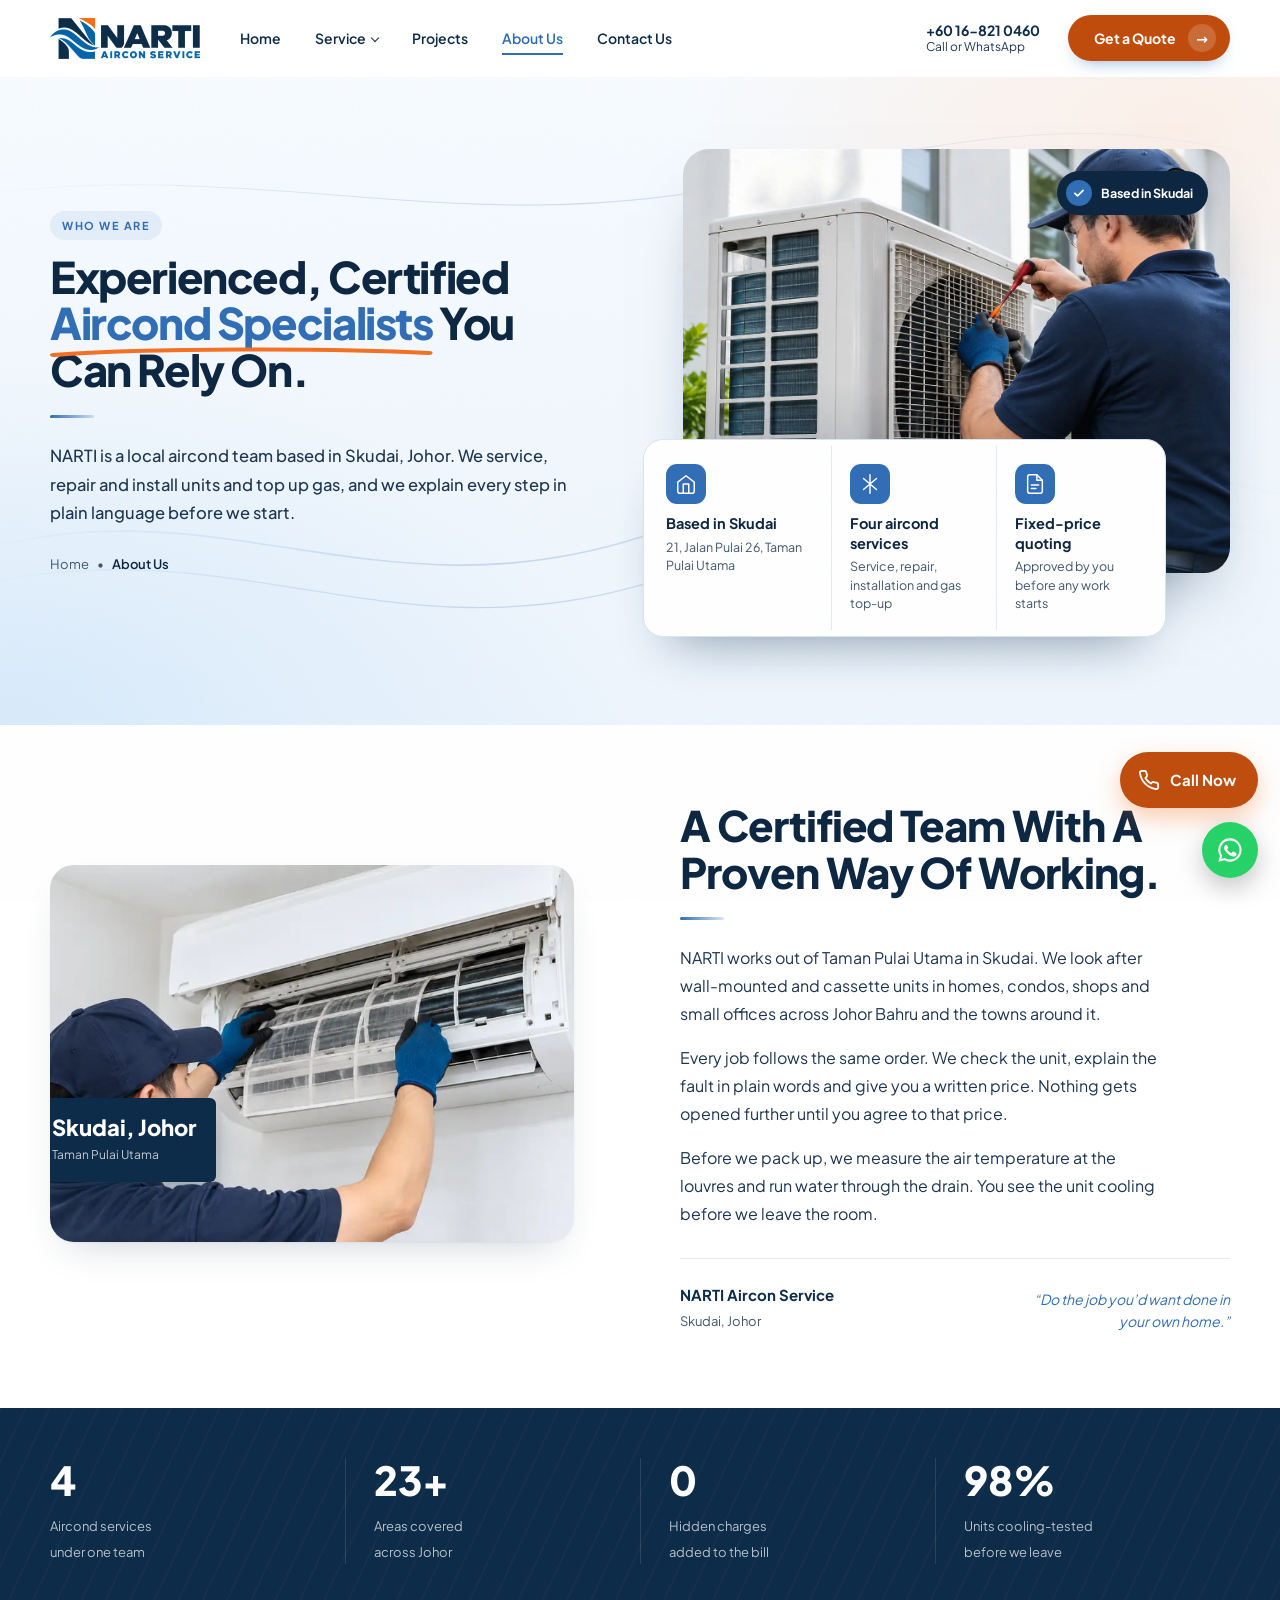
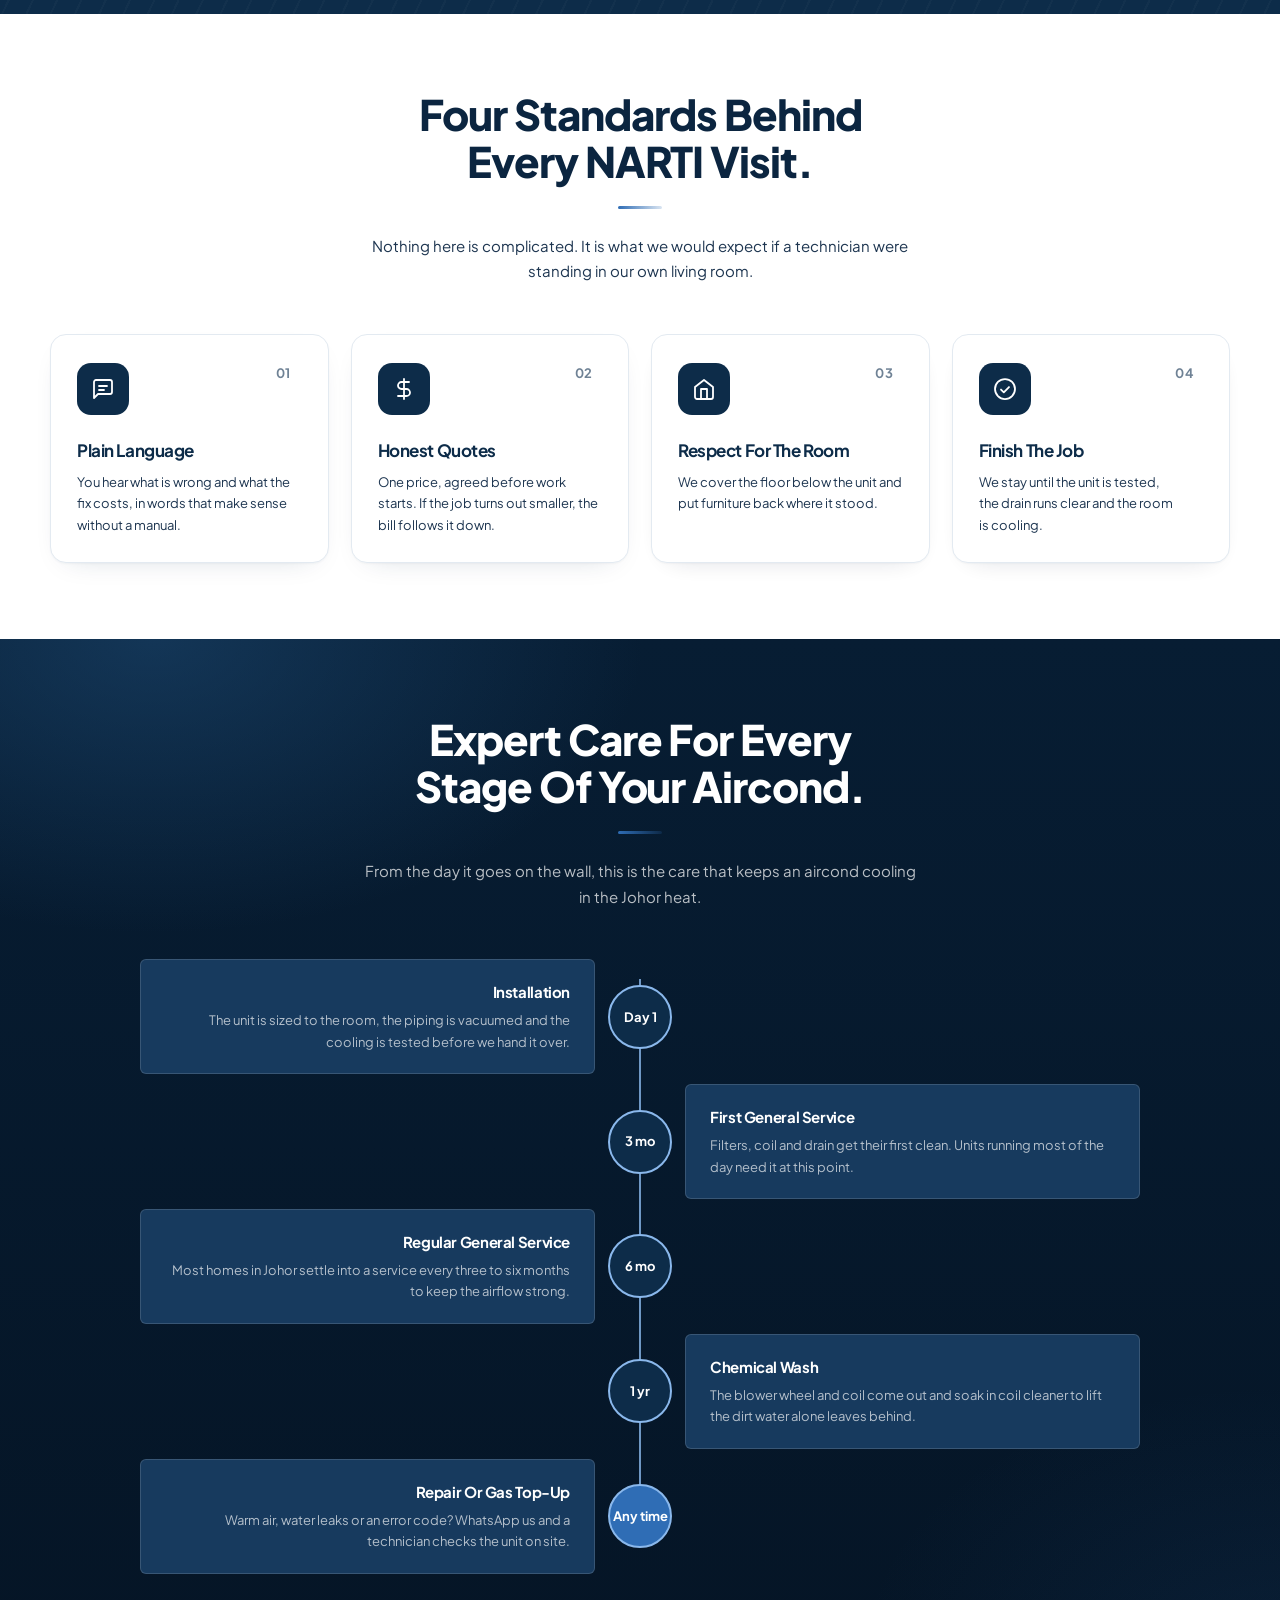
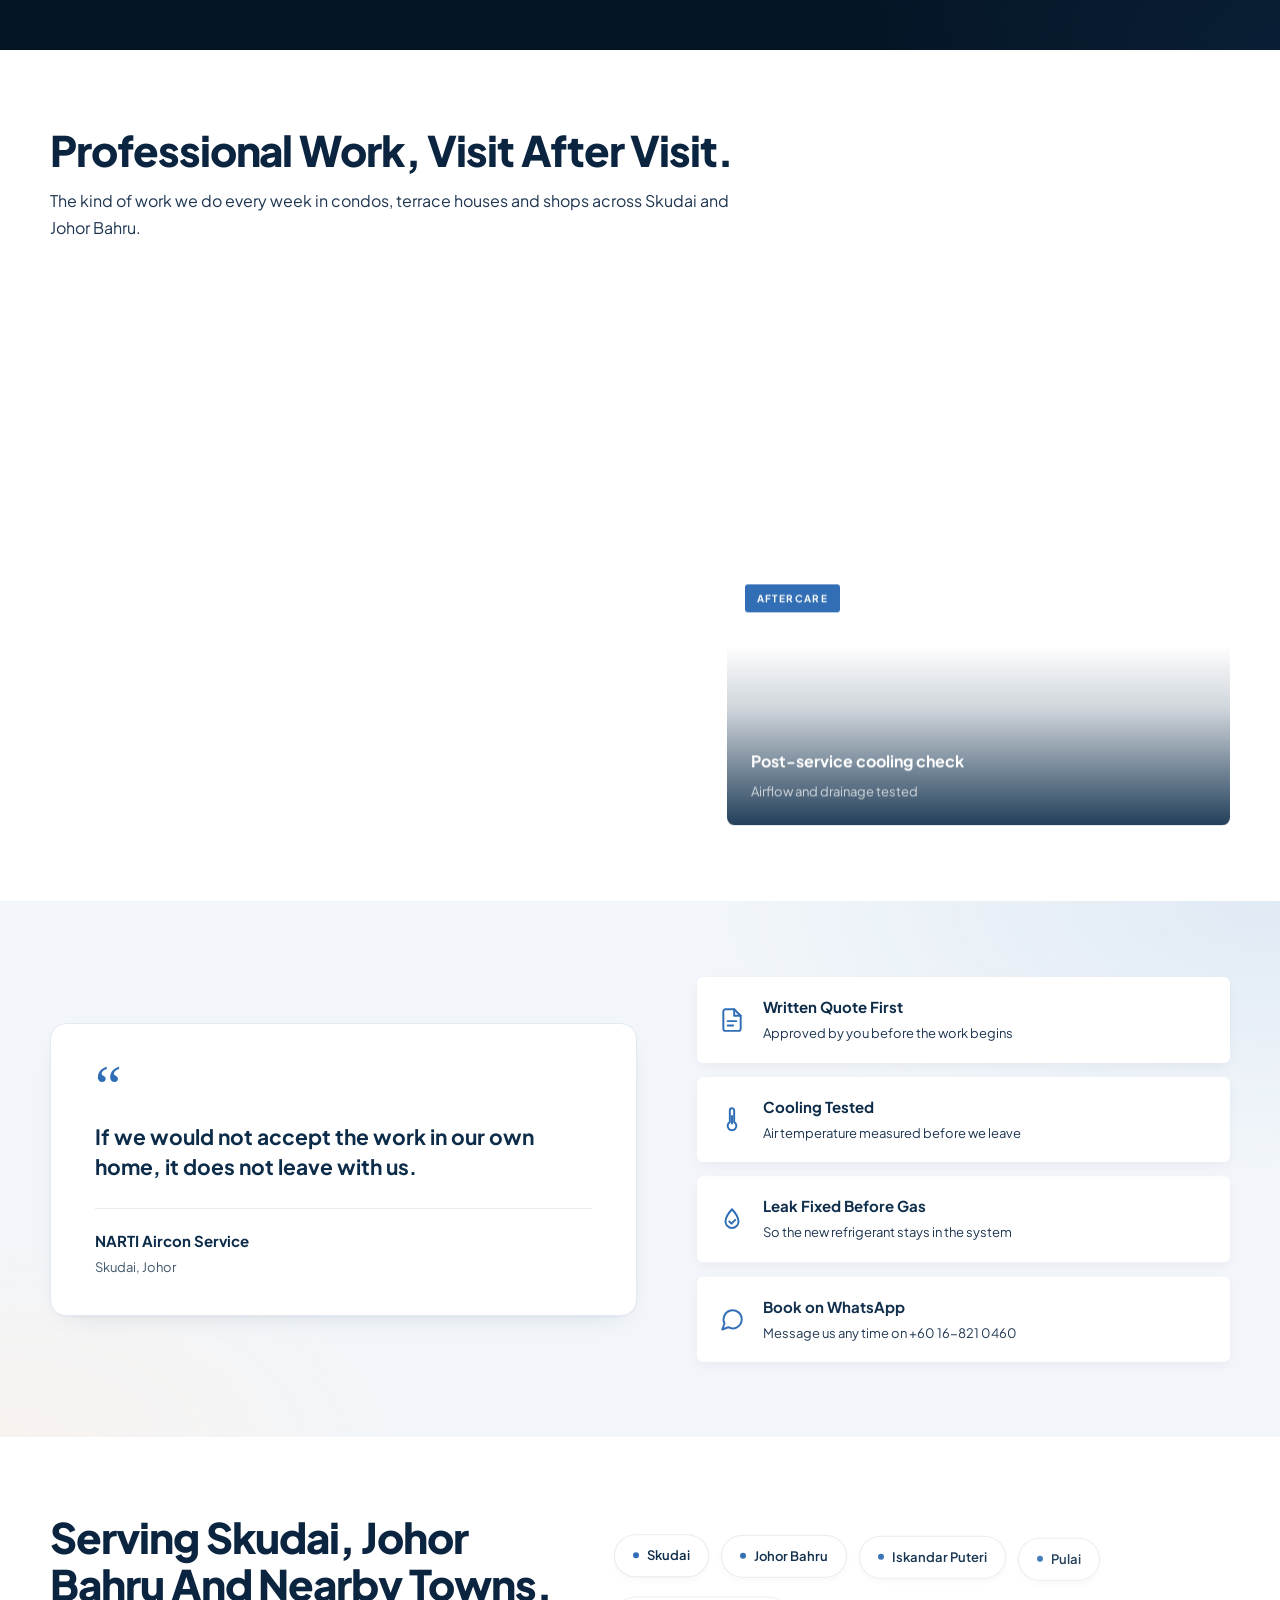
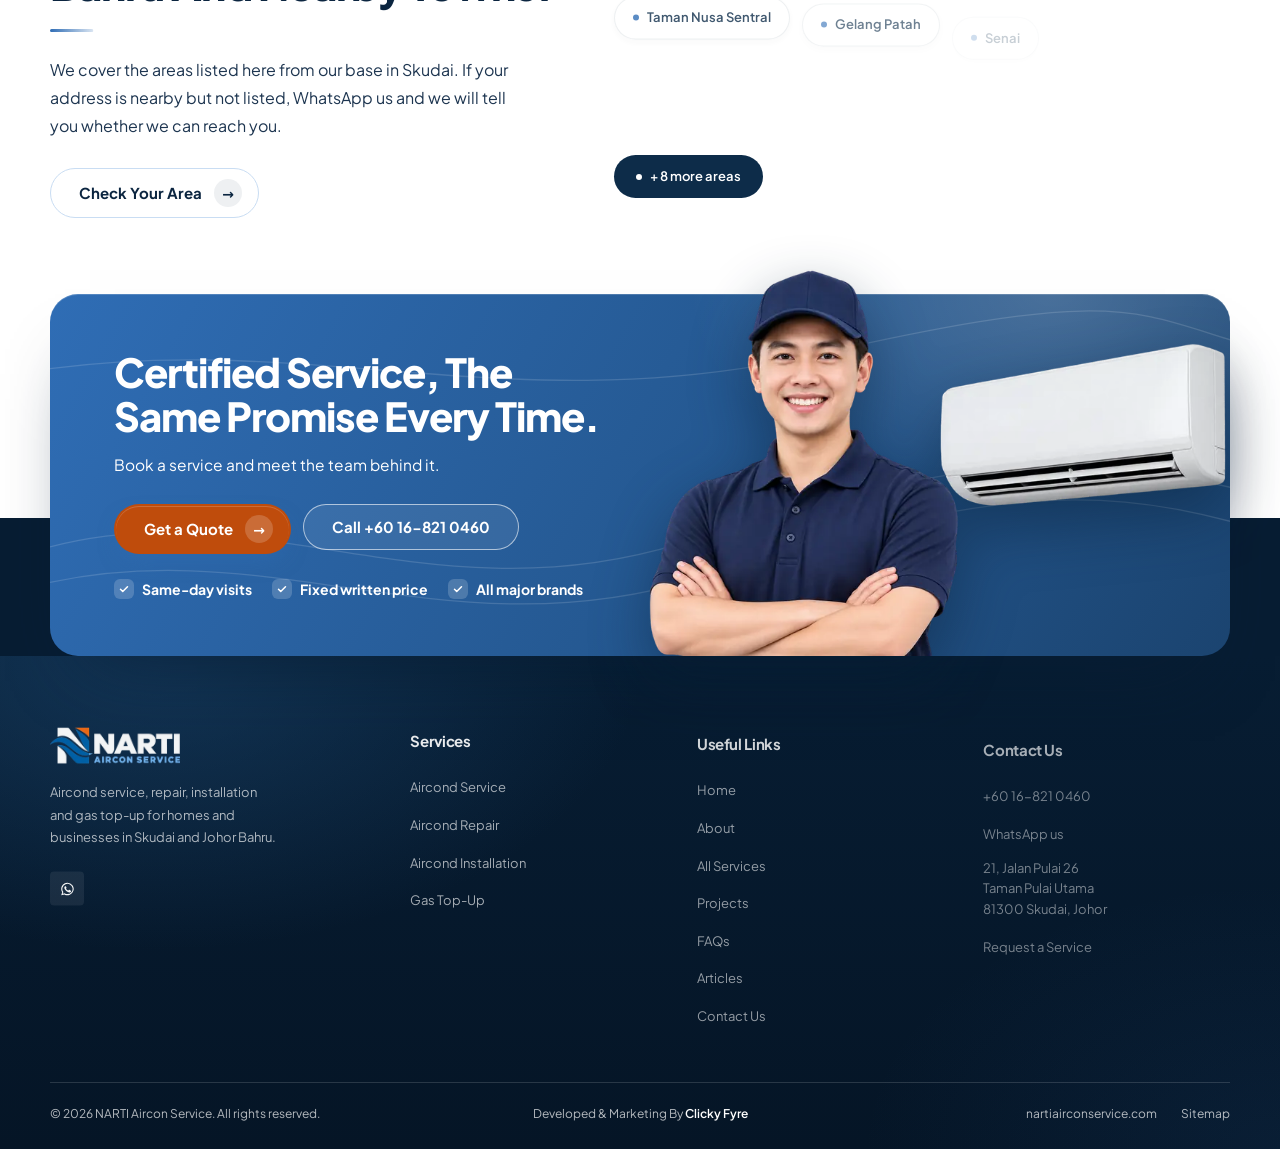
==== about/index.html @ 6aa6fc7a "Authoritative headlines site-wide; clear flow in service hero copy - Every page heading rewritten in" ====
<!DOCTYPE html>
<html lang="en">
<head>
  <!-- Google Tag Manager -->
  <script>(function(w,d,s,l,i){w[l]=w[l]||[];w[l].push({'gtm.start':
  new Date().getTime(),event:'gtm.js'});var f=d.getElementsByTagName(s)[0],
  j=d.createElement(s),dl=l!='dataLayer'?'&l='+l:'';j.async=true;j.src=
  'https://www.googletagmanager.com/gtm.js?id='+i+dl;f.parentNode.insertBefore(j,f);
  })(window,document,'script','dataLayer','GTM-KTSWL9JF');</script>
  <!-- End Google Tag Manager -->
  <meta charset="UTF-8">
  <meta name="viewport" content="width=device-width, initial-scale=1.0">
  <title>About NARTI Aircon Service | Aircond Team in Skudai, Johor</title>
  <meta name="description" content="NARTI is a local aircond team in Skudai, Johor. Service, repair, installation and gas top-up across Johor Bahru, Iskandar Puteri, Kulai, Pasir Gudang and more.">
  <link rel="canonical" href="https://nartiairconservice.com/about/">
  <meta name="theme-color" content="#0d2c49">

  <meta property="og:type" content="website">
  <meta property="og:site_name" content="NARTI Aircon Service">
  <meta property="og:title" content="About NARTI Aircon Service | Aircond Team in Skudai, Johor">
  <meta property="og:description" content="NARTI is a local aircond team in Skudai, Johor. Service, repair, installation and gas top-up across Johor Bahru, Iskandar Puteri, Kulai, Pasir Gudang and more.">
  <meta property="og:url" content="https://nartiairconservice.com/about/">
  <meta property="og:image" content="https://nartiairconservice.com/assets/images/services/technician-servicing-split-unit.webp">

  <link rel="icon" type="image/png" href="/assets/images/brand/favicon.png">
  <link rel="apple-touch-icon" href="/assets/images/brand/favicon.png">

  <link rel="preload" href="/assets/fonts/plus-jakarta-sans-latin.woff2" as="font" type="font/woff2" crossorigin>

  <link rel="stylesheet" href="/assets/css/style.min.css?v=466c1bbd">

  <script type="application/ld+json">
{
  "@context": "https://schema.org",
  "@graph": [
    {
      "@type": "HVACBusiness",
      "@id": "https://nartiairconservice.com/#business",
      "name": "NARTI Aircon Service",
      "url": "https://nartiairconservice.com/",
      "logo": "https://nartiairconservice.com/assets/images/brand/logo.png",
      "image": "https://nartiairconservice.com/assets/images/hero/technician-with-gauges.webp",
      "telephone": "+60168210460",
      "address": {
        "@type": "PostalAddress",
        "streetAddress": "21, Jalan Pulai 26, Taman Pulai Utama",
        "addressLocality": "Skudai",
        "addressRegion": "Johor",
        "postalCode": "81300",
        "addressCountry": "MY"
      },
      "areaServed": [
        {
          "@type": "Place",
          "name": "Skudai, Johor"
        },
        {
          "@type": "Place",
          "name": "Johor Bahru, Johor"
        },
        {
          "@type": "Place",
          "name": "Iskandar Puteri, Johor"
        },
        {
          "@type": "Place",
          "name": "Pulai, Johor"
        },
        {
          "@type": "Place",
          "name": "Taman Nusa Sentral, Johor"
        },
        {
          "@type": "Place",
          "name": "Gelang Patah, Johor"
        },
        {
          "@type": "Place",
          "name": "Senai, Johor"
        },
        {
          "@type": "Place",
          "name": "Kulai, Johor"
        },
        {
          "@type": "Place",
          "name": "Tampoi, Johor"
        },
        {
          "@type": "Place",
          "name": "Larkin, Johor"
        },
        {
          "@type": "Place",
          "name": "Danga Bay, Johor"
        },
        {
          "@type": "Place",
          "name": "Tebrau, Johor"
        },
        {
          "@type": "Place",
          "name": "Johor Jaya, Johor"
        },
        {
          "@type": "Place",
          "name": "Bandar Dato Onn, Johor"
        },
        {
          "@type": "Place",
          "name": "Pandan City, Johor"
        },
        {
          "@type": "Place",
          "name": "Masai, Johor"
        },
        {
          "@type": "Place",
          "name": "Kota Masai, Johor"
        },
        {
          "@type": "Place",
          "name": "Pasir Gudang, Johor"
        },
        {
          "@type": "Place",
          "name": "Air Biru, Johor"
        },
        {
          "@type": "Place",
          "name": "Ulu Tiram, Johor"
        },
        {
          "@type": "Place",
          "name": "Forest City, Johor"
        },
        {
          "@type": "Place",
          "name": "Pontian, Johor"
        },
        {
          "@type": "Place",
          "name": "Pekan Nanas, Johor"
        }
      ]
    },
    {
      "@type": "AboutPage",
      "url": "https://nartiairconservice.com/about/",
      "name": "About NARTI Aircon Service",
      "about": {
        "@id": "https://nartiairconservice.com/#business"
      }
    },
    {
      "@type": "BreadcrumbList",
      "itemListElement": [
        {
          "@type": "ListItem",
          "position": 1,
          "name": "Home",
          "item": "https://nartiairconservice.com/"
        },
        {
          "@type": "ListItem",
          "position": 2,
          "name": "About Us",
          "item": "https://nartiairconservice.com/about/"
        }
      ]
    }
  ]
}
  </script>
</head>
<body>
  <a class="skip-link" href="#main">Skip to content</a>
  <!-- Google Tag Manager (noscript) -->
  <noscript><iframe src="https://www.googletagmanager.com/ns.html?id=GTM-KTSWL9JF"
  height="0" width="0" style="display:none;visibility:hidden"></iframe></noscript>
  <!-- End Google Tag Manager (noscript) -->

  <!-- ============ HEADER ============ -->
  <header class="header" id="top">
    <div class="container header__inner">
      <a href="/" class="header__logo" aria-label="NARTI Aircon Service home">
        <img src="/assets/images/brand/logo-300.webp" alt="NARTI Aircon Service" width="150" height="41">
      </a>

      <nav class="nav" id="nav" aria-label="Main navigation">
        <ul class="nav__list">
          <li><a href="/" class="nav__link">Home</a></li>
          <li class="nav__item--dropdown">
            <a href="/services/" class="nav__link" aria-haspopup="true">Service <span class="nav__caret" aria-hidden="true"></span></a>
            <ul class="dropdown">
              <li><a href="/aircond-service/">Aircond Service</a></li>
              <li><a href="/aircond-repair/">Aircond Repair</a></li>
              <li><a href="/aircond-installation/">Aircond Installation</a></li>
              <li><a href="/aircond-gas-top-up/">Gas Top-Up</a></li>
            </ul>
          </li>
          <li><a href="/projects/" class="nav__link">Projects</a></li>
          <li><a href="/about/" class="nav__link is-active">About Us</a></li>
          <li><a href="/contact-us/" class="nav__link">Contact Us</a></li>
        </ul>
        <a href="/#request" class="btn btn--primary nav__cta">Get a Quote <span class="btn__arrow">&rarr;</span></a>
      </nav>

      <div class="header__right">
        <a href="tel:+60168210460" class="header__phone">
          <strong>+60 16-821 0460</strong>
          <span>Call or WhatsApp</span>
        </a>
        <a href="/#request" class="btn btn--primary btn--sm">Get a Quote <span class="btn__arrow">&rarr;</span></a>
      </div>

      <button class="nav-toggle" id="navToggle" aria-label="Open menu" aria-expanded="false" aria-controls="nav">
        <span></span><span></span><span></span>
      </button>
    </div>
  </header>

  <main id="main">

    <!-- ============ ABOUT HERO ============ -->
    <section class="about-hero about-hero--light">
      <svg class="ah-air" viewBox="0 0 1440 760" preserveAspectRatio="none" aria-hidden="true"><defs><linearGradient id="ahAir" x1="0" x2="1"><stop offset="0" stop-color="#2f6db5" stop-opacity="0"/><stop offset=".4" stop-color="#2f6db5" stop-opacity=".22"/><stop offset="1" stop-color="#2f6db5" stop-opacity="0"/></linearGradient></defs><path d="M-40 560 C 240 470, 420 640, 720 540 S 1180 420, 1480 500" stroke="url(#ahAir)" stroke-width="2"/><path d="M-40 600 C 260 520, 440 690, 740 590 S 1200 470, 1480 550" stroke="url(#ahAir)" stroke-width="1.5"/><path d="M-40 140 C 300 90, 520 200, 860 120 S 1300 60, 1480 110" stroke="url(#ahAir)" stroke-width="1.2"/></svg>
      <div class="container about-hero__grid">
        <div class="about-hero__content">
          <p class="eyebrow">Who We Are</p>
          <h1 class="about-hero__title">Experienced, Certified <span class="ah-hl">Aircond Specialists<svg viewBox="0 0 200 12" preserveAspectRatio="none" aria-hidden="true"><path d="M2 9 C 50 2, 150 2, 198 7"/></svg></span> You Can Rely On.</h1>
          <span class="divider"></span>
          <p class="about-hero__text">NARTI is a local aircond team based in Skudai, Johor. We service, repair and install units and top up gas, and we explain every step in plain language before we start.</p>
          <nav class="breadcrumb breadcrumb--dot breadcrumb--bottom" aria-label="Breadcrumb">
            <a href="/">Home</a><span aria-hidden="true">&bull;</span><span aria-current="page">About Us</span>
          </nav>
        </div>
        <div class="ah-visual">
          <div class="ah-photo"><img src="/assets/images/why-us/outdoor-unit-inspection.webp" alt="NARTI technician checking an outdoor aircond unit" width="1200" height="800" srcset="/assets/images/why-us/outdoor-unit-inspection-480.webp 480w, /assets/images/why-us/outdoor-unit-inspection-800.webp 800w, /assets/images/why-us/outdoor-unit-inspection.webp 1200w, /assets/images/why-us/outdoor-unit-inspection-1536.webp 1536w" sizes="100vw" decoding="async"></div>
          <span class="ah-badge"><i><svg viewBox="0 0 24 24" aria-hidden="true"><path d="m5 12.5 4.5 4.5L19 7.5"/></svg></i>Based in Skudai</span>
          <ul class="about-facts">
          <li>
            <svg viewBox="0 0 24 24" aria-hidden="true"><path d="m3 10 9-7 9 7v10a2 2 0 0 1-2 2H5a2 2 0 0 1-2-2z"/><path d="M9 22V12h6v10"/></svg>
            <span><strong>Based in Skudai</strong><span>21, Jalan Pulai 26, Taman Pulai Utama</span></span>
          </li>
          <li>
            <svg viewBox="0 0 24 24" aria-hidden="true"><path d="M12 2v20M4.9 6l14.2 12M19.1 6 4.9 18"/></svg>
            <span><strong>Four aircond services</strong><span>Service, repair, installation and gas top-up</span></span>
          </li>
          <li>
            <svg viewBox="0 0 24 24" aria-hidden="true"><path d="M14 2H6a2 2 0 0 0-2 2v16a2 2 0 0 0 2 2h12a2 2 0 0 0 2-2V8z"/><path d="M14 2v6h6M8 13h8M8 17h5"/></svg>
            <span><strong>Fixed-price quoting</strong><span>Approved by you before any work starts</span></span>
          </li>
        </ul>
        </div>
      </div>
    </section>

    <!-- ============ OUR STORY ============ -->
    <section class="section story tone-white">
      <div class="container story__grid">
        <div class="story__media">
          <img src="/assets/images/about/technician-indoor-filter.webp" alt="NARTI technician cleaning the filter of a wall-mounted aircond" loading="lazy" width="1200" height="800" srcset="/assets/images/about/technician-indoor-filter-480.webp 480w, /assets/images/about/technician-indoor-filter-800.webp 800w, /assets/images/about/technician-indoor-filter.webp 1200w, /assets/images/about/technician-indoor-filter-1536.webp 1536w" sizes="(max-width: 991px) calc(100vw - 32px), 560px" decoding="async">
          <div class="story__badge">
            <strong>Skudai, Johor</strong>
            <span>Taman Pulai Utama</span>
          </div>
        </div>
        <div class="story__content">
          <p class="eyebrow">Our Story</p>
          <h2 class="section-title">A Certified Team With A Proven Way Of Working.</h2>
          <span class="divider"></span>
          <p class="text">NARTI works out of Taman Pulai Utama in Skudai. We look after wall-mounted and cassette units in homes, condos, shops and small offices across Johor Bahru and the towns around it.</p>
          <p class="text">Every job follows the same order. We check the unit, explain the fault in plain words and give you a written price. Nothing gets opened further until you agree to that price.</p>
          <p class="text">Before we pack up, we measure the air temperature at the louvres and run water through the drain. You see the unit cooling before we leave the room.</p>
          <div class="story__sign">
            <div>
              <strong>NARTI Aircon Service</strong>
              <span>Skudai, Johor</span>
            </div>
            <em>&ldquo;Do the job you&rsquo;d want done in your own home.&rdquo;</em>
          </div>
        </div>
      </div>
    </section>

    <!-- ============ STATS ============ -->
    <section class="about-stats" aria-label="NARTI at a glance">
      <div class="container about-stats__grid">
        <div class="about-stat"><span class="about-stat__num">4</span><span class="about-stat__label">Aircond services<br>under one team</span></div>
        <div class="about-stat"><span class="about-stat__num">23<em>+</em></span><span class="about-stat__label">Areas covered<br>across Johor</span></div>
        <div class="about-stat"><span class="about-stat__num">0</span><span class="about-stat__label">Hidden charges<br>added to the bill</span></div>
        <div class="about-stat"><span class="about-stat__num">100<em>%</em></span><span class="about-stat__label">Units cooling-tested<br>before we leave</span></div>
      </div>
    </section>

    <!-- ============ HABITS ============ -->
    <section class="section habits tone-white">
      <div class="container">
        <div class="section-center">
          <p class="eyebrow">What We Stand For</p>
          <h2 class="section-title">Four Standards Behind Every NARTI Visit.</h2>
          <span class="divider divider--center"></span>
          <p class="section-center__text">Nothing here is complicated. It is what we would expect if a technician were standing in our own living room.</p>
        </div>
        <div class="habits__grid">
          <article class="habit">
            <span class="habit__num">01</span>
            <svg class="habit__icon" viewBox="0 0 24 24" aria-hidden="true"><path d="M21 15a2 2 0 0 1-2 2H7l-4 4V5a2 2 0 0 1 2-2h14a2 2 0 0 1 2 2z"/><path d="M8 9h8M8 13h5"/></svg>
            <h3 class="habit__title">Plain Language</h3>
            <p class="habit__text">You hear what is wrong and what the fix costs, in words that make sense without a manual.</p>
          </article>
          <article class="habit">
            <span class="habit__num">02</span>
            <svg class="habit__icon" viewBox="0 0 24 24" aria-hidden="true"><path d="M12 2v20M17 5H9.5a3.5 3.5 0 0 0 0 7h5a3.5 3.5 0 0 1 0 7H6"/></svg>
            <h3 class="habit__title">Honest Quotes</h3>
            <p class="habit__text">One price, agreed before work starts. If the job turns out smaller, the bill follows it down.</p>
          </article>
          <article class="habit">
            <span class="habit__num">03</span>
            <svg class="habit__icon" viewBox="0 0 24 24" aria-hidden="true"><path d="m3 10 9-7 9 7v10a2 2 0 0 1-2 2H5a2 2 0 0 1-2-2z"/><path d="M9 22V12h6v10"/></svg>
            <h3 class="habit__title">Respect For The Room</h3>
            <p class="habit__text">We cover the floor below the unit and put furniture back where it stood.</p>
          </article>
          <article class="habit">
            <span class="habit__num">04</span>
            <svg class="habit__icon" viewBox="0 0 24 24" aria-hidden="true"><circle cx="12" cy="12" r="10"/><path d="m8 12.5 2.8 2.8L16 10"/></svg>
            <h3 class="habit__title">Finish The Job</h3>
            <p class="habit__text">We stay until the unit is tested, the drain runs clear and the room is cooling.</p>
          </article>
        </div>
      </div>
    </section>

    <!-- ============ TIMELINE ============ -->
    <section class="section section--navy timeline">
      <div class="container">
        <div class="section-center">
          <p class="eyebrow">Aircond Care</p>
          <h2 class="section-title">Expert Care For Every Stage Of Your Aircond.</h2>
          <span class="divider divider--center"></span>
          <p class="section-center__text">From the day it goes on the wall, this is the care that keeps an aircond cooling in the Johor heat.</p>
        </div>
        <ol class="tl">
          <li class="tl-item">
            <span class="tl-item__dot">Day 1</span>
            <div class="tl-item__card">
              <h3>Installation</h3>
              <p>The unit is sized to the room, the piping is vacuumed and the cooling is tested before we hand it over.</p>
            </div>
          </li>
          <li class="tl-item">
            <span class="tl-item__dot">3 mo</span>
            <div class="tl-item__card">
              <h3>First General Service</h3>
              <p>Filters, coil and drain get their first clean. Units running most of the day need it at this point.</p>
            </div>
          </li>
          <li class="tl-item">
            <span class="tl-item__dot">6 mo</span>
            <div class="tl-item__card">
              <h3>Regular General Service</h3>
              <p>Most homes in Johor settle into a service every three to six months to keep the airflow strong.</p>
            </div>
          </li>
          <li class="tl-item">
            <span class="tl-item__dot">1 yr</span>
            <div class="tl-item__card">
              <h3>Chemical Wash</h3>
              <p>The blower wheel and coil come out and soak in coil cleaner to lift the dirt water alone leaves behind.</p>
            </div>
          </li>
          <li class="tl-item tl-item--now">
            <span class="tl-item__dot">Any time</span>
            <div class="tl-item__card">
              <h3>Repair Or Gas Top-Up</h3>
              <p>Warm air, water leaks or an error code? WhatsApp us and a technician checks the unit on site.</p>
            </div>
          </li>
        </ol>
      </div>
    </section>

    <!-- ============ WORK ============ -->
    <section class="section work-up-close tone-white">
      <div class="container">
        <div class="section-head">
          <div>
            <p class="eyebrow">Our Work, Up Close</p>
            <h2 class="section-title">Professional Work, Visit After Visit.</h2>
          </div>
          <p class="section-head__text">The kind of work we do every week in condos, terrace houses and shops across Skudai and Johor Bahru.</p>
        </div>
        <div class="work-tiles">
          <figure class="work-tile work-tile--large">
            <img src="/assets/images/about/outdoor-unit-repair.webp" alt="Technician servicing an outdoor condenser unit" loading="lazy" width="1200" height="800" srcset="/assets/images/about/outdoor-unit-repair-480.webp 480w, /assets/images/about/outdoor-unit-repair-800.webp 800w, /assets/images/about/outdoor-unit-repair.webp 1200w, /assets/images/about/outdoor-unit-repair-1536.webp 1536w" sizes="(max-width: 640px) calc(100vw - 32px), (max-width: 991px) 90vw, 640px" decoding="async">
            <span class="work-tile__tag">Servicing</span>
            <figcaption>
              <strong>Outdoor condenser service</strong>
              <span>Coil clean and gas pressure check</span>
            </figcaption>
          </figure>
          <figure class="work-tile ">
            <img src="/assets/images/faq/living-room-aircond.webp" alt="Wall-mounted aircond installed in a living room" loading="lazy" width="1200" height="800" srcset="/assets/images/faq/living-room-aircond-480.webp 480w, /assets/images/faq/living-room-aircond-800.webp 800w, /assets/images/faq/living-room-aircond.webp 1200w, /assets/images/faq/living-room-aircond-1536.webp 1536w" sizes="(max-width: 640px) calc(100vw - 32px), (max-width: 991px) 90vw, 640px" decoding="async">
            <span class="work-tile__tag">Installation</span>
            <figcaption>
              <strong>Living hall installation</strong>
              <span>Wall unit with neat, concealed trunking</span>
            </figcaption>
          </figure>
          <figure class="work-tile ">
            <img src="/assets/images/about/living-room-city-view.webp" alt="Bright living room after an aircond service" loading="lazy" width="1200" height="800" srcset="/assets/images/about/living-room-city-view-480.webp 480w, /assets/images/about/living-room-city-view-800.webp 800w, /assets/images/about/living-room-city-view.webp 1200w, /assets/images/about/living-room-city-view-1536.webp 1536w" sizes="(max-width: 640px) calc(100vw - 32px), (max-width: 991px) 90vw, 640px" decoding="async">
            <span class="work-tile__tag">Aftercare</span>
            <figcaption>
              <strong>Post-service cooling check</strong>
              <span>Airflow and drainage tested</span>
            </figcaption>
          </figure>
        </div>
      </div>
    </section>

    <!-- ============ PROMISE ============ -->
    <section class="section promise tone-ice">
      <div class="container promise__grid">
        <blockquote class="promise-card">
          <span class="promise-card__mark" aria-hidden="true">&ldquo;</span>
          <p class="eyebrow">Our Promise</p>
          <p class="promise-card__quote">If we would not accept the work in our own home, it does not leave with us.</p>
          <footer>
            <strong>NARTI Aircon Service</strong>
            <span>Skudai, Johor</span>
          </footer>
        </blockquote>
        <ul class="promise-list">
          <li class="promise-item">
            <svg viewBox="0 0 24 24" aria-hidden="true"><path d="M14 2H6a2 2 0 0 0-2 2v16a2 2 0 0 0 2 2h12a2 2 0 0 0 2-2V8z"/><path d="M14 2v6h6M8 13h8M8 17h5"/></svg>
            <span><strong>Written Quote First</strong><span>Approved by you before the work begins</span></span>
          </li>
          <li class="promise-item">
            <svg viewBox="0 0 24 24" aria-hidden="true"><path d="M14 14.8V4a2 2 0 1 0-4 0v10.8a4 4 0 1 0 4 0z"/><path d="M12 9v7"/></svg>
            <span><strong>Cooling Tested</strong><span>Air temperature measured before we leave</span></span>
          </li>
          <li class="promise-item">
            <svg viewBox="0 0 24 24" aria-hidden="true"><path d="M12 2.7s6 6.4 6 11.3a6 6 0 0 1-12 0c0-4.9 6-11.3 6-11.3z"/><path d="m9.5 14 2 2 3.5-3.5"/></svg>
            <span><strong>Leak Fixed Before Gas</strong><span>So the new refrigerant stays in the system</span></span>
          </li>
          <li class="promise-item">
            <svg viewBox="0 0 24 24" aria-hidden="true"><path d="M21 11.5a8.4 8.4 0 0 1-12.4 7.4L3 21l2.1-5.6A8.4 8.4 0 1 1 21 11.5z"/></svg>
            <span><strong>Book on WhatsApp</strong><span>Message us any time on +60 16-821 0460</span></span>
          </li>
        </ul>
      </div>
    </section>

    <!-- ============ AREAS ============ -->
    <section class="section areas tone-white" id="areas">
      <div class="container areas__grid">
        <div class="areas__content">
          <p class="eyebrow">Where We Work</p>
          <h2 class="section-title">Serving Skudai, Johor Bahru And Nearby Towns.</h2>
          <span class="divider"></span>
          <p class="text">We cover the areas listed here from our base in Skudai. If your address is nearby but not listed, WhatsApp us and we will tell you whether we can reach you.</p>
          <a href="https://wa.me/60168210460?text=Hi%20NARTI%2C%20can%20you%20service%20my%20area%3F%20My%20address%20is%3A%20" class="btn btn--outline" target="_blank" rel="noopener">Check Your Area <span class="btn__arrow">&rarr;</span></a>
        </div>
        <div class="areas__chips">
          <ul class="area-list" id="areaList">
            <li class="area-chip">Skudai</li>
            <li class="area-chip">Johor Bahru</li>
            <li class="area-chip">Iskandar Puteri</li>
            <li class="area-chip">Pulai</li>
            <li class="area-chip">Taman Nusa Sentral</li>
            <li class="area-chip">Gelang Patah</li>
            <li class="area-chip">Senai</li>
            <li class="area-chip">Kulai</li>
            <li class="area-chip">Tampoi</li>
            <li class="area-chip">Larkin</li>
            <li class="area-chip">Danga Bay</li>
            <li class="area-chip">Tebrau</li>
            <li class="area-chip">Johor Jaya</li>
            <li class="area-chip">Bandar Dato Onn</li>
            <li class="area-chip">Pandan City</li>
            <li class="area-chip area-chip--extra">Masai</li>
            <li class="area-chip area-chip--extra">Kota Masai</li>
            <li class="area-chip area-chip--extra">Pasir Gudang</li>
            <li class="area-chip area-chip--extra">Air Biru</li>
            <li class="area-chip area-chip--extra">Ulu Tiram</li>
            <li class="area-chip area-chip--extra">Forest City</li>
            <li class="area-chip area-chip--extra">Pontian</li>
            <li class="area-chip area-chip--extra">Pekan Nanas</li>
          </ul>
          <button type="button" class="area-more" id="areaMore" aria-expanded="false" aria-controls="areaList">+ 8 more areas</button>
        </div>
      </div>
    </section>

    <!-- ============ CTA ============ -->
    <section class="cta cta--card">
      <div class="container">
        <div class="cta-card">
          <div class="cta-card__bg" aria-hidden="true">
            <svg viewBox="0 0 1200 420" preserveAspectRatio="none"><path d="M-20 300 C 200 220, 380 380, 640 290 S 1020 170, 1220 230"/><path d="M-20 340 C 220 270, 400 420, 660 330 S 1040 210, 1220 270"/><path d="M-20 90 C 260 40, 470 150, 780 70 S 1100 20, 1220 60"/></svg>
          </div>
          <div class="cta-card__content">
            <h2 class="cta__title">Certified Service, The Same Promise Every Time.</h2>
            <p class="cta__text">Book a service and meet the team behind it.</p>
            <div class="cta-card__actions">
              <a href="https://wa.me/60168210460?text=Hi%20NARTI%2C%20I%20would%20like%20to%20book%20an%20aircond%20service." class="btn btn--primary" target="_blank" rel="noopener">Get a Quote <span class="btn__arrow">&rarr;</span></a>
              <a href="tel:+60168210460" class="btn btn--ghost">Call +60 16-821 0460</a>
            </div>
            <ul class="cta-card__points"><li><svg viewBox="0 0 24 24" aria-hidden="true"><path d="m5 12.5 4.5 4.5L19 7.5"/></svg>Same-day visits</li><li><svg viewBox="0 0 24 24" aria-hidden="true"><path d="m5 12.5 4.5 4.5L19 7.5"/></svg>Fixed written price</li><li><svg viewBox="0 0 24 24" aria-hidden="true"><path d="m5 12.5 4.5 4.5L19 7.5"/></svg>All major brands</li></ul>
          </div>
          <div class="cta-card__media" aria-hidden="true">
            <img src="/assets/images/cta/technician-arms-crossed-800.webp" alt="" loading="lazy" width="1200" height="800">
          </div>
        </div>
      </div>
    </section>

  </main>

  <!-- ============ FOOTER ============ -->
  <footer class="footer" id="footer">
    <div class="container footer__grid">
      <div class="footer__brand">
        <img src="/assets/images/brand/logo-white-300.webp" alt="NARTI Aircon Service" width="150" height="41">
        <p>Aircond service, repair, installation<br>and gas top-up for homes and<br>businesses in Skudai and Johor Bahru.</p>
        <div class="socials">
          <a href="https://wa.me/60168210460?text=Hi%20NARTI%2C%20I%20would%20like%20to%20book%20an%20aircond%20service." aria-label="WhatsApp" target="_blank" rel="noopener"><svg viewBox="0 0 24 24"><path d="M12 2a10 10 0 0 0-8.6 15.1L2 22l5-1.3A10 10 0 1 0 12 2zm0 18.2a8.2 8.2 0 0 1-4.2-1.1l-.3-.2-3 .8.8-2.9-.2-.3A8.2 8.2 0 1 1 12 20.2zm4.5-6.1c-.2-.1-1.5-.7-1.7-.8-.2-.1-.4-.1-.6.1l-.8 1c-.1.2-.3.2-.5.1a6.7 6.7 0 0 1-3.3-2.9c-.3-.4.3-.4.8-1.3.1-.2 0-.3 0-.4l-.8-1.8c-.2-.5-.4-.4-.6-.4h-.5a1 1 0 0 0-.7.3 3 3 0 0 0-.9 2.2 5.2 5.2 0 0 0 1.1 2.7 11.8 11.8 0 0 0 4.5 4c1.7.7 2.3.8 3.2.6a2.7 2.7 0 0 0 1.8-1.2 2.2 2.2 0 0 0 .1-1.3c0-.1-.2-.2-.4-.3z"/></svg></a>
        </div>
      </div>

      <div class="footer__col">
        <h3>Services</h3>
        <ul>
          <li><a href="/aircond-service/">Aircond Service</a></li>
          <li><a href="/aircond-repair/">Aircond Repair</a></li>
          <li><a href="/aircond-installation/">Aircond Installation</a></li>
          <li><a href="/aircond-gas-top-up/">Gas Top-Up</a></li>
        </ul>
      </div>

      <div class="footer__col">
        <h3>Useful Links</h3>
        <ul>
          <li><a href="/">Home</a></li>
          <li><a href="/about/">About</a></li>
          <li><a href="/services/">All Services</a></li>
          <li><a href="/projects/">Projects</a></li>
          <li><a href="/#faqs">FAQs</a></li>
          <li><a href="/#articles">Articles</a></li>
          <li><a href="/contact-us/">Contact Us</a></li>
        </ul>
      </div>

      <div class="footer__col">
        <h3>Contact Us</h3>
        <ul class="footer__contact">
          <li><a href="tel:+60168210460">+60 16-821 0460</a></li>
          <li><a href="https://wa.me/60168210460?text=Hi%20NARTI%2C%20I%20would%20like%20to%20book%20an%20aircond%20service." target="_blank" rel="noopener">WhatsApp us</a></li>
          <li><a href="https://www.google.com/maps/search/?api=1&query=21+Jalan+Pulai+26+Taman+Pulai+Utama+81300+Skudai+Johor" target="_blank" rel="noopener">21, Jalan Pulai 26<br>Taman Pulai Utama<br>81300 Skudai, Johor</a></li>
          <li><a href="/#request">Request a Service</a></li>
        </ul>
      </div>
    </div>

    <div class="container footer__bottom">
      <p>&copy; <span id="year">2026</span> NARTI Aircon Service. All rights reserved.</p>
      <p class="footer__credit">Developed &amp; Marketing By <a href="http://clickyfyre.com/" target="_blank" rel="noopener">Clicky Fyre</a></p>
      <ul>
        <li><a href="/">nartiairconservice.com</a></li>
        <li><a href="/sitemap.xml">Sitemap</a></li>
      </ul>
    </div>
  </footer>

  <a href="tel:+60168210460" class="call-float" aria-label="Call NARTI now on +60 16-821 0460">
    <svg viewBox="0 0 24 24" aria-hidden="true"><path d="M22 16.9v3a2 2 0 0 1-2.2 2 19.8 19.8 0 0 1-8.6-3.1 19.5 19.5 0 0 1-6-6A19.8 19.8 0 0 1 2.1 4.2 2 2 0 0 1 4.1 2h3a2 2 0 0 1 2 1.7c.1 1 .4 1.9.7 2.8a2 2 0 0 1-.5 2.1L8 9.9a16 16 0 0 0 6 6l1.3-1.3a2 2 0 0 1 2.1-.4c.9.3 1.8.6 2.8.7a2 2 0 0 1 1.7 2z"/></svg>
    <span class="call-float__label">Call Now</span>
  </a>

  <a href="https://wa.me/60168210460?text=Hi%20NARTI%2C%20I%20would%20like%20to%20book%20an%20aircond%20service." class="wa-float" target="_blank" rel="noopener" aria-label="Chat with NARTI on WhatsApp">
    <svg viewBox="0 0 24 24" aria-hidden="true"><path d="M12 2a10 10 0 0 0-8.6 15.1L2 22l5-1.3A10 10 0 1 0 12 2zm0 18.2a8.2 8.2 0 0 1-4.2-1.1l-.3-.2-3 .8.8-2.9-.2-.3A8.2 8.2 0 1 1 12 20.2zm4.5-6.1c-.2-.1-1.5-.7-1.7-.8-.2-.1-.4-.1-.6.1l-.8 1c-.1.2-.3.2-.5.1a6.7 6.7 0 0 1-3.3-2.9c-.3-.4.3-.4.8-1.3.1-.2 0-.3 0-.4l-.8-1.8c-.2-.5-.4-.4-.6-.4h-.5a1 1 0 0 0-.7.3 3 3 0 0 0-.9 2.2 5.2 5.2 0 0 0 1.1 2.7 11.8 11.8 0 0 0 4.5 4c1.7.7 2.3.8 3.2.6a2.7 2.7 0 0 0 1.8-1.2 2.2 2.2 0 0 0 .1-1.3c0-.1-.2-.2-.4-.3z"/></svg>
  </a>

  <script src="/assets/js/vendor/gsap.min.js?v=3.13.0" defer></script>
  <script src="/assets/js/vendor/ScrollTrigger.min.js?v=3.13.0" defer></script>
  <script src="/assets/js/reviews.js?v=065417a0" defer></script>
  <script src="/assets/js/main.js?v=835a7bea" defer></script>
  <script src="/assets/js/motion.js?v=25cc5ae0" defer></script>
</body>
</html>
---- assets/css/style.min.css ----
@font-face{font-family: 'Plus Jakarta Sans';font-style: normal;font-weight: 400 800;font-display: swap;src: url(/assets/fonts/plus-jakarta-sans-latin-ext.woff2) format('woff2');unicode-range: U+0100-02BA,U+02BD-02C5,U+02C7-02CC,U+02CE-02D7,U+02DD-02FF,U+0304,U+0308,U+0329,U+1D00-1DBF,U+1E00-1E9F,U+1EF2-1EFF,U+2020,U+20A0-20AB,U+20AD-20C4,U+2113,U+2C60-2C7F,U+A720-A7FF}@font-face{font-family: 'Plus Jakarta Sans';font-style: normal;font-weight: 400 800;font-display: swap;src: url(/assets/fonts/plus-jakarta-sans-latin.woff2) format('woff2');unicode-range: U+0000-00FF,U+0131,U+0152-0153,U+02BB-02BC,U+02C6,U+02DA,U+02DC,U+0304,U+0308,U+0329,U+2000-206F,U+20AC,U+2122,U+2191,U+2193,U+2212,U+2215,U+FEFF,U+FFFD}:root{--navy: #0d2c49;--navy-2: #173a5e;--navy-line: rgba(255,255,255,0.14);--orange: #f37021;--orange-dark: #dc5f12;--orange-soft: #fdeee4;--blue: #2f6db5;--blue-soft: #eef5fc;--light: #f1f6fa;--ink: #0f2a47;--text: #5b6b7c;--muted: #8a99a8;--border: #e3e9ef;--white: #ffffff;--font: "Inter",system-ui,-apple-system,"Segoe UI",Roboto,Arial,sans-serif;--container: 1140px;--radius: 6px;--shadow: 0 10px 30px rgba(13,44,73,0.08);--header-h: 76px}*,*::before,*::after{box-sizing: border-box}html{scroll-behavior: smooth;scroll-padding-top: var(--header-h)}body{margin: 0;font-family: var(--font);font-size: 16px;line-height: 1.6;color: var(--text);background: var(--white);-webkit-font-smoothing: antialiased;overflow-x: hidden}img{display: block;max-width: 100%;height: auto}a{color: inherit;text-decoration: none}ul{list-style: none;margin: 0;padding: 0}h1,h2,h3,p{margin: 0}button,input,select{font: inherit}.sr-only{position: absolute;width: 1px;height: 1px;padding: 0;margin: -1px;overflow: hidden;clip: rect(0,0,0,0);white-space: nowrap;border: 0}.container{width: 100%;max-width: calc(var(--container) + 48px);margin: 0 auto;padding: 0 24px}.eyebrow{font-size: 12px;font-weight: 700;letter-spacing: 0.16em;text-transform: uppercase;color: var(--orange);margin-bottom: 14px}.section-title{font-size: clamp(30px,3.4vw,42px);line-height: 1.15;font-weight: 800;letter-spacing: -0.02em;color: var(--ink)}.divider{display: block;width: 48px;height: 3px;border-radius: 3px;background: var(--orange);margin: 22px 0 24px}.text{font-size: 16px;line-height: 1.75;color: var(--text);max-width: 480px}.btn{display: inline-flex;align-items: center;justify-content: center;gap: 10px;height: 50px;padding: 0 28px;border-radius: var(--radius);border: 2px solid transparent;font-size: 15px;font-weight: 600;cursor: pointer;white-space: nowrap;transition: background-color .2s,color .2s,border-color .2s,transform .2s,box-shadow .2s}.btn__arrow{transition: transform .2s}.btn:hover .btn__arrow{transform: translateX(4px)}.btn--primary{background: var(--orange);color: var(--white);box-shadow: 0 8px 20px rgba(47,109,181,.25)}.btn--primary:hover{background: var(--orange-dark)}.btn--outline{border-color: var(--orange);color: var(--orange);background: transparent}.btn--outline:hover{background: var(--orange);color: var(--white)}.btn--ghost{border-color: rgba(255,255,255,.45);color: var(--white);background: transparent;height: 46px}.btn--ghost:hover{background: var(--white);color: var(--navy);border-color: var(--white)}.btn--white{background: var(--white);color: var(--orange)}.btn--white:hover{background: var(--navy);color: var(--white)}.btn--sm{height: 46px;padding: 0 24px;font-size: 14px}.btn--block{width: 100%}.link-more{display: inline-flex;gap: 8px;font-size: 11px;font-weight: 700;letter-spacing: .14em;text-transform: uppercase;color: var(--orange)}.link-more span{transition: transform .2s}.link-more:hover span{transform: translateX(4px)}.section{padding: 110px 0}.section--navy{background: var(--navy)}.section--navy .section-title{color: var(--white)}.section--light{background: var(--light)}.section-head{display: flex;justify-content: space-between;align-items: flex-end;gap: 40px;margin-bottom: 48px}.section-head__text{max-width: 300px;font-size: 15px;line-height: 1.7;color: var(--text)}.section--navy .section-head__text{color: rgba(255,255,255,.72)}.header{position: sticky;top: 0;z-index: 100;background: var(--white);transition: box-shadow .25s}.header.is-scrolled{box-shadow: 0 4px 20px rgba(13,44,73,.08)}.header__inner{display: flex;align-items: center;height: var(--header-h);gap: 40px}.header__logo img{width: 150px;height: auto}.nav{flex: 1}.nav__list{display: flex;gap: 34px}.nav__link{position: relative;font-size: 14px;font-weight: 600;color: var(--ink);padding: 6px 0;transition: color .2s}.nav__link::after{content: "";position: absolute;left: 0;right: 0;bottom: -2px;height: 2px;background: var(--orange);transform: scaleX(0);transition: transform .25s}.nav__link:hover,.nav__link.is-active{color: var(--blue)}.nav__link.is-active::after,.nav__link:hover::after{transform: scaleX(1)}.nav__cta{display: none}.header__right{display: flex;align-items: center;gap: 28px}.header__phone{display: flex;flex-direction: column;line-height: 1.3}.header__phone strong{font-size: 14px;font-weight: 700;color: var(--ink)}.header__phone span{font-size: 12px;color: var(--muted)}.nav-toggle{display: none;width: 44px;height: 44px;margin-left: auto;border: 0;background: transparent;cursor: pointer;padding: 10px}.nav-toggle span{display: block;height: 2px;background: var(--ink);border-radius: 2px;margin: 5px 0;transition: transform .25s,opacity .25s}.nav-toggle[aria-expanded="true"] span:nth-child(1){transform: translateY(7px) rotate(45deg)}.nav-toggle[aria-expanded="true"] span:nth-child(2){opacity: 0}.nav-toggle[aria-expanded="true"] span:nth-child(3){transform: translateY(-7px) rotate(-45deg)}.hero{position: relative;min-height: 560px;background: linear-gradient(135deg,#f9fbfe 0%,#eef4fa 100%);overflow: hidden}.hero__inner{position: relative;z-index: 2;display: flex;align-items: center;min-height: 560px}.hero__content{max-width: 50%;padding: 70px 40px 70px 0}.hero__title{font-size: clamp(36px,3.7vw,52px);line-height: 1.1;font-weight: 800;letter-spacing: -0.025em;color: var(--ink)}.hero__text{font-size: 16px;line-height: 1.8;color: var(--text);max-width: 400px}.hero__actions{display: flex;flex-wrap: wrap;gap: 14px;margin-top: 34px}.hero__visual{position: absolute;top: 0;right: 0;bottom: 0;width: 50%;background: var(--navy);clip-path: polygon(10% 0,100% 0,100% 100%,0 100%,0 26%);overflow: hidden}.hero__stripe{position: absolute;inset: 0;background: var(--orange);clip-path: polygon(0 26%,10% 0,20% 0,88% 100%,60% 100%,0 46%)}.hero__img{position: absolute;bottom: 0;left: 0;width: 108%;max-width: none;height: 100%;object-fit: cover;object-position: left bottom}.stats{background: var(--navy)}.stats__grid{display: grid;grid-template-columns: repeat(4,1fr);padding-top: 26px;padding-bottom: 26px}.stat{display: flex;align-items: center;gap: 14px}.stat__num{font-size: 30px;font-weight: 800;color: var(--orange);letter-spacing: -.02em;line-height: 1}.stat__label{font-size: 12px;line-height: 1.45;color: rgba(255,255,255,.75)}.about__grid{display: grid;grid-template-columns: 1fr 1fr;gap: 60px;align-items: center}.checklist{margin: 26px 0 34px;display: grid;gap: 14px}.checklist li{position: relative;padding-left: 34px;font-size: 15px;font-weight: 500;color: var(--ink)}.checklist li::before{content: "";position: absolute;left: 0;top: 50%;width: 20px;height: 20px;margin-top: -10px;border-radius: 50%;background: var(--orange) url("data:image/svg+xml,%3Csvg xmlns='http://www.w3.org/2000/svg' viewBox='0 0 24 24' fill='none' stroke='white' stroke-width='3.5' stroke-linecap='round' stroke-linejoin='round'%3E%3Cpath d='M5 12.5l4.5 4.5L19 7.5'/%3E%3C/svg%3E") center / 11px no-repeat}.about__collage{position: relative;width: 100%;max-width: 440px;aspect-ratio: 440 / 320;margin-left: auto;margin-right: 30px}.about__img{position: absolute;object-fit: cover;border: 3px solid var(--white);box-shadow: var(--shadow)}.about__img--main{left: 13%;top: 0;width: 55%;height: 67%;z-index: 2}.about__img--tr{left: 69%;top: 13%;width: 31%;height: 42%;z-index: 1;object-position: 70% center}.about__img--bl{left: 0;top: 58%;width: 41%;height: 42%;z-index: 3}.about__img--br{left: 52%;top: 55%;width: 48%;height: 45%;z-index: 3}.about__deco{position: absolute;background: var(--blue-soft);z-index: 0}.about__deco--1{left: 0;top: 32%;width: 16%;height: 24%;background: #dcebfa}.about__deco--2{left: 67%;top: 0;width: 29%;height: 16%;background: #dcebfa}.about__deco--3{left: 40%;top: 68%;width: 14%;height: 24%;background: #dcebfa}.services__grid{display: grid;grid-template-columns: 0.8fr 1fr;gap: 50px;align-items: start}.services__intro .btn{margin-bottom: 28px}.services__img{border-radius: var(--radius);overflow: hidden;border-bottom: 3px solid var(--orange)}.services__img img{width: 100%;aspect-ratio: 420 / 175;object-fit: cover;object-position: center 35%}.services__cards{display: grid;grid-template-columns: repeat(3,1fr);border: 1px solid var(--navy-line);border-radius: var(--radius);overflow: hidden}.service-card{padding: 30px 24px 28px;border-right: 1px solid var(--navy-line);border-bottom: 1px solid var(--navy-line);transition: background-color .25s}.service-card:nth-child(3n){border-right: 0}.service-card:nth-last-child(-n+3){border-bottom: 0}.service-card:hover{background: rgba(255,255,255,.04)}.service-card__icon{width: 30px;height: 30px;fill: none;stroke: var(--orange);stroke-width: 1.6;stroke-linecap: round;stroke-linejoin: round;margin-bottom: 22px}.service-card__title{font-size: 15px;font-weight: 700;color: var(--white);margin-bottom: 8px}.service-card__text{font-size: 13px;line-height: 1.65;color: rgba(255,255,255,.62);margin-bottom: 18px;min-height: 43px}.request__grid{display: grid;grid-template-columns: 380px 1fr;gap: 50px;align-items: center}.request-form{background: var(--orange);border-radius: 8px;padding: 34px 28px 30px;display: grid;gap: 12px;box-shadow: 0 20px 40px rgba(47,109,181,.2)}.request-form__title{font-size: 20px;font-weight: 700;color: var(--white);margin-bottom: 8px}.field{width: 100%;height: 42px;padding: 0 14px;border-radius: 4px;border: 1px solid rgba(255,255,255,.28);background: rgba(255,255,255,.16);color: var(--white);font-size: 13px;outline: none;transition: border-color .2s,background-color .2s;-webkit-appearance: none;appearance: none}.field::placeholder{color: rgba(255,255,255,.78)}.field:focus{border-color: var(--white);background: rgba(255,255,255,.24)}.field.is-invalid{border-color: var(--navy)}.field-select{position: relative}.field-select::after{content: "";position: absolute;right: 16px;top: 50%;width: 7px;height: 7px;margin-top: -6px;border-right: 2px solid var(--white);border-bottom: 2px solid var(--white);transform: rotate(45deg);pointer-events: none}select.field{cursor: pointer}select.field:invalid{color: rgba(255,255,255,.78)}select.field option{color: var(--ink)}input[type="date"].field::-webkit-calendar-picker-indicator{filter: invert(1);cursor: pointer}.request-form .btn{margin-top: 12px;height: 48px}.request-form__msg{font-size: 13px;color: var(--white);min-height: 0}.request-form__msg:empty{display: none}.request__content .text{margin-bottom: 30px}.steps__grid{display: grid;grid-template-columns: repeat(4,1fr);gap: 22px}.step__media{position: relative;border-radius: 4px;overflow: hidden;margin-bottom: 20px}.step__media img{width: 100%;aspect-ratio: 240 / 150;object-fit: cover;transition: transform .5s}.step:hover .step__media img{transform: scale(1.05)}.step__num{position: absolute;top: 0;right: 0;min-width: 42px;height: 38px;display: grid;place-items: center;background: var(--orange);color: var(--white);font-size: 13px;font-weight: 700;border-radius: 0 4px 0 6px}.step__title{font-size: 16px;font-weight: 700;color: var(--ink);margin-bottom: 6px}.step__text{font-size: 13px;line-height: 1.65;color: var(--text)}.work__grid{display: grid;grid-template-columns: repeat(3,1fr);gap: 24px}.work-card{background: var(--white);border-radius: 4px;overflow: hidden;transition: transform .3s,box-shadow .3s}.work-card:hover{transform: translateY(-6px);box-shadow: 0 20px 40px rgba(0,0,0,.25)}.work-card img{width: 100%;aspect-ratio: 320 / 180;object-fit: cover}.work-card__body{padding: 20px 22px 22px;border-left: 3px solid var(--orange)}.work-card__title{font-size: 15px;font-weight: 700;color: var(--ink);margin-bottom: 4px}.work-card__text{font-size: 13px;color: var(--text)}.why__grid{display: grid;grid-template-columns: 1fr 1fr;gap: 50px;align-items: end}.why__content .text{margin-bottom: 28px}.why__img{border-radius: 4px;overflow: hidden}.why__img img{width: 100%;aspect-ratio: 460 / 185;object-fit: cover;object-position: center 40%}.why__cards{display: grid;grid-template-columns: 1fr 1fr;gap: 18px}.why-card{position: relative;background: var(--blue-soft);border-top: 3px solid var(--blue);border-radius: 4px;padding: 26px 22px 24px;transition: transform .3s,box-shadow .3s}.why-card:hover{transform: translateY(-4px);box-shadow: var(--shadow)}.why-card__num{position: absolute;top: 18px;right: 20px;font-size: 22px;font-weight: 800;color: #d6e4f3}.why-card__icon{width: 24px;height: 24px;fill: none;stroke: var(--blue);stroke-width: 1.7;stroke-linecap: round;stroke-linejoin: round;margin-bottom: 18px}.why-card__title{font-size: 15px;font-weight: 700;color: var(--ink);margin-bottom: 6px}.why-card__text{font-size: 13px;line-height: 1.65;color: var(--text)}.faq__grid{display: grid;grid-template-columns: 0.72fr 1fr;gap: 54px;align-items: end}.faq__img{border-radius: 4px;overflow: hidden}.faq__img img{width: 100%;aspect-ratio: 380 / 230;object-fit: cover}.faq__content .section-title{margin-bottom: 30px}.accordion{display: grid;gap: 12px}.accordion__item{background: var(--navy-2);border: 1px solid var(--navy-line);border-radius: 4px;transition: border-color .25s}.accordion__item.is-open{border-color: rgba(47,109,181,.55)}.accordion__btn{width: 100%;display: flex;align-items: center;justify-content: space-between;gap: 16px;padding: 18px 20px;background: none;border: 0;color: var(--white);font-size: 14px;font-weight: 600;text-align: left;cursor: pointer}.accordion__icon{position: relative;flex: 0 0 12px;width: 12px;height: 12px}.accordion__icon::before,.accordion__icon::after{content: "";position: absolute;left: 0;top: 50%;width: 12px;height: 2px;margin-top: -1px;background: rgba(255,255,255,.6);transition: transform .25s}.accordion__icon::after{transform: rotate(90deg)}.accordion__item.is-open .accordion__icon::after{transform: rotate(0)}.accordion__panel{display: grid;grid-template-rows: 0fr;transition: grid-template-rows .3s ease}.accordion__item.is-open .accordion__panel{grid-template-rows: 1fr}.accordion__panel>p{overflow: hidden;padding: 0 20px;font-size: 13px;line-height: 1.75;color: rgba(255,255,255,.68)}.accordion__item.is-open .accordion__panel>p{padding-bottom: 20px}.blog__grid{display: grid;grid-template-columns: repeat(3,1fr);gap: 24px}.post-card{background: var(--white);border: 1px solid var(--border);border-radius: 4px;overflow: hidden;transition: transform .3s,box-shadow .3s}.post-card:hover{transform: translateY(-6px);box-shadow: var(--shadow)}.post-card__media{display: block;overflow: hidden}.post-card__media img{width: 100%;aspect-ratio: 320 / 125;object-fit: cover;transition: transform .5s}.post-card:hover .post-card__media img{transform: scale(1.05)}.post-card__body{padding: 20px 22px 24px}.post-card__cat{display: block;font-size: 10px;font-weight: 700;letter-spacing: .14em;text-transform: uppercase;color: var(--blue);margin-bottom: 8px}.post-card__title{font-size: 15px;font-weight: 700;color: var(--ink);margin-bottom: 8px;line-height: 1.4}.post-card__title a:hover{color: var(--orange)}.post-card__text{font-size: 13px;line-height: 1.65;color: var(--text)}.cta{display: grid;grid-template-columns: 1fr 1fr;min-height: 340px}.cta__left{background: var(--orange);display: flex;align-items: center;justify-content: flex-end}.cta__content{width: 100%;max-width: calc(var(--container) / 2 + 24px);padding: 60px 40px 60px 24px}.cta__title{font-size: clamp(28px,3vw,36px);line-height: 1.15;font-weight: 800;letter-spacing: -.02em;color: var(--white);margin-bottom: 14px}.cta__text{font-size: 14px;line-height: 1.7;color: rgba(255,255,255,.88);margin-bottom: 26px}.cta__right{position: relative;background: linear-gradient(90deg,#f37021 0%,#f58a2f 100%);overflow: hidden}.cta__wave{position: absolute;left: 0;top: 0;width: 100%;height: calc(100% + 2px)}.cta__img{position: absolute;left: 0;bottom: 0;width: 100%;height: 100%;max-width: none;object-fit: cover;object-position: left top}.footer{background: var(--navy);color: rgba(255,255,255,.7);padding-top: 70px}.footer__grid{display: grid;grid-template-columns: 1.3fr 1fr 1fr 1fr;gap: 40px;padding-bottom: 60px}.footer__brand img{width: 130px;margin-bottom: 18px}.footer__brand p{font-size: 13px;line-height: 1.75;margin-bottom: 22px}.socials{display: flex;gap: 10px}.socials a{width: 34px;height: 34px;display: grid;place-items: center;border-radius: 4px;background: rgba(255,255,255,.08);transition: background-color .2s}.socials a:hover{background: var(--orange)}.socials svg{width: 15px;height: 15px;fill: var(--white)}.footer__col h3{font-size: 15px;font-weight: 700;color: var(--white);margin-bottom: 20px}.footer__col ul{display: grid;gap: 12px}.footer__col a{font-size: 13px;transition: color .2s}.footer__col a:hover{color: var(--orange)}.footer__bottom{display: flex;justify-content: space-between;align-items: center;gap: 20px;padding-top: 22px;padding-bottom: 26px;font-size: 12px;position: relative}.footer__bottom::before{content: "";position: absolute;top: 0;left: 24px;right: 24px;height: 1px;background: var(--navy-line)}.footer__bottom ul{display: flex;gap: 24px}.footer__bottom a:hover{color: var(--orange)}.reveal{opacity: 0;transform: translateY(24px);transition: opacity .7s ease,transform .7s ease}.reveal.is-visible{opacity: 1;transform: none}@media (prefers-reduced-motion: reduce){html{scroll-behavior: auto}.reveal{opacity: 1;transform: none;transition: none}*{transition-duration: 0s !important}}@media (max-width: 1140px){.header__phone{display: none}.nav__list{gap: 26px}}@media (max-width: 991px){:root{--header-h: 68px}.section{padding: 80px 0}.nav-toggle{display: block}.header__right{display: none}.nav{position: fixed;top: var(--header-h);left: 0;right: 0;background: var(--white);padding: 12px 24px 28px;box-shadow: 0 20px 30px rgba(13,44,73,.12);transform: translateY(-12px);opacity: 0;visibility: hidden;transition: opacity .25s,transform .25s,visibility .25s}.nav.is-open{opacity: 1;visibility: visible;transform: none}.nav__list{flex-direction: column;gap: 0}.nav__link{display: block;padding: 14px 0;border-bottom: 1px solid var(--border)}.nav__link::after{display: none}.nav__cta{display: inline-flex;width: 100%;margin-top: 20px}.hero,.hero__inner{min-height: 0}.hero__content{max-width: 560px;padding: 60px 0 40px}.hero__visual{position: relative;width: 100%;height: 380px;clip-path: polygon(0 12%,100% 0,100% 100%,0 100%)}.hero__img{width: 100%;object-position: center bottom}.stats__grid{grid-template-columns: repeat(2,1fr);gap: 22px;padding-top: 30px;padding-bottom: 30px}.about__grid,.services__grid,.request__grid,.why__grid,.faq__grid{grid-template-columns: 1fr}.about__collage{margin: 10px auto 0}.services__cards{grid-template-columns: repeat(2,1fr)}.service-card:nth-child(3n){border-right: 1px solid var(--navy-line)}.service-card:nth-child(2n){border-right: 0}.service-card:nth-last-child(-n+3){border-bottom: 1px solid var(--navy-line)}.service-card:nth-last-child(-n+2){border-bottom: 0}.request__grid{max-width: 560px}.request-form{order: 2}.faq__img{order: 2}.steps__grid{grid-template-columns: repeat(2,1fr);row-gap: 36px}.work__grid,.blog__grid{grid-template-columns: repeat(2,1fr)}.cta{grid-template-columns: 1fr}.cta__left{justify-content: flex-start}.cta__right{height: 320px}.cta__img{object-position: center top}.footer__grid{grid-template-columns: 1fr 1fr}}@media (max-width: 640px){.section{padding: 64px 0}.container{padding-left: 16px;padding-right: 16px}.footer__bottom::before{left: 16px;right: 16px}.section-head{flex-direction: column;align-items: flex-start;gap: 16px;margin-bottom: 32px}.hero__actions .btn{flex: 1 1 auto}.hero__visual{height: 280px}.stat__num{font-size: 24px}.services__cards{grid-template-columns: 1fr}.service-card{border-right: 0 !important;border-bottom: 1px solid var(--navy-line) !important}.service-card:last-child{border-bottom: 0 !important}.steps__grid,.work__grid,.blog__grid,.why__cards{grid-template-columns: 1fr}.request-form{padding: 28px 20px}.cta__content{padding: 56px 16px}.cta__right{height: 240px}.footer__grid{grid-template-columns: 1fr;gap: 32px}.footer__bottom{flex-direction: column;text-align: center}}.nav__item--dropdown{position: relative}.nav__caret{display: inline-block;width: 6px;height: 6px;margin-left: 4px;border-right: 1.5px solid currentColor;border-bottom: 1.5px solid currentColor;transform: translateY(-3px) rotate(45deg)}.dropdown{position: absolute;top: calc(100% + 14px);left: -18px;min-width: 230px;padding: 10px 0;background: var(--white);border-top: 3px solid var(--orange);border-radius: 0 0 var(--radius) var(--radius);box-shadow: 0 18px 40px rgba(13,44,73,.14);opacity: 0;visibility: hidden;transform: translateY(8px);transition: opacity .2s,transform .2s,visibility .2s;z-index: 10}.dropdown::before{content: "";position: absolute;left: 0;right: 0;top: -17px;height: 14px}.nav__item--dropdown:hover .dropdown,.nav__item--dropdown:focus-within .dropdown{opacity: 1;visibility: visible;transform: none}.dropdown a{display: block;padding: 10px 20px;font-size: 14px;font-weight: 500;color: var(--ink);transition: color .2s,background-color .2s}.dropdown a:hover,.dropdown a.is-current{color: var(--orange);background: var(--orange-soft)}.services__cards--4{grid-template-columns: repeat(2,1fr)}.services__cards--4 .service-card{padding: 36px 30px 32px}.services__cards--4 .service-card:nth-child(3n){border-right: 1px solid var(--navy-line)}.services__cards--4 .service-card:nth-child(2n){border-right: 0}.services__cards--4 .service-card:nth-last-child(-n+3){border-bottom: 1px solid var(--navy-line)}.services__cards--4 .service-card:nth-last-child(-n+2){border-bottom: 0}.services__cards--4 .service-card__title{font-size: 17px}.services__cards--4 .service-card__text{font-size: 14px;min-height: 0}a.service-card{display: block}a.service-card:hover .link-more span{transform: translateX(4px)}.page-hero{background: var(--navy);padding: 70px 0 80px;overflow: hidden}.page-hero__grid{display: grid;grid-template-columns: 1.05fr 1fr;gap: 60px;align-items: center}.breadcrumb{display: flex;flex-wrap: wrap;gap: 8px;font-size: 13px;color: rgba(255,255,255,.6);margin-bottom: 26px}.breadcrumb a:hover{color: var(--orange)}.breadcrumb [aria-current]{color: var(--white)}.page-hero__title{font-size: clamp(32px,3.6vw,46px);line-height: 1.12;font-weight: 800;letter-spacing: -0.02em;color: var(--white)}.page-hero__text{font-size: 16px;line-height: 1.75;color: rgba(255,255,255,.78);max-width: 520px}.page-hero__text + .page-hero__text{margin-top: 14px}.page-hero__media{position: relative;border-radius: var(--radius);overflow: hidden;border-bottom: 4px solid var(--orange);box-shadow: 0 30px 60px rgba(0,0,0,.3)}.page-hero__media img{width: 100%;aspect-ratio: 3 / 2;object-fit: cover}.page-hero__media--cutout{background: linear-gradient(135deg,var(--orange) 0 45%,var(--navy-2) 45%)}.page-hero__media--cutout img{object-fit: contain;object-position: center bottom}.symptoms__grid{display: grid;grid-template-columns: repeat(3,1fr);gap: 16px}.symptom{display: flex;align-items: flex-start;gap: 14px;background: var(--white);border: 1px solid var(--border);border-left: 3px solid var(--orange);border-radius: 4px;padding: 20px 20px;font-size: 15px;font-weight: 500;line-height: 1.5;color: var(--ink)}.symptom svg{flex: 0 0 22px;width: 22px;height: 22px;padding: 4px;border-radius: 50%;background: var(--orange);fill: none;stroke: var(--white);stroke-width: 3.5;stroke-linecap: round;stroke-linejoin: round}.included__grid{display: grid;grid-template-columns: 0.9fr 1.1fr;gap: 60px;align-items: center}.included__media{border-radius: var(--radius);overflow: hidden;box-shadow: var(--shadow)}.included__media img{width: 100%;aspect-ratio: 4 / 5;object-fit: cover}.included__content .text{margin-bottom: 28px}.packages{display: grid;gap: 18px}.packages--2{grid-template-columns: 1fr 1fr}.package{background: var(--blue-soft);border-top: 3px solid var(--blue);border-radius: 4px;padding: 24px 22px}.package__title{font-size: 16px;font-weight: 700;color: var(--ink);margin-bottom: 16px}.checklist--tight{margin: 0;gap: 12px}.checklist--tight li{font-size: 14px;line-height: 1.5;padding-left: 30px}.checklist--tight li::before{top: 1px;margin-top: 0;width: 18px;height: 18px;background-size: 10px}.service-links{display: grid;grid-template-columns: repeat(3,1fr);gap: 22px}.service-link{display: block;background: var(--white);border: 1px solid var(--border);border-radius: 4px;padding: 30px 26px;transition: transform .3s,box-shadow .3s,border-color .3s}.service-link:hover{transform: translateY(-6px);box-shadow: var(--shadow);border-color: transparent}.service-link:hover .link-more span{transform: translateX(4px)}.service-link__icon{width: 30px;height: 30px;fill: none;stroke: var(--orange);stroke-width: 1.6;stroke-linecap: round;stroke-linejoin: round;margin-bottom: 18px}.service-link__title{font-size: 17px;font-weight: 700;color: var(--ink);margin-bottom: 8px}.service-link__text{font-size: 14px;line-height: 1.65;color: var(--text);margin-bottom: 16px}.footer__contact a{line-height: 1.6;display: inline-block}.accordion__panel a{color: var(--orange);text-decoration: underline}.wa-float{position: fixed;right: 22px;bottom: 22px;z-index: 90;width: 56px;height: 56px;display: grid;place-items: center;border-radius: 50%;background: #25d366;box-shadow: 0 10px 25px rgba(0,0,0,.22);transition: transform .2s}.wa-float:hover{transform: scale(1.08)}.wa-float svg{width: 28px;height: 28px;fill: var(--white)}@media (max-width: 991px){.nav__caret{display: none}.dropdown{position: static;opacity: 1;visibility: visible;transform: none;box-shadow: none;border: 0;padding: 0 0 6px 14px;min-width: 0;background: transparent}.dropdown::before{display: none}.dropdown a{padding: 10px 0;font-size: 14px;color: var(--text);background: none}.page-hero{padding: 50px 0 60px}.page-hero__grid,.included__grid{grid-template-columns: 1fr;gap: 40px}.included__media img{aspect-ratio: 16 / 10}.symptoms__grid{grid-template-columns: repeat(2,1fr)}.service-links{grid-template-columns: repeat(2,1fr)}}@media (max-width: 640px){.services__cards--4{grid-template-columns: 1fr}.symptoms__grid,.service-links,.packages--2{grid-template-columns: 1fr}.page-hero .hero__actions .btn{flex: 1 1 100%}.wa-float{right: 16px;bottom: 16px;width: 52px;height: 52px}}.ratings{display: flex;flex-wrap: wrap;gap: 12px;margin-top: 28px}.rating{display: inline-flex;align-items: center;gap: 12px;min-width: 0;padding: 10px 16px 10px 12px;background: var(--white);border: 1px solid var(--border);border-radius: 8px;box-shadow: 0 6px 18px rgba(13,44,73,.07);transition: transform .2s,box-shadow .2s}.rating:hover{transform: translateY(-2px);box-shadow: 0 10px 24px rgba(13,44,73,.12)}.rating__logo{flex: 0 0 28px;width: 28px;height: 28px}.rating__body{display: grid;line-height: 1.25}.rating__name{font-size: 13px;font-weight: 700;color: var(--ink)}.rating__stars{position: relative;display: inline-block;width: max-content;font-size: 14px;letter-spacing: 1px;color: #d5dde6;line-height: 1.2}.rating__stars-fill{position: absolute;inset: 0 auto 0 0;width: calc(var(--rating,0) / 5 * 100%);overflow: hidden;white-space: nowrap;color: #fbbc04}.rating[data-review="trustpilot"] .rating__stars-fill{color: #00b67a}.rating:not(.has-rating) .rating__stars{display: none}.rating__meta{font-size: 12px;color: var(--text)}.rating__meta strong{color: var(--ink)}.ratings--dark .rating{background: rgba(255,255,255,.06);border-color: rgba(255,255,255,.16);box-shadow: none}.ratings--dark .rating__name,.ratings--dark .rating__meta strong{color: var(--white)}.ratings--dark .rating__meta{color: rgba(255,255,255,.7)}.ratings--dark .rating__stars{color: rgba(255,255,255,.22)}.trust{background: var(--white);border-bottom: 1px solid var(--border)}.trust__grid{display: grid;grid-template-columns: repeat(4,1fr);gap: 24px;padding-top: 34px;padding-bottom: 34px}.trust-badge{display: flex;align-items: center;gap: 14px}.trust-badge__seal{flex: 0 0 54px;width: 54px;height: 54px;display: grid;place-items: center;border-radius: 50%;background: var(--navy);box-shadow: 0 0 0 3px var(--white),0 0 0 5px var(--orange)}.trust-badge__seal svg{width: 24px;height: 24px;fill: none;stroke: var(--white);stroke-width: 1.8;stroke-linecap: round;stroke-linejoin: round}.trust-badge__body{display: grid;gap: 2px;line-height: 1.4}.trust-badge__body strong{font-size: 14px;font-weight: 700;color: var(--ink)}.trust-badge__body span{font-size: 12.5px;color: var(--text)}@media (max-width: 991px){.trust__grid{grid-template-columns: repeat(2,1fr);gap: 26px 24px}}@media (max-width: 480px){.trust__grid{grid-template-columns: 1fr;gap: 20px;padding-top: 28px;padding-bottom: 28px}.ratings{gap: 10px}.rating{flex: 1 1 100%}}@media (max-width: 640px){.footer__col ul{gap: 0}.footer__col a{display: inline-block;padding: 10px 0}.post-card__title a{display: block;padding: 4px 0}}@media (max-width: 991px){.hero__visual{height: auto;aspect-ratio: 3 / 2;clip-path: polygon(0 7%,100% 0,100% 100%,0 100%)}.hero__img{height: 100%;object-fit: contain;object-position: center bottom}.nav{max-height: calc(100vh - var(--header-h));overflow-y: auto}}@media (max-width: 480px){.stats__grid{gap: 20px 16px}.stat{flex-direction: column;align-items: flex-start;gap: 6px}.stat__label{font-size: 12.5px}}.page-404{padding: 110px 0 120px}.page-404__links{display: flex;flex-wrap: wrap;gap: 12px 28px;margin-top: 40px}.page-404__links a{color: var(--white);font-weight: 600;font-size: 15px;border-bottom: 1px solid rgba(255,255,255,.3);padding-bottom: 4px}.page-404__links a:hover{color: var(--orange);border-color: var(--orange)}.ratings{margin-top: 26px}.ratings + .hero__actions{margin-top: 26px}.breadcrumb--dot [aria-current]{color: var(--orange)}.about-hero{position: relative;overflow: hidden;background: var(--navy);padding: 90px 0 110px}.about-hero__bg{position: absolute;inset: 0;z-index: 0}.about-hero__bg img{width: 100%;height: 100%;object-fit: cover;object-position: center 30%}.about-hero__bg::after{content: "";position: absolute;inset: 0;background: linear-gradient(rgba(255,255,255,.035) 1px,transparent 1px) 0 0 / 56px 56px,linear-gradient(90deg,rgba(255,255,255,.035) 1px,transparent 1px) 0 0 / 56px 56px,linear-gradient(100deg,rgba(13,44,73,.97) 0%,rgba(13,44,73,.9) 45%,rgba(18,64,110,.78) 100%)}.about-hero__grid{position: relative;z-index: 1;display: grid;grid-template-columns: 1.15fr 1fr;gap: 60px;align-items: center}.about-hero__title{font-size: clamp(32px,3.6vw,46px);line-height: 1.12;font-weight: 800;letter-spacing: -0.02em;color: var(--white);max-width: 560px}.about-hero__text{font-size: 16px;line-height: 1.75;color: rgba(255,255,255,.8);max-width: 460px}.about-facts{background: rgba(255,255,255,.07);border: 1px solid rgba(255,255,255,.16);border-radius: 10px;padding: 6px 28px;backdrop-filter: blur(6px);-webkit-backdrop-filter: blur(6px)}.about-facts li{display: flex;align-items: center;gap: 18px;padding: 22px 0}.about-facts li + li{border-top: 1px solid rgba(255,255,255,.12)}.about-facts svg{flex: 0 0 30px;width: 30px;height: 30px;fill: none;stroke: var(--orange);stroke-width: 1.6;stroke-linecap: round;stroke-linejoin: round}.about-facts strong{display: block;font-size: 16px;font-weight: 700;color: var(--white)}.about-facts li span span{font-size: 13px;color: rgba(255,255,255,.68)}.about-hero__watermark{position: absolute;right: 4%;bottom: -0.2em;z-index: 0;font-size: clamp(80px,13vw,190px);font-weight: 800;line-height: 1;letter-spacing: -0.02em;color: rgba(255,255,255,.05);pointer-events: none;user-select: none}.story__grid{display: grid;grid-template-columns: 1fr 1fr;gap: 80px;align-items: center}.story__media{position: relative;margin: 0 26px 26px 0}.story__media::after{content: "";position: absolute;top: 26px;left: 26px;right: -26px;bottom: -26px;border: 2px solid var(--orange);border-radius: 6px;z-index: -1}.story__media img{width: 100%;aspect-ratio: 5 / 3.6;object-fit: cover;border-radius: 6px}.story__badge{position: absolute;left: -18px;bottom: 16%;background: var(--navy);border-radius: 6px;padding: 16px 20px;box-shadow: 0 16px 30px rgba(13,44,73,.3)}.story__badge strong{display: block;font-size: 22px;font-weight: 800;color: var(--orange);line-height: 1.2}.story__badge span{font-size: 12px;color: rgba(255,255,255,.75)}.story__content .text + .text{margin-top: 16px}.story__sign{display: flex;justify-content: space-between;align-items: flex-end;gap: 20px;margin-top: 30px;padding-top: 24px;border-top: 1px solid var(--border)}.story__sign strong{display: block;font-size: 15px;color: var(--ink)}.story__sign span{font-size: 13px;color: var(--muted)}.story__sign em{font-size: 14px;color: var(--blue);text-align: right;max-width: 220px}.about-stats{background: repeating-linear-gradient(115deg,rgba(255,255,255,.025) 0 2px,transparent 2px 22px),var(--navy)}.about-stats__grid{display: grid;grid-template-columns: repeat(4,1fr);padding-top: 50px;padding-bottom: 50px}.about-stat{padding: 0 28px}.about-stat:first-child{padding-left: 0}.about-stat + .about-stat{border-left: 1px solid rgba(255,255,255,.12)}.about-stat__num{display: block;font-size: 40px;font-weight: 800;color: var(--white);line-height: 1.1;margin-bottom: 10px}.about-stat__num em{font-style: normal;color: var(--orange)}.about-stat__label{font-size: 13px;line-height: 1.5;color: rgba(255,255,255,.7)}.section-center{text-align: center;max-width: 560px;margin: 0 auto 50px}.divider--center{margin-left: auto;margin-right: auto}.section-center__text{font-size: 15px;line-height: 1.7;color: var(--text)}.section--navy .section-center__text{color: rgba(255,255,255,.72)}.habits__grid{display: grid;grid-template-columns: repeat(4,1fr);gap: 22px}.habit{position: relative;background: var(--white);border-top: 3px solid var(--orange);border-radius: 6px;padding: 30px 24px 28px;box-shadow: 0 6px 20px rgba(13,44,73,.05);transition: transform .3s,box-shadow .3s}.habit:hover{transform: translateY(-5px);box-shadow: var(--shadow)}.habit__num{position: absolute;top: 14px;right: 18px;font-size: 38px;font-weight: 800;color: #eef3f8;line-height: 1}.habit__icon{position: relative;width: 26px;height: 26px;margin-bottom: 26px;fill: none;stroke: var(--orange);stroke-width: 1.8;stroke-linecap: round;stroke-linejoin: round}.habit__title{font-size: 15px;font-weight: 700;color: var(--ink);margin-bottom: 8px}.habit__text{font-size: 13px;line-height: 1.65;color: var(--text)}.tl{position: relative;list-style: none;margin: 0 auto;padding: 0;max-width: 1000px}.tl::before{content: "";position: absolute;top: 20px;bottom: 40px;left: 50%;width: 2px;margin-left: -1px;background: var(--orange);opacity: .8}.tl-item{position: relative;display: grid;grid-template-columns: 1fr 90px 1fr;align-items: center}.tl-item + .tl-item{margin-top: 10px}.tl-item__dot{grid-column: 2;grid-row: 1;justify-self: center;position: relative;z-index: 1;width: 64px;height: 64px;display: grid;place-items: center;border-radius: 50%;border: 2px solid var(--orange);background: var(--navy);color: var(--white);font-size: 13px;font-weight: 700;text-align: center;line-height: 1.1}.tl-item--now .tl-item__dot{background: var(--orange)}.tl-item__card{grid-row: 1;background: var(--navy-2);border: 1px solid var(--navy-line);border-radius: 6px;padding: 20px 24px}.tl-item:nth-child(odd) .tl-item__card{grid-column: 1;text-align: right}.tl-item:nth-child(even) .tl-item__card{grid-column: 3}.tl-item__card h3{font-size: 15px;font-weight: 700;color: var(--white);margin-bottom: 6px}.tl-item__card p{font-size: 13px;line-height: 1.65;color: rgba(255,255,255,.68)}.work-tiles{display: grid;grid-template-columns: 1.3fr 1fr;grid-template-rows: 1fr 1fr;gap: 22px;height: 540px}.work-tile{position: relative;margin: 0;border-radius: 8px;overflow: hidden}.work-tile--large{grid-row: 1 / span 2}.work-tile img{width: 100%;height: 100%;object-fit: cover;transition: transform .6s}.work-tile:hover img{transform: scale(1.05)}.work-tile::after{content: "";position: absolute;inset: 0;background: linear-gradient(to top,rgba(13,44,73,.92) 0%,rgba(13,44,73,.2) 45%,transparent 70%)}.work-tile__tag{position: absolute;top: 18px;left: 18px;z-index: 1;background: var(--orange);color: var(--white);font-size: 10px;font-weight: 700;letter-spacing: .14em;text-transform: uppercase;padding: 6px 12px;border-radius: 3px}.work-tile figcaption{position: absolute;left: 24px;right: 24px;bottom: 22px;z-index: 1}.work-tile figcaption strong{display: block;font-size: 16px;color: var(--white);margin-bottom: 4px}.work-tile figcaption span{font-size: 13px;color: rgba(255,255,255,.75)}.promise__grid{display: grid;grid-template-columns: 1.1fr 1fr;gap: 60px;align-items: center}.promise-card{margin: 0;background: var(--white);border-radius: 8px;padding: 44px 44px 36px;box-shadow: 0 24px 50px rgba(13,44,73,.08)}.promise-card__mark{display: block;font-size: 60px;line-height: .6;color: var(--orange);font-family: Georgia,serif;margin-bottom: 18px}.promise-card__quote{font-size: 21px;line-height: 1.45;font-weight: 700;color: var(--ink);margin-bottom: 26px}.promise-card footer{padding-top: 20px;border-top: 1px solid var(--border)}.promise-card footer strong{display: block;font-size: 15px;color: var(--ink)}.promise-card footer span{font-size: 13px;color: var(--muted)}.promise-list{display: grid;gap: 14px}.promise-item{display: flex;align-items: center;gap: 18px;background: var(--white);border-radius: 6px;padding: 18px 22px;box-shadow: 0 4px 14px rgba(13,44,73,.05)}.promise-item svg{flex: 0 0 26px;width: 26px;height: 26px;fill: none;stroke: var(--orange);stroke-width: 1.8;stroke-linecap: round;stroke-linejoin: round}.promise-item strong{display: block;font-size: 15px;color: var(--ink)}.promise-item span span{font-size: 13px;color: var(--text)}.areas__grid{display: grid;grid-template-columns: 0.9fr 1.1fr;gap: 60px;align-items: center}.areas__content .text{margin-bottom: 28px}.area-list{display: flex;flex-wrap: wrap;gap: 12px}.area-chip{display: inline-flex;align-items: center;gap: 8px;padding: 10px 18px;background: var(--white);border: 1px solid var(--border);border-radius: 999px;font-size: 13px;font-weight: 600;color: var(--ink);box-shadow: 0 3px 10px rgba(13,44,73,.04)}.area-chip::before{content: "";width: 6px;height: 6px;border-radius: 50%;background: var(--orange)}.area-list:not(.is-expanded) .area-chip--extra{display: none}.area-more{margin-top: 14px;display: inline-flex;align-items: center;gap: 8px;padding: 11px 22px;border: 0;border-radius: 999px;background: var(--navy);color: var(--white);font-size: 13px;font-weight: 600;cursor: pointer;transition: background-color .2s}.area-more::before{content: "";width: 6px;height: 6px;border-radius: 50%;background: var(--white)}.area-more:hover{background: var(--orange)}@media (max-width: 991px){.about-hero{padding: 60px 0 80px}.about-hero__grid,.story__grid,.promise__grid,.areas__grid{grid-template-columns: 1fr;gap: 44px}.story__media{max-width: 560px}.about-stats__grid{grid-template-columns: repeat(2,1fr);gap: 34px 0}.about-stat:nth-child(3){padding-left: 0;border-left: 0}.habits__grid{grid-template-columns: repeat(2,1fr)}.work-tiles{height: auto;grid-template-columns: 1fr 1fr;grid-template-rows: auto}.work-tile--large{grid-column: 1 / span 2;grid-row: auto}.work-tile{aspect-ratio: 4 / 3}.work-tile--large{aspect-ratio: 16 / 9}.tl::before{left: 32px}.tl-item{grid-template-columns: 64px 1fr;gap: 18px}.tl-item + .tl-item{margin-top: 18px}.tl-item__dot{grid-column: 1}.tl-item:nth-child(odd) .tl-item__card,.tl-item:nth-child(even) .tl-item__card{grid-column: 2;text-align: left}}@media (max-width: 640px){.about-facts{padding: 4px 20px}.about-stat{padding: 0 16px}.about-stat__num{font-size: 32px}.habits__grid{grid-template-columns: 1fr}.work-tiles{grid-template-columns: 1fr}.work-tile--large{grid-column: auto}.work-tile,.work-tile--large{aspect-ratio: 4 / 3}.promise-card{padding: 34px 26px 28px}.promise-card__quote{font-size: 18px}.story__sign{flex-direction: column;align-items: flex-start}.story__sign em{text-align: left}.story__badge{left: 12px;bottom: 12px}}.about-hero{padding: 80px 0 100px}@media (min-width: 992px){.about-hero__grid{grid-template-columns: 1.25fr 1fr}}.about-hero__title{font-size: clamp(30px,3.1vw,42px);max-width: 640px}.about-facts li{padding: 20px 0}.story__grid{align-items: start}.story__media{margin-top: 64px}@media (max-width: 991px){.story__media{margin-top: 0}}.footer__credit a{color: var(--white);font-weight: 600}.footer__credit a:hover{color: var(--orange)}@media (min-width: 992px){.footer__bottom{display: grid;grid-template-columns: 1fr auto 1fr}.footer__credit{text-align: center}.footer__bottom ul{justify-self: end}}@media (max-width: 991px){.hero{padding-bottom: 40px}.hero__visual{width: auto;margin: 0 24px;border-radius: 14px;clip-path: none;box-shadow: 0 20px 40px rgba(13,44,73,.18)}.cta{margin: 0 24px 60px;border-radius: 14px;overflow: hidden;box-shadow: 0 20px 40px rgba(13,44,73,.15)}.cta__content{padding: 48px 32px 40px}.footer{padding-bottom: 76px}}@media (max-width: 640px){.hero__visual{margin: 0 16px;border-radius: 12px}.cta{margin: 0 16px 48px;border-radius: 12px}.cta__content{padding: 40px 22px 34px}}.breadcrumb--bottom{margin: 28px 0 0}.about-hero .breadcrumb--bottom{margin-top: 26px}.contact-hero{padding-bottom: 150px}.contact-hero .ratings{margin-top: 26px}.contact-cards-wrap{position: relative;z-index: 2;margin-top: -80px}.contact-cards{display: grid;grid-template-columns: repeat(4,1fr);gap: 20px}.contact-card{display: flex;flex-direction: column;gap: 8px;background: var(--white);border-top: 3px solid var(--orange);border-radius: 8px;padding: 28px 24px 24px;box-shadow: 0 20px 45px rgba(13,44,73,.12);transition: transform .3s,box-shadow .3s}.contact-card:hover{transform: translateY(-6px);box-shadow: 0 26px 50px rgba(13,44,73,.18)}.contact-card:hover .link-more span{transform: translateX(4px)}.contact-card__icon{width: 52px;height: 52px;display: grid;place-items: center;border-radius: 50%;background: var(--navy);box-shadow: 0 0 0 3px var(--white),0 0 0 5px var(--orange);margin-bottom: 12px}.contact-card__icon svg{width: 22px;height: 22px;fill: none;stroke: var(--white);stroke-width: 1.8;stroke-linecap: round;stroke-linejoin: round}.contact-card__label{font-size: 11px;font-weight: 700;letter-spacing: .14em;text-transform: uppercase;color: var(--orange)}.contact-card__value{font-size: 15px;line-height: 1.45;font-weight: 700;color: var(--ink);flex: 1}.contact-card .link-more{margin-top: 8px}.contact-main__grid{display: grid;grid-template-columns: 1fr 1fr;gap: 40px;align-items: stretch}.contact-form{padding: 36px 32px 32px}.contact-form__intro{font-size: 14px;line-height: 1.6;color: rgba(255,255,255,.88);margin: -4px 0 8px}.contact-form__row{display: grid;grid-template-columns: 1fr 1fr;gap: 12px}.field--area{height: auto;min-height: 110px;padding: 12px 14px;resize: vertical;line-height: 1.5;font-family: inherit}.contact-map{display: flex;flex-direction: column;background: var(--white);border: 1px solid var(--border);border-radius: 8px;overflow: hidden;box-shadow: var(--shadow)}.contact-map__frame{position: relative;flex: 1;min-height: 300px;background: var(--light)}.contact-map__frame iframe{position: absolute;inset: 0;width: 100%;height: 100%;border: 0}.contact-map__info{display: grid;gap: 20px;padding: 28px 28px 30px}.contact-map__info .eyebrow{margin-bottom: 8px}.contact-map__title{font-size: 22px;font-weight: 800;color: var(--ink);margin-bottom: 10px;letter-spacing: -.01em}.contact-map__info .btn{justify-self: start}.send-us__grid{display: grid;grid-template-columns: repeat(4,1fr);gap: 22px}.send-card{position: relative;background: var(--white);border-radius: 6px;border-top: 3px solid var(--blue);padding: 28px 24px 26px;box-shadow: 0 6px 20px rgba(13,44,73,.05);transition: transform .3s,box-shadow .3s}.send-card:hover{transform: translateY(-5px);box-shadow: var(--shadow)}.send-card__num{position: absolute;top: 14px;right: 18px;font-size: 34px;font-weight: 800;line-height: 1;color: #e8eff7}.send-card__icon{position: relative;width: 26px;height: 26px;margin-bottom: 22px;fill: none;stroke: var(--blue);stroke-width: 1.8;stroke-linecap: round;stroke-linejoin: round}.send-card__title{font-size: 15px;font-weight: 700;color: var(--ink);margin-bottom: 8px}.send-card__text{font-size: 13px;line-height: 1.65;color: var(--text)}@media (max-width: 1100px){.contact-cards{grid-template-columns: repeat(2,1fr)}}@media (max-width: 991px){.contact-hero{padding-bottom: 130px}.contact-main__grid{grid-template-columns: 1fr}.contact-map__frame{min-height: 320px;flex: none}.send-us__grid{grid-template-columns: repeat(2,1fr)}}@media (max-width: 640px){.contact-cards{grid-template-columns: 1fr;gap: 16px}.contact-form{padding: 28px 20px}.contact-form__row{grid-template-columns: 1fr}.send-us__grid{grid-template-columns: 1fr}.contact-map__info{padding: 24px 20px}.contact-map__info .btn{justify-self: stretch}}.contact-hero .about-hero__watermark{font-size: clamp(56px,11vw,170px);right: 3%}.send-us .section-center{max-width: 620px}@media (max-width: 991px){.contact-form{order: 0}}.about-hero__watermark--sm{font-size: clamp(50px,10vw,160px);right: 3%}.work__more{text-align: center;margin-top: 44px}.svc-rows{display: grid;gap: 70px}.svc-row{display: grid;grid-template-columns: 1fr 1fr;gap: 60px;align-items: center;scroll-margin-top: calc(var(--header-h) + 20px)}.svc-row--flip .svc-row__media{order: 2}.svc-row__media{position: relative;border-radius: 8px;overflow: hidden;box-shadow: var(--shadow);border-bottom: 4px solid var(--orange)}.svc-row__media img{width: 100%;aspect-ratio: 4 / 3;object-fit: cover;transition: transform .6s}.svc-row:hover .svc-row__media img{transform: scale(1.04)}.svc-row__num{position: absolute;top: 0;left: 0;min-width: 58px;height: 52px;display: grid;place-items: center;background: var(--orange);color: var(--white);font-size: 18px;font-weight: 800;border-radius: 0 0 8px 0}.svc-row__icon{width: 34px;height: 34px;fill: none;stroke: var(--orange);stroke-width: 1.6;stroke-linecap: round;stroke-linejoin: round;margin-bottom: 14px}.svc-row__title{font-size: clamp(24px,2.4vw,30px);font-weight: 800;color: var(--ink);letter-spacing: -.01em;margin-bottom: 14px}.svc-row__body .text{margin-bottom: 20px}.svc-row__body .checklist{margin-bottom: 28px}.svc-row__actions{display: flex;flex-wrap: wrap;gap: 12px}.which__grid{display: grid;grid-template-columns: 0.8fr 1.2fr;gap: 60px;align-items: center}.which__text{font-size: 15px;line-height: 1.75;color: rgba(255,255,255,.75);margin-bottom: 28px;max-width: 380px}.which__table-wrap{background: var(--navy-2);border: 1px solid var(--navy-line);border-radius: 8px;overflow: hidden}.which__table{width: 100%;border-collapse: collapse;font-size: 14px}.which__table th{text-align: left;padding: 16px 22px;background: rgba(255,255,255,.05);font-size: 11px;letter-spacing: .14em;text-transform: uppercase;color: var(--orange)}.which__table td{padding: 16px 22px;border-top: 1px solid var(--navy-line);color: rgba(255,255,255,.85);vertical-align: top}.which__table td a{color: var(--white);font-weight: 700;white-space: nowrap}.which__table td a:hover{color: var(--orange)}.filters{display: flex;flex-wrap: wrap;gap: 10px;margin-bottom: 36px}.filter-btn{display: inline-flex;align-items: center;gap: 8px;padding: 10px 18px;border-radius: 999px;border: 1px solid var(--border);background: var(--white);font-size: 14px;font-weight: 600;color: var(--ink);cursor: pointer;transition: background-color .2s,color .2s,border-color .2s}.filter-btn span{font-size: 12px;min-width: 22px;padding: 1px 7px;border-radius: 999px;background: var(--light);color: var(--text)}.filter-btn:hover{border-color: var(--orange);color: var(--orange)}.filter-btn.is-active{background: var(--navy);border-color: var(--navy);color: var(--white)}.filter-btn.is-active span{background: var(--orange);color: var(--white)}.projects__grid{display: grid;grid-template-columns: repeat(3,1fr);gap: 24px}.project-card{margin: 0;background: var(--white);border-radius: 8px;overflow: hidden;border: 1px solid var(--border);transition: transform .3s,box-shadow .3s}.project-card:hover{transform: translateY(-6px);box-shadow: var(--shadow)}.project-card[hidden]{display: none}.project-card__media{position: relative;overflow: hidden}.project-card__media img{width: 100%;aspect-ratio: 4 / 3;object-fit: cover;transition: transform .6s}.project-card:hover .project-card__media img{transform: scale(1.05)}.project-card__body{padding: 18px 20px 20px;border-left: 3px solid var(--orange)}.project-card__body strong{display: block;font-size: 15px;color: var(--ink);margin-bottom: 4px}.project-card__body span{font-size: 13px;color: var(--text)}@media (max-width: 991px){.svc-rows{gap: 56px}.svc-row,.which__grid{grid-template-columns: 1fr;gap: 30px}.svc-row--flip .svc-row__media{order: 0}.projects__grid{grid-template-columns: repeat(2,1fr)}}@media (max-width: 640px){.svc-row__actions .btn{flex: 1 1 100%}.which__table th,.which__table td{padding: 14px 16px}.which__table td a{white-space: normal}.projects__grid{grid-template-columns: 1fr}.filters{gap: 8px}.filter-btn{padding: 9px 14px;font-size: 13px}}.svc-row>*,.which__grid>*{min-width: 0}@media (max-width: 640px){.svc-row__actions .btn{white-space: normal;text-align: center;height: auto;min-height: 50px;padding: 12px 20px}}.which__table td a{display: inline-block;padding: 6px 0;margin: -6px 0}.reviews{background: var(--white);overflow: hidden}.reviews__head{align-items: center}.reviews-badge{display: inline-flex;align-items: center;gap: 14px;padding: 14px 20px 14px 16px;background: var(--white);border: 1px solid var(--border);border-top: 3px solid var(--orange);border-radius: 10px;box-shadow: var(--shadow);transition: transform .2s}.reviews-badge:hover{transform: translateY(-2px)}.reviews-badge__logo{width: 38px;height: 38px;flex: 0 0 38px}.reviews-badge__body{display: grid;line-height: 1.3}.reviews-badge__name{font-size: 15px;font-weight: 800;color: var(--ink)}.reviews-badge__stars{color: #fbbc04;font-size: 16px;letter-spacing: 2px}.reviews-badge .rating__meta{font-size: 12.5px}.reviews__viewport{overflow: hidden;padding: 10px 0 30px;-webkit-mask-image: linear-gradient(90deg,transparent,#000 6%,#000 94%,transparent);mask-image: linear-gradient(90deg,transparent,#000 6%,#000 94%,transparent)}.reviews__track{display: flex;width: max-content;animation: reviews-scroll var(--reviews-duration,60s) linear infinite}.reviews__viewport:hover .reviews__track,.reviews__viewport:focus-within .reviews__track{animation-play-state: paused}.reviews__group{display: flex;gap: 24px;padding-right: 24px}@keyframes reviews-scroll{from{transform: translateX(0)}to{transform: translateX(-50%)}}.review-card{flex: 0 0 360px;display: flex;flex-direction: column;background: var(--white);border: 1px solid var(--border);border-top: 3px solid var(--orange);border-radius: 10px;padding: 24px 24px 22px;box-shadow: 0 10px 28px rgba(13,44,73,.07)}.review-card__head{display: flex;align-items: center;gap: 12px;margin-bottom: 14px}.review-card__avatar{flex: 0 0 44px;width: 44px;height: 44px;display: grid;place-items: center;border-radius: 50%;background: var(--navy);color: var(--white);font-size: 18px;font-weight: 800;box-shadow: 0 0 0 2px var(--white),0 0 0 4px var(--orange)}.review-card__who{display: grid;line-height: 1.3;flex: 1;min-width: 0}.review-card__who strong{font-size: 15px;color: var(--ink);white-space: nowrap;overflow: hidden;text-overflow: ellipsis}.review-card__who span{font-size: 12.5px;color: var(--muted)}.review-card__g{width: 26px;height: 26px;flex: 0 0 26px}.review-card__rating{display: flex;align-items: center;flex-wrap: wrap;gap: 10px;margin-bottom: 12px}.review-card__stars{color: #fbbc04;font-size: 17px;letter-spacing: 2px;line-height: 1}.review-card__stars-off{color: #d5dde6}.review-card__verified{display: inline-flex;align-items: center;gap: 5px;padding: 3px 10px 3px 6px;border-radius: 999px;background: #e8f1fd;color: #1a73e8;font-size: 11.5px;font-weight: 700}.review-card__verified svg{width: 15px;height: 15px;fill: #1a73e8}.review-card__text{font-size: 14px;line-height: 1.7;color: var(--text);flex: 1;display: -webkit-box;-webkit-line-clamp: 6;-webkit-box-orient: vertical;overflow: hidden}.review-card__meta{margin-top: 16px;padding-top: 14px;border-top: 1px solid var(--border);font-size: 12px;font-weight: 700;letter-spacing: .06em;text-transform: uppercase;color: var(--orange)}@media (max-width: 640px){.reviews__head{flex-direction: column;align-items: flex-start}.review-card{flex-basis: 285px;padding: 20px 20px 18px}.reviews__group{gap: 16px;padding-right: 16px}}@media (prefers-reduced-motion: reduce){.reviews__track{animation: none}.reviews__viewport{overflow-x: auto;-webkit-mask-image: none;mask-image: none;padding-left: 16px}.reviews__group[aria-hidden="true"]{display: none}}.reviews-badge:not(.has-rating) .reviews-badge__stars{display: none}.reviews__empty[hidden],.reviews__viewport[hidden]{display: none}.reviews-cta{display: grid;grid-template-columns: auto 1fr auto;align-items: center;gap: 28px;background: var(--light);border: 1px solid var(--border);border-top: 3px solid var(--orange);border-radius: 12px;padding: 32px 36px}.reviews-cta__logo{width: 64px;height: 64px;padding: 14px;background: var(--white);border-radius: 50%;box-shadow: var(--shadow)}.reviews-cta__stars{color: #fbbc04;font-size: 20px;letter-spacing: 3px}.reviews-cta__title{font-size: 20px;font-weight: 800;color: var(--ink);margin: 4px 0 8px}.reviews-cta__text{font-size: 14px;line-height: 1.7;color: var(--text);max-width: 560px}.reviews-cta__actions{display: flex;flex-direction: column;gap: 12px}@media (max-width: 991px){.reviews-cta{grid-template-columns: auto 1fr}.reviews-cta__actions{grid-column: 1 / -1;flex-direction: row;flex-wrap: wrap}}@media (max-width: 640px){.reviews-cta{grid-template-columns: 1fr;padding: 26px 20px;gap: 18px;text-align: center}.reviews-cta__logo{margin: 0 auto}.reviews-cta__text{margin: 0 auto}.reviews-cta__actions .btn{flex: 1 1 100%}}.reviews-badge:hover{transform: none}.reviews-cta{grid-template-columns: auto 1fr}@media (max-width: 640px){.reviews-cta{grid-template-columns: 1fr}}.reviews-badge[hidden]{display: none}.review-card--hl{flex-basis: 320px}.review-card__hl-icon{width: 52px;height: 52px;display: grid;place-items: center;border-radius: 50%;background: var(--navy);box-shadow: 0 0 0 3px var(--white),0 0 0 5px var(--orange);margin-bottom: 18px}.review-card__hl-icon svg{width: 24px;height: 24px;fill: none;stroke: var(--white);stroke-width: 1.8;stroke-linecap: round;stroke-linejoin: round}.review-card__hl-title{font-size: 17px;font-weight: 800;color: var(--ink);margin-bottom: 8px}@media (max-width: 640px){.review-card--hl{flex-basis: 270px}}.section:not(.section--navy):not(.section--light) + .section:not(.section--navy):not(.section--light){padding-top: 0}.section--light + .section--light{padding-top: 0}.about-hero{padding: 100px 0}.contact-hero{padding: 100px 0 180px}.page-hero{padding: 100px 0}@media (max-width: 991px){.about-hero,.page-hero{padding: 80px 0}.contact-hero{padding: 80px 0 160px}}@media (max-width: 640px){.about-hero,.page-hero{padding: 64px 0}.contact-hero{padding: 64px 0 144px}}:root{--sec-gap: 80px}@media (max-width: 991px){:root{--sec-gap: 64px}}@media (max-width: 640px){:root{--sec-gap: 48px}}.section{padding-top: var(--sec-gap);padding-bottom: var(--sec-gap)}.section:not(.section--navy):not(.section--light) + .section:not(.section--navy):not(.section--light),.section--light + .section--light{padding-top: 0}.about-hero,.page-hero{padding-top: var(--sec-gap);padding-bottom: var(--sec-gap)}.contact-hero{padding-top: var(--sec-gap);padding-bottom: calc(var(--sec-gap) + 80px)}.page-404{padding-top: var(--sec-gap);padding-bottom: var(--sec-gap)}.hero__content{padding-top: var(--sec-gap);padding-bottom: var(--sec-gap)}@media (max-width: 991px){.hero__content{padding-bottom: 40px}.hero{padding-bottom: var(--sec-gap)}.cta{margin-bottom: var(--sec-gap)}}.pricing__grid{display: grid;grid-template-columns: 1.5fr 1fr;gap: 22px;align-items: start}.pricing__side{display: grid;gap: 22px}.price-card{background: var(--white);border: 1px solid var(--border);border-radius: 8px;padding: 26px 26px 10px}.price-card__head{display: flex;justify-content: space-between;align-items: baseline;gap: 12px;padding-bottom: 14px;border-bottom: 2px solid var(--navy)}.price-card__head h3{font-size: 16px;font-weight: 700;color: var(--ink)}.price-card__head span{font-size: 10px;font-weight: 700;letter-spacing: .14em;text-transform: uppercase;color: var(--blue)}.price-list{list-style: none;margin: 0;padding: 0}.price-row{display: flex;align-items: center;gap: 12px;padding: 16px 0;border-bottom: 1px dashed #dbe3eb}.price-row:last-child{border-bottom: 0}.price-row__name{font-size: 14px;font-weight: 700;color: var(--ink);white-space: nowrap;display: inline-flex;align-items: center;gap: 6px;flex-wrap: wrap}.price-row__name small{font-size: 11.5px;font-weight: 500;color: var(--muted)}.price-row__tag{font-style: normal;font-size: 9.5px;font-weight: 800;letter-spacing: .08em;text-transform: uppercase;background: var(--orange);color: var(--white);padding: 4px 7px;border-radius: 3px}.price-row__dots{flex: 1;min-width: 20px;height: 1px;background: #e3e9ef}.price-row__price{white-space: nowrap;display: inline-flex;align-items: baseline;gap: 4px}.price-row__price small{font-size: 10px;font-weight: 700;letter-spacing: .1em;text-transform: uppercase;color: var(--muted);margin-right: 4px}.price-row__price b{font-size: 12px;font-weight: 800;color: var(--orange)}.price-row__price strong{font-size: 18px;font-weight: 800;color: var(--ink)}.price-includes{background: var(--navy);border-radius: 8px;padding: 26px 26px 24px;color: var(--white)}.price-includes h3{font-size: 16px;font-weight: 700;margin-bottom: 16px}.price-includes ul{list-style: none;margin: 0 0 22px;padding: 0 0 22px;display: grid;gap: 12px;border-bottom: 1px solid var(--navy-line)}.price-includes li{position: relative;padding-left: 30px;font-size: 13.5px;color: rgba(255,255,255,.82)}.price-includes li::before{content: "";position: absolute;left: 0;top: 50%;margin-top: -9px;width: 18px;height: 18px;border-radius: 50%;background: var(--orange) url("data:image/svg+xml,%3Csvg xmlns='http://www.w3.org/2000/svg' viewBox='0 0 24 24' fill='none' stroke='white' stroke-width='3.5' stroke-linecap='round' stroke-linejoin='round'%3E%3Cpath d='M5 12.5l4.5 4.5L19 7.5'/%3E%3C/svg%3E") center / 10px no-repeat}.price-includes__call a{display: inline-block;font-size: 20px;font-weight: 800;color: var(--orange);margin-bottom: 4px}.price-includes__call a:hover{color: var(--white)}.price-includes__call span{display: block;font-size: 12px;color: rgba(255,255,255,.65)}.pricing__note{display: flex;align-items: center;justify-content: space-between;gap: 30px;margin-top: 22px;background: var(--white);border: 1px solid var(--border);border-left: 4px solid var(--orange);border-radius: 8px;padding: 20px 20px 20px 22px}.pricing__note p{font-size: 13px;line-height: 1.7;color: var(--text);max-width: 520px}.pricing__note .btn{flex: 0 0 auto}@media (max-width: 991px){.pricing__grid{grid-template-columns: 1fr}.pricing__side{grid-template-columns: 1fr 1fr;align-items: start}}@media (max-width: 700px){.pricing__side{grid-template-columns: 1fr}.price-card{padding: 22px 18px 6px}.price-includes{padding: 22px 20px}.price-row{flex-wrap: wrap;row-gap: 6px}.price-row__name{white-space: normal;flex: 1 1 60%}.price-row__dots{display: none}.price-row__price{margin-left: auto}.pricing__note{flex-direction: column;align-items: stretch;text-align: left;gap: 16px}.pricing__note .btn{width: 100%}}@media (min-width: 992px){.price-row__name{flex-wrap: nowrap}}@media (min-width: 992px) and (max-width: 1100px){.price-card{padding-left: 20px;padding-right: 20px}}.review-card__hl-title,.reviews .section-title{text-transform: capitalize}.call-float{position: fixed;right: 22px;bottom: 92px;z-index: 90;height: 56px;display: inline-flex;align-items: center;gap: 10px;padding: 0 22px 0 18px;border-radius: 999px;background: var(--orange);color: var(--white);font-size: 15px;font-weight: 700;box-shadow: 0 10px 25px rgba(243,112,33,.35);transition: transform .2s,background-color .2s}.call-float:hover{transform: scale(1.05);background: var(--orange-dark)}.call-float svg{width: 22px;height: 22px;fill: none;stroke: var(--white);stroke-width: 2;stroke-linecap: round;stroke-linejoin: round;animation: call-ring 2.4s ease-in-out infinite}.call-float::before{content: "";position: absolute;inset: 0;border-radius: inherit;box-shadow: 0 0 0 0 rgba(243,112,33,.55);animation: call-pulse 2.4s ease-out infinite}@keyframes call-pulse{0%{box-shadow: 0 0 0 0 rgba(243,112,33,.55)}70%,100%{box-shadow: 0 0 0 14px rgba(243,112,33,0)}}@keyframes call-ring{0%,60%,100%{transform: rotate(0)}65%,75%,85%{transform: rotate(-14deg)}70%,80%{transform: rotate(14deg)}}@media (max-width: 640px){.call-float{right: 16px;bottom: 80px;height: 52px;padding: 0 18px 0 15px;font-size: 14px}}@media (prefers-reduced-motion: reduce){.call-float svg,.call-float::before{animation: none}}.footer{padding-bottom: 150px}@media (min-width: 992px){.footer{padding-bottom: 0}}.hero-prices{display: flex;flex-wrap: wrap;gap: 10px;margin: 22px 0 0;padding: 0;list-style: none}.hero-prices li{display: grid;gap: 2px;padding: 10px 16px;border: 1px solid rgba(255,255,255,.18);border-left: 3px solid var(--orange);border-radius: 6px;background: rgba(255,255,255,.06)}.hero-prices span{font-size: 11px;font-weight: 700;letter-spacing: .1em;text-transform: uppercase;color: rgba(255,255,255,.7)}.hero-prices strong{font-size: 20px;font-weight: 800;color: var(--white)}.hero-prices small{font-size: 11px;font-weight: 600;color: var(--orange);margin-right: 2px}.package__title small{font-size: 12px;font-weight: 700;color: var(--orange);margin-left: 6px}.coverage__title{font-size: 15px;font-weight: 700;color: var(--ink);margin: 26px 0 12px}.coverage{display: flex;flex-wrap: wrap;gap: 8px;list-style: none;margin: 0;padding: 0}.coverage li{padding: 7px 14px;border-radius: 999px;background: var(--white);border: 1px solid var(--border);font-size: 12.5px;font-weight: 600;color: var(--ink)}@media (max-width: 640px){.hero-prices li{flex: 1 1 calc(50% - 10px)}}.fixes__grid{display: grid;grid-template-columns: repeat(2,1fr);gap: 22px}.fix-card{background: var(--white);border: 1px solid var(--border);border-top: 3px solid var(--orange);border-radius: 8px;padding: 26px 26px 22px;box-shadow: 0 6px 20px rgba(13,44,73,.05)}.fix-card__title{font-size: 18px;font-weight: 800;color: var(--ink);margin-bottom: 14px}.fix-card__row{font-size: 14px;line-height: 1.7;color: var(--text)}.fix-card__row + .fix-card__row{margin-top: 12px;padding-top: 12px;border-top: 1px dashed var(--border)}.fix-card__row span{display: block;font-size: 11px;font-weight: 700;letter-spacing: .12em;text-transform: uppercase;color: var(--muted);margin-bottom: 4px}.fix-card__row--do span{color: var(--orange)}@media (max-width: 760px){.fixes__grid{grid-template-columns: 1fr}}.page-hero__text{color: var(--white)}.page-hero__text:first-of-type{font-size: 17px;font-weight: 500}.page-hero .breadcrumb,.page-hero .breadcrumb a{color: rgba(255,255,255,.85)}.hero-usps{list-style: none;margin: 24px 0 0;padding: 0;display: grid;grid-template-columns: 1fr 1fr;gap: 12px 22px}.hero-usps li{display: flex;align-items: flex-start;gap: 10px;font-size: 14.5px;font-weight: 600;line-height: 1.45;color: var(--white)}.hero-usps svg{flex: 0 0 20px;width: 20px;height: 20px;padding: 3px;margin-top: 1px;border-radius: 50%;background: var(--orange);fill: none;stroke: var(--white);stroke-width: 3.5;stroke-linecap: round;stroke-linejoin: round}@media (max-width: 480px){.hero-usps{grid-template-columns: 1fr}}.svc-why__grid{display: grid;grid-template-columns: repeat(3,1fr);gap: 20px}@media (max-width: 991px){.svc-why__grid{grid-template-columns: repeat(2,1fr)}}@media (max-width: 640px){.svc-why__grid{grid-template-columns: 1fr}}.svc-why .why-card{background: var(--white);border-top-color: var(--orange);box-shadow: 0 6px 20px rgba(13,44,73,.05)}.svc-why .why-card__icon{stroke: var(--orange)}.svc-about__grid{display: grid;grid-template-columns: 0.85fr 1.15fr;gap: 60px;align-items: start}.svc-about__head .section-title{max-width: 440px}.svc-about__body{display: grid;gap: 18px}.svc-about__body p{font-size: 16px;line-height: 1.8;color: var(--text)}.svc-about__body strong{color: var(--ink);font-weight: 700}.svc-about + .trust{border-top: 1px solid var(--border)}@media (max-width: 991px){.svc-about__grid{grid-template-columns: 1fr;gap: 10px}}.svc-about__grid{grid-template-columns: 1.1fr 0.9fr;align-items: center}.svc-about__intro{font-size: 16px;line-height: 1.8;color: var(--text);margin-bottom: 26px;max-width: 560px}.svc-about__point{display: flex;gap: 18px;padding: 20px 0;border-top: 1px solid var(--border)}.svc-about__point:last-child{padding-bottom: 0}.svc-about__num{flex: 0 0 44px;width: 44px;height: 44px;display: grid;place-items: center;border-radius: 50%;background: var(--navy);color: var(--white);font-size: 14px;font-weight: 800;box-shadow: 0 0 0 3px var(--white),0 0 0 5px var(--orange)}.svc-about__point h3{font-size: 18px;font-weight: 800;color: var(--ink);margin-bottom: 6px}.svc-about__point p{font-size: 15px;line-height: 1.75;color: var(--text)}.svc-about__media{position: relative;border-radius: 10px;overflow: visible}.svc-about__media img{width: 100%;aspect-ratio: 4 / 5;object-fit: cover;border-radius: 10px;box-shadow: var(--shadow);border-bottom: 4px solid var(--orange)}.svc-about__badge{position: absolute;left: -22px;bottom: 30px;background: var(--orange);color: var(--white);padding: 16px 20px;border-radius: 8px;box-shadow: 0 16px 30px rgba(243,112,33,.35)}.svc-about__badge strong{display: block;font-size: 22px;font-weight: 800;line-height: 1.1}.svc-about__badge span{font-size: 12.5px}@media (max-width: 991px){.svc-about__grid{grid-template-columns: 1fr;gap: 36px}.svc-about__media img{aspect-ratio: 16 / 10}.svc-about__badge{left: 16px;bottom: 16px}}@media (max-width: 640px){.svc-about__point{gap: 14px}.svc-about__point h3{font-size: 16.5px}}.trust + .svc-about{border-top: 0}.signs__grid{display: grid;grid-template-columns: repeat(5,1fr);gap: 20px}.sign-card{position: relative;background: var(--white);border: 1px solid var(--border);border-top: 3px solid var(--orange);border-radius: 8px;padding: 26px 20px 22px;box-shadow: 0 6px 20px rgba(13,44,73,.05);transition: transform .3s,box-shadow .3s}.sign-card:hover{transform: translateY(-5px);box-shadow: var(--shadow)}.sign-card__num{position: absolute;top: 0;right: 0;min-width: 40px;height: 34px;display: grid;place-items: center;background: var(--orange);color: var(--white);font-size: 13px;font-weight: 700;border-radius: 0 6px 0 8px}.sign-card__icon{width: 56px;height: 56px;display: grid;place-items: center;border-radius: 50%;background: var(--navy);box-shadow: 0 0 0 3px var(--white),0 0 0 5px var(--orange);margin-bottom: 20px}.sign-card__icon svg{width: 26px;height: 26px;fill: none;stroke: var(--white);stroke-width: 1.8;stroke-linecap: round;stroke-linejoin: round}.sign-card__title{font-size: 16px;font-weight: 800;color: var(--ink);margin-bottom: 8px}.sign-card__text{font-size: 13.5px;line-height: 1.65;color: var(--text)}@media (max-width: 1100px){.signs__grid{grid-template-columns: repeat(6,1fr)}.sign-card{grid-column: span 2}.sign-card:nth-child(4){grid-column: 2 / span 2}}@media (max-width: 760px){.signs__grid{grid-template-columns: 1fr 1fr}.sign-card,.sign-card:nth-child(4){grid-column: auto}.sign-card:last-child{grid-column: 1 / -1}}@media (max-width: 480px){.signs__grid{grid-template-columns: 1fr}}.why-card,.svc-why .why-card{position: relative;background: var(--white);border: 1px solid var(--border);border-top: 3px solid var(--orange);border-radius: 8px;padding: 26px 22px 22px;box-shadow: 0 6px 20px rgba(13,44,73,.05)}.why-card:hover{transform: translateY(-5px);box-shadow: var(--shadow)}.why-card__num{position: absolute;top: 0;right: 0;min-width: 40px;height: 34px;display: grid;place-items: center;background: var(--orange);color: var(--white);font-size: 13px;font-weight: 700;line-height: 1;border-radius: 0 6px 0 8px}.why-card__icon,.svc-why .why-card__icon{display: block;width: 56px;height: 56px;padding: 15px;border-radius: 50%;background: var(--navy);stroke: var(--white);stroke-width: 1.8;box-shadow: 0 0 0 3px var(--white),0 0 0 5px var(--orange);margin: 2px 0 20px 2px}.why-card__title{font-size: 16px;font-weight: 800}.habit,.send-card{background: var(--white);border: 1px solid var(--border);border-top: 3px solid var(--orange);border-radius: 8px;padding: 26px 22px 22px}.habit__num,.send-card__num{position: absolute;top: 0;right: 0;min-width: 40px;height: 34px;display: grid;place-items: center;background: var(--orange);color: var(--white);font-size: 13px;font-weight: 700;line-height: 1;border-radius: 0 6px 0 8px}.habit__icon,.send-card__icon{display: block;width: 56px;height: 56px;padding: 15px;border-radius: 50%;background: var(--navy);stroke: var(--white);stroke-width: 1.8;box-shadow: 0 0 0 3px var(--white),0 0 0 5px var(--orange);margin: 2px 0 20px 2px}.habit__title,.send-card__title{font-size: 16px;font-weight: 800}.hero-usps--dark li{color: var(--navy)}.hero__content .hero-usps{margin-top: 22px;max-width: 560px}.hero-hook{margin: 22px 0 0;padding: 10px 0 10px 14px;border-left: 3px solid var(--orange);font-size: 15.5px;font-weight: 700;line-height: 1.5;color: var(--white);max-width: 560px}.hero-hook--dark{color: var(--navy)}.hero-hook + .ratings{margin-top: 22px}.about__content .text + .btn{margin-top: 28px}div.rating:hover{transform: none;box-shadow: 0 6px 18px rgba(13,44,73,.07)}.ratings--dark .rating{background: var(--white);border-color: var(--white);box-shadow: 0 6px 18px rgba(0,0,0,.18)}.ratings--dark .rating__name,.ratings--dark .rating__meta strong{color: var(--navy)}.ratings--dark .rating__meta{color: var(--text)}.ratings--dark .rating__stars{color: rgba(13,44,73,.18)}.skip-link{position: absolute;left: 16px;top: -60px;z-index: 10000;padding: 10px 16px;border-radius: 6px;background: var(--navy);color: var(--white);font-weight: 700;font-size: 14px;transition: top .2s}.skip-link:focus{top: 16px;outline: 3px solid var(--orange);outline-offset: 2px}#main{scroll-margin-top: 90px}:root{--navy-950: #051526;--navy-900: #071d33;--navy: #0d2c49;--navy-700: #14395d;--navy-600: #1d4a74;--orange: #c9510e;--orange-dark: #a8420a;--orange-400: #f58a4b;--orange-brand: #f37021;--orange-soft: #fdf0e6;--ice: #f3f7fb;--light: #f3f7fb;--ice-200: #e6eef5;--ink: #0d2c49;--text: #4a5d70;--muted: #6b7d8f;--border: rgba(13,44,73,.09);--hair-dark: rgba(255,255,255,.1);--font: "Plus Jakarta Sans",system-ui,-apple-system,"Segoe UI",sans-serif;--container: 1180px;--r-sm: 10px;--r-md: 16px;--r-lg: 24px;--radius: 10px;--ease: cubic-bezier(.22,1,.36,1);--shadow-sm: 0 1px 2px rgba(13,44,73,.05),0 4px 12px -4px rgba(13,44,73,.08);--shadow: 0 1px 2px rgba(13,44,73,.04),0 18px 40px -18px rgba(13,44,73,.22);--shadow-lg: 0 2px 4px rgba(13,44,73,.04),0 30px 60px -24px rgba(13,44,73,.32);--bezel: 0 0 0 1px rgba(13,44,73,.06),0 0 0 7px rgba(13,44,73,.025)}body{font-family: var(--font);color: var(--text);-webkit-font-smoothing: antialiased;text-rendering: optimizeLegibility}h1,h2,h3,h4,.section-title,.hero__title,.page-hero__title,.about-hero__title,.cta__title{font-family: var(--font);letter-spacing: -.025em;text-wrap: balance}.section-title{font-weight: 800;line-height: 1.12}.hero__title,.page-hero__title,.about-hero__title{font-weight: 800;line-height: 1.06;letter-spacing: -.032em}p{text-wrap: pretty}::selection{background: var(--orange-brand);color: #fff}body::after{content: "";position: fixed;inset: 0;z-index: 90;pointer-events: none;opacity: .035;background-image: url("data:image/svg+xml;utf8,<svg xmlns='http://www.w3.org/2000/svg' width='160' height='160'><filter id='n'><feTurbulence type='fractalNoise' baseFrequency='.85' numOctaves='2' stitchTiles='stitch'/></filter><rect width='100%' height='100%' filter='url(%23n)'/></svg>")}.eyebrow{display: inline-flex;align-items: center;gap: 8px;padding: 6px 12px 6px 10px;border-radius: 999px;background: var(--orange-soft);color: var(--orange);font-size: 11px;font-weight: 700;letter-spacing: .14em}.eyebrow::before{content: "";width: 6px;height: 6px;border-radius: 50%;background: currentColor;box-shadow: 0 0 0 3px rgba(47,109,181,.18)}.section--navy .eyebrow,.page-hero .eyebrow,.about-hero .eyebrow,.cta .eyebrow,.stats .eyebrow,.request .eyebrow--dark{background: rgba(138,184,236,.12);color: var(--orange-400)}.section--navy .eyebrow::before,.page-hero .eyebrow::before,.about-hero .eyebrow::before{box-shadow: 0 0 0 3px rgba(138,184,236,.2)}.divider{width: 44px;height: 3px;border-radius: 3px;background: linear-gradient(90deg,var(--orange-brand),rgba(47,109,181,.2))}.btn{border-radius: 999px;font-weight: 700;letter-spacing: 0;gap: 10px;transition: transform .45s var(--ease),background-color .3s var(--ease),box-shadow .45s var(--ease),color .3s var(--ease),border-color .3s var(--ease)}.btn:active{transform: scale(.97)}.btn__arrow{display: inline-grid;place-items: center;width: 28px;height: 28px;margin: -4px -12px -4px 2px;border-radius: 50%;background: rgba(255,255,255,.18);font-size: 14px;line-height: 1;transition: transform .45s var(--ease),background-color .3s var(--ease)}.btn:hover .btn__arrow{transform: translateX(3px) scale(1.06)}.btn--primary{background: var(--orange);color: #fff;box-shadow: 0 10px 24px -10px rgba(47,109,181,.7),inset 0 1px 0 rgba(255,255,255,.18)}.btn--primary:hover{background: var(--orange-dark);transform: translateY(-2px);box-shadow: 0 16px 30px -12px rgba(47,109,181,.75),inset 0 1px 0 rgba(255,255,255,.18)}.btn--outline{border: 1.5px solid rgba(13,44,73,.16);color: var(--ink);background: rgba(255,255,255,.7)}.btn--outline .btn__arrow{background: rgba(13,44,73,.07)}.btn--outline:hover{border-color: var(--ink);background: #fff;transform: translateY(-2px);color: var(--ink)}.btn--ghost{border: 1.5px solid rgba(255,255,255,.28);color: #fff;background: rgba(255,255,255,.04)}.btn--ghost:hover{border-color: #fff;background: rgba(255,255,255,.1);transform: translateY(-2px);color: #fff}.btn--white{background: #fff;color: var(--ink);box-shadow: 0 12px 28px -12px rgba(0,0,0,.45)}.btn--white .btn__arrow{background: var(--orange);color: #fff}.btn--white:hover{transform: translateY(-2px);color: var(--ink);background: #fff}.link-more{color: var(--orange);font-weight: 700;letter-spacing: .08em}.section--navy .link-more{color: var(--orange-400)}.header{background: rgba(255,255,255,.82);backdrop-filter: saturate(1.6) blur(14px);-webkit-backdrop-filter: saturate(1.6) blur(14px);border-bottom: 1px solid transparent;transition: box-shadow .4s var(--ease),border-color .4s var(--ease),background-color .4s var(--ease)}.header.is-scrolled{background: rgba(255,255,255,.9);border-bottom-color: var(--border);box-shadow: 0 10px 30px -18px rgba(13,44,73,.35)}.nav__link,.nav a{transition: color .25s var(--ease)}.nav__cta .btn,.header .btn{box-shadow: 0 8px 18px -10px rgba(47,109,181,.7)}.hero{background: radial-gradient(1200px 520px at 0% 0%,#eaf2f9 0%,rgba(234,242,249,0) 60%),linear-gradient(180deg,#f8fbfd,#fff)}.hero__stripe{background: var(--orange-brand)}.hero__visual{isolation: isolate}.hero__visual::after{content: "";position: absolute;inset: 0;pointer-events: none;background: radial-gradient(600px 300px at 70% 100%,rgba(5,21,38,.35),transparent 70%);z-index: 1}.hero-hook{border-left: 0;padding: 12px 16px 12px 44px;border-radius: 14px;position: relative;background: rgba(255,255,255,.06);box-shadow: inset 0 0 0 1px rgba(255,255,255,.12)}.hero-hook::before{content: "";position: absolute;left: 16px;top: 50%;width: 14px;height: 14px;margin-top: -7px;border-radius: 50%;background: var(--orange-brand);box-shadow: 0 0 0 5px rgba(47,109,181,.22);animation: hookPulse 2.4s var(--ease) infinite}.hero-hook--dark{background: #fff;box-shadow: var(--bezel),var(--shadow-sm);color: var(--ink)}@keyframes hookPulse{0%,100%{box-shadow: 0 0 0 4px rgba(47,109,181,.25)}50%{box-shadow: 0 0 0 9px rgba(47,109,181,0)}}.rating{border-radius: 14px;border: 0;box-shadow: var(--bezel),var(--shadow-sm)}.ratings--dark .rating{border: 0;box-shadow: 0 0 0 1px rgba(255,255,255,.5),0 0 0 6px rgba(255,255,255,.06),0 12px 24px -12px rgba(0,0,0,.4)}.stats{background: transparent;position: relative;z-index: 3;margin-top: -46px;padding: 0}.stats .stats__grid{background: linear-gradient(135deg,var(--navy-900),var(--navy) 60%,var(--navy-700));border-radius: var(--r-lg);padding: 26px 34px;box-shadow: 0 0 0 1px rgba(255,255,255,.06) inset,0 0 0 8px rgba(13,44,73,.06),var(--shadow-lg)}.stat__num{color: var(--orange-400);font-variant-numeric: tabular-nums;letter-spacing: -.02em}.stat__label{color: rgba(255,255,255,.78)}.trust{background: transparent;border: 0}.trust-badge{border-radius: var(--r-md);padding: 14px;transition: background-color .3s var(--ease),transform .45s var(--ease)}.trust-badge:hover{background: var(--ice);transform: translateY(-2px)}.section--light{background: radial-gradient(900px 400px at 100% 0%,#eaf2f9,rgba(234,242,249,0) 70%),var(--ice)}.section--navy,.page-hero,.footer{background: radial-gradient(700px 420px at 12% 0%,rgba(29,74,116,.55),transparent 70%),radial-gradient(600px 380px at 100% 100%,rgba(47,109,181,.10),transparent 70%),linear-gradient(180deg,var(--navy-900),var(--navy-950))}.page-hero{position: relative;overflow: hidden}.why-card,.sign-card,.price-card,.review-card,.post-card,.step,.project-card,.contact-card,.send-card,.habit,.promise-card,.package{border-radius: var(--r-md);box-shadow: var(--bezel),var(--shadow-sm);transition: transform .5s var(--ease),box-shadow .5s var(--ease)}.why-card:hover,.sign-card:hover,.review-card:hover,.post-card:hover,.project-card:hover,.contact-card:hover,.step:hover,.habit:hover,.promise-card:hover{transform: translateY(-4px);box-shadow: 0 0 0 1px rgba(13,44,73,.08),0 0 0 7px rgba(47,109,181,.06),var(--shadow)}.why-card,.sign-card{border: 0;border-top: 0;position: relative;overflow: hidden}.why-card::before,.sign-card::before{content: "";position: absolute;inset: 0 0 auto;height: 3px;background: linear-gradient(90deg,var(--orange-brand),rgba(47,109,181,.15))}.why-card__num,.sign-card__num{background: var(--orange);border-radius: 0 0 0 12px}.price-card{border: 0}.price-card--main,.price-includes{border-radius: var(--r-md)}.price-includes{box-shadow: 0 0 0 1px rgba(255,255,255,.06) inset,0 0 0 7px rgba(13,44,73,.05),var(--shadow)}.price-row__price,.price-row__price strong{font-variant-numeric: tabular-nums}.review-card{border-top: 0}.post-card{border: 0;overflow: hidden}.post-card__media img,.project-card img,.work-card img,.step__media img{transition: transform .9s var(--ease)}.post-card:hover .post-card__media img,.project-card:hover img,.work-card:hover img,.step:hover .step__media img{transform: scale(1.05)}.service-card{position: relative;transition: background-color .4s var(--ease),transform .5s var(--ease)}.service-card::after{content: "";position: absolute;inset: 0;pointer-events: none;opacity: 0;transition: opacity .4s var(--ease);background: radial-gradient(320px circle at var(--mx,50%) var(--my,50%),rgba(138,184,236,.14),transparent 60%)}.service-card:hover::after{opacity: 1}.service-card__icon{stroke: var(--orange-400)}.svc-about__media img,.about__img,.why__img img,.services__img img,.faq__img img,.page-hero__media img,.story__img img{border-radius: var(--r-lg)}.svc-about__media,.page-hero__media{border-radius: var(--r-lg)}.svc-about__badge{border-radius: 14px;box-shadow: 0 0 0 6px rgba(255,255,255,.7),var(--shadow)}.why-card__icon,.sign-card__icon{transition: transform .5s var(--ease)}.why-card:hover .why-card__icon,.sign-card:hover .sign-card__icon{transform: rotate(-6deg) scale(1.06)}.request-form{background: linear-gradient(160deg,var(--navy-700),var(--navy-900));border-radius: var(--r-lg);box-shadow: 0 0 0 1px rgba(255,255,255,.06) inset,0 0 0 8px rgba(13,44,73,.06),var(--shadow-lg);position: relative;overflow: hidden}.request-form::before{content: "";position: absolute;right: -80px;top: -80px;width: 240px;height: 240px;border-radius: 50%;background: radial-gradient(circle,rgba(47,109,181,.28),transparent 70%);pointer-events: none}.request-form .field{border-radius: 12px;height: 48px;background: rgba(255,255,255,.06);border-color: rgba(255,255,255,.14);font-size: 14px}.request-form .field:focus{border-color: var(--orange-400);background: rgba(255,255,255,.1);box-shadow: 0 0 0 4px rgba(138,184,236,.18)}.request-form .btn--white{background: var(--orange);color: #fff}.request-form .btn--white .btn__arrow{background: rgba(255,255,255,.18)}.request-form .btn--white:hover{background: var(--orange-dark);color: #fff}.accordion__item{border-radius: 14px;border-color: var(--hair-dark);transition: background-color .3s var(--ease),border-color .3s var(--ease)}.accordion__item.is-open{background: rgba(255,255,255,.06);border-color: rgba(138,184,236,.35)}.accordion__panel{transition: grid-template-rows .45s var(--ease),max-height .45s var(--ease)}.cta{background: var(--navy-950);position: relative;overflow: hidden}.cta__left{background: radial-gradient(520px 320px at 0% 100%,rgba(47,109,181,.35),transparent 70%),linear-gradient(135deg,var(--navy),var(--navy-950))}.cta__wave path{fill: var(--orange-brand)}.cta__right{background: var(--orange-brand)}.cta__title{color: #fff}.cta__text{color: rgba(255,255,255,.78)}.footer a{transition: color .25s var(--ease)}.footer a:hover{color: var(--orange-400)}.call-float,.wa-float{transition: transform .45s var(--ease),box-shadow .45s var(--ease)}.call-float:hover,.wa-float:hover{transform: translateY(-3px) scale(1.04)}.call-float{background: var(--orange)}.js-motion [data-reveal]{will-change: transform,opacity}@media (prefers-reduced-motion: reduce){*,*::before,*::after{animation-duration: .01ms !important;animation-iteration-count: 1 !important;transition-duration: .01ms !important;scroll-behavior: auto !important}}@media (max-width: 991px){.stats{margin-top: 0;padding: 0 16px}.stats .stats__grid{padding: 22px}}@media (max-width: 640px){.btn__arrow{width: 24px;height: 24px;margin-right: -8px}.eyebrow{font-size: 10.5px}.stats .stats__grid{border-radius: var(--r-md)}}.step{background: #fff;overflow: hidden;padding-bottom: 20px}.step__media{border-radius: 0;margin-bottom: 18px}.step__title,.step__text{padding: 0 18px}:root{--orange: #bf4c0c;--orange-dark: #9e3f09}.eyebrow{color: var(--orange-dark)}.breadcrumb--dot [aria-current]{color: var(--orange-400)}.header [class*="phone"] span,.header__call span{color: var(--text)}:root{--muted: #5d6f82;--accent-btn: #bf4c0c;--accent-btn-dark: #9e3f09}.section--navy,.page-hero,.about-hero,.price-includes,.footer,.cta,.request-form,.stats,.contact-hero{--orange: #f58a4b;--orange-dark: #f9a271}.btn--primary,.request-form .btn--white,.call-float{background: var(--accent-btn)}.btn--primary:hover,.request-form .btn--white:hover{background: var(--accent-btn-dark)}.btn--white .btn__arrow{background: var(--accent-btn)}.review-card__verified{color: #1d5fa8}.tl-item--now .tl-item__dot{background: var(--accent-btn)}.package__title small{color: var(--orange-dark)}.stats .stats__grid{width: min(var(--container),calc(100% - 32px));margin-left: auto;margin-right: auto}@media (max-width: 991px){.stats{padding: 0}}.why__cards,.svc-why__grid{display: grid;gap: 18px;grid-auto-flow: dense}.why__cards{grid-template-columns: repeat(2,1fr)}.svc-why__grid{grid-template-columns: repeat(3,1fr)}.why-card{display: flex;flex-direction: column;align-items: flex-start;padding: 26px 24px;background: #fff}.why__cards>.why-card:nth-child(1),.why__cards>.why-card:nth-child(4),.svc-why__grid>.why-card:nth-child(1),.svc-why__grid>.why-card:nth-child(4),.svc-why__grid>.why-card:nth-child(5){grid-column: span 2;display: grid;grid-template-columns: auto 1fr;column-gap: 22px;align-items: center;align-content: center}.why__cards>.why-card:nth-child(1) .why-card__icon,.why__cards>.why-card:nth-child(4) .why-card__icon,.svc-why__grid>.why-card:nth-child(1) .why-card__icon,.svc-why__grid>.why-card:nth-child(4) .why-card__icon,.svc-why__grid>.why-card:nth-child(5) .why-card__icon{grid-row: span 2;margin: 0;width: 64px;height: 64px}.why__cards>.why-card:nth-child(1) .why-card__title,.svc-why__grid>.why-card:nth-child(1) .why-card__title{font-size: 20px}.why__cards>.why-card:nth-child(1),.svc-why__grid>.why-card:nth-child(1){background: radial-gradient(420px 220px at 100% 0%,rgba(47,109,181,.28),transparent 70%),linear-gradient(140deg,var(--navy-700),var(--navy-900));box-shadow: 0 0 0 1px rgba(255,255,255,.06) inset,0 0 0 7px rgba(13,44,73,.06),var(--shadow);min-height: 190px}.why__cards>.why-card:nth-child(1) .why-card__title,.svc-why__grid>.why-card:nth-child(1) .why-card__title{color: #fff}.why__cards>.why-card:nth-child(1) .why-card__text,.svc-why__grid>.why-card:nth-child(1) .why-card__text{color: rgba(255,255,255,.78);font-size: 14px}.why__cards>.why-card:nth-child(1)::before,.svc-why__grid>.why-card:nth-child(1)::before{display: none}.why__cards>.why-card:nth-child(1) .why-card__icon,.svc-why__grid>.why-card:nth-child(1) .why-card__icon{background: rgba(255,255,255,.08);box-shadow: 0 0 0 3px rgba(255,255,255,.08),0 0 0 6px rgba(47,109,181,.55)}.why__cards>.why-card:nth-child(4),.svc-why__grid>.why-card:nth-child(4){background: linear-gradient(135deg,var(--orange-soft),#fff 75%)}.why__grid{align-items: center}@media (max-width: 991px){.svc-why__grid{grid-template-columns: repeat(2,1fr)}.svc-why__grid>.why-card:nth-child(5){grid-column: span 1;display: flex}.svc-why__grid>.why-card:nth-child(5) .why-card__icon{grid-row: auto;width: auto;height: auto;margin-bottom: 14px}}@media (max-width: 640px){.why__cards,.svc-why__grid{grid-template-columns: 1fr}.why__cards>.why-card,.svc-why__grid>.why-card{grid-column: auto !important}.why__cards>.why-card:nth-child(n),.svc-why__grid>.why-card:nth-child(n){display: flex}.why-card .why-card__icon{margin-bottom: 14px !important}}.steps__grid{position: relative;padding-top: 44px}.steps__grid::before,.steps__progress{content: "";position: absolute;top: 12px;left: 22px;right: 22px;height: 3px;border-radius: 3px}.steps__grid::before{background: rgba(13,44,73,.1)}.steps__progress{background: linear-gradient(90deg,var(--orange-brand),var(--orange));transform-origin: left center;transform: scaleX(1)}.step{overflow: visible}.step::after{content: "";position: absolute;top: -40px;left: 14px;width: 18px;height: 18px;border-radius: 50%;background: #fff;box-shadow: 0 0 0 3px var(--orange-brand),0 0 0 8px rgba(47,109,181,.14)}.step{position: relative}.step__media{overflow: hidden;border-radius: var(--r-md) var(--r-md) 0 0}@media (max-width: 991px){.steps__grid{padding-top: 0}.steps__grid::before,.steps__progress,.step::after{display: none}}.areas-ticker{padding: 18px 0;border-top: 1px solid var(--border);border-bottom: 1px solid var(--border);overflow: hidden;background: #fff}.areas-ticker__label{display: none}.areas-ticker__track{display: flex;width: max-content;animation: ticker 60s linear infinite}.areas-ticker:hover .areas-ticker__track{animation-play-state: paused}.areas-ticker__list{display: flex;gap: 0;margin: 0;padding: 0;list-style: none}.areas-ticker__list li{display: inline-flex;align-items: center;gap: 14px;padding: 0 22px;font-weight: 700;font-size: 15px;color: var(--ink);white-space: nowrap}.areas-ticker__list li::before{content: "";width: 7px;height: 7px;border-radius: 50%;background: var(--orange-brand);box-shadow: 0 0 0 4px rgba(47,109,181,.15)}@keyframes ticker{to{transform: translateX(-50%)}}@media (prefers-reduced-motion: reduce){.areas-ticker__track{animation: none}}.svc-why__grid>.why-card:nth-child(1),.why__cards>.why-card:nth-child(1){border-top: 0}@media (max-width: 991px){.svc-why__grid>.why-card:nth-child(5) .why-card__icon{width: 56px;height: 56px}}@media (max-width: 640px){.why__cards>.why-card,.svc-why__grid>.why-card{align-items: flex-start;text-align: left}.why__cards>.why-card .why-card__icon,.svc-why__grid>.why-card .why-card__icon{width: 56px;height: 56px;grid-row: auto}}@media (max-width: 991px){.svc-why__grid>.why-card:nth-child(5){align-items: flex-start;text-align: left}}@media (max-width: 640px){.why__cards>.why-card:nth-child(n),.svc-why__grid>.why-card:nth-child(n){align-items: flex-start;text-align: left}}@media (max-width: 640px){.why__cards>.why-card:nth-child(n) .why-card__icon,.svc-why__grid>.why-card:nth-child(n) .why-card__icon{width: 56px;height: 56px}}.js-motion .btn{transition: background-color .3s var(--ease),box-shadow .45s var(--ease),color .3s var(--ease),border-color .3s var(--ease)}.services__img,.page-hero__media,.svc-row__media,.included__media,.story__media{border-bottom: 0;border-radius: var(--r-lg);overflow: hidden;box-shadow: 0 0 0 1px rgba(13,44,73,.06),0 0 0 7px rgba(13,44,73,.035),var(--shadow)}.section--navy .services__img,.page-hero .page-hero__media{box-shadow: 0 0 0 1px rgba(255,255,255,.1),0 0 0 7px rgba(255,255,255,.04),0 30px 60px -24px rgba(0,0,0,.55)}.services__img img,.page-hero__media img,.svc-row__media img{border-radius: 0}.svc-about__media img{border-bottom: 0;border-radius: var(--r-lg);box-shadow: 0 0 0 1px rgba(13,44,73,.06),0 0 0 7px rgba(13,44,73,.035),var(--shadow)}.dropdown,.habit,.send-card,.contact-card,.reviews-badge,.review-card,.reviews-cta,.svc-why .why-card,.fix-card,.promise-card,.price-card{border-top: 0}.habit,.send-card,.contact-card,.review-card,.promise-card,.reviews-badge{box-shadow: inset 0 3px 0 var(--orange-brand),var(--bezel),var(--shadow-sm)}.habit:hover,.send-card:hover,.contact-card:hover,.review-card:hover,.promise-card:hover{box-shadow: inset 0 3px 0 var(--orange-brand),0 0 0 1px rgba(13,44,73,.08),0 0 0 7px rgba(47,109,181,.06),var(--shadow)}.reviews-badge{border-radius: var(--r-md)}.dropdown{border-radius: var(--r-md);box-shadow: inset 0 3px 0 var(--orange-brand),0 0 0 1px rgba(13,44,73,.06),var(--shadow-lg);overflow: hidden}.work-card__body,.project-card__body,.hero-prices li{border-left: 0}.work-card,.project-card{border-radius: var(--r-md);overflow: hidden}.symptom,.pricing__note{border-left: 0;border-radius: var(--r-md);box-shadow: inset 4px 0 0 var(--orange-brand),var(--bezel),var(--shadow-sm)}.section:not(.pricing):not(.faq) .eyebrow,.cta .eyebrow{display: none}.eyebrow::before{display: none}.eyebrow{padding: 6px 12px}.section-head{display: block;margin-bottom: 44px}.section-head>div{max-width: 760px}.section-head__text{max-width: 62ch;margin-top: 14px;font-size: 16px}.section-head .btn{margin-top: 22px}.section-head--center,.section-center .section-head{text-align: center}.section-head--center>div,.section-center .section-head>div,.section-center .section-head__text{margin-left: auto;margin-right: auto}.service-links{grid-template-columns: 1fr;gap: 12px}.service-link{display: grid;grid-template-columns: 52px 1fr auto;grid-template-areas: "icon title more" "icon text more";column-gap: 20px;row-gap: 4px;align-items: center;border: 0;border-radius: var(--r-md);padding: 22px 26px;background: #fff;box-shadow: var(--bezel),var(--shadow-sm);transition: transform .5s var(--ease),box-shadow .5s var(--ease)}.service-link>svg{grid-area: icon;width: 44px;height: 44px;padding: 10px;border-radius: 12px;background: var(--orange-soft)}.service-link__title{grid-area: title;margin: 0;font-size: 18px}.service-link__text{grid-area: text;margin: 0}.service-link .link-more{grid-area: more;white-space: nowrap}.service-link:hover{transform: translateX(6px);box-shadow: 0 0 0 1px rgba(13,44,73,.08),0 0 0 7px rgba(47,109,181,.06),var(--shadow)}@media (max-width: 640px){.service-link{grid-template-columns: 44px 1fr;grid-template-areas: "icon title" "text text" "more more";padding: 20px;row-gap: 8px}}@media (min-width: 992px){.blog__grid{grid-template-columns: 1.35fr 1fr;grid-template-rows: auto auto}.blog__grid>.post-card:first-child{grid-row: span 2}.blog__grid>.post-card:first-child .post-card__media img{aspect-ratio: 4 / 3.1;height: 100%}.blog__grid>.post-card:not(:first-child){display: grid;grid-template-columns: 42% 1fr}.blog__grid>.post-card:not(:first-child) .post-card__media img{height: 100%;aspect-ratio: auto;object-fit: cover}}:root{--line: #e3eaf1;--bezel: 0 0 0 0 transparent;--card-shadow: 0 1px 2px rgba(13,44,73,.04),0 10px 28px -18px rgba(13,44,73,.22);--card-hover: 0 2px 4px rgba(13,44,73,.04),0 26px 50px -26px rgba(13,44,73,.34)}.why-card,.sign-card,.price-card,.review-card,.post-card,.step,.project-card,.contact-card,.send-card,.habit,.promise-card,.package,.service-link,.work-card,.reviews-badge,.rating,.hero-hook--dark,.symptom,.pricing__note,.dropdown{background: #fff;border: 1px solid var(--line);border-radius: var(--r-md);box-shadow: var(--card-shadow)}.why-card:hover,.sign-card:hover,.review-card:hover,.post-card:hover,.step:hover,.project-card:hover,.contact-card:hover,.send-card:hover,.habit:hover,.promise-card:hover,.service-link:hover,.work-card:hover{transform: translateY(-4px);box-shadow: var(--card-hover);border-color: rgba(47,109,181,.35)}.why-card::before,.sign-card::before{display: none !important}.why-card,.sign-card{padding: 28px 26px 26px;position: relative;overflow: hidden}.why-card__num,.sign-card__num{position: absolute;top: 22px;right: 24px;padding: 0;background: none !important;border-radius: 0;color: #b3c0cc;font-size: 13px;font-weight: 700;letter-spacing: .06em;font-variant-numeric: tabular-nums}.why-card__icon,.svc-why .why-card__icon,.sign-card__icon{width: 52px;height: 52px;padding: 14px;margin: 0 0 22px;border-radius: 14px;background: var(--navy);stroke: #fff;box-shadow: none !important;transform: none;transition: background-color .4s var(--ease),transform .5s var(--ease)}.why-card:hover .why-card__icon,.sign-card:hover .sign-card__icon{background: var(--accent-btn);transform: translateY(-2px)}.why-card__title,.sign-card__title{font-size: 17px;font-weight: 700;margin-bottom: 8px}.why-card__text,.sign-card__text{font-size: 14px;line-height: 1.65}.why__cards{grid-template-columns: repeat(2,1fr);gap: 20px}.svc-why__grid{grid-template-columns: repeat(3,1fr);gap: 20px}.why__cards>.why-card:nth-child(n),.svc-why__grid>.why-card:nth-child(n){grid-column: auto;display: flex;flex-direction: column;align-items: flex-start;text-align: left;background: #fff;min-height: 0;box-shadow: var(--card-shadow);border-top: 1px solid var(--line)}.why__cards>.why-card:nth-child(n):hover,.svc-why__grid>.why-card:nth-child(n):hover{box-shadow: var(--card-hover);border-color: rgba(47,109,181,.35)}.why__cards>.why-card:nth-child(n) .why-card__icon,.svc-why__grid>.why-card:nth-child(n) .why-card__icon{width: 52px;height: 52px;grid-row: auto;margin: 0 0 22px}.why__cards>.why-card:nth-child(n) .why-card__title,.svc-why__grid>.why-card:nth-child(n) .why-card__title{color: var(--ink);font-size: 17px}.why__cards>.why-card:nth-child(n) .why-card__text,.svc-why__grid>.why-card:nth-child(n) .why-card__text{color: var(--text);font-size: 14px}@media (max-width: 991px){.svc-why__grid{grid-template-columns: repeat(2,1fr)}}@media (max-width: 640px){.why__cards,.svc-why__grid{grid-template-columns: 1fr}}.service-links{grid-template-columns: repeat(3,1fr);gap: 22px}.service-link{display: flex;flex-direction: column;padding: 0;overflow: hidden}.service-link__media{display: block;overflow: hidden}.service-link__media img{width: 100%;aspect-ratio: 16 / 10;object-fit: cover;transition: transform .9s var(--ease)}.service-link:hover .service-link__media img{transform: scale(1.05)}.service-link>svg{display: none}.service-link__title{margin: 22px 24px 6px;font-size: 18px}.service-link__text{margin: 0 24px 18px}.service-link .link-more{margin: auto 24px 24px}.service-link:hover{transform: translateY(-4px)}@media (max-width: 991px){.service-links{grid-template-columns: repeat(2,1fr)}}@media (max-width: 640px){.service-links{grid-template-columns: 1fr}}.stats .stats__grid{box-shadow: inset 0 0 0 1px rgba(255,255,255,.06),var(--shadow-lg)}.request-form,.price-includes{box-shadow: inset 0 0 0 1px rgba(255,255,255,.06),var(--shadow-lg)}.services__img,.page-hero__media,.svc-row__media,.included__media,.story__media,.svc-about__media img{box-shadow: var(--shadow)}.section--navy .services__img,.page-hero .page-hero__media{box-shadow: 0 30px 60px -24px rgba(0,0,0,.55)}.ratings--dark .rating{border: 0;box-shadow: 0 12px 24px -12px rgba(0,0,0,.45)}.svc-about__badge{box-shadow: var(--shadow)}.symptom,.pricing__note{box-shadow: var(--card-shadow)}@media (min-width: 1500px){.hero__visual{width: calc(var(--container) / 2 + 140px);right: calc((100vw - var(--container)) / 2 - 140px);top: 24px;bottom: 24px;border-radius: 0 28px 28px 0}.hero__img{width: 100%;object-position: center bottom}}.why__cards>.why-card:nth-child(n) .why-card__icon,.svc-why__grid>.why-card:nth-child(n) .why-card__icon{background: var(--navy);box-shadow: none}.why__cards>.why-card:nth-child(n):hover .why-card__icon,.svc-why__grid>.why-card:nth-child(n):hover .why-card__icon{background: var(--accent-btn)}.service-link,.service-link__title,.service-link__text{text-align: left}.service-link .link-more{align-self: flex-start}.service-link .service-link__title{text-align: left;align-self: stretch}.why-card__title,.sign-card__title,.why-card__text,.sign-card__text,.service-link__title{text-wrap: wrap}.steps__grid::before,.steps__progress{z-index: 0}.steps__grid>.step{z-index: 1}.step::after{z-index: 2;background: #fff;transition: background-color .35s var(--ease),box-shadow .35s var(--ease),transform .35s var(--ease)}.step.is-reached::after{background: var(--orange-brand);box-shadow: 0 0 0 3px var(--orange-brand),0 0 0 9px rgba(47,109,181,.2);transform: scale(1.1)}:root{--sec-gap: 76px}@media (max-width: 991px){:root{--sec-gap: 60px}}@media (max-width: 640px){:root{--sec-gap: 48px}}main section.section{padding-top: var(--sec-gap) !important;padding-bottom: var(--sec-gap) !important}.tone-white{background: #fff}.tone-ice{background: radial-gradient(800px 380px at 100% 0%,rgba(214,228,241,.65),transparent 70%),radial-gradient(600px 300px at 0% 100%,rgba(253,240,230,.55),transparent 70%),#f2f6fa}.trust{background: #fff;border-bottom: 1px solid var(--line);padding: 28px 0 !important}.reviews.tone-ice,.reviews.tone-white{overflow: hidden}.reviews .section-head.reviews__head{display: flex;justify-content: space-between;align-items: flex-end;gap: 32px;flex-wrap: wrap}.reviews .reviews-badge{flex: none;margin: 0}@media (max-width: 640px){.reviews .section-head.reviews__head{align-items: flex-start}}.cta-strip{background: radial-gradient(520px 260px at 100% 0%,rgba(47,109,181,.28),transparent 70%),linear-gradient(120deg,var(--navy-700),var(--navy-950));padding: 38px 0;color: #fff}.cta-strip__inner{display: flex;align-items: center;justify-content: space-between;gap: 28px;flex-wrap: wrap}.cta-strip__title{color: #fff;font-size: 26px;font-weight: 800;letter-spacing: -.02em;margin: 0 0 6px}.cta-strip__text{color: rgba(255,255,255,.78);margin: 0;max-width: 56ch}.cta-strip__actions{display: flex;gap: 12px;flex-wrap: wrap}@media (max-width: 640px){.cta-strip__actions,.cta-strip__actions .btn{width: 100%}.cta-strip__title{font-size: 22px}}.habit,.send-card,.contact-card{padding: 28px 26px 26px;position: relative;text-align: left;box-shadow: var(--card-shadow) !important;border: 1px solid var(--line) !important}.habit:hover,.send-card:hover,.contact-card:hover{box-shadow: var(--card-hover) !important;border-color: rgba(47,109,181,.35) !important}.habit__num,.send-card__num{position: absolute;top: 22px;right: 24px;padding: 0;background: none !important;border-radius: 0;color: #b3c0cc;font-size: 13px;font-weight: 700;letter-spacing: .06em}.habit__icon,.send-card__icon,.contact-card__icon{width: 52px;height: 52px;padding: 14px;margin: 0 0 22px;border-radius: 14px;background: var(--navy);stroke: #fff;box-shadow: none !important;transition: background-color .4s var(--ease)}.habit:hover .habit__icon,.send-card:hover .send-card__icon,.contact-card:hover .contact-card__icon{background: var(--accent-btn)}.habit__title,.send-card__title{font-size: 17px;font-weight: 700}.why-card__num,.sign-card__num,.habit__num,.send-card__num{color: #6f8295 !important}.page-hero__grid{grid-template-columns: 1.1fr .9fr;align-items: center}.lead-card{background: #fff;border-radius: var(--r-lg);padding: 30px 30px 26px;box-shadow: 0 30px 70px -30px rgba(0,0,0,.6);position: relative}.lead-card::before{content: "";position: absolute;inset: 0 0 auto;height: 4px;border-radius: var(--r-lg) var(--r-lg) 0 0;background: linear-gradient(90deg,var(--orange-brand),#f9a271)}.lead-card__title{font-size: 22px;font-weight: 800;color: var(--ink);letter-spacing: -.02em;margin: 0 0 6px}.lead-card__text{font-size: 14px;color: var(--text);margin: 0 0 18px;line-height: 1.55}.lead-form{display: grid;gap: 12px}.lead-form__row{display: grid;grid-template-columns: 1fr 1fr;gap: 12px}.lead-field{display: grid;gap: 5px}.lead-field span{font-size: 12.5px;font-weight: 600;color: var(--ink)}.lead-field em{font-style: normal;font-weight: 500;color: var(--muted)}.lead-field input,.lead-field textarea{width: 100%;height: 42px;padding: 0 13px;border: 1px solid #d5dfe9;border-radius: 10px;background: #f8fafc;color: var(--ink);font: inherit;font-size: 14px;transition: border-color .2s var(--ease),box-shadow .2s var(--ease),background-color .2s var(--ease)}.lead-field textarea{height: auto;min-height: 78px;padding: 10px 13px;resize: vertical;line-height: 1.5}.lead-field input:focus,.lead-field textarea:focus{outline: none;border-color: var(--accent-btn);background: #fff;box-shadow: 0 0 0 3px rgba(191,76,12,.15)}.lead-field .is-invalid{border-color: #c0392b;background: #fff6f5}.lead-form__hp{position: absolute;left: -9999px;width: 1px;height: 1px;overflow: hidden}.lead-form__submit{height: 46px;margin-top: 4px}.lead-form__submit.is-loading{opacity: .7;pointer-events: none}.lead-form__msg{margin: 0;font-size: 13px;min-height: 18px;color: var(--text)}.lead-form__msg.is-ok{color: #1e7a3c;font-weight: 600}.lead-form__msg.is-error{color: #b42318;font-weight: 600}@media (max-width: 991px){.page-hero__grid{grid-template-columns: 1fr}.lead-card{max-width: 560px}}@media (max-width: 480px){.lead-form__row{grid-template-columns: 1fr}.lead-card{padding: 24px 20px 20px}}.lead-card{overflow: hidden;padding-bottom: 22px}.lead-card::before{border-radius: 0}.lead-form__msg:empty{display: none}.ratings .rating:not(.has-rating){display: none}.ratings:not(:has(.rating.has-rating)){display: none}.page-hero.page-hero--light{--orange: #f37021;--orange-dark: #dc5f12;background: radial-gradient(700px 420px at 92% 8%,rgba(253,238,228,.9),transparent 70%),radial-gradient(900px 520px at 0% 100%,rgba(214,233,250,.9),transparent 70%),linear-gradient(180deg,#f7fbff 0%,#edf5fd 100%)}.page-hero--light::before,.page-hero--light::after{display: none}.page-hero__air{position: absolute;inset: 0;width: 100%;height: 100%;pointer-events: none}.page-hero__air path{fill: none;stroke-linecap: round}.page-hero--light .page-hero__grid{position: relative;grid-template-columns: 1.08fr .92fr;gap: 64px;align-items: start}.page-hero--light .eyebrow{background: var(--orange-soft);color: var(--accent-btn)}.page-hero--light .eyebrow::before{box-shadow: 0 0 0 3px rgba(47,109,181,.18)}.page-hero--light .page-hero__title{color: #0b2540;margin-bottom: 18px}.page-hero__hl{position: relative;white-space: nowrap;color: var(--blue)}.page-hero__hl svg{position: absolute;left: 0;bottom: -10px;width: 100%;height: 14px}.page-hero__hl path{fill: none;stroke: var(--orange);stroke-width: 4;stroke-linecap: round}.page-hero--light .page-hero__text,.page-hero--light .page-hero__text:first-of-type{font-size: 16.5px;line-height: 1.75;font-weight: 500;color: #1d3550;max-width: 580px}.svc-usps{list-style: none;display: grid;grid-template-columns: 1fr 1fr;gap: 0 28px;margin: 24px 0 0;padding: 0;max-width: 600px;border-top: 1px solid #d3e1ee}.svc-usps li{display: flex;align-items: center;gap: 12px;padding: 13px 0;border-bottom: 1px solid #d3e1ee;font-size: 15px;font-weight: 700;line-height: 1.35;color: #0b2540}.svc-usps__tick{flex: 0 0 26px;height: 26px;border-radius: 7px;background: var(--accent-btn);display: grid;place-items: center;box-shadow: 0 6px 12px -6px rgba(191,76,12,.7)}.svc-usps__tick svg{width: 14px;height: 14px;fill: none;stroke: #fff;stroke-width: 3;stroke-linecap: round;stroke-linejoin: round}.page-hero--light .hero__actions{margin-top: 28px}.page-hero--light .btn--ghost{background: #fff;color: var(--navy);border: 1.5px solid #cfdbe7}.page-hero--light .btn--ghost:hover{background: var(--navy);color: #fff;border-color: var(--navy)}.hero-rated{display: inline-flex;align-items: center;gap: 14px;margin-top: 20px;padding: 10px 18px 10px 12px;border-radius: 16px;background: #fff;border: 1px solid var(--border);box-shadow: 0 14px 30px -20px rgba(13,44,73,.35)}.hero-rated__logos{display: flex}.hero-rated__logos>span{width: 34px;height: 34px;border-radius: 50%;background: #fff;border: 1px solid var(--border);display: grid;place-items: center}.hero-rated__logos>span + span{margin-left: -8px}.hero-rated__logos svg{width: 18px;height: 18px}.hero-rated__body{display: grid;gap: 3px}.hero-rated__stars{color: #fbbc04;font-size: 17px;letter-spacing: 2px;line-height: 1}.hero-rated__text{font-size: 12.5px;font-weight: 600;color: var(--text)}.hero-rated__text strong{color: #0b2540;font-weight: 800}.page-hero--light .breadcrumb,.page-hero--light .breadcrumb a{color: var(--muted)}.page-hero--light .breadcrumb [aria-current]{color: #0b2540;font-weight: 600}.page-hero--light .lead-card{padding-top: 0;border-radius: 22px;box-shadow: 0 30px 60px -28px rgba(13,44,73,.35),0 0 0 1px rgba(13,44,73,.05)}.page-hero--light .lead-card::before{display: none}.lead-card__photo{position: relative;height: 210px;margin: 0 -30px 24px;overflow: hidden;background: linear-gradient(160deg,#d6e8f8 0%,#e9f3fc 55%,#fbeee4 100%);border-bottom: 1px solid #dbe6f0}.lead-card__photo img{position: absolute;left: 47%;top: 12px;width: 96%;max-width: none;height: auto;transform: translateX(-50%);filter: drop-shadow(0 14px 18px rgba(13,44,73,.18))}.lead-card__tag{position: absolute;right: 16px;bottom: 14px;display: inline-flex;align-items: center;gap: 9px;padding: 8px 14px 8px 8px;border-radius: 999px;background: var(--navy);color: #fff;font-size: 12.5px;font-weight: 700;box-shadow: 0 14px 30px -12px rgba(13,44,73,.55)}.lead-card__tag-ico{width: 26px;height: 26px;border-radius: 50%;background: var(--blue);display: grid;place-items: center}.lead-card__tag-ico svg{width: 16px;height: 16px;fill: none;stroke: #fff;stroke-width: 2;stroke-linecap: round}.page-hero--light .lead-card__text{color: var(--text)}@media (max-width: 991px){.page-hero--light .page-hero__grid{grid-template-columns: 1fr;gap: 40px}.page-hero--light .page-hero__text,.page-hero--light .page-hero__text:first-of-type,.page-hero--light .svc-usps{max-width: none}.page-hero--light .lead-card{width: 100%;max-width: none}.lead-card__photo{height: 260px}.lead-card__photo img{left: 50%;width: min(96%,620px)}}@media (max-width: 767px){.page-hero--light .page-hero__text,.page-hero--light .page-hero__text:first-of-type{font-size: 15.5px}.page-hero--light .svc-usps{grid-template-columns: 1fr;margin-top: 26px}.page-hero--light .hero-rated{display: flex}.lead-card__photo{height: 210px}}@media (max-width: 480px){.lead-card__photo{height: 168px;margin: 0 -20px 20px}.lead-card__photo img{top: 10px;width: 98%}.lead-card__tag{right: 12px;bottom: 12px}}.page-hero.page-hero--light{padding-bottom: calc(var(--sec-gap) + 64px)}.page-hero--light + .trust{position: relative;z-index: 3;background: transparent;border: 0;padding: 0 !important;margin-top: -60px}.page-hero--light + .trust .trust__grid{gap: 18px;padding-top: 0;padding-bottom: 0}.page-hero--light + .trust .trust-badge{position: relative;overflow: hidden;isolation: isolate;align-items: center;gap: 14px;padding: 22px 20px;border-radius: 18px;--tb-bg: linear-gradient(150deg,#0f3152 0%,#0a2238 100%);--tb-title: #fff;--tb-text: rgba(255,255,255,.74);--tb-glow: rgba(255,255,255,.10);background: var(--tb-bg);box-shadow: 0 22px 40px -22px rgba(13,44,73,.7),inset 0 1px 0 rgba(255,255,255,.08);transition: transform .45s var(--ease),box-shadow .45s var(--ease)}.page-hero--light + .trust .trust-badge:nth-child(2){--tb-bg: linear-gradient(150deg,#1d4a77 0%,#143756 100%)}.page-hero--light + .trust .trust-badge:nth-child(3){--tb-bg: linear-gradient(150deg,#3b7bc4 0%,#2a62a3 100%);--tb-text: rgba(255,255,255,.82)}.page-hero--light + .trust .trust-badge:nth-child(4){--tb-bg: linear-gradient(150deg,#ffffff 0%,#e4f0fb 100%);--tb-title: #0b2540;--tb-text: #3b5168;--tb-glow: rgba(47,109,181,.10);box-shadow: 0 22px 40px -24px rgba(13,44,73,.45),inset 0 0 0 1px #d3e2f0}.page-hero--light + .trust .trust-badge::before{content: "";position: absolute;z-index: -1;right: -40px;top: -60px;width: 180px;height: 180px;border-radius: 50%;background: radial-gradient(circle,var(--tb-glow),transparent 70%)}.page-hero--light + .trust .trust-badge:hover{background: var(--tb-bg);transform: translateY(-4px);box-shadow: 0 28px 46px -22px rgba(13,44,73,.75)}.page-hero--light + .trust .trust-badge__seal{flex: 0 0 50px;width: 50px;height: 50px;background: var(--accent-btn);box-shadow: 0 0 0 4px rgba(47,109,181,.22),0 10px 18px -8px rgba(191,76,12,.8)}.page-hero--light + .trust .trust-badge__seal svg{width: 22px;height: 22px}.page-hero--light + .trust .trust-badge__body strong{color: var(--tb-title);font-size: 14.5px}.page-hero--light + .trust .trust-badge__body span{color: var(--tb-text)}@media (max-width: 991px){.page-hero--light + .trust .trust__grid{grid-template-columns: repeat(2,1fr)}}@media (max-width: 600px){.page-hero.page-hero--light{padding-bottom: calc(var(--sec-gap) + 48px)}.page-hero--light + .trust{margin-top: -40px}.page-hero--light + .trust .trust__grid{gap: 12px}.page-hero--light + .trust .trust-badge{flex-direction: column;align-items: flex-start;gap: 12px;padding: 18px 16px}.page-hero--light + .trust .trust-badge__seal{flex: 0 0 44px;width: 44px;height: 44px}}.page-hero--light ~ .section.reviews{background: #fff}:root{--text: #1d3550;--muted: #3f556c}:root{--b-50: #f3f8fd;--b-100: #e3eefa;--b-200: #c9ddf3;--b-600: #2f6db5;--b-700: #24578f;--b-800: #1b4470;--n-900: #0b2540;--ink-2: #3b5168;--line-b: #d9e5f1}main .eyebrow,main .page-hero--light .eyebrow{background: var(--b-100) !important;color: var(--b-600) !important}main .eyebrow::before{background: var(--b-600) !important;box-shadow: 0 0 0 3px rgba(47,109,181,.18) !important}main .section--navy .eyebrow{background: rgba(120,170,230,.14) !important;color: #9cc3ee !important}main .section--navy .eyebrow::before{background: #9cc3ee !important}main .divider{background: linear-gradient(90deg,var(--b-600),rgba(47,109,181,.18)) !important}main .section-title,main h2,main h3{color: var(--n-900)}main .section--navy .section-title{color: #fff !important}main .svc-usps__tick{background: var(--b-600) !important;box-shadow: 0 6px 12px -6px rgba(47,109,181,.7) !important}main .lead-card__tag-ico{background: var(--b-600) !important}main .page-hero--light + .trust .trust-badge__seal{background: var(--b-600) !important;box-shadow: 0 0 0 4px rgba(47,109,181,.25),0 10px 18px -8px rgba(47,109,181,.8) !important}main .page-hero--light + .trust .trust-badge:nth-child(3) .trust-badge__seal{background: #fff !important}main .page-hero--light + .trust .trust-badge:nth-child(3) .trust-badge__seal svg{stroke: var(--b-600) !important}main .review-card__meta{color: var(--b-600) !important}main .review-card__avatar{box-shadow: 0 0 0 2px #fff,0 0 0 4px var(--b-600) !important}main .svc-about{background: linear-gradient(180deg,var(--b-50),#fff) !important}main .svc-about__num{background: var(--b-600) !important;box-shadow: 0 0 0 3px #fff,0 0 0 5px var(--b-200) !important}main .svc-about__badge{background: var(--b-600) !important}main .symptoms{background: #fff !important}main .sign-card{border: 1px solid var(--line-b)}main .sign-card__icon,main .why-card__icon,main .svc-why .why-card__icon,main .why__cards>.why-card:nth-child(n) .why-card__icon,main .svc-why__grid>.why-card:nth-child(n) .why-card__icon{background: var(--b-100) !important;stroke: var(--b-600) !important}main .why-card:hover .why-card__icon,main .sign-card:hover .sign-card__icon,main .svc-why__grid>.why-card:nth-child(n):hover .why-card__icon{background: var(--b-600) !important;stroke: #fff !important}main .cta-strip{background: radial-gradient(520px 260px at 100% 0%,rgba(255,255,255,.16),transparent 70%),linear-gradient(120deg,var(--b-600),var(--b-800)) !important}main .cta-strip .btn--ghost{border-color: rgba(255,255,255,.55) !important;background: rgba(255,255,255,.08) !important;color: #fff !important}main .svc-why{background: var(--b-50) !important}main .why-card{border: 1px solid var(--line-b)}main .included{background: #fff !important}main .checklist li::before{background-color: var(--b-600) !important}main .package{background: var(--b-50) !important;border: 1px solid var(--line-b)}main .package__title small{color: var(--b-600) !important}main .pricing{background: linear-gradient(180deg,var(--b-50),#fff) !important}main .pricing .eyebrow{background: var(--b-100) !important}main .price-row__tag{background: var(--b-600) !important}main .price-includes{background: linear-gradient(150deg,var(--b-700),var(--n-900)) !important}main .price-includes li::before{background-color: #fff !important}main .steps{background: #fff !important}main .step__num{background: var(--b-600) !important}main .steps__progress{background: linear-gradient(90deg,var(--b-600),#5a93d6) !important}main .step::after{box-shadow: 0 0 0 3px var(--b-600),0 0 0 8px rgba(47,109,181,.14) !important}main .faq.section--navy{background: radial-gradient(700px 420px at 12% 0%,rgba(47,109,181,.35),transparent 70%),linear-gradient(180deg,#0f2f52,var(--n-900)) !important}main .other-services{background: var(--b-50) !important}main .service-link__icon{stroke: var(--b-600) !important}main .link-more{color: var(--b-600) !important}main .btn--outline{border-color: var(--b-200) !important;color: var(--n-900) !important}main .price-row__price b{color: var(--b-600) !important}main .price-includes__call a{color: #9cc3ee !important}main .step.is-reached::after{background: var(--b-600) !important;box-shadow: 0 0 0 3px var(--b-600),0 0 0 8px rgba(47,109,181,.18) !important}main .cta-strip__title,main .cta-strip__text{color: #fff !important}.page-hero--light + .trust .trust-badge:nth-child(1),.page-hero--light + .trust .trust-badge:nth-child(2),.page-hero--light + .trust .trust-badge:nth-child(3){--tb-text: #fff}.page-hero--light + .trust .trust-badge:nth-child(-n+3) .trust-badge__body span{opacity: .9}main .price-includes h3,main .price-includes,main .price-includes li,main .price-includes__call span{color: #fff !important}main .faq .section-head__text,main .faq .accordion__panel p,main .faq .accordion__btn{color: #fff !important}main .svc-about__badge,main .svc-about__badge span{color: #fff !important}.cta.cta--card{position: relative;z-index: 2;display: block;min-height: 0;margin: 0 !important;border-radius: 0 !important;overflow: visible;padding: 0;background: linear-gradient(180deg,var(--cta-top,#fff) 0 62%,#071d33 62% 100%)}.section.tone-ice + .cta--card{--cta-top: #f2f6fa}main .other-services + .cta--card{--cta-top: #f3f8fd}.cta.cta--card:not(.section + .cta){margin-top: 0 !important;padding-top: var(--sec-gap)}.cta--card + .footer{background: linear-gradient(180deg,#071d33,var(--navy-950))}.cta-card{position: relative;display: grid;grid-template-columns: 1.05fr .95fr;align-items: end;gap: 24px;border-radius: 28px;padding: 0 0 0 64px;min-height: 340px;isolation: isolate;background: radial-gradient(520px 300px at 85% 0%,rgba(255,255,255,.18),transparent 70%),linear-gradient(120deg,#2f6db5 0%,#24578f 58%,#1b4470 100%);box-shadow: 0 40px 70px -40px rgba(7,29,51,.8),inset 0 1px 0 rgba(255,255,255,.18)}.cta-card__bg{position: absolute;inset: 0;z-index: -1;border-radius: inherit;overflow: hidden}.cta-card__bg svg{width: 100%;height: 100%}.cta-card__bg path{fill: none;stroke: rgba(255,255,255,.14);stroke-width: 1.5;stroke-linecap: round}.cta-card__content{align-self: center;padding: 56px 0;max-width: 520px}.cta--card .cta__title{color: #fff;font-size: clamp(28px,3.2vw,40px);line-height: 1.1;letter-spacing: -.025em;margin: 0 0 14px}.cta--card .cta__text{color: #fff;font-size: 15.5px;line-height: 1.65;margin: 0 0 26px}.cta-card__actions{display: flex;flex-wrap: wrap;gap: 12px}.cta--card .btn--ghost{background: rgba(255,255,255,.08);color: #fff;border: 1.5px solid rgba(255,255,255,.6)}.cta--card .btn--ghost:hover{background: #fff;color: #0b2540;border-color: #fff}.cta-card__points{list-style: none;display: flex;flex-wrap: wrap;gap: 10px 20px;margin: 24px 0 0;padding: 0}.cta-card__points li{display: inline-flex;align-items: center;gap: 8px;color: #fff;font-size: 14px;font-weight: 700}.cta-card__points svg{width: 20px;height: 20px;padding: 4px;border-radius: 6px;background: rgba(255,255,255,.18);fill: none;stroke: #fff;stroke-width: 3;stroke-linecap: round;stroke-linejoin: round}.cta-card__media{position: relative;align-self: stretch;min-height: 340px}.cta-card__media img{position: absolute;right: 0;bottom: 0;width: 112%;max-width: none;height: auto;filter: drop-shadow(0 24px 30px rgba(7,29,51,.45))}@media (max-width: 991px){.cta-card{grid-template-columns: 1fr;padding: 0 40px;gap: 0}.cta-card__content{padding: 48px 0 8px;max-width: none}.cta-card__media{min-height: 0;height: 300px}.cta-card__media img{left: 50%;right: auto;transform: translateX(-50%);width: min(110%,620px)}}@media (max-width: 600px){.cta.cta--card{background: linear-gradient(180deg,var(--cta-top,#fff) 0 78%,#071d33 78% 100%)}.cta-card{padding: 0 22px;border-radius: 22px}.cta-card__content{padding-top: 36px}.cta-card__actions .btn{width: 100%;justify-content: center}.cta-card__points{gap: 10px 16px}.cta-card{overflow: hidden}.cta-card__points{margin-bottom: 8px}.cta-card__media{height: 230px;margin-top: 14px}.cta-card__media img{width: 108%}}:root{--orange: #2f6db5;--orange-dark: #24578f;--orange-brand: #2f6db5;--orange-400: #8ab8ec;--orange-soft: #e3eefa}.section--navy,.page-hero,.about-hero,.price-includes,.footer,.cta,.request-form,.stats,.contact-hero{--orange: #8ab8ec;--orange-dark: #b3d1f3}.page-hero.page-hero--light{--orange: #2f6db5;--orange-dark: #24578f}.page-hero__hl path{stroke: #f37021}.call-float{background: var(--accent-btn)}.tl-item--now .tl-item__dot{background: #2f6db5}.story__badge strong{color: #fff}.about-hero.about-hero--light{background: radial-gradient(700px 420px at 92% 8%,rgba(253,238,228,.85),transparent 70%),radial-gradient(900px 520px at 0% 100%,rgba(214,233,250,.9),transparent 70%),linear-gradient(180deg,#f7fbff 0%,#edf5fd 100%) !important;padding: 72px 0 88px !important;overflow: hidden}.about-hero--light::before,.about-hero--light::after{display: none !important}.about-hero--light .about-hero__bg,.about-hero--light .about-hero__watermark{display: none !important}.ah-air{position: absolute;inset: 0;width: 100%;height: 100%;pointer-events: none}.ah-air path{fill: none;stroke-linecap: round}.about-hero--light .about-hero__grid{position: relative;z-index: 1;grid-template-columns: 1.02fr .98fr !important;gap: 64px !important;align-items: center}.about-hero--light .eyebrow{background: #e3eefa !important;color: #2f6db5 !important}.about-hero--light .eyebrow::before{background: #2f6db5 !important;box-shadow: 0 0 0 3px rgba(47,109,181,.18) !important}.about-hero--light .about-hero__title{color: #0b2540 !important;font-size: clamp(32px,3.4vw,48px) !important}.ah-hl{position: relative;white-space: nowrap;color: #2f6db5}.ah-hl svg{position: absolute;left: 0;bottom: -8px;width: 100%;height: 12px}.ah-hl path{fill: none;stroke: #f37021;stroke-width: 4;stroke-linecap: round}.about-hero--light .divider{background: linear-gradient(90deg,#2f6db5,rgba(47,109,181,.18)) !important}.about-hero--light .about-hero__text{color: #1d3550 !important;font-size: 16.5px !important;font-weight: 500;max-width: 540px !important}.about-hero--light .hero-hook{background: #fff !important;color: #0b2540 !important;border: 1px solid #d9e5f1 !important;box-shadow: 0 14px 30px -20px rgba(13,44,73,.35) !important}.about-hero--light .hero-hook::before{background: #2f6db5 !important}.about-hero--light .btn--ghost{background: #fff !important;color: #0b2540 !important;border: 1.5px solid #c9ddf3 !important}.about-hero--light .breadcrumb,.about-hero--light .breadcrumb a,.about-hero--light .breadcrumb span{color: #3f556c !important}.about-hero--light .breadcrumb [aria-current]{color: #0b2540 !important;font-weight: 600}.ah-visual{position: relative;padding: 0 0 64px 0}.ah-photo{position: relative;border-radius: 26px;overflow: hidden;aspect-ratio: 4 / 3.1;box-shadow: 0 34px 60px -30px rgba(13,44,73,.5)}.ah-photo img{width: 100%;height: 100%;object-fit: cover;display: block}.ah-photo::after{content: "";position: absolute;inset: 0;background: linear-gradient(180deg,transparent 55%,rgba(11,37,64,.35))}.ah-visual .about-facts{position: absolute;left: -40px;right: 64px;bottom: 0;margin: 0;padding: 6px 22px !important;background: #fff !important;border: 1px solid #d9e5f1 !important;border-radius: 20px !important;backdrop-filter: none !important;box-shadow: 0 30px 50px -28px rgba(13,44,73,.45) !important;display: grid;grid-template-columns: repeat(3,1fr);gap: 0 18px}.ah-visual .about-facts li{flex-direction: column;align-items: flex-start;gap: 10px;padding: 18px 0 !important;border: 0 !important}.ah-visual .about-facts li + li{border-left: 1px solid #e3ebf4 !important;padding-left: 18px !important}.ah-visual .about-facts svg{width: 40px !important;height: 40px !important;padding: 9px !important;border-radius: 11px !important;background: #2f6db5 !important;stroke: #fff !important;flex: 0 0 auto}.ah-visual .about-facts strong{color: #0b2540 !important;font-size: 14.5px !important}.ah-visual .about-facts li span span{color: #3f556c !important;font-size: 12.5px !important}.ah-badge{position: absolute;top: 22px;right: 22px;display: inline-flex;align-items: center;gap: 9px;padding: 9px 15px 9px 9px;border-radius: 999px;background: #0b2540;color: #fff;font: 700 12.5px/1 inherit;box-shadow: 0 14px 30px -12px rgba(13,44,73,.6);z-index: 2}.ah-badge i{width: 26px;height: 26px;border-radius: 50%;background: #2f6db5;display: grid;place-items: center;font-style: normal}.ah-badge svg{width: 14px;height: 14px;fill: none;stroke: #fff;stroke-width: 3;stroke-linecap: round;stroke-linejoin: round}@media (max-width: 991px){.about-hero--light .about-hero__grid{grid-template-columns: 1fr !important;gap: 40px !important}.ah-visual .about-facts{left: 16px;right: 16px}}@media (max-width: 600px){.about-hero.about-hero--light{padding: 40px 0 56px !important}.ah-visual{padding: 0}.ah-visual .about-facts{position: relative;left: auto;right: auto;margin: -36px 12px 0 !important;grid-template-columns: 1fr;padding: 4px 18px !important}.ah-visual .about-facts li{flex-direction: row;align-items: center;gap: 14px}.ah-visual .about-facts li + li{border-left: 0 !important;padding-left: 0 !important;border-top: 1px solid #e3ebf4 !important}.ah-badge{top: 14px;right: 14px}}.ah-visual .about-facts li>span{display: grid;gap: 4px;line-height: 1.35}.ah-visual .about-facts li span span{display: block;line-height: 1.45 !important}.ah-badge{font-family: inherit;font-size: 12.5px;font-weight: 700;line-height: 1}.about-hero--light.contact-hero{padding-bottom: 170px !important}@media (max-width: 600px){.about-hero--light.contact-hero{padding-bottom: 120px !important}}.contact-card__icon{background: #2f6db5 !important}@media (max-width: 600px){.eyebrow{font-size: 11.5px}}.why__content .why__img{margin-top: 26px}.svc-areas{margin-top: 30px;padding: 22px 22px 20px;border-radius: 20px;background: #fff;border: 1px solid #d9e5f1;box-shadow: 0 20px 40px -30px rgba(13,44,73,.45)}.svc-areas__head{display: flex;align-items: center;gap: 10px;margin: 0 0 14px;font-size: 13px;font-weight: 800;letter-spacing: .12em;text-transform: uppercase;color: #2f6db5}.svc-areas__head svg{width: 18px;height: 18px;fill: none;stroke: #2f6db5;stroke-width: 2;stroke-linecap: round;stroke-linejoin: round}.svc-areas ul{list-style: none;display: flex;flex-wrap: wrap;gap: 8px;margin: 0;padding: 0}.svc-areas li{display: inline-flex;align-items: center;gap: 7px;padding: 7px 12px;border-radius: 10px;background: #f3f8fd;border: 1px solid #d9e5f1;font-size: 13px;font-weight: 600;color: #0b2540}.svc-areas li::before{content: "";width: 6px;height: 6px;border-radius: 50%;background: #2f6db5}.svc-areas li:first-child{background: #2f6db5;border-color: #2f6db5;color: #fff}.svc-areas li:first-child::before{background: #fff}
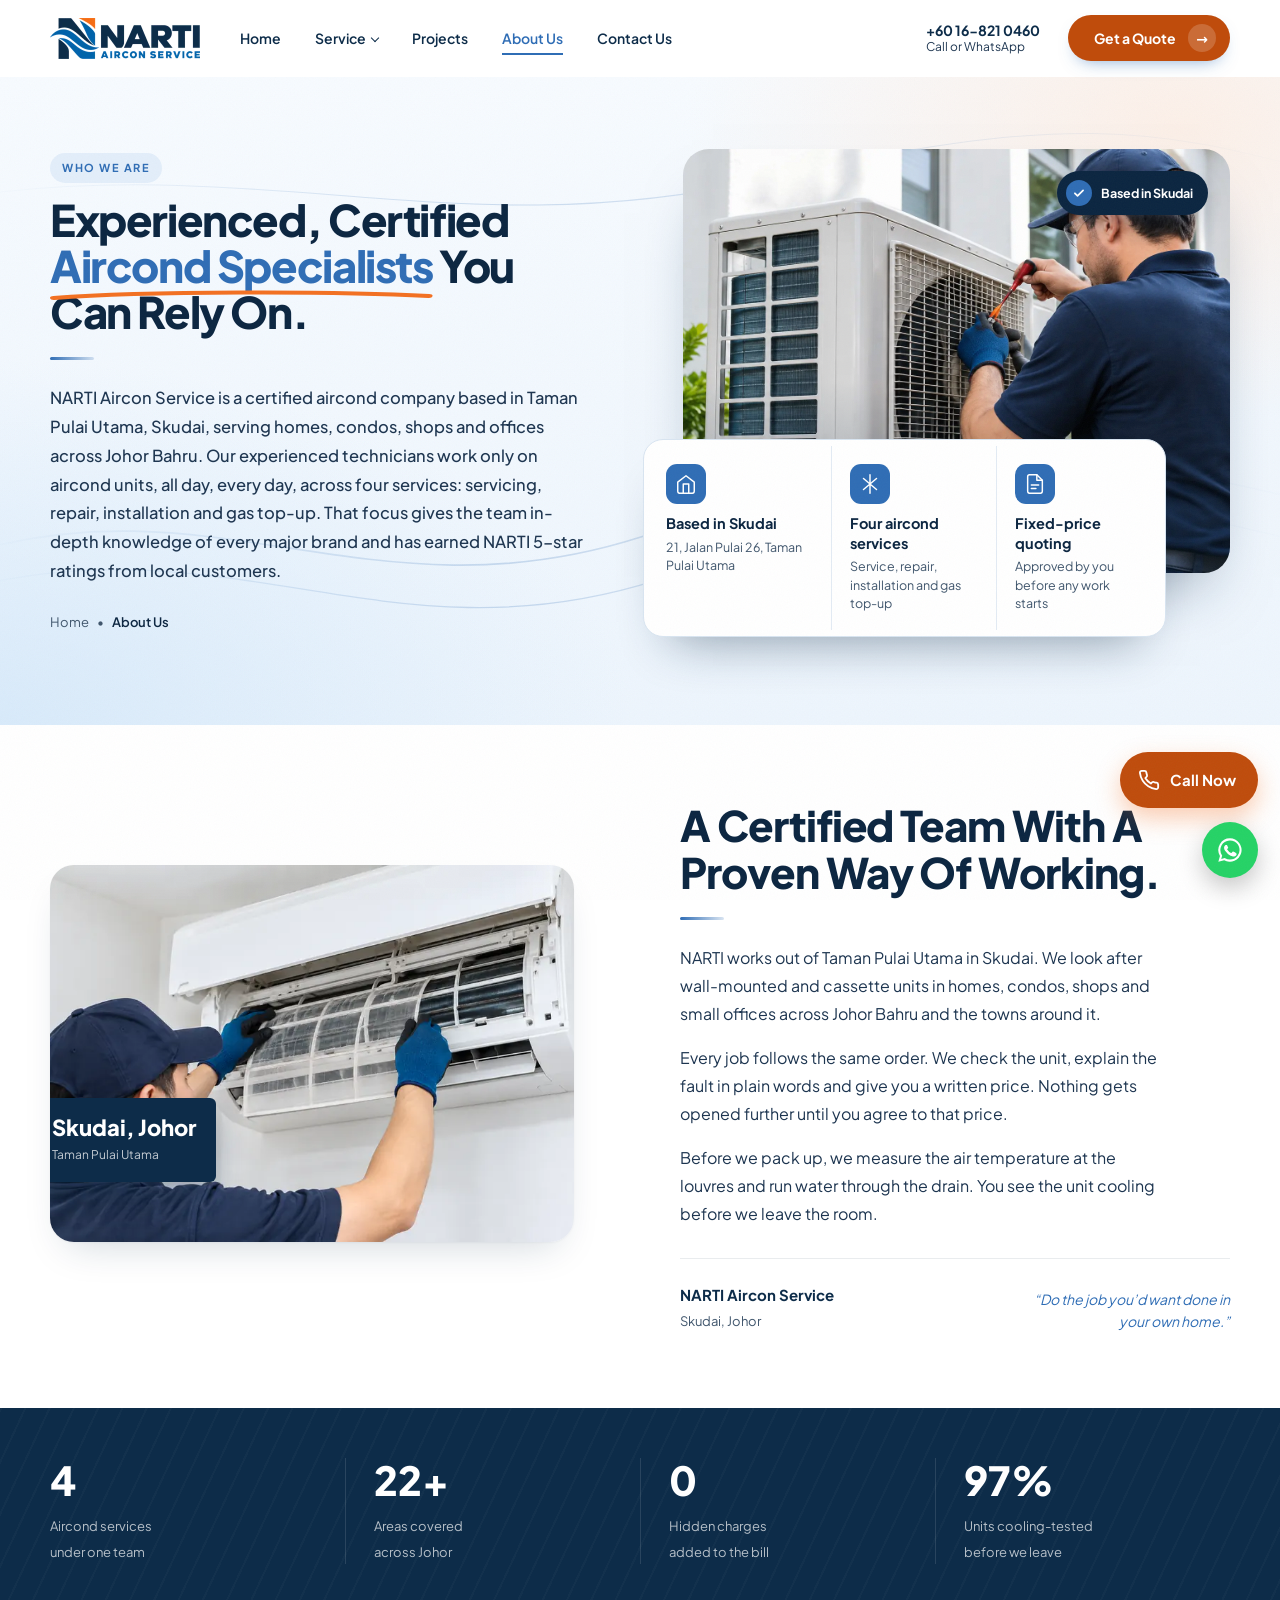
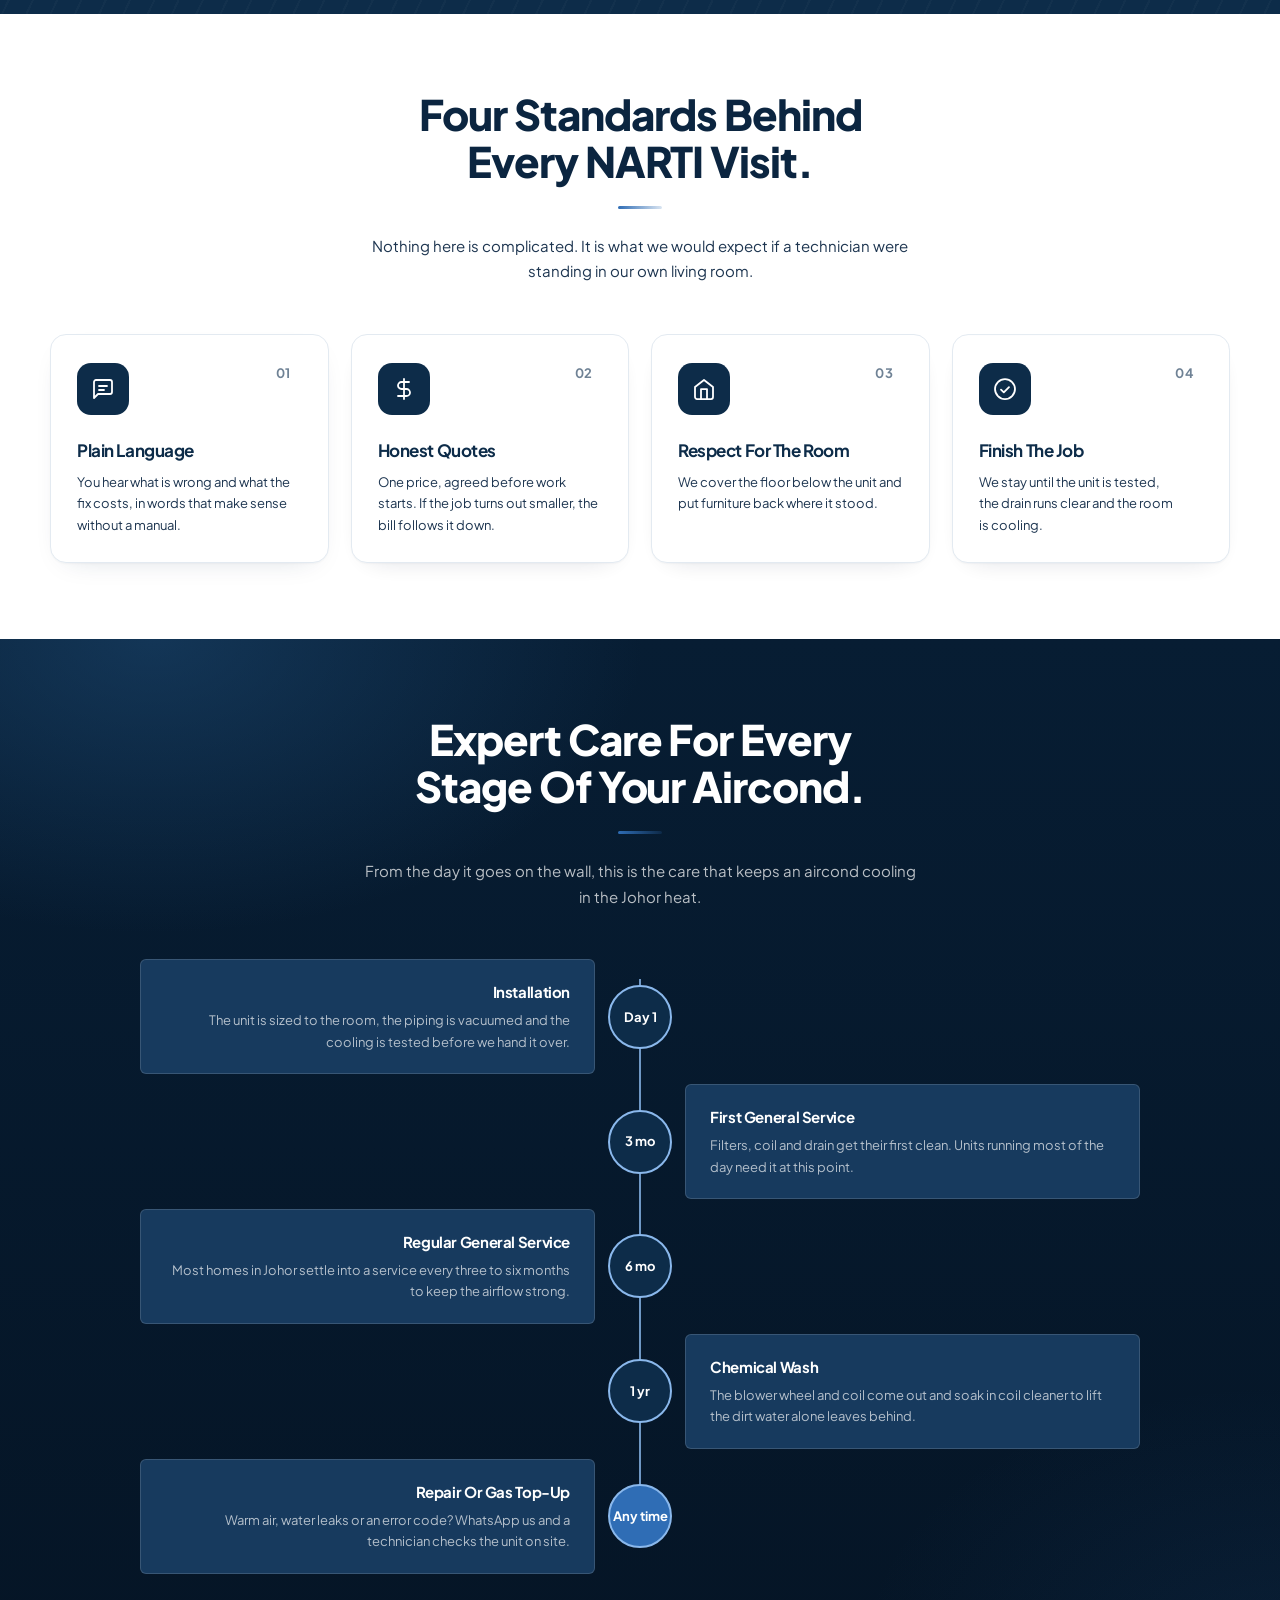
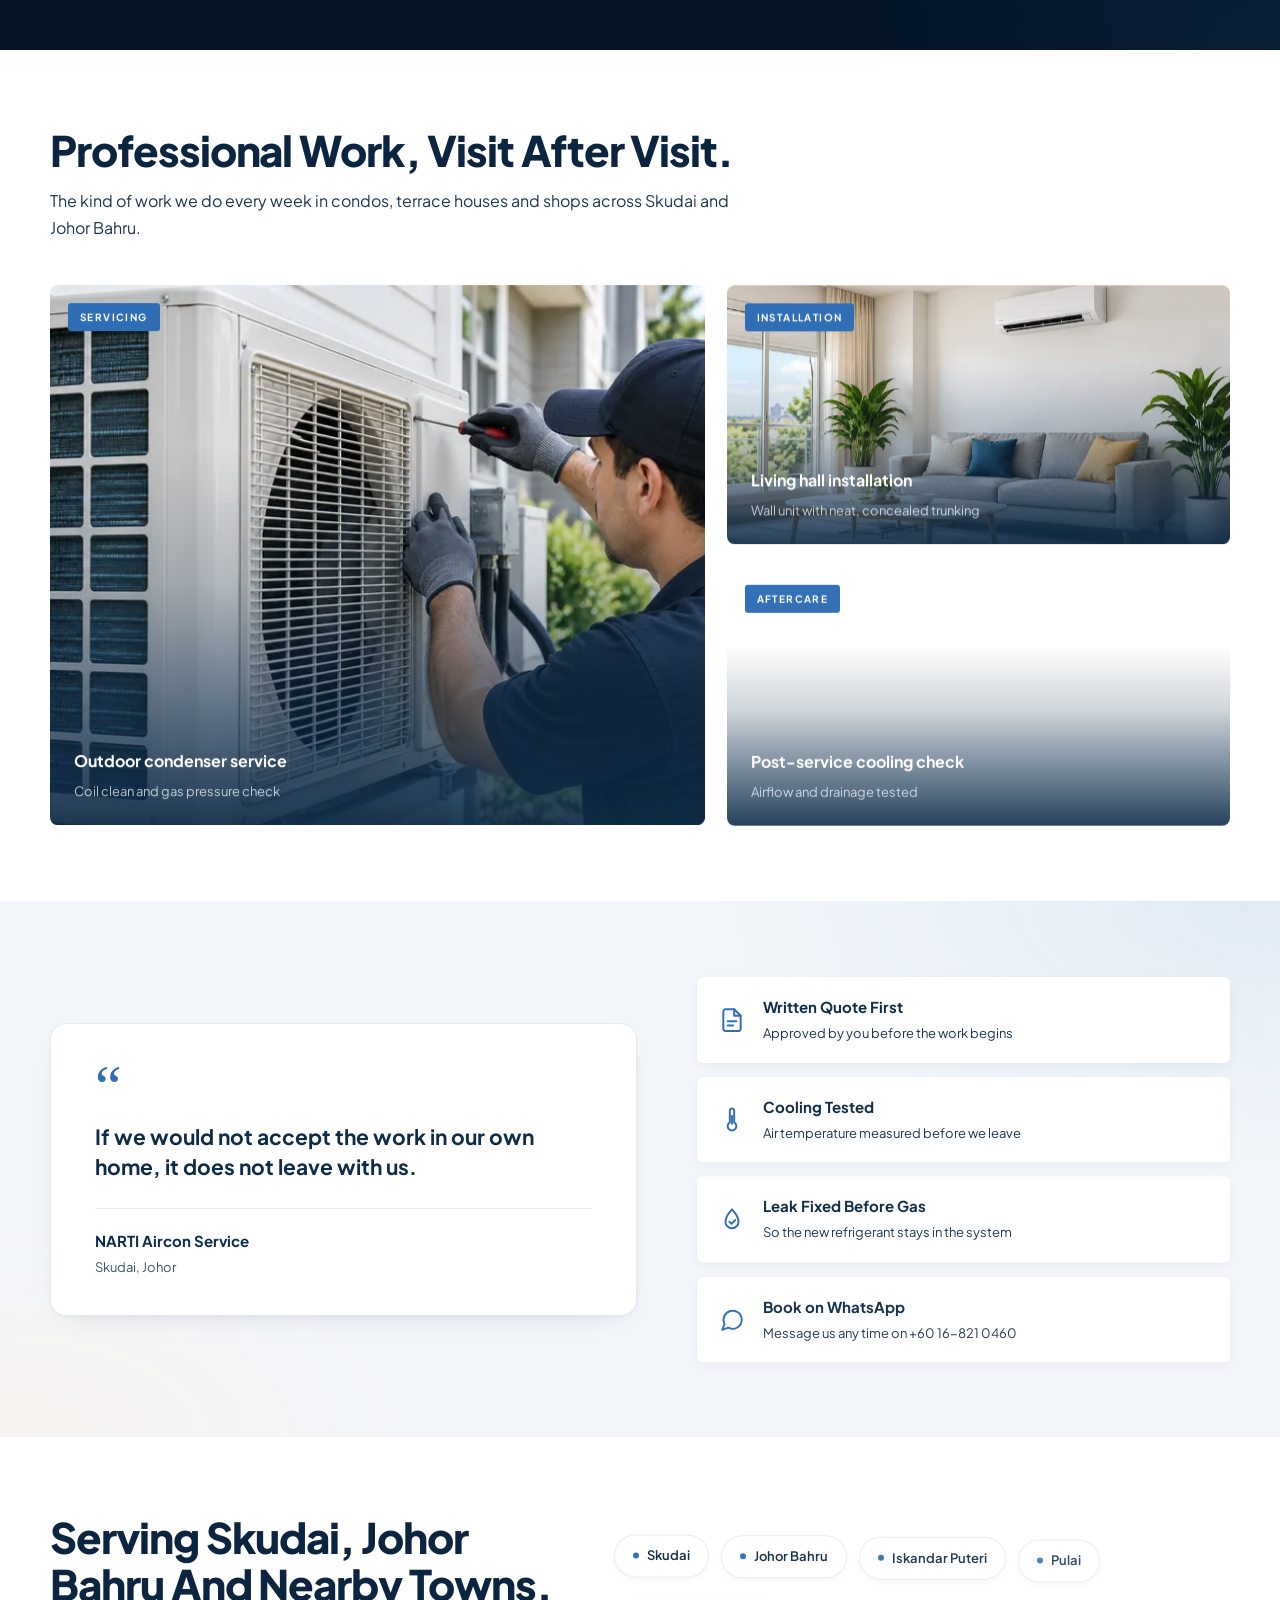
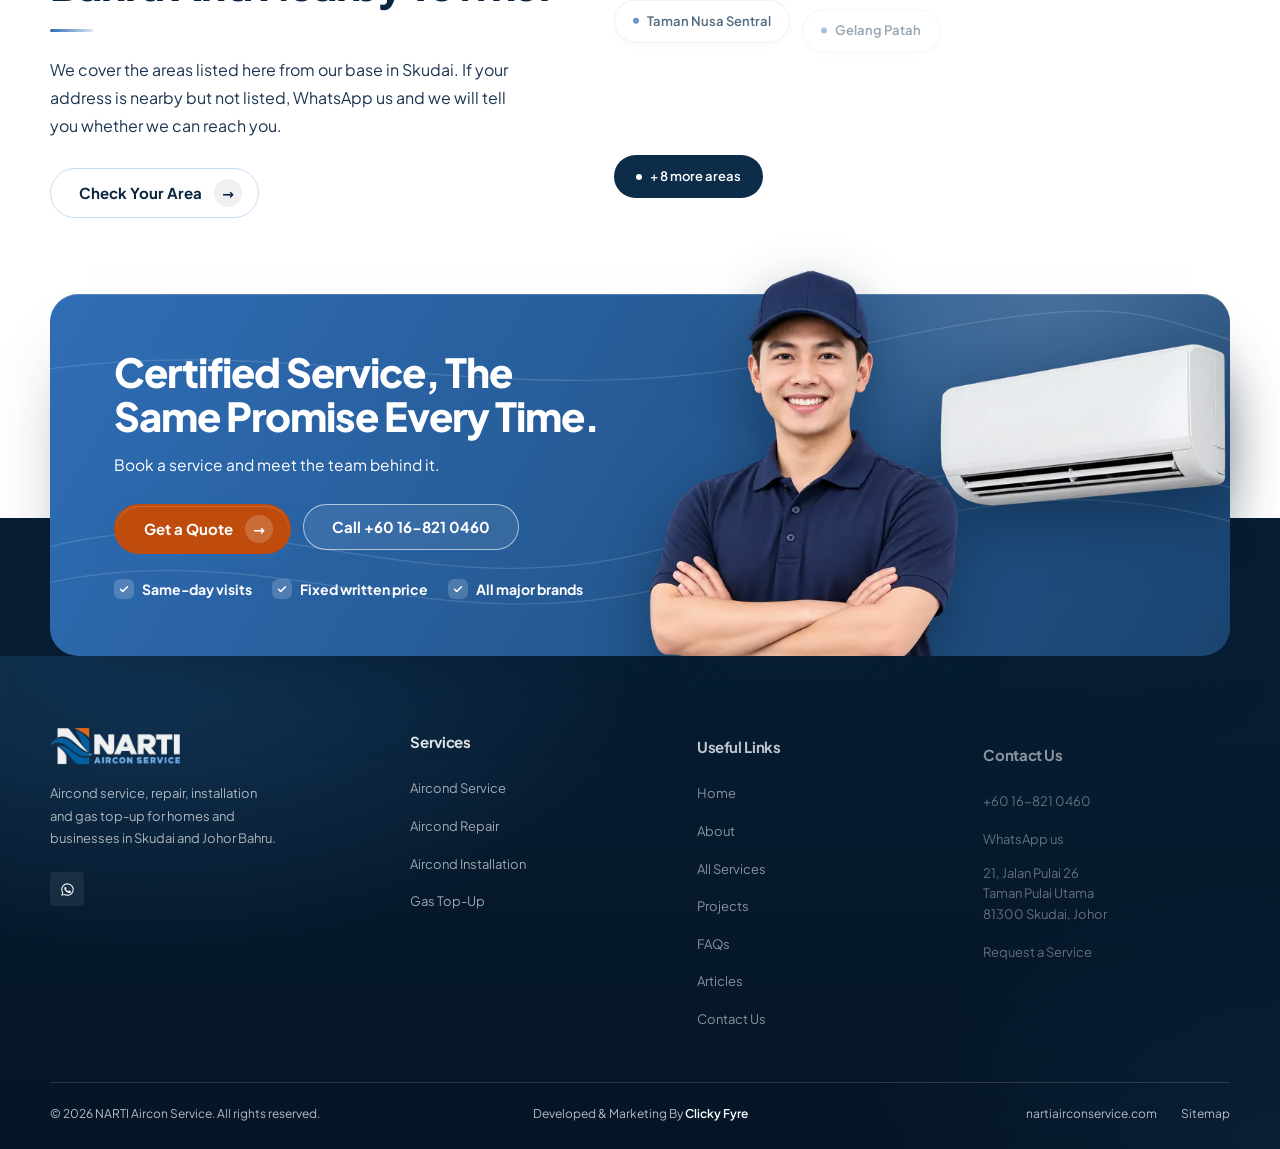
==== commit 7a16851d: "Hero copy in About Us style on every page, no process - Hero paragraphs say who NARTI is, its expert" ====
--- a/about/index.html
+++ b/about/index.html
@@ -230,7 +230,7 @@
           <p class="eyebrow">Who We Are</p>
           <h1 class="about-hero__title">Experienced, Certified <span class="ah-hl">Aircond Specialists<svg viewBox="0 0 200 12" preserveAspectRatio="none" aria-hidden="true"><path d="M2 9 C 50 2, 150 2, 198 7"/></svg></span> You Can Rely On.</h1>
           <span class="divider"></span>
-          <p class="about-hero__text">NARTI is a local aircond team based in Skudai, Johor. We service, repair and install units and top up gas, and we explain every step in plain language before we start.</p>
+          <p class="about-hero__text">NARTI Aircon Service is a certified aircond company based in Taman Pulai Utama, Skudai, serving homes, condos, shops and offices across Johor Bahru. Our experienced technicians work only on aircond units, all day, every day, across four services: servicing, repair, installation and gas top-up. That focus gives the team in-depth knowledge of every major brand and has earned NARTI 5-star ratings from local customers.</p>
           <nav class="breadcrumb breadcrumb--dot breadcrumb--bottom" aria-label="Breadcrumb">
             <a href="/">Home</a><span aria-hidden="true">&bull;</span><span aria-current="page">About Us</span>
           </nav>
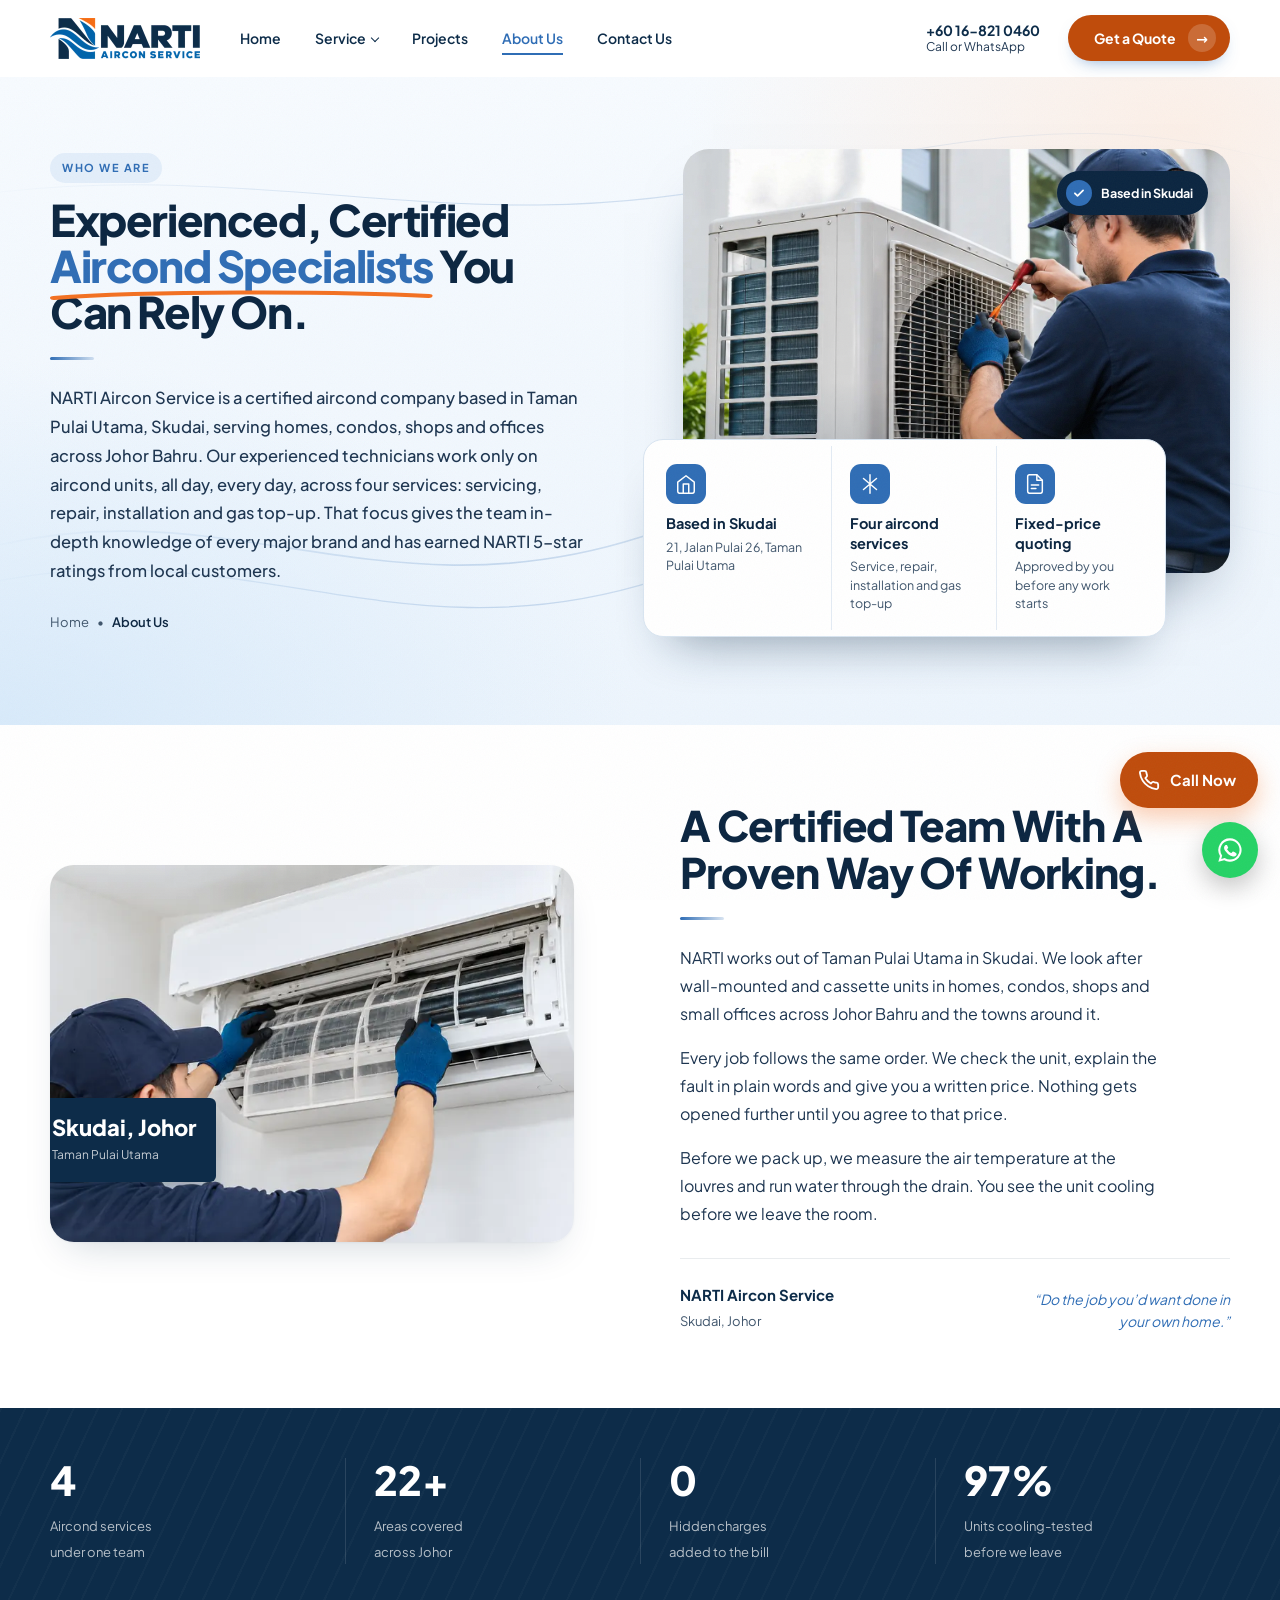
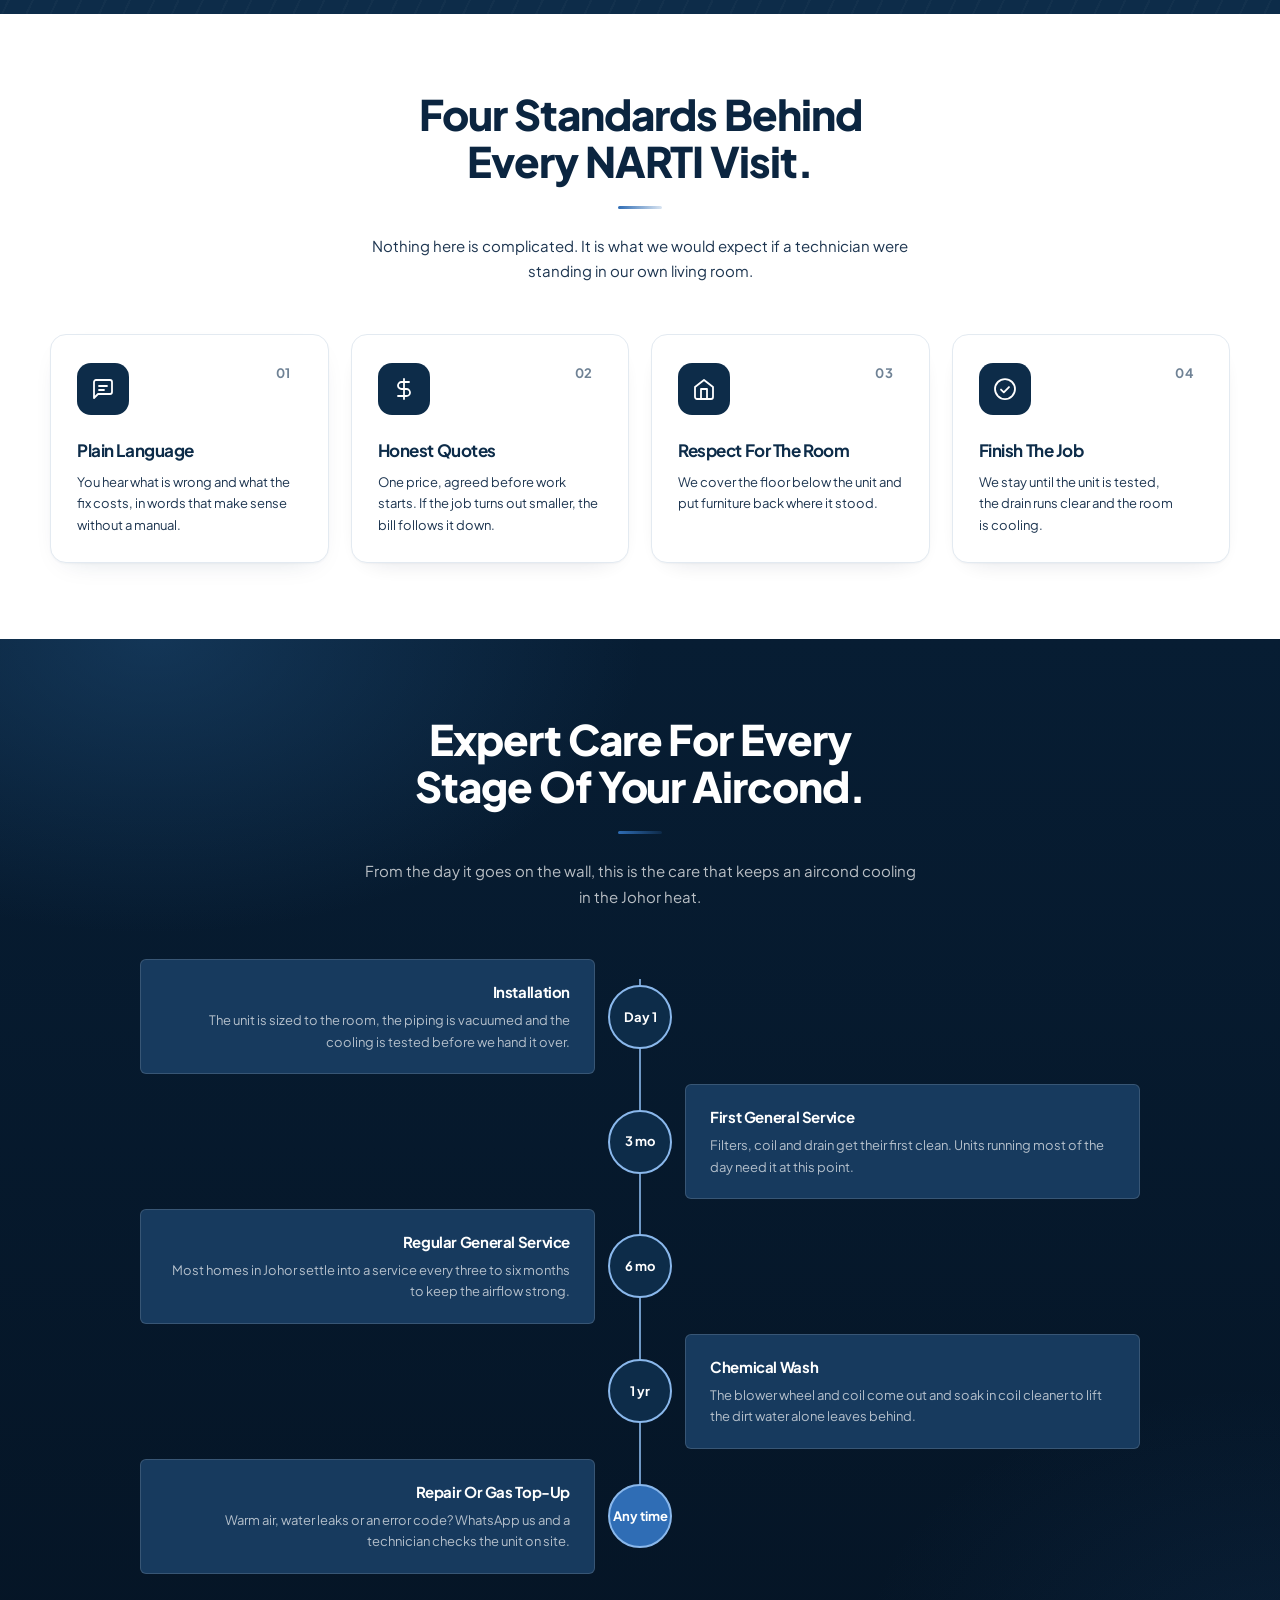
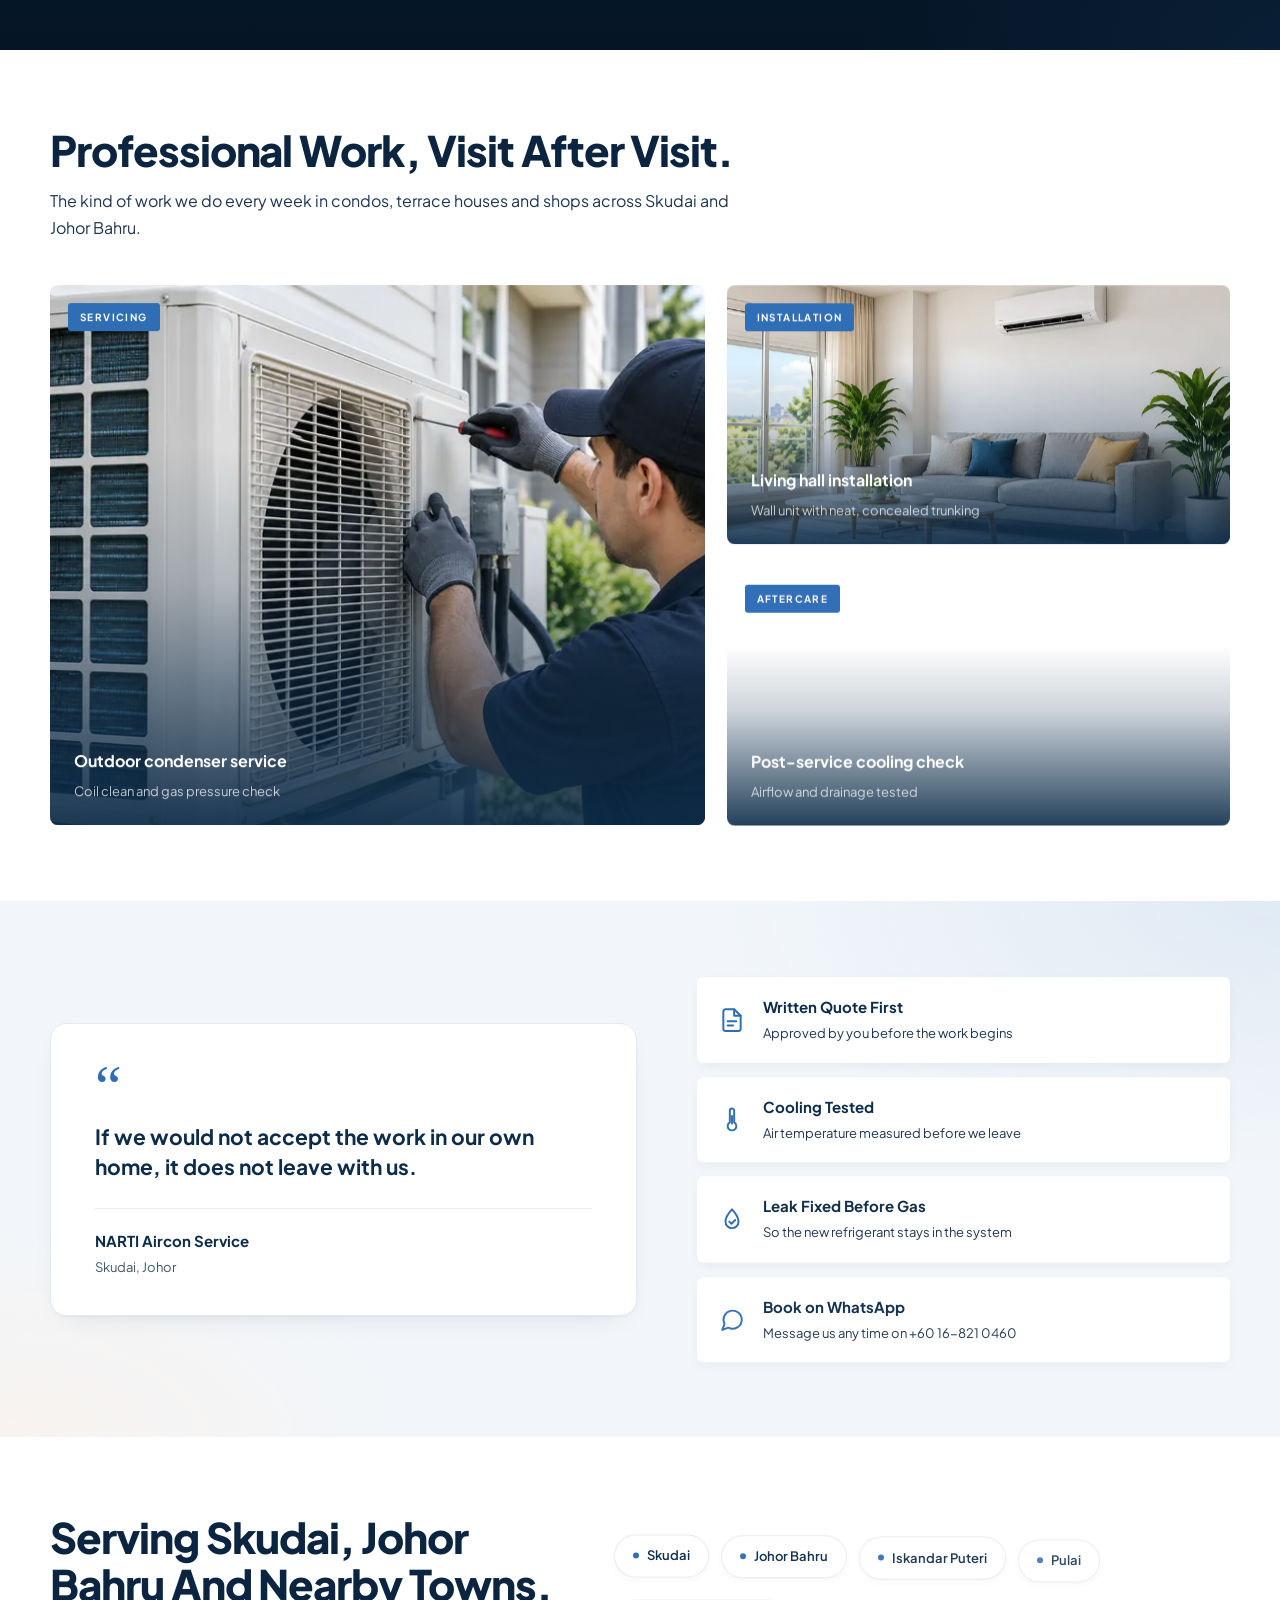
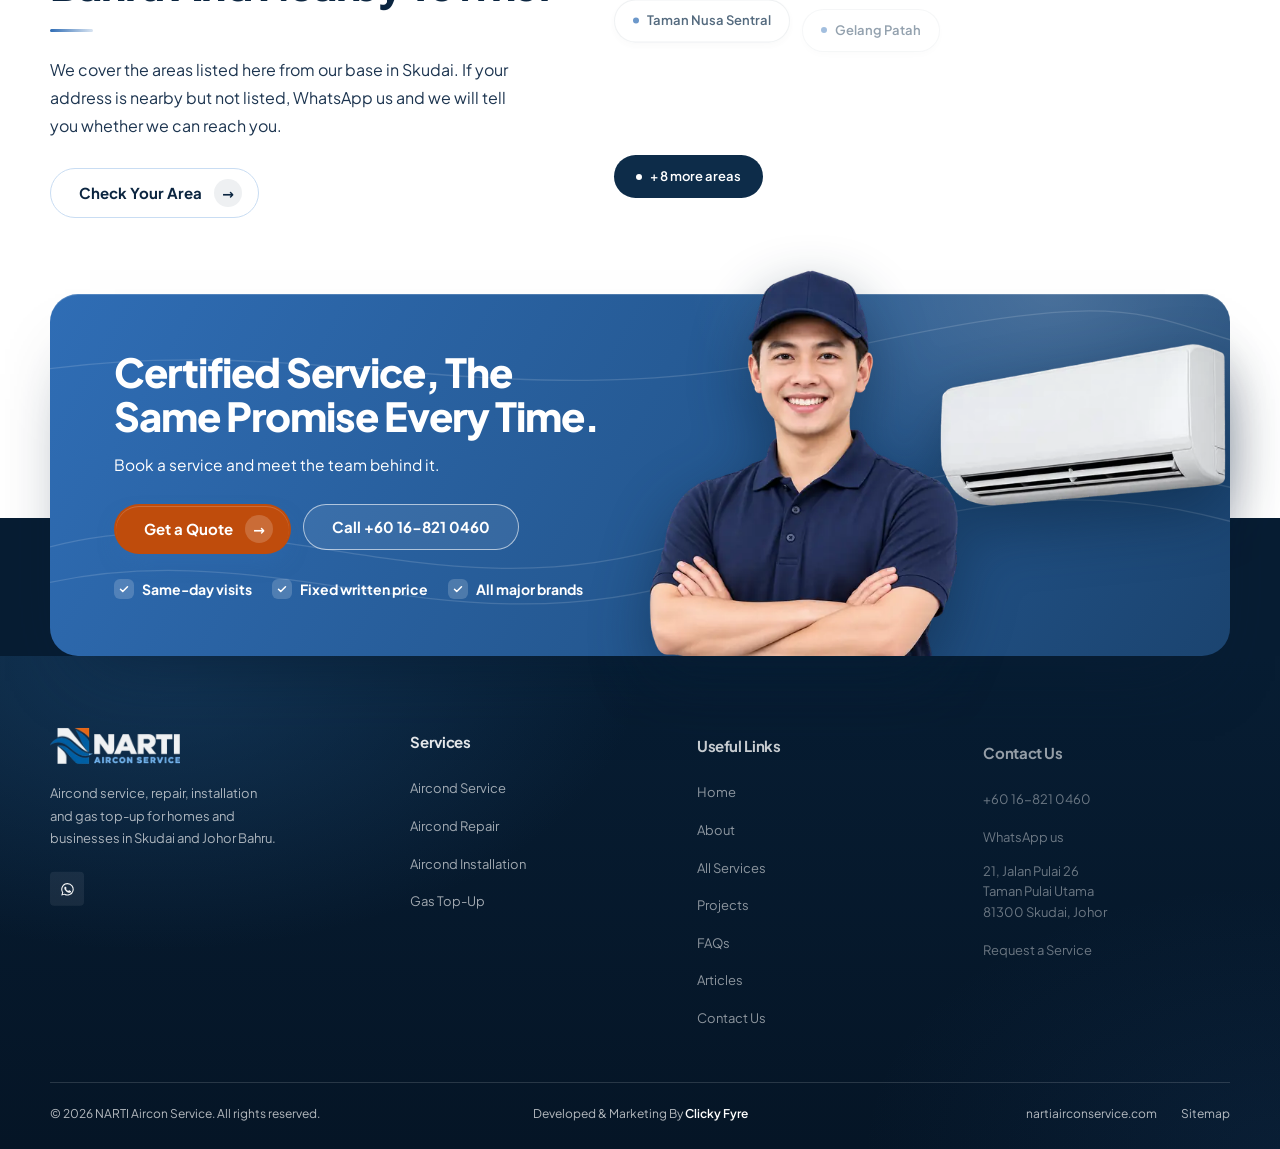
==== commit ef319fec: "Service hero: new 9-point USP list from the client Co-Authored-By: Claude Opus 5.5 <noreply@anthropi" ====
--- a/about/index.html
+++ b/about/index.html
@@ -27,7 +27,7 @@
 
   <link rel="preload" href="/assets/fonts/plus-jakarta-sans-latin.woff2" as="font" type="font/woff2" crossorigin>
 
-  <link rel="stylesheet" href="/assets/css/style.min.css?v=466c1bbd">
+  <link rel="stylesheet" href="/assets/css/style.min.css?v=1553a2db">
 
   <script type="application/ld+json">
 {
--- a/assets/css/style.min.css
+++ b/assets/css/style.min.css
@@ -1 +1 @@
-@font-face{font-family: 'Plus Jakarta Sans';font-style: normal;font-weight: 400 800;font-display: swap;src: url(/assets/fonts/plus-jakarta-sans-latin-ext.woff2) format('woff2');unicode-range: U+0100-02BA,U+02BD-02C5,U+02C7-02CC,U+02CE-02D7,U+02DD-02FF,U+0304,U+0308,U+0329,U+1D00-1DBF,U+1E00-1E9F,U+1EF2-1EFF,U+2020,U+20A0-20AB,U+20AD-20C4,U+2113,U+2C60-2C7F,U+A720-A7FF}@font-face{font-family: 'Plus Jakarta Sans';font-style: normal;font-weight: 400 800;font-display: swap;src: url(/assets/fonts/plus-jakarta-sans-latin.woff2) format('woff2');unicode-range: U+0000-00FF,U+0131,U+0152-0153,U+02BB-02BC,U+02C6,U+02DA,U+02DC,U+0304,U+0308,U+0329,U+2000-206F,U+20AC,U+2122,U+2191,U+2193,U+2212,U+2215,U+FEFF,U+FFFD}:root{--navy: #0d2c49;--navy-2: #173a5e;--navy-line: rgba(255,255,255,0.14);--orange: #f37021;--orange-dark: #dc5f12;--orange-soft: #fdeee4;--blue: #2f6db5;--blue-soft: #eef5fc;--light: #f1f6fa;--ink: #0f2a47;--text: #5b6b7c;--muted: #8a99a8;--border: #e3e9ef;--white: #ffffff;--font: "Inter",system-ui,-apple-system,"Segoe UI",Roboto,Arial,sans-serif;--container: 1140px;--radius: 6px;--shadow: 0 10px 30px rgba(13,44,73,0.08);--header-h: 76px}*,*::before,*::after{box-sizing: border-box}html{scroll-behavior: smooth;scroll-padding-top: var(--header-h)}body{margin: 0;font-family: var(--font);font-size: 16px;line-height: 1.6;color: var(--text);background: var(--white);-webkit-font-smoothing: antialiased;overflow-x: hidden}img{display: block;max-width: 100%;height: auto}a{color: inherit;text-decoration: none}ul{list-style: none;margin: 0;padding: 0}h1,h2,h3,p{margin: 0}button,input,select{font: inherit}.sr-only{position: absolute;width: 1px;height: 1px;padding: 0;margin: -1px;overflow: hidden;clip: rect(0,0,0,0);white-space: nowrap;border: 0}.container{width: 100%;max-width: calc(var(--container) + 48px);margin: 0 auto;padding: 0 24px}.eyebrow{font-size: 12px;font-weight: 700;letter-spacing: 0.16em;text-transform: uppercase;color: var(--orange);margin-bottom: 14px}.section-title{font-size: clamp(30px,3.4vw,42px);line-height: 1.15;font-weight: 800;letter-spacing: -0.02em;color: var(--ink)}.divider{display: block;width: 48px;height: 3px;border-radius: 3px;background: var(--orange);margin: 22px 0 24px}.text{font-size: 16px;line-height: 1.75;color: var(--text);max-width: 480px}.btn{display: inline-flex;align-items: center;justify-content: center;gap: 10px;height: 50px;padding: 0 28px;border-radius: var(--radius);border: 2px solid transparent;font-size: 15px;font-weight: 600;cursor: pointer;white-space: nowrap;transition: background-color .2s,color .2s,border-color .2s,transform .2s,box-shadow .2s}.btn__arrow{transition: transform .2s}.btn:hover .btn__arrow{transform: translateX(4px)}.btn--primary{background: var(--orange);color: var(--white);box-shadow: 0 8px 20px rgba(47,109,181,.25)}.btn--primary:hover{background: var(--orange-dark)}.btn--outline{border-color: var(--orange);color: var(--orange);background: transparent}.btn--outline:hover{background: var(--orange);color: var(--white)}.btn--ghost{border-color: rgba(255,255,255,.45);color: var(--white);background: transparent;height: 46px}.btn--ghost:hover{background: var(--white);color: var(--navy);border-color: var(--white)}.btn--white{background: var(--white);color: var(--orange)}.btn--white:hover{background: var(--navy);color: var(--white)}.btn--sm{height: 46px;padding: 0 24px;font-size: 14px}.btn--block{width: 100%}.link-more{display: inline-flex;gap: 8px;font-size: 11px;font-weight: 700;letter-spacing: .14em;text-transform: uppercase;color: var(--orange)}.link-more span{transition: transform .2s}.link-more:hover span{transform: translateX(4px)}.section{padding: 110px 0}.section--navy{background: var(--navy)}.section--navy .section-title{color: var(--white)}.section--light{background: var(--light)}.section-head{display: flex;justify-content: space-between;align-items: flex-end;gap: 40px;margin-bottom: 48px}.section-head__text{max-width: 300px;font-size: 15px;line-height: 1.7;color: var(--text)}.section--navy .section-head__text{color: rgba(255,255,255,.72)}.header{position: sticky;top: 0;z-index: 100;background: var(--white);transition: box-shadow .25s}.header.is-scrolled{box-shadow: 0 4px 20px rgba(13,44,73,.08)}.header__inner{display: flex;align-items: center;height: var(--header-h);gap: 40px}.header__logo img{width: 150px;height: auto}.nav{flex: 1}.nav__list{display: flex;gap: 34px}.nav__link{position: relative;font-size: 14px;font-weight: 600;color: var(--ink);padding: 6px 0;transition: color .2s}.nav__link::after{content: "";position: absolute;left: 0;right: 0;bottom: -2px;height: 2px;background: var(--orange);transform: scaleX(0);transition: transform .25s}.nav__link:hover,.nav__link.is-active{color: var(--blue)}.nav__link.is-active::after,.nav__link:hover::after{transform: scaleX(1)}.nav__cta{display: none}.header__right{display: flex;align-items: center;gap: 28px}.header__phone{display: flex;flex-direction: column;line-height: 1.3}.header__phone strong{font-size: 14px;font-weight: 700;color: var(--ink)}.header__phone span{font-size: 12px;color: var(--muted)}.nav-toggle{display: none;width: 44px;height: 44px;margin-left: auto;border: 0;background: transparent;cursor: pointer;padding: 10px}.nav-toggle span{display: block;height: 2px;background: var(--ink);border-radius: 2px;margin: 5px 0;transition: transform .25s,opacity .25s}.nav-toggle[aria-expanded="true"] span:nth-child(1){transform: translateY(7px) rotate(45deg)}.nav-toggle[aria-expanded="true"] span:nth-child(2){opacity: 0}.nav-toggle[aria-expanded="true"] span:nth-child(3){transform: translateY(-7px) rotate(-45deg)}.hero{position: relative;min-height: 560px;background: linear-gradient(135deg,#f9fbfe 0%,#eef4fa 100%);overflow: hidden}.hero__inner{position: relative;z-index: 2;display: flex;align-items: center;min-height: 560px}.hero__content{max-width: 50%;padding: 70px 40px 70px 0}.hero__title{font-size: clamp(36px,3.7vw,52px);line-height: 1.1;font-weight: 800;letter-spacing: -0.025em;color: var(--ink)}.hero__text{font-size: 16px;line-height: 1.8;color: var(--text);max-width: 400px}.hero__actions{display: flex;flex-wrap: wrap;gap: 14px;margin-top: 34px}.hero__visual{position: absolute;top: 0;right: 0;bottom: 0;width: 50%;background: var(--navy);clip-path: polygon(10% 0,100% 0,100% 100%,0 100%,0 26%);overflow: hidden}.hero__stripe{position: absolute;inset: 0;background: var(--orange);clip-path: polygon(0 26%,10% 0,20% 0,88% 100%,60% 100%,0 46%)}.hero__img{position: absolute;bottom: 0;left: 0;width: 108%;max-width: none;height: 100%;object-fit: cover;object-position: left bottom}.stats{background: var(--navy)}.stats__grid{display: grid;grid-template-columns: repeat(4,1fr);padding-top: 26px;padding-bottom: 26px}.stat{display: flex;align-items: center;gap: 14px}.stat__num{font-size: 30px;font-weight: 800;color: var(--orange);letter-spacing: -.02em;line-height: 1}.stat__label{font-size: 12px;line-height: 1.45;color: rgba(255,255,255,.75)}.about__grid{display: grid;grid-template-columns: 1fr 1fr;gap: 60px;align-items: center}.checklist{margin: 26px 0 34px;display: grid;gap: 14px}.checklist li{position: relative;padding-left: 34px;font-size: 15px;font-weight: 500;color: var(--ink)}.checklist li::before{content: "";position: absolute;left: 0;top: 50%;width: 20px;height: 20px;margin-top: -10px;border-radius: 50%;background: var(--orange) url("data:image/svg+xml,%3Csvg xmlns='http://www.w3.org/2000/svg' viewBox='0 0 24 24' fill='none' stroke='white' stroke-width='3.5' stroke-linecap='round' stroke-linejoin='round'%3E%3Cpath d='M5 12.5l4.5 4.5L19 7.5'/%3E%3C/svg%3E") center / 11px no-repeat}.about__collage{position: relative;width: 100%;max-width: 440px;aspect-ratio: 440 / 320;margin-left: auto;margin-right: 30px}.about__img{position: absolute;object-fit: cover;border: 3px solid var(--white);box-shadow: var(--shadow)}.about__img--main{left: 13%;top: 0;width: 55%;height: 67%;z-index: 2}.about__img--tr{left: 69%;top: 13%;width: 31%;height: 42%;z-index: 1;object-position: 70% center}.about__img--bl{left: 0;top: 58%;width: 41%;height: 42%;z-index: 3}.about__img--br{left: 52%;top: 55%;width: 48%;height: 45%;z-index: 3}.about__deco{position: absolute;background: var(--blue-soft);z-index: 0}.about__deco--1{left: 0;top: 32%;width: 16%;height: 24%;background: #dcebfa}.about__deco--2{left: 67%;top: 0;width: 29%;height: 16%;background: #dcebfa}.about__deco--3{left: 40%;top: 68%;width: 14%;height: 24%;background: #dcebfa}.services__grid{display: grid;grid-template-columns: 0.8fr 1fr;gap: 50px;align-items: start}.services__intro .btn{margin-bottom: 28px}.services__img{border-radius: var(--radius);overflow: hidden;border-bottom: 3px solid var(--orange)}.services__img img{width: 100%;aspect-ratio: 420 / 175;object-fit: cover;object-position: center 35%}.services__cards{display: grid;grid-template-columns: repeat(3,1fr);border: 1px solid var(--navy-line);border-radius: var(--radius);overflow: hidden}.service-card{padding: 30px 24px 28px;border-right: 1px solid var(--navy-line);border-bottom: 1px solid var(--navy-line);transition: background-color .25s}.service-card:nth-child(3n){border-right: 0}.service-card:nth-last-child(-n+3){border-bottom: 0}.service-card:hover{background: rgba(255,255,255,.04)}.service-card__icon{width: 30px;height: 30px;fill: none;stroke: var(--orange);stroke-width: 1.6;stroke-linecap: round;stroke-linejoin: round;margin-bottom: 22px}.service-card__title{font-size: 15px;font-weight: 700;color: var(--white);margin-bottom: 8px}.service-card__text{font-size: 13px;line-height: 1.65;color: rgba(255,255,255,.62);margin-bottom: 18px;min-height: 43px}.request__grid{display: grid;grid-template-columns: 380px 1fr;gap: 50px;align-items: center}.request-form{background: var(--orange);border-radius: 8px;padding: 34px 28px 30px;display: grid;gap: 12px;box-shadow: 0 20px 40px rgba(47,109,181,.2)}.request-form__title{font-size: 20px;font-weight: 700;color: var(--white);margin-bottom: 8px}.field{width: 100%;height: 42px;padding: 0 14px;border-radius: 4px;border: 1px solid rgba(255,255,255,.28);background: rgba(255,255,255,.16);color: var(--white);font-size: 13px;outline: none;transition: border-color .2s,background-color .2s;-webkit-appearance: none;appearance: none}.field::placeholder{color: rgba(255,255,255,.78)}.field:focus{border-color: var(--white);background: rgba(255,255,255,.24)}.field.is-invalid{border-color: var(--navy)}.field-select{position: relative}.field-select::after{content: "";position: absolute;right: 16px;top: 50%;width: 7px;height: 7px;margin-top: -6px;border-right: 2px solid var(--white);border-bottom: 2px solid var(--white);transform: rotate(45deg);pointer-events: none}select.field{cursor: pointer}select.field:invalid{color: rgba(255,255,255,.78)}select.field option{color: var(--ink)}input[type="date"].field::-webkit-calendar-picker-indicator{filter: invert(1);cursor: pointer}.request-form .btn{margin-top: 12px;height: 48px}.request-form__msg{font-size: 13px;color: var(--white);min-height: 0}.request-form__msg:empty{display: none}.request__content .text{margin-bottom: 30px}.steps__grid{display: grid;grid-template-columns: repeat(4,1fr);gap: 22px}.step__media{position: relative;border-radius: 4px;overflow: hidden;margin-bottom: 20px}.step__media img{width: 100%;aspect-ratio: 240 / 150;object-fit: cover;transition: transform .5s}.step:hover .step__media img{transform: scale(1.05)}.step__num{position: absolute;top: 0;right: 0;min-width: 42px;height: 38px;display: grid;place-items: center;background: var(--orange);color: var(--white);font-size: 13px;font-weight: 700;border-radius: 0 4px 0 6px}.step__title{font-size: 16px;font-weight: 700;color: var(--ink);margin-bottom: 6px}.step__text{font-size: 13px;line-height: 1.65;color: var(--text)}.work__grid{display: grid;grid-template-columns: repeat(3,1fr);gap: 24px}.work-card{background: var(--white);border-radius: 4px;overflow: hidden;transition: transform .3s,box-shadow .3s}.work-card:hover{transform: translateY(-6px);box-shadow: 0 20px 40px rgba(0,0,0,.25)}.work-card img{width: 100%;aspect-ratio: 320 / 180;object-fit: cover}.work-card__body{padding: 20px 22px 22px;border-left: 3px solid var(--orange)}.work-card__title{font-size: 15px;font-weight: 700;color: var(--ink);margin-bottom: 4px}.work-card__text{font-size: 13px;color: var(--text)}.why__grid{display: grid;grid-template-columns: 1fr 1fr;gap: 50px;align-items: end}.why__content .text{margin-bottom: 28px}.why__img{border-radius: 4px;overflow: hidden}.why__img img{width: 100%;aspect-ratio: 460 / 185;object-fit: cover;object-position: center 40%}.why__cards{display: grid;grid-template-columns: 1fr 1fr;gap: 18px}.why-card{position: relative;background: var(--blue-soft);border-top: 3px solid var(--blue);border-radius: 4px;padding: 26px 22px 24px;transition: transform .3s,box-shadow .3s}.why-card:hover{transform: translateY(-4px);box-shadow: var(--shadow)}.why-card__num{position: absolute;top: 18px;right: 20px;font-size: 22px;font-weight: 800;color: #d6e4f3}.why-card__icon{width: 24px;height: 24px;fill: none;stroke: var(--blue);stroke-width: 1.7;stroke-linecap: round;stroke-linejoin: round;margin-bottom: 18px}.why-card__title{font-size: 15px;font-weight: 700;color: var(--ink);margin-bottom: 6px}.why-card__text{font-size: 13px;line-height: 1.65;color: var(--text)}.faq__grid{display: grid;grid-template-columns: 0.72fr 1fr;gap: 54px;align-items: end}.faq__img{border-radius: 4px;overflow: hidden}.faq__img img{width: 100%;aspect-ratio: 380 / 230;object-fit: cover}.faq__content .section-title{margin-bottom: 30px}.accordion{display: grid;gap: 12px}.accordion__item{background: var(--navy-2);border: 1px solid var(--navy-line);border-radius: 4px;transition: border-color .25s}.accordion__item.is-open{border-color: rgba(47,109,181,.55)}.accordion__btn{width: 100%;display: flex;align-items: center;justify-content: space-between;gap: 16px;padding: 18px 20px;background: none;border: 0;color: var(--white);font-size: 14px;font-weight: 600;text-align: left;cursor: pointer}.accordion__icon{position: relative;flex: 0 0 12px;width: 12px;height: 12px}.accordion__icon::before,.accordion__icon::after{content: "";position: absolute;left: 0;top: 50%;width: 12px;height: 2px;margin-top: -1px;background: rgba(255,255,255,.6);transition: transform .25s}.accordion__icon::after{transform: rotate(90deg)}.accordion__item.is-open .accordion__icon::after{transform: rotate(0)}.accordion__panel{display: grid;grid-template-rows: 0fr;transition: grid-template-rows .3s ease}.accordion__item.is-open .accordion__panel{grid-template-rows: 1fr}.accordion__panel>p{overflow: hidden;padding: 0 20px;font-size: 13px;line-height: 1.75;color: rgba(255,255,255,.68)}.accordion__item.is-open .accordion__panel>p{padding-bottom: 20px}.blog__grid{display: grid;grid-template-columns: repeat(3,1fr);gap: 24px}.post-card{background: var(--white);border: 1px solid var(--border);border-radius: 4px;overflow: hidden;transition: transform .3s,box-shadow .3s}.post-card:hover{transform: translateY(-6px);box-shadow: var(--shadow)}.post-card__media{display: block;overflow: hidden}.post-card__media img{width: 100%;aspect-ratio: 320 / 125;object-fit: cover;transition: transform .5s}.post-card:hover .post-card__media img{transform: scale(1.05)}.post-card__body{padding: 20px 22px 24px}.post-card__cat{display: block;font-size: 10px;font-weight: 700;letter-spacing: .14em;text-transform: uppercase;color: var(--blue);margin-bottom: 8px}.post-card__title{font-size: 15px;font-weight: 700;color: var(--ink);margin-bottom: 8px;line-height: 1.4}.post-card__title a:hover{color: var(--orange)}.post-card__text{font-size: 13px;line-height: 1.65;color: var(--text)}.cta{display: grid;grid-template-columns: 1fr 1fr;min-height: 340px}.cta__left{background: var(--orange);display: flex;align-items: center;justify-content: flex-end}.cta__content{width: 100%;max-width: calc(var(--container) / 2 + 24px);padding: 60px 40px 60px 24px}.cta__title{font-size: clamp(28px,3vw,36px);line-height: 1.15;font-weight: 800;letter-spacing: -.02em;color: var(--white);margin-bottom: 14px}.cta__text{font-size: 14px;line-height: 1.7;color: rgba(255,255,255,.88);margin-bottom: 26px}.cta__right{position: relative;background: linear-gradient(90deg,#f37021 0%,#f58a2f 100%);overflow: hidden}.cta__wave{position: absolute;left: 0;top: 0;width: 100%;height: calc(100% + 2px)}.cta__img{position: absolute;left: 0;bottom: 0;width: 100%;height: 100%;max-width: none;object-fit: cover;object-position: left top}.footer{background: var(--navy);color: rgba(255,255,255,.7);padding-top: 70px}.footer__grid{display: grid;grid-template-columns: 1.3fr 1fr 1fr 1fr;gap: 40px;padding-bottom: 60px}.footer__brand img{width: 130px;margin-bottom: 18px}.footer__brand p{font-size: 13px;line-height: 1.75;margin-bottom: 22px}.socials{display: flex;gap: 10px}.socials a{width: 34px;height: 34px;display: grid;place-items: center;border-radius: 4px;background: rgba(255,255,255,.08);transition: background-color .2s}.socials a:hover{background: var(--orange)}.socials svg{width: 15px;height: 15px;fill: var(--white)}.footer__col h3{font-size: 15px;font-weight: 700;color: var(--white);margin-bottom: 20px}.footer__col ul{display: grid;gap: 12px}.footer__col a{font-size: 13px;transition: color .2s}.footer__col a:hover{color: var(--orange)}.footer__bottom{display: flex;justify-content: space-between;align-items: center;gap: 20px;padding-top: 22px;padding-bottom: 26px;font-size: 12px;position: relative}.footer__bottom::before{content: "";position: absolute;top: 0;left: 24px;right: 24px;height: 1px;background: var(--navy-line)}.footer__bottom ul{display: flex;gap: 24px}.footer__bottom a:hover{color: var(--orange)}.reveal{opacity: 0;transform: translateY(24px);transition: opacity .7s ease,transform .7s ease}.reveal.is-visible{opacity: 1;transform: none}@media (prefers-reduced-motion: reduce){html{scroll-behavior: auto}.reveal{opacity: 1;transform: none;transition: none}*{transition-duration: 0s !important}}@media (max-width: 1140px){.header__phone{display: none}.nav__list{gap: 26px}}@media (max-width: 991px){:root{--header-h: 68px}.section{padding: 80px 0}.nav-toggle{display: block}.header__right{display: none}.nav{position: fixed;top: var(--header-h);left: 0;right: 0;background: var(--white);padding: 12px 24px 28px;box-shadow: 0 20px 30px rgba(13,44,73,.12);transform: translateY(-12px);opacity: 0;visibility: hidden;transition: opacity .25s,transform .25s,visibility .25s}.nav.is-open{opacity: 1;visibility: visible;transform: none}.nav__list{flex-direction: column;gap: 0}.nav__link{display: block;padding: 14px 0;border-bottom: 1px solid var(--border)}.nav__link::after{display: none}.nav__cta{display: inline-flex;width: 100%;margin-top: 20px}.hero,.hero__inner{min-height: 0}.hero__content{max-width: 560px;padding: 60px 0 40px}.hero__visual{position: relative;width: 100%;height: 380px;clip-path: polygon(0 12%,100% 0,100% 100%,0 100%)}.hero__img{width: 100%;object-position: center bottom}.stats__grid{grid-template-columns: repeat(2,1fr);gap: 22px;padding-top: 30px;padding-bottom: 30px}.about__grid,.services__grid,.request__grid,.why__grid,.faq__grid{grid-template-columns: 1fr}.about__collage{margin: 10px auto 0}.services__cards{grid-template-columns: repeat(2,1fr)}.service-card:nth-child(3n){border-right: 1px solid var(--navy-line)}.service-card:nth-child(2n){border-right: 0}.service-card:nth-last-child(-n+3){border-bottom: 1px solid var(--navy-line)}.service-card:nth-last-child(-n+2){border-bottom: 0}.request__grid{max-width: 560px}.request-form{order: 2}.faq__img{order: 2}.steps__grid{grid-template-columns: repeat(2,1fr);row-gap: 36px}.work__grid,.blog__grid{grid-template-columns: repeat(2,1fr)}.cta{grid-template-columns: 1fr}.cta__left{justify-content: flex-start}.cta__right{height: 320px}.cta__img{object-position: center top}.footer__grid{grid-template-columns: 1fr 1fr}}@media (max-width: 640px){.section{padding: 64px 0}.container{padding-left: 16px;padding-right: 16px}.footer__bottom::before{left: 16px;right: 16px}.section-head{flex-direction: column;align-items: flex-start;gap: 16px;margin-bottom: 32px}.hero__actions .btn{flex: 1 1 auto}.hero__visual{height: 280px}.stat__num{font-size: 24px}.services__cards{grid-template-columns: 1fr}.service-card{border-right: 0 !important;border-bottom: 1px solid var(--navy-line) !important}.service-card:last-child{border-bottom: 0 !important}.steps__grid,.work__grid,.blog__grid,.why__cards{grid-template-columns: 1fr}.request-form{padding: 28px 20px}.cta__content{padding: 56px 16px}.cta__right{height: 240px}.footer__grid{grid-template-columns: 1fr;gap: 32px}.footer__bottom{flex-direction: column;text-align: center}}.nav__item--dropdown{position: relative}.nav__caret{display: inline-block;width: 6px;height: 6px;margin-left: 4px;border-right: 1.5px solid currentColor;border-bottom: 1.5px solid currentColor;transform: translateY(-3px) rotate(45deg)}.dropdown{position: absolute;top: calc(100% + 14px);left: -18px;min-width: 230px;padding: 10px 0;background: var(--white);border-top: 3px solid var(--orange);border-radius: 0 0 var(--radius) var(--radius);box-shadow: 0 18px 40px rgba(13,44,73,.14);opacity: 0;visibility: hidden;transform: translateY(8px);transition: opacity .2s,transform .2s,visibility .2s;z-index: 10}.dropdown::before{content: "";position: absolute;left: 0;right: 0;top: -17px;height: 14px}.nav__item--dropdown:hover .dropdown,.nav__item--dropdown:focus-within .dropdown{opacity: 1;visibility: visible;transform: none}.dropdown a{display: block;padding: 10px 20px;font-size: 14px;font-weight: 500;color: var(--ink);transition: color .2s,background-color .2s}.dropdown a:hover,.dropdown a.is-current{color: var(--orange);background: var(--orange-soft)}.services__cards--4{grid-template-columns: repeat(2,1fr)}.services__cards--4 .service-card{padding: 36px 30px 32px}.services__cards--4 .service-card:nth-child(3n){border-right: 1px solid var(--navy-line)}.services__cards--4 .service-card:nth-child(2n){border-right: 0}.services__cards--4 .service-card:nth-last-child(-n+3){border-bottom: 1px solid var(--navy-line)}.services__cards--4 .service-card:nth-last-child(-n+2){border-bottom: 0}.services__cards--4 .service-card__title{font-size: 17px}.services__cards--4 .service-card__text{font-size: 14px;min-height: 0}a.service-card{display: block}a.service-card:hover .link-more span{transform: translateX(4px)}.page-hero{background: var(--navy);padding: 70px 0 80px;overflow: hidden}.page-hero__grid{display: grid;grid-template-columns: 1.05fr 1fr;gap: 60px;align-items: center}.breadcrumb{display: flex;flex-wrap: wrap;gap: 8px;font-size: 13px;color: rgba(255,255,255,.6);margin-bottom: 26px}.breadcrumb a:hover{color: var(--orange)}.breadcrumb [aria-current]{color: var(--white)}.page-hero__title{font-size: clamp(32px,3.6vw,46px);line-height: 1.12;font-weight: 800;letter-spacing: -0.02em;color: var(--white)}.page-hero__text{font-size: 16px;line-height: 1.75;color: rgba(255,255,255,.78);max-width: 520px}.page-hero__text + .page-hero__text{margin-top: 14px}.page-hero__media{position: relative;border-radius: var(--radius);overflow: hidden;border-bottom: 4px solid var(--orange);box-shadow: 0 30px 60px rgba(0,0,0,.3)}.page-hero__media img{width: 100%;aspect-ratio: 3 / 2;object-fit: cover}.page-hero__media--cutout{background: linear-gradient(135deg,var(--orange) 0 45%,var(--navy-2) 45%)}.page-hero__media--cutout img{object-fit: contain;object-position: center bottom}.symptoms__grid{display: grid;grid-template-columns: repeat(3,1fr);gap: 16px}.symptom{display: flex;align-items: flex-start;gap: 14px;background: var(--white);border: 1px solid var(--border);border-left: 3px solid var(--orange);border-radius: 4px;padding: 20px 20px;font-size: 15px;font-weight: 500;line-height: 1.5;color: var(--ink)}.symptom svg{flex: 0 0 22px;width: 22px;height: 22px;padding: 4px;border-radius: 50%;background: var(--orange);fill: none;stroke: var(--white);stroke-width: 3.5;stroke-linecap: round;stroke-linejoin: round}.included__grid{display: grid;grid-template-columns: 0.9fr 1.1fr;gap: 60px;align-items: center}.included__media{border-radius: var(--radius);overflow: hidden;box-shadow: var(--shadow)}.included__media img{width: 100%;aspect-ratio: 4 / 5;object-fit: cover}.included__content .text{margin-bottom: 28px}.packages{display: grid;gap: 18px}.packages--2{grid-template-columns: 1fr 1fr}.package{background: var(--blue-soft);border-top: 3px solid var(--blue);border-radius: 4px;padding: 24px 22px}.package__title{font-size: 16px;font-weight: 700;color: var(--ink);margin-bottom: 16px}.checklist--tight{margin: 0;gap: 12px}.checklist--tight li{font-size: 14px;line-height: 1.5;padding-left: 30px}.checklist--tight li::before{top: 1px;margin-top: 0;width: 18px;height: 18px;background-size: 10px}.service-links{display: grid;grid-template-columns: repeat(3,1fr);gap: 22px}.service-link{display: block;background: var(--white);border: 1px solid var(--border);border-radius: 4px;padding: 30px 26px;transition: transform .3s,box-shadow .3s,border-color .3s}.service-link:hover{transform: translateY(-6px);box-shadow: var(--shadow);border-color: transparent}.service-link:hover .link-more span{transform: translateX(4px)}.service-link__icon{width: 30px;height: 30px;fill: none;stroke: var(--orange);stroke-width: 1.6;stroke-linecap: round;stroke-linejoin: round;margin-bottom: 18px}.service-link__title{font-size: 17px;font-weight: 700;color: var(--ink);margin-bottom: 8px}.service-link__text{font-size: 14px;line-height: 1.65;color: var(--text);margin-bottom: 16px}.footer__contact a{line-height: 1.6;display: inline-block}.accordion__panel a{color: var(--orange);text-decoration: underline}.wa-float{position: fixed;right: 22px;bottom: 22px;z-index: 90;width: 56px;height: 56px;display: grid;place-items: center;border-radius: 50%;background: #25d366;box-shadow: 0 10px 25px rgba(0,0,0,.22);transition: transform .2s}.wa-float:hover{transform: scale(1.08)}.wa-float svg{width: 28px;height: 28px;fill: var(--white)}@media (max-width: 991px){.nav__caret{display: none}.dropdown{position: static;opacity: 1;visibility: visible;transform: none;box-shadow: none;border: 0;padding: 0 0 6px 14px;min-width: 0;background: transparent}.dropdown::before{display: none}.dropdown a{padding: 10px 0;font-size: 14px;color: var(--text);background: none}.page-hero{padding: 50px 0 60px}.page-hero__grid,.included__grid{grid-template-columns: 1fr;gap: 40px}.included__media img{aspect-ratio: 16 / 10}.symptoms__grid{grid-template-columns: repeat(2,1fr)}.service-links{grid-template-columns: repeat(2,1fr)}}@media (max-width: 640px){.services__cards--4{grid-template-columns: 1fr}.symptoms__grid,.service-links,.packages--2{grid-template-columns: 1fr}.page-hero .hero__actions .btn{flex: 1 1 100%}.wa-float{right: 16px;bottom: 16px;width: 52px;height: 52px}}.ratings{display: flex;flex-wrap: wrap;gap: 12px;margin-top: 28px}.rating{display: inline-flex;align-items: center;gap: 12px;min-width: 0;padding: 10px 16px 10px 12px;background: var(--white);border: 1px solid var(--border);border-radius: 8px;box-shadow: 0 6px 18px rgba(13,44,73,.07);transition: transform .2s,box-shadow .2s}.rating:hover{transform: translateY(-2px);box-shadow: 0 10px 24px rgba(13,44,73,.12)}.rating__logo{flex: 0 0 28px;width: 28px;height: 28px}.rating__body{display: grid;line-height: 1.25}.rating__name{font-size: 13px;font-weight: 700;color: var(--ink)}.rating__stars{position: relative;display: inline-block;width: max-content;font-size: 14px;letter-spacing: 1px;color: #d5dde6;line-height: 1.2}.rating__stars-fill{position: absolute;inset: 0 auto 0 0;width: calc(var(--rating,0) / 5 * 100%);overflow: hidden;white-space: nowrap;color: #fbbc04}.rating[data-review="trustpilot"] .rating__stars-fill{color: #00b67a}.rating:not(.has-rating) .rating__stars{display: none}.rating__meta{font-size: 12px;color: var(--text)}.rating__meta strong{color: var(--ink)}.ratings--dark .rating{background: rgba(255,255,255,.06);border-color: rgba(255,255,255,.16);box-shadow: none}.ratings--dark .rating__name,.ratings--dark .rating__meta strong{color: var(--white)}.ratings--dark .rating__meta{color: rgba(255,255,255,.7)}.ratings--dark .rating__stars{color: rgba(255,255,255,.22)}.trust{background: var(--white);border-bottom: 1px solid var(--border)}.trust__grid{display: grid;grid-template-columns: repeat(4,1fr);gap: 24px;padding-top: 34px;padding-bottom: 34px}.trust-badge{display: flex;align-items: center;gap: 14px}.trust-badge__seal{flex: 0 0 54px;width: 54px;height: 54px;display: grid;place-items: center;border-radius: 50%;background: var(--navy);box-shadow: 0 0 0 3px var(--white),0 0 0 5px var(--orange)}.trust-badge__seal svg{width: 24px;height: 24px;fill: none;stroke: var(--white);stroke-width: 1.8;stroke-linecap: round;stroke-linejoin: round}.trust-badge__body{display: grid;gap: 2px;line-height: 1.4}.trust-badge__body strong{font-size: 14px;font-weight: 700;color: var(--ink)}.trust-badge__body span{font-size: 12.5px;color: var(--text)}@media (max-width: 991px){.trust__grid{grid-template-columns: repeat(2,1fr);gap: 26px 24px}}@media (max-width: 480px){.trust__grid{grid-template-columns: 1fr;gap: 20px;padding-top: 28px;padding-bottom: 28px}.ratings{gap: 10px}.rating{flex: 1 1 100%}}@media (max-width: 640px){.footer__col ul{gap: 0}.footer__col a{display: inline-block;padding: 10px 0}.post-card__title a{display: block;padding: 4px 0}}@media (max-width: 991px){.hero__visual{height: auto;aspect-ratio: 3 / 2;clip-path: polygon(0 7%,100% 0,100% 100%,0 100%)}.hero__img{height: 100%;object-fit: contain;object-position: center bottom}.nav{max-height: calc(100vh - var(--header-h));overflow-y: auto}}@media (max-width: 480px){.stats__grid{gap: 20px 16px}.stat{flex-direction: column;align-items: flex-start;gap: 6px}.stat__label{font-size: 12.5px}}.page-404{padding: 110px 0 120px}.page-404__links{display: flex;flex-wrap: wrap;gap: 12px 28px;margin-top: 40px}.page-404__links a{color: var(--white);font-weight: 600;font-size: 15px;border-bottom: 1px solid rgba(255,255,255,.3);padding-bottom: 4px}.page-404__links a:hover{color: var(--orange);border-color: var(--orange)}.ratings{margin-top: 26px}.ratings + .hero__actions{margin-top: 26px}.breadcrumb--dot [aria-current]{color: var(--orange)}.about-hero{position: relative;overflow: hidden;background: var(--navy);padding: 90px 0 110px}.about-hero__bg{position: absolute;inset: 0;z-index: 0}.about-hero__bg img{width: 100%;height: 100%;object-fit: cover;object-position: center 30%}.about-hero__bg::after{content: "";position: absolute;inset: 0;background: linear-gradient(rgba(255,255,255,.035) 1px,transparent 1px) 0 0 / 56px 56px,linear-gradient(90deg,rgba(255,255,255,.035) 1px,transparent 1px) 0 0 / 56px 56px,linear-gradient(100deg,rgba(13,44,73,.97) 0%,rgba(13,44,73,.9) 45%,rgba(18,64,110,.78) 100%)}.about-hero__grid{position: relative;z-index: 1;display: grid;grid-template-columns: 1.15fr 1fr;gap: 60px;align-items: center}.about-hero__title{font-size: clamp(32px,3.6vw,46px);line-height: 1.12;font-weight: 800;letter-spacing: -0.02em;color: var(--white);max-width: 560px}.about-hero__text{font-size: 16px;line-height: 1.75;color: rgba(255,255,255,.8);max-width: 460px}.about-facts{background: rgba(255,255,255,.07);border: 1px solid rgba(255,255,255,.16);border-radius: 10px;padding: 6px 28px;backdrop-filter: blur(6px);-webkit-backdrop-filter: blur(6px)}.about-facts li{display: flex;align-items: center;gap: 18px;padding: 22px 0}.about-facts li + li{border-top: 1px solid rgba(255,255,255,.12)}.about-facts svg{flex: 0 0 30px;width: 30px;height: 30px;fill: none;stroke: var(--orange);stroke-width: 1.6;stroke-linecap: round;stroke-linejoin: round}.about-facts strong{display: block;font-size: 16px;font-weight: 700;color: var(--white)}.about-facts li span span{font-size: 13px;color: rgba(255,255,255,.68)}.about-hero__watermark{position: absolute;right: 4%;bottom: -0.2em;z-index: 0;font-size: clamp(80px,13vw,190px);font-weight: 800;line-height: 1;letter-spacing: -0.02em;color: rgba(255,255,255,.05);pointer-events: none;user-select: none}.story__grid{display: grid;grid-template-columns: 1fr 1fr;gap: 80px;align-items: center}.story__media{position: relative;margin: 0 26px 26px 0}.story__media::after{content: "";position: absolute;top: 26px;left: 26px;right: -26px;bottom: -26px;border: 2px solid var(--orange);border-radius: 6px;z-index: -1}.story__media img{width: 100%;aspect-ratio: 5 / 3.6;object-fit: cover;border-radius: 6px}.story__badge{position: absolute;left: -18px;bottom: 16%;background: var(--navy);border-radius: 6px;padding: 16px 20px;box-shadow: 0 16px 30px rgba(13,44,73,.3)}.story__badge strong{display: block;font-size: 22px;font-weight: 800;color: var(--orange);line-height: 1.2}.story__badge span{font-size: 12px;color: rgba(255,255,255,.75)}.story__content .text + .text{margin-top: 16px}.story__sign{display: flex;justify-content: space-between;align-items: flex-end;gap: 20px;margin-top: 30px;padding-top: 24px;border-top: 1px solid var(--border)}.story__sign strong{display: block;font-size: 15px;color: var(--ink)}.story__sign span{font-size: 13px;color: var(--muted)}.story__sign em{font-size: 14px;color: var(--blue);text-align: right;max-width: 220px}.about-stats{background: repeating-linear-gradient(115deg,rgba(255,255,255,.025) 0 2px,transparent 2px 22px),var(--navy)}.about-stats__grid{display: grid;grid-template-columns: repeat(4,1fr);padding-top: 50px;padding-bottom: 50px}.about-stat{padding: 0 28px}.about-stat:first-child{padding-left: 0}.about-stat + .about-stat{border-left: 1px solid rgba(255,255,255,.12)}.about-stat__num{display: block;font-size: 40px;font-weight: 800;color: var(--white);line-height: 1.1;margin-bottom: 10px}.about-stat__num em{font-style: normal;color: var(--orange)}.about-stat__label{font-size: 13px;line-height: 1.5;color: rgba(255,255,255,.7)}.section-center{text-align: center;max-width: 560px;margin: 0 auto 50px}.divider--center{margin-left: auto;margin-right: auto}.section-center__text{font-size: 15px;line-height: 1.7;color: var(--text)}.section--navy .section-center__text{color: rgba(255,255,255,.72)}.habits__grid{display: grid;grid-template-columns: repeat(4,1fr);gap: 22px}.habit{position: relative;background: var(--white);border-top: 3px solid var(--orange);border-radius: 6px;padding: 30px 24px 28px;box-shadow: 0 6px 20px rgba(13,44,73,.05);transition: transform .3s,box-shadow .3s}.habit:hover{transform: translateY(-5px);box-shadow: var(--shadow)}.habit__num{position: absolute;top: 14px;right: 18px;font-size: 38px;font-weight: 800;color: #eef3f8;line-height: 1}.habit__icon{position: relative;width: 26px;height: 26px;margin-bottom: 26px;fill: none;stroke: var(--orange);stroke-width: 1.8;stroke-linecap: round;stroke-linejoin: round}.habit__title{font-size: 15px;font-weight: 700;color: var(--ink);margin-bottom: 8px}.habit__text{font-size: 13px;line-height: 1.65;color: var(--text)}.tl{position: relative;list-style: none;margin: 0 auto;padding: 0;max-width: 1000px}.tl::before{content: "";position: absolute;top: 20px;bottom: 40px;left: 50%;width: 2px;margin-left: -1px;background: var(--orange);opacity: .8}.tl-item{position: relative;display: grid;grid-template-columns: 1fr 90px 1fr;align-items: center}.tl-item + .tl-item{margin-top: 10px}.tl-item__dot{grid-column: 2;grid-row: 1;justify-self: center;position: relative;z-index: 1;width: 64px;height: 64px;display: grid;place-items: center;border-radius: 50%;border: 2px solid var(--orange);background: var(--navy);color: var(--white);font-size: 13px;font-weight: 700;text-align: center;line-height: 1.1}.tl-item--now .tl-item__dot{background: var(--orange)}.tl-item__card{grid-row: 1;background: var(--navy-2);border: 1px solid var(--navy-line);border-radius: 6px;padding: 20px 24px}.tl-item:nth-child(odd) .tl-item__card{grid-column: 1;text-align: right}.tl-item:nth-child(even) .tl-item__card{grid-column: 3}.tl-item__card h3{font-size: 15px;font-weight: 700;color: var(--white);margin-bottom: 6px}.tl-item__card p{font-size: 13px;line-height: 1.65;color: rgba(255,255,255,.68)}.work-tiles{display: grid;grid-template-columns: 1.3fr 1fr;grid-template-rows: 1fr 1fr;gap: 22px;height: 540px}.work-tile{position: relative;margin: 0;border-radius: 8px;overflow: hidden}.work-tile--large{grid-row: 1 / span 2}.work-tile img{width: 100%;height: 100%;object-fit: cover;transition: transform .6s}.work-tile:hover img{transform: scale(1.05)}.work-tile::after{content: "";position: absolute;inset: 0;background: linear-gradient(to top,rgba(13,44,73,.92) 0%,rgba(13,44,73,.2) 45%,transparent 70%)}.work-tile__tag{position: absolute;top: 18px;left: 18px;z-index: 1;background: var(--orange);color: var(--white);font-size: 10px;font-weight: 700;letter-spacing: .14em;text-transform: uppercase;padding: 6px 12px;border-radius: 3px}.work-tile figcaption{position: absolute;left: 24px;right: 24px;bottom: 22px;z-index: 1}.work-tile figcaption strong{display: block;font-size: 16px;color: var(--white);margin-bottom: 4px}.work-tile figcaption span{font-size: 13px;color: rgba(255,255,255,.75)}.promise__grid{display: grid;grid-template-columns: 1.1fr 1fr;gap: 60px;align-items: center}.promise-card{margin: 0;background: var(--white);border-radius: 8px;padding: 44px 44px 36px;box-shadow: 0 24px 50px rgba(13,44,73,.08)}.promise-card__mark{display: block;font-size: 60px;line-height: .6;color: var(--orange);font-family: Georgia,serif;margin-bottom: 18px}.promise-card__quote{font-size: 21px;line-height: 1.45;font-weight: 700;color: var(--ink);margin-bottom: 26px}.promise-card footer{padding-top: 20px;border-top: 1px solid var(--border)}.promise-card footer strong{display: block;font-size: 15px;color: var(--ink)}.promise-card footer span{font-size: 13px;color: var(--muted)}.promise-list{display: grid;gap: 14px}.promise-item{display: flex;align-items: center;gap: 18px;background: var(--white);border-radius: 6px;padding: 18px 22px;box-shadow: 0 4px 14px rgba(13,44,73,.05)}.promise-item svg{flex: 0 0 26px;width: 26px;height: 26px;fill: none;stroke: var(--orange);stroke-width: 1.8;stroke-linecap: round;stroke-linejoin: round}.promise-item strong{display: block;font-size: 15px;color: var(--ink)}.promise-item span span{font-size: 13px;color: var(--text)}.areas__grid{display: grid;grid-template-columns: 0.9fr 1.1fr;gap: 60px;align-items: center}.areas__content .text{margin-bottom: 28px}.area-list{display: flex;flex-wrap: wrap;gap: 12px}.area-chip{display: inline-flex;align-items: center;gap: 8px;padding: 10px 18px;background: var(--white);border: 1px solid var(--border);border-radius: 999px;font-size: 13px;font-weight: 600;color: var(--ink);box-shadow: 0 3px 10px rgba(13,44,73,.04)}.area-chip::before{content: "";width: 6px;height: 6px;border-radius: 50%;background: var(--orange)}.area-list:not(.is-expanded) .area-chip--extra{display: none}.area-more{margin-top: 14px;display: inline-flex;align-items: center;gap: 8px;padding: 11px 22px;border: 0;border-radius: 999px;background: var(--navy);color: var(--white);font-size: 13px;font-weight: 600;cursor: pointer;transition: background-color .2s}.area-more::before{content: "";width: 6px;height: 6px;border-radius: 50%;background: var(--white)}.area-more:hover{background: var(--orange)}@media (max-width: 991px){.about-hero{padding: 60px 0 80px}.about-hero__grid,.story__grid,.promise__grid,.areas__grid{grid-template-columns: 1fr;gap: 44px}.story__media{max-width: 560px}.about-stats__grid{grid-template-columns: repeat(2,1fr);gap: 34px 0}.about-stat:nth-child(3){padding-left: 0;border-left: 0}.habits__grid{grid-template-columns: repeat(2,1fr)}.work-tiles{height: auto;grid-template-columns: 1fr 1fr;grid-template-rows: auto}.work-tile--large{grid-column: 1 / span 2;grid-row: auto}.work-tile{aspect-ratio: 4 / 3}.work-tile--large{aspect-ratio: 16 / 9}.tl::before{left: 32px}.tl-item{grid-template-columns: 64px 1fr;gap: 18px}.tl-item + .tl-item{margin-top: 18px}.tl-item__dot{grid-column: 1}.tl-item:nth-child(odd) .tl-item__card,.tl-item:nth-child(even) .tl-item__card{grid-column: 2;text-align: left}}@media (max-width: 640px){.about-facts{padding: 4px 20px}.about-stat{padding: 0 16px}.about-stat__num{font-size: 32px}.habits__grid{grid-template-columns: 1fr}.work-tiles{grid-template-columns: 1fr}.work-tile--large{grid-column: auto}.work-tile,.work-tile--large{aspect-ratio: 4 / 3}.promise-card{padding: 34px 26px 28px}.promise-card__quote{font-size: 18px}.story__sign{flex-direction: column;align-items: flex-start}.story__sign em{text-align: left}.story__badge{left: 12px;bottom: 12px}}.about-hero{padding: 80px 0 100px}@media (min-width: 992px){.about-hero__grid{grid-template-columns: 1.25fr 1fr}}.about-hero__title{font-size: clamp(30px,3.1vw,42px);max-width: 640px}.about-facts li{padding: 20px 0}.story__grid{align-items: start}.story__media{margin-top: 64px}@media (max-width: 991px){.story__media{margin-top: 0}}.footer__credit a{color: var(--white);font-weight: 600}.footer__credit a:hover{color: var(--orange)}@media (min-width: 992px){.footer__bottom{display: grid;grid-template-columns: 1fr auto 1fr}.footer__credit{text-align: center}.footer__bottom ul{justify-self: end}}@media (max-width: 991px){.hero{padding-bottom: 40px}.hero__visual{width: auto;margin: 0 24px;border-radius: 14px;clip-path: none;box-shadow: 0 20px 40px rgba(13,44,73,.18)}.cta{margin: 0 24px 60px;border-radius: 14px;overflow: hidden;box-shadow: 0 20px 40px rgba(13,44,73,.15)}.cta__content{padding: 48px 32px 40px}.footer{padding-bottom: 76px}}@media (max-width: 640px){.hero__visual{margin: 0 16px;border-radius: 12px}.cta{margin: 0 16px 48px;border-radius: 12px}.cta__content{padding: 40px 22px 34px}}.breadcrumb--bottom{margin: 28px 0 0}.about-hero .breadcrumb--bottom{margin-top: 26px}.contact-hero{padding-bottom: 150px}.contact-hero .ratings{margin-top: 26px}.contact-cards-wrap{position: relative;z-index: 2;margin-top: -80px}.contact-cards{display: grid;grid-template-columns: repeat(4,1fr);gap: 20px}.contact-card{display: flex;flex-direction: column;gap: 8px;background: var(--white);border-top: 3px solid var(--orange);border-radius: 8px;padding: 28px 24px 24px;box-shadow: 0 20px 45px rgba(13,44,73,.12);transition: transform .3s,box-shadow .3s}.contact-card:hover{transform: translateY(-6px);box-shadow: 0 26px 50px rgba(13,44,73,.18)}.contact-card:hover .link-more span{transform: translateX(4px)}.contact-card__icon{width: 52px;height: 52px;display: grid;place-items: center;border-radius: 50%;background: var(--navy);box-shadow: 0 0 0 3px var(--white),0 0 0 5px var(--orange);margin-bottom: 12px}.contact-card__icon svg{width: 22px;height: 22px;fill: none;stroke: var(--white);stroke-width: 1.8;stroke-linecap: round;stroke-linejoin: round}.contact-card__label{font-size: 11px;font-weight: 700;letter-spacing: .14em;text-transform: uppercase;color: var(--orange)}.contact-card__value{font-size: 15px;line-height: 1.45;font-weight: 700;color: var(--ink);flex: 1}.contact-card .link-more{margin-top: 8px}.contact-main__grid{display: grid;grid-template-columns: 1fr 1fr;gap: 40px;align-items: stretch}.contact-form{padding: 36px 32px 32px}.contact-form__intro{font-size: 14px;line-height: 1.6;color: rgba(255,255,255,.88);margin: -4px 0 8px}.contact-form__row{display: grid;grid-template-columns: 1fr 1fr;gap: 12px}.field--area{height: auto;min-height: 110px;padding: 12px 14px;resize: vertical;line-height: 1.5;font-family: inherit}.contact-map{display: flex;flex-direction: column;background: var(--white);border: 1px solid var(--border);border-radius: 8px;overflow: hidden;box-shadow: var(--shadow)}.contact-map__frame{position: relative;flex: 1;min-height: 300px;background: var(--light)}.contact-map__frame iframe{position: absolute;inset: 0;width: 100%;height: 100%;border: 0}.contact-map__info{display: grid;gap: 20px;padding: 28px 28px 30px}.contact-map__info .eyebrow{margin-bottom: 8px}.contact-map__title{font-size: 22px;font-weight: 800;color: var(--ink);margin-bottom: 10px;letter-spacing: -.01em}.contact-map__info .btn{justify-self: start}.send-us__grid{display: grid;grid-template-columns: repeat(4,1fr);gap: 22px}.send-card{position: relative;background: var(--white);border-radius: 6px;border-top: 3px solid var(--blue);padding: 28px 24px 26px;box-shadow: 0 6px 20px rgba(13,44,73,.05);transition: transform .3s,box-shadow .3s}.send-card:hover{transform: translateY(-5px);box-shadow: var(--shadow)}.send-card__num{position: absolute;top: 14px;right: 18px;font-size: 34px;font-weight: 800;line-height: 1;color: #e8eff7}.send-card__icon{position: relative;width: 26px;height: 26px;margin-bottom: 22px;fill: none;stroke: var(--blue);stroke-width: 1.8;stroke-linecap: round;stroke-linejoin: round}.send-card__title{font-size: 15px;font-weight: 700;color: var(--ink);margin-bottom: 8px}.send-card__text{font-size: 13px;line-height: 1.65;color: var(--text)}@media (max-width: 1100px){.contact-cards{grid-template-columns: repeat(2,1fr)}}@media (max-width: 991px){.contact-hero{padding-bottom: 130px}.contact-main__grid{grid-template-columns: 1fr}.contact-map__frame{min-height: 320px;flex: none}.send-us__grid{grid-template-columns: repeat(2,1fr)}}@media (max-width: 640px){.contact-cards{grid-template-columns: 1fr;gap: 16px}.contact-form{padding: 28px 20px}.contact-form__row{grid-template-columns: 1fr}.send-us__grid{grid-template-columns: 1fr}.contact-map__info{padding: 24px 20px}.contact-map__info .btn{justify-self: stretch}}.contact-hero .about-hero__watermark{font-size: clamp(56px,11vw,170px);right: 3%}.send-us .section-center{max-width: 620px}@media (max-width: 991px){.contact-form{order: 0}}.about-hero__watermark--sm{font-size: clamp(50px,10vw,160px);right: 3%}.work__more{text-align: center;margin-top: 44px}.svc-rows{display: grid;gap: 70px}.svc-row{display: grid;grid-template-columns: 1fr 1fr;gap: 60px;align-items: center;scroll-margin-top: calc(var(--header-h) + 20px)}.svc-row--flip .svc-row__media{order: 2}.svc-row__media{position: relative;border-radius: 8px;overflow: hidden;box-shadow: var(--shadow);border-bottom: 4px solid var(--orange)}.svc-row__media img{width: 100%;aspect-ratio: 4 / 3;object-fit: cover;transition: transform .6s}.svc-row:hover .svc-row__media img{transform: scale(1.04)}.svc-row__num{position: absolute;top: 0;left: 0;min-width: 58px;height: 52px;display: grid;place-items: center;background: var(--orange);color: var(--white);font-size: 18px;font-weight: 800;border-radius: 0 0 8px 0}.svc-row__icon{width: 34px;height: 34px;fill: none;stroke: var(--orange);stroke-width: 1.6;stroke-linecap: round;stroke-linejoin: round;margin-bottom: 14px}.svc-row__title{font-size: clamp(24px,2.4vw,30px);font-weight: 800;color: var(--ink);letter-spacing: -.01em;margin-bottom: 14px}.svc-row__body .text{margin-bottom: 20px}.svc-row__body .checklist{margin-bottom: 28px}.svc-row__actions{display: flex;flex-wrap: wrap;gap: 12px}.which__grid{display: grid;grid-template-columns: 0.8fr 1.2fr;gap: 60px;align-items: center}.which__text{font-size: 15px;line-height: 1.75;color: rgba(255,255,255,.75);margin-bottom: 28px;max-width: 380px}.which__table-wrap{background: var(--navy-2);border: 1px solid var(--navy-line);border-radius: 8px;overflow: hidden}.which__table{width: 100%;border-collapse: collapse;font-size: 14px}.which__table th{text-align: left;padding: 16px 22px;background: rgba(255,255,255,.05);font-size: 11px;letter-spacing: .14em;text-transform: uppercase;color: var(--orange)}.which__table td{padding: 16px 22px;border-top: 1px solid var(--navy-line);color: rgba(255,255,255,.85);vertical-align: top}.which__table td a{color: var(--white);font-weight: 700;white-space: nowrap}.which__table td a:hover{color: var(--orange)}.filters{display: flex;flex-wrap: wrap;gap: 10px;margin-bottom: 36px}.filter-btn{display: inline-flex;align-items: center;gap: 8px;padding: 10px 18px;border-radius: 999px;border: 1px solid var(--border);background: var(--white);font-size: 14px;font-weight: 600;color: var(--ink);cursor: pointer;transition: background-color .2s,color .2s,border-color .2s}.filter-btn span{font-size: 12px;min-width: 22px;padding: 1px 7px;border-radius: 999px;background: var(--light);color: var(--text)}.filter-btn:hover{border-color: var(--orange);color: var(--orange)}.filter-btn.is-active{background: var(--navy);border-color: var(--navy);color: var(--white)}.filter-btn.is-active span{background: var(--orange);color: var(--white)}.projects__grid{display: grid;grid-template-columns: repeat(3,1fr);gap: 24px}.project-card{margin: 0;background: var(--white);border-radius: 8px;overflow: hidden;border: 1px solid var(--border);transition: transform .3s,box-shadow .3s}.project-card:hover{transform: translateY(-6px);box-shadow: var(--shadow)}.project-card[hidden]{display: none}.project-card__media{position: relative;overflow: hidden}.project-card__media img{width: 100%;aspect-ratio: 4 / 3;object-fit: cover;transition: transform .6s}.project-card:hover .project-card__media img{transform: scale(1.05)}.project-card__body{padding: 18px 20px 20px;border-left: 3px solid var(--orange)}.project-card__body strong{display: block;font-size: 15px;color: var(--ink);margin-bottom: 4px}.project-card__body span{font-size: 13px;color: var(--text)}@media (max-width: 991px){.svc-rows{gap: 56px}.svc-row,.which__grid{grid-template-columns: 1fr;gap: 30px}.svc-row--flip .svc-row__media{order: 0}.projects__grid{grid-template-columns: repeat(2,1fr)}}@media (max-width: 640px){.svc-row__actions .btn{flex: 1 1 100%}.which__table th,.which__table td{padding: 14px 16px}.which__table td a{white-space: normal}.projects__grid{grid-template-columns: 1fr}.filters{gap: 8px}.filter-btn{padding: 9px 14px;font-size: 13px}}.svc-row>*,.which__grid>*{min-width: 0}@media (max-width: 640px){.svc-row__actions .btn{white-space: normal;text-align: center;height: auto;min-height: 50px;padding: 12px 20px}}.which__table td a{display: inline-block;padding: 6px 0;margin: -6px 0}.reviews{background: var(--white);overflow: hidden}.reviews__head{align-items: center}.reviews-badge{display: inline-flex;align-items: center;gap: 14px;padding: 14px 20px 14px 16px;background: var(--white);border: 1px solid var(--border);border-top: 3px solid var(--orange);border-radius: 10px;box-shadow: var(--shadow);transition: transform .2s}.reviews-badge:hover{transform: translateY(-2px)}.reviews-badge__logo{width: 38px;height: 38px;flex: 0 0 38px}.reviews-badge__body{display: grid;line-height: 1.3}.reviews-badge__name{font-size: 15px;font-weight: 800;color: var(--ink)}.reviews-badge__stars{color: #fbbc04;font-size: 16px;letter-spacing: 2px}.reviews-badge .rating__meta{font-size: 12.5px}.reviews__viewport{overflow: hidden;padding: 10px 0 30px;-webkit-mask-image: linear-gradient(90deg,transparent,#000 6%,#000 94%,transparent);mask-image: linear-gradient(90deg,transparent,#000 6%,#000 94%,transparent)}.reviews__track{display: flex;width: max-content;animation: reviews-scroll var(--reviews-duration,60s) linear infinite}.reviews__viewport:hover .reviews__track,.reviews__viewport:focus-within .reviews__track{animation-play-state: paused}.reviews__group{display: flex;gap: 24px;padding-right: 24px}@keyframes reviews-scroll{from{transform: translateX(0)}to{transform: translateX(-50%)}}.review-card{flex: 0 0 360px;display: flex;flex-direction: column;background: var(--white);border: 1px solid var(--border);border-top: 3px solid var(--orange);border-radius: 10px;padding: 24px 24px 22px;box-shadow: 0 10px 28px rgba(13,44,73,.07)}.review-card__head{display: flex;align-items: center;gap: 12px;margin-bottom: 14px}.review-card__avatar{flex: 0 0 44px;width: 44px;height: 44px;display: grid;place-items: center;border-radius: 50%;background: var(--navy);color: var(--white);font-size: 18px;font-weight: 800;box-shadow: 0 0 0 2px var(--white),0 0 0 4px var(--orange)}.review-card__who{display: grid;line-height: 1.3;flex: 1;min-width: 0}.review-card__who strong{font-size: 15px;color: var(--ink);white-space: nowrap;overflow: hidden;text-overflow: ellipsis}.review-card__who span{font-size: 12.5px;color: var(--muted)}.review-card__g{width: 26px;height: 26px;flex: 0 0 26px}.review-card__rating{display: flex;align-items: center;flex-wrap: wrap;gap: 10px;margin-bottom: 12px}.review-card__stars{color: #fbbc04;font-size: 17px;letter-spacing: 2px;line-height: 1}.review-card__stars-off{color: #d5dde6}.review-card__verified{display: inline-flex;align-items: center;gap: 5px;padding: 3px 10px 3px 6px;border-radius: 999px;background: #e8f1fd;color: #1a73e8;font-size: 11.5px;font-weight: 700}.review-card__verified svg{width: 15px;height: 15px;fill: #1a73e8}.review-card__text{font-size: 14px;line-height: 1.7;color: var(--text);flex: 1;display: -webkit-box;-webkit-line-clamp: 6;-webkit-box-orient: vertical;overflow: hidden}.review-card__meta{margin-top: 16px;padding-top: 14px;border-top: 1px solid var(--border);font-size: 12px;font-weight: 700;letter-spacing: .06em;text-transform: uppercase;color: var(--orange)}@media (max-width: 640px){.reviews__head{flex-direction: column;align-items: flex-start}.review-card{flex-basis: 285px;padding: 20px 20px 18px}.reviews__group{gap: 16px;padding-right: 16px}}@media (prefers-reduced-motion: reduce){.reviews__track{animation: none}.reviews__viewport{overflow-x: auto;-webkit-mask-image: none;mask-image: none;padding-left: 16px}.reviews__group[aria-hidden="true"]{display: none}}.reviews-badge:not(.has-rating) .reviews-badge__stars{display: none}.reviews__empty[hidden],.reviews__viewport[hidden]{display: none}.reviews-cta{display: grid;grid-template-columns: auto 1fr auto;align-items: center;gap: 28px;background: var(--light);border: 1px solid var(--border);border-top: 3px solid var(--orange);border-radius: 12px;padding: 32px 36px}.reviews-cta__logo{width: 64px;height: 64px;padding: 14px;background: var(--white);border-radius: 50%;box-shadow: var(--shadow)}.reviews-cta__stars{color: #fbbc04;font-size: 20px;letter-spacing: 3px}.reviews-cta__title{font-size: 20px;font-weight: 800;color: var(--ink);margin: 4px 0 8px}.reviews-cta__text{font-size: 14px;line-height: 1.7;color: var(--text);max-width: 560px}.reviews-cta__actions{display: flex;flex-direction: column;gap: 12px}@media (max-width: 991px){.reviews-cta{grid-template-columns: auto 1fr}.reviews-cta__actions{grid-column: 1 / -1;flex-direction: row;flex-wrap: wrap}}@media (max-width: 640px){.reviews-cta{grid-template-columns: 1fr;padding: 26px 20px;gap: 18px;text-align: center}.reviews-cta__logo{margin: 0 auto}.reviews-cta__text{margin: 0 auto}.reviews-cta__actions .btn{flex: 1 1 100%}}.reviews-badge:hover{transform: none}.reviews-cta{grid-template-columns: auto 1fr}@media (max-width: 640px){.reviews-cta{grid-template-columns: 1fr}}.reviews-badge[hidden]{display: none}.review-card--hl{flex-basis: 320px}.review-card__hl-icon{width: 52px;height: 52px;display: grid;place-items: center;border-radius: 50%;background: var(--navy);box-shadow: 0 0 0 3px var(--white),0 0 0 5px var(--orange);margin-bottom: 18px}.review-card__hl-icon svg{width: 24px;height: 24px;fill: none;stroke: var(--white);stroke-width: 1.8;stroke-linecap: round;stroke-linejoin: round}.review-card__hl-title{font-size: 17px;font-weight: 800;color: var(--ink);margin-bottom: 8px}@media (max-width: 640px){.review-card--hl{flex-basis: 270px}}.section:not(.section--navy):not(.section--light) + .section:not(.section--navy):not(.section--light){padding-top: 0}.section--light + .section--light{padding-top: 0}.about-hero{padding: 100px 0}.contact-hero{padding: 100px 0 180px}.page-hero{padding: 100px 0}@media (max-width: 991px){.about-hero,.page-hero{padding: 80px 0}.contact-hero{padding: 80px 0 160px}}@media (max-width: 640px){.about-hero,.page-hero{padding: 64px 0}.contact-hero{padding: 64px 0 144px}}:root{--sec-gap: 80px}@media (max-width: 991px){:root{--sec-gap: 64px}}@media (max-width: 640px){:root{--sec-gap: 48px}}.section{padding-top: var(--sec-gap);padding-bottom: var(--sec-gap)}.section:not(.section--navy):not(.section--light) + .section:not(.section--navy):not(.section--light),.section--light + .section--light{padding-top: 0}.about-hero,.page-hero{padding-top: var(--sec-gap);padding-bottom: var(--sec-gap)}.contact-hero{padding-top: var(--sec-gap);padding-bottom: calc(var(--sec-gap) + 80px)}.page-404{padding-top: var(--sec-gap);padding-bottom: var(--sec-gap)}.hero__content{padding-top: var(--sec-gap);padding-bottom: var(--sec-gap)}@media (max-width: 991px){.hero__content{padding-bottom: 40px}.hero{padding-bottom: var(--sec-gap)}.cta{margin-bottom: var(--sec-gap)}}.pricing__grid{display: grid;grid-template-columns: 1.5fr 1fr;gap: 22px;align-items: start}.pricing__side{display: grid;gap: 22px}.price-card{background: var(--white);border: 1px solid var(--border);border-radius: 8px;padding: 26px 26px 10px}.price-card__head{display: flex;justify-content: space-between;align-items: baseline;gap: 12px;padding-bottom: 14px;border-bottom: 2px solid var(--navy)}.price-card__head h3{font-size: 16px;font-weight: 700;color: var(--ink)}.price-card__head span{font-size: 10px;font-weight: 700;letter-spacing: .14em;text-transform: uppercase;color: var(--blue)}.price-list{list-style: none;margin: 0;padding: 0}.price-row{display: flex;align-items: center;gap: 12px;padding: 16px 0;border-bottom: 1px dashed #dbe3eb}.price-row:last-child{border-bottom: 0}.price-row__name{font-size: 14px;font-weight: 700;color: var(--ink);white-space: nowrap;display: inline-flex;align-items: center;gap: 6px;flex-wrap: wrap}.price-row__name small{font-size: 11.5px;font-weight: 500;color: var(--muted)}.price-row__tag{font-style: normal;font-size: 9.5px;font-weight: 800;letter-spacing: .08em;text-transform: uppercase;background: var(--orange);color: var(--white);padding: 4px 7px;border-radius: 3px}.price-row__dots{flex: 1;min-width: 20px;height: 1px;background: #e3e9ef}.price-row__price{white-space: nowrap;display: inline-flex;align-items: baseline;gap: 4px}.price-row__price small{font-size: 10px;font-weight: 700;letter-spacing: .1em;text-transform: uppercase;color: var(--muted);margin-right: 4px}.price-row__price b{font-size: 12px;font-weight: 800;color: var(--orange)}.price-row__price strong{font-size: 18px;font-weight: 800;color: var(--ink)}.price-includes{background: var(--navy);border-radius: 8px;padding: 26px 26px 24px;color: var(--white)}.price-includes h3{font-size: 16px;font-weight: 700;margin-bottom: 16px}.price-includes ul{list-style: none;margin: 0 0 22px;padding: 0 0 22px;display: grid;gap: 12px;border-bottom: 1px solid var(--navy-line)}.price-includes li{position: relative;padding-left: 30px;font-size: 13.5px;color: rgba(255,255,255,.82)}.price-includes li::before{content: "";position: absolute;left: 0;top: 50%;margin-top: -9px;width: 18px;height: 18px;border-radius: 50%;background: var(--orange) url("data:image/svg+xml,%3Csvg xmlns='http://www.w3.org/2000/svg' viewBox='0 0 24 24' fill='none' stroke='white' stroke-width='3.5' stroke-linecap='round' stroke-linejoin='round'%3E%3Cpath d='M5 12.5l4.5 4.5L19 7.5'/%3E%3C/svg%3E") center / 10px no-repeat}.price-includes__call a{display: inline-block;font-size: 20px;font-weight: 800;color: var(--orange);margin-bottom: 4px}.price-includes__call a:hover{color: var(--white)}.price-includes__call span{display: block;font-size: 12px;color: rgba(255,255,255,.65)}.pricing__note{display: flex;align-items: center;justify-content: space-between;gap: 30px;margin-top: 22px;background: var(--white);border: 1px solid var(--border);border-left: 4px solid var(--orange);border-radius: 8px;padding: 20px 20px 20px 22px}.pricing__note p{font-size: 13px;line-height: 1.7;color: var(--text);max-width: 520px}.pricing__note .btn{flex: 0 0 auto}@media (max-width: 991px){.pricing__grid{grid-template-columns: 1fr}.pricing__side{grid-template-columns: 1fr 1fr;align-items: start}}@media (max-width: 700px){.pricing__side{grid-template-columns: 1fr}.price-card{padding: 22px 18px 6px}.price-includes{padding: 22px 20px}.price-row{flex-wrap: wrap;row-gap: 6px}.price-row__name{white-space: normal;flex: 1 1 60%}.price-row__dots{display: none}.price-row__price{margin-left: auto}.pricing__note{flex-direction: column;align-items: stretch;text-align: left;gap: 16px}.pricing__note .btn{width: 100%}}@media (min-width: 992px){.price-row__name{flex-wrap: nowrap}}@media (min-width: 992px) and (max-width: 1100px){.price-card{padding-left: 20px;padding-right: 20px}}.review-card__hl-title,.reviews .section-title{text-transform: capitalize}.call-float{position: fixed;right: 22px;bottom: 92px;z-index: 90;height: 56px;display: inline-flex;align-items: center;gap: 10px;padding: 0 22px 0 18px;border-radius: 999px;background: var(--orange);color: var(--white);font-size: 15px;font-weight: 700;box-shadow: 0 10px 25px rgba(243,112,33,.35);transition: transform .2s,background-color .2s}.call-float:hover{transform: scale(1.05);background: var(--orange-dark)}.call-float svg{width: 22px;height: 22px;fill: none;stroke: var(--white);stroke-width: 2;stroke-linecap: round;stroke-linejoin: round;animation: call-ring 2.4s ease-in-out infinite}.call-float::before{content: "";position: absolute;inset: 0;border-radius: inherit;box-shadow: 0 0 0 0 rgba(243,112,33,.55);animation: call-pulse 2.4s ease-out infinite}@keyframes call-pulse{0%{box-shadow: 0 0 0 0 rgba(243,112,33,.55)}70%,100%{box-shadow: 0 0 0 14px rgba(243,112,33,0)}}@keyframes call-ring{0%,60%,100%{transform: rotate(0)}65%,75%,85%{transform: rotate(-14deg)}70%,80%{transform: rotate(14deg)}}@media (max-width: 640px){.call-float{right: 16px;bottom: 80px;height: 52px;padding: 0 18px 0 15px;font-size: 14px}}@media (prefers-reduced-motion: reduce){.call-float svg,.call-float::before{animation: none}}.footer{padding-bottom: 150px}@media (min-width: 992px){.footer{padding-bottom: 0}}.hero-prices{display: flex;flex-wrap: wrap;gap: 10px;margin: 22px 0 0;padding: 0;list-style: none}.hero-prices li{display: grid;gap: 2px;padding: 10px 16px;border: 1px solid rgba(255,255,255,.18);border-left: 3px solid var(--orange);border-radius: 6px;background: rgba(255,255,255,.06)}.hero-prices span{font-size: 11px;font-weight: 700;letter-spacing: .1em;text-transform: uppercase;color: rgba(255,255,255,.7)}.hero-prices strong{font-size: 20px;font-weight: 800;color: var(--white)}.hero-prices small{font-size: 11px;font-weight: 600;color: var(--orange);margin-right: 2px}.package__title small{font-size: 12px;font-weight: 700;color: var(--orange);margin-left: 6px}.coverage__title{font-size: 15px;font-weight: 700;color: var(--ink);margin: 26px 0 12px}.coverage{display: flex;flex-wrap: wrap;gap: 8px;list-style: none;margin: 0;padding: 0}.coverage li{padding: 7px 14px;border-radius: 999px;background: var(--white);border: 1px solid var(--border);font-size: 12.5px;font-weight: 600;color: var(--ink)}@media (max-width: 640px){.hero-prices li{flex: 1 1 calc(50% - 10px)}}.fixes__grid{display: grid;grid-template-columns: repeat(2,1fr);gap: 22px}.fix-card{background: var(--white);border: 1px solid var(--border);border-top: 3px solid var(--orange);border-radius: 8px;padding: 26px 26px 22px;box-shadow: 0 6px 20px rgba(13,44,73,.05)}.fix-card__title{font-size: 18px;font-weight: 800;color: var(--ink);margin-bottom: 14px}.fix-card__row{font-size: 14px;line-height: 1.7;color: var(--text)}.fix-card__row + .fix-card__row{margin-top: 12px;padding-top: 12px;border-top: 1px dashed var(--border)}.fix-card__row span{display: block;font-size: 11px;font-weight: 700;letter-spacing: .12em;text-transform: uppercase;color: var(--muted);margin-bottom: 4px}.fix-card__row--do span{color: var(--orange)}@media (max-width: 760px){.fixes__grid{grid-template-columns: 1fr}}.page-hero__text{color: var(--white)}.page-hero__text:first-of-type{font-size: 17px;font-weight: 500}.page-hero .breadcrumb,.page-hero .breadcrumb a{color: rgba(255,255,255,.85)}.hero-usps{list-style: none;margin: 24px 0 0;padding: 0;display: grid;grid-template-columns: 1fr 1fr;gap: 12px 22px}.hero-usps li{display: flex;align-items: flex-start;gap: 10px;font-size: 14.5px;font-weight: 600;line-height: 1.45;color: var(--white)}.hero-usps svg{flex: 0 0 20px;width: 20px;height: 20px;padding: 3px;margin-top: 1px;border-radius: 50%;background: var(--orange);fill: none;stroke: var(--white);stroke-width: 3.5;stroke-linecap: round;stroke-linejoin: round}@media (max-width: 480px){.hero-usps{grid-template-columns: 1fr}}.svc-why__grid{display: grid;grid-template-columns: repeat(3,1fr);gap: 20px}@media (max-width: 991px){.svc-why__grid{grid-template-columns: repeat(2,1fr)}}@media (max-width: 640px){.svc-why__grid{grid-template-columns: 1fr}}.svc-why .why-card{background: var(--white);border-top-color: var(--orange);box-shadow: 0 6px 20px rgba(13,44,73,.05)}.svc-why .why-card__icon{stroke: var(--orange)}.svc-about__grid{display: grid;grid-template-columns: 0.85fr 1.15fr;gap: 60px;align-items: start}.svc-about__head .section-title{max-width: 440px}.svc-about__body{display: grid;gap: 18px}.svc-about__body p{font-size: 16px;line-height: 1.8;color: var(--text)}.svc-about__body strong{color: var(--ink);font-weight: 700}.svc-about + .trust{border-top: 1px solid var(--border)}@media (max-width: 991px){.svc-about__grid{grid-template-columns: 1fr;gap: 10px}}.svc-about__grid{grid-template-columns: 1.1fr 0.9fr;align-items: center}.svc-about__intro{font-size: 16px;line-height: 1.8;color: var(--text);margin-bottom: 26px;max-width: 560px}.svc-about__point{display: flex;gap: 18px;padding: 20px 0;border-top: 1px solid var(--border)}.svc-about__point:last-child{padding-bottom: 0}.svc-about__num{flex: 0 0 44px;width: 44px;height: 44px;display: grid;place-items: center;border-radius: 50%;background: var(--navy);color: var(--white);font-size: 14px;font-weight: 800;box-shadow: 0 0 0 3px var(--white),0 0 0 5px var(--orange)}.svc-about__point h3{font-size: 18px;font-weight: 800;color: var(--ink);margin-bottom: 6px}.svc-about__point p{font-size: 15px;line-height: 1.75;color: var(--text)}.svc-about__media{position: relative;border-radius: 10px;overflow: visible}.svc-about__media img{width: 100%;aspect-ratio: 4 / 5;object-fit: cover;border-radius: 10px;box-shadow: var(--shadow);border-bottom: 4px solid var(--orange)}.svc-about__badge{position: absolute;left: -22px;bottom: 30px;background: var(--orange);color: var(--white);padding: 16px 20px;border-radius: 8px;box-shadow: 0 16px 30px rgba(243,112,33,.35)}.svc-about__badge strong{display: block;font-size: 22px;font-weight: 800;line-height: 1.1}.svc-about__badge span{font-size: 12.5px}@media (max-width: 991px){.svc-about__grid{grid-template-columns: 1fr;gap: 36px}.svc-about__media img{aspect-ratio: 16 / 10}.svc-about__badge{left: 16px;bottom: 16px}}@media (max-width: 640px){.svc-about__point{gap: 14px}.svc-about__point h3{font-size: 16.5px}}.trust + .svc-about{border-top: 0}.signs__grid{display: grid;grid-template-columns: repeat(5,1fr);gap: 20px}.sign-card{position: relative;background: var(--white);border: 1px solid var(--border);border-top: 3px solid var(--orange);border-radius: 8px;padding: 26px 20px 22px;box-shadow: 0 6px 20px rgba(13,44,73,.05);transition: transform .3s,box-shadow .3s}.sign-card:hover{transform: translateY(-5px);box-shadow: var(--shadow)}.sign-card__num{position: absolute;top: 0;right: 0;min-width: 40px;height: 34px;display: grid;place-items: center;background: var(--orange);color: var(--white);font-size: 13px;font-weight: 700;border-radius: 0 6px 0 8px}.sign-card__icon{width: 56px;height: 56px;display: grid;place-items: center;border-radius: 50%;background: var(--navy);box-shadow: 0 0 0 3px var(--white),0 0 0 5px var(--orange);margin-bottom: 20px}.sign-card__icon svg{width: 26px;height: 26px;fill: none;stroke: var(--white);stroke-width: 1.8;stroke-linecap: round;stroke-linejoin: round}.sign-card__title{font-size: 16px;font-weight: 800;color: var(--ink);margin-bottom: 8px}.sign-card__text{font-size: 13.5px;line-height: 1.65;color: var(--text)}@media (max-width: 1100px){.signs__grid{grid-template-columns: repeat(6,1fr)}.sign-card{grid-column: span 2}.sign-card:nth-child(4){grid-column: 2 / span 2}}@media (max-width: 760px){.signs__grid{grid-template-columns: 1fr 1fr}.sign-card,.sign-card:nth-child(4){grid-column: auto}.sign-card:last-child{grid-column: 1 / -1}}@media (max-width: 480px){.signs__grid{grid-template-columns: 1fr}}.why-card,.svc-why .why-card{position: relative;background: var(--white);border: 1px solid var(--border);border-top: 3px solid var(--orange);border-radius: 8px;padding: 26px 22px 22px;box-shadow: 0 6px 20px rgba(13,44,73,.05)}.why-card:hover{transform: translateY(-5px);box-shadow: var(--shadow)}.why-card__num{position: absolute;top: 0;right: 0;min-width: 40px;height: 34px;display: grid;place-items: center;background: var(--orange);color: var(--white);font-size: 13px;font-weight: 700;line-height: 1;border-radius: 0 6px 0 8px}.why-card__icon,.svc-why .why-card__icon{display: block;width: 56px;height: 56px;padding: 15px;border-radius: 50%;background: var(--navy);stroke: var(--white);stroke-width: 1.8;box-shadow: 0 0 0 3px var(--white),0 0 0 5px var(--orange);margin: 2px 0 20px 2px}.why-card__title{font-size: 16px;font-weight: 800}.habit,.send-card{background: var(--white);border: 1px solid var(--border);border-top: 3px solid var(--orange);border-radius: 8px;padding: 26px 22px 22px}.habit__num,.send-card__num{position: absolute;top: 0;right: 0;min-width: 40px;height: 34px;display: grid;place-items: center;background: var(--orange);color: var(--white);font-size: 13px;font-weight: 700;line-height: 1;border-radius: 0 6px 0 8px}.habit__icon,.send-card__icon{display: block;width: 56px;height: 56px;padding: 15px;border-radius: 50%;background: var(--navy);stroke: var(--white);stroke-width: 1.8;box-shadow: 0 0 0 3px var(--white),0 0 0 5px var(--orange);margin: 2px 0 20px 2px}.habit__title,.send-card__title{font-size: 16px;font-weight: 800}.hero-usps--dark li{color: var(--navy)}.hero__content .hero-usps{margin-top: 22px;max-width: 560px}.hero-hook{margin: 22px 0 0;padding: 10px 0 10px 14px;border-left: 3px solid var(--orange);font-size: 15.5px;font-weight: 700;line-height: 1.5;color: var(--white);max-width: 560px}.hero-hook--dark{color: var(--navy)}.hero-hook + .ratings{margin-top: 22px}.about__content .text + .btn{margin-top: 28px}div.rating:hover{transform: none;box-shadow: 0 6px 18px rgba(13,44,73,.07)}.ratings--dark .rating{background: var(--white);border-color: var(--white);box-shadow: 0 6px 18px rgba(0,0,0,.18)}.ratings--dark .rating__name,.ratings--dark .rating__meta strong{color: var(--navy)}.ratings--dark .rating__meta{color: var(--text)}.ratings--dark .rating__stars{color: rgba(13,44,73,.18)}.skip-link{position: absolute;left: 16px;top: -60px;z-index: 10000;padding: 10px 16px;border-radius: 6px;background: var(--navy);color: var(--white);font-weight: 700;font-size: 14px;transition: top .2s}.skip-link:focus{top: 16px;outline: 3px solid var(--orange);outline-offset: 2px}#main{scroll-margin-top: 90px}:root{--navy-950: #051526;--navy-900: #071d33;--navy: #0d2c49;--navy-700: #14395d;--navy-600: #1d4a74;--orange: #c9510e;--orange-dark: #a8420a;--orange-400: #f58a4b;--orange-brand: #f37021;--orange-soft: #fdf0e6;--ice: #f3f7fb;--light: #f3f7fb;--ice-200: #e6eef5;--ink: #0d2c49;--text: #4a5d70;--muted: #6b7d8f;--border: rgba(13,44,73,.09);--hair-dark: rgba(255,255,255,.1);--font: "Plus Jakarta Sans",system-ui,-apple-system,"Segoe UI",sans-serif;--container: 1180px;--r-sm: 10px;--r-md: 16px;--r-lg: 24px;--radius: 10px;--ease: cubic-bezier(.22,1,.36,1);--shadow-sm: 0 1px 2px rgba(13,44,73,.05),0 4px 12px -4px rgba(13,44,73,.08);--shadow: 0 1px 2px rgba(13,44,73,.04),0 18px 40px -18px rgba(13,44,73,.22);--shadow-lg: 0 2px 4px rgba(13,44,73,.04),0 30px 60px -24px rgba(13,44,73,.32);--bezel: 0 0 0 1px rgba(13,44,73,.06),0 0 0 7px rgba(13,44,73,.025)}body{font-family: var(--font);color: var(--text);-webkit-font-smoothing: antialiased;text-rendering: optimizeLegibility}h1,h2,h3,h4,.section-title,.hero__title,.page-hero__title,.about-hero__title,.cta__title{font-family: var(--font);letter-spacing: -.025em;text-wrap: balance}.section-title{font-weight: 800;line-height: 1.12}.hero__title,.page-hero__title,.about-hero__title{font-weight: 800;line-height: 1.06;letter-spacing: -.032em}p{text-wrap: pretty}::selection{background: var(--orange-brand);color: #fff}body::after{content: "";position: fixed;inset: 0;z-index: 90;pointer-events: none;opacity: .035;background-image: url("data:image/svg+xml;utf8,<svg xmlns='http://www.w3.org/2000/svg' width='160' height='160'><filter id='n'><feTurbulence type='fractalNoise' baseFrequency='.85' numOctaves='2' stitchTiles='stitch'/></filter><rect width='100%' height='100%' filter='url(%23n)'/></svg>")}.eyebrow{display: inline-flex;align-items: center;gap: 8px;padding: 6px 12px 6px 10px;border-radius: 999px;background: var(--orange-soft);color: var(--orange);font-size: 11px;font-weight: 700;letter-spacing: .14em}.eyebrow::before{content: "";width: 6px;height: 6px;border-radius: 50%;background: currentColor;box-shadow: 0 0 0 3px rgba(47,109,181,.18)}.section--navy .eyebrow,.page-hero .eyebrow,.about-hero .eyebrow,.cta .eyebrow,.stats .eyebrow,.request .eyebrow--dark{background: rgba(138,184,236,.12);color: var(--orange-400)}.section--navy .eyebrow::before,.page-hero .eyebrow::before,.about-hero .eyebrow::before{box-shadow: 0 0 0 3px rgba(138,184,236,.2)}.divider{width: 44px;height: 3px;border-radius: 3px;background: linear-gradient(90deg,var(--orange-brand),rgba(47,109,181,.2))}.btn{border-radius: 999px;font-weight: 700;letter-spacing: 0;gap: 10px;transition: transform .45s var(--ease),background-color .3s var(--ease),box-shadow .45s var(--ease),color .3s var(--ease),border-color .3s var(--ease)}.btn:active{transform: scale(.97)}.btn__arrow{display: inline-grid;place-items: center;width: 28px;height: 28px;margin: -4px -12px -4px 2px;border-radius: 50%;background: rgba(255,255,255,.18);font-size: 14px;line-height: 1;transition: transform .45s var(--ease),background-color .3s var(--ease)}.btn:hover .btn__arrow{transform: translateX(3px) scale(1.06)}.btn--primary{background: var(--orange);color: #fff;box-shadow: 0 10px 24px -10px rgba(47,109,181,.7),inset 0 1px 0 rgba(255,255,255,.18)}.btn--primary:hover{background: var(--orange-dark);transform: translateY(-2px);box-shadow: 0 16px 30px -12px rgba(47,109,181,.75),inset 0 1px 0 rgba(255,255,255,.18)}.btn--outline{border: 1.5px solid rgba(13,44,73,.16);color: var(--ink);background: rgba(255,255,255,.7)}.btn--outline .btn__arrow{background: rgba(13,44,73,.07)}.btn--outline:hover{border-color: var(--ink);background: #fff;transform: translateY(-2px);color: var(--ink)}.btn--ghost{border: 1.5px solid rgba(255,255,255,.28);color: #fff;background: rgba(255,255,255,.04)}.btn--ghost:hover{border-color: #fff;background: rgba(255,255,255,.1);transform: translateY(-2px);color: #fff}.btn--white{background: #fff;color: var(--ink);box-shadow: 0 12px 28px -12px rgba(0,0,0,.45)}.btn--white .btn__arrow{background: var(--orange);color: #fff}.btn--white:hover{transform: translateY(-2px);color: var(--ink);background: #fff}.link-more{color: var(--orange);font-weight: 700;letter-spacing: .08em}.section--navy .link-more{color: var(--orange-400)}.header{background: rgba(255,255,255,.82);backdrop-filter: saturate(1.6) blur(14px);-webkit-backdrop-filter: saturate(1.6) blur(14px);border-bottom: 1px solid transparent;transition: box-shadow .4s var(--ease),border-color .4s var(--ease),background-color .4s var(--ease)}.header.is-scrolled{background: rgba(255,255,255,.9);border-bottom-color: var(--border);box-shadow: 0 10px 30px -18px rgba(13,44,73,.35)}.nav__link,.nav a{transition: color .25s var(--ease)}.nav__cta .btn,.header .btn{box-shadow: 0 8px 18px -10px rgba(47,109,181,.7)}.hero{background: radial-gradient(1200px 520px at 0% 0%,#eaf2f9 0%,rgba(234,242,249,0) 60%),linear-gradient(180deg,#f8fbfd,#fff)}.hero__stripe{background: var(--orange-brand)}.hero__visual{isolation: isolate}.hero__visual::after{content: "";position: absolute;inset: 0;pointer-events: none;background: radial-gradient(600px 300px at 70% 100%,rgba(5,21,38,.35),transparent 70%);z-index: 1}.hero-hook{border-left: 0;padding: 12px 16px 12px 44px;border-radius: 14px;position: relative;background: rgba(255,255,255,.06);box-shadow: inset 0 0 0 1px rgba(255,255,255,.12)}.hero-hook::before{content: "";position: absolute;left: 16px;top: 50%;width: 14px;height: 14px;margin-top: -7px;border-radius: 50%;background: var(--orange-brand);box-shadow: 0 0 0 5px rgba(47,109,181,.22);animation: hookPulse 2.4s var(--ease) infinite}.hero-hook--dark{background: #fff;box-shadow: var(--bezel),var(--shadow-sm);color: var(--ink)}@keyframes hookPulse{0%,100%{box-shadow: 0 0 0 4px rgba(47,109,181,.25)}50%{box-shadow: 0 0 0 9px rgba(47,109,181,0)}}.rating{border-radius: 14px;border: 0;box-shadow: var(--bezel),var(--shadow-sm)}.ratings--dark .rating{border: 0;box-shadow: 0 0 0 1px rgba(255,255,255,.5),0 0 0 6px rgba(255,255,255,.06),0 12px 24px -12px rgba(0,0,0,.4)}.stats{background: transparent;position: relative;z-index: 3;margin-top: -46px;padding: 0}.stats .stats__grid{background: linear-gradient(135deg,var(--navy-900),var(--navy) 60%,var(--navy-700));border-radius: var(--r-lg);padding: 26px 34px;box-shadow: 0 0 0 1px rgba(255,255,255,.06) inset,0 0 0 8px rgba(13,44,73,.06),var(--shadow-lg)}.stat__num{color: var(--orange-400);font-variant-numeric: tabular-nums;letter-spacing: -.02em}.stat__label{color: rgba(255,255,255,.78)}.trust{background: transparent;border: 0}.trust-badge{border-radius: var(--r-md);padding: 14px;transition: background-color .3s var(--ease),transform .45s var(--ease)}.trust-badge:hover{background: var(--ice);transform: translateY(-2px)}.section--light{background: radial-gradient(900px 400px at 100% 0%,#eaf2f9,rgba(234,242,249,0) 70%),var(--ice)}.section--navy,.page-hero,.footer{background: radial-gradient(700px 420px at 12% 0%,rgba(29,74,116,.55),transparent 70%),radial-gradient(600px 380px at 100% 100%,rgba(47,109,181,.10),transparent 70%),linear-gradient(180deg,var(--navy-900),var(--navy-950))}.page-hero{position: relative;overflow: hidden}.why-card,.sign-card,.price-card,.review-card,.post-card,.step,.project-card,.contact-card,.send-card,.habit,.promise-card,.package{border-radius: var(--r-md);box-shadow: var(--bezel),var(--shadow-sm);transition: transform .5s var(--ease),box-shadow .5s var(--ease)}.why-card:hover,.sign-card:hover,.review-card:hover,.post-card:hover,.project-card:hover,.contact-card:hover,.step:hover,.habit:hover,.promise-card:hover{transform: translateY(-4px);box-shadow: 0 0 0 1px rgba(13,44,73,.08),0 0 0 7px rgba(47,109,181,.06),var(--shadow)}.why-card,.sign-card{border: 0;border-top: 0;position: relative;overflow: hidden}.why-card::before,.sign-card::before{content: "";position: absolute;inset: 0 0 auto;height: 3px;background: linear-gradient(90deg,var(--orange-brand),rgba(47,109,181,.15))}.why-card__num,.sign-card__num{background: var(--orange);border-radius: 0 0 0 12px}.price-card{border: 0}.price-card--main,.price-includes{border-radius: var(--r-md)}.price-includes{box-shadow: 0 0 0 1px rgba(255,255,255,.06) inset,0 0 0 7px rgba(13,44,73,.05),var(--shadow)}.price-row__price,.price-row__price strong{font-variant-numeric: tabular-nums}.review-card{border-top: 0}.post-card{border: 0;overflow: hidden}.post-card__media img,.project-card img,.work-card img,.step__media img{transition: transform .9s var(--ease)}.post-card:hover .post-card__media img,.project-card:hover img,.work-card:hover img,.step:hover .step__media img{transform: scale(1.05)}.service-card{position: relative;transition: background-color .4s var(--ease),transform .5s var(--ease)}.service-card::after{content: "";position: absolute;inset: 0;pointer-events: none;opacity: 0;transition: opacity .4s var(--ease);background: radial-gradient(320px circle at var(--mx,50%) var(--my,50%),rgba(138,184,236,.14),transparent 60%)}.service-card:hover::after{opacity: 1}.service-card__icon{stroke: var(--orange-400)}.svc-about__media img,.about__img,.why__img img,.services__img img,.faq__img img,.page-hero__media img,.story__img img{border-radius: var(--r-lg)}.svc-about__media,.page-hero__media{border-radius: var(--r-lg)}.svc-about__badge{border-radius: 14px;box-shadow: 0 0 0 6px rgba(255,255,255,.7),var(--shadow)}.why-card__icon,.sign-card__icon{transition: transform .5s var(--ease)}.why-card:hover .why-card__icon,.sign-card:hover .sign-card__icon{transform: rotate(-6deg) scale(1.06)}.request-form{background: linear-gradient(160deg,var(--navy-700),var(--navy-900));border-radius: var(--r-lg);box-shadow: 0 0 0 1px rgba(255,255,255,.06) inset,0 0 0 8px rgba(13,44,73,.06),var(--shadow-lg);position: relative;overflow: hidden}.request-form::before{content: "";position: absolute;right: -80px;top: -80px;width: 240px;height: 240px;border-radius: 50%;background: radial-gradient(circle,rgba(47,109,181,.28),transparent 70%);pointer-events: none}.request-form .field{border-radius: 12px;height: 48px;background: rgba(255,255,255,.06);border-color: rgba(255,255,255,.14);font-size: 14px}.request-form .field:focus{border-color: var(--orange-400);background: rgba(255,255,255,.1);box-shadow: 0 0 0 4px rgba(138,184,236,.18)}.request-form .btn--white{background: var(--orange);color: #fff}.request-form .btn--white .btn__arrow{background: rgba(255,255,255,.18)}.request-form .btn--white:hover{background: var(--orange-dark);color: #fff}.accordion__item{border-radius: 14px;border-color: var(--hair-dark);transition: background-color .3s var(--ease),border-color .3s var(--ease)}.accordion__item.is-open{background: rgba(255,255,255,.06);border-color: rgba(138,184,236,.35)}.accordion__panel{transition: grid-template-rows .45s var(--ease),max-height .45s var(--ease)}.cta{background: var(--navy-950);position: relative;overflow: hidden}.cta__left{background: radial-gradient(520px 320px at 0% 100%,rgba(47,109,181,.35),transparent 70%),linear-gradient(135deg,var(--navy),var(--navy-950))}.cta__wave path{fill: var(--orange-brand)}.cta__right{background: var(--orange-brand)}.cta__title{color: #fff}.cta__text{color: rgba(255,255,255,.78)}.footer a{transition: color .25s var(--ease)}.footer a:hover{color: var(--orange-400)}.call-float,.wa-float{transition: transform .45s var(--ease),box-shadow .45s var(--ease)}.call-float:hover,.wa-float:hover{transform: translateY(-3px) scale(1.04)}.call-float{background: var(--orange)}.js-motion [data-reveal]{will-change: transform,opacity}@media (prefers-reduced-motion: reduce){*,*::before,*::after{animation-duration: .01ms !important;animation-iteration-count: 1 !important;transition-duration: .01ms !important;scroll-behavior: auto !important}}@media (max-width: 991px){.stats{margin-top: 0;padding: 0 16px}.stats .stats__grid{padding: 22px}}@media (max-width: 640px){.btn__arrow{width: 24px;height: 24px;margin-right: -8px}.eyebrow{font-size: 10.5px}.stats .stats__grid{border-radius: var(--r-md)}}.step{background: #fff;overflow: hidden;padding-bottom: 20px}.step__media{border-radius: 0;margin-bottom: 18px}.step__title,.step__text{padding: 0 18px}:root{--orange: #bf4c0c;--orange-dark: #9e3f09}.eyebrow{color: var(--orange-dark)}.breadcrumb--dot [aria-current]{color: var(--orange-400)}.header [class*="phone"] span,.header__call span{color: var(--text)}:root{--muted: #5d6f82;--accent-btn: #bf4c0c;--accent-btn-dark: #9e3f09}.section--navy,.page-hero,.about-hero,.price-includes,.footer,.cta,.request-form,.stats,.contact-hero{--orange: #f58a4b;--orange-dark: #f9a271}.btn--primary,.request-form .btn--white,.call-float{background: var(--accent-btn)}.btn--primary:hover,.request-form .btn--white:hover{background: var(--accent-btn-dark)}.btn--white .btn__arrow{background: var(--accent-btn)}.review-card__verified{color: #1d5fa8}.tl-item--now .tl-item__dot{background: var(--accent-btn)}.package__title small{color: var(--orange-dark)}.stats .stats__grid{width: min(var(--container),calc(100% - 32px));margin-left: auto;margin-right: auto}@media (max-width: 991px){.stats{padding: 0}}.why__cards,.svc-why__grid{display: grid;gap: 18px;grid-auto-flow: dense}.why__cards{grid-template-columns: repeat(2,1fr)}.svc-why__grid{grid-template-columns: repeat(3,1fr)}.why-card{display: flex;flex-direction: column;align-items: flex-start;padding: 26px 24px;background: #fff}.why__cards>.why-card:nth-child(1),.why__cards>.why-card:nth-child(4),.svc-why__grid>.why-card:nth-child(1),.svc-why__grid>.why-card:nth-child(4),.svc-why__grid>.why-card:nth-child(5){grid-column: span 2;display: grid;grid-template-columns: auto 1fr;column-gap: 22px;align-items: center;align-content: center}.why__cards>.why-card:nth-child(1) .why-card__icon,.why__cards>.why-card:nth-child(4) .why-card__icon,.svc-why__grid>.why-card:nth-child(1) .why-card__icon,.svc-why__grid>.why-card:nth-child(4) .why-card__icon,.svc-why__grid>.why-card:nth-child(5) .why-card__icon{grid-row: span 2;margin: 0;width: 64px;height: 64px}.why__cards>.why-card:nth-child(1) .why-card__title,.svc-why__grid>.why-card:nth-child(1) .why-card__title{font-size: 20px}.why__cards>.why-card:nth-child(1),.svc-why__grid>.why-card:nth-child(1){background: radial-gradient(420px 220px at 100% 0%,rgba(47,109,181,.28),transparent 70%),linear-gradient(140deg,var(--navy-700),var(--navy-900));box-shadow: 0 0 0 1px rgba(255,255,255,.06) inset,0 0 0 7px rgba(13,44,73,.06),var(--shadow);min-height: 190px}.why__cards>.why-card:nth-child(1) .why-card__title,.svc-why__grid>.why-card:nth-child(1) .why-card__title{color: #fff}.why__cards>.why-card:nth-child(1) .why-card__text,.svc-why__grid>.why-card:nth-child(1) .why-card__text{color: rgba(255,255,255,.78);font-size: 14px}.why__cards>.why-card:nth-child(1)::before,.svc-why__grid>.why-card:nth-child(1)::before{display: none}.why__cards>.why-card:nth-child(1) .why-card__icon,.svc-why__grid>.why-card:nth-child(1) .why-card__icon{background: rgba(255,255,255,.08);box-shadow: 0 0 0 3px rgba(255,255,255,.08),0 0 0 6px rgba(47,109,181,.55)}.why__cards>.why-card:nth-child(4),.svc-why__grid>.why-card:nth-child(4){background: linear-gradient(135deg,var(--orange-soft),#fff 75%)}.why__grid{align-items: center}@media (max-width: 991px){.svc-why__grid{grid-template-columns: repeat(2,1fr)}.svc-why__grid>.why-card:nth-child(5){grid-column: span 1;display: flex}.svc-why__grid>.why-card:nth-child(5) .why-card__icon{grid-row: auto;width: auto;height: auto;margin-bottom: 14px}}@media (max-width: 640px){.why__cards,.svc-why__grid{grid-template-columns: 1fr}.why__cards>.why-card,.svc-why__grid>.why-card{grid-column: auto !important}.why__cards>.why-card:nth-child(n),.svc-why__grid>.why-card:nth-child(n){display: flex}.why-card .why-card__icon{margin-bottom: 14px !important}}.steps__grid{position: relative;padding-top: 44px}.steps__grid::before,.steps__progress{content: "";position: absolute;top: 12px;left: 22px;right: 22px;height: 3px;border-radius: 3px}.steps__grid::before{background: rgba(13,44,73,.1)}.steps__progress{background: linear-gradient(90deg,var(--orange-brand),var(--orange));transform-origin: left center;transform: scaleX(1)}.step{overflow: visible}.step::after{content: "";position: absolute;top: -40px;left: 14px;width: 18px;height: 18px;border-radius: 50%;background: #fff;box-shadow: 0 0 0 3px var(--orange-brand),0 0 0 8px rgba(47,109,181,.14)}.step{position: relative}.step__media{overflow: hidden;border-radius: var(--r-md) var(--r-md) 0 0}@media (max-width: 991px){.steps__grid{padding-top: 0}.steps__grid::before,.steps__progress,.step::after{display: none}}.areas-ticker{padding: 18px 0;border-top: 1px solid var(--border);border-bottom: 1px solid var(--border);overflow: hidden;background: #fff}.areas-ticker__label{display: none}.areas-ticker__track{display: flex;width: max-content;animation: ticker 60s linear infinite}.areas-ticker:hover .areas-ticker__track{animation-play-state: paused}.areas-ticker__list{display: flex;gap: 0;margin: 0;padding: 0;list-style: none}.areas-ticker__list li{display: inline-flex;align-items: center;gap: 14px;padding: 0 22px;font-weight: 700;font-size: 15px;color: var(--ink);white-space: nowrap}.areas-ticker__list li::before{content: "";width: 7px;height: 7px;border-radius: 50%;background: var(--orange-brand);box-shadow: 0 0 0 4px rgba(47,109,181,.15)}@keyframes ticker{to{transform: translateX(-50%)}}@media (prefers-reduced-motion: reduce){.areas-ticker__track{animation: none}}.svc-why__grid>.why-card:nth-child(1),.why__cards>.why-card:nth-child(1){border-top: 0}@media (max-width: 991px){.svc-why__grid>.why-card:nth-child(5) .why-card__icon{width: 56px;height: 56px}}@media (max-width: 640px){.why__cards>.why-card,.svc-why__grid>.why-card{align-items: flex-start;text-align: left}.why__cards>.why-card .why-card__icon,.svc-why__grid>.why-card .why-card__icon{width: 56px;height: 56px;grid-row: auto}}@media (max-width: 991px){.svc-why__grid>.why-card:nth-child(5){align-items: flex-start;text-align: left}}@media (max-width: 640px){.why__cards>.why-card:nth-child(n),.svc-why__grid>.why-card:nth-child(n){align-items: flex-start;text-align: left}}@media (max-width: 640px){.why__cards>.why-card:nth-child(n) .why-card__icon,.svc-why__grid>.why-card:nth-child(n) .why-card__icon{width: 56px;height: 56px}}.js-motion .btn{transition: background-color .3s var(--ease),box-shadow .45s var(--ease),color .3s var(--ease),border-color .3s var(--ease)}.services__img,.page-hero__media,.svc-row__media,.included__media,.story__media{border-bottom: 0;border-radius: var(--r-lg);overflow: hidden;box-shadow: 0 0 0 1px rgba(13,44,73,.06),0 0 0 7px rgba(13,44,73,.035),var(--shadow)}.section--navy .services__img,.page-hero .page-hero__media{box-shadow: 0 0 0 1px rgba(255,255,255,.1),0 0 0 7px rgba(255,255,255,.04),0 30px 60px -24px rgba(0,0,0,.55)}.services__img img,.page-hero__media img,.svc-row__media img{border-radius: 0}.svc-about__media img{border-bottom: 0;border-radius: var(--r-lg);box-shadow: 0 0 0 1px rgba(13,44,73,.06),0 0 0 7px rgba(13,44,73,.035),var(--shadow)}.dropdown,.habit,.send-card,.contact-card,.reviews-badge,.review-card,.reviews-cta,.svc-why .why-card,.fix-card,.promise-card,.price-card{border-top: 0}.habit,.send-card,.contact-card,.review-card,.promise-card,.reviews-badge{box-shadow: inset 0 3px 0 var(--orange-brand),var(--bezel),var(--shadow-sm)}.habit:hover,.send-card:hover,.contact-card:hover,.review-card:hover,.promise-card:hover{box-shadow: inset 0 3px 0 var(--orange-brand),0 0 0 1px rgba(13,44,73,.08),0 0 0 7px rgba(47,109,181,.06),var(--shadow)}.reviews-badge{border-radius: var(--r-md)}.dropdown{border-radius: var(--r-md);box-shadow: inset 0 3px 0 var(--orange-brand),0 0 0 1px rgba(13,44,73,.06),var(--shadow-lg);overflow: hidden}.work-card__body,.project-card__body,.hero-prices li{border-left: 0}.work-card,.project-card{border-radius: var(--r-md);overflow: hidden}.symptom,.pricing__note{border-left: 0;border-radius: var(--r-md);box-shadow: inset 4px 0 0 var(--orange-brand),var(--bezel),var(--shadow-sm)}.section:not(.pricing):not(.faq) .eyebrow,.cta .eyebrow{display: none}.eyebrow::before{display: none}.eyebrow{padding: 6px 12px}.section-head{display: block;margin-bottom: 44px}.section-head>div{max-width: 760px}.section-head__text{max-width: 62ch;margin-top: 14px;font-size: 16px}.section-head .btn{margin-top: 22px}.section-head--center,.section-center .section-head{text-align: center}.section-head--center>div,.section-center .section-head>div,.section-center .section-head__text{margin-left: auto;margin-right: auto}.service-links{grid-template-columns: 1fr;gap: 12px}.service-link{display: grid;grid-template-columns: 52px 1fr auto;grid-template-areas: "icon title more" "icon text more";column-gap: 20px;row-gap: 4px;align-items: center;border: 0;border-radius: var(--r-md);padding: 22px 26px;background: #fff;box-shadow: var(--bezel),var(--shadow-sm);transition: transform .5s var(--ease),box-shadow .5s var(--ease)}.service-link>svg{grid-area: icon;width: 44px;height: 44px;padding: 10px;border-radius: 12px;background: var(--orange-soft)}.service-link__title{grid-area: title;margin: 0;font-size: 18px}.service-link__text{grid-area: text;margin: 0}.service-link .link-more{grid-area: more;white-space: nowrap}.service-link:hover{transform: translateX(6px);box-shadow: 0 0 0 1px rgba(13,44,73,.08),0 0 0 7px rgba(47,109,181,.06),var(--shadow)}@media (max-width: 640px){.service-link{grid-template-columns: 44px 1fr;grid-template-areas: "icon title" "text text" "more more";padding: 20px;row-gap: 8px}}@media (min-width: 992px){.blog__grid{grid-template-columns: 1.35fr 1fr;grid-template-rows: auto auto}.blog__grid>.post-card:first-child{grid-row: span 2}.blog__grid>.post-card:first-child .post-card__media img{aspect-ratio: 4 / 3.1;height: 100%}.blog__grid>.post-card:not(:first-child){display: grid;grid-template-columns: 42% 1fr}.blog__grid>.post-card:not(:first-child) .post-card__media img{height: 100%;aspect-ratio: auto;object-fit: cover}}:root{--line: #e3eaf1;--bezel: 0 0 0 0 transparent;--card-shadow: 0 1px 2px rgba(13,44,73,.04),0 10px 28px -18px rgba(13,44,73,.22);--card-hover: 0 2px 4px rgba(13,44,73,.04),0 26px 50px -26px rgba(13,44,73,.34)}.why-card,.sign-card,.price-card,.review-card,.post-card,.step,.project-card,.contact-card,.send-card,.habit,.promise-card,.package,.service-link,.work-card,.reviews-badge,.rating,.hero-hook--dark,.symptom,.pricing__note,.dropdown{background: #fff;border: 1px solid var(--line);border-radius: var(--r-md);box-shadow: var(--card-shadow)}.why-card:hover,.sign-card:hover,.review-card:hover,.post-card:hover,.step:hover,.project-card:hover,.contact-card:hover,.send-card:hover,.habit:hover,.promise-card:hover,.service-link:hover,.work-card:hover{transform: translateY(-4px);box-shadow: var(--card-hover);border-color: rgba(47,109,181,.35)}.why-card::before,.sign-card::before{display: none !important}.why-card,.sign-card{padding: 28px 26px 26px;position: relative;overflow: hidden}.why-card__num,.sign-card__num{position: absolute;top: 22px;right: 24px;padding: 0;background: none !important;border-radius: 0;color: #b3c0cc;font-size: 13px;font-weight: 700;letter-spacing: .06em;font-variant-numeric: tabular-nums}.why-card__icon,.svc-why .why-card__icon,.sign-card__icon{width: 52px;height: 52px;padding: 14px;margin: 0 0 22px;border-radius: 14px;background: var(--navy);stroke: #fff;box-shadow: none !important;transform: none;transition: background-color .4s var(--ease),transform .5s var(--ease)}.why-card:hover .why-card__icon,.sign-card:hover .sign-card__icon{background: var(--accent-btn);transform: translateY(-2px)}.why-card__title,.sign-card__title{font-size: 17px;font-weight: 700;margin-bottom: 8px}.why-card__text,.sign-card__text{font-size: 14px;line-height: 1.65}.why__cards{grid-template-columns: repeat(2,1fr);gap: 20px}.svc-why__grid{grid-template-columns: repeat(3,1fr);gap: 20px}.why__cards>.why-card:nth-child(n),.svc-why__grid>.why-card:nth-child(n){grid-column: auto;display: flex;flex-direction: column;align-items: flex-start;text-align: left;background: #fff;min-height: 0;box-shadow: var(--card-shadow);border-top: 1px solid var(--line)}.why__cards>.why-card:nth-child(n):hover,.svc-why__grid>.why-card:nth-child(n):hover{box-shadow: var(--card-hover);border-color: rgba(47,109,181,.35)}.why__cards>.why-card:nth-child(n) .why-card__icon,.svc-why__grid>.why-card:nth-child(n) .why-card__icon{width: 52px;height: 52px;grid-row: auto;margin: 0 0 22px}.why__cards>.why-card:nth-child(n) .why-card__title,.svc-why__grid>.why-card:nth-child(n) .why-card__title{color: var(--ink);font-size: 17px}.why__cards>.why-card:nth-child(n) .why-card__text,.svc-why__grid>.why-card:nth-child(n) .why-card__text{color: var(--text);font-size: 14px}@media (max-width: 991px){.svc-why__grid{grid-template-columns: repeat(2,1fr)}}@media (max-width: 640px){.why__cards,.svc-why__grid{grid-template-columns: 1fr}}.service-links{grid-template-columns: repeat(3,1fr);gap: 22px}.service-link{display: flex;flex-direction: column;padding: 0;overflow: hidden}.service-link__media{display: block;overflow: hidden}.service-link__media img{width: 100%;aspect-ratio: 16 / 10;object-fit: cover;transition: transform .9s var(--ease)}.service-link:hover .service-link__media img{transform: scale(1.05)}.service-link>svg{display: none}.service-link__title{margin: 22px 24px 6px;font-size: 18px}.service-link__text{margin: 0 24px 18px}.service-link .link-more{margin: auto 24px 24px}.service-link:hover{transform: translateY(-4px)}@media (max-width: 991px){.service-links{grid-template-columns: repeat(2,1fr)}}@media (max-width: 640px){.service-links{grid-template-columns: 1fr}}.stats .stats__grid{box-shadow: inset 0 0 0 1px rgba(255,255,255,.06),var(--shadow-lg)}.request-form,.price-includes{box-shadow: inset 0 0 0 1px rgba(255,255,255,.06),var(--shadow-lg)}.services__img,.page-hero__media,.svc-row__media,.included__media,.story__media,.svc-about__media img{box-shadow: var(--shadow)}.section--navy .services__img,.page-hero .page-hero__media{box-shadow: 0 30px 60px -24px rgba(0,0,0,.55)}.ratings--dark .rating{border: 0;box-shadow: 0 12px 24px -12px rgba(0,0,0,.45)}.svc-about__badge{box-shadow: var(--shadow)}.symptom,.pricing__note{box-shadow: var(--card-shadow)}@media (min-width: 1500px){.hero__visual{width: calc(var(--container) / 2 + 140px);right: calc((100vw - var(--container)) / 2 - 140px);top: 24px;bottom: 24px;border-radius: 0 28px 28px 0}.hero__img{width: 100%;object-position: center bottom}}.why__cards>.why-card:nth-child(n) .why-card__icon,.svc-why__grid>.why-card:nth-child(n) .why-card__icon{background: var(--navy);box-shadow: none}.why__cards>.why-card:nth-child(n):hover .why-card__icon,.svc-why__grid>.why-card:nth-child(n):hover .why-card__icon{background: var(--accent-btn)}.service-link,.service-link__title,.service-link__text{text-align: left}.service-link .link-more{align-self: flex-start}.service-link .service-link__title{text-align: left;align-self: stretch}.why-card__title,.sign-card__title,.why-card__text,.sign-card__text,.service-link__title{text-wrap: wrap}.steps__grid::before,.steps__progress{z-index: 0}.steps__grid>.step{z-index: 1}.step::after{z-index: 2;background: #fff;transition: background-color .35s var(--ease),box-shadow .35s var(--ease),transform .35s var(--ease)}.step.is-reached::after{background: var(--orange-brand);box-shadow: 0 0 0 3px var(--orange-brand),0 0 0 9px rgba(47,109,181,.2);transform: scale(1.1)}:root{--sec-gap: 76px}@media (max-width: 991px){:root{--sec-gap: 60px}}@media (max-width: 640px){:root{--sec-gap: 48px}}main section.section{padding-top: var(--sec-gap) !important;padding-bottom: var(--sec-gap) !important}.tone-white{background: #fff}.tone-ice{background: radial-gradient(800px 380px at 100% 0%,rgba(214,228,241,.65),transparent 70%),radial-gradient(600px 300px at 0% 100%,rgba(253,240,230,.55),transparent 70%),#f2f6fa}.trust{background: #fff;border-bottom: 1px solid var(--line);padding: 28px 0 !important}.reviews.tone-ice,.reviews.tone-white{overflow: hidden}.reviews .section-head.reviews__head{display: flex;justify-content: space-between;align-items: flex-end;gap: 32px;flex-wrap: wrap}.reviews .reviews-badge{flex: none;margin: 0}@media (max-width: 640px){.reviews .section-head.reviews__head{align-items: flex-start}}.cta-strip{background: radial-gradient(520px 260px at 100% 0%,rgba(47,109,181,.28),transparent 70%),linear-gradient(120deg,var(--navy-700),var(--navy-950));padding: 38px 0;color: #fff}.cta-strip__inner{display: flex;align-items: center;justify-content: space-between;gap: 28px;flex-wrap: wrap}.cta-strip__title{color: #fff;font-size: 26px;font-weight: 800;letter-spacing: -.02em;margin: 0 0 6px}.cta-strip__text{color: rgba(255,255,255,.78);margin: 0;max-width: 56ch}.cta-strip__actions{display: flex;gap: 12px;flex-wrap: wrap}@media (max-width: 640px){.cta-strip__actions,.cta-strip__actions .btn{width: 100%}.cta-strip__title{font-size: 22px}}.habit,.send-card,.contact-card{padding: 28px 26px 26px;position: relative;text-align: left;box-shadow: var(--card-shadow) !important;border: 1px solid var(--line) !important}.habit:hover,.send-card:hover,.contact-card:hover{box-shadow: var(--card-hover) !important;border-color: rgba(47,109,181,.35) !important}.habit__num,.send-card__num{position: absolute;top: 22px;right: 24px;padding: 0;background: none !important;border-radius: 0;color: #b3c0cc;font-size: 13px;font-weight: 700;letter-spacing: .06em}.habit__icon,.send-card__icon,.contact-card__icon{width: 52px;height: 52px;padding: 14px;margin: 0 0 22px;border-radius: 14px;background: var(--navy);stroke: #fff;box-shadow: none !important;transition: background-color .4s var(--ease)}.habit:hover .habit__icon,.send-card:hover .send-card__icon,.contact-card:hover .contact-card__icon{background: var(--accent-btn)}.habit__title,.send-card__title{font-size: 17px;font-weight: 700}.why-card__num,.sign-card__num,.habit__num,.send-card__num{color: #6f8295 !important}.page-hero__grid{grid-template-columns: 1.1fr .9fr;align-items: center}.lead-card{background: #fff;border-radius: var(--r-lg);padding: 30px 30px 26px;box-shadow: 0 30px 70px -30px rgba(0,0,0,.6);position: relative}.lead-card::before{content: "";position: absolute;inset: 0 0 auto;height: 4px;border-radius: var(--r-lg) var(--r-lg) 0 0;background: linear-gradient(90deg,var(--orange-brand),#f9a271)}.lead-card__title{font-size: 22px;font-weight: 800;color: var(--ink);letter-spacing: -.02em;margin: 0 0 6px}.lead-card__text{font-size: 14px;color: var(--text);margin: 0 0 18px;line-height: 1.55}.lead-form{display: grid;gap: 12px}.lead-form__row{display: grid;grid-template-columns: 1fr 1fr;gap: 12px}.lead-field{display: grid;gap: 5px}.lead-field span{font-size: 12.5px;font-weight: 600;color: var(--ink)}.lead-field em{font-style: normal;font-weight: 500;color: var(--muted)}.lead-field input,.lead-field textarea{width: 100%;height: 42px;padding: 0 13px;border: 1px solid #d5dfe9;border-radius: 10px;background: #f8fafc;color: var(--ink);font: inherit;font-size: 14px;transition: border-color .2s var(--ease),box-shadow .2s var(--ease),background-color .2s var(--ease)}.lead-field textarea{height: auto;min-height: 78px;padding: 10px 13px;resize: vertical;line-height: 1.5}.lead-field input:focus,.lead-field textarea:focus{outline: none;border-color: var(--accent-btn);background: #fff;box-shadow: 0 0 0 3px rgba(191,76,12,.15)}.lead-field .is-invalid{border-color: #c0392b;background: #fff6f5}.lead-form__hp{position: absolute;left: -9999px;width: 1px;height: 1px;overflow: hidden}.lead-form__submit{height: 46px;margin-top: 4px}.lead-form__submit.is-loading{opacity: .7;pointer-events: none}.lead-form__msg{margin: 0;font-size: 13px;min-height: 18px;color: var(--text)}.lead-form__msg.is-ok{color: #1e7a3c;font-weight: 600}.lead-form__msg.is-error{color: #b42318;font-weight: 600}@media (max-width: 991px){.page-hero__grid{grid-template-columns: 1fr}.lead-card{max-width: 560px}}@media (max-width: 480px){.lead-form__row{grid-template-columns: 1fr}.lead-card{padding: 24px 20px 20px}}.lead-card{overflow: hidden;padding-bottom: 22px}.lead-card::before{border-radius: 0}.lead-form__msg:empty{display: none}.ratings .rating:not(.has-rating){display: none}.ratings:not(:has(.rating.has-rating)){display: none}.page-hero.page-hero--light{--orange: #f37021;--orange-dark: #dc5f12;background: radial-gradient(700px 420px at 92% 8%,rgba(253,238,228,.9),transparent 70%),radial-gradient(900px 520px at 0% 100%,rgba(214,233,250,.9),transparent 70%),linear-gradient(180deg,#f7fbff 0%,#edf5fd 100%)}.page-hero--light::before,.page-hero--light::after{display: none}.page-hero__air{position: absolute;inset: 0;width: 100%;height: 100%;pointer-events: none}.page-hero__air path{fill: none;stroke-linecap: round}.page-hero--light .page-hero__grid{position: relative;grid-template-columns: 1.08fr .92fr;gap: 64px;align-items: start}.page-hero--light .eyebrow{background: var(--orange-soft);color: var(--accent-btn)}.page-hero--light .eyebrow::before{box-shadow: 0 0 0 3px rgba(47,109,181,.18)}.page-hero--light .page-hero__title{color: #0b2540;margin-bottom: 18px}.page-hero__hl{position: relative;white-space: nowrap;color: var(--blue)}.page-hero__hl svg{position: absolute;left: 0;bottom: -10px;width: 100%;height: 14px}.page-hero__hl path{fill: none;stroke: var(--orange);stroke-width: 4;stroke-linecap: round}.page-hero--light .page-hero__text,.page-hero--light .page-hero__text:first-of-type{font-size: 16.5px;line-height: 1.75;font-weight: 500;color: #1d3550;max-width: 580px}.svc-usps{list-style: none;display: grid;grid-template-columns: 1fr 1fr;gap: 0 28px;margin: 24px 0 0;padding: 0;max-width: 600px;border-top: 1px solid #d3e1ee}.svc-usps li{display: flex;align-items: center;gap: 12px;padding: 13px 0;border-bottom: 1px solid #d3e1ee;font-size: 15px;font-weight: 700;line-height: 1.35;color: #0b2540}.svc-usps__tick{flex: 0 0 26px;height: 26px;border-radius: 7px;background: var(--accent-btn);display: grid;place-items: center;box-shadow: 0 6px 12px -6px rgba(191,76,12,.7)}.svc-usps__tick svg{width: 14px;height: 14px;fill: none;stroke: #fff;stroke-width: 3;stroke-linecap: round;stroke-linejoin: round}.page-hero--light .hero__actions{margin-top: 28px}.page-hero--light .btn--ghost{background: #fff;color: var(--navy);border: 1.5px solid #cfdbe7}.page-hero--light .btn--ghost:hover{background: var(--navy);color: #fff;border-color: var(--navy)}.hero-rated{display: inline-flex;align-items: center;gap: 14px;margin-top: 20px;padding: 10px 18px 10px 12px;border-radius: 16px;background: #fff;border: 1px solid var(--border);box-shadow: 0 14px 30px -20px rgba(13,44,73,.35)}.hero-rated__logos{display: flex}.hero-rated__logos>span{width: 34px;height: 34px;border-radius: 50%;background: #fff;border: 1px solid var(--border);display: grid;place-items: center}.hero-rated__logos>span + span{margin-left: -8px}.hero-rated__logos svg{width: 18px;height: 18px}.hero-rated__body{display: grid;gap: 3px}.hero-rated__stars{color: #fbbc04;font-size: 17px;letter-spacing: 2px;line-height: 1}.hero-rated__text{font-size: 12.5px;font-weight: 600;color: var(--text)}.hero-rated__text strong{color: #0b2540;font-weight: 800}.page-hero--light .breadcrumb,.page-hero--light .breadcrumb a{color: var(--muted)}.page-hero--light .breadcrumb [aria-current]{color: #0b2540;font-weight: 600}.page-hero--light .lead-card{padding-top: 0;border-radius: 22px;box-shadow: 0 30px 60px -28px rgba(13,44,73,.35),0 0 0 1px rgba(13,44,73,.05)}.page-hero--light .lead-card::before{display: none}.lead-card__photo{position: relative;height: 210px;margin: 0 -30px 24px;overflow: hidden;background: linear-gradient(160deg,#d6e8f8 0%,#e9f3fc 55%,#fbeee4 100%);border-bottom: 1px solid #dbe6f0}.lead-card__photo img{position: absolute;left: 47%;top: 12px;width: 96%;max-width: none;height: auto;transform: translateX(-50%);filter: drop-shadow(0 14px 18px rgba(13,44,73,.18))}.lead-card__tag{position: absolute;right: 16px;bottom: 14px;display: inline-flex;align-items: center;gap: 9px;padding: 8px 14px 8px 8px;border-radius: 999px;background: var(--navy);color: #fff;font-size: 12.5px;font-weight: 700;box-shadow: 0 14px 30px -12px rgba(13,44,73,.55)}.lead-card__tag-ico{width: 26px;height: 26px;border-radius: 50%;background: var(--blue);display: grid;place-items: center}.lead-card__tag-ico svg{width: 16px;height: 16px;fill: none;stroke: #fff;stroke-width: 2;stroke-linecap: round}.page-hero--light .lead-card__text{color: var(--text)}@media (max-width: 991px){.page-hero--light .page-hero__grid{grid-template-columns: 1fr;gap: 40px}.page-hero--light .page-hero__text,.page-hero--light .page-hero__text:first-of-type,.page-hero--light .svc-usps{max-width: none}.page-hero--light .lead-card{width: 100%;max-width: none}.lead-card__photo{height: 260px}.lead-card__photo img{left: 50%;width: min(96%,620px)}}@media (max-width: 767px){.page-hero--light .page-hero__text,.page-hero--light .page-hero__text:first-of-type{font-size: 15.5px}.page-hero--light .svc-usps{grid-template-columns: 1fr;margin-top: 26px}.page-hero--light .hero-rated{display: flex}.lead-card__photo{height: 210px}}@media (max-width: 480px){.lead-card__photo{height: 168px;margin: 0 -20px 20px}.lead-card__photo img{top: 10px;width: 98%}.lead-card__tag{right: 12px;bottom: 12px}}.page-hero.page-hero--light{padding-bottom: calc(var(--sec-gap) + 64px)}.page-hero--light + .trust{position: relative;z-index: 3;background: transparent;border: 0;padding: 0 !important;margin-top: -60px}.page-hero--light + .trust .trust__grid{gap: 18px;padding-top: 0;padding-bottom: 0}.page-hero--light + .trust .trust-badge{position: relative;overflow: hidden;isolation: isolate;align-items: center;gap: 14px;padding: 22px 20px;border-radius: 18px;--tb-bg: linear-gradient(150deg,#0f3152 0%,#0a2238 100%);--tb-title: #fff;--tb-text: rgba(255,255,255,.74);--tb-glow: rgba(255,255,255,.10);background: var(--tb-bg);box-shadow: 0 22px 40px -22px rgba(13,44,73,.7),inset 0 1px 0 rgba(255,255,255,.08);transition: transform .45s var(--ease),box-shadow .45s var(--ease)}.page-hero--light + .trust .trust-badge:nth-child(2){--tb-bg: linear-gradient(150deg,#1d4a77 0%,#143756 100%)}.page-hero--light + .trust .trust-badge:nth-child(3){--tb-bg: linear-gradient(150deg,#3b7bc4 0%,#2a62a3 100%);--tb-text: rgba(255,255,255,.82)}.page-hero--light + .trust .trust-badge:nth-child(4){--tb-bg: linear-gradient(150deg,#ffffff 0%,#e4f0fb 100%);--tb-title: #0b2540;--tb-text: #3b5168;--tb-glow: rgba(47,109,181,.10);box-shadow: 0 22px 40px -24px rgba(13,44,73,.45),inset 0 0 0 1px #d3e2f0}.page-hero--light + .trust .trust-badge::before{content: "";position: absolute;z-index: -1;right: -40px;top: -60px;width: 180px;height: 180px;border-radius: 50%;background: radial-gradient(circle,var(--tb-glow),transparent 70%)}.page-hero--light + .trust .trust-badge:hover{background: var(--tb-bg);transform: translateY(-4px);box-shadow: 0 28px 46px -22px rgba(13,44,73,.75)}.page-hero--light + .trust .trust-badge__seal{flex: 0 0 50px;width: 50px;height: 50px;background: var(--accent-btn);box-shadow: 0 0 0 4px rgba(47,109,181,.22),0 10px 18px -8px rgba(191,76,12,.8)}.page-hero--light + .trust .trust-badge__seal svg{width: 22px;height: 22px}.page-hero--light + .trust .trust-badge__body strong{color: var(--tb-title);font-size: 14.5px}.page-hero--light + .trust .trust-badge__body span{color: var(--tb-text)}@media (max-width: 991px){.page-hero--light + .trust .trust__grid{grid-template-columns: repeat(2,1fr)}}@media (max-width: 600px){.page-hero.page-hero--light{padding-bottom: calc(var(--sec-gap) + 48px)}.page-hero--light + .trust{margin-top: -40px}.page-hero--light + .trust .trust__grid{gap: 12px}.page-hero--light + .trust .trust-badge{flex-direction: column;align-items: flex-start;gap: 12px;padding: 18px 16px}.page-hero--light + .trust .trust-badge__seal{flex: 0 0 44px;width: 44px;height: 44px}}.page-hero--light ~ .section.reviews{background: #fff}:root{--text: #1d3550;--muted: #3f556c}:root{--b-50: #f3f8fd;--b-100: #e3eefa;--b-200: #c9ddf3;--b-600: #2f6db5;--b-700: #24578f;--b-800: #1b4470;--n-900: #0b2540;--ink-2: #3b5168;--line-b: #d9e5f1}main .eyebrow,main .page-hero--light .eyebrow{background: var(--b-100) !important;color: var(--b-600) !important}main .eyebrow::before{background: var(--b-600) !important;box-shadow: 0 0 0 3px rgba(47,109,181,.18) !important}main .section--navy .eyebrow{background: rgba(120,170,230,.14) !important;color: #9cc3ee !important}main .section--navy .eyebrow::before{background: #9cc3ee !important}main .divider{background: linear-gradient(90deg,var(--b-600),rgba(47,109,181,.18)) !important}main .section-title,main h2,main h3{color: var(--n-900)}main .section--navy .section-title{color: #fff !important}main .svc-usps__tick{background: var(--b-600) !important;box-shadow: 0 6px 12px -6px rgba(47,109,181,.7) !important}main .lead-card__tag-ico{background: var(--b-600) !important}main .page-hero--light + .trust .trust-badge__seal{background: var(--b-600) !important;box-shadow: 0 0 0 4px rgba(47,109,181,.25),0 10px 18px -8px rgba(47,109,181,.8) !important}main .page-hero--light + .trust .trust-badge:nth-child(3) .trust-badge__seal{background: #fff !important}main .page-hero--light + .trust .trust-badge:nth-child(3) .trust-badge__seal svg{stroke: var(--b-600) !important}main .review-card__meta{color: var(--b-600) !important}main .review-card__avatar{box-shadow: 0 0 0 2px #fff,0 0 0 4px var(--b-600) !important}main .svc-about{background: linear-gradient(180deg,var(--b-50),#fff) !important}main .svc-about__num{background: var(--b-600) !important;box-shadow: 0 0 0 3px #fff,0 0 0 5px var(--b-200) !important}main .svc-about__badge{background: var(--b-600) !important}main .symptoms{background: #fff !important}main .sign-card{border: 1px solid var(--line-b)}main .sign-card__icon,main .why-card__icon,main .svc-why .why-card__icon,main .why__cards>.why-card:nth-child(n) .why-card__icon,main .svc-why__grid>.why-card:nth-child(n) .why-card__icon{background: var(--b-100) !important;stroke: var(--b-600) !important}main .why-card:hover .why-card__icon,main .sign-card:hover .sign-card__icon,main .svc-why__grid>.why-card:nth-child(n):hover .why-card__icon{background: var(--b-600) !important;stroke: #fff !important}main .cta-strip{background: radial-gradient(520px 260px at 100% 0%,rgba(255,255,255,.16),transparent 70%),linear-gradient(120deg,var(--b-600),var(--b-800)) !important}main .cta-strip .btn--ghost{border-color: rgba(255,255,255,.55) !important;background: rgba(255,255,255,.08) !important;color: #fff !important}main .svc-why{background: var(--b-50) !important}main .why-card{border: 1px solid var(--line-b)}main .included{background: #fff !important}main .checklist li::before{background-color: var(--b-600) !important}main .package{background: var(--b-50) !important;border: 1px solid var(--line-b)}main .package__title small{color: var(--b-600) !important}main .pricing{background: linear-gradient(180deg,var(--b-50),#fff) !important}main .pricing .eyebrow{background: var(--b-100) !important}main .price-row__tag{background: var(--b-600) !important}main .price-includes{background: linear-gradient(150deg,var(--b-700),var(--n-900)) !important}main .price-includes li::before{background-color: #fff !important}main .steps{background: #fff !important}main .step__num{background: var(--b-600) !important}main .steps__progress{background: linear-gradient(90deg,var(--b-600),#5a93d6) !important}main .step::after{box-shadow: 0 0 0 3px var(--b-600),0 0 0 8px rgba(47,109,181,.14) !important}main .faq.section--navy{background: radial-gradient(700px 420px at 12% 0%,rgba(47,109,181,.35),transparent 70%),linear-gradient(180deg,#0f2f52,var(--n-900)) !important}main .other-services{background: var(--b-50) !important}main .service-link__icon{stroke: var(--b-600) !important}main .link-more{color: var(--b-600) !important}main .btn--outline{border-color: var(--b-200) !important;color: var(--n-900) !important}main .price-row__price b{color: var(--b-600) !important}main .price-includes__call a{color: #9cc3ee !important}main .step.is-reached::after{background: var(--b-600) !important;box-shadow: 0 0 0 3px var(--b-600),0 0 0 8px rgba(47,109,181,.18) !important}main .cta-strip__title,main .cta-strip__text{color: #fff !important}.page-hero--light + .trust .trust-badge:nth-child(1),.page-hero--light + .trust .trust-badge:nth-child(2),.page-hero--light + .trust .trust-badge:nth-child(3){--tb-text: #fff}.page-hero--light + .trust .trust-badge:nth-child(-n+3) .trust-badge__body span{opacity: .9}main .price-includes h3,main .price-includes,main .price-includes li,main .price-includes__call span{color: #fff !important}main .faq .section-head__text,main .faq .accordion__panel p,main .faq .accordion__btn{color: #fff !important}main .svc-about__badge,main .svc-about__badge span{color: #fff !important}.cta.cta--card{position: relative;z-index: 2;display: block;min-height: 0;margin: 0 !important;border-radius: 0 !important;overflow: visible;padding: 0;background: linear-gradient(180deg,var(--cta-top,#fff) 0 62%,#071d33 62% 100%)}.section.tone-ice + .cta--card{--cta-top: #f2f6fa}main .other-services + .cta--card{--cta-top: #f3f8fd}.cta.cta--card:not(.section + .cta){margin-top: 0 !important;padding-top: var(--sec-gap)}.cta--card + .footer{background: linear-gradient(180deg,#071d33,var(--navy-950))}.cta-card{position: relative;display: grid;grid-template-columns: 1.05fr .95fr;align-items: end;gap: 24px;border-radius: 28px;padding: 0 0 0 64px;min-height: 340px;isolation: isolate;background: radial-gradient(520px 300px at 85% 0%,rgba(255,255,255,.18),transparent 70%),linear-gradient(120deg,#2f6db5 0%,#24578f 58%,#1b4470 100%);box-shadow: 0 40px 70px -40px rgba(7,29,51,.8),inset 0 1px 0 rgba(255,255,255,.18)}.cta-card__bg{position: absolute;inset: 0;z-index: -1;border-radius: inherit;overflow: hidden}.cta-card__bg svg{width: 100%;height: 100%}.cta-card__bg path{fill: none;stroke: rgba(255,255,255,.14);stroke-width: 1.5;stroke-linecap: round}.cta-card__content{align-self: center;padding: 56px 0;max-width: 520px}.cta--card .cta__title{color: #fff;font-size: clamp(28px,3.2vw,40px);line-height: 1.1;letter-spacing: -.025em;margin: 0 0 14px}.cta--card .cta__text{color: #fff;font-size: 15.5px;line-height: 1.65;margin: 0 0 26px}.cta-card__actions{display: flex;flex-wrap: wrap;gap: 12px}.cta--card .btn--ghost{background: rgba(255,255,255,.08);color: #fff;border: 1.5px solid rgba(255,255,255,.6)}.cta--card .btn--ghost:hover{background: #fff;color: #0b2540;border-color: #fff}.cta-card__points{list-style: none;display: flex;flex-wrap: wrap;gap: 10px 20px;margin: 24px 0 0;padding: 0}.cta-card__points li{display: inline-flex;align-items: center;gap: 8px;color: #fff;font-size: 14px;font-weight: 700}.cta-card__points svg{width: 20px;height: 20px;padding: 4px;border-radius: 6px;background: rgba(255,255,255,.18);fill: none;stroke: #fff;stroke-width: 3;stroke-linecap: round;stroke-linejoin: round}.cta-card__media{position: relative;align-self: stretch;min-height: 340px}.cta-card__media img{position: absolute;right: 0;bottom: 0;width: 112%;max-width: none;height: auto;filter: drop-shadow(0 24px 30px rgba(7,29,51,.45))}@media (max-width: 991px){.cta-card{grid-template-columns: 1fr;padding: 0 40px;gap: 0}.cta-card__content{padding: 48px 0 8px;max-width: none}.cta-card__media{min-height: 0;height: 300px}.cta-card__media img{left: 50%;right: auto;transform: translateX(-50%);width: min(110%,620px)}}@media (max-width: 600px){.cta.cta--card{background: linear-gradient(180deg,var(--cta-top,#fff) 0 78%,#071d33 78% 100%)}.cta-card{padding: 0 22px;border-radius: 22px}.cta-card__content{padding-top: 36px}.cta-card__actions .btn{width: 100%;justify-content: center}.cta-card__points{gap: 10px 16px}.cta-card{overflow: hidden}.cta-card__points{margin-bottom: 8px}.cta-card__media{height: 230px;margin-top: 14px}.cta-card__media img{width: 108%}}:root{--orange: #2f6db5;--orange-dark: #24578f;--orange-brand: #2f6db5;--orange-400: #8ab8ec;--orange-soft: #e3eefa}.section--navy,.page-hero,.about-hero,.price-includes,.footer,.cta,.request-form,.stats,.contact-hero{--orange: #8ab8ec;--orange-dark: #b3d1f3}.page-hero.page-hero--light{--orange: #2f6db5;--orange-dark: #24578f}.page-hero__hl path{stroke: #f37021}.call-float{background: var(--accent-btn)}.tl-item--now .tl-item__dot{background: #2f6db5}.story__badge strong{color: #fff}.about-hero.about-hero--light{background: radial-gradient(700px 420px at 92% 8%,rgba(253,238,228,.85),transparent 70%),radial-gradient(900px 520px at 0% 100%,rgba(214,233,250,.9),transparent 70%),linear-gradient(180deg,#f7fbff 0%,#edf5fd 100%) !important;padding: 72px 0 88px !important;overflow: hidden}.about-hero--light::before,.about-hero--light::after{display: none !important}.about-hero--light .about-hero__bg,.about-hero--light .about-hero__watermark{display: none !important}.ah-air{position: absolute;inset: 0;width: 100%;height: 100%;pointer-events: none}.ah-air path{fill: none;stroke-linecap: round}.about-hero--light .about-hero__grid{position: relative;z-index: 1;grid-template-columns: 1.02fr .98fr !important;gap: 64px !important;align-items: center}.about-hero--light .eyebrow{background: #e3eefa !important;color: #2f6db5 !important}.about-hero--light .eyebrow::before{background: #2f6db5 !important;box-shadow: 0 0 0 3px rgba(47,109,181,.18) !important}.about-hero--light .about-hero__title{color: #0b2540 !important;font-size: clamp(32px,3.4vw,48px) !important}.ah-hl{position: relative;white-space: nowrap;color: #2f6db5}.ah-hl svg{position: absolute;left: 0;bottom: -8px;width: 100%;height: 12px}.ah-hl path{fill: none;stroke: #f37021;stroke-width: 4;stroke-linecap: round}.about-hero--light .divider{background: linear-gradient(90deg,#2f6db5,rgba(47,109,181,.18)) !important}.about-hero--light .about-hero__text{color: #1d3550 !important;font-size: 16.5px !important;font-weight: 500;max-width: 540px !important}.about-hero--light .hero-hook{background: #fff !important;color: #0b2540 !important;border: 1px solid #d9e5f1 !important;box-shadow: 0 14px 30px -20px rgba(13,44,73,.35) !important}.about-hero--light .hero-hook::before{background: #2f6db5 !important}.about-hero--light .btn--ghost{background: #fff !important;color: #0b2540 !important;border: 1.5px solid #c9ddf3 !important}.about-hero--light .breadcrumb,.about-hero--light .breadcrumb a,.about-hero--light .breadcrumb span{color: #3f556c !important}.about-hero--light .breadcrumb [aria-current]{color: #0b2540 !important;font-weight: 600}.ah-visual{position: relative;padding: 0 0 64px 0}.ah-photo{position: relative;border-radius: 26px;overflow: hidden;aspect-ratio: 4 / 3.1;box-shadow: 0 34px 60px -30px rgba(13,44,73,.5)}.ah-photo img{width: 100%;height: 100%;object-fit: cover;display: block}.ah-photo::after{content: "";position: absolute;inset: 0;background: linear-gradient(180deg,transparent 55%,rgba(11,37,64,.35))}.ah-visual .about-facts{position: absolute;left: -40px;right: 64px;bottom: 0;margin: 0;padding: 6px 22px !important;background: #fff !important;border: 1px solid #d9e5f1 !important;border-radius: 20px !important;backdrop-filter: none !important;box-shadow: 0 30px 50px -28px rgba(13,44,73,.45) !important;display: grid;grid-template-columns: repeat(3,1fr);gap: 0 18px}.ah-visual .about-facts li{flex-direction: column;align-items: flex-start;gap: 10px;padding: 18px 0 !important;border: 0 !important}.ah-visual .about-facts li + li{border-left: 1px solid #e3ebf4 !important;padding-left: 18px !important}.ah-visual .about-facts svg{width: 40px !important;height: 40px !important;padding: 9px !important;border-radius: 11px !important;background: #2f6db5 !important;stroke: #fff !important;flex: 0 0 auto}.ah-visual .about-facts strong{color: #0b2540 !important;font-size: 14.5px !important}.ah-visual .about-facts li span span{color: #3f556c !important;font-size: 12.5px !important}.ah-badge{position: absolute;top: 22px;right: 22px;display: inline-flex;align-items: center;gap: 9px;padding: 9px 15px 9px 9px;border-radius: 999px;background: #0b2540;color: #fff;font: 700 12.5px/1 inherit;box-shadow: 0 14px 30px -12px rgba(13,44,73,.6);z-index: 2}.ah-badge i{width: 26px;height: 26px;border-radius: 50%;background: #2f6db5;display: grid;place-items: center;font-style: normal}.ah-badge svg{width: 14px;height: 14px;fill: none;stroke: #fff;stroke-width: 3;stroke-linecap: round;stroke-linejoin: round}@media (max-width: 991px){.about-hero--light .about-hero__grid{grid-template-columns: 1fr !important;gap: 40px !important}.ah-visual .about-facts{left: 16px;right: 16px}}@media (max-width: 600px){.about-hero.about-hero--light{padding: 40px 0 56px !important}.ah-visual{padding: 0}.ah-visual .about-facts{position: relative;left: auto;right: auto;margin: -36px 12px 0 !important;grid-template-columns: 1fr;padding: 4px 18px !important}.ah-visual .about-facts li{flex-direction: row;align-items: center;gap: 14px}.ah-visual .about-facts li + li{border-left: 0 !important;padding-left: 0 !important;border-top: 1px solid #e3ebf4 !important}.ah-badge{top: 14px;right: 14px}}.ah-visual .about-facts li>span{display: grid;gap: 4px;line-height: 1.35}.ah-visual .about-facts li span span{display: block;line-height: 1.45 !important}.ah-badge{font-family: inherit;font-size: 12.5px;font-weight: 700;line-height: 1}.about-hero--light.contact-hero{padding-bottom: 170px !important}@media (max-width: 600px){.about-hero--light.contact-hero{padding-bottom: 120px !important}}.contact-card__icon{background: #2f6db5 !important}@media (max-width: 600px){.eyebrow{font-size: 11.5px}}.why__content .why__img{margin-top: 26px}.svc-areas{margin-top: 30px;padding: 22px 22px 20px;border-radius: 20px;background: #fff;border: 1px solid #d9e5f1;box-shadow: 0 20px 40px -30px rgba(13,44,73,.45)}.svc-areas__head{display: flex;align-items: center;gap: 10px;margin: 0 0 14px;font-size: 13px;font-weight: 800;letter-spacing: .12em;text-transform: uppercase;color: #2f6db5}.svc-areas__head svg{width: 18px;height: 18px;fill: none;stroke: #2f6db5;stroke-width: 2;stroke-linecap: round;stroke-linejoin: round}.svc-areas ul{list-style: none;display: flex;flex-wrap: wrap;gap: 8px;margin: 0;padding: 0}.svc-areas li{display: inline-flex;align-items: center;gap: 7px;padding: 7px 12px;border-radius: 10px;background: #f3f8fd;border: 1px solid #d9e5f1;font-size: 13px;font-weight: 600;color: #0b2540}.svc-areas li::before{content: "";width: 6px;height: 6px;border-radius: 50%;background: #2f6db5}.svc-areas li:first-child{background: #2f6db5;border-color: #2f6db5;color: #fff}.svc-areas li:first-child::before{background: #fff}+@font-face{font-family: 'Plus Jakarta Sans';font-style: normal;font-weight: 400 800;font-display: swap;src: url(/assets/fonts/plus-jakarta-sans-latin-ext.woff2) format('woff2');unicode-range: U+0100-02BA,U+02BD-02C5,U+02C7-02CC,U+02CE-02D7,U+02DD-02FF,U+0304,U+0308,U+0329,U+1D00-1DBF,U+1E00-1E9F,U+1EF2-1EFF,U+2020,U+20A0-20AB,U+20AD-20C4,U+2113,U+2C60-2C7F,U+A720-A7FF}@font-face{font-family: 'Plus Jakarta Sans';font-style: normal;font-weight: 400 800;font-display: swap;src: url(/assets/fonts/plus-jakarta-sans-latin.woff2) format('woff2');unicode-range: U+0000-00FF,U+0131,U+0152-0153,U+02BB-02BC,U+02C6,U+02DA,U+02DC,U+0304,U+0308,U+0329,U+2000-206F,U+20AC,U+2122,U+2191,U+2193,U+2212,U+2215,U+FEFF,U+FFFD}:root{--navy: #0d2c49;--navy-2: #173a5e;--navy-line: rgba(255,255,255,0.14);--orange: #f37021;--orange-dark: #dc5f12;--orange-soft: #fdeee4;--blue: #2f6db5;--blue-soft: #eef5fc;--light: #f1f6fa;--ink: #0f2a47;--text: #5b6b7c;--muted: #8a99a8;--border: #e3e9ef;--white: #ffffff;--font: "Inter",system-ui,-apple-system,"Segoe UI",Roboto,Arial,sans-serif;--container: 1140px;--radius: 6px;--shadow: 0 10px 30px rgba(13,44,73,0.08);--header-h: 76px}*,*::before,*::after{box-sizing: border-box}html{scroll-behavior: smooth;scroll-padding-top: var(--header-h)}body{margin: 0;font-family: var(--font);font-size: 16px;line-height: 1.6;color: var(--text);background: var(--white);-webkit-font-smoothing: antialiased;overflow-x: hidden}img{display: block;max-width: 100%;height: auto}a{color: inherit;text-decoration: none}ul{list-style: none;margin: 0;padding: 0}h1,h2,h3,p{margin: 0}button,input,select{font: inherit}.sr-only{position: absolute;width: 1px;height: 1px;padding: 0;margin: -1px;overflow: hidden;clip: rect(0,0,0,0);white-space: nowrap;border: 0}.container{width: 100%;max-width: calc(var(--container) + 48px);margin: 0 auto;padding: 0 24px}.eyebrow{font-size: 12px;font-weight: 700;letter-spacing: 0.16em;text-transform: uppercase;color: var(--orange);margin-bottom: 14px}.section-title{font-size: clamp(30px,3.4vw,42px);line-height: 1.15;font-weight: 800;letter-spacing: -0.02em;color: var(--ink)}.divider{display: block;width: 48px;height: 3px;border-radius: 3px;background: var(--orange);margin: 22px 0 24px}.text{font-size: 16px;line-height: 1.75;color: var(--text);max-width: 480px}.btn{display: inline-flex;align-items: center;justify-content: center;gap: 10px;height: 50px;padding: 0 28px;border-radius: var(--radius);border: 2px solid transparent;font-size: 15px;font-weight: 600;cursor: pointer;white-space: nowrap;transition: background-color .2s,color .2s,border-color .2s,transform .2s,box-shadow .2s}.btn__arrow{transition: transform .2s}.btn:hover .btn__arrow{transform: translateX(4px)}.btn--primary{background: var(--orange);color: var(--white);box-shadow: 0 8px 20px rgba(47,109,181,.25)}.btn--primary:hover{background: var(--orange-dark)}.btn--outline{border-color: var(--orange);color: var(--orange);background: transparent}.btn--outline:hover{background: var(--orange);color: var(--white)}.btn--ghost{border-color: rgba(255,255,255,.45);color: var(--white);background: transparent;height: 46px}.btn--ghost:hover{background: var(--white);color: var(--navy);border-color: var(--white)}.btn--white{background: var(--white);color: var(--orange)}.btn--white:hover{background: var(--navy);color: var(--white)}.btn--sm{height: 46px;padding: 0 24px;font-size: 14px}.btn--block{width: 100%}.link-more{display: inline-flex;gap: 8px;font-size: 11px;font-weight: 700;letter-spacing: .14em;text-transform: uppercase;color: var(--orange)}.link-more span{transition: transform .2s}.link-more:hover span{transform: translateX(4px)}.section{padding: 110px 0}.section--navy{background: var(--navy)}.section--navy .section-title{color: var(--white)}.section--light{background: var(--light)}.section-head{display: flex;justify-content: space-between;align-items: flex-end;gap: 40px;margin-bottom: 48px}.section-head__text{max-width: 300px;font-size: 15px;line-height: 1.7;color: var(--text)}.section--navy .section-head__text{color: rgba(255,255,255,.72)}.header{position: sticky;top: 0;z-index: 100;background: var(--white);transition: box-shadow .25s}.header.is-scrolled{box-shadow: 0 4px 20px rgba(13,44,73,.08)}.header__inner{display: flex;align-items: center;height: var(--header-h);gap: 40px}.header__logo img{width: 150px;height: auto}.nav{flex: 1}.nav__list{display: flex;gap: 34px}.nav__link{position: relative;font-size: 14px;font-weight: 600;color: var(--ink);padding: 6px 0;transition: color .2s}.nav__link::after{content: "";position: absolute;left: 0;right: 0;bottom: -2px;height: 2px;background: var(--orange);transform: scaleX(0);transition: transform .25s}.nav__link:hover,.nav__link.is-active{color: var(--blue)}.nav__link.is-active::after,.nav__link:hover::after{transform: scaleX(1)}.nav__cta{display: none}.header__right{display: flex;align-items: center;gap: 28px}.header__phone{display: flex;flex-direction: column;line-height: 1.3}.header__phone strong{font-size: 14px;font-weight: 700;color: var(--ink)}.header__phone span{font-size: 12px;color: var(--muted)}.nav-toggle{display: none;width: 44px;height: 44px;margin-left: auto;border: 0;background: transparent;cursor: pointer;padding: 10px}.nav-toggle span{display: block;height: 2px;background: var(--ink);border-radius: 2px;margin: 5px 0;transition: transform .25s,opacity .25s}.nav-toggle[aria-expanded="true"] span:nth-child(1){transform: translateY(7px) rotate(45deg)}.nav-toggle[aria-expanded="true"] span:nth-child(2){opacity: 0}.nav-toggle[aria-expanded="true"] span:nth-child(3){transform: translateY(-7px) rotate(-45deg)}.hero{position: relative;min-height: 560px;background: linear-gradient(135deg,#f9fbfe 0%,#eef4fa 100%);overflow: hidden}.hero__inner{position: relative;z-index: 2;display: flex;align-items: center;min-height: 560px}.hero__content{max-width: 50%;padding: 70px 40px 70px 0}.hero__title{font-size: clamp(36px,3.7vw,52px);line-height: 1.1;font-weight: 800;letter-spacing: -0.025em;color: var(--ink)}.hero__text{font-size: 16px;line-height: 1.8;color: var(--text);max-width: 400px}.hero__actions{display: flex;flex-wrap: wrap;gap: 14px;margin-top: 34px}.hero__visual{position: absolute;top: 0;right: 0;bottom: 0;width: 50%;background: var(--navy);clip-path: polygon(10% 0,100% 0,100% 100%,0 100%,0 26%);overflow: hidden}.hero__stripe{position: absolute;inset: 0;background: var(--orange);clip-path: polygon(0 26%,10% 0,20% 0,88% 100%,60% 100%,0 46%)}.hero__img{position: absolute;bottom: 0;left: 0;width: 108%;max-width: none;height: 100%;object-fit: cover;object-position: left bottom}.stats{background: var(--navy)}.stats__grid{display: grid;grid-template-columns: repeat(4,1fr);padding-top: 26px;padding-bottom: 26px}.stat{display: flex;align-items: center;gap: 14px}.stat__num{font-size: 30px;font-weight: 800;color: var(--orange);letter-spacing: -.02em;line-height: 1}.stat__label{font-size: 12px;line-height: 1.45;color: rgba(255,255,255,.75)}.about__grid{display: grid;grid-template-columns: 1fr 1fr;gap: 60px;align-items: center}.checklist{margin: 26px 0 34px;display: grid;gap: 14px}.checklist li{position: relative;padding-left: 34px;font-size: 15px;font-weight: 500;color: var(--ink)}.checklist li::before{content: "";position: absolute;left: 0;top: 50%;width: 20px;height: 20px;margin-top: -10px;border-radius: 50%;background: var(--orange) url("data:image/svg+xml,%3Csvg xmlns='http://www.w3.org/2000/svg' viewBox='0 0 24 24' fill='none' stroke='white' stroke-width='3.5' stroke-linecap='round' stroke-linejoin='round'%3E%3Cpath d='M5 12.5l4.5 4.5L19 7.5'/%3E%3C/svg%3E") center / 11px no-repeat}.about__collage{position: relative;width: 100%;max-width: 440px;aspect-ratio: 440 / 320;margin-left: auto;margin-right: 30px}.about__img{position: absolute;object-fit: cover;border: 3px solid var(--white);box-shadow: var(--shadow)}.about__img--main{left: 13%;top: 0;width: 55%;height: 67%;z-index: 2}.about__img--tr{left: 69%;top: 13%;width: 31%;height: 42%;z-index: 1;object-position: 70% center}.about__img--bl{left: 0;top: 58%;width: 41%;height: 42%;z-index: 3}.about__img--br{left: 52%;top: 55%;width: 48%;height: 45%;z-index: 3}.about__deco{position: absolute;background: var(--blue-soft);z-index: 0}.about__deco--1{left: 0;top: 32%;width: 16%;height: 24%;background: #dcebfa}.about__deco--2{left: 67%;top: 0;width: 29%;height: 16%;background: #dcebfa}.about__deco--3{left: 40%;top: 68%;width: 14%;height: 24%;background: #dcebfa}.services__grid{display: grid;grid-template-columns: 0.8fr 1fr;gap: 50px;align-items: start}.services__intro .btn{margin-bottom: 28px}.services__img{border-radius: var(--radius);overflow: hidden;border-bottom: 3px solid var(--orange)}.services__img img{width: 100%;aspect-ratio: 420 / 175;object-fit: cover;object-position: center 35%}.services__cards{display: grid;grid-template-columns: repeat(3,1fr);border: 1px solid var(--navy-line);border-radius: var(--radius);overflow: hidden}.service-card{padding: 30px 24px 28px;border-right: 1px solid var(--navy-line);border-bottom: 1px solid var(--navy-line);transition: background-color .25s}.service-card:nth-child(3n){border-right: 0}.service-card:nth-last-child(-n+3){border-bottom: 0}.service-card:hover{background: rgba(255,255,255,.04)}.service-card__icon{width: 30px;height: 30px;fill: none;stroke: var(--orange);stroke-width: 1.6;stroke-linecap: round;stroke-linejoin: round;margin-bottom: 22px}.service-card__title{font-size: 15px;font-weight: 700;color: var(--white);margin-bottom: 8px}.service-card__text{font-size: 13px;line-height: 1.65;color: rgba(255,255,255,.62);margin-bottom: 18px;min-height: 43px}.request__grid{display: grid;grid-template-columns: 380px 1fr;gap: 50px;align-items: center}.request-form{background: var(--orange);border-radius: 8px;padding: 34px 28px 30px;display: grid;gap: 12px;box-shadow: 0 20px 40px rgba(47,109,181,.2)}.request-form__title{font-size: 20px;font-weight: 700;color: var(--white);margin-bottom: 8px}.field{width: 100%;height: 42px;padding: 0 14px;border-radius: 4px;border: 1px solid rgba(255,255,255,.28);background: rgba(255,255,255,.16);color: var(--white);font-size: 13px;outline: none;transition: border-color .2s,background-color .2s;-webkit-appearance: none;appearance: none}.field::placeholder{color: rgba(255,255,255,.78)}.field:focus{border-color: var(--white);background: rgba(255,255,255,.24)}.field.is-invalid{border-color: var(--navy)}.field-select{position: relative}.field-select::after{content: "";position: absolute;right: 16px;top: 50%;width: 7px;height: 7px;margin-top: -6px;border-right: 2px solid var(--white);border-bottom: 2px solid var(--white);transform: rotate(45deg);pointer-events: none}select.field{cursor: pointer}select.field:invalid{color: rgba(255,255,255,.78)}select.field option{color: var(--ink)}input[type="date"].field::-webkit-calendar-picker-indicator{filter: invert(1);cursor: pointer}.request-form .btn{margin-top: 12px;height: 48px}.request-form__msg{font-size: 13px;color: var(--white);min-height: 0}.request-form__msg:empty{display: none}.request__content .text{margin-bottom: 30px}.steps__grid{display: grid;grid-template-columns: repeat(4,1fr);gap: 22px}.step__media{position: relative;border-radius: 4px;overflow: hidden;margin-bottom: 20px}.step__media img{width: 100%;aspect-ratio: 240 / 150;object-fit: cover;transition: transform .5s}.step:hover .step__media img{transform: scale(1.05)}.step__num{position: absolute;top: 0;right: 0;min-width: 42px;height: 38px;display: grid;place-items: center;background: var(--orange);color: var(--white);font-size: 13px;font-weight: 700;border-radius: 0 4px 0 6px}.step__title{font-size: 16px;font-weight: 700;color: var(--ink);margin-bottom: 6px}.step__text{font-size: 13px;line-height: 1.65;color: var(--text)}.work__grid{display: grid;grid-template-columns: repeat(3,1fr);gap: 24px}.work-card{background: var(--white);border-radius: 4px;overflow: hidden;transition: transform .3s,box-shadow .3s}.work-card:hover{transform: translateY(-6px);box-shadow: 0 20px 40px rgba(0,0,0,.25)}.work-card img{width: 100%;aspect-ratio: 320 / 180;object-fit: cover}.work-card__body{padding: 20px 22px 22px;border-left: 3px solid var(--orange)}.work-card__title{font-size: 15px;font-weight: 700;color: var(--ink);margin-bottom: 4px}.work-card__text{font-size: 13px;color: var(--text)}.why__grid{display: grid;grid-template-columns: 1fr 1fr;gap: 50px;align-items: end}.why__content .text{margin-bottom: 28px}.why__img{border-radius: 4px;overflow: hidden}.why__img img{width: 100%;aspect-ratio: 460 / 185;object-fit: cover;object-position: center 40%}.why__cards{display: grid;grid-template-columns: 1fr 1fr;gap: 18px}.why-card{position: relative;background: var(--blue-soft);border-top: 3px solid var(--blue);border-radius: 4px;padding: 26px 22px 24px;transition: transform .3s,box-shadow .3s}.why-card:hover{transform: translateY(-4px);box-shadow: var(--shadow)}.why-card__num{position: absolute;top: 18px;right: 20px;font-size: 22px;font-weight: 800;color: #d6e4f3}.why-card__icon{width: 24px;height: 24px;fill: none;stroke: var(--blue);stroke-width: 1.7;stroke-linecap: round;stroke-linejoin: round;margin-bottom: 18px}.why-card__title{font-size: 15px;font-weight: 700;color: var(--ink);margin-bottom: 6px}.why-card__text{font-size: 13px;line-height: 1.65;color: var(--text)}.faq__grid{display: grid;grid-template-columns: 0.72fr 1fr;gap: 54px;align-items: end}.faq__img{border-radius: 4px;overflow: hidden}.faq__img img{width: 100%;aspect-ratio: 380 / 230;object-fit: cover}.faq__content .section-title{margin-bottom: 30px}.accordion{display: grid;gap: 12px}.accordion__item{background: var(--navy-2);border: 1px solid var(--navy-line);border-radius: 4px;transition: border-color .25s}.accordion__item.is-open{border-color: rgba(47,109,181,.55)}.accordion__btn{width: 100%;display: flex;align-items: center;justify-content: space-between;gap: 16px;padding: 18px 20px;background: none;border: 0;color: var(--white);font-size: 14px;font-weight: 600;text-align: left;cursor: pointer}.accordion__icon{position: relative;flex: 0 0 12px;width: 12px;height: 12px}.accordion__icon::before,.accordion__icon::after{content: "";position: absolute;left: 0;top: 50%;width: 12px;height: 2px;margin-top: -1px;background: rgba(255,255,255,.6);transition: transform .25s}.accordion__icon::after{transform: rotate(90deg)}.accordion__item.is-open .accordion__icon::after{transform: rotate(0)}.accordion__panel{display: grid;grid-template-rows: 0fr;transition: grid-template-rows .3s ease}.accordion__item.is-open .accordion__panel{grid-template-rows: 1fr}.accordion__panel>p{overflow: hidden;padding: 0 20px;font-size: 13px;line-height: 1.75;color: rgba(255,255,255,.68)}.accordion__item.is-open .accordion__panel>p{padding-bottom: 20px}.blog__grid{display: grid;grid-template-columns: repeat(3,1fr);gap: 24px}.post-card{background: var(--white);border: 1px solid var(--border);border-radius: 4px;overflow: hidden;transition: transform .3s,box-shadow .3s}.post-card:hover{transform: translateY(-6px);box-shadow: var(--shadow)}.post-card__media{display: block;overflow: hidden}.post-card__media img{width: 100%;aspect-ratio: 320 / 125;object-fit: cover;transition: transform .5s}.post-card:hover .post-card__media img{transform: scale(1.05)}.post-card__body{padding: 20px 22px 24px}.post-card__cat{display: block;font-size: 10px;font-weight: 700;letter-spacing: .14em;text-transform: uppercase;color: var(--blue);margin-bottom: 8px}.post-card__title{font-size: 15px;font-weight: 700;color: var(--ink);margin-bottom: 8px;line-height: 1.4}.post-card__title a:hover{color: var(--orange)}.post-card__text{font-size: 13px;line-height: 1.65;color: var(--text)}.cta{display: grid;grid-template-columns: 1fr 1fr;min-height: 340px}.cta__left{background: var(--orange);display: flex;align-items: center;justify-content: flex-end}.cta__content{width: 100%;max-width: calc(var(--container) / 2 + 24px);padding: 60px 40px 60px 24px}.cta__title{font-size: clamp(28px,3vw,36px);line-height: 1.15;font-weight: 800;letter-spacing: -.02em;color: var(--white);margin-bottom: 14px}.cta__text{font-size: 14px;line-height: 1.7;color: rgba(255,255,255,.88);margin-bottom: 26px}.cta__right{position: relative;background: linear-gradient(90deg,#f37021 0%,#f58a2f 100%);overflow: hidden}.cta__wave{position: absolute;left: 0;top: 0;width: 100%;height: calc(100% + 2px)}.cta__img{position: absolute;left: 0;bottom: 0;width: 100%;height: 100%;max-width: none;object-fit: cover;object-position: left top}.footer{background: var(--navy);color: rgba(255,255,255,.7);padding-top: 70px}.footer__grid{display: grid;grid-template-columns: 1.3fr 1fr 1fr 1fr;gap: 40px;padding-bottom: 60px}.footer__brand img{width: 130px;margin-bottom: 18px}.footer__brand p{font-size: 13px;line-height: 1.75;margin-bottom: 22px}.socials{display: flex;gap: 10px}.socials a{width: 34px;height: 34px;display: grid;place-items: center;border-radius: 4px;background: rgba(255,255,255,.08);transition: background-color .2s}.socials a:hover{background: var(--orange)}.socials svg{width: 15px;height: 15px;fill: var(--white)}.footer__col h3{font-size: 15px;font-weight: 700;color: var(--white);margin-bottom: 20px}.footer__col ul{display: grid;gap: 12px}.footer__col a{font-size: 13px;transition: color .2s}.footer__col a:hover{color: var(--orange)}.footer__bottom{display: flex;justify-content: space-between;align-items: center;gap: 20px;padding-top: 22px;padding-bottom: 26px;font-size: 12px;position: relative}.footer__bottom::before{content: "";position: absolute;top: 0;left: 24px;right: 24px;height: 1px;background: var(--navy-line)}.footer__bottom ul{display: flex;gap: 24px}.footer__bottom a:hover{color: var(--orange)}.reveal{opacity: 0;transform: translateY(24px);transition: opacity .7s ease,transform .7s ease}.reveal.is-visible{opacity: 1;transform: none}@media (prefers-reduced-motion: reduce){html{scroll-behavior: auto}.reveal{opacity: 1;transform: none;transition: none}*{transition-duration: 0s !important}}@media (max-width: 1140px){.header__phone{display: none}.nav__list{gap: 26px}}@media (max-width: 991px){:root{--header-h: 68px}.section{padding: 80px 0}.nav-toggle{display: block}.header__right{display: none}.nav{position: fixed;top: var(--header-h);left: 0;right: 0;background: var(--white);padding: 12px 24px 28px;box-shadow: 0 20px 30px rgba(13,44,73,.12);transform: translateY(-12px);opacity: 0;visibility: hidden;transition: opacity .25s,transform .25s,visibility .25s}.nav.is-open{opacity: 1;visibility: visible;transform: none}.nav__list{flex-direction: column;gap: 0}.nav__link{display: block;padding: 14px 0;border-bottom: 1px solid var(--border)}.nav__link::after{display: none}.nav__cta{display: inline-flex;width: 100%;margin-top: 20px}.hero,.hero__inner{min-height: 0}.hero__content{max-width: 560px;padding: 60px 0 40px}.hero__visual{position: relative;width: 100%;height: 380px;clip-path: polygon(0 12%,100% 0,100% 100%,0 100%)}.hero__img{width: 100%;object-position: center bottom}.stats__grid{grid-template-columns: repeat(2,1fr);gap: 22px;padding-top: 30px;padding-bottom: 30px}.about__grid,.services__grid,.request__grid,.why__grid,.faq__grid{grid-template-columns: 1fr}.about__collage{margin: 10px auto 0}.services__cards{grid-template-columns: repeat(2,1fr)}.service-card:nth-child(3n){border-right: 1px solid var(--navy-line)}.service-card:nth-child(2n){border-right: 0}.service-card:nth-last-child(-n+3){border-bottom: 1px solid var(--navy-line)}.service-card:nth-last-child(-n+2){border-bottom: 0}.request__grid{max-width: 560px}.request-form{order: 2}.faq__img{order: 2}.steps__grid{grid-template-columns: repeat(2,1fr);row-gap: 36px}.work__grid,.blog__grid{grid-template-columns: repeat(2,1fr)}.cta{grid-template-columns: 1fr}.cta__left{justify-content: flex-start}.cta__right{height: 320px}.cta__img{object-position: center top}.footer__grid{grid-template-columns: 1fr 1fr}}@media (max-width: 640px){.section{padding: 64px 0}.container{padding-left: 16px;padding-right: 16px}.footer__bottom::before{left: 16px;right: 16px}.section-head{flex-direction: column;align-items: flex-start;gap: 16px;margin-bottom: 32px}.hero__actions .btn{flex: 1 1 auto}.hero__visual{height: 280px}.stat__num{font-size: 24px}.services__cards{grid-template-columns: 1fr}.service-card{border-right: 0 !important;border-bottom: 1px solid var(--navy-line) !important}.service-card:last-child{border-bottom: 0 !important}.steps__grid,.work__grid,.blog__grid,.why__cards{grid-template-columns: 1fr}.request-form{padding: 28px 20px}.cta__content{padding: 56px 16px}.cta__right{height: 240px}.footer__grid{grid-template-columns: 1fr;gap: 32px}.footer__bottom{flex-direction: column;text-align: center}}.nav__item--dropdown{position: relative}.nav__caret{display: inline-block;width: 6px;height: 6px;margin-left: 4px;border-right: 1.5px solid currentColor;border-bottom: 1.5px solid currentColor;transform: translateY(-3px) rotate(45deg)}.dropdown{position: absolute;top: calc(100% + 14px);left: -18px;min-width: 230px;padding: 10px 0;background: var(--white);border-top: 3px solid var(--orange);border-radius: 0 0 var(--radius) var(--radius);box-shadow: 0 18px 40px rgba(13,44,73,.14);opacity: 0;visibility: hidden;transform: translateY(8px);transition: opacity .2s,transform .2s,visibility .2s;z-index: 10}.dropdown::before{content: "";position: absolute;left: 0;right: 0;top: -17px;height: 14px}.nav__item--dropdown:hover .dropdown,.nav__item--dropdown:focus-within .dropdown{opacity: 1;visibility: visible;transform: none}.dropdown a{display: block;padding: 10px 20px;font-size: 14px;font-weight: 500;color: var(--ink);transition: color .2s,background-color .2s}.dropdown a:hover,.dropdown a.is-current{color: var(--orange);background: var(--orange-soft)}.services__cards--4{grid-template-columns: repeat(2,1fr)}.services__cards--4 .service-card{padding: 36px 30px 32px}.services__cards--4 .service-card:nth-child(3n){border-right: 1px solid var(--navy-line)}.services__cards--4 .service-card:nth-child(2n){border-right: 0}.services__cards--4 .service-card:nth-last-child(-n+3){border-bottom: 1px solid var(--navy-line)}.services__cards--4 .service-card:nth-last-child(-n+2){border-bottom: 0}.services__cards--4 .service-card__title{font-size: 17px}.services__cards--4 .service-card__text{font-size: 14px;min-height: 0}a.service-card{display: block}a.service-card:hover .link-more span{transform: translateX(4px)}.page-hero{background: var(--navy);padding: 70px 0 80px;overflow: hidden}.page-hero__grid{display: grid;grid-template-columns: 1.05fr 1fr;gap: 60px;align-items: center}.breadcrumb{display: flex;flex-wrap: wrap;gap: 8px;font-size: 13px;color: rgba(255,255,255,.6);margin-bottom: 26px}.breadcrumb a:hover{color: var(--orange)}.breadcrumb [aria-current]{color: var(--white)}.page-hero__title{font-size: clamp(32px,3.6vw,46px);line-height: 1.12;font-weight: 800;letter-spacing: -0.02em;color: var(--white)}.page-hero__text{font-size: 16px;line-height: 1.75;color: rgba(255,255,255,.78);max-width: 520px}.page-hero__text + .page-hero__text{margin-top: 14px}.page-hero__media{position: relative;border-radius: var(--radius);overflow: hidden;border-bottom: 4px solid var(--orange);box-shadow: 0 30px 60px rgba(0,0,0,.3)}.page-hero__media img{width: 100%;aspect-ratio: 3 / 2;object-fit: cover}.page-hero__media--cutout{background: linear-gradient(135deg,var(--orange) 0 45%,var(--navy-2) 45%)}.page-hero__media--cutout img{object-fit: contain;object-position: center bottom}.symptoms__grid{display: grid;grid-template-columns: repeat(3,1fr);gap: 16px}.symptom{display: flex;align-items: flex-start;gap: 14px;background: var(--white);border: 1px solid var(--border);border-left: 3px solid var(--orange);border-radius: 4px;padding: 20px 20px;font-size: 15px;font-weight: 500;line-height: 1.5;color: var(--ink)}.symptom svg{flex: 0 0 22px;width: 22px;height: 22px;padding: 4px;border-radius: 50%;background: var(--orange);fill: none;stroke: var(--white);stroke-width: 3.5;stroke-linecap: round;stroke-linejoin: round}.included__grid{display: grid;grid-template-columns: 0.9fr 1.1fr;gap: 60px;align-items: center}.included__media{border-radius: var(--radius);overflow: hidden;box-shadow: var(--shadow)}.included__media img{width: 100%;aspect-ratio: 4 / 5;object-fit: cover}.included__content .text{margin-bottom: 28px}.packages{display: grid;gap: 18px}.packages--2{grid-template-columns: 1fr 1fr}.package{background: var(--blue-soft);border-top: 3px solid var(--blue);border-radius: 4px;padding: 24px 22px}.package__title{font-size: 16px;font-weight: 700;color: var(--ink);margin-bottom: 16px}.checklist--tight{margin: 0;gap: 12px}.checklist--tight li{font-size: 14px;line-height: 1.5;padding-left: 30px}.checklist--tight li::before{top: 1px;margin-top: 0;width: 18px;height: 18px;background-size: 10px}.service-links{display: grid;grid-template-columns: repeat(3,1fr);gap: 22px}.service-link{display: block;background: var(--white);border: 1px solid var(--border);border-radius: 4px;padding: 30px 26px;transition: transform .3s,box-shadow .3s,border-color .3s}.service-link:hover{transform: translateY(-6px);box-shadow: var(--shadow);border-color: transparent}.service-link:hover .link-more span{transform: translateX(4px)}.service-link__icon{width: 30px;height: 30px;fill: none;stroke: var(--orange);stroke-width: 1.6;stroke-linecap: round;stroke-linejoin: round;margin-bottom: 18px}.service-link__title{font-size: 17px;font-weight: 700;color: var(--ink);margin-bottom: 8px}.service-link__text{font-size: 14px;line-height: 1.65;color: var(--text);margin-bottom: 16px}.footer__contact a{line-height: 1.6;display: inline-block}.accordion__panel a{color: var(--orange);text-decoration: underline}.wa-float{position: fixed;right: 22px;bottom: 22px;z-index: 90;width: 56px;height: 56px;display: grid;place-items: center;border-radius: 50%;background: #25d366;box-shadow: 0 10px 25px rgba(0,0,0,.22);transition: transform .2s}.wa-float:hover{transform: scale(1.08)}.wa-float svg{width: 28px;height: 28px;fill: var(--white)}@media (max-width: 991px){.nav__caret{display: none}.dropdown{position: static;opacity: 1;visibility: visible;transform: none;box-shadow: none;border: 0;padding: 0 0 6px 14px;min-width: 0;background: transparent}.dropdown::before{display: none}.dropdown a{padding: 10px 0;font-size: 14px;color: var(--text);background: none}.page-hero{padding: 50px 0 60px}.page-hero__grid,.included__grid{grid-template-columns: 1fr;gap: 40px}.included__media img{aspect-ratio: 16 / 10}.symptoms__grid{grid-template-columns: repeat(2,1fr)}.service-links{grid-template-columns: repeat(2,1fr)}}@media (max-width: 640px){.services__cards--4{grid-template-columns: 1fr}.symptoms__grid,.service-links,.packages--2{grid-template-columns: 1fr}.page-hero .hero__actions .btn{flex: 1 1 100%}.wa-float{right: 16px;bottom: 16px;width: 52px;height: 52px}}.ratings{display: flex;flex-wrap: wrap;gap: 12px;margin-top: 28px}.rating{display: inline-flex;align-items: center;gap: 12px;min-width: 0;padding: 10px 16px 10px 12px;background: var(--white);border: 1px solid var(--border);border-radius: 8px;box-shadow: 0 6px 18px rgba(13,44,73,.07);transition: transform .2s,box-shadow .2s}.rating:hover{transform: translateY(-2px);box-shadow: 0 10px 24px rgba(13,44,73,.12)}.rating__logo{flex: 0 0 28px;width: 28px;height: 28px}.rating__body{display: grid;line-height: 1.25}.rating__name{font-size: 13px;font-weight: 700;color: var(--ink)}.rating__stars{position: relative;display: inline-block;width: max-content;font-size: 14px;letter-spacing: 1px;color: #d5dde6;line-height: 1.2}.rating__stars-fill{position: absolute;inset: 0 auto 0 0;width: calc(var(--rating,0) / 5 * 100%);overflow: hidden;white-space: nowrap;color: #fbbc04}.rating[data-review="trustpilot"] .rating__stars-fill{color: #00b67a}.rating:not(.has-rating) .rating__stars{display: none}.rating__meta{font-size: 12px;color: var(--text)}.rating__meta strong{color: var(--ink)}.ratings--dark .rating{background: rgba(255,255,255,.06);border-color: rgba(255,255,255,.16);box-shadow: none}.ratings--dark .rating__name,.ratings--dark .rating__meta strong{color: var(--white)}.ratings--dark .rating__meta{color: rgba(255,255,255,.7)}.ratings--dark .rating__stars{color: rgba(255,255,255,.22)}.trust{background: var(--white);border-bottom: 1px solid var(--border)}.trust__grid{display: grid;grid-template-columns: repeat(4,1fr);gap: 24px;padding-top: 34px;padding-bottom: 34px}.trust-badge{display: flex;align-items: center;gap: 14px}.trust-badge__seal{flex: 0 0 54px;width: 54px;height: 54px;display: grid;place-items: center;border-radius: 50%;background: var(--navy);box-shadow: 0 0 0 3px var(--white),0 0 0 5px var(--orange)}.trust-badge__seal svg{width: 24px;height: 24px;fill: none;stroke: var(--white);stroke-width: 1.8;stroke-linecap: round;stroke-linejoin: round}.trust-badge__body{display: grid;gap: 2px;line-height: 1.4}.trust-badge__body strong{font-size: 14px;font-weight: 700;color: var(--ink)}.trust-badge__body span{font-size: 12.5px;color: var(--text)}@media (max-width: 991px){.trust__grid{grid-template-columns: repeat(2,1fr);gap: 26px 24px}}@media (max-width: 480px){.trust__grid{grid-template-columns: 1fr;gap: 20px;padding-top: 28px;padding-bottom: 28px}.ratings{gap: 10px}.rating{flex: 1 1 100%}}@media (max-width: 640px){.footer__col ul{gap: 0}.footer__col a{display: inline-block;padding: 10px 0}.post-card__title a{display: block;padding: 4px 0}}@media (max-width: 991px){.hero__visual{height: auto;aspect-ratio: 3 / 2;clip-path: polygon(0 7%,100% 0,100% 100%,0 100%)}.hero__img{height: 100%;object-fit: contain;object-position: center bottom}.nav{max-height: calc(100vh - var(--header-h));overflow-y: auto}}@media (max-width: 480px){.stats__grid{gap: 20px 16px}.stat{flex-direction: column;align-items: flex-start;gap: 6px}.stat__label{font-size: 12.5px}}.page-404{padding: 110px 0 120px}.page-404__links{display: flex;flex-wrap: wrap;gap: 12px 28px;margin-top: 40px}.page-404__links a{color: var(--white);font-weight: 600;font-size: 15px;border-bottom: 1px solid rgba(255,255,255,.3);padding-bottom: 4px}.page-404__links a:hover{color: var(--orange);border-color: var(--orange)}.ratings{margin-top: 26px}.ratings + .hero__actions{margin-top: 26px}.breadcrumb--dot [aria-current]{color: var(--orange)}.about-hero{position: relative;overflow: hidden;background: var(--navy);padding: 90px 0 110px}.about-hero__bg{position: absolute;inset: 0;z-index: 0}.about-hero__bg img{width: 100%;height: 100%;object-fit: cover;object-position: center 30%}.about-hero__bg::after{content: "";position: absolute;inset: 0;background: linear-gradient(rgba(255,255,255,.035) 1px,transparent 1px) 0 0 / 56px 56px,linear-gradient(90deg,rgba(255,255,255,.035) 1px,transparent 1px) 0 0 / 56px 56px,linear-gradient(100deg,rgba(13,44,73,.97) 0%,rgba(13,44,73,.9) 45%,rgba(18,64,110,.78) 100%)}.about-hero__grid{position: relative;z-index: 1;display: grid;grid-template-columns: 1.15fr 1fr;gap: 60px;align-items: center}.about-hero__title{font-size: clamp(32px,3.6vw,46px);line-height: 1.12;font-weight: 800;letter-spacing: -0.02em;color: var(--white);max-width: 560px}.about-hero__text{font-size: 16px;line-height: 1.75;color: rgba(255,255,255,.8);max-width: 460px}.about-facts{background: rgba(255,255,255,.07);border: 1px solid rgba(255,255,255,.16);border-radius: 10px;padding: 6px 28px;backdrop-filter: blur(6px);-webkit-backdrop-filter: blur(6px)}.about-facts li{display: flex;align-items: center;gap: 18px;padding: 22px 0}.about-facts li + li{border-top: 1px solid rgba(255,255,255,.12)}.about-facts svg{flex: 0 0 30px;width: 30px;height: 30px;fill: none;stroke: var(--orange);stroke-width: 1.6;stroke-linecap: round;stroke-linejoin: round}.about-facts strong{display: block;font-size: 16px;font-weight: 700;color: var(--white)}.about-facts li span span{font-size: 13px;color: rgba(255,255,255,.68)}.about-hero__watermark{position: absolute;right: 4%;bottom: -0.2em;z-index: 0;font-size: clamp(80px,13vw,190px);font-weight: 800;line-height: 1;letter-spacing: -0.02em;color: rgba(255,255,255,.05);pointer-events: none;user-select: none}.story__grid{display: grid;grid-template-columns: 1fr 1fr;gap: 80px;align-items: center}.story__media{position: relative;margin: 0 26px 26px 0}.story__media::after{content: "";position: absolute;top: 26px;left: 26px;right: -26px;bottom: -26px;border: 2px solid var(--orange);border-radius: 6px;z-index: -1}.story__media img{width: 100%;aspect-ratio: 5 / 3.6;object-fit: cover;border-radius: 6px}.story__badge{position: absolute;left: -18px;bottom: 16%;background: var(--navy);border-radius: 6px;padding: 16px 20px;box-shadow: 0 16px 30px rgba(13,44,73,.3)}.story__badge strong{display: block;font-size: 22px;font-weight: 800;color: var(--orange);line-height: 1.2}.story__badge span{font-size: 12px;color: rgba(255,255,255,.75)}.story__content .text + .text{margin-top: 16px}.story__sign{display: flex;justify-content: space-between;align-items: flex-end;gap: 20px;margin-top: 30px;padding-top: 24px;border-top: 1px solid var(--border)}.story__sign strong{display: block;font-size: 15px;color: var(--ink)}.story__sign span{font-size: 13px;color: var(--muted)}.story__sign em{font-size: 14px;color: var(--blue);text-align: right;max-width: 220px}.about-stats{background: repeating-linear-gradient(115deg,rgba(255,255,255,.025) 0 2px,transparent 2px 22px),var(--navy)}.about-stats__grid{display: grid;grid-template-columns: repeat(4,1fr);padding-top: 50px;padding-bottom: 50px}.about-stat{padding: 0 28px}.about-stat:first-child{padding-left: 0}.about-stat + .about-stat{border-left: 1px solid rgba(255,255,255,.12)}.about-stat__num{display: block;font-size: 40px;font-weight: 800;color: var(--white);line-height: 1.1;margin-bottom: 10px}.about-stat__num em{font-style: normal;color: var(--orange)}.about-stat__label{font-size: 13px;line-height: 1.5;color: rgba(255,255,255,.7)}.section-center{text-align: center;max-width: 560px;margin: 0 auto 50px}.divider--center{margin-left: auto;margin-right: auto}.section-center__text{font-size: 15px;line-height: 1.7;color: var(--text)}.section--navy .section-center__text{color: rgba(255,255,255,.72)}.habits__grid{display: grid;grid-template-columns: repeat(4,1fr);gap: 22px}.habit{position: relative;background: var(--white);border-top: 3px solid var(--orange);border-radius: 6px;padding: 30px 24px 28px;box-shadow: 0 6px 20px rgba(13,44,73,.05);transition: transform .3s,box-shadow .3s}.habit:hover{transform: translateY(-5px);box-shadow: var(--shadow)}.habit__num{position: absolute;top: 14px;right: 18px;font-size: 38px;font-weight: 800;color: #eef3f8;line-height: 1}.habit__icon{position: relative;width: 26px;height: 26px;margin-bottom: 26px;fill: none;stroke: var(--orange);stroke-width: 1.8;stroke-linecap: round;stroke-linejoin: round}.habit__title{font-size: 15px;font-weight: 700;color: var(--ink);margin-bottom: 8px}.habit__text{font-size: 13px;line-height: 1.65;color: var(--text)}.tl{position: relative;list-style: none;margin: 0 auto;padding: 0;max-width: 1000px}.tl::before{content: "";position: absolute;top: 20px;bottom: 40px;left: 50%;width: 2px;margin-left: -1px;background: var(--orange);opacity: .8}.tl-item{position: relative;display: grid;grid-template-columns: 1fr 90px 1fr;align-items: center}.tl-item + .tl-item{margin-top: 10px}.tl-item__dot{grid-column: 2;grid-row: 1;justify-self: center;position: relative;z-index: 1;width: 64px;height: 64px;display: grid;place-items: center;border-radius: 50%;border: 2px solid var(--orange);background: var(--navy);color: var(--white);font-size: 13px;font-weight: 700;text-align: center;line-height: 1.1}.tl-item--now .tl-item__dot{background: var(--orange)}.tl-item__card{grid-row: 1;background: var(--navy-2);border: 1px solid var(--navy-line);border-radius: 6px;padding: 20px 24px}.tl-item:nth-child(odd) .tl-item__card{grid-column: 1;text-align: right}.tl-item:nth-child(even) .tl-item__card{grid-column: 3}.tl-item__card h3{font-size: 15px;font-weight: 700;color: var(--white);margin-bottom: 6px}.tl-item__card p{font-size: 13px;line-height: 1.65;color: rgba(255,255,255,.68)}.work-tiles{display: grid;grid-template-columns: 1.3fr 1fr;grid-template-rows: 1fr 1fr;gap: 22px;height: 540px}.work-tile{position: relative;margin: 0;border-radius: 8px;overflow: hidden}.work-tile--large{grid-row: 1 / span 2}.work-tile img{width: 100%;height: 100%;object-fit: cover;transition: transform .6s}.work-tile:hover img{transform: scale(1.05)}.work-tile::after{content: "";position: absolute;inset: 0;background: linear-gradient(to top,rgba(13,44,73,.92) 0%,rgba(13,44,73,.2) 45%,transparent 70%)}.work-tile__tag{position: absolute;top: 18px;left: 18px;z-index: 1;background: var(--orange);color: var(--white);font-size: 10px;font-weight: 700;letter-spacing: .14em;text-transform: uppercase;padding: 6px 12px;border-radius: 3px}.work-tile figcaption{position: absolute;left: 24px;right: 24px;bottom: 22px;z-index: 1}.work-tile figcaption strong{display: block;font-size: 16px;color: var(--white);margin-bottom: 4px}.work-tile figcaption span{font-size: 13px;color: rgba(255,255,255,.75)}.promise__grid{display: grid;grid-template-columns: 1.1fr 1fr;gap: 60px;align-items: center}.promise-card{margin: 0;background: var(--white);border-radius: 8px;padding: 44px 44px 36px;box-shadow: 0 24px 50px rgba(13,44,73,.08)}.promise-card__mark{display: block;font-size: 60px;line-height: .6;color: var(--orange);font-family: Georgia,serif;margin-bottom: 18px}.promise-card__quote{font-size: 21px;line-height: 1.45;font-weight: 700;color: var(--ink);margin-bottom: 26px}.promise-card footer{padding-top: 20px;border-top: 1px solid var(--border)}.promise-card footer strong{display: block;font-size: 15px;color: var(--ink)}.promise-card footer span{font-size: 13px;color: var(--muted)}.promise-list{display: grid;gap: 14px}.promise-item{display: flex;align-items: center;gap: 18px;background: var(--white);border-radius: 6px;padding: 18px 22px;box-shadow: 0 4px 14px rgba(13,44,73,.05)}.promise-item svg{flex: 0 0 26px;width: 26px;height: 26px;fill: none;stroke: var(--orange);stroke-width: 1.8;stroke-linecap: round;stroke-linejoin: round}.promise-item strong{display: block;font-size: 15px;color: var(--ink)}.promise-item span span{font-size: 13px;color: var(--text)}.areas__grid{display: grid;grid-template-columns: 0.9fr 1.1fr;gap: 60px;align-items: center}.areas__content .text{margin-bottom: 28px}.area-list{display: flex;flex-wrap: wrap;gap: 12px}.area-chip{display: inline-flex;align-items: center;gap: 8px;padding: 10px 18px;background: var(--white);border: 1px solid var(--border);border-radius: 999px;font-size: 13px;font-weight: 600;color: var(--ink);box-shadow: 0 3px 10px rgba(13,44,73,.04)}.area-chip::before{content: "";width: 6px;height: 6px;border-radius: 50%;background: var(--orange)}.area-list:not(.is-expanded) .area-chip--extra{display: none}.area-more{margin-top: 14px;display: inline-flex;align-items: center;gap: 8px;padding: 11px 22px;border: 0;border-radius: 999px;background: var(--navy);color: var(--white);font-size: 13px;font-weight: 600;cursor: pointer;transition: background-color .2s}.area-more::before{content: "";width: 6px;height: 6px;border-radius: 50%;background: var(--white)}.area-more:hover{background: var(--orange)}@media (max-width: 991px){.about-hero{padding: 60px 0 80px}.about-hero__grid,.story__grid,.promise__grid,.areas__grid{grid-template-columns: 1fr;gap: 44px}.story__media{max-width: 560px}.about-stats__grid{grid-template-columns: repeat(2,1fr);gap: 34px 0}.about-stat:nth-child(3){padding-left: 0;border-left: 0}.habits__grid{grid-template-columns: repeat(2,1fr)}.work-tiles{height: auto;grid-template-columns: 1fr 1fr;grid-template-rows: auto}.work-tile--large{grid-column: 1 / span 2;grid-row: auto}.work-tile{aspect-ratio: 4 / 3}.work-tile--large{aspect-ratio: 16 / 9}.tl::before{left: 32px}.tl-item{grid-template-columns: 64px 1fr;gap: 18px}.tl-item + .tl-item{margin-top: 18px}.tl-item__dot{grid-column: 1}.tl-item:nth-child(odd) .tl-item__card,.tl-item:nth-child(even) .tl-item__card{grid-column: 2;text-align: left}}@media (max-width: 640px){.about-facts{padding: 4px 20px}.about-stat{padding: 0 16px}.about-stat__num{font-size: 32px}.habits__grid{grid-template-columns: 1fr}.work-tiles{grid-template-columns: 1fr}.work-tile--large{grid-column: auto}.work-tile,.work-tile--large{aspect-ratio: 4 / 3}.promise-card{padding: 34px 26px 28px}.promise-card__quote{font-size: 18px}.story__sign{flex-direction: column;align-items: flex-start}.story__sign em{text-align: left}.story__badge{left: 12px;bottom: 12px}}.about-hero{padding: 80px 0 100px}@media (min-width: 992px){.about-hero__grid{grid-template-columns: 1.25fr 1fr}}.about-hero__title{font-size: clamp(30px,3.1vw,42px);max-width: 640px}.about-facts li{padding: 20px 0}.story__grid{align-items: start}.story__media{margin-top: 64px}@media (max-width: 991px){.story__media{margin-top: 0}}.footer__credit a{color: var(--white);font-weight: 600}.footer__credit a:hover{color: var(--orange)}@media (min-width: 992px){.footer__bottom{display: grid;grid-template-columns: 1fr auto 1fr}.footer__credit{text-align: center}.footer__bottom ul{justify-self: end}}@media (max-width: 991px){.hero{padding-bottom: 40px}.hero__visual{width: auto;margin: 0 24px;border-radius: 14px;clip-path: none;box-shadow: 0 20px 40px rgba(13,44,73,.18)}.cta{margin: 0 24px 60px;border-radius: 14px;overflow: hidden;box-shadow: 0 20px 40px rgba(13,44,73,.15)}.cta__content{padding: 48px 32px 40px}.footer{padding-bottom: 76px}}@media (max-width: 640px){.hero__visual{margin: 0 16px;border-radius: 12px}.cta{margin: 0 16px 48px;border-radius: 12px}.cta__content{padding: 40px 22px 34px}}.breadcrumb--bottom{margin: 28px 0 0}.about-hero .breadcrumb--bottom{margin-top: 26px}.contact-hero{padding-bottom: 150px}.contact-hero .ratings{margin-top: 26px}.contact-cards-wrap{position: relative;z-index: 2;margin-top: -80px}.contact-cards{display: grid;grid-template-columns: repeat(4,1fr);gap: 20px}.contact-card{display: flex;flex-direction: column;gap: 8px;background: var(--white);border-top: 3px solid var(--orange);border-radius: 8px;padding: 28px 24px 24px;box-shadow: 0 20px 45px rgba(13,44,73,.12);transition: transform .3s,box-shadow .3s}.contact-card:hover{transform: translateY(-6px);box-shadow: 0 26px 50px rgba(13,44,73,.18)}.contact-card:hover .link-more span{transform: translateX(4px)}.contact-card__icon{width: 52px;height: 52px;display: grid;place-items: center;border-radius: 50%;background: var(--navy);box-shadow: 0 0 0 3px var(--white),0 0 0 5px var(--orange);margin-bottom: 12px}.contact-card__icon svg{width: 22px;height: 22px;fill: none;stroke: var(--white);stroke-width: 1.8;stroke-linecap: round;stroke-linejoin: round}.contact-card__label{font-size: 11px;font-weight: 700;letter-spacing: .14em;text-transform: uppercase;color: var(--orange)}.contact-card__value{font-size: 15px;line-height: 1.45;font-weight: 700;color: var(--ink);flex: 1}.contact-card .link-more{margin-top: 8px}.contact-main__grid{display: grid;grid-template-columns: 1fr 1fr;gap: 40px;align-items: stretch}.contact-form{padding: 36px 32px 32px}.contact-form__intro{font-size: 14px;line-height: 1.6;color: rgba(255,255,255,.88);margin: -4px 0 8px}.contact-form__row{display: grid;grid-template-columns: 1fr 1fr;gap: 12px}.field--area{height: auto;min-height: 110px;padding: 12px 14px;resize: vertical;line-height: 1.5;font-family: inherit}.contact-map{display: flex;flex-direction: column;background: var(--white);border: 1px solid var(--border);border-radius: 8px;overflow: hidden;box-shadow: var(--shadow)}.contact-map__frame{position: relative;flex: 1;min-height: 300px;background: var(--light)}.contact-map__frame iframe{position: absolute;inset: 0;width: 100%;height: 100%;border: 0}.contact-map__info{display: grid;gap: 20px;padding: 28px 28px 30px}.contact-map__info .eyebrow{margin-bottom: 8px}.contact-map__title{font-size: 22px;font-weight: 800;color: var(--ink);margin-bottom: 10px;letter-spacing: -.01em}.contact-map__info .btn{justify-self: start}.send-us__grid{display: grid;grid-template-columns: repeat(4,1fr);gap: 22px}.send-card{position: relative;background: var(--white);border-radius: 6px;border-top: 3px solid var(--blue);padding: 28px 24px 26px;box-shadow: 0 6px 20px rgba(13,44,73,.05);transition: transform .3s,box-shadow .3s}.send-card:hover{transform: translateY(-5px);box-shadow: var(--shadow)}.send-card__num{position: absolute;top: 14px;right: 18px;font-size: 34px;font-weight: 800;line-height: 1;color: #e8eff7}.send-card__icon{position: relative;width: 26px;height: 26px;margin-bottom: 22px;fill: none;stroke: var(--blue);stroke-width: 1.8;stroke-linecap: round;stroke-linejoin: round}.send-card__title{font-size: 15px;font-weight: 700;color: var(--ink);margin-bottom: 8px}.send-card__text{font-size: 13px;line-height: 1.65;color: var(--text)}@media (max-width: 1100px){.contact-cards{grid-template-columns: repeat(2,1fr)}}@media (max-width: 991px){.contact-hero{padding-bottom: 130px}.contact-main__grid{grid-template-columns: 1fr}.contact-map__frame{min-height: 320px;flex: none}.send-us__grid{grid-template-columns: repeat(2,1fr)}}@media (max-width: 640px){.contact-cards{grid-template-columns: 1fr;gap: 16px}.contact-form{padding: 28px 20px}.contact-form__row{grid-template-columns: 1fr}.send-us__grid{grid-template-columns: 1fr}.contact-map__info{padding: 24px 20px}.contact-map__info .btn{justify-self: stretch}}.contact-hero .about-hero__watermark{font-size: clamp(56px,11vw,170px);right: 3%}.send-us .section-center{max-width: 620px}@media (max-width: 991px){.contact-form{order: 0}}.about-hero__watermark--sm{font-size: clamp(50px,10vw,160px);right: 3%}.work__more{text-align: center;margin-top: 44px}.svc-rows{display: grid;gap: 70px}.svc-row{display: grid;grid-template-columns: 1fr 1fr;gap: 60px;align-items: center;scroll-margin-top: calc(var(--header-h) + 20px)}.svc-row--flip .svc-row__media{order: 2}.svc-row__media{position: relative;border-radius: 8px;overflow: hidden;box-shadow: var(--shadow);border-bottom: 4px solid var(--orange)}.svc-row__media img{width: 100%;aspect-ratio: 4 / 3;object-fit: cover;transition: transform .6s}.svc-row:hover .svc-row__media img{transform: scale(1.04)}.svc-row__num{position: absolute;top: 0;left: 0;min-width: 58px;height: 52px;display: grid;place-items: center;background: var(--orange);color: var(--white);font-size: 18px;font-weight: 800;border-radius: 0 0 8px 0}.svc-row__icon{width: 34px;height: 34px;fill: none;stroke: var(--orange);stroke-width: 1.6;stroke-linecap: round;stroke-linejoin: round;margin-bottom: 14px}.svc-row__title{font-size: clamp(24px,2.4vw,30px);font-weight: 800;color: var(--ink);letter-spacing: -.01em;margin-bottom: 14px}.svc-row__body .text{margin-bottom: 20px}.svc-row__body .checklist{margin-bottom: 28px}.svc-row__actions{display: flex;flex-wrap: wrap;gap: 12px}.which__grid{display: grid;grid-template-columns: 0.8fr 1.2fr;gap: 60px;align-items: center}.which__text{font-size: 15px;line-height: 1.75;color: rgba(255,255,255,.75);margin-bottom: 28px;max-width: 380px}.which__table-wrap{background: var(--navy-2);border: 1px solid var(--navy-line);border-radius: 8px;overflow: hidden}.which__table{width: 100%;border-collapse: collapse;font-size: 14px}.which__table th{text-align: left;padding: 16px 22px;background: rgba(255,255,255,.05);font-size: 11px;letter-spacing: .14em;text-transform: uppercase;color: var(--orange)}.which__table td{padding: 16px 22px;border-top: 1px solid var(--navy-line);color: rgba(255,255,255,.85);vertical-align: top}.which__table td a{color: var(--white);font-weight: 700;white-space: nowrap}.which__table td a:hover{color: var(--orange)}.filters{display: flex;flex-wrap: wrap;gap: 10px;margin-bottom: 36px}.filter-btn{display: inline-flex;align-items: center;gap: 8px;padding: 10px 18px;border-radius: 999px;border: 1px solid var(--border);background: var(--white);font-size: 14px;font-weight: 600;color: var(--ink);cursor: pointer;transition: background-color .2s,color .2s,border-color .2s}.filter-btn span{font-size: 12px;min-width: 22px;padding: 1px 7px;border-radius: 999px;background: var(--light);color: var(--text)}.filter-btn:hover{border-color: var(--orange);color: var(--orange)}.filter-btn.is-active{background: var(--navy);border-color: var(--navy);color: var(--white)}.filter-btn.is-active span{background: var(--orange);color: var(--white)}.projects__grid{display: grid;grid-template-columns: repeat(3,1fr);gap: 24px}.project-card{margin: 0;background: var(--white);border-radius: 8px;overflow: hidden;border: 1px solid var(--border);transition: transform .3s,box-shadow .3s}.project-card:hover{transform: translateY(-6px);box-shadow: var(--shadow)}.project-card[hidden]{display: none}.project-card__media{position: relative;overflow: hidden}.project-card__media img{width: 100%;aspect-ratio: 4 / 3;object-fit: cover;transition: transform .6s}.project-card:hover .project-card__media img{transform: scale(1.05)}.project-card__body{padding: 18px 20px 20px;border-left: 3px solid var(--orange)}.project-card__body strong{display: block;font-size: 15px;color: var(--ink);margin-bottom: 4px}.project-card__body span{font-size: 13px;color: var(--text)}@media (max-width: 991px){.svc-rows{gap: 56px}.svc-row,.which__grid{grid-template-columns: 1fr;gap: 30px}.svc-row--flip .svc-row__media{order: 0}.projects__grid{grid-template-columns: repeat(2,1fr)}}@media (max-width: 640px){.svc-row__actions .btn{flex: 1 1 100%}.which__table th,.which__table td{padding: 14px 16px}.which__table td a{white-space: normal}.projects__grid{grid-template-columns: 1fr}.filters{gap: 8px}.filter-btn{padding: 9px 14px;font-size: 13px}}.svc-row>*,.which__grid>*{min-width: 0}@media (max-width: 640px){.svc-row__actions .btn{white-space: normal;text-align: center;height: auto;min-height: 50px;padding: 12px 20px}}.which__table td a{display: inline-block;padding: 6px 0;margin: -6px 0}.reviews{background: var(--white);overflow: hidden}.reviews__head{align-items: center}.reviews-badge{display: inline-flex;align-items: center;gap: 14px;padding: 14px 20px 14px 16px;background: var(--white);border: 1px solid var(--border);border-top: 3px solid var(--orange);border-radius: 10px;box-shadow: var(--shadow);transition: transform .2s}.reviews-badge:hover{transform: translateY(-2px)}.reviews-badge__logo{width: 38px;height: 38px;flex: 0 0 38px}.reviews-badge__body{display: grid;line-height: 1.3}.reviews-badge__name{font-size: 15px;font-weight: 800;color: var(--ink)}.reviews-badge__stars{color: #fbbc04;font-size: 16px;letter-spacing: 2px}.reviews-badge .rating__meta{font-size: 12.5px}.reviews__viewport{overflow: hidden;padding: 10px 0 30px;-webkit-mask-image: linear-gradient(90deg,transparent,#000 6%,#000 94%,transparent);mask-image: linear-gradient(90deg,transparent,#000 6%,#000 94%,transparent)}.reviews__track{display: flex;width: max-content;animation: reviews-scroll var(--reviews-duration,60s) linear infinite}.reviews__viewport:hover .reviews__track,.reviews__viewport:focus-within .reviews__track{animation-play-state: paused}.reviews__group{display: flex;gap: 24px;padding-right: 24px}@keyframes reviews-scroll{from{transform: translateX(0)}to{transform: translateX(-50%)}}.review-card{flex: 0 0 360px;display: flex;flex-direction: column;background: var(--white);border: 1px solid var(--border);border-top: 3px solid var(--orange);border-radius: 10px;padding: 24px 24px 22px;box-shadow: 0 10px 28px rgba(13,44,73,.07)}.review-card__head{display: flex;align-items: center;gap: 12px;margin-bottom: 14px}.review-card__avatar{flex: 0 0 44px;width: 44px;height: 44px;display: grid;place-items: center;border-radius: 50%;background: var(--navy);color: var(--white);font-size: 18px;font-weight: 800;box-shadow: 0 0 0 2px var(--white),0 0 0 4px var(--orange)}.review-card__who{display: grid;line-height: 1.3;flex: 1;min-width: 0}.review-card__who strong{font-size: 15px;color: var(--ink);white-space: nowrap;overflow: hidden;text-overflow: ellipsis}.review-card__who span{font-size: 12.5px;color: var(--muted)}.review-card__g{width: 26px;height: 26px;flex: 0 0 26px}.review-card__rating{display: flex;align-items: center;flex-wrap: wrap;gap: 10px;margin-bottom: 12px}.review-card__stars{color: #fbbc04;font-size: 17px;letter-spacing: 2px;line-height: 1}.review-card__stars-off{color: #d5dde6}.review-card__verified{display: inline-flex;align-items: center;gap: 5px;padding: 3px 10px 3px 6px;border-radius: 999px;background: #e8f1fd;color: #1a73e8;font-size: 11.5px;font-weight: 700}.review-card__verified svg{width: 15px;height: 15px;fill: #1a73e8}.review-card__text{font-size: 14px;line-height: 1.7;color: var(--text);flex: 1;display: -webkit-box;-webkit-line-clamp: 6;-webkit-box-orient: vertical;overflow: hidden}.review-card__meta{margin-top: 16px;padding-top: 14px;border-top: 1px solid var(--border);font-size: 12px;font-weight: 700;letter-spacing: .06em;text-transform: uppercase;color: var(--orange)}@media (max-width: 640px){.reviews__head{flex-direction: column;align-items: flex-start}.review-card{flex-basis: 285px;padding: 20px 20px 18px}.reviews__group{gap: 16px;padding-right: 16px}}@media (prefers-reduced-motion: reduce){.reviews__track{animation: none}.reviews__viewport{overflow-x: auto;-webkit-mask-image: none;mask-image: none;padding-left: 16px}.reviews__group[aria-hidden="true"]{display: none}}.reviews-badge:not(.has-rating) .reviews-badge__stars{display: none}.reviews__empty[hidden],.reviews__viewport[hidden]{display: none}.reviews-cta{display: grid;grid-template-columns: auto 1fr auto;align-items: center;gap: 28px;background: var(--light);border: 1px solid var(--border);border-top: 3px solid var(--orange);border-radius: 12px;padding: 32px 36px}.reviews-cta__logo{width: 64px;height: 64px;padding: 14px;background: var(--white);border-radius: 50%;box-shadow: var(--shadow)}.reviews-cta__stars{color: #fbbc04;font-size: 20px;letter-spacing: 3px}.reviews-cta__title{font-size: 20px;font-weight: 800;color: var(--ink);margin: 4px 0 8px}.reviews-cta__text{font-size: 14px;line-height: 1.7;color: var(--text);max-width: 560px}.reviews-cta__actions{display: flex;flex-direction: column;gap: 12px}@media (max-width: 991px){.reviews-cta{grid-template-columns: auto 1fr}.reviews-cta__actions{grid-column: 1 / -1;flex-direction: row;flex-wrap: wrap}}@media (max-width: 640px){.reviews-cta{grid-template-columns: 1fr;padding: 26px 20px;gap: 18px;text-align: center}.reviews-cta__logo{margin: 0 auto}.reviews-cta__text{margin: 0 auto}.reviews-cta__actions .btn{flex: 1 1 100%}}.reviews-badge:hover{transform: none}.reviews-cta{grid-template-columns: auto 1fr}@media (max-width: 640px){.reviews-cta{grid-template-columns: 1fr}}.reviews-badge[hidden]{display: none}.review-card--hl{flex-basis: 320px}.review-card__hl-icon{width: 52px;height: 52px;display: grid;place-items: center;border-radius: 50%;background: var(--navy);box-shadow: 0 0 0 3px var(--white),0 0 0 5px var(--orange);margin-bottom: 18px}.review-card__hl-icon svg{width: 24px;height: 24px;fill: none;stroke: var(--white);stroke-width: 1.8;stroke-linecap: round;stroke-linejoin: round}.review-card__hl-title{font-size: 17px;font-weight: 800;color: var(--ink);margin-bottom: 8px}@media (max-width: 640px){.review-card--hl{flex-basis: 270px}}.section:not(.section--navy):not(.section--light) + .section:not(.section--navy):not(.section--light){padding-top: 0}.section--light + .section--light{padding-top: 0}.about-hero{padding: 100px 0}.contact-hero{padding: 100px 0 180px}.page-hero{padding: 100px 0}@media (max-width: 991px){.about-hero,.page-hero{padding: 80px 0}.contact-hero{padding: 80px 0 160px}}@media (max-width: 640px){.about-hero,.page-hero{padding: 64px 0}.contact-hero{padding: 64px 0 144px}}:root{--sec-gap: 80px}@media (max-width: 991px){:root{--sec-gap: 64px}}@media (max-width: 640px){:root{--sec-gap: 48px}}.section{padding-top: var(--sec-gap);padding-bottom: var(--sec-gap)}.section:not(.section--navy):not(.section--light) + .section:not(.section--navy):not(.section--light),.section--light + .section--light{padding-top: 0}.about-hero,.page-hero{padding-top: var(--sec-gap);padding-bottom: var(--sec-gap)}.contact-hero{padding-top: var(--sec-gap);padding-bottom: calc(var(--sec-gap) + 80px)}.page-404{padding-top: var(--sec-gap);padding-bottom: var(--sec-gap)}.hero__content{padding-top: var(--sec-gap);padding-bottom: var(--sec-gap)}@media (max-width: 991px){.hero__content{padding-bottom: 40px}.hero{padding-bottom: var(--sec-gap)}.cta{margin-bottom: var(--sec-gap)}}.pricing__grid{display: grid;grid-template-columns: 1.5fr 1fr;gap: 22px;align-items: start}.pricing__side{display: grid;gap: 22px}.price-card{background: var(--white);border: 1px solid var(--border);border-radius: 8px;padding: 26px 26px 10px}.price-card__head{display: flex;justify-content: space-between;align-items: baseline;gap: 12px;padding-bottom: 14px;border-bottom: 2px solid var(--navy)}.price-card__head h3{font-size: 16px;font-weight: 700;color: var(--ink)}.price-card__head span{font-size: 10px;font-weight: 700;letter-spacing: .14em;text-transform: uppercase;color: var(--blue)}.price-list{list-style: none;margin: 0;padding: 0}.price-row{display: flex;align-items: center;gap: 12px;padding: 16px 0;border-bottom: 1px dashed #dbe3eb}.price-row:last-child{border-bottom: 0}.price-row__name{font-size: 14px;font-weight: 700;color: var(--ink);white-space: nowrap;display: inline-flex;align-items: center;gap: 6px;flex-wrap: wrap}.price-row__name small{font-size: 11.5px;font-weight: 500;color: var(--muted)}.price-row__tag{font-style: normal;font-size: 9.5px;font-weight: 800;letter-spacing: .08em;text-transform: uppercase;background: var(--orange);color: var(--white);padding: 4px 7px;border-radius: 3px}.price-row__dots{flex: 1;min-width: 20px;height: 1px;background: #e3e9ef}.price-row__price{white-space: nowrap;display: inline-flex;align-items: baseline;gap: 4px}.price-row__price small{font-size: 10px;font-weight: 700;letter-spacing: .1em;text-transform: uppercase;color: var(--muted);margin-right: 4px}.price-row__price b{font-size: 12px;font-weight: 800;color: var(--orange)}.price-row__price strong{font-size: 18px;font-weight: 800;color: var(--ink)}.price-includes{background: var(--navy);border-radius: 8px;padding: 26px 26px 24px;color: var(--white)}.price-includes h3{font-size: 16px;font-weight: 700;margin-bottom: 16px}.price-includes ul{list-style: none;margin: 0 0 22px;padding: 0 0 22px;display: grid;gap: 12px;border-bottom: 1px solid var(--navy-line)}.price-includes li{position: relative;padding-left: 30px;font-size: 13.5px;color: rgba(255,255,255,.82)}.price-includes li::before{content: "";position: absolute;left: 0;top: 50%;margin-top: -9px;width: 18px;height: 18px;border-radius: 50%;background: var(--orange) url("data:image/svg+xml,%3Csvg xmlns='http://www.w3.org/2000/svg' viewBox='0 0 24 24' fill='none' stroke='white' stroke-width='3.5' stroke-linecap='round' stroke-linejoin='round'%3E%3Cpath d='M5 12.5l4.5 4.5L19 7.5'/%3E%3C/svg%3E") center / 10px no-repeat}.price-includes__call a{display: inline-block;font-size: 20px;font-weight: 800;color: var(--orange);margin-bottom: 4px}.price-includes__call a:hover{color: var(--white)}.price-includes__call span{display: block;font-size: 12px;color: rgba(255,255,255,.65)}.pricing__note{display: flex;align-items: center;justify-content: space-between;gap: 30px;margin-top: 22px;background: var(--white);border: 1px solid var(--border);border-left: 4px solid var(--orange);border-radius: 8px;padding: 20px 20px 20px 22px}.pricing__note p{font-size: 13px;line-height: 1.7;color: var(--text);max-width: 520px}.pricing__note .btn{flex: 0 0 auto}@media (max-width: 991px){.pricing__grid{grid-template-columns: 1fr}.pricing__side{grid-template-columns: 1fr 1fr;align-items: start}}@media (max-width: 700px){.pricing__side{grid-template-columns: 1fr}.price-card{padding: 22px 18px 6px}.price-includes{padding: 22px 20px}.price-row{flex-wrap: wrap;row-gap: 6px}.price-row__name{white-space: normal;flex: 1 1 60%}.price-row__dots{display: none}.price-row__price{margin-left: auto}.pricing__note{flex-direction: column;align-items: stretch;text-align: left;gap: 16px}.pricing__note .btn{width: 100%}}@media (min-width: 992px){.price-row__name{flex-wrap: nowrap}}@media (min-width: 992px) and (max-width: 1100px){.price-card{padding-left: 20px;padding-right: 20px}}.review-card__hl-title,.reviews .section-title{text-transform: capitalize}.call-float{position: fixed;right: 22px;bottom: 92px;z-index: 90;height: 56px;display: inline-flex;align-items: center;gap: 10px;padding: 0 22px 0 18px;border-radius: 999px;background: var(--orange);color: var(--white);font-size: 15px;font-weight: 700;box-shadow: 0 10px 25px rgba(243,112,33,.35);transition: transform .2s,background-color .2s}.call-float:hover{transform: scale(1.05);background: var(--orange-dark)}.call-float svg{width: 22px;height: 22px;fill: none;stroke: var(--white);stroke-width: 2;stroke-linecap: round;stroke-linejoin: round;animation: call-ring 2.4s ease-in-out infinite}.call-float::before{content: "";position: absolute;inset: 0;border-radius: inherit;box-shadow: 0 0 0 0 rgba(243,112,33,.55);animation: call-pulse 2.4s ease-out infinite}@keyframes call-pulse{0%{box-shadow: 0 0 0 0 rgba(243,112,33,.55)}70%,100%{box-shadow: 0 0 0 14px rgba(243,112,33,0)}}@keyframes call-ring{0%,60%,100%{transform: rotate(0)}65%,75%,85%{transform: rotate(-14deg)}70%,80%{transform: rotate(14deg)}}@media (max-width: 640px){.call-float{right: 16px;bottom: 80px;height: 52px;padding: 0 18px 0 15px;font-size: 14px}}@media (prefers-reduced-motion: reduce){.call-float svg,.call-float::before{animation: none}}.footer{padding-bottom: 150px}@media (min-width: 992px){.footer{padding-bottom: 0}}.hero-prices{display: flex;flex-wrap: wrap;gap: 10px;margin: 22px 0 0;padding: 0;list-style: none}.hero-prices li{display: grid;gap: 2px;padding: 10px 16px;border: 1px solid rgba(255,255,255,.18);border-left: 3px solid var(--orange);border-radius: 6px;background: rgba(255,255,255,.06)}.hero-prices span{font-size: 11px;font-weight: 700;letter-spacing: .1em;text-transform: uppercase;color: rgba(255,255,255,.7)}.hero-prices strong{font-size: 20px;font-weight: 800;color: var(--white)}.hero-prices small{font-size: 11px;font-weight: 600;color: var(--orange);margin-right: 2px}.package__title small{font-size: 12px;font-weight: 700;color: var(--orange);margin-left: 6px}.coverage__title{font-size: 15px;font-weight: 700;color: var(--ink);margin: 26px 0 12px}.coverage{display: flex;flex-wrap: wrap;gap: 8px;list-style: none;margin: 0;padding: 0}.coverage li{padding: 7px 14px;border-radius: 999px;background: var(--white);border: 1px solid var(--border);font-size: 12.5px;font-weight: 600;color: var(--ink)}@media (max-width: 640px){.hero-prices li{flex: 1 1 calc(50% - 10px)}}.fixes__grid{display: grid;grid-template-columns: repeat(2,1fr);gap: 22px}.fix-card{background: var(--white);border: 1px solid var(--border);border-top: 3px solid var(--orange);border-radius: 8px;padding: 26px 26px 22px;box-shadow: 0 6px 20px rgba(13,44,73,.05)}.fix-card__title{font-size: 18px;font-weight: 800;color: var(--ink);margin-bottom: 14px}.fix-card__row{font-size: 14px;line-height: 1.7;color: var(--text)}.fix-card__row + .fix-card__row{margin-top: 12px;padding-top: 12px;border-top: 1px dashed var(--border)}.fix-card__row span{display: block;font-size: 11px;font-weight: 700;letter-spacing: .12em;text-transform: uppercase;color: var(--muted);margin-bottom: 4px}.fix-card__row--do span{color: var(--orange)}@media (max-width: 760px){.fixes__grid{grid-template-columns: 1fr}}.page-hero__text{color: var(--white)}.page-hero__text:first-of-type{font-size: 17px;font-weight: 500}.page-hero .breadcrumb,.page-hero .breadcrumb a{color: rgba(255,255,255,.85)}.hero-usps{list-style: none;margin: 24px 0 0;padding: 0;display: grid;grid-template-columns: 1fr 1fr;gap: 12px 22px}.hero-usps li{display: flex;align-items: flex-start;gap: 10px;font-size: 14.5px;font-weight: 600;line-height: 1.45;color: var(--white)}.hero-usps svg{flex: 0 0 20px;width: 20px;height: 20px;padding: 3px;margin-top: 1px;border-radius: 50%;background: var(--orange);fill: none;stroke: var(--white);stroke-width: 3.5;stroke-linecap: round;stroke-linejoin: round}@media (max-width: 480px){.hero-usps{grid-template-columns: 1fr}}.svc-why__grid{display: grid;grid-template-columns: repeat(3,1fr);gap: 20px}@media (max-width: 991px){.svc-why__grid{grid-template-columns: repeat(2,1fr)}}@media (max-width: 640px){.svc-why__grid{grid-template-columns: 1fr}}.svc-why .why-card{background: var(--white);border-top-color: var(--orange);box-shadow: 0 6px 20px rgba(13,44,73,.05)}.svc-why .why-card__icon{stroke: var(--orange)}.svc-about__grid{display: grid;grid-template-columns: 0.85fr 1.15fr;gap: 60px;align-items: start}.svc-about__head .section-title{max-width: 440px}.svc-about__body{display: grid;gap: 18px}.svc-about__body p{font-size: 16px;line-height: 1.8;color: var(--text)}.svc-about__body strong{color: var(--ink);font-weight: 700}.svc-about + .trust{border-top: 1px solid var(--border)}@media (max-width: 991px){.svc-about__grid{grid-template-columns: 1fr;gap: 10px}}.svc-about__grid{grid-template-columns: 1.1fr 0.9fr;align-items: center}.svc-about__intro{font-size: 16px;line-height: 1.8;color: var(--text);margin-bottom: 26px;max-width: 560px}.svc-about__point{display: flex;gap: 18px;padding: 20px 0;border-top: 1px solid var(--border)}.svc-about__point:last-child{padding-bottom: 0}.svc-about__num{flex: 0 0 44px;width: 44px;height: 44px;display: grid;place-items: center;border-radius: 50%;background: var(--navy);color: var(--white);font-size: 14px;font-weight: 800;box-shadow: 0 0 0 3px var(--white),0 0 0 5px var(--orange)}.svc-about__point h3{font-size: 18px;font-weight: 800;color: var(--ink);margin-bottom: 6px}.svc-about__point p{font-size: 15px;line-height: 1.75;color: var(--text)}.svc-about__media{position: relative;border-radius: 10px;overflow: visible}.svc-about__media img{width: 100%;aspect-ratio: 4 / 5;object-fit: cover;border-radius: 10px;box-shadow: var(--shadow);border-bottom: 4px solid var(--orange)}.svc-about__badge{position: absolute;left: -22px;bottom: 30px;background: var(--orange);color: var(--white);padding: 16px 20px;border-radius: 8px;box-shadow: 0 16px 30px rgba(243,112,33,.35)}.svc-about__badge strong{display: block;font-size: 22px;font-weight: 800;line-height: 1.1}.svc-about__badge span{font-size: 12.5px}@media (max-width: 991px){.svc-about__grid{grid-template-columns: 1fr;gap: 36px}.svc-about__media img{aspect-ratio: 16 / 10}.svc-about__badge{left: 16px;bottom: 16px}}@media (max-width: 640px){.svc-about__point{gap: 14px}.svc-about__point h3{font-size: 16.5px}}.trust + .svc-about{border-top: 0}.signs__grid{display: grid;grid-template-columns: repeat(5,1fr);gap: 20px}.sign-card{position: relative;background: var(--white);border: 1px solid var(--border);border-top: 3px solid var(--orange);border-radius: 8px;padding: 26px 20px 22px;box-shadow: 0 6px 20px rgba(13,44,73,.05);transition: transform .3s,box-shadow .3s}.sign-card:hover{transform: translateY(-5px);box-shadow: var(--shadow)}.sign-card__num{position: absolute;top: 0;right: 0;min-width: 40px;height: 34px;display: grid;place-items: center;background: var(--orange);color: var(--white);font-size: 13px;font-weight: 700;border-radius: 0 6px 0 8px}.sign-card__icon{width: 56px;height: 56px;display: grid;place-items: center;border-radius: 50%;background: var(--navy);box-shadow: 0 0 0 3px var(--white),0 0 0 5px var(--orange);margin-bottom: 20px}.sign-card__icon svg{width: 26px;height: 26px;fill: none;stroke: var(--white);stroke-width: 1.8;stroke-linecap: round;stroke-linejoin: round}.sign-card__title{font-size: 16px;font-weight: 800;color: var(--ink);margin-bottom: 8px}.sign-card__text{font-size: 13.5px;line-height: 1.65;color: var(--text)}@media (max-width: 1100px){.signs__grid{grid-template-columns: repeat(6,1fr)}.sign-card{grid-column: span 2}.sign-card:nth-child(4){grid-column: 2 / span 2}}@media (max-width: 760px){.signs__grid{grid-template-columns: 1fr 1fr}.sign-card,.sign-card:nth-child(4){grid-column: auto}.sign-card:last-child{grid-column: 1 / -1}}@media (max-width: 480px){.signs__grid{grid-template-columns: 1fr}}.why-card,.svc-why .why-card{position: relative;background: var(--white);border: 1px solid var(--border);border-top: 3px solid var(--orange);border-radius: 8px;padding: 26px 22px 22px;box-shadow: 0 6px 20px rgba(13,44,73,.05)}.why-card:hover{transform: translateY(-5px);box-shadow: var(--shadow)}.why-card__num{position: absolute;top: 0;right: 0;min-width: 40px;height: 34px;display: grid;place-items: center;background: var(--orange);color: var(--white);font-size: 13px;font-weight: 700;line-height: 1;border-radius: 0 6px 0 8px}.why-card__icon,.svc-why .why-card__icon{display: block;width: 56px;height: 56px;padding: 15px;border-radius: 50%;background: var(--navy);stroke: var(--white);stroke-width: 1.8;box-shadow: 0 0 0 3px var(--white),0 0 0 5px var(--orange);margin: 2px 0 20px 2px}.why-card__title{font-size: 16px;font-weight: 800}.habit,.send-card{background: var(--white);border: 1px solid var(--border);border-top: 3px solid var(--orange);border-radius: 8px;padding: 26px 22px 22px}.habit__num,.send-card__num{position: absolute;top: 0;right: 0;min-width: 40px;height: 34px;display: grid;place-items: center;background: var(--orange);color: var(--white);font-size: 13px;font-weight: 700;line-height: 1;border-radius: 0 6px 0 8px}.habit__icon,.send-card__icon{display: block;width: 56px;height: 56px;padding: 15px;border-radius: 50%;background: var(--navy);stroke: var(--white);stroke-width: 1.8;box-shadow: 0 0 0 3px var(--white),0 0 0 5px var(--orange);margin: 2px 0 20px 2px}.habit__title,.send-card__title{font-size: 16px;font-weight: 800}.hero-usps--dark li{color: var(--navy)}.hero__content .hero-usps{margin-top: 22px;max-width: 560px}.hero-hook{margin: 22px 0 0;padding: 10px 0 10px 14px;border-left: 3px solid var(--orange);font-size: 15.5px;font-weight: 700;line-height: 1.5;color: var(--white);max-width: 560px}.hero-hook--dark{color: var(--navy)}.hero-hook + .ratings{margin-top: 22px}.about__content .text + .btn{margin-top: 28px}div.rating:hover{transform: none;box-shadow: 0 6px 18px rgba(13,44,73,.07)}.ratings--dark .rating{background: var(--white);border-color: var(--white);box-shadow: 0 6px 18px rgba(0,0,0,.18)}.ratings--dark .rating__name,.ratings--dark .rating__meta strong{color: var(--navy)}.ratings--dark .rating__meta{color: var(--text)}.ratings--dark .rating__stars{color: rgba(13,44,73,.18)}.skip-link{position: absolute;left: 16px;top: -60px;z-index: 10000;padding: 10px 16px;border-radius: 6px;background: var(--navy);color: var(--white);font-weight: 700;font-size: 14px;transition: top .2s}.skip-link:focus{top: 16px;outline: 3px solid var(--orange);outline-offset: 2px}#main{scroll-margin-top: 90px}:root{--navy-950: #051526;--navy-900: #071d33;--navy: #0d2c49;--navy-700: #14395d;--navy-600: #1d4a74;--orange: #c9510e;--orange-dark: #a8420a;--orange-400: #f58a4b;--orange-brand: #f37021;--orange-soft: #fdf0e6;--ice: #f3f7fb;--light: #f3f7fb;--ice-200: #e6eef5;--ink: #0d2c49;--text: #4a5d70;--muted: #6b7d8f;--border: rgba(13,44,73,.09);--hair-dark: rgba(255,255,255,.1);--font: "Plus Jakarta Sans",system-ui,-apple-system,"Segoe UI",sans-serif;--container: 1180px;--r-sm: 10px;--r-md: 16px;--r-lg: 24px;--radius: 10px;--ease: cubic-bezier(.22,1,.36,1);--shadow-sm: 0 1px 2px rgba(13,44,73,.05),0 4px 12px -4px rgba(13,44,73,.08);--shadow: 0 1px 2px rgba(13,44,73,.04),0 18px 40px -18px rgba(13,44,73,.22);--shadow-lg: 0 2px 4px rgba(13,44,73,.04),0 30px 60px -24px rgba(13,44,73,.32);--bezel: 0 0 0 1px rgba(13,44,73,.06),0 0 0 7px rgba(13,44,73,.025)}body{font-family: var(--font);color: var(--text);-webkit-font-smoothing: antialiased;text-rendering: optimizeLegibility}h1,h2,h3,h4,.section-title,.hero__title,.page-hero__title,.about-hero__title,.cta__title{font-family: var(--font);letter-spacing: -.025em;text-wrap: balance}.section-title{font-weight: 800;line-height: 1.12}.hero__title,.page-hero__title,.about-hero__title{font-weight: 800;line-height: 1.06;letter-spacing: -.032em}p{text-wrap: pretty}::selection{background: var(--orange-brand);color: #fff}body::after{content: "";position: fixed;inset: 0;z-index: 90;pointer-events: none;opacity: .035;background-image: url("data:image/svg+xml;utf8,<svg xmlns='http://www.w3.org/2000/svg' width='160' height='160'><filter id='n'><feTurbulence type='fractalNoise' baseFrequency='.85' numOctaves='2' stitchTiles='stitch'/></filter><rect width='100%' height='100%' filter='url(%23n)'/></svg>")}.eyebrow{display: inline-flex;align-items: center;gap: 8px;padding: 6px 12px 6px 10px;border-radius: 999px;background: var(--orange-soft);color: var(--orange);font-size: 11px;font-weight: 700;letter-spacing: .14em}.eyebrow::before{content: "";width: 6px;height: 6px;border-radius: 50%;background: currentColor;box-shadow: 0 0 0 3px rgba(47,109,181,.18)}.section--navy .eyebrow,.page-hero .eyebrow,.about-hero .eyebrow,.cta .eyebrow,.stats .eyebrow,.request .eyebrow--dark{background: rgba(138,184,236,.12);color: var(--orange-400)}.section--navy .eyebrow::before,.page-hero .eyebrow::before,.about-hero .eyebrow::before{box-shadow: 0 0 0 3px rgba(138,184,236,.2)}.divider{width: 44px;height: 3px;border-radius: 3px;background: linear-gradient(90deg,var(--orange-brand),rgba(47,109,181,.2))}.btn{border-radius: 999px;font-weight: 700;letter-spacing: 0;gap: 10px;transition: transform .45s var(--ease),background-color .3s var(--ease),box-shadow .45s var(--ease),color .3s var(--ease),border-color .3s var(--ease)}.btn:active{transform: scale(.97)}.btn__arrow{display: inline-grid;place-items: center;width: 28px;height: 28px;margin: -4px -12px -4px 2px;border-radius: 50%;background: rgba(255,255,255,.18);font-size: 14px;line-height: 1;transition: transform .45s var(--ease),background-color .3s var(--ease)}.btn:hover .btn__arrow{transform: translateX(3px) scale(1.06)}.btn--primary{background: var(--orange);color: #fff;box-shadow: 0 10px 24px -10px rgba(47,109,181,.7),inset 0 1px 0 rgba(255,255,255,.18)}.btn--primary:hover{background: var(--orange-dark);transform: translateY(-2px);box-shadow: 0 16px 30px -12px rgba(47,109,181,.75),inset 0 1px 0 rgba(255,255,255,.18)}.btn--outline{border: 1.5px solid rgba(13,44,73,.16);color: var(--ink);background: rgba(255,255,255,.7)}.btn--outline .btn__arrow{background: rgba(13,44,73,.07)}.btn--outline:hover{border-color: var(--ink);background: #fff;transform: translateY(-2px);color: var(--ink)}.btn--ghost{border: 1.5px solid rgba(255,255,255,.28);color: #fff;background: rgba(255,255,255,.04)}.btn--ghost:hover{border-color: #fff;background: rgba(255,255,255,.1);transform: translateY(-2px);color: #fff}.btn--white{background: #fff;color: var(--ink);box-shadow: 0 12px 28px -12px rgba(0,0,0,.45)}.btn--white .btn__arrow{background: var(--orange);color: #fff}.btn--white:hover{transform: translateY(-2px);color: var(--ink);background: #fff}.link-more{color: var(--orange);font-weight: 700;letter-spacing: .08em}.section--navy .link-more{color: var(--orange-400)}.header{background: rgba(255,255,255,.82);backdrop-filter: saturate(1.6) blur(14px);-webkit-backdrop-filter: saturate(1.6) blur(14px);border-bottom: 1px solid transparent;transition: box-shadow .4s var(--ease),border-color .4s var(--ease),background-color .4s var(--ease)}.header.is-scrolled{background: rgba(255,255,255,.9);border-bottom-color: var(--border);box-shadow: 0 10px 30px -18px rgba(13,44,73,.35)}.nav__link,.nav a{transition: color .25s var(--ease)}.nav__cta .btn,.header .btn{box-shadow: 0 8px 18px -10px rgba(47,109,181,.7)}.hero{background: radial-gradient(1200px 520px at 0% 0%,#eaf2f9 0%,rgba(234,242,249,0) 60%),linear-gradient(180deg,#f8fbfd,#fff)}.hero__stripe{background: var(--orange-brand)}.hero__visual{isolation: isolate}.hero__visual::after{content: "";position: absolute;inset: 0;pointer-events: none;background: radial-gradient(600px 300px at 70% 100%,rgba(5,21,38,.35),transparent 70%);z-index: 1}.hero-hook{border-left: 0;padding: 12px 16px 12px 44px;border-radius: 14px;position: relative;background: rgba(255,255,255,.06);box-shadow: inset 0 0 0 1px rgba(255,255,255,.12)}.hero-hook::before{content: "";position: absolute;left: 16px;top: 50%;width: 14px;height: 14px;margin-top: -7px;border-radius: 50%;background: var(--orange-brand);box-shadow: 0 0 0 5px rgba(47,109,181,.22);animation: hookPulse 2.4s var(--ease) infinite}.hero-hook--dark{background: #fff;box-shadow: var(--bezel),var(--shadow-sm);color: var(--ink)}@keyframes hookPulse{0%,100%{box-shadow: 0 0 0 4px rgba(47,109,181,.25)}50%{box-shadow: 0 0 0 9px rgba(47,109,181,0)}}.rating{border-radius: 14px;border: 0;box-shadow: var(--bezel),var(--shadow-sm)}.ratings--dark .rating{border: 0;box-shadow: 0 0 0 1px rgba(255,255,255,.5),0 0 0 6px rgba(255,255,255,.06),0 12px 24px -12px rgba(0,0,0,.4)}.stats{background: transparent;position: relative;z-index: 3;margin-top: -46px;padding: 0}.stats .stats__grid{background: linear-gradient(135deg,var(--navy-900),var(--navy) 60%,var(--navy-700));border-radius: var(--r-lg);padding: 26px 34px;box-shadow: 0 0 0 1px rgba(255,255,255,.06) inset,0 0 0 8px rgba(13,44,73,.06),var(--shadow-lg)}.stat__num{color: var(--orange-400);font-variant-numeric: tabular-nums;letter-spacing: -.02em}.stat__label{color: rgba(255,255,255,.78)}.trust{background: transparent;border: 0}.trust-badge{border-radius: var(--r-md);padding: 14px;transition: background-color .3s var(--ease),transform .45s var(--ease)}.trust-badge:hover{background: var(--ice);transform: translateY(-2px)}.section--light{background: radial-gradient(900px 400px at 100% 0%,#eaf2f9,rgba(234,242,249,0) 70%),var(--ice)}.section--navy,.page-hero,.footer{background: radial-gradient(700px 420px at 12% 0%,rgba(29,74,116,.55),transparent 70%),radial-gradient(600px 380px at 100% 100%,rgba(47,109,181,.10),transparent 70%),linear-gradient(180deg,var(--navy-900),var(--navy-950))}.page-hero{position: relative;overflow: hidden}.why-card,.sign-card,.price-card,.review-card,.post-card,.step,.project-card,.contact-card,.send-card,.habit,.promise-card,.package{border-radius: var(--r-md);box-shadow: var(--bezel),var(--shadow-sm);transition: transform .5s var(--ease),box-shadow .5s var(--ease)}.why-card:hover,.sign-card:hover,.review-card:hover,.post-card:hover,.project-card:hover,.contact-card:hover,.step:hover,.habit:hover,.promise-card:hover{transform: translateY(-4px);box-shadow: 0 0 0 1px rgba(13,44,73,.08),0 0 0 7px rgba(47,109,181,.06),var(--shadow)}.why-card,.sign-card{border: 0;border-top: 0;position: relative;overflow: hidden}.why-card::before,.sign-card::before{content: "";position: absolute;inset: 0 0 auto;height: 3px;background: linear-gradient(90deg,var(--orange-brand),rgba(47,109,181,.15))}.why-card__num,.sign-card__num{background: var(--orange);border-radius: 0 0 0 12px}.price-card{border: 0}.price-card--main,.price-includes{border-radius: var(--r-md)}.price-includes{box-shadow: 0 0 0 1px rgba(255,255,255,.06) inset,0 0 0 7px rgba(13,44,73,.05),var(--shadow)}.price-row__price,.price-row__price strong{font-variant-numeric: tabular-nums}.review-card{border-top: 0}.post-card{border: 0;overflow: hidden}.post-card__media img,.project-card img,.work-card img,.step__media img{transition: transform .9s var(--ease)}.post-card:hover .post-card__media img,.project-card:hover img,.work-card:hover img,.step:hover .step__media img{transform: scale(1.05)}.service-card{position: relative;transition: background-color .4s var(--ease),transform .5s var(--ease)}.service-card::after{content: "";position: absolute;inset: 0;pointer-events: none;opacity: 0;transition: opacity .4s var(--ease);background: radial-gradient(320px circle at var(--mx,50%) var(--my,50%),rgba(138,184,236,.14),transparent 60%)}.service-card:hover::after{opacity: 1}.service-card__icon{stroke: var(--orange-400)}.svc-about__media img,.about__img,.why__img img,.services__img img,.faq__img img,.page-hero__media img,.story__img img{border-radius: var(--r-lg)}.svc-about__media,.page-hero__media{border-radius: var(--r-lg)}.svc-about__badge{border-radius: 14px;box-shadow: 0 0 0 6px rgba(255,255,255,.7),var(--shadow)}.why-card__icon,.sign-card__icon{transition: transform .5s var(--ease)}.why-card:hover .why-card__icon,.sign-card:hover .sign-card__icon{transform: rotate(-6deg) scale(1.06)}.request-form{background: linear-gradient(160deg,var(--navy-700),var(--navy-900));border-radius: var(--r-lg);box-shadow: 0 0 0 1px rgba(255,255,255,.06) inset,0 0 0 8px rgba(13,44,73,.06),var(--shadow-lg);position: relative;overflow: hidden}.request-form::before{content: "";position: absolute;right: -80px;top: -80px;width: 240px;height: 240px;border-radius: 50%;background: radial-gradient(circle,rgba(47,109,181,.28),transparent 70%);pointer-events: none}.request-form .field{border-radius: 12px;height: 48px;background: rgba(255,255,255,.06);border-color: rgba(255,255,255,.14);font-size: 14px}.request-form .field:focus{border-color: var(--orange-400);background: rgba(255,255,255,.1);box-shadow: 0 0 0 4px rgba(138,184,236,.18)}.request-form .btn--white{background: var(--orange);color: #fff}.request-form .btn--white .btn__arrow{background: rgba(255,255,255,.18)}.request-form .btn--white:hover{background: var(--orange-dark);color: #fff}.accordion__item{border-radius: 14px;border-color: var(--hair-dark);transition: background-color .3s var(--ease),border-color .3s var(--ease)}.accordion__item.is-open{background: rgba(255,255,255,.06);border-color: rgba(138,184,236,.35)}.accordion__panel{transition: grid-template-rows .45s var(--ease),max-height .45s var(--ease)}.cta{background: var(--navy-950);position: relative;overflow: hidden}.cta__left{background: radial-gradient(520px 320px at 0% 100%,rgba(47,109,181,.35),transparent 70%),linear-gradient(135deg,var(--navy),var(--navy-950))}.cta__wave path{fill: var(--orange-brand)}.cta__right{background: var(--orange-brand)}.cta__title{color: #fff}.cta__text{color: rgba(255,255,255,.78)}.footer a{transition: color .25s var(--ease)}.footer a:hover{color: var(--orange-400)}.call-float,.wa-float{transition: transform .45s var(--ease),box-shadow .45s var(--ease)}.call-float:hover,.wa-float:hover{transform: translateY(-3px) scale(1.04)}.call-float{background: var(--orange)}.js-motion [data-reveal]{will-change: transform,opacity}@media (prefers-reduced-motion: reduce){*,*::before,*::after{animation-duration: .01ms !important;animation-iteration-count: 1 !important;transition-duration: .01ms !important;scroll-behavior: auto !important}}@media (max-width: 991px){.stats{margin-top: 0;padding: 0 16px}.stats .stats__grid{padding: 22px}}@media (max-width: 640px){.btn__arrow{width: 24px;height: 24px;margin-right: -8px}.eyebrow{font-size: 10.5px}.stats .stats__grid{border-radius: var(--r-md)}}.step{background: #fff;overflow: hidden;padding-bottom: 20px}.step__media{border-radius: 0;margin-bottom: 18px}.step__title,.step__text{padding: 0 18px}:root{--orange: #bf4c0c;--orange-dark: #9e3f09}.eyebrow{color: var(--orange-dark)}.breadcrumb--dot [aria-current]{color: var(--orange-400)}.header [class*="phone"] span,.header__call span{color: var(--text)}:root{--muted: #5d6f82;--accent-btn: #bf4c0c;--accent-btn-dark: #9e3f09}.section--navy,.page-hero,.about-hero,.price-includes,.footer,.cta,.request-form,.stats,.contact-hero{--orange: #f58a4b;--orange-dark: #f9a271}.btn--primary,.request-form .btn--white,.call-float{background: var(--accent-btn)}.btn--primary:hover,.request-form .btn--white:hover{background: var(--accent-btn-dark)}.btn--white .btn__arrow{background: var(--accent-btn)}.review-card__verified{color: #1d5fa8}.tl-item--now .tl-item__dot{background: var(--accent-btn)}.package__title small{color: var(--orange-dark)}.stats .stats__grid{width: min(var(--container),calc(100% - 32px));margin-left: auto;margin-right: auto}@media (max-width: 991px){.stats{padding: 0}}.why__cards,.svc-why__grid{display: grid;gap: 18px;grid-auto-flow: dense}.why__cards{grid-template-columns: repeat(2,1fr)}.svc-why__grid{grid-template-columns: repeat(3,1fr)}.why-card{display: flex;flex-direction: column;align-items: flex-start;padding: 26px 24px;background: #fff}.why__cards>.why-card:nth-child(1),.why__cards>.why-card:nth-child(4),.svc-why__grid>.why-card:nth-child(1),.svc-why__grid>.why-card:nth-child(4),.svc-why__grid>.why-card:nth-child(5){grid-column: span 2;display: grid;grid-template-columns: auto 1fr;column-gap: 22px;align-items: center;align-content: center}.why__cards>.why-card:nth-child(1) .why-card__icon,.why__cards>.why-card:nth-child(4) .why-card__icon,.svc-why__grid>.why-card:nth-child(1) .why-card__icon,.svc-why__grid>.why-card:nth-child(4) .why-card__icon,.svc-why__grid>.why-card:nth-child(5) .why-card__icon{grid-row: span 2;margin: 0;width: 64px;height: 64px}.why__cards>.why-card:nth-child(1) .why-card__title,.svc-why__grid>.why-card:nth-child(1) .why-card__title{font-size: 20px}.why__cards>.why-card:nth-child(1),.svc-why__grid>.why-card:nth-child(1){background: radial-gradient(420px 220px at 100% 0%,rgba(47,109,181,.28),transparent 70%),linear-gradient(140deg,var(--navy-700),var(--navy-900));box-shadow: 0 0 0 1px rgba(255,255,255,.06) inset,0 0 0 7px rgba(13,44,73,.06),var(--shadow);min-height: 190px}.why__cards>.why-card:nth-child(1) .why-card__title,.svc-why__grid>.why-card:nth-child(1) .why-card__title{color: #fff}.why__cards>.why-card:nth-child(1) .why-card__text,.svc-why__grid>.why-card:nth-child(1) .why-card__text{color: rgba(255,255,255,.78);font-size: 14px}.why__cards>.why-card:nth-child(1)::before,.svc-why__grid>.why-card:nth-child(1)::before{display: none}.why__cards>.why-card:nth-child(1) .why-card__icon,.svc-why__grid>.why-card:nth-child(1) .why-card__icon{background: rgba(255,255,255,.08);box-shadow: 0 0 0 3px rgba(255,255,255,.08),0 0 0 6px rgba(47,109,181,.55)}.why__cards>.why-card:nth-child(4),.svc-why__grid>.why-card:nth-child(4){background: linear-gradient(135deg,var(--orange-soft),#fff 75%)}.why__grid{align-items: center}@media (max-width: 991px){.svc-why__grid{grid-template-columns: repeat(2,1fr)}.svc-why__grid>.why-card:nth-child(5){grid-column: span 1;display: flex}.svc-why__grid>.why-card:nth-child(5) .why-card__icon{grid-row: auto;width: auto;height: auto;margin-bottom: 14px}}@media (max-width: 640px){.why__cards,.svc-why__grid{grid-template-columns: 1fr}.why__cards>.why-card,.svc-why__grid>.why-card{grid-column: auto !important}.why__cards>.why-card:nth-child(n),.svc-why__grid>.why-card:nth-child(n){display: flex}.why-card .why-card__icon{margin-bottom: 14px !important}}.steps__grid{position: relative;padding-top: 44px}.steps__grid::before,.steps__progress{content: "";position: absolute;top: 12px;left: 22px;right: 22px;height: 3px;border-radius: 3px}.steps__grid::before{background: rgba(13,44,73,.1)}.steps__progress{background: linear-gradient(90deg,var(--orange-brand),var(--orange));transform-origin: left center;transform: scaleX(1)}.step{overflow: visible}.step::after{content: "";position: absolute;top: -40px;left: 14px;width: 18px;height: 18px;border-radius: 50%;background: #fff;box-shadow: 0 0 0 3px var(--orange-brand),0 0 0 8px rgba(47,109,181,.14)}.step{position: relative}.step__media{overflow: hidden;border-radius: var(--r-md) var(--r-md) 0 0}@media (max-width: 991px){.steps__grid{padding-top: 0}.steps__grid::before,.steps__progress,.step::after{display: none}}.areas-ticker{padding: 18px 0;border-top: 1px solid var(--border);border-bottom: 1px solid var(--border);overflow: hidden;background: #fff}.areas-ticker__label{display: none}.areas-ticker__track{display: flex;width: max-content;animation: ticker 60s linear infinite}.areas-ticker:hover .areas-ticker__track{animation-play-state: paused}.areas-ticker__list{display: flex;gap: 0;margin: 0;padding: 0;list-style: none}.areas-ticker__list li{display: inline-flex;align-items: center;gap: 14px;padding: 0 22px;font-weight: 700;font-size: 15px;color: var(--ink);white-space: nowrap}.areas-ticker__list li::before{content: "";width: 7px;height: 7px;border-radius: 50%;background: var(--orange-brand);box-shadow: 0 0 0 4px rgba(47,109,181,.15)}@keyframes ticker{to{transform: translateX(-50%)}}@media (prefers-reduced-motion: reduce){.areas-ticker__track{animation: none}}.svc-why__grid>.why-card:nth-child(1),.why__cards>.why-card:nth-child(1){border-top: 0}@media (max-width: 991px){.svc-why__grid>.why-card:nth-child(5) .why-card__icon{width: 56px;height: 56px}}@media (max-width: 640px){.why__cards>.why-card,.svc-why__grid>.why-card{align-items: flex-start;text-align: left}.why__cards>.why-card .why-card__icon,.svc-why__grid>.why-card .why-card__icon{width: 56px;height: 56px;grid-row: auto}}@media (max-width: 991px){.svc-why__grid>.why-card:nth-child(5){align-items: flex-start;text-align: left}}@media (max-width: 640px){.why__cards>.why-card:nth-child(n),.svc-why__grid>.why-card:nth-child(n){align-items: flex-start;text-align: left}}@media (max-width: 640px){.why__cards>.why-card:nth-child(n) .why-card__icon,.svc-why__grid>.why-card:nth-child(n) .why-card__icon{width: 56px;height: 56px}}.js-motion .btn{transition: background-color .3s var(--ease),box-shadow .45s var(--ease),color .3s var(--ease),border-color .3s var(--ease)}.services__img,.page-hero__media,.svc-row__media,.included__media,.story__media{border-bottom: 0;border-radius: var(--r-lg);overflow: hidden;box-shadow: 0 0 0 1px rgba(13,44,73,.06),0 0 0 7px rgba(13,44,73,.035),var(--shadow)}.section--navy .services__img,.page-hero .page-hero__media{box-shadow: 0 0 0 1px rgba(255,255,255,.1),0 0 0 7px rgba(255,255,255,.04),0 30px 60px -24px rgba(0,0,0,.55)}.services__img img,.page-hero__media img,.svc-row__media img{border-radius: 0}.svc-about__media img{border-bottom: 0;border-radius: var(--r-lg);box-shadow: 0 0 0 1px rgba(13,44,73,.06),0 0 0 7px rgba(13,44,73,.035),var(--shadow)}.dropdown,.habit,.send-card,.contact-card,.reviews-badge,.review-card,.reviews-cta,.svc-why .why-card,.fix-card,.promise-card,.price-card{border-top: 0}.habit,.send-card,.contact-card,.review-card,.promise-card,.reviews-badge{box-shadow: inset 0 3px 0 var(--orange-brand),var(--bezel),var(--shadow-sm)}.habit:hover,.send-card:hover,.contact-card:hover,.review-card:hover,.promise-card:hover{box-shadow: inset 0 3px 0 var(--orange-brand),0 0 0 1px rgba(13,44,73,.08),0 0 0 7px rgba(47,109,181,.06),var(--shadow)}.reviews-badge{border-radius: var(--r-md)}.dropdown{border-radius: var(--r-md);box-shadow: inset 0 3px 0 var(--orange-brand),0 0 0 1px rgba(13,44,73,.06),var(--shadow-lg);overflow: hidden}.work-card__body,.project-card__body,.hero-prices li{border-left: 0}.work-card,.project-card{border-radius: var(--r-md);overflow: hidden}.symptom,.pricing__note{border-left: 0;border-radius: var(--r-md);box-shadow: inset 4px 0 0 var(--orange-brand),var(--bezel),var(--shadow-sm)}.section:not(.pricing):not(.faq) .eyebrow,.cta .eyebrow{display: none}.eyebrow::before{display: none}.eyebrow{padding: 6px 12px}.section-head{display: block;margin-bottom: 44px}.section-head>div{max-width: 760px}.section-head__text{max-width: 62ch;margin-top: 14px;font-size: 16px}.section-head .btn{margin-top: 22px}.section-head--center,.section-center .section-head{text-align: center}.section-head--center>div,.section-center .section-head>div,.section-center .section-head__text{margin-left: auto;margin-right: auto}.service-links{grid-template-columns: 1fr;gap: 12px}.service-link{display: grid;grid-template-columns: 52px 1fr auto;grid-template-areas: "icon title more" "icon text more";column-gap: 20px;row-gap: 4px;align-items: center;border: 0;border-radius: var(--r-md);padding: 22px 26px;background: #fff;box-shadow: var(--bezel),var(--shadow-sm);transition: transform .5s var(--ease),box-shadow .5s var(--ease)}.service-link>svg{grid-area: icon;width: 44px;height: 44px;padding: 10px;border-radius: 12px;background: var(--orange-soft)}.service-link__title{grid-area: title;margin: 0;font-size: 18px}.service-link__text{grid-area: text;margin: 0}.service-link .link-more{grid-area: more;white-space: nowrap}.service-link:hover{transform: translateX(6px);box-shadow: 0 0 0 1px rgba(13,44,73,.08),0 0 0 7px rgba(47,109,181,.06),var(--shadow)}@media (max-width: 640px){.service-link{grid-template-columns: 44px 1fr;grid-template-areas: "icon title" "text text" "more more";padding: 20px;row-gap: 8px}}@media (min-width: 992px){.blog__grid{grid-template-columns: 1.35fr 1fr;grid-template-rows: auto auto}.blog__grid>.post-card:first-child{grid-row: span 2}.blog__grid>.post-card:first-child .post-card__media img{aspect-ratio: 4 / 3.1;height: 100%}.blog__grid>.post-card:not(:first-child){display: grid;grid-template-columns: 42% 1fr}.blog__grid>.post-card:not(:first-child) .post-card__media img{height: 100%;aspect-ratio: auto;object-fit: cover}}:root{--line: #e3eaf1;--bezel: 0 0 0 0 transparent;--card-shadow: 0 1px 2px rgba(13,44,73,.04),0 10px 28px -18px rgba(13,44,73,.22);--card-hover: 0 2px 4px rgba(13,44,73,.04),0 26px 50px -26px rgba(13,44,73,.34)}.why-card,.sign-card,.price-card,.review-card,.post-card,.step,.project-card,.contact-card,.send-card,.habit,.promise-card,.package,.service-link,.work-card,.reviews-badge,.rating,.hero-hook--dark,.symptom,.pricing__note,.dropdown{background: #fff;border: 1px solid var(--line);border-radius: var(--r-md);box-shadow: var(--card-shadow)}.why-card:hover,.sign-card:hover,.review-card:hover,.post-card:hover,.step:hover,.project-card:hover,.contact-card:hover,.send-card:hover,.habit:hover,.promise-card:hover,.service-link:hover,.work-card:hover{transform: translateY(-4px);box-shadow: var(--card-hover);border-color: rgba(47,109,181,.35)}.why-card::before,.sign-card::before{display: none !important}.why-card,.sign-card{padding: 28px 26px 26px;position: relative;overflow: hidden}.why-card__num,.sign-card__num{position: absolute;top: 22px;right: 24px;padding: 0;background: none !important;border-radius: 0;color: #b3c0cc;font-size: 13px;font-weight: 700;letter-spacing: .06em;font-variant-numeric: tabular-nums}.why-card__icon,.svc-why .why-card__icon,.sign-card__icon{width: 52px;height: 52px;padding: 14px;margin: 0 0 22px;border-radius: 14px;background: var(--navy);stroke: #fff;box-shadow: none !important;transform: none;transition: background-color .4s var(--ease),transform .5s var(--ease)}.why-card:hover .why-card__icon,.sign-card:hover .sign-card__icon{background: var(--accent-btn);transform: translateY(-2px)}.why-card__title,.sign-card__title{font-size: 17px;font-weight: 700;margin-bottom: 8px}.why-card__text,.sign-card__text{font-size: 14px;line-height: 1.65}.why__cards{grid-template-columns: repeat(2,1fr);gap: 20px}.svc-why__grid{grid-template-columns: repeat(3,1fr);gap: 20px}.why__cards>.why-card:nth-child(n),.svc-why__grid>.why-card:nth-child(n){grid-column: auto;display: flex;flex-direction: column;align-items: flex-start;text-align: left;background: #fff;min-height: 0;box-shadow: var(--card-shadow);border-top: 1px solid var(--line)}.why__cards>.why-card:nth-child(n):hover,.svc-why__grid>.why-card:nth-child(n):hover{box-shadow: var(--card-hover);border-color: rgba(47,109,181,.35)}.why__cards>.why-card:nth-child(n) .why-card__icon,.svc-why__grid>.why-card:nth-child(n) .why-card__icon{width: 52px;height: 52px;grid-row: auto;margin: 0 0 22px}.why__cards>.why-card:nth-child(n) .why-card__title,.svc-why__grid>.why-card:nth-child(n) .why-card__title{color: var(--ink);font-size: 17px}.why__cards>.why-card:nth-child(n) .why-card__text,.svc-why__grid>.why-card:nth-child(n) .why-card__text{color: var(--text);font-size: 14px}@media (max-width: 991px){.svc-why__grid{grid-template-columns: repeat(2,1fr)}}@media (max-width: 640px){.why__cards,.svc-why__grid{grid-template-columns: 1fr}}.service-links{grid-template-columns: repeat(3,1fr);gap: 22px}.service-link{display: flex;flex-direction: column;padding: 0;overflow: hidden}.service-link__media{display: block;overflow: hidden}.service-link__media img{width: 100%;aspect-ratio: 16 / 10;object-fit: cover;transition: transform .9s var(--ease)}.service-link:hover .service-link__media img{transform: scale(1.05)}.service-link>svg{display: none}.service-link__title{margin: 22px 24px 6px;font-size: 18px}.service-link__text{margin: 0 24px 18px}.service-link .link-more{margin: auto 24px 24px}.service-link:hover{transform: translateY(-4px)}@media (max-width: 991px){.service-links{grid-template-columns: repeat(2,1fr)}}@media (max-width: 640px){.service-links{grid-template-columns: 1fr}}.stats .stats__grid{box-shadow: inset 0 0 0 1px rgba(255,255,255,.06),var(--shadow-lg)}.request-form,.price-includes{box-shadow: inset 0 0 0 1px rgba(255,255,255,.06),var(--shadow-lg)}.services__img,.page-hero__media,.svc-row__media,.included__media,.story__media,.svc-about__media img{box-shadow: var(--shadow)}.section--navy .services__img,.page-hero .page-hero__media{box-shadow: 0 30px 60px -24px rgba(0,0,0,.55)}.ratings--dark .rating{border: 0;box-shadow: 0 12px 24px -12px rgba(0,0,0,.45)}.svc-about__badge{box-shadow: var(--shadow)}.symptom,.pricing__note{box-shadow: var(--card-shadow)}@media (min-width: 1500px){.hero__visual{width: calc(var(--container) / 2 + 140px);right: calc((100vw - var(--container)) / 2 - 140px);top: 24px;bottom: 24px;border-radius: 0 28px 28px 0}.hero__img{width: 100%;object-position: center bottom}}.why__cards>.why-card:nth-child(n) .why-card__icon,.svc-why__grid>.why-card:nth-child(n) .why-card__icon{background: var(--navy);box-shadow: none}.why__cards>.why-card:nth-child(n):hover .why-card__icon,.svc-why__grid>.why-card:nth-child(n):hover .why-card__icon{background: var(--accent-btn)}.service-link,.service-link__title,.service-link__text{text-align: left}.service-link .link-more{align-self: flex-start}.service-link .service-link__title{text-align: left;align-self: stretch}.why-card__title,.sign-card__title,.why-card__text,.sign-card__text,.service-link__title{text-wrap: wrap}.steps__grid::before,.steps__progress{z-index: 0}.steps__grid>.step{z-index: 1}.step::after{z-index: 2;background: #fff;transition: background-color .35s var(--ease),box-shadow .35s var(--ease),transform .35s var(--ease)}.step.is-reached::after{background: var(--orange-brand);box-shadow: 0 0 0 3px var(--orange-brand),0 0 0 9px rgba(47,109,181,.2);transform: scale(1.1)}:root{--sec-gap: 76px}@media (max-width: 991px){:root{--sec-gap: 60px}}@media (max-width: 640px){:root{--sec-gap: 48px}}main section.section{padding-top: var(--sec-gap) !important;padding-bottom: var(--sec-gap) !important}.tone-white{background: #fff}.tone-ice{background: radial-gradient(800px 380px at 100% 0%,rgba(214,228,241,.65),transparent 70%),radial-gradient(600px 300px at 0% 100%,rgba(253,240,230,.55),transparent 70%),#f2f6fa}.trust{background: #fff;border-bottom: 1px solid var(--line);padding: 28px 0 !important}.reviews.tone-ice,.reviews.tone-white{overflow: hidden}.reviews .section-head.reviews__head{display: flex;justify-content: space-between;align-items: flex-end;gap: 32px;flex-wrap: wrap}.reviews .reviews-badge{flex: none;margin: 0}@media (max-width: 640px){.reviews .section-head.reviews__head{align-items: flex-start}}.cta-strip{background: radial-gradient(520px 260px at 100% 0%,rgba(47,109,181,.28),transparent 70%),linear-gradient(120deg,var(--navy-700),var(--navy-950));padding: 38px 0;color: #fff}.cta-strip__inner{display: flex;align-items: center;justify-content: space-between;gap: 28px;flex-wrap: wrap}.cta-strip__title{color: #fff;font-size: 26px;font-weight: 800;letter-spacing: -.02em;margin: 0 0 6px}.cta-strip__text{color: rgba(255,255,255,.78);margin: 0;max-width: 56ch}.cta-strip__actions{display: flex;gap: 12px;flex-wrap: wrap}@media (max-width: 640px){.cta-strip__actions,.cta-strip__actions .btn{width: 100%}.cta-strip__title{font-size: 22px}}.habit,.send-card,.contact-card{padding: 28px 26px 26px;position: relative;text-align: left;box-shadow: var(--card-shadow) !important;border: 1px solid var(--line) !important}.habit:hover,.send-card:hover,.contact-card:hover{box-shadow: var(--card-hover) !important;border-color: rgba(47,109,181,.35) !important}.habit__num,.send-card__num{position: absolute;top: 22px;right: 24px;padding: 0;background: none !important;border-radius: 0;color: #b3c0cc;font-size: 13px;font-weight: 700;letter-spacing: .06em}.habit__icon,.send-card__icon,.contact-card__icon{width: 52px;height: 52px;padding: 14px;margin: 0 0 22px;border-radius: 14px;background: var(--navy);stroke: #fff;box-shadow: none !important;transition: background-color .4s var(--ease)}.habit:hover .habit__icon,.send-card:hover .send-card__icon,.contact-card:hover .contact-card__icon{background: var(--accent-btn)}.habit__title,.send-card__title{font-size: 17px;font-weight: 700}.why-card__num,.sign-card__num,.habit__num,.send-card__num{color: #6f8295 !important}.page-hero__grid{grid-template-columns: 1.1fr .9fr;align-items: center}.lead-card{background: #fff;border-radius: var(--r-lg);padding: 30px 30px 26px;box-shadow: 0 30px 70px -30px rgba(0,0,0,.6);position: relative}.lead-card::before{content: "";position: absolute;inset: 0 0 auto;height: 4px;border-radius: var(--r-lg) var(--r-lg) 0 0;background: linear-gradient(90deg,var(--orange-brand),#f9a271)}.lead-card__title{font-size: 22px;font-weight: 800;color: var(--ink);letter-spacing: -.02em;margin: 0 0 6px}.lead-card__text{font-size: 14px;color: var(--text);margin: 0 0 18px;line-height: 1.55}.lead-form{display: grid;gap: 12px}.lead-form__row{display: grid;grid-template-columns: 1fr 1fr;gap: 12px}.lead-field{display: grid;gap: 5px}.lead-field span{font-size: 12.5px;font-weight: 600;color: var(--ink)}.lead-field em{font-style: normal;font-weight: 500;color: var(--muted)}.lead-field input,.lead-field textarea{width: 100%;height: 42px;padding: 0 13px;border: 1px solid #d5dfe9;border-radius: 10px;background: #f8fafc;color: var(--ink);font: inherit;font-size: 14px;transition: border-color .2s var(--ease),box-shadow .2s var(--ease),background-color .2s var(--ease)}.lead-field textarea{height: auto;min-height: 78px;padding: 10px 13px;resize: vertical;line-height: 1.5}.lead-field input:focus,.lead-field textarea:focus{outline: none;border-color: var(--accent-btn);background: #fff;box-shadow: 0 0 0 3px rgba(191,76,12,.15)}.lead-field .is-invalid{border-color: #c0392b;background: #fff6f5}.lead-form__hp{position: absolute;left: -9999px;width: 1px;height: 1px;overflow: hidden}.lead-form__submit{height: 46px;margin-top: 4px}.lead-form__submit.is-loading{opacity: .7;pointer-events: none}.lead-form__msg{margin: 0;font-size: 13px;min-height: 18px;color: var(--text)}.lead-form__msg.is-ok{color: #1e7a3c;font-weight: 600}.lead-form__msg.is-error{color: #b42318;font-weight: 600}@media (max-width: 991px){.page-hero__grid{grid-template-columns: 1fr}.lead-card{max-width: 560px}}@media (max-width: 480px){.lead-form__row{grid-template-columns: 1fr}.lead-card{padding: 24px 20px 20px}}.lead-card{overflow: hidden;padding-bottom: 22px}.lead-card::before{border-radius: 0}.lead-form__msg:empty{display: none}.ratings .rating:not(.has-rating){display: none}.ratings:not(:has(.rating.has-rating)){display: none}.page-hero.page-hero--light{--orange: #f37021;--orange-dark: #dc5f12;background: radial-gradient(700px 420px at 92% 8%,rgba(253,238,228,.9),transparent 70%),radial-gradient(900px 520px at 0% 100%,rgba(214,233,250,.9),transparent 70%),linear-gradient(180deg,#f7fbff 0%,#edf5fd 100%)}.page-hero--light::before,.page-hero--light::after{display: none}.page-hero__air{position: absolute;inset: 0;width: 100%;height: 100%;pointer-events: none}.page-hero__air path{fill: none;stroke-linecap: round}.page-hero--light .page-hero__grid{position: relative;grid-template-columns: 1.08fr .92fr;gap: 64px;align-items: start}.page-hero--light .eyebrow{background: var(--orange-soft);color: var(--accent-btn)}.page-hero--light .eyebrow::before{box-shadow: 0 0 0 3px rgba(47,109,181,.18)}.page-hero--light .page-hero__title{color: #0b2540;margin-bottom: 18px}.page-hero__hl{position: relative;white-space: nowrap;color: var(--blue)}.page-hero__hl svg{position: absolute;left: 0;bottom: -10px;width: 100%;height: 14px}.page-hero__hl path{fill: none;stroke: var(--orange);stroke-width: 4;stroke-linecap: round}.page-hero--light .page-hero__text,.page-hero--light .page-hero__text:first-of-type{font-size: 16.5px;line-height: 1.75;font-weight: 500;color: #1d3550;max-width: 580px}.svc-usps{list-style: none;display: grid;grid-template-columns: 1fr 1fr;gap: 0 28px;margin: 24px 0 0;padding: 0;max-width: 600px;border-top: 1px solid #d3e1ee}.svc-usps li{display: flex;align-items: center;gap: 12px;padding: 13px 0;border-bottom: 1px solid #d3e1ee;font-size: 15px;font-weight: 700;line-height: 1.35;color: #0b2540}.svc-usps__tick{flex: 0 0 26px;height: 26px;border-radius: 7px;background: var(--accent-btn);display: grid;place-items: center;box-shadow: 0 6px 12px -6px rgba(191,76,12,.7)}.svc-usps__tick svg{width: 14px;height: 14px;fill: none;stroke: #fff;stroke-width: 3;stroke-linecap: round;stroke-linejoin: round}.page-hero--light .hero__actions{margin-top: 28px}.page-hero--light .btn--ghost{background: #fff;color: var(--navy);border: 1.5px solid #cfdbe7}.page-hero--light .btn--ghost:hover{background: var(--navy);color: #fff;border-color: var(--navy)}.hero-rated{display: inline-flex;align-items: center;gap: 14px;margin-top: 20px;padding: 10px 18px 10px 12px;border-radius: 16px;background: #fff;border: 1px solid var(--border);box-shadow: 0 14px 30px -20px rgba(13,44,73,.35)}.hero-rated__logos{display: flex}.hero-rated__logos>span{width: 34px;height: 34px;border-radius: 50%;background: #fff;border: 1px solid var(--border);display: grid;place-items: center}.hero-rated__logos>span + span{margin-left: -8px}.hero-rated__logos svg{width: 18px;height: 18px}.hero-rated__body{display: grid;gap: 3px}.hero-rated__stars{color: #fbbc04;font-size: 17px;letter-spacing: 2px;line-height: 1}.hero-rated__text{font-size: 12.5px;font-weight: 600;color: var(--text)}.hero-rated__text strong{color: #0b2540;font-weight: 800}.page-hero--light .breadcrumb,.page-hero--light .breadcrumb a{color: var(--muted)}.page-hero--light .breadcrumb [aria-current]{color: #0b2540;font-weight: 600}.page-hero--light .lead-card{padding-top: 0;border-radius: 22px;box-shadow: 0 30px 60px -28px rgba(13,44,73,.35),0 0 0 1px rgba(13,44,73,.05)}.page-hero--light .lead-card::before{display: none}.lead-card__photo{position: relative;height: 210px;margin: 0 -30px 24px;overflow: hidden;background: linear-gradient(160deg,#d6e8f8 0%,#e9f3fc 55%,#fbeee4 100%);border-bottom: 1px solid #dbe6f0}.lead-card__photo img{position: absolute;left: 47%;top: 12px;width: 96%;max-width: none;height: auto;transform: translateX(-50%);filter: drop-shadow(0 14px 18px rgba(13,44,73,.18))}.lead-card__tag{position: absolute;right: 16px;bottom: 14px;display: inline-flex;align-items: center;gap: 9px;padding: 8px 14px 8px 8px;border-radius: 999px;background: var(--navy);color: #fff;font-size: 12.5px;font-weight: 700;box-shadow: 0 14px 30px -12px rgba(13,44,73,.55)}.lead-card__tag-ico{width: 26px;height: 26px;border-radius: 50%;background: var(--blue);display: grid;place-items: center}.lead-card__tag-ico svg{width: 16px;height: 16px;fill: none;stroke: #fff;stroke-width: 2;stroke-linecap: round}.page-hero--light .lead-card__text{color: var(--text)}@media (max-width: 991px){.page-hero--light .page-hero__grid{grid-template-columns: 1fr;gap: 40px}.page-hero--light .page-hero__text,.page-hero--light .page-hero__text:first-of-type,.page-hero--light .svc-usps{max-width: none}.page-hero--light .lead-card{width: 100%;max-width: none}.lead-card__photo{height: 260px}.lead-card__photo img{left: 50%;width: min(96%,620px)}}@media (max-width: 767px){.page-hero--light .page-hero__text,.page-hero--light .page-hero__text:first-of-type{font-size: 15.5px}.page-hero--light .svc-usps{grid-template-columns: 1fr;margin-top: 26px}.page-hero--light .hero-rated{display: flex}.lead-card__photo{height: 210px}}@media (max-width: 480px){.lead-card__photo{height: 168px;margin: 0 -20px 20px}.lead-card__photo img{top: 10px;width: 98%}.lead-card__tag{right: 12px;bottom: 12px}}.page-hero.page-hero--light{padding-bottom: calc(var(--sec-gap) + 64px)}.page-hero--light + .trust{position: relative;z-index: 3;background: transparent;border: 0;padding: 0 !important;margin-top: -60px}.page-hero--light + .trust .trust__grid{gap: 18px;padding-top: 0;padding-bottom: 0}.page-hero--light + .trust .trust-badge{position: relative;overflow: hidden;isolation: isolate;align-items: center;gap: 14px;padding: 22px 20px;border-radius: 18px;--tb-bg: linear-gradient(150deg,#0f3152 0%,#0a2238 100%);--tb-title: #fff;--tb-text: rgba(255,255,255,.74);--tb-glow: rgba(255,255,255,.10);background: var(--tb-bg);box-shadow: 0 22px 40px -22px rgba(13,44,73,.7),inset 0 1px 0 rgba(255,255,255,.08);transition: transform .45s var(--ease),box-shadow .45s var(--ease)}.page-hero--light + .trust .trust-badge:nth-child(2){--tb-bg: linear-gradient(150deg,#1d4a77 0%,#143756 100%)}.page-hero--light + .trust .trust-badge:nth-child(3){--tb-bg: linear-gradient(150deg,#3b7bc4 0%,#2a62a3 100%);--tb-text: rgba(255,255,255,.82)}.page-hero--light + .trust .trust-badge:nth-child(4){--tb-bg: linear-gradient(150deg,#ffffff 0%,#e4f0fb 100%);--tb-title: #0b2540;--tb-text: #3b5168;--tb-glow: rgba(47,109,181,.10);box-shadow: 0 22px 40px -24px rgba(13,44,73,.45),inset 0 0 0 1px #d3e2f0}.page-hero--light + .trust .trust-badge::before{content: "";position: absolute;z-index: -1;right: -40px;top: -60px;width: 180px;height: 180px;border-radius: 50%;background: radial-gradient(circle,var(--tb-glow),transparent 70%)}.page-hero--light + .trust .trust-badge:hover{background: var(--tb-bg);transform: translateY(-4px);box-shadow: 0 28px 46px -22px rgba(13,44,73,.75)}.page-hero--light + .trust .trust-badge__seal{flex: 0 0 50px;width: 50px;height: 50px;background: var(--accent-btn);box-shadow: 0 0 0 4px rgba(47,109,181,.22),0 10px 18px -8px rgba(191,76,12,.8)}.page-hero--light + .trust .trust-badge__seal svg{width: 22px;height: 22px}.page-hero--light + .trust .trust-badge__body strong{color: var(--tb-title);font-size: 14.5px}.page-hero--light + .trust .trust-badge__body span{color: var(--tb-text)}@media (max-width: 991px){.page-hero--light + .trust .trust__grid{grid-template-columns: repeat(2,1fr)}}@media (max-width: 600px){.page-hero.page-hero--light{padding-bottom: calc(var(--sec-gap) + 48px)}.page-hero--light + .trust{margin-top: -40px}.page-hero--light + .trust .trust__grid{gap: 12px}.page-hero--light + .trust .trust-badge{flex-direction: column;align-items: flex-start;gap: 12px;padding: 18px 16px}.page-hero--light + .trust .trust-badge__seal{flex: 0 0 44px;width: 44px;height: 44px}}.page-hero--light ~ .section.reviews{background: #fff}:root{--text: #1d3550;--muted: #3f556c}:root{--b-50: #f3f8fd;--b-100: #e3eefa;--b-200: #c9ddf3;--b-600: #2f6db5;--b-700: #24578f;--b-800: #1b4470;--n-900: #0b2540;--ink-2: #3b5168;--line-b: #d9e5f1}main .eyebrow,main .page-hero--light .eyebrow{background: var(--b-100) !important;color: var(--b-600) !important}main .eyebrow::before{background: var(--b-600) !important;box-shadow: 0 0 0 3px rgba(47,109,181,.18) !important}main .section--navy .eyebrow{background: rgba(120,170,230,.14) !important;color: #9cc3ee !important}main .section--navy .eyebrow::before{background: #9cc3ee !important}main .divider{background: linear-gradient(90deg,var(--b-600),rgba(47,109,181,.18)) !important}main .section-title,main h2,main h3{color: var(--n-900)}main .section--navy .section-title{color: #fff !important}main .svc-usps__tick{background: var(--b-600) !important;box-shadow: 0 6px 12px -6px rgba(47,109,181,.7) !important}main .lead-card__tag-ico{background: var(--b-600) !important}main .page-hero--light + .trust .trust-badge__seal{background: var(--b-600) !important;box-shadow: 0 0 0 4px rgba(47,109,181,.25),0 10px 18px -8px rgba(47,109,181,.8) !important}main .page-hero--light + .trust .trust-badge:nth-child(3) .trust-badge__seal{background: #fff !important}main .page-hero--light + .trust .trust-badge:nth-child(3) .trust-badge__seal svg{stroke: var(--b-600) !important}main .review-card__meta{color: var(--b-600) !important}main .review-card__avatar{box-shadow: 0 0 0 2px #fff,0 0 0 4px var(--b-600) !important}main .svc-about{background: linear-gradient(180deg,var(--b-50),#fff) !important}main .svc-about__num{background: var(--b-600) !important;box-shadow: 0 0 0 3px #fff,0 0 0 5px var(--b-200) !important}main .svc-about__badge{background: var(--b-600) !important}main .symptoms{background: #fff !important}main .sign-card{border: 1px solid var(--line-b)}main .sign-card__icon,main .why-card__icon,main .svc-why .why-card__icon,main .why__cards>.why-card:nth-child(n) .why-card__icon,main .svc-why__grid>.why-card:nth-child(n) .why-card__icon{background: var(--b-100) !important;stroke: var(--b-600) !important}main .why-card:hover .why-card__icon,main .sign-card:hover .sign-card__icon,main .svc-why__grid>.why-card:nth-child(n):hover .why-card__icon{background: var(--b-600) !important;stroke: #fff !important}main .cta-strip{background: radial-gradient(520px 260px at 100% 0%,rgba(255,255,255,.16),transparent 70%),linear-gradient(120deg,var(--b-600),var(--b-800)) !important}main .cta-strip .btn--ghost{border-color: rgba(255,255,255,.55) !important;background: rgba(255,255,255,.08) !important;color: #fff !important}main .svc-why{background: var(--b-50) !important}main .why-card{border: 1px solid var(--line-b)}main .included{background: #fff !important}main .checklist li::before{background-color: var(--b-600) !important}main .package{background: var(--b-50) !important;border: 1px solid var(--line-b)}main .package__title small{color: var(--b-600) !important}main .pricing{background: linear-gradient(180deg,var(--b-50),#fff) !important}main .pricing .eyebrow{background: var(--b-100) !important}main .price-row__tag{background: var(--b-600) !important}main .price-includes{background: linear-gradient(150deg,var(--b-700),var(--n-900)) !important}main .price-includes li::before{background-color: #fff !important}main .steps{background: #fff !important}main .step__num{background: var(--b-600) !important}main .steps__progress{background: linear-gradient(90deg,var(--b-600),#5a93d6) !important}main .step::after{box-shadow: 0 0 0 3px var(--b-600),0 0 0 8px rgba(47,109,181,.14) !important}main .faq.section--navy{background: radial-gradient(700px 420px at 12% 0%,rgba(47,109,181,.35),transparent 70%),linear-gradient(180deg,#0f2f52,var(--n-900)) !important}main .other-services{background: var(--b-50) !important}main .service-link__icon{stroke: var(--b-600) !important}main .link-more{color: var(--b-600) !important}main .btn--outline{border-color: var(--b-200) !important;color: var(--n-900) !important}main .price-row__price b{color: var(--b-600) !important}main .price-includes__call a{color: #9cc3ee !important}main .step.is-reached::after{background: var(--b-600) !important;box-shadow: 0 0 0 3px var(--b-600),0 0 0 8px rgba(47,109,181,.18) !important}main .cta-strip__title,main .cta-strip__text{color: #fff !important}.page-hero--light + .trust .trust-badge:nth-child(1),.page-hero--light + .trust .trust-badge:nth-child(2),.page-hero--light + .trust .trust-badge:nth-child(3){--tb-text: #fff}.page-hero--light + .trust .trust-badge:nth-child(-n+3) .trust-badge__body span{opacity: .9}main .price-includes h3,main .price-includes,main .price-includes li,main .price-includes__call span{color: #fff !important}main .faq .section-head__text,main .faq .accordion__panel p,main .faq .accordion__btn{color: #fff !important}main .svc-about__badge,main .svc-about__badge span{color: #fff !important}.cta.cta--card{position: relative;z-index: 2;display: block;min-height: 0;margin: 0 !important;border-radius: 0 !important;overflow: visible;padding: 0;background: linear-gradient(180deg,var(--cta-top,#fff) 0 62%,#071d33 62% 100%)}.section.tone-ice + .cta--card{--cta-top: #f2f6fa}main .other-services + .cta--card{--cta-top: #f3f8fd}.cta.cta--card:not(.section + .cta){margin-top: 0 !important;padding-top: var(--sec-gap)}.cta--card + .footer{background: linear-gradient(180deg,#071d33,var(--navy-950))}.cta-card{position: relative;display: grid;grid-template-columns: 1.05fr .95fr;align-items: end;gap: 24px;border-radius: 28px;padding: 0 0 0 64px;min-height: 340px;isolation: isolate;background: radial-gradient(520px 300px at 85% 0%,rgba(255,255,255,.18),transparent 70%),linear-gradient(120deg,#2f6db5 0%,#24578f 58%,#1b4470 100%);box-shadow: 0 40px 70px -40px rgba(7,29,51,.8),inset 0 1px 0 rgba(255,255,255,.18)}.cta-card__bg{position: absolute;inset: 0;z-index: -1;border-radius: inherit;overflow: hidden}.cta-card__bg svg{width: 100%;height: 100%}.cta-card__bg path{fill: none;stroke: rgba(255,255,255,.14);stroke-width: 1.5;stroke-linecap: round}.cta-card__content{align-self: center;padding: 56px 0;max-width: 520px}.cta--card .cta__title{color: #fff;font-size: clamp(28px,3.2vw,40px);line-height: 1.1;letter-spacing: -.025em;margin: 0 0 14px}.cta--card .cta__text{color: #fff;font-size: 15.5px;line-height: 1.65;margin: 0 0 26px}.cta-card__actions{display: flex;flex-wrap: wrap;gap: 12px}.cta--card .btn--ghost{background: rgba(255,255,255,.08);color: #fff;border: 1.5px solid rgba(255,255,255,.6)}.cta--card .btn--ghost:hover{background: #fff;color: #0b2540;border-color: #fff}.cta-card__points{list-style: none;display: flex;flex-wrap: wrap;gap: 10px 20px;margin: 24px 0 0;padding: 0}.cta-card__points li{display: inline-flex;align-items: center;gap: 8px;color: #fff;font-size: 14px;font-weight: 700}.cta-card__points svg{width: 20px;height: 20px;padding: 4px;border-radius: 6px;background: rgba(255,255,255,.18);fill: none;stroke: #fff;stroke-width: 3;stroke-linecap: round;stroke-linejoin: round}.cta-card__media{position: relative;align-self: stretch;min-height: 340px}.cta-card__media img{position: absolute;right: 0;bottom: 0;width: 112%;max-width: none;height: auto;filter: drop-shadow(0 24px 30px rgba(7,29,51,.45))}@media (max-width: 991px){.cta-card{grid-template-columns: 1fr;padding: 0 40px;gap: 0}.cta-card__content{padding: 48px 0 8px;max-width: none}.cta-card__media{min-height: 0;height: 300px}.cta-card__media img{left: 50%;right: auto;transform: translateX(-50%);width: min(110%,620px)}}@media (max-width: 600px){.cta.cta--card{background: linear-gradient(180deg,var(--cta-top,#fff) 0 78%,#071d33 78% 100%)}.cta-card{padding: 0 22px;border-radius: 22px}.cta-card__content{padding-top: 36px}.cta-card__actions .btn{width: 100%;justify-content: center}.cta-card__points{gap: 10px 16px}.cta-card{overflow: hidden}.cta-card__points{margin-bottom: 8px}.cta-card__media{height: 230px;margin-top: 14px}.cta-card__media img{width: 108%}}:root{--orange: #2f6db5;--orange-dark: #24578f;--orange-brand: #2f6db5;--orange-400: #8ab8ec;--orange-soft: #e3eefa}.section--navy,.page-hero,.about-hero,.price-includes,.footer,.cta,.request-form,.stats,.contact-hero{--orange: #8ab8ec;--orange-dark: #b3d1f3}.page-hero.page-hero--light{--orange: #2f6db5;--orange-dark: #24578f}.page-hero__hl path{stroke: #f37021}.call-float{background: var(--accent-btn)}.tl-item--now .tl-item__dot{background: #2f6db5}.story__badge strong{color: #fff}.about-hero.about-hero--light{background: radial-gradient(700px 420px at 92% 8%,rgba(253,238,228,.85),transparent 70%),radial-gradient(900px 520px at 0% 100%,rgba(214,233,250,.9),transparent 70%),linear-gradient(180deg,#f7fbff 0%,#edf5fd 100%) !important;padding: 72px 0 88px !important;overflow: hidden}.about-hero--light::before,.about-hero--light::after{display: none !important}.about-hero--light .about-hero__bg,.about-hero--light .about-hero__watermark{display: none !important}.ah-air{position: absolute;inset: 0;width: 100%;height: 100%;pointer-events: none}.ah-air path{fill: none;stroke-linecap: round}.about-hero--light .about-hero__grid{position: relative;z-index: 1;grid-template-columns: 1.02fr .98fr !important;gap: 64px !important;align-items: center}.about-hero--light .eyebrow{background: #e3eefa !important;color: #2f6db5 !important}.about-hero--light .eyebrow::before{background: #2f6db5 !important;box-shadow: 0 0 0 3px rgba(47,109,181,.18) !important}.about-hero--light .about-hero__title{color: #0b2540 !important;font-size: clamp(32px,3.4vw,48px) !important}.ah-hl{position: relative;white-space: nowrap;color: #2f6db5}.ah-hl svg{position: absolute;left: 0;bottom: -8px;width: 100%;height: 12px}.ah-hl path{fill: none;stroke: #f37021;stroke-width: 4;stroke-linecap: round}.about-hero--light .divider{background: linear-gradient(90deg,#2f6db5,rgba(47,109,181,.18)) !important}.about-hero--light .about-hero__text{color: #1d3550 !important;font-size: 16.5px !important;font-weight: 500;max-width: 540px !important}.about-hero--light .hero-hook{background: #fff !important;color: #0b2540 !important;border: 1px solid #d9e5f1 !important;box-shadow: 0 14px 30px -20px rgba(13,44,73,.35) !important}.about-hero--light .hero-hook::before{background: #2f6db5 !important}.about-hero--light .btn--ghost{background: #fff !important;color: #0b2540 !important;border: 1.5px solid #c9ddf3 !important}.about-hero--light .breadcrumb,.about-hero--light .breadcrumb a,.about-hero--light .breadcrumb span{color: #3f556c !important}.about-hero--light .breadcrumb [aria-current]{color: #0b2540 !important;font-weight: 600}.ah-visual{position: relative;padding: 0 0 64px 0}.ah-photo{position: relative;border-radius: 26px;overflow: hidden;aspect-ratio: 4 / 3.1;box-shadow: 0 34px 60px -30px rgba(13,44,73,.5)}.ah-photo img{width: 100%;height: 100%;object-fit: cover;display: block}.ah-photo::after{content: "";position: absolute;inset: 0;background: linear-gradient(180deg,transparent 55%,rgba(11,37,64,.35))}.ah-visual .about-facts{position: absolute;left: -40px;right: 64px;bottom: 0;margin: 0;padding: 6px 22px !important;background: #fff !important;border: 1px solid #d9e5f1 !important;border-radius: 20px !important;backdrop-filter: none !important;box-shadow: 0 30px 50px -28px rgba(13,44,73,.45) !important;display: grid;grid-template-columns: repeat(3,1fr);gap: 0 18px}.ah-visual .about-facts li{flex-direction: column;align-items: flex-start;gap: 10px;padding: 18px 0 !important;border: 0 !important}.ah-visual .about-facts li + li{border-left: 1px solid #e3ebf4 !important;padding-left: 18px !important}.ah-visual .about-facts svg{width: 40px !important;height: 40px !important;padding: 9px !important;border-radius: 11px !important;background: #2f6db5 !important;stroke: #fff !important;flex: 0 0 auto}.ah-visual .about-facts strong{color: #0b2540 !important;font-size: 14.5px !important}.ah-visual .about-facts li span span{color: #3f556c !important;font-size: 12.5px !important}.ah-badge{position: absolute;top: 22px;right: 22px;display: inline-flex;align-items: center;gap: 9px;padding: 9px 15px 9px 9px;border-radius: 999px;background: #0b2540;color: #fff;font: 700 12.5px/1 inherit;box-shadow: 0 14px 30px -12px rgba(13,44,73,.6);z-index: 2}.ah-badge i{width: 26px;height: 26px;border-radius: 50%;background: #2f6db5;display: grid;place-items: center;font-style: normal}.ah-badge svg{width: 14px;height: 14px;fill: none;stroke: #fff;stroke-width: 3;stroke-linecap: round;stroke-linejoin: round}@media (max-width: 991px){.about-hero--light .about-hero__grid{grid-template-columns: 1fr !important;gap: 40px !important}.ah-visual .about-facts{left: 16px;right: 16px}}@media (max-width: 600px){.about-hero.about-hero--light{padding: 40px 0 56px !important}.ah-visual{padding: 0}.ah-visual .about-facts{position: relative;left: auto;right: auto;margin: -36px 12px 0 !important;grid-template-columns: 1fr;padding: 4px 18px !important}.ah-visual .about-facts li{flex-direction: row;align-items: center;gap: 14px}.ah-visual .about-facts li + li{border-left: 0 !important;padding-left: 0 !important;border-top: 1px solid #e3ebf4 !important}.ah-badge{top: 14px;right: 14px}}.ah-visual .about-facts li>span{display: grid;gap: 4px;line-height: 1.35}.ah-visual .about-facts li span span{display: block;line-height: 1.45 !important}.ah-badge{font-family: inherit;font-size: 12.5px;font-weight: 700;line-height: 1}.about-hero--light.contact-hero{padding-bottom: 170px !important}@media (max-width: 600px){.about-hero--light.contact-hero{padding-bottom: 120px !important}}.contact-card__icon{background: #2f6db5 !important}@media (max-width: 600px){.eyebrow{font-size: 11.5px}}.why__content .why__img{margin-top: 26px}.svc-areas{margin-top: 30px;padding: 22px 22px 20px;border-radius: 20px;background: #fff;border: 1px solid #d9e5f1;box-shadow: 0 20px 40px -30px rgba(13,44,73,.45)}.svc-areas__head{display: flex;align-items: center;gap: 10px;margin: 0 0 14px;font-size: 13px;font-weight: 800;letter-spacing: .12em;text-transform: uppercase;color: #2f6db5}.svc-areas__head svg{width: 18px;height: 18px;fill: none;stroke: #2f6db5;stroke-width: 2;stroke-linecap: round;stroke-linejoin: round}.svc-areas ul{list-style: none;display: flex;flex-wrap: wrap;gap: 8px;margin: 0;padding: 0}.svc-areas li{display: inline-flex;align-items: center;gap: 7px;padding: 7px 12px;border-radius: 10px;background: #f3f8fd;border: 1px solid #d9e5f1;font-size: 13px;font-weight: 600;color: #0b2540}.svc-areas li::before{content: "";width: 6px;height: 6px;border-radius: 50%;background: #2f6db5}.svc-areas li:first-child{background: #2f6db5;border-color: #2f6db5;color: #fff}.svc-areas li:first-child::before{background: #fff}.svc-usps li:last-child:nth-child(odd) { grid-column: 1 / -1; }
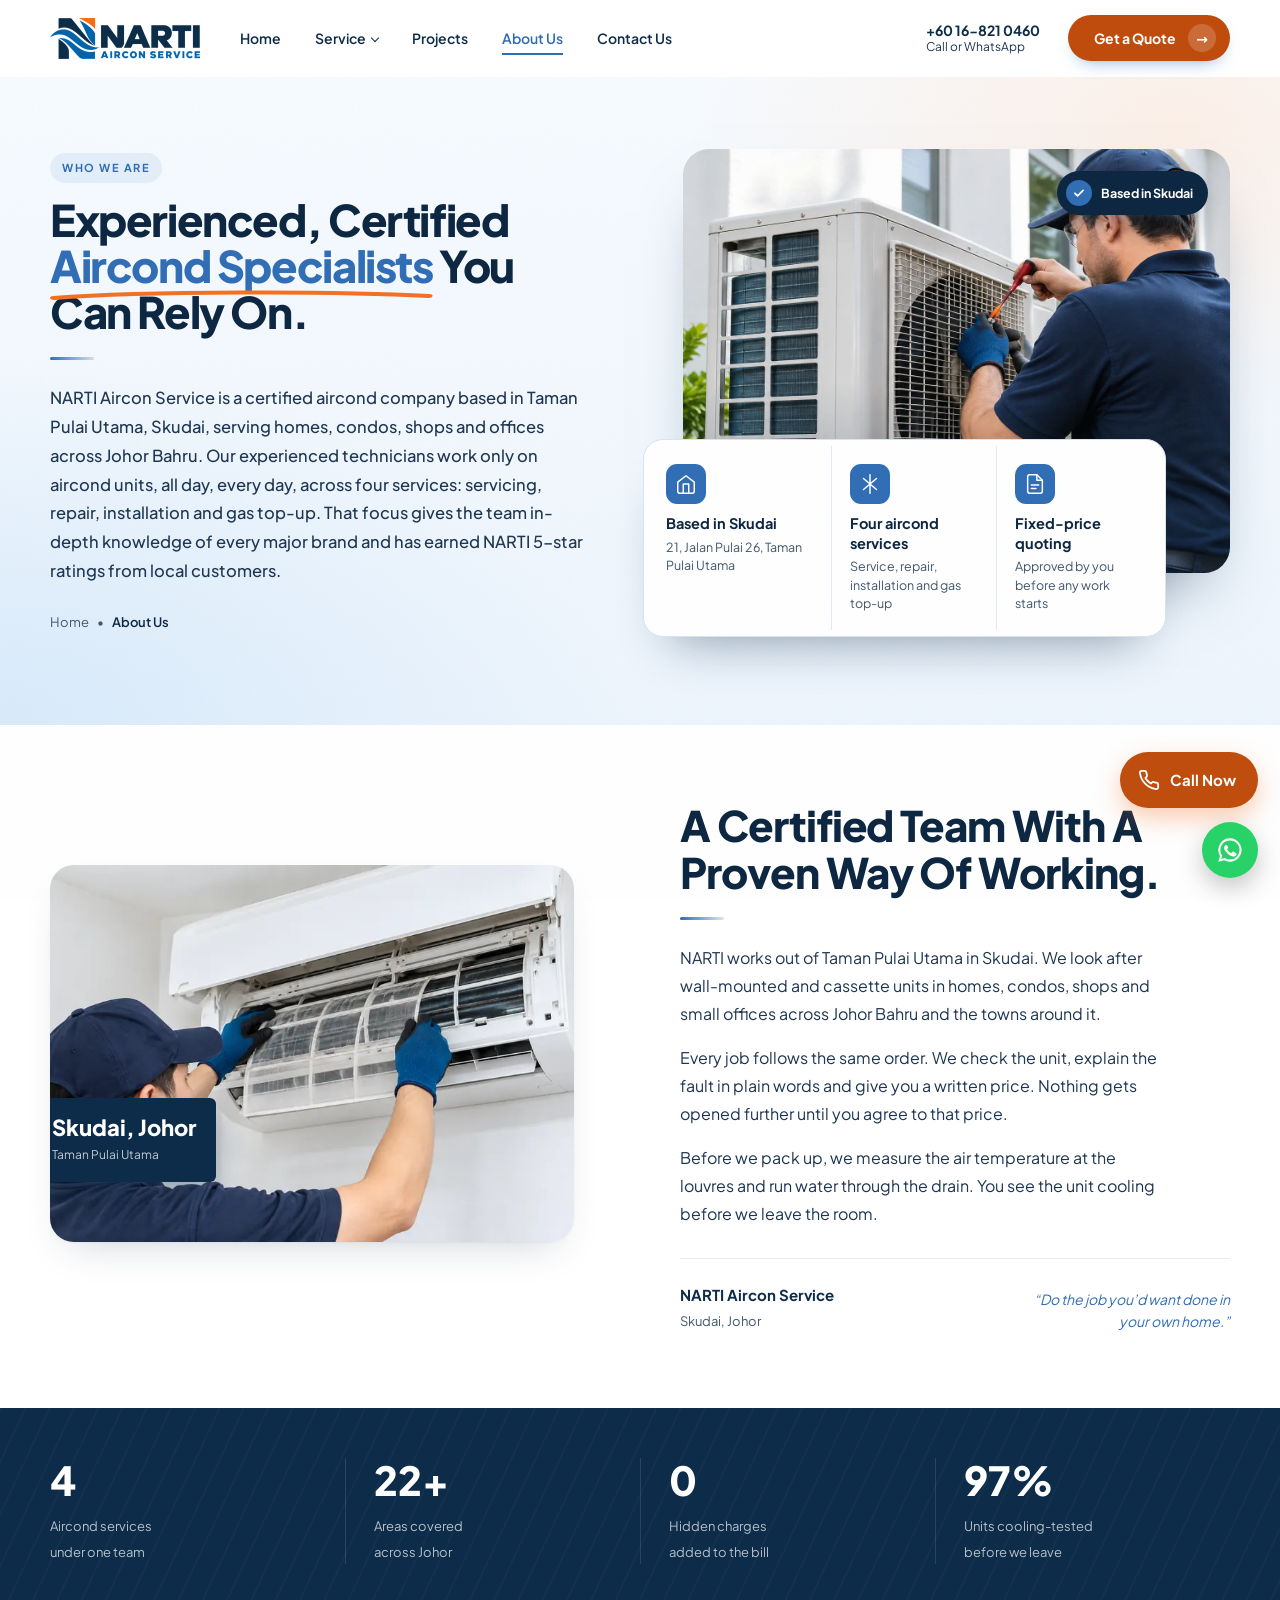
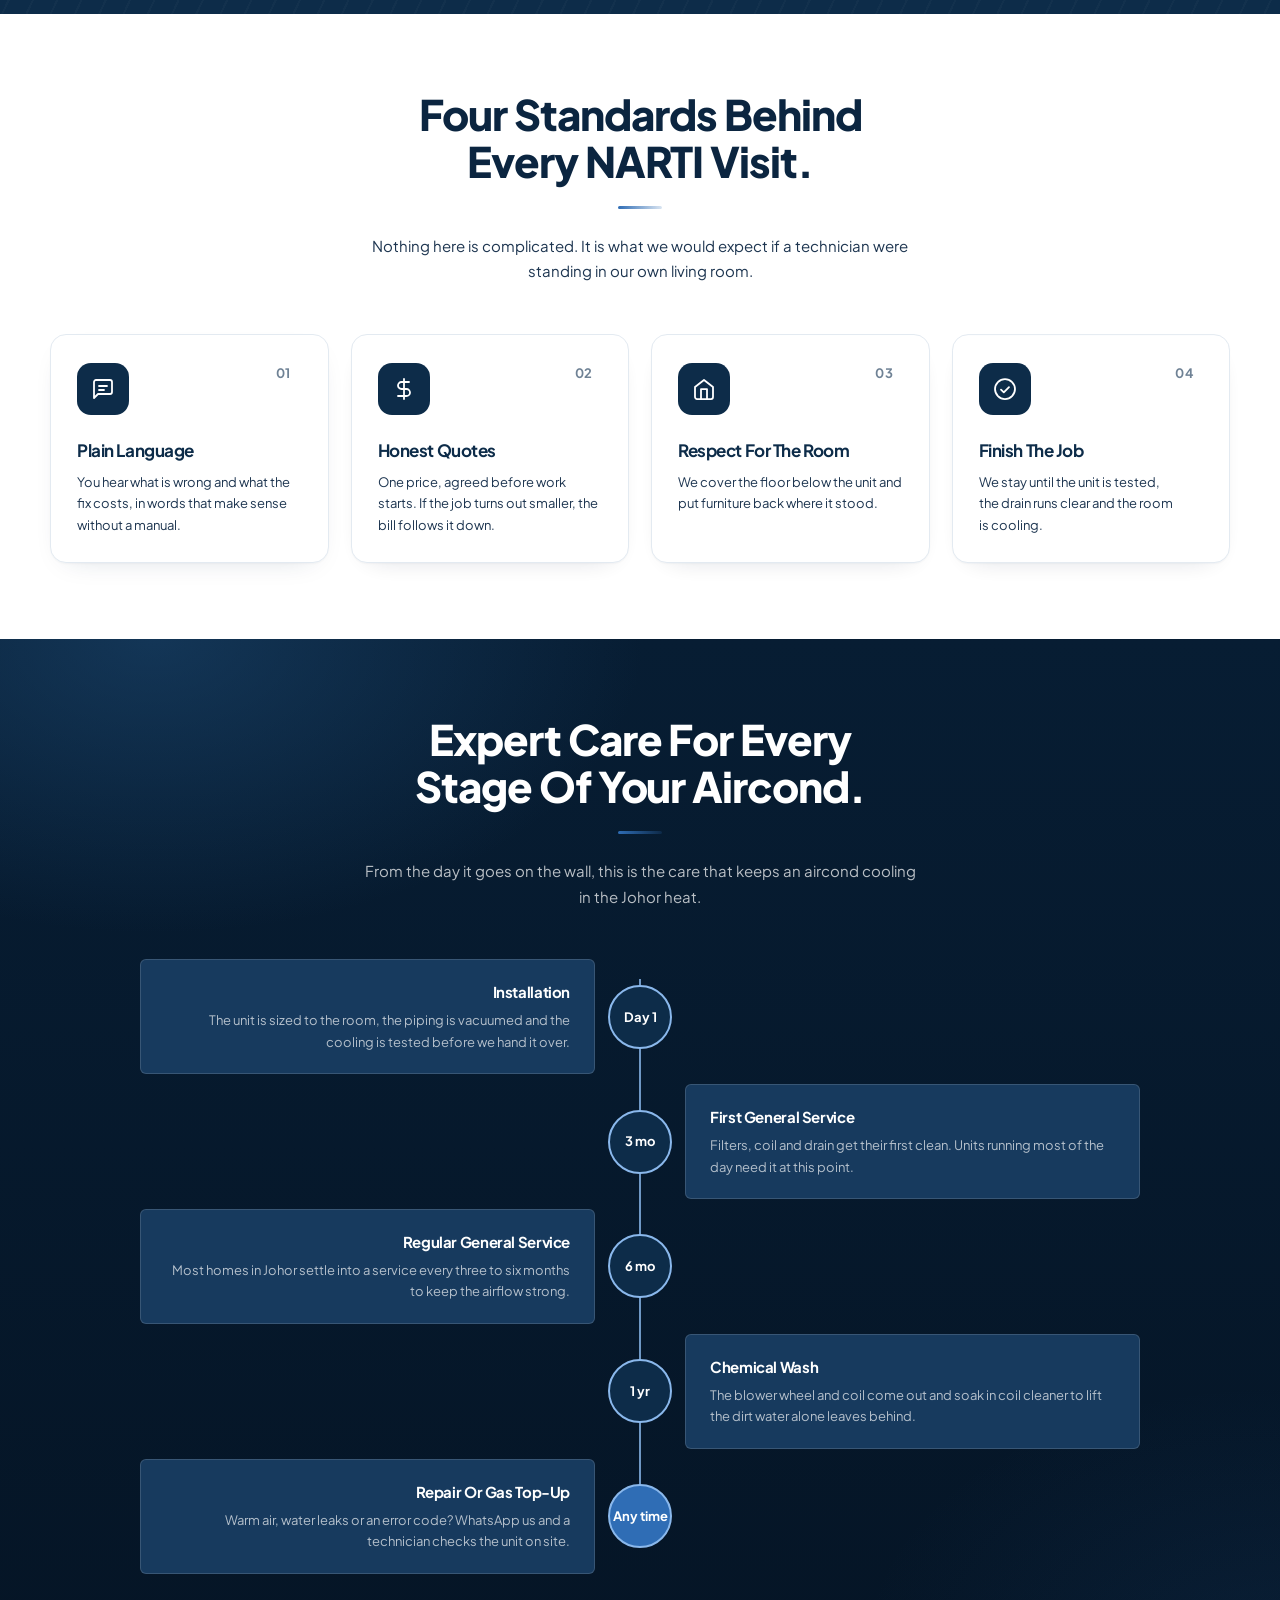
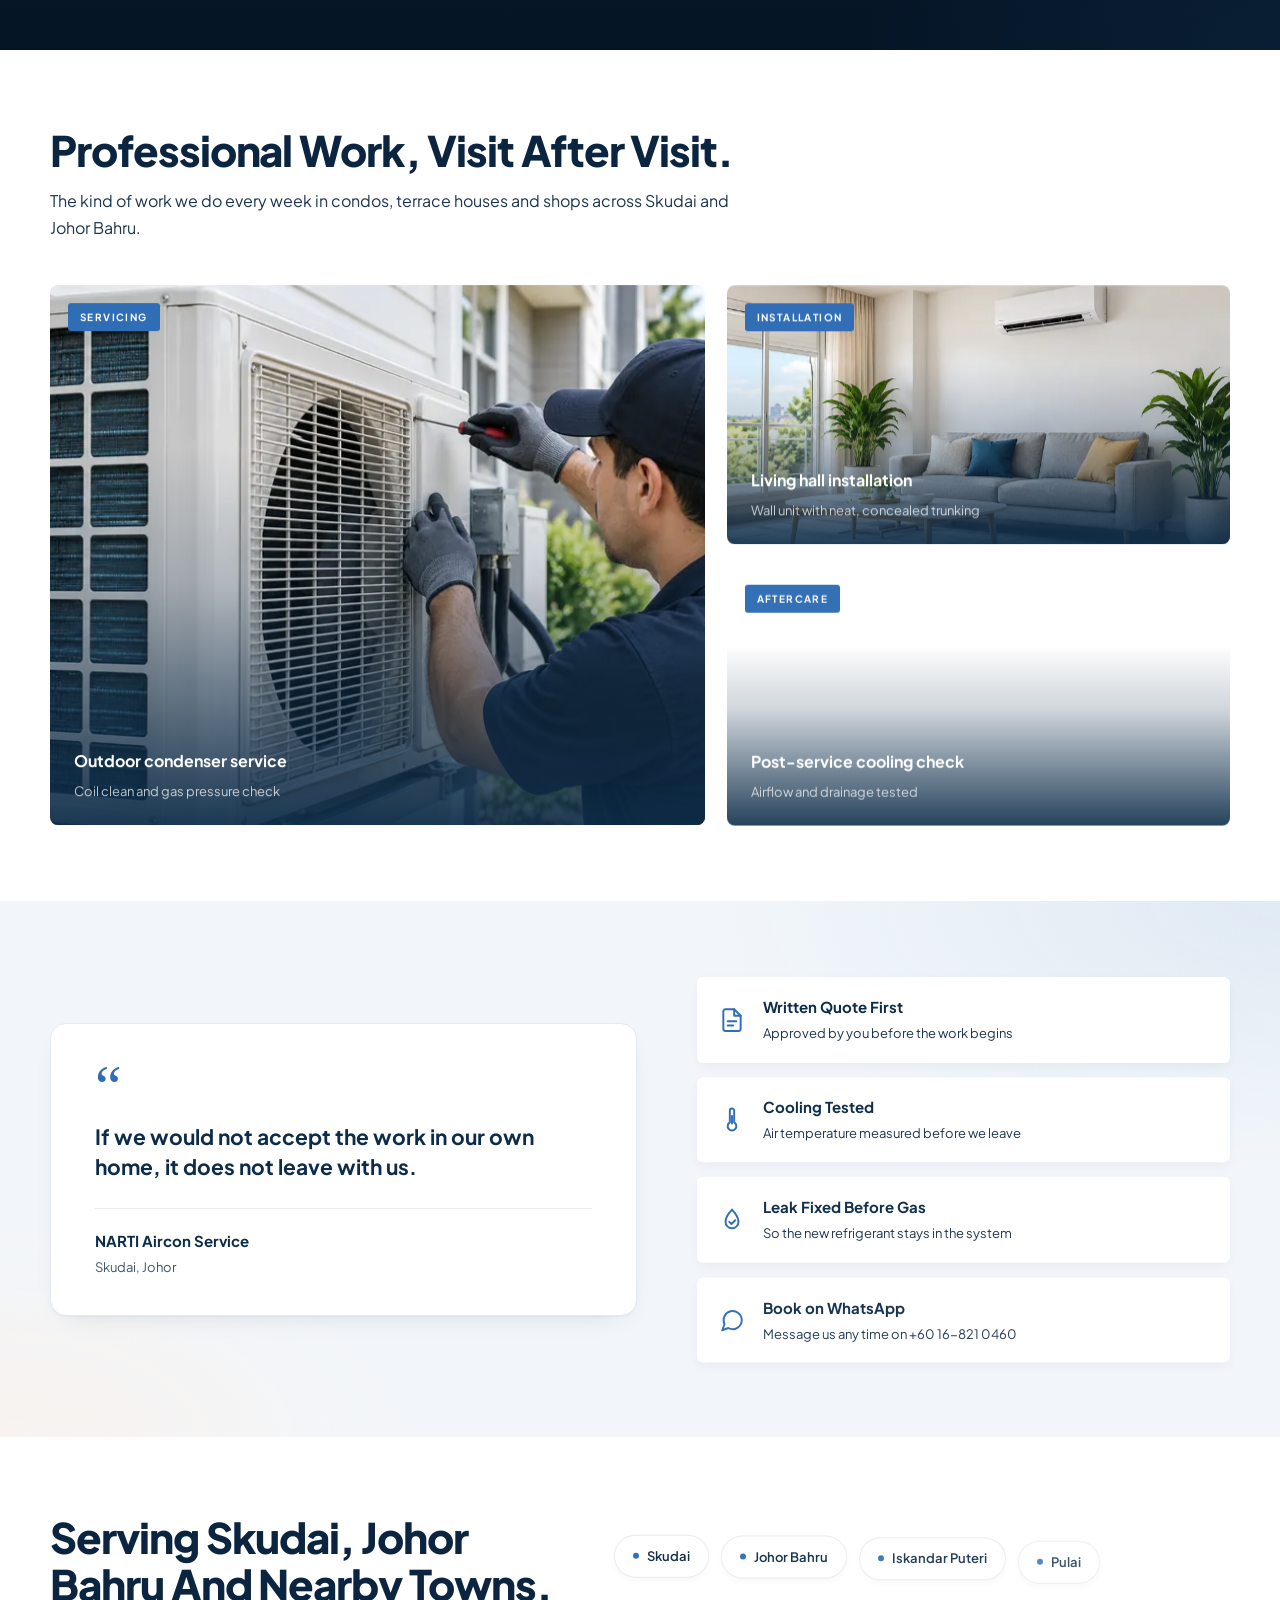
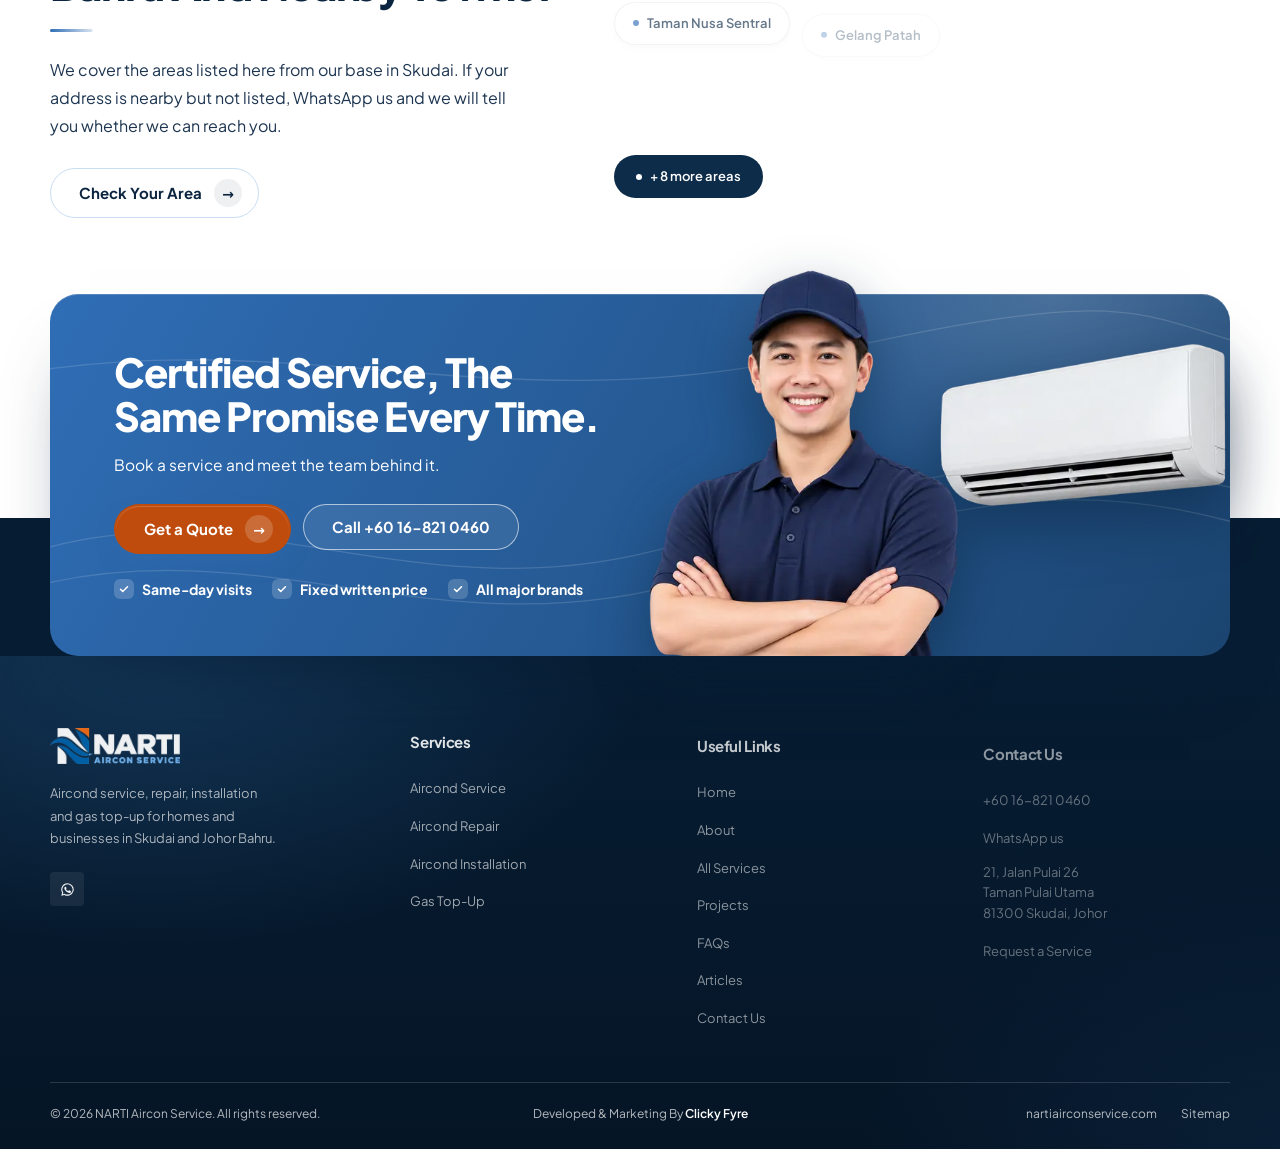
==== commit 60ef5ae4: "Remove the airflow lines from the light hero background Co-Authored-By: Claude Opus 5.5 <noreply@ant" ====
--- a/about/index.html
+++ b/about/index.html
@@ -224,7 +224,6 @@
 
     <!-- ============ ABOUT HERO ============ -->
     <section class="about-hero about-hero--light">
-      <svg class="ah-air" viewBox="0 0 1440 760" preserveAspectRatio="none" aria-hidden="true"><defs><linearGradient id="ahAir" x1="0" x2="1"><stop offset="0" stop-color="#2f6db5" stop-opacity="0"/><stop offset=".4" stop-color="#2f6db5" stop-opacity=".22"/><stop offset="1" stop-color="#2f6db5" stop-opacity="0"/></linearGradient></defs><path d="M-40 560 C 240 470, 420 640, 720 540 S 1180 420, 1480 500" stroke="url(#ahAir)" stroke-width="2"/><path d="M-40 600 C 260 520, 440 690, 740 590 S 1200 470, 1480 550" stroke="url(#ahAir)" stroke-width="1.5"/><path d="M-40 140 C 300 90, 520 200, 860 120 S 1300 60, 1480 110" stroke="url(#ahAir)" stroke-width="1.2"/></svg>
       <div class="container about-hero__grid">
         <div class="about-hero__content">
           <p class="eyebrow">Who We Are</p>
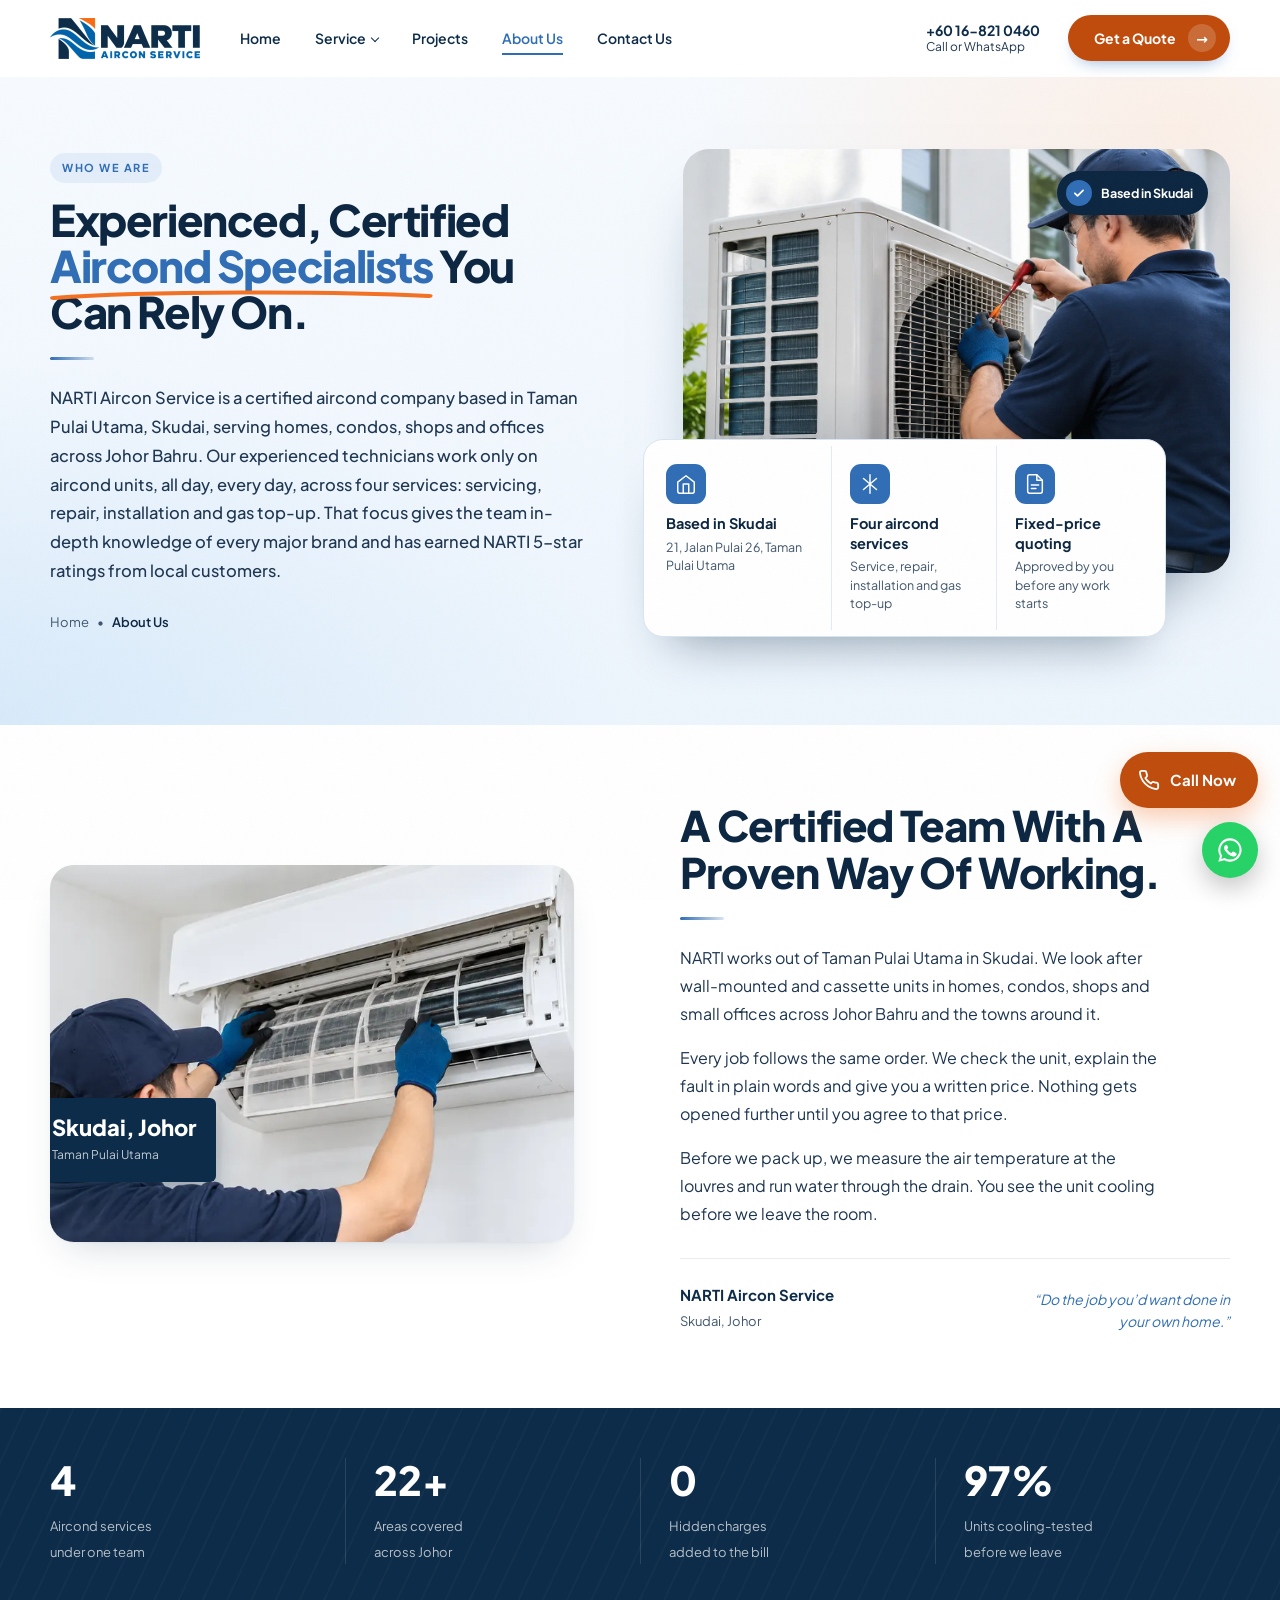
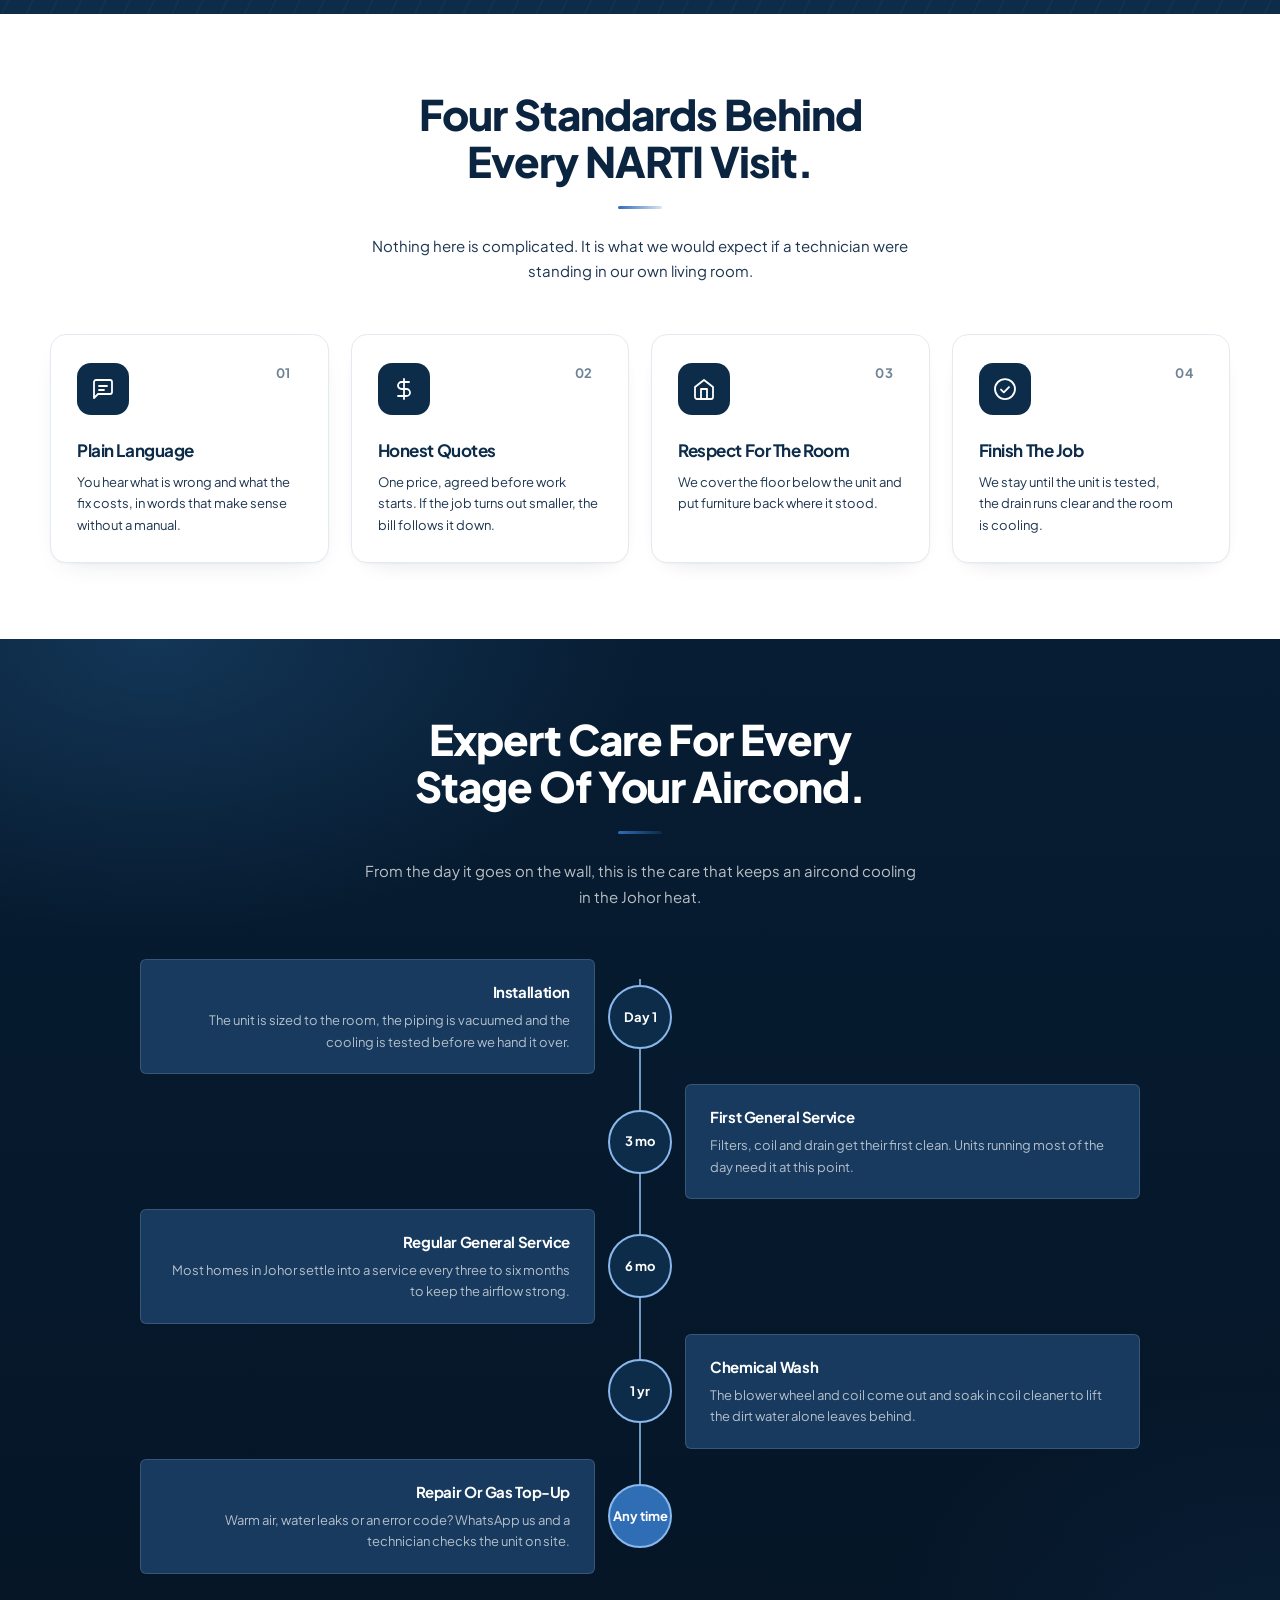
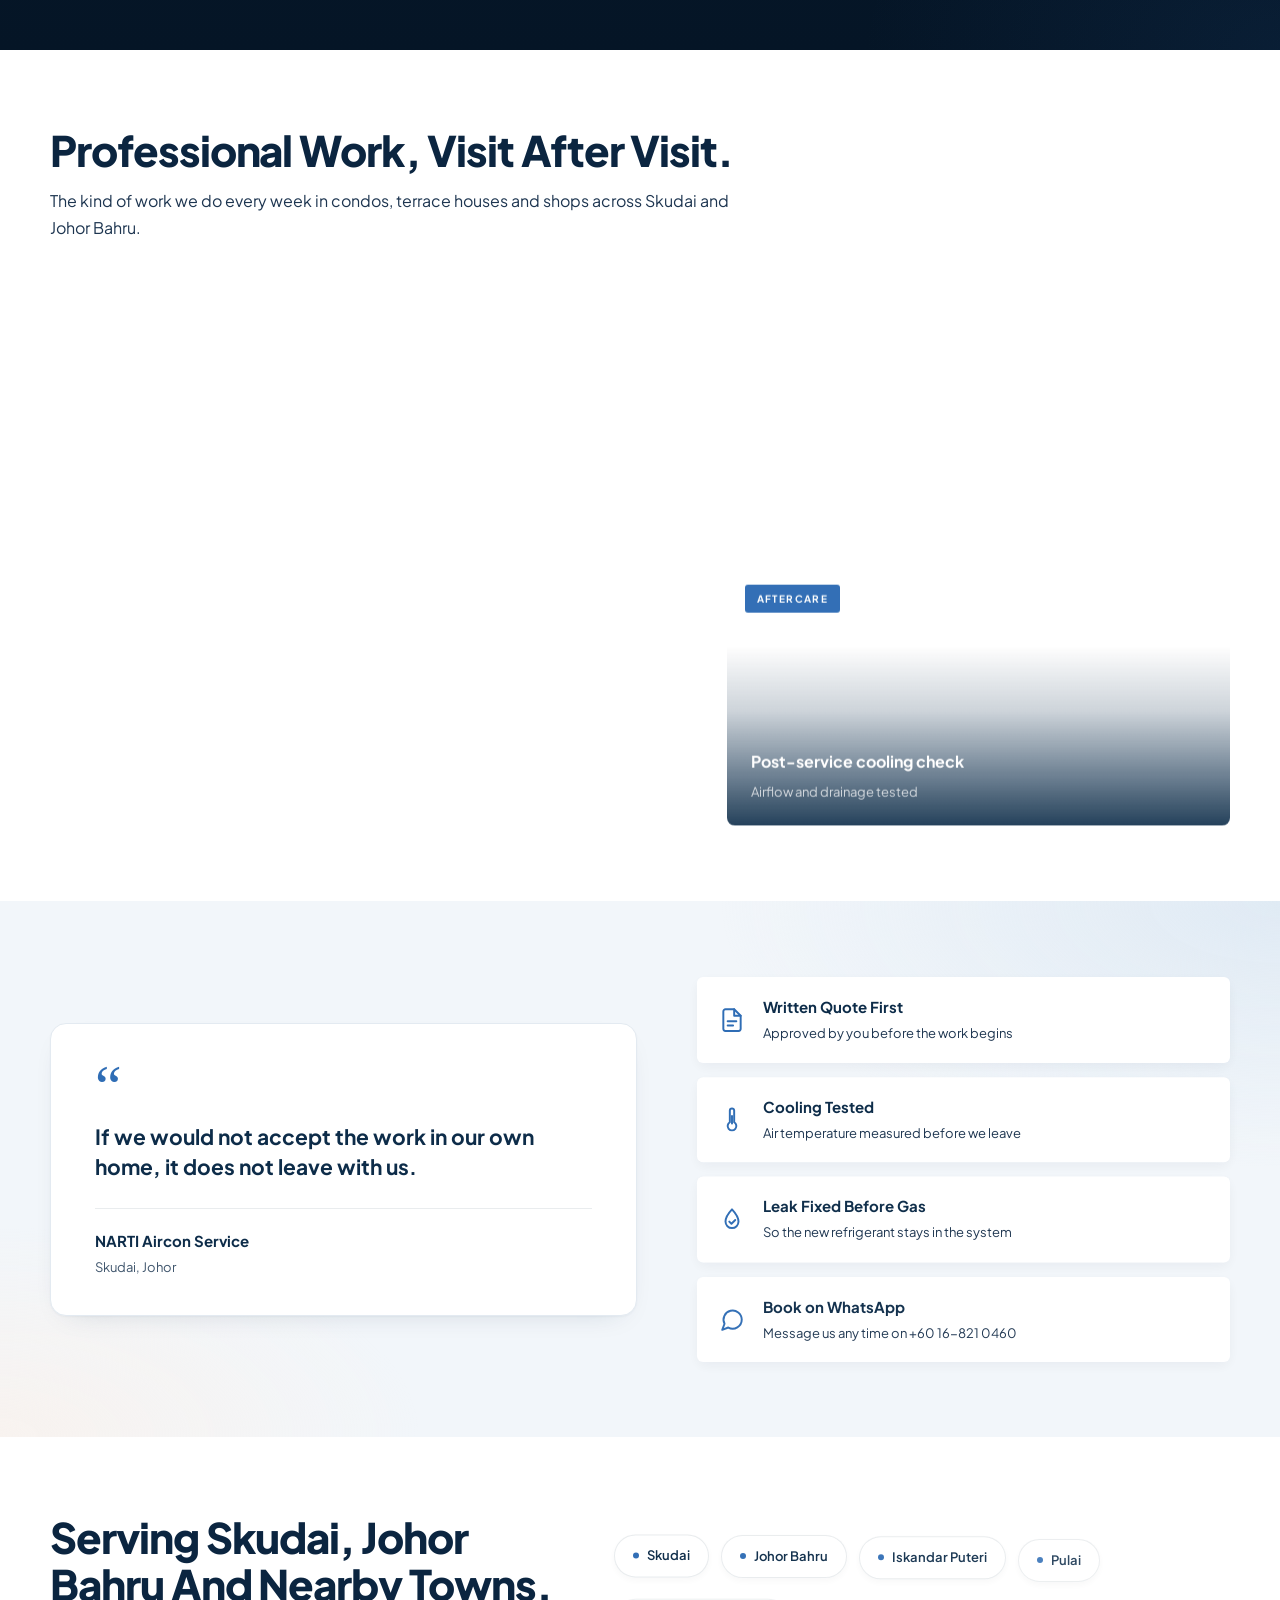
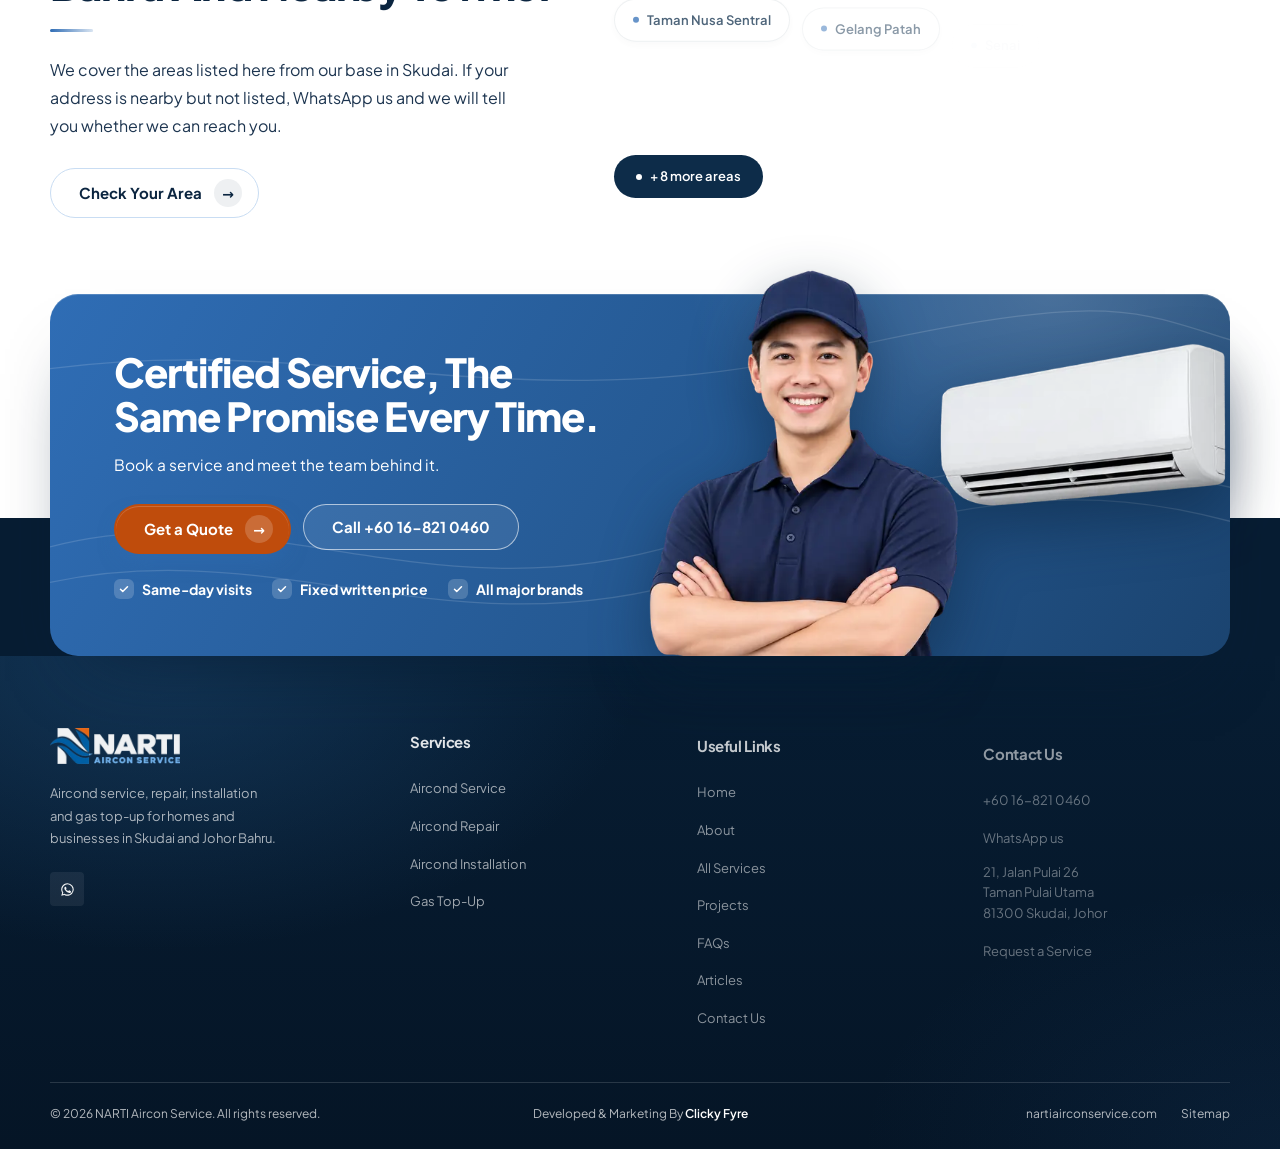
==== commit 0c65d5f7: "Service hero: rating badge above the H1, breadcrumb removed Co-Authored-By: Claude Opus 5.5 <noreply" ====
--- a/about/index.html
+++ b/about/index.html
@@ -27,7 +27,7 @@
 
   <link rel="preload" href="/assets/fonts/plus-jakarta-sans-latin.woff2" as="font" type="font/woff2" crossorigin>
 
-  <link rel="stylesheet" href="/assets/css/style.min.css?v=1553a2db">
+  <link rel="stylesheet" href="/assets/css/style.min.css?v=b5e0b8fa">
 
   <script type="application/ld+json">
 {
--- a/assets/css/style.min.css
+++ b/assets/css/style.min.css
@@ -1 +1 @@
-@font-face{font-family: 'Plus Jakarta Sans';font-style: normal;font-weight: 400 800;font-display: swap;src: url(/assets/fonts/plus-jakarta-sans-latin-ext.woff2) format('woff2');unicode-range: U+0100-02BA,U+02BD-02C5,U+02C7-02CC,U+02CE-02D7,U+02DD-02FF,U+0304,U+0308,U+0329,U+1D00-1DBF,U+1E00-1E9F,U+1EF2-1EFF,U+2020,U+20A0-20AB,U+20AD-20C4,U+2113,U+2C60-2C7F,U+A720-A7FF}@font-face{font-family: 'Plus Jakarta Sans';font-style: normal;font-weight: 400 800;font-display: swap;src: url(/assets/fonts/plus-jakarta-sans-latin.woff2) format('woff2');unicode-range: U+0000-00FF,U+0131,U+0152-0153,U+02BB-02BC,U+02C6,U+02DA,U+02DC,U+0304,U+0308,U+0329,U+2000-206F,U+20AC,U+2122,U+2191,U+2193,U+2212,U+2215,U+FEFF,U+FFFD}:root{--navy: #0d2c49;--navy-2: #173a5e;--navy-line: rgba(255,255,255,0.14);--orange: #f37021;--orange-dark: #dc5f12;--orange-soft: #fdeee4;--blue: #2f6db5;--blue-soft: #eef5fc;--light: #f1f6fa;--ink: #0f2a47;--text: #5b6b7c;--muted: #8a99a8;--border: #e3e9ef;--white: #ffffff;--font: "Inter",system-ui,-apple-system,"Segoe UI",Roboto,Arial,sans-serif;--container: 1140px;--radius: 6px;--shadow: 0 10px 30px rgba(13,44,73,0.08);--header-h: 76px}*,*::before,*::after{box-sizing: border-box}html{scroll-behavior: smooth;scroll-padding-top: var(--header-h)}body{margin: 0;font-family: var(--font);font-size: 16px;line-height: 1.6;color: var(--text);background: var(--white);-webkit-font-smoothing: antialiased;overflow-x: hidden}img{display: block;max-width: 100%;height: auto}a{color: inherit;text-decoration: none}ul{list-style: none;margin: 0;padding: 0}h1,h2,h3,p{margin: 0}button,input,select{font: inherit}.sr-only{position: absolute;width: 1px;height: 1px;padding: 0;margin: -1px;overflow: hidden;clip: rect(0,0,0,0);white-space: nowrap;border: 0}.container{width: 100%;max-width: calc(var(--container) + 48px);margin: 0 auto;padding: 0 24px}.eyebrow{font-size: 12px;font-weight: 700;letter-spacing: 0.16em;text-transform: uppercase;color: var(--orange);margin-bottom: 14px}.section-title{font-size: clamp(30px,3.4vw,42px);line-height: 1.15;font-weight: 800;letter-spacing: -0.02em;color: var(--ink)}.divider{display: block;width: 48px;height: 3px;border-radius: 3px;background: var(--orange);margin: 22px 0 24px}.text{font-size: 16px;line-height: 1.75;color: var(--text);max-width: 480px}.btn{display: inline-flex;align-items: center;justify-content: center;gap: 10px;height: 50px;padding: 0 28px;border-radius: var(--radius);border: 2px solid transparent;font-size: 15px;font-weight: 600;cursor: pointer;white-space: nowrap;transition: background-color .2s,color .2s,border-color .2s,transform .2s,box-shadow .2s}.btn__arrow{transition: transform .2s}.btn:hover .btn__arrow{transform: translateX(4px)}.btn--primary{background: var(--orange);color: var(--white);box-shadow: 0 8px 20px rgba(47,109,181,.25)}.btn--primary:hover{background: var(--orange-dark)}.btn--outline{border-color: var(--orange);color: var(--orange);background: transparent}.btn--outline:hover{background: var(--orange);color: var(--white)}.btn--ghost{border-color: rgba(255,255,255,.45);color: var(--white);background: transparent;height: 46px}.btn--ghost:hover{background: var(--white);color: var(--navy);border-color: var(--white)}.btn--white{background: var(--white);color: var(--orange)}.btn--white:hover{background: var(--navy);color: var(--white)}.btn--sm{height: 46px;padding: 0 24px;font-size: 14px}.btn--block{width: 100%}.link-more{display: inline-flex;gap: 8px;font-size: 11px;font-weight: 700;letter-spacing: .14em;text-transform: uppercase;color: var(--orange)}.link-more span{transition: transform .2s}.link-more:hover span{transform: translateX(4px)}.section{padding: 110px 0}.section--navy{background: var(--navy)}.section--navy .section-title{color: var(--white)}.section--light{background: var(--light)}.section-head{display: flex;justify-content: space-between;align-items: flex-end;gap: 40px;margin-bottom: 48px}.section-head__text{max-width: 300px;font-size: 15px;line-height: 1.7;color: var(--text)}.section--navy .section-head__text{color: rgba(255,255,255,.72)}.header{position: sticky;top: 0;z-index: 100;background: var(--white);transition: box-shadow .25s}.header.is-scrolled{box-shadow: 0 4px 20px rgba(13,44,73,.08)}.header__inner{display: flex;align-items: center;height: var(--header-h);gap: 40px}.header__logo img{width: 150px;height: auto}.nav{flex: 1}.nav__list{display: flex;gap: 34px}.nav__link{position: relative;font-size: 14px;font-weight: 600;color: var(--ink);padding: 6px 0;transition: color .2s}.nav__link::after{content: "";position: absolute;left: 0;right: 0;bottom: -2px;height: 2px;background: var(--orange);transform: scaleX(0);transition: transform .25s}.nav__link:hover,.nav__link.is-active{color: var(--blue)}.nav__link.is-active::after,.nav__link:hover::after{transform: scaleX(1)}.nav__cta{display: none}.header__right{display: flex;align-items: center;gap: 28px}.header__phone{display: flex;flex-direction: column;line-height: 1.3}.header__phone strong{font-size: 14px;font-weight: 700;color: var(--ink)}.header__phone span{font-size: 12px;color: var(--muted)}.nav-toggle{display: none;width: 44px;height: 44px;margin-left: auto;border: 0;background: transparent;cursor: pointer;padding: 10px}.nav-toggle span{display: block;height: 2px;background: var(--ink);border-radius: 2px;margin: 5px 0;transition: transform .25s,opacity .25s}.nav-toggle[aria-expanded="true"] span:nth-child(1){transform: translateY(7px) rotate(45deg)}.nav-toggle[aria-expanded="true"] span:nth-child(2){opacity: 0}.nav-toggle[aria-expanded="true"] span:nth-child(3){transform: translateY(-7px) rotate(-45deg)}.hero{position: relative;min-height: 560px;background: linear-gradient(135deg,#f9fbfe 0%,#eef4fa 100%);overflow: hidden}.hero__inner{position: relative;z-index: 2;display: flex;align-items: center;min-height: 560px}.hero__content{max-width: 50%;padding: 70px 40px 70px 0}.hero__title{font-size: clamp(36px,3.7vw,52px);line-height: 1.1;font-weight: 800;letter-spacing: -0.025em;color: var(--ink)}.hero__text{font-size: 16px;line-height: 1.8;color: var(--text);max-width: 400px}.hero__actions{display: flex;flex-wrap: wrap;gap: 14px;margin-top: 34px}.hero__visual{position: absolute;top: 0;right: 0;bottom: 0;width: 50%;background: var(--navy);clip-path: polygon(10% 0,100% 0,100% 100%,0 100%,0 26%);overflow: hidden}.hero__stripe{position: absolute;inset: 0;background: var(--orange);clip-path: polygon(0 26%,10% 0,20% 0,88% 100%,60% 100%,0 46%)}.hero__img{position: absolute;bottom: 0;left: 0;width: 108%;max-width: none;height: 100%;object-fit: cover;object-position: left bottom}.stats{background: var(--navy)}.stats__grid{display: grid;grid-template-columns: repeat(4,1fr);padding-top: 26px;padding-bottom: 26px}.stat{display: flex;align-items: center;gap: 14px}.stat__num{font-size: 30px;font-weight: 800;color: var(--orange);letter-spacing: -.02em;line-height: 1}.stat__label{font-size: 12px;line-height: 1.45;color: rgba(255,255,255,.75)}.about__grid{display: grid;grid-template-columns: 1fr 1fr;gap: 60px;align-items: center}.checklist{margin: 26px 0 34px;display: grid;gap: 14px}.checklist li{position: relative;padding-left: 34px;font-size: 15px;font-weight: 500;color: var(--ink)}.checklist li::before{content: "";position: absolute;left: 0;top: 50%;width: 20px;height: 20px;margin-top: -10px;border-radius: 50%;background: var(--orange) url("data:image/svg+xml,%3Csvg xmlns='http://www.w3.org/2000/svg' viewBox='0 0 24 24' fill='none' stroke='white' stroke-width='3.5' stroke-linecap='round' stroke-linejoin='round'%3E%3Cpath d='M5 12.5l4.5 4.5L19 7.5'/%3E%3C/svg%3E") center / 11px no-repeat}.about__collage{position: relative;width: 100%;max-width: 440px;aspect-ratio: 440 / 320;margin-left: auto;margin-right: 30px}.about__img{position: absolute;object-fit: cover;border: 3px solid var(--white);box-shadow: var(--shadow)}.about__img--main{left: 13%;top: 0;width: 55%;height: 67%;z-index: 2}.about__img--tr{left: 69%;top: 13%;width: 31%;height: 42%;z-index: 1;object-position: 70% center}.about__img--bl{left: 0;top: 58%;width: 41%;height: 42%;z-index: 3}.about__img--br{left: 52%;top: 55%;width: 48%;height: 45%;z-index: 3}.about__deco{position: absolute;background: var(--blue-soft);z-index: 0}.about__deco--1{left: 0;top: 32%;width: 16%;height: 24%;background: #dcebfa}.about__deco--2{left: 67%;top: 0;width: 29%;height: 16%;background: #dcebfa}.about__deco--3{left: 40%;top: 68%;width: 14%;height: 24%;background: #dcebfa}.services__grid{display: grid;grid-template-columns: 0.8fr 1fr;gap: 50px;align-items: start}.services__intro .btn{margin-bottom: 28px}.services__img{border-radius: var(--radius);overflow: hidden;border-bottom: 3px solid var(--orange)}.services__img img{width: 100%;aspect-ratio: 420 / 175;object-fit: cover;object-position: center 35%}.services__cards{display: grid;grid-template-columns: repeat(3,1fr);border: 1px solid var(--navy-line);border-radius: var(--radius);overflow: hidden}.service-card{padding: 30px 24px 28px;border-right: 1px solid var(--navy-line);border-bottom: 1px solid var(--navy-line);transition: background-color .25s}.service-card:nth-child(3n){border-right: 0}.service-card:nth-last-child(-n+3){border-bottom: 0}.service-card:hover{background: rgba(255,255,255,.04)}.service-card__icon{width: 30px;height: 30px;fill: none;stroke: var(--orange);stroke-width: 1.6;stroke-linecap: round;stroke-linejoin: round;margin-bottom: 22px}.service-card__title{font-size: 15px;font-weight: 700;color: var(--white);margin-bottom: 8px}.service-card__text{font-size: 13px;line-height: 1.65;color: rgba(255,255,255,.62);margin-bottom: 18px;min-height: 43px}.request__grid{display: grid;grid-template-columns: 380px 1fr;gap: 50px;align-items: center}.request-form{background: var(--orange);border-radius: 8px;padding: 34px 28px 30px;display: grid;gap: 12px;box-shadow: 0 20px 40px rgba(47,109,181,.2)}.request-form__title{font-size: 20px;font-weight: 700;color: var(--white);margin-bottom: 8px}.field{width: 100%;height: 42px;padding: 0 14px;border-radius: 4px;border: 1px solid rgba(255,255,255,.28);background: rgba(255,255,255,.16);color: var(--white);font-size: 13px;outline: none;transition: border-color .2s,background-color .2s;-webkit-appearance: none;appearance: none}.field::placeholder{color: rgba(255,255,255,.78)}.field:focus{border-color: var(--white);background: rgba(255,255,255,.24)}.field.is-invalid{border-color: var(--navy)}.field-select{position: relative}.field-select::after{content: "";position: absolute;right: 16px;top: 50%;width: 7px;height: 7px;margin-top: -6px;border-right: 2px solid var(--white);border-bottom: 2px solid var(--white);transform: rotate(45deg);pointer-events: none}select.field{cursor: pointer}select.field:invalid{color: rgba(255,255,255,.78)}select.field option{color: var(--ink)}input[type="date"].field::-webkit-calendar-picker-indicator{filter: invert(1);cursor: pointer}.request-form .btn{margin-top: 12px;height: 48px}.request-form__msg{font-size: 13px;color: var(--white);min-height: 0}.request-form__msg:empty{display: none}.request__content .text{margin-bottom: 30px}.steps__grid{display: grid;grid-template-columns: repeat(4,1fr);gap: 22px}.step__media{position: relative;border-radius: 4px;overflow: hidden;margin-bottom: 20px}.step__media img{width: 100%;aspect-ratio: 240 / 150;object-fit: cover;transition: transform .5s}.step:hover .step__media img{transform: scale(1.05)}.step__num{position: absolute;top: 0;right: 0;min-width: 42px;height: 38px;display: grid;place-items: center;background: var(--orange);color: var(--white);font-size: 13px;font-weight: 700;border-radius: 0 4px 0 6px}.step__title{font-size: 16px;font-weight: 700;color: var(--ink);margin-bottom: 6px}.step__text{font-size: 13px;line-height: 1.65;color: var(--text)}.work__grid{display: grid;grid-template-columns: repeat(3,1fr);gap: 24px}.work-card{background: var(--white);border-radius: 4px;overflow: hidden;transition: transform .3s,box-shadow .3s}.work-card:hover{transform: translateY(-6px);box-shadow: 0 20px 40px rgba(0,0,0,.25)}.work-card img{width: 100%;aspect-ratio: 320 / 180;object-fit: cover}.work-card__body{padding: 20px 22px 22px;border-left: 3px solid var(--orange)}.work-card__title{font-size: 15px;font-weight: 700;color: var(--ink);margin-bottom: 4px}.work-card__text{font-size: 13px;color: var(--text)}.why__grid{display: grid;grid-template-columns: 1fr 1fr;gap: 50px;align-items: end}.why__content .text{margin-bottom: 28px}.why__img{border-radius: 4px;overflow: hidden}.why__img img{width: 100%;aspect-ratio: 460 / 185;object-fit: cover;object-position: center 40%}.why__cards{display: grid;grid-template-columns: 1fr 1fr;gap: 18px}.why-card{position: relative;background: var(--blue-soft);border-top: 3px solid var(--blue);border-radius: 4px;padding: 26px 22px 24px;transition: transform .3s,box-shadow .3s}.why-card:hover{transform: translateY(-4px);box-shadow: var(--shadow)}.why-card__num{position: absolute;top: 18px;right: 20px;font-size: 22px;font-weight: 800;color: #d6e4f3}.why-card__icon{width: 24px;height: 24px;fill: none;stroke: var(--blue);stroke-width: 1.7;stroke-linecap: round;stroke-linejoin: round;margin-bottom: 18px}.why-card__title{font-size: 15px;font-weight: 700;color: var(--ink);margin-bottom: 6px}.why-card__text{font-size: 13px;line-height: 1.65;color: var(--text)}.faq__grid{display: grid;grid-template-columns: 0.72fr 1fr;gap: 54px;align-items: end}.faq__img{border-radius: 4px;overflow: hidden}.faq__img img{width: 100%;aspect-ratio: 380 / 230;object-fit: cover}.faq__content .section-title{margin-bottom: 30px}.accordion{display: grid;gap: 12px}.accordion__item{background: var(--navy-2);border: 1px solid var(--navy-line);border-radius: 4px;transition: border-color .25s}.accordion__item.is-open{border-color: rgba(47,109,181,.55)}.accordion__btn{width: 100%;display: flex;align-items: center;justify-content: space-between;gap: 16px;padding: 18px 20px;background: none;border: 0;color: var(--white);font-size: 14px;font-weight: 600;text-align: left;cursor: pointer}.accordion__icon{position: relative;flex: 0 0 12px;width: 12px;height: 12px}.accordion__icon::before,.accordion__icon::after{content: "";position: absolute;left: 0;top: 50%;width: 12px;height: 2px;margin-top: -1px;background: rgba(255,255,255,.6);transition: transform .25s}.accordion__icon::after{transform: rotate(90deg)}.accordion__item.is-open .accordion__icon::after{transform: rotate(0)}.accordion__panel{display: grid;grid-template-rows: 0fr;transition: grid-template-rows .3s ease}.accordion__item.is-open .accordion__panel{grid-template-rows: 1fr}.accordion__panel>p{overflow: hidden;padding: 0 20px;font-size: 13px;line-height: 1.75;color: rgba(255,255,255,.68)}.accordion__item.is-open .accordion__panel>p{padding-bottom: 20px}.blog__grid{display: grid;grid-template-columns: repeat(3,1fr);gap: 24px}.post-card{background: var(--white);border: 1px solid var(--border);border-radius: 4px;overflow: hidden;transition: transform .3s,box-shadow .3s}.post-card:hover{transform: translateY(-6px);box-shadow: var(--shadow)}.post-card__media{display: block;overflow: hidden}.post-card__media img{width: 100%;aspect-ratio: 320 / 125;object-fit: cover;transition: transform .5s}.post-card:hover .post-card__media img{transform: scale(1.05)}.post-card__body{padding: 20px 22px 24px}.post-card__cat{display: block;font-size: 10px;font-weight: 700;letter-spacing: .14em;text-transform: uppercase;color: var(--blue);margin-bottom: 8px}.post-card__title{font-size: 15px;font-weight: 700;color: var(--ink);margin-bottom: 8px;line-height: 1.4}.post-card__title a:hover{color: var(--orange)}.post-card__text{font-size: 13px;line-height: 1.65;color: var(--text)}.cta{display: grid;grid-template-columns: 1fr 1fr;min-height: 340px}.cta__left{background: var(--orange);display: flex;align-items: center;justify-content: flex-end}.cta__content{width: 100%;max-width: calc(var(--container) / 2 + 24px);padding: 60px 40px 60px 24px}.cta__title{font-size: clamp(28px,3vw,36px);line-height: 1.15;font-weight: 800;letter-spacing: -.02em;color: var(--white);margin-bottom: 14px}.cta__text{font-size: 14px;line-height: 1.7;color: rgba(255,255,255,.88);margin-bottom: 26px}.cta__right{position: relative;background: linear-gradient(90deg,#f37021 0%,#f58a2f 100%);overflow: hidden}.cta__wave{position: absolute;left: 0;top: 0;width: 100%;height: calc(100% + 2px)}.cta__img{position: absolute;left: 0;bottom: 0;width: 100%;height: 100%;max-width: none;object-fit: cover;object-position: left top}.footer{background: var(--navy);color: rgba(255,255,255,.7);padding-top: 70px}.footer__grid{display: grid;grid-template-columns: 1.3fr 1fr 1fr 1fr;gap: 40px;padding-bottom: 60px}.footer__brand img{width: 130px;margin-bottom: 18px}.footer__brand p{font-size: 13px;line-height: 1.75;margin-bottom: 22px}.socials{display: flex;gap: 10px}.socials a{width: 34px;height: 34px;display: grid;place-items: center;border-radius: 4px;background: rgba(255,255,255,.08);transition: background-color .2s}.socials a:hover{background: var(--orange)}.socials svg{width: 15px;height: 15px;fill: var(--white)}.footer__col h3{font-size: 15px;font-weight: 700;color: var(--white);margin-bottom: 20px}.footer__col ul{display: grid;gap: 12px}.footer__col a{font-size: 13px;transition: color .2s}.footer__col a:hover{color: var(--orange)}.footer__bottom{display: flex;justify-content: space-between;align-items: center;gap: 20px;padding-top: 22px;padding-bottom: 26px;font-size: 12px;position: relative}.footer__bottom::before{content: "";position: absolute;top: 0;left: 24px;right: 24px;height: 1px;background: var(--navy-line)}.footer__bottom ul{display: flex;gap: 24px}.footer__bottom a:hover{color: var(--orange)}.reveal{opacity: 0;transform: translateY(24px);transition: opacity .7s ease,transform .7s ease}.reveal.is-visible{opacity: 1;transform: none}@media (prefers-reduced-motion: reduce){html{scroll-behavior: auto}.reveal{opacity: 1;transform: none;transition: none}*{transition-duration: 0s !important}}@media (max-width: 1140px){.header__phone{display: none}.nav__list{gap: 26px}}@media (max-width: 991px){:root{--header-h: 68px}.section{padding: 80px 0}.nav-toggle{display: block}.header__right{display: none}.nav{position: fixed;top: var(--header-h);left: 0;right: 0;background: var(--white);padding: 12px 24px 28px;box-shadow: 0 20px 30px rgba(13,44,73,.12);transform: translateY(-12px);opacity: 0;visibility: hidden;transition: opacity .25s,transform .25s,visibility .25s}.nav.is-open{opacity: 1;visibility: visible;transform: none}.nav__list{flex-direction: column;gap: 0}.nav__link{display: block;padding: 14px 0;border-bottom: 1px solid var(--border)}.nav__link::after{display: none}.nav__cta{display: inline-flex;width: 100%;margin-top: 20px}.hero,.hero__inner{min-height: 0}.hero__content{max-width: 560px;padding: 60px 0 40px}.hero__visual{position: relative;width: 100%;height: 380px;clip-path: polygon(0 12%,100% 0,100% 100%,0 100%)}.hero__img{width: 100%;object-position: center bottom}.stats__grid{grid-template-columns: repeat(2,1fr);gap: 22px;padding-top: 30px;padding-bottom: 30px}.about__grid,.services__grid,.request__grid,.why__grid,.faq__grid{grid-template-columns: 1fr}.about__collage{margin: 10px auto 0}.services__cards{grid-template-columns: repeat(2,1fr)}.service-card:nth-child(3n){border-right: 1px solid var(--navy-line)}.service-card:nth-child(2n){border-right: 0}.service-card:nth-last-child(-n+3){border-bottom: 1px solid var(--navy-line)}.service-card:nth-last-child(-n+2){border-bottom: 0}.request__grid{max-width: 560px}.request-form{order: 2}.faq__img{order: 2}.steps__grid{grid-template-columns: repeat(2,1fr);row-gap: 36px}.work__grid,.blog__grid{grid-template-columns: repeat(2,1fr)}.cta{grid-template-columns: 1fr}.cta__left{justify-content: flex-start}.cta__right{height: 320px}.cta__img{object-position: center top}.footer__grid{grid-template-columns: 1fr 1fr}}@media (max-width: 640px){.section{padding: 64px 0}.container{padding-left: 16px;padding-right: 16px}.footer__bottom::before{left: 16px;right: 16px}.section-head{flex-direction: column;align-items: flex-start;gap: 16px;margin-bottom: 32px}.hero__actions .btn{flex: 1 1 auto}.hero__visual{height: 280px}.stat__num{font-size: 24px}.services__cards{grid-template-columns: 1fr}.service-card{border-right: 0 !important;border-bottom: 1px solid var(--navy-line) !important}.service-card:last-child{border-bottom: 0 !important}.steps__grid,.work__grid,.blog__grid,.why__cards{grid-template-columns: 1fr}.request-form{padding: 28px 20px}.cta__content{padding: 56px 16px}.cta__right{height: 240px}.footer__grid{grid-template-columns: 1fr;gap: 32px}.footer__bottom{flex-direction: column;text-align: center}}.nav__item--dropdown{position: relative}.nav__caret{display: inline-block;width: 6px;height: 6px;margin-left: 4px;border-right: 1.5px solid currentColor;border-bottom: 1.5px solid currentColor;transform: translateY(-3px) rotate(45deg)}.dropdown{position: absolute;top: calc(100% + 14px);left: -18px;min-width: 230px;padding: 10px 0;background: var(--white);border-top: 3px solid var(--orange);border-radius: 0 0 var(--radius) var(--radius);box-shadow: 0 18px 40px rgba(13,44,73,.14);opacity: 0;visibility: hidden;transform: translateY(8px);transition: opacity .2s,transform .2s,visibility .2s;z-index: 10}.dropdown::before{content: "";position: absolute;left: 0;right: 0;top: -17px;height: 14px}.nav__item--dropdown:hover .dropdown,.nav__item--dropdown:focus-within .dropdown{opacity: 1;visibility: visible;transform: none}.dropdown a{display: block;padding: 10px 20px;font-size: 14px;font-weight: 500;color: var(--ink);transition: color .2s,background-color .2s}.dropdown a:hover,.dropdown a.is-current{color: var(--orange);background: var(--orange-soft)}.services__cards--4{grid-template-columns: repeat(2,1fr)}.services__cards--4 .service-card{padding: 36px 30px 32px}.services__cards--4 .service-card:nth-child(3n){border-right: 1px solid var(--navy-line)}.services__cards--4 .service-card:nth-child(2n){border-right: 0}.services__cards--4 .service-card:nth-last-child(-n+3){border-bottom: 1px solid var(--navy-line)}.services__cards--4 .service-card:nth-last-child(-n+2){border-bottom: 0}.services__cards--4 .service-card__title{font-size: 17px}.services__cards--4 .service-card__text{font-size: 14px;min-height: 0}a.service-card{display: block}a.service-card:hover .link-more span{transform: translateX(4px)}.page-hero{background: var(--navy);padding: 70px 0 80px;overflow: hidden}.page-hero__grid{display: grid;grid-template-columns: 1.05fr 1fr;gap: 60px;align-items: center}.breadcrumb{display: flex;flex-wrap: wrap;gap: 8px;font-size: 13px;color: rgba(255,255,255,.6);margin-bottom: 26px}.breadcrumb a:hover{color: var(--orange)}.breadcrumb [aria-current]{color: var(--white)}.page-hero__title{font-size: clamp(32px,3.6vw,46px);line-height: 1.12;font-weight: 800;letter-spacing: -0.02em;color: var(--white)}.page-hero__text{font-size: 16px;line-height: 1.75;color: rgba(255,255,255,.78);max-width: 520px}.page-hero__text + .page-hero__text{margin-top: 14px}.page-hero__media{position: relative;border-radius: var(--radius);overflow: hidden;border-bottom: 4px solid var(--orange);box-shadow: 0 30px 60px rgba(0,0,0,.3)}.page-hero__media img{width: 100%;aspect-ratio: 3 / 2;object-fit: cover}.page-hero__media--cutout{background: linear-gradient(135deg,var(--orange) 0 45%,var(--navy-2) 45%)}.page-hero__media--cutout img{object-fit: contain;object-position: center bottom}.symptoms__grid{display: grid;grid-template-columns: repeat(3,1fr);gap: 16px}.symptom{display: flex;align-items: flex-start;gap: 14px;background: var(--white);border: 1px solid var(--border);border-left: 3px solid var(--orange);border-radius: 4px;padding: 20px 20px;font-size: 15px;font-weight: 500;line-height: 1.5;color: var(--ink)}.symptom svg{flex: 0 0 22px;width: 22px;height: 22px;padding: 4px;border-radius: 50%;background: var(--orange);fill: none;stroke: var(--white);stroke-width: 3.5;stroke-linecap: round;stroke-linejoin: round}.included__grid{display: grid;grid-template-columns: 0.9fr 1.1fr;gap: 60px;align-items: center}.included__media{border-radius: var(--radius);overflow: hidden;box-shadow: var(--shadow)}.included__media img{width: 100%;aspect-ratio: 4 / 5;object-fit: cover}.included__content .text{margin-bottom: 28px}.packages{display: grid;gap: 18px}.packages--2{grid-template-columns: 1fr 1fr}.package{background: var(--blue-soft);border-top: 3px solid var(--blue);border-radius: 4px;padding: 24px 22px}.package__title{font-size: 16px;font-weight: 700;color: var(--ink);margin-bottom: 16px}.checklist--tight{margin: 0;gap: 12px}.checklist--tight li{font-size: 14px;line-height: 1.5;padding-left: 30px}.checklist--tight li::before{top: 1px;margin-top: 0;width: 18px;height: 18px;background-size: 10px}.service-links{display: grid;grid-template-columns: repeat(3,1fr);gap: 22px}.service-link{display: block;background: var(--white);border: 1px solid var(--border);border-radius: 4px;padding: 30px 26px;transition: transform .3s,box-shadow .3s,border-color .3s}.service-link:hover{transform: translateY(-6px);box-shadow: var(--shadow);border-color: transparent}.service-link:hover .link-more span{transform: translateX(4px)}.service-link__icon{width: 30px;height: 30px;fill: none;stroke: var(--orange);stroke-width: 1.6;stroke-linecap: round;stroke-linejoin: round;margin-bottom: 18px}.service-link__title{font-size: 17px;font-weight: 700;color: var(--ink);margin-bottom: 8px}.service-link__text{font-size: 14px;line-height: 1.65;color: var(--text);margin-bottom: 16px}.footer__contact a{line-height: 1.6;display: inline-block}.accordion__panel a{color: var(--orange);text-decoration: underline}.wa-float{position: fixed;right: 22px;bottom: 22px;z-index: 90;width: 56px;height: 56px;display: grid;place-items: center;border-radius: 50%;background: #25d366;box-shadow: 0 10px 25px rgba(0,0,0,.22);transition: transform .2s}.wa-float:hover{transform: scale(1.08)}.wa-float svg{width: 28px;height: 28px;fill: var(--white)}@media (max-width: 991px){.nav__caret{display: none}.dropdown{position: static;opacity: 1;visibility: visible;transform: none;box-shadow: none;border: 0;padding: 0 0 6px 14px;min-width: 0;background: transparent}.dropdown::before{display: none}.dropdown a{padding: 10px 0;font-size: 14px;color: var(--text);background: none}.page-hero{padding: 50px 0 60px}.page-hero__grid,.included__grid{grid-template-columns: 1fr;gap: 40px}.included__media img{aspect-ratio: 16 / 10}.symptoms__grid{grid-template-columns: repeat(2,1fr)}.service-links{grid-template-columns: repeat(2,1fr)}}@media (max-width: 640px){.services__cards--4{grid-template-columns: 1fr}.symptoms__grid,.service-links,.packages--2{grid-template-columns: 1fr}.page-hero .hero__actions .btn{flex: 1 1 100%}.wa-float{right: 16px;bottom: 16px;width: 52px;height: 52px}}.ratings{display: flex;flex-wrap: wrap;gap: 12px;margin-top: 28px}.rating{display: inline-flex;align-items: center;gap: 12px;min-width: 0;padding: 10px 16px 10px 12px;background: var(--white);border: 1px solid var(--border);border-radius: 8px;box-shadow: 0 6px 18px rgba(13,44,73,.07);transition: transform .2s,box-shadow .2s}.rating:hover{transform: translateY(-2px);box-shadow: 0 10px 24px rgba(13,44,73,.12)}.rating__logo{flex: 0 0 28px;width: 28px;height: 28px}.rating__body{display: grid;line-height: 1.25}.rating__name{font-size: 13px;font-weight: 700;color: var(--ink)}.rating__stars{position: relative;display: inline-block;width: max-content;font-size: 14px;letter-spacing: 1px;color: #d5dde6;line-height: 1.2}.rating__stars-fill{position: absolute;inset: 0 auto 0 0;width: calc(var(--rating,0) / 5 * 100%);overflow: hidden;white-space: nowrap;color: #fbbc04}.rating[data-review="trustpilot"] .rating__stars-fill{color: #00b67a}.rating:not(.has-rating) .rating__stars{display: none}.rating__meta{font-size: 12px;color: var(--text)}.rating__meta strong{color: var(--ink)}.ratings--dark .rating{background: rgba(255,255,255,.06);border-color: rgba(255,255,255,.16);box-shadow: none}.ratings--dark .rating__name,.ratings--dark .rating__meta strong{color: var(--white)}.ratings--dark .rating__meta{color: rgba(255,255,255,.7)}.ratings--dark .rating__stars{color: rgba(255,255,255,.22)}.trust{background: var(--white);border-bottom: 1px solid var(--border)}.trust__grid{display: grid;grid-template-columns: repeat(4,1fr);gap: 24px;padding-top: 34px;padding-bottom: 34px}.trust-badge{display: flex;align-items: center;gap: 14px}.trust-badge__seal{flex: 0 0 54px;width: 54px;height: 54px;display: grid;place-items: center;border-radius: 50%;background: var(--navy);box-shadow: 0 0 0 3px var(--white),0 0 0 5px var(--orange)}.trust-badge__seal svg{width: 24px;height: 24px;fill: none;stroke: var(--white);stroke-width: 1.8;stroke-linecap: round;stroke-linejoin: round}.trust-badge__body{display: grid;gap: 2px;line-height: 1.4}.trust-badge__body strong{font-size: 14px;font-weight: 700;color: var(--ink)}.trust-badge__body span{font-size: 12.5px;color: var(--text)}@media (max-width: 991px){.trust__grid{grid-template-columns: repeat(2,1fr);gap: 26px 24px}}@media (max-width: 480px){.trust__grid{grid-template-columns: 1fr;gap: 20px;padding-top: 28px;padding-bottom: 28px}.ratings{gap: 10px}.rating{flex: 1 1 100%}}@media (max-width: 640px){.footer__col ul{gap: 0}.footer__col a{display: inline-block;padding: 10px 0}.post-card__title a{display: block;padding: 4px 0}}@media (max-width: 991px){.hero__visual{height: auto;aspect-ratio: 3 / 2;clip-path: polygon(0 7%,100% 0,100% 100%,0 100%)}.hero__img{height: 100%;object-fit: contain;object-position: center bottom}.nav{max-height: calc(100vh - var(--header-h));overflow-y: auto}}@media (max-width: 480px){.stats__grid{gap: 20px 16px}.stat{flex-direction: column;align-items: flex-start;gap: 6px}.stat__label{font-size: 12.5px}}.page-404{padding: 110px 0 120px}.page-404__links{display: flex;flex-wrap: wrap;gap: 12px 28px;margin-top: 40px}.page-404__links a{color: var(--white);font-weight: 600;font-size: 15px;border-bottom: 1px solid rgba(255,255,255,.3);padding-bottom: 4px}.page-404__links a:hover{color: var(--orange);border-color: var(--orange)}.ratings{margin-top: 26px}.ratings + .hero__actions{margin-top: 26px}.breadcrumb--dot [aria-current]{color: var(--orange)}.about-hero{position: relative;overflow: hidden;background: var(--navy);padding: 90px 0 110px}.about-hero__bg{position: absolute;inset: 0;z-index: 0}.about-hero__bg img{width: 100%;height: 100%;object-fit: cover;object-position: center 30%}.about-hero__bg::after{content: "";position: absolute;inset: 0;background: linear-gradient(rgba(255,255,255,.035) 1px,transparent 1px) 0 0 / 56px 56px,linear-gradient(90deg,rgba(255,255,255,.035) 1px,transparent 1px) 0 0 / 56px 56px,linear-gradient(100deg,rgba(13,44,73,.97) 0%,rgba(13,44,73,.9) 45%,rgba(18,64,110,.78) 100%)}.about-hero__grid{position: relative;z-index: 1;display: grid;grid-template-columns: 1.15fr 1fr;gap: 60px;align-items: center}.about-hero__title{font-size: clamp(32px,3.6vw,46px);line-height: 1.12;font-weight: 800;letter-spacing: -0.02em;color: var(--white);max-width: 560px}.about-hero__text{font-size: 16px;line-height: 1.75;color: rgba(255,255,255,.8);max-width: 460px}.about-facts{background: rgba(255,255,255,.07);border: 1px solid rgba(255,255,255,.16);border-radius: 10px;padding: 6px 28px;backdrop-filter: blur(6px);-webkit-backdrop-filter: blur(6px)}.about-facts li{display: flex;align-items: center;gap: 18px;padding: 22px 0}.about-facts li + li{border-top: 1px solid rgba(255,255,255,.12)}.about-facts svg{flex: 0 0 30px;width: 30px;height: 30px;fill: none;stroke: var(--orange);stroke-width: 1.6;stroke-linecap: round;stroke-linejoin: round}.about-facts strong{display: block;font-size: 16px;font-weight: 700;color: var(--white)}.about-facts li span span{font-size: 13px;color: rgba(255,255,255,.68)}.about-hero__watermark{position: absolute;right: 4%;bottom: -0.2em;z-index: 0;font-size: clamp(80px,13vw,190px);font-weight: 800;line-height: 1;letter-spacing: -0.02em;color: rgba(255,255,255,.05);pointer-events: none;user-select: none}.story__grid{display: grid;grid-template-columns: 1fr 1fr;gap: 80px;align-items: center}.story__media{position: relative;margin: 0 26px 26px 0}.story__media::after{content: "";position: absolute;top: 26px;left: 26px;right: -26px;bottom: -26px;border: 2px solid var(--orange);border-radius: 6px;z-index: -1}.story__media img{width: 100%;aspect-ratio: 5 / 3.6;object-fit: cover;border-radius: 6px}.story__badge{position: absolute;left: -18px;bottom: 16%;background: var(--navy);border-radius: 6px;padding: 16px 20px;box-shadow: 0 16px 30px rgba(13,44,73,.3)}.story__badge strong{display: block;font-size: 22px;font-weight: 800;color: var(--orange);line-height: 1.2}.story__badge span{font-size: 12px;color: rgba(255,255,255,.75)}.story__content .text + .text{margin-top: 16px}.story__sign{display: flex;justify-content: space-between;align-items: flex-end;gap: 20px;margin-top: 30px;padding-top: 24px;border-top: 1px solid var(--border)}.story__sign strong{display: block;font-size: 15px;color: var(--ink)}.story__sign span{font-size: 13px;color: var(--muted)}.story__sign em{font-size: 14px;color: var(--blue);text-align: right;max-width: 220px}.about-stats{background: repeating-linear-gradient(115deg,rgba(255,255,255,.025) 0 2px,transparent 2px 22px),var(--navy)}.about-stats__grid{display: grid;grid-template-columns: repeat(4,1fr);padding-top: 50px;padding-bottom: 50px}.about-stat{padding: 0 28px}.about-stat:first-child{padding-left: 0}.about-stat + .about-stat{border-left: 1px solid rgba(255,255,255,.12)}.about-stat__num{display: block;font-size: 40px;font-weight: 800;color: var(--white);line-height: 1.1;margin-bottom: 10px}.about-stat__num em{font-style: normal;color: var(--orange)}.about-stat__label{font-size: 13px;line-height: 1.5;color: rgba(255,255,255,.7)}.section-center{text-align: center;max-width: 560px;margin: 0 auto 50px}.divider--center{margin-left: auto;margin-right: auto}.section-center__text{font-size: 15px;line-height: 1.7;color: var(--text)}.section--navy .section-center__text{color: rgba(255,255,255,.72)}.habits__grid{display: grid;grid-template-columns: repeat(4,1fr);gap: 22px}.habit{position: relative;background: var(--white);border-top: 3px solid var(--orange);border-radius: 6px;padding: 30px 24px 28px;box-shadow: 0 6px 20px rgba(13,44,73,.05);transition: transform .3s,box-shadow .3s}.habit:hover{transform: translateY(-5px);box-shadow: var(--shadow)}.habit__num{position: absolute;top: 14px;right: 18px;font-size: 38px;font-weight: 800;color: #eef3f8;line-height: 1}.habit__icon{position: relative;width: 26px;height: 26px;margin-bottom: 26px;fill: none;stroke: var(--orange);stroke-width: 1.8;stroke-linecap: round;stroke-linejoin: round}.habit__title{font-size: 15px;font-weight: 700;color: var(--ink);margin-bottom: 8px}.habit__text{font-size: 13px;line-height: 1.65;color: var(--text)}.tl{position: relative;list-style: none;margin: 0 auto;padding: 0;max-width: 1000px}.tl::before{content: "";position: absolute;top: 20px;bottom: 40px;left: 50%;width: 2px;margin-left: -1px;background: var(--orange);opacity: .8}.tl-item{position: relative;display: grid;grid-template-columns: 1fr 90px 1fr;align-items: center}.tl-item + .tl-item{margin-top: 10px}.tl-item__dot{grid-column: 2;grid-row: 1;justify-self: center;position: relative;z-index: 1;width: 64px;height: 64px;display: grid;place-items: center;border-radius: 50%;border: 2px solid var(--orange);background: var(--navy);color: var(--white);font-size: 13px;font-weight: 700;text-align: center;line-height: 1.1}.tl-item--now .tl-item__dot{background: var(--orange)}.tl-item__card{grid-row: 1;background: var(--navy-2);border: 1px solid var(--navy-line);border-radius: 6px;padding: 20px 24px}.tl-item:nth-child(odd) .tl-item__card{grid-column: 1;text-align: right}.tl-item:nth-child(even) .tl-item__card{grid-column: 3}.tl-item__card h3{font-size: 15px;font-weight: 700;color: var(--white);margin-bottom: 6px}.tl-item__card p{font-size: 13px;line-height: 1.65;color: rgba(255,255,255,.68)}.work-tiles{display: grid;grid-template-columns: 1.3fr 1fr;grid-template-rows: 1fr 1fr;gap: 22px;height: 540px}.work-tile{position: relative;margin: 0;border-radius: 8px;overflow: hidden}.work-tile--large{grid-row: 1 / span 2}.work-tile img{width: 100%;height: 100%;object-fit: cover;transition: transform .6s}.work-tile:hover img{transform: scale(1.05)}.work-tile::after{content: "";position: absolute;inset: 0;background: linear-gradient(to top,rgba(13,44,73,.92) 0%,rgba(13,44,73,.2) 45%,transparent 70%)}.work-tile__tag{position: absolute;top: 18px;left: 18px;z-index: 1;background: var(--orange);color: var(--white);font-size: 10px;font-weight: 700;letter-spacing: .14em;text-transform: uppercase;padding: 6px 12px;border-radius: 3px}.work-tile figcaption{position: absolute;left: 24px;right: 24px;bottom: 22px;z-index: 1}.work-tile figcaption strong{display: block;font-size: 16px;color: var(--white);margin-bottom: 4px}.work-tile figcaption span{font-size: 13px;color: rgba(255,255,255,.75)}.promise__grid{display: grid;grid-template-columns: 1.1fr 1fr;gap: 60px;align-items: center}.promise-card{margin: 0;background: var(--white);border-radius: 8px;padding: 44px 44px 36px;box-shadow: 0 24px 50px rgba(13,44,73,.08)}.promise-card__mark{display: block;font-size: 60px;line-height: .6;color: var(--orange);font-family: Georgia,serif;margin-bottom: 18px}.promise-card__quote{font-size: 21px;line-height: 1.45;font-weight: 700;color: var(--ink);margin-bottom: 26px}.promise-card footer{padding-top: 20px;border-top: 1px solid var(--border)}.promise-card footer strong{display: block;font-size: 15px;color: var(--ink)}.promise-card footer span{font-size: 13px;color: var(--muted)}.promise-list{display: grid;gap: 14px}.promise-item{display: flex;align-items: center;gap: 18px;background: var(--white);border-radius: 6px;padding: 18px 22px;box-shadow: 0 4px 14px rgba(13,44,73,.05)}.promise-item svg{flex: 0 0 26px;width: 26px;height: 26px;fill: none;stroke: var(--orange);stroke-width: 1.8;stroke-linecap: round;stroke-linejoin: round}.promise-item strong{display: block;font-size: 15px;color: var(--ink)}.promise-item span span{font-size: 13px;color: var(--text)}.areas__grid{display: grid;grid-template-columns: 0.9fr 1.1fr;gap: 60px;align-items: center}.areas__content .text{margin-bottom: 28px}.area-list{display: flex;flex-wrap: wrap;gap: 12px}.area-chip{display: inline-flex;align-items: center;gap: 8px;padding: 10px 18px;background: var(--white);border: 1px solid var(--border);border-radius: 999px;font-size: 13px;font-weight: 600;color: var(--ink);box-shadow: 0 3px 10px rgba(13,44,73,.04)}.area-chip::before{content: "";width: 6px;height: 6px;border-radius: 50%;background: var(--orange)}.area-list:not(.is-expanded) .area-chip--extra{display: none}.area-more{margin-top: 14px;display: inline-flex;align-items: center;gap: 8px;padding: 11px 22px;border: 0;border-radius: 999px;background: var(--navy);color: var(--white);font-size: 13px;font-weight: 600;cursor: pointer;transition: background-color .2s}.area-more::before{content: "";width: 6px;height: 6px;border-radius: 50%;background: var(--white)}.area-more:hover{background: var(--orange)}@media (max-width: 991px){.about-hero{padding: 60px 0 80px}.about-hero__grid,.story__grid,.promise__grid,.areas__grid{grid-template-columns: 1fr;gap: 44px}.story__media{max-width: 560px}.about-stats__grid{grid-template-columns: repeat(2,1fr);gap: 34px 0}.about-stat:nth-child(3){padding-left: 0;border-left: 0}.habits__grid{grid-template-columns: repeat(2,1fr)}.work-tiles{height: auto;grid-template-columns: 1fr 1fr;grid-template-rows: auto}.work-tile--large{grid-column: 1 / span 2;grid-row: auto}.work-tile{aspect-ratio: 4 / 3}.work-tile--large{aspect-ratio: 16 / 9}.tl::before{left: 32px}.tl-item{grid-template-columns: 64px 1fr;gap: 18px}.tl-item + .tl-item{margin-top: 18px}.tl-item__dot{grid-column: 1}.tl-item:nth-child(odd) .tl-item__card,.tl-item:nth-child(even) .tl-item__card{grid-column: 2;text-align: left}}@media (max-width: 640px){.about-facts{padding: 4px 20px}.about-stat{padding: 0 16px}.about-stat__num{font-size: 32px}.habits__grid{grid-template-columns: 1fr}.work-tiles{grid-template-columns: 1fr}.work-tile--large{grid-column: auto}.work-tile,.work-tile--large{aspect-ratio: 4 / 3}.promise-card{padding: 34px 26px 28px}.promise-card__quote{font-size: 18px}.story__sign{flex-direction: column;align-items: flex-start}.story__sign em{text-align: left}.story__badge{left: 12px;bottom: 12px}}.about-hero{padding: 80px 0 100px}@media (min-width: 992px){.about-hero__grid{grid-template-columns: 1.25fr 1fr}}.about-hero__title{font-size: clamp(30px,3.1vw,42px);max-width: 640px}.about-facts li{padding: 20px 0}.story__grid{align-items: start}.story__media{margin-top: 64px}@media (max-width: 991px){.story__media{margin-top: 0}}.footer__credit a{color: var(--white);font-weight: 600}.footer__credit a:hover{color: var(--orange)}@media (min-width: 992px){.footer__bottom{display: grid;grid-template-columns: 1fr auto 1fr}.footer__credit{text-align: center}.footer__bottom ul{justify-self: end}}@media (max-width: 991px){.hero{padding-bottom: 40px}.hero__visual{width: auto;margin: 0 24px;border-radius: 14px;clip-path: none;box-shadow: 0 20px 40px rgba(13,44,73,.18)}.cta{margin: 0 24px 60px;border-radius: 14px;overflow: hidden;box-shadow: 0 20px 40px rgba(13,44,73,.15)}.cta__content{padding: 48px 32px 40px}.footer{padding-bottom: 76px}}@media (max-width: 640px){.hero__visual{margin: 0 16px;border-radius: 12px}.cta{margin: 0 16px 48px;border-radius: 12px}.cta__content{padding: 40px 22px 34px}}.breadcrumb--bottom{margin: 28px 0 0}.about-hero .breadcrumb--bottom{margin-top: 26px}.contact-hero{padding-bottom: 150px}.contact-hero .ratings{margin-top: 26px}.contact-cards-wrap{position: relative;z-index: 2;margin-top: -80px}.contact-cards{display: grid;grid-template-columns: repeat(4,1fr);gap: 20px}.contact-card{display: flex;flex-direction: column;gap: 8px;background: var(--white);border-top: 3px solid var(--orange);border-radius: 8px;padding: 28px 24px 24px;box-shadow: 0 20px 45px rgba(13,44,73,.12);transition: transform .3s,box-shadow .3s}.contact-card:hover{transform: translateY(-6px);box-shadow: 0 26px 50px rgba(13,44,73,.18)}.contact-card:hover .link-more span{transform: translateX(4px)}.contact-card__icon{width: 52px;height: 52px;display: grid;place-items: center;border-radius: 50%;background: var(--navy);box-shadow: 0 0 0 3px var(--white),0 0 0 5px var(--orange);margin-bottom: 12px}.contact-card__icon svg{width: 22px;height: 22px;fill: none;stroke: var(--white);stroke-width: 1.8;stroke-linecap: round;stroke-linejoin: round}.contact-card__label{font-size: 11px;font-weight: 700;letter-spacing: .14em;text-transform: uppercase;color: var(--orange)}.contact-card__value{font-size: 15px;line-height: 1.45;font-weight: 700;color: var(--ink);flex: 1}.contact-card .link-more{margin-top: 8px}.contact-main__grid{display: grid;grid-template-columns: 1fr 1fr;gap: 40px;align-items: stretch}.contact-form{padding: 36px 32px 32px}.contact-form__intro{font-size: 14px;line-height: 1.6;color: rgba(255,255,255,.88);margin: -4px 0 8px}.contact-form__row{display: grid;grid-template-columns: 1fr 1fr;gap: 12px}.field--area{height: auto;min-height: 110px;padding: 12px 14px;resize: vertical;line-height: 1.5;font-family: inherit}.contact-map{display: flex;flex-direction: column;background: var(--white);border: 1px solid var(--border);border-radius: 8px;overflow: hidden;box-shadow: var(--shadow)}.contact-map__frame{position: relative;flex: 1;min-height: 300px;background: var(--light)}.contact-map__frame iframe{position: absolute;inset: 0;width: 100%;height: 100%;border: 0}.contact-map__info{display: grid;gap: 20px;padding: 28px 28px 30px}.contact-map__info .eyebrow{margin-bottom: 8px}.contact-map__title{font-size: 22px;font-weight: 800;color: var(--ink);margin-bottom: 10px;letter-spacing: -.01em}.contact-map__info .btn{justify-self: start}.send-us__grid{display: grid;grid-template-columns: repeat(4,1fr);gap: 22px}.send-card{position: relative;background: var(--white);border-radius: 6px;border-top: 3px solid var(--blue);padding: 28px 24px 26px;box-shadow: 0 6px 20px rgba(13,44,73,.05);transition: transform .3s,box-shadow .3s}.send-card:hover{transform: translateY(-5px);box-shadow: var(--shadow)}.send-card__num{position: absolute;top: 14px;right: 18px;font-size: 34px;font-weight: 800;line-height: 1;color: #e8eff7}.send-card__icon{position: relative;width: 26px;height: 26px;margin-bottom: 22px;fill: none;stroke: var(--blue);stroke-width: 1.8;stroke-linecap: round;stroke-linejoin: round}.send-card__title{font-size: 15px;font-weight: 700;color: var(--ink);margin-bottom: 8px}.send-card__text{font-size: 13px;line-height: 1.65;color: var(--text)}@media (max-width: 1100px){.contact-cards{grid-template-columns: repeat(2,1fr)}}@media (max-width: 991px){.contact-hero{padding-bottom: 130px}.contact-main__grid{grid-template-columns: 1fr}.contact-map__frame{min-height: 320px;flex: none}.send-us__grid{grid-template-columns: repeat(2,1fr)}}@media (max-width: 640px){.contact-cards{grid-template-columns: 1fr;gap: 16px}.contact-form{padding: 28px 20px}.contact-form__row{grid-template-columns: 1fr}.send-us__grid{grid-template-columns: 1fr}.contact-map__info{padding: 24px 20px}.contact-map__info .btn{justify-self: stretch}}.contact-hero .about-hero__watermark{font-size: clamp(56px,11vw,170px);right: 3%}.send-us .section-center{max-width: 620px}@media (max-width: 991px){.contact-form{order: 0}}.about-hero__watermark--sm{font-size: clamp(50px,10vw,160px);right: 3%}.work__more{text-align: center;margin-top: 44px}.svc-rows{display: grid;gap: 70px}.svc-row{display: grid;grid-template-columns: 1fr 1fr;gap: 60px;align-items: center;scroll-margin-top: calc(var(--header-h) + 20px)}.svc-row--flip .svc-row__media{order: 2}.svc-row__media{position: relative;border-radius: 8px;overflow: hidden;box-shadow: var(--shadow);border-bottom: 4px solid var(--orange)}.svc-row__media img{width: 100%;aspect-ratio: 4 / 3;object-fit: cover;transition: transform .6s}.svc-row:hover .svc-row__media img{transform: scale(1.04)}.svc-row__num{position: absolute;top: 0;left: 0;min-width: 58px;height: 52px;display: grid;place-items: center;background: var(--orange);color: var(--white);font-size: 18px;font-weight: 800;border-radius: 0 0 8px 0}.svc-row__icon{width: 34px;height: 34px;fill: none;stroke: var(--orange);stroke-width: 1.6;stroke-linecap: round;stroke-linejoin: round;margin-bottom: 14px}.svc-row__title{font-size: clamp(24px,2.4vw,30px);font-weight: 800;color: var(--ink);letter-spacing: -.01em;margin-bottom: 14px}.svc-row__body .text{margin-bottom: 20px}.svc-row__body .checklist{margin-bottom: 28px}.svc-row__actions{display: flex;flex-wrap: wrap;gap: 12px}.which__grid{display: grid;grid-template-columns: 0.8fr 1.2fr;gap: 60px;align-items: center}.which__text{font-size: 15px;line-height: 1.75;color: rgba(255,255,255,.75);margin-bottom: 28px;max-width: 380px}.which__table-wrap{background: var(--navy-2);border: 1px solid var(--navy-line);border-radius: 8px;overflow: hidden}.which__table{width: 100%;border-collapse: collapse;font-size: 14px}.which__table th{text-align: left;padding: 16px 22px;background: rgba(255,255,255,.05);font-size: 11px;letter-spacing: .14em;text-transform: uppercase;color: var(--orange)}.which__table td{padding: 16px 22px;border-top: 1px solid var(--navy-line);color: rgba(255,255,255,.85);vertical-align: top}.which__table td a{color: var(--white);font-weight: 700;white-space: nowrap}.which__table td a:hover{color: var(--orange)}.filters{display: flex;flex-wrap: wrap;gap: 10px;margin-bottom: 36px}.filter-btn{display: inline-flex;align-items: center;gap: 8px;padding: 10px 18px;border-radius: 999px;border: 1px solid var(--border);background: var(--white);font-size: 14px;font-weight: 600;color: var(--ink);cursor: pointer;transition: background-color .2s,color .2s,border-color .2s}.filter-btn span{font-size: 12px;min-width: 22px;padding: 1px 7px;border-radius: 999px;background: var(--light);color: var(--text)}.filter-btn:hover{border-color: var(--orange);color: var(--orange)}.filter-btn.is-active{background: var(--navy);border-color: var(--navy);color: var(--white)}.filter-btn.is-active span{background: var(--orange);color: var(--white)}.projects__grid{display: grid;grid-template-columns: repeat(3,1fr);gap: 24px}.project-card{margin: 0;background: var(--white);border-radius: 8px;overflow: hidden;border: 1px solid var(--border);transition: transform .3s,box-shadow .3s}.project-card:hover{transform: translateY(-6px);box-shadow: var(--shadow)}.project-card[hidden]{display: none}.project-card__media{position: relative;overflow: hidden}.project-card__media img{width: 100%;aspect-ratio: 4 / 3;object-fit: cover;transition: transform .6s}.project-card:hover .project-card__media img{transform: scale(1.05)}.project-card__body{padding: 18px 20px 20px;border-left: 3px solid var(--orange)}.project-card__body strong{display: block;font-size: 15px;color: var(--ink);margin-bottom: 4px}.project-card__body span{font-size: 13px;color: var(--text)}@media (max-width: 991px){.svc-rows{gap: 56px}.svc-row,.which__grid{grid-template-columns: 1fr;gap: 30px}.svc-row--flip .svc-row__media{order: 0}.projects__grid{grid-template-columns: repeat(2,1fr)}}@media (max-width: 640px){.svc-row__actions .btn{flex: 1 1 100%}.which__table th,.which__table td{padding: 14px 16px}.which__table td a{white-space: normal}.projects__grid{grid-template-columns: 1fr}.filters{gap: 8px}.filter-btn{padding: 9px 14px;font-size: 13px}}.svc-row>*,.which__grid>*{min-width: 0}@media (max-width: 640px){.svc-row__actions .btn{white-space: normal;text-align: center;height: auto;min-height: 50px;padding: 12px 20px}}.which__table td a{display: inline-block;padding: 6px 0;margin: -6px 0}.reviews{background: var(--white);overflow: hidden}.reviews__head{align-items: center}.reviews-badge{display: inline-flex;align-items: center;gap: 14px;padding: 14px 20px 14px 16px;background: var(--white);border: 1px solid var(--border);border-top: 3px solid var(--orange);border-radius: 10px;box-shadow: var(--shadow);transition: transform .2s}.reviews-badge:hover{transform: translateY(-2px)}.reviews-badge__logo{width: 38px;height: 38px;flex: 0 0 38px}.reviews-badge__body{display: grid;line-height: 1.3}.reviews-badge__name{font-size: 15px;font-weight: 800;color: var(--ink)}.reviews-badge__stars{color: #fbbc04;font-size: 16px;letter-spacing: 2px}.reviews-badge .rating__meta{font-size: 12.5px}.reviews__viewport{overflow: hidden;padding: 10px 0 30px;-webkit-mask-image: linear-gradient(90deg,transparent,#000 6%,#000 94%,transparent);mask-image: linear-gradient(90deg,transparent,#000 6%,#000 94%,transparent)}.reviews__track{display: flex;width: max-content;animation: reviews-scroll var(--reviews-duration,60s) linear infinite}.reviews__viewport:hover .reviews__track,.reviews__viewport:focus-within .reviews__track{animation-play-state: paused}.reviews__group{display: flex;gap: 24px;padding-right: 24px}@keyframes reviews-scroll{from{transform: translateX(0)}to{transform: translateX(-50%)}}.review-card{flex: 0 0 360px;display: flex;flex-direction: column;background: var(--white);border: 1px solid var(--border);border-top: 3px solid var(--orange);border-radius: 10px;padding: 24px 24px 22px;box-shadow: 0 10px 28px rgba(13,44,73,.07)}.review-card__head{display: flex;align-items: center;gap: 12px;margin-bottom: 14px}.review-card__avatar{flex: 0 0 44px;width: 44px;height: 44px;display: grid;place-items: center;border-radius: 50%;background: var(--navy);color: var(--white);font-size: 18px;font-weight: 800;box-shadow: 0 0 0 2px var(--white),0 0 0 4px var(--orange)}.review-card__who{display: grid;line-height: 1.3;flex: 1;min-width: 0}.review-card__who strong{font-size: 15px;color: var(--ink);white-space: nowrap;overflow: hidden;text-overflow: ellipsis}.review-card__who span{font-size: 12.5px;color: var(--muted)}.review-card__g{width: 26px;height: 26px;flex: 0 0 26px}.review-card__rating{display: flex;align-items: center;flex-wrap: wrap;gap: 10px;margin-bottom: 12px}.review-card__stars{color: #fbbc04;font-size: 17px;letter-spacing: 2px;line-height: 1}.review-card__stars-off{color: #d5dde6}.review-card__verified{display: inline-flex;align-items: center;gap: 5px;padding: 3px 10px 3px 6px;border-radius: 999px;background: #e8f1fd;color: #1a73e8;font-size: 11.5px;font-weight: 700}.review-card__verified svg{width: 15px;height: 15px;fill: #1a73e8}.review-card__text{font-size: 14px;line-height: 1.7;color: var(--text);flex: 1;display: -webkit-box;-webkit-line-clamp: 6;-webkit-box-orient: vertical;overflow: hidden}.review-card__meta{margin-top: 16px;padding-top: 14px;border-top: 1px solid var(--border);font-size: 12px;font-weight: 700;letter-spacing: .06em;text-transform: uppercase;color: var(--orange)}@media (max-width: 640px){.reviews__head{flex-direction: column;align-items: flex-start}.review-card{flex-basis: 285px;padding: 20px 20px 18px}.reviews__group{gap: 16px;padding-right: 16px}}@media (prefers-reduced-motion: reduce){.reviews__track{animation: none}.reviews__viewport{overflow-x: auto;-webkit-mask-image: none;mask-image: none;padding-left: 16px}.reviews__group[aria-hidden="true"]{display: none}}.reviews-badge:not(.has-rating) .reviews-badge__stars{display: none}.reviews__empty[hidden],.reviews__viewport[hidden]{display: none}.reviews-cta{display: grid;grid-template-columns: auto 1fr auto;align-items: center;gap: 28px;background: var(--light);border: 1px solid var(--border);border-top: 3px solid var(--orange);border-radius: 12px;padding: 32px 36px}.reviews-cta__logo{width: 64px;height: 64px;padding: 14px;background: var(--white);border-radius: 50%;box-shadow: var(--shadow)}.reviews-cta__stars{color: #fbbc04;font-size: 20px;letter-spacing: 3px}.reviews-cta__title{font-size: 20px;font-weight: 800;color: var(--ink);margin: 4px 0 8px}.reviews-cta__text{font-size: 14px;line-height: 1.7;color: var(--text);max-width: 560px}.reviews-cta__actions{display: flex;flex-direction: column;gap: 12px}@media (max-width: 991px){.reviews-cta{grid-template-columns: auto 1fr}.reviews-cta__actions{grid-column: 1 / -1;flex-direction: row;flex-wrap: wrap}}@media (max-width: 640px){.reviews-cta{grid-template-columns: 1fr;padding: 26px 20px;gap: 18px;text-align: center}.reviews-cta__logo{margin: 0 auto}.reviews-cta__text{margin: 0 auto}.reviews-cta__actions .btn{flex: 1 1 100%}}.reviews-badge:hover{transform: none}.reviews-cta{grid-template-columns: auto 1fr}@media (max-width: 640px){.reviews-cta{grid-template-columns: 1fr}}.reviews-badge[hidden]{display: none}.review-card--hl{flex-basis: 320px}.review-card__hl-icon{width: 52px;height: 52px;display: grid;place-items: center;border-radius: 50%;background: var(--navy);box-shadow: 0 0 0 3px var(--white),0 0 0 5px var(--orange);margin-bottom: 18px}.review-card__hl-icon svg{width: 24px;height: 24px;fill: none;stroke: var(--white);stroke-width: 1.8;stroke-linecap: round;stroke-linejoin: round}.review-card__hl-title{font-size: 17px;font-weight: 800;color: var(--ink);margin-bottom: 8px}@media (max-width: 640px){.review-card--hl{flex-basis: 270px}}.section:not(.section--navy):not(.section--light) + .section:not(.section--navy):not(.section--light){padding-top: 0}.section--light + .section--light{padding-top: 0}.about-hero{padding: 100px 0}.contact-hero{padding: 100px 0 180px}.page-hero{padding: 100px 0}@media (max-width: 991px){.about-hero,.page-hero{padding: 80px 0}.contact-hero{padding: 80px 0 160px}}@media (max-width: 640px){.about-hero,.page-hero{padding: 64px 0}.contact-hero{padding: 64px 0 144px}}:root{--sec-gap: 80px}@media (max-width: 991px){:root{--sec-gap: 64px}}@media (max-width: 640px){:root{--sec-gap: 48px}}.section{padding-top: var(--sec-gap);padding-bottom: var(--sec-gap)}.section:not(.section--navy):not(.section--light) + .section:not(.section--navy):not(.section--light),.section--light + .section--light{padding-top: 0}.about-hero,.page-hero{padding-top: var(--sec-gap);padding-bottom: var(--sec-gap)}.contact-hero{padding-top: var(--sec-gap);padding-bottom: calc(var(--sec-gap) + 80px)}.page-404{padding-top: var(--sec-gap);padding-bottom: var(--sec-gap)}.hero__content{padding-top: var(--sec-gap);padding-bottom: var(--sec-gap)}@media (max-width: 991px){.hero__content{padding-bottom: 40px}.hero{padding-bottom: var(--sec-gap)}.cta{margin-bottom: var(--sec-gap)}}.pricing__grid{display: grid;grid-template-columns: 1.5fr 1fr;gap: 22px;align-items: start}.pricing__side{display: grid;gap: 22px}.price-card{background: var(--white);border: 1px solid var(--border);border-radius: 8px;padding: 26px 26px 10px}.price-card__head{display: flex;justify-content: space-between;align-items: baseline;gap: 12px;padding-bottom: 14px;border-bottom: 2px solid var(--navy)}.price-card__head h3{font-size: 16px;font-weight: 700;color: var(--ink)}.price-card__head span{font-size: 10px;font-weight: 700;letter-spacing: .14em;text-transform: uppercase;color: var(--blue)}.price-list{list-style: none;margin: 0;padding: 0}.price-row{display: flex;align-items: center;gap: 12px;padding: 16px 0;border-bottom: 1px dashed #dbe3eb}.price-row:last-child{border-bottom: 0}.price-row__name{font-size: 14px;font-weight: 700;color: var(--ink);white-space: nowrap;display: inline-flex;align-items: center;gap: 6px;flex-wrap: wrap}.price-row__name small{font-size: 11.5px;font-weight: 500;color: var(--muted)}.price-row__tag{font-style: normal;font-size: 9.5px;font-weight: 800;letter-spacing: .08em;text-transform: uppercase;background: var(--orange);color: var(--white);padding: 4px 7px;border-radius: 3px}.price-row__dots{flex: 1;min-width: 20px;height: 1px;background: #e3e9ef}.price-row__price{white-space: nowrap;display: inline-flex;align-items: baseline;gap: 4px}.price-row__price small{font-size: 10px;font-weight: 700;letter-spacing: .1em;text-transform: uppercase;color: var(--muted);margin-right: 4px}.price-row__price b{font-size: 12px;font-weight: 800;color: var(--orange)}.price-row__price strong{font-size: 18px;font-weight: 800;color: var(--ink)}.price-includes{background: var(--navy);border-radius: 8px;padding: 26px 26px 24px;color: var(--white)}.price-includes h3{font-size: 16px;font-weight: 700;margin-bottom: 16px}.price-includes ul{list-style: none;margin: 0 0 22px;padding: 0 0 22px;display: grid;gap: 12px;border-bottom: 1px solid var(--navy-line)}.price-includes li{position: relative;padding-left: 30px;font-size: 13.5px;color: rgba(255,255,255,.82)}.price-includes li::before{content: "";position: absolute;left: 0;top: 50%;margin-top: -9px;width: 18px;height: 18px;border-radius: 50%;background: var(--orange) url("data:image/svg+xml,%3Csvg xmlns='http://www.w3.org/2000/svg' viewBox='0 0 24 24' fill='none' stroke='white' stroke-width='3.5' stroke-linecap='round' stroke-linejoin='round'%3E%3Cpath d='M5 12.5l4.5 4.5L19 7.5'/%3E%3C/svg%3E") center / 10px no-repeat}.price-includes__call a{display: inline-block;font-size: 20px;font-weight: 800;color: var(--orange);margin-bottom: 4px}.price-includes__call a:hover{color: var(--white)}.price-includes__call span{display: block;font-size: 12px;color: rgba(255,255,255,.65)}.pricing__note{display: flex;align-items: center;justify-content: space-between;gap: 30px;margin-top: 22px;background: var(--white);border: 1px solid var(--border);border-left: 4px solid var(--orange);border-radius: 8px;padding: 20px 20px 20px 22px}.pricing__note p{font-size: 13px;line-height: 1.7;color: var(--text);max-width: 520px}.pricing__note .btn{flex: 0 0 auto}@media (max-width: 991px){.pricing__grid{grid-template-columns: 1fr}.pricing__side{grid-template-columns: 1fr 1fr;align-items: start}}@media (max-width: 700px){.pricing__side{grid-template-columns: 1fr}.price-card{padding: 22px 18px 6px}.price-includes{padding: 22px 20px}.price-row{flex-wrap: wrap;row-gap: 6px}.price-row__name{white-space: normal;flex: 1 1 60%}.price-row__dots{display: none}.price-row__price{margin-left: auto}.pricing__note{flex-direction: column;align-items: stretch;text-align: left;gap: 16px}.pricing__note .btn{width: 100%}}@media (min-width: 992px){.price-row__name{flex-wrap: nowrap}}@media (min-width: 992px) and (max-width: 1100px){.price-card{padding-left: 20px;padding-right: 20px}}.review-card__hl-title,.reviews .section-title{text-transform: capitalize}.call-float{position: fixed;right: 22px;bottom: 92px;z-index: 90;height: 56px;display: inline-flex;align-items: center;gap: 10px;padding: 0 22px 0 18px;border-radius: 999px;background: var(--orange);color: var(--white);font-size: 15px;font-weight: 700;box-shadow: 0 10px 25px rgba(243,112,33,.35);transition: transform .2s,background-color .2s}.call-float:hover{transform: scale(1.05);background: var(--orange-dark)}.call-float svg{width: 22px;height: 22px;fill: none;stroke: var(--white);stroke-width: 2;stroke-linecap: round;stroke-linejoin: round;animation: call-ring 2.4s ease-in-out infinite}.call-float::before{content: "";position: absolute;inset: 0;border-radius: inherit;box-shadow: 0 0 0 0 rgba(243,112,33,.55);animation: call-pulse 2.4s ease-out infinite}@keyframes call-pulse{0%{box-shadow: 0 0 0 0 rgba(243,112,33,.55)}70%,100%{box-shadow: 0 0 0 14px rgba(243,112,33,0)}}@keyframes call-ring{0%,60%,100%{transform: rotate(0)}65%,75%,85%{transform: rotate(-14deg)}70%,80%{transform: rotate(14deg)}}@media (max-width: 640px){.call-float{right: 16px;bottom: 80px;height: 52px;padding: 0 18px 0 15px;font-size: 14px}}@media (prefers-reduced-motion: reduce){.call-float svg,.call-float::before{animation: none}}.footer{padding-bottom: 150px}@media (min-width: 992px){.footer{padding-bottom: 0}}.hero-prices{display: flex;flex-wrap: wrap;gap: 10px;margin: 22px 0 0;padding: 0;list-style: none}.hero-prices li{display: grid;gap: 2px;padding: 10px 16px;border: 1px solid rgba(255,255,255,.18);border-left: 3px solid var(--orange);border-radius: 6px;background: rgba(255,255,255,.06)}.hero-prices span{font-size: 11px;font-weight: 700;letter-spacing: .1em;text-transform: uppercase;color: rgba(255,255,255,.7)}.hero-prices strong{font-size: 20px;font-weight: 800;color: var(--white)}.hero-prices small{font-size: 11px;font-weight: 600;color: var(--orange);margin-right: 2px}.package__title small{font-size: 12px;font-weight: 700;color: var(--orange);margin-left: 6px}.coverage__title{font-size: 15px;font-weight: 700;color: var(--ink);margin: 26px 0 12px}.coverage{display: flex;flex-wrap: wrap;gap: 8px;list-style: none;margin: 0;padding: 0}.coverage li{padding: 7px 14px;border-radius: 999px;background: var(--white);border: 1px solid var(--border);font-size: 12.5px;font-weight: 600;color: var(--ink)}@media (max-width: 640px){.hero-prices li{flex: 1 1 calc(50% - 10px)}}.fixes__grid{display: grid;grid-template-columns: repeat(2,1fr);gap: 22px}.fix-card{background: var(--white);border: 1px solid var(--border);border-top: 3px solid var(--orange);border-radius: 8px;padding: 26px 26px 22px;box-shadow: 0 6px 20px rgba(13,44,73,.05)}.fix-card__title{font-size: 18px;font-weight: 800;color: var(--ink);margin-bottom: 14px}.fix-card__row{font-size: 14px;line-height: 1.7;color: var(--text)}.fix-card__row + .fix-card__row{margin-top: 12px;padding-top: 12px;border-top: 1px dashed var(--border)}.fix-card__row span{display: block;font-size: 11px;font-weight: 700;letter-spacing: .12em;text-transform: uppercase;color: var(--muted);margin-bottom: 4px}.fix-card__row--do span{color: var(--orange)}@media (max-width: 760px){.fixes__grid{grid-template-columns: 1fr}}.page-hero__text{color: var(--white)}.page-hero__text:first-of-type{font-size: 17px;font-weight: 500}.page-hero .breadcrumb,.page-hero .breadcrumb a{color: rgba(255,255,255,.85)}.hero-usps{list-style: none;margin: 24px 0 0;padding: 0;display: grid;grid-template-columns: 1fr 1fr;gap: 12px 22px}.hero-usps li{display: flex;align-items: flex-start;gap: 10px;font-size: 14.5px;font-weight: 600;line-height: 1.45;color: var(--white)}.hero-usps svg{flex: 0 0 20px;width: 20px;height: 20px;padding: 3px;margin-top: 1px;border-radius: 50%;background: var(--orange);fill: none;stroke: var(--white);stroke-width: 3.5;stroke-linecap: round;stroke-linejoin: round}@media (max-width: 480px){.hero-usps{grid-template-columns: 1fr}}.svc-why__grid{display: grid;grid-template-columns: repeat(3,1fr);gap: 20px}@media (max-width: 991px){.svc-why__grid{grid-template-columns: repeat(2,1fr)}}@media (max-width: 640px){.svc-why__grid{grid-template-columns: 1fr}}.svc-why .why-card{background: var(--white);border-top-color: var(--orange);box-shadow: 0 6px 20px rgba(13,44,73,.05)}.svc-why .why-card__icon{stroke: var(--orange)}.svc-about__grid{display: grid;grid-template-columns: 0.85fr 1.15fr;gap: 60px;align-items: start}.svc-about__head .section-title{max-width: 440px}.svc-about__body{display: grid;gap: 18px}.svc-about__body p{font-size: 16px;line-height: 1.8;color: var(--text)}.svc-about__body strong{color: var(--ink);font-weight: 700}.svc-about + .trust{border-top: 1px solid var(--border)}@media (max-width: 991px){.svc-about__grid{grid-template-columns: 1fr;gap: 10px}}.svc-about__grid{grid-template-columns: 1.1fr 0.9fr;align-items: center}.svc-about__intro{font-size: 16px;line-height: 1.8;color: var(--text);margin-bottom: 26px;max-width: 560px}.svc-about__point{display: flex;gap: 18px;padding: 20px 0;border-top: 1px solid var(--border)}.svc-about__point:last-child{padding-bottom: 0}.svc-about__num{flex: 0 0 44px;width: 44px;height: 44px;display: grid;place-items: center;border-radius: 50%;background: var(--navy);color: var(--white);font-size: 14px;font-weight: 800;box-shadow: 0 0 0 3px var(--white),0 0 0 5px var(--orange)}.svc-about__point h3{font-size: 18px;font-weight: 800;color: var(--ink);margin-bottom: 6px}.svc-about__point p{font-size: 15px;line-height: 1.75;color: var(--text)}.svc-about__media{position: relative;border-radius: 10px;overflow: visible}.svc-about__media img{width: 100%;aspect-ratio: 4 / 5;object-fit: cover;border-radius: 10px;box-shadow: var(--shadow);border-bottom: 4px solid var(--orange)}.svc-about__badge{position: absolute;left: -22px;bottom: 30px;background: var(--orange);color: var(--white);padding: 16px 20px;border-radius: 8px;box-shadow: 0 16px 30px rgba(243,112,33,.35)}.svc-about__badge strong{display: block;font-size: 22px;font-weight: 800;line-height: 1.1}.svc-about__badge span{font-size: 12.5px}@media (max-width: 991px){.svc-about__grid{grid-template-columns: 1fr;gap: 36px}.svc-about__media img{aspect-ratio: 16 / 10}.svc-about__badge{left: 16px;bottom: 16px}}@media (max-width: 640px){.svc-about__point{gap: 14px}.svc-about__point h3{font-size: 16.5px}}.trust + .svc-about{border-top: 0}.signs__grid{display: grid;grid-template-columns: repeat(5,1fr);gap: 20px}.sign-card{position: relative;background: var(--white);border: 1px solid var(--border);border-top: 3px solid var(--orange);border-radius: 8px;padding: 26px 20px 22px;box-shadow: 0 6px 20px rgba(13,44,73,.05);transition: transform .3s,box-shadow .3s}.sign-card:hover{transform: translateY(-5px);box-shadow: var(--shadow)}.sign-card__num{position: absolute;top: 0;right: 0;min-width: 40px;height: 34px;display: grid;place-items: center;background: var(--orange);color: var(--white);font-size: 13px;font-weight: 700;border-radius: 0 6px 0 8px}.sign-card__icon{width: 56px;height: 56px;display: grid;place-items: center;border-radius: 50%;background: var(--navy);box-shadow: 0 0 0 3px var(--white),0 0 0 5px var(--orange);margin-bottom: 20px}.sign-card__icon svg{width: 26px;height: 26px;fill: none;stroke: var(--white);stroke-width: 1.8;stroke-linecap: round;stroke-linejoin: round}.sign-card__title{font-size: 16px;font-weight: 800;color: var(--ink);margin-bottom: 8px}.sign-card__text{font-size: 13.5px;line-height: 1.65;color: var(--text)}@media (max-width: 1100px){.signs__grid{grid-template-columns: repeat(6,1fr)}.sign-card{grid-column: span 2}.sign-card:nth-child(4){grid-column: 2 / span 2}}@media (max-width: 760px){.signs__grid{grid-template-columns: 1fr 1fr}.sign-card,.sign-card:nth-child(4){grid-column: auto}.sign-card:last-child{grid-column: 1 / -1}}@media (max-width: 480px){.signs__grid{grid-template-columns: 1fr}}.why-card,.svc-why .why-card{position: relative;background: var(--white);border: 1px solid var(--border);border-top: 3px solid var(--orange);border-radius: 8px;padding: 26px 22px 22px;box-shadow: 0 6px 20px rgba(13,44,73,.05)}.why-card:hover{transform: translateY(-5px);box-shadow: var(--shadow)}.why-card__num{position: absolute;top: 0;right: 0;min-width: 40px;height: 34px;display: grid;place-items: center;background: var(--orange);color: var(--white);font-size: 13px;font-weight: 700;line-height: 1;border-radius: 0 6px 0 8px}.why-card__icon,.svc-why .why-card__icon{display: block;width: 56px;height: 56px;padding: 15px;border-radius: 50%;background: var(--navy);stroke: var(--white);stroke-width: 1.8;box-shadow: 0 0 0 3px var(--white),0 0 0 5px var(--orange);margin: 2px 0 20px 2px}.why-card__title{font-size: 16px;font-weight: 800}.habit,.send-card{background: var(--white);border: 1px solid var(--border);border-top: 3px solid var(--orange);border-radius: 8px;padding: 26px 22px 22px}.habit__num,.send-card__num{position: absolute;top: 0;right: 0;min-width: 40px;height: 34px;display: grid;place-items: center;background: var(--orange);color: var(--white);font-size: 13px;font-weight: 700;line-height: 1;border-radius: 0 6px 0 8px}.habit__icon,.send-card__icon{display: block;width: 56px;height: 56px;padding: 15px;border-radius: 50%;background: var(--navy);stroke: var(--white);stroke-width: 1.8;box-shadow: 0 0 0 3px var(--white),0 0 0 5px var(--orange);margin: 2px 0 20px 2px}.habit__title,.send-card__title{font-size: 16px;font-weight: 800}.hero-usps--dark li{color: var(--navy)}.hero__content .hero-usps{margin-top: 22px;max-width: 560px}.hero-hook{margin: 22px 0 0;padding: 10px 0 10px 14px;border-left: 3px solid var(--orange);font-size: 15.5px;font-weight: 700;line-height: 1.5;color: var(--white);max-width: 560px}.hero-hook--dark{color: var(--navy)}.hero-hook + .ratings{margin-top: 22px}.about__content .text + .btn{margin-top: 28px}div.rating:hover{transform: none;box-shadow: 0 6px 18px rgba(13,44,73,.07)}.ratings--dark .rating{background: var(--white);border-color: var(--white);box-shadow: 0 6px 18px rgba(0,0,0,.18)}.ratings--dark .rating__name,.ratings--dark .rating__meta strong{color: var(--navy)}.ratings--dark .rating__meta{color: var(--text)}.ratings--dark .rating__stars{color: rgba(13,44,73,.18)}.skip-link{position: absolute;left: 16px;top: -60px;z-index: 10000;padding: 10px 16px;border-radius: 6px;background: var(--navy);color: var(--white);font-weight: 700;font-size: 14px;transition: top .2s}.skip-link:focus{top: 16px;outline: 3px solid var(--orange);outline-offset: 2px}#main{scroll-margin-top: 90px}:root{--navy-950: #051526;--navy-900: #071d33;--navy: #0d2c49;--navy-700: #14395d;--navy-600: #1d4a74;--orange: #c9510e;--orange-dark: #a8420a;--orange-400: #f58a4b;--orange-brand: #f37021;--orange-soft: #fdf0e6;--ice: #f3f7fb;--light: #f3f7fb;--ice-200: #e6eef5;--ink: #0d2c49;--text: #4a5d70;--muted: #6b7d8f;--border: rgba(13,44,73,.09);--hair-dark: rgba(255,255,255,.1);--font: "Plus Jakarta Sans",system-ui,-apple-system,"Segoe UI",sans-serif;--container: 1180px;--r-sm: 10px;--r-md: 16px;--r-lg: 24px;--radius: 10px;--ease: cubic-bezier(.22,1,.36,1);--shadow-sm: 0 1px 2px rgba(13,44,73,.05),0 4px 12px -4px rgba(13,44,73,.08);--shadow: 0 1px 2px rgba(13,44,73,.04),0 18px 40px -18px rgba(13,44,73,.22);--shadow-lg: 0 2px 4px rgba(13,44,73,.04),0 30px 60px -24px rgba(13,44,73,.32);--bezel: 0 0 0 1px rgba(13,44,73,.06),0 0 0 7px rgba(13,44,73,.025)}body{font-family: var(--font);color: var(--text);-webkit-font-smoothing: antialiased;text-rendering: optimizeLegibility}h1,h2,h3,h4,.section-title,.hero__title,.page-hero__title,.about-hero__title,.cta__title{font-family: var(--font);letter-spacing: -.025em;text-wrap: balance}.section-title{font-weight: 800;line-height: 1.12}.hero__title,.page-hero__title,.about-hero__title{font-weight: 800;line-height: 1.06;letter-spacing: -.032em}p{text-wrap: pretty}::selection{background: var(--orange-brand);color: #fff}body::after{content: "";position: fixed;inset: 0;z-index: 90;pointer-events: none;opacity: .035;background-image: url("data:image/svg+xml;utf8,<svg xmlns='http://www.w3.org/2000/svg' width='160' height='160'><filter id='n'><feTurbulence type='fractalNoise' baseFrequency='.85' numOctaves='2' stitchTiles='stitch'/></filter><rect width='100%' height='100%' filter='url(%23n)'/></svg>")}.eyebrow{display: inline-flex;align-items: center;gap: 8px;padding: 6px 12px 6px 10px;border-radius: 999px;background: var(--orange-soft);color: var(--orange);font-size: 11px;font-weight: 700;letter-spacing: .14em}.eyebrow::before{content: "";width: 6px;height: 6px;border-radius: 50%;background: currentColor;box-shadow: 0 0 0 3px rgba(47,109,181,.18)}.section--navy .eyebrow,.page-hero .eyebrow,.about-hero .eyebrow,.cta .eyebrow,.stats .eyebrow,.request .eyebrow--dark{background: rgba(138,184,236,.12);color: var(--orange-400)}.section--navy .eyebrow::before,.page-hero .eyebrow::before,.about-hero .eyebrow::before{box-shadow: 0 0 0 3px rgba(138,184,236,.2)}.divider{width: 44px;height: 3px;border-radius: 3px;background: linear-gradient(90deg,var(--orange-brand),rgba(47,109,181,.2))}.btn{border-radius: 999px;font-weight: 700;letter-spacing: 0;gap: 10px;transition: transform .45s var(--ease),background-color .3s var(--ease),box-shadow .45s var(--ease),color .3s var(--ease),border-color .3s var(--ease)}.btn:active{transform: scale(.97)}.btn__arrow{display: inline-grid;place-items: center;width: 28px;height: 28px;margin: -4px -12px -4px 2px;border-radius: 50%;background: rgba(255,255,255,.18);font-size: 14px;line-height: 1;transition: transform .45s var(--ease),background-color .3s var(--ease)}.btn:hover .btn__arrow{transform: translateX(3px) scale(1.06)}.btn--primary{background: var(--orange);color: #fff;box-shadow: 0 10px 24px -10px rgba(47,109,181,.7),inset 0 1px 0 rgba(255,255,255,.18)}.btn--primary:hover{background: var(--orange-dark);transform: translateY(-2px);box-shadow: 0 16px 30px -12px rgba(47,109,181,.75),inset 0 1px 0 rgba(255,255,255,.18)}.btn--outline{border: 1.5px solid rgba(13,44,73,.16);color: var(--ink);background: rgba(255,255,255,.7)}.btn--outline .btn__arrow{background: rgba(13,44,73,.07)}.btn--outline:hover{border-color: var(--ink);background: #fff;transform: translateY(-2px);color: var(--ink)}.btn--ghost{border: 1.5px solid rgba(255,255,255,.28);color: #fff;background: rgba(255,255,255,.04)}.btn--ghost:hover{border-color: #fff;background: rgba(255,255,255,.1);transform: translateY(-2px);color: #fff}.btn--white{background: #fff;color: var(--ink);box-shadow: 0 12px 28px -12px rgba(0,0,0,.45)}.btn--white .btn__arrow{background: var(--orange);color: #fff}.btn--white:hover{transform: translateY(-2px);color: var(--ink);background: #fff}.link-more{color: var(--orange);font-weight: 700;letter-spacing: .08em}.section--navy .link-more{color: var(--orange-400)}.header{background: rgba(255,255,255,.82);backdrop-filter: saturate(1.6) blur(14px);-webkit-backdrop-filter: saturate(1.6) blur(14px);border-bottom: 1px solid transparent;transition: box-shadow .4s var(--ease),border-color .4s var(--ease),background-color .4s var(--ease)}.header.is-scrolled{background: rgba(255,255,255,.9);border-bottom-color: var(--border);box-shadow: 0 10px 30px -18px rgba(13,44,73,.35)}.nav__link,.nav a{transition: color .25s var(--ease)}.nav__cta .btn,.header .btn{box-shadow: 0 8px 18px -10px rgba(47,109,181,.7)}.hero{background: radial-gradient(1200px 520px at 0% 0%,#eaf2f9 0%,rgba(234,242,249,0) 60%),linear-gradient(180deg,#f8fbfd,#fff)}.hero__stripe{background: var(--orange-brand)}.hero__visual{isolation: isolate}.hero__visual::after{content: "";position: absolute;inset: 0;pointer-events: none;background: radial-gradient(600px 300px at 70% 100%,rgba(5,21,38,.35),transparent 70%);z-index: 1}.hero-hook{border-left: 0;padding: 12px 16px 12px 44px;border-radius: 14px;position: relative;background: rgba(255,255,255,.06);box-shadow: inset 0 0 0 1px rgba(255,255,255,.12)}.hero-hook::before{content: "";position: absolute;left: 16px;top: 50%;width: 14px;height: 14px;margin-top: -7px;border-radius: 50%;background: var(--orange-brand);box-shadow: 0 0 0 5px rgba(47,109,181,.22);animation: hookPulse 2.4s var(--ease) infinite}.hero-hook--dark{background: #fff;box-shadow: var(--bezel),var(--shadow-sm);color: var(--ink)}@keyframes hookPulse{0%,100%{box-shadow: 0 0 0 4px rgba(47,109,181,.25)}50%{box-shadow: 0 0 0 9px rgba(47,109,181,0)}}.rating{border-radius: 14px;border: 0;box-shadow: var(--bezel),var(--shadow-sm)}.ratings--dark .rating{border: 0;box-shadow: 0 0 0 1px rgba(255,255,255,.5),0 0 0 6px rgba(255,255,255,.06),0 12px 24px -12px rgba(0,0,0,.4)}.stats{background: transparent;position: relative;z-index: 3;margin-top: -46px;padding: 0}.stats .stats__grid{background: linear-gradient(135deg,var(--navy-900),var(--navy) 60%,var(--navy-700));border-radius: var(--r-lg);padding: 26px 34px;box-shadow: 0 0 0 1px rgba(255,255,255,.06) inset,0 0 0 8px rgba(13,44,73,.06),var(--shadow-lg)}.stat__num{color: var(--orange-400);font-variant-numeric: tabular-nums;letter-spacing: -.02em}.stat__label{color: rgba(255,255,255,.78)}.trust{background: transparent;border: 0}.trust-badge{border-radius: var(--r-md);padding: 14px;transition: background-color .3s var(--ease),transform .45s var(--ease)}.trust-badge:hover{background: var(--ice);transform: translateY(-2px)}.section--light{background: radial-gradient(900px 400px at 100% 0%,#eaf2f9,rgba(234,242,249,0) 70%),var(--ice)}.section--navy,.page-hero,.footer{background: radial-gradient(700px 420px at 12% 0%,rgba(29,74,116,.55),transparent 70%),radial-gradient(600px 380px at 100% 100%,rgba(47,109,181,.10),transparent 70%),linear-gradient(180deg,var(--navy-900),var(--navy-950))}.page-hero{position: relative;overflow: hidden}.why-card,.sign-card,.price-card,.review-card,.post-card,.step,.project-card,.contact-card,.send-card,.habit,.promise-card,.package{border-radius: var(--r-md);box-shadow: var(--bezel),var(--shadow-sm);transition: transform .5s var(--ease),box-shadow .5s var(--ease)}.why-card:hover,.sign-card:hover,.review-card:hover,.post-card:hover,.project-card:hover,.contact-card:hover,.step:hover,.habit:hover,.promise-card:hover{transform: translateY(-4px);box-shadow: 0 0 0 1px rgba(13,44,73,.08),0 0 0 7px rgba(47,109,181,.06),var(--shadow)}.why-card,.sign-card{border: 0;border-top: 0;position: relative;overflow: hidden}.why-card::before,.sign-card::before{content: "";position: absolute;inset: 0 0 auto;height: 3px;background: linear-gradient(90deg,var(--orange-brand),rgba(47,109,181,.15))}.why-card__num,.sign-card__num{background: var(--orange);border-radius: 0 0 0 12px}.price-card{border: 0}.price-card--main,.price-includes{border-radius: var(--r-md)}.price-includes{box-shadow: 0 0 0 1px rgba(255,255,255,.06) inset,0 0 0 7px rgba(13,44,73,.05),var(--shadow)}.price-row__price,.price-row__price strong{font-variant-numeric: tabular-nums}.review-card{border-top: 0}.post-card{border: 0;overflow: hidden}.post-card__media img,.project-card img,.work-card img,.step__media img{transition: transform .9s var(--ease)}.post-card:hover .post-card__media img,.project-card:hover img,.work-card:hover img,.step:hover .step__media img{transform: scale(1.05)}.service-card{position: relative;transition: background-color .4s var(--ease),transform .5s var(--ease)}.service-card::after{content: "";position: absolute;inset: 0;pointer-events: none;opacity: 0;transition: opacity .4s var(--ease);background: radial-gradient(320px circle at var(--mx,50%) var(--my,50%),rgba(138,184,236,.14),transparent 60%)}.service-card:hover::after{opacity: 1}.service-card__icon{stroke: var(--orange-400)}.svc-about__media img,.about__img,.why__img img,.services__img img,.faq__img img,.page-hero__media img,.story__img img{border-radius: var(--r-lg)}.svc-about__media,.page-hero__media{border-radius: var(--r-lg)}.svc-about__badge{border-radius: 14px;box-shadow: 0 0 0 6px rgba(255,255,255,.7),var(--shadow)}.why-card__icon,.sign-card__icon{transition: transform .5s var(--ease)}.why-card:hover .why-card__icon,.sign-card:hover .sign-card__icon{transform: rotate(-6deg) scale(1.06)}.request-form{background: linear-gradient(160deg,var(--navy-700),var(--navy-900));border-radius: var(--r-lg);box-shadow: 0 0 0 1px rgba(255,255,255,.06) inset,0 0 0 8px rgba(13,44,73,.06),var(--shadow-lg);position: relative;overflow: hidden}.request-form::before{content: "";position: absolute;right: -80px;top: -80px;width: 240px;height: 240px;border-radius: 50%;background: radial-gradient(circle,rgba(47,109,181,.28),transparent 70%);pointer-events: none}.request-form .field{border-radius: 12px;height: 48px;background: rgba(255,255,255,.06);border-color: rgba(255,255,255,.14);font-size: 14px}.request-form .field:focus{border-color: var(--orange-400);background: rgba(255,255,255,.1);box-shadow: 0 0 0 4px rgba(138,184,236,.18)}.request-form .btn--white{background: var(--orange);color: #fff}.request-form .btn--white .btn__arrow{background: rgba(255,255,255,.18)}.request-form .btn--white:hover{background: var(--orange-dark);color: #fff}.accordion__item{border-radius: 14px;border-color: var(--hair-dark);transition: background-color .3s var(--ease),border-color .3s var(--ease)}.accordion__item.is-open{background: rgba(255,255,255,.06);border-color: rgba(138,184,236,.35)}.accordion__panel{transition: grid-template-rows .45s var(--ease),max-height .45s var(--ease)}.cta{background: var(--navy-950);position: relative;overflow: hidden}.cta__left{background: radial-gradient(520px 320px at 0% 100%,rgba(47,109,181,.35),transparent 70%),linear-gradient(135deg,var(--navy),var(--navy-950))}.cta__wave path{fill: var(--orange-brand)}.cta__right{background: var(--orange-brand)}.cta__title{color: #fff}.cta__text{color: rgba(255,255,255,.78)}.footer a{transition: color .25s var(--ease)}.footer a:hover{color: var(--orange-400)}.call-float,.wa-float{transition: transform .45s var(--ease),box-shadow .45s var(--ease)}.call-float:hover,.wa-float:hover{transform: translateY(-3px) scale(1.04)}.call-float{background: var(--orange)}.js-motion [data-reveal]{will-change: transform,opacity}@media (prefers-reduced-motion: reduce){*,*::before,*::after{animation-duration: .01ms !important;animation-iteration-count: 1 !important;transition-duration: .01ms !important;scroll-behavior: auto !important}}@media (max-width: 991px){.stats{margin-top: 0;padding: 0 16px}.stats .stats__grid{padding: 22px}}@media (max-width: 640px){.btn__arrow{width: 24px;height: 24px;margin-right: -8px}.eyebrow{font-size: 10.5px}.stats .stats__grid{border-radius: var(--r-md)}}.step{background: #fff;overflow: hidden;padding-bottom: 20px}.step__media{border-radius: 0;margin-bottom: 18px}.step__title,.step__text{padding: 0 18px}:root{--orange: #bf4c0c;--orange-dark: #9e3f09}.eyebrow{color: var(--orange-dark)}.breadcrumb--dot [aria-current]{color: var(--orange-400)}.header [class*="phone"] span,.header__call span{color: var(--text)}:root{--muted: #5d6f82;--accent-btn: #bf4c0c;--accent-btn-dark: #9e3f09}.section--navy,.page-hero,.about-hero,.price-includes,.footer,.cta,.request-form,.stats,.contact-hero{--orange: #f58a4b;--orange-dark: #f9a271}.btn--primary,.request-form .btn--white,.call-float{background: var(--accent-btn)}.btn--primary:hover,.request-form .btn--white:hover{background: var(--accent-btn-dark)}.btn--white .btn__arrow{background: var(--accent-btn)}.review-card__verified{color: #1d5fa8}.tl-item--now .tl-item__dot{background: var(--accent-btn)}.package__title small{color: var(--orange-dark)}.stats .stats__grid{width: min(var(--container),calc(100% - 32px));margin-left: auto;margin-right: auto}@media (max-width: 991px){.stats{padding: 0}}.why__cards,.svc-why__grid{display: grid;gap: 18px;grid-auto-flow: dense}.why__cards{grid-template-columns: repeat(2,1fr)}.svc-why__grid{grid-template-columns: repeat(3,1fr)}.why-card{display: flex;flex-direction: column;align-items: flex-start;padding: 26px 24px;background: #fff}.why__cards>.why-card:nth-child(1),.why__cards>.why-card:nth-child(4),.svc-why__grid>.why-card:nth-child(1),.svc-why__grid>.why-card:nth-child(4),.svc-why__grid>.why-card:nth-child(5){grid-column: span 2;display: grid;grid-template-columns: auto 1fr;column-gap: 22px;align-items: center;align-content: center}.why__cards>.why-card:nth-child(1) .why-card__icon,.why__cards>.why-card:nth-child(4) .why-card__icon,.svc-why__grid>.why-card:nth-child(1) .why-card__icon,.svc-why__grid>.why-card:nth-child(4) .why-card__icon,.svc-why__grid>.why-card:nth-child(5) .why-card__icon{grid-row: span 2;margin: 0;width: 64px;height: 64px}.why__cards>.why-card:nth-child(1) .why-card__title,.svc-why__grid>.why-card:nth-child(1) .why-card__title{font-size: 20px}.why__cards>.why-card:nth-child(1),.svc-why__grid>.why-card:nth-child(1){background: radial-gradient(420px 220px at 100% 0%,rgba(47,109,181,.28),transparent 70%),linear-gradient(140deg,var(--navy-700),var(--navy-900));box-shadow: 0 0 0 1px rgba(255,255,255,.06) inset,0 0 0 7px rgba(13,44,73,.06),var(--shadow);min-height: 190px}.why__cards>.why-card:nth-child(1) .why-card__title,.svc-why__grid>.why-card:nth-child(1) .why-card__title{color: #fff}.why__cards>.why-card:nth-child(1) .why-card__text,.svc-why__grid>.why-card:nth-child(1) .why-card__text{color: rgba(255,255,255,.78);font-size: 14px}.why__cards>.why-card:nth-child(1)::before,.svc-why__grid>.why-card:nth-child(1)::before{display: none}.why__cards>.why-card:nth-child(1) .why-card__icon,.svc-why__grid>.why-card:nth-child(1) .why-card__icon{background: rgba(255,255,255,.08);box-shadow: 0 0 0 3px rgba(255,255,255,.08),0 0 0 6px rgba(47,109,181,.55)}.why__cards>.why-card:nth-child(4),.svc-why__grid>.why-card:nth-child(4){background: linear-gradient(135deg,var(--orange-soft),#fff 75%)}.why__grid{align-items: center}@media (max-width: 991px){.svc-why__grid{grid-template-columns: repeat(2,1fr)}.svc-why__grid>.why-card:nth-child(5){grid-column: span 1;display: flex}.svc-why__grid>.why-card:nth-child(5) .why-card__icon{grid-row: auto;width: auto;height: auto;margin-bottom: 14px}}@media (max-width: 640px){.why__cards,.svc-why__grid{grid-template-columns: 1fr}.why__cards>.why-card,.svc-why__grid>.why-card{grid-column: auto !important}.why__cards>.why-card:nth-child(n),.svc-why__grid>.why-card:nth-child(n){display: flex}.why-card .why-card__icon{margin-bottom: 14px !important}}.steps__grid{position: relative;padding-top: 44px}.steps__grid::before,.steps__progress{content: "";position: absolute;top: 12px;left: 22px;right: 22px;height: 3px;border-radius: 3px}.steps__grid::before{background: rgba(13,44,73,.1)}.steps__progress{background: linear-gradient(90deg,var(--orange-brand),var(--orange));transform-origin: left center;transform: scaleX(1)}.step{overflow: visible}.step::after{content: "";position: absolute;top: -40px;left: 14px;width: 18px;height: 18px;border-radius: 50%;background: #fff;box-shadow: 0 0 0 3px var(--orange-brand),0 0 0 8px rgba(47,109,181,.14)}.step{position: relative}.step__media{overflow: hidden;border-radius: var(--r-md) var(--r-md) 0 0}@media (max-width: 991px){.steps__grid{padding-top: 0}.steps__grid::before,.steps__progress,.step::after{display: none}}.areas-ticker{padding: 18px 0;border-top: 1px solid var(--border);border-bottom: 1px solid var(--border);overflow: hidden;background: #fff}.areas-ticker__label{display: none}.areas-ticker__track{display: flex;width: max-content;animation: ticker 60s linear infinite}.areas-ticker:hover .areas-ticker__track{animation-play-state: paused}.areas-ticker__list{display: flex;gap: 0;margin: 0;padding: 0;list-style: none}.areas-ticker__list li{display: inline-flex;align-items: center;gap: 14px;padding: 0 22px;font-weight: 700;font-size: 15px;color: var(--ink);white-space: nowrap}.areas-ticker__list li::before{content: "";width: 7px;height: 7px;border-radius: 50%;background: var(--orange-brand);box-shadow: 0 0 0 4px rgba(47,109,181,.15)}@keyframes ticker{to{transform: translateX(-50%)}}@media (prefers-reduced-motion: reduce){.areas-ticker__track{animation: none}}.svc-why__grid>.why-card:nth-child(1),.why__cards>.why-card:nth-child(1){border-top: 0}@media (max-width: 991px){.svc-why__grid>.why-card:nth-child(5) .why-card__icon{width: 56px;height: 56px}}@media (max-width: 640px){.why__cards>.why-card,.svc-why__grid>.why-card{align-items: flex-start;text-align: left}.why__cards>.why-card .why-card__icon,.svc-why__grid>.why-card .why-card__icon{width: 56px;height: 56px;grid-row: auto}}@media (max-width: 991px){.svc-why__grid>.why-card:nth-child(5){align-items: flex-start;text-align: left}}@media (max-width: 640px){.why__cards>.why-card:nth-child(n),.svc-why__grid>.why-card:nth-child(n){align-items: flex-start;text-align: left}}@media (max-width: 640px){.why__cards>.why-card:nth-child(n) .why-card__icon,.svc-why__grid>.why-card:nth-child(n) .why-card__icon{width: 56px;height: 56px}}.js-motion .btn{transition: background-color .3s var(--ease),box-shadow .45s var(--ease),color .3s var(--ease),border-color .3s var(--ease)}.services__img,.page-hero__media,.svc-row__media,.included__media,.story__media{border-bottom: 0;border-radius: var(--r-lg);overflow: hidden;box-shadow: 0 0 0 1px rgba(13,44,73,.06),0 0 0 7px rgba(13,44,73,.035),var(--shadow)}.section--navy .services__img,.page-hero .page-hero__media{box-shadow: 0 0 0 1px rgba(255,255,255,.1),0 0 0 7px rgba(255,255,255,.04),0 30px 60px -24px rgba(0,0,0,.55)}.services__img img,.page-hero__media img,.svc-row__media img{border-radius: 0}.svc-about__media img{border-bottom: 0;border-radius: var(--r-lg);box-shadow: 0 0 0 1px rgba(13,44,73,.06),0 0 0 7px rgba(13,44,73,.035),var(--shadow)}.dropdown,.habit,.send-card,.contact-card,.reviews-badge,.review-card,.reviews-cta,.svc-why .why-card,.fix-card,.promise-card,.price-card{border-top: 0}.habit,.send-card,.contact-card,.review-card,.promise-card,.reviews-badge{box-shadow: inset 0 3px 0 var(--orange-brand),var(--bezel),var(--shadow-sm)}.habit:hover,.send-card:hover,.contact-card:hover,.review-card:hover,.promise-card:hover{box-shadow: inset 0 3px 0 var(--orange-brand),0 0 0 1px rgba(13,44,73,.08),0 0 0 7px rgba(47,109,181,.06),var(--shadow)}.reviews-badge{border-radius: var(--r-md)}.dropdown{border-radius: var(--r-md);box-shadow: inset 0 3px 0 var(--orange-brand),0 0 0 1px rgba(13,44,73,.06),var(--shadow-lg);overflow: hidden}.work-card__body,.project-card__body,.hero-prices li{border-left: 0}.work-card,.project-card{border-radius: var(--r-md);overflow: hidden}.symptom,.pricing__note{border-left: 0;border-radius: var(--r-md);box-shadow: inset 4px 0 0 var(--orange-brand),var(--bezel),var(--shadow-sm)}.section:not(.pricing):not(.faq) .eyebrow,.cta .eyebrow{display: none}.eyebrow::before{display: none}.eyebrow{padding: 6px 12px}.section-head{display: block;margin-bottom: 44px}.section-head>div{max-width: 760px}.section-head__text{max-width: 62ch;margin-top: 14px;font-size: 16px}.section-head .btn{margin-top: 22px}.section-head--center,.section-center .section-head{text-align: center}.section-head--center>div,.section-center .section-head>div,.section-center .section-head__text{margin-left: auto;margin-right: auto}.service-links{grid-template-columns: 1fr;gap: 12px}.service-link{display: grid;grid-template-columns: 52px 1fr auto;grid-template-areas: "icon title more" "icon text more";column-gap: 20px;row-gap: 4px;align-items: center;border: 0;border-radius: var(--r-md);padding: 22px 26px;background: #fff;box-shadow: var(--bezel),var(--shadow-sm);transition: transform .5s var(--ease),box-shadow .5s var(--ease)}.service-link>svg{grid-area: icon;width: 44px;height: 44px;padding: 10px;border-radius: 12px;background: var(--orange-soft)}.service-link__title{grid-area: title;margin: 0;font-size: 18px}.service-link__text{grid-area: text;margin: 0}.service-link .link-more{grid-area: more;white-space: nowrap}.service-link:hover{transform: translateX(6px);box-shadow: 0 0 0 1px rgba(13,44,73,.08),0 0 0 7px rgba(47,109,181,.06),var(--shadow)}@media (max-width: 640px){.service-link{grid-template-columns: 44px 1fr;grid-template-areas: "icon title" "text text" "more more";padding: 20px;row-gap: 8px}}@media (min-width: 992px){.blog__grid{grid-template-columns: 1.35fr 1fr;grid-template-rows: auto auto}.blog__grid>.post-card:first-child{grid-row: span 2}.blog__grid>.post-card:first-child .post-card__media img{aspect-ratio: 4 / 3.1;height: 100%}.blog__grid>.post-card:not(:first-child){display: grid;grid-template-columns: 42% 1fr}.blog__grid>.post-card:not(:first-child) .post-card__media img{height: 100%;aspect-ratio: auto;object-fit: cover}}:root{--line: #e3eaf1;--bezel: 0 0 0 0 transparent;--card-shadow: 0 1px 2px rgba(13,44,73,.04),0 10px 28px -18px rgba(13,44,73,.22);--card-hover: 0 2px 4px rgba(13,44,73,.04),0 26px 50px -26px rgba(13,44,73,.34)}.why-card,.sign-card,.price-card,.review-card,.post-card,.step,.project-card,.contact-card,.send-card,.habit,.promise-card,.package,.service-link,.work-card,.reviews-badge,.rating,.hero-hook--dark,.symptom,.pricing__note,.dropdown{background: #fff;border: 1px solid var(--line);border-radius: var(--r-md);box-shadow: var(--card-shadow)}.why-card:hover,.sign-card:hover,.review-card:hover,.post-card:hover,.step:hover,.project-card:hover,.contact-card:hover,.send-card:hover,.habit:hover,.promise-card:hover,.service-link:hover,.work-card:hover{transform: translateY(-4px);box-shadow: var(--card-hover);border-color: rgba(47,109,181,.35)}.why-card::before,.sign-card::before{display: none !important}.why-card,.sign-card{padding: 28px 26px 26px;position: relative;overflow: hidden}.why-card__num,.sign-card__num{position: absolute;top: 22px;right: 24px;padding: 0;background: none !important;border-radius: 0;color: #b3c0cc;font-size: 13px;font-weight: 700;letter-spacing: .06em;font-variant-numeric: tabular-nums}.why-card__icon,.svc-why .why-card__icon,.sign-card__icon{width: 52px;height: 52px;padding: 14px;margin: 0 0 22px;border-radius: 14px;background: var(--navy);stroke: #fff;box-shadow: none !important;transform: none;transition: background-color .4s var(--ease),transform .5s var(--ease)}.why-card:hover .why-card__icon,.sign-card:hover .sign-card__icon{background: var(--accent-btn);transform: translateY(-2px)}.why-card__title,.sign-card__title{font-size: 17px;font-weight: 700;margin-bottom: 8px}.why-card__text,.sign-card__text{font-size: 14px;line-height: 1.65}.why__cards{grid-template-columns: repeat(2,1fr);gap: 20px}.svc-why__grid{grid-template-columns: repeat(3,1fr);gap: 20px}.why__cards>.why-card:nth-child(n),.svc-why__grid>.why-card:nth-child(n){grid-column: auto;display: flex;flex-direction: column;align-items: flex-start;text-align: left;background: #fff;min-height: 0;box-shadow: var(--card-shadow);border-top: 1px solid var(--line)}.why__cards>.why-card:nth-child(n):hover,.svc-why__grid>.why-card:nth-child(n):hover{box-shadow: var(--card-hover);border-color: rgba(47,109,181,.35)}.why__cards>.why-card:nth-child(n) .why-card__icon,.svc-why__grid>.why-card:nth-child(n) .why-card__icon{width: 52px;height: 52px;grid-row: auto;margin: 0 0 22px}.why__cards>.why-card:nth-child(n) .why-card__title,.svc-why__grid>.why-card:nth-child(n) .why-card__title{color: var(--ink);font-size: 17px}.why__cards>.why-card:nth-child(n) .why-card__text,.svc-why__grid>.why-card:nth-child(n) .why-card__text{color: var(--text);font-size: 14px}@media (max-width: 991px){.svc-why__grid{grid-template-columns: repeat(2,1fr)}}@media (max-width: 640px){.why__cards,.svc-why__grid{grid-template-columns: 1fr}}.service-links{grid-template-columns: repeat(3,1fr);gap: 22px}.service-link{display: flex;flex-direction: column;padding: 0;overflow: hidden}.service-link__media{display: block;overflow: hidden}.service-link__media img{width: 100%;aspect-ratio: 16 / 10;object-fit: cover;transition: transform .9s var(--ease)}.service-link:hover .service-link__media img{transform: scale(1.05)}.service-link>svg{display: none}.service-link__title{margin: 22px 24px 6px;font-size: 18px}.service-link__text{margin: 0 24px 18px}.service-link .link-more{margin: auto 24px 24px}.service-link:hover{transform: translateY(-4px)}@media (max-width: 991px){.service-links{grid-template-columns: repeat(2,1fr)}}@media (max-width: 640px){.service-links{grid-template-columns: 1fr}}.stats .stats__grid{box-shadow: inset 0 0 0 1px rgba(255,255,255,.06),var(--shadow-lg)}.request-form,.price-includes{box-shadow: inset 0 0 0 1px rgba(255,255,255,.06),var(--shadow-lg)}.services__img,.page-hero__media,.svc-row__media,.included__media,.story__media,.svc-about__media img{box-shadow: var(--shadow)}.section--navy .services__img,.page-hero .page-hero__media{box-shadow: 0 30px 60px -24px rgba(0,0,0,.55)}.ratings--dark .rating{border: 0;box-shadow: 0 12px 24px -12px rgba(0,0,0,.45)}.svc-about__badge{box-shadow: var(--shadow)}.symptom,.pricing__note{box-shadow: var(--card-shadow)}@media (min-width: 1500px){.hero__visual{width: calc(var(--container) / 2 + 140px);right: calc((100vw - var(--container)) / 2 - 140px);top: 24px;bottom: 24px;border-radius: 0 28px 28px 0}.hero__img{width: 100%;object-position: center bottom}}.why__cards>.why-card:nth-child(n) .why-card__icon,.svc-why__grid>.why-card:nth-child(n) .why-card__icon{background: var(--navy);box-shadow: none}.why__cards>.why-card:nth-child(n):hover .why-card__icon,.svc-why__grid>.why-card:nth-child(n):hover .why-card__icon{background: var(--accent-btn)}.service-link,.service-link__title,.service-link__text{text-align: left}.service-link .link-more{align-self: flex-start}.service-link .service-link__title{text-align: left;align-self: stretch}.why-card__title,.sign-card__title,.why-card__text,.sign-card__text,.service-link__title{text-wrap: wrap}.steps__grid::before,.steps__progress{z-index: 0}.steps__grid>.step{z-index: 1}.step::after{z-index: 2;background: #fff;transition: background-color .35s var(--ease),box-shadow .35s var(--ease),transform .35s var(--ease)}.step.is-reached::after{background: var(--orange-brand);box-shadow: 0 0 0 3px var(--orange-brand),0 0 0 9px rgba(47,109,181,.2);transform: scale(1.1)}:root{--sec-gap: 76px}@media (max-width: 991px){:root{--sec-gap: 60px}}@media (max-width: 640px){:root{--sec-gap: 48px}}main section.section{padding-top: var(--sec-gap) !important;padding-bottom: var(--sec-gap) !important}.tone-white{background: #fff}.tone-ice{background: radial-gradient(800px 380px at 100% 0%,rgba(214,228,241,.65),transparent 70%),radial-gradient(600px 300px at 0% 100%,rgba(253,240,230,.55),transparent 70%),#f2f6fa}.trust{background: #fff;border-bottom: 1px solid var(--line);padding: 28px 0 !important}.reviews.tone-ice,.reviews.tone-white{overflow: hidden}.reviews .section-head.reviews__head{display: flex;justify-content: space-between;align-items: flex-end;gap: 32px;flex-wrap: wrap}.reviews .reviews-badge{flex: none;margin: 0}@media (max-width: 640px){.reviews .section-head.reviews__head{align-items: flex-start}}.cta-strip{background: radial-gradient(520px 260px at 100% 0%,rgba(47,109,181,.28),transparent 70%),linear-gradient(120deg,var(--navy-700),var(--navy-950));padding: 38px 0;color: #fff}.cta-strip__inner{display: flex;align-items: center;justify-content: space-between;gap: 28px;flex-wrap: wrap}.cta-strip__title{color: #fff;font-size: 26px;font-weight: 800;letter-spacing: -.02em;margin: 0 0 6px}.cta-strip__text{color: rgba(255,255,255,.78);margin: 0;max-width: 56ch}.cta-strip__actions{display: flex;gap: 12px;flex-wrap: wrap}@media (max-width: 640px){.cta-strip__actions,.cta-strip__actions .btn{width: 100%}.cta-strip__title{font-size: 22px}}.habit,.send-card,.contact-card{padding: 28px 26px 26px;position: relative;text-align: left;box-shadow: var(--card-shadow) !important;border: 1px solid var(--line) !important}.habit:hover,.send-card:hover,.contact-card:hover{box-shadow: var(--card-hover) !important;border-color: rgba(47,109,181,.35) !important}.habit__num,.send-card__num{position: absolute;top: 22px;right: 24px;padding: 0;background: none !important;border-radius: 0;color: #b3c0cc;font-size: 13px;font-weight: 700;letter-spacing: .06em}.habit__icon,.send-card__icon,.contact-card__icon{width: 52px;height: 52px;padding: 14px;margin: 0 0 22px;border-radius: 14px;background: var(--navy);stroke: #fff;box-shadow: none !important;transition: background-color .4s var(--ease)}.habit:hover .habit__icon,.send-card:hover .send-card__icon,.contact-card:hover .contact-card__icon{background: var(--accent-btn)}.habit__title,.send-card__title{font-size: 17px;font-weight: 700}.why-card__num,.sign-card__num,.habit__num,.send-card__num{color: #6f8295 !important}.page-hero__grid{grid-template-columns: 1.1fr .9fr;align-items: center}.lead-card{background: #fff;border-radius: var(--r-lg);padding: 30px 30px 26px;box-shadow: 0 30px 70px -30px rgba(0,0,0,.6);position: relative}.lead-card::before{content: "";position: absolute;inset: 0 0 auto;height: 4px;border-radius: var(--r-lg) var(--r-lg) 0 0;background: linear-gradient(90deg,var(--orange-brand),#f9a271)}.lead-card__title{font-size: 22px;font-weight: 800;color: var(--ink);letter-spacing: -.02em;margin: 0 0 6px}.lead-card__text{font-size: 14px;color: var(--text);margin: 0 0 18px;line-height: 1.55}.lead-form{display: grid;gap: 12px}.lead-form__row{display: grid;grid-template-columns: 1fr 1fr;gap: 12px}.lead-field{display: grid;gap: 5px}.lead-field span{font-size: 12.5px;font-weight: 600;color: var(--ink)}.lead-field em{font-style: normal;font-weight: 500;color: var(--muted)}.lead-field input,.lead-field textarea{width: 100%;height: 42px;padding: 0 13px;border: 1px solid #d5dfe9;border-radius: 10px;background: #f8fafc;color: var(--ink);font: inherit;font-size: 14px;transition: border-color .2s var(--ease),box-shadow .2s var(--ease),background-color .2s var(--ease)}.lead-field textarea{height: auto;min-height: 78px;padding: 10px 13px;resize: vertical;line-height: 1.5}.lead-field input:focus,.lead-field textarea:focus{outline: none;border-color: var(--accent-btn);background: #fff;box-shadow: 0 0 0 3px rgba(191,76,12,.15)}.lead-field .is-invalid{border-color: #c0392b;background: #fff6f5}.lead-form__hp{position: absolute;left: -9999px;width: 1px;height: 1px;overflow: hidden}.lead-form__submit{height: 46px;margin-top: 4px}.lead-form__submit.is-loading{opacity: .7;pointer-events: none}.lead-form__msg{margin: 0;font-size: 13px;min-height: 18px;color: var(--text)}.lead-form__msg.is-ok{color: #1e7a3c;font-weight: 600}.lead-form__msg.is-error{color: #b42318;font-weight: 600}@media (max-width: 991px){.page-hero__grid{grid-template-columns: 1fr}.lead-card{max-width: 560px}}@media (max-width: 480px){.lead-form__row{grid-template-columns: 1fr}.lead-card{padding: 24px 20px 20px}}.lead-card{overflow: hidden;padding-bottom: 22px}.lead-card::before{border-radius: 0}.lead-form__msg:empty{display: none}.ratings .rating:not(.has-rating){display: none}.ratings:not(:has(.rating.has-rating)){display: none}.page-hero.page-hero--light{--orange: #f37021;--orange-dark: #dc5f12;background: radial-gradient(700px 420px at 92% 8%,rgba(253,238,228,.9),transparent 70%),radial-gradient(900px 520px at 0% 100%,rgba(214,233,250,.9),transparent 70%),linear-gradient(180deg,#f7fbff 0%,#edf5fd 100%)}.page-hero--light::before,.page-hero--light::after{display: none}.page-hero__air{position: absolute;inset: 0;width: 100%;height: 100%;pointer-events: none}.page-hero__air path{fill: none;stroke-linecap: round}.page-hero--light .page-hero__grid{position: relative;grid-template-columns: 1.08fr .92fr;gap: 64px;align-items: start}.page-hero--light .eyebrow{background: var(--orange-soft);color: var(--accent-btn)}.page-hero--light .eyebrow::before{box-shadow: 0 0 0 3px rgba(47,109,181,.18)}.page-hero--light .page-hero__title{color: #0b2540;margin-bottom: 18px}.page-hero__hl{position: relative;white-space: nowrap;color: var(--blue)}.page-hero__hl svg{position: absolute;left: 0;bottom: -10px;width: 100%;height: 14px}.page-hero__hl path{fill: none;stroke: var(--orange);stroke-width: 4;stroke-linecap: round}.page-hero--light .page-hero__text,.page-hero--light .page-hero__text:first-of-type{font-size: 16.5px;line-height: 1.75;font-weight: 500;color: #1d3550;max-width: 580px}.svc-usps{list-style: none;display: grid;grid-template-columns: 1fr 1fr;gap: 0 28px;margin: 24px 0 0;padding: 0;max-width: 600px;border-top: 1px solid #d3e1ee}.svc-usps li{display: flex;align-items: center;gap: 12px;padding: 13px 0;border-bottom: 1px solid #d3e1ee;font-size: 15px;font-weight: 700;line-height: 1.35;color: #0b2540}.svc-usps__tick{flex: 0 0 26px;height: 26px;border-radius: 7px;background: var(--accent-btn);display: grid;place-items: center;box-shadow: 0 6px 12px -6px rgba(191,76,12,.7)}.svc-usps__tick svg{width: 14px;height: 14px;fill: none;stroke: #fff;stroke-width: 3;stroke-linecap: round;stroke-linejoin: round}.page-hero--light .hero__actions{margin-top: 28px}.page-hero--light .btn--ghost{background: #fff;color: var(--navy);border: 1.5px solid #cfdbe7}.page-hero--light .btn--ghost:hover{background: var(--navy);color: #fff;border-color: var(--navy)}.hero-rated{display: inline-flex;align-items: center;gap: 14px;margin-top: 20px;padding: 10px 18px 10px 12px;border-radius: 16px;background: #fff;border: 1px solid var(--border);box-shadow: 0 14px 30px -20px rgba(13,44,73,.35)}.hero-rated__logos{display: flex}.hero-rated__logos>span{width: 34px;height: 34px;border-radius: 50%;background: #fff;border: 1px solid var(--border);display: grid;place-items: center}.hero-rated__logos>span + span{margin-left: -8px}.hero-rated__logos svg{width: 18px;height: 18px}.hero-rated__body{display: grid;gap: 3px}.hero-rated__stars{color: #fbbc04;font-size: 17px;letter-spacing: 2px;line-height: 1}.hero-rated__text{font-size: 12.5px;font-weight: 600;color: var(--text)}.hero-rated__text strong{color: #0b2540;font-weight: 800}.page-hero--light .breadcrumb,.page-hero--light .breadcrumb a{color: var(--muted)}.page-hero--light .breadcrumb [aria-current]{color: #0b2540;font-weight: 600}.page-hero--light .lead-card{padding-top: 0;border-radius: 22px;box-shadow: 0 30px 60px -28px rgba(13,44,73,.35),0 0 0 1px rgba(13,44,73,.05)}.page-hero--light .lead-card::before{display: none}.lead-card__photo{position: relative;height: 210px;margin: 0 -30px 24px;overflow: hidden;background: linear-gradient(160deg,#d6e8f8 0%,#e9f3fc 55%,#fbeee4 100%);border-bottom: 1px solid #dbe6f0}.lead-card__photo img{position: absolute;left: 47%;top: 12px;width: 96%;max-width: none;height: auto;transform: translateX(-50%);filter: drop-shadow(0 14px 18px rgba(13,44,73,.18))}.lead-card__tag{position: absolute;right: 16px;bottom: 14px;display: inline-flex;align-items: center;gap: 9px;padding: 8px 14px 8px 8px;border-radius: 999px;background: var(--navy);color: #fff;font-size: 12.5px;font-weight: 700;box-shadow: 0 14px 30px -12px rgba(13,44,73,.55)}.lead-card__tag-ico{width: 26px;height: 26px;border-radius: 50%;background: var(--blue);display: grid;place-items: center}.lead-card__tag-ico svg{width: 16px;height: 16px;fill: none;stroke: #fff;stroke-width: 2;stroke-linecap: round}.page-hero--light .lead-card__text{color: var(--text)}@media (max-width: 991px){.page-hero--light .page-hero__grid{grid-template-columns: 1fr;gap: 40px}.page-hero--light .page-hero__text,.page-hero--light .page-hero__text:first-of-type,.page-hero--light .svc-usps{max-width: none}.page-hero--light .lead-card{width: 100%;max-width: none}.lead-card__photo{height: 260px}.lead-card__photo img{left: 50%;width: min(96%,620px)}}@media (max-width: 767px){.page-hero--light .page-hero__text,.page-hero--light .page-hero__text:first-of-type{font-size: 15.5px}.page-hero--light .svc-usps{grid-template-columns: 1fr;margin-top: 26px}.page-hero--light .hero-rated{display: flex}.lead-card__photo{height: 210px}}@media (max-width: 480px){.lead-card__photo{height: 168px;margin: 0 -20px 20px}.lead-card__photo img{top: 10px;width: 98%}.lead-card__tag{right: 12px;bottom: 12px}}.page-hero.page-hero--light{padding-bottom: calc(var(--sec-gap) + 64px)}.page-hero--light + .trust{position: relative;z-index: 3;background: transparent;border: 0;padding: 0 !important;margin-top: -60px}.page-hero--light + .trust .trust__grid{gap: 18px;padding-top: 0;padding-bottom: 0}.page-hero--light + .trust .trust-badge{position: relative;overflow: hidden;isolation: isolate;align-items: center;gap: 14px;padding: 22px 20px;border-radius: 18px;--tb-bg: linear-gradient(150deg,#0f3152 0%,#0a2238 100%);--tb-title: #fff;--tb-text: rgba(255,255,255,.74);--tb-glow: rgba(255,255,255,.10);background: var(--tb-bg);box-shadow: 0 22px 40px -22px rgba(13,44,73,.7),inset 0 1px 0 rgba(255,255,255,.08);transition: transform .45s var(--ease),box-shadow .45s var(--ease)}.page-hero--light + .trust .trust-badge:nth-child(2){--tb-bg: linear-gradient(150deg,#1d4a77 0%,#143756 100%)}.page-hero--light + .trust .trust-badge:nth-child(3){--tb-bg: linear-gradient(150deg,#3b7bc4 0%,#2a62a3 100%);--tb-text: rgba(255,255,255,.82)}.page-hero--light + .trust .trust-badge:nth-child(4){--tb-bg: linear-gradient(150deg,#ffffff 0%,#e4f0fb 100%);--tb-title: #0b2540;--tb-text: #3b5168;--tb-glow: rgba(47,109,181,.10);box-shadow: 0 22px 40px -24px rgba(13,44,73,.45),inset 0 0 0 1px #d3e2f0}.page-hero--light + .trust .trust-badge::before{content: "";position: absolute;z-index: -1;right: -40px;top: -60px;width: 180px;height: 180px;border-radius: 50%;background: radial-gradient(circle,var(--tb-glow),transparent 70%)}.page-hero--light + .trust .trust-badge:hover{background: var(--tb-bg);transform: translateY(-4px);box-shadow: 0 28px 46px -22px rgba(13,44,73,.75)}.page-hero--light + .trust .trust-badge__seal{flex: 0 0 50px;width: 50px;height: 50px;background: var(--accent-btn);box-shadow: 0 0 0 4px rgba(47,109,181,.22),0 10px 18px -8px rgba(191,76,12,.8)}.page-hero--light + .trust .trust-badge__seal svg{width: 22px;height: 22px}.page-hero--light + .trust .trust-badge__body strong{color: var(--tb-title);font-size: 14.5px}.page-hero--light + .trust .trust-badge__body span{color: var(--tb-text)}@media (max-width: 991px){.page-hero--light + .trust .trust__grid{grid-template-columns: repeat(2,1fr)}}@media (max-width: 600px){.page-hero.page-hero--light{padding-bottom: calc(var(--sec-gap) + 48px)}.page-hero--light + .trust{margin-top: -40px}.page-hero--light + .trust .trust__grid{gap: 12px}.page-hero--light + .trust .trust-badge{flex-direction: column;align-items: flex-start;gap: 12px;padding: 18px 16px}.page-hero--light + .trust .trust-badge__seal{flex: 0 0 44px;width: 44px;height: 44px}}.page-hero--light ~ .section.reviews{background: #fff}:root{--text: #1d3550;--muted: #3f556c}:root{--b-50: #f3f8fd;--b-100: #e3eefa;--b-200: #c9ddf3;--b-600: #2f6db5;--b-700: #24578f;--b-800: #1b4470;--n-900: #0b2540;--ink-2: #3b5168;--line-b: #d9e5f1}main .eyebrow,main .page-hero--light .eyebrow{background: var(--b-100) !important;color: var(--b-600) !important}main .eyebrow::before{background: var(--b-600) !important;box-shadow: 0 0 0 3px rgba(47,109,181,.18) !important}main .section--navy .eyebrow{background: rgba(120,170,230,.14) !important;color: #9cc3ee !important}main .section--navy .eyebrow::before{background: #9cc3ee !important}main .divider{background: linear-gradient(90deg,var(--b-600),rgba(47,109,181,.18)) !important}main .section-title,main h2,main h3{color: var(--n-900)}main .section--navy .section-title{color: #fff !important}main .svc-usps__tick{background: var(--b-600) !important;box-shadow: 0 6px 12px -6px rgba(47,109,181,.7) !important}main .lead-card__tag-ico{background: var(--b-600) !important}main .page-hero--light + .trust .trust-badge__seal{background: var(--b-600) !important;box-shadow: 0 0 0 4px rgba(47,109,181,.25),0 10px 18px -8px rgba(47,109,181,.8) !important}main .page-hero--light + .trust .trust-badge:nth-child(3) .trust-badge__seal{background: #fff !important}main .page-hero--light + .trust .trust-badge:nth-child(3) .trust-badge__seal svg{stroke: var(--b-600) !important}main .review-card__meta{color: var(--b-600) !important}main .review-card__avatar{box-shadow: 0 0 0 2px #fff,0 0 0 4px var(--b-600) !important}main .svc-about{background: linear-gradient(180deg,var(--b-50),#fff) !important}main .svc-about__num{background: var(--b-600) !important;box-shadow: 0 0 0 3px #fff,0 0 0 5px var(--b-200) !important}main .svc-about__badge{background: var(--b-600) !important}main .symptoms{background: #fff !important}main .sign-card{border: 1px solid var(--line-b)}main .sign-card__icon,main .why-card__icon,main .svc-why .why-card__icon,main .why__cards>.why-card:nth-child(n) .why-card__icon,main .svc-why__grid>.why-card:nth-child(n) .why-card__icon{background: var(--b-100) !important;stroke: var(--b-600) !important}main .why-card:hover .why-card__icon,main .sign-card:hover .sign-card__icon,main .svc-why__grid>.why-card:nth-child(n):hover .why-card__icon{background: var(--b-600) !important;stroke: #fff !important}main .cta-strip{background: radial-gradient(520px 260px at 100% 0%,rgba(255,255,255,.16),transparent 70%),linear-gradient(120deg,var(--b-600),var(--b-800)) !important}main .cta-strip .btn--ghost{border-color: rgba(255,255,255,.55) !important;background: rgba(255,255,255,.08) !important;color: #fff !important}main .svc-why{background: var(--b-50) !important}main .why-card{border: 1px solid var(--line-b)}main .included{background: #fff !important}main .checklist li::before{background-color: var(--b-600) !important}main .package{background: var(--b-50) !important;border: 1px solid var(--line-b)}main .package__title small{color: var(--b-600) !important}main .pricing{background: linear-gradient(180deg,var(--b-50),#fff) !important}main .pricing .eyebrow{background: var(--b-100) !important}main .price-row__tag{background: var(--b-600) !important}main .price-includes{background: linear-gradient(150deg,var(--b-700),var(--n-900)) !important}main .price-includes li::before{background-color: #fff !important}main .steps{background: #fff !important}main .step__num{background: var(--b-600) !important}main .steps__progress{background: linear-gradient(90deg,var(--b-600),#5a93d6) !important}main .step::after{box-shadow: 0 0 0 3px var(--b-600),0 0 0 8px rgba(47,109,181,.14) !important}main .faq.section--navy{background: radial-gradient(700px 420px at 12% 0%,rgba(47,109,181,.35),transparent 70%),linear-gradient(180deg,#0f2f52,var(--n-900)) !important}main .other-services{background: var(--b-50) !important}main .service-link__icon{stroke: var(--b-600) !important}main .link-more{color: var(--b-600) !important}main .btn--outline{border-color: var(--b-200) !important;color: var(--n-900) !important}main .price-row__price b{color: var(--b-600) !important}main .price-includes__call a{color: #9cc3ee !important}main .step.is-reached::after{background: var(--b-600) !important;box-shadow: 0 0 0 3px var(--b-600),0 0 0 8px rgba(47,109,181,.18) !important}main .cta-strip__title,main .cta-strip__text{color: #fff !important}.page-hero--light + .trust .trust-badge:nth-child(1),.page-hero--light + .trust .trust-badge:nth-child(2),.page-hero--light + .trust .trust-badge:nth-child(3){--tb-text: #fff}.page-hero--light + .trust .trust-badge:nth-child(-n+3) .trust-badge__body span{opacity: .9}main .price-includes h3,main .price-includes,main .price-includes li,main .price-includes__call span{color: #fff !important}main .faq .section-head__text,main .faq .accordion__panel p,main .faq .accordion__btn{color: #fff !important}main .svc-about__badge,main .svc-about__badge span{color: #fff !important}.cta.cta--card{position: relative;z-index: 2;display: block;min-height: 0;margin: 0 !important;border-radius: 0 !important;overflow: visible;padding: 0;background: linear-gradient(180deg,var(--cta-top,#fff) 0 62%,#071d33 62% 100%)}.section.tone-ice + .cta--card{--cta-top: #f2f6fa}main .other-services + .cta--card{--cta-top: #f3f8fd}.cta.cta--card:not(.section + .cta){margin-top: 0 !important;padding-top: var(--sec-gap)}.cta--card + .footer{background: linear-gradient(180deg,#071d33,var(--navy-950))}.cta-card{position: relative;display: grid;grid-template-columns: 1.05fr .95fr;align-items: end;gap: 24px;border-radius: 28px;padding: 0 0 0 64px;min-height: 340px;isolation: isolate;background: radial-gradient(520px 300px at 85% 0%,rgba(255,255,255,.18),transparent 70%),linear-gradient(120deg,#2f6db5 0%,#24578f 58%,#1b4470 100%);box-shadow: 0 40px 70px -40px rgba(7,29,51,.8),inset 0 1px 0 rgba(255,255,255,.18)}.cta-card__bg{position: absolute;inset: 0;z-index: -1;border-radius: inherit;overflow: hidden}.cta-card__bg svg{width: 100%;height: 100%}.cta-card__bg path{fill: none;stroke: rgba(255,255,255,.14);stroke-width: 1.5;stroke-linecap: round}.cta-card__content{align-self: center;padding: 56px 0;max-width: 520px}.cta--card .cta__title{color: #fff;font-size: clamp(28px,3.2vw,40px);line-height: 1.1;letter-spacing: -.025em;margin: 0 0 14px}.cta--card .cta__text{color: #fff;font-size: 15.5px;line-height: 1.65;margin: 0 0 26px}.cta-card__actions{display: flex;flex-wrap: wrap;gap: 12px}.cta--card .btn--ghost{background: rgba(255,255,255,.08);color: #fff;border: 1.5px solid rgba(255,255,255,.6)}.cta--card .btn--ghost:hover{background: #fff;color: #0b2540;border-color: #fff}.cta-card__points{list-style: none;display: flex;flex-wrap: wrap;gap: 10px 20px;margin: 24px 0 0;padding: 0}.cta-card__points li{display: inline-flex;align-items: center;gap: 8px;color: #fff;font-size: 14px;font-weight: 700}.cta-card__points svg{width: 20px;height: 20px;padding: 4px;border-radius: 6px;background: rgba(255,255,255,.18);fill: none;stroke: #fff;stroke-width: 3;stroke-linecap: round;stroke-linejoin: round}.cta-card__media{position: relative;align-self: stretch;min-height: 340px}.cta-card__media img{position: absolute;right: 0;bottom: 0;width: 112%;max-width: none;height: auto;filter: drop-shadow(0 24px 30px rgba(7,29,51,.45))}@media (max-width: 991px){.cta-card{grid-template-columns: 1fr;padding: 0 40px;gap: 0}.cta-card__content{padding: 48px 0 8px;max-width: none}.cta-card__media{min-height: 0;height: 300px}.cta-card__media img{left: 50%;right: auto;transform: translateX(-50%);width: min(110%,620px)}}@media (max-width: 600px){.cta.cta--card{background: linear-gradient(180deg,var(--cta-top,#fff) 0 78%,#071d33 78% 100%)}.cta-card{padding: 0 22px;border-radius: 22px}.cta-card__content{padding-top: 36px}.cta-card__actions .btn{width: 100%;justify-content: center}.cta-card__points{gap: 10px 16px}.cta-card{overflow: hidden}.cta-card__points{margin-bottom: 8px}.cta-card__media{height: 230px;margin-top: 14px}.cta-card__media img{width: 108%}}:root{--orange: #2f6db5;--orange-dark: #24578f;--orange-brand: #2f6db5;--orange-400: #8ab8ec;--orange-soft: #e3eefa}.section--navy,.page-hero,.about-hero,.price-includes,.footer,.cta,.request-form,.stats,.contact-hero{--orange: #8ab8ec;--orange-dark: #b3d1f3}.page-hero.page-hero--light{--orange: #2f6db5;--orange-dark: #24578f}.page-hero__hl path{stroke: #f37021}.call-float{background: var(--accent-btn)}.tl-item--now .tl-item__dot{background: #2f6db5}.story__badge strong{color: #fff}.about-hero.about-hero--light{background: radial-gradient(700px 420px at 92% 8%,rgba(253,238,228,.85),transparent 70%),radial-gradient(900px 520px at 0% 100%,rgba(214,233,250,.9),transparent 70%),linear-gradient(180deg,#f7fbff 0%,#edf5fd 100%) !important;padding: 72px 0 88px !important;overflow: hidden}.about-hero--light::before,.about-hero--light::after{display: none !important}.about-hero--light .about-hero__bg,.about-hero--light .about-hero__watermark{display: none !important}.ah-air{position: absolute;inset: 0;width: 100%;height: 100%;pointer-events: none}.ah-air path{fill: none;stroke-linecap: round}.about-hero--light .about-hero__grid{position: relative;z-index: 1;grid-template-columns: 1.02fr .98fr !important;gap: 64px !important;align-items: center}.about-hero--light .eyebrow{background: #e3eefa !important;color: #2f6db5 !important}.about-hero--light .eyebrow::before{background: #2f6db5 !important;box-shadow: 0 0 0 3px rgba(47,109,181,.18) !important}.about-hero--light .about-hero__title{color: #0b2540 !important;font-size: clamp(32px,3.4vw,48px) !important}.ah-hl{position: relative;white-space: nowrap;color: #2f6db5}.ah-hl svg{position: absolute;left: 0;bottom: -8px;width: 100%;height: 12px}.ah-hl path{fill: none;stroke: #f37021;stroke-width: 4;stroke-linecap: round}.about-hero--light .divider{background: linear-gradient(90deg,#2f6db5,rgba(47,109,181,.18)) !important}.about-hero--light .about-hero__text{color: #1d3550 !important;font-size: 16.5px !important;font-weight: 500;max-width: 540px !important}.about-hero--light .hero-hook{background: #fff !important;color: #0b2540 !important;border: 1px solid #d9e5f1 !important;box-shadow: 0 14px 30px -20px rgba(13,44,73,.35) !important}.about-hero--light .hero-hook::before{background: #2f6db5 !important}.about-hero--light .btn--ghost{background: #fff !important;color: #0b2540 !important;border: 1.5px solid #c9ddf3 !important}.about-hero--light .breadcrumb,.about-hero--light .breadcrumb a,.about-hero--light .breadcrumb span{color: #3f556c !important}.about-hero--light .breadcrumb [aria-current]{color: #0b2540 !important;font-weight: 600}.ah-visual{position: relative;padding: 0 0 64px 0}.ah-photo{position: relative;border-radius: 26px;overflow: hidden;aspect-ratio: 4 / 3.1;box-shadow: 0 34px 60px -30px rgba(13,44,73,.5)}.ah-photo img{width: 100%;height: 100%;object-fit: cover;display: block}.ah-photo::after{content: "";position: absolute;inset: 0;background: linear-gradient(180deg,transparent 55%,rgba(11,37,64,.35))}.ah-visual .about-facts{position: absolute;left: -40px;right: 64px;bottom: 0;margin: 0;padding: 6px 22px !important;background: #fff !important;border: 1px solid #d9e5f1 !important;border-radius: 20px !important;backdrop-filter: none !important;box-shadow: 0 30px 50px -28px rgba(13,44,73,.45) !important;display: grid;grid-template-columns: repeat(3,1fr);gap: 0 18px}.ah-visual .about-facts li{flex-direction: column;align-items: flex-start;gap: 10px;padding: 18px 0 !important;border: 0 !important}.ah-visual .about-facts li + li{border-left: 1px solid #e3ebf4 !important;padding-left: 18px !important}.ah-visual .about-facts svg{width: 40px !important;height: 40px !important;padding: 9px !important;border-radius: 11px !important;background: #2f6db5 !important;stroke: #fff !important;flex: 0 0 auto}.ah-visual .about-facts strong{color: #0b2540 !important;font-size: 14.5px !important}.ah-visual .about-facts li span span{color: #3f556c !important;font-size: 12.5px !important}.ah-badge{position: absolute;top: 22px;right: 22px;display: inline-flex;align-items: center;gap: 9px;padding: 9px 15px 9px 9px;border-radius: 999px;background: #0b2540;color: #fff;font: 700 12.5px/1 inherit;box-shadow: 0 14px 30px -12px rgba(13,44,73,.6);z-index: 2}.ah-badge i{width: 26px;height: 26px;border-radius: 50%;background: #2f6db5;display: grid;place-items: center;font-style: normal}.ah-badge svg{width: 14px;height: 14px;fill: none;stroke: #fff;stroke-width: 3;stroke-linecap: round;stroke-linejoin: round}@media (max-width: 991px){.about-hero--light .about-hero__grid{grid-template-columns: 1fr !important;gap: 40px !important}.ah-visual .about-facts{left: 16px;right: 16px}}@media (max-width: 600px){.about-hero.about-hero--light{padding: 40px 0 56px !important}.ah-visual{padding: 0}.ah-visual .about-facts{position: relative;left: auto;right: auto;margin: -36px 12px 0 !important;grid-template-columns: 1fr;padding: 4px 18px !important}.ah-visual .about-facts li{flex-direction: row;align-items: center;gap: 14px}.ah-visual .about-facts li + li{border-left: 0 !important;padding-left: 0 !important;border-top: 1px solid #e3ebf4 !important}.ah-badge{top: 14px;right: 14px}}.ah-visual .about-facts li>span{display: grid;gap: 4px;line-height: 1.35}.ah-visual .about-facts li span span{display: block;line-height: 1.45 !important}.ah-badge{font-family: inherit;font-size: 12.5px;font-weight: 700;line-height: 1}.about-hero--light.contact-hero{padding-bottom: 170px !important}@media (max-width: 600px){.about-hero--light.contact-hero{padding-bottom: 120px !important}}.contact-card__icon{background: #2f6db5 !important}@media (max-width: 600px){.eyebrow{font-size: 11.5px}}.why__content .why__img{margin-top: 26px}.svc-areas{margin-top: 30px;padding: 22px 22px 20px;border-radius: 20px;background: #fff;border: 1px solid #d9e5f1;box-shadow: 0 20px 40px -30px rgba(13,44,73,.45)}.svc-areas__head{display: flex;align-items: center;gap: 10px;margin: 0 0 14px;font-size: 13px;font-weight: 800;letter-spacing: .12em;text-transform: uppercase;color: #2f6db5}.svc-areas__head svg{width: 18px;height: 18px;fill: none;stroke: #2f6db5;stroke-width: 2;stroke-linecap: round;stroke-linejoin: round}.svc-areas ul{list-style: none;display: flex;flex-wrap: wrap;gap: 8px;margin: 0;padding: 0}.svc-areas li{display: inline-flex;align-items: center;gap: 7px;padding: 7px 12px;border-radius: 10px;background: #f3f8fd;border: 1px solid #d9e5f1;font-size: 13px;font-weight: 600;color: #0b2540}.svc-areas li::before{content: "";width: 6px;height: 6px;border-radius: 50%;background: #2f6db5}.svc-areas li:first-child{background: #2f6db5;border-color: #2f6db5;color: #fff}.svc-areas li:first-child::before{background: #fff}.svc-usps li:last-child:nth-child(odd) { grid-column: 1 / -1; }+@font-face{font-family: 'Plus Jakarta Sans';font-style: normal;font-weight: 400 800;font-display: swap;src: url(/assets/fonts/plus-jakarta-sans-latin-ext.woff2) format('woff2');unicode-range: U+0100-02BA,U+02BD-02C5,U+02C7-02CC,U+02CE-02D7,U+02DD-02FF,U+0304,U+0308,U+0329,U+1D00-1DBF,U+1E00-1E9F,U+1EF2-1EFF,U+2020,U+20A0-20AB,U+20AD-20C4,U+2113,U+2C60-2C7F,U+A720-A7FF}@font-face{font-family: 'Plus Jakarta Sans';font-style: normal;font-weight: 400 800;font-display: swap;src: url(/assets/fonts/plus-jakarta-sans-latin.woff2) format('woff2');unicode-range: U+0000-00FF,U+0131,U+0152-0153,U+02BB-02BC,U+02C6,U+02DA,U+02DC,U+0304,U+0308,U+0329,U+2000-206F,U+20AC,U+2122,U+2191,U+2193,U+2212,U+2215,U+FEFF,U+FFFD}:root{--navy: #0d2c49;--navy-2: #173a5e;--navy-line: rgba(255,255,255,0.14);--orange: #f37021;--orange-dark: #dc5f12;--orange-soft: #fdeee4;--blue: #2f6db5;--blue-soft: #eef5fc;--light: #f1f6fa;--ink: #0f2a47;--text: #5b6b7c;--muted: #8a99a8;--border: #e3e9ef;--white: #ffffff;--font: "Inter",system-ui,-apple-system,"Segoe UI",Roboto,Arial,sans-serif;--container: 1140px;--radius: 6px;--shadow: 0 10px 30px rgba(13,44,73,0.08);--header-h: 76px}*,*::before,*::after{box-sizing: border-box}html{scroll-behavior: smooth;scroll-padding-top: var(--header-h)}body{margin: 0;font-family: var(--font);font-size: 16px;line-height: 1.6;color: var(--text);background: var(--white);-webkit-font-smoothing: antialiased;overflow-x: hidden}img{display: block;max-width: 100%;height: auto}a{color: inherit;text-decoration: none}ul{list-style: none;margin: 0;padding: 0}h1,h2,h3,p{margin: 0}button,input,select{font: inherit}.sr-only{position: absolute;width: 1px;height: 1px;padding: 0;margin: -1px;overflow: hidden;clip: rect(0,0,0,0);white-space: nowrap;border: 0}.container{width: 100%;max-width: calc(var(--container) + 48px);margin: 0 auto;padding: 0 24px}.eyebrow{font-size: 12px;font-weight: 700;letter-spacing: 0.16em;text-transform: uppercase;color: var(--orange);margin-bottom: 14px}.section-title{font-size: clamp(30px,3.4vw,42px);line-height: 1.15;font-weight: 800;letter-spacing: -0.02em;color: var(--ink)}.divider{display: block;width: 48px;height: 3px;border-radius: 3px;background: var(--orange);margin: 22px 0 24px}.text{font-size: 16px;line-height: 1.75;color: var(--text);max-width: 480px}.btn{display: inline-flex;align-items: center;justify-content: center;gap: 10px;height: 50px;padding: 0 28px;border-radius: var(--radius);border: 2px solid transparent;font-size: 15px;font-weight: 600;cursor: pointer;white-space: nowrap;transition: background-color .2s,color .2s,border-color .2s,transform .2s,box-shadow .2s}.btn__arrow{transition: transform .2s}.btn:hover .btn__arrow{transform: translateX(4px)}.btn--primary{background: var(--orange);color: var(--white);box-shadow: 0 8px 20px rgba(47,109,181,.25)}.btn--primary:hover{background: var(--orange-dark)}.btn--outline{border-color: var(--orange);color: var(--orange);background: transparent}.btn--outline:hover{background: var(--orange);color: var(--white)}.btn--ghost{border-color: rgba(255,255,255,.45);color: var(--white);background: transparent;height: 46px}.btn--ghost:hover{background: var(--white);color: var(--navy);border-color: var(--white)}.btn--white{background: var(--white);color: var(--orange)}.btn--white:hover{background: var(--navy);color: var(--white)}.btn--sm{height: 46px;padding: 0 24px;font-size: 14px}.btn--block{width: 100%}.link-more{display: inline-flex;gap: 8px;font-size: 11px;font-weight: 700;letter-spacing: .14em;text-transform: uppercase;color: var(--orange)}.link-more span{transition: transform .2s}.link-more:hover span{transform: translateX(4px)}.section{padding: 110px 0}.section--navy{background: var(--navy)}.section--navy .section-title{color: var(--white)}.section--light{background: var(--light)}.section-head{display: flex;justify-content: space-between;align-items: flex-end;gap: 40px;margin-bottom: 48px}.section-head__text{max-width: 300px;font-size: 15px;line-height: 1.7;color: var(--text)}.section--navy .section-head__text{color: rgba(255,255,255,.72)}.header{position: sticky;top: 0;z-index: 100;background: var(--white);transition: box-shadow .25s}.header.is-scrolled{box-shadow: 0 4px 20px rgba(13,44,73,.08)}.header__inner{display: flex;align-items: center;height: var(--header-h);gap: 40px}.header__logo img{width: 150px;height: auto}.nav{flex: 1}.nav__list{display: flex;gap: 34px}.nav__link{position: relative;font-size: 14px;font-weight: 600;color: var(--ink);padding: 6px 0;transition: color .2s}.nav__link::after{content: "";position: absolute;left: 0;right: 0;bottom: -2px;height: 2px;background: var(--orange);transform: scaleX(0);transition: transform .25s}.nav__link:hover,.nav__link.is-active{color: var(--blue)}.nav__link.is-active::after,.nav__link:hover::after{transform: scaleX(1)}.nav__cta{display: none}.header__right{display: flex;align-items: center;gap: 28px}.header__phone{display: flex;flex-direction: column;line-height: 1.3}.header__phone strong{font-size: 14px;font-weight: 700;color: var(--ink)}.header__phone span{font-size: 12px;color: var(--muted)}.nav-toggle{display: none;width: 44px;height: 44px;margin-left: auto;border: 0;background: transparent;cursor: pointer;padding: 10px}.nav-toggle span{display: block;height: 2px;background: var(--ink);border-radius: 2px;margin: 5px 0;transition: transform .25s,opacity .25s}.nav-toggle[aria-expanded="true"] span:nth-child(1){transform: translateY(7px) rotate(45deg)}.nav-toggle[aria-expanded="true"] span:nth-child(2){opacity: 0}.nav-toggle[aria-expanded="true"] span:nth-child(3){transform: translateY(-7px) rotate(-45deg)}.hero{position: relative;min-height: 560px;background: linear-gradient(135deg,#f9fbfe 0%,#eef4fa 100%);overflow: hidden}.hero__inner{position: relative;z-index: 2;display: flex;align-items: center;min-height: 560px}.hero__content{max-width: 50%;padding: 70px 40px 70px 0}.hero__title{font-size: clamp(36px,3.7vw,52px);line-height: 1.1;font-weight: 800;letter-spacing: -0.025em;color: var(--ink)}.hero__text{font-size: 16px;line-height: 1.8;color: var(--text);max-width: 400px}.hero__actions{display: flex;flex-wrap: wrap;gap: 14px;margin-top: 34px}.hero__visual{position: absolute;top: 0;right: 0;bottom: 0;width: 50%;background: var(--navy);clip-path: polygon(10% 0,100% 0,100% 100%,0 100%,0 26%);overflow: hidden}.hero__stripe{position: absolute;inset: 0;background: var(--orange);clip-path: polygon(0 26%,10% 0,20% 0,88% 100%,60% 100%,0 46%)}.hero__img{position: absolute;bottom: 0;left: 0;width: 108%;max-width: none;height: 100%;object-fit: cover;object-position: left bottom}.stats{background: var(--navy)}.stats__grid{display: grid;grid-template-columns: repeat(4,1fr);padding-top: 26px;padding-bottom: 26px}.stat{display: flex;align-items: center;gap: 14px}.stat__num{font-size: 30px;font-weight: 800;color: var(--orange);letter-spacing: -.02em;line-height: 1}.stat__label{font-size: 12px;line-height: 1.45;color: rgba(255,255,255,.75)}.about__grid{display: grid;grid-template-columns: 1fr 1fr;gap: 60px;align-items: center}.checklist{margin: 26px 0 34px;display: grid;gap: 14px}.checklist li{position: relative;padding-left: 34px;font-size: 15px;font-weight: 500;color: var(--ink)}.checklist li::before{content: "";position: absolute;left: 0;top: 50%;width: 20px;height: 20px;margin-top: -10px;border-radius: 50%;background: var(--orange) url("data:image/svg+xml,%3Csvg xmlns='http://www.w3.org/2000/svg' viewBox='0 0 24 24' fill='none' stroke='white' stroke-width='3.5' stroke-linecap='round' stroke-linejoin='round'%3E%3Cpath d='M5 12.5l4.5 4.5L19 7.5'/%3E%3C/svg%3E") center / 11px no-repeat}.about__collage{position: relative;width: 100%;max-width: 440px;aspect-ratio: 440 / 320;margin-left: auto;margin-right: 30px}.about__img{position: absolute;object-fit: cover;border: 3px solid var(--white);box-shadow: var(--shadow)}.about__img--main{left: 13%;top: 0;width: 55%;height: 67%;z-index: 2}.about__img--tr{left: 69%;top: 13%;width: 31%;height: 42%;z-index: 1;object-position: 70% center}.about__img--bl{left: 0;top: 58%;width: 41%;height: 42%;z-index: 3}.about__img--br{left: 52%;top: 55%;width: 48%;height: 45%;z-index: 3}.about__deco{position: absolute;background: var(--blue-soft);z-index: 0}.about__deco--1{left: 0;top: 32%;width: 16%;height: 24%;background: #dcebfa}.about__deco--2{left: 67%;top: 0;width: 29%;height: 16%;background: #dcebfa}.about__deco--3{left: 40%;top: 68%;width: 14%;height: 24%;background: #dcebfa}.services__grid{display: grid;grid-template-columns: 0.8fr 1fr;gap: 50px;align-items: start}.services__intro .btn{margin-bottom: 28px}.services__img{border-radius: var(--radius);overflow: hidden;border-bottom: 3px solid var(--orange)}.services__img img{width: 100%;aspect-ratio: 420 / 175;object-fit: cover;object-position: center 35%}.services__cards{display: grid;grid-template-columns: repeat(3,1fr);border: 1px solid var(--navy-line);border-radius: var(--radius);overflow: hidden}.service-card{padding: 30px 24px 28px;border-right: 1px solid var(--navy-line);border-bottom: 1px solid var(--navy-line);transition: background-color .25s}.service-card:nth-child(3n){border-right: 0}.service-card:nth-last-child(-n+3){border-bottom: 0}.service-card:hover{background: rgba(255,255,255,.04)}.service-card__icon{width: 30px;height: 30px;fill: none;stroke: var(--orange);stroke-width: 1.6;stroke-linecap: round;stroke-linejoin: round;margin-bottom: 22px}.service-card__title{font-size: 15px;font-weight: 700;color: var(--white);margin-bottom: 8px}.service-card__text{font-size: 13px;line-height: 1.65;color: rgba(255,255,255,.62);margin-bottom: 18px;min-height: 43px}.request__grid{display: grid;grid-template-columns: 380px 1fr;gap: 50px;align-items: center}.request-form{background: var(--orange);border-radius: 8px;padding: 34px 28px 30px;display: grid;gap: 12px;box-shadow: 0 20px 40px rgba(47,109,181,.2)}.request-form__title{font-size: 20px;font-weight: 700;color: var(--white);margin-bottom: 8px}.field{width: 100%;height: 42px;padding: 0 14px;border-radius: 4px;border: 1px solid rgba(255,255,255,.28);background: rgba(255,255,255,.16);color: var(--white);font-size: 13px;outline: none;transition: border-color .2s,background-color .2s;-webkit-appearance: none;appearance: none}.field::placeholder{color: rgba(255,255,255,.78)}.field:focus{border-color: var(--white);background: rgba(255,255,255,.24)}.field.is-invalid{border-color: var(--navy)}.field-select{position: relative}.field-select::after{content: "";position: absolute;right: 16px;top: 50%;width: 7px;height: 7px;margin-top: -6px;border-right: 2px solid var(--white);border-bottom: 2px solid var(--white);transform: rotate(45deg);pointer-events: none}select.field{cursor: pointer}select.field:invalid{color: rgba(255,255,255,.78)}select.field option{color: var(--ink)}input[type="date"].field::-webkit-calendar-picker-indicator{filter: invert(1);cursor: pointer}.request-form .btn{margin-top: 12px;height: 48px}.request-form__msg{font-size: 13px;color: var(--white);min-height: 0}.request-form__msg:empty{display: none}.request__content .text{margin-bottom: 30px}.steps__grid{display: grid;grid-template-columns: repeat(4,1fr);gap: 22px}.step__media{position: relative;border-radius: 4px;overflow: hidden;margin-bottom: 20px}.step__media img{width: 100%;aspect-ratio: 240 / 150;object-fit: cover;transition: transform .5s}.step:hover .step__media img{transform: scale(1.05)}.step__num{position: absolute;top: 0;right: 0;min-width: 42px;height: 38px;display: grid;place-items: center;background: var(--orange);color: var(--white);font-size: 13px;font-weight: 700;border-radius: 0 4px 0 6px}.step__title{font-size: 16px;font-weight: 700;color: var(--ink);margin-bottom: 6px}.step__text{font-size: 13px;line-height: 1.65;color: var(--text)}.work__grid{display: grid;grid-template-columns: repeat(3,1fr);gap: 24px}.work-card{background: var(--white);border-radius: 4px;overflow: hidden;transition: transform .3s,box-shadow .3s}.work-card:hover{transform: translateY(-6px);box-shadow: 0 20px 40px rgba(0,0,0,.25)}.work-card img{width: 100%;aspect-ratio: 320 / 180;object-fit: cover}.work-card__body{padding: 20px 22px 22px;border-left: 3px solid var(--orange)}.work-card__title{font-size: 15px;font-weight: 700;color: var(--ink);margin-bottom: 4px}.work-card__text{font-size: 13px;color: var(--text)}.why__grid{display: grid;grid-template-columns: 1fr 1fr;gap: 50px;align-items: end}.why__content .text{margin-bottom: 28px}.why__img{border-radius: 4px;overflow: hidden}.why__img img{width: 100%;aspect-ratio: 460 / 185;object-fit: cover;object-position: center 40%}.why__cards{display: grid;grid-template-columns: 1fr 1fr;gap: 18px}.why-card{position: relative;background: var(--blue-soft);border-top: 3px solid var(--blue);border-radius: 4px;padding: 26px 22px 24px;transition: transform .3s,box-shadow .3s}.why-card:hover{transform: translateY(-4px);box-shadow: var(--shadow)}.why-card__num{position: absolute;top: 18px;right: 20px;font-size: 22px;font-weight: 800;color: #d6e4f3}.why-card__icon{width: 24px;height: 24px;fill: none;stroke: var(--blue);stroke-width: 1.7;stroke-linecap: round;stroke-linejoin: round;margin-bottom: 18px}.why-card__title{font-size: 15px;font-weight: 700;color: var(--ink);margin-bottom: 6px}.why-card__text{font-size: 13px;line-height: 1.65;color: var(--text)}.faq__grid{display: grid;grid-template-columns: 0.72fr 1fr;gap: 54px;align-items: end}.faq__img{border-radius: 4px;overflow: hidden}.faq__img img{width: 100%;aspect-ratio: 380 / 230;object-fit: cover}.faq__content .section-title{margin-bottom: 30px}.accordion{display: grid;gap: 12px}.accordion__item{background: var(--navy-2);border: 1px solid var(--navy-line);border-radius: 4px;transition: border-color .25s}.accordion__item.is-open{border-color: rgba(47,109,181,.55)}.accordion__btn{width: 100%;display: flex;align-items: center;justify-content: space-between;gap: 16px;padding: 18px 20px;background: none;border: 0;color: var(--white);font-size: 14px;font-weight: 600;text-align: left;cursor: pointer}.accordion__icon{position: relative;flex: 0 0 12px;width: 12px;height: 12px}.accordion__icon::before,.accordion__icon::after{content: "";position: absolute;left: 0;top: 50%;width: 12px;height: 2px;margin-top: -1px;background: rgba(255,255,255,.6);transition: transform .25s}.accordion__icon::after{transform: rotate(90deg)}.accordion__item.is-open .accordion__icon::after{transform: rotate(0)}.accordion__panel{display: grid;grid-template-rows: 0fr;transition: grid-template-rows .3s ease}.accordion__item.is-open .accordion__panel{grid-template-rows: 1fr}.accordion__panel>p{overflow: hidden;padding: 0 20px;font-size: 13px;line-height: 1.75;color: rgba(255,255,255,.68)}.accordion__item.is-open .accordion__panel>p{padding-bottom: 20px}.blog__grid{display: grid;grid-template-columns: repeat(3,1fr);gap: 24px}.post-card{background: var(--white);border: 1px solid var(--border);border-radius: 4px;overflow: hidden;transition: transform .3s,box-shadow .3s}.post-card:hover{transform: translateY(-6px);box-shadow: var(--shadow)}.post-card__media{display: block;overflow: hidden}.post-card__media img{width: 100%;aspect-ratio: 320 / 125;object-fit: cover;transition: transform .5s}.post-card:hover .post-card__media img{transform: scale(1.05)}.post-card__body{padding: 20px 22px 24px}.post-card__cat{display: block;font-size: 10px;font-weight: 700;letter-spacing: .14em;text-transform: uppercase;color: var(--blue);margin-bottom: 8px}.post-card__title{font-size: 15px;font-weight: 700;color: var(--ink);margin-bottom: 8px;line-height: 1.4}.post-card__title a:hover{color: var(--orange)}.post-card__text{font-size: 13px;line-height: 1.65;color: var(--text)}.cta{display: grid;grid-template-columns: 1fr 1fr;min-height: 340px}.cta__left{background: var(--orange);display: flex;align-items: center;justify-content: flex-end}.cta__content{width: 100%;max-width: calc(var(--container) / 2 + 24px);padding: 60px 40px 60px 24px}.cta__title{font-size: clamp(28px,3vw,36px);line-height: 1.15;font-weight: 800;letter-spacing: -.02em;color: var(--white);margin-bottom: 14px}.cta__text{font-size: 14px;line-height: 1.7;color: rgba(255,255,255,.88);margin-bottom: 26px}.cta__right{position: relative;background: linear-gradient(90deg,#f37021 0%,#f58a2f 100%);overflow: hidden}.cta__wave{position: absolute;left: 0;top: 0;width: 100%;height: calc(100% + 2px)}.cta__img{position: absolute;left: 0;bottom: 0;width: 100%;height: 100%;max-width: none;object-fit: cover;object-position: left top}.footer{background: var(--navy);color: rgba(255,255,255,.7);padding-top: 70px}.footer__grid{display: grid;grid-template-columns: 1.3fr 1fr 1fr 1fr;gap: 40px;padding-bottom: 60px}.footer__brand img{width: 130px;margin-bottom: 18px}.footer__brand p{font-size: 13px;line-height: 1.75;margin-bottom: 22px}.socials{display: flex;gap: 10px}.socials a{width: 34px;height: 34px;display: grid;place-items: center;border-radius: 4px;background: rgba(255,255,255,.08);transition: background-color .2s}.socials a:hover{background: var(--orange)}.socials svg{width: 15px;height: 15px;fill: var(--white)}.footer__col h3{font-size: 15px;font-weight: 700;color: var(--white);margin-bottom: 20px}.footer__col ul{display: grid;gap: 12px}.footer__col a{font-size: 13px;transition: color .2s}.footer__col a:hover{color: var(--orange)}.footer__bottom{display: flex;justify-content: space-between;align-items: center;gap: 20px;padding-top: 22px;padding-bottom: 26px;font-size: 12px;position: relative}.footer__bottom::before{content: "";position: absolute;top: 0;left: 24px;right: 24px;height: 1px;background: var(--navy-line)}.footer__bottom ul{display: flex;gap: 24px}.footer__bottom a:hover{color: var(--orange)}.reveal{opacity: 0;transform: translateY(24px);transition: opacity .7s ease,transform .7s ease}.reveal.is-visible{opacity: 1;transform: none}@media (prefers-reduced-motion: reduce){html{scroll-behavior: auto}.reveal{opacity: 1;transform: none;transition: none}*{transition-duration: 0s !important}}@media (max-width: 1140px){.header__phone{display: none}.nav__list{gap: 26px}}@media (max-width: 991px){:root{--header-h: 68px}.section{padding: 80px 0}.nav-toggle{display: block}.header__right{display: none}.nav{position: fixed;top: var(--header-h);left: 0;right: 0;background: var(--white);padding: 12px 24px 28px;box-shadow: 0 20px 30px rgba(13,44,73,.12);transform: translateY(-12px);opacity: 0;visibility: hidden;transition: opacity .25s,transform .25s,visibility .25s}.nav.is-open{opacity: 1;visibility: visible;transform: none}.nav__list{flex-direction: column;gap: 0}.nav__link{display: block;padding: 14px 0;border-bottom: 1px solid var(--border)}.nav__link::after{display: none}.nav__cta{display: inline-flex;width: 100%;margin-top: 20px}.hero,.hero__inner{min-height: 0}.hero__content{max-width: 560px;padding: 60px 0 40px}.hero__visual{position: relative;width: 100%;height: 380px;clip-path: polygon(0 12%,100% 0,100% 100%,0 100%)}.hero__img{width: 100%;object-position: center bottom}.stats__grid{grid-template-columns: repeat(2,1fr);gap: 22px;padding-top: 30px;padding-bottom: 30px}.about__grid,.services__grid,.request__grid,.why__grid,.faq__grid{grid-template-columns: 1fr}.about__collage{margin: 10px auto 0}.services__cards{grid-template-columns: repeat(2,1fr)}.service-card:nth-child(3n){border-right: 1px solid var(--navy-line)}.service-card:nth-child(2n){border-right: 0}.service-card:nth-last-child(-n+3){border-bottom: 1px solid var(--navy-line)}.service-card:nth-last-child(-n+2){border-bottom: 0}.request__grid{max-width: 560px}.request-form{order: 2}.faq__img{order: 2}.steps__grid{grid-template-columns: repeat(2,1fr);row-gap: 36px}.work__grid,.blog__grid{grid-template-columns: repeat(2,1fr)}.cta{grid-template-columns: 1fr}.cta__left{justify-content: flex-start}.cta__right{height: 320px}.cta__img{object-position: center top}.footer__grid{grid-template-columns: 1fr 1fr}}@media (max-width: 640px){.section{padding: 64px 0}.container{padding-left: 16px;padding-right: 16px}.footer__bottom::before{left: 16px;right: 16px}.section-head{flex-direction: column;align-items: flex-start;gap: 16px;margin-bottom: 32px}.hero__actions .btn{flex: 1 1 auto}.hero__visual{height: 280px}.stat__num{font-size: 24px}.services__cards{grid-template-columns: 1fr}.service-card{border-right: 0 !important;border-bottom: 1px solid var(--navy-line) !important}.service-card:last-child{border-bottom: 0 !important}.steps__grid,.work__grid,.blog__grid,.why__cards{grid-template-columns: 1fr}.request-form{padding: 28px 20px}.cta__content{padding: 56px 16px}.cta__right{height: 240px}.footer__grid{grid-template-columns: 1fr;gap: 32px}.footer__bottom{flex-direction: column;text-align: center}}.nav__item--dropdown{position: relative}.nav__caret{display: inline-block;width: 6px;height: 6px;margin-left: 4px;border-right: 1.5px solid currentColor;border-bottom: 1.5px solid currentColor;transform: translateY(-3px) rotate(45deg)}.dropdown{position: absolute;top: calc(100% + 14px);left: -18px;min-width: 230px;padding: 10px 0;background: var(--white);border-top: 3px solid var(--orange);border-radius: 0 0 var(--radius) var(--radius);box-shadow: 0 18px 40px rgba(13,44,73,.14);opacity: 0;visibility: hidden;transform: translateY(8px);transition: opacity .2s,transform .2s,visibility .2s;z-index: 10}.dropdown::before{content: "";position: absolute;left: 0;right: 0;top: -17px;height: 14px}.nav__item--dropdown:hover .dropdown,.nav__item--dropdown:focus-within .dropdown{opacity: 1;visibility: visible;transform: none}.dropdown a{display: block;padding: 10px 20px;font-size: 14px;font-weight: 500;color: var(--ink);transition: color .2s,background-color .2s}.dropdown a:hover,.dropdown a.is-current{color: var(--orange);background: var(--orange-soft)}.services__cards--4{grid-template-columns: repeat(2,1fr)}.services__cards--4 .service-card{padding: 36px 30px 32px}.services__cards--4 .service-card:nth-child(3n){border-right: 1px solid var(--navy-line)}.services__cards--4 .service-card:nth-child(2n){border-right: 0}.services__cards--4 .service-card:nth-last-child(-n+3){border-bottom: 1px solid var(--navy-line)}.services__cards--4 .service-card:nth-last-child(-n+2){border-bottom: 0}.services__cards--4 .service-card__title{font-size: 17px}.services__cards--4 .service-card__text{font-size: 14px;min-height: 0}a.service-card{display: block}a.service-card:hover .link-more span{transform: translateX(4px)}.page-hero{background: var(--navy);padding: 70px 0 80px;overflow: hidden}.page-hero__grid{display: grid;grid-template-columns: 1.05fr 1fr;gap: 60px;align-items: center}.breadcrumb{display: flex;flex-wrap: wrap;gap: 8px;font-size: 13px;color: rgba(255,255,255,.6);margin-bottom: 26px}.breadcrumb a:hover{color: var(--orange)}.breadcrumb [aria-current]{color: var(--white)}.page-hero__title{font-size: clamp(32px,3.6vw,46px);line-height: 1.12;font-weight: 800;letter-spacing: -0.02em;color: var(--white)}.page-hero__text{font-size: 16px;line-height: 1.75;color: rgba(255,255,255,.78);max-width: 520px}.page-hero__text + .page-hero__text{margin-top: 14px}.page-hero__media{position: relative;border-radius: var(--radius);overflow: hidden;border-bottom: 4px solid var(--orange);box-shadow: 0 30px 60px rgba(0,0,0,.3)}.page-hero__media img{width: 100%;aspect-ratio: 3 / 2;object-fit: cover}.page-hero__media--cutout{background: linear-gradient(135deg,var(--orange) 0 45%,var(--navy-2) 45%)}.page-hero__media--cutout img{object-fit: contain;object-position: center bottom}.symptoms__grid{display: grid;grid-template-columns: repeat(3,1fr);gap: 16px}.symptom{display: flex;align-items: flex-start;gap: 14px;background: var(--white);border: 1px solid var(--border);border-left: 3px solid var(--orange);border-radius: 4px;padding: 20px 20px;font-size: 15px;font-weight: 500;line-height: 1.5;color: var(--ink)}.symptom svg{flex: 0 0 22px;width: 22px;height: 22px;padding: 4px;border-radius: 50%;background: var(--orange);fill: none;stroke: var(--white);stroke-width: 3.5;stroke-linecap: round;stroke-linejoin: round}.included__grid{display: grid;grid-template-columns: 0.9fr 1.1fr;gap: 60px;align-items: center}.included__media{border-radius: var(--radius);overflow: hidden;box-shadow: var(--shadow)}.included__media img{width: 100%;aspect-ratio: 4 / 5;object-fit: cover}.included__content .text{margin-bottom: 28px}.packages{display: grid;gap: 18px}.packages--2{grid-template-columns: 1fr 1fr}.package{background: var(--blue-soft);border-top: 3px solid var(--blue);border-radius: 4px;padding: 24px 22px}.package__title{font-size: 16px;font-weight: 700;color: var(--ink);margin-bottom: 16px}.checklist--tight{margin: 0;gap: 12px}.checklist--tight li{font-size: 14px;line-height: 1.5;padding-left: 30px}.checklist--tight li::before{top: 1px;margin-top: 0;width: 18px;height: 18px;background-size: 10px}.service-links{display: grid;grid-template-columns: repeat(3,1fr);gap: 22px}.service-link{display: block;background: var(--white);border: 1px solid var(--border);border-radius: 4px;padding: 30px 26px;transition: transform .3s,box-shadow .3s,border-color .3s}.service-link:hover{transform: translateY(-6px);box-shadow: var(--shadow);border-color: transparent}.service-link:hover .link-more span{transform: translateX(4px)}.service-link__icon{width: 30px;height: 30px;fill: none;stroke: var(--orange);stroke-width: 1.6;stroke-linecap: round;stroke-linejoin: round;margin-bottom: 18px}.service-link__title{font-size: 17px;font-weight: 700;color: var(--ink);margin-bottom: 8px}.service-link__text{font-size: 14px;line-height: 1.65;color: var(--text);margin-bottom: 16px}.footer__contact a{line-height: 1.6;display: inline-block}.accordion__panel a{color: var(--orange);text-decoration: underline}.wa-float{position: fixed;right: 22px;bottom: 22px;z-index: 90;width: 56px;height: 56px;display: grid;place-items: center;border-radius: 50%;background: #25d366;box-shadow: 0 10px 25px rgba(0,0,0,.22);transition: transform .2s}.wa-float:hover{transform: scale(1.08)}.wa-float svg{width: 28px;height: 28px;fill: var(--white)}@media (max-width: 991px){.nav__caret{display: none}.dropdown{position: static;opacity: 1;visibility: visible;transform: none;box-shadow: none;border: 0;padding: 0 0 6px 14px;min-width: 0;background: transparent}.dropdown::before{display: none}.dropdown a{padding: 10px 0;font-size: 14px;color: var(--text);background: none}.page-hero{padding: 50px 0 60px}.page-hero__grid,.included__grid{grid-template-columns: 1fr;gap: 40px}.included__media img{aspect-ratio: 16 / 10}.symptoms__grid{grid-template-columns: repeat(2,1fr)}.service-links{grid-template-columns: repeat(2,1fr)}}@media (max-width: 640px){.services__cards--4{grid-template-columns: 1fr}.symptoms__grid,.service-links,.packages--2{grid-template-columns: 1fr}.page-hero .hero__actions .btn{flex: 1 1 100%}.wa-float{right: 16px;bottom: 16px;width: 52px;height: 52px}}.ratings{display: flex;flex-wrap: wrap;gap: 12px;margin-top: 28px}.rating{display: inline-flex;align-items: center;gap: 12px;min-width: 0;padding: 10px 16px 10px 12px;background: var(--white);border: 1px solid var(--border);border-radius: 8px;box-shadow: 0 6px 18px rgba(13,44,73,.07);transition: transform .2s,box-shadow .2s}.rating:hover{transform: translateY(-2px);box-shadow: 0 10px 24px rgba(13,44,73,.12)}.rating__logo{flex: 0 0 28px;width: 28px;height: 28px}.rating__body{display: grid;line-height: 1.25}.rating__name{font-size: 13px;font-weight: 700;color: var(--ink)}.rating__stars{position: relative;display: inline-block;width: max-content;font-size: 14px;letter-spacing: 1px;color: #d5dde6;line-height: 1.2}.rating__stars-fill{position: absolute;inset: 0 auto 0 0;width: calc(var(--rating,0) / 5 * 100%);overflow: hidden;white-space: nowrap;color: #fbbc04}.rating[data-review="trustpilot"] .rating__stars-fill{color: #00b67a}.rating:not(.has-rating) .rating__stars{display: none}.rating__meta{font-size: 12px;color: var(--text)}.rating__meta strong{color: var(--ink)}.ratings--dark .rating{background: rgba(255,255,255,.06);border-color: rgba(255,255,255,.16);box-shadow: none}.ratings--dark .rating__name,.ratings--dark .rating__meta strong{color: var(--white)}.ratings--dark .rating__meta{color: rgba(255,255,255,.7)}.ratings--dark .rating__stars{color: rgba(255,255,255,.22)}.trust{background: var(--white);border-bottom: 1px solid var(--border)}.trust__grid{display: grid;grid-template-columns: repeat(4,1fr);gap: 24px;padding-top: 34px;padding-bottom: 34px}.trust-badge{display: flex;align-items: center;gap: 14px}.trust-badge__seal{flex: 0 0 54px;width: 54px;height: 54px;display: grid;place-items: center;border-radius: 50%;background: var(--navy);box-shadow: 0 0 0 3px var(--white),0 0 0 5px var(--orange)}.trust-badge__seal svg{width: 24px;height: 24px;fill: none;stroke: var(--white);stroke-width: 1.8;stroke-linecap: round;stroke-linejoin: round}.trust-badge__body{display: grid;gap: 2px;line-height: 1.4}.trust-badge__body strong{font-size: 14px;font-weight: 700;color: var(--ink)}.trust-badge__body span{font-size: 12.5px;color: var(--text)}@media (max-width: 991px){.trust__grid{grid-template-columns: repeat(2,1fr);gap: 26px 24px}}@media (max-width: 480px){.trust__grid{grid-template-columns: 1fr;gap: 20px;padding-top: 28px;padding-bottom: 28px}.ratings{gap: 10px}.rating{flex: 1 1 100%}}@media (max-width: 640px){.footer__col ul{gap: 0}.footer__col a{display: inline-block;padding: 10px 0}.post-card__title a{display: block;padding: 4px 0}}@media (max-width: 991px){.hero__visual{height: auto;aspect-ratio: 3 / 2;clip-path: polygon(0 7%,100% 0,100% 100%,0 100%)}.hero__img{height: 100%;object-fit: contain;object-position: center bottom}.nav{max-height: calc(100vh - var(--header-h));overflow-y: auto}}@media (max-width: 480px){.stats__grid{gap: 20px 16px}.stat{flex-direction: column;align-items: flex-start;gap: 6px}.stat__label{font-size: 12.5px}}.page-404{padding: 110px 0 120px}.page-404__links{display: flex;flex-wrap: wrap;gap: 12px 28px;margin-top: 40px}.page-404__links a{color: var(--white);font-weight: 600;font-size: 15px;border-bottom: 1px solid rgba(255,255,255,.3);padding-bottom: 4px}.page-404__links a:hover{color: var(--orange);border-color: var(--orange)}.ratings{margin-top: 26px}.ratings + .hero__actions{margin-top: 26px}.breadcrumb--dot [aria-current]{color: var(--orange)}.about-hero{position: relative;overflow: hidden;background: var(--navy);padding: 90px 0 110px}.about-hero__bg{position: absolute;inset: 0;z-index: 0}.about-hero__bg img{width: 100%;height: 100%;object-fit: cover;object-position: center 30%}.about-hero__bg::after{content: "";position: absolute;inset: 0;background: linear-gradient(rgba(255,255,255,.035) 1px,transparent 1px) 0 0 / 56px 56px,linear-gradient(90deg,rgba(255,255,255,.035) 1px,transparent 1px) 0 0 / 56px 56px,linear-gradient(100deg,rgba(13,44,73,.97) 0%,rgba(13,44,73,.9) 45%,rgba(18,64,110,.78) 100%)}.about-hero__grid{position: relative;z-index: 1;display: grid;grid-template-columns: 1.15fr 1fr;gap: 60px;align-items: center}.about-hero__title{font-size: clamp(32px,3.6vw,46px);line-height: 1.12;font-weight: 800;letter-spacing: -0.02em;color: var(--white);max-width: 560px}.about-hero__text{font-size: 16px;line-height: 1.75;color: rgba(255,255,255,.8);max-width: 460px}.about-facts{background: rgba(255,255,255,.07);border: 1px solid rgba(255,255,255,.16);border-radius: 10px;padding: 6px 28px;backdrop-filter: blur(6px);-webkit-backdrop-filter: blur(6px)}.about-facts li{display: flex;align-items: center;gap: 18px;padding: 22px 0}.about-facts li + li{border-top: 1px solid rgba(255,255,255,.12)}.about-facts svg{flex: 0 0 30px;width: 30px;height: 30px;fill: none;stroke: var(--orange);stroke-width: 1.6;stroke-linecap: round;stroke-linejoin: round}.about-facts strong{display: block;font-size: 16px;font-weight: 700;color: var(--white)}.about-facts li span span{font-size: 13px;color: rgba(255,255,255,.68)}.about-hero__watermark{position: absolute;right: 4%;bottom: -0.2em;z-index: 0;font-size: clamp(80px,13vw,190px);font-weight: 800;line-height: 1;letter-spacing: -0.02em;color: rgba(255,255,255,.05);pointer-events: none;user-select: none}.story__grid{display: grid;grid-template-columns: 1fr 1fr;gap: 80px;align-items: center}.story__media{position: relative;margin: 0 26px 26px 0}.story__media::after{content: "";position: absolute;top: 26px;left: 26px;right: -26px;bottom: -26px;border: 2px solid var(--orange);border-radius: 6px;z-index: -1}.story__media img{width: 100%;aspect-ratio: 5 / 3.6;object-fit: cover;border-radius: 6px}.story__badge{position: absolute;left: -18px;bottom: 16%;background: var(--navy);border-radius: 6px;padding: 16px 20px;box-shadow: 0 16px 30px rgba(13,44,73,.3)}.story__badge strong{display: block;font-size: 22px;font-weight: 800;color: var(--orange);line-height: 1.2}.story__badge span{font-size: 12px;color: rgba(255,255,255,.75)}.story__content .text + .text{margin-top: 16px}.story__sign{display: flex;justify-content: space-between;align-items: flex-end;gap: 20px;margin-top: 30px;padding-top: 24px;border-top: 1px solid var(--border)}.story__sign strong{display: block;font-size: 15px;color: var(--ink)}.story__sign span{font-size: 13px;color: var(--muted)}.story__sign em{font-size: 14px;color: var(--blue);text-align: right;max-width: 220px}.about-stats{background: repeating-linear-gradient(115deg,rgba(255,255,255,.025) 0 2px,transparent 2px 22px),var(--navy)}.about-stats__grid{display: grid;grid-template-columns: repeat(4,1fr);padding-top: 50px;padding-bottom: 50px}.about-stat{padding: 0 28px}.about-stat:first-child{padding-left: 0}.about-stat + .about-stat{border-left: 1px solid rgba(255,255,255,.12)}.about-stat__num{display: block;font-size: 40px;font-weight: 800;color: var(--white);line-height: 1.1;margin-bottom: 10px}.about-stat__num em{font-style: normal;color: var(--orange)}.about-stat__label{font-size: 13px;line-height: 1.5;color: rgba(255,255,255,.7)}.section-center{text-align: center;max-width: 560px;margin: 0 auto 50px}.divider--center{margin-left: auto;margin-right: auto}.section-center__text{font-size: 15px;line-height: 1.7;color: var(--text)}.section--navy .section-center__text{color: rgba(255,255,255,.72)}.habits__grid{display: grid;grid-template-columns: repeat(4,1fr);gap: 22px}.habit{position: relative;background: var(--white);border-top: 3px solid var(--orange);border-radius: 6px;padding: 30px 24px 28px;box-shadow: 0 6px 20px rgba(13,44,73,.05);transition: transform .3s,box-shadow .3s}.habit:hover{transform: translateY(-5px);box-shadow: var(--shadow)}.habit__num{position: absolute;top: 14px;right: 18px;font-size: 38px;font-weight: 800;color: #eef3f8;line-height: 1}.habit__icon{position: relative;width: 26px;height: 26px;margin-bottom: 26px;fill: none;stroke: var(--orange);stroke-width: 1.8;stroke-linecap: round;stroke-linejoin: round}.habit__title{font-size: 15px;font-weight: 700;color: var(--ink);margin-bottom: 8px}.habit__text{font-size: 13px;line-height: 1.65;color: var(--text)}.tl{position: relative;list-style: none;margin: 0 auto;padding: 0;max-width: 1000px}.tl::before{content: "";position: absolute;top: 20px;bottom: 40px;left: 50%;width: 2px;margin-left: -1px;background: var(--orange);opacity: .8}.tl-item{position: relative;display: grid;grid-template-columns: 1fr 90px 1fr;align-items: center}.tl-item + .tl-item{margin-top: 10px}.tl-item__dot{grid-column: 2;grid-row: 1;justify-self: center;position: relative;z-index: 1;width: 64px;height: 64px;display: grid;place-items: center;border-radius: 50%;border: 2px solid var(--orange);background: var(--navy);color: var(--white);font-size: 13px;font-weight: 700;text-align: center;line-height: 1.1}.tl-item--now .tl-item__dot{background: var(--orange)}.tl-item__card{grid-row: 1;background: var(--navy-2);border: 1px solid var(--navy-line);border-radius: 6px;padding: 20px 24px}.tl-item:nth-child(odd) .tl-item__card{grid-column: 1;text-align: right}.tl-item:nth-child(even) .tl-item__card{grid-column: 3}.tl-item__card h3{font-size: 15px;font-weight: 700;color: var(--white);margin-bottom: 6px}.tl-item__card p{font-size: 13px;line-height: 1.65;color: rgba(255,255,255,.68)}.work-tiles{display: grid;grid-template-columns: 1.3fr 1fr;grid-template-rows: 1fr 1fr;gap: 22px;height: 540px}.work-tile{position: relative;margin: 0;border-radius: 8px;overflow: hidden}.work-tile--large{grid-row: 1 / span 2}.work-tile img{width: 100%;height: 100%;object-fit: cover;transition: transform .6s}.work-tile:hover img{transform: scale(1.05)}.work-tile::after{content: "";position: absolute;inset: 0;background: linear-gradient(to top,rgba(13,44,73,.92) 0%,rgba(13,44,73,.2) 45%,transparent 70%)}.work-tile__tag{position: absolute;top: 18px;left: 18px;z-index: 1;background: var(--orange);color: var(--white);font-size: 10px;font-weight: 700;letter-spacing: .14em;text-transform: uppercase;padding: 6px 12px;border-radius: 3px}.work-tile figcaption{position: absolute;left: 24px;right: 24px;bottom: 22px;z-index: 1}.work-tile figcaption strong{display: block;font-size: 16px;color: var(--white);margin-bottom: 4px}.work-tile figcaption span{font-size: 13px;color: rgba(255,255,255,.75)}.promise__grid{display: grid;grid-template-columns: 1.1fr 1fr;gap: 60px;align-items: center}.promise-card{margin: 0;background: var(--white);border-radius: 8px;padding: 44px 44px 36px;box-shadow: 0 24px 50px rgba(13,44,73,.08)}.promise-card__mark{display: block;font-size: 60px;line-height: .6;color: var(--orange);font-family: Georgia,serif;margin-bottom: 18px}.promise-card__quote{font-size: 21px;line-height: 1.45;font-weight: 700;color: var(--ink);margin-bottom: 26px}.promise-card footer{padding-top: 20px;border-top: 1px solid var(--border)}.promise-card footer strong{display: block;font-size: 15px;color: var(--ink)}.promise-card footer span{font-size: 13px;color: var(--muted)}.promise-list{display: grid;gap: 14px}.promise-item{display: flex;align-items: center;gap: 18px;background: var(--white);border-radius: 6px;padding: 18px 22px;box-shadow: 0 4px 14px rgba(13,44,73,.05)}.promise-item svg{flex: 0 0 26px;width: 26px;height: 26px;fill: none;stroke: var(--orange);stroke-width: 1.8;stroke-linecap: round;stroke-linejoin: round}.promise-item strong{display: block;font-size: 15px;color: var(--ink)}.promise-item span span{font-size: 13px;color: var(--text)}.areas__grid{display: grid;grid-template-columns: 0.9fr 1.1fr;gap: 60px;align-items: center}.areas__content .text{margin-bottom: 28px}.area-list{display: flex;flex-wrap: wrap;gap: 12px}.area-chip{display: inline-flex;align-items: center;gap: 8px;padding: 10px 18px;background: var(--white);border: 1px solid var(--border);border-radius: 999px;font-size: 13px;font-weight: 600;color: var(--ink);box-shadow: 0 3px 10px rgba(13,44,73,.04)}.area-chip::before{content: "";width: 6px;height: 6px;border-radius: 50%;background: var(--orange)}.area-list:not(.is-expanded) .area-chip--extra{display: none}.area-more{margin-top: 14px;display: inline-flex;align-items: center;gap: 8px;padding: 11px 22px;border: 0;border-radius: 999px;background: var(--navy);color: var(--white);font-size: 13px;font-weight: 600;cursor: pointer;transition: background-color .2s}.area-more::before{content: "";width: 6px;height: 6px;border-radius: 50%;background: var(--white)}.area-more:hover{background: var(--orange)}@media (max-width: 991px){.about-hero{padding: 60px 0 80px}.about-hero__grid,.story__grid,.promise__grid,.areas__grid{grid-template-columns: 1fr;gap: 44px}.story__media{max-width: 560px}.about-stats__grid{grid-template-columns: repeat(2,1fr);gap: 34px 0}.about-stat:nth-child(3){padding-left: 0;border-left: 0}.habits__grid{grid-template-columns: repeat(2,1fr)}.work-tiles{height: auto;grid-template-columns: 1fr 1fr;grid-template-rows: auto}.work-tile--large{grid-column: 1 / span 2;grid-row: auto}.work-tile{aspect-ratio: 4 / 3}.work-tile--large{aspect-ratio: 16 / 9}.tl::before{left: 32px}.tl-item{grid-template-columns: 64px 1fr;gap: 18px}.tl-item + .tl-item{margin-top: 18px}.tl-item__dot{grid-column: 1}.tl-item:nth-child(odd) .tl-item__card,.tl-item:nth-child(even) .tl-item__card{grid-column: 2;text-align: left}}@media (max-width: 640px){.about-facts{padding: 4px 20px}.about-stat{padding: 0 16px}.about-stat__num{font-size: 32px}.habits__grid{grid-template-columns: 1fr}.work-tiles{grid-template-columns: 1fr}.work-tile--large{grid-column: auto}.work-tile,.work-tile--large{aspect-ratio: 4 / 3}.promise-card{padding: 34px 26px 28px}.promise-card__quote{font-size: 18px}.story__sign{flex-direction: column;align-items: flex-start}.story__sign em{text-align: left}.story__badge{left: 12px;bottom: 12px}}.about-hero{padding: 80px 0 100px}@media (min-width: 992px){.about-hero__grid{grid-template-columns: 1.25fr 1fr}}.about-hero__title{font-size: clamp(30px,3.1vw,42px);max-width: 640px}.about-facts li{padding: 20px 0}.story__grid{align-items: start}.story__media{margin-top: 64px}@media (max-width: 991px){.story__media{margin-top: 0}}.footer__credit a{color: var(--white);font-weight: 600}.footer__credit a:hover{color: var(--orange)}@media (min-width: 992px){.footer__bottom{display: grid;grid-template-columns: 1fr auto 1fr}.footer__credit{text-align: center}.footer__bottom ul{justify-self: end}}@media (max-width: 991px){.hero{padding-bottom: 40px}.hero__visual{width: auto;margin: 0 24px;border-radius: 14px;clip-path: none;box-shadow: 0 20px 40px rgba(13,44,73,.18)}.cta{margin: 0 24px 60px;border-radius: 14px;overflow: hidden;box-shadow: 0 20px 40px rgba(13,44,73,.15)}.cta__content{padding: 48px 32px 40px}.footer{padding-bottom: 76px}}@media (max-width: 640px){.hero__visual{margin: 0 16px;border-radius: 12px}.cta{margin: 0 16px 48px;border-radius: 12px}.cta__content{padding: 40px 22px 34px}}.breadcrumb--bottom{margin: 28px 0 0}.about-hero .breadcrumb--bottom{margin-top: 26px}.contact-hero{padding-bottom: 150px}.contact-hero .ratings{margin-top: 26px}.contact-cards-wrap{position: relative;z-index: 2;margin-top: -80px}.contact-cards{display: grid;grid-template-columns: repeat(4,1fr);gap: 20px}.contact-card{display: flex;flex-direction: column;gap: 8px;background: var(--white);border-top: 3px solid var(--orange);border-radius: 8px;padding: 28px 24px 24px;box-shadow: 0 20px 45px rgba(13,44,73,.12);transition: transform .3s,box-shadow .3s}.contact-card:hover{transform: translateY(-6px);box-shadow: 0 26px 50px rgba(13,44,73,.18)}.contact-card:hover .link-more span{transform: translateX(4px)}.contact-card__icon{width: 52px;height: 52px;display: grid;place-items: center;border-radius: 50%;background: var(--navy);box-shadow: 0 0 0 3px var(--white),0 0 0 5px var(--orange);margin-bottom: 12px}.contact-card__icon svg{width: 22px;height: 22px;fill: none;stroke: var(--white);stroke-width: 1.8;stroke-linecap: round;stroke-linejoin: round}.contact-card__label{font-size: 11px;font-weight: 700;letter-spacing: .14em;text-transform: uppercase;color: var(--orange)}.contact-card__value{font-size: 15px;line-height: 1.45;font-weight: 700;color: var(--ink);flex: 1}.contact-card .link-more{margin-top: 8px}.contact-main__grid{display: grid;grid-template-columns: 1fr 1fr;gap: 40px;align-items: stretch}.contact-form{padding: 36px 32px 32px}.contact-form__intro{font-size: 14px;line-height: 1.6;color: rgba(255,255,255,.88);margin: -4px 0 8px}.contact-form__row{display: grid;grid-template-columns: 1fr 1fr;gap: 12px}.field--area{height: auto;min-height: 110px;padding: 12px 14px;resize: vertical;line-height: 1.5;font-family: inherit}.contact-map{display: flex;flex-direction: column;background: var(--white);border: 1px solid var(--border);border-radius: 8px;overflow: hidden;box-shadow: var(--shadow)}.contact-map__frame{position: relative;flex: 1;min-height: 300px;background: var(--light)}.contact-map__frame iframe{position: absolute;inset: 0;width: 100%;height: 100%;border: 0}.contact-map__info{display: grid;gap: 20px;padding: 28px 28px 30px}.contact-map__info .eyebrow{margin-bottom: 8px}.contact-map__title{font-size: 22px;font-weight: 800;color: var(--ink);margin-bottom: 10px;letter-spacing: -.01em}.contact-map__info .btn{justify-self: start}.send-us__grid{display: grid;grid-template-columns: repeat(4,1fr);gap: 22px}.send-card{position: relative;background: var(--white);border-radius: 6px;border-top: 3px solid var(--blue);padding: 28px 24px 26px;box-shadow: 0 6px 20px rgba(13,44,73,.05);transition: transform .3s,box-shadow .3s}.send-card:hover{transform: translateY(-5px);box-shadow: var(--shadow)}.send-card__num{position: absolute;top: 14px;right: 18px;font-size: 34px;font-weight: 800;line-height: 1;color: #e8eff7}.send-card__icon{position: relative;width: 26px;height: 26px;margin-bottom: 22px;fill: none;stroke: var(--blue);stroke-width: 1.8;stroke-linecap: round;stroke-linejoin: round}.send-card__title{font-size: 15px;font-weight: 700;color: var(--ink);margin-bottom: 8px}.send-card__text{font-size: 13px;line-height: 1.65;color: var(--text)}@media (max-width: 1100px){.contact-cards{grid-template-columns: repeat(2,1fr)}}@media (max-width: 991px){.contact-hero{padding-bottom: 130px}.contact-main__grid{grid-template-columns: 1fr}.contact-map__frame{min-height: 320px;flex: none}.send-us__grid{grid-template-columns: repeat(2,1fr)}}@media (max-width: 640px){.contact-cards{grid-template-columns: 1fr;gap: 16px}.contact-form{padding: 28px 20px}.contact-form__row{grid-template-columns: 1fr}.send-us__grid{grid-template-columns: 1fr}.contact-map__info{padding: 24px 20px}.contact-map__info .btn{justify-self: stretch}}.contact-hero .about-hero__watermark{font-size: clamp(56px,11vw,170px);right: 3%}.send-us .section-center{max-width: 620px}@media (max-width: 991px){.contact-form{order: 0}}.about-hero__watermark--sm{font-size: clamp(50px,10vw,160px);right: 3%}.work__more{text-align: center;margin-top: 44px}.svc-rows{display: grid;gap: 70px}.svc-row{display: grid;grid-template-columns: 1fr 1fr;gap: 60px;align-items: center;scroll-margin-top: calc(var(--header-h) + 20px)}.svc-row--flip .svc-row__media{order: 2}.svc-row__media{position: relative;border-radius: 8px;overflow: hidden;box-shadow: var(--shadow);border-bottom: 4px solid var(--orange)}.svc-row__media img{width: 100%;aspect-ratio: 4 / 3;object-fit: cover;transition: transform .6s}.svc-row:hover .svc-row__media img{transform: scale(1.04)}.svc-row__num{position: absolute;top: 0;left: 0;min-width: 58px;height: 52px;display: grid;place-items: center;background: var(--orange);color: var(--white);font-size: 18px;font-weight: 800;border-radius: 0 0 8px 0}.svc-row__icon{width: 34px;height: 34px;fill: none;stroke: var(--orange);stroke-width: 1.6;stroke-linecap: round;stroke-linejoin: round;margin-bottom: 14px}.svc-row__title{font-size: clamp(24px,2.4vw,30px);font-weight: 800;color: var(--ink);letter-spacing: -.01em;margin-bottom: 14px}.svc-row__body .text{margin-bottom: 20px}.svc-row__body .checklist{margin-bottom: 28px}.svc-row__actions{display: flex;flex-wrap: wrap;gap: 12px}.which__grid{display: grid;grid-template-columns: 0.8fr 1.2fr;gap: 60px;align-items: center}.which__text{font-size: 15px;line-height: 1.75;color: rgba(255,255,255,.75);margin-bottom: 28px;max-width: 380px}.which__table-wrap{background: var(--navy-2);border: 1px solid var(--navy-line);border-radius: 8px;overflow: hidden}.which__table{width: 100%;border-collapse: collapse;font-size: 14px}.which__table th{text-align: left;padding: 16px 22px;background: rgba(255,255,255,.05);font-size: 11px;letter-spacing: .14em;text-transform: uppercase;color: var(--orange)}.which__table td{padding: 16px 22px;border-top: 1px solid var(--navy-line);color: rgba(255,255,255,.85);vertical-align: top}.which__table td a{color: var(--white);font-weight: 700;white-space: nowrap}.which__table td a:hover{color: var(--orange)}.filters{display: flex;flex-wrap: wrap;gap: 10px;margin-bottom: 36px}.filter-btn{display: inline-flex;align-items: center;gap: 8px;padding: 10px 18px;border-radius: 999px;border: 1px solid var(--border);background: var(--white);font-size: 14px;font-weight: 600;color: var(--ink);cursor: pointer;transition: background-color .2s,color .2s,border-color .2s}.filter-btn span{font-size: 12px;min-width: 22px;padding: 1px 7px;border-radius: 999px;background: var(--light);color: var(--text)}.filter-btn:hover{border-color: var(--orange);color: var(--orange)}.filter-btn.is-active{background: var(--navy);border-color: var(--navy);color: var(--white)}.filter-btn.is-active span{background: var(--orange);color: var(--white)}.projects__grid{display: grid;grid-template-columns: repeat(3,1fr);gap: 24px}.project-card{margin: 0;background: var(--white);border-radius: 8px;overflow: hidden;border: 1px solid var(--border);transition: transform .3s,box-shadow .3s}.project-card:hover{transform: translateY(-6px);box-shadow: var(--shadow)}.project-card[hidden]{display: none}.project-card__media{position: relative;overflow: hidden}.project-card__media img{width: 100%;aspect-ratio: 4 / 3;object-fit: cover;transition: transform .6s}.project-card:hover .project-card__media img{transform: scale(1.05)}.project-card__body{padding: 18px 20px 20px;border-left: 3px solid var(--orange)}.project-card__body strong{display: block;font-size: 15px;color: var(--ink);margin-bottom: 4px}.project-card__body span{font-size: 13px;color: var(--text)}@media (max-width: 991px){.svc-rows{gap: 56px}.svc-row,.which__grid{grid-template-columns: 1fr;gap: 30px}.svc-row--flip .svc-row__media{order: 0}.projects__grid{grid-template-columns: repeat(2,1fr)}}@media (max-width: 640px){.svc-row__actions .btn{flex: 1 1 100%}.which__table th,.which__table td{padding: 14px 16px}.which__table td a{white-space: normal}.projects__grid{grid-template-columns: 1fr}.filters{gap: 8px}.filter-btn{padding: 9px 14px;font-size: 13px}}.svc-row>*,.which__grid>*{min-width: 0}@media (max-width: 640px){.svc-row__actions .btn{white-space: normal;text-align: center;height: auto;min-height: 50px;padding: 12px 20px}}.which__table td a{display: inline-block;padding: 6px 0;margin: -6px 0}.reviews{background: var(--white);overflow: hidden}.reviews__head{align-items: center}.reviews-badge{display: inline-flex;align-items: center;gap: 14px;padding: 14px 20px 14px 16px;background: var(--white);border: 1px solid var(--border);border-top: 3px solid var(--orange);border-radius: 10px;box-shadow: var(--shadow);transition: transform .2s}.reviews-badge:hover{transform: translateY(-2px)}.reviews-badge__logo{width: 38px;height: 38px;flex: 0 0 38px}.reviews-badge__body{display: grid;line-height: 1.3}.reviews-badge__name{font-size: 15px;font-weight: 800;color: var(--ink)}.reviews-badge__stars{color: #fbbc04;font-size: 16px;letter-spacing: 2px}.reviews-badge .rating__meta{font-size: 12.5px}.reviews__viewport{overflow: hidden;padding: 10px 0 30px;-webkit-mask-image: linear-gradient(90deg,transparent,#000 6%,#000 94%,transparent);mask-image: linear-gradient(90deg,transparent,#000 6%,#000 94%,transparent)}.reviews__track{display: flex;width: max-content;animation: reviews-scroll var(--reviews-duration,60s) linear infinite}.reviews__viewport:hover .reviews__track,.reviews__viewport:focus-within .reviews__track{animation-play-state: paused}.reviews__group{display: flex;gap: 24px;padding-right: 24px}@keyframes reviews-scroll{from{transform: translateX(0)}to{transform: translateX(-50%)}}.review-card{flex: 0 0 360px;display: flex;flex-direction: column;background: var(--white);border: 1px solid var(--border);border-top: 3px solid var(--orange);border-radius: 10px;padding: 24px 24px 22px;box-shadow: 0 10px 28px rgba(13,44,73,.07)}.review-card__head{display: flex;align-items: center;gap: 12px;margin-bottom: 14px}.review-card__avatar{flex: 0 0 44px;width: 44px;height: 44px;display: grid;place-items: center;border-radius: 50%;background: var(--navy);color: var(--white);font-size: 18px;font-weight: 800;box-shadow: 0 0 0 2px var(--white),0 0 0 4px var(--orange)}.review-card__who{display: grid;line-height: 1.3;flex: 1;min-width: 0}.review-card__who strong{font-size: 15px;color: var(--ink);white-space: nowrap;overflow: hidden;text-overflow: ellipsis}.review-card__who span{font-size: 12.5px;color: var(--muted)}.review-card__g{width: 26px;height: 26px;flex: 0 0 26px}.review-card__rating{display: flex;align-items: center;flex-wrap: wrap;gap: 10px;margin-bottom: 12px}.review-card__stars{color: #fbbc04;font-size: 17px;letter-spacing: 2px;line-height: 1}.review-card__stars-off{color: #d5dde6}.review-card__verified{display: inline-flex;align-items: center;gap: 5px;padding: 3px 10px 3px 6px;border-radius: 999px;background: #e8f1fd;color: #1a73e8;font-size: 11.5px;font-weight: 700}.review-card__verified svg{width: 15px;height: 15px;fill: #1a73e8}.review-card__text{font-size: 14px;line-height: 1.7;color: var(--text);flex: 1;display: -webkit-box;-webkit-line-clamp: 6;-webkit-box-orient: vertical;overflow: hidden}.review-card__meta{margin-top: 16px;padding-top: 14px;border-top: 1px solid var(--border);font-size: 12px;font-weight: 700;letter-spacing: .06em;text-transform: uppercase;color: var(--orange)}@media (max-width: 640px){.reviews__head{flex-direction: column;align-items: flex-start}.review-card{flex-basis: 285px;padding: 20px 20px 18px}.reviews__group{gap: 16px;padding-right: 16px}}@media (prefers-reduced-motion: reduce){.reviews__track{animation: none}.reviews__viewport{overflow-x: auto;-webkit-mask-image: none;mask-image: none;padding-left: 16px}.reviews__group[aria-hidden="true"]{display: none}}.reviews-badge:not(.has-rating) .reviews-badge__stars{display: none}.reviews__empty[hidden],.reviews__viewport[hidden]{display: none}.reviews-cta{display: grid;grid-template-columns: auto 1fr auto;align-items: center;gap: 28px;background: var(--light);border: 1px solid var(--border);border-top: 3px solid var(--orange);border-radius: 12px;padding: 32px 36px}.reviews-cta__logo{width: 64px;height: 64px;padding: 14px;background: var(--white);border-radius: 50%;box-shadow: var(--shadow)}.reviews-cta__stars{color: #fbbc04;font-size: 20px;letter-spacing: 3px}.reviews-cta__title{font-size: 20px;font-weight: 800;color: var(--ink);margin: 4px 0 8px}.reviews-cta__text{font-size: 14px;line-height: 1.7;color: var(--text);max-width: 560px}.reviews-cta__actions{display: flex;flex-direction: column;gap: 12px}@media (max-width: 991px){.reviews-cta{grid-template-columns: auto 1fr}.reviews-cta__actions{grid-column: 1 / -1;flex-direction: row;flex-wrap: wrap}}@media (max-width: 640px){.reviews-cta{grid-template-columns: 1fr;padding: 26px 20px;gap: 18px;text-align: center}.reviews-cta__logo{margin: 0 auto}.reviews-cta__text{margin: 0 auto}.reviews-cta__actions .btn{flex: 1 1 100%}}.reviews-badge:hover{transform: none}.reviews-cta{grid-template-columns: auto 1fr}@media (max-width: 640px){.reviews-cta{grid-template-columns: 1fr}}.reviews-badge[hidden]{display: none}.review-card--hl{flex-basis: 320px}.review-card__hl-icon{width: 52px;height: 52px;display: grid;place-items: center;border-radius: 50%;background: var(--navy);box-shadow: 0 0 0 3px var(--white),0 0 0 5px var(--orange);margin-bottom: 18px}.review-card__hl-icon svg{width: 24px;height: 24px;fill: none;stroke: var(--white);stroke-width: 1.8;stroke-linecap: round;stroke-linejoin: round}.review-card__hl-title{font-size: 17px;font-weight: 800;color: var(--ink);margin-bottom: 8px}@media (max-width: 640px){.review-card--hl{flex-basis: 270px}}.section:not(.section--navy):not(.section--light) + .section:not(.section--navy):not(.section--light){padding-top: 0}.section--light + .section--light{padding-top: 0}.about-hero{padding: 100px 0}.contact-hero{padding: 100px 0 180px}.page-hero{padding: 100px 0}@media (max-width: 991px){.about-hero,.page-hero{padding: 80px 0}.contact-hero{padding: 80px 0 160px}}@media (max-width: 640px){.about-hero,.page-hero{padding: 64px 0}.contact-hero{padding: 64px 0 144px}}:root{--sec-gap: 80px}@media (max-width: 991px){:root{--sec-gap: 64px}}@media (max-width: 640px){:root{--sec-gap: 48px}}.section{padding-top: var(--sec-gap);padding-bottom: var(--sec-gap)}.section:not(.section--navy):not(.section--light) + .section:not(.section--navy):not(.section--light),.section--light + .section--light{padding-top: 0}.about-hero,.page-hero{padding-top: var(--sec-gap);padding-bottom: var(--sec-gap)}.contact-hero{padding-top: var(--sec-gap);padding-bottom: calc(var(--sec-gap) + 80px)}.page-404{padding-top: var(--sec-gap);padding-bottom: var(--sec-gap)}.hero__content{padding-top: var(--sec-gap);padding-bottom: var(--sec-gap)}@media (max-width: 991px){.hero__content{padding-bottom: 40px}.hero{padding-bottom: var(--sec-gap)}.cta{margin-bottom: var(--sec-gap)}}.pricing__grid{display: grid;grid-template-columns: 1.5fr 1fr;gap: 22px;align-items: start}.pricing__side{display: grid;gap: 22px}.price-card{background: var(--white);border: 1px solid var(--border);border-radius: 8px;padding: 26px 26px 10px}.price-card__head{display: flex;justify-content: space-between;align-items: baseline;gap: 12px;padding-bottom: 14px;border-bottom: 2px solid var(--navy)}.price-card__head h3{font-size: 16px;font-weight: 700;color: var(--ink)}.price-card__head span{font-size: 10px;font-weight: 700;letter-spacing: .14em;text-transform: uppercase;color: var(--blue)}.price-list{list-style: none;margin: 0;padding: 0}.price-row{display: flex;align-items: center;gap: 12px;padding: 16px 0;border-bottom: 1px dashed #dbe3eb}.price-row:last-child{border-bottom: 0}.price-row__name{font-size: 14px;font-weight: 700;color: var(--ink);white-space: nowrap;display: inline-flex;align-items: center;gap: 6px;flex-wrap: wrap}.price-row__name small{font-size: 11.5px;font-weight: 500;color: var(--muted)}.price-row__tag{font-style: normal;font-size: 9.5px;font-weight: 800;letter-spacing: .08em;text-transform: uppercase;background: var(--orange);color: var(--white);padding: 4px 7px;border-radius: 3px}.price-row__dots{flex: 1;min-width: 20px;height: 1px;background: #e3e9ef}.price-row__price{white-space: nowrap;display: inline-flex;align-items: baseline;gap: 4px}.price-row__price small{font-size: 10px;font-weight: 700;letter-spacing: .1em;text-transform: uppercase;color: var(--muted);margin-right: 4px}.price-row__price b{font-size: 12px;font-weight: 800;color: var(--orange)}.price-row__price strong{font-size: 18px;font-weight: 800;color: var(--ink)}.price-includes{background: var(--navy);border-radius: 8px;padding: 26px 26px 24px;color: var(--white)}.price-includes h3{font-size: 16px;font-weight: 700;margin-bottom: 16px}.price-includes ul{list-style: none;margin: 0 0 22px;padding: 0 0 22px;display: grid;gap: 12px;border-bottom: 1px solid var(--navy-line)}.price-includes li{position: relative;padding-left: 30px;font-size: 13.5px;color: rgba(255,255,255,.82)}.price-includes li::before{content: "";position: absolute;left: 0;top: 50%;margin-top: -9px;width: 18px;height: 18px;border-radius: 50%;background: var(--orange) url("data:image/svg+xml,%3Csvg xmlns='http://www.w3.org/2000/svg' viewBox='0 0 24 24' fill='none' stroke='white' stroke-width='3.5' stroke-linecap='round' stroke-linejoin='round'%3E%3Cpath d='M5 12.5l4.5 4.5L19 7.5'/%3E%3C/svg%3E") center / 10px no-repeat}.price-includes__call a{display: inline-block;font-size: 20px;font-weight: 800;color: var(--orange);margin-bottom: 4px}.price-includes__call a:hover{color: var(--white)}.price-includes__call span{display: block;font-size: 12px;color: rgba(255,255,255,.65)}.pricing__note{display: flex;align-items: center;justify-content: space-between;gap: 30px;margin-top: 22px;background: var(--white);border: 1px solid var(--border);border-left: 4px solid var(--orange);border-radius: 8px;padding: 20px 20px 20px 22px}.pricing__note p{font-size: 13px;line-height: 1.7;color: var(--text);max-width: 520px}.pricing__note .btn{flex: 0 0 auto}@media (max-width: 991px){.pricing__grid{grid-template-columns: 1fr}.pricing__side{grid-template-columns: 1fr 1fr;align-items: start}}@media (max-width: 700px){.pricing__side{grid-template-columns: 1fr}.price-card{padding: 22px 18px 6px}.price-includes{padding: 22px 20px}.price-row{flex-wrap: wrap;row-gap: 6px}.price-row__name{white-space: normal;flex: 1 1 60%}.price-row__dots{display: none}.price-row__price{margin-left: auto}.pricing__note{flex-direction: column;align-items: stretch;text-align: left;gap: 16px}.pricing__note .btn{width: 100%}}@media (min-width: 992px){.price-row__name{flex-wrap: nowrap}}@media (min-width: 992px) and (max-width: 1100px){.price-card{padding-left: 20px;padding-right: 20px}}.review-card__hl-title,.reviews .section-title{text-transform: capitalize}.call-float{position: fixed;right: 22px;bottom: 92px;z-index: 90;height: 56px;display: inline-flex;align-items: center;gap: 10px;padding: 0 22px 0 18px;border-radius: 999px;background: var(--orange);color: var(--white);font-size: 15px;font-weight: 700;box-shadow: 0 10px 25px rgba(243,112,33,.35);transition: transform .2s,background-color .2s}.call-float:hover{transform: scale(1.05);background: var(--orange-dark)}.call-float svg{width: 22px;height: 22px;fill: none;stroke: var(--white);stroke-width: 2;stroke-linecap: round;stroke-linejoin: round;animation: call-ring 2.4s ease-in-out infinite}.call-float::before{content: "";position: absolute;inset: 0;border-radius: inherit;box-shadow: 0 0 0 0 rgba(243,112,33,.55);animation: call-pulse 2.4s ease-out infinite}@keyframes call-pulse{0%{box-shadow: 0 0 0 0 rgba(243,112,33,.55)}70%,100%{box-shadow: 0 0 0 14px rgba(243,112,33,0)}}@keyframes call-ring{0%,60%,100%{transform: rotate(0)}65%,75%,85%{transform: rotate(-14deg)}70%,80%{transform: rotate(14deg)}}@media (max-width: 640px){.call-float{right: 16px;bottom: 80px;height: 52px;padding: 0 18px 0 15px;font-size: 14px}}@media (prefers-reduced-motion: reduce){.call-float svg,.call-float::before{animation: none}}.footer{padding-bottom: 150px}@media (min-width: 992px){.footer{padding-bottom: 0}}.hero-prices{display: flex;flex-wrap: wrap;gap: 10px;margin: 22px 0 0;padding: 0;list-style: none}.hero-prices li{display: grid;gap: 2px;padding: 10px 16px;border: 1px solid rgba(255,255,255,.18);border-left: 3px solid var(--orange);border-radius: 6px;background: rgba(255,255,255,.06)}.hero-prices span{font-size: 11px;font-weight: 700;letter-spacing: .1em;text-transform: uppercase;color: rgba(255,255,255,.7)}.hero-prices strong{font-size: 20px;font-weight: 800;color: var(--white)}.hero-prices small{font-size: 11px;font-weight: 600;color: var(--orange);margin-right: 2px}.package__title small{font-size: 12px;font-weight: 700;color: var(--orange);margin-left: 6px}.coverage__title{font-size: 15px;font-weight: 700;color: var(--ink);margin: 26px 0 12px}.coverage{display: flex;flex-wrap: wrap;gap: 8px;list-style: none;margin: 0;padding: 0}.coverage li{padding: 7px 14px;border-radius: 999px;background: var(--white);border: 1px solid var(--border);font-size: 12.5px;font-weight: 600;color: var(--ink)}@media (max-width: 640px){.hero-prices li{flex: 1 1 calc(50% - 10px)}}.fixes__grid{display: grid;grid-template-columns: repeat(2,1fr);gap: 22px}.fix-card{background: var(--white);border: 1px solid var(--border);border-top: 3px solid var(--orange);border-radius: 8px;padding: 26px 26px 22px;box-shadow: 0 6px 20px rgba(13,44,73,.05)}.fix-card__title{font-size: 18px;font-weight: 800;color: var(--ink);margin-bottom: 14px}.fix-card__row{font-size: 14px;line-height: 1.7;color: var(--text)}.fix-card__row + .fix-card__row{margin-top: 12px;padding-top: 12px;border-top: 1px dashed var(--border)}.fix-card__row span{display: block;font-size: 11px;font-weight: 700;letter-spacing: .12em;text-transform: uppercase;color: var(--muted);margin-bottom: 4px}.fix-card__row--do span{color: var(--orange)}@media (max-width: 760px){.fixes__grid{grid-template-columns: 1fr}}.page-hero__text{color: var(--white)}.page-hero__text:first-of-type{font-size: 17px;font-weight: 500}.page-hero .breadcrumb,.page-hero .breadcrumb a{color: rgba(255,255,255,.85)}.hero-usps{list-style: none;margin: 24px 0 0;padding: 0;display: grid;grid-template-columns: 1fr 1fr;gap: 12px 22px}.hero-usps li{display: flex;align-items: flex-start;gap: 10px;font-size: 14.5px;font-weight: 600;line-height: 1.45;color: var(--white)}.hero-usps svg{flex: 0 0 20px;width: 20px;height: 20px;padding: 3px;margin-top: 1px;border-radius: 50%;background: var(--orange);fill: none;stroke: var(--white);stroke-width: 3.5;stroke-linecap: round;stroke-linejoin: round}@media (max-width: 480px){.hero-usps{grid-template-columns: 1fr}}.svc-why__grid{display: grid;grid-template-columns: repeat(3,1fr);gap: 20px}@media (max-width: 991px){.svc-why__grid{grid-template-columns: repeat(2,1fr)}}@media (max-width: 640px){.svc-why__grid{grid-template-columns: 1fr}}.svc-why .why-card{background: var(--white);border-top-color: var(--orange);box-shadow: 0 6px 20px rgba(13,44,73,.05)}.svc-why .why-card__icon{stroke: var(--orange)}.svc-about__grid{display: grid;grid-template-columns: 0.85fr 1.15fr;gap: 60px;align-items: start}.svc-about__head .section-title{max-width: 440px}.svc-about__body{display: grid;gap: 18px}.svc-about__body p{font-size: 16px;line-height: 1.8;color: var(--text)}.svc-about__body strong{color: var(--ink);font-weight: 700}.svc-about + .trust{border-top: 1px solid var(--border)}@media (max-width: 991px){.svc-about__grid{grid-template-columns: 1fr;gap: 10px}}.svc-about__grid{grid-template-columns: 1.1fr 0.9fr;align-items: center}.svc-about__intro{font-size: 16px;line-height: 1.8;color: var(--text);margin-bottom: 26px;max-width: 560px}.svc-about__point{display: flex;gap: 18px;padding: 20px 0;border-top: 1px solid var(--border)}.svc-about__point:last-child{padding-bottom: 0}.svc-about__num{flex: 0 0 44px;width: 44px;height: 44px;display: grid;place-items: center;border-radius: 50%;background: var(--navy);color: var(--white);font-size: 14px;font-weight: 800;box-shadow: 0 0 0 3px var(--white),0 0 0 5px var(--orange)}.svc-about__point h3{font-size: 18px;font-weight: 800;color: var(--ink);margin-bottom: 6px}.svc-about__point p{font-size: 15px;line-height: 1.75;color: var(--text)}.svc-about__media{position: relative;border-radius: 10px;overflow: visible}.svc-about__media img{width: 100%;aspect-ratio: 4 / 5;object-fit: cover;border-radius: 10px;box-shadow: var(--shadow);border-bottom: 4px solid var(--orange)}.svc-about__badge{position: absolute;left: -22px;bottom: 30px;background: var(--orange);color: var(--white);padding: 16px 20px;border-radius: 8px;box-shadow: 0 16px 30px rgba(243,112,33,.35)}.svc-about__badge strong{display: block;font-size: 22px;font-weight: 800;line-height: 1.1}.svc-about__badge span{font-size: 12.5px}@media (max-width: 991px){.svc-about__grid{grid-template-columns: 1fr;gap: 36px}.svc-about__media img{aspect-ratio: 16 / 10}.svc-about__badge{left: 16px;bottom: 16px}}@media (max-width: 640px){.svc-about__point{gap: 14px}.svc-about__point h3{font-size: 16.5px}}.trust + .svc-about{border-top: 0}.signs__grid{display: grid;grid-template-columns: repeat(5,1fr);gap: 20px}.sign-card{position: relative;background: var(--white);border: 1px solid var(--border);border-top: 3px solid var(--orange);border-radius: 8px;padding: 26px 20px 22px;box-shadow: 0 6px 20px rgba(13,44,73,.05);transition: transform .3s,box-shadow .3s}.sign-card:hover{transform: translateY(-5px);box-shadow: var(--shadow)}.sign-card__num{position: absolute;top: 0;right: 0;min-width: 40px;height: 34px;display: grid;place-items: center;background: var(--orange);color: var(--white);font-size: 13px;font-weight: 700;border-radius: 0 6px 0 8px}.sign-card__icon{width: 56px;height: 56px;display: grid;place-items: center;border-radius: 50%;background: var(--navy);box-shadow: 0 0 0 3px var(--white),0 0 0 5px var(--orange);margin-bottom: 20px}.sign-card__icon svg{width: 26px;height: 26px;fill: none;stroke: var(--white);stroke-width: 1.8;stroke-linecap: round;stroke-linejoin: round}.sign-card__title{font-size: 16px;font-weight: 800;color: var(--ink);margin-bottom: 8px}.sign-card__text{font-size: 13.5px;line-height: 1.65;color: var(--text)}@media (max-width: 1100px){.signs__grid{grid-template-columns: repeat(6,1fr)}.sign-card{grid-column: span 2}.sign-card:nth-child(4){grid-column: 2 / span 2}}@media (max-width: 760px){.signs__grid{grid-template-columns: 1fr 1fr}.sign-card,.sign-card:nth-child(4){grid-column: auto}.sign-card:last-child{grid-column: 1 / -1}}@media (max-width: 480px){.signs__grid{grid-template-columns: 1fr}}.why-card,.svc-why .why-card{position: relative;background: var(--white);border: 1px solid var(--border);border-top: 3px solid var(--orange);border-radius: 8px;padding: 26px 22px 22px;box-shadow: 0 6px 20px rgba(13,44,73,.05)}.why-card:hover{transform: translateY(-5px);box-shadow: var(--shadow)}.why-card__num{position: absolute;top: 0;right: 0;min-width: 40px;height: 34px;display: grid;place-items: center;background: var(--orange);color: var(--white);font-size: 13px;font-weight: 700;line-height: 1;border-radius: 0 6px 0 8px}.why-card__icon,.svc-why .why-card__icon{display: block;width: 56px;height: 56px;padding: 15px;border-radius: 50%;background: var(--navy);stroke: var(--white);stroke-width: 1.8;box-shadow: 0 0 0 3px var(--white),0 0 0 5px var(--orange);margin: 2px 0 20px 2px}.why-card__title{font-size: 16px;font-weight: 800}.habit,.send-card{background: var(--white);border: 1px solid var(--border);border-top: 3px solid var(--orange);border-radius: 8px;padding: 26px 22px 22px}.habit__num,.send-card__num{position: absolute;top: 0;right: 0;min-width: 40px;height: 34px;display: grid;place-items: center;background: var(--orange);color: var(--white);font-size: 13px;font-weight: 700;line-height: 1;border-radius: 0 6px 0 8px}.habit__icon,.send-card__icon{display: block;width: 56px;height: 56px;padding: 15px;border-radius: 50%;background: var(--navy);stroke: var(--white);stroke-width: 1.8;box-shadow: 0 0 0 3px var(--white),0 0 0 5px var(--orange);margin: 2px 0 20px 2px}.habit__title,.send-card__title{font-size: 16px;font-weight: 800}.hero-usps--dark li{color: var(--navy)}.hero__content .hero-usps{margin-top: 22px;max-width: 560px}.hero-hook{margin: 22px 0 0;padding: 10px 0 10px 14px;border-left: 3px solid var(--orange);font-size: 15.5px;font-weight: 700;line-height: 1.5;color: var(--white);max-width: 560px}.hero-hook--dark{color: var(--navy)}.hero-hook + .ratings{margin-top: 22px}.about__content .text + .btn{margin-top: 28px}div.rating:hover{transform: none;box-shadow: 0 6px 18px rgba(13,44,73,.07)}.ratings--dark .rating{background: var(--white);border-color: var(--white);box-shadow: 0 6px 18px rgba(0,0,0,.18)}.ratings--dark .rating__name,.ratings--dark .rating__meta strong{color: var(--navy)}.ratings--dark .rating__meta{color: var(--text)}.ratings--dark .rating__stars{color: rgba(13,44,73,.18)}.skip-link{position: absolute;left: 16px;top: -60px;z-index: 10000;padding: 10px 16px;border-radius: 6px;background: var(--navy);color: var(--white);font-weight: 700;font-size: 14px;transition: top .2s}.skip-link:focus{top: 16px;outline: 3px solid var(--orange);outline-offset: 2px}#main{scroll-margin-top: 90px}:root{--navy-950: #051526;--navy-900: #071d33;--navy: #0d2c49;--navy-700: #14395d;--navy-600: #1d4a74;--orange: #c9510e;--orange-dark: #a8420a;--orange-400: #f58a4b;--orange-brand: #f37021;--orange-soft: #fdf0e6;--ice: #f3f7fb;--light: #f3f7fb;--ice-200: #e6eef5;--ink: #0d2c49;--text: #4a5d70;--muted: #6b7d8f;--border: rgba(13,44,73,.09);--hair-dark: rgba(255,255,255,.1);--font: "Plus Jakarta Sans",system-ui,-apple-system,"Segoe UI",sans-serif;--container: 1180px;--r-sm: 10px;--r-md: 16px;--r-lg: 24px;--radius: 10px;--ease: cubic-bezier(.22,1,.36,1);--shadow-sm: 0 1px 2px rgba(13,44,73,.05),0 4px 12px -4px rgba(13,44,73,.08);--shadow: 0 1px 2px rgba(13,44,73,.04),0 18px 40px -18px rgba(13,44,73,.22);--shadow-lg: 0 2px 4px rgba(13,44,73,.04),0 30px 60px -24px rgba(13,44,73,.32);--bezel: 0 0 0 1px rgba(13,44,73,.06),0 0 0 7px rgba(13,44,73,.025)}body{font-family: var(--font);color: var(--text);-webkit-font-smoothing: antialiased;text-rendering: optimizeLegibility}h1,h2,h3,h4,.section-title,.hero__title,.page-hero__title,.about-hero__title,.cta__title{font-family: var(--font);letter-spacing: -.025em;text-wrap: balance}.section-title{font-weight: 800;line-height: 1.12}.hero__title,.page-hero__title,.about-hero__title{font-weight: 800;line-height: 1.06;letter-spacing: -.032em}p{text-wrap: pretty}::selection{background: var(--orange-brand);color: #fff}body::after{content: "";position: fixed;inset: 0;z-index: 90;pointer-events: none;opacity: .035;background-image: url("data:image/svg+xml;utf8,<svg xmlns='http://www.w3.org/2000/svg' width='160' height='160'><filter id='n'><feTurbulence type='fractalNoise' baseFrequency='.85' numOctaves='2' stitchTiles='stitch'/></filter><rect width='100%' height='100%' filter='url(%23n)'/></svg>")}.eyebrow{display: inline-flex;align-items: center;gap: 8px;padding: 6px 12px 6px 10px;border-radius: 999px;background: var(--orange-soft);color: var(--orange);font-size: 11px;font-weight: 700;letter-spacing: .14em}.eyebrow::before{content: "";width: 6px;height: 6px;border-radius: 50%;background: currentColor;box-shadow: 0 0 0 3px rgba(47,109,181,.18)}.section--navy .eyebrow,.page-hero .eyebrow,.about-hero .eyebrow,.cta .eyebrow,.stats .eyebrow,.request .eyebrow--dark{background: rgba(138,184,236,.12);color: var(--orange-400)}.section--navy .eyebrow::before,.page-hero .eyebrow::before,.about-hero .eyebrow::before{box-shadow: 0 0 0 3px rgba(138,184,236,.2)}.divider{width: 44px;height: 3px;border-radius: 3px;background: linear-gradient(90deg,var(--orange-brand),rgba(47,109,181,.2))}.btn{border-radius: 999px;font-weight: 700;letter-spacing: 0;gap: 10px;transition: transform .45s var(--ease),background-color .3s var(--ease),box-shadow .45s var(--ease),color .3s var(--ease),border-color .3s var(--ease)}.btn:active{transform: scale(.97)}.btn__arrow{display: inline-grid;place-items: center;width: 28px;height: 28px;margin: -4px -12px -4px 2px;border-radius: 50%;background: rgba(255,255,255,.18);font-size: 14px;line-height: 1;transition: transform .45s var(--ease),background-color .3s var(--ease)}.btn:hover .btn__arrow{transform: translateX(3px) scale(1.06)}.btn--primary{background: var(--orange);color: #fff;box-shadow: 0 10px 24px -10px rgba(47,109,181,.7),inset 0 1px 0 rgba(255,255,255,.18)}.btn--primary:hover{background: var(--orange-dark);transform: translateY(-2px);box-shadow: 0 16px 30px -12px rgba(47,109,181,.75),inset 0 1px 0 rgba(255,255,255,.18)}.btn--outline{border: 1.5px solid rgba(13,44,73,.16);color: var(--ink);background: rgba(255,255,255,.7)}.btn--outline .btn__arrow{background: rgba(13,44,73,.07)}.btn--outline:hover{border-color: var(--ink);background: #fff;transform: translateY(-2px);color: var(--ink)}.btn--ghost{border: 1.5px solid rgba(255,255,255,.28);color: #fff;background: rgba(255,255,255,.04)}.btn--ghost:hover{border-color: #fff;background: rgba(255,255,255,.1);transform: translateY(-2px);color: #fff}.btn--white{background: #fff;color: var(--ink);box-shadow: 0 12px 28px -12px rgba(0,0,0,.45)}.btn--white .btn__arrow{background: var(--orange);color: #fff}.btn--white:hover{transform: translateY(-2px);color: var(--ink);background: #fff}.link-more{color: var(--orange);font-weight: 700;letter-spacing: .08em}.section--navy .link-more{color: var(--orange-400)}.header{background: rgba(255,255,255,.82);backdrop-filter: saturate(1.6) blur(14px);-webkit-backdrop-filter: saturate(1.6) blur(14px);border-bottom: 1px solid transparent;transition: box-shadow .4s var(--ease),border-color .4s var(--ease),background-color .4s var(--ease)}.header.is-scrolled{background: rgba(255,255,255,.9);border-bottom-color: var(--border);box-shadow: 0 10px 30px -18px rgba(13,44,73,.35)}.nav__link,.nav a{transition: color .25s var(--ease)}.nav__cta .btn,.header .btn{box-shadow: 0 8px 18px -10px rgba(47,109,181,.7)}.hero{background: radial-gradient(1200px 520px at 0% 0%,#eaf2f9 0%,rgba(234,242,249,0) 60%),linear-gradient(180deg,#f8fbfd,#fff)}.hero__stripe{background: var(--orange-brand)}.hero__visual{isolation: isolate}.hero__visual::after{content: "";position: absolute;inset: 0;pointer-events: none;background: radial-gradient(600px 300px at 70% 100%,rgba(5,21,38,.35),transparent 70%);z-index: 1}.hero-hook{border-left: 0;padding: 12px 16px 12px 44px;border-radius: 14px;position: relative;background: rgba(255,255,255,.06);box-shadow: inset 0 0 0 1px rgba(255,255,255,.12)}.hero-hook::before{content: "";position: absolute;left: 16px;top: 50%;width: 14px;height: 14px;margin-top: -7px;border-radius: 50%;background: var(--orange-brand);box-shadow: 0 0 0 5px rgba(47,109,181,.22);animation: hookPulse 2.4s var(--ease) infinite}.hero-hook--dark{background: #fff;box-shadow: var(--bezel),var(--shadow-sm);color: var(--ink)}@keyframes hookPulse{0%,100%{box-shadow: 0 0 0 4px rgba(47,109,181,.25)}50%{box-shadow: 0 0 0 9px rgba(47,109,181,0)}}.rating{border-radius: 14px;border: 0;box-shadow: var(--bezel),var(--shadow-sm)}.ratings--dark .rating{border: 0;box-shadow: 0 0 0 1px rgba(255,255,255,.5),0 0 0 6px rgba(255,255,255,.06),0 12px 24px -12px rgba(0,0,0,.4)}.stats{background: transparent;position: relative;z-index: 3;margin-top: -46px;padding: 0}.stats .stats__grid{background: linear-gradient(135deg,var(--navy-900),var(--navy) 60%,var(--navy-700));border-radius: var(--r-lg);padding: 26px 34px;box-shadow: 0 0 0 1px rgba(255,255,255,.06) inset,0 0 0 8px rgba(13,44,73,.06),var(--shadow-lg)}.stat__num{color: var(--orange-400);font-variant-numeric: tabular-nums;letter-spacing: -.02em}.stat__label{color: rgba(255,255,255,.78)}.trust{background: transparent;border: 0}.trust-badge{border-radius: var(--r-md);padding: 14px;transition: background-color .3s var(--ease),transform .45s var(--ease)}.trust-badge:hover{background: var(--ice);transform: translateY(-2px)}.section--light{background: radial-gradient(900px 400px at 100% 0%,#eaf2f9,rgba(234,242,249,0) 70%),var(--ice)}.section--navy,.page-hero,.footer{background: radial-gradient(700px 420px at 12% 0%,rgba(29,74,116,.55),transparent 70%),radial-gradient(600px 380px at 100% 100%,rgba(47,109,181,.10),transparent 70%),linear-gradient(180deg,var(--navy-900),var(--navy-950))}.page-hero{position: relative;overflow: hidden}.why-card,.sign-card,.price-card,.review-card,.post-card,.step,.project-card,.contact-card,.send-card,.habit,.promise-card,.package{border-radius: var(--r-md);box-shadow: var(--bezel),var(--shadow-sm);transition: transform .5s var(--ease),box-shadow .5s var(--ease)}.why-card:hover,.sign-card:hover,.review-card:hover,.post-card:hover,.project-card:hover,.contact-card:hover,.step:hover,.habit:hover,.promise-card:hover{transform: translateY(-4px);box-shadow: 0 0 0 1px rgba(13,44,73,.08),0 0 0 7px rgba(47,109,181,.06),var(--shadow)}.why-card,.sign-card{border: 0;border-top: 0;position: relative;overflow: hidden}.why-card::before,.sign-card::before{content: "";position: absolute;inset: 0 0 auto;height: 3px;background: linear-gradient(90deg,var(--orange-brand),rgba(47,109,181,.15))}.why-card__num,.sign-card__num{background: var(--orange);border-radius: 0 0 0 12px}.price-card{border: 0}.price-card--main,.price-includes{border-radius: var(--r-md)}.price-includes{box-shadow: 0 0 0 1px rgba(255,255,255,.06) inset,0 0 0 7px rgba(13,44,73,.05),var(--shadow)}.price-row__price,.price-row__price strong{font-variant-numeric: tabular-nums}.review-card{border-top: 0}.post-card{border: 0;overflow: hidden}.post-card__media img,.project-card img,.work-card img,.step__media img{transition: transform .9s var(--ease)}.post-card:hover .post-card__media img,.project-card:hover img,.work-card:hover img,.step:hover .step__media img{transform: scale(1.05)}.service-card{position: relative;transition: background-color .4s var(--ease),transform .5s var(--ease)}.service-card::after{content: "";position: absolute;inset: 0;pointer-events: none;opacity: 0;transition: opacity .4s var(--ease);background: radial-gradient(320px circle at var(--mx,50%) var(--my,50%),rgba(138,184,236,.14),transparent 60%)}.service-card:hover::after{opacity: 1}.service-card__icon{stroke: var(--orange-400)}.svc-about__media img,.about__img,.why__img img,.services__img img,.faq__img img,.page-hero__media img,.story__img img{border-radius: var(--r-lg)}.svc-about__media,.page-hero__media{border-radius: var(--r-lg)}.svc-about__badge{border-radius: 14px;box-shadow: 0 0 0 6px rgba(255,255,255,.7),var(--shadow)}.why-card__icon,.sign-card__icon{transition: transform .5s var(--ease)}.why-card:hover .why-card__icon,.sign-card:hover .sign-card__icon{transform: rotate(-6deg) scale(1.06)}.request-form{background: linear-gradient(160deg,var(--navy-700),var(--navy-900));border-radius: var(--r-lg);box-shadow: 0 0 0 1px rgba(255,255,255,.06) inset,0 0 0 8px rgba(13,44,73,.06),var(--shadow-lg);position: relative;overflow: hidden}.request-form::before{content: "";position: absolute;right: -80px;top: -80px;width: 240px;height: 240px;border-radius: 50%;background: radial-gradient(circle,rgba(47,109,181,.28),transparent 70%);pointer-events: none}.request-form .field{border-radius: 12px;height: 48px;background: rgba(255,255,255,.06);border-color: rgba(255,255,255,.14);font-size: 14px}.request-form .field:focus{border-color: var(--orange-400);background: rgba(255,255,255,.1);box-shadow: 0 0 0 4px rgba(138,184,236,.18)}.request-form .btn--white{background: var(--orange);color: #fff}.request-form .btn--white .btn__arrow{background: rgba(255,255,255,.18)}.request-form .btn--white:hover{background: var(--orange-dark);color: #fff}.accordion__item{border-radius: 14px;border-color: var(--hair-dark);transition: background-color .3s var(--ease),border-color .3s var(--ease)}.accordion__item.is-open{background: rgba(255,255,255,.06);border-color: rgba(138,184,236,.35)}.accordion__panel{transition: grid-template-rows .45s var(--ease),max-height .45s var(--ease)}.cta{background: var(--navy-950);position: relative;overflow: hidden}.cta__left{background: radial-gradient(520px 320px at 0% 100%,rgba(47,109,181,.35),transparent 70%),linear-gradient(135deg,var(--navy),var(--navy-950))}.cta__wave path{fill: var(--orange-brand)}.cta__right{background: var(--orange-brand)}.cta__title{color: #fff}.cta__text{color: rgba(255,255,255,.78)}.footer a{transition: color .25s var(--ease)}.footer a:hover{color: var(--orange-400)}.call-float,.wa-float{transition: transform .45s var(--ease),box-shadow .45s var(--ease)}.call-float:hover,.wa-float:hover{transform: translateY(-3px) scale(1.04)}.call-float{background: var(--orange)}.js-motion [data-reveal]{will-change: transform,opacity}@media (prefers-reduced-motion: reduce){*,*::before,*::after{animation-duration: .01ms !important;animation-iteration-count: 1 !important;transition-duration: .01ms !important;scroll-behavior: auto !important}}@media (max-width: 991px){.stats{margin-top: 0;padding: 0 16px}.stats .stats__grid{padding: 22px}}@media (max-width: 640px){.btn__arrow{width: 24px;height: 24px;margin-right: -8px}.eyebrow{font-size: 10.5px}.stats .stats__grid{border-radius: var(--r-md)}}.step{background: #fff;overflow: hidden;padding-bottom: 20px}.step__media{border-radius: 0;margin-bottom: 18px}.step__title,.step__text{padding: 0 18px}:root{--orange: #bf4c0c;--orange-dark: #9e3f09}.eyebrow{color: var(--orange-dark)}.breadcrumb--dot [aria-current]{color: var(--orange-400)}.header [class*="phone"] span,.header__call span{color: var(--text)}:root{--muted: #5d6f82;--accent-btn: #bf4c0c;--accent-btn-dark: #9e3f09}.section--navy,.page-hero,.about-hero,.price-includes,.footer,.cta,.request-form,.stats,.contact-hero{--orange: #f58a4b;--orange-dark: #f9a271}.btn--primary,.request-form .btn--white,.call-float{background: var(--accent-btn)}.btn--primary:hover,.request-form .btn--white:hover{background: var(--accent-btn-dark)}.btn--white .btn__arrow{background: var(--accent-btn)}.review-card__verified{color: #1d5fa8}.tl-item--now .tl-item__dot{background: var(--accent-btn)}.package__title small{color: var(--orange-dark)}.stats .stats__grid{width: min(var(--container),calc(100% - 32px));margin-left: auto;margin-right: auto}@media (max-width: 991px){.stats{padding: 0}}.why__cards,.svc-why__grid{display: grid;gap: 18px;grid-auto-flow: dense}.why__cards{grid-template-columns: repeat(2,1fr)}.svc-why__grid{grid-template-columns: repeat(3,1fr)}.why-card{display: flex;flex-direction: column;align-items: flex-start;padding: 26px 24px;background: #fff}.why__cards>.why-card:nth-child(1),.why__cards>.why-card:nth-child(4),.svc-why__grid>.why-card:nth-child(1),.svc-why__grid>.why-card:nth-child(4),.svc-why__grid>.why-card:nth-child(5){grid-column: span 2;display: grid;grid-template-columns: auto 1fr;column-gap: 22px;align-items: center;align-content: center}.why__cards>.why-card:nth-child(1) .why-card__icon,.why__cards>.why-card:nth-child(4) .why-card__icon,.svc-why__grid>.why-card:nth-child(1) .why-card__icon,.svc-why__grid>.why-card:nth-child(4) .why-card__icon,.svc-why__grid>.why-card:nth-child(5) .why-card__icon{grid-row: span 2;margin: 0;width: 64px;height: 64px}.why__cards>.why-card:nth-child(1) .why-card__title,.svc-why__grid>.why-card:nth-child(1) .why-card__title{font-size: 20px}.why__cards>.why-card:nth-child(1),.svc-why__grid>.why-card:nth-child(1){background: radial-gradient(420px 220px at 100% 0%,rgba(47,109,181,.28),transparent 70%),linear-gradient(140deg,var(--navy-700),var(--navy-900));box-shadow: 0 0 0 1px rgba(255,255,255,.06) inset,0 0 0 7px rgba(13,44,73,.06),var(--shadow);min-height: 190px}.why__cards>.why-card:nth-child(1) .why-card__title,.svc-why__grid>.why-card:nth-child(1) .why-card__title{color: #fff}.why__cards>.why-card:nth-child(1) .why-card__text,.svc-why__grid>.why-card:nth-child(1) .why-card__text{color: rgba(255,255,255,.78);font-size: 14px}.why__cards>.why-card:nth-child(1)::before,.svc-why__grid>.why-card:nth-child(1)::before{display: none}.why__cards>.why-card:nth-child(1) .why-card__icon,.svc-why__grid>.why-card:nth-child(1) .why-card__icon{background: rgba(255,255,255,.08);box-shadow: 0 0 0 3px rgba(255,255,255,.08),0 0 0 6px rgba(47,109,181,.55)}.why__cards>.why-card:nth-child(4),.svc-why__grid>.why-card:nth-child(4){background: linear-gradient(135deg,var(--orange-soft),#fff 75%)}.why__grid{align-items: center}@media (max-width: 991px){.svc-why__grid{grid-template-columns: repeat(2,1fr)}.svc-why__grid>.why-card:nth-child(5){grid-column: span 1;display: flex}.svc-why__grid>.why-card:nth-child(5) .why-card__icon{grid-row: auto;width: auto;height: auto;margin-bottom: 14px}}@media (max-width: 640px){.why__cards,.svc-why__grid{grid-template-columns: 1fr}.why__cards>.why-card,.svc-why__grid>.why-card{grid-column: auto !important}.why__cards>.why-card:nth-child(n),.svc-why__grid>.why-card:nth-child(n){display: flex}.why-card .why-card__icon{margin-bottom: 14px !important}}.steps__grid{position: relative;padding-top: 44px}.steps__grid::before,.steps__progress{content: "";position: absolute;top: 12px;left: 22px;right: 22px;height: 3px;border-radius: 3px}.steps__grid::before{background: rgba(13,44,73,.1)}.steps__progress{background: linear-gradient(90deg,var(--orange-brand),var(--orange));transform-origin: left center;transform: scaleX(1)}.step{overflow: visible}.step::after{content: "";position: absolute;top: -40px;left: 14px;width: 18px;height: 18px;border-radius: 50%;background: #fff;box-shadow: 0 0 0 3px var(--orange-brand),0 0 0 8px rgba(47,109,181,.14)}.step{position: relative}.step__media{overflow: hidden;border-radius: var(--r-md) var(--r-md) 0 0}@media (max-width: 991px){.steps__grid{padding-top: 0}.steps__grid::before,.steps__progress,.step::after{display: none}}.areas-ticker{padding: 18px 0;border-top: 1px solid var(--border);border-bottom: 1px solid var(--border);overflow: hidden;background: #fff}.areas-ticker__label{display: none}.areas-ticker__track{display: flex;width: max-content;animation: ticker 60s linear infinite}.areas-ticker:hover .areas-ticker__track{animation-play-state: paused}.areas-ticker__list{display: flex;gap: 0;margin: 0;padding: 0;list-style: none}.areas-ticker__list li{display: inline-flex;align-items: center;gap: 14px;padding: 0 22px;font-weight: 700;font-size: 15px;color: var(--ink);white-space: nowrap}.areas-ticker__list li::before{content: "";width: 7px;height: 7px;border-radius: 50%;background: var(--orange-brand);box-shadow: 0 0 0 4px rgba(47,109,181,.15)}@keyframes ticker{to{transform: translateX(-50%)}}@media (prefers-reduced-motion: reduce){.areas-ticker__track{animation: none}}.svc-why__grid>.why-card:nth-child(1),.why__cards>.why-card:nth-child(1){border-top: 0}@media (max-width: 991px){.svc-why__grid>.why-card:nth-child(5) .why-card__icon{width: 56px;height: 56px}}@media (max-width: 640px){.why__cards>.why-card,.svc-why__grid>.why-card{align-items: flex-start;text-align: left}.why__cards>.why-card .why-card__icon,.svc-why__grid>.why-card .why-card__icon{width: 56px;height: 56px;grid-row: auto}}@media (max-width: 991px){.svc-why__grid>.why-card:nth-child(5){align-items: flex-start;text-align: left}}@media (max-width: 640px){.why__cards>.why-card:nth-child(n),.svc-why__grid>.why-card:nth-child(n){align-items: flex-start;text-align: left}}@media (max-width: 640px){.why__cards>.why-card:nth-child(n) .why-card__icon,.svc-why__grid>.why-card:nth-child(n) .why-card__icon{width: 56px;height: 56px}}.js-motion .btn{transition: background-color .3s var(--ease),box-shadow .45s var(--ease),color .3s var(--ease),border-color .3s var(--ease)}.services__img,.page-hero__media,.svc-row__media,.included__media,.story__media{border-bottom: 0;border-radius: var(--r-lg);overflow: hidden;box-shadow: 0 0 0 1px rgba(13,44,73,.06),0 0 0 7px rgba(13,44,73,.035),var(--shadow)}.section--navy .services__img,.page-hero .page-hero__media{box-shadow: 0 0 0 1px rgba(255,255,255,.1),0 0 0 7px rgba(255,255,255,.04),0 30px 60px -24px rgba(0,0,0,.55)}.services__img img,.page-hero__media img,.svc-row__media img{border-radius: 0}.svc-about__media img{border-bottom: 0;border-radius: var(--r-lg);box-shadow: 0 0 0 1px rgba(13,44,73,.06),0 0 0 7px rgba(13,44,73,.035),var(--shadow)}.dropdown,.habit,.send-card,.contact-card,.reviews-badge,.review-card,.reviews-cta,.svc-why .why-card,.fix-card,.promise-card,.price-card{border-top: 0}.habit,.send-card,.contact-card,.review-card,.promise-card,.reviews-badge{box-shadow: inset 0 3px 0 var(--orange-brand),var(--bezel),var(--shadow-sm)}.habit:hover,.send-card:hover,.contact-card:hover,.review-card:hover,.promise-card:hover{box-shadow: inset 0 3px 0 var(--orange-brand),0 0 0 1px rgba(13,44,73,.08),0 0 0 7px rgba(47,109,181,.06),var(--shadow)}.reviews-badge{border-radius: var(--r-md)}.dropdown{border-radius: var(--r-md);box-shadow: inset 0 3px 0 var(--orange-brand),0 0 0 1px rgba(13,44,73,.06),var(--shadow-lg);overflow: hidden}.work-card__body,.project-card__body,.hero-prices li{border-left: 0}.work-card,.project-card{border-radius: var(--r-md);overflow: hidden}.symptom,.pricing__note{border-left: 0;border-radius: var(--r-md);box-shadow: inset 4px 0 0 var(--orange-brand),var(--bezel),var(--shadow-sm)}.section:not(.pricing):not(.faq) .eyebrow,.cta .eyebrow{display: none}.eyebrow::before{display: none}.eyebrow{padding: 6px 12px}.section-head{display: block;margin-bottom: 44px}.section-head>div{max-width: 760px}.section-head__text{max-width: 62ch;margin-top: 14px;font-size: 16px}.section-head .btn{margin-top: 22px}.section-head--center,.section-center .section-head{text-align: center}.section-head--center>div,.section-center .section-head>div,.section-center .section-head__text{margin-left: auto;margin-right: auto}.service-links{grid-template-columns: 1fr;gap: 12px}.service-link{display: grid;grid-template-columns: 52px 1fr auto;grid-template-areas: "icon title more" "icon text more";column-gap: 20px;row-gap: 4px;align-items: center;border: 0;border-radius: var(--r-md);padding: 22px 26px;background: #fff;box-shadow: var(--bezel),var(--shadow-sm);transition: transform .5s var(--ease),box-shadow .5s var(--ease)}.service-link>svg{grid-area: icon;width: 44px;height: 44px;padding: 10px;border-radius: 12px;background: var(--orange-soft)}.service-link__title{grid-area: title;margin: 0;font-size: 18px}.service-link__text{grid-area: text;margin: 0}.service-link .link-more{grid-area: more;white-space: nowrap}.service-link:hover{transform: translateX(6px);box-shadow: 0 0 0 1px rgba(13,44,73,.08),0 0 0 7px rgba(47,109,181,.06),var(--shadow)}@media (max-width: 640px){.service-link{grid-template-columns: 44px 1fr;grid-template-areas: "icon title" "text text" "more more";padding: 20px;row-gap: 8px}}@media (min-width: 992px){.blog__grid{grid-template-columns: 1.35fr 1fr;grid-template-rows: auto auto}.blog__grid>.post-card:first-child{grid-row: span 2}.blog__grid>.post-card:first-child .post-card__media img{aspect-ratio: 4 / 3.1;height: 100%}.blog__grid>.post-card:not(:first-child){display: grid;grid-template-columns: 42% 1fr}.blog__grid>.post-card:not(:first-child) .post-card__media img{height: 100%;aspect-ratio: auto;object-fit: cover}}:root{--line: #e3eaf1;--bezel: 0 0 0 0 transparent;--card-shadow: 0 1px 2px rgba(13,44,73,.04),0 10px 28px -18px rgba(13,44,73,.22);--card-hover: 0 2px 4px rgba(13,44,73,.04),0 26px 50px -26px rgba(13,44,73,.34)}.why-card,.sign-card,.price-card,.review-card,.post-card,.step,.project-card,.contact-card,.send-card,.habit,.promise-card,.package,.service-link,.work-card,.reviews-badge,.rating,.hero-hook--dark,.symptom,.pricing__note,.dropdown{background: #fff;border: 1px solid var(--line);border-radius: var(--r-md);box-shadow: var(--card-shadow)}.why-card:hover,.sign-card:hover,.review-card:hover,.post-card:hover,.step:hover,.project-card:hover,.contact-card:hover,.send-card:hover,.habit:hover,.promise-card:hover,.service-link:hover,.work-card:hover{transform: translateY(-4px);box-shadow: var(--card-hover);border-color: rgba(47,109,181,.35)}.why-card::before,.sign-card::before{display: none !important}.why-card,.sign-card{padding: 28px 26px 26px;position: relative;overflow: hidden}.why-card__num,.sign-card__num{position: absolute;top: 22px;right: 24px;padding: 0;background: none !important;border-radius: 0;color: #b3c0cc;font-size: 13px;font-weight: 700;letter-spacing: .06em;font-variant-numeric: tabular-nums}.why-card__icon,.svc-why .why-card__icon,.sign-card__icon{width: 52px;height: 52px;padding: 14px;margin: 0 0 22px;border-radius: 14px;background: var(--navy);stroke: #fff;box-shadow: none !important;transform: none;transition: background-color .4s var(--ease),transform .5s var(--ease)}.why-card:hover .why-card__icon,.sign-card:hover .sign-card__icon{background: var(--accent-btn);transform: translateY(-2px)}.why-card__title,.sign-card__title{font-size: 17px;font-weight: 700;margin-bottom: 8px}.why-card__text,.sign-card__text{font-size: 14px;line-height: 1.65}.why__cards{grid-template-columns: repeat(2,1fr);gap: 20px}.svc-why__grid{grid-template-columns: repeat(3,1fr);gap: 20px}.why__cards>.why-card:nth-child(n),.svc-why__grid>.why-card:nth-child(n){grid-column: auto;display: flex;flex-direction: column;align-items: flex-start;text-align: left;background: #fff;min-height: 0;box-shadow: var(--card-shadow);border-top: 1px solid var(--line)}.why__cards>.why-card:nth-child(n):hover,.svc-why__grid>.why-card:nth-child(n):hover{box-shadow: var(--card-hover);border-color: rgba(47,109,181,.35)}.why__cards>.why-card:nth-child(n) .why-card__icon,.svc-why__grid>.why-card:nth-child(n) .why-card__icon{width: 52px;height: 52px;grid-row: auto;margin: 0 0 22px}.why__cards>.why-card:nth-child(n) .why-card__title,.svc-why__grid>.why-card:nth-child(n) .why-card__title{color: var(--ink);font-size: 17px}.why__cards>.why-card:nth-child(n) .why-card__text,.svc-why__grid>.why-card:nth-child(n) .why-card__text{color: var(--text);font-size: 14px}@media (max-width: 991px){.svc-why__grid{grid-template-columns: repeat(2,1fr)}}@media (max-width: 640px){.why__cards,.svc-why__grid{grid-template-columns: 1fr}}.service-links{grid-template-columns: repeat(3,1fr);gap: 22px}.service-link{display: flex;flex-direction: column;padding: 0;overflow: hidden}.service-link__media{display: block;overflow: hidden}.service-link__media img{width: 100%;aspect-ratio: 16 / 10;object-fit: cover;transition: transform .9s var(--ease)}.service-link:hover .service-link__media img{transform: scale(1.05)}.service-link>svg{display: none}.service-link__title{margin: 22px 24px 6px;font-size: 18px}.service-link__text{margin: 0 24px 18px}.service-link .link-more{margin: auto 24px 24px}.service-link:hover{transform: translateY(-4px)}@media (max-width: 991px){.service-links{grid-template-columns: repeat(2,1fr)}}@media (max-width: 640px){.service-links{grid-template-columns: 1fr}}.stats .stats__grid{box-shadow: inset 0 0 0 1px rgba(255,255,255,.06),var(--shadow-lg)}.request-form,.price-includes{box-shadow: inset 0 0 0 1px rgba(255,255,255,.06),var(--shadow-lg)}.services__img,.page-hero__media,.svc-row__media,.included__media,.story__media,.svc-about__media img{box-shadow: var(--shadow)}.section--navy .services__img,.page-hero .page-hero__media{box-shadow: 0 30px 60px -24px rgba(0,0,0,.55)}.ratings--dark .rating{border: 0;box-shadow: 0 12px 24px -12px rgba(0,0,0,.45)}.svc-about__badge{box-shadow: var(--shadow)}.symptom,.pricing__note{box-shadow: var(--card-shadow)}@media (min-width: 1500px){.hero__visual{width: calc(var(--container) / 2 + 140px);right: calc((100vw - var(--container)) / 2 - 140px);top: 24px;bottom: 24px;border-radius: 0 28px 28px 0}.hero__img{width: 100%;object-position: center bottom}}.why__cards>.why-card:nth-child(n) .why-card__icon,.svc-why__grid>.why-card:nth-child(n) .why-card__icon{background: var(--navy);box-shadow: none}.why__cards>.why-card:nth-child(n):hover .why-card__icon,.svc-why__grid>.why-card:nth-child(n):hover .why-card__icon{background: var(--accent-btn)}.service-link,.service-link__title,.service-link__text{text-align: left}.service-link .link-more{align-self: flex-start}.service-link .service-link__title{text-align: left;align-self: stretch}.why-card__title,.sign-card__title,.why-card__text,.sign-card__text,.service-link__title{text-wrap: wrap}.steps__grid::before,.steps__progress{z-index: 0}.steps__grid>.step{z-index: 1}.step::after{z-index: 2;background: #fff;transition: background-color .35s var(--ease),box-shadow .35s var(--ease),transform .35s var(--ease)}.step.is-reached::after{background: var(--orange-brand);box-shadow: 0 0 0 3px var(--orange-brand),0 0 0 9px rgba(47,109,181,.2);transform: scale(1.1)}:root{--sec-gap: 76px}@media (max-width: 991px){:root{--sec-gap: 60px}}@media (max-width: 640px){:root{--sec-gap: 48px}}main section.section{padding-top: var(--sec-gap) !important;padding-bottom: var(--sec-gap) !important}.tone-white{background: #fff}.tone-ice{background: radial-gradient(800px 380px at 100% 0%,rgba(214,228,241,.65),transparent 70%),radial-gradient(600px 300px at 0% 100%,rgba(253,240,230,.55),transparent 70%),#f2f6fa}.trust{background: #fff;border-bottom: 1px solid var(--line);padding: 28px 0 !important}.reviews.tone-ice,.reviews.tone-white{overflow: hidden}.reviews .section-head.reviews__head{display: flex;justify-content: space-between;align-items: flex-end;gap: 32px;flex-wrap: wrap}.reviews .reviews-badge{flex: none;margin: 0}@media (max-width: 640px){.reviews .section-head.reviews__head{align-items: flex-start}}.cta-strip{background: radial-gradient(520px 260px at 100% 0%,rgba(47,109,181,.28),transparent 70%),linear-gradient(120deg,var(--navy-700),var(--navy-950));padding: 38px 0;color: #fff}.cta-strip__inner{display: flex;align-items: center;justify-content: space-between;gap: 28px;flex-wrap: wrap}.cta-strip__title{color: #fff;font-size: 26px;font-weight: 800;letter-spacing: -.02em;margin: 0 0 6px}.cta-strip__text{color: rgba(255,255,255,.78);margin: 0;max-width: 56ch}.cta-strip__actions{display: flex;gap: 12px;flex-wrap: wrap}@media (max-width: 640px){.cta-strip__actions,.cta-strip__actions .btn{width: 100%}.cta-strip__title{font-size: 22px}}.habit,.send-card,.contact-card{padding: 28px 26px 26px;position: relative;text-align: left;box-shadow: var(--card-shadow) !important;border: 1px solid var(--line) !important}.habit:hover,.send-card:hover,.contact-card:hover{box-shadow: var(--card-hover) !important;border-color: rgba(47,109,181,.35) !important}.habit__num,.send-card__num{position: absolute;top: 22px;right: 24px;padding: 0;background: none !important;border-radius: 0;color: #b3c0cc;font-size: 13px;font-weight: 700;letter-spacing: .06em}.habit__icon,.send-card__icon,.contact-card__icon{width: 52px;height: 52px;padding: 14px;margin: 0 0 22px;border-radius: 14px;background: var(--navy);stroke: #fff;box-shadow: none !important;transition: background-color .4s var(--ease)}.habit:hover .habit__icon,.send-card:hover .send-card__icon,.contact-card:hover .contact-card__icon{background: var(--accent-btn)}.habit__title,.send-card__title{font-size: 17px;font-weight: 700}.why-card__num,.sign-card__num,.habit__num,.send-card__num{color: #6f8295 !important}.page-hero__grid{grid-template-columns: 1.1fr .9fr;align-items: center}.lead-card{background: #fff;border-radius: var(--r-lg);padding: 30px 30px 26px;box-shadow: 0 30px 70px -30px rgba(0,0,0,.6);position: relative}.lead-card::before{content: "";position: absolute;inset: 0 0 auto;height: 4px;border-radius: var(--r-lg) var(--r-lg) 0 0;background: linear-gradient(90deg,var(--orange-brand),#f9a271)}.lead-card__title{font-size: 22px;font-weight: 800;color: var(--ink);letter-spacing: -.02em;margin: 0 0 6px}.lead-card__text{font-size: 14px;color: var(--text);margin: 0 0 18px;line-height: 1.55}.lead-form{display: grid;gap: 12px}.lead-form__row{display: grid;grid-template-columns: 1fr 1fr;gap: 12px}.lead-field{display: grid;gap: 5px}.lead-field span{font-size: 12.5px;font-weight: 600;color: var(--ink)}.lead-field em{font-style: normal;font-weight: 500;color: var(--muted)}.lead-field input,.lead-field textarea{width: 100%;height: 42px;padding: 0 13px;border: 1px solid #d5dfe9;border-radius: 10px;background: #f8fafc;color: var(--ink);font: inherit;font-size: 14px;transition: border-color .2s var(--ease),box-shadow .2s var(--ease),background-color .2s var(--ease)}.lead-field textarea{height: auto;min-height: 78px;padding: 10px 13px;resize: vertical;line-height: 1.5}.lead-field input:focus,.lead-field textarea:focus{outline: none;border-color: var(--accent-btn);background: #fff;box-shadow: 0 0 0 3px rgba(191,76,12,.15)}.lead-field .is-invalid{border-color: #c0392b;background: #fff6f5}.lead-form__hp{position: absolute;left: -9999px;width: 1px;height: 1px;overflow: hidden}.lead-form__submit{height: 46px;margin-top: 4px}.lead-form__submit.is-loading{opacity: .7;pointer-events: none}.lead-form__msg{margin: 0;font-size: 13px;min-height: 18px;color: var(--text)}.lead-form__msg.is-ok{color: #1e7a3c;font-weight: 600}.lead-form__msg.is-error{color: #b42318;font-weight: 600}@media (max-width: 991px){.page-hero__grid{grid-template-columns: 1fr}.lead-card{max-width: 560px}}@media (max-width: 480px){.lead-form__row{grid-template-columns: 1fr}.lead-card{padding: 24px 20px 20px}}.lead-card{overflow: hidden;padding-bottom: 22px}.lead-card::before{border-radius: 0}.lead-form__msg:empty{display: none}.ratings .rating:not(.has-rating){display: none}.ratings:not(:has(.rating.has-rating)){display: none}.page-hero.page-hero--light{--orange: #f37021;--orange-dark: #dc5f12;background: radial-gradient(700px 420px at 92% 8%,rgba(253,238,228,.9),transparent 70%),radial-gradient(900px 520px at 0% 100%,rgba(214,233,250,.9),transparent 70%),linear-gradient(180deg,#f7fbff 0%,#edf5fd 100%)}.page-hero--light::before,.page-hero--light::after{display: none}.page-hero__air{position: absolute;inset: 0;width: 100%;height: 100%;pointer-events: none}.page-hero__air path{fill: none;stroke-linecap: round}.page-hero--light .page-hero__grid{position: relative;grid-template-columns: 1.08fr .92fr;gap: 64px;align-items: start}.page-hero--light .eyebrow{background: var(--orange-soft);color: var(--accent-btn)}.page-hero--light .eyebrow::before{box-shadow: 0 0 0 3px rgba(47,109,181,.18)}.page-hero--light .page-hero__title{color: #0b2540;margin-bottom: 18px}.page-hero__hl{position: relative;white-space: nowrap;color: var(--blue)}.page-hero__hl svg{position: absolute;left: 0;bottom: -10px;width: 100%;height: 14px}.page-hero__hl path{fill: none;stroke: var(--orange);stroke-width: 4;stroke-linecap: round}.page-hero--light .page-hero__text,.page-hero--light .page-hero__text:first-of-type{font-size: 16.5px;line-height: 1.75;font-weight: 500;color: #1d3550;max-width: 580px}.svc-usps{list-style: none;display: grid;grid-template-columns: 1fr 1fr;gap: 0 28px;margin: 24px 0 0;padding: 0;max-width: 600px;border-top: 1px solid #d3e1ee}.svc-usps li{display: flex;align-items: center;gap: 12px;padding: 13px 0;border-bottom: 1px solid #d3e1ee;font-size: 15px;font-weight: 700;line-height: 1.35;color: #0b2540}.svc-usps__tick{flex: 0 0 26px;height: 26px;border-radius: 7px;background: var(--accent-btn);display: grid;place-items: center;box-shadow: 0 6px 12px -6px rgba(191,76,12,.7)}.svc-usps__tick svg{width: 14px;height: 14px;fill: none;stroke: #fff;stroke-width: 3;stroke-linecap: round;stroke-linejoin: round}.page-hero--light .hero__actions{margin-top: 28px}.page-hero--light .btn--ghost{background: #fff;color: var(--navy);border: 1.5px solid #cfdbe7}.page-hero--light .btn--ghost:hover{background: var(--navy);color: #fff;border-color: var(--navy)}.hero-rated{display: inline-flex;align-items: center;gap: 14px;margin-top: 20px;padding: 10px 18px 10px 12px;border-radius: 16px;background: #fff;border: 1px solid var(--border);box-shadow: 0 14px 30px -20px rgba(13,44,73,.35)}.hero-rated__logos{display: flex}.hero-rated__logos>span{width: 34px;height: 34px;border-radius: 50%;background: #fff;border: 1px solid var(--border);display: grid;place-items: center}.hero-rated__logos>span + span{margin-left: -8px}.hero-rated__logos svg{width: 18px;height: 18px}.hero-rated__body{display: grid;gap: 3px}.hero-rated__stars{color: #fbbc04;font-size: 17px;letter-spacing: 2px;line-height: 1}.hero-rated__text{font-size: 12.5px;font-weight: 600;color: var(--text)}.hero-rated__text strong{color: #0b2540;font-weight: 800}.page-hero--light .breadcrumb,.page-hero--light .breadcrumb a{color: var(--muted)}.page-hero--light .breadcrumb [aria-current]{color: #0b2540;font-weight: 600}.page-hero--light .lead-card{padding-top: 0;border-radius: 22px;box-shadow: 0 30px 60px -28px rgba(13,44,73,.35),0 0 0 1px rgba(13,44,73,.05)}.page-hero--light .lead-card::before{display: none}.lead-card__photo{position: relative;height: 210px;margin: 0 -30px 24px;overflow: hidden;background: linear-gradient(160deg,#d6e8f8 0%,#e9f3fc 55%,#fbeee4 100%);border-bottom: 1px solid #dbe6f0}.lead-card__photo img{position: absolute;left: 47%;top: 12px;width: 96%;max-width: none;height: auto;transform: translateX(-50%);filter: drop-shadow(0 14px 18px rgba(13,44,73,.18))}.lead-card__tag{position: absolute;right: 16px;bottom: 14px;display: inline-flex;align-items: center;gap: 9px;padding: 8px 14px 8px 8px;border-radius: 999px;background: var(--navy);color: #fff;font-size: 12.5px;font-weight: 700;box-shadow: 0 14px 30px -12px rgba(13,44,73,.55)}.lead-card__tag-ico{width: 26px;height: 26px;border-radius: 50%;background: var(--blue);display: grid;place-items: center}.lead-card__tag-ico svg{width: 16px;height: 16px;fill: none;stroke: #fff;stroke-width: 2;stroke-linecap: round}.page-hero--light .lead-card__text{color: var(--text)}@media (max-width: 991px){.page-hero--light .page-hero__grid{grid-template-columns: 1fr;gap: 40px}.page-hero--light .page-hero__text,.page-hero--light .page-hero__text:first-of-type,.page-hero--light .svc-usps{max-width: none}.page-hero--light .lead-card{width: 100%;max-width: none}.lead-card__photo{height: 260px}.lead-card__photo img{left: 50%;width: min(96%,620px)}}@media (max-width: 767px){.page-hero--light .page-hero__text,.page-hero--light .page-hero__text:first-of-type{font-size: 15.5px}.page-hero--light .svc-usps{grid-template-columns: 1fr;margin-top: 26px}.page-hero--light .hero-rated{display: flex}.lead-card__photo{height: 210px}}@media (max-width: 480px){.lead-card__photo{height: 168px;margin: 0 -20px 20px}.lead-card__photo img{top: 10px;width: 98%}.lead-card__tag{right: 12px;bottom: 12px}}.page-hero.page-hero--light{padding-bottom: calc(var(--sec-gap) + 64px)}.page-hero--light + .trust{position: relative;z-index: 3;background: transparent;border: 0;padding: 0 !important;margin-top: -60px}.page-hero--light + .trust .trust__grid{gap: 18px;padding-top: 0;padding-bottom: 0}.page-hero--light + .trust .trust-badge{position: relative;overflow: hidden;isolation: isolate;align-items: center;gap: 14px;padding: 22px 20px;border-radius: 18px;--tb-bg: linear-gradient(150deg,#0f3152 0%,#0a2238 100%);--tb-title: #fff;--tb-text: rgba(255,255,255,.74);--tb-glow: rgba(255,255,255,.10);background: var(--tb-bg);box-shadow: 0 22px 40px -22px rgba(13,44,73,.7),inset 0 1px 0 rgba(255,255,255,.08);transition: transform .45s var(--ease),box-shadow .45s var(--ease)}.page-hero--light + .trust .trust-badge:nth-child(2){--tb-bg: linear-gradient(150deg,#1d4a77 0%,#143756 100%)}.page-hero--light + .trust .trust-badge:nth-child(3){--tb-bg: linear-gradient(150deg,#3b7bc4 0%,#2a62a3 100%);--tb-text: rgba(255,255,255,.82)}.page-hero--light + .trust .trust-badge:nth-child(4){--tb-bg: linear-gradient(150deg,#ffffff 0%,#e4f0fb 100%);--tb-title: #0b2540;--tb-text: #3b5168;--tb-glow: rgba(47,109,181,.10);box-shadow: 0 22px 40px -24px rgba(13,44,73,.45),inset 0 0 0 1px #d3e2f0}.page-hero--light + .trust .trust-badge::before{content: "";position: absolute;z-index: -1;right: -40px;top: -60px;width: 180px;height: 180px;border-radius: 50%;background: radial-gradient(circle,var(--tb-glow),transparent 70%)}.page-hero--light + .trust .trust-badge:hover{background: var(--tb-bg);transform: translateY(-4px);box-shadow: 0 28px 46px -22px rgba(13,44,73,.75)}.page-hero--light + .trust .trust-badge__seal{flex: 0 0 50px;width: 50px;height: 50px;background: var(--accent-btn);box-shadow: 0 0 0 4px rgba(47,109,181,.22),0 10px 18px -8px rgba(191,76,12,.8)}.page-hero--light + .trust .trust-badge__seal svg{width: 22px;height: 22px}.page-hero--light + .trust .trust-badge__body strong{color: var(--tb-title);font-size: 14.5px}.page-hero--light + .trust .trust-badge__body span{color: var(--tb-text)}@media (max-width: 991px){.page-hero--light + .trust .trust__grid{grid-template-columns: repeat(2,1fr)}}@media (max-width: 600px){.page-hero.page-hero--light{padding-bottom: calc(var(--sec-gap) + 48px)}.page-hero--light + .trust{margin-top: -40px}.page-hero--light + .trust .trust__grid{gap: 12px}.page-hero--light + .trust .trust-badge{flex-direction: column;align-items: flex-start;gap: 12px;padding: 18px 16px}.page-hero--light + .trust .trust-badge__seal{flex: 0 0 44px;width: 44px;height: 44px}}.page-hero--light ~ .section.reviews{background: #fff}:root{--text: #1d3550;--muted: #3f556c}:root{--b-50: #f3f8fd;--b-100: #e3eefa;--b-200: #c9ddf3;--b-600: #2f6db5;--b-700: #24578f;--b-800: #1b4470;--n-900: #0b2540;--ink-2: #3b5168;--line-b: #d9e5f1}main .eyebrow,main .page-hero--light .eyebrow{background: var(--b-100) !important;color: var(--b-600) !important}main .eyebrow::before{background: var(--b-600) !important;box-shadow: 0 0 0 3px rgba(47,109,181,.18) !important}main .section--navy .eyebrow{background: rgba(120,170,230,.14) !important;color: #9cc3ee !important}main .section--navy .eyebrow::before{background: #9cc3ee !important}main .divider{background: linear-gradient(90deg,var(--b-600),rgba(47,109,181,.18)) !important}main .section-title,main h2,main h3{color: var(--n-900)}main .section--navy .section-title{color: #fff !important}main .svc-usps__tick{background: var(--b-600) !important;box-shadow: 0 6px 12px -6px rgba(47,109,181,.7) !important}main .lead-card__tag-ico{background: var(--b-600) !important}main .page-hero--light + .trust .trust-badge__seal{background: var(--b-600) !important;box-shadow: 0 0 0 4px rgba(47,109,181,.25),0 10px 18px -8px rgba(47,109,181,.8) !important}main .page-hero--light + .trust .trust-badge:nth-child(3) .trust-badge__seal{background: #fff !important}main .page-hero--light + .trust .trust-badge:nth-child(3) .trust-badge__seal svg{stroke: var(--b-600) !important}main .review-card__meta{color: var(--b-600) !important}main .review-card__avatar{box-shadow: 0 0 0 2px #fff,0 0 0 4px var(--b-600) !important}main .svc-about{background: linear-gradient(180deg,var(--b-50),#fff) !important}main .svc-about__num{background: var(--b-600) !important;box-shadow: 0 0 0 3px #fff,0 0 0 5px var(--b-200) !important}main .svc-about__badge{background: var(--b-600) !important}main .symptoms{background: #fff !important}main .sign-card{border: 1px solid var(--line-b)}main .sign-card__icon,main .why-card__icon,main .svc-why .why-card__icon,main .why__cards>.why-card:nth-child(n) .why-card__icon,main .svc-why__grid>.why-card:nth-child(n) .why-card__icon{background: var(--b-100) !important;stroke: var(--b-600) !important}main .why-card:hover .why-card__icon,main .sign-card:hover .sign-card__icon,main .svc-why__grid>.why-card:nth-child(n):hover .why-card__icon{background: var(--b-600) !important;stroke: #fff !important}main .cta-strip{background: radial-gradient(520px 260px at 100% 0%,rgba(255,255,255,.16),transparent 70%),linear-gradient(120deg,var(--b-600),var(--b-800)) !important}main .cta-strip .btn--ghost{border-color: rgba(255,255,255,.55) !important;background: rgba(255,255,255,.08) !important;color: #fff !important}main .svc-why{background: var(--b-50) !important}main .why-card{border: 1px solid var(--line-b)}main .included{background: #fff !important}main .checklist li::before{background-color: var(--b-600) !important}main .package{background: var(--b-50) !important;border: 1px solid var(--line-b)}main .package__title small{color: var(--b-600) !important}main .pricing{background: linear-gradient(180deg,var(--b-50),#fff) !important}main .pricing .eyebrow{background: var(--b-100) !important}main .price-row__tag{background: var(--b-600) !important}main .price-includes{background: linear-gradient(150deg,var(--b-700),var(--n-900)) !important}main .price-includes li::before{background-color: #fff !important}main .steps{background: #fff !important}main .step__num{background: var(--b-600) !important}main .steps__progress{background: linear-gradient(90deg,var(--b-600),#5a93d6) !important}main .step::after{box-shadow: 0 0 0 3px var(--b-600),0 0 0 8px rgba(47,109,181,.14) !important}main .faq.section--navy{background: radial-gradient(700px 420px at 12% 0%,rgba(47,109,181,.35),transparent 70%),linear-gradient(180deg,#0f2f52,var(--n-900)) !important}main .other-services{background: var(--b-50) !important}main .service-link__icon{stroke: var(--b-600) !important}main .link-more{color: var(--b-600) !important}main .btn--outline{border-color: var(--b-200) !important;color: var(--n-900) !important}main .price-row__price b{color: var(--b-600) !important}main .price-includes__call a{color: #9cc3ee !important}main .step.is-reached::after{background: var(--b-600) !important;box-shadow: 0 0 0 3px var(--b-600),0 0 0 8px rgba(47,109,181,.18) !important}main .cta-strip__title,main .cta-strip__text{color: #fff !important}.page-hero--light + .trust .trust-badge:nth-child(1),.page-hero--light + .trust .trust-badge:nth-child(2),.page-hero--light + .trust .trust-badge:nth-child(3){--tb-text: #fff}.page-hero--light + .trust .trust-badge:nth-child(-n+3) .trust-badge__body span{opacity: .9}main .price-includes h3,main .price-includes,main .price-includes li,main .price-includes__call span{color: #fff !important}main .faq .section-head__text,main .faq .accordion__panel p,main .faq .accordion__btn{color: #fff !important}main .svc-about__badge,main .svc-about__badge span{color: #fff !important}.cta.cta--card{position: relative;z-index: 2;display: block;min-height: 0;margin: 0 !important;border-radius: 0 !important;overflow: visible;padding: 0;background: linear-gradient(180deg,var(--cta-top,#fff) 0 62%,#071d33 62% 100%)}.section.tone-ice + .cta--card{--cta-top: #f2f6fa}main .other-services + .cta--card{--cta-top: #f3f8fd}.cta.cta--card:not(.section + .cta){margin-top: 0 !important;padding-top: var(--sec-gap)}.cta--card + .footer{background: linear-gradient(180deg,#071d33,var(--navy-950))}.cta-card{position: relative;display: grid;grid-template-columns: 1.05fr .95fr;align-items: end;gap: 24px;border-radius: 28px;padding: 0 0 0 64px;min-height: 340px;isolation: isolate;background: radial-gradient(520px 300px at 85% 0%,rgba(255,255,255,.18),transparent 70%),linear-gradient(120deg,#2f6db5 0%,#24578f 58%,#1b4470 100%);box-shadow: 0 40px 70px -40px rgba(7,29,51,.8),inset 0 1px 0 rgba(255,255,255,.18)}.cta-card__bg{position: absolute;inset: 0;z-index: -1;border-radius: inherit;overflow: hidden}.cta-card__bg svg{width: 100%;height: 100%}.cta-card__bg path{fill: none;stroke: rgba(255,255,255,.14);stroke-width: 1.5;stroke-linecap: round}.cta-card__content{align-self: center;padding: 56px 0;max-width: 520px}.cta--card .cta__title{color: #fff;font-size: clamp(28px,3.2vw,40px);line-height: 1.1;letter-spacing: -.025em;margin: 0 0 14px}.cta--card .cta__text{color: #fff;font-size: 15.5px;line-height: 1.65;margin: 0 0 26px}.cta-card__actions{display: flex;flex-wrap: wrap;gap: 12px}.cta--card .btn--ghost{background: rgba(255,255,255,.08);color: #fff;border: 1.5px solid rgba(255,255,255,.6)}.cta--card .btn--ghost:hover{background: #fff;color: #0b2540;border-color: #fff}.cta-card__points{list-style: none;display: flex;flex-wrap: wrap;gap: 10px 20px;margin: 24px 0 0;padding: 0}.cta-card__points li{display: inline-flex;align-items: center;gap: 8px;color: #fff;font-size: 14px;font-weight: 700}.cta-card__points svg{width: 20px;height: 20px;padding: 4px;border-radius: 6px;background: rgba(255,255,255,.18);fill: none;stroke: #fff;stroke-width: 3;stroke-linecap: round;stroke-linejoin: round}.cta-card__media{position: relative;align-self: stretch;min-height: 340px}.cta-card__media img{position: absolute;right: 0;bottom: 0;width: 112%;max-width: none;height: auto;filter: drop-shadow(0 24px 30px rgba(7,29,51,.45))}@media (max-width: 991px){.cta-card{grid-template-columns: 1fr;padding: 0 40px;gap: 0}.cta-card__content{padding: 48px 0 8px;max-width: none}.cta-card__media{min-height: 0;height: 300px}.cta-card__media img{left: 50%;right: auto;transform: translateX(-50%);width: min(110%,620px)}}@media (max-width: 600px){.cta.cta--card{background: linear-gradient(180deg,var(--cta-top,#fff) 0 78%,#071d33 78% 100%)}.cta-card{padding: 0 22px;border-radius: 22px}.cta-card__content{padding-top: 36px}.cta-card__actions .btn{width: 100%;justify-content: center}.cta-card__points{gap: 10px 16px}.cta-card{overflow: hidden}.cta-card__points{margin-bottom: 8px}.cta-card__media{height: 230px;margin-top: 14px}.cta-card__media img{width: 108%}}:root{--orange: #2f6db5;--orange-dark: #24578f;--orange-brand: #2f6db5;--orange-400: #8ab8ec;--orange-soft: #e3eefa}.section--navy,.page-hero,.about-hero,.price-includes,.footer,.cta,.request-form,.stats,.contact-hero{--orange: #8ab8ec;--orange-dark: #b3d1f3}.page-hero.page-hero--light{--orange: #2f6db5;--orange-dark: #24578f}.page-hero__hl path{stroke: #f37021}.call-float{background: var(--accent-btn)}.tl-item--now .tl-item__dot{background: #2f6db5}.story__badge strong{color: #fff}.about-hero.about-hero--light{background: radial-gradient(700px 420px at 92% 8%,rgba(253,238,228,.85),transparent 70%),radial-gradient(900px 520px at 0% 100%,rgba(214,233,250,.9),transparent 70%),linear-gradient(180deg,#f7fbff 0%,#edf5fd 100%) !important;padding: 72px 0 88px !important;overflow: hidden}.about-hero--light::before,.about-hero--light::after{display: none !important}.about-hero--light .about-hero__bg,.about-hero--light .about-hero__watermark{display: none !important}.ah-air{position: absolute;inset: 0;width: 100%;height: 100%;pointer-events: none}.ah-air path{fill: none;stroke-linecap: round}.about-hero--light .about-hero__grid{position: relative;z-index: 1;grid-template-columns: 1.02fr .98fr !important;gap: 64px !important;align-items: center}.about-hero--light .eyebrow{background: #e3eefa !important;color: #2f6db5 !important}.about-hero--light .eyebrow::before{background: #2f6db5 !important;box-shadow: 0 0 0 3px rgba(47,109,181,.18) !important}.about-hero--light .about-hero__title{color: #0b2540 !important;font-size: clamp(32px,3.4vw,48px) !important}.ah-hl{position: relative;white-space: nowrap;color: #2f6db5}.ah-hl svg{position: absolute;left: 0;bottom: -8px;width: 100%;height: 12px}.ah-hl path{fill: none;stroke: #f37021;stroke-width: 4;stroke-linecap: round}.about-hero--light .divider{background: linear-gradient(90deg,#2f6db5,rgba(47,109,181,.18)) !important}.about-hero--light .about-hero__text{color: #1d3550 !important;font-size: 16.5px !important;font-weight: 500;max-width: 540px !important}.about-hero--light .hero-hook{background: #fff !important;color: #0b2540 !important;border: 1px solid #d9e5f1 !important;box-shadow: 0 14px 30px -20px rgba(13,44,73,.35) !important}.about-hero--light .hero-hook::before{background: #2f6db5 !important}.about-hero--light .btn--ghost{background: #fff !important;color: #0b2540 !important;border: 1.5px solid #c9ddf3 !important}.about-hero--light .breadcrumb,.about-hero--light .breadcrumb a,.about-hero--light .breadcrumb span{color: #3f556c !important}.about-hero--light .breadcrumb [aria-current]{color: #0b2540 !important;font-weight: 600}.ah-visual{position: relative;padding: 0 0 64px 0}.ah-photo{position: relative;border-radius: 26px;overflow: hidden;aspect-ratio: 4 / 3.1;box-shadow: 0 34px 60px -30px rgba(13,44,73,.5)}.ah-photo img{width: 100%;height: 100%;object-fit: cover;display: block}.ah-photo::after{content: "";position: absolute;inset: 0;background: linear-gradient(180deg,transparent 55%,rgba(11,37,64,.35))}.ah-visual .about-facts{position: absolute;left: -40px;right: 64px;bottom: 0;margin: 0;padding: 6px 22px !important;background: #fff !important;border: 1px solid #d9e5f1 !important;border-radius: 20px !important;backdrop-filter: none !important;box-shadow: 0 30px 50px -28px rgba(13,44,73,.45) !important;display: grid;grid-template-columns: repeat(3,1fr);gap: 0 18px}.ah-visual .about-facts li{flex-direction: column;align-items: flex-start;gap: 10px;padding: 18px 0 !important;border: 0 !important}.ah-visual .about-facts li + li{border-left: 1px solid #e3ebf4 !important;padding-left: 18px !important}.ah-visual .about-facts svg{width: 40px !important;height: 40px !important;padding: 9px !important;border-radius: 11px !important;background: #2f6db5 !important;stroke: #fff !important;flex: 0 0 auto}.ah-visual .about-facts strong{color: #0b2540 !important;font-size: 14.5px !important}.ah-visual .about-facts li span span{color: #3f556c !important;font-size: 12.5px !important}.ah-badge{position: absolute;top: 22px;right: 22px;display: inline-flex;align-items: center;gap: 9px;padding: 9px 15px 9px 9px;border-radius: 999px;background: #0b2540;color: #fff;font: 700 12.5px/1 inherit;box-shadow: 0 14px 30px -12px rgba(13,44,73,.6);z-index: 2}.ah-badge i{width: 26px;height: 26px;border-radius: 50%;background: #2f6db5;display: grid;place-items: center;font-style: normal}.ah-badge svg{width: 14px;height: 14px;fill: none;stroke: #fff;stroke-width: 3;stroke-linecap: round;stroke-linejoin: round}@media (max-width: 991px){.about-hero--light .about-hero__grid{grid-template-columns: 1fr !important;gap: 40px !important}.ah-visual .about-facts{left: 16px;right: 16px}}@media (max-width: 600px){.about-hero.about-hero--light{padding: 40px 0 56px !important}.ah-visual{padding: 0}.ah-visual .about-facts{position: relative;left: auto;right: auto;margin: -36px 12px 0 !important;grid-template-columns: 1fr;padding: 4px 18px !important}.ah-visual .about-facts li{flex-direction: row;align-items: center;gap: 14px}.ah-visual .about-facts li + li{border-left: 0 !important;padding-left: 0 !important;border-top: 1px solid #e3ebf4 !important}.ah-badge{top: 14px;right: 14px}}.ah-visual .about-facts li>span{display: grid;gap: 4px;line-height: 1.35}.ah-visual .about-facts li span span{display: block;line-height: 1.45 !important}.ah-badge{font-family: inherit;font-size: 12.5px;font-weight: 700;line-height: 1}.about-hero--light.contact-hero{padding-bottom: 170px !important}@media (max-width: 600px){.about-hero--light.contact-hero{padding-bottom: 120px !important}}.contact-card__icon{background: #2f6db5 !important}@media (max-width: 600px){.eyebrow{font-size: 11.5px}}.why__content .why__img{margin-top: 26px}.svc-areas{margin-top: 30px;padding: 22px 22px 20px;border-radius: 20px;background: #fff;border: 1px solid #d9e5f1;box-shadow: 0 20px 40px -30px rgba(13,44,73,.45)}.svc-areas__head{display: flex;align-items: center;gap: 10px;margin: 0 0 14px;font-size: 13px;font-weight: 800;letter-spacing: .12em;text-transform: uppercase;color: #2f6db5}.svc-areas__head svg{width: 18px;height: 18px;fill: none;stroke: #2f6db5;stroke-width: 2;stroke-linecap: round;stroke-linejoin: round}.svc-areas ul{list-style: none;display: flex;flex-wrap: wrap;gap: 8px;margin: 0;padding: 0}.svc-areas li{display: inline-flex;align-items: center;gap: 7px;padding: 7px 12px;border-radius: 10px;background: #f3f8fd;border: 1px solid #d9e5f1;font-size: 13px;font-weight: 600;color: #0b2540}.svc-areas li::before{content: "";width: 6px;height: 6px;border-radius: 50%;background: #2f6db5}.svc-areas li:first-child{background: #2f6db5;border-color: #2f6db5;color: #fff}.svc-areas li:first-child::before{background: #fff}.svc-usps li:last-child:nth-child(odd) { grid-column: 1 / -1; }.page-hero--light .page-hero__content > .hero-rated:first-child { margin: 0 0 20px; }
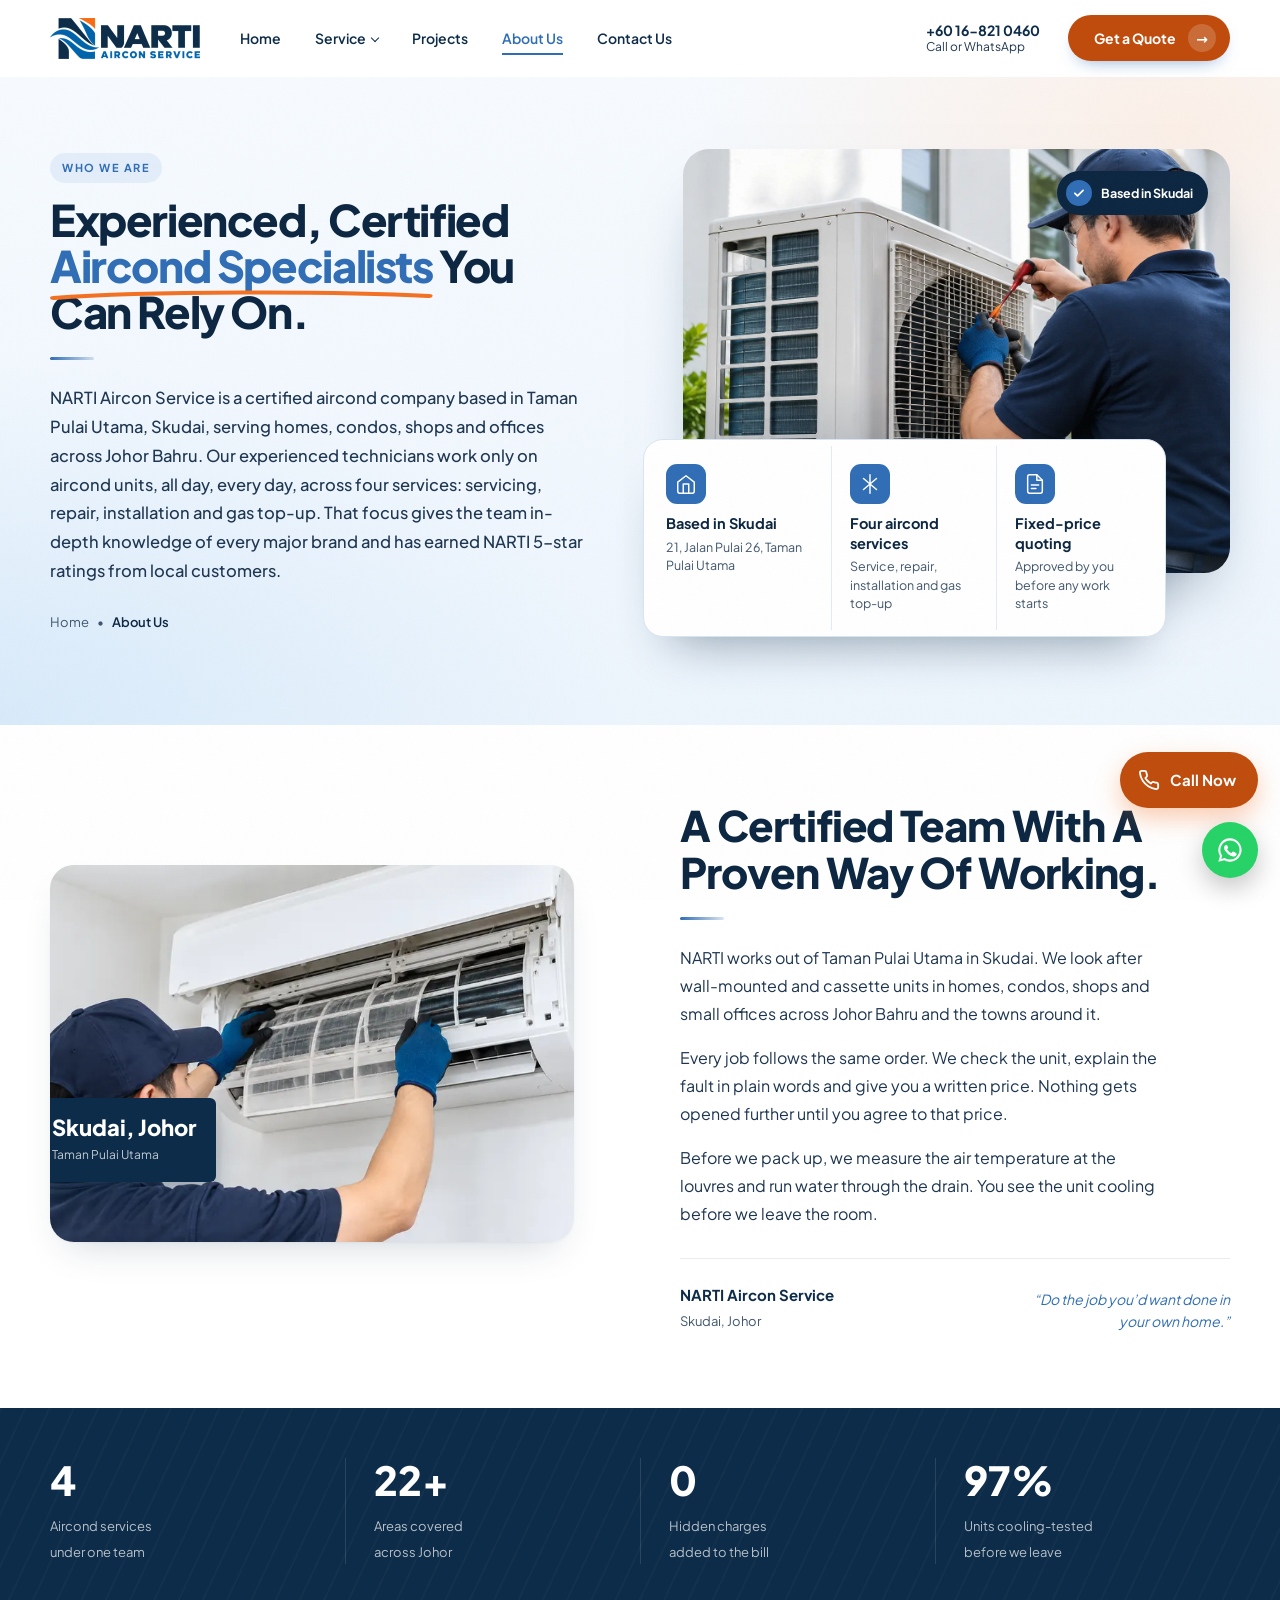
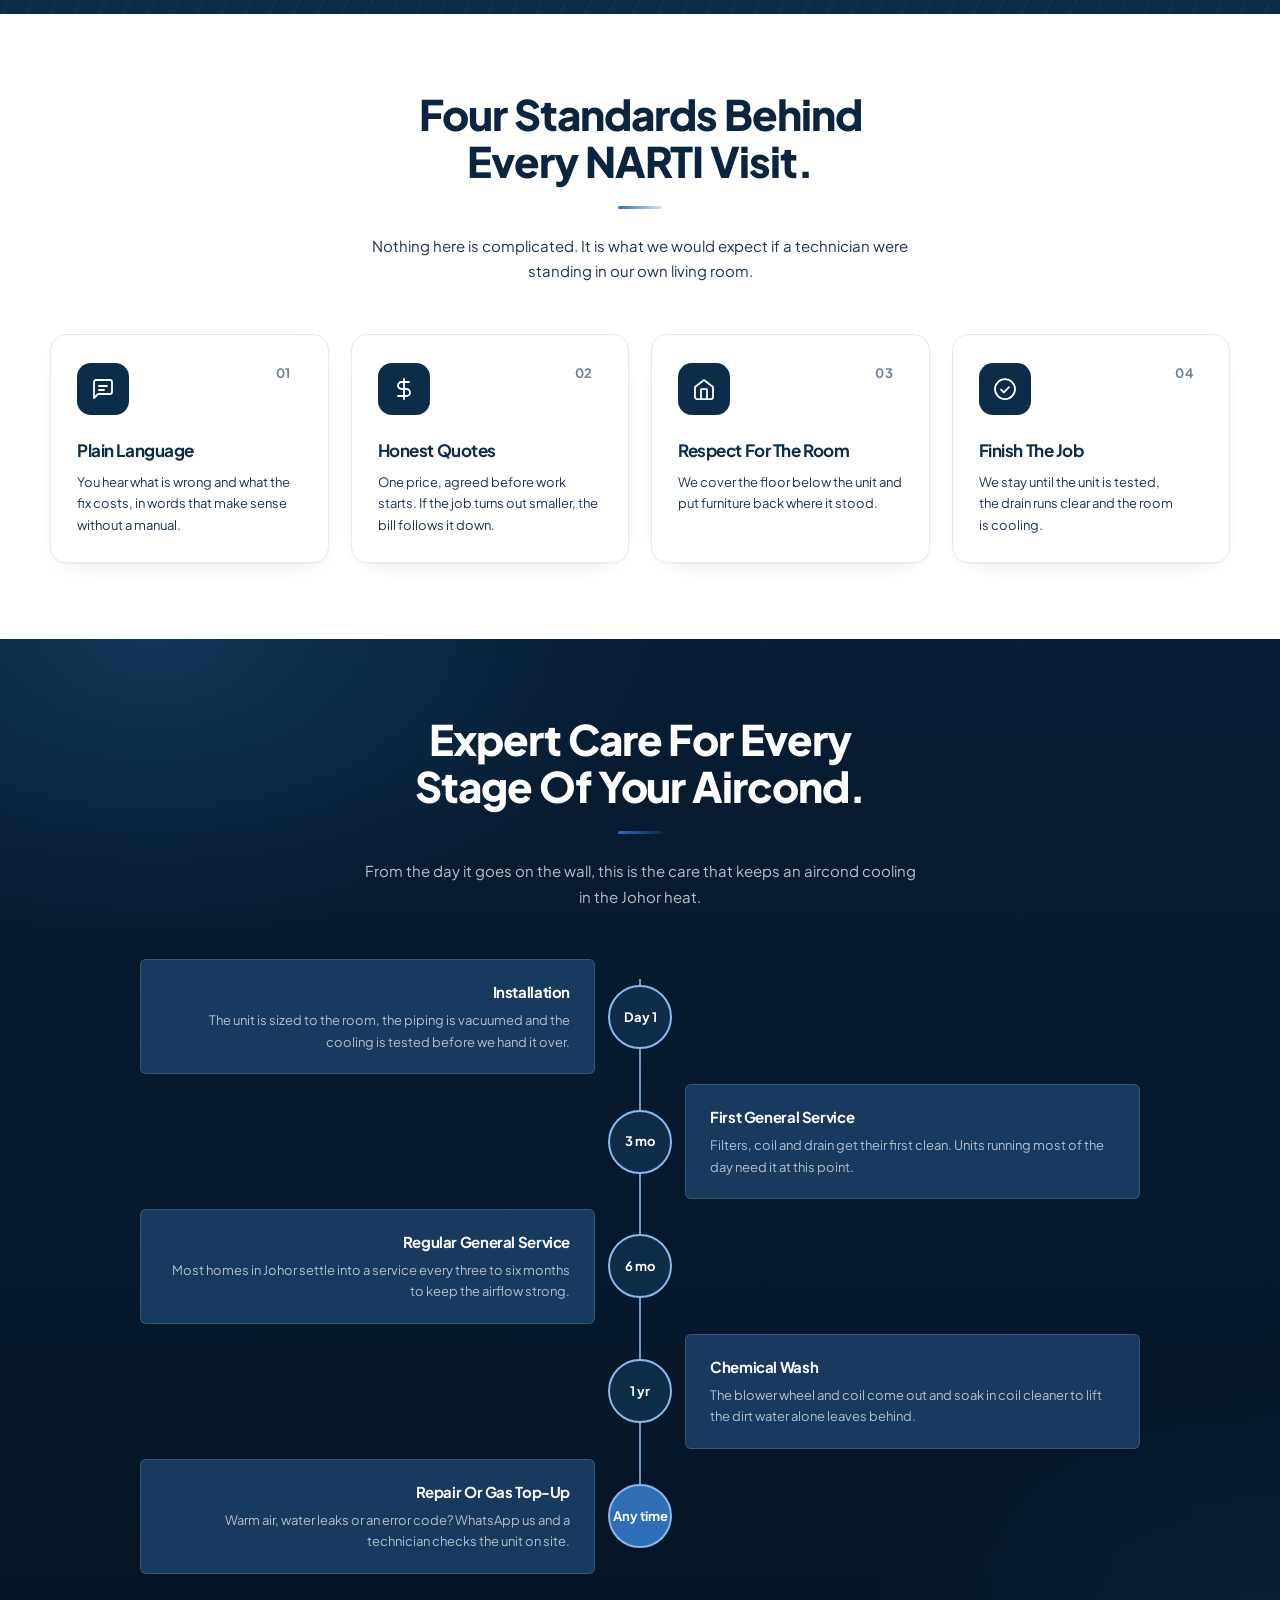
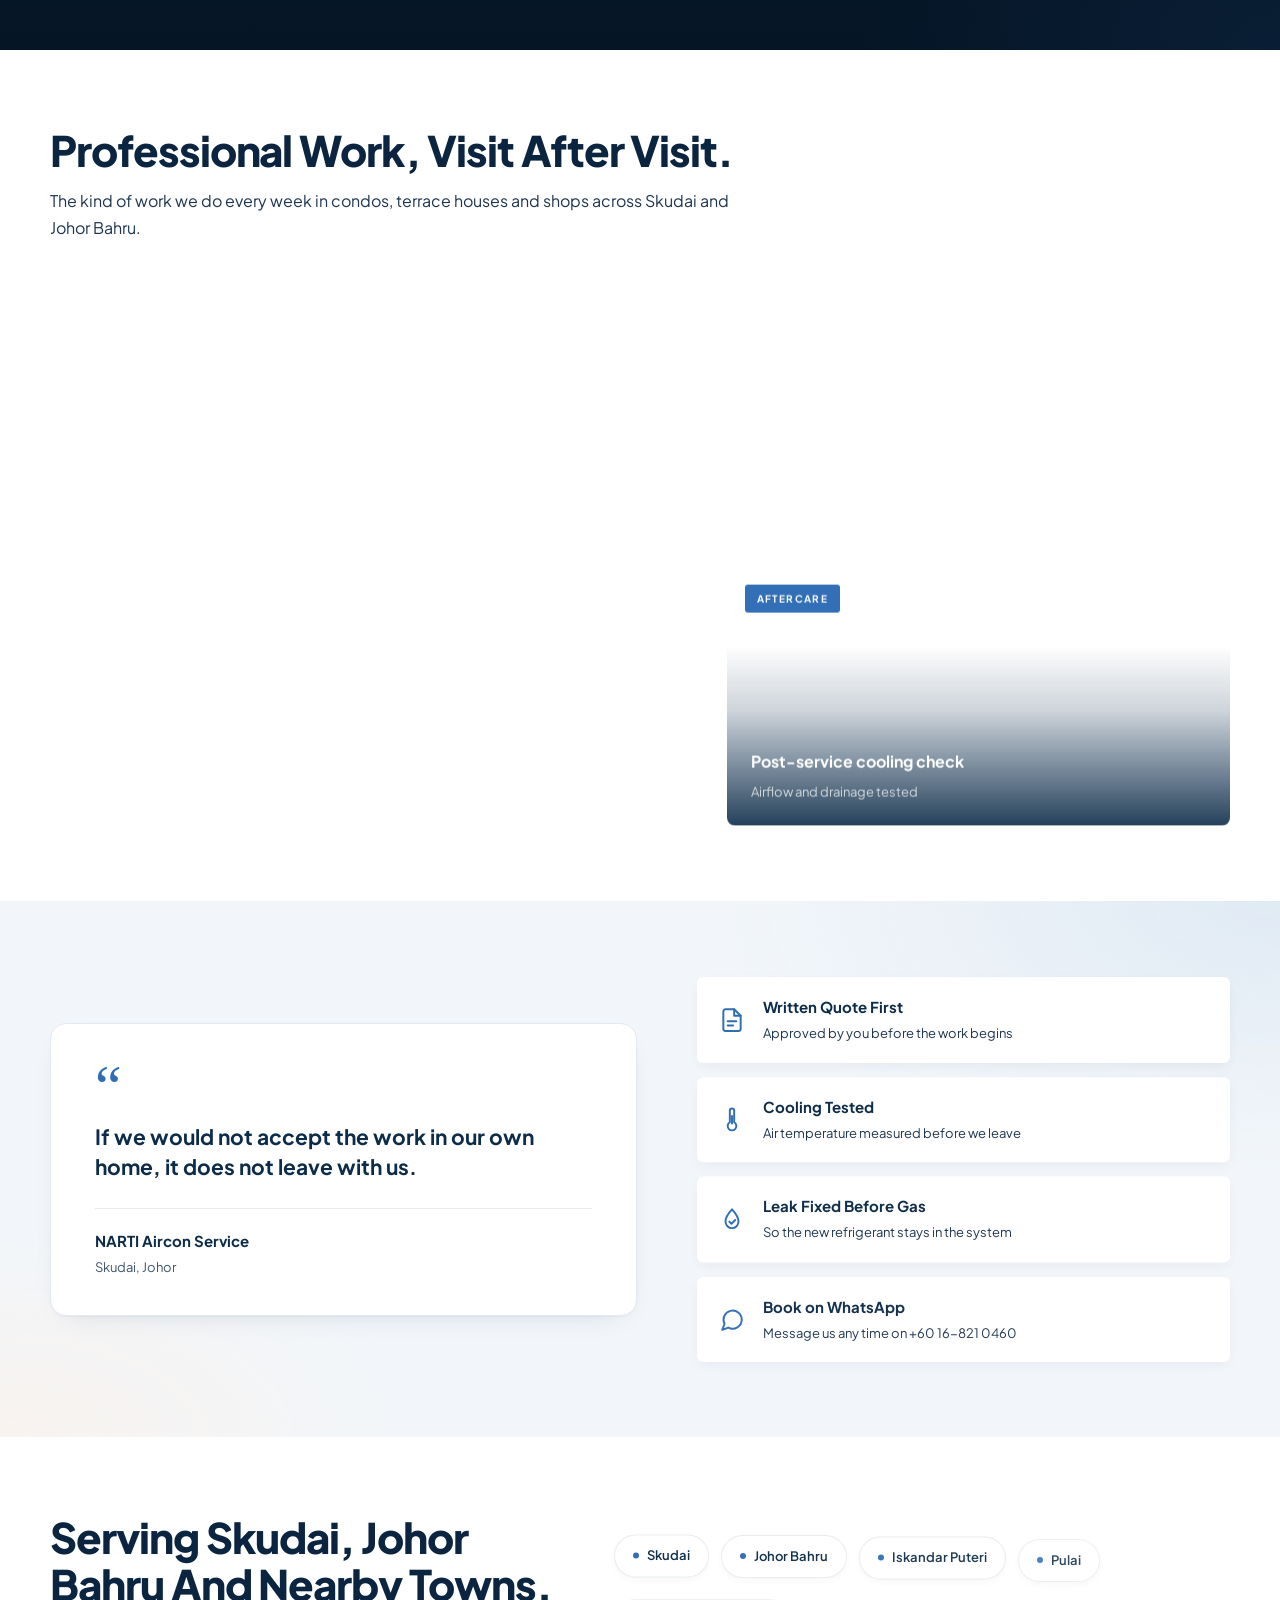
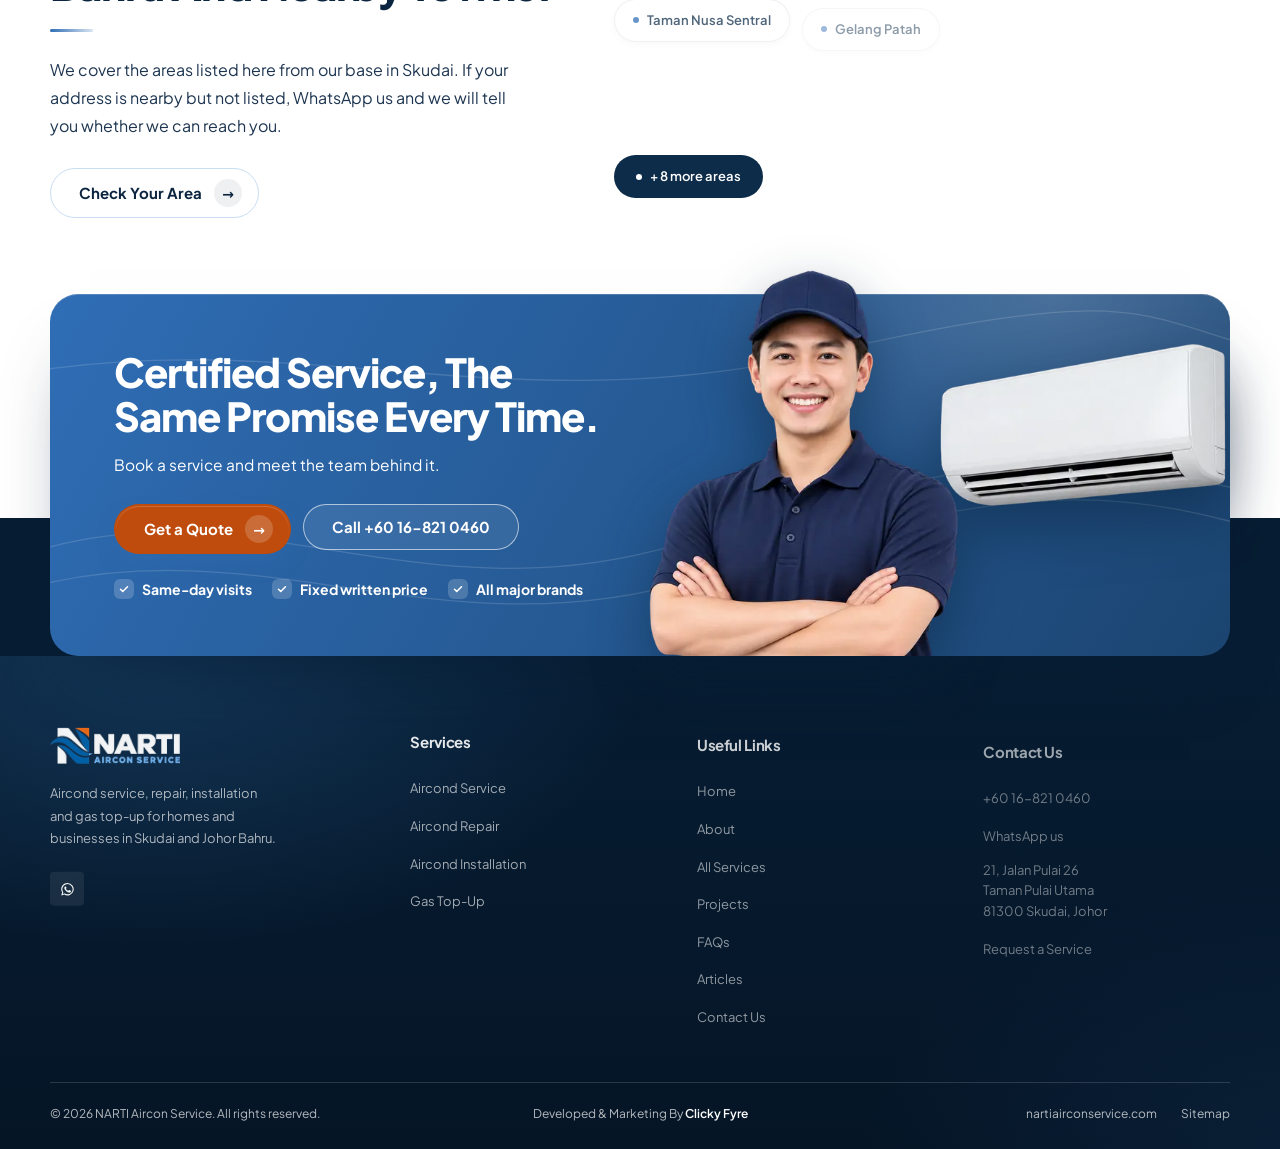
==== commit 0cae05bf: "Service hero: 23+ Years Servicing Aircond badge above the H1 Co-Authored-By: Claude Opus 5.5 <norepl" ====
--- a/about/index.html
+++ b/about/index.html
@@ -27,7 +27,7 @@
 
   <link rel="preload" href="/assets/fonts/plus-jakarta-sans-latin.woff2" as="font" type="font/woff2" crossorigin>
 
-  <link rel="stylesheet" href="/assets/css/style.min.css?v=b5e0b8fa">
+  <link rel="stylesheet" href="/assets/css/style.min.css?v=546e0c07">
 
   <script type="application/ld+json">
 {
--- a/assets/css/style.min.css
+++ b/assets/css/style.min.css
@@ -1 +1 @@
-@font-face{font-family: 'Plus Jakarta Sans';font-style: normal;font-weight: 400 800;font-display: swap;src: url(/assets/fonts/plus-jakarta-sans-latin-ext.woff2) format('woff2');unicode-range: U+0100-02BA,U+02BD-02C5,U+02C7-02CC,U+02CE-02D7,U+02DD-02FF,U+0304,U+0308,U+0329,U+1D00-1DBF,U+1E00-1E9F,U+1EF2-1EFF,U+2020,U+20A0-20AB,U+20AD-20C4,U+2113,U+2C60-2C7F,U+A720-A7FF}@font-face{font-family: 'Plus Jakarta Sans';font-style: normal;font-weight: 400 800;font-display: swap;src: url(/assets/fonts/plus-jakarta-sans-latin.woff2) format('woff2');unicode-range: U+0000-00FF,U+0131,U+0152-0153,U+02BB-02BC,U+02C6,U+02DA,U+02DC,U+0304,U+0308,U+0329,U+2000-206F,U+20AC,U+2122,U+2191,U+2193,U+2212,U+2215,U+FEFF,U+FFFD}:root{--navy: #0d2c49;--navy-2: #173a5e;--navy-line: rgba(255,255,255,0.14);--orange: #f37021;--orange-dark: #dc5f12;--orange-soft: #fdeee4;--blue: #2f6db5;--blue-soft: #eef5fc;--light: #f1f6fa;--ink: #0f2a47;--text: #5b6b7c;--muted: #8a99a8;--border: #e3e9ef;--white: #ffffff;--font: "Inter",system-ui,-apple-system,"Segoe UI",Roboto,Arial,sans-serif;--container: 1140px;--radius: 6px;--shadow: 0 10px 30px rgba(13,44,73,0.08);--header-h: 76px}*,*::before,*::after{box-sizing: border-box}html{scroll-behavior: smooth;scroll-padding-top: var(--header-h)}body{margin: 0;font-family: var(--font);font-size: 16px;line-height: 1.6;color: var(--text);background: var(--white);-webkit-font-smoothing: antialiased;overflow-x: hidden}img{display: block;max-width: 100%;height: auto}a{color: inherit;text-decoration: none}ul{list-style: none;margin: 0;padding: 0}h1,h2,h3,p{margin: 0}button,input,select{font: inherit}.sr-only{position: absolute;width: 1px;height: 1px;padding: 0;margin: -1px;overflow: hidden;clip: rect(0,0,0,0);white-space: nowrap;border: 0}.container{width: 100%;max-width: calc(var(--container) + 48px);margin: 0 auto;padding: 0 24px}.eyebrow{font-size: 12px;font-weight: 700;letter-spacing: 0.16em;text-transform: uppercase;color: var(--orange);margin-bottom: 14px}.section-title{font-size: clamp(30px,3.4vw,42px);line-height: 1.15;font-weight: 800;letter-spacing: -0.02em;color: var(--ink)}.divider{display: block;width: 48px;height: 3px;border-radius: 3px;background: var(--orange);margin: 22px 0 24px}.text{font-size: 16px;line-height: 1.75;color: var(--text);max-width: 480px}.btn{display: inline-flex;align-items: center;justify-content: center;gap: 10px;height: 50px;padding: 0 28px;border-radius: var(--radius);border: 2px solid transparent;font-size: 15px;font-weight: 600;cursor: pointer;white-space: nowrap;transition: background-color .2s,color .2s,border-color .2s,transform .2s,box-shadow .2s}.btn__arrow{transition: transform .2s}.btn:hover .btn__arrow{transform: translateX(4px)}.btn--primary{background: var(--orange);color: var(--white);box-shadow: 0 8px 20px rgba(47,109,181,.25)}.btn--primary:hover{background: var(--orange-dark)}.btn--outline{border-color: var(--orange);color: var(--orange);background: transparent}.btn--outline:hover{background: var(--orange);color: var(--white)}.btn--ghost{border-color: rgba(255,255,255,.45);color: var(--white);background: transparent;height: 46px}.btn--ghost:hover{background: var(--white);color: var(--navy);border-color: var(--white)}.btn--white{background: var(--white);color: var(--orange)}.btn--white:hover{background: var(--navy);color: var(--white)}.btn--sm{height: 46px;padding: 0 24px;font-size: 14px}.btn--block{width: 100%}.link-more{display: inline-flex;gap: 8px;font-size: 11px;font-weight: 700;letter-spacing: .14em;text-transform: uppercase;color: var(--orange)}.link-more span{transition: transform .2s}.link-more:hover span{transform: translateX(4px)}.section{padding: 110px 0}.section--navy{background: var(--navy)}.section--navy .section-title{color: var(--white)}.section--light{background: var(--light)}.section-head{display: flex;justify-content: space-between;align-items: flex-end;gap: 40px;margin-bottom: 48px}.section-head__text{max-width: 300px;font-size: 15px;line-height: 1.7;color: var(--text)}.section--navy .section-head__text{color: rgba(255,255,255,.72)}.header{position: sticky;top: 0;z-index: 100;background: var(--white);transition: box-shadow .25s}.header.is-scrolled{box-shadow: 0 4px 20px rgba(13,44,73,.08)}.header__inner{display: flex;align-items: center;height: var(--header-h);gap: 40px}.header__logo img{width: 150px;height: auto}.nav{flex: 1}.nav__list{display: flex;gap: 34px}.nav__link{position: relative;font-size: 14px;font-weight: 600;color: var(--ink);padding: 6px 0;transition: color .2s}.nav__link::after{content: "";position: absolute;left: 0;right: 0;bottom: -2px;height: 2px;background: var(--orange);transform: scaleX(0);transition: transform .25s}.nav__link:hover,.nav__link.is-active{color: var(--blue)}.nav__link.is-active::after,.nav__link:hover::after{transform: scaleX(1)}.nav__cta{display: none}.header__right{display: flex;align-items: center;gap: 28px}.header__phone{display: flex;flex-direction: column;line-height: 1.3}.header__phone strong{font-size: 14px;font-weight: 700;color: var(--ink)}.header__phone span{font-size: 12px;color: var(--muted)}.nav-toggle{display: none;width: 44px;height: 44px;margin-left: auto;border: 0;background: transparent;cursor: pointer;padding: 10px}.nav-toggle span{display: block;height: 2px;background: var(--ink);border-radius: 2px;margin: 5px 0;transition: transform .25s,opacity .25s}.nav-toggle[aria-expanded="true"] span:nth-child(1){transform: translateY(7px) rotate(45deg)}.nav-toggle[aria-expanded="true"] span:nth-child(2){opacity: 0}.nav-toggle[aria-expanded="true"] span:nth-child(3){transform: translateY(-7px) rotate(-45deg)}.hero{position: relative;min-height: 560px;background: linear-gradient(135deg,#f9fbfe 0%,#eef4fa 100%);overflow: hidden}.hero__inner{position: relative;z-index: 2;display: flex;align-items: center;min-height: 560px}.hero__content{max-width: 50%;padding: 70px 40px 70px 0}.hero__title{font-size: clamp(36px,3.7vw,52px);line-height: 1.1;font-weight: 800;letter-spacing: -0.025em;color: var(--ink)}.hero__text{font-size: 16px;line-height: 1.8;color: var(--text);max-width: 400px}.hero__actions{display: flex;flex-wrap: wrap;gap: 14px;margin-top: 34px}.hero__visual{position: absolute;top: 0;right: 0;bottom: 0;width: 50%;background: var(--navy);clip-path: polygon(10% 0,100% 0,100% 100%,0 100%,0 26%);overflow: hidden}.hero__stripe{position: absolute;inset: 0;background: var(--orange);clip-path: polygon(0 26%,10% 0,20% 0,88% 100%,60% 100%,0 46%)}.hero__img{position: absolute;bottom: 0;left: 0;width: 108%;max-width: none;height: 100%;object-fit: cover;object-position: left bottom}.stats{background: var(--navy)}.stats__grid{display: grid;grid-template-columns: repeat(4,1fr);padding-top: 26px;padding-bottom: 26px}.stat{display: flex;align-items: center;gap: 14px}.stat__num{font-size: 30px;font-weight: 800;color: var(--orange);letter-spacing: -.02em;line-height: 1}.stat__label{font-size: 12px;line-height: 1.45;color: rgba(255,255,255,.75)}.about__grid{display: grid;grid-template-columns: 1fr 1fr;gap: 60px;align-items: center}.checklist{margin: 26px 0 34px;display: grid;gap: 14px}.checklist li{position: relative;padding-left: 34px;font-size: 15px;font-weight: 500;color: var(--ink)}.checklist li::before{content: "";position: absolute;left: 0;top: 50%;width: 20px;height: 20px;margin-top: -10px;border-radius: 50%;background: var(--orange) url("data:image/svg+xml,%3Csvg xmlns='http://www.w3.org/2000/svg' viewBox='0 0 24 24' fill='none' stroke='white' stroke-width='3.5' stroke-linecap='round' stroke-linejoin='round'%3E%3Cpath d='M5 12.5l4.5 4.5L19 7.5'/%3E%3C/svg%3E") center / 11px no-repeat}.about__collage{position: relative;width: 100%;max-width: 440px;aspect-ratio: 440 / 320;margin-left: auto;margin-right: 30px}.about__img{position: absolute;object-fit: cover;border: 3px solid var(--white);box-shadow: var(--shadow)}.about__img--main{left: 13%;top: 0;width: 55%;height: 67%;z-index: 2}.about__img--tr{left: 69%;top: 13%;width: 31%;height: 42%;z-index: 1;object-position: 70% center}.about__img--bl{left: 0;top: 58%;width: 41%;height: 42%;z-index: 3}.about__img--br{left: 52%;top: 55%;width: 48%;height: 45%;z-index: 3}.about__deco{position: absolute;background: var(--blue-soft);z-index: 0}.about__deco--1{left: 0;top: 32%;width: 16%;height: 24%;background: #dcebfa}.about__deco--2{left: 67%;top: 0;width: 29%;height: 16%;background: #dcebfa}.about__deco--3{left: 40%;top: 68%;width: 14%;height: 24%;background: #dcebfa}.services__grid{display: grid;grid-template-columns: 0.8fr 1fr;gap: 50px;align-items: start}.services__intro .btn{margin-bottom: 28px}.services__img{border-radius: var(--radius);overflow: hidden;border-bottom: 3px solid var(--orange)}.services__img img{width: 100%;aspect-ratio: 420 / 175;object-fit: cover;object-position: center 35%}.services__cards{display: grid;grid-template-columns: repeat(3,1fr);border: 1px solid var(--navy-line);border-radius: var(--radius);overflow: hidden}.service-card{padding: 30px 24px 28px;border-right: 1px solid var(--navy-line);border-bottom: 1px solid var(--navy-line);transition: background-color .25s}.service-card:nth-child(3n){border-right: 0}.service-card:nth-last-child(-n+3){border-bottom: 0}.service-card:hover{background: rgba(255,255,255,.04)}.service-card__icon{width: 30px;height: 30px;fill: none;stroke: var(--orange);stroke-width: 1.6;stroke-linecap: round;stroke-linejoin: round;margin-bottom: 22px}.service-card__title{font-size: 15px;font-weight: 700;color: var(--white);margin-bottom: 8px}.service-card__text{font-size: 13px;line-height: 1.65;color: rgba(255,255,255,.62);margin-bottom: 18px;min-height: 43px}.request__grid{display: grid;grid-template-columns: 380px 1fr;gap: 50px;align-items: center}.request-form{background: var(--orange);border-radius: 8px;padding: 34px 28px 30px;display: grid;gap: 12px;box-shadow: 0 20px 40px rgba(47,109,181,.2)}.request-form__title{font-size: 20px;font-weight: 700;color: var(--white);margin-bottom: 8px}.field{width: 100%;height: 42px;padding: 0 14px;border-radius: 4px;border: 1px solid rgba(255,255,255,.28);background: rgba(255,255,255,.16);color: var(--white);font-size: 13px;outline: none;transition: border-color .2s,background-color .2s;-webkit-appearance: none;appearance: none}.field::placeholder{color: rgba(255,255,255,.78)}.field:focus{border-color: var(--white);background: rgba(255,255,255,.24)}.field.is-invalid{border-color: var(--navy)}.field-select{position: relative}.field-select::after{content: "";position: absolute;right: 16px;top: 50%;width: 7px;height: 7px;margin-top: -6px;border-right: 2px solid var(--white);border-bottom: 2px solid var(--white);transform: rotate(45deg);pointer-events: none}select.field{cursor: pointer}select.field:invalid{color: rgba(255,255,255,.78)}select.field option{color: var(--ink)}input[type="date"].field::-webkit-calendar-picker-indicator{filter: invert(1);cursor: pointer}.request-form .btn{margin-top: 12px;height: 48px}.request-form__msg{font-size: 13px;color: var(--white);min-height: 0}.request-form__msg:empty{display: none}.request__content .text{margin-bottom: 30px}.steps__grid{display: grid;grid-template-columns: repeat(4,1fr);gap: 22px}.step__media{position: relative;border-radius: 4px;overflow: hidden;margin-bottom: 20px}.step__media img{width: 100%;aspect-ratio: 240 / 150;object-fit: cover;transition: transform .5s}.step:hover .step__media img{transform: scale(1.05)}.step__num{position: absolute;top: 0;right: 0;min-width: 42px;height: 38px;display: grid;place-items: center;background: var(--orange);color: var(--white);font-size: 13px;font-weight: 700;border-radius: 0 4px 0 6px}.step__title{font-size: 16px;font-weight: 700;color: var(--ink);margin-bottom: 6px}.step__text{font-size: 13px;line-height: 1.65;color: var(--text)}.work__grid{display: grid;grid-template-columns: repeat(3,1fr);gap: 24px}.work-card{background: var(--white);border-radius: 4px;overflow: hidden;transition: transform .3s,box-shadow .3s}.work-card:hover{transform: translateY(-6px);box-shadow: 0 20px 40px rgba(0,0,0,.25)}.work-card img{width: 100%;aspect-ratio: 320 / 180;object-fit: cover}.work-card__body{padding: 20px 22px 22px;border-left: 3px solid var(--orange)}.work-card__title{font-size: 15px;font-weight: 700;color: var(--ink);margin-bottom: 4px}.work-card__text{font-size: 13px;color: var(--text)}.why__grid{display: grid;grid-template-columns: 1fr 1fr;gap: 50px;align-items: end}.why__content .text{margin-bottom: 28px}.why__img{border-radius: 4px;overflow: hidden}.why__img img{width: 100%;aspect-ratio: 460 / 185;object-fit: cover;object-position: center 40%}.why__cards{display: grid;grid-template-columns: 1fr 1fr;gap: 18px}.why-card{position: relative;background: var(--blue-soft);border-top: 3px solid var(--blue);border-radius: 4px;padding: 26px 22px 24px;transition: transform .3s,box-shadow .3s}.why-card:hover{transform: translateY(-4px);box-shadow: var(--shadow)}.why-card__num{position: absolute;top: 18px;right: 20px;font-size: 22px;font-weight: 800;color: #d6e4f3}.why-card__icon{width: 24px;height: 24px;fill: none;stroke: var(--blue);stroke-width: 1.7;stroke-linecap: round;stroke-linejoin: round;margin-bottom: 18px}.why-card__title{font-size: 15px;font-weight: 700;color: var(--ink);margin-bottom: 6px}.why-card__text{font-size: 13px;line-height: 1.65;color: var(--text)}.faq__grid{display: grid;grid-template-columns: 0.72fr 1fr;gap: 54px;align-items: end}.faq__img{border-radius: 4px;overflow: hidden}.faq__img img{width: 100%;aspect-ratio: 380 / 230;object-fit: cover}.faq__content .section-title{margin-bottom: 30px}.accordion{display: grid;gap: 12px}.accordion__item{background: var(--navy-2);border: 1px solid var(--navy-line);border-radius: 4px;transition: border-color .25s}.accordion__item.is-open{border-color: rgba(47,109,181,.55)}.accordion__btn{width: 100%;display: flex;align-items: center;justify-content: space-between;gap: 16px;padding: 18px 20px;background: none;border: 0;color: var(--white);font-size: 14px;font-weight: 600;text-align: left;cursor: pointer}.accordion__icon{position: relative;flex: 0 0 12px;width: 12px;height: 12px}.accordion__icon::before,.accordion__icon::after{content: "";position: absolute;left: 0;top: 50%;width: 12px;height: 2px;margin-top: -1px;background: rgba(255,255,255,.6);transition: transform .25s}.accordion__icon::after{transform: rotate(90deg)}.accordion__item.is-open .accordion__icon::after{transform: rotate(0)}.accordion__panel{display: grid;grid-template-rows: 0fr;transition: grid-template-rows .3s ease}.accordion__item.is-open .accordion__panel{grid-template-rows: 1fr}.accordion__panel>p{overflow: hidden;padding: 0 20px;font-size: 13px;line-height: 1.75;color: rgba(255,255,255,.68)}.accordion__item.is-open .accordion__panel>p{padding-bottom: 20px}.blog__grid{display: grid;grid-template-columns: repeat(3,1fr);gap: 24px}.post-card{background: var(--white);border: 1px solid var(--border);border-radius: 4px;overflow: hidden;transition: transform .3s,box-shadow .3s}.post-card:hover{transform: translateY(-6px);box-shadow: var(--shadow)}.post-card__media{display: block;overflow: hidden}.post-card__media img{width: 100%;aspect-ratio: 320 / 125;object-fit: cover;transition: transform .5s}.post-card:hover .post-card__media img{transform: scale(1.05)}.post-card__body{padding: 20px 22px 24px}.post-card__cat{display: block;font-size: 10px;font-weight: 700;letter-spacing: .14em;text-transform: uppercase;color: var(--blue);margin-bottom: 8px}.post-card__title{font-size: 15px;font-weight: 700;color: var(--ink);margin-bottom: 8px;line-height: 1.4}.post-card__title a:hover{color: var(--orange)}.post-card__text{font-size: 13px;line-height: 1.65;color: var(--text)}.cta{display: grid;grid-template-columns: 1fr 1fr;min-height: 340px}.cta__left{background: var(--orange);display: flex;align-items: center;justify-content: flex-end}.cta__content{width: 100%;max-width: calc(var(--container) / 2 + 24px);padding: 60px 40px 60px 24px}.cta__title{font-size: clamp(28px,3vw,36px);line-height: 1.15;font-weight: 800;letter-spacing: -.02em;color: var(--white);margin-bottom: 14px}.cta__text{font-size: 14px;line-height: 1.7;color: rgba(255,255,255,.88);margin-bottom: 26px}.cta__right{position: relative;background: linear-gradient(90deg,#f37021 0%,#f58a2f 100%);overflow: hidden}.cta__wave{position: absolute;left: 0;top: 0;width: 100%;height: calc(100% + 2px)}.cta__img{position: absolute;left: 0;bottom: 0;width: 100%;height: 100%;max-width: none;object-fit: cover;object-position: left top}.footer{background: var(--navy);color: rgba(255,255,255,.7);padding-top: 70px}.footer__grid{display: grid;grid-template-columns: 1.3fr 1fr 1fr 1fr;gap: 40px;padding-bottom: 60px}.footer__brand img{width: 130px;margin-bottom: 18px}.footer__brand p{font-size: 13px;line-height: 1.75;margin-bottom: 22px}.socials{display: flex;gap: 10px}.socials a{width: 34px;height: 34px;display: grid;place-items: center;border-radius: 4px;background: rgba(255,255,255,.08);transition: background-color .2s}.socials a:hover{background: var(--orange)}.socials svg{width: 15px;height: 15px;fill: var(--white)}.footer__col h3{font-size: 15px;font-weight: 700;color: var(--white);margin-bottom: 20px}.footer__col ul{display: grid;gap: 12px}.footer__col a{font-size: 13px;transition: color .2s}.footer__col a:hover{color: var(--orange)}.footer__bottom{display: flex;justify-content: space-between;align-items: center;gap: 20px;padding-top: 22px;padding-bottom: 26px;font-size: 12px;position: relative}.footer__bottom::before{content: "";position: absolute;top: 0;left: 24px;right: 24px;height: 1px;background: var(--navy-line)}.footer__bottom ul{display: flex;gap: 24px}.footer__bottom a:hover{color: var(--orange)}.reveal{opacity: 0;transform: translateY(24px);transition: opacity .7s ease,transform .7s ease}.reveal.is-visible{opacity: 1;transform: none}@media (prefers-reduced-motion: reduce){html{scroll-behavior: auto}.reveal{opacity: 1;transform: none;transition: none}*{transition-duration: 0s !important}}@media (max-width: 1140px){.header__phone{display: none}.nav__list{gap: 26px}}@media (max-width: 991px){:root{--header-h: 68px}.section{padding: 80px 0}.nav-toggle{display: block}.header__right{display: none}.nav{position: fixed;top: var(--header-h);left: 0;right: 0;background: var(--white);padding: 12px 24px 28px;box-shadow: 0 20px 30px rgba(13,44,73,.12);transform: translateY(-12px);opacity: 0;visibility: hidden;transition: opacity .25s,transform .25s,visibility .25s}.nav.is-open{opacity: 1;visibility: visible;transform: none}.nav__list{flex-direction: column;gap: 0}.nav__link{display: block;padding: 14px 0;border-bottom: 1px solid var(--border)}.nav__link::after{display: none}.nav__cta{display: inline-flex;width: 100%;margin-top: 20px}.hero,.hero__inner{min-height: 0}.hero__content{max-width: 560px;padding: 60px 0 40px}.hero__visual{position: relative;width: 100%;height: 380px;clip-path: polygon(0 12%,100% 0,100% 100%,0 100%)}.hero__img{width: 100%;object-position: center bottom}.stats__grid{grid-template-columns: repeat(2,1fr);gap: 22px;padding-top: 30px;padding-bottom: 30px}.about__grid,.services__grid,.request__grid,.why__grid,.faq__grid{grid-template-columns: 1fr}.about__collage{margin: 10px auto 0}.services__cards{grid-template-columns: repeat(2,1fr)}.service-card:nth-child(3n){border-right: 1px solid var(--navy-line)}.service-card:nth-child(2n){border-right: 0}.service-card:nth-last-child(-n+3){border-bottom: 1px solid var(--navy-line)}.service-card:nth-last-child(-n+2){border-bottom: 0}.request__grid{max-width: 560px}.request-form{order: 2}.faq__img{order: 2}.steps__grid{grid-template-columns: repeat(2,1fr);row-gap: 36px}.work__grid,.blog__grid{grid-template-columns: repeat(2,1fr)}.cta{grid-template-columns: 1fr}.cta__left{justify-content: flex-start}.cta__right{height: 320px}.cta__img{object-position: center top}.footer__grid{grid-template-columns: 1fr 1fr}}@media (max-width: 640px){.section{padding: 64px 0}.container{padding-left: 16px;padding-right: 16px}.footer__bottom::before{left: 16px;right: 16px}.section-head{flex-direction: column;align-items: flex-start;gap: 16px;margin-bottom: 32px}.hero__actions .btn{flex: 1 1 auto}.hero__visual{height: 280px}.stat__num{font-size: 24px}.services__cards{grid-template-columns: 1fr}.service-card{border-right: 0 !important;border-bottom: 1px solid var(--navy-line) !important}.service-card:last-child{border-bottom: 0 !important}.steps__grid,.work__grid,.blog__grid,.why__cards{grid-template-columns: 1fr}.request-form{padding: 28px 20px}.cta__content{padding: 56px 16px}.cta__right{height: 240px}.footer__grid{grid-template-columns: 1fr;gap: 32px}.footer__bottom{flex-direction: column;text-align: center}}.nav__item--dropdown{position: relative}.nav__caret{display: inline-block;width: 6px;height: 6px;margin-left: 4px;border-right: 1.5px solid currentColor;border-bottom: 1.5px solid currentColor;transform: translateY(-3px) rotate(45deg)}.dropdown{position: absolute;top: calc(100% + 14px);left: -18px;min-width: 230px;padding: 10px 0;background: var(--white);border-top: 3px solid var(--orange);border-radius: 0 0 var(--radius) var(--radius);box-shadow: 0 18px 40px rgba(13,44,73,.14);opacity: 0;visibility: hidden;transform: translateY(8px);transition: opacity .2s,transform .2s,visibility .2s;z-index: 10}.dropdown::before{content: "";position: absolute;left: 0;right: 0;top: -17px;height: 14px}.nav__item--dropdown:hover .dropdown,.nav__item--dropdown:focus-within .dropdown{opacity: 1;visibility: visible;transform: none}.dropdown a{display: block;padding: 10px 20px;font-size: 14px;font-weight: 500;color: var(--ink);transition: color .2s,background-color .2s}.dropdown a:hover,.dropdown a.is-current{color: var(--orange);background: var(--orange-soft)}.services__cards--4{grid-template-columns: repeat(2,1fr)}.services__cards--4 .service-card{padding: 36px 30px 32px}.services__cards--4 .service-card:nth-child(3n){border-right: 1px solid var(--navy-line)}.services__cards--4 .service-card:nth-child(2n){border-right: 0}.services__cards--4 .service-card:nth-last-child(-n+3){border-bottom: 1px solid var(--navy-line)}.services__cards--4 .service-card:nth-last-child(-n+2){border-bottom: 0}.services__cards--4 .service-card__title{font-size: 17px}.services__cards--4 .service-card__text{font-size: 14px;min-height: 0}a.service-card{display: block}a.service-card:hover .link-more span{transform: translateX(4px)}.page-hero{background: var(--navy);padding: 70px 0 80px;overflow: hidden}.page-hero__grid{display: grid;grid-template-columns: 1.05fr 1fr;gap: 60px;align-items: center}.breadcrumb{display: flex;flex-wrap: wrap;gap: 8px;font-size: 13px;color: rgba(255,255,255,.6);margin-bottom: 26px}.breadcrumb a:hover{color: var(--orange)}.breadcrumb [aria-current]{color: var(--white)}.page-hero__title{font-size: clamp(32px,3.6vw,46px);line-height: 1.12;font-weight: 800;letter-spacing: -0.02em;color: var(--white)}.page-hero__text{font-size: 16px;line-height: 1.75;color: rgba(255,255,255,.78);max-width: 520px}.page-hero__text + .page-hero__text{margin-top: 14px}.page-hero__media{position: relative;border-radius: var(--radius);overflow: hidden;border-bottom: 4px solid var(--orange);box-shadow: 0 30px 60px rgba(0,0,0,.3)}.page-hero__media img{width: 100%;aspect-ratio: 3 / 2;object-fit: cover}.page-hero__media--cutout{background: linear-gradient(135deg,var(--orange) 0 45%,var(--navy-2) 45%)}.page-hero__media--cutout img{object-fit: contain;object-position: center bottom}.symptoms__grid{display: grid;grid-template-columns: repeat(3,1fr);gap: 16px}.symptom{display: flex;align-items: flex-start;gap: 14px;background: var(--white);border: 1px solid var(--border);border-left: 3px solid var(--orange);border-radius: 4px;padding: 20px 20px;font-size: 15px;font-weight: 500;line-height: 1.5;color: var(--ink)}.symptom svg{flex: 0 0 22px;width: 22px;height: 22px;padding: 4px;border-radius: 50%;background: var(--orange);fill: none;stroke: var(--white);stroke-width: 3.5;stroke-linecap: round;stroke-linejoin: round}.included__grid{display: grid;grid-template-columns: 0.9fr 1.1fr;gap: 60px;align-items: center}.included__media{border-radius: var(--radius);overflow: hidden;box-shadow: var(--shadow)}.included__media img{width: 100%;aspect-ratio: 4 / 5;object-fit: cover}.included__content .text{margin-bottom: 28px}.packages{display: grid;gap: 18px}.packages--2{grid-template-columns: 1fr 1fr}.package{background: var(--blue-soft);border-top: 3px solid var(--blue);border-radius: 4px;padding: 24px 22px}.package__title{font-size: 16px;font-weight: 700;color: var(--ink);margin-bottom: 16px}.checklist--tight{margin: 0;gap: 12px}.checklist--tight li{font-size: 14px;line-height: 1.5;padding-left: 30px}.checklist--tight li::before{top: 1px;margin-top: 0;width: 18px;height: 18px;background-size: 10px}.service-links{display: grid;grid-template-columns: repeat(3,1fr);gap: 22px}.service-link{display: block;background: var(--white);border: 1px solid var(--border);border-radius: 4px;padding: 30px 26px;transition: transform .3s,box-shadow .3s,border-color .3s}.service-link:hover{transform: translateY(-6px);box-shadow: var(--shadow);border-color: transparent}.service-link:hover .link-more span{transform: translateX(4px)}.service-link__icon{width: 30px;height: 30px;fill: none;stroke: var(--orange);stroke-width: 1.6;stroke-linecap: round;stroke-linejoin: round;margin-bottom: 18px}.service-link__title{font-size: 17px;font-weight: 700;color: var(--ink);margin-bottom: 8px}.service-link__text{font-size: 14px;line-height: 1.65;color: var(--text);margin-bottom: 16px}.footer__contact a{line-height: 1.6;display: inline-block}.accordion__panel a{color: var(--orange);text-decoration: underline}.wa-float{position: fixed;right: 22px;bottom: 22px;z-index: 90;width: 56px;height: 56px;display: grid;place-items: center;border-radius: 50%;background: #25d366;box-shadow: 0 10px 25px rgba(0,0,0,.22);transition: transform .2s}.wa-float:hover{transform: scale(1.08)}.wa-float svg{width: 28px;height: 28px;fill: var(--white)}@media (max-width: 991px){.nav__caret{display: none}.dropdown{position: static;opacity: 1;visibility: visible;transform: none;box-shadow: none;border: 0;padding: 0 0 6px 14px;min-width: 0;background: transparent}.dropdown::before{display: none}.dropdown a{padding: 10px 0;font-size: 14px;color: var(--text);background: none}.page-hero{padding: 50px 0 60px}.page-hero__grid,.included__grid{grid-template-columns: 1fr;gap: 40px}.included__media img{aspect-ratio: 16 / 10}.symptoms__grid{grid-template-columns: repeat(2,1fr)}.service-links{grid-template-columns: repeat(2,1fr)}}@media (max-width: 640px){.services__cards--4{grid-template-columns: 1fr}.symptoms__grid,.service-links,.packages--2{grid-template-columns: 1fr}.page-hero .hero__actions .btn{flex: 1 1 100%}.wa-float{right: 16px;bottom: 16px;width: 52px;height: 52px}}.ratings{display: flex;flex-wrap: wrap;gap: 12px;margin-top: 28px}.rating{display: inline-flex;align-items: center;gap: 12px;min-width: 0;padding: 10px 16px 10px 12px;background: var(--white);border: 1px solid var(--border);border-radius: 8px;box-shadow: 0 6px 18px rgba(13,44,73,.07);transition: transform .2s,box-shadow .2s}.rating:hover{transform: translateY(-2px);box-shadow: 0 10px 24px rgba(13,44,73,.12)}.rating__logo{flex: 0 0 28px;width: 28px;height: 28px}.rating__body{display: grid;line-height: 1.25}.rating__name{font-size: 13px;font-weight: 700;color: var(--ink)}.rating__stars{position: relative;display: inline-block;width: max-content;font-size: 14px;letter-spacing: 1px;color: #d5dde6;line-height: 1.2}.rating__stars-fill{position: absolute;inset: 0 auto 0 0;width: calc(var(--rating,0) / 5 * 100%);overflow: hidden;white-space: nowrap;color: #fbbc04}.rating[data-review="trustpilot"] .rating__stars-fill{color: #00b67a}.rating:not(.has-rating) .rating__stars{display: none}.rating__meta{font-size: 12px;color: var(--text)}.rating__meta strong{color: var(--ink)}.ratings--dark .rating{background: rgba(255,255,255,.06);border-color: rgba(255,255,255,.16);box-shadow: none}.ratings--dark .rating__name,.ratings--dark .rating__meta strong{color: var(--white)}.ratings--dark .rating__meta{color: rgba(255,255,255,.7)}.ratings--dark .rating__stars{color: rgba(255,255,255,.22)}.trust{background: var(--white);border-bottom: 1px solid var(--border)}.trust__grid{display: grid;grid-template-columns: repeat(4,1fr);gap: 24px;padding-top: 34px;padding-bottom: 34px}.trust-badge{display: flex;align-items: center;gap: 14px}.trust-badge__seal{flex: 0 0 54px;width: 54px;height: 54px;display: grid;place-items: center;border-radius: 50%;background: var(--navy);box-shadow: 0 0 0 3px var(--white),0 0 0 5px var(--orange)}.trust-badge__seal svg{width: 24px;height: 24px;fill: none;stroke: var(--white);stroke-width: 1.8;stroke-linecap: round;stroke-linejoin: round}.trust-badge__body{display: grid;gap: 2px;line-height: 1.4}.trust-badge__body strong{font-size: 14px;font-weight: 700;color: var(--ink)}.trust-badge__body span{font-size: 12.5px;color: var(--text)}@media (max-width: 991px){.trust__grid{grid-template-columns: repeat(2,1fr);gap: 26px 24px}}@media (max-width: 480px){.trust__grid{grid-template-columns: 1fr;gap: 20px;padding-top: 28px;padding-bottom: 28px}.ratings{gap: 10px}.rating{flex: 1 1 100%}}@media (max-width: 640px){.footer__col ul{gap: 0}.footer__col a{display: inline-block;padding: 10px 0}.post-card__title a{display: block;padding: 4px 0}}@media (max-width: 991px){.hero__visual{height: auto;aspect-ratio: 3 / 2;clip-path: polygon(0 7%,100% 0,100% 100%,0 100%)}.hero__img{height: 100%;object-fit: contain;object-position: center bottom}.nav{max-height: calc(100vh - var(--header-h));overflow-y: auto}}@media (max-width: 480px){.stats__grid{gap: 20px 16px}.stat{flex-direction: column;align-items: flex-start;gap: 6px}.stat__label{font-size: 12.5px}}.page-404{padding: 110px 0 120px}.page-404__links{display: flex;flex-wrap: wrap;gap: 12px 28px;margin-top: 40px}.page-404__links a{color: var(--white);font-weight: 600;font-size: 15px;border-bottom: 1px solid rgba(255,255,255,.3);padding-bottom: 4px}.page-404__links a:hover{color: var(--orange);border-color: var(--orange)}.ratings{margin-top: 26px}.ratings + .hero__actions{margin-top: 26px}.breadcrumb--dot [aria-current]{color: var(--orange)}.about-hero{position: relative;overflow: hidden;background: var(--navy);padding: 90px 0 110px}.about-hero__bg{position: absolute;inset: 0;z-index: 0}.about-hero__bg img{width: 100%;height: 100%;object-fit: cover;object-position: center 30%}.about-hero__bg::after{content: "";position: absolute;inset: 0;background: linear-gradient(rgba(255,255,255,.035) 1px,transparent 1px) 0 0 / 56px 56px,linear-gradient(90deg,rgba(255,255,255,.035) 1px,transparent 1px) 0 0 / 56px 56px,linear-gradient(100deg,rgba(13,44,73,.97) 0%,rgba(13,44,73,.9) 45%,rgba(18,64,110,.78) 100%)}.about-hero__grid{position: relative;z-index: 1;display: grid;grid-template-columns: 1.15fr 1fr;gap: 60px;align-items: center}.about-hero__title{font-size: clamp(32px,3.6vw,46px);line-height: 1.12;font-weight: 800;letter-spacing: -0.02em;color: var(--white);max-width: 560px}.about-hero__text{font-size: 16px;line-height: 1.75;color: rgba(255,255,255,.8);max-width: 460px}.about-facts{background: rgba(255,255,255,.07);border: 1px solid rgba(255,255,255,.16);border-radius: 10px;padding: 6px 28px;backdrop-filter: blur(6px);-webkit-backdrop-filter: blur(6px)}.about-facts li{display: flex;align-items: center;gap: 18px;padding: 22px 0}.about-facts li + li{border-top: 1px solid rgba(255,255,255,.12)}.about-facts svg{flex: 0 0 30px;width: 30px;height: 30px;fill: none;stroke: var(--orange);stroke-width: 1.6;stroke-linecap: round;stroke-linejoin: round}.about-facts strong{display: block;font-size: 16px;font-weight: 700;color: var(--white)}.about-facts li span span{font-size: 13px;color: rgba(255,255,255,.68)}.about-hero__watermark{position: absolute;right: 4%;bottom: -0.2em;z-index: 0;font-size: clamp(80px,13vw,190px);font-weight: 800;line-height: 1;letter-spacing: -0.02em;color: rgba(255,255,255,.05);pointer-events: none;user-select: none}.story__grid{display: grid;grid-template-columns: 1fr 1fr;gap: 80px;align-items: center}.story__media{position: relative;margin: 0 26px 26px 0}.story__media::after{content: "";position: absolute;top: 26px;left: 26px;right: -26px;bottom: -26px;border: 2px solid var(--orange);border-radius: 6px;z-index: -1}.story__media img{width: 100%;aspect-ratio: 5 / 3.6;object-fit: cover;border-radius: 6px}.story__badge{position: absolute;left: -18px;bottom: 16%;background: var(--navy);border-radius: 6px;padding: 16px 20px;box-shadow: 0 16px 30px rgba(13,44,73,.3)}.story__badge strong{display: block;font-size: 22px;font-weight: 800;color: var(--orange);line-height: 1.2}.story__badge span{font-size: 12px;color: rgba(255,255,255,.75)}.story__content .text + .text{margin-top: 16px}.story__sign{display: flex;justify-content: space-between;align-items: flex-end;gap: 20px;margin-top: 30px;padding-top: 24px;border-top: 1px solid var(--border)}.story__sign strong{display: block;font-size: 15px;color: var(--ink)}.story__sign span{font-size: 13px;color: var(--muted)}.story__sign em{font-size: 14px;color: var(--blue);text-align: right;max-width: 220px}.about-stats{background: repeating-linear-gradient(115deg,rgba(255,255,255,.025) 0 2px,transparent 2px 22px),var(--navy)}.about-stats__grid{display: grid;grid-template-columns: repeat(4,1fr);padding-top: 50px;padding-bottom: 50px}.about-stat{padding: 0 28px}.about-stat:first-child{padding-left: 0}.about-stat + .about-stat{border-left: 1px solid rgba(255,255,255,.12)}.about-stat__num{display: block;font-size: 40px;font-weight: 800;color: var(--white);line-height: 1.1;margin-bottom: 10px}.about-stat__num em{font-style: normal;color: var(--orange)}.about-stat__label{font-size: 13px;line-height: 1.5;color: rgba(255,255,255,.7)}.section-center{text-align: center;max-width: 560px;margin: 0 auto 50px}.divider--center{margin-left: auto;margin-right: auto}.section-center__text{font-size: 15px;line-height: 1.7;color: var(--text)}.section--navy .section-center__text{color: rgba(255,255,255,.72)}.habits__grid{display: grid;grid-template-columns: repeat(4,1fr);gap: 22px}.habit{position: relative;background: var(--white);border-top: 3px solid var(--orange);border-radius: 6px;padding: 30px 24px 28px;box-shadow: 0 6px 20px rgba(13,44,73,.05);transition: transform .3s,box-shadow .3s}.habit:hover{transform: translateY(-5px);box-shadow: var(--shadow)}.habit__num{position: absolute;top: 14px;right: 18px;font-size: 38px;font-weight: 800;color: #eef3f8;line-height: 1}.habit__icon{position: relative;width: 26px;height: 26px;margin-bottom: 26px;fill: none;stroke: var(--orange);stroke-width: 1.8;stroke-linecap: round;stroke-linejoin: round}.habit__title{font-size: 15px;font-weight: 700;color: var(--ink);margin-bottom: 8px}.habit__text{font-size: 13px;line-height: 1.65;color: var(--text)}.tl{position: relative;list-style: none;margin: 0 auto;padding: 0;max-width: 1000px}.tl::before{content: "";position: absolute;top: 20px;bottom: 40px;left: 50%;width: 2px;margin-left: -1px;background: var(--orange);opacity: .8}.tl-item{position: relative;display: grid;grid-template-columns: 1fr 90px 1fr;align-items: center}.tl-item + .tl-item{margin-top: 10px}.tl-item__dot{grid-column: 2;grid-row: 1;justify-self: center;position: relative;z-index: 1;width: 64px;height: 64px;display: grid;place-items: center;border-radius: 50%;border: 2px solid var(--orange);background: var(--navy);color: var(--white);font-size: 13px;font-weight: 700;text-align: center;line-height: 1.1}.tl-item--now .tl-item__dot{background: var(--orange)}.tl-item__card{grid-row: 1;background: var(--navy-2);border: 1px solid var(--navy-line);border-radius: 6px;padding: 20px 24px}.tl-item:nth-child(odd) .tl-item__card{grid-column: 1;text-align: right}.tl-item:nth-child(even) .tl-item__card{grid-column: 3}.tl-item__card h3{font-size: 15px;font-weight: 700;color: var(--white);margin-bottom: 6px}.tl-item__card p{font-size: 13px;line-height: 1.65;color: rgba(255,255,255,.68)}.work-tiles{display: grid;grid-template-columns: 1.3fr 1fr;grid-template-rows: 1fr 1fr;gap: 22px;height: 540px}.work-tile{position: relative;margin: 0;border-radius: 8px;overflow: hidden}.work-tile--large{grid-row: 1 / span 2}.work-tile img{width: 100%;height: 100%;object-fit: cover;transition: transform .6s}.work-tile:hover img{transform: scale(1.05)}.work-tile::after{content: "";position: absolute;inset: 0;background: linear-gradient(to top,rgba(13,44,73,.92) 0%,rgba(13,44,73,.2) 45%,transparent 70%)}.work-tile__tag{position: absolute;top: 18px;left: 18px;z-index: 1;background: var(--orange);color: var(--white);font-size: 10px;font-weight: 700;letter-spacing: .14em;text-transform: uppercase;padding: 6px 12px;border-radius: 3px}.work-tile figcaption{position: absolute;left: 24px;right: 24px;bottom: 22px;z-index: 1}.work-tile figcaption strong{display: block;font-size: 16px;color: var(--white);margin-bottom: 4px}.work-tile figcaption span{font-size: 13px;color: rgba(255,255,255,.75)}.promise__grid{display: grid;grid-template-columns: 1.1fr 1fr;gap: 60px;align-items: center}.promise-card{margin: 0;background: var(--white);border-radius: 8px;padding: 44px 44px 36px;box-shadow: 0 24px 50px rgba(13,44,73,.08)}.promise-card__mark{display: block;font-size: 60px;line-height: .6;color: var(--orange);font-family: Georgia,serif;margin-bottom: 18px}.promise-card__quote{font-size: 21px;line-height: 1.45;font-weight: 700;color: var(--ink);margin-bottom: 26px}.promise-card footer{padding-top: 20px;border-top: 1px solid var(--border)}.promise-card footer strong{display: block;font-size: 15px;color: var(--ink)}.promise-card footer span{font-size: 13px;color: var(--muted)}.promise-list{display: grid;gap: 14px}.promise-item{display: flex;align-items: center;gap: 18px;background: var(--white);border-radius: 6px;padding: 18px 22px;box-shadow: 0 4px 14px rgba(13,44,73,.05)}.promise-item svg{flex: 0 0 26px;width: 26px;height: 26px;fill: none;stroke: var(--orange);stroke-width: 1.8;stroke-linecap: round;stroke-linejoin: round}.promise-item strong{display: block;font-size: 15px;color: var(--ink)}.promise-item span span{font-size: 13px;color: var(--text)}.areas__grid{display: grid;grid-template-columns: 0.9fr 1.1fr;gap: 60px;align-items: center}.areas__content .text{margin-bottom: 28px}.area-list{display: flex;flex-wrap: wrap;gap: 12px}.area-chip{display: inline-flex;align-items: center;gap: 8px;padding: 10px 18px;background: var(--white);border: 1px solid var(--border);border-radius: 999px;font-size: 13px;font-weight: 600;color: var(--ink);box-shadow: 0 3px 10px rgba(13,44,73,.04)}.area-chip::before{content: "";width: 6px;height: 6px;border-radius: 50%;background: var(--orange)}.area-list:not(.is-expanded) .area-chip--extra{display: none}.area-more{margin-top: 14px;display: inline-flex;align-items: center;gap: 8px;padding: 11px 22px;border: 0;border-radius: 999px;background: var(--navy);color: var(--white);font-size: 13px;font-weight: 600;cursor: pointer;transition: background-color .2s}.area-more::before{content: "";width: 6px;height: 6px;border-radius: 50%;background: var(--white)}.area-more:hover{background: var(--orange)}@media (max-width: 991px){.about-hero{padding: 60px 0 80px}.about-hero__grid,.story__grid,.promise__grid,.areas__grid{grid-template-columns: 1fr;gap: 44px}.story__media{max-width: 560px}.about-stats__grid{grid-template-columns: repeat(2,1fr);gap: 34px 0}.about-stat:nth-child(3){padding-left: 0;border-left: 0}.habits__grid{grid-template-columns: repeat(2,1fr)}.work-tiles{height: auto;grid-template-columns: 1fr 1fr;grid-template-rows: auto}.work-tile--large{grid-column: 1 / span 2;grid-row: auto}.work-tile{aspect-ratio: 4 / 3}.work-tile--large{aspect-ratio: 16 / 9}.tl::before{left: 32px}.tl-item{grid-template-columns: 64px 1fr;gap: 18px}.tl-item + .tl-item{margin-top: 18px}.tl-item__dot{grid-column: 1}.tl-item:nth-child(odd) .tl-item__card,.tl-item:nth-child(even) .tl-item__card{grid-column: 2;text-align: left}}@media (max-width: 640px){.about-facts{padding: 4px 20px}.about-stat{padding: 0 16px}.about-stat__num{font-size: 32px}.habits__grid{grid-template-columns: 1fr}.work-tiles{grid-template-columns: 1fr}.work-tile--large{grid-column: auto}.work-tile,.work-tile--large{aspect-ratio: 4 / 3}.promise-card{padding: 34px 26px 28px}.promise-card__quote{font-size: 18px}.story__sign{flex-direction: column;align-items: flex-start}.story__sign em{text-align: left}.story__badge{left: 12px;bottom: 12px}}.about-hero{padding: 80px 0 100px}@media (min-width: 992px){.about-hero__grid{grid-template-columns: 1.25fr 1fr}}.about-hero__title{font-size: clamp(30px,3.1vw,42px);max-width: 640px}.about-facts li{padding: 20px 0}.story__grid{align-items: start}.story__media{margin-top: 64px}@media (max-width: 991px){.story__media{margin-top: 0}}.footer__credit a{color: var(--white);font-weight: 600}.footer__credit a:hover{color: var(--orange)}@media (min-width: 992px){.footer__bottom{display: grid;grid-template-columns: 1fr auto 1fr}.footer__credit{text-align: center}.footer__bottom ul{justify-self: end}}@media (max-width: 991px){.hero{padding-bottom: 40px}.hero__visual{width: auto;margin: 0 24px;border-radius: 14px;clip-path: none;box-shadow: 0 20px 40px rgba(13,44,73,.18)}.cta{margin: 0 24px 60px;border-radius: 14px;overflow: hidden;box-shadow: 0 20px 40px rgba(13,44,73,.15)}.cta__content{padding: 48px 32px 40px}.footer{padding-bottom: 76px}}@media (max-width: 640px){.hero__visual{margin: 0 16px;border-radius: 12px}.cta{margin: 0 16px 48px;border-radius: 12px}.cta__content{padding: 40px 22px 34px}}.breadcrumb--bottom{margin: 28px 0 0}.about-hero .breadcrumb--bottom{margin-top: 26px}.contact-hero{padding-bottom: 150px}.contact-hero .ratings{margin-top: 26px}.contact-cards-wrap{position: relative;z-index: 2;margin-top: -80px}.contact-cards{display: grid;grid-template-columns: repeat(4,1fr);gap: 20px}.contact-card{display: flex;flex-direction: column;gap: 8px;background: var(--white);border-top: 3px solid var(--orange);border-radius: 8px;padding: 28px 24px 24px;box-shadow: 0 20px 45px rgba(13,44,73,.12);transition: transform .3s,box-shadow .3s}.contact-card:hover{transform: translateY(-6px);box-shadow: 0 26px 50px rgba(13,44,73,.18)}.contact-card:hover .link-more span{transform: translateX(4px)}.contact-card__icon{width: 52px;height: 52px;display: grid;place-items: center;border-radius: 50%;background: var(--navy);box-shadow: 0 0 0 3px var(--white),0 0 0 5px var(--orange);margin-bottom: 12px}.contact-card__icon svg{width: 22px;height: 22px;fill: none;stroke: var(--white);stroke-width: 1.8;stroke-linecap: round;stroke-linejoin: round}.contact-card__label{font-size: 11px;font-weight: 700;letter-spacing: .14em;text-transform: uppercase;color: var(--orange)}.contact-card__value{font-size: 15px;line-height: 1.45;font-weight: 700;color: var(--ink);flex: 1}.contact-card .link-more{margin-top: 8px}.contact-main__grid{display: grid;grid-template-columns: 1fr 1fr;gap: 40px;align-items: stretch}.contact-form{padding: 36px 32px 32px}.contact-form__intro{font-size: 14px;line-height: 1.6;color: rgba(255,255,255,.88);margin: -4px 0 8px}.contact-form__row{display: grid;grid-template-columns: 1fr 1fr;gap: 12px}.field--area{height: auto;min-height: 110px;padding: 12px 14px;resize: vertical;line-height: 1.5;font-family: inherit}.contact-map{display: flex;flex-direction: column;background: var(--white);border: 1px solid var(--border);border-radius: 8px;overflow: hidden;box-shadow: var(--shadow)}.contact-map__frame{position: relative;flex: 1;min-height: 300px;background: var(--light)}.contact-map__frame iframe{position: absolute;inset: 0;width: 100%;height: 100%;border: 0}.contact-map__info{display: grid;gap: 20px;padding: 28px 28px 30px}.contact-map__info .eyebrow{margin-bottom: 8px}.contact-map__title{font-size: 22px;font-weight: 800;color: var(--ink);margin-bottom: 10px;letter-spacing: -.01em}.contact-map__info .btn{justify-self: start}.send-us__grid{display: grid;grid-template-columns: repeat(4,1fr);gap: 22px}.send-card{position: relative;background: var(--white);border-radius: 6px;border-top: 3px solid var(--blue);padding: 28px 24px 26px;box-shadow: 0 6px 20px rgba(13,44,73,.05);transition: transform .3s,box-shadow .3s}.send-card:hover{transform: translateY(-5px);box-shadow: var(--shadow)}.send-card__num{position: absolute;top: 14px;right: 18px;font-size: 34px;font-weight: 800;line-height: 1;color: #e8eff7}.send-card__icon{position: relative;width: 26px;height: 26px;margin-bottom: 22px;fill: none;stroke: var(--blue);stroke-width: 1.8;stroke-linecap: round;stroke-linejoin: round}.send-card__title{font-size: 15px;font-weight: 700;color: var(--ink);margin-bottom: 8px}.send-card__text{font-size: 13px;line-height: 1.65;color: var(--text)}@media (max-width: 1100px){.contact-cards{grid-template-columns: repeat(2,1fr)}}@media (max-width: 991px){.contact-hero{padding-bottom: 130px}.contact-main__grid{grid-template-columns: 1fr}.contact-map__frame{min-height: 320px;flex: none}.send-us__grid{grid-template-columns: repeat(2,1fr)}}@media (max-width: 640px){.contact-cards{grid-template-columns: 1fr;gap: 16px}.contact-form{padding: 28px 20px}.contact-form__row{grid-template-columns: 1fr}.send-us__grid{grid-template-columns: 1fr}.contact-map__info{padding: 24px 20px}.contact-map__info .btn{justify-self: stretch}}.contact-hero .about-hero__watermark{font-size: clamp(56px,11vw,170px);right: 3%}.send-us .section-center{max-width: 620px}@media (max-width: 991px){.contact-form{order: 0}}.about-hero__watermark--sm{font-size: clamp(50px,10vw,160px);right: 3%}.work__more{text-align: center;margin-top: 44px}.svc-rows{display: grid;gap: 70px}.svc-row{display: grid;grid-template-columns: 1fr 1fr;gap: 60px;align-items: center;scroll-margin-top: calc(var(--header-h) + 20px)}.svc-row--flip .svc-row__media{order: 2}.svc-row__media{position: relative;border-radius: 8px;overflow: hidden;box-shadow: var(--shadow);border-bottom: 4px solid var(--orange)}.svc-row__media img{width: 100%;aspect-ratio: 4 / 3;object-fit: cover;transition: transform .6s}.svc-row:hover .svc-row__media img{transform: scale(1.04)}.svc-row__num{position: absolute;top: 0;left: 0;min-width: 58px;height: 52px;display: grid;place-items: center;background: var(--orange);color: var(--white);font-size: 18px;font-weight: 800;border-radius: 0 0 8px 0}.svc-row__icon{width: 34px;height: 34px;fill: none;stroke: var(--orange);stroke-width: 1.6;stroke-linecap: round;stroke-linejoin: round;margin-bottom: 14px}.svc-row__title{font-size: clamp(24px,2.4vw,30px);font-weight: 800;color: var(--ink);letter-spacing: -.01em;margin-bottom: 14px}.svc-row__body .text{margin-bottom: 20px}.svc-row__body .checklist{margin-bottom: 28px}.svc-row__actions{display: flex;flex-wrap: wrap;gap: 12px}.which__grid{display: grid;grid-template-columns: 0.8fr 1.2fr;gap: 60px;align-items: center}.which__text{font-size: 15px;line-height: 1.75;color: rgba(255,255,255,.75);margin-bottom: 28px;max-width: 380px}.which__table-wrap{background: var(--navy-2);border: 1px solid var(--navy-line);border-radius: 8px;overflow: hidden}.which__table{width: 100%;border-collapse: collapse;font-size: 14px}.which__table th{text-align: left;padding: 16px 22px;background: rgba(255,255,255,.05);font-size: 11px;letter-spacing: .14em;text-transform: uppercase;color: var(--orange)}.which__table td{padding: 16px 22px;border-top: 1px solid var(--navy-line);color: rgba(255,255,255,.85);vertical-align: top}.which__table td a{color: var(--white);font-weight: 700;white-space: nowrap}.which__table td a:hover{color: var(--orange)}.filters{display: flex;flex-wrap: wrap;gap: 10px;margin-bottom: 36px}.filter-btn{display: inline-flex;align-items: center;gap: 8px;padding: 10px 18px;border-radius: 999px;border: 1px solid var(--border);background: var(--white);font-size: 14px;font-weight: 600;color: var(--ink);cursor: pointer;transition: background-color .2s,color .2s,border-color .2s}.filter-btn span{font-size: 12px;min-width: 22px;padding: 1px 7px;border-radius: 999px;background: var(--light);color: var(--text)}.filter-btn:hover{border-color: var(--orange);color: var(--orange)}.filter-btn.is-active{background: var(--navy);border-color: var(--navy);color: var(--white)}.filter-btn.is-active span{background: var(--orange);color: var(--white)}.projects__grid{display: grid;grid-template-columns: repeat(3,1fr);gap: 24px}.project-card{margin: 0;background: var(--white);border-radius: 8px;overflow: hidden;border: 1px solid var(--border);transition: transform .3s,box-shadow .3s}.project-card:hover{transform: translateY(-6px);box-shadow: var(--shadow)}.project-card[hidden]{display: none}.project-card__media{position: relative;overflow: hidden}.project-card__media img{width: 100%;aspect-ratio: 4 / 3;object-fit: cover;transition: transform .6s}.project-card:hover .project-card__media img{transform: scale(1.05)}.project-card__body{padding: 18px 20px 20px;border-left: 3px solid var(--orange)}.project-card__body strong{display: block;font-size: 15px;color: var(--ink);margin-bottom: 4px}.project-card__body span{font-size: 13px;color: var(--text)}@media (max-width: 991px){.svc-rows{gap: 56px}.svc-row,.which__grid{grid-template-columns: 1fr;gap: 30px}.svc-row--flip .svc-row__media{order: 0}.projects__grid{grid-template-columns: repeat(2,1fr)}}@media (max-width: 640px){.svc-row__actions .btn{flex: 1 1 100%}.which__table th,.which__table td{padding: 14px 16px}.which__table td a{white-space: normal}.projects__grid{grid-template-columns: 1fr}.filters{gap: 8px}.filter-btn{padding: 9px 14px;font-size: 13px}}.svc-row>*,.which__grid>*{min-width: 0}@media (max-width: 640px){.svc-row__actions .btn{white-space: normal;text-align: center;height: auto;min-height: 50px;padding: 12px 20px}}.which__table td a{display: inline-block;padding: 6px 0;margin: -6px 0}.reviews{background: var(--white);overflow: hidden}.reviews__head{align-items: center}.reviews-badge{display: inline-flex;align-items: center;gap: 14px;padding: 14px 20px 14px 16px;background: var(--white);border: 1px solid var(--border);border-top: 3px solid var(--orange);border-radius: 10px;box-shadow: var(--shadow);transition: transform .2s}.reviews-badge:hover{transform: translateY(-2px)}.reviews-badge__logo{width: 38px;height: 38px;flex: 0 0 38px}.reviews-badge__body{display: grid;line-height: 1.3}.reviews-badge__name{font-size: 15px;font-weight: 800;color: var(--ink)}.reviews-badge__stars{color: #fbbc04;font-size: 16px;letter-spacing: 2px}.reviews-badge .rating__meta{font-size: 12.5px}.reviews__viewport{overflow: hidden;padding: 10px 0 30px;-webkit-mask-image: linear-gradient(90deg,transparent,#000 6%,#000 94%,transparent);mask-image: linear-gradient(90deg,transparent,#000 6%,#000 94%,transparent)}.reviews__track{display: flex;width: max-content;animation: reviews-scroll var(--reviews-duration,60s) linear infinite}.reviews__viewport:hover .reviews__track,.reviews__viewport:focus-within .reviews__track{animation-play-state: paused}.reviews__group{display: flex;gap: 24px;padding-right: 24px}@keyframes reviews-scroll{from{transform: translateX(0)}to{transform: translateX(-50%)}}.review-card{flex: 0 0 360px;display: flex;flex-direction: column;background: var(--white);border: 1px solid var(--border);border-top: 3px solid var(--orange);border-radius: 10px;padding: 24px 24px 22px;box-shadow: 0 10px 28px rgba(13,44,73,.07)}.review-card__head{display: flex;align-items: center;gap: 12px;margin-bottom: 14px}.review-card__avatar{flex: 0 0 44px;width: 44px;height: 44px;display: grid;place-items: center;border-radius: 50%;background: var(--navy);color: var(--white);font-size: 18px;font-weight: 800;box-shadow: 0 0 0 2px var(--white),0 0 0 4px var(--orange)}.review-card__who{display: grid;line-height: 1.3;flex: 1;min-width: 0}.review-card__who strong{font-size: 15px;color: var(--ink);white-space: nowrap;overflow: hidden;text-overflow: ellipsis}.review-card__who span{font-size: 12.5px;color: var(--muted)}.review-card__g{width: 26px;height: 26px;flex: 0 0 26px}.review-card__rating{display: flex;align-items: center;flex-wrap: wrap;gap: 10px;margin-bottom: 12px}.review-card__stars{color: #fbbc04;font-size: 17px;letter-spacing: 2px;line-height: 1}.review-card__stars-off{color: #d5dde6}.review-card__verified{display: inline-flex;align-items: center;gap: 5px;padding: 3px 10px 3px 6px;border-radius: 999px;background: #e8f1fd;color: #1a73e8;font-size: 11.5px;font-weight: 700}.review-card__verified svg{width: 15px;height: 15px;fill: #1a73e8}.review-card__text{font-size: 14px;line-height: 1.7;color: var(--text);flex: 1;display: -webkit-box;-webkit-line-clamp: 6;-webkit-box-orient: vertical;overflow: hidden}.review-card__meta{margin-top: 16px;padding-top: 14px;border-top: 1px solid var(--border);font-size: 12px;font-weight: 700;letter-spacing: .06em;text-transform: uppercase;color: var(--orange)}@media (max-width: 640px){.reviews__head{flex-direction: column;align-items: flex-start}.review-card{flex-basis: 285px;padding: 20px 20px 18px}.reviews__group{gap: 16px;padding-right: 16px}}@media (prefers-reduced-motion: reduce){.reviews__track{animation: none}.reviews__viewport{overflow-x: auto;-webkit-mask-image: none;mask-image: none;padding-left: 16px}.reviews__group[aria-hidden="true"]{display: none}}.reviews-badge:not(.has-rating) .reviews-badge__stars{display: none}.reviews__empty[hidden],.reviews__viewport[hidden]{display: none}.reviews-cta{display: grid;grid-template-columns: auto 1fr auto;align-items: center;gap: 28px;background: var(--light);border: 1px solid var(--border);border-top: 3px solid var(--orange);border-radius: 12px;padding: 32px 36px}.reviews-cta__logo{width: 64px;height: 64px;padding: 14px;background: var(--white);border-radius: 50%;box-shadow: var(--shadow)}.reviews-cta__stars{color: #fbbc04;font-size: 20px;letter-spacing: 3px}.reviews-cta__title{font-size: 20px;font-weight: 800;color: var(--ink);margin: 4px 0 8px}.reviews-cta__text{font-size: 14px;line-height: 1.7;color: var(--text);max-width: 560px}.reviews-cta__actions{display: flex;flex-direction: column;gap: 12px}@media (max-width: 991px){.reviews-cta{grid-template-columns: auto 1fr}.reviews-cta__actions{grid-column: 1 / -1;flex-direction: row;flex-wrap: wrap}}@media (max-width: 640px){.reviews-cta{grid-template-columns: 1fr;padding: 26px 20px;gap: 18px;text-align: center}.reviews-cta__logo{margin: 0 auto}.reviews-cta__text{margin: 0 auto}.reviews-cta__actions .btn{flex: 1 1 100%}}.reviews-badge:hover{transform: none}.reviews-cta{grid-template-columns: auto 1fr}@media (max-width: 640px){.reviews-cta{grid-template-columns: 1fr}}.reviews-badge[hidden]{display: none}.review-card--hl{flex-basis: 320px}.review-card__hl-icon{width: 52px;height: 52px;display: grid;place-items: center;border-radius: 50%;background: var(--navy);box-shadow: 0 0 0 3px var(--white),0 0 0 5px var(--orange);margin-bottom: 18px}.review-card__hl-icon svg{width: 24px;height: 24px;fill: none;stroke: var(--white);stroke-width: 1.8;stroke-linecap: round;stroke-linejoin: round}.review-card__hl-title{font-size: 17px;font-weight: 800;color: var(--ink);margin-bottom: 8px}@media (max-width: 640px){.review-card--hl{flex-basis: 270px}}.section:not(.section--navy):not(.section--light) + .section:not(.section--navy):not(.section--light){padding-top: 0}.section--light + .section--light{padding-top: 0}.about-hero{padding: 100px 0}.contact-hero{padding: 100px 0 180px}.page-hero{padding: 100px 0}@media (max-width: 991px){.about-hero,.page-hero{padding: 80px 0}.contact-hero{padding: 80px 0 160px}}@media (max-width: 640px){.about-hero,.page-hero{padding: 64px 0}.contact-hero{padding: 64px 0 144px}}:root{--sec-gap: 80px}@media (max-width: 991px){:root{--sec-gap: 64px}}@media (max-width: 640px){:root{--sec-gap: 48px}}.section{padding-top: var(--sec-gap);padding-bottom: var(--sec-gap)}.section:not(.section--navy):not(.section--light) + .section:not(.section--navy):not(.section--light),.section--light + .section--light{padding-top: 0}.about-hero,.page-hero{padding-top: var(--sec-gap);padding-bottom: var(--sec-gap)}.contact-hero{padding-top: var(--sec-gap);padding-bottom: calc(var(--sec-gap) + 80px)}.page-404{padding-top: var(--sec-gap);padding-bottom: var(--sec-gap)}.hero__content{padding-top: var(--sec-gap);padding-bottom: var(--sec-gap)}@media (max-width: 991px){.hero__content{padding-bottom: 40px}.hero{padding-bottom: var(--sec-gap)}.cta{margin-bottom: var(--sec-gap)}}.pricing__grid{display: grid;grid-template-columns: 1.5fr 1fr;gap: 22px;align-items: start}.pricing__side{display: grid;gap: 22px}.price-card{background: var(--white);border: 1px solid var(--border);border-radius: 8px;padding: 26px 26px 10px}.price-card__head{display: flex;justify-content: space-between;align-items: baseline;gap: 12px;padding-bottom: 14px;border-bottom: 2px solid var(--navy)}.price-card__head h3{font-size: 16px;font-weight: 700;color: var(--ink)}.price-card__head span{font-size: 10px;font-weight: 700;letter-spacing: .14em;text-transform: uppercase;color: var(--blue)}.price-list{list-style: none;margin: 0;padding: 0}.price-row{display: flex;align-items: center;gap: 12px;padding: 16px 0;border-bottom: 1px dashed #dbe3eb}.price-row:last-child{border-bottom: 0}.price-row__name{font-size: 14px;font-weight: 700;color: var(--ink);white-space: nowrap;display: inline-flex;align-items: center;gap: 6px;flex-wrap: wrap}.price-row__name small{font-size: 11.5px;font-weight: 500;color: var(--muted)}.price-row__tag{font-style: normal;font-size: 9.5px;font-weight: 800;letter-spacing: .08em;text-transform: uppercase;background: var(--orange);color: var(--white);padding: 4px 7px;border-radius: 3px}.price-row__dots{flex: 1;min-width: 20px;height: 1px;background: #e3e9ef}.price-row__price{white-space: nowrap;display: inline-flex;align-items: baseline;gap: 4px}.price-row__price small{font-size: 10px;font-weight: 700;letter-spacing: .1em;text-transform: uppercase;color: var(--muted);margin-right: 4px}.price-row__price b{font-size: 12px;font-weight: 800;color: var(--orange)}.price-row__price strong{font-size: 18px;font-weight: 800;color: var(--ink)}.price-includes{background: var(--navy);border-radius: 8px;padding: 26px 26px 24px;color: var(--white)}.price-includes h3{font-size: 16px;font-weight: 700;margin-bottom: 16px}.price-includes ul{list-style: none;margin: 0 0 22px;padding: 0 0 22px;display: grid;gap: 12px;border-bottom: 1px solid var(--navy-line)}.price-includes li{position: relative;padding-left: 30px;font-size: 13.5px;color: rgba(255,255,255,.82)}.price-includes li::before{content: "";position: absolute;left: 0;top: 50%;margin-top: -9px;width: 18px;height: 18px;border-radius: 50%;background: var(--orange) url("data:image/svg+xml,%3Csvg xmlns='http://www.w3.org/2000/svg' viewBox='0 0 24 24' fill='none' stroke='white' stroke-width='3.5' stroke-linecap='round' stroke-linejoin='round'%3E%3Cpath d='M5 12.5l4.5 4.5L19 7.5'/%3E%3C/svg%3E") center / 10px no-repeat}.price-includes__call a{display: inline-block;font-size: 20px;font-weight: 800;color: var(--orange);margin-bottom: 4px}.price-includes__call a:hover{color: var(--white)}.price-includes__call span{display: block;font-size: 12px;color: rgba(255,255,255,.65)}.pricing__note{display: flex;align-items: center;justify-content: space-between;gap: 30px;margin-top: 22px;background: var(--white);border: 1px solid var(--border);border-left: 4px solid var(--orange);border-radius: 8px;padding: 20px 20px 20px 22px}.pricing__note p{font-size: 13px;line-height: 1.7;color: var(--text);max-width: 520px}.pricing__note .btn{flex: 0 0 auto}@media (max-width: 991px){.pricing__grid{grid-template-columns: 1fr}.pricing__side{grid-template-columns: 1fr 1fr;align-items: start}}@media (max-width: 700px){.pricing__side{grid-template-columns: 1fr}.price-card{padding: 22px 18px 6px}.price-includes{padding: 22px 20px}.price-row{flex-wrap: wrap;row-gap: 6px}.price-row__name{white-space: normal;flex: 1 1 60%}.price-row__dots{display: none}.price-row__price{margin-left: auto}.pricing__note{flex-direction: column;align-items: stretch;text-align: left;gap: 16px}.pricing__note .btn{width: 100%}}@media (min-width: 992px){.price-row__name{flex-wrap: nowrap}}@media (min-width: 992px) and (max-width: 1100px){.price-card{padding-left: 20px;padding-right: 20px}}.review-card__hl-title,.reviews .section-title{text-transform: capitalize}.call-float{position: fixed;right: 22px;bottom: 92px;z-index: 90;height: 56px;display: inline-flex;align-items: center;gap: 10px;padding: 0 22px 0 18px;border-radius: 999px;background: var(--orange);color: var(--white);font-size: 15px;font-weight: 700;box-shadow: 0 10px 25px rgba(243,112,33,.35);transition: transform .2s,background-color .2s}.call-float:hover{transform: scale(1.05);background: var(--orange-dark)}.call-float svg{width: 22px;height: 22px;fill: none;stroke: var(--white);stroke-width: 2;stroke-linecap: round;stroke-linejoin: round;animation: call-ring 2.4s ease-in-out infinite}.call-float::before{content: "";position: absolute;inset: 0;border-radius: inherit;box-shadow: 0 0 0 0 rgba(243,112,33,.55);animation: call-pulse 2.4s ease-out infinite}@keyframes call-pulse{0%{box-shadow: 0 0 0 0 rgba(243,112,33,.55)}70%,100%{box-shadow: 0 0 0 14px rgba(243,112,33,0)}}@keyframes call-ring{0%,60%,100%{transform: rotate(0)}65%,75%,85%{transform: rotate(-14deg)}70%,80%{transform: rotate(14deg)}}@media (max-width: 640px){.call-float{right: 16px;bottom: 80px;height: 52px;padding: 0 18px 0 15px;font-size: 14px}}@media (prefers-reduced-motion: reduce){.call-float svg,.call-float::before{animation: none}}.footer{padding-bottom: 150px}@media (min-width: 992px){.footer{padding-bottom: 0}}.hero-prices{display: flex;flex-wrap: wrap;gap: 10px;margin: 22px 0 0;padding: 0;list-style: none}.hero-prices li{display: grid;gap: 2px;padding: 10px 16px;border: 1px solid rgba(255,255,255,.18);border-left: 3px solid var(--orange);border-radius: 6px;background: rgba(255,255,255,.06)}.hero-prices span{font-size: 11px;font-weight: 700;letter-spacing: .1em;text-transform: uppercase;color: rgba(255,255,255,.7)}.hero-prices strong{font-size: 20px;font-weight: 800;color: var(--white)}.hero-prices small{font-size: 11px;font-weight: 600;color: var(--orange);margin-right: 2px}.package__title small{font-size: 12px;font-weight: 700;color: var(--orange);margin-left: 6px}.coverage__title{font-size: 15px;font-weight: 700;color: var(--ink);margin: 26px 0 12px}.coverage{display: flex;flex-wrap: wrap;gap: 8px;list-style: none;margin: 0;padding: 0}.coverage li{padding: 7px 14px;border-radius: 999px;background: var(--white);border: 1px solid var(--border);font-size: 12.5px;font-weight: 600;color: var(--ink)}@media (max-width: 640px){.hero-prices li{flex: 1 1 calc(50% - 10px)}}.fixes__grid{display: grid;grid-template-columns: repeat(2,1fr);gap: 22px}.fix-card{background: var(--white);border: 1px solid var(--border);border-top: 3px solid var(--orange);border-radius: 8px;padding: 26px 26px 22px;box-shadow: 0 6px 20px rgba(13,44,73,.05)}.fix-card__title{font-size: 18px;font-weight: 800;color: var(--ink);margin-bottom: 14px}.fix-card__row{font-size: 14px;line-height: 1.7;color: var(--text)}.fix-card__row + .fix-card__row{margin-top: 12px;padding-top: 12px;border-top: 1px dashed var(--border)}.fix-card__row span{display: block;font-size: 11px;font-weight: 700;letter-spacing: .12em;text-transform: uppercase;color: var(--muted);margin-bottom: 4px}.fix-card__row--do span{color: var(--orange)}@media (max-width: 760px){.fixes__grid{grid-template-columns: 1fr}}.page-hero__text{color: var(--white)}.page-hero__text:first-of-type{font-size: 17px;font-weight: 500}.page-hero .breadcrumb,.page-hero .breadcrumb a{color: rgba(255,255,255,.85)}.hero-usps{list-style: none;margin: 24px 0 0;padding: 0;display: grid;grid-template-columns: 1fr 1fr;gap: 12px 22px}.hero-usps li{display: flex;align-items: flex-start;gap: 10px;font-size: 14.5px;font-weight: 600;line-height: 1.45;color: var(--white)}.hero-usps svg{flex: 0 0 20px;width: 20px;height: 20px;padding: 3px;margin-top: 1px;border-radius: 50%;background: var(--orange);fill: none;stroke: var(--white);stroke-width: 3.5;stroke-linecap: round;stroke-linejoin: round}@media (max-width: 480px){.hero-usps{grid-template-columns: 1fr}}.svc-why__grid{display: grid;grid-template-columns: repeat(3,1fr);gap: 20px}@media (max-width: 991px){.svc-why__grid{grid-template-columns: repeat(2,1fr)}}@media (max-width: 640px){.svc-why__grid{grid-template-columns: 1fr}}.svc-why .why-card{background: var(--white);border-top-color: var(--orange);box-shadow: 0 6px 20px rgba(13,44,73,.05)}.svc-why .why-card__icon{stroke: var(--orange)}.svc-about__grid{display: grid;grid-template-columns: 0.85fr 1.15fr;gap: 60px;align-items: start}.svc-about__head .section-title{max-width: 440px}.svc-about__body{display: grid;gap: 18px}.svc-about__body p{font-size: 16px;line-height: 1.8;color: var(--text)}.svc-about__body strong{color: var(--ink);font-weight: 700}.svc-about + .trust{border-top: 1px solid var(--border)}@media (max-width: 991px){.svc-about__grid{grid-template-columns: 1fr;gap: 10px}}.svc-about__grid{grid-template-columns: 1.1fr 0.9fr;align-items: center}.svc-about__intro{font-size: 16px;line-height: 1.8;color: var(--text);margin-bottom: 26px;max-width: 560px}.svc-about__point{display: flex;gap: 18px;padding: 20px 0;border-top: 1px solid var(--border)}.svc-about__point:last-child{padding-bottom: 0}.svc-about__num{flex: 0 0 44px;width: 44px;height: 44px;display: grid;place-items: center;border-radius: 50%;background: var(--navy);color: var(--white);font-size: 14px;font-weight: 800;box-shadow: 0 0 0 3px var(--white),0 0 0 5px var(--orange)}.svc-about__point h3{font-size: 18px;font-weight: 800;color: var(--ink);margin-bottom: 6px}.svc-about__point p{font-size: 15px;line-height: 1.75;color: var(--text)}.svc-about__media{position: relative;border-radius: 10px;overflow: visible}.svc-about__media img{width: 100%;aspect-ratio: 4 / 5;object-fit: cover;border-radius: 10px;box-shadow: var(--shadow);border-bottom: 4px solid var(--orange)}.svc-about__badge{position: absolute;left: -22px;bottom: 30px;background: var(--orange);color: var(--white);padding: 16px 20px;border-radius: 8px;box-shadow: 0 16px 30px rgba(243,112,33,.35)}.svc-about__badge strong{display: block;font-size: 22px;font-weight: 800;line-height: 1.1}.svc-about__badge span{font-size: 12.5px}@media (max-width: 991px){.svc-about__grid{grid-template-columns: 1fr;gap: 36px}.svc-about__media img{aspect-ratio: 16 / 10}.svc-about__badge{left: 16px;bottom: 16px}}@media (max-width: 640px){.svc-about__point{gap: 14px}.svc-about__point h3{font-size: 16.5px}}.trust + .svc-about{border-top: 0}.signs__grid{display: grid;grid-template-columns: repeat(5,1fr);gap: 20px}.sign-card{position: relative;background: var(--white);border: 1px solid var(--border);border-top: 3px solid var(--orange);border-radius: 8px;padding: 26px 20px 22px;box-shadow: 0 6px 20px rgba(13,44,73,.05);transition: transform .3s,box-shadow .3s}.sign-card:hover{transform: translateY(-5px);box-shadow: var(--shadow)}.sign-card__num{position: absolute;top: 0;right: 0;min-width: 40px;height: 34px;display: grid;place-items: center;background: var(--orange);color: var(--white);font-size: 13px;font-weight: 700;border-radius: 0 6px 0 8px}.sign-card__icon{width: 56px;height: 56px;display: grid;place-items: center;border-radius: 50%;background: var(--navy);box-shadow: 0 0 0 3px var(--white),0 0 0 5px var(--orange);margin-bottom: 20px}.sign-card__icon svg{width: 26px;height: 26px;fill: none;stroke: var(--white);stroke-width: 1.8;stroke-linecap: round;stroke-linejoin: round}.sign-card__title{font-size: 16px;font-weight: 800;color: var(--ink);margin-bottom: 8px}.sign-card__text{font-size: 13.5px;line-height: 1.65;color: var(--text)}@media (max-width: 1100px){.signs__grid{grid-template-columns: repeat(6,1fr)}.sign-card{grid-column: span 2}.sign-card:nth-child(4){grid-column: 2 / span 2}}@media (max-width: 760px){.signs__grid{grid-template-columns: 1fr 1fr}.sign-card,.sign-card:nth-child(4){grid-column: auto}.sign-card:last-child{grid-column: 1 / -1}}@media (max-width: 480px){.signs__grid{grid-template-columns: 1fr}}.why-card,.svc-why .why-card{position: relative;background: var(--white);border: 1px solid var(--border);border-top: 3px solid var(--orange);border-radius: 8px;padding: 26px 22px 22px;box-shadow: 0 6px 20px rgba(13,44,73,.05)}.why-card:hover{transform: translateY(-5px);box-shadow: var(--shadow)}.why-card__num{position: absolute;top: 0;right: 0;min-width: 40px;height: 34px;display: grid;place-items: center;background: var(--orange);color: var(--white);font-size: 13px;font-weight: 700;line-height: 1;border-radius: 0 6px 0 8px}.why-card__icon,.svc-why .why-card__icon{display: block;width: 56px;height: 56px;padding: 15px;border-radius: 50%;background: var(--navy);stroke: var(--white);stroke-width: 1.8;box-shadow: 0 0 0 3px var(--white),0 0 0 5px var(--orange);margin: 2px 0 20px 2px}.why-card__title{font-size: 16px;font-weight: 800}.habit,.send-card{background: var(--white);border: 1px solid var(--border);border-top: 3px solid var(--orange);border-radius: 8px;padding: 26px 22px 22px}.habit__num,.send-card__num{position: absolute;top: 0;right: 0;min-width: 40px;height: 34px;display: grid;place-items: center;background: var(--orange);color: var(--white);font-size: 13px;font-weight: 700;line-height: 1;border-radius: 0 6px 0 8px}.habit__icon,.send-card__icon{display: block;width: 56px;height: 56px;padding: 15px;border-radius: 50%;background: var(--navy);stroke: var(--white);stroke-width: 1.8;box-shadow: 0 0 0 3px var(--white),0 0 0 5px var(--orange);margin: 2px 0 20px 2px}.habit__title,.send-card__title{font-size: 16px;font-weight: 800}.hero-usps--dark li{color: var(--navy)}.hero__content .hero-usps{margin-top: 22px;max-width: 560px}.hero-hook{margin: 22px 0 0;padding: 10px 0 10px 14px;border-left: 3px solid var(--orange);font-size: 15.5px;font-weight: 700;line-height: 1.5;color: var(--white);max-width: 560px}.hero-hook--dark{color: var(--navy)}.hero-hook + .ratings{margin-top: 22px}.about__content .text + .btn{margin-top: 28px}div.rating:hover{transform: none;box-shadow: 0 6px 18px rgba(13,44,73,.07)}.ratings--dark .rating{background: var(--white);border-color: var(--white);box-shadow: 0 6px 18px rgba(0,0,0,.18)}.ratings--dark .rating__name,.ratings--dark .rating__meta strong{color: var(--navy)}.ratings--dark .rating__meta{color: var(--text)}.ratings--dark .rating__stars{color: rgba(13,44,73,.18)}.skip-link{position: absolute;left: 16px;top: -60px;z-index: 10000;padding: 10px 16px;border-radius: 6px;background: var(--navy);color: var(--white);font-weight: 700;font-size: 14px;transition: top .2s}.skip-link:focus{top: 16px;outline: 3px solid var(--orange);outline-offset: 2px}#main{scroll-margin-top: 90px}:root{--navy-950: #051526;--navy-900: #071d33;--navy: #0d2c49;--navy-700: #14395d;--navy-600: #1d4a74;--orange: #c9510e;--orange-dark: #a8420a;--orange-400: #f58a4b;--orange-brand: #f37021;--orange-soft: #fdf0e6;--ice: #f3f7fb;--light: #f3f7fb;--ice-200: #e6eef5;--ink: #0d2c49;--text: #4a5d70;--muted: #6b7d8f;--border: rgba(13,44,73,.09);--hair-dark: rgba(255,255,255,.1);--font: "Plus Jakarta Sans",system-ui,-apple-system,"Segoe UI",sans-serif;--container: 1180px;--r-sm: 10px;--r-md: 16px;--r-lg: 24px;--radius: 10px;--ease: cubic-bezier(.22,1,.36,1);--shadow-sm: 0 1px 2px rgba(13,44,73,.05),0 4px 12px -4px rgba(13,44,73,.08);--shadow: 0 1px 2px rgba(13,44,73,.04),0 18px 40px -18px rgba(13,44,73,.22);--shadow-lg: 0 2px 4px rgba(13,44,73,.04),0 30px 60px -24px rgba(13,44,73,.32);--bezel: 0 0 0 1px rgba(13,44,73,.06),0 0 0 7px rgba(13,44,73,.025)}body{font-family: var(--font);color: var(--text);-webkit-font-smoothing: antialiased;text-rendering: optimizeLegibility}h1,h2,h3,h4,.section-title,.hero__title,.page-hero__title,.about-hero__title,.cta__title{font-family: var(--font);letter-spacing: -.025em;text-wrap: balance}.section-title{font-weight: 800;line-height: 1.12}.hero__title,.page-hero__title,.about-hero__title{font-weight: 800;line-height: 1.06;letter-spacing: -.032em}p{text-wrap: pretty}::selection{background: var(--orange-brand);color: #fff}body::after{content: "";position: fixed;inset: 0;z-index: 90;pointer-events: none;opacity: .035;background-image: url("data:image/svg+xml;utf8,<svg xmlns='http://www.w3.org/2000/svg' width='160' height='160'><filter id='n'><feTurbulence type='fractalNoise' baseFrequency='.85' numOctaves='2' stitchTiles='stitch'/></filter><rect width='100%' height='100%' filter='url(%23n)'/></svg>")}.eyebrow{display: inline-flex;align-items: center;gap: 8px;padding: 6px 12px 6px 10px;border-radius: 999px;background: var(--orange-soft);color: var(--orange);font-size: 11px;font-weight: 700;letter-spacing: .14em}.eyebrow::before{content: "";width: 6px;height: 6px;border-radius: 50%;background: currentColor;box-shadow: 0 0 0 3px rgba(47,109,181,.18)}.section--navy .eyebrow,.page-hero .eyebrow,.about-hero .eyebrow,.cta .eyebrow,.stats .eyebrow,.request .eyebrow--dark{background: rgba(138,184,236,.12);color: var(--orange-400)}.section--navy .eyebrow::before,.page-hero .eyebrow::before,.about-hero .eyebrow::before{box-shadow: 0 0 0 3px rgba(138,184,236,.2)}.divider{width: 44px;height: 3px;border-radius: 3px;background: linear-gradient(90deg,var(--orange-brand),rgba(47,109,181,.2))}.btn{border-radius: 999px;font-weight: 700;letter-spacing: 0;gap: 10px;transition: transform .45s var(--ease),background-color .3s var(--ease),box-shadow .45s var(--ease),color .3s var(--ease),border-color .3s var(--ease)}.btn:active{transform: scale(.97)}.btn__arrow{display: inline-grid;place-items: center;width: 28px;height: 28px;margin: -4px -12px -4px 2px;border-radius: 50%;background: rgba(255,255,255,.18);font-size: 14px;line-height: 1;transition: transform .45s var(--ease),background-color .3s var(--ease)}.btn:hover .btn__arrow{transform: translateX(3px) scale(1.06)}.btn--primary{background: var(--orange);color: #fff;box-shadow: 0 10px 24px -10px rgba(47,109,181,.7),inset 0 1px 0 rgba(255,255,255,.18)}.btn--primary:hover{background: var(--orange-dark);transform: translateY(-2px);box-shadow: 0 16px 30px -12px rgba(47,109,181,.75),inset 0 1px 0 rgba(255,255,255,.18)}.btn--outline{border: 1.5px solid rgba(13,44,73,.16);color: var(--ink);background: rgba(255,255,255,.7)}.btn--outline .btn__arrow{background: rgba(13,44,73,.07)}.btn--outline:hover{border-color: var(--ink);background: #fff;transform: translateY(-2px);color: var(--ink)}.btn--ghost{border: 1.5px solid rgba(255,255,255,.28);color: #fff;background: rgba(255,255,255,.04)}.btn--ghost:hover{border-color: #fff;background: rgba(255,255,255,.1);transform: translateY(-2px);color: #fff}.btn--white{background: #fff;color: var(--ink);box-shadow: 0 12px 28px -12px rgba(0,0,0,.45)}.btn--white .btn__arrow{background: var(--orange);color: #fff}.btn--white:hover{transform: translateY(-2px);color: var(--ink);background: #fff}.link-more{color: var(--orange);font-weight: 700;letter-spacing: .08em}.section--navy .link-more{color: var(--orange-400)}.header{background: rgba(255,255,255,.82);backdrop-filter: saturate(1.6) blur(14px);-webkit-backdrop-filter: saturate(1.6) blur(14px);border-bottom: 1px solid transparent;transition: box-shadow .4s var(--ease),border-color .4s var(--ease),background-color .4s var(--ease)}.header.is-scrolled{background: rgba(255,255,255,.9);border-bottom-color: var(--border);box-shadow: 0 10px 30px -18px rgba(13,44,73,.35)}.nav__link,.nav a{transition: color .25s var(--ease)}.nav__cta .btn,.header .btn{box-shadow: 0 8px 18px -10px rgba(47,109,181,.7)}.hero{background: radial-gradient(1200px 520px at 0% 0%,#eaf2f9 0%,rgba(234,242,249,0) 60%),linear-gradient(180deg,#f8fbfd,#fff)}.hero__stripe{background: var(--orange-brand)}.hero__visual{isolation: isolate}.hero__visual::after{content: "";position: absolute;inset: 0;pointer-events: none;background: radial-gradient(600px 300px at 70% 100%,rgba(5,21,38,.35),transparent 70%);z-index: 1}.hero-hook{border-left: 0;padding: 12px 16px 12px 44px;border-radius: 14px;position: relative;background: rgba(255,255,255,.06);box-shadow: inset 0 0 0 1px rgba(255,255,255,.12)}.hero-hook::before{content: "";position: absolute;left: 16px;top: 50%;width: 14px;height: 14px;margin-top: -7px;border-radius: 50%;background: var(--orange-brand);box-shadow: 0 0 0 5px rgba(47,109,181,.22);animation: hookPulse 2.4s var(--ease) infinite}.hero-hook--dark{background: #fff;box-shadow: var(--bezel),var(--shadow-sm);color: var(--ink)}@keyframes hookPulse{0%,100%{box-shadow: 0 0 0 4px rgba(47,109,181,.25)}50%{box-shadow: 0 0 0 9px rgba(47,109,181,0)}}.rating{border-radius: 14px;border: 0;box-shadow: var(--bezel),var(--shadow-sm)}.ratings--dark .rating{border: 0;box-shadow: 0 0 0 1px rgba(255,255,255,.5),0 0 0 6px rgba(255,255,255,.06),0 12px 24px -12px rgba(0,0,0,.4)}.stats{background: transparent;position: relative;z-index: 3;margin-top: -46px;padding: 0}.stats .stats__grid{background: linear-gradient(135deg,var(--navy-900),var(--navy) 60%,var(--navy-700));border-radius: var(--r-lg);padding: 26px 34px;box-shadow: 0 0 0 1px rgba(255,255,255,.06) inset,0 0 0 8px rgba(13,44,73,.06),var(--shadow-lg)}.stat__num{color: var(--orange-400);font-variant-numeric: tabular-nums;letter-spacing: -.02em}.stat__label{color: rgba(255,255,255,.78)}.trust{background: transparent;border: 0}.trust-badge{border-radius: var(--r-md);padding: 14px;transition: background-color .3s var(--ease),transform .45s var(--ease)}.trust-badge:hover{background: var(--ice);transform: translateY(-2px)}.section--light{background: radial-gradient(900px 400px at 100% 0%,#eaf2f9,rgba(234,242,249,0) 70%),var(--ice)}.section--navy,.page-hero,.footer{background: radial-gradient(700px 420px at 12% 0%,rgba(29,74,116,.55),transparent 70%),radial-gradient(600px 380px at 100% 100%,rgba(47,109,181,.10),transparent 70%),linear-gradient(180deg,var(--navy-900),var(--navy-950))}.page-hero{position: relative;overflow: hidden}.why-card,.sign-card,.price-card,.review-card,.post-card,.step,.project-card,.contact-card,.send-card,.habit,.promise-card,.package{border-radius: var(--r-md);box-shadow: var(--bezel),var(--shadow-sm);transition: transform .5s var(--ease),box-shadow .5s var(--ease)}.why-card:hover,.sign-card:hover,.review-card:hover,.post-card:hover,.project-card:hover,.contact-card:hover,.step:hover,.habit:hover,.promise-card:hover{transform: translateY(-4px);box-shadow: 0 0 0 1px rgba(13,44,73,.08),0 0 0 7px rgba(47,109,181,.06),var(--shadow)}.why-card,.sign-card{border: 0;border-top: 0;position: relative;overflow: hidden}.why-card::before,.sign-card::before{content: "";position: absolute;inset: 0 0 auto;height: 3px;background: linear-gradient(90deg,var(--orange-brand),rgba(47,109,181,.15))}.why-card__num,.sign-card__num{background: var(--orange);border-radius: 0 0 0 12px}.price-card{border: 0}.price-card--main,.price-includes{border-radius: var(--r-md)}.price-includes{box-shadow: 0 0 0 1px rgba(255,255,255,.06) inset,0 0 0 7px rgba(13,44,73,.05),var(--shadow)}.price-row__price,.price-row__price strong{font-variant-numeric: tabular-nums}.review-card{border-top: 0}.post-card{border: 0;overflow: hidden}.post-card__media img,.project-card img,.work-card img,.step__media img{transition: transform .9s var(--ease)}.post-card:hover .post-card__media img,.project-card:hover img,.work-card:hover img,.step:hover .step__media img{transform: scale(1.05)}.service-card{position: relative;transition: background-color .4s var(--ease),transform .5s var(--ease)}.service-card::after{content: "";position: absolute;inset: 0;pointer-events: none;opacity: 0;transition: opacity .4s var(--ease);background: radial-gradient(320px circle at var(--mx,50%) var(--my,50%),rgba(138,184,236,.14),transparent 60%)}.service-card:hover::after{opacity: 1}.service-card__icon{stroke: var(--orange-400)}.svc-about__media img,.about__img,.why__img img,.services__img img,.faq__img img,.page-hero__media img,.story__img img{border-radius: var(--r-lg)}.svc-about__media,.page-hero__media{border-radius: var(--r-lg)}.svc-about__badge{border-radius: 14px;box-shadow: 0 0 0 6px rgba(255,255,255,.7),var(--shadow)}.why-card__icon,.sign-card__icon{transition: transform .5s var(--ease)}.why-card:hover .why-card__icon,.sign-card:hover .sign-card__icon{transform: rotate(-6deg) scale(1.06)}.request-form{background: linear-gradient(160deg,var(--navy-700),var(--navy-900));border-radius: var(--r-lg);box-shadow: 0 0 0 1px rgba(255,255,255,.06) inset,0 0 0 8px rgba(13,44,73,.06),var(--shadow-lg);position: relative;overflow: hidden}.request-form::before{content: "";position: absolute;right: -80px;top: -80px;width: 240px;height: 240px;border-radius: 50%;background: radial-gradient(circle,rgba(47,109,181,.28),transparent 70%);pointer-events: none}.request-form .field{border-radius: 12px;height: 48px;background: rgba(255,255,255,.06);border-color: rgba(255,255,255,.14);font-size: 14px}.request-form .field:focus{border-color: var(--orange-400);background: rgba(255,255,255,.1);box-shadow: 0 0 0 4px rgba(138,184,236,.18)}.request-form .btn--white{background: var(--orange);color: #fff}.request-form .btn--white .btn__arrow{background: rgba(255,255,255,.18)}.request-form .btn--white:hover{background: var(--orange-dark);color: #fff}.accordion__item{border-radius: 14px;border-color: var(--hair-dark);transition: background-color .3s var(--ease),border-color .3s var(--ease)}.accordion__item.is-open{background: rgba(255,255,255,.06);border-color: rgba(138,184,236,.35)}.accordion__panel{transition: grid-template-rows .45s var(--ease),max-height .45s var(--ease)}.cta{background: var(--navy-950);position: relative;overflow: hidden}.cta__left{background: radial-gradient(520px 320px at 0% 100%,rgba(47,109,181,.35),transparent 70%),linear-gradient(135deg,var(--navy),var(--navy-950))}.cta__wave path{fill: var(--orange-brand)}.cta__right{background: var(--orange-brand)}.cta__title{color: #fff}.cta__text{color: rgba(255,255,255,.78)}.footer a{transition: color .25s var(--ease)}.footer a:hover{color: var(--orange-400)}.call-float,.wa-float{transition: transform .45s var(--ease),box-shadow .45s var(--ease)}.call-float:hover,.wa-float:hover{transform: translateY(-3px) scale(1.04)}.call-float{background: var(--orange)}.js-motion [data-reveal]{will-change: transform,opacity}@media (prefers-reduced-motion: reduce){*,*::before,*::after{animation-duration: .01ms !important;animation-iteration-count: 1 !important;transition-duration: .01ms !important;scroll-behavior: auto !important}}@media (max-width: 991px){.stats{margin-top: 0;padding: 0 16px}.stats .stats__grid{padding: 22px}}@media (max-width: 640px){.btn__arrow{width: 24px;height: 24px;margin-right: -8px}.eyebrow{font-size: 10.5px}.stats .stats__grid{border-radius: var(--r-md)}}.step{background: #fff;overflow: hidden;padding-bottom: 20px}.step__media{border-radius: 0;margin-bottom: 18px}.step__title,.step__text{padding: 0 18px}:root{--orange: #bf4c0c;--orange-dark: #9e3f09}.eyebrow{color: var(--orange-dark)}.breadcrumb--dot [aria-current]{color: var(--orange-400)}.header [class*="phone"] span,.header__call span{color: var(--text)}:root{--muted: #5d6f82;--accent-btn: #bf4c0c;--accent-btn-dark: #9e3f09}.section--navy,.page-hero,.about-hero,.price-includes,.footer,.cta,.request-form,.stats,.contact-hero{--orange: #f58a4b;--orange-dark: #f9a271}.btn--primary,.request-form .btn--white,.call-float{background: var(--accent-btn)}.btn--primary:hover,.request-form .btn--white:hover{background: var(--accent-btn-dark)}.btn--white .btn__arrow{background: var(--accent-btn)}.review-card__verified{color: #1d5fa8}.tl-item--now .tl-item__dot{background: var(--accent-btn)}.package__title small{color: var(--orange-dark)}.stats .stats__grid{width: min(var(--container),calc(100% - 32px));margin-left: auto;margin-right: auto}@media (max-width: 991px){.stats{padding: 0}}.why__cards,.svc-why__grid{display: grid;gap: 18px;grid-auto-flow: dense}.why__cards{grid-template-columns: repeat(2,1fr)}.svc-why__grid{grid-template-columns: repeat(3,1fr)}.why-card{display: flex;flex-direction: column;align-items: flex-start;padding: 26px 24px;background: #fff}.why__cards>.why-card:nth-child(1),.why__cards>.why-card:nth-child(4),.svc-why__grid>.why-card:nth-child(1),.svc-why__grid>.why-card:nth-child(4),.svc-why__grid>.why-card:nth-child(5){grid-column: span 2;display: grid;grid-template-columns: auto 1fr;column-gap: 22px;align-items: center;align-content: center}.why__cards>.why-card:nth-child(1) .why-card__icon,.why__cards>.why-card:nth-child(4) .why-card__icon,.svc-why__grid>.why-card:nth-child(1) .why-card__icon,.svc-why__grid>.why-card:nth-child(4) .why-card__icon,.svc-why__grid>.why-card:nth-child(5) .why-card__icon{grid-row: span 2;margin: 0;width: 64px;height: 64px}.why__cards>.why-card:nth-child(1) .why-card__title,.svc-why__grid>.why-card:nth-child(1) .why-card__title{font-size: 20px}.why__cards>.why-card:nth-child(1),.svc-why__grid>.why-card:nth-child(1){background: radial-gradient(420px 220px at 100% 0%,rgba(47,109,181,.28),transparent 70%),linear-gradient(140deg,var(--navy-700),var(--navy-900));box-shadow: 0 0 0 1px rgba(255,255,255,.06) inset,0 0 0 7px rgba(13,44,73,.06),var(--shadow);min-height: 190px}.why__cards>.why-card:nth-child(1) .why-card__title,.svc-why__grid>.why-card:nth-child(1) .why-card__title{color: #fff}.why__cards>.why-card:nth-child(1) .why-card__text,.svc-why__grid>.why-card:nth-child(1) .why-card__text{color: rgba(255,255,255,.78);font-size: 14px}.why__cards>.why-card:nth-child(1)::before,.svc-why__grid>.why-card:nth-child(1)::before{display: none}.why__cards>.why-card:nth-child(1) .why-card__icon,.svc-why__grid>.why-card:nth-child(1) .why-card__icon{background: rgba(255,255,255,.08);box-shadow: 0 0 0 3px rgba(255,255,255,.08),0 0 0 6px rgba(47,109,181,.55)}.why__cards>.why-card:nth-child(4),.svc-why__grid>.why-card:nth-child(4){background: linear-gradient(135deg,var(--orange-soft),#fff 75%)}.why__grid{align-items: center}@media (max-width: 991px){.svc-why__grid{grid-template-columns: repeat(2,1fr)}.svc-why__grid>.why-card:nth-child(5){grid-column: span 1;display: flex}.svc-why__grid>.why-card:nth-child(5) .why-card__icon{grid-row: auto;width: auto;height: auto;margin-bottom: 14px}}@media (max-width: 640px){.why__cards,.svc-why__grid{grid-template-columns: 1fr}.why__cards>.why-card,.svc-why__grid>.why-card{grid-column: auto !important}.why__cards>.why-card:nth-child(n),.svc-why__grid>.why-card:nth-child(n){display: flex}.why-card .why-card__icon{margin-bottom: 14px !important}}.steps__grid{position: relative;padding-top: 44px}.steps__grid::before,.steps__progress{content: "";position: absolute;top: 12px;left: 22px;right: 22px;height: 3px;border-radius: 3px}.steps__grid::before{background: rgba(13,44,73,.1)}.steps__progress{background: linear-gradient(90deg,var(--orange-brand),var(--orange));transform-origin: left center;transform: scaleX(1)}.step{overflow: visible}.step::after{content: "";position: absolute;top: -40px;left: 14px;width: 18px;height: 18px;border-radius: 50%;background: #fff;box-shadow: 0 0 0 3px var(--orange-brand),0 0 0 8px rgba(47,109,181,.14)}.step{position: relative}.step__media{overflow: hidden;border-radius: var(--r-md) var(--r-md) 0 0}@media (max-width: 991px){.steps__grid{padding-top: 0}.steps__grid::before,.steps__progress,.step::after{display: none}}.areas-ticker{padding: 18px 0;border-top: 1px solid var(--border);border-bottom: 1px solid var(--border);overflow: hidden;background: #fff}.areas-ticker__label{display: none}.areas-ticker__track{display: flex;width: max-content;animation: ticker 60s linear infinite}.areas-ticker:hover .areas-ticker__track{animation-play-state: paused}.areas-ticker__list{display: flex;gap: 0;margin: 0;padding: 0;list-style: none}.areas-ticker__list li{display: inline-flex;align-items: center;gap: 14px;padding: 0 22px;font-weight: 700;font-size: 15px;color: var(--ink);white-space: nowrap}.areas-ticker__list li::before{content: "";width: 7px;height: 7px;border-radius: 50%;background: var(--orange-brand);box-shadow: 0 0 0 4px rgba(47,109,181,.15)}@keyframes ticker{to{transform: translateX(-50%)}}@media (prefers-reduced-motion: reduce){.areas-ticker__track{animation: none}}.svc-why__grid>.why-card:nth-child(1),.why__cards>.why-card:nth-child(1){border-top: 0}@media (max-width: 991px){.svc-why__grid>.why-card:nth-child(5) .why-card__icon{width: 56px;height: 56px}}@media (max-width: 640px){.why__cards>.why-card,.svc-why__grid>.why-card{align-items: flex-start;text-align: left}.why__cards>.why-card .why-card__icon,.svc-why__grid>.why-card .why-card__icon{width: 56px;height: 56px;grid-row: auto}}@media (max-width: 991px){.svc-why__grid>.why-card:nth-child(5){align-items: flex-start;text-align: left}}@media (max-width: 640px){.why__cards>.why-card:nth-child(n),.svc-why__grid>.why-card:nth-child(n){align-items: flex-start;text-align: left}}@media (max-width: 640px){.why__cards>.why-card:nth-child(n) .why-card__icon,.svc-why__grid>.why-card:nth-child(n) .why-card__icon{width: 56px;height: 56px}}.js-motion .btn{transition: background-color .3s var(--ease),box-shadow .45s var(--ease),color .3s var(--ease),border-color .3s var(--ease)}.services__img,.page-hero__media,.svc-row__media,.included__media,.story__media{border-bottom: 0;border-radius: var(--r-lg);overflow: hidden;box-shadow: 0 0 0 1px rgba(13,44,73,.06),0 0 0 7px rgba(13,44,73,.035),var(--shadow)}.section--navy .services__img,.page-hero .page-hero__media{box-shadow: 0 0 0 1px rgba(255,255,255,.1),0 0 0 7px rgba(255,255,255,.04),0 30px 60px -24px rgba(0,0,0,.55)}.services__img img,.page-hero__media img,.svc-row__media img{border-radius: 0}.svc-about__media img{border-bottom: 0;border-radius: var(--r-lg);box-shadow: 0 0 0 1px rgba(13,44,73,.06),0 0 0 7px rgba(13,44,73,.035),var(--shadow)}.dropdown,.habit,.send-card,.contact-card,.reviews-badge,.review-card,.reviews-cta,.svc-why .why-card,.fix-card,.promise-card,.price-card{border-top: 0}.habit,.send-card,.contact-card,.review-card,.promise-card,.reviews-badge{box-shadow: inset 0 3px 0 var(--orange-brand),var(--bezel),var(--shadow-sm)}.habit:hover,.send-card:hover,.contact-card:hover,.review-card:hover,.promise-card:hover{box-shadow: inset 0 3px 0 var(--orange-brand),0 0 0 1px rgba(13,44,73,.08),0 0 0 7px rgba(47,109,181,.06),var(--shadow)}.reviews-badge{border-radius: var(--r-md)}.dropdown{border-radius: var(--r-md);box-shadow: inset 0 3px 0 var(--orange-brand),0 0 0 1px rgba(13,44,73,.06),var(--shadow-lg);overflow: hidden}.work-card__body,.project-card__body,.hero-prices li{border-left: 0}.work-card,.project-card{border-radius: var(--r-md);overflow: hidden}.symptom,.pricing__note{border-left: 0;border-radius: var(--r-md);box-shadow: inset 4px 0 0 var(--orange-brand),var(--bezel),var(--shadow-sm)}.section:not(.pricing):not(.faq) .eyebrow,.cta .eyebrow{display: none}.eyebrow::before{display: none}.eyebrow{padding: 6px 12px}.section-head{display: block;margin-bottom: 44px}.section-head>div{max-width: 760px}.section-head__text{max-width: 62ch;margin-top: 14px;font-size: 16px}.section-head .btn{margin-top: 22px}.section-head--center,.section-center .section-head{text-align: center}.section-head--center>div,.section-center .section-head>div,.section-center .section-head__text{margin-left: auto;margin-right: auto}.service-links{grid-template-columns: 1fr;gap: 12px}.service-link{display: grid;grid-template-columns: 52px 1fr auto;grid-template-areas: "icon title more" "icon text more";column-gap: 20px;row-gap: 4px;align-items: center;border: 0;border-radius: var(--r-md);padding: 22px 26px;background: #fff;box-shadow: var(--bezel),var(--shadow-sm);transition: transform .5s var(--ease),box-shadow .5s var(--ease)}.service-link>svg{grid-area: icon;width: 44px;height: 44px;padding: 10px;border-radius: 12px;background: var(--orange-soft)}.service-link__title{grid-area: title;margin: 0;font-size: 18px}.service-link__text{grid-area: text;margin: 0}.service-link .link-more{grid-area: more;white-space: nowrap}.service-link:hover{transform: translateX(6px);box-shadow: 0 0 0 1px rgba(13,44,73,.08),0 0 0 7px rgba(47,109,181,.06),var(--shadow)}@media (max-width: 640px){.service-link{grid-template-columns: 44px 1fr;grid-template-areas: "icon title" "text text" "more more";padding: 20px;row-gap: 8px}}@media (min-width: 992px){.blog__grid{grid-template-columns: 1.35fr 1fr;grid-template-rows: auto auto}.blog__grid>.post-card:first-child{grid-row: span 2}.blog__grid>.post-card:first-child .post-card__media img{aspect-ratio: 4 / 3.1;height: 100%}.blog__grid>.post-card:not(:first-child){display: grid;grid-template-columns: 42% 1fr}.blog__grid>.post-card:not(:first-child) .post-card__media img{height: 100%;aspect-ratio: auto;object-fit: cover}}:root{--line: #e3eaf1;--bezel: 0 0 0 0 transparent;--card-shadow: 0 1px 2px rgba(13,44,73,.04),0 10px 28px -18px rgba(13,44,73,.22);--card-hover: 0 2px 4px rgba(13,44,73,.04),0 26px 50px -26px rgba(13,44,73,.34)}.why-card,.sign-card,.price-card,.review-card,.post-card,.step,.project-card,.contact-card,.send-card,.habit,.promise-card,.package,.service-link,.work-card,.reviews-badge,.rating,.hero-hook--dark,.symptom,.pricing__note,.dropdown{background: #fff;border: 1px solid var(--line);border-radius: var(--r-md);box-shadow: var(--card-shadow)}.why-card:hover,.sign-card:hover,.review-card:hover,.post-card:hover,.step:hover,.project-card:hover,.contact-card:hover,.send-card:hover,.habit:hover,.promise-card:hover,.service-link:hover,.work-card:hover{transform: translateY(-4px);box-shadow: var(--card-hover);border-color: rgba(47,109,181,.35)}.why-card::before,.sign-card::before{display: none !important}.why-card,.sign-card{padding: 28px 26px 26px;position: relative;overflow: hidden}.why-card__num,.sign-card__num{position: absolute;top: 22px;right: 24px;padding: 0;background: none !important;border-radius: 0;color: #b3c0cc;font-size: 13px;font-weight: 700;letter-spacing: .06em;font-variant-numeric: tabular-nums}.why-card__icon,.svc-why .why-card__icon,.sign-card__icon{width: 52px;height: 52px;padding: 14px;margin: 0 0 22px;border-radius: 14px;background: var(--navy);stroke: #fff;box-shadow: none !important;transform: none;transition: background-color .4s var(--ease),transform .5s var(--ease)}.why-card:hover .why-card__icon,.sign-card:hover .sign-card__icon{background: var(--accent-btn);transform: translateY(-2px)}.why-card__title,.sign-card__title{font-size: 17px;font-weight: 700;margin-bottom: 8px}.why-card__text,.sign-card__text{font-size: 14px;line-height: 1.65}.why__cards{grid-template-columns: repeat(2,1fr);gap: 20px}.svc-why__grid{grid-template-columns: repeat(3,1fr);gap: 20px}.why__cards>.why-card:nth-child(n),.svc-why__grid>.why-card:nth-child(n){grid-column: auto;display: flex;flex-direction: column;align-items: flex-start;text-align: left;background: #fff;min-height: 0;box-shadow: var(--card-shadow);border-top: 1px solid var(--line)}.why__cards>.why-card:nth-child(n):hover,.svc-why__grid>.why-card:nth-child(n):hover{box-shadow: var(--card-hover);border-color: rgba(47,109,181,.35)}.why__cards>.why-card:nth-child(n) .why-card__icon,.svc-why__grid>.why-card:nth-child(n) .why-card__icon{width: 52px;height: 52px;grid-row: auto;margin: 0 0 22px}.why__cards>.why-card:nth-child(n) .why-card__title,.svc-why__grid>.why-card:nth-child(n) .why-card__title{color: var(--ink);font-size: 17px}.why__cards>.why-card:nth-child(n) .why-card__text,.svc-why__grid>.why-card:nth-child(n) .why-card__text{color: var(--text);font-size: 14px}@media (max-width: 991px){.svc-why__grid{grid-template-columns: repeat(2,1fr)}}@media (max-width: 640px){.why__cards,.svc-why__grid{grid-template-columns: 1fr}}.service-links{grid-template-columns: repeat(3,1fr);gap: 22px}.service-link{display: flex;flex-direction: column;padding: 0;overflow: hidden}.service-link__media{display: block;overflow: hidden}.service-link__media img{width: 100%;aspect-ratio: 16 / 10;object-fit: cover;transition: transform .9s var(--ease)}.service-link:hover .service-link__media img{transform: scale(1.05)}.service-link>svg{display: none}.service-link__title{margin: 22px 24px 6px;font-size: 18px}.service-link__text{margin: 0 24px 18px}.service-link .link-more{margin: auto 24px 24px}.service-link:hover{transform: translateY(-4px)}@media (max-width: 991px){.service-links{grid-template-columns: repeat(2,1fr)}}@media (max-width: 640px){.service-links{grid-template-columns: 1fr}}.stats .stats__grid{box-shadow: inset 0 0 0 1px rgba(255,255,255,.06),var(--shadow-lg)}.request-form,.price-includes{box-shadow: inset 0 0 0 1px rgba(255,255,255,.06),var(--shadow-lg)}.services__img,.page-hero__media,.svc-row__media,.included__media,.story__media,.svc-about__media img{box-shadow: var(--shadow)}.section--navy .services__img,.page-hero .page-hero__media{box-shadow: 0 30px 60px -24px rgba(0,0,0,.55)}.ratings--dark .rating{border: 0;box-shadow: 0 12px 24px -12px rgba(0,0,0,.45)}.svc-about__badge{box-shadow: var(--shadow)}.symptom,.pricing__note{box-shadow: var(--card-shadow)}@media (min-width: 1500px){.hero__visual{width: calc(var(--container) / 2 + 140px);right: calc((100vw - var(--container)) / 2 - 140px);top: 24px;bottom: 24px;border-radius: 0 28px 28px 0}.hero__img{width: 100%;object-position: center bottom}}.why__cards>.why-card:nth-child(n) .why-card__icon,.svc-why__grid>.why-card:nth-child(n) .why-card__icon{background: var(--navy);box-shadow: none}.why__cards>.why-card:nth-child(n):hover .why-card__icon,.svc-why__grid>.why-card:nth-child(n):hover .why-card__icon{background: var(--accent-btn)}.service-link,.service-link__title,.service-link__text{text-align: left}.service-link .link-more{align-self: flex-start}.service-link .service-link__title{text-align: left;align-self: stretch}.why-card__title,.sign-card__title,.why-card__text,.sign-card__text,.service-link__title{text-wrap: wrap}.steps__grid::before,.steps__progress{z-index: 0}.steps__grid>.step{z-index: 1}.step::after{z-index: 2;background: #fff;transition: background-color .35s var(--ease),box-shadow .35s var(--ease),transform .35s var(--ease)}.step.is-reached::after{background: var(--orange-brand);box-shadow: 0 0 0 3px var(--orange-brand),0 0 0 9px rgba(47,109,181,.2);transform: scale(1.1)}:root{--sec-gap: 76px}@media (max-width: 991px){:root{--sec-gap: 60px}}@media (max-width: 640px){:root{--sec-gap: 48px}}main section.section{padding-top: var(--sec-gap) !important;padding-bottom: var(--sec-gap) !important}.tone-white{background: #fff}.tone-ice{background: radial-gradient(800px 380px at 100% 0%,rgba(214,228,241,.65),transparent 70%),radial-gradient(600px 300px at 0% 100%,rgba(253,240,230,.55),transparent 70%),#f2f6fa}.trust{background: #fff;border-bottom: 1px solid var(--line);padding: 28px 0 !important}.reviews.tone-ice,.reviews.tone-white{overflow: hidden}.reviews .section-head.reviews__head{display: flex;justify-content: space-between;align-items: flex-end;gap: 32px;flex-wrap: wrap}.reviews .reviews-badge{flex: none;margin: 0}@media (max-width: 640px){.reviews .section-head.reviews__head{align-items: flex-start}}.cta-strip{background: radial-gradient(520px 260px at 100% 0%,rgba(47,109,181,.28),transparent 70%),linear-gradient(120deg,var(--navy-700),var(--navy-950));padding: 38px 0;color: #fff}.cta-strip__inner{display: flex;align-items: center;justify-content: space-between;gap: 28px;flex-wrap: wrap}.cta-strip__title{color: #fff;font-size: 26px;font-weight: 800;letter-spacing: -.02em;margin: 0 0 6px}.cta-strip__text{color: rgba(255,255,255,.78);margin: 0;max-width: 56ch}.cta-strip__actions{display: flex;gap: 12px;flex-wrap: wrap}@media (max-width: 640px){.cta-strip__actions,.cta-strip__actions .btn{width: 100%}.cta-strip__title{font-size: 22px}}.habit,.send-card,.contact-card{padding: 28px 26px 26px;position: relative;text-align: left;box-shadow: var(--card-shadow) !important;border: 1px solid var(--line) !important}.habit:hover,.send-card:hover,.contact-card:hover{box-shadow: var(--card-hover) !important;border-color: rgba(47,109,181,.35) !important}.habit__num,.send-card__num{position: absolute;top: 22px;right: 24px;padding: 0;background: none !important;border-radius: 0;color: #b3c0cc;font-size: 13px;font-weight: 700;letter-spacing: .06em}.habit__icon,.send-card__icon,.contact-card__icon{width: 52px;height: 52px;padding: 14px;margin: 0 0 22px;border-radius: 14px;background: var(--navy);stroke: #fff;box-shadow: none !important;transition: background-color .4s var(--ease)}.habit:hover .habit__icon,.send-card:hover .send-card__icon,.contact-card:hover .contact-card__icon{background: var(--accent-btn)}.habit__title,.send-card__title{font-size: 17px;font-weight: 700}.why-card__num,.sign-card__num,.habit__num,.send-card__num{color: #6f8295 !important}.page-hero__grid{grid-template-columns: 1.1fr .9fr;align-items: center}.lead-card{background: #fff;border-radius: var(--r-lg);padding: 30px 30px 26px;box-shadow: 0 30px 70px -30px rgba(0,0,0,.6);position: relative}.lead-card::before{content: "";position: absolute;inset: 0 0 auto;height: 4px;border-radius: var(--r-lg) var(--r-lg) 0 0;background: linear-gradient(90deg,var(--orange-brand),#f9a271)}.lead-card__title{font-size: 22px;font-weight: 800;color: var(--ink);letter-spacing: -.02em;margin: 0 0 6px}.lead-card__text{font-size: 14px;color: var(--text);margin: 0 0 18px;line-height: 1.55}.lead-form{display: grid;gap: 12px}.lead-form__row{display: grid;grid-template-columns: 1fr 1fr;gap: 12px}.lead-field{display: grid;gap: 5px}.lead-field span{font-size: 12.5px;font-weight: 600;color: var(--ink)}.lead-field em{font-style: normal;font-weight: 500;color: var(--muted)}.lead-field input,.lead-field textarea{width: 100%;height: 42px;padding: 0 13px;border: 1px solid #d5dfe9;border-radius: 10px;background: #f8fafc;color: var(--ink);font: inherit;font-size: 14px;transition: border-color .2s var(--ease),box-shadow .2s var(--ease),background-color .2s var(--ease)}.lead-field textarea{height: auto;min-height: 78px;padding: 10px 13px;resize: vertical;line-height: 1.5}.lead-field input:focus,.lead-field textarea:focus{outline: none;border-color: var(--accent-btn);background: #fff;box-shadow: 0 0 0 3px rgba(191,76,12,.15)}.lead-field .is-invalid{border-color: #c0392b;background: #fff6f5}.lead-form__hp{position: absolute;left: -9999px;width: 1px;height: 1px;overflow: hidden}.lead-form__submit{height: 46px;margin-top: 4px}.lead-form__submit.is-loading{opacity: .7;pointer-events: none}.lead-form__msg{margin: 0;font-size: 13px;min-height: 18px;color: var(--text)}.lead-form__msg.is-ok{color: #1e7a3c;font-weight: 600}.lead-form__msg.is-error{color: #b42318;font-weight: 600}@media (max-width: 991px){.page-hero__grid{grid-template-columns: 1fr}.lead-card{max-width: 560px}}@media (max-width: 480px){.lead-form__row{grid-template-columns: 1fr}.lead-card{padding: 24px 20px 20px}}.lead-card{overflow: hidden;padding-bottom: 22px}.lead-card::before{border-radius: 0}.lead-form__msg:empty{display: none}.ratings .rating:not(.has-rating){display: none}.ratings:not(:has(.rating.has-rating)){display: none}.page-hero.page-hero--light{--orange: #f37021;--orange-dark: #dc5f12;background: radial-gradient(700px 420px at 92% 8%,rgba(253,238,228,.9),transparent 70%),radial-gradient(900px 520px at 0% 100%,rgba(214,233,250,.9),transparent 70%),linear-gradient(180deg,#f7fbff 0%,#edf5fd 100%)}.page-hero--light::before,.page-hero--light::after{display: none}.page-hero__air{position: absolute;inset: 0;width: 100%;height: 100%;pointer-events: none}.page-hero__air path{fill: none;stroke-linecap: round}.page-hero--light .page-hero__grid{position: relative;grid-template-columns: 1.08fr .92fr;gap: 64px;align-items: start}.page-hero--light .eyebrow{background: var(--orange-soft);color: var(--accent-btn)}.page-hero--light .eyebrow::before{box-shadow: 0 0 0 3px rgba(47,109,181,.18)}.page-hero--light .page-hero__title{color: #0b2540;margin-bottom: 18px}.page-hero__hl{position: relative;white-space: nowrap;color: var(--blue)}.page-hero__hl svg{position: absolute;left: 0;bottom: -10px;width: 100%;height: 14px}.page-hero__hl path{fill: none;stroke: var(--orange);stroke-width: 4;stroke-linecap: round}.page-hero--light .page-hero__text,.page-hero--light .page-hero__text:first-of-type{font-size: 16.5px;line-height: 1.75;font-weight: 500;color: #1d3550;max-width: 580px}.svc-usps{list-style: none;display: grid;grid-template-columns: 1fr 1fr;gap: 0 28px;margin: 24px 0 0;padding: 0;max-width: 600px;border-top: 1px solid #d3e1ee}.svc-usps li{display: flex;align-items: center;gap: 12px;padding: 13px 0;border-bottom: 1px solid #d3e1ee;font-size: 15px;font-weight: 700;line-height: 1.35;color: #0b2540}.svc-usps__tick{flex: 0 0 26px;height: 26px;border-radius: 7px;background: var(--accent-btn);display: grid;place-items: center;box-shadow: 0 6px 12px -6px rgba(191,76,12,.7)}.svc-usps__tick svg{width: 14px;height: 14px;fill: none;stroke: #fff;stroke-width: 3;stroke-linecap: round;stroke-linejoin: round}.page-hero--light .hero__actions{margin-top: 28px}.page-hero--light .btn--ghost{background: #fff;color: var(--navy);border: 1.5px solid #cfdbe7}.page-hero--light .btn--ghost:hover{background: var(--navy);color: #fff;border-color: var(--navy)}.hero-rated{display: inline-flex;align-items: center;gap: 14px;margin-top: 20px;padding: 10px 18px 10px 12px;border-radius: 16px;background: #fff;border: 1px solid var(--border);box-shadow: 0 14px 30px -20px rgba(13,44,73,.35)}.hero-rated__logos{display: flex}.hero-rated__logos>span{width: 34px;height: 34px;border-radius: 50%;background: #fff;border: 1px solid var(--border);display: grid;place-items: center}.hero-rated__logos>span + span{margin-left: -8px}.hero-rated__logos svg{width: 18px;height: 18px}.hero-rated__body{display: grid;gap: 3px}.hero-rated__stars{color: #fbbc04;font-size: 17px;letter-spacing: 2px;line-height: 1}.hero-rated__text{font-size: 12.5px;font-weight: 600;color: var(--text)}.hero-rated__text strong{color: #0b2540;font-weight: 800}.page-hero--light .breadcrumb,.page-hero--light .breadcrumb a{color: var(--muted)}.page-hero--light .breadcrumb [aria-current]{color: #0b2540;font-weight: 600}.page-hero--light .lead-card{padding-top: 0;border-radius: 22px;box-shadow: 0 30px 60px -28px rgba(13,44,73,.35),0 0 0 1px rgba(13,44,73,.05)}.page-hero--light .lead-card::before{display: none}.lead-card__photo{position: relative;height: 210px;margin: 0 -30px 24px;overflow: hidden;background: linear-gradient(160deg,#d6e8f8 0%,#e9f3fc 55%,#fbeee4 100%);border-bottom: 1px solid #dbe6f0}.lead-card__photo img{position: absolute;left: 47%;top: 12px;width: 96%;max-width: none;height: auto;transform: translateX(-50%);filter: drop-shadow(0 14px 18px rgba(13,44,73,.18))}.lead-card__tag{position: absolute;right: 16px;bottom: 14px;display: inline-flex;align-items: center;gap: 9px;padding: 8px 14px 8px 8px;border-radius: 999px;background: var(--navy);color: #fff;font-size: 12.5px;font-weight: 700;box-shadow: 0 14px 30px -12px rgba(13,44,73,.55)}.lead-card__tag-ico{width: 26px;height: 26px;border-radius: 50%;background: var(--blue);display: grid;place-items: center}.lead-card__tag-ico svg{width: 16px;height: 16px;fill: none;stroke: #fff;stroke-width: 2;stroke-linecap: round}.page-hero--light .lead-card__text{color: var(--text)}@media (max-width: 991px){.page-hero--light .page-hero__grid{grid-template-columns: 1fr;gap: 40px}.page-hero--light .page-hero__text,.page-hero--light .page-hero__text:first-of-type,.page-hero--light .svc-usps{max-width: none}.page-hero--light .lead-card{width: 100%;max-width: none}.lead-card__photo{height: 260px}.lead-card__photo img{left: 50%;width: min(96%,620px)}}@media (max-width: 767px){.page-hero--light .page-hero__text,.page-hero--light .page-hero__text:first-of-type{font-size: 15.5px}.page-hero--light .svc-usps{grid-template-columns: 1fr;margin-top: 26px}.page-hero--light .hero-rated{display: flex}.lead-card__photo{height: 210px}}@media (max-width: 480px){.lead-card__photo{height: 168px;margin: 0 -20px 20px}.lead-card__photo img{top: 10px;width: 98%}.lead-card__tag{right: 12px;bottom: 12px}}.page-hero.page-hero--light{padding-bottom: calc(var(--sec-gap) + 64px)}.page-hero--light + .trust{position: relative;z-index: 3;background: transparent;border: 0;padding: 0 !important;margin-top: -60px}.page-hero--light + .trust .trust__grid{gap: 18px;padding-top: 0;padding-bottom: 0}.page-hero--light + .trust .trust-badge{position: relative;overflow: hidden;isolation: isolate;align-items: center;gap: 14px;padding: 22px 20px;border-radius: 18px;--tb-bg: linear-gradient(150deg,#0f3152 0%,#0a2238 100%);--tb-title: #fff;--tb-text: rgba(255,255,255,.74);--tb-glow: rgba(255,255,255,.10);background: var(--tb-bg);box-shadow: 0 22px 40px -22px rgba(13,44,73,.7),inset 0 1px 0 rgba(255,255,255,.08);transition: transform .45s var(--ease),box-shadow .45s var(--ease)}.page-hero--light + .trust .trust-badge:nth-child(2){--tb-bg: linear-gradient(150deg,#1d4a77 0%,#143756 100%)}.page-hero--light + .trust .trust-badge:nth-child(3){--tb-bg: linear-gradient(150deg,#3b7bc4 0%,#2a62a3 100%);--tb-text: rgba(255,255,255,.82)}.page-hero--light + .trust .trust-badge:nth-child(4){--tb-bg: linear-gradient(150deg,#ffffff 0%,#e4f0fb 100%);--tb-title: #0b2540;--tb-text: #3b5168;--tb-glow: rgba(47,109,181,.10);box-shadow: 0 22px 40px -24px rgba(13,44,73,.45),inset 0 0 0 1px #d3e2f0}.page-hero--light + .trust .trust-badge::before{content: "";position: absolute;z-index: -1;right: -40px;top: -60px;width: 180px;height: 180px;border-radius: 50%;background: radial-gradient(circle,var(--tb-glow),transparent 70%)}.page-hero--light + .trust .trust-badge:hover{background: var(--tb-bg);transform: translateY(-4px);box-shadow: 0 28px 46px -22px rgba(13,44,73,.75)}.page-hero--light + .trust .trust-badge__seal{flex: 0 0 50px;width: 50px;height: 50px;background: var(--accent-btn);box-shadow: 0 0 0 4px rgba(47,109,181,.22),0 10px 18px -8px rgba(191,76,12,.8)}.page-hero--light + .trust .trust-badge__seal svg{width: 22px;height: 22px}.page-hero--light + .trust .trust-badge__body strong{color: var(--tb-title);font-size: 14.5px}.page-hero--light + .trust .trust-badge__body span{color: var(--tb-text)}@media (max-width: 991px){.page-hero--light + .trust .trust__grid{grid-template-columns: repeat(2,1fr)}}@media (max-width: 600px){.page-hero.page-hero--light{padding-bottom: calc(var(--sec-gap) + 48px)}.page-hero--light + .trust{margin-top: -40px}.page-hero--light + .trust .trust__grid{gap: 12px}.page-hero--light + .trust .trust-badge{flex-direction: column;align-items: flex-start;gap: 12px;padding: 18px 16px}.page-hero--light + .trust .trust-badge__seal{flex: 0 0 44px;width: 44px;height: 44px}}.page-hero--light ~ .section.reviews{background: #fff}:root{--text: #1d3550;--muted: #3f556c}:root{--b-50: #f3f8fd;--b-100: #e3eefa;--b-200: #c9ddf3;--b-600: #2f6db5;--b-700: #24578f;--b-800: #1b4470;--n-900: #0b2540;--ink-2: #3b5168;--line-b: #d9e5f1}main .eyebrow,main .page-hero--light .eyebrow{background: var(--b-100) !important;color: var(--b-600) !important}main .eyebrow::before{background: var(--b-600) !important;box-shadow: 0 0 0 3px rgba(47,109,181,.18) !important}main .section--navy .eyebrow{background: rgba(120,170,230,.14) !important;color: #9cc3ee !important}main .section--navy .eyebrow::before{background: #9cc3ee !important}main .divider{background: linear-gradient(90deg,var(--b-600),rgba(47,109,181,.18)) !important}main .section-title,main h2,main h3{color: var(--n-900)}main .section--navy .section-title{color: #fff !important}main .svc-usps__tick{background: var(--b-600) !important;box-shadow: 0 6px 12px -6px rgba(47,109,181,.7) !important}main .lead-card__tag-ico{background: var(--b-600) !important}main .page-hero--light + .trust .trust-badge__seal{background: var(--b-600) !important;box-shadow: 0 0 0 4px rgba(47,109,181,.25),0 10px 18px -8px rgba(47,109,181,.8) !important}main .page-hero--light + .trust .trust-badge:nth-child(3) .trust-badge__seal{background: #fff !important}main .page-hero--light + .trust .trust-badge:nth-child(3) .trust-badge__seal svg{stroke: var(--b-600) !important}main .review-card__meta{color: var(--b-600) !important}main .review-card__avatar{box-shadow: 0 0 0 2px #fff,0 0 0 4px var(--b-600) !important}main .svc-about{background: linear-gradient(180deg,var(--b-50),#fff) !important}main .svc-about__num{background: var(--b-600) !important;box-shadow: 0 0 0 3px #fff,0 0 0 5px var(--b-200) !important}main .svc-about__badge{background: var(--b-600) !important}main .symptoms{background: #fff !important}main .sign-card{border: 1px solid var(--line-b)}main .sign-card__icon,main .why-card__icon,main .svc-why .why-card__icon,main .why__cards>.why-card:nth-child(n) .why-card__icon,main .svc-why__grid>.why-card:nth-child(n) .why-card__icon{background: var(--b-100) !important;stroke: var(--b-600) !important}main .why-card:hover .why-card__icon,main .sign-card:hover .sign-card__icon,main .svc-why__grid>.why-card:nth-child(n):hover .why-card__icon{background: var(--b-600) !important;stroke: #fff !important}main .cta-strip{background: radial-gradient(520px 260px at 100% 0%,rgba(255,255,255,.16),transparent 70%),linear-gradient(120deg,var(--b-600),var(--b-800)) !important}main .cta-strip .btn--ghost{border-color: rgba(255,255,255,.55) !important;background: rgba(255,255,255,.08) !important;color: #fff !important}main .svc-why{background: var(--b-50) !important}main .why-card{border: 1px solid var(--line-b)}main .included{background: #fff !important}main .checklist li::before{background-color: var(--b-600) !important}main .package{background: var(--b-50) !important;border: 1px solid var(--line-b)}main .package__title small{color: var(--b-600) !important}main .pricing{background: linear-gradient(180deg,var(--b-50),#fff) !important}main .pricing .eyebrow{background: var(--b-100) !important}main .price-row__tag{background: var(--b-600) !important}main .price-includes{background: linear-gradient(150deg,var(--b-700),var(--n-900)) !important}main .price-includes li::before{background-color: #fff !important}main .steps{background: #fff !important}main .step__num{background: var(--b-600) !important}main .steps__progress{background: linear-gradient(90deg,var(--b-600),#5a93d6) !important}main .step::after{box-shadow: 0 0 0 3px var(--b-600),0 0 0 8px rgba(47,109,181,.14) !important}main .faq.section--navy{background: radial-gradient(700px 420px at 12% 0%,rgba(47,109,181,.35),transparent 70%),linear-gradient(180deg,#0f2f52,var(--n-900)) !important}main .other-services{background: var(--b-50) !important}main .service-link__icon{stroke: var(--b-600) !important}main .link-more{color: var(--b-600) !important}main .btn--outline{border-color: var(--b-200) !important;color: var(--n-900) !important}main .price-row__price b{color: var(--b-600) !important}main .price-includes__call a{color: #9cc3ee !important}main .step.is-reached::after{background: var(--b-600) !important;box-shadow: 0 0 0 3px var(--b-600),0 0 0 8px rgba(47,109,181,.18) !important}main .cta-strip__title,main .cta-strip__text{color: #fff !important}.page-hero--light + .trust .trust-badge:nth-child(1),.page-hero--light + .trust .trust-badge:nth-child(2),.page-hero--light + .trust .trust-badge:nth-child(3){--tb-text: #fff}.page-hero--light + .trust .trust-badge:nth-child(-n+3) .trust-badge__body span{opacity: .9}main .price-includes h3,main .price-includes,main .price-includes li,main .price-includes__call span{color: #fff !important}main .faq .section-head__text,main .faq .accordion__panel p,main .faq .accordion__btn{color: #fff !important}main .svc-about__badge,main .svc-about__badge span{color: #fff !important}.cta.cta--card{position: relative;z-index: 2;display: block;min-height: 0;margin: 0 !important;border-radius: 0 !important;overflow: visible;padding: 0;background: linear-gradient(180deg,var(--cta-top,#fff) 0 62%,#071d33 62% 100%)}.section.tone-ice + .cta--card{--cta-top: #f2f6fa}main .other-services + .cta--card{--cta-top: #f3f8fd}.cta.cta--card:not(.section + .cta){margin-top: 0 !important;padding-top: var(--sec-gap)}.cta--card + .footer{background: linear-gradient(180deg,#071d33,var(--navy-950))}.cta-card{position: relative;display: grid;grid-template-columns: 1.05fr .95fr;align-items: end;gap: 24px;border-radius: 28px;padding: 0 0 0 64px;min-height: 340px;isolation: isolate;background: radial-gradient(520px 300px at 85% 0%,rgba(255,255,255,.18),transparent 70%),linear-gradient(120deg,#2f6db5 0%,#24578f 58%,#1b4470 100%);box-shadow: 0 40px 70px -40px rgba(7,29,51,.8),inset 0 1px 0 rgba(255,255,255,.18)}.cta-card__bg{position: absolute;inset: 0;z-index: -1;border-radius: inherit;overflow: hidden}.cta-card__bg svg{width: 100%;height: 100%}.cta-card__bg path{fill: none;stroke: rgba(255,255,255,.14);stroke-width: 1.5;stroke-linecap: round}.cta-card__content{align-self: center;padding: 56px 0;max-width: 520px}.cta--card .cta__title{color: #fff;font-size: clamp(28px,3.2vw,40px);line-height: 1.1;letter-spacing: -.025em;margin: 0 0 14px}.cta--card .cta__text{color: #fff;font-size: 15.5px;line-height: 1.65;margin: 0 0 26px}.cta-card__actions{display: flex;flex-wrap: wrap;gap: 12px}.cta--card .btn--ghost{background: rgba(255,255,255,.08);color: #fff;border: 1.5px solid rgba(255,255,255,.6)}.cta--card .btn--ghost:hover{background: #fff;color: #0b2540;border-color: #fff}.cta-card__points{list-style: none;display: flex;flex-wrap: wrap;gap: 10px 20px;margin: 24px 0 0;padding: 0}.cta-card__points li{display: inline-flex;align-items: center;gap: 8px;color: #fff;font-size: 14px;font-weight: 700}.cta-card__points svg{width: 20px;height: 20px;padding: 4px;border-radius: 6px;background: rgba(255,255,255,.18);fill: none;stroke: #fff;stroke-width: 3;stroke-linecap: round;stroke-linejoin: round}.cta-card__media{position: relative;align-self: stretch;min-height: 340px}.cta-card__media img{position: absolute;right: 0;bottom: 0;width: 112%;max-width: none;height: auto;filter: drop-shadow(0 24px 30px rgba(7,29,51,.45))}@media (max-width: 991px){.cta-card{grid-template-columns: 1fr;padding: 0 40px;gap: 0}.cta-card__content{padding: 48px 0 8px;max-width: none}.cta-card__media{min-height: 0;height: 300px}.cta-card__media img{left: 50%;right: auto;transform: translateX(-50%);width: min(110%,620px)}}@media (max-width: 600px){.cta.cta--card{background: linear-gradient(180deg,var(--cta-top,#fff) 0 78%,#071d33 78% 100%)}.cta-card{padding: 0 22px;border-radius: 22px}.cta-card__content{padding-top: 36px}.cta-card__actions .btn{width: 100%;justify-content: center}.cta-card__points{gap: 10px 16px}.cta-card{overflow: hidden}.cta-card__points{margin-bottom: 8px}.cta-card__media{height: 230px;margin-top: 14px}.cta-card__media img{width: 108%}}:root{--orange: #2f6db5;--orange-dark: #24578f;--orange-brand: #2f6db5;--orange-400: #8ab8ec;--orange-soft: #e3eefa}.section--navy,.page-hero,.about-hero,.price-includes,.footer,.cta,.request-form,.stats,.contact-hero{--orange: #8ab8ec;--orange-dark: #b3d1f3}.page-hero.page-hero--light{--orange: #2f6db5;--orange-dark: #24578f}.page-hero__hl path{stroke: #f37021}.call-float{background: var(--accent-btn)}.tl-item--now .tl-item__dot{background: #2f6db5}.story__badge strong{color: #fff}.about-hero.about-hero--light{background: radial-gradient(700px 420px at 92% 8%,rgba(253,238,228,.85),transparent 70%),radial-gradient(900px 520px at 0% 100%,rgba(214,233,250,.9),transparent 70%),linear-gradient(180deg,#f7fbff 0%,#edf5fd 100%) !important;padding: 72px 0 88px !important;overflow: hidden}.about-hero--light::before,.about-hero--light::after{display: none !important}.about-hero--light .about-hero__bg,.about-hero--light .about-hero__watermark{display: none !important}.ah-air{position: absolute;inset: 0;width: 100%;height: 100%;pointer-events: none}.ah-air path{fill: none;stroke-linecap: round}.about-hero--light .about-hero__grid{position: relative;z-index: 1;grid-template-columns: 1.02fr .98fr !important;gap: 64px !important;align-items: center}.about-hero--light .eyebrow{background: #e3eefa !important;color: #2f6db5 !important}.about-hero--light .eyebrow::before{background: #2f6db5 !important;box-shadow: 0 0 0 3px rgba(47,109,181,.18) !important}.about-hero--light .about-hero__title{color: #0b2540 !important;font-size: clamp(32px,3.4vw,48px) !important}.ah-hl{position: relative;white-space: nowrap;color: #2f6db5}.ah-hl svg{position: absolute;left: 0;bottom: -8px;width: 100%;height: 12px}.ah-hl path{fill: none;stroke: #f37021;stroke-width: 4;stroke-linecap: round}.about-hero--light .divider{background: linear-gradient(90deg,#2f6db5,rgba(47,109,181,.18)) !important}.about-hero--light .about-hero__text{color: #1d3550 !important;font-size: 16.5px !important;font-weight: 500;max-width: 540px !important}.about-hero--light .hero-hook{background: #fff !important;color: #0b2540 !important;border: 1px solid #d9e5f1 !important;box-shadow: 0 14px 30px -20px rgba(13,44,73,.35) !important}.about-hero--light .hero-hook::before{background: #2f6db5 !important}.about-hero--light .btn--ghost{background: #fff !important;color: #0b2540 !important;border: 1.5px solid #c9ddf3 !important}.about-hero--light .breadcrumb,.about-hero--light .breadcrumb a,.about-hero--light .breadcrumb span{color: #3f556c !important}.about-hero--light .breadcrumb [aria-current]{color: #0b2540 !important;font-weight: 600}.ah-visual{position: relative;padding: 0 0 64px 0}.ah-photo{position: relative;border-radius: 26px;overflow: hidden;aspect-ratio: 4 / 3.1;box-shadow: 0 34px 60px -30px rgba(13,44,73,.5)}.ah-photo img{width: 100%;height: 100%;object-fit: cover;display: block}.ah-photo::after{content: "";position: absolute;inset: 0;background: linear-gradient(180deg,transparent 55%,rgba(11,37,64,.35))}.ah-visual .about-facts{position: absolute;left: -40px;right: 64px;bottom: 0;margin: 0;padding: 6px 22px !important;background: #fff !important;border: 1px solid #d9e5f1 !important;border-radius: 20px !important;backdrop-filter: none !important;box-shadow: 0 30px 50px -28px rgba(13,44,73,.45) !important;display: grid;grid-template-columns: repeat(3,1fr);gap: 0 18px}.ah-visual .about-facts li{flex-direction: column;align-items: flex-start;gap: 10px;padding: 18px 0 !important;border: 0 !important}.ah-visual .about-facts li + li{border-left: 1px solid #e3ebf4 !important;padding-left: 18px !important}.ah-visual .about-facts svg{width: 40px !important;height: 40px !important;padding: 9px !important;border-radius: 11px !important;background: #2f6db5 !important;stroke: #fff !important;flex: 0 0 auto}.ah-visual .about-facts strong{color: #0b2540 !important;font-size: 14.5px !important}.ah-visual .about-facts li span span{color: #3f556c !important;font-size: 12.5px !important}.ah-badge{position: absolute;top: 22px;right: 22px;display: inline-flex;align-items: center;gap: 9px;padding: 9px 15px 9px 9px;border-radius: 999px;background: #0b2540;color: #fff;font: 700 12.5px/1 inherit;box-shadow: 0 14px 30px -12px rgba(13,44,73,.6);z-index: 2}.ah-badge i{width: 26px;height: 26px;border-radius: 50%;background: #2f6db5;display: grid;place-items: center;font-style: normal}.ah-badge svg{width: 14px;height: 14px;fill: none;stroke: #fff;stroke-width: 3;stroke-linecap: round;stroke-linejoin: round}@media (max-width: 991px){.about-hero--light .about-hero__grid{grid-template-columns: 1fr !important;gap: 40px !important}.ah-visual .about-facts{left: 16px;right: 16px}}@media (max-width: 600px){.about-hero.about-hero--light{padding: 40px 0 56px !important}.ah-visual{padding: 0}.ah-visual .about-facts{position: relative;left: auto;right: auto;margin: -36px 12px 0 !important;grid-template-columns: 1fr;padding: 4px 18px !important}.ah-visual .about-facts li{flex-direction: row;align-items: center;gap: 14px}.ah-visual .about-facts li + li{border-left: 0 !important;padding-left: 0 !important;border-top: 1px solid #e3ebf4 !important}.ah-badge{top: 14px;right: 14px}}.ah-visual .about-facts li>span{display: grid;gap: 4px;line-height: 1.35}.ah-visual .about-facts li span span{display: block;line-height: 1.45 !important}.ah-badge{font-family: inherit;font-size: 12.5px;font-weight: 700;line-height: 1}.about-hero--light.contact-hero{padding-bottom: 170px !important}@media (max-width: 600px){.about-hero--light.contact-hero{padding-bottom: 120px !important}}.contact-card__icon{background: #2f6db5 !important}@media (max-width: 600px){.eyebrow{font-size: 11.5px}}.why__content .why__img{margin-top: 26px}.svc-areas{margin-top: 30px;padding: 22px 22px 20px;border-radius: 20px;background: #fff;border: 1px solid #d9e5f1;box-shadow: 0 20px 40px -30px rgba(13,44,73,.45)}.svc-areas__head{display: flex;align-items: center;gap: 10px;margin: 0 0 14px;font-size: 13px;font-weight: 800;letter-spacing: .12em;text-transform: uppercase;color: #2f6db5}.svc-areas__head svg{width: 18px;height: 18px;fill: none;stroke: #2f6db5;stroke-width: 2;stroke-linecap: round;stroke-linejoin: round}.svc-areas ul{list-style: none;display: flex;flex-wrap: wrap;gap: 8px;margin: 0;padding: 0}.svc-areas li{display: inline-flex;align-items: center;gap: 7px;padding: 7px 12px;border-radius: 10px;background: #f3f8fd;border: 1px solid #d9e5f1;font-size: 13px;font-weight: 600;color: #0b2540}.svc-areas li::before{content: "";width: 6px;height: 6px;border-radius: 50%;background: #2f6db5}.svc-areas li:first-child{background: #2f6db5;border-color: #2f6db5;color: #fff}.svc-areas li:first-child::before{background: #fff}.svc-usps li:last-child:nth-child(odd) { grid-column: 1 / -1; }.page-hero--light .page-hero__content > .hero-rated:first-child { margin: 0 0 20px; }+@font-face{font-family: 'Plus Jakarta Sans';font-style: normal;font-weight: 400 800;font-display: swap;src: url(/assets/fonts/plus-jakarta-sans-latin-ext.woff2) format('woff2');unicode-range: U+0100-02BA,U+02BD-02C5,U+02C7-02CC,U+02CE-02D7,U+02DD-02FF,U+0304,U+0308,U+0329,U+1D00-1DBF,U+1E00-1E9F,U+1EF2-1EFF,U+2020,U+20A0-20AB,U+20AD-20C4,U+2113,U+2C60-2C7F,U+A720-A7FF}@font-face{font-family: 'Plus Jakarta Sans';font-style: normal;font-weight: 400 800;font-display: swap;src: url(/assets/fonts/plus-jakarta-sans-latin.woff2) format('woff2');unicode-range: U+0000-00FF,U+0131,U+0152-0153,U+02BB-02BC,U+02C6,U+02DA,U+02DC,U+0304,U+0308,U+0329,U+2000-206F,U+20AC,U+2122,U+2191,U+2193,U+2212,U+2215,U+FEFF,U+FFFD}:root{--navy: #0d2c49;--navy-2: #173a5e;--navy-line: rgba(255,255,255,0.14);--orange: #f37021;--orange-dark: #dc5f12;--orange-soft: #fdeee4;--blue: #2f6db5;--blue-soft: #eef5fc;--light: #f1f6fa;--ink: #0f2a47;--text: #5b6b7c;--muted: #8a99a8;--border: #e3e9ef;--white: #ffffff;--font: "Inter",system-ui,-apple-system,"Segoe UI",Roboto,Arial,sans-serif;--container: 1140px;--radius: 6px;--shadow: 0 10px 30px rgba(13,44,73,0.08);--header-h: 76px}*,*::before,*::after{box-sizing: border-box}html{scroll-behavior: smooth;scroll-padding-top: var(--header-h)}body{margin: 0;font-family: var(--font);font-size: 16px;line-height: 1.6;color: var(--text);background: var(--white);-webkit-font-smoothing: antialiased;overflow-x: hidden}img{display: block;max-width: 100%;height: auto}a{color: inherit;text-decoration: none}ul{list-style: none;margin: 0;padding: 0}h1,h2,h3,p{margin: 0}button,input,select{font: inherit}.sr-only{position: absolute;width: 1px;height: 1px;padding: 0;margin: -1px;overflow: hidden;clip: rect(0,0,0,0);white-space: nowrap;border: 0}.container{width: 100%;max-width: calc(var(--container) + 48px);margin: 0 auto;padding: 0 24px}.eyebrow{font-size: 12px;font-weight: 700;letter-spacing: 0.16em;text-transform: uppercase;color: var(--orange);margin-bottom: 14px}.section-title{font-size: clamp(30px,3.4vw,42px);line-height: 1.15;font-weight: 800;letter-spacing: -0.02em;color: var(--ink)}.divider{display: block;width: 48px;height: 3px;border-radius: 3px;background: var(--orange);margin: 22px 0 24px}.text{font-size: 16px;line-height: 1.75;color: var(--text);max-width: 480px}.btn{display: inline-flex;align-items: center;justify-content: center;gap: 10px;height: 50px;padding: 0 28px;border-radius: var(--radius);border: 2px solid transparent;font-size: 15px;font-weight: 600;cursor: pointer;white-space: nowrap;transition: background-color .2s,color .2s,border-color .2s,transform .2s,box-shadow .2s}.btn__arrow{transition: transform .2s}.btn:hover .btn__arrow{transform: translateX(4px)}.btn--primary{background: var(--orange);color: var(--white);box-shadow: 0 8px 20px rgba(47,109,181,.25)}.btn--primary:hover{background: var(--orange-dark)}.btn--outline{border-color: var(--orange);color: var(--orange);background: transparent}.btn--outline:hover{background: var(--orange);color: var(--white)}.btn--ghost{border-color: rgba(255,255,255,.45);color: var(--white);background: transparent;height: 46px}.btn--ghost:hover{background: var(--white);color: var(--navy);border-color: var(--white)}.btn--white{background: var(--white);color: var(--orange)}.btn--white:hover{background: var(--navy);color: var(--white)}.btn--sm{height: 46px;padding: 0 24px;font-size: 14px}.btn--block{width: 100%}.link-more{display: inline-flex;gap: 8px;font-size: 11px;font-weight: 700;letter-spacing: .14em;text-transform: uppercase;color: var(--orange)}.link-more span{transition: transform .2s}.link-more:hover span{transform: translateX(4px)}.section{padding: 110px 0}.section--navy{background: var(--navy)}.section--navy .section-title{color: var(--white)}.section--light{background: var(--light)}.section-head{display: flex;justify-content: space-between;align-items: flex-end;gap: 40px;margin-bottom: 48px}.section-head__text{max-width: 300px;font-size: 15px;line-height: 1.7;color: var(--text)}.section--navy .section-head__text{color: rgba(255,255,255,.72)}.header{position: sticky;top: 0;z-index: 100;background: var(--white);transition: box-shadow .25s}.header.is-scrolled{box-shadow: 0 4px 20px rgba(13,44,73,.08)}.header__inner{display: flex;align-items: center;height: var(--header-h);gap: 40px}.header__logo img{width: 150px;height: auto}.nav{flex: 1}.nav__list{display: flex;gap: 34px}.nav__link{position: relative;font-size: 14px;font-weight: 600;color: var(--ink);padding: 6px 0;transition: color .2s}.nav__link::after{content: "";position: absolute;left: 0;right: 0;bottom: -2px;height: 2px;background: var(--orange);transform: scaleX(0);transition: transform .25s}.nav__link:hover,.nav__link.is-active{color: var(--blue)}.nav__link.is-active::after,.nav__link:hover::after{transform: scaleX(1)}.nav__cta{display: none}.header__right{display: flex;align-items: center;gap: 28px}.header__phone{display: flex;flex-direction: column;line-height: 1.3}.header__phone strong{font-size: 14px;font-weight: 700;color: var(--ink)}.header__phone span{font-size: 12px;color: var(--muted)}.nav-toggle{display: none;width: 44px;height: 44px;margin-left: auto;border: 0;background: transparent;cursor: pointer;padding: 10px}.nav-toggle span{display: block;height: 2px;background: var(--ink);border-radius: 2px;margin: 5px 0;transition: transform .25s,opacity .25s}.nav-toggle[aria-expanded="true"] span:nth-child(1){transform: translateY(7px) rotate(45deg)}.nav-toggle[aria-expanded="true"] span:nth-child(2){opacity: 0}.nav-toggle[aria-expanded="true"] span:nth-child(3){transform: translateY(-7px) rotate(-45deg)}.hero{position: relative;min-height: 560px;background: linear-gradient(135deg,#f9fbfe 0%,#eef4fa 100%);overflow: hidden}.hero__inner{position: relative;z-index: 2;display: flex;align-items: center;min-height: 560px}.hero__content{max-width: 50%;padding: 70px 40px 70px 0}.hero__title{font-size: clamp(36px,3.7vw,52px);line-height: 1.1;font-weight: 800;letter-spacing: -0.025em;color: var(--ink)}.hero__text{font-size: 16px;line-height: 1.8;color: var(--text);max-width: 400px}.hero__actions{display: flex;flex-wrap: wrap;gap: 14px;margin-top: 34px}.hero__visual{position: absolute;top: 0;right: 0;bottom: 0;width: 50%;background: var(--navy);clip-path: polygon(10% 0,100% 0,100% 100%,0 100%,0 26%);overflow: hidden}.hero__stripe{position: absolute;inset: 0;background: var(--orange);clip-path: polygon(0 26%,10% 0,20% 0,88% 100%,60% 100%,0 46%)}.hero__img{position: absolute;bottom: 0;left: 0;width: 108%;max-width: none;height: 100%;object-fit: cover;object-position: left bottom}.stats{background: var(--navy)}.stats__grid{display: grid;grid-template-columns: repeat(4,1fr);padding-top: 26px;padding-bottom: 26px}.stat{display: flex;align-items: center;gap: 14px}.stat__num{font-size: 30px;font-weight: 800;color: var(--orange);letter-spacing: -.02em;line-height: 1}.stat__label{font-size: 12px;line-height: 1.45;color: rgba(255,255,255,.75)}.about__grid{display: grid;grid-template-columns: 1fr 1fr;gap: 60px;align-items: center}.checklist{margin: 26px 0 34px;display: grid;gap: 14px}.checklist li{position: relative;padding-left: 34px;font-size: 15px;font-weight: 500;color: var(--ink)}.checklist li::before{content: "";position: absolute;left: 0;top: 50%;width: 20px;height: 20px;margin-top: -10px;border-radius: 50%;background: var(--orange) url("data:image/svg+xml,%3Csvg xmlns='http://www.w3.org/2000/svg' viewBox='0 0 24 24' fill='none' stroke='white' stroke-width='3.5' stroke-linecap='round' stroke-linejoin='round'%3E%3Cpath d='M5 12.5l4.5 4.5L19 7.5'/%3E%3C/svg%3E") center / 11px no-repeat}.about__collage{position: relative;width: 100%;max-width: 440px;aspect-ratio: 440 / 320;margin-left: auto;margin-right: 30px}.about__img{position: absolute;object-fit: cover;border: 3px solid var(--white);box-shadow: var(--shadow)}.about__img--main{left: 13%;top: 0;width: 55%;height: 67%;z-index: 2}.about__img--tr{left: 69%;top: 13%;width: 31%;height: 42%;z-index: 1;object-position: 70% center}.about__img--bl{left: 0;top: 58%;width: 41%;height: 42%;z-index: 3}.about__img--br{left: 52%;top: 55%;width: 48%;height: 45%;z-index: 3}.about__deco{position: absolute;background: var(--blue-soft);z-index: 0}.about__deco--1{left: 0;top: 32%;width: 16%;height: 24%;background: #dcebfa}.about__deco--2{left: 67%;top: 0;width: 29%;height: 16%;background: #dcebfa}.about__deco--3{left: 40%;top: 68%;width: 14%;height: 24%;background: #dcebfa}.services__grid{display: grid;grid-template-columns: 0.8fr 1fr;gap: 50px;align-items: start}.services__intro .btn{margin-bottom: 28px}.services__img{border-radius: var(--radius);overflow: hidden;border-bottom: 3px solid var(--orange)}.services__img img{width: 100%;aspect-ratio: 420 / 175;object-fit: cover;object-position: center 35%}.services__cards{display: grid;grid-template-columns: repeat(3,1fr);border: 1px solid var(--navy-line);border-radius: var(--radius);overflow: hidden}.service-card{padding: 30px 24px 28px;border-right: 1px solid var(--navy-line);border-bottom: 1px solid var(--navy-line);transition: background-color .25s}.service-card:nth-child(3n){border-right: 0}.service-card:nth-last-child(-n+3){border-bottom: 0}.service-card:hover{background: rgba(255,255,255,.04)}.service-card__icon{width: 30px;height: 30px;fill: none;stroke: var(--orange);stroke-width: 1.6;stroke-linecap: round;stroke-linejoin: round;margin-bottom: 22px}.service-card__title{font-size: 15px;font-weight: 700;color: var(--white);margin-bottom: 8px}.service-card__text{font-size: 13px;line-height: 1.65;color: rgba(255,255,255,.62);margin-bottom: 18px;min-height: 43px}.request__grid{display: grid;grid-template-columns: 380px 1fr;gap: 50px;align-items: center}.request-form{background: var(--orange);border-radius: 8px;padding: 34px 28px 30px;display: grid;gap: 12px;box-shadow: 0 20px 40px rgba(47,109,181,.2)}.request-form__title{font-size: 20px;font-weight: 700;color: var(--white);margin-bottom: 8px}.field{width: 100%;height: 42px;padding: 0 14px;border-radius: 4px;border: 1px solid rgba(255,255,255,.28);background: rgba(255,255,255,.16);color: var(--white);font-size: 13px;outline: none;transition: border-color .2s,background-color .2s;-webkit-appearance: none;appearance: none}.field::placeholder{color: rgba(255,255,255,.78)}.field:focus{border-color: var(--white);background: rgba(255,255,255,.24)}.field.is-invalid{border-color: var(--navy)}.field-select{position: relative}.field-select::after{content: "";position: absolute;right: 16px;top: 50%;width: 7px;height: 7px;margin-top: -6px;border-right: 2px solid var(--white);border-bottom: 2px solid var(--white);transform: rotate(45deg);pointer-events: none}select.field{cursor: pointer}select.field:invalid{color: rgba(255,255,255,.78)}select.field option{color: var(--ink)}input[type="date"].field::-webkit-calendar-picker-indicator{filter: invert(1);cursor: pointer}.request-form .btn{margin-top: 12px;height: 48px}.request-form__msg{font-size: 13px;color: var(--white);min-height: 0}.request-form__msg:empty{display: none}.request__content .text{margin-bottom: 30px}.steps__grid{display: grid;grid-template-columns: repeat(4,1fr);gap: 22px}.step__media{position: relative;border-radius: 4px;overflow: hidden;margin-bottom: 20px}.step__media img{width: 100%;aspect-ratio: 240 / 150;object-fit: cover;transition: transform .5s}.step:hover .step__media img{transform: scale(1.05)}.step__num{position: absolute;top: 0;right: 0;min-width: 42px;height: 38px;display: grid;place-items: center;background: var(--orange);color: var(--white);font-size: 13px;font-weight: 700;border-radius: 0 4px 0 6px}.step__title{font-size: 16px;font-weight: 700;color: var(--ink);margin-bottom: 6px}.step__text{font-size: 13px;line-height: 1.65;color: var(--text)}.work__grid{display: grid;grid-template-columns: repeat(3,1fr);gap: 24px}.work-card{background: var(--white);border-radius: 4px;overflow: hidden;transition: transform .3s,box-shadow .3s}.work-card:hover{transform: translateY(-6px);box-shadow: 0 20px 40px rgba(0,0,0,.25)}.work-card img{width: 100%;aspect-ratio: 320 / 180;object-fit: cover}.work-card__body{padding: 20px 22px 22px;border-left: 3px solid var(--orange)}.work-card__title{font-size: 15px;font-weight: 700;color: var(--ink);margin-bottom: 4px}.work-card__text{font-size: 13px;color: var(--text)}.why__grid{display: grid;grid-template-columns: 1fr 1fr;gap: 50px;align-items: end}.why__content .text{margin-bottom: 28px}.why__img{border-radius: 4px;overflow: hidden}.why__img img{width: 100%;aspect-ratio: 460 / 185;object-fit: cover;object-position: center 40%}.why__cards{display: grid;grid-template-columns: 1fr 1fr;gap: 18px}.why-card{position: relative;background: var(--blue-soft);border-top: 3px solid var(--blue);border-radius: 4px;padding: 26px 22px 24px;transition: transform .3s,box-shadow .3s}.why-card:hover{transform: translateY(-4px);box-shadow: var(--shadow)}.why-card__num{position: absolute;top: 18px;right: 20px;font-size: 22px;font-weight: 800;color: #d6e4f3}.why-card__icon{width: 24px;height: 24px;fill: none;stroke: var(--blue);stroke-width: 1.7;stroke-linecap: round;stroke-linejoin: round;margin-bottom: 18px}.why-card__title{font-size: 15px;font-weight: 700;color: var(--ink);margin-bottom: 6px}.why-card__text{font-size: 13px;line-height: 1.65;color: var(--text)}.faq__grid{display: grid;grid-template-columns: 0.72fr 1fr;gap: 54px;align-items: end}.faq__img{border-radius: 4px;overflow: hidden}.faq__img img{width: 100%;aspect-ratio: 380 / 230;object-fit: cover}.faq__content .section-title{margin-bottom: 30px}.accordion{display: grid;gap: 12px}.accordion__item{background: var(--navy-2);border: 1px solid var(--navy-line);border-radius: 4px;transition: border-color .25s}.accordion__item.is-open{border-color: rgba(47,109,181,.55)}.accordion__btn{width: 100%;display: flex;align-items: center;justify-content: space-between;gap: 16px;padding: 18px 20px;background: none;border: 0;color: var(--white);font-size: 14px;font-weight: 600;text-align: left;cursor: pointer}.accordion__icon{position: relative;flex: 0 0 12px;width: 12px;height: 12px}.accordion__icon::before,.accordion__icon::after{content: "";position: absolute;left: 0;top: 50%;width: 12px;height: 2px;margin-top: -1px;background: rgba(255,255,255,.6);transition: transform .25s}.accordion__icon::after{transform: rotate(90deg)}.accordion__item.is-open .accordion__icon::after{transform: rotate(0)}.accordion__panel{display: grid;grid-template-rows: 0fr;transition: grid-template-rows .3s ease}.accordion__item.is-open .accordion__panel{grid-template-rows: 1fr}.accordion__panel>p{overflow: hidden;padding: 0 20px;font-size: 13px;line-height: 1.75;color: rgba(255,255,255,.68)}.accordion__item.is-open .accordion__panel>p{padding-bottom: 20px}.blog__grid{display: grid;grid-template-columns: repeat(3,1fr);gap: 24px}.post-card{background: var(--white);border: 1px solid var(--border);border-radius: 4px;overflow: hidden;transition: transform .3s,box-shadow .3s}.post-card:hover{transform: translateY(-6px);box-shadow: var(--shadow)}.post-card__media{display: block;overflow: hidden}.post-card__media img{width: 100%;aspect-ratio: 320 / 125;object-fit: cover;transition: transform .5s}.post-card:hover .post-card__media img{transform: scale(1.05)}.post-card__body{padding: 20px 22px 24px}.post-card__cat{display: block;font-size: 10px;font-weight: 700;letter-spacing: .14em;text-transform: uppercase;color: var(--blue);margin-bottom: 8px}.post-card__title{font-size: 15px;font-weight: 700;color: var(--ink);margin-bottom: 8px;line-height: 1.4}.post-card__title a:hover{color: var(--orange)}.post-card__text{font-size: 13px;line-height: 1.65;color: var(--text)}.cta{display: grid;grid-template-columns: 1fr 1fr;min-height: 340px}.cta__left{background: var(--orange);display: flex;align-items: center;justify-content: flex-end}.cta__content{width: 100%;max-width: calc(var(--container) / 2 + 24px);padding: 60px 40px 60px 24px}.cta__title{font-size: clamp(28px,3vw,36px);line-height: 1.15;font-weight: 800;letter-spacing: -.02em;color: var(--white);margin-bottom: 14px}.cta__text{font-size: 14px;line-height: 1.7;color: rgba(255,255,255,.88);margin-bottom: 26px}.cta__right{position: relative;background: linear-gradient(90deg,#f37021 0%,#f58a2f 100%);overflow: hidden}.cta__wave{position: absolute;left: 0;top: 0;width: 100%;height: calc(100% + 2px)}.cta__img{position: absolute;left: 0;bottom: 0;width: 100%;height: 100%;max-width: none;object-fit: cover;object-position: left top}.footer{background: var(--navy);color: rgba(255,255,255,.7);padding-top: 70px}.footer__grid{display: grid;grid-template-columns: 1.3fr 1fr 1fr 1fr;gap: 40px;padding-bottom: 60px}.footer__brand img{width: 130px;margin-bottom: 18px}.footer__brand p{font-size: 13px;line-height: 1.75;margin-bottom: 22px}.socials{display: flex;gap: 10px}.socials a{width: 34px;height: 34px;display: grid;place-items: center;border-radius: 4px;background: rgba(255,255,255,.08);transition: background-color .2s}.socials a:hover{background: var(--orange)}.socials svg{width: 15px;height: 15px;fill: var(--white)}.footer__col h3{font-size: 15px;font-weight: 700;color: var(--white);margin-bottom: 20px}.footer__col ul{display: grid;gap: 12px}.footer__col a{font-size: 13px;transition: color .2s}.footer__col a:hover{color: var(--orange)}.footer__bottom{display: flex;justify-content: space-between;align-items: center;gap: 20px;padding-top: 22px;padding-bottom: 26px;font-size: 12px;position: relative}.footer__bottom::before{content: "";position: absolute;top: 0;left: 24px;right: 24px;height: 1px;background: var(--navy-line)}.footer__bottom ul{display: flex;gap: 24px}.footer__bottom a:hover{color: var(--orange)}.reveal{opacity: 0;transform: translateY(24px);transition: opacity .7s ease,transform .7s ease}.reveal.is-visible{opacity: 1;transform: none}@media (prefers-reduced-motion: reduce){html{scroll-behavior: auto}.reveal{opacity: 1;transform: none;transition: none}*{transition-duration: 0s !important}}@media (max-width: 1140px){.header__phone{display: none}.nav__list{gap: 26px}}@media (max-width: 991px){:root{--header-h: 68px}.section{padding: 80px 0}.nav-toggle{display: block}.header__right{display: none}.nav{position: fixed;top: var(--header-h);left: 0;right: 0;background: var(--white);padding: 12px 24px 28px;box-shadow: 0 20px 30px rgba(13,44,73,.12);transform: translateY(-12px);opacity: 0;visibility: hidden;transition: opacity .25s,transform .25s,visibility .25s}.nav.is-open{opacity: 1;visibility: visible;transform: none}.nav__list{flex-direction: column;gap: 0}.nav__link{display: block;padding: 14px 0;border-bottom: 1px solid var(--border)}.nav__link::after{display: none}.nav__cta{display: inline-flex;width: 100%;margin-top: 20px}.hero,.hero__inner{min-height: 0}.hero__content{max-width: 560px;padding: 60px 0 40px}.hero__visual{position: relative;width: 100%;height: 380px;clip-path: polygon(0 12%,100% 0,100% 100%,0 100%)}.hero__img{width: 100%;object-position: center bottom}.stats__grid{grid-template-columns: repeat(2,1fr);gap: 22px;padding-top: 30px;padding-bottom: 30px}.about__grid,.services__grid,.request__grid,.why__grid,.faq__grid{grid-template-columns: 1fr}.about__collage{margin: 10px auto 0}.services__cards{grid-template-columns: repeat(2,1fr)}.service-card:nth-child(3n){border-right: 1px solid var(--navy-line)}.service-card:nth-child(2n){border-right: 0}.service-card:nth-last-child(-n+3){border-bottom: 1px solid var(--navy-line)}.service-card:nth-last-child(-n+2){border-bottom: 0}.request__grid{max-width: 560px}.request-form{order: 2}.faq__img{order: 2}.steps__grid{grid-template-columns: repeat(2,1fr);row-gap: 36px}.work__grid,.blog__grid{grid-template-columns: repeat(2,1fr)}.cta{grid-template-columns: 1fr}.cta__left{justify-content: flex-start}.cta__right{height: 320px}.cta__img{object-position: center top}.footer__grid{grid-template-columns: 1fr 1fr}}@media (max-width: 640px){.section{padding: 64px 0}.container{padding-left: 16px;padding-right: 16px}.footer__bottom::before{left: 16px;right: 16px}.section-head{flex-direction: column;align-items: flex-start;gap: 16px;margin-bottom: 32px}.hero__actions .btn{flex: 1 1 auto}.hero__visual{height: 280px}.stat__num{font-size: 24px}.services__cards{grid-template-columns: 1fr}.service-card{border-right: 0 !important;border-bottom: 1px solid var(--navy-line) !important}.service-card:last-child{border-bottom: 0 !important}.steps__grid,.work__grid,.blog__grid,.why__cards{grid-template-columns: 1fr}.request-form{padding: 28px 20px}.cta__content{padding: 56px 16px}.cta__right{height: 240px}.footer__grid{grid-template-columns: 1fr;gap: 32px}.footer__bottom{flex-direction: column;text-align: center}}.nav__item--dropdown{position: relative}.nav__caret{display: inline-block;width: 6px;height: 6px;margin-left: 4px;border-right: 1.5px solid currentColor;border-bottom: 1.5px solid currentColor;transform: translateY(-3px) rotate(45deg)}.dropdown{position: absolute;top: calc(100% + 14px);left: -18px;min-width: 230px;padding: 10px 0;background: var(--white);border-top: 3px solid var(--orange);border-radius: 0 0 var(--radius) var(--radius);box-shadow: 0 18px 40px rgba(13,44,73,.14);opacity: 0;visibility: hidden;transform: translateY(8px);transition: opacity .2s,transform .2s,visibility .2s;z-index: 10}.dropdown::before{content: "";position: absolute;left: 0;right: 0;top: -17px;height: 14px}.nav__item--dropdown:hover .dropdown,.nav__item--dropdown:focus-within .dropdown{opacity: 1;visibility: visible;transform: none}.dropdown a{display: block;padding: 10px 20px;font-size: 14px;font-weight: 500;color: var(--ink);transition: color .2s,background-color .2s}.dropdown a:hover,.dropdown a.is-current{color: var(--orange);background: var(--orange-soft)}.services__cards--4{grid-template-columns: repeat(2,1fr)}.services__cards--4 .service-card{padding: 36px 30px 32px}.services__cards--4 .service-card:nth-child(3n){border-right: 1px solid var(--navy-line)}.services__cards--4 .service-card:nth-child(2n){border-right: 0}.services__cards--4 .service-card:nth-last-child(-n+3){border-bottom: 1px solid var(--navy-line)}.services__cards--4 .service-card:nth-last-child(-n+2){border-bottom: 0}.services__cards--4 .service-card__title{font-size: 17px}.services__cards--4 .service-card__text{font-size: 14px;min-height: 0}a.service-card{display: block}a.service-card:hover .link-more span{transform: translateX(4px)}.page-hero{background: var(--navy);padding: 70px 0 80px;overflow: hidden}.page-hero__grid{display: grid;grid-template-columns: 1.05fr 1fr;gap: 60px;align-items: center}.breadcrumb{display: flex;flex-wrap: wrap;gap: 8px;font-size: 13px;color: rgba(255,255,255,.6);margin-bottom: 26px}.breadcrumb a:hover{color: var(--orange)}.breadcrumb [aria-current]{color: var(--white)}.page-hero__title{font-size: clamp(32px,3.6vw,46px);line-height: 1.12;font-weight: 800;letter-spacing: -0.02em;color: var(--white)}.page-hero__text{font-size: 16px;line-height: 1.75;color: rgba(255,255,255,.78);max-width: 520px}.page-hero__text + .page-hero__text{margin-top: 14px}.page-hero__media{position: relative;border-radius: var(--radius);overflow: hidden;border-bottom: 4px solid var(--orange);box-shadow: 0 30px 60px rgba(0,0,0,.3)}.page-hero__media img{width: 100%;aspect-ratio: 3 / 2;object-fit: cover}.page-hero__media--cutout{background: linear-gradient(135deg,var(--orange) 0 45%,var(--navy-2) 45%)}.page-hero__media--cutout img{object-fit: contain;object-position: center bottom}.symptoms__grid{display: grid;grid-template-columns: repeat(3,1fr);gap: 16px}.symptom{display: flex;align-items: flex-start;gap: 14px;background: var(--white);border: 1px solid var(--border);border-left: 3px solid var(--orange);border-radius: 4px;padding: 20px 20px;font-size: 15px;font-weight: 500;line-height: 1.5;color: var(--ink)}.symptom svg{flex: 0 0 22px;width: 22px;height: 22px;padding: 4px;border-radius: 50%;background: var(--orange);fill: none;stroke: var(--white);stroke-width: 3.5;stroke-linecap: round;stroke-linejoin: round}.included__grid{display: grid;grid-template-columns: 0.9fr 1.1fr;gap: 60px;align-items: center}.included__media{border-radius: var(--radius);overflow: hidden;box-shadow: var(--shadow)}.included__media img{width: 100%;aspect-ratio: 4 / 5;object-fit: cover}.included__content .text{margin-bottom: 28px}.packages{display: grid;gap: 18px}.packages--2{grid-template-columns: 1fr 1fr}.package{background: var(--blue-soft);border-top: 3px solid var(--blue);border-radius: 4px;padding: 24px 22px}.package__title{font-size: 16px;font-weight: 700;color: var(--ink);margin-bottom: 16px}.checklist--tight{margin: 0;gap: 12px}.checklist--tight li{font-size: 14px;line-height: 1.5;padding-left: 30px}.checklist--tight li::before{top: 1px;margin-top: 0;width: 18px;height: 18px;background-size: 10px}.service-links{display: grid;grid-template-columns: repeat(3,1fr);gap: 22px}.service-link{display: block;background: var(--white);border: 1px solid var(--border);border-radius: 4px;padding: 30px 26px;transition: transform .3s,box-shadow .3s,border-color .3s}.service-link:hover{transform: translateY(-6px);box-shadow: var(--shadow);border-color: transparent}.service-link:hover .link-more span{transform: translateX(4px)}.service-link__icon{width: 30px;height: 30px;fill: none;stroke: var(--orange);stroke-width: 1.6;stroke-linecap: round;stroke-linejoin: round;margin-bottom: 18px}.service-link__title{font-size: 17px;font-weight: 700;color: var(--ink);margin-bottom: 8px}.service-link__text{font-size: 14px;line-height: 1.65;color: var(--text);margin-bottom: 16px}.footer__contact a{line-height: 1.6;display: inline-block}.accordion__panel a{color: var(--orange);text-decoration: underline}.wa-float{position: fixed;right: 22px;bottom: 22px;z-index: 90;width: 56px;height: 56px;display: grid;place-items: center;border-radius: 50%;background: #25d366;box-shadow: 0 10px 25px rgba(0,0,0,.22);transition: transform .2s}.wa-float:hover{transform: scale(1.08)}.wa-float svg{width: 28px;height: 28px;fill: var(--white)}@media (max-width: 991px){.nav__caret{display: none}.dropdown{position: static;opacity: 1;visibility: visible;transform: none;box-shadow: none;border: 0;padding: 0 0 6px 14px;min-width: 0;background: transparent}.dropdown::before{display: none}.dropdown a{padding: 10px 0;font-size: 14px;color: var(--text);background: none}.page-hero{padding: 50px 0 60px}.page-hero__grid,.included__grid{grid-template-columns: 1fr;gap: 40px}.included__media img{aspect-ratio: 16 / 10}.symptoms__grid{grid-template-columns: repeat(2,1fr)}.service-links{grid-template-columns: repeat(2,1fr)}}@media (max-width: 640px){.services__cards--4{grid-template-columns: 1fr}.symptoms__grid,.service-links,.packages--2{grid-template-columns: 1fr}.page-hero .hero__actions .btn{flex: 1 1 100%}.wa-float{right: 16px;bottom: 16px;width: 52px;height: 52px}}.ratings{display: flex;flex-wrap: wrap;gap: 12px;margin-top: 28px}.rating{display: inline-flex;align-items: center;gap: 12px;min-width: 0;padding: 10px 16px 10px 12px;background: var(--white);border: 1px solid var(--border);border-radius: 8px;box-shadow: 0 6px 18px rgba(13,44,73,.07);transition: transform .2s,box-shadow .2s}.rating:hover{transform: translateY(-2px);box-shadow: 0 10px 24px rgba(13,44,73,.12)}.rating__logo{flex: 0 0 28px;width: 28px;height: 28px}.rating__body{display: grid;line-height: 1.25}.rating__name{font-size: 13px;font-weight: 700;color: var(--ink)}.rating__stars{position: relative;display: inline-block;width: max-content;font-size: 14px;letter-spacing: 1px;color: #d5dde6;line-height: 1.2}.rating__stars-fill{position: absolute;inset: 0 auto 0 0;width: calc(var(--rating,0) / 5 * 100%);overflow: hidden;white-space: nowrap;color: #fbbc04}.rating[data-review="trustpilot"] .rating__stars-fill{color: #00b67a}.rating:not(.has-rating) .rating__stars{display: none}.rating__meta{font-size: 12px;color: var(--text)}.rating__meta strong{color: var(--ink)}.ratings--dark .rating{background: rgba(255,255,255,.06);border-color: rgba(255,255,255,.16);box-shadow: none}.ratings--dark .rating__name,.ratings--dark .rating__meta strong{color: var(--white)}.ratings--dark .rating__meta{color: rgba(255,255,255,.7)}.ratings--dark .rating__stars{color: rgba(255,255,255,.22)}.trust{background: var(--white);border-bottom: 1px solid var(--border)}.trust__grid{display: grid;grid-template-columns: repeat(4,1fr);gap: 24px;padding-top: 34px;padding-bottom: 34px}.trust-badge{display: flex;align-items: center;gap: 14px}.trust-badge__seal{flex: 0 0 54px;width: 54px;height: 54px;display: grid;place-items: center;border-radius: 50%;background: var(--navy);box-shadow: 0 0 0 3px var(--white),0 0 0 5px var(--orange)}.trust-badge__seal svg{width: 24px;height: 24px;fill: none;stroke: var(--white);stroke-width: 1.8;stroke-linecap: round;stroke-linejoin: round}.trust-badge__body{display: grid;gap: 2px;line-height: 1.4}.trust-badge__body strong{font-size: 14px;font-weight: 700;color: var(--ink)}.trust-badge__body span{font-size: 12.5px;color: var(--text)}@media (max-width: 991px){.trust__grid{grid-template-columns: repeat(2,1fr);gap: 26px 24px}}@media (max-width: 480px){.trust__grid{grid-template-columns: 1fr;gap: 20px;padding-top: 28px;padding-bottom: 28px}.ratings{gap: 10px}.rating{flex: 1 1 100%}}@media (max-width: 640px){.footer__col ul{gap: 0}.footer__col a{display: inline-block;padding: 10px 0}.post-card__title a{display: block;padding: 4px 0}}@media (max-width: 991px){.hero__visual{height: auto;aspect-ratio: 3 / 2;clip-path: polygon(0 7%,100% 0,100% 100%,0 100%)}.hero__img{height: 100%;object-fit: contain;object-position: center bottom}.nav{max-height: calc(100vh - var(--header-h));overflow-y: auto}}@media (max-width: 480px){.stats__grid{gap: 20px 16px}.stat{flex-direction: column;align-items: flex-start;gap: 6px}.stat__label{font-size: 12.5px}}.page-404{padding: 110px 0 120px}.page-404__links{display: flex;flex-wrap: wrap;gap: 12px 28px;margin-top: 40px}.page-404__links a{color: var(--white);font-weight: 600;font-size: 15px;border-bottom: 1px solid rgba(255,255,255,.3);padding-bottom: 4px}.page-404__links a:hover{color: var(--orange);border-color: var(--orange)}.ratings{margin-top: 26px}.ratings + .hero__actions{margin-top: 26px}.breadcrumb--dot [aria-current]{color: var(--orange)}.about-hero{position: relative;overflow: hidden;background: var(--navy);padding: 90px 0 110px}.about-hero__bg{position: absolute;inset: 0;z-index: 0}.about-hero__bg img{width: 100%;height: 100%;object-fit: cover;object-position: center 30%}.about-hero__bg::after{content: "";position: absolute;inset: 0;background: linear-gradient(rgba(255,255,255,.035) 1px,transparent 1px) 0 0 / 56px 56px,linear-gradient(90deg,rgba(255,255,255,.035) 1px,transparent 1px) 0 0 / 56px 56px,linear-gradient(100deg,rgba(13,44,73,.97) 0%,rgba(13,44,73,.9) 45%,rgba(18,64,110,.78) 100%)}.about-hero__grid{position: relative;z-index: 1;display: grid;grid-template-columns: 1.15fr 1fr;gap: 60px;align-items: center}.about-hero__title{font-size: clamp(32px,3.6vw,46px);line-height: 1.12;font-weight: 800;letter-spacing: -0.02em;color: var(--white);max-width: 560px}.about-hero__text{font-size: 16px;line-height: 1.75;color: rgba(255,255,255,.8);max-width: 460px}.about-facts{background: rgba(255,255,255,.07);border: 1px solid rgba(255,255,255,.16);border-radius: 10px;padding: 6px 28px;backdrop-filter: blur(6px);-webkit-backdrop-filter: blur(6px)}.about-facts li{display: flex;align-items: center;gap: 18px;padding: 22px 0}.about-facts li + li{border-top: 1px solid rgba(255,255,255,.12)}.about-facts svg{flex: 0 0 30px;width: 30px;height: 30px;fill: none;stroke: var(--orange);stroke-width: 1.6;stroke-linecap: round;stroke-linejoin: round}.about-facts strong{display: block;font-size: 16px;font-weight: 700;color: var(--white)}.about-facts li span span{font-size: 13px;color: rgba(255,255,255,.68)}.about-hero__watermark{position: absolute;right: 4%;bottom: -0.2em;z-index: 0;font-size: clamp(80px,13vw,190px);font-weight: 800;line-height: 1;letter-spacing: -0.02em;color: rgba(255,255,255,.05);pointer-events: none;user-select: none}.story__grid{display: grid;grid-template-columns: 1fr 1fr;gap: 80px;align-items: center}.story__media{position: relative;margin: 0 26px 26px 0}.story__media::after{content: "";position: absolute;top: 26px;left: 26px;right: -26px;bottom: -26px;border: 2px solid var(--orange);border-radius: 6px;z-index: -1}.story__media img{width: 100%;aspect-ratio: 5 / 3.6;object-fit: cover;border-radius: 6px}.story__badge{position: absolute;left: -18px;bottom: 16%;background: var(--navy);border-radius: 6px;padding: 16px 20px;box-shadow: 0 16px 30px rgba(13,44,73,.3)}.story__badge strong{display: block;font-size: 22px;font-weight: 800;color: var(--orange);line-height: 1.2}.story__badge span{font-size: 12px;color: rgba(255,255,255,.75)}.story__content .text + .text{margin-top: 16px}.story__sign{display: flex;justify-content: space-between;align-items: flex-end;gap: 20px;margin-top: 30px;padding-top: 24px;border-top: 1px solid var(--border)}.story__sign strong{display: block;font-size: 15px;color: var(--ink)}.story__sign span{font-size: 13px;color: var(--muted)}.story__sign em{font-size: 14px;color: var(--blue);text-align: right;max-width: 220px}.about-stats{background: repeating-linear-gradient(115deg,rgba(255,255,255,.025) 0 2px,transparent 2px 22px),var(--navy)}.about-stats__grid{display: grid;grid-template-columns: repeat(4,1fr);padding-top: 50px;padding-bottom: 50px}.about-stat{padding: 0 28px}.about-stat:first-child{padding-left: 0}.about-stat + .about-stat{border-left: 1px solid rgba(255,255,255,.12)}.about-stat__num{display: block;font-size: 40px;font-weight: 800;color: var(--white);line-height: 1.1;margin-bottom: 10px}.about-stat__num em{font-style: normal;color: var(--orange)}.about-stat__label{font-size: 13px;line-height: 1.5;color: rgba(255,255,255,.7)}.section-center{text-align: center;max-width: 560px;margin: 0 auto 50px}.divider--center{margin-left: auto;margin-right: auto}.section-center__text{font-size: 15px;line-height: 1.7;color: var(--text)}.section--navy .section-center__text{color: rgba(255,255,255,.72)}.habits__grid{display: grid;grid-template-columns: repeat(4,1fr);gap: 22px}.habit{position: relative;background: var(--white);border-top: 3px solid var(--orange);border-radius: 6px;padding: 30px 24px 28px;box-shadow: 0 6px 20px rgba(13,44,73,.05);transition: transform .3s,box-shadow .3s}.habit:hover{transform: translateY(-5px);box-shadow: var(--shadow)}.habit__num{position: absolute;top: 14px;right: 18px;font-size: 38px;font-weight: 800;color: #eef3f8;line-height: 1}.habit__icon{position: relative;width: 26px;height: 26px;margin-bottom: 26px;fill: none;stroke: var(--orange);stroke-width: 1.8;stroke-linecap: round;stroke-linejoin: round}.habit__title{font-size: 15px;font-weight: 700;color: var(--ink);margin-bottom: 8px}.habit__text{font-size: 13px;line-height: 1.65;color: var(--text)}.tl{position: relative;list-style: none;margin: 0 auto;padding: 0;max-width: 1000px}.tl::before{content: "";position: absolute;top: 20px;bottom: 40px;left: 50%;width: 2px;margin-left: -1px;background: var(--orange);opacity: .8}.tl-item{position: relative;display: grid;grid-template-columns: 1fr 90px 1fr;align-items: center}.tl-item + .tl-item{margin-top: 10px}.tl-item__dot{grid-column: 2;grid-row: 1;justify-self: center;position: relative;z-index: 1;width: 64px;height: 64px;display: grid;place-items: center;border-radius: 50%;border: 2px solid var(--orange);background: var(--navy);color: var(--white);font-size: 13px;font-weight: 700;text-align: center;line-height: 1.1}.tl-item--now .tl-item__dot{background: var(--orange)}.tl-item__card{grid-row: 1;background: var(--navy-2);border: 1px solid var(--navy-line);border-radius: 6px;padding: 20px 24px}.tl-item:nth-child(odd) .tl-item__card{grid-column: 1;text-align: right}.tl-item:nth-child(even) .tl-item__card{grid-column: 3}.tl-item__card h3{font-size: 15px;font-weight: 700;color: var(--white);margin-bottom: 6px}.tl-item__card p{font-size: 13px;line-height: 1.65;color: rgba(255,255,255,.68)}.work-tiles{display: grid;grid-template-columns: 1.3fr 1fr;grid-template-rows: 1fr 1fr;gap: 22px;height: 540px}.work-tile{position: relative;margin: 0;border-radius: 8px;overflow: hidden}.work-tile--large{grid-row: 1 / span 2}.work-tile img{width: 100%;height: 100%;object-fit: cover;transition: transform .6s}.work-tile:hover img{transform: scale(1.05)}.work-tile::after{content: "";position: absolute;inset: 0;background: linear-gradient(to top,rgba(13,44,73,.92) 0%,rgba(13,44,73,.2) 45%,transparent 70%)}.work-tile__tag{position: absolute;top: 18px;left: 18px;z-index: 1;background: var(--orange);color: var(--white);font-size: 10px;font-weight: 700;letter-spacing: .14em;text-transform: uppercase;padding: 6px 12px;border-radius: 3px}.work-tile figcaption{position: absolute;left: 24px;right: 24px;bottom: 22px;z-index: 1}.work-tile figcaption strong{display: block;font-size: 16px;color: var(--white);margin-bottom: 4px}.work-tile figcaption span{font-size: 13px;color: rgba(255,255,255,.75)}.promise__grid{display: grid;grid-template-columns: 1.1fr 1fr;gap: 60px;align-items: center}.promise-card{margin: 0;background: var(--white);border-radius: 8px;padding: 44px 44px 36px;box-shadow: 0 24px 50px rgba(13,44,73,.08)}.promise-card__mark{display: block;font-size: 60px;line-height: .6;color: var(--orange);font-family: Georgia,serif;margin-bottom: 18px}.promise-card__quote{font-size: 21px;line-height: 1.45;font-weight: 700;color: var(--ink);margin-bottom: 26px}.promise-card footer{padding-top: 20px;border-top: 1px solid var(--border)}.promise-card footer strong{display: block;font-size: 15px;color: var(--ink)}.promise-card footer span{font-size: 13px;color: var(--muted)}.promise-list{display: grid;gap: 14px}.promise-item{display: flex;align-items: center;gap: 18px;background: var(--white);border-radius: 6px;padding: 18px 22px;box-shadow: 0 4px 14px rgba(13,44,73,.05)}.promise-item svg{flex: 0 0 26px;width: 26px;height: 26px;fill: none;stroke: var(--orange);stroke-width: 1.8;stroke-linecap: round;stroke-linejoin: round}.promise-item strong{display: block;font-size: 15px;color: var(--ink)}.promise-item span span{font-size: 13px;color: var(--text)}.areas__grid{display: grid;grid-template-columns: 0.9fr 1.1fr;gap: 60px;align-items: center}.areas__content .text{margin-bottom: 28px}.area-list{display: flex;flex-wrap: wrap;gap: 12px}.area-chip{display: inline-flex;align-items: center;gap: 8px;padding: 10px 18px;background: var(--white);border: 1px solid var(--border);border-radius: 999px;font-size: 13px;font-weight: 600;color: var(--ink);box-shadow: 0 3px 10px rgba(13,44,73,.04)}.area-chip::before{content: "";width: 6px;height: 6px;border-radius: 50%;background: var(--orange)}.area-list:not(.is-expanded) .area-chip--extra{display: none}.area-more{margin-top: 14px;display: inline-flex;align-items: center;gap: 8px;padding: 11px 22px;border: 0;border-radius: 999px;background: var(--navy);color: var(--white);font-size: 13px;font-weight: 600;cursor: pointer;transition: background-color .2s}.area-more::before{content: "";width: 6px;height: 6px;border-radius: 50%;background: var(--white)}.area-more:hover{background: var(--orange)}@media (max-width: 991px){.about-hero{padding: 60px 0 80px}.about-hero__grid,.story__grid,.promise__grid,.areas__grid{grid-template-columns: 1fr;gap: 44px}.story__media{max-width: 560px}.about-stats__grid{grid-template-columns: repeat(2,1fr);gap: 34px 0}.about-stat:nth-child(3){padding-left: 0;border-left: 0}.habits__grid{grid-template-columns: repeat(2,1fr)}.work-tiles{height: auto;grid-template-columns: 1fr 1fr;grid-template-rows: auto}.work-tile--large{grid-column: 1 / span 2;grid-row: auto}.work-tile{aspect-ratio: 4 / 3}.work-tile--large{aspect-ratio: 16 / 9}.tl::before{left: 32px}.tl-item{grid-template-columns: 64px 1fr;gap: 18px}.tl-item + .tl-item{margin-top: 18px}.tl-item__dot{grid-column: 1}.tl-item:nth-child(odd) .tl-item__card,.tl-item:nth-child(even) .tl-item__card{grid-column: 2;text-align: left}}@media (max-width: 640px){.about-facts{padding: 4px 20px}.about-stat{padding: 0 16px}.about-stat__num{font-size: 32px}.habits__grid{grid-template-columns: 1fr}.work-tiles{grid-template-columns: 1fr}.work-tile--large{grid-column: auto}.work-tile,.work-tile--large{aspect-ratio: 4 / 3}.promise-card{padding: 34px 26px 28px}.promise-card__quote{font-size: 18px}.story__sign{flex-direction: column;align-items: flex-start}.story__sign em{text-align: left}.story__badge{left: 12px;bottom: 12px}}.about-hero{padding: 80px 0 100px}@media (min-width: 992px){.about-hero__grid{grid-template-columns: 1.25fr 1fr}}.about-hero__title{font-size: clamp(30px,3.1vw,42px);max-width: 640px}.about-facts li{padding: 20px 0}.story__grid{align-items: start}.story__media{margin-top: 64px}@media (max-width: 991px){.story__media{margin-top: 0}}.footer__credit a{color: var(--white);font-weight: 600}.footer__credit a:hover{color: var(--orange)}@media (min-width: 992px){.footer__bottom{display: grid;grid-template-columns: 1fr auto 1fr}.footer__credit{text-align: center}.footer__bottom ul{justify-self: end}}@media (max-width: 991px){.hero{padding-bottom: 40px}.hero__visual{width: auto;margin: 0 24px;border-radius: 14px;clip-path: none;box-shadow: 0 20px 40px rgba(13,44,73,.18)}.cta{margin: 0 24px 60px;border-radius: 14px;overflow: hidden;box-shadow: 0 20px 40px rgba(13,44,73,.15)}.cta__content{padding: 48px 32px 40px}.footer{padding-bottom: 76px}}@media (max-width: 640px){.hero__visual{margin: 0 16px;border-radius: 12px}.cta{margin: 0 16px 48px;border-radius: 12px}.cta__content{padding: 40px 22px 34px}}.breadcrumb--bottom{margin: 28px 0 0}.about-hero .breadcrumb--bottom{margin-top: 26px}.contact-hero{padding-bottom: 150px}.contact-hero .ratings{margin-top: 26px}.contact-cards-wrap{position: relative;z-index: 2;margin-top: -80px}.contact-cards{display: grid;grid-template-columns: repeat(4,1fr);gap: 20px}.contact-card{display: flex;flex-direction: column;gap: 8px;background: var(--white);border-top: 3px solid var(--orange);border-radius: 8px;padding: 28px 24px 24px;box-shadow: 0 20px 45px rgba(13,44,73,.12);transition: transform .3s,box-shadow .3s}.contact-card:hover{transform: translateY(-6px);box-shadow: 0 26px 50px rgba(13,44,73,.18)}.contact-card:hover .link-more span{transform: translateX(4px)}.contact-card__icon{width: 52px;height: 52px;display: grid;place-items: center;border-radius: 50%;background: var(--navy);box-shadow: 0 0 0 3px var(--white),0 0 0 5px var(--orange);margin-bottom: 12px}.contact-card__icon svg{width: 22px;height: 22px;fill: none;stroke: var(--white);stroke-width: 1.8;stroke-linecap: round;stroke-linejoin: round}.contact-card__label{font-size: 11px;font-weight: 700;letter-spacing: .14em;text-transform: uppercase;color: var(--orange)}.contact-card__value{font-size: 15px;line-height: 1.45;font-weight: 700;color: var(--ink);flex: 1}.contact-card .link-more{margin-top: 8px}.contact-main__grid{display: grid;grid-template-columns: 1fr 1fr;gap: 40px;align-items: stretch}.contact-form{padding: 36px 32px 32px}.contact-form__intro{font-size: 14px;line-height: 1.6;color: rgba(255,255,255,.88);margin: -4px 0 8px}.contact-form__row{display: grid;grid-template-columns: 1fr 1fr;gap: 12px}.field--area{height: auto;min-height: 110px;padding: 12px 14px;resize: vertical;line-height: 1.5;font-family: inherit}.contact-map{display: flex;flex-direction: column;background: var(--white);border: 1px solid var(--border);border-radius: 8px;overflow: hidden;box-shadow: var(--shadow)}.contact-map__frame{position: relative;flex: 1;min-height: 300px;background: var(--light)}.contact-map__frame iframe{position: absolute;inset: 0;width: 100%;height: 100%;border: 0}.contact-map__info{display: grid;gap: 20px;padding: 28px 28px 30px}.contact-map__info .eyebrow{margin-bottom: 8px}.contact-map__title{font-size: 22px;font-weight: 800;color: var(--ink);margin-bottom: 10px;letter-spacing: -.01em}.contact-map__info .btn{justify-self: start}.send-us__grid{display: grid;grid-template-columns: repeat(4,1fr);gap: 22px}.send-card{position: relative;background: var(--white);border-radius: 6px;border-top: 3px solid var(--blue);padding: 28px 24px 26px;box-shadow: 0 6px 20px rgba(13,44,73,.05);transition: transform .3s,box-shadow .3s}.send-card:hover{transform: translateY(-5px);box-shadow: var(--shadow)}.send-card__num{position: absolute;top: 14px;right: 18px;font-size: 34px;font-weight: 800;line-height: 1;color: #e8eff7}.send-card__icon{position: relative;width: 26px;height: 26px;margin-bottom: 22px;fill: none;stroke: var(--blue);stroke-width: 1.8;stroke-linecap: round;stroke-linejoin: round}.send-card__title{font-size: 15px;font-weight: 700;color: var(--ink);margin-bottom: 8px}.send-card__text{font-size: 13px;line-height: 1.65;color: var(--text)}@media (max-width: 1100px){.contact-cards{grid-template-columns: repeat(2,1fr)}}@media (max-width: 991px){.contact-hero{padding-bottom: 130px}.contact-main__grid{grid-template-columns: 1fr}.contact-map__frame{min-height: 320px;flex: none}.send-us__grid{grid-template-columns: repeat(2,1fr)}}@media (max-width: 640px){.contact-cards{grid-template-columns: 1fr;gap: 16px}.contact-form{padding: 28px 20px}.contact-form__row{grid-template-columns: 1fr}.send-us__grid{grid-template-columns: 1fr}.contact-map__info{padding: 24px 20px}.contact-map__info .btn{justify-self: stretch}}.contact-hero .about-hero__watermark{font-size: clamp(56px,11vw,170px);right: 3%}.send-us .section-center{max-width: 620px}@media (max-width: 991px){.contact-form{order: 0}}.about-hero__watermark--sm{font-size: clamp(50px,10vw,160px);right: 3%}.work__more{text-align: center;margin-top: 44px}.svc-rows{display: grid;gap: 70px}.svc-row{display: grid;grid-template-columns: 1fr 1fr;gap: 60px;align-items: center;scroll-margin-top: calc(var(--header-h) + 20px)}.svc-row--flip .svc-row__media{order: 2}.svc-row__media{position: relative;border-radius: 8px;overflow: hidden;box-shadow: var(--shadow);border-bottom: 4px solid var(--orange)}.svc-row__media img{width: 100%;aspect-ratio: 4 / 3;object-fit: cover;transition: transform .6s}.svc-row:hover .svc-row__media img{transform: scale(1.04)}.svc-row__num{position: absolute;top: 0;left: 0;min-width: 58px;height: 52px;display: grid;place-items: center;background: var(--orange);color: var(--white);font-size: 18px;font-weight: 800;border-radius: 0 0 8px 0}.svc-row__icon{width: 34px;height: 34px;fill: none;stroke: var(--orange);stroke-width: 1.6;stroke-linecap: round;stroke-linejoin: round;margin-bottom: 14px}.svc-row__title{font-size: clamp(24px,2.4vw,30px);font-weight: 800;color: var(--ink);letter-spacing: -.01em;margin-bottom: 14px}.svc-row__body .text{margin-bottom: 20px}.svc-row__body .checklist{margin-bottom: 28px}.svc-row__actions{display: flex;flex-wrap: wrap;gap: 12px}.which__grid{display: grid;grid-template-columns: 0.8fr 1.2fr;gap: 60px;align-items: center}.which__text{font-size: 15px;line-height: 1.75;color: rgba(255,255,255,.75);margin-bottom: 28px;max-width: 380px}.which__table-wrap{background: var(--navy-2);border: 1px solid var(--navy-line);border-radius: 8px;overflow: hidden}.which__table{width: 100%;border-collapse: collapse;font-size: 14px}.which__table th{text-align: left;padding: 16px 22px;background: rgba(255,255,255,.05);font-size: 11px;letter-spacing: .14em;text-transform: uppercase;color: var(--orange)}.which__table td{padding: 16px 22px;border-top: 1px solid var(--navy-line);color: rgba(255,255,255,.85);vertical-align: top}.which__table td a{color: var(--white);font-weight: 700;white-space: nowrap}.which__table td a:hover{color: var(--orange)}.filters{display: flex;flex-wrap: wrap;gap: 10px;margin-bottom: 36px}.filter-btn{display: inline-flex;align-items: center;gap: 8px;padding: 10px 18px;border-radius: 999px;border: 1px solid var(--border);background: var(--white);font-size: 14px;font-weight: 600;color: var(--ink);cursor: pointer;transition: background-color .2s,color .2s,border-color .2s}.filter-btn span{font-size: 12px;min-width: 22px;padding: 1px 7px;border-radius: 999px;background: var(--light);color: var(--text)}.filter-btn:hover{border-color: var(--orange);color: var(--orange)}.filter-btn.is-active{background: var(--navy);border-color: var(--navy);color: var(--white)}.filter-btn.is-active span{background: var(--orange);color: var(--white)}.projects__grid{display: grid;grid-template-columns: repeat(3,1fr);gap: 24px}.project-card{margin: 0;background: var(--white);border-radius: 8px;overflow: hidden;border: 1px solid var(--border);transition: transform .3s,box-shadow .3s}.project-card:hover{transform: translateY(-6px);box-shadow: var(--shadow)}.project-card[hidden]{display: none}.project-card__media{position: relative;overflow: hidden}.project-card__media img{width: 100%;aspect-ratio: 4 / 3;object-fit: cover;transition: transform .6s}.project-card:hover .project-card__media img{transform: scale(1.05)}.project-card__body{padding: 18px 20px 20px;border-left: 3px solid var(--orange)}.project-card__body strong{display: block;font-size: 15px;color: var(--ink);margin-bottom: 4px}.project-card__body span{font-size: 13px;color: var(--text)}@media (max-width: 991px){.svc-rows{gap: 56px}.svc-row,.which__grid{grid-template-columns: 1fr;gap: 30px}.svc-row--flip .svc-row__media{order: 0}.projects__grid{grid-template-columns: repeat(2,1fr)}}@media (max-width: 640px){.svc-row__actions .btn{flex: 1 1 100%}.which__table th,.which__table td{padding: 14px 16px}.which__table td a{white-space: normal}.projects__grid{grid-template-columns: 1fr}.filters{gap: 8px}.filter-btn{padding: 9px 14px;font-size: 13px}}.svc-row>*,.which__grid>*{min-width: 0}@media (max-width: 640px){.svc-row__actions .btn{white-space: normal;text-align: center;height: auto;min-height: 50px;padding: 12px 20px}}.which__table td a{display: inline-block;padding: 6px 0;margin: -6px 0}.reviews{background: var(--white);overflow: hidden}.reviews__head{align-items: center}.reviews-badge{display: inline-flex;align-items: center;gap: 14px;padding: 14px 20px 14px 16px;background: var(--white);border: 1px solid var(--border);border-top: 3px solid var(--orange);border-radius: 10px;box-shadow: var(--shadow);transition: transform .2s}.reviews-badge:hover{transform: translateY(-2px)}.reviews-badge__logo{width: 38px;height: 38px;flex: 0 0 38px}.reviews-badge__body{display: grid;line-height: 1.3}.reviews-badge__name{font-size: 15px;font-weight: 800;color: var(--ink)}.reviews-badge__stars{color: #fbbc04;font-size: 16px;letter-spacing: 2px}.reviews-badge .rating__meta{font-size: 12.5px}.reviews__viewport{overflow: hidden;padding: 10px 0 30px;-webkit-mask-image: linear-gradient(90deg,transparent,#000 6%,#000 94%,transparent);mask-image: linear-gradient(90deg,transparent,#000 6%,#000 94%,transparent)}.reviews__track{display: flex;width: max-content;animation: reviews-scroll var(--reviews-duration,60s) linear infinite}.reviews__viewport:hover .reviews__track,.reviews__viewport:focus-within .reviews__track{animation-play-state: paused}.reviews__group{display: flex;gap: 24px;padding-right: 24px}@keyframes reviews-scroll{from{transform: translateX(0)}to{transform: translateX(-50%)}}.review-card{flex: 0 0 360px;display: flex;flex-direction: column;background: var(--white);border: 1px solid var(--border);border-top: 3px solid var(--orange);border-radius: 10px;padding: 24px 24px 22px;box-shadow: 0 10px 28px rgba(13,44,73,.07)}.review-card__head{display: flex;align-items: center;gap: 12px;margin-bottom: 14px}.review-card__avatar{flex: 0 0 44px;width: 44px;height: 44px;display: grid;place-items: center;border-radius: 50%;background: var(--navy);color: var(--white);font-size: 18px;font-weight: 800;box-shadow: 0 0 0 2px var(--white),0 0 0 4px var(--orange)}.review-card__who{display: grid;line-height: 1.3;flex: 1;min-width: 0}.review-card__who strong{font-size: 15px;color: var(--ink);white-space: nowrap;overflow: hidden;text-overflow: ellipsis}.review-card__who span{font-size: 12.5px;color: var(--muted)}.review-card__g{width: 26px;height: 26px;flex: 0 0 26px}.review-card__rating{display: flex;align-items: center;flex-wrap: wrap;gap: 10px;margin-bottom: 12px}.review-card__stars{color: #fbbc04;font-size: 17px;letter-spacing: 2px;line-height: 1}.review-card__stars-off{color: #d5dde6}.review-card__verified{display: inline-flex;align-items: center;gap: 5px;padding: 3px 10px 3px 6px;border-radius: 999px;background: #e8f1fd;color: #1a73e8;font-size: 11.5px;font-weight: 700}.review-card__verified svg{width: 15px;height: 15px;fill: #1a73e8}.review-card__text{font-size: 14px;line-height: 1.7;color: var(--text);flex: 1;display: -webkit-box;-webkit-line-clamp: 6;-webkit-box-orient: vertical;overflow: hidden}.review-card__meta{margin-top: 16px;padding-top: 14px;border-top: 1px solid var(--border);font-size: 12px;font-weight: 700;letter-spacing: .06em;text-transform: uppercase;color: var(--orange)}@media (max-width: 640px){.reviews__head{flex-direction: column;align-items: flex-start}.review-card{flex-basis: 285px;padding: 20px 20px 18px}.reviews__group{gap: 16px;padding-right: 16px}}@media (prefers-reduced-motion: reduce){.reviews__track{animation: none}.reviews__viewport{overflow-x: auto;-webkit-mask-image: none;mask-image: none;padding-left: 16px}.reviews__group[aria-hidden="true"]{display: none}}.reviews-badge:not(.has-rating) .reviews-badge__stars{display: none}.reviews__empty[hidden],.reviews__viewport[hidden]{display: none}.reviews-cta{display: grid;grid-template-columns: auto 1fr auto;align-items: center;gap: 28px;background: var(--light);border: 1px solid var(--border);border-top: 3px solid var(--orange);border-radius: 12px;padding: 32px 36px}.reviews-cta__logo{width: 64px;height: 64px;padding: 14px;background: var(--white);border-radius: 50%;box-shadow: var(--shadow)}.reviews-cta__stars{color: #fbbc04;font-size: 20px;letter-spacing: 3px}.reviews-cta__title{font-size: 20px;font-weight: 800;color: var(--ink);margin: 4px 0 8px}.reviews-cta__text{font-size: 14px;line-height: 1.7;color: var(--text);max-width: 560px}.reviews-cta__actions{display: flex;flex-direction: column;gap: 12px}@media (max-width: 991px){.reviews-cta{grid-template-columns: auto 1fr}.reviews-cta__actions{grid-column: 1 / -1;flex-direction: row;flex-wrap: wrap}}@media (max-width: 640px){.reviews-cta{grid-template-columns: 1fr;padding: 26px 20px;gap: 18px;text-align: center}.reviews-cta__logo{margin: 0 auto}.reviews-cta__text{margin: 0 auto}.reviews-cta__actions .btn{flex: 1 1 100%}}.reviews-badge:hover{transform: none}.reviews-cta{grid-template-columns: auto 1fr}@media (max-width: 640px){.reviews-cta{grid-template-columns: 1fr}}.reviews-badge[hidden]{display: none}.review-card--hl{flex-basis: 320px}.review-card__hl-icon{width: 52px;height: 52px;display: grid;place-items: center;border-radius: 50%;background: var(--navy);box-shadow: 0 0 0 3px var(--white),0 0 0 5px var(--orange);margin-bottom: 18px}.review-card__hl-icon svg{width: 24px;height: 24px;fill: none;stroke: var(--white);stroke-width: 1.8;stroke-linecap: round;stroke-linejoin: round}.review-card__hl-title{font-size: 17px;font-weight: 800;color: var(--ink);margin-bottom: 8px}@media (max-width: 640px){.review-card--hl{flex-basis: 270px}}.section:not(.section--navy):not(.section--light) + .section:not(.section--navy):not(.section--light){padding-top: 0}.section--light + .section--light{padding-top: 0}.about-hero{padding: 100px 0}.contact-hero{padding: 100px 0 180px}.page-hero{padding: 100px 0}@media (max-width: 991px){.about-hero,.page-hero{padding: 80px 0}.contact-hero{padding: 80px 0 160px}}@media (max-width: 640px){.about-hero,.page-hero{padding: 64px 0}.contact-hero{padding: 64px 0 144px}}:root{--sec-gap: 80px}@media (max-width: 991px){:root{--sec-gap: 64px}}@media (max-width: 640px){:root{--sec-gap: 48px}}.section{padding-top: var(--sec-gap);padding-bottom: var(--sec-gap)}.section:not(.section--navy):not(.section--light) + .section:not(.section--navy):not(.section--light),.section--light + .section--light{padding-top: 0}.about-hero,.page-hero{padding-top: var(--sec-gap);padding-bottom: var(--sec-gap)}.contact-hero{padding-top: var(--sec-gap);padding-bottom: calc(var(--sec-gap) + 80px)}.page-404{padding-top: var(--sec-gap);padding-bottom: var(--sec-gap)}.hero__content{padding-top: var(--sec-gap);padding-bottom: var(--sec-gap)}@media (max-width: 991px){.hero__content{padding-bottom: 40px}.hero{padding-bottom: var(--sec-gap)}.cta{margin-bottom: var(--sec-gap)}}.pricing__grid{display: grid;grid-template-columns: 1.5fr 1fr;gap: 22px;align-items: start}.pricing__side{display: grid;gap: 22px}.price-card{background: var(--white);border: 1px solid var(--border);border-radius: 8px;padding: 26px 26px 10px}.price-card__head{display: flex;justify-content: space-between;align-items: baseline;gap: 12px;padding-bottom: 14px;border-bottom: 2px solid var(--navy)}.price-card__head h3{font-size: 16px;font-weight: 700;color: var(--ink)}.price-card__head span{font-size: 10px;font-weight: 700;letter-spacing: .14em;text-transform: uppercase;color: var(--blue)}.price-list{list-style: none;margin: 0;padding: 0}.price-row{display: flex;align-items: center;gap: 12px;padding: 16px 0;border-bottom: 1px dashed #dbe3eb}.price-row:last-child{border-bottom: 0}.price-row__name{font-size: 14px;font-weight: 700;color: var(--ink);white-space: nowrap;display: inline-flex;align-items: center;gap: 6px;flex-wrap: wrap}.price-row__name small{font-size: 11.5px;font-weight: 500;color: var(--muted)}.price-row__tag{font-style: normal;font-size: 9.5px;font-weight: 800;letter-spacing: .08em;text-transform: uppercase;background: var(--orange);color: var(--white);padding: 4px 7px;border-radius: 3px}.price-row__dots{flex: 1;min-width: 20px;height: 1px;background: #e3e9ef}.price-row__price{white-space: nowrap;display: inline-flex;align-items: baseline;gap: 4px}.price-row__price small{font-size: 10px;font-weight: 700;letter-spacing: .1em;text-transform: uppercase;color: var(--muted);margin-right: 4px}.price-row__price b{font-size: 12px;font-weight: 800;color: var(--orange)}.price-row__price strong{font-size: 18px;font-weight: 800;color: var(--ink)}.price-includes{background: var(--navy);border-radius: 8px;padding: 26px 26px 24px;color: var(--white)}.price-includes h3{font-size: 16px;font-weight: 700;margin-bottom: 16px}.price-includes ul{list-style: none;margin: 0 0 22px;padding: 0 0 22px;display: grid;gap: 12px;border-bottom: 1px solid var(--navy-line)}.price-includes li{position: relative;padding-left: 30px;font-size: 13.5px;color: rgba(255,255,255,.82)}.price-includes li::before{content: "";position: absolute;left: 0;top: 50%;margin-top: -9px;width: 18px;height: 18px;border-radius: 50%;background: var(--orange) url("data:image/svg+xml,%3Csvg xmlns='http://www.w3.org/2000/svg' viewBox='0 0 24 24' fill='none' stroke='white' stroke-width='3.5' stroke-linecap='round' stroke-linejoin='round'%3E%3Cpath d='M5 12.5l4.5 4.5L19 7.5'/%3E%3C/svg%3E") center / 10px no-repeat}.price-includes__call a{display: inline-block;font-size: 20px;font-weight: 800;color: var(--orange);margin-bottom: 4px}.price-includes__call a:hover{color: var(--white)}.price-includes__call span{display: block;font-size: 12px;color: rgba(255,255,255,.65)}.pricing__note{display: flex;align-items: center;justify-content: space-between;gap: 30px;margin-top: 22px;background: var(--white);border: 1px solid var(--border);border-left: 4px solid var(--orange);border-radius: 8px;padding: 20px 20px 20px 22px}.pricing__note p{font-size: 13px;line-height: 1.7;color: var(--text);max-width: 520px}.pricing__note .btn{flex: 0 0 auto}@media (max-width: 991px){.pricing__grid{grid-template-columns: 1fr}.pricing__side{grid-template-columns: 1fr 1fr;align-items: start}}@media (max-width: 700px){.pricing__side{grid-template-columns: 1fr}.price-card{padding: 22px 18px 6px}.price-includes{padding: 22px 20px}.price-row{flex-wrap: wrap;row-gap: 6px}.price-row__name{white-space: normal;flex: 1 1 60%}.price-row__dots{display: none}.price-row__price{margin-left: auto}.pricing__note{flex-direction: column;align-items: stretch;text-align: left;gap: 16px}.pricing__note .btn{width: 100%}}@media (min-width: 992px){.price-row__name{flex-wrap: nowrap}}@media (min-width: 992px) and (max-width: 1100px){.price-card{padding-left: 20px;padding-right: 20px}}.review-card__hl-title,.reviews .section-title{text-transform: capitalize}.call-float{position: fixed;right: 22px;bottom: 92px;z-index: 90;height: 56px;display: inline-flex;align-items: center;gap: 10px;padding: 0 22px 0 18px;border-radius: 999px;background: var(--orange);color: var(--white);font-size: 15px;font-weight: 700;box-shadow: 0 10px 25px rgba(243,112,33,.35);transition: transform .2s,background-color .2s}.call-float:hover{transform: scale(1.05);background: var(--orange-dark)}.call-float svg{width: 22px;height: 22px;fill: none;stroke: var(--white);stroke-width: 2;stroke-linecap: round;stroke-linejoin: round;animation: call-ring 2.4s ease-in-out infinite}.call-float::before{content: "";position: absolute;inset: 0;border-radius: inherit;box-shadow: 0 0 0 0 rgba(243,112,33,.55);animation: call-pulse 2.4s ease-out infinite}@keyframes call-pulse{0%{box-shadow: 0 0 0 0 rgba(243,112,33,.55)}70%,100%{box-shadow: 0 0 0 14px rgba(243,112,33,0)}}@keyframes call-ring{0%,60%,100%{transform: rotate(0)}65%,75%,85%{transform: rotate(-14deg)}70%,80%{transform: rotate(14deg)}}@media (max-width: 640px){.call-float{right: 16px;bottom: 80px;height: 52px;padding: 0 18px 0 15px;font-size: 14px}}@media (prefers-reduced-motion: reduce){.call-float svg,.call-float::before{animation: none}}.footer{padding-bottom: 150px}@media (min-width: 992px){.footer{padding-bottom: 0}}.hero-prices{display: flex;flex-wrap: wrap;gap: 10px;margin: 22px 0 0;padding: 0;list-style: none}.hero-prices li{display: grid;gap: 2px;padding: 10px 16px;border: 1px solid rgba(255,255,255,.18);border-left: 3px solid var(--orange);border-radius: 6px;background: rgba(255,255,255,.06)}.hero-prices span{font-size: 11px;font-weight: 700;letter-spacing: .1em;text-transform: uppercase;color: rgba(255,255,255,.7)}.hero-prices strong{font-size: 20px;font-weight: 800;color: var(--white)}.hero-prices small{font-size: 11px;font-weight: 600;color: var(--orange);margin-right: 2px}.package__title small{font-size: 12px;font-weight: 700;color: var(--orange);margin-left: 6px}.coverage__title{font-size: 15px;font-weight: 700;color: var(--ink);margin: 26px 0 12px}.coverage{display: flex;flex-wrap: wrap;gap: 8px;list-style: none;margin: 0;padding: 0}.coverage li{padding: 7px 14px;border-radius: 999px;background: var(--white);border: 1px solid var(--border);font-size: 12.5px;font-weight: 600;color: var(--ink)}@media (max-width: 640px){.hero-prices li{flex: 1 1 calc(50% - 10px)}}.fixes__grid{display: grid;grid-template-columns: repeat(2,1fr);gap: 22px}.fix-card{background: var(--white);border: 1px solid var(--border);border-top: 3px solid var(--orange);border-radius: 8px;padding: 26px 26px 22px;box-shadow: 0 6px 20px rgba(13,44,73,.05)}.fix-card__title{font-size: 18px;font-weight: 800;color: var(--ink);margin-bottom: 14px}.fix-card__row{font-size: 14px;line-height: 1.7;color: var(--text)}.fix-card__row + .fix-card__row{margin-top: 12px;padding-top: 12px;border-top: 1px dashed var(--border)}.fix-card__row span{display: block;font-size: 11px;font-weight: 700;letter-spacing: .12em;text-transform: uppercase;color: var(--muted);margin-bottom: 4px}.fix-card__row--do span{color: var(--orange)}@media (max-width: 760px){.fixes__grid{grid-template-columns: 1fr}}.page-hero__text{color: var(--white)}.page-hero__text:first-of-type{font-size: 17px;font-weight: 500}.page-hero .breadcrumb,.page-hero .breadcrumb a{color: rgba(255,255,255,.85)}.hero-usps{list-style: none;margin: 24px 0 0;padding: 0;display: grid;grid-template-columns: 1fr 1fr;gap: 12px 22px}.hero-usps li{display: flex;align-items: flex-start;gap: 10px;font-size: 14.5px;font-weight: 600;line-height: 1.45;color: var(--white)}.hero-usps svg{flex: 0 0 20px;width: 20px;height: 20px;padding: 3px;margin-top: 1px;border-radius: 50%;background: var(--orange);fill: none;stroke: var(--white);stroke-width: 3.5;stroke-linecap: round;stroke-linejoin: round}@media (max-width: 480px){.hero-usps{grid-template-columns: 1fr}}.svc-why__grid{display: grid;grid-template-columns: repeat(3,1fr);gap: 20px}@media (max-width: 991px){.svc-why__grid{grid-template-columns: repeat(2,1fr)}}@media (max-width: 640px){.svc-why__grid{grid-template-columns: 1fr}}.svc-why .why-card{background: var(--white);border-top-color: var(--orange);box-shadow: 0 6px 20px rgba(13,44,73,.05)}.svc-why .why-card__icon{stroke: var(--orange)}.svc-about__grid{display: grid;grid-template-columns: 0.85fr 1.15fr;gap: 60px;align-items: start}.svc-about__head .section-title{max-width: 440px}.svc-about__body{display: grid;gap: 18px}.svc-about__body p{font-size: 16px;line-height: 1.8;color: var(--text)}.svc-about__body strong{color: var(--ink);font-weight: 700}.svc-about + .trust{border-top: 1px solid var(--border)}@media (max-width: 991px){.svc-about__grid{grid-template-columns: 1fr;gap: 10px}}.svc-about__grid{grid-template-columns: 1.1fr 0.9fr;align-items: center}.svc-about__intro{font-size: 16px;line-height: 1.8;color: var(--text);margin-bottom: 26px;max-width: 560px}.svc-about__point{display: flex;gap: 18px;padding: 20px 0;border-top: 1px solid var(--border)}.svc-about__point:last-child{padding-bottom: 0}.svc-about__num{flex: 0 0 44px;width: 44px;height: 44px;display: grid;place-items: center;border-radius: 50%;background: var(--navy);color: var(--white);font-size: 14px;font-weight: 800;box-shadow: 0 0 0 3px var(--white),0 0 0 5px var(--orange)}.svc-about__point h3{font-size: 18px;font-weight: 800;color: var(--ink);margin-bottom: 6px}.svc-about__point p{font-size: 15px;line-height: 1.75;color: var(--text)}.svc-about__media{position: relative;border-radius: 10px;overflow: visible}.svc-about__media img{width: 100%;aspect-ratio: 4 / 5;object-fit: cover;border-radius: 10px;box-shadow: var(--shadow);border-bottom: 4px solid var(--orange)}.svc-about__badge{position: absolute;left: -22px;bottom: 30px;background: var(--orange);color: var(--white);padding: 16px 20px;border-radius: 8px;box-shadow: 0 16px 30px rgba(243,112,33,.35)}.svc-about__badge strong{display: block;font-size: 22px;font-weight: 800;line-height: 1.1}.svc-about__badge span{font-size: 12.5px}@media (max-width: 991px){.svc-about__grid{grid-template-columns: 1fr;gap: 36px}.svc-about__media img{aspect-ratio: 16 / 10}.svc-about__badge{left: 16px;bottom: 16px}}@media (max-width: 640px){.svc-about__point{gap: 14px}.svc-about__point h3{font-size: 16.5px}}.trust + .svc-about{border-top: 0}.signs__grid{display: grid;grid-template-columns: repeat(5,1fr);gap: 20px}.sign-card{position: relative;background: var(--white);border: 1px solid var(--border);border-top: 3px solid var(--orange);border-radius: 8px;padding: 26px 20px 22px;box-shadow: 0 6px 20px rgba(13,44,73,.05);transition: transform .3s,box-shadow .3s}.sign-card:hover{transform: translateY(-5px);box-shadow: var(--shadow)}.sign-card__num{position: absolute;top: 0;right: 0;min-width: 40px;height: 34px;display: grid;place-items: center;background: var(--orange);color: var(--white);font-size: 13px;font-weight: 700;border-radius: 0 6px 0 8px}.sign-card__icon{width: 56px;height: 56px;display: grid;place-items: center;border-radius: 50%;background: var(--navy);box-shadow: 0 0 0 3px var(--white),0 0 0 5px var(--orange);margin-bottom: 20px}.sign-card__icon svg{width: 26px;height: 26px;fill: none;stroke: var(--white);stroke-width: 1.8;stroke-linecap: round;stroke-linejoin: round}.sign-card__title{font-size: 16px;font-weight: 800;color: var(--ink);margin-bottom: 8px}.sign-card__text{font-size: 13.5px;line-height: 1.65;color: var(--text)}@media (max-width: 1100px){.signs__grid{grid-template-columns: repeat(6,1fr)}.sign-card{grid-column: span 2}.sign-card:nth-child(4){grid-column: 2 / span 2}}@media (max-width: 760px){.signs__grid{grid-template-columns: 1fr 1fr}.sign-card,.sign-card:nth-child(4){grid-column: auto}.sign-card:last-child{grid-column: 1 / -1}}@media (max-width: 480px){.signs__grid{grid-template-columns: 1fr}}.why-card,.svc-why .why-card{position: relative;background: var(--white);border: 1px solid var(--border);border-top: 3px solid var(--orange);border-radius: 8px;padding: 26px 22px 22px;box-shadow: 0 6px 20px rgba(13,44,73,.05)}.why-card:hover{transform: translateY(-5px);box-shadow: var(--shadow)}.why-card__num{position: absolute;top: 0;right: 0;min-width: 40px;height: 34px;display: grid;place-items: center;background: var(--orange);color: var(--white);font-size: 13px;font-weight: 700;line-height: 1;border-radius: 0 6px 0 8px}.why-card__icon,.svc-why .why-card__icon{display: block;width: 56px;height: 56px;padding: 15px;border-radius: 50%;background: var(--navy);stroke: var(--white);stroke-width: 1.8;box-shadow: 0 0 0 3px var(--white),0 0 0 5px var(--orange);margin: 2px 0 20px 2px}.why-card__title{font-size: 16px;font-weight: 800}.habit,.send-card{background: var(--white);border: 1px solid var(--border);border-top: 3px solid var(--orange);border-radius: 8px;padding: 26px 22px 22px}.habit__num,.send-card__num{position: absolute;top: 0;right: 0;min-width: 40px;height: 34px;display: grid;place-items: center;background: var(--orange);color: var(--white);font-size: 13px;font-weight: 700;line-height: 1;border-radius: 0 6px 0 8px}.habit__icon,.send-card__icon{display: block;width: 56px;height: 56px;padding: 15px;border-radius: 50%;background: var(--navy);stroke: var(--white);stroke-width: 1.8;box-shadow: 0 0 0 3px var(--white),0 0 0 5px var(--orange);margin: 2px 0 20px 2px}.habit__title,.send-card__title{font-size: 16px;font-weight: 800}.hero-usps--dark li{color: var(--navy)}.hero__content .hero-usps{margin-top: 22px;max-width: 560px}.hero-hook{margin: 22px 0 0;padding: 10px 0 10px 14px;border-left: 3px solid var(--orange);font-size: 15.5px;font-weight: 700;line-height: 1.5;color: var(--white);max-width: 560px}.hero-hook--dark{color: var(--navy)}.hero-hook + .ratings{margin-top: 22px}.about__content .text + .btn{margin-top: 28px}div.rating:hover{transform: none;box-shadow: 0 6px 18px rgba(13,44,73,.07)}.ratings--dark .rating{background: var(--white);border-color: var(--white);box-shadow: 0 6px 18px rgba(0,0,0,.18)}.ratings--dark .rating__name,.ratings--dark .rating__meta strong{color: var(--navy)}.ratings--dark .rating__meta{color: var(--text)}.ratings--dark .rating__stars{color: rgba(13,44,73,.18)}.skip-link{position: absolute;left: 16px;top: -60px;z-index: 10000;padding: 10px 16px;border-radius: 6px;background: var(--navy);color: var(--white);font-weight: 700;font-size: 14px;transition: top .2s}.skip-link:focus{top: 16px;outline: 3px solid var(--orange);outline-offset: 2px}#main{scroll-margin-top: 90px}:root{--navy-950: #051526;--navy-900: #071d33;--navy: #0d2c49;--navy-700: #14395d;--navy-600: #1d4a74;--orange: #c9510e;--orange-dark: #a8420a;--orange-400: #f58a4b;--orange-brand: #f37021;--orange-soft: #fdf0e6;--ice: #f3f7fb;--light: #f3f7fb;--ice-200: #e6eef5;--ink: #0d2c49;--text: #4a5d70;--muted: #6b7d8f;--border: rgba(13,44,73,.09);--hair-dark: rgba(255,255,255,.1);--font: "Plus Jakarta Sans",system-ui,-apple-system,"Segoe UI",sans-serif;--container: 1180px;--r-sm: 10px;--r-md: 16px;--r-lg: 24px;--radius: 10px;--ease: cubic-bezier(.22,1,.36,1);--shadow-sm: 0 1px 2px rgba(13,44,73,.05),0 4px 12px -4px rgba(13,44,73,.08);--shadow: 0 1px 2px rgba(13,44,73,.04),0 18px 40px -18px rgba(13,44,73,.22);--shadow-lg: 0 2px 4px rgba(13,44,73,.04),0 30px 60px -24px rgba(13,44,73,.32);--bezel: 0 0 0 1px rgba(13,44,73,.06),0 0 0 7px rgba(13,44,73,.025)}body{font-family: var(--font);color: var(--text);-webkit-font-smoothing: antialiased;text-rendering: optimizeLegibility}h1,h2,h3,h4,.section-title,.hero__title,.page-hero__title,.about-hero__title,.cta__title{font-family: var(--font);letter-spacing: -.025em;text-wrap: balance}.section-title{font-weight: 800;line-height: 1.12}.hero__title,.page-hero__title,.about-hero__title{font-weight: 800;line-height: 1.06;letter-spacing: -.032em}p{text-wrap: pretty}::selection{background: var(--orange-brand);color: #fff}body::after{content: "";position: fixed;inset: 0;z-index: 90;pointer-events: none;opacity: .035;background-image: url("data:image/svg+xml;utf8,<svg xmlns='http://www.w3.org/2000/svg' width='160' height='160'><filter id='n'><feTurbulence type='fractalNoise' baseFrequency='.85' numOctaves='2' stitchTiles='stitch'/></filter><rect width='100%' height='100%' filter='url(%23n)'/></svg>")}.eyebrow{display: inline-flex;align-items: center;gap: 8px;padding: 6px 12px 6px 10px;border-radius: 999px;background: var(--orange-soft);color: var(--orange);font-size: 11px;font-weight: 700;letter-spacing: .14em}.eyebrow::before{content: "";width: 6px;height: 6px;border-radius: 50%;background: currentColor;box-shadow: 0 0 0 3px rgba(47,109,181,.18)}.section--navy .eyebrow,.page-hero .eyebrow,.about-hero .eyebrow,.cta .eyebrow,.stats .eyebrow,.request .eyebrow--dark{background: rgba(138,184,236,.12);color: var(--orange-400)}.section--navy .eyebrow::before,.page-hero .eyebrow::before,.about-hero .eyebrow::before{box-shadow: 0 0 0 3px rgba(138,184,236,.2)}.divider{width: 44px;height: 3px;border-radius: 3px;background: linear-gradient(90deg,var(--orange-brand),rgba(47,109,181,.2))}.btn{border-radius: 999px;font-weight: 700;letter-spacing: 0;gap: 10px;transition: transform .45s var(--ease),background-color .3s var(--ease),box-shadow .45s var(--ease),color .3s var(--ease),border-color .3s var(--ease)}.btn:active{transform: scale(.97)}.btn__arrow{display: inline-grid;place-items: center;width: 28px;height: 28px;margin: -4px -12px -4px 2px;border-radius: 50%;background: rgba(255,255,255,.18);font-size: 14px;line-height: 1;transition: transform .45s var(--ease),background-color .3s var(--ease)}.btn:hover .btn__arrow{transform: translateX(3px) scale(1.06)}.btn--primary{background: var(--orange);color: #fff;box-shadow: 0 10px 24px -10px rgba(47,109,181,.7),inset 0 1px 0 rgba(255,255,255,.18)}.btn--primary:hover{background: var(--orange-dark);transform: translateY(-2px);box-shadow: 0 16px 30px -12px rgba(47,109,181,.75),inset 0 1px 0 rgba(255,255,255,.18)}.btn--outline{border: 1.5px solid rgba(13,44,73,.16);color: var(--ink);background: rgba(255,255,255,.7)}.btn--outline .btn__arrow{background: rgba(13,44,73,.07)}.btn--outline:hover{border-color: var(--ink);background: #fff;transform: translateY(-2px);color: var(--ink)}.btn--ghost{border: 1.5px solid rgba(255,255,255,.28);color: #fff;background: rgba(255,255,255,.04)}.btn--ghost:hover{border-color: #fff;background: rgba(255,255,255,.1);transform: translateY(-2px);color: #fff}.btn--white{background: #fff;color: var(--ink);box-shadow: 0 12px 28px -12px rgba(0,0,0,.45)}.btn--white .btn__arrow{background: var(--orange);color: #fff}.btn--white:hover{transform: translateY(-2px);color: var(--ink);background: #fff}.link-more{color: var(--orange);font-weight: 700;letter-spacing: .08em}.section--navy .link-more{color: var(--orange-400)}.header{background: rgba(255,255,255,.82);backdrop-filter: saturate(1.6) blur(14px);-webkit-backdrop-filter: saturate(1.6) blur(14px);border-bottom: 1px solid transparent;transition: box-shadow .4s var(--ease),border-color .4s var(--ease),background-color .4s var(--ease)}.header.is-scrolled{background: rgba(255,255,255,.9);border-bottom-color: var(--border);box-shadow: 0 10px 30px -18px rgba(13,44,73,.35)}.nav__link,.nav a{transition: color .25s var(--ease)}.nav__cta .btn,.header .btn{box-shadow: 0 8px 18px -10px rgba(47,109,181,.7)}.hero{background: radial-gradient(1200px 520px at 0% 0%,#eaf2f9 0%,rgba(234,242,249,0) 60%),linear-gradient(180deg,#f8fbfd,#fff)}.hero__stripe{background: var(--orange-brand)}.hero__visual{isolation: isolate}.hero__visual::after{content: "";position: absolute;inset: 0;pointer-events: none;background: radial-gradient(600px 300px at 70% 100%,rgba(5,21,38,.35),transparent 70%);z-index: 1}.hero-hook{border-left: 0;padding: 12px 16px 12px 44px;border-radius: 14px;position: relative;background: rgba(255,255,255,.06);box-shadow: inset 0 0 0 1px rgba(255,255,255,.12)}.hero-hook::before{content: "";position: absolute;left: 16px;top: 50%;width: 14px;height: 14px;margin-top: -7px;border-radius: 50%;background: var(--orange-brand);box-shadow: 0 0 0 5px rgba(47,109,181,.22);animation: hookPulse 2.4s var(--ease) infinite}.hero-hook--dark{background: #fff;box-shadow: var(--bezel),var(--shadow-sm);color: var(--ink)}@keyframes hookPulse{0%,100%{box-shadow: 0 0 0 4px rgba(47,109,181,.25)}50%{box-shadow: 0 0 0 9px rgba(47,109,181,0)}}.rating{border-radius: 14px;border: 0;box-shadow: var(--bezel),var(--shadow-sm)}.ratings--dark .rating{border: 0;box-shadow: 0 0 0 1px rgba(255,255,255,.5),0 0 0 6px rgba(255,255,255,.06),0 12px 24px -12px rgba(0,0,0,.4)}.stats{background: transparent;position: relative;z-index: 3;margin-top: -46px;padding: 0}.stats .stats__grid{background: linear-gradient(135deg,var(--navy-900),var(--navy) 60%,var(--navy-700));border-radius: var(--r-lg);padding: 26px 34px;box-shadow: 0 0 0 1px rgba(255,255,255,.06) inset,0 0 0 8px rgba(13,44,73,.06),var(--shadow-lg)}.stat__num{color: var(--orange-400);font-variant-numeric: tabular-nums;letter-spacing: -.02em}.stat__label{color: rgba(255,255,255,.78)}.trust{background: transparent;border: 0}.trust-badge{border-radius: var(--r-md);padding: 14px;transition: background-color .3s var(--ease),transform .45s var(--ease)}.trust-badge:hover{background: var(--ice);transform: translateY(-2px)}.section--light{background: radial-gradient(900px 400px at 100% 0%,#eaf2f9,rgba(234,242,249,0) 70%),var(--ice)}.section--navy,.page-hero,.footer{background: radial-gradient(700px 420px at 12% 0%,rgba(29,74,116,.55),transparent 70%),radial-gradient(600px 380px at 100% 100%,rgba(47,109,181,.10),transparent 70%),linear-gradient(180deg,var(--navy-900),var(--navy-950))}.page-hero{position: relative;overflow: hidden}.why-card,.sign-card,.price-card,.review-card,.post-card,.step,.project-card,.contact-card,.send-card,.habit,.promise-card,.package{border-radius: var(--r-md);box-shadow: var(--bezel),var(--shadow-sm);transition: transform .5s var(--ease),box-shadow .5s var(--ease)}.why-card:hover,.sign-card:hover,.review-card:hover,.post-card:hover,.project-card:hover,.contact-card:hover,.step:hover,.habit:hover,.promise-card:hover{transform: translateY(-4px);box-shadow: 0 0 0 1px rgba(13,44,73,.08),0 0 0 7px rgba(47,109,181,.06),var(--shadow)}.why-card,.sign-card{border: 0;border-top: 0;position: relative;overflow: hidden}.why-card::before,.sign-card::before{content: "";position: absolute;inset: 0 0 auto;height: 3px;background: linear-gradient(90deg,var(--orange-brand),rgba(47,109,181,.15))}.why-card__num,.sign-card__num{background: var(--orange);border-radius: 0 0 0 12px}.price-card{border: 0}.price-card--main,.price-includes{border-radius: var(--r-md)}.price-includes{box-shadow: 0 0 0 1px rgba(255,255,255,.06) inset,0 0 0 7px rgba(13,44,73,.05),var(--shadow)}.price-row__price,.price-row__price strong{font-variant-numeric: tabular-nums}.review-card{border-top: 0}.post-card{border: 0;overflow: hidden}.post-card__media img,.project-card img,.work-card img,.step__media img{transition: transform .9s var(--ease)}.post-card:hover .post-card__media img,.project-card:hover img,.work-card:hover img,.step:hover .step__media img{transform: scale(1.05)}.service-card{position: relative;transition: background-color .4s var(--ease),transform .5s var(--ease)}.service-card::after{content: "";position: absolute;inset: 0;pointer-events: none;opacity: 0;transition: opacity .4s var(--ease);background: radial-gradient(320px circle at var(--mx,50%) var(--my,50%),rgba(138,184,236,.14),transparent 60%)}.service-card:hover::after{opacity: 1}.service-card__icon{stroke: var(--orange-400)}.svc-about__media img,.about__img,.why__img img,.services__img img,.faq__img img,.page-hero__media img,.story__img img{border-radius: var(--r-lg)}.svc-about__media,.page-hero__media{border-radius: var(--r-lg)}.svc-about__badge{border-radius: 14px;box-shadow: 0 0 0 6px rgba(255,255,255,.7),var(--shadow)}.why-card__icon,.sign-card__icon{transition: transform .5s var(--ease)}.why-card:hover .why-card__icon,.sign-card:hover .sign-card__icon{transform: rotate(-6deg) scale(1.06)}.request-form{background: linear-gradient(160deg,var(--navy-700),var(--navy-900));border-radius: var(--r-lg);box-shadow: 0 0 0 1px rgba(255,255,255,.06) inset,0 0 0 8px rgba(13,44,73,.06),var(--shadow-lg);position: relative;overflow: hidden}.request-form::before{content: "";position: absolute;right: -80px;top: -80px;width: 240px;height: 240px;border-radius: 50%;background: radial-gradient(circle,rgba(47,109,181,.28),transparent 70%);pointer-events: none}.request-form .field{border-radius: 12px;height: 48px;background: rgba(255,255,255,.06);border-color: rgba(255,255,255,.14);font-size: 14px}.request-form .field:focus{border-color: var(--orange-400);background: rgba(255,255,255,.1);box-shadow: 0 0 0 4px rgba(138,184,236,.18)}.request-form .btn--white{background: var(--orange);color: #fff}.request-form .btn--white .btn__arrow{background: rgba(255,255,255,.18)}.request-form .btn--white:hover{background: var(--orange-dark);color: #fff}.accordion__item{border-radius: 14px;border-color: var(--hair-dark);transition: background-color .3s var(--ease),border-color .3s var(--ease)}.accordion__item.is-open{background: rgba(255,255,255,.06);border-color: rgba(138,184,236,.35)}.accordion__panel{transition: grid-template-rows .45s var(--ease),max-height .45s var(--ease)}.cta{background: var(--navy-950);position: relative;overflow: hidden}.cta__left{background: radial-gradient(520px 320px at 0% 100%,rgba(47,109,181,.35),transparent 70%),linear-gradient(135deg,var(--navy),var(--navy-950))}.cta__wave path{fill: var(--orange-brand)}.cta__right{background: var(--orange-brand)}.cta__title{color: #fff}.cta__text{color: rgba(255,255,255,.78)}.footer a{transition: color .25s var(--ease)}.footer a:hover{color: var(--orange-400)}.call-float,.wa-float{transition: transform .45s var(--ease),box-shadow .45s var(--ease)}.call-float:hover,.wa-float:hover{transform: translateY(-3px) scale(1.04)}.call-float{background: var(--orange)}.js-motion [data-reveal]{will-change: transform,opacity}@media (prefers-reduced-motion: reduce){*,*::before,*::after{animation-duration: .01ms !important;animation-iteration-count: 1 !important;transition-duration: .01ms !important;scroll-behavior: auto !important}}@media (max-width: 991px){.stats{margin-top: 0;padding: 0 16px}.stats .stats__grid{padding: 22px}}@media (max-width: 640px){.btn__arrow{width: 24px;height: 24px;margin-right: -8px}.eyebrow{font-size: 10.5px}.stats .stats__grid{border-radius: var(--r-md)}}.step{background: #fff;overflow: hidden;padding-bottom: 20px}.step__media{border-radius: 0;margin-bottom: 18px}.step__title,.step__text{padding: 0 18px}:root{--orange: #bf4c0c;--orange-dark: #9e3f09}.eyebrow{color: var(--orange-dark)}.breadcrumb--dot [aria-current]{color: var(--orange-400)}.header [class*="phone"] span,.header__call span{color: var(--text)}:root{--muted: #5d6f82;--accent-btn: #bf4c0c;--accent-btn-dark: #9e3f09}.section--navy,.page-hero,.about-hero,.price-includes,.footer,.cta,.request-form,.stats,.contact-hero{--orange: #f58a4b;--orange-dark: #f9a271}.btn--primary,.request-form .btn--white,.call-float{background: var(--accent-btn)}.btn--primary:hover,.request-form .btn--white:hover{background: var(--accent-btn-dark)}.btn--white .btn__arrow{background: var(--accent-btn)}.review-card__verified{color: #1d5fa8}.tl-item--now .tl-item__dot{background: var(--accent-btn)}.package__title small{color: var(--orange-dark)}.stats .stats__grid{width: min(var(--container),calc(100% - 32px));margin-left: auto;margin-right: auto}@media (max-width: 991px){.stats{padding: 0}}.why__cards,.svc-why__grid{display: grid;gap: 18px;grid-auto-flow: dense}.why__cards{grid-template-columns: repeat(2,1fr)}.svc-why__grid{grid-template-columns: repeat(3,1fr)}.why-card{display: flex;flex-direction: column;align-items: flex-start;padding: 26px 24px;background: #fff}.why__cards>.why-card:nth-child(1),.why__cards>.why-card:nth-child(4),.svc-why__grid>.why-card:nth-child(1),.svc-why__grid>.why-card:nth-child(4),.svc-why__grid>.why-card:nth-child(5){grid-column: span 2;display: grid;grid-template-columns: auto 1fr;column-gap: 22px;align-items: center;align-content: center}.why__cards>.why-card:nth-child(1) .why-card__icon,.why__cards>.why-card:nth-child(4) .why-card__icon,.svc-why__grid>.why-card:nth-child(1) .why-card__icon,.svc-why__grid>.why-card:nth-child(4) .why-card__icon,.svc-why__grid>.why-card:nth-child(5) .why-card__icon{grid-row: span 2;margin: 0;width: 64px;height: 64px}.why__cards>.why-card:nth-child(1) .why-card__title,.svc-why__grid>.why-card:nth-child(1) .why-card__title{font-size: 20px}.why__cards>.why-card:nth-child(1),.svc-why__grid>.why-card:nth-child(1){background: radial-gradient(420px 220px at 100% 0%,rgba(47,109,181,.28),transparent 70%),linear-gradient(140deg,var(--navy-700),var(--navy-900));box-shadow: 0 0 0 1px rgba(255,255,255,.06) inset,0 0 0 7px rgba(13,44,73,.06),var(--shadow);min-height: 190px}.why__cards>.why-card:nth-child(1) .why-card__title,.svc-why__grid>.why-card:nth-child(1) .why-card__title{color: #fff}.why__cards>.why-card:nth-child(1) .why-card__text,.svc-why__grid>.why-card:nth-child(1) .why-card__text{color: rgba(255,255,255,.78);font-size: 14px}.why__cards>.why-card:nth-child(1)::before,.svc-why__grid>.why-card:nth-child(1)::before{display: none}.why__cards>.why-card:nth-child(1) .why-card__icon,.svc-why__grid>.why-card:nth-child(1) .why-card__icon{background: rgba(255,255,255,.08);box-shadow: 0 0 0 3px rgba(255,255,255,.08),0 0 0 6px rgba(47,109,181,.55)}.why__cards>.why-card:nth-child(4),.svc-why__grid>.why-card:nth-child(4){background: linear-gradient(135deg,var(--orange-soft),#fff 75%)}.why__grid{align-items: center}@media (max-width: 991px){.svc-why__grid{grid-template-columns: repeat(2,1fr)}.svc-why__grid>.why-card:nth-child(5){grid-column: span 1;display: flex}.svc-why__grid>.why-card:nth-child(5) .why-card__icon{grid-row: auto;width: auto;height: auto;margin-bottom: 14px}}@media (max-width: 640px){.why__cards,.svc-why__grid{grid-template-columns: 1fr}.why__cards>.why-card,.svc-why__grid>.why-card{grid-column: auto !important}.why__cards>.why-card:nth-child(n),.svc-why__grid>.why-card:nth-child(n){display: flex}.why-card .why-card__icon{margin-bottom: 14px !important}}.steps__grid{position: relative;padding-top: 44px}.steps__grid::before,.steps__progress{content: "";position: absolute;top: 12px;left: 22px;right: 22px;height: 3px;border-radius: 3px}.steps__grid::before{background: rgba(13,44,73,.1)}.steps__progress{background: linear-gradient(90deg,var(--orange-brand),var(--orange));transform-origin: left center;transform: scaleX(1)}.step{overflow: visible}.step::after{content: "";position: absolute;top: -40px;left: 14px;width: 18px;height: 18px;border-radius: 50%;background: #fff;box-shadow: 0 0 0 3px var(--orange-brand),0 0 0 8px rgba(47,109,181,.14)}.step{position: relative}.step__media{overflow: hidden;border-radius: var(--r-md) var(--r-md) 0 0}@media (max-width: 991px){.steps__grid{padding-top: 0}.steps__grid::before,.steps__progress,.step::after{display: none}}.areas-ticker{padding: 18px 0;border-top: 1px solid var(--border);border-bottom: 1px solid var(--border);overflow: hidden;background: #fff}.areas-ticker__label{display: none}.areas-ticker__track{display: flex;width: max-content;animation: ticker 60s linear infinite}.areas-ticker:hover .areas-ticker__track{animation-play-state: paused}.areas-ticker__list{display: flex;gap: 0;margin: 0;padding: 0;list-style: none}.areas-ticker__list li{display: inline-flex;align-items: center;gap: 14px;padding: 0 22px;font-weight: 700;font-size: 15px;color: var(--ink);white-space: nowrap}.areas-ticker__list li::before{content: "";width: 7px;height: 7px;border-radius: 50%;background: var(--orange-brand);box-shadow: 0 0 0 4px rgba(47,109,181,.15)}@keyframes ticker{to{transform: translateX(-50%)}}@media (prefers-reduced-motion: reduce){.areas-ticker__track{animation: none}}.svc-why__grid>.why-card:nth-child(1),.why__cards>.why-card:nth-child(1){border-top: 0}@media (max-width: 991px){.svc-why__grid>.why-card:nth-child(5) .why-card__icon{width: 56px;height: 56px}}@media (max-width: 640px){.why__cards>.why-card,.svc-why__grid>.why-card{align-items: flex-start;text-align: left}.why__cards>.why-card .why-card__icon,.svc-why__grid>.why-card .why-card__icon{width: 56px;height: 56px;grid-row: auto}}@media (max-width: 991px){.svc-why__grid>.why-card:nth-child(5){align-items: flex-start;text-align: left}}@media (max-width: 640px){.why__cards>.why-card:nth-child(n),.svc-why__grid>.why-card:nth-child(n){align-items: flex-start;text-align: left}}@media (max-width: 640px){.why__cards>.why-card:nth-child(n) .why-card__icon,.svc-why__grid>.why-card:nth-child(n) .why-card__icon{width: 56px;height: 56px}}.js-motion .btn{transition: background-color .3s var(--ease),box-shadow .45s var(--ease),color .3s var(--ease),border-color .3s var(--ease)}.services__img,.page-hero__media,.svc-row__media,.included__media,.story__media{border-bottom: 0;border-radius: var(--r-lg);overflow: hidden;box-shadow: 0 0 0 1px rgba(13,44,73,.06),0 0 0 7px rgba(13,44,73,.035),var(--shadow)}.section--navy .services__img,.page-hero .page-hero__media{box-shadow: 0 0 0 1px rgba(255,255,255,.1),0 0 0 7px rgba(255,255,255,.04),0 30px 60px -24px rgba(0,0,0,.55)}.services__img img,.page-hero__media img,.svc-row__media img{border-radius: 0}.svc-about__media img{border-bottom: 0;border-radius: var(--r-lg);box-shadow: 0 0 0 1px rgba(13,44,73,.06),0 0 0 7px rgba(13,44,73,.035),var(--shadow)}.dropdown,.habit,.send-card,.contact-card,.reviews-badge,.review-card,.reviews-cta,.svc-why .why-card,.fix-card,.promise-card,.price-card{border-top: 0}.habit,.send-card,.contact-card,.review-card,.promise-card,.reviews-badge{box-shadow: inset 0 3px 0 var(--orange-brand),var(--bezel),var(--shadow-sm)}.habit:hover,.send-card:hover,.contact-card:hover,.review-card:hover,.promise-card:hover{box-shadow: inset 0 3px 0 var(--orange-brand),0 0 0 1px rgba(13,44,73,.08),0 0 0 7px rgba(47,109,181,.06),var(--shadow)}.reviews-badge{border-radius: var(--r-md)}.dropdown{border-radius: var(--r-md);box-shadow: inset 0 3px 0 var(--orange-brand),0 0 0 1px rgba(13,44,73,.06),var(--shadow-lg);overflow: hidden}.work-card__body,.project-card__body,.hero-prices li{border-left: 0}.work-card,.project-card{border-radius: var(--r-md);overflow: hidden}.symptom,.pricing__note{border-left: 0;border-radius: var(--r-md);box-shadow: inset 4px 0 0 var(--orange-brand),var(--bezel),var(--shadow-sm)}.section:not(.pricing):not(.faq) .eyebrow,.cta .eyebrow{display: none}.eyebrow::before{display: none}.eyebrow{padding: 6px 12px}.section-head{display: block;margin-bottom: 44px}.section-head>div{max-width: 760px}.section-head__text{max-width: 62ch;margin-top: 14px;font-size: 16px}.section-head .btn{margin-top: 22px}.section-head--center,.section-center .section-head{text-align: center}.section-head--center>div,.section-center .section-head>div,.section-center .section-head__text{margin-left: auto;margin-right: auto}.service-links{grid-template-columns: 1fr;gap: 12px}.service-link{display: grid;grid-template-columns: 52px 1fr auto;grid-template-areas: "icon title more" "icon text more";column-gap: 20px;row-gap: 4px;align-items: center;border: 0;border-radius: var(--r-md);padding: 22px 26px;background: #fff;box-shadow: var(--bezel),var(--shadow-sm);transition: transform .5s var(--ease),box-shadow .5s var(--ease)}.service-link>svg{grid-area: icon;width: 44px;height: 44px;padding: 10px;border-radius: 12px;background: var(--orange-soft)}.service-link__title{grid-area: title;margin: 0;font-size: 18px}.service-link__text{grid-area: text;margin: 0}.service-link .link-more{grid-area: more;white-space: nowrap}.service-link:hover{transform: translateX(6px);box-shadow: 0 0 0 1px rgba(13,44,73,.08),0 0 0 7px rgba(47,109,181,.06),var(--shadow)}@media (max-width: 640px){.service-link{grid-template-columns: 44px 1fr;grid-template-areas: "icon title" "text text" "more more";padding: 20px;row-gap: 8px}}@media (min-width: 992px){.blog__grid{grid-template-columns: 1.35fr 1fr;grid-template-rows: auto auto}.blog__grid>.post-card:first-child{grid-row: span 2}.blog__grid>.post-card:first-child .post-card__media img{aspect-ratio: 4 / 3.1;height: 100%}.blog__grid>.post-card:not(:first-child){display: grid;grid-template-columns: 42% 1fr}.blog__grid>.post-card:not(:first-child) .post-card__media img{height: 100%;aspect-ratio: auto;object-fit: cover}}:root{--line: #e3eaf1;--bezel: 0 0 0 0 transparent;--card-shadow: 0 1px 2px rgba(13,44,73,.04),0 10px 28px -18px rgba(13,44,73,.22);--card-hover: 0 2px 4px rgba(13,44,73,.04),0 26px 50px -26px rgba(13,44,73,.34)}.why-card,.sign-card,.price-card,.review-card,.post-card,.step,.project-card,.contact-card,.send-card,.habit,.promise-card,.package,.service-link,.work-card,.reviews-badge,.rating,.hero-hook--dark,.symptom,.pricing__note,.dropdown{background: #fff;border: 1px solid var(--line);border-radius: var(--r-md);box-shadow: var(--card-shadow)}.why-card:hover,.sign-card:hover,.review-card:hover,.post-card:hover,.step:hover,.project-card:hover,.contact-card:hover,.send-card:hover,.habit:hover,.promise-card:hover,.service-link:hover,.work-card:hover{transform: translateY(-4px);box-shadow: var(--card-hover);border-color: rgba(47,109,181,.35)}.why-card::before,.sign-card::before{display: none !important}.why-card,.sign-card{padding: 28px 26px 26px;position: relative;overflow: hidden}.why-card__num,.sign-card__num{position: absolute;top: 22px;right: 24px;padding: 0;background: none !important;border-radius: 0;color: #b3c0cc;font-size: 13px;font-weight: 700;letter-spacing: .06em;font-variant-numeric: tabular-nums}.why-card__icon,.svc-why .why-card__icon,.sign-card__icon{width: 52px;height: 52px;padding: 14px;margin: 0 0 22px;border-radius: 14px;background: var(--navy);stroke: #fff;box-shadow: none !important;transform: none;transition: background-color .4s var(--ease),transform .5s var(--ease)}.why-card:hover .why-card__icon,.sign-card:hover .sign-card__icon{background: var(--accent-btn);transform: translateY(-2px)}.why-card__title,.sign-card__title{font-size: 17px;font-weight: 700;margin-bottom: 8px}.why-card__text,.sign-card__text{font-size: 14px;line-height: 1.65}.why__cards{grid-template-columns: repeat(2,1fr);gap: 20px}.svc-why__grid{grid-template-columns: repeat(3,1fr);gap: 20px}.why__cards>.why-card:nth-child(n),.svc-why__grid>.why-card:nth-child(n){grid-column: auto;display: flex;flex-direction: column;align-items: flex-start;text-align: left;background: #fff;min-height: 0;box-shadow: var(--card-shadow);border-top: 1px solid var(--line)}.why__cards>.why-card:nth-child(n):hover,.svc-why__grid>.why-card:nth-child(n):hover{box-shadow: var(--card-hover);border-color: rgba(47,109,181,.35)}.why__cards>.why-card:nth-child(n) .why-card__icon,.svc-why__grid>.why-card:nth-child(n) .why-card__icon{width: 52px;height: 52px;grid-row: auto;margin: 0 0 22px}.why__cards>.why-card:nth-child(n) .why-card__title,.svc-why__grid>.why-card:nth-child(n) .why-card__title{color: var(--ink);font-size: 17px}.why__cards>.why-card:nth-child(n) .why-card__text,.svc-why__grid>.why-card:nth-child(n) .why-card__text{color: var(--text);font-size: 14px}@media (max-width: 991px){.svc-why__grid{grid-template-columns: repeat(2,1fr)}}@media (max-width: 640px){.why__cards,.svc-why__grid{grid-template-columns: 1fr}}.service-links{grid-template-columns: repeat(3,1fr);gap: 22px}.service-link{display: flex;flex-direction: column;padding: 0;overflow: hidden}.service-link__media{display: block;overflow: hidden}.service-link__media img{width: 100%;aspect-ratio: 16 / 10;object-fit: cover;transition: transform .9s var(--ease)}.service-link:hover .service-link__media img{transform: scale(1.05)}.service-link>svg{display: none}.service-link__title{margin: 22px 24px 6px;font-size: 18px}.service-link__text{margin: 0 24px 18px}.service-link .link-more{margin: auto 24px 24px}.service-link:hover{transform: translateY(-4px)}@media (max-width: 991px){.service-links{grid-template-columns: repeat(2,1fr)}}@media (max-width: 640px){.service-links{grid-template-columns: 1fr}}.stats .stats__grid{box-shadow: inset 0 0 0 1px rgba(255,255,255,.06),var(--shadow-lg)}.request-form,.price-includes{box-shadow: inset 0 0 0 1px rgba(255,255,255,.06),var(--shadow-lg)}.services__img,.page-hero__media,.svc-row__media,.included__media,.story__media,.svc-about__media img{box-shadow: var(--shadow)}.section--navy .services__img,.page-hero .page-hero__media{box-shadow: 0 30px 60px -24px rgba(0,0,0,.55)}.ratings--dark .rating{border: 0;box-shadow: 0 12px 24px -12px rgba(0,0,0,.45)}.svc-about__badge{box-shadow: var(--shadow)}.symptom,.pricing__note{box-shadow: var(--card-shadow)}@media (min-width: 1500px){.hero__visual{width: calc(var(--container) / 2 + 140px);right: calc((100vw - var(--container)) / 2 - 140px);top: 24px;bottom: 24px;border-radius: 0 28px 28px 0}.hero__img{width: 100%;object-position: center bottom}}.why__cards>.why-card:nth-child(n) .why-card__icon,.svc-why__grid>.why-card:nth-child(n) .why-card__icon{background: var(--navy);box-shadow: none}.why__cards>.why-card:nth-child(n):hover .why-card__icon,.svc-why__grid>.why-card:nth-child(n):hover .why-card__icon{background: var(--accent-btn)}.service-link,.service-link__title,.service-link__text{text-align: left}.service-link .link-more{align-self: flex-start}.service-link .service-link__title{text-align: left;align-self: stretch}.why-card__title,.sign-card__title,.why-card__text,.sign-card__text,.service-link__title{text-wrap: wrap}.steps__grid::before,.steps__progress{z-index: 0}.steps__grid>.step{z-index: 1}.step::after{z-index: 2;background: #fff;transition: background-color .35s var(--ease),box-shadow .35s var(--ease),transform .35s var(--ease)}.step.is-reached::after{background: var(--orange-brand);box-shadow: 0 0 0 3px var(--orange-brand),0 0 0 9px rgba(47,109,181,.2);transform: scale(1.1)}:root{--sec-gap: 76px}@media (max-width: 991px){:root{--sec-gap: 60px}}@media (max-width: 640px){:root{--sec-gap: 48px}}main section.section{padding-top: var(--sec-gap) !important;padding-bottom: var(--sec-gap) !important}.tone-white{background: #fff}.tone-ice{background: radial-gradient(800px 380px at 100% 0%,rgba(214,228,241,.65),transparent 70%),radial-gradient(600px 300px at 0% 100%,rgba(253,240,230,.55),transparent 70%),#f2f6fa}.trust{background: #fff;border-bottom: 1px solid var(--line);padding: 28px 0 !important}.reviews.tone-ice,.reviews.tone-white{overflow: hidden}.reviews .section-head.reviews__head{display: flex;justify-content: space-between;align-items: flex-end;gap: 32px;flex-wrap: wrap}.reviews .reviews-badge{flex: none;margin: 0}@media (max-width: 640px){.reviews .section-head.reviews__head{align-items: flex-start}}.cta-strip{background: radial-gradient(520px 260px at 100% 0%,rgba(47,109,181,.28),transparent 70%),linear-gradient(120deg,var(--navy-700),var(--navy-950));padding: 38px 0;color: #fff}.cta-strip__inner{display: flex;align-items: center;justify-content: space-between;gap: 28px;flex-wrap: wrap}.cta-strip__title{color: #fff;font-size: 26px;font-weight: 800;letter-spacing: -.02em;margin: 0 0 6px}.cta-strip__text{color: rgba(255,255,255,.78);margin: 0;max-width: 56ch}.cta-strip__actions{display: flex;gap: 12px;flex-wrap: wrap}@media (max-width: 640px){.cta-strip__actions,.cta-strip__actions .btn{width: 100%}.cta-strip__title{font-size: 22px}}.habit,.send-card,.contact-card{padding: 28px 26px 26px;position: relative;text-align: left;box-shadow: var(--card-shadow) !important;border: 1px solid var(--line) !important}.habit:hover,.send-card:hover,.contact-card:hover{box-shadow: var(--card-hover) !important;border-color: rgba(47,109,181,.35) !important}.habit__num,.send-card__num{position: absolute;top: 22px;right: 24px;padding: 0;background: none !important;border-radius: 0;color: #b3c0cc;font-size: 13px;font-weight: 700;letter-spacing: .06em}.habit__icon,.send-card__icon,.contact-card__icon{width: 52px;height: 52px;padding: 14px;margin: 0 0 22px;border-radius: 14px;background: var(--navy);stroke: #fff;box-shadow: none !important;transition: background-color .4s var(--ease)}.habit:hover .habit__icon,.send-card:hover .send-card__icon,.contact-card:hover .contact-card__icon{background: var(--accent-btn)}.habit__title,.send-card__title{font-size: 17px;font-weight: 700}.why-card__num,.sign-card__num,.habit__num,.send-card__num{color: #6f8295 !important}.page-hero__grid{grid-template-columns: 1.1fr .9fr;align-items: center}.lead-card{background: #fff;border-radius: var(--r-lg);padding: 30px 30px 26px;box-shadow: 0 30px 70px -30px rgba(0,0,0,.6);position: relative}.lead-card::before{content: "";position: absolute;inset: 0 0 auto;height: 4px;border-radius: var(--r-lg) var(--r-lg) 0 0;background: linear-gradient(90deg,var(--orange-brand),#f9a271)}.lead-card__title{font-size: 22px;font-weight: 800;color: var(--ink);letter-spacing: -.02em;margin: 0 0 6px}.lead-card__text{font-size: 14px;color: var(--text);margin: 0 0 18px;line-height: 1.55}.lead-form{display: grid;gap: 12px}.lead-form__row{display: grid;grid-template-columns: 1fr 1fr;gap: 12px}.lead-field{display: grid;gap: 5px}.lead-field span{font-size: 12.5px;font-weight: 600;color: var(--ink)}.lead-field em{font-style: normal;font-weight: 500;color: var(--muted)}.lead-field input,.lead-field textarea{width: 100%;height: 42px;padding: 0 13px;border: 1px solid #d5dfe9;border-radius: 10px;background: #f8fafc;color: var(--ink);font: inherit;font-size: 14px;transition: border-color .2s var(--ease),box-shadow .2s var(--ease),background-color .2s var(--ease)}.lead-field textarea{height: auto;min-height: 78px;padding: 10px 13px;resize: vertical;line-height: 1.5}.lead-field input:focus,.lead-field textarea:focus{outline: none;border-color: var(--accent-btn);background: #fff;box-shadow: 0 0 0 3px rgba(191,76,12,.15)}.lead-field .is-invalid{border-color: #c0392b;background: #fff6f5}.lead-form__hp{position: absolute;left: -9999px;width: 1px;height: 1px;overflow: hidden}.lead-form__submit{height: 46px;margin-top: 4px}.lead-form__submit.is-loading{opacity: .7;pointer-events: none}.lead-form__msg{margin: 0;font-size: 13px;min-height: 18px;color: var(--text)}.lead-form__msg.is-ok{color: #1e7a3c;font-weight: 600}.lead-form__msg.is-error{color: #b42318;font-weight: 600}@media (max-width: 991px){.page-hero__grid{grid-template-columns: 1fr}.lead-card{max-width: 560px}}@media (max-width: 480px){.lead-form__row{grid-template-columns: 1fr}.lead-card{padding: 24px 20px 20px}}.lead-card{overflow: hidden;padding-bottom: 22px}.lead-card::before{border-radius: 0}.lead-form__msg:empty{display: none}.ratings .rating:not(.has-rating){display: none}.ratings:not(:has(.rating.has-rating)){display: none}.page-hero.page-hero--light{--orange: #f37021;--orange-dark: #dc5f12;background: radial-gradient(700px 420px at 92% 8%,rgba(253,238,228,.9),transparent 70%),radial-gradient(900px 520px at 0% 100%,rgba(214,233,250,.9),transparent 70%),linear-gradient(180deg,#f7fbff 0%,#edf5fd 100%)}.page-hero--light::before,.page-hero--light::after{display: none}.page-hero__air{position: absolute;inset: 0;width: 100%;height: 100%;pointer-events: none}.page-hero__air path{fill: none;stroke-linecap: round}.page-hero--light .page-hero__grid{position: relative;grid-template-columns: 1.08fr .92fr;gap: 64px;align-items: start}.page-hero--light .eyebrow{background: var(--orange-soft);color: var(--accent-btn)}.page-hero--light .eyebrow::before{box-shadow: 0 0 0 3px rgba(47,109,181,.18)}.page-hero--light .page-hero__title{color: #0b2540;margin-bottom: 18px}.page-hero__hl{position: relative;white-space: nowrap;color: var(--blue)}.page-hero__hl svg{position: absolute;left: 0;bottom: -10px;width: 100%;height: 14px}.page-hero__hl path{fill: none;stroke: var(--orange);stroke-width: 4;stroke-linecap: round}.page-hero--light .page-hero__text,.page-hero--light .page-hero__text:first-of-type{font-size: 16.5px;line-height: 1.75;font-weight: 500;color: #1d3550;max-width: 580px}.svc-usps{list-style: none;display: grid;grid-template-columns: 1fr 1fr;gap: 0 28px;margin: 24px 0 0;padding: 0;max-width: 600px;border-top: 1px solid #d3e1ee}.svc-usps li{display: flex;align-items: center;gap: 12px;padding: 13px 0;border-bottom: 1px solid #d3e1ee;font-size: 15px;font-weight: 700;line-height: 1.35;color: #0b2540}.svc-usps__tick{flex: 0 0 26px;height: 26px;border-radius: 7px;background: var(--accent-btn);display: grid;place-items: center;box-shadow: 0 6px 12px -6px rgba(191,76,12,.7)}.svc-usps__tick svg{width: 14px;height: 14px;fill: none;stroke: #fff;stroke-width: 3;stroke-linecap: round;stroke-linejoin: round}.page-hero--light .hero__actions{margin-top: 28px}.page-hero--light .btn--ghost{background: #fff;color: var(--navy);border: 1.5px solid #cfdbe7}.page-hero--light .btn--ghost:hover{background: var(--navy);color: #fff;border-color: var(--navy)}.hero-rated{display: inline-flex;align-items: center;gap: 14px;margin-top: 20px;padding: 10px 18px 10px 12px;border-radius: 16px;background: #fff;border: 1px solid var(--border);box-shadow: 0 14px 30px -20px rgba(13,44,73,.35)}.hero-rated__logos{display: flex}.hero-rated__logos>span{width: 34px;height: 34px;border-radius: 50%;background: #fff;border: 1px solid var(--border);display: grid;place-items: center}.hero-rated__logos>span + span{margin-left: -8px}.hero-rated__logos svg{width: 18px;height: 18px}.hero-rated__body{display: grid;gap: 3px}.hero-rated__stars{color: #fbbc04;font-size: 17px;letter-spacing: 2px;line-height: 1}.hero-rated__text{font-size: 12.5px;font-weight: 600;color: var(--text)}.hero-rated__text strong{color: #0b2540;font-weight: 800}.page-hero--light .breadcrumb,.page-hero--light .breadcrumb a{color: var(--muted)}.page-hero--light .breadcrumb [aria-current]{color: #0b2540;font-weight: 600}.page-hero--light .lead-card{padding-top: 0;border-radius: 22px;box-shadow: 0 30px 60px -28px rgba(13,44,73,.35),0 0 0 1px rgba(13,44,73,.05)}.page-hero--light .lead-card::before{display: none}.lead-card__photo{position: relative;height: 210px;margin: 0 -30px 24px;overflow: hidden;background: linear-gradient(160deg,#d6e8f8 0%,#e9f3fc 55%,#fbeee4 100%);border-bottom: 1px solid #dbe6f0}.lead-card__photo img{position: absolute;left: 47%;top: 12px;width: 96%;max-width: none;height: auto;transform: translateX(-50%);filter: drop-shadow(0 14px 18px rgba(13,44,73,.18))}.lead-card__tag{position: absolute;right: 16px;bottom: 14px;display: inline-flex;align-items: center;gap: 9px;padding: 8px 14px 8px 8px;border-radius: 999px;background: var(--navy);color: #fff;font-size: 12.5px;font-weight: 700;box-shadow: 0 14px 30px -12px rgba(13,44,73,.55)}.lead-card__tag-ico{width: 26px;height: 26px;border-radius: 50%;background: var(--blue);display: grid;place-items: center}.lead-card__tag-ico svg{width: 16px;height: 16px;fill: none;stroke: #fff;stroke-width: 2;stroke-linecap: round}.page-hero--light .lead-card__text{color: var(--text)}@media (max-width: 991px){.page-hero--light .page-hero__grid{grid-template-columns: 1fr;gap: 40px}.page-hero--light .page-hero__text,.page-hero--light .page-hero__text:first-of-type,.page-hero--light .svc-usps{max-width: none}.page-hero--light .lead-card{width: 100%;max-width: none}.lead-card__photo{height: 260px}.lead-card__photo img{left: 50%;width: min(96%,620px)}}@media (max-width: 767px){.page-hero--light .page-hero__text,.page-hero--light .page-hero__text:first-of-type{font-size: 15.5px}.page-hero--light .svc-usps{grid-template-columns: 1fr;margin-top: 26px}.page-hero--light .hero-rated{display: flex}.lead-card__photo{height: 210px}}@media (max-width: 480px){.lead-card__photo{height: 168px;margin: 0 -20px 20px}.lead-card__photo img{top: 10px;width: 98%}.lead-card__tag{right: 12px;bottom: 12px}}.page-hero.page-hero--light{padding-bottom: calc(var(--sec-gap) + 64px)}.page-hero--light + .trust{position: relative;z-index: 3;background: transparent;border: 0;padding: 0 !important;margin-top: -60px}.page-hero--light + .trust .trust__grid{gap: 18px;padding-top: 0;padding-bottom: 0}.page-hero--light + .trust .trust-badge{position: relative;overflow: hidden;isolation: isolate;align-items: center;gap: 14px;padding: 22px 20px;border-radius: 18px;--tb-bg: linear-gradient(150deg,#0f3152 0%,#0a2238 100%);--tb-title: #fff;--tb-text: rgba(255,255,255,.74);--tb-glow: rgba(255,255,255,.10);background: var(--tb-bg);box-shadow: 0 22px 40px -22px rgba(13,44,73,.7),inset 0 1px 0 rgba(255,255,255,.08);transition: transform .45s var(--ease),box-shadow .45s var(--ease)}.page-hero--light + .trust .trust-badge:nth-child(2){--tb-bg: linear-gradient(150deg,#1d4a77 0%,#143756 100%)}.page-hero--light + .trust .trust-badge:nth-child(3){--tb-bg: linear-gradient(150deg,#3b7bc4 0%,#2a62a3 100%);--tb-text: rgba(255,255,255,.82)}.page-hero--light + .trust .trust-badge:nth-child(4){--tb-bg: linear-gradient(150deg,#ffffff 0%,#e4f0fb 100%);--tb-title: #0b2540;--tb-text: #3b5168;--tb-glow: rgba(47,109,181,.10);box-shadow: 0 22px 40px -24px rgba(13,44,73,.45),inset 0 0 0 1px #d3e2f0}.page-hero--light + .trust .trust-badge::before{content: "";position: absolute;z-index: -1;right: -40px;top: -60px;width: 180px;height: 180px;border-radius: 50%;background: radial-gradient(circle,var(--tb-glow),transparent 70%)}.page-hero--light + .trust .trust-badge:hover{background: var(--tb-bg);transform: translateY(-4px);box-shadow: 0 28px 46px -22px rgba(13,44,73,.75)}.page-hero--light + .trust .trust-badge__seal{flex: 0 0 50px;width: 50px;height: 50px;background: var(--accent-btn);box-shadow: 0 0 0 4px rgba(47,109,181,.22),0 10px 18px -8px rgba(191,76,12,.8)}.page-hero--light + .trust .trust-badge__seal svg{width: 22px;height: 22px}.page-hero--light + .trust .trust-badge__body strong{color: var(--tb-title);font-size: 14.5px}.page-hero--light + .trust .trust-badge__body span{color: var(--tb-text)}@media (max-width: 991px){.page-hero--light + .trust .trust__grid{grid-template-columns: repeat(2,1fr)}}@media (max-width: 600px){.page-hero.page-hero--light{padding-bottom: calc(var(--sec-gap) + 48px)}.page-hero--light + .trust{margin-top: -40px}.page-hero--light + .trust .trust__grid{gap: 12px}.page-hero--light + .trust .trust-badge{flex-direction: column;align-items: flex-start;gap: 12px;padding: 18px 16px}.page-hero--light + .trust .trust-badge__seal{flex: 0 0 44px;width: 44px;height: 44px}}.page-hero--light ~ .section.reviews{background: #fff}:root{--text: #1d3550;--muted: #3f556c}:root{--b-50: #f3f8fd;--b-100: #e3eefa;--b-200: #c9ddf3;--b-600: #2f6db5;--b-700: #24578f;--b-800: #1b4470;--n-900: #0b2540;--ink-2: #3b5168;--line-b: #d9e5f1}main .eyebrow,main .page-hero--light .eyebrow{background: var(--b-100) !important;color: var(--b-600) !important}main .eyebrow::before{background: var(--b-600) !important;box-shadow: 0 0 0 3px rgba(47,109,181,.18) !important}main .section--navy .eyebrow{background: rgba(120,170,230,.14) !important;color: #9cc3ee !important}main .section--navy .eyebrow::before{background: #9cc3ee !important}main .divider{background: linear-gradient(90deg,var(--b-600),rgba(47,109,181,.18)) !important}main .section-title,main h2,main h3{color: var(--n-900)}main .section--navy .section-title{color: #fff !important}main .svc-usps__tick{background: var(--b-600) !important;box-shadow: 0 6px 12px -6px rgba(47,109,181,.7) !important}main .lead-card__tag-ico{background: var(--b-600) !important}main .page-hero--light + .trust .trust-badge__seal{background: var(--b-600) !important;box-shadow: 0 0 0 4px rgba(47,109,181,.25),0 10px 18px -8px rgba(47,109,181,.8) !important}main .page-hero--light + .trust .trust-badge:nth-child(3) .trust-badge__seal{background: #fff !important}main .page-hero--light + .trust .trust-badge:nth-child(3) .trust-badge__seal svg{stroke: var(--b-600) !important}main .review-card__meta{color: var(--b-600) !important}main .review-card__avatar{box-shadow: 0 0 0 2px #fff,0 0 0 4px var(--b-600) !important}main .svc-about{background: linear-gradient(180deg,var(--b-50),#fff) !important}main .svc-about__num{background: var(--b-600) !important;box-shadow: 0 0 0 3px #fff,0 0 0 5px var(--b-200) !important}main .svc-about__badge{background: var(--b-600) !important}main .symptoms{background: #fff !important}main .sign-card{border: 1px solid var(--line-b)}main .sign-card__icon,main .why-card__icon,main .svc-why .why-card__icon,main .why__cards>.why-card:nth-child(n) .why-card__icon,main .svc-why__grid>.why-card:nth-child(n) .why-card__icon{background: var(--b-100) !important;stroke: var(--b-600) !important}main .why-card:hover .why-card__icon,main .sign-card:hover .sign-card__icon,main .svc-why__grid>.why-card:nth-child(n):hover .why-card__icon{background: var(--b-600) !important;stroke: #fff !important}main .cta-strip{background: radial-gradient(520px 260px at 100% 0%,rgba(255,255,255,.16),transparent 70%),linear-gradient(120deg,var(--b-600),var(--b-800)) !important}main .cta-strip .btn--ghost{border-color: rgba(255,255,255,.55) !important;background: rgba(255,255,255,.08) !important;color: #fff !important}main .svc-why{background: var(--b-50) !important}main .why-card{border: 1px solid var(--line-b)}main .included{background: #fff !important}main .checklist li::before{background-color: var(--b-600) !important}main .package{background: var(--b-50) !important;border: 1px solid var(--line-b)}main .package__title small{color: var(--b-600) !important}main .pricing{background: linear-gradient(180deg,var(--b-50),#fff) !important}main .pricing .eyebrow{background: var(--b-100) !important}main .price-row__tag{background: var(--b-600) !important}main .price-includes{background: linear-gradient(150deg,var(--b-700),var(--n-900)) !important}main .price-includes li::before{background-color: #fff !important}main .steps{background: #fff !important}main .step__num{background: var(--b-600) !important}main .steps__progress{background: linear-gradient(90deg,var(--b-600),#5a93d6) !important}main .step::after{box-shadow: 0 0 0 3px var(--b-600),0 0 0 8px rgba(47,109,181,.14) !important}main .faq.section--navy{background: radial-gradient(700px 420px at 12% 0%,rgba(47,109,181,.35),transparent 70%),linear-gradient(180deg,#0f2f52,var(--n-900)) !important}main .other-services{background: var(--b-50) !important}main .service-link__icon{stroke: var(--b-600) !important}main .link-more{color: var(--b-600) !important}main .btn--outline{border-color: var(--b-200) !important;color: var(--n-900) !important}main .price-row__price b{color: var(--b-600) !important}main .price-includes__call a{color: #9cc3ee !important}main .step.is-reached::after{background: var(--b-600) !important;box-shadow: 0 0 0 3px var(--b-600),0 0 0 8px rgba(47,109,181,.18) !important}main .cta-strip__title,main .cta-strip__text{color: #fff !important}.page-hero--light + .trust .trust-badge:nth-child(1),.page-hero--light + .trust .trust-badge:nth-child(2),.page-hero--light + .trust .trust-badge:nth-child(3){--tb-text: #fff}.page-hero--light + .trust .trust-badge:nth-child(-n+3) .trust-badge__body span{opacity: .9}main .price-includes h3,main .price-includes,main .price-includes li,main .price-includes__call span{color: #fff !important}main .faq .section-head__text,main .faq .accordion__panel p,main .faq .accordion__btn{color: #fff !important}main .svc-about__badge,main .svc-about__badge span{color: #fff !important}.cta.cta--card{position: relative;z-index: 2;display: block;min-height: 0;margin: 0 !important;border-radius: 0 !important;overflow: visible;padding: 0;background: linear-gradient(180deg,var(--cta-top,#fff) 0 62%,#071d33 62% 100%)}.section.tone-ice + .cta--card{--cta-top: #f2f6fa}main .other-services + .cta--card{--cta-top: #f3f8fd}.cta.cta--card:not(.section + .cta){margin-top: 0 !important;padding-top: var(--sec-gap)}.cta--card + .footer{background: linear-gradient(180deg,#071d33,var(--navy-950))}.cta-card{position: relative;display: grid;grid-template-columns: 1.05fr .95fr;align-items: end;gap: 24px;border-radius: 28px;padding: 0 0 0 64px;min-height: 340px;isolation: isolate;background: radial-gradient(520px 300px at 85% 0%,rgba(255,255,255,.18),transparent 70%),linear-gradient(120deg,#2f6db5 0%,#24578f 58%,#1b4470 100%);box-shadow: 0 40px 70px -40px rgba(7,29,51,.8),inset 0 1px 0 rgba(255,255,255,.18)}.cta-card__bg{position: absolute;inset: 0;z-index: -1;border-radius: inherit;overflow: hidden}.cta-card__bg svg{width: 100%;height: 100%}.cta-card__bg path{fill: none;stroke: rgba(255,255,255,.14);stroke-width: 1.5;stroke-linecap: round}.cta-card__content{align-self: center;padding: 56px 0;max-width: 520px}.cta--card .cta__title{color: #fff;font-size: clamp(28px,3.2vw,40px);line-height: 1.1;letter-spacing: -.025em;margin: 0 0 14px}.cta--card .cta__text{color: #fff;font-size: 15.5px;line-height: 1.65;margin: 0 0 26px}.cta-card__actions{display: flex;flex-wrap: wrap;gap: 12px}.cta--card .btn--ghost{background: rgba(255,255,255,.08);color: #fff;border: 1.5px solid rgba(255,255,255,.6)}.cta--card .btn--ghost:hover{background: #fff;color: #0b2540;border-color: #fff}.cta-card__points{list-style: none;display: flex;flex-wrap: wrap;gap: 10px 20px;margin: 24px 0 0;padding: 0}.cta-card__points li{display: inline-flex;align-items: center;gap: 8px;color: #fff;font-size: 14px;font-weight: 700}.cta-card__points svg{width: 20px;height: 20px;padding: 4px;border-radius: 6px;background: rgba(255,255,255,.18);fill: none;stroke: #fff;stroke-width: 3;stroke-linecap: round;stroke-linejoin: round}.cta-card__media{position: relative;align-self: stretch;min-height: 340px}.cta-card__media img{position: absolute;right: 0;bottom: 0;width: 112%;max-width: none;height: auto;filter: drop-shadow(0 24px 30px rgba(7,29,51,.45))}@media (max-width: 991px){.cta-card{grid-template-columns: 1fr;padding: 0 40px;gap: 0}.cta-card__content{padding: 48px 0 8px;max-width: none}.cta-card__media{min-height: 0;height: 300px}.cta-card__media img{left: 50%;right: auto;transform: translateX(-50%);width: min(110%,620px)}}@media (max-width: 600px){.cta.cta--card{background: linear-gradient(180deg,var(--cta-top,#fff) 0 78%,#071d33 78% 100%)}.cta-card{padding: 0 22px;border-radius: 22px}.cta-card__content{padding-top: 36px}.cta-card__actions .btn{width: 100%;justify-content: center}.cta-card__points{gap: 10px 16px}.cta-card{overflow: hidden}.cta-card__points{margin-bottom: 8px}.cta-card__media{height: 230px;margin-top: 14px}.cta-card__media img{width: 108%}}:root{--orange: #2f6db5;--orange-dark: #24578f;--orange-brand: #2f6db5;--orange-400: #8ab8ec;--orange-soft: #e3eefa}.section--navy,.page-hero,.about-hero,.price-includes,.footer,.cta,.request-form,.stats,.contact-hero{--orange: #8ab8ec;--orange-dark: #b3d1f3}.page-hero.page-hero--light{--orange: #2f6db5;--orange-dark: #24578f}.page-hero__hl path{stroke: #f37021}.call-float{background: var(--accent-btn)}.tl-item--now .tl-item__dot{background: #2f6db5}.story__badge strong{color: #fff}.about-hero.about-hero--light{background: radial-gradient(700px 420px at 92% 8%,rgba(253,238,228,.85),transparent 70%),radial-gradient(900px 520px at 0% 100%,rgba(214,233,250,.9),transparent 70%),linear-gradient(180deg,#f7fbff 0%,#edf5fd 100%) !important;padding: 72px 0 88px !important;overflow: hidden}.about-hero--light::before,.about-hero--light::after{display: none !important}.about-hero--light .about-hero__bg,.about-hero--light .about-hero__watermark{display: none !important}.ah-air{position: absolute;inset: 0;width: 100%;height: 100%;pointer-events: none}.ah-air path{fill: none;stroke-linecap: round}.about-hero--light .about-hero__grid{position: relative;z-index: 1;grid-template-columns: 1.02fr .98fr !important;gap: 64px !important;align-items: center}.about-hero--light .eyebrow{background: #e3eefa !important;color: #2f6db5 !important}.about-hero--light .eyebrow::before{background: #2f6db5 !important;box-shadow: 0 0 0 3px rgba(47,109,181,.18) !important}.about-hero--light .about-hero__title{color: #0b2540 !important;font-size: clamp(32px,3.4vw,48px) !important}.ah-hl{position: relative;white-space: nowrap;color: #2f6db5}.ah-hl svg{position: absolute;left: 0;bottom: -8px;width: 100%;height: 12px}.ah-hl path{fill: none;stroke: #f37021;stroke-width: 4;stroke-linecap: round}.about-hero--light .divider{background: linear-gradient(90deg,#2f6db5,rgba(47,109,181,.18)) !important}.about-hero--light .about-hero__text{color: #1d3550 !important;font-size: 16.5px !important;font-weight: 500;max-width: 540px !important}.about-hero--light .hero-hook{background: #fff !important;color: #0b2540 !important;border: 1px solid #d9e5f1 !important;box-shadow: 0 14px 30px -20px rgba(13,44,73,.35) !important}.about-hero--light .hero-hook::before{background: #2f6db5 !important}.about-hero--light .btn--ghost{background: #fff !important;color: #0b2540 !important;border: 1.5px solid #c9ddf3 !important}.about-hero--light .breadcrumb,.about-hero--light .breadcrumb a,.about-hero--light .breadcrumb span{color: #3f556c !important}.about-hero--light .breadcrumb [aria-current]{color: #0b2540 !important;font-weight: 600}.ah-visual{position: relative;padding: 0 0 64px 0}.ah-photo{position: relative;border-radius: 26px;overflow: hidden;aspect-ratio: 4 / 3.1;box-shadow: 0 34px 60px -30px rgba(13,44,73,.5)}.ah-photo img{width: 100%;height: 100%;object-fit: cover;display: block}.ah-photo::after{content: "";position: absolute;inset: 0;background: linear-gradient(180deg,transparent 55%,rgba(11,37,64,.35))}.ah-visual .about-facts{position: absolute;left: -40px;right: 64px;bottom: 0;margin: 0;padding: 6px 22px !important;background: #fff !important;border: 1px solid #d9e5f1 !important;border-radius: 20px !important;backdrop-filter: none !important;box-shadow: 0 30px 50px -28px rgba(13,44,73,.45) !important;display: grid;grid-template-columns: repeat(3,1fr);gap: 0 18px}.ah-visual .about-facts li{flex-direction: column;align-items: flex-start;gap: 10px;padding: 18px 0 !important;border: 0 !important}.ah-visual .about-facts li + li{border-left: 1px solid #e3ebf4 !important;padding-left: 18px !important}.ah-visual .about-facts svg{width: 40px !important;height: 40px !important;padding: 9px !important;border-radius: 11px !important;background: #2f6db5 !important;stroke: #fff !important;flex: 0 0 auto}.ah-visual .about-facts strong{color: #0b2540 !important;font-size: 14.5px !important}.ah-visual .about-facts li span span{color: #3f556c !important;font-size: 12.5px !important}.ah-badge{position: absolute;top: 22px;right: 22px;display: inline-flex;align-items: center;gap: 9px;padding: 9px 15px 9px 9px;border-radius: 999px;background: #0b2540;color: #fff;font: 700 12.5px/1 inherit;box-shadow: 0 14px 30px -12px rgba(13,44,73,.6);z-index: 2}.ah-badge i{width: 26px;height: 26px;border-radius: 50%;background: #2f6db5;display: grid;place-items: center;font-style: normal}.ah-badge svg{width: 14px;height: 14px;fill: none;stroke: #fff;stroke-width: 3;stroke-linecap: round;stroke-linejoin: round}@media (max-width: 991px){.about-hero--light .about-hero__grid{grid-template-columns: 1fr !important;gap: 40px !important}.ah-visual .about-facts{left: 16px;right: 16px}}@media (max-width: 600px){.about-hero.about-hero--light{padding: 40px 0 56px !important}.ah-visual{padding: 0}.ah-visual .about-facts{position: relative;left: auto;right: auto;margin: -36px 12px 0 !important;grid-template-columns: 1fr;padding: 4px 18px !important}.ah-visual .about-facts li{flex-direction: row;align-items: center;gap: 14px}.ah-visual .about-facts li + li{border-left: 0 !important;padding-left: 0 !important;border-top: 1px solid #e3ebf4 !important}.ah-badge{top: 14px;right: 14px}}.ah-visual .about-facts li>span{display: grid;gap: 4px;line-height: 1.35}.ah-visual .about-facts li span span{display: block;line-height: 1.45 !important}.ah-badge{font-family: inherit;font-size: 12.5px;font-weight: 700;line-height: 1}.about-hero--light.contact-hero{padding-bottom: 170px !important}@media (max-width: 600px){.about-hero--light.contact-hero{padding-bottom: 120px !important}}.contact-card__icon{background: #2f6db5 !important}@media (max-width: 600px){.eyebrow{font-size: 11.5px}}.why__content .why__img{margin-top: 26px}.svc-areas{margin-top: 30px;padding: 22px 22px 20px;border-radius: 20px;background: #fff;border: 1px solid #d9e5f1;box-shadow: 0 20px 40px -30px rgba(13,44,73,.45)}.svc-areas__head{display: flex;align-items: center;gap: 10px;margin: 0 0 14px;font-size: 13px;font-weight: 800;letter-spacing: .12em;text-transform: uppercase;color: #2f6db5}.svc-areas__head svg{width: 18px;height: 18px;fill: none;stroke: #2f6db5;stroke-width: 2;stroke-linecap: round;stroke-linejoin: round}.svc-areas ul{list-style: none;display: flex;flex-wrap: wrap;gap: 8px;margin: 0;padding: 0}.svc-areas li{display: inline-flex;align-items: center;gap: 7px;padding: 7px 12px;border-radius: 10px;background: #f3f8fd;border: 1px solid #d9e5f1;font-size: 13px;font-weight: 600;color: #0b2540}.svc-areas li::before{content: "";width: 6px;height: 6px;border-radius: 50%;background: #2f6db5}.svc-areas li:first-child{background: #2f6db5;border-color: #2f6db5;color: #fff}.svc-areas li:first-child::before{background: #fff}.svc-usps li:last-child:nth-child(odd) { grid-column: 1 / -1; }.page-hero--light .page-hero__content > .hero-rated:first-child { margin: 0 0 20px; }.page-hero--light .hero-top { display: flex; flex-wrap: wrap; align-items: center; gap: 12px; margin: 0 0 20px; } .page-hero--light .hero-top .hero-rated { margin: 0; } .hero-years { display: inline-flex; align-items: center; gap: 9px; padding: 10px 16px 10px 12px; border-radius: 16px; background: #0b2540; color: #fff; font-size: 14px; font-weight: 800; letter-spacing: -.01em; box-shadow: 0 14px 30px -18px rgba(13, 44, 73, .6); } .hero-years svg { width: 22px; height: 22px; padding: 4px; border-radius: 8px; background: #2f6db5; fill: none; stroke: #fff; stroke-width: 2.2; stroke-linecap: round; stroke-linejoin: round; box-sizing: content-box; } @media (max-width: 767px) { .page-hero--light .hero-top { gap: 10px; } .page-hero--light .hero-top .hero-rated { width: 100%; } }
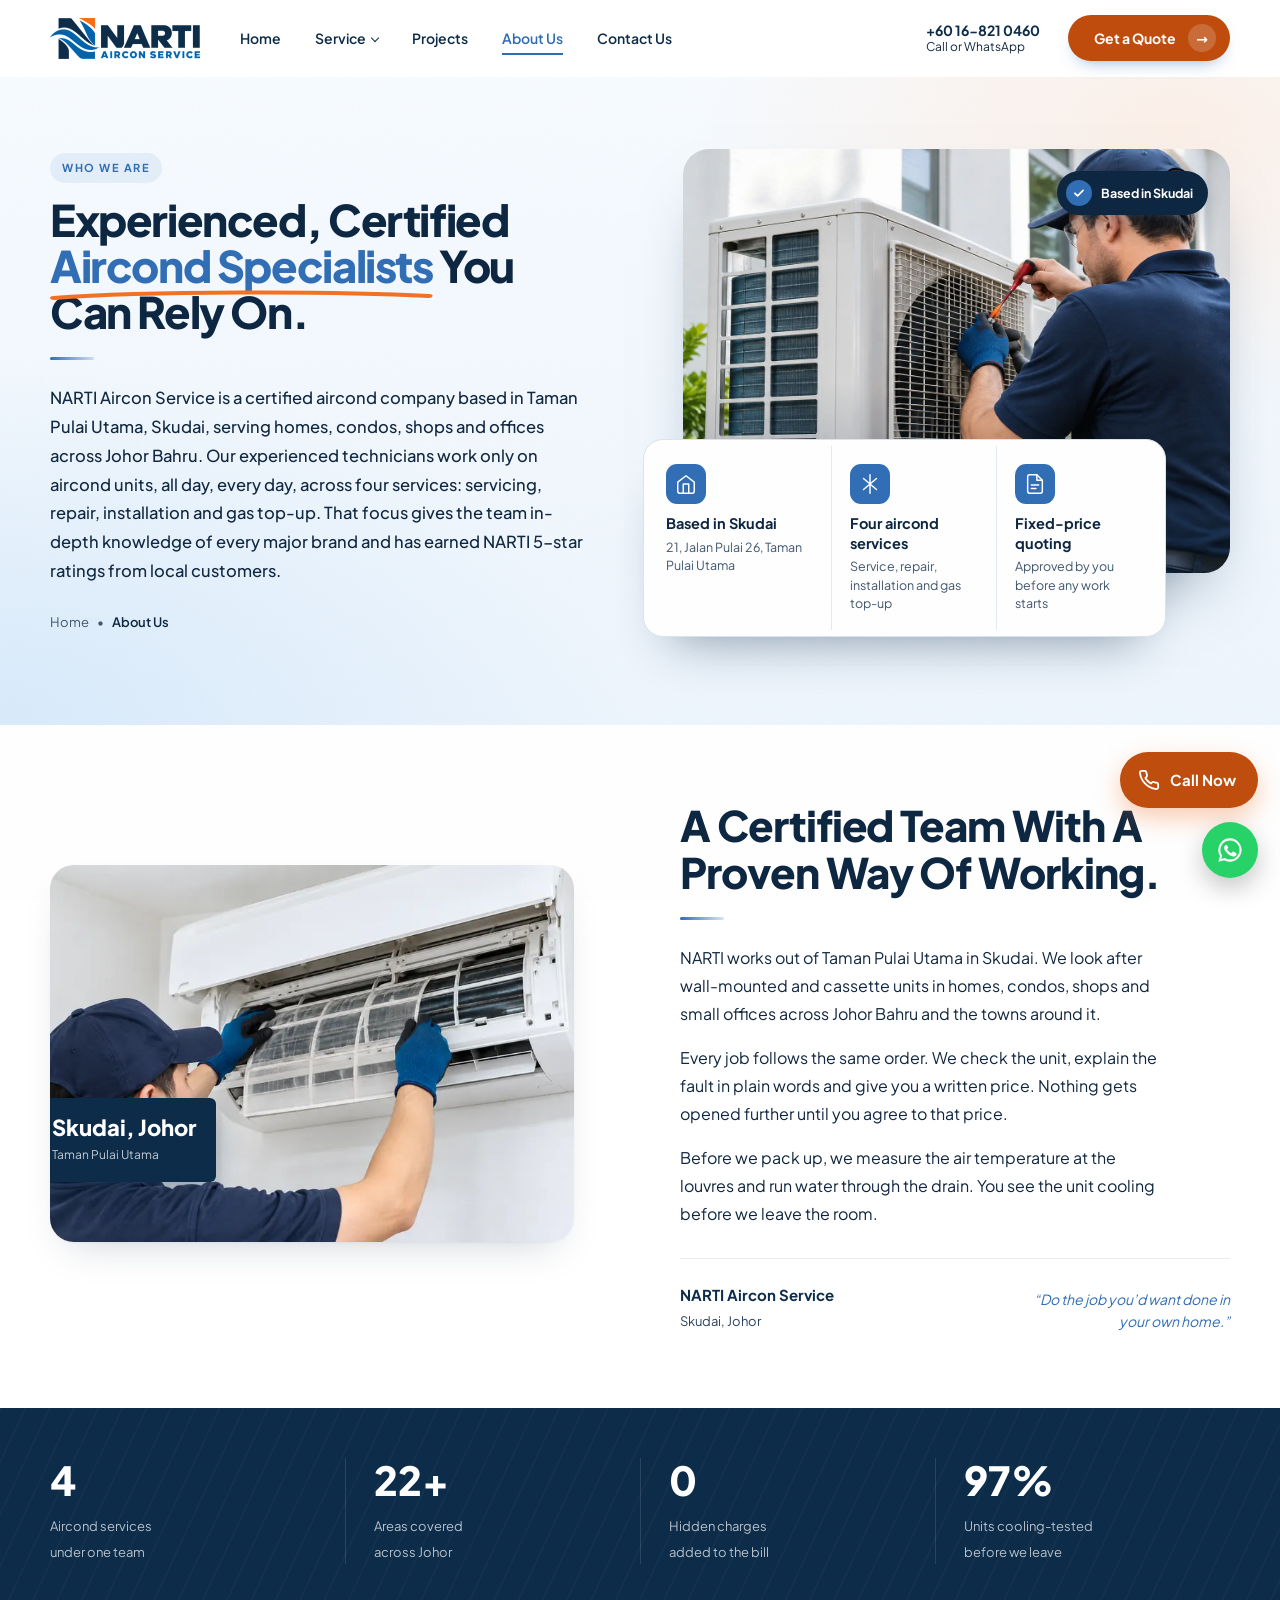
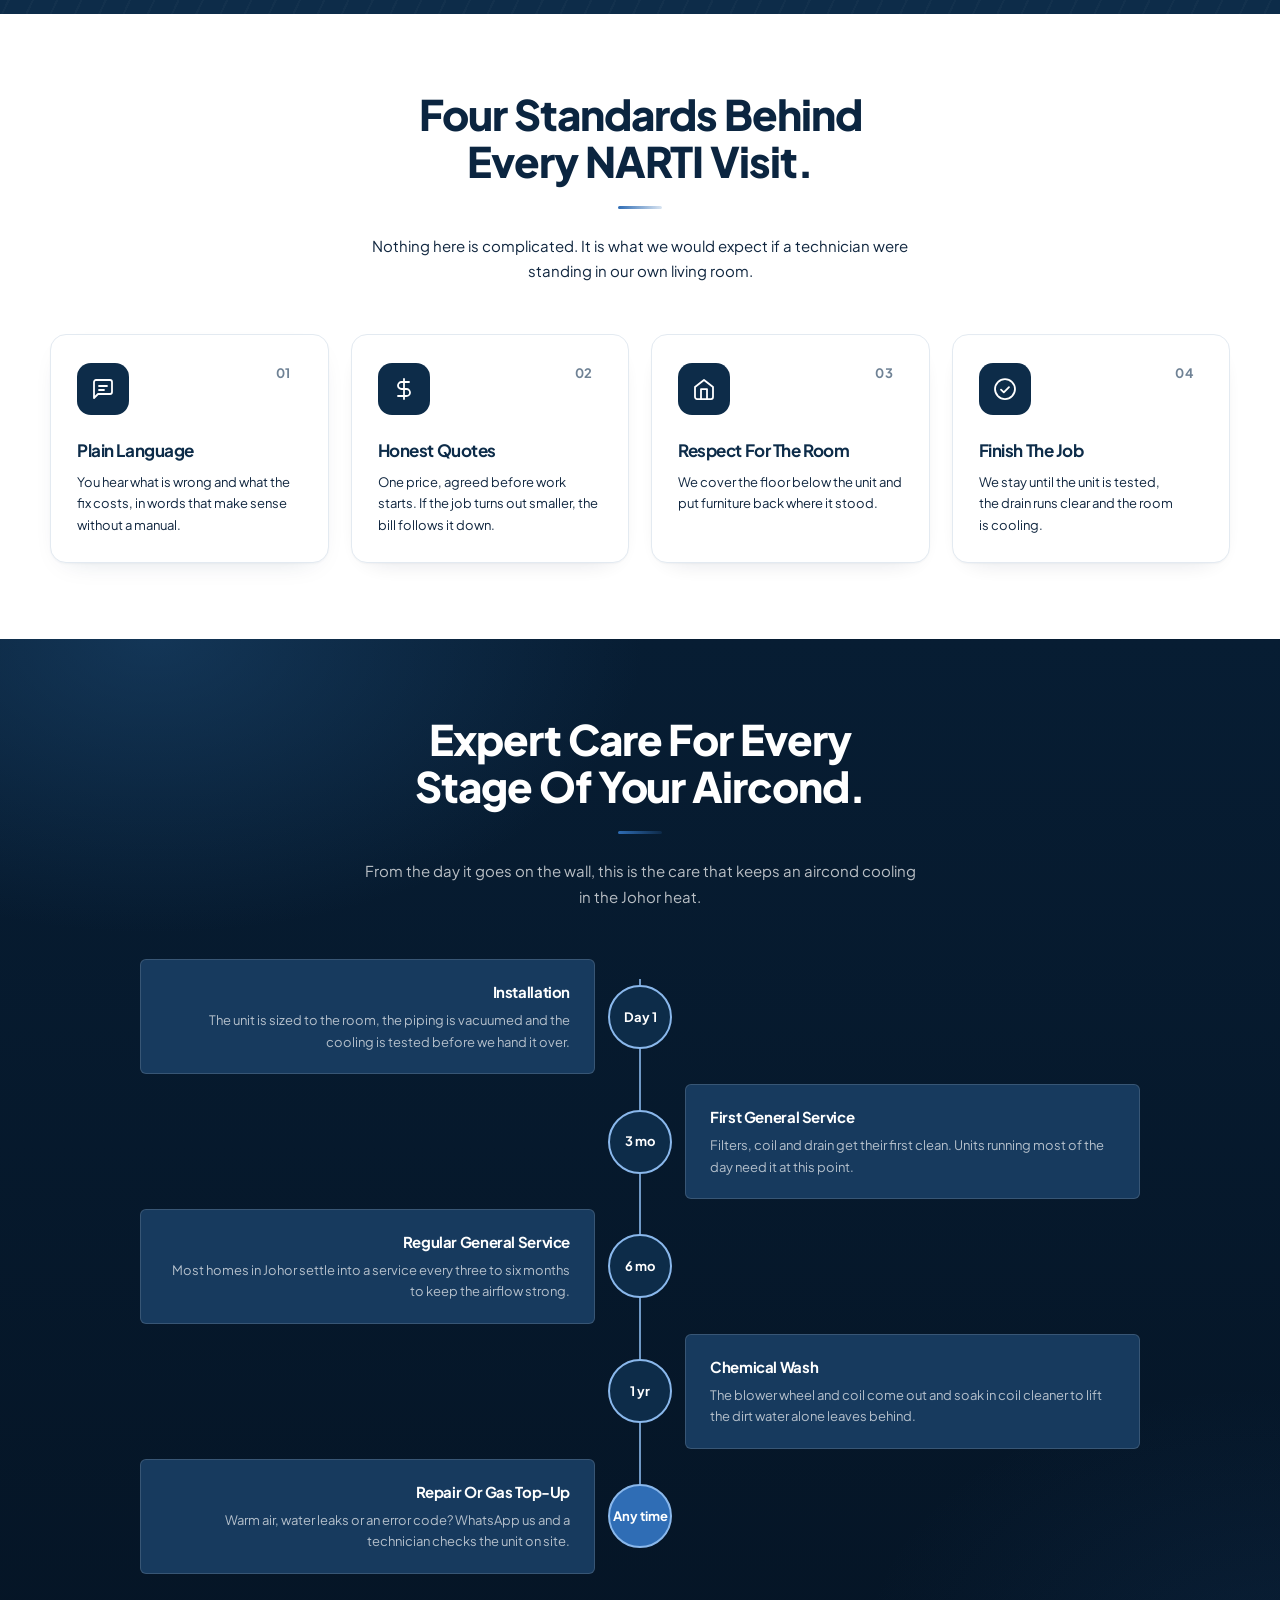
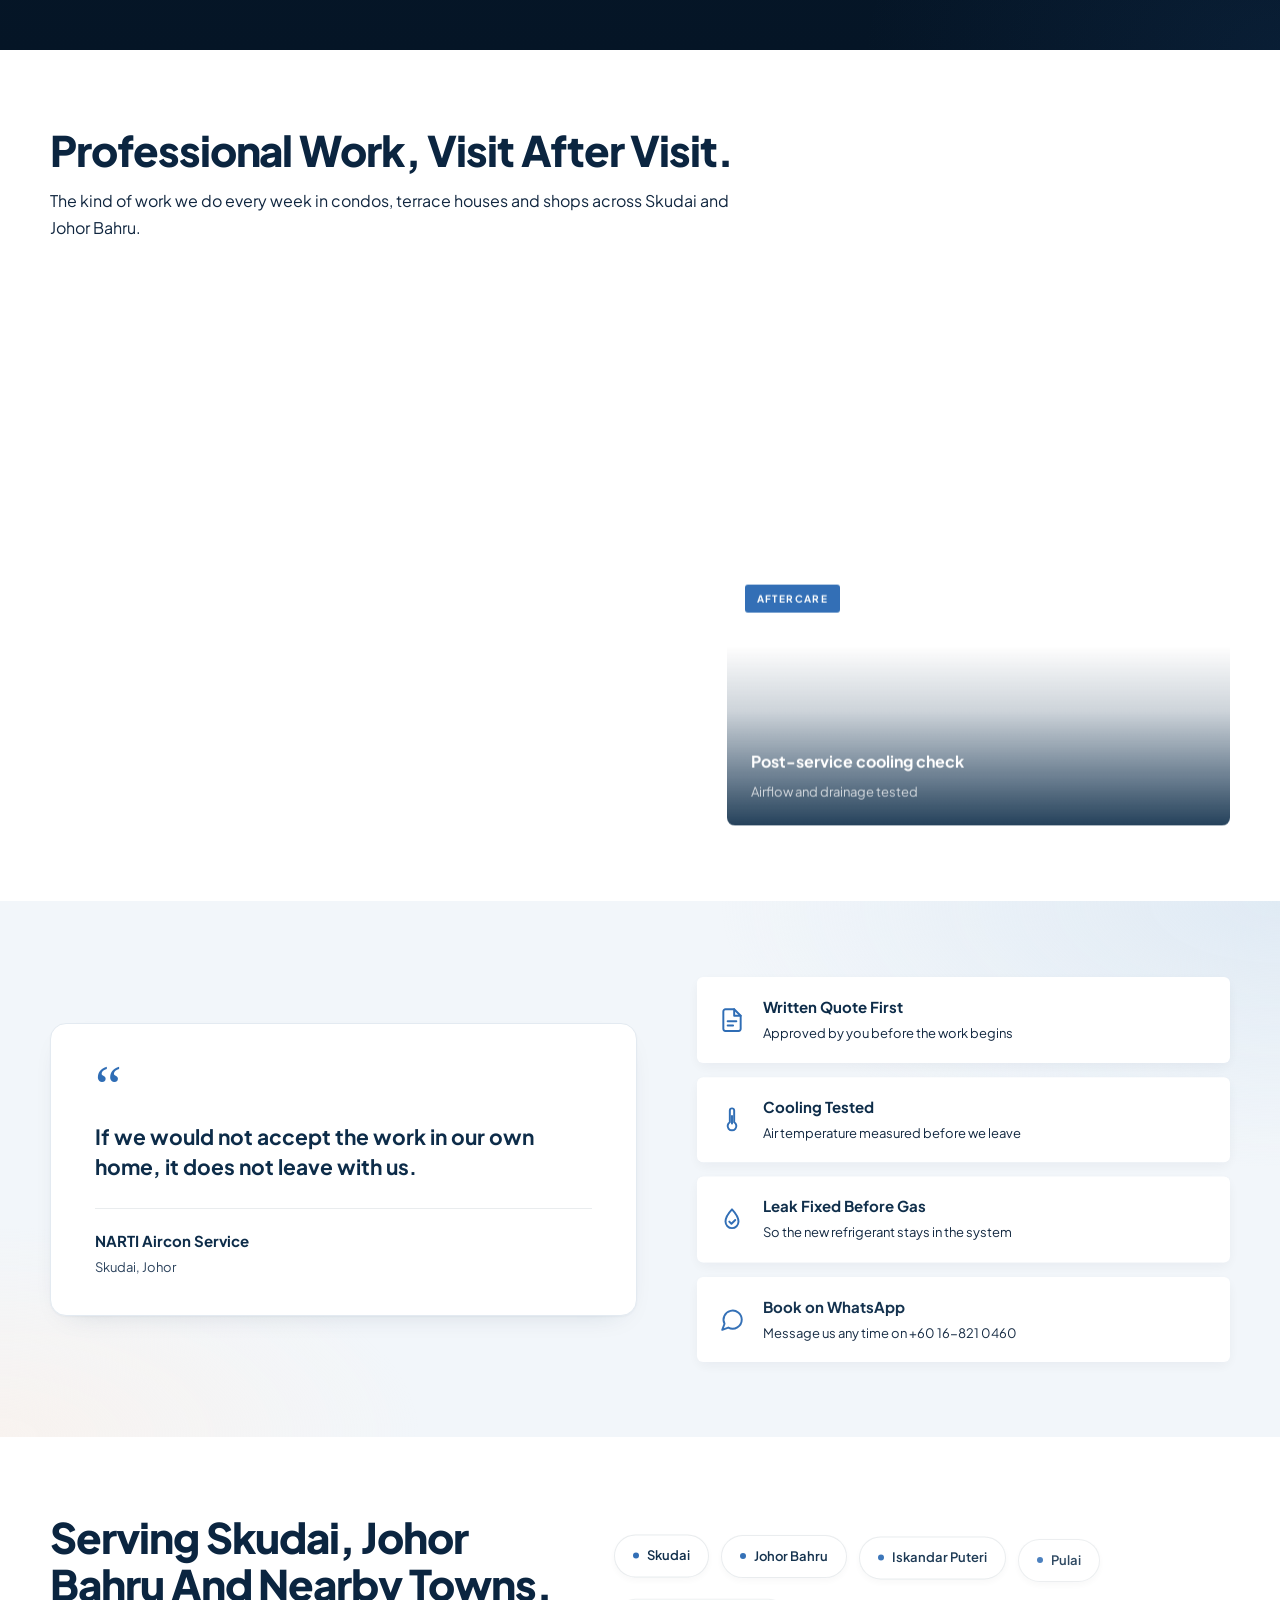
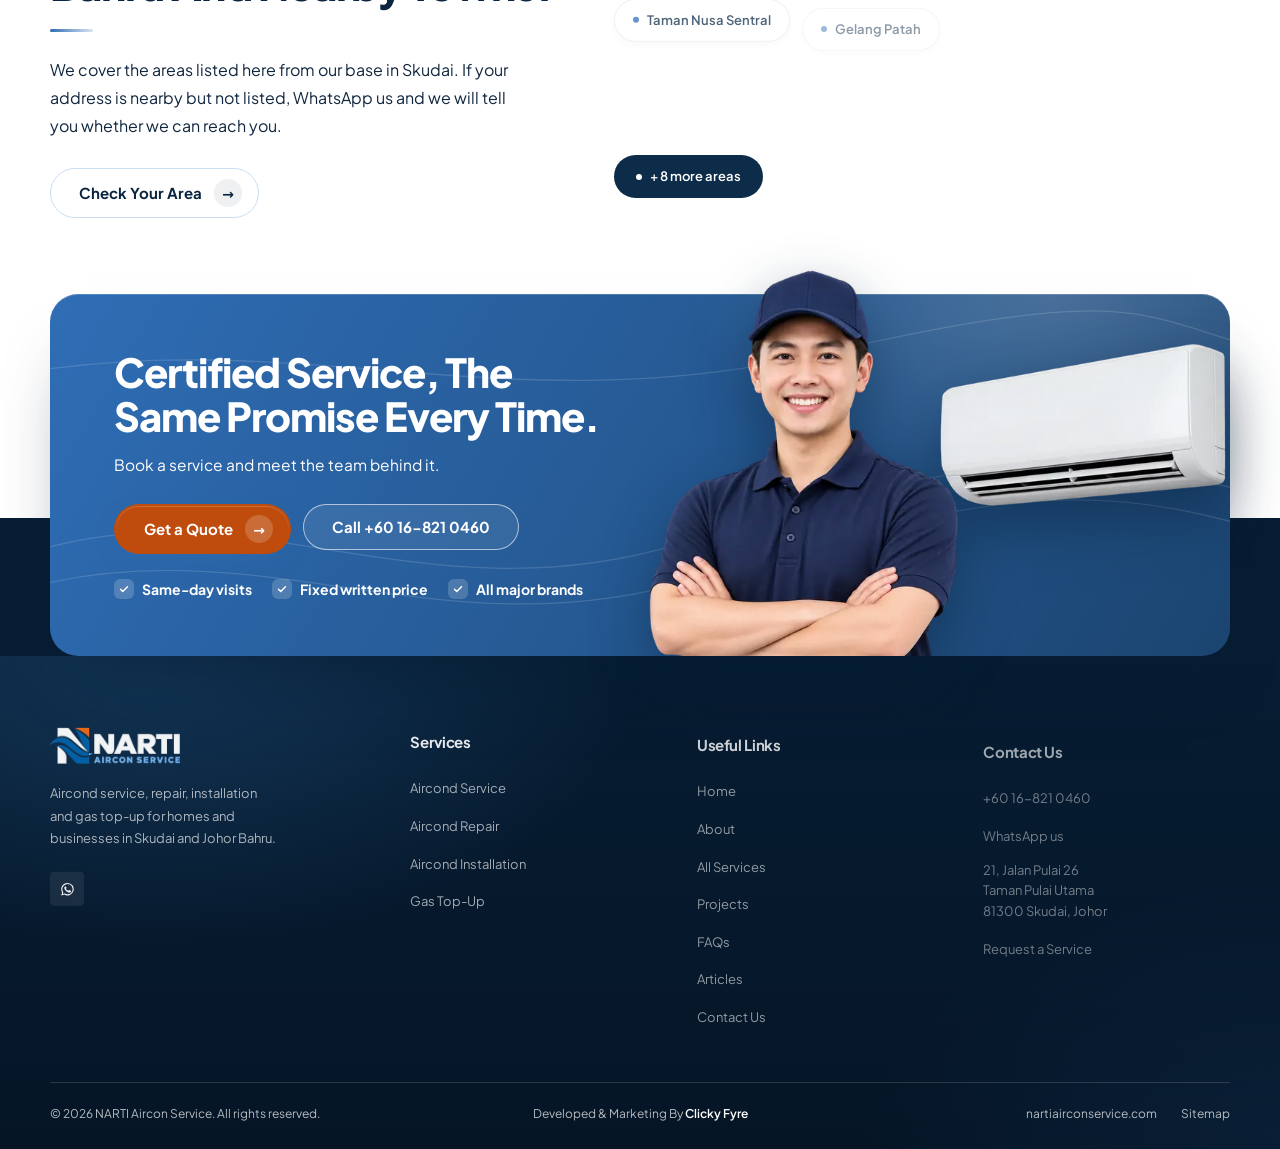
==== commit da2ce46c: "Service pages: keyword density targets, darker text site-wide - Primary keyword at 1.6-2.0% and main" ====
--- a/about/index.html
+++ b/about/index.html
@@ -27,7 +27,7 @@
 
   <link rel="preload" href="/assets/fonts/plus-jakarta-sans-latin.woff2" as="font" type="font/woff2" crossorigin>
 
-  <link rel="stylesheet" href="/assets/css/style.min.css?v=546e0c07">
+  <link rel="stylesheet" href="/assets/css/style.min.css?v=b012eb23">
 
   <script type="application/ld+json">
 {
--- a/assets/css/style.min.css
+++ b/assets/css/style.min.css
@@ -1 +1 @@
-@font-face{font-family: 'Plus Jakarta Sans';font-style: normal;font-weight: 400 800;font-display: swap;src: url(/assets/fonts/plus-jakarta-sans-latin-ext.woff2) format('woff2');unicode-range: U+0100-02BA,U+02BD-02C5,U+02C7-02CC,U+02CE-02D7,U+02DD-02FF,U+0304,U+0308,U+0329,U+1D00-1DBF,U+1E00-1E9F,U+1EF2-1EFF,U+2020,U+20A0-20AB,U+20AD-20C4,U+2113,U+2C60-2C7F,U+A720-A7FF}@font-face{font-family: 'Plus Jakarta Sans';font-style: normal;font-weight: 400 800;font-display: swap;src: url(/assets/fonts/plus-jakarta-sans-latin.woff2) format('woff2');unicode-range: U+0000-00FF,U+0131,U+0152-0153,U+02BB-02BC,U+02C6,U+02DA,U+02DC,U+0304,U+0308,U+0329,U+2000-206F,U+20AC,U+2122,U+2191,U+2193,U+2212,U+2215,U+FEFF,U+FFFD}:root{--navy: #0d2c49;--navy-2: #173a5e;--navy-line: rgba(255,255,255,0.14);--orange: #f37021;--orange-dark: #dc5f12;--orange-soft: #fdeee4;--blue: #2f6db5;--blue-soft: #eef5fc;--light: #f1f6fa;--ink: #0f2a47;--text: #5b6b7c;--muted: #8a99a8;--border: #e3e9ef;--white: #ffffff;--font: "Inter",system-ui,-apple-system,"Segoe UI",Roboto,Arial,sans-serif;--container: 1140px;--radius: 6px;--shadow: 0 10px 30px rgba(13,44,73,0.08);--header-h: 76px}*,*::before,*::after{box-sizing: border-box}html{scroll-behavior: smooth;scroll-padding-top: var(--header-h)}body{margin: 0;font-family: var(--font);font-size: 16px;line-height: 1.6;color: var(--text);background: var(--white);-webkit-font-smoothing: antialiased;overflow-x: hidden}img{display: block;max-width: 100%;height: auto}a{color: inherit;text-decoration: none}ul{list-style: none;margin: 0;padding: 0}h1,h2,h3,p{margin: 0}button,input,select{font: inherit}.sr-only{position: absolute;width: 1px;height: 1px;padding: 0;margin: -1px;overflow: hidden;clip: rect(0,0,0,0);white-space: nowrap;border: 0}.container{width: 100%;max-width: calc(var(--container) + 48px);margin: 0 auto;padding: 0 24px}.eyebrow{font-size: 12px;font-weight: 700;letter-spacing: 0.16em;text-transform: uppercase;color: var(--orange);margin-bottom: 14px}.section-title{font-size: clamp(30px,3.4vw,42px);line-height: 1.15;font-weight: 800;letter-spacing: -0.02em;color: var(--ink)}.divider{display: block;width: 48px;height: 3px;border-radius: 3px;background: var(--orange);margin: 22px 0 24px}.text{font-size: 16px;line-height: 1.75;color: var(--text);max-width: 480px}.btn{display: inline-flex;align-items: center;justify-content: center;gap: 10px;height: 50px;padding: 0 28px;border-radius: var(--radius);border: 2px solid transparent;font-size: 15px;font-weight: 600;cursor: pointer;white-space: nowrap;transition: background-color .2s,color .2s,border-color .2s,transform .2s,box-shadow .2s}.btn__arrow{transition: transform .2s}.btn:hover .btn__arrow{transform: translateX(4px)}.btn--primary{background: var(--orange);color: var(--white);box-shadow: 0 8px 20px rgba(47,109,181,.25)}.btn--primary:hover{background: var(--orange-dark)}.btn--outline{border-color: var(--orange);color: var(--orange);background: transparent}.btn--outline:hover{background: var(--orange);color: var(--white)}.btn--ghost{border-color: rgba(255,255,255,.45);color: var(--white);background: transparent;height: 46px}.btn--ghost:hover{background: var(--white);color: var(--navy);border-color: var(--white)}.btn--white{background: var(--white);color: var(--orange)}.btn--white:hover{background: var(--navy);color: var(--white)}.btn--sm{height: 46px;padding: 0 24px;font-size: 14px}.btn--block{width: 100%}.link-more{display: inline-flex;gap: 8px;font-size: 11px;font-weight: 700;letter-spacing: .14em;text-transform: uppercase;color: var(--orange)}.link-more span{transition: transform .2s}.link-more:hover span{transform: translateX(4px)}.section{padding: 110px 0}.section--navy{background: var(--navy)}.section--navy .section-title{color: var(--white)}.section--light{background: var(--light)}.section-head{display: flex;justify-content: space-between;align-items: flex-end;gap: 40px;margin-bottom: 48px}.section-head__text{max-width: 300px;font-size: 15px;line-height: 1.7;color: var(--text)}.section--navy .section-head__text{color: rgba(255,255,255,.72)}.header{position: sticky;top: 0;z-index: 100;background: var(--white);transition: box-shadow .25s}.header.is-scrolled{box-shadow: 0 4px 20px rgba(13,44,73,.08)}.header__inner{display: flex;align-items: center;height: var(--header-h);gap: 40px}.header__logo img{width: 150px;height: auto}.nav{flex: 1}.nav__list{display: flex;gap: 34px}.nav__link{position: relative;font-size: 14px;font-weight: 600;color: var(--ink);padding: 6px 0;transition: color .2s}.nav__link::after{content: "";position: absolute;left: 0;right: 0;bottom: -2px;height: 2px;background: var(--orange);transform: scaleX(0);transition: transform .25s}.nav__link:hover,.nav__link.is-active{color: var(--blue)}.nav__link.is-active::after,.nav__link:hover::after{transform: scaleX(1)}.nav__cta{display: none}.header__right{display: flex;align-items: center;gap: 28px}.header__phone{display: flex;flex-direction: column;line-height: 1.3}.header__phone strong{font-size: 14px;font-weight: 700;color: var(--ink)}.header__phone span{font-size: 12px;color: var(--muted)}.nav-toggle{display: none;width: 44px;height: 44px;margin-left: auto;border: 0;background: transparent;cursor: pointer;padding: 10px}.nav-toggle span{display: block;height: 2px;background: var(--ink);border-radius: 2px;margin: 5px 0;transition: transform .25s,opacity .25s}.nav-toggle[aria-expanded="true"] span:nth-child(1){transform: translateY(7px) rotate(45deg)}.nav-toggle[aria-expanded="true"] span:nth-child(2){opacity: 0}.nav-toggle[aria-expanded="true"] span:nth-child(3){transform: translateY(-7px) rotate(-45deg)}.hero{position: relative;min-height: 560px;background: linear-gradient(135deg,#f9fbfe 0%,#eef4fa 100%);overflow: hidden}.hero__inner{position: relative;z-index: 2;display: flex;align-items: center;min-height: 560px}.hero__content{max-width: 50%;padding: 70px 40px 70px 0}.hero__title{font-size: clamp(36px,3.7vw,52px);line-height: 1.1;font-weight: 800;letter-spacing: -0.025em;color: var(--ink)}.hero__text{font-size: 16px;line-height: 1.8;color: var(--text);max-width: 400px}.hero__actions{display: flex;flex-wrap: wrap;gap: 14px;margin-top: 34px}.hero__visual{position: absolute;top: 0;right: 0;bottom: 0;width: 50%;background: var(--navy);clip-path: polygon(10% 0,100% 0,100% 100%,0 100%,0 26%);overflow: hidden}.hero__stripe{position: absolute;inset: 0;background: var(--orange);clip-path: polygon(0 26%,10% 0,20% 0,88% 100%,60% 100%,0 46%)}.hero__img{position: absolute;bottom: 0;left: 0;width: 108%;max-width: none;height: 100%;object-fit: cover;object-position: left bottom}.stats{background: var(--navy)}.stats__grid{display: grid;grid-template-columns: repeat(4,1fr);padding-top: 26px;padding-bottom: 26px}.stat{display: flex;align-items: center;gap: 14px}.stat__num{font-size: 30px;font-weight: 800;color: var(--orange);letter-spacing: -.02em;line-height: 1}.stat__label{font-size: 12px;line-height: 1.45;color: rgba(255,255,255,.75)}.about__grid{display: grid;grid-template-columns: 1fr 1fr;gap: 60px;align-items: center}.checklist{margin: 26px 0 34px;display: grid;gap: 14px}.checklist li{position: relative;padding-left: 34px;font-size: 15px;font-weight: 500;color: var(--ink)}.checklist li::before{content: "";position: absolute;left: 0;top: 50%;width: 20px;height: 20px;margin-top: -10px;border-radius: 50%;background: var(--orange) url("data:image/svg+xml,%3Csvg xmlns='http://www.w3.org/2000/svg' viewBox='0 0 24 24' fill='none' stroke='white' stroke-width='3.5' stroke-linecap='round' stroke-linejoin='round'%3E%3Cpath d='M5 12.5l4.5 4.5L19 7.5'/%3E%3C/svg%3E") center / 11px no-repeat}.about__collage{position: relative;width: 100%;max-width: 440px;aspect-ratio: 440 / 320;margin-left: auto;margin-right: 30px}.about__img{position: absolute;object-fit: cover;border: 3px solid var(--white);box-shadow: var(--shadow)}.about__img--main{left: 13%;top: 0;width: 55%;height: 67%;z-index: 2}.about__img--tr{left: 69%;top: 13%;width: 31%;height: 42%;z-index: 1;object-position: 70% center}.about__img--bl{left: 0;top: 58%;width: 41%;height: 42%;z-index: 3}.about__img--br{left: 52%;top: 55%;width: 48%;height: 45%;z-index: 3}.about__deco{position: absolute;background: var(--blue-soft);z-index: 0}.about__deco--1{left: 0;top: 32%;width: 16%;height: 24%;background: #dcebfa}.about__deco--2{left: 67%;top: 0;width: 29%;height: 16%;background: #dcebfa}.about__deco--3{left: 40%;top: 68%;width: 14%;height: 24%;background: #dcebfa}.services__grid{display: grid;grid-template-columns: 0.8fr 1fr;gap: 50px;align-items: start}.services__intro .btn{margin-bottom: 28px}.services__img{border-radius: var(--radius);overflow: hidden;border-bottom: 3px solid var(--orange)}.services__img img{width: 100%;aspect-ratio: 420 / 175;object-fit: cover;object-position: center 35%}.services__cards{display: grid;grid-template-columns: repeat(3,1fr);border: 1px solid var(--navy-line);border-radius: var(--radius);overflow: hidden}.service-card{padding: 30px 24px 28px;border-right: 1px solid var(--navy-line);border-bottom: 1px solid var(--navy-line);transition: background-color .25s}.service-card:nth-child(3n){border-right: 0}.service-card:nth-last-child(-n+3){border-bottom: 0}.service-card:hover{background: rgba(255,255,255,.04)}.service-card__icon{width: 30px;height: 30px;fill: none;stroke: var(--orange);stroke-width: 1.6;stroke-linecap: round;stroke-linejoin: round;margin-bottom: 22px}.service-card__title{font-size: 15px;font-weight: 700;color: var(--white);margin-bottom: 8px}.service-card__text{font-size: 13px;line-height: 1.65;color: rgba(255,255,255,.62);margin-bottom: 18px;min-height: 43px}.request__grid{display: grid;grid-template-columns: 380px 1fr;gap: 50px;align-items: center}.request-form{background: var(--orange);border-radius: 8px;padding: 34px 28px 30px;display: grid;gap: 12px;box-shadow: 0 20px 40px rgba(47,109,181,.2)}.request-form__title{font-size: 20px;font-weight: 700;color: var(--white);margin-bottom: 8px}.field{width: 100%;height: 42px;padding: 0 14px;border-radius: 4px;border: 1px solid rgba(255,255,255,.28);background: rgba(255,255,255,.16);color: var(--white);font-size: 13px;outline: none;transition: border-color .2s,background-color .2s;-webkit-appearance: none;appearance: none}.field::placeholder{color: rgba(255,255,255,.78)}.field:focus{border-color: var(--white);background: rgba(255,255,255,.24)}.field.is-invalid{border-color: var(--navy)}.field-select{position: relative}.field-select::after{content: "";position: absolute;right: 16px;top: 50%;width: 7px;height: 7px;margin-top: -6px;border-right: 2px solid var(--white);border-bottom: 2px solid var(--white);transform: rotate(45deg);pointer-events: none}select.field{cursor: pointer}select.field:invalid{color: rgba(255,255,255,.78)}select.field option{color: var(--ink)}input[type="date"].field::-webkit-calendar-picker-indicator{filter: invert(1);cursor: pointer}.request-form .btn{margin-top: 12px;height: 48px}.request-form__msg{font-size: 13px;color: var(--white);min-height: 0}.request-form__msg:empty{display: none}.request__content .text{margin-bottom: 30px}.steps__grid{display: grid;grid-template-columns: repeat(4,1fr);gap: 22px}.step__media{position: relative;border-radius: 4px;overflow: hidden;margin-bottom: 20px}.step__media img{width: 100%;aspect-ratio: 240 / 150;object-fit: cover;transition: transform .5s}.step:hover .step__media img{transform: scale(1.05)}.step__num{position: absolute;top: 0;right: 0;min-width: 42px;height: 38px;display: grid;place-items: center;background: var(--orange);color: var(--white);font-size: 13px;font-weight: 700;border-radius: 0 4px 0 6px}.step__title{font-size: 16px;font-weight: 700;color: var(--ink);margin-bottom: 6px}.step__text{font-size: 13px;line-height: 1.65;color: var(--text)}.work__grid{display: grid;grid-template-columns: repeat(3,1fr);gap: 24px}.work-card{background: var(--white);border-radius: 4px;overflow: hidden;transition: transform .3s,box-shadow .3s}.work-card:hover{transform: translateY(-6px);box-shadow: 0 20px 40px rgba(0,0,0,.25)}.work-card img{width: 100%;aspect-ratio: 320 / 180;object-fit: cover}.work-card__body{padding: 20px 22px 22px;border-left: 3px solid var(--orange)}.work-card__title{font-size: 15px;font-weight: 700;color: var(--ink);margin-bottom: 4px}.work-card__text{font-size: 13px;color: var(--text)}.why__grid{display: grid;grid-template-columns: 1fr 1fr;gap: 50px;align-items: end}.why__content .text{margin-bottom: 28px}.why__img{border-radius: 4px;overflow: hidden}.why__img img{width: 100%;aspect-ratio: 460 / 185;object-fit: cover;object-position: center 40%}.why__cards{display: grid;grid-template-columns: 1fr 1fr;gap: 18px}.why-card{position: relative;background: var(--blue-soft);border-top: 3px solid var(--blue);border-radius: 4px;padding: 26px 22px 24px;transition: transform .3s,box-shadow .3s}.why-card:hover{transform: translateY(-4px);box-shadow: var(--shadow)}.why-card__num{position: absolute;top: 18px;right: 20px;font-size: 22px;font-weight: 800;color: #d6e4f3}.why-card__icon{width: 24px;height: 24px;fill: none;stroke: var(--blue);stroke-width: 1.7;stroke-linecap: round;stroke-linejoin: round;margin-bottom: 18px}.why-card__title{font-size: 15px;font-weight: 700;color: var(--ink);margin-bottom: 6px}.why-card__text{font-size: 13px;line-height: 1.65;color: var(--text)}.faq__grid{display: grid;grid-template-columns: 0.72fr 1fr;gap: 54px;align-items: end}.faq__img{border-radius: 4px;overflow: hidden}.faq__img img{width: 100%;aspect-ratio: 380 / 230;object-fit: cover}.faq__content .section-title{margin-bottom: 30px}.accordion{display: grid;gap: 12px}.accordion__item{background: var(--navy-2);border: 1px solid var(--navy-line);border-radius: 4px;transition: border-color .25s}.accordion__item.is-open{border-color: rgba(47,109,181,.55)}.accordion__btn{width: 100%;display: flex;align-items: center;justify-content: space-between;gap: 16px;padding: 18px 20px;background: none;border: 0;color: var(--white);font-size: 14px;font-weight: 600;text-align: left;cursor: pointer}.accordion__icon{position: relative;flex: 0 0 12px;width: 12px;height: 12px}.accordion__icon::before,.accordion__icon::after{content: "";position: absolute;left: 0;top: 50%;width: 12px;height: 2px;margin-top: -1px;background: rgba(255,255,255,.6);transition: transform .25s}.accordion__icon::after{transform: rotate(90deg)}.accordion__item.is-open .accordion__icon::after{transform: rotate(0)}.accordion__panel{display: grid;grid-template-rows: 0fr;transition: grid-template-rows .3s ease}.accordion__item.is-open .accordion__panel{grid-template-rows: 1fr}.accordion__panel>p{overflow: hidden;padding: 0 20px;font-size: 13px;line-height: 1.75;color: rgba(255,255,255,.68)}.accordion__item.is-open .accordion__panel>p{padding-bottom: 20px}.blog__grid{display: grid;grid-template-columns: repeat(3,1fr);gap: 24px}.post-card{background: var(--white);border: 1px solid var(--border);border-radius: 4px;overflow: hidden;transition: transform .3s,box-shadow .3s}.post-card:hover{transform: translateY(-6px);box-shadow: var(--shadow)}.post-card__media{display: block;overflow: hidden}.post-card__media img{width: 100%;aspect-ratio: 320 / 125;object-fit: cover;transition: transform .5s}.post-card:hover .post-card__media img{transform: scale(1.05)}.post-card__body{padding: 20px 22px 24px}.post-card__cat{display: block;font-size: 10px;font-weight: 700;letter-spacing: .14em;text-transform: uppercase;color: var(--blue);margin-bottom: 8px}.post-card__title{font-size: 15px;font-weight: 700;color: var(--ink);margin-bottom: 8px;line-height: 1.4}.post-card__title a:hover{color: var(--orange)}.post-card__text{font-size: 13px;line-height: 1.65;color: var(--text)}.cta{display: grid;grid-template-columns: 1fr 1fr;min-height: 340px}.cta__left{background: var(--orange);display: flex;align-items: center;justify-content: flex-end}.cta__content{width: 100%;max-width: calc(var(--container) / 2 + 24px);padding: 60px 40px 60px 24px}.cta__title{font-size: clamp(28px,3vw,36px);line-height: 1.15;font-weight: 800;letter-spacing: -.02em;color: var(--white);margin-bottom: 14px}.cta__text{font-size: 14px;line-height: 1.7;color: rgba(255,255,255,.88);margin-bottom: 26px}.cta__right{position: relative;background: linear-gradient(90deg,#f37021 0%,#f58a2f 100%);overflow: hidden}.cta__wave{position: absolute;left: 0;top: 0;width: 100%;height: calc(100% + 2px)}.cta__img{position: absolute;left: 0;bottom: 0;width: 100%;height: 100%;max-width: none;object-fit: cover;object-position: left top}.footer{background: var(--navy);color: rgba(255,255,255,.7);padding-top: 70px}.footer__grid{display: grid;grid-template-columns: 1.3fr 1fr 1fr 1fr;gap: 40px;padding-bottom: 60px}.footer__brand img{width: 130px;margin-bottom: 18px}.footer__brand p{font-size: 13px;line-height: 1.75;margin-bottom: 22px}.socials{display: flex;gap: 10px}.socials a{width: 34px;height: 34px;display: grid;place-items: center;border-radius: 4px;background: rgba(255,255,255,.08);transition: background-color .2s}.socials a:hover{background: var(--orange)}.socials svg{width: 15px;height: 15px;fill: var(--white)}.footer__col h3{font-size: 15px;font-weight: 700;color: var(--white);margin-bottom: 20px}.footer__col ul{display: grid;gap: 12px}.footer__col a{font-size: 13px;transition: color .2s}.footer__col a:hover{color: var(--orange)}.footer__bottom{display: flex;justify-content: space-between;align-items: center;gap: 20px;padding-top: 22px;padding-bottom: 26px;font-size: 12px;position: relative}.footer__bottom::before{content: "";position: absolute;top: 0;left: 24px;right: 24px;height: 1px;background: var(--navy-line)}.footer__bottom ul{display: flex;gap: 24px}.footer__bottom a:hover{color: var(--orange)}.reveal{opacity: 0;transform: translateY(24px);transition: opacity .7s ease,transform .7s ease}.reveal.is-visible{opacity: 1;transform: none}@media (prefers-reduced-motion: reduce){html{scroll-behavior: auto}.reveal{opacity: 1;transform: none;transition: none}*{transition-duration: 0s !important}}@media (max-width: 1140px){.header__phone{display: none}.nav__list{gap: 26px}}@media (max-width: 991px){:root{--header-h: 68px}.section{padding: 80px 0}.nav-toggle{display: block}.header__right{display: none}.nav{position: fixed;top: var(--header-h);left: 0;right: 0;background: var(--white);padding: 12px 24px 28px;box-shadow: 0 20px 30px rgba(13,44,73,.12);transform: translateY(-12px);opacity: 0;visibility: hidden;transition: opacity .25s,transform .25s,visibility .25s}.nav.is-open{opacity: 1;visibility: visible;transform: none}.nav__list{flex-direction: column;gap: 0}.nav__link{display: block;padding: 14px 0;border-bottom: 1px solid var(--border)}.nav__link::after{display: none}.nav__cta{display: inline-flex;width: 100%;margin-top: 20px}.hero,.hero__inner{min-height: 0}.hero__content{max-width: 560px;padding: 60px 0 40px}.hero__visual{position: relative;width: 100%;height: 380px;clip-path: polygon(0 12%,100% 0,100% 100%,0 100%)}.hero__img{width: 100%;object-position: center bottom}.stats__grid{grid-template-columns: repeat(2,1fr);gap: 22px;padding-top: 30px;padding-bottom: 30px}.about__grid,.services__grid,.request__grid,.why__grid,.faq__grid{grid-template-columns: 1fr}.about__collage{margin: 10px auto 0}.services__cards{grid-template-columns: repeat(2,1fr)}.service-card:nth-child(3n){border-right: 1px solid var(--navy-line)}.service-card:nth-child(2n){border-right: 0}.service-card:nth-last-child(-n+3){border-bottom: 1px solid var(--navy-line)}.service-card:nth-last-child(-n+2){border-bottom: 0}.request__grid{max-width: 560px}.request-form{order: 2}.faq__img{order: 2}.steps__grid{grid-template-columns: repeat(2,1fr);row-gap: 36px}.work__grid,.blog__grid{grid-template-columns: repeat(2,1fr)}.cta{grid-template-columns: 1fr}.cta__left{justify-content: flex-start}.cta__right{height: 320px}.cta__img{object-position: center top}.footer__grid{grid-template-columns: 1fr 1fr}}@media (max-width: 640px){.section{padding: 64px 0}.container{padding-left: 16px;padding-right: 16px}.footer__bottom::before{left: 16px;right: 16px}.section-head{flex-direction: column;align-items: flex-start;gap: 16px;margin-bottom: 32px}.hero__actions .btn{flex: 1 1 auto}.hero__visual{height: 280px}.stat__num{font-size: 24px}.services__cards{grid-template-columns: 1fr}.service-card{border-right: 0 !important;border-bottom: 1px solid var(--navy-line) !important}.service-card:last-child{border-bottom: 0 !important}.steps__grid,.work__grid,.blog__grid,.why__cards{grid-template-columns: 1fr}.request-form{padding: 28px 20px}.cta__content{padding: 56px 16px}.cta__right{height: 240px}.footer__grid{grid-template-columns: 1fr;gap: 32px}.footer__bottom{flex-direction: column;text-align: center}}.nav__item--dropdown{position: relative}.nav__caret{display: inline-block;width: 6px;height: 6px;margin-left: 4px;border-right: 1.5px solid currentColor;border-bottom: 1.5px solid currentColor;transform: translateY(-3px) rotate(45deg)}.dropdown{position: absolute;top: calc(100% + 14px);left: -18px;min-width: 230px;padding: 10px 0;background: var(--white);border-top: 3px solid var(--orange);border-radius: 0 0 var(--radius) var(--radius);box-shadow: 0 18px 40px rgba(13,44,73,.14);opacity: 0;visibility: hidden;transform: translateY(8px);transition: opacity .2s,transform .2s,visibility .2s;z-index: 10}.dropdown::before{content: "";position: absolute;left: 0;right: 0;top: -17px;height: 14px}.nav__item--dropdown:hover .dropdown,.nav__item--dropdown:focus-within .dropdown{opacity: 1;visibility: visible;transform: none}.dropdown a{display: block;padding: 10px 20px;font-size: 14px;font-weight: 500;color: var(--ink);transition: color .2s,background-color .2s}.dropdown a:hover,.dropdown a.is-current{color: var(--orange);background: var(--orange-soft)}.services__cards--4{grid-template-columns: repeat(2,1fr)}.services__cards--4 .service-card{padding: 36px 30px 32px}.services__cards--4 .service-card:nth-child(3n){border-right: 1px solid var(--navy-line)}.services__cards--4 .service-card:nth-child(2n){border-right: 0}.services__cards--4 .service-card:nth-last-child(-n+3){border-bottom: 1px solid var(--navy-line)}.services__cards--4 .service-card:nth-last-child(-n+2){border-bottom: 0}.services__cards--4 .service-card__title{font-size: 17px}.services__cards--4 .service-card__text{font-size: 14px;min-height: 0}a.service-card{display: block}a.service-card:hover .link-more span{transform: translateX(4px)}.page-hero{background: var(--navy);padding: 70px 0 80px;overflow: hidden}.page-hero__grid{display: grid;grid-template-columns: 1.05fr 1fr;gap: 60px;align-items: center}.breadcrumb{display: flex;flex-wrap: wrap;gap: 8px;font-size: 13px;color: rgba(255,255,255,.6);margin-bottom: 26px}.breadcrumb a:hover{color: var(--orange)}.breadcrumb [aria-current]{color: var(--white)}.page-hero__title{font-size: clamp(32px,3.6vw,46px);line-height: 1.12;font-weight: 800;letter-spacing: -0.02em;color: var(--white)}.page-hero__text{font-size: 16px;line-height: 1.75;color: rgba(255,255,255,.78);max-width: 520px}.page-hero__text + .page-hero__text{margin-top: 14px}.page-hero__media{position: relative;border-radius: var(--radius);overflow: hidden;border-bottom: 4px solid var(--orange);box-shadow: 0 30px 60px rgba(0,0,0,.3)}.page-hero__media img{width: 100%;aspect-ratio: 3 / 2;object-fit: cover}.page-hero__media--cutout{background: linear-gradient(135deg,var(--orange) 0 45%,var(--navy-2) 45%)}.page-hero__media--cutout img{object-fit: contain;object-position: center bottom}.symptoms__grid{display: grid;grid-template-columns: repeat(3,1fr);gap: 16px}.symptom{display: flex;align-items: flex-start;gap: 14px;background: var(--white);border: 1px solid var(--border);border-left: 3px solid var(--orange);border-radius: 4px;padding: 20px 20px;font-size: 15px;font-weight: 500;line-height: 1.5;color: var(--ink)}.symptom svg{flex: 0 0 22px;width: 22px;height: 22px;padding: 4px;border-radius: 50%;background: var(--orange);fill: none;stroke: var(--white);stroke-width: 3.5;stroke-linecap: round;stroke-linejoin: round}.included__grid{display: grid;grid-template-columns: 0.9fr 1.1fr;gap: 60px;align-items: center}.included__media{border-radius: var(--radius);overflow: hidden;box-shadow: var(--shadow)}.included__media img{width: 100%;aspect-ratio: 4 / 5;object-fit: cover}.included__content .text{margin-bottom: 28px}.packages{display: grid;gap: 18px}.packages--2{grid-template-columns: 1fr 1fr}.package{background: var(--blue-soft);border-top: 3px solid var(--blue);border-radius: 4px;padding: 24px 22px}.package__title{font-size: 16px;font-weight: 700;color: var(--ink);margin-bottom: 16px}.checklist--tight{margin: 0;gap: 12px}.checklist--tight li{font-size: 14px;line-height: 1.5;padding-left: 30px}.checklist--tight li::before{top: 1px;margin-top: 0;width: 18px;height: 18px;background-size: 10px}.service-links{display: grid;grid-template-columns: repeat(3,1fr);gap: 22px}.service-link{display: block;background: var(--white);border: 1px solid var(--border);border-radius: 4px;padding: 30px 26px;transition: transform .3s,box-shadow .3s,border-color .3s}.service-link:hover{transform: translateY(-6px);box-shadow: var(--shadow);border-color: transparent}.service-link:hover .link-more span{transform: translateX(4px)}.service-link__icon{width: 30px;height: 30px;fill: none;stroke: var(--orange);stroke-width: 1.6;stroke-linecap: round;stroke-linejoin: round;margin-bottom: 18px}.service-link__title{font-size: 17px;font-weight: 700;color: var(--ink);margin-bottom: 8px}.service-link__text{font-size: 14px;line-height: 1.65;color: var(--text);margin-bottom: 16px}.footer__contact a{line-height: 1.6;display: inline-block}.accordion__panel a{color: var(--orange);text-decoration: underline}.wa-float{position: fixed;right: 22px;bottom: 22px;z-index: 90;width: 56px;height: 56px;display: grid;place-items: center;border-radius: 50%;background: #25d366;box-shadow: 0 10px 25px rgba(0,0,0,.22);transition: transform .2s}.wa-float:hover{transform: scale(1.08)}.wa-float svg{width: 28px;height: 28px;fill: var(--white)}@media (max-width: 991px){.nav__caret{display: none}.dropdown{position: static;opacity: 1;visibility: visible;transform: none;box-shadow: none;border: 0;padding: 0 0 6px 14px;min-width: 0;background: transparent}.dropdown::before{display: none}.dropdown a{padding: 10px 0;font-size: 14px;color: var(--text);background: none}.page-hero{padding: 50px 0 60px}.page-hero__grid,.included__grid{grid-template-columns: 1fr;gap: 40px}.included__media img{aspect-ratio: 16 / 10}.symptoms__grid{grid-template-columns: repeat(2,1fr)}.service-links{grid-template-columns: repeat(2,1fr)}}@media (max-width: 640px){.services__cards--4{grid-template-columns: 1fr}.symptoms__grid,.service-links,.packages--2{grid-template-columns: 1fr}.page-hero .hero__actions .btn{flex: 1 1 100%}.wa-float{right: 16px;bottom: 16px;width: 52px;height: 52px}}.ratings{display: flex;flex-wrap: wrap;gap: 12px;margin-top: 28px}.rating{display: inline-flex;align-items: center;gap: 12px;min-width: 0;padding: 10px 16px 10px 12px;background: var(--white);border: 1px solid var(--border);border-radius: 8px;box-shadow: 0 6px 18px rgba(13,44,73,.07);transition: transform .2s,box-shadow .2s}.rating:hover{transform: translateY(-2px);box-shadow: 0 10px 24px rgba(13,44,73,.12)}.rating__logo{flex: 0 0 28px;width: 28px;height: 28px}.rating__body{display: grid;line-height: 1.25}.rating__name{font-size: 13px;font-weight: 700;color: var(--ink)}.rating__stars{position: relative;display: inline-block;width: max-content;font-size: 14px;letter-spacing: 1px;color: #d5dde6;line-height: 1.2}.rating__stars-fill{position: absolute;inset: 0 auto 0 0;width: calc(var(--rating,0) / 5 * 100%);overflow: hidden;white-space: nowrap;color: #fbbc04}.rating[data-review="trustpilot"] .rating__stars-fill{color: #00b67a}.rating:not(.has-rating) .rating__stars{display: none}.rating__meta{font-size: 12px;color: var(--text)}.rating__meta strong{color: var(--ink)}.ratings--dark .rating{background: rgba(255,255,255,.06);border-color: rgba(255,255,255,.16);box-shadow: none}.ratings--dark .rating__name,.ratings--dark .rating__meta strong{color: var(--white)}.ratings--dark .rating__meta{color: rgba(255,255,255,.7)}.ratings--dark .rating__stars{color: rgba(255,255,255,.22)}.trust{background: var(--white);border-bottom: 1px solid var(--border)}.trust__grid{display: grid;grid-template-columns: repeat(4,1fr);gap: 24px;padding-top: 34px;padding-bottom: 34px}.trust-badge{display: flex;align-items: center;gap: 14px}.trust-badge__seal{flex: 0 0 54px;width: 54px;height: 54px;display: grid;place-items: center;border-radius: 50%;background: var(--navy);box-shadow: 0 0 0 3px var(--white),0 0 0 5px var(--orange)}.trust-badge__seal svg{width: 24px;height: 24px;fill: none;stroke: var(--white);stroke-width: 1.8;stroke-linecap: round;stroke-linejoin: round}.trust-badge__body{display: grid;gap: 2px;line-height: 1.4}.trust-badge__body strong{font-size: 14px;font-weight: 700;color: var(--ink)}.trust-badge__body span{font-size: 12.5px;color: var(--text)}@media (max-width: 991px){.trust__grid{grid-template-columns: repeat(2,1fr);gap: 26px 24px}}@media (max-width: 480px){.trust__grid{grid-template-columns: 1fr;gap: 20px;padding-top: 28px;padding-bottom: 28px}.ratings{gap: 10px}.rating{flex: 1 1 100%}}@media (max-width: 640px){.footer__col ul{gap: 0}.footer__col a{display: inline-block;padding: 10px 0}.post-card__title a{display: block;padding: 4px 0}}@media (max-width: 991px){.hero__visual{height: auto;aspect-ratio: 3 / 2;clip-path: polygon(0 7%,100% 0,100% 100%,0 100%)}.hero__img{height: 100%;object-fit: contain;object-position: center bottom}.nav{max-height: calc(100vh - var(--header-h));overflow-y: auto}}@media (max-width: 480px){.stats__grid{gap: 20px 16px}.stat{flex-direction: column;align-items: flex-start;gap: 6px}.stat__label{font-size: 12.5px}}.page-404{padding: 110px 0 120px}.page-404__links{display: flex;flex-wrap: wrap;gap: 12px 28px;margin-top: 40px}.page-404__links a{color: var(--white);font-weight: 600;font-size: 15px;border-bottom: 1px solid rgba(255,255,255,.3);padding-bottom: 4px}.page-404__links a:hover{color: var(--orange);border-color: var(--orange)}.ratings{margin-top: 26px}.ratings + .hero__actions{margin-top: 26px}.breadcrumb--dot [aria-current]{color: var(--orange)}.about-hero{position: relative;overflow: hidden;background: var(--navy);padding: 90px 0 110px}.about-hero__bg{position: absolute;inset: 0;z-index: 0}.about-hero__bg img{width: 100%;height: 100%;object-fit: cover;object-position: center 30%}.about-hero__bg::after{content: "";position: absolute;inset: 0;background: linear-gradient(rgba(255,255,255,.035) 1px,transparent 1px) 0 0 / 56px 56px,linear-gradient(90deg,rgba(255,255,255,.035) 1px,transparent 1px) 0 0 / 56px 56px,linear-gradient(100deg,rgba(13,44,73,.97) 0%,rgba(13,44,73,.9) 45%,rgba(18,64,110,.78) 100%)}.about-hero__grid{position: relative;z-index: 1;display: grid;grid-template-columns: 1.15fr 1fr;gap: 60px;align-items: center}.about-hero__title{font-size: clamp(32px,3.6vw,46px);line-height: 1.12;font-weight: 800;letter-spacing: -0.02em;color: var(--white);max-width: 560px}.about-hero__text{font-size: 16px;line-height: 1.75;color: rgba(255,255,255,.8);max-width: 460px}.about-facts{background: rgba(255,255,255,.07);border: 1px solid rgba(255,255,255,.16);border-radius: 10px;padding: 6px 28px;backdrop-filter: blur(6px);-webkit-backdrop-filter: blur(6px)}.about-facts li{display: flex;align-items: center;gap: 18px;padding: 22px 0}.about-facts li + li{border-top: 1px solid rgba(255,255,255,.12)}.about-facts svg{flex: 0 0 30px;width: 30px;height: 30px;fill: none;stroke: var(--orange);stroke-width: 1.6;stroke-linecap: round;stroke-linejoin: round}.about-facts strong{display: block;font-size: 16px;font-weight: 700;color: var(--white)}.about-facts li span span{font-size: 13px;color: rgba(255,255,255,.68)}.about-hero__watermark{position: absolute;right: 4%;bottom: -0.2em;z-index: 0;font-size: clamp(80px,13vw,190px);font-weight: 800;line-height: 1;letter-spacing: -0.02em;color: rgba(255,255,255,.05);pointer-events: none;user-select: none}.story__grid{display: grid;grid-template-columns: 1fr 1fr;gap: 80px;align-items: center}.story__media{position: relative;margin: 0 26px 26px 0}.story__media::after{content: "";position: absolute;top: 26px;left: 26px;right: -26px;bottom: -26px;border: 2px solid var(--orange);border-radius: 6px;z-index: -1}.story__media img{width: 100%;aspect-ratio: 5 / 3.6;object-fit: cover;border-radius: 6px}.story__badge{position: absolute;left: -18px;bottom: 16%;background: var(--navy);border-radius: 6px;padding: 16px 20px;box-shadow: 0 16px 30px rgba(13,44,73,.3)}.story__badge strong{display: block;font-size: 22px;font-weight: 800;color: var(--orange);line-height: 1.2}.story__badge span{font-size: 12px;color: rgba(255,255,255,.75)}.story__content .text + .text{margin-top: 16px}.story__sign{display: flex;justify-content: space-between;align-items: flex-end;gap: 20px;margin-top: 30px;padding-top: 24px;border-top: 1px solid var(--border)}.story__sign strong{display: block;font-size: 15px;color: var(--ink)}.story__sign span{font-size: 13px;color: var(--muted)}.story__sign em{font-size: 14px;color: var(--blue);text-align: right;max-width: 220px}.about-stats{background: repeating-linear-gradient(115deg,rgba(255,255,255,.025) 0 2px,transparent 2px 22px),var(--navy)}.about-stats__grid{display: grid;grid-template-columns: repeat(4,1fr);padding-top: 50px;padding-bottom: 50px}.about-stat{padding: 0 28px}.about-stat:first-child{padding-left: 0}.about-stat + .about-stat{border-left: 1px solid rgba(255,255,255,.12)}.about-stat__num{display: block;font-size: 40px;font-weight: 800;color: var(--white);line-height: 1.1;margin-bottom: 10px}.about-stat__num em{font-style: normal;color: var(--orange)}.about-stat__label{font-size: 13px;line-height: 1.5;color: rgba(255,255,255,.7)}.section-center{text-align: center;max-width: 560px;margin: 0 auto 50px}.divider--center{margin-left: auto;margin-right: auto}.section-center__text{font-size: 15px;line-height: 1.7;color: var(--text)}.section--navy .section-center__text{color: rgba(255,255,255,.72)}.habits__grid{display: grid;grid-template-columns: repeat(4,1fr);gap: 22px}.habit{position: relative;background: var(--white);border-top: 3px solid var(--orange);border-radius: 6px;padding: 30px 24px 28px;box-shadow: 0 6px 20px rgba(13,44,73,.05);transition: transform .3s,box-shadow .3s}.habit:hover{transform: translateY(-5px);box-shadow: var(--shadow)}.habit__num{position: absolute;top: 14px;right: 18px;font-size: 38px;font-weight: 800;color: #eef3f8;line-height: 1}.habit__icon{position: relative;width: 26px;height: 26px;margin-bottom: 26px;fill: none;stroke: var(--orange);stroke-width: 1.8;stroke-linecap: round;stroke-linejoin: round}.habit__title{font-size: 15px;font-weight: 700;color: var(--ink);margin-bottom: 8px}.habit__text{font-size: 13px;line-height: 1.65;color: var(--text)}.tl{position: relative;list-style: none;margin: 0 auto;padding: 0;max-width: 1000px}.tl::before{content: "";position: absolute;top: 20px;bottom: 40px;left: 50%;width: 2px;margin-left: -1px;background: var(--orange);opacity: .8}.tl-item{position: relative;display: grid;grid-template-columns: 1fr 90px 1fr;align-items: center}.tl-item + .tl-item{margin-top: 10px}.tl-item__dot{grid-column: 2;grid-row: 1;justify-self: center;position: relative;z-index: 1;width: 64px;height: 64px;display: grid;place-items: center;border-radius: 50%;border: 2px solid var(--orange);background: var(--navy);color: var(--white);font-size: 13px;font-weight: 700;text-align: center;line-height: 1.1}.tl-item--now .tl-item__dot{background: var(--orange)}.tl-item__card{grid-row: 1;background: var(--navy-2);border: 1px solid var(--navy-line);border-radius: 6px;padding: 20px 24px}.tl-item:nth-child(odd) .tl-item__card{grid-column: 1;text-align: right}.tl-item:nth-child(even) .tl-item__card{grid-column: 3}.tl-item__card h3{font-size: 15px;font-weight: 700;color: var(--white);margin-bottom: 6px}.tl-item__card p{font-size: 13px;line-height: 1.65;color: rgba(255,255,255,.68)}.work-tiles{display: grid;grid-template-columns: 1.3fr 1fr;grid-template-rows: 1fr 1fr;gap: 22px;height: 540px}.work-tile{position: relative;margin: 0;border-radius: 8px;overflow: hidden}.work-tile--large{grid-row: 1 / span 2}.work-tile img{width: 100%;height: 100%;object-fit: cover;transition: transform .6s}.work-tile:hover img{transform: scale(1.05)}.work-tile::after{content: "";position: absolute;inset: 0;background: linear-gradient(to top,rgba(13,44,73,.92) 0%,rgba(13,44,73,.2) 45%,transparent 70%)}.work-tile__tag{position: absolute;top: 18px;left: 18px;z-index: 1;background: var(--orange);color: var(--white);font-size: 10px;font-weight: 700;letter-spacing: .14em;text-transform: uppercase;padding: 6px 12px;border-radius: 3px}.work-tile figcaption{position: absolute;left: 24px;right: 24px;bottom: 22px;z-index: 1}.work-tile figcaption strong{display: block;font-size: 16px;color: var(--white);margin-bottom: 4px}.work-tile figcaption span{font-size: 13px;color: rgba(255,255,255,.75)}.promise__grid{display: grid;grid-template-columns: 1.1fr 1fr;gap: 60px;align-items: center}.promise-card{margin: 0;background: var(--white);border-radius: 8px;padding: 44px 44px 36px;box-shadow: 0 24px 50px rgba(13,44,73,.08)}.promise-card__mark{display: block;font-size: 60px;line-height: .6;color: var(--orange);font-family: Georgia,serif;margin-bottom: 18px}.promise-card__quote{font-size: 21px;line-height: 1.45;font-weight: 700;color: var(--ink);margin-bottom: 26px}.promise-card footer{padding-top: 20px;border-top: 1px solid var(--border)}.promise-card footer strong{display: block;font-size: 15px;color: var(--ink)}.promise-card footer span{font-size: 13px;color: var(--muted)}.promise-list{display: grid;gap: 14px}.promise-item{display: flex;align-items: center;gap: 18px;background: var(--white);border-radius: 6px;padding: 18px 22px;box-shadow: 0 4px 14px rgba(13,44,73,.05)}.promise-item svg{flex: 0 0 26px;width: 26px;height: 26px;fill: none;stroke: var(--orange);stroke-width: 1.8;stroke-linecap: round;stroke-linejoin: round}.promise-item strong{display: block;font-size: 15px;color: var(--ink)}.promise-item span span{font-size: 13px;color: var(--text)}.areas__grid{display: grid;grid-template-columns: 0.9fr 1.1fr;gap: 60px;align-items: center}.areas__content .text{margin-bottom: 28px}.area-list{display: flex;flex-wrap: wrap;gap: 12px}.area-chip{display: inline-flex;align-items: center;gap: 8px;padding: 10px 18px;background: var(--white);border: 1px solid var(--border);border-radius: 999px;font-size: 13px;font-weight: 600;color: var(--ink);box-shadow: 0 3px 10px rgba(13,44,73,.04)}.area-chip::before{content: "";width: 6px;height: 6px;border-radius: 50%;background: var(--orange)}.area-list:not(.is-expanded) .area-chip--extra{display: none}.area-more{margin-top: 14px;display: inline-flex;align-items: center;gap: 8px;padding: 11px 22px;border: 0;border-radius: 999px;background: var(--navy);color: var(--white);font-size: 13px;font-weight: 600;cursor: pointer;transition: background-color .2s}.area-more::before{content: "";width: 6px;height: 6px;border-radius: 50%;background: var(--white)}.area-more:hover{background: var(--orange)}@media (max-width: 991px){.about-hero{padding: 60px 0 80px}.about-hero__grid,.story__grid,.promise__grid,.areas__grid{grid-template-columns: 1fr;gap: 44px}.story__media{max-width: 560px}.about-stats__grid{grid-template-columns: repeat(2,1fr);gap: 34px 0}.about-stat:nth-child(3){padding-left: 0;border-left: 0}.habits__grid{grid-template-columns: repeat(2,1fr)}.work-tiles{height: auto;grid-template-columns: 1fr 1fr;grid-template-rows: auto}.work-tile--large{grid-column: 1 / span 2;grid-row: auto}.work-tile{aspect-ratio: 4 / 3}.work-tile--large{aspect-ratio: 16 / 9}.tl::before{left: 32px}.tl-item{grid-template-columns: 64px 1fr;gap: 18px}.tl-item + .tl-item{margin-top: 18px}.tl-item__dot{grid-column: 1}.tl-item:nth-child(odd) .tl-item__card,.tl-item:nth-child(even) .tl-item__card{grid-column: 2;text-align: left}}@media (max-width: 640px){.about-facts{padding: 4px 20px}.about-stat{padding: 0 16px}.about-stat__num{font-size: 32px}.habits__grid{grid-template-columns: 1fr}.work-tiles{grid-template-columns: 1fr}.work-tile--large{grid-column: auto}.work-tile,.work-tile--large{aspect-ratio: 4 / 3}.promise-card{padding: 34px 26px 28px}.promise-card__quote{font-size: 18px}.story__sign{flex-direction: column;align-items: flex-start}.story__sign em{text-align: left}.story__badge{left: 12px;bottom: 12px}}.about-hero{padding: 80px 0 100px}@media (min-width: 992px){.about-hero__grid{grid-template-columns: 1.25fr 1fr}}.about-hero__title{font-size: clamp(30px,3.1vw,42px);max-width: 640px}.about-facts li{padding: 20px 0}.story__grid{align-items: start}.story__media{margin-top: 64px}@media (max-width: 991px){.story__media{margin-top: 0}}.footer__credit a{color: var(--white);font-weight: 600}.footer__credit a:hover{color: var(--orange)}@media (min-width: 992px){.footer__bottom{display: grid;grid-template-columns: 1fr auto 1fr}.footer__credit{text-align: center}.footer__bottom ul{justify-self: end}}@media (max-width: 991px){.hero{padding-bottom: 40px}.hero__visual{width: auto;margin: 0 24px;border-radius: 14px;clip-path: none;box-shadow: 0 20px 40px rgba(13,44,73,.18)}.cta{margin: 0 24px 60px;border-radius: 14px;overflow: hidden;box-shadow: 0 20px 40px rgba(13,44,73,.15)}.cta__content{padding: 48px 32px 40px}.footer{padding-bottom: 76px}}@media (max-width: 640px){.hero__visual{margin: 0 16px;border-radius: 12px}.cta{margin: 0 16px 48px;border-radius: 12px}.cta__content{padding: 40px 22px 34px}}.breadcrumb--bottom{margin: 28px 0 0}.about-hero .breadcrumb--bottom{margin-top: 26px}.contact-hero{padding-bottom: 150px}.contact-hero .ratings{margin-top: 26px}.contact-cards-wrap{position: relative;z-index: 2;margin-top: -80px}.contact-cards{display: grid;grid-template-columns: repeat(4,1fr);gap: 20px}.contact-card{display: flex;flex-direction: column;gap: 8px;background: var(--white);border-top: 3px solid var(--orange);border-radius: 8px;padding: 28px 24px 24px;box-shadow: 0 20px 45px rgba(13,44,73,.12);transition: transform .3s,box-shadow .3s}.contact-card:hover{transform: translateY(-6px);box-shadow: 0 26px 50px rgba(13,44,73,.18)}.contact-card:hover .link-more span{transform: translateX(4px)}.contact-card__icon{width: 52px;height: 52px;display: grid;place-items: center;border-radius: 50%;background: var(--navy);box-shadow: 0 0 0 3px var(--white),0 0 0 5px var(--orange);margin-bottom: 12px}.contact-card__icon svg{width: 22px;height: 22px;fill: none;stroke: var(--white);stroke-width: 1.8;stroke-linecap: round;stroke-linejoin: round}.contact-card__label{font-size: 11px;font-weight: 700;letter-spacing: .14em;text-transform: uppercase;color: var(--orange)}.contact-card__value{font-size: 15px;line-height: 1.45;font-weight: 700;color: var(--ink);flex: 1}.contact-card .link-more{margin-top: 8px}.contact-main__grid{display: grid;grid-template-columns: 1fr 1fr;gap: 40px;align-items: stretch}.contact-form{padding: 36px 32px 32px}.contact-form__intro{font-size: 14px;line-height: 1.6;color: rgba(255,255,255,.88);margin: -4px 0 8px}.contact-form__row{display: grid;grid-template-columns: 1fr 1fr;gap: 12px}.field--area{height: auto;min-height: 110px;padding: 12px 14px;resize: vertical;line-height: 1.5;font-family: inherit}.contact-map{display: flex;flex-direction: column;background: var(--white);border: 1px solid var(--border);border-radius: 8px;overflow: hidden;box-shadow: var(--shadow)}.contact-map__frame{position: relative;flex: 1;min-height: 300px;background: var(--light)}.contact-map__frame iframe{position: absolute;inset: 0;width: 100%;height: 100%;border: 0}.contact-map__info{display: grid;gap: 20px;padding: 28px 28px 30px}.contact-map__info .eyebrow{margin-bottom: 8px}.contact-map__title{font-size: 22px;font-weight: 800;color: var(--ink);margin-bottom: 10px;letter-spacing: -.01em}.contact-map__info .btn{justify-self: start}.send-us__grid{display: grid;grid-template-columns: repeat(4,1fr);gap: 22px}.send-card{position: relative;background: var(--white);border-radius: 6px;border-top: 3px solid var(--blue);padding: 28px 24px 26px;box-shadow: 0 6px 20px rgba(13,44,73,.05);transition: transform .3s,box-shadow .3s}.send-card:hover{transform: translateY(-5px);box-shadow: var(--shadow)}.send-card__num{position: absolute;top: 14px;right: 18px;font-size: 34px;font-weight: 800;line-height: 1;color: #e8eff7}.send-card__icon{position: relative;width: 26px;height: 26px;margin-bottom: 22px;fill: none;stroke: var(--blue);stroke-width: 1.8;stroke-linecap: round;stroke-linejoin: round}.send-card__title{font-size: 15px;font-weight: 700;color: var(--ink);margin-bottom: 8px}.send-card__text{font-size: 13px;line-height: 1.65;color: var(--text)}@media (max-width: 1100px){.contact-cards{grid-template-columns: repeat(2,1fr)}}@media (max-width: 991px){.contact-hero{padding-bottom: 130px}.contact-main__grid{grid-template-columns: 1fr}.contact-map__frame{min-height: 320px;flex: none}.send-us__grid{grid-template-columns: repeat(2,1fr)}}@media (max-width: 640px){.contact-cards{grid-template-columns: 1fr;gap: 16px}.contact-form{padding: 28px 20px}.contact-form__row{grid-template-columns: 1fr}.send-us__grid{grid-template-columns: 1fr}.contact-map__info{padding: 24px 20px}.contact-map__info .btn{justify-self: stretch}}.contact-hero .about-hero__watermark{font-size: clamp(56px,11vw,170px);right: 3%}.send-us .section-center{max-width: 620px}@media (max-width: 991px){.contact-form{order: 0}}.about-hero__watermark--sm{font-size: clamp(50px,10vw,160px);right: 3%}.work__more{text-align: center;margin-top: 44px}.svc-rows{display: grid;gap: 70px}.svc-row{display: grid;grid-template-columns: 1fr 1fr;gap: 60px;align-items: center;scroll-margin-top: calc(var(--header-h) + 20px)}.svc-row--flip .svc-row__media{order: 2}.svc-row__media{position: relative;border-radius: 8px;overflow: hidden;box-shadow: var(--shadow);border-bottom: 4px solid var(--orange)}.svc-row__media img{width: 100%;aspect-ratio: 4 / 3;object-fit: cover;transition: transform .6s}.svc-row:hover .svc-row__media img{transform: scale(1.04)}.svc-row__num{position: absolute;top: 0;left: 0;min-width: 58px;height: 52px;display: grid;place-items: center;background: var(--orange);color: var(--white);font-size: 18px;font-weight: 800;border-radius: 0 0 8px 0}.svc-row__icon{width: 34px;height: 34px;fill: none;stroke: var(--orange);stroke-width: 1.6;stroke-linecap: round;stroke-linejoin: round;margin-bottom: 14px}.svc-row__title{font-size: clamp(24px,2.4vw,30px);font-weight: 800;color: var(--ink);letter-spacing: -.01em;margin-bottom: 14px}.svc-row__body .text{margin-bottom: 20px}.svc-row__body .checklist{margin-bottom: 28px}.svc-row__actions{display: flex;flex-wrap: wrap;gap: 12px}.which__grid{display: grid;grid-template-columns: 0.8fr 1.2fr;gap: 60px;align-items: center}.which__text{font-size: 15px;line-height: 1.75;color: rgba(255,255,255,.75);margin-bottom: 28px;max-width: 380px}.which__table-wrap{background: var(--navy-2);border: 1px solid var(--navy-line);border-radius: 8px;overflow: hidden}.which__table{width: 100%;border-collapse: collapse;font-size: 14px}.which__table th{text-align: left;padding: 16px 22px;background: rgba(255,255,255,.05);font-size: 11px;letter-spacing: .14em;text-transform: uppercase;color: var(--orange)}.which__table td{padding: 16px 22px;border-top: 1px solid var(--navy-line);color: rgba(255,255,255,.85);vertical-align: top}.which__table td a{color: var(--white);font-weight: 700;white-space: nowrap}.which__table td a:hover{color: var(--orange)}.filters{display: flex;flex-wrap: wrap;gap: 10px;margin-bottom: 36px}.filter-btn{display: inline-flex;align-items: center;gap: 8px;padding: 10px 18px;border-radius: 999px;border: 1px solid var(--border);background: var(--white);font-size: 14px;font-weight: 600;color: var(--ink);cursor: pointer;transition: background-color .2s,color .2s,border-color .2s}.filter-btn span{font-size: 12px;min-width: 22px;padding: 1px 7px;border-radius: 999px;background: var(--light);color: var(--text)}.filter-btn:hover{border-color: var(--orange);color: var(--orange)}.filter-btn.is-active{background: var(--navy);border-color: var(--navy);color: var(--white)}.filter-btn.is-active span{background: var(--orange);color: var(--white)}.projects__grid{display: grid;grid-template-columns: repeat(3,1fr);gap: 24px}.project-card{margin: 0;background: var(--white);border-radius: 8px;overflow: hidden;border: 1px solid var(--border);transition: transform .3s,box-shadow .3s}.project-card:hover{transform: translateY(-6px);box-shadow: var(--shadow)}.project-card[hidden]{display: none}.project-card__media{position: relative;overflow: hidden}.project-card__media img{width: 100%;aspect-ratio: 4 / 3;object-fit: cover;transition: transform .6s}.project-card:hover .project-card__media img{transform: scale(1.05)}.project-card__body{padding: 18px 20px 20px;border-left: 3px solid var(--orange)}.project-card__body strong{display: block;font-size: 15px;color: var(--ink);margin-bottom: 4px}.project-card__body span{font-size: 13px;color: var(--text)}@media (max-width: 991px){.svc-rows{gap: 56px}.svc-row,.which__grid{grid-template-columns: 1fr;gap: 30px}.svc-row--flip .svc-row__media{order: 0}.projects__grid{grid-template-columns: repeat(2,1fr)}}@media (max-width: 640px){.svc-row__actions .btn{flex: 1 1 100%}.which__table th,.which__table td{padding: 14px 16px}.which__table td a{white-space: normal}.projects__grid{grid-template-columns: 1fr}.filters{gap: 8px}.filter-btn{padding: 9px 14px;font-size: 13px}}.svc-row>*,.which__grid>*{min-width: 0}@media (max-width: 640px){.svc-row__actions .btn{white-space: normal;text-align: center;height: auto;min-height: 50px;padding: 12px 20px}}.which__table td a{display: inline-block;padding: 6px 0;margin: -6px 0}.reviews{background: var(--white);overflow: hidden}.reviews__head{align-items: center}.reviews-badge{display: inline-flex;align-items: center;gap: 14px;padding: 14px 20px 14px 16px;background: var(--white);border: 1px solid var(--border);border-top: 3px solid var(--orange);border-radius: 10px;box-shadow: var(--shadow);transition: transform .2s}.reviews-badge:hover{transform: translateY(-2px)}.reviews-badge__logo{width: 38px;height: 38px;flex: 0 0 38px}.reviews-badge__body{display: grid;line-height: 1.3}.reviews-badge__name{font-size: 15px;font-weight: 800;color: var(--ink)}.reviews-badge__stars{color: #fbbc04;font-size: 16px;letter-spacing: 2px}.reviews-badge .rating__meta{font-size: 12.5px}.reviews__viewport{overflow: hidden;padding: 10px 0 30px;-webkit-mask-image: linear-gradient(90deg,transparent,#000 6%,#000 94%,transparent);mask-image: linear-gradient(90deg,transparent,#000 6%,#000 94%,transparent)}.reviews__track{display: flex;width: max-content;animation: reviews-scroll var(--reviews-duration,60s) linear infinite}.reviews__viewport:hover .reviews__track,.reviews__viewport:focus-within .reviews__track{animation-play-state: paused}.reviews__group{display: flex;gap: 24px;padding-right: 24px}@keyframes reviews-scroll{from{transform: translateX(0)}to{transform: translateX(-50%)}}.review-card{flex: 0 0 360px;display: flex;flex-direction: column;background: var(--white);border: 1px solid var(--border);border-top: 3px solid var(--orange);border-radius: 10px;padding: 24px 24px 22px;box-shadow: 0 10px 28px rgba(13,44,73,.07)}.review-card__head{display: flex;align-items: center;gap: 12px;margin-bottom: 14px}.review-card__avatar{flex: 0 0 44px;width: 44px;height: 44px;display: grid;place-items: center;border-radius: 50%;background: var(--navy);color: var(--white);font-size: 18px;font-weight: 800;box-shadow: 0 0 0 2px var(--white),0 0 0 4px var(--orange)}.review-card__who{display: grid;line-height: 1.3;flex: 1;min-width: 0}.review-card__who strong{font-size: 15px;color: var(--ink);white-space: nowrap;overflow: hidden;text-overflow: ellipsis}.review-card__who span{font-size: 12.5px;color: var(--muted)}.review-card__g{width: 26px;height: 26px;flex: 0 0 26px}.review-card__rating{display: flex;align-items: center;flex-wrap: wrap;gap: 10px;margin-bottom: 12px}.review-card__stars{color: #fbbc04;font-size: 17px;letter-spacing: 2px;line-height: 1}.review-card__stars-off{color: #d5dde6}.review-card__verified{display: inline-flex;align-items: center;gap: 5px;padding: 3px 10px 3px 6px;border-radius: 999px;background: #e8f1fd;color: #1a73e8;font-size: 11.5px;font-weight: 700}.review-card__verified svg{width: 15px;height: 15px;fill: #1a73e8}.review-card__text{font-size: 14px;line-height: 1.7;color: var(--text);flex: 1;display: -webkit-box;-webkit-line-clamp: 6;-webkit-box-orient: vertical;overflow: hidden}.review-card__meta{margin-top: 16px;padding-top: 14px;border-top: 1px solid var(--border);font-size: 12px;font-weight: 700;letter-spacing: .06em;text-transform: uppercase;color: var(--orange)}@media (max-width: 640px){.reviews__head{flex-direction: column;align-items: flex-start}.review-card{flex-basis: 285px;padding: 20px 20px 18px}.reviews__group{gap: 16px;padding-right: 16px}}@media (prefers-reduced-motion: reduce){.reviews__track{animation: none}.reviews__viewport{overflow-x: auto;-webkit-mask-image: none;mask-image: none;padding-left: 16px}.reviews__group[aria-hidden="true"]{display: none}}.reviews-badge:not(.has-rating) .reviews-badge__stars{display: none}.reviews__empty[hidden],.reviews__viewport[hidden]{display: none}.reviews-cta{display: grid;grid-template-columns: auto 1fr auto;align-items: center;gap: 28px;background: var(--light);border: 1px solid var(--border);border-top: 3px solid var(--orange);border-radius: 12px;padding: 32px 36px}.reviews-cta__logo{width: 64px;height: 64px;padding: 14px;background: var(--white);border-radius: 50%;box-shadow: var(--shadow)}.reviews-cta__stars{color: #fbbc04;font-size: 20px;letter-spacing: 3px}.reviews-cta__title{font-size: 20px;font-weight: 800;color: var(--ink);margin: 4px 0 8px}.reviews-cta__text{font-size: 14px;line-height: 1.7;color: var(--text);max-width: 560px}.reviews-cta__actions{display: flex;flex-direction: column;gap: 12px}@media (max-width: 991px){.reviews-cta{grid-template-columns: auto 1fr}.reviews-cta__actions{grid-column: 1 / -1;flex-direction: row;flex-wrap: wrap}}@media (max-width: 640px){.reviews-cta{grid-template-columns: 1fr;padding: 26px 20px;gap: 18px;text-align: center}.reviews-cta__logo{margin: 0 auto}.reviews-cta__text{margin: 0 auto}.reviews-cta__actions .btn{flex: 1 1 100%}}.reviews-badge:hover{transform: none}.reviews-cta{grid-template-columns: auto 1fr}@media (max-width: 640px){.reviews-cta{grid-template-columns: 1fr}}.reviews-badge[hidden]{display: none}.review-card--hl{flex-basis: 320px}.review-card__hl-icon{width: 52px;height: 52px;display: grid;place-items: center;border-radius: 50%;background: var(--navy);box-shadow: 0 0 0 3px var(--white),0 0 0 5px var(--orange);margin-bottom: 18px}.review-card__hl-icon svg{width: 24px;height: 24px;fill: none;stroke: var(--white);stroke-width: 1.8;stroke-linecap: round;stroke-linejoin: round}.review-card__hl-title{font-size: 17px;font-weight: 800;color: var(--ink);margin-bottom: 8px}@media (max-width: 640px){.review-card--hl{flex-basis: 270px}}.section:not(.section--navy):not(.section--light) + .section:not(.section--navy):not(.section--light){padding-top: 0}.section--light + .section--light{padding-top: 0}.about-hero{padding: 100px 0}.contact-hero{padding: 100px 0 180px}.page-hero{padding: 100px 0}@media (max-width: 991px){.about-hero,.page-hero{padding: 80px 0}.contact-hero{padding: 80px 0 160px}}@media (max-width: 640px){.about-hero,.page-hero{padding: 64px 0}.contact-hero{padding: 64px 0 144px}}:root{--sec-gap: 80px}@media (max-width: 991px){:root{--sec-gap: 64px}}@media (max-width: 640px){:root{--sec-gap: 48px}}.section{padding-top: var(--sec-gap);padding-bottom: var(--sec-gap)}.section:not(.section--navy):not(.section--light) + .section:not(.section--navy):not(.section--light),.section--light + .section--light{padding-top: 0}.about-hero,.page-hero{padding-top: var(--sec-gap);padding-bottom: var(--sec-gap)}.contact-hero{padding-top: var(--sec-gap);padding-bottom: calc(var(--sec-gap) + 80px)}.page-404{padding-top: var(--sec-gap);padding-bottom: var(--sec-gap)}.hero__content{padding-top: var(--sec-gap);padding-bottom: var(--sec-gap)}@media (max-width: 991px){.hero__content{padding-bottom: 40px}.hero{padding-bottom: var(--sec-gap)}.cta{margin-bottom: var(--sec-gap)}}.pricing__grid{display: grid;grid-template-columns: 1.5fr 1fr;gap: 22px;align-items: start}.pricing__side{display: grid;gap: 22px}.price-card{background: var(--white);border: 1px solid var(--border);border-radius: 8px;padding: 26px 26px 10px}.price-card__head{display: flex;justify-content: space-between;align-items: baseline;gap: 12px;padding-bottom: 14px;border-bottom: 2px solid var(--navy)}.price-card__head h3{font-size: 16px;font-weight: 700;color: var(--ink)}.price-card__head span{font-size: 10px;font-weight: 700;letter-spacing: .14em;text-transform: uppercase;color: var(--blue)}.price-list{list-style: none;margin: 0;padding: 0}.price-row{display: flex;align-items: center;gap: 12px;padding: 16px 0;border-bottom: 1px dashed #dbe3eb}.price-row:last-child{border-bottom: 0}.price-row__name{font-size: 14px;font-weight: 700;color: var(--ink);white-space: nowrap;display: inline-flex;align-items: center;gap: 6px;flex-wrap: wrap}.price-row__name small{font-size: 11.5px;font-weight: 500;color: var(--muted)}.price-row__tag{font-style: normal;font-size: 9.5px;font-weight: 800;letter-spacing: .08em;text-transform: uppercase;background: var(--orange);color: var(--white);padding: 4px 7px;border-radius: 3px}.price-row__dots{flex: 1;min-width: 20px;height: 1px;background: #e3e9ef}.price-row__price{white-space: nowrap;display: inline-flex;align-items: baseline;gap: 4px}.price-row__price small{font-size: 10px;font-weight: 700;letter-spacing: .1em;text-transform: uppercase;color: var(--muted);margin-right: 4px}.price-row__price b{font-size: 12px;font-weight: 800;color: var(--orange)}.price-row__price strong{font-size: 18px;font-weight: 800;color: var(--ink)}.price-includes{background: var(--navy);border-radius: 8px;padding: 26px 26px 24px;color: var(--white)}.price-includes h3{font-size: 16px;font-weight: 700;margin-bottom: 16px}.price-includes ul{list-style: none;margin: 0 0 22px;padding: 0 0 22px;display: grid;gap: 12px;border-bottom: 1px solid var(--navy-line)}.price-includes li{position: relative;padding-left: 30px;font-size: 13.5px;color: rgba(255,255,255,.82)}.price-includes li::before{content: "";position: absolute;left: 0;top: 50%;margin-top: -9px;width: 18px;height: 18px;border-radius: 50%;background: var(--orange) url("data:image/svg+xml,%3Csvg xmlns='http://www.w3.org/2000/svg' viewBox='0 0 24 24' fill='none' stroke='white' stroke-width='3.5' stroke-linecap='round' stroke-linejoin='round'%3E%3Cpath d='M5 12.5l4.5 4.5L19 7.5'/%3E%3C/svg%3E") center / 10px no-repeat}.price-includes__call a{display: inline-block;font-size: 20px;font-weight: 800;color: var(--orange);margin-bottom: 4px}.price-includes__call a:hover{color: var(--white)}.price-includes__call span{display: block;font-size: 12px;color: rgba(255,255,255,.65)}.pricing__note{display: flex;align-items: center;justify-content: space-between;gap: 30px;margin-top: 22px;background: var(--white);border: 1px solid var(--border);border-left: 4px solid var(--orange);border-radius: 8px;padding: 20px 20px 20px 22px}.pricing__note p{font-size: 13px;line-height: 1.7;color: var(--text);max-width: 520px}.pricing__note .btn{flex: 0 0 auto}@media (max-width: 991px){.pricing__grid{grid-template-columns: 1fr}.pricing__side{grid-template-columns: 1fr 1fr;align-items: start}}@media (max-width: 700px){.pricing__side{grid-template-columns: 1fr}.price-card{padding: 22px 18px 6px}.price-includes{padding: 22px 20px}.price-row{flex-wrap: wrap;row-gap: 6px}.price-row__name{white-space: normal;flex: 1 1 60%}.price-row__dots{display: none}.price-row__price{margin-left: auto}.pricing__note{flex-direction: column;align-items: stretch;text-align: left;gap: 16px}.pricing__note .btn{width: 100%}}@media (min-width: 992px){.price-row__name{flex-wrap: nowrap}}@media (min-width: 992px) and (max-width: 1100px){.price-card{padding-left: 20px;padding-right: 20px}}.review-card__hl-title,.reviews .section-title{text-transform: capitalize}.call-float{position: fixed;right: 22px;bottom: 92px;z-index: 90;height: 56px;display: inline-flex;align-items: center;gap: 10px;padding: 0 22px 0 18px;border-radius: 999px;background: var(--orange);color: var(--white);font-size: 15px;font-weight: 700;box-shadow: 0 10px 25px rgba(243,112,33,.35);transition: transform .2s,background-color .2s}.call-float:hover{transform: scale(1.05);background: var(--orange-dark)}.call-float svg{width: 22px;height: 22px;fill: none;stroke: var(--white);stroke-width: 2;stroke-linecap: round;stroke-linejoin: round;animation: call-ring 2.4s ease-in-out infinite}.call-float::before{content: "";position: absolute;inset: 0;border-radius: inherit;box-shadow: 0 0 0 0 rgba(243,112,33,.55);animation: call-pulse 2.4s ease-out infinite}@keyframes call-pulse{0%{box-shadow: 0 0 0 0 rgba(243,112,33,.55)}70%,100%{box-shadow: 0 0 0 14px rgba(243,112,33,0)}}@keyframes call-ring{0%,60%,100%{transform: rotate(0)}65%,75%,85%{transform: rotate(-14deg)}70%,80%{transform: rotate(14deg)}}@media (max-width: 640px){.call-float{right: 16px;bottom: 80px;height: 52px;padding: 0 18px 0 15px;font-size: 14px}}@media (prefers-reduced-motion: reduce){.call-float svg,.call-float::before{animation: none}}.footer{padding-bottom: 150px}@media (min-width: 992px){.footer{padding-bottom: 0}}.hero-prices{display: flex;flex-wrap: wrap;gap: 10px;margin: 22px 0 0;padding: 0;list-style: none}.hero-prices li{display: grid;gap: 2px;padding: 10px 16px;border: 1px solid rgba(255,255,255,.18);border-left: 3px solid var(--orange);border-radius: 6px;background: rgba(255,255,255,.06)}.hero-prices span{font-size: 11px;font-weight: 700;letter-spacing: .1em;text-transform: uppercase;color: rgba(255,255,255,.7)}.hero-prices strong{font-size: 20px;font-weight: 800;color: var(--white)}.hero-prices small{font-size: 11px;font-weight: 600;color: var(--orange);margin-right: 2px}.package__title small{font-size: 12px;font-weight: 700;color: var(--orange);margin-left: 6px}.coverage__title{font-size: 15px;font-weight: 700;color: var(--ink);margin: 26px 0 12px}.coverage{display: flex;flex-wrap: wrap;gap: 8px;list-style: none;margin: 0;padding: 0}.coverage li{padding: 7px 14px;border-radius: 999px;background: var(--white);border: 1px solid var(--border);font-size: 12.5px;font-weight: 600;color: var(--ink)}@media (max-width: 640px){.hero-prices li{flex: 1 1 calc(50% - 10px)}}.fixes__grid{display: grid;grid-template-columns: repeat(2,1fr);gap: 22px}.fix-card{background: var(--white);border: 1px solid var(--border);border-top: 3px solid var(--orange);border-radius: 8px;padding: 26px 26px 22px;box-shadow: 0 6px 20px rgba(13,44,73,.05)}.fix-card__title{font-size: 18px;font-weight: 800;color: var(--ink);margin-bottom: 14px}.fix-card__row{font-size: 14px;line-height: 1.7;color: var(--text)}.fix-card__row + .fix-card__row{margin-top: 12px;padding-top: 12px;border-top: 1px dashed var(--border)}.fix-card__row span{display: block;font-size: 11px;font-weight: 700;letter-spacing: .12em;text-transform: uppercase;color: var(--muted);margin-bottom: 4px}.fix-card__row--do span{color: var(--orange)}@media (max-width: 760px){.fixes__grid{grid-template-columns: 1fr}}.page-hero__text{color: var(--white)}.page-hero__text:first-of-type{font-size: 17px;font-weight: 500}.page-hero .breadcrumb,.page-hero .breadcrumb a{color: rgba(255,255,255,.85)}.hero-usps{list-style: none;margin: 24px 0 0;padding: 0;display: grid;grid-template-columns: 1fr 1fr;gap: 12px 22px}.hero-usps li{display: flex;align-items: flex-start;gap: 10px;font-size: 14.5px;font-weight: 600;line-height: 1.45;color: var(--white)}.hero-usps svg{flex: 0 0 20px;width: 20px;height: 20px;padding: 3px;margin-top: 1px;border-radius: 50%;background: var(--orange);fill: none;stroke: var(--white);stroke-width: 3.5;stroke-linecap: round;stroke-linejoin: round}@media (max-width: 480px){.hero-usps{grid-template-columns: 1fr}}.svc-why__grid{display: grid;grid-template-columns: repeat(3,1fr);gap: 20px}@media (max-width: 991px){.svc-why__grid{grid-template-columns: repeat(2,1fr)}}@media (max-width: 640px){.svc-why__grid{grid-template-columns: 1fr}}.svc-why .why-card{background: var(--white);border-top-color: var(--orange);box-shadow: 0 6px 20px rgba(13,44,73,.05)}.svc-why .why-card__icon{stroke: var(--orange)}.svc-about__grid{display: grid;grid-template-columns: 0.85fr 1.15fr;gap: 60px;align-items: start}.svc-about__head .section-title{max-width: 440px}.svc-about__body{display: grid;gap: 18px}.svc-about__body p{font-size: 16px;line-height: 1.8;color: var(--text)}.svc-about__body strong{color: var(--ink);font-weight: 700}.svc-about + .trust{border-top: 1px solid var(--border)}@media (max-width: 991px){.svc-about__grid{grid-template-columns: 1fr;gap: 10px}}.svc-about__grid{grid-template-columns: 1.1fr 0.9fr;align-items: center}.svc-about__intro{font-size: 16px;line-height: 1.8;color: var(--text);margin-bottom: 26px;max-width: 560px}.svc-about__point{display: flex;gap: 18px;padding: 20px 0;border-top: 1px solid var(--border)}.svc-about__point:last-child{padding-bottom: 0}.svc-about__num{flex: 0 0 44px;width: 44px;height: 44px;display: grid;place-items: center;border-radius: 50%;background: var(--navy);color: var(--white);font-size: 14px;font-weight: 800;box-shadow: 0 0 0 3px var(--white),0 0 0 5px var(--orange)}.svc-about__point h3{font-size: 18px;font-weight: 800;color: var(--ink);margin-bottom: 6px}.svc-about__point p{font-size: 15px;line-height: 1.75;color: var(--text)}.svc-about__media{position: relative;border-radius: 10px;overflow: visible}.svc-about__media img{width: 100%;aspect-ratio: 4 / 5;object-fit: cover;border-radius: 10px;box-shadow: var(--shadow);border-bottom: 4px solid var(--orange)}.svc-about__badge{position: absolute;left: -22px;bottom: 30px;background: var(--orange);color: var(--white);padding: 16px 20px;border-radius: 8px;box-shadow: 0 16px 30px rgba(243,112,33,.35)}.svc-about__badge strong{display: block;font-size: 22px;font-weight: 800;line-height: 1.1}.svc-about__badge span{font-size: 12.5px}@media (max-width: 991px){.svc-about__grid{grid-template-columns: 1fr;gap: 36px}.svc-about__media img{aspect-ratio: 16 / 10}.svc-about__badge{left: 16px;bottom: 16px}}@media (max-width: 640px){.svc-about__point{gap: 14px}.svc-about__point h3{font-size: 16.5px}}.trust + .svc-about{border-top: 0}.signs__grid{display: grid;grid-template-columns: repeat(5,1fr);gap: 20px}.sign-card{position: relative;background: var(--white);border: 1px solid var(--border);border-top: 3px solid var(--orange);border-radius: 8px;padding: 26px 20px 22px;box-shadow: 0 6px 20px rgba(13,44,73,.05);transition: transform .3s,box-shadow .3s}.sign-card:hover{transform: translateY(-5px);box-shadow: var(--shadow)}.sign-card__num{position: absolute;top: 0;right: 0;min-width: 40px;height: 34px;display: grid;place-items: center;background: var(--orange);color: var(--white);font-size: 13px;font-weight: 700;border-radius: 0 6px 0 8px}.sign-card__icon{width: 56px;height: 56px;display: grid;place-items: center;border-radius: 50%;background: var(--navy);box-shadow: 0 0 0 3px var(--white),0 0 0 5px var(--orange);margin-bottom: 20px}.sign-card__icon svg{width: 26px;height: 26px;fill: none;stroke: var(--white);stroke-width: 1.8;stroke-linecap: round;stroke-linejoin: round}.sign-card__title{font-size: 16px;font-weight: 800;color: var(--ink);margin-bottom: 8px}.sign-card__text{font-size: 13.5px;line-height: 1.65;color: var(--text)}@media (max-width: 1100px){.signs__grid{grid-template-columns: repeat(6,1fr)}.sign-card{grid-column: span 2}.sign-card:nth-child(4){grid-column: 2 / span 2}}@media (max-width: 760px){.signs__grid{grid-template-columns: 1fr 1fr}.sign-card,.sign-card:nth-child(4){grid-column: auto}.sign-card:last-child{grid-column: 1 / -1}}@media (max-width: 480px){.signs__grid{grid-template-columns: 1fr}}.why-card,.svc-why .why-card{position: relative;background: var(--white);border: 1px solid var(--border);border-top: 3px solid var(--orange);border-radius: 8px;padding: 26px 22px 22px;box-shadow: 0 6px 20px rgba(13,44,73,.05)}.why-card:hover{transform: translateY(-5px);box-shadow: var(--shadow)}.why-card__num{position: absolute;top: 0;right: 0;min-width: 40px;height: 34px;display: grid;place-items: center;background: var(--orange);color: var(--white);font-size: 13px;font-weight: 700;line-height: 1;border-radius: 0 6px 0 8px}.why-card__icon,.svc-why .why-card__icon{display: block;width: 56px;height: 56px;padding: 15px;border-radius: 50%;background: var(--navy);stroke: var(--white);stroke-width: 1.8;box-shadow: 0 0 0 3px var(--white),0 0 0 5px var(--orange);margin: 2px 0 20px 2px}.why-card__title{font-size: 16px;font-weight: 800}.habit,.send-card{background: var(--white);border: 1px solid var(--border);border-top: 3px solid var(--orange);border-radius: 8px;padding: 26px 22px 22px}.habit__num,.send-card__num{position: absolute;top: 0;right: 0;min-width: 40px;height: 34px;display: grid;place-items: center;background: var(--orange);color: var(--white);font-size: 13px;font-weight: 700;line-height: 1;border-radius: 0 6px 0 8px}.habit__icon,.send-card__icon{display: block;width: 56px;height: 56px;padding: 15px;border-radius: 50%;background: var(--navy);stroke: var(--white);stroke-width: 1.8;box-shadow: 0 0 0 3px var(--white),0 0 0 5px var(--orange);margin: 2px 0 20px 2px}.habit__title,.send-card__title{font-size: 16px;font-weight: 800}.hero-usps--dark li{color: var(--navy)}.hero__content .hero-usps{margin-top: 22px;max-width: 560px}.hero-hook{margin: 22px 0 0;padding: 10px 0 10px 14px;border-left: 3px solid var(--orange);font-size: 15.5px;font-weight: 700;line-height: 1.5;color: var(--white);max-width: 560px}.hero-hook--dark{color: var(--navy)}.hero-hook + .ratings{margin-top: 22px}.about__content .text + .btn{margin-top: 28px}div.rating:hover{transform: none;box-shadow: 0 6px 18px rgba(13,44,73,.07)}.ratings--dark .rating{background: var(--white);border-color: var(--white);box-shadow: 0 6px 18px rgba(0,0,0,.18)}.ratings--dark .rating__name,.ratings--dark .rating__meta strong{color: var(--navy)}.ratings--dark .rating__meta{color: var(--text)}.ratings--dark .rating__stars{color: rgba(13,44,73,.18)}.skip-link{position: absolute;left: 16px;top: -60px;z-index: 10000;padding: 10px 16px;border-radius: 6px;background: var(--navy);color: var(--white);font-weight: 700;font-size: 14px;transition: top .2s}.skip-link:focus{top: 16px;outline: 3px solid var(--orange);outline-offset: 2px}#main{scroll-margin-top: 90px}:root{--navy-950: #051526;--navy-900: #071d33;--navy: #0d2c49;--navy-700: #14395d;--navy-600: #1d4a74;--orange: #c9510e;--orange-dark: #a8420a;--orange-400: #f58a4b;--orange-brand: #f37021;--orange-soft: #fdf0e6;--ice: #f3f7fb;--light: #f3f7fb;--ice-200: #e6eef5;--ink: #0d2c49;--text: #4a5d70;--muted: #6b7d8f;--border: rgba(13,44,73,.09);--hair-dark: rgba(255,255,255,.1);--font: "Plus Jakarta Sans",system-ui,-apple-system,"Segoe UI",sans-serif;--container: 1180px;--r-sm: 10px;--r-md: 16px;--r-lg: 24px;--radius: 10px;--ease: cubic-bezier(.22,1,.36,1);--shadow-sm: 0 1px 2px rgba(13,44,73,.05),0 4px 12px -4px rgba(13,44,73,.08);--shadow: 0 1px 2px rgba(13,44,73,.04),0 18px 40px -18px rgba(13,44,73,.22);--shadow-lg: 0 2px 4px rgba(13,44,73,.04),0 30px 60px -24px rgba(13,44,73,.32);--bezel: 0 0 0 1px rgba(13,44,73,.06),0 0 0 7px rgba(13,44,73,.025)}body{font-family: var(--font);color: var(--text);-webkit-font-smoothing: antialiased;text-rendering: optimizeLegibility}h1,h2,h3,h4,.section-title,.hero__title,.page-hero__title,.about-hero__title,.cta__title{font-family: var(--font);letter-spacing: -.025em;text-wrap: balance}.section-title{font-weight: 800;line-height: 1.12}.hero__title,.page-hero__title,.about-hero__title{font-weight: 800;line-height: 1.06;letter-spacing: -.032em}p{text-wrap: pretty}::selection{background: var(--orange-brand);color: #fff}body::after{content: "";position: fixed;inset: 0;z-index: 90;pointer-events: none;opacity: .035;background-image: url("data:image/svg+xml;utf8,<svg xmlns='http://www.w3.org/2000/svg' width='160' height='160'><filter id='n'><feTurbulence type='fractalNoise' baseFrequency='.85' numOctaves='2' stitchTiles='stitch'/></filter><rect width='100%' height='100%' filter='url(%23n)'/></svg>")}.eyebrow{display: inline-flex;align-items: center;gap: 8px;padding: 6px 12px 6px 10px;border-radius: 999px;background: var(--orange-soft);color: var(--orange);font-size: 11px;font-weight: 700;letter-spacing: .14em}.eyebrow::before{content: "";width: 6px;height: 6px;border-radius: 50%;background: currentColor;box-shadow: 0 0 0 3px rgba(47,109,181,.18)}.section--navy .eyebrow,.page-hero .eyebrow,.about-hero .eyebrow,.cta .eyebrow,.stats .eyebrow,.request .eyebrow--dark{background: rgba(138,184,236,.12);color: var(--orange-400)}.section--navy .eyebrow::before,.page-hero .eyebrow::before,.about-hero .eyebrow::before{box-shadow: 0 0 0 3px rgba(138,184,236,.2)}.divider{width: 44px;height: 3px;border-radius: 3px;background: linear-gradient(90deg,var(--orange-brand),rgba(47,109,181,.2))}.btn{border-radius: 999px;font-weight: 700;letter-spacing: 0;gap: 10px;transition: transform .45s var(--ease),background-color .3s var(--ease),box-shadow .45s var(--ease),color .3s var(--ease),border-color .3s var(--ease)}.btn:active{transform: scale(.97)}.btn__arrow{display: inline-grid;place-items: center;width: 28px;height: 28px;margin: -4px -12px -4px 2px;border-radius: 50%;background: rgba(255,255,255,.18);font-size: 14px;line-height: 1;transition: transform .45s var(--ease),background-color .3s var(--ease)}.btn:hover .btn__arrow{transform: translateX(3px) scale(1.06)}.btn--primary{background: var(--orange);color: #fff;box-shadow: 0 10px 24px -10px rgba(47,109,181,.7),inset 0 1px 0 rgba(255,255,255,.18)}.btn--primary:hover{background: var(--orange-dark);transform: translateY(-2px);box-shadow: 0 16px 30px -12px rgba(47,109,181,.75),inset 0 1px 0 rgba(255,255,255,.18)}.btn--outline{border: 1.5px solid rgba(13,44,73,.16);color: var(--ink);background: rgba(255,255,255,.7)}.btn--outline .btn__arrow{background: rgba(13,44,73,.07)}.btn--outline:hover{border-color: var(--ink);background: #fff;transform: translateY(-2px);color: var(--ink)}.btn--ghost{border: 1.5px solid rgba(255,255,255,.28);color: #fff;background: rgba(255,255,255,.04)}.btn--ghost:hover{border-color: #fff;background: rgba(255,255,255,.1);transform: translateY(-2px);color: #fff}.btn--white{background: #fff;color: var(--ink);box-shadow: 0 12px 28px -12px rgba(0,0,0,.45)}.btn--white .btn__arrow{background: var(--orange);color: #fff}.btn--white:hover{transform: translateY(-2px);color: var(--ink);background: #fff}.link-more{color: var(--orange);font-weight: 700;letter-spacing: .08em}.section--navy .link-more{color: var(--orange-400)}.header{background: rgba(255,255,255,.82);backdrop-filter: saturate(1.6) blur(14px);-webkit-backdrop-filter: saturate(1.6) blur(14px);border-bottom: 1px solid transparent;transition: box-shadow .4s var(--ease),border-color .4s var(--ease),background-color .4s var(--ease)}.header.is-scrolled{background: rgba(255,255,255,.9);border-bottom-color: var(--border);box-shadow: 0 10px 30px -18px rgba(13,44,73,.35)}.nav__link,.nav a{transition: color .25s var(--ease)}.nav__cta .btn,.header .btn{box-shadow: 0 8px 18px -10px rgba(47,109,181,.7)}.hero{background: radial-gradient(1200px 520px at 0% 0%,#eaf2f9 0%,rgba(234,242,249,0) 60%),linear-gradient(180deg,#f8fbfd,#fff)}.hero__stripe{background: var(--orange-brand)}.hero__visual{isolation: isolate}.hero__visual::after{content: "";position: absolute;inset: 0;pointer-events: none;background: radial-gradient(600px 300px at 70% 100%,rgba(5,21,38,.35),transparent 70%);z-index: 1}.hero-hook{border-left: 0;padding: 12px 16px 12px 44px;border-radius: 14px;position: relative;background: rgba(255,255,255,.06);box-shadow: inset 0 0 0 1px rgba(255,255,255,.12)}.hero-hook::before{content: "";position: absolute;left: 16px;top: 50%;width: 14px;height: 14px;margin-top: -7px;border-radius: 50%;background: var(--orange-brand);box-shadow: 0 0 0 5px rgba(47,109,181,.22);animation: hookPulse 2.4s var(--ease) infinite}.hero-hook--dark{background: #fff;box-shadow: var(--bezel),var(--shadow-sm);color: var(--ink)}@keyframes hookPulse{0%,100%{box-shadow: 0 0 0 4px rgba(47,109,181,.25)}50%{box-shadow: 0 0 0 9px rgba(47,109,181,0)}}.rating{border-radius: 14px;border: 0;box-shadow: var(--bezel),var(--shadow-sm)}.ratings--dark .rating{border: 0;box-shadow: 0 0 0 1px rgba(255,255,255,.5),0 0 0 6px rgba(255,255,255,.06),0 12px 24px -12px rgba(0,0,0,.4)}.stats{background: transparent;position: relative;z-index: 3;margin-top: -46px;padding: 0}.stats .stats__grid{background: linear-gradient(135deg,var(--navy-900),var(--navy) 60%,var(--navy-700));border-radius: var(--r-lg);padding: 26px 34px;box-shadow: 0 0 0 1px rgba(255,255,255,.06) inset,0 0 0 8px rgba(13,44,73,.06),var(--shadow-lg)}.stat__num{color: var(--orange-400);font-variant-numeric: tabular-nums;letter-spacing: -.02em}.stat__label{color: rgba(255,255,255,.78)}.trust{background: transparent;border: 0}.trust-badge{border-radius: var(--r-md);padding: 14px;transition: background-color .3s var(--ease),transform .45s var(--ease)}.trust-badge:hover{background: var(--ice);transform: translateY(-2px)}.section--light{background: radial-gradient(900px 400px at 100% 0%,#eaf2f9,rgba(234,242,249,0) 70%),var(--ice)}.section--navy,.page-hero,.footer{background: radial-gradient(700px 420px at 12% 0%,rgba(29,74,116,.55),transparent 70%),radial-gradient(600px 380px at 100% 100%,rgba(47,109,181,.10),transparent 70%),linear-gradient(180deg,var(--navy-900),var(--navy-950))}.page-hero{position: relative;overflow: hidden}.why-card,.sign-card,.price-card,.review-card,.post-card,.step,.project-card,.contact-card,.send-card,.habit,.promise-card,.package{border-radius: var(--r-md);box-shadow: var(--bezel),var(--shadow-sm);transition: transform .5s var(--ease),box-shadow .5s var(--ease)}.why-card:hover,.sign-card:hover,.review-card:hover,.post-card:hover,.project-card:hover,.contact-card:hover,.step:hover,.habit:hover,.promise-card:hover{transform: translateY(-4px);box-shadow: 0 0 0 1px rgba(13,44,73,.08),0 0 0 7px rgba(47,109,181,.06),var(--shadow)}.why-card,.sign-card{border: 0;border-top: 0;position: relative;overflow: hidden}.why-card::before,.sign-card::before{content: "";position: absolute;inset: 0 0 auto;height: 3px;background: linear-gradient(90deg,var(--orange-brand),rgba(47,109,181,.15))}.why-card__num,.sign-card__num{background: var(--orange);border-radius: 0 0 0 12px}.price-card{border: 0}.price-card--main,.price-includes{border-radius: var(--r-md)}.price-includes{box-shadow: 0 0 0 1px rgba(255,255,255,.06) inset,0 0 0 7px rgba(13,44,73,.05),var(--shadow)}.price-row__price,.price-row__price strong{font-variant-numeric: tabular-nums}.review-card{border-top: 0}.post-card{border: 0;overflow: hidden}.post-card__media img,.project-card img,.work-card img,.step__media img{transition: transform .9s var(--ease)}.post-card:hover .post-card__media img,.project-card:hover img,.work-card:hover img,.step:hover .step__media img{transform: scale(1.05)}.service-card{position: relative;transition: background-color .4s var(--ease),transform .5s var(--ease)}.service-card::after{content: "";position: absolute;inset: 0;pointer-events: none;opacity: 0;transition: opacity .4s var(--ease);background: radial-gradient(320px circle at var(--mx,50%) var(--my,50%),rgba(138,184,236,.14),transparent 60%)}.service-card:hover::after{opacity: 1}.service-card__icon{stroke: var(--orange-400)}.svc-about__media img,.about__img,.why__img img,.services__img img,.faq__img img,.page-hero__media img,.story__img img{border-radius: var(--r-lg)}.svc-about__media,.page-hero__media{border-radius: var(--r-lg)}.svc-about__badge{border-radius: 14px;box-shadow: 0 0 0 6px rgba(255,255,255,.7),var(--shadow)}.why-card__icon,.sign-card__icon{transition: transform .5s var(--ease)}.why-card:hover .why-card__icon,.sign-card:hover .sign-card__icon{transform: rotate(-6deg) scale(1.06)}.request-form{background: linear-gradient(160deg,var(--navy-700),var(--navy-900));border-radius: var(--r-lg);box-shadow: 0 0 0 1px rgba(255,255,255,.06) inset,0 0 0 8px rgba(13,44,73,.06),var(--shadow-lg);position: relative;overflow: hidden}.request-form::before{content: "";position: absolute;right: -80px;top: -80px;width: 240px;height: 240px;border-radius: 50%;background: radial-gradient(circle,rgba(47,109,181,.28),transparent 70%);pointer-events: none}.request-form .field{border-radius: 12px;height: 48px;background: rgba(255,255,255,.06);border-color: rgba(255,255,255,.14);font-size: 14px}.request-form .field:focus{border-color: var(--orange-400);background: rgba(255,255,255,.1);box-shadow: 0 0 0 4px rgba(138,184,236,.18)}.request-form .btn--white{background: var(--orange);color: #fff}.request-form .btn--white .btn__arrow{background: rgba(255,255,255,.18)}.request-form .btn--white:hover{background: var(--orange-dark);color: #fff}.accordion__item{border-radius: 14px;border-color: var(--hair-dark);transition: background-color .3s var(--ease),border-color .3s var(--ease)}.accordion__item.is-open{background: rgba(255,255,255,.06);border-color: rgba(138,184,236,.35)}.accordion__panel{transition: grid-template-rows .45s var(--ease),max-height .45s var(--ease)}.cta{background: var(--navy-950);position: relative;overflow: hidden}.cta__left{background: radial-gradient(520px 320px at 0% 100%,rgba(47,109,181,.35),transparent 70%),linear-gradient(135deg,var(--navy),var(--navy-950))}.cta__wave path{fill: var(--orange-brand)}.cta__right{background: var(--orange-brand)}.cta__title{color: #fff}.cta__text{color: rgba(255,255,255,.78)}.footer a{transition: color .25s var(--ease)}.footer a:hover{color: var(--orange-400)}.call-float,.wa-float{transition: transform .45s var(--ease),box-shadow .45s var(--ease)}.call-float:hover,.wa-float:hover{transform: translateY(-3px) scale(1.04)}.call-float{background: var(--orange)}.js-motion [data-reveal]{will-change: transform,opacity}@media (prefers-reduced-motion: reduce){*,*::before,*::after{animation-duration: .01ms !important;animation-iteration-count: 1 !important;transition-duration: .01ms !important;scroll-behavior: auto !important}}@media (max-width: 991px){.stats{margin-top: 0;padding: 0 16px}.stats .stats__grid{padding: 22px}}@media (max-width: 640px){.btn__arrow{width: 24px;height: 24px;margin-right: -8px}.eyebrow{font-size: 10.5px}.stats .stats__grid{border-radius: var(--r-md)}}.step{background: #fff;overflow: hidden;padding-bottom: 20px}.step__media{border-radius: 0;margin-bottom: 18px}.step__title,.step__text{padding: 0 18px}:root{--orange: #bf4c0c;--orange-dark: #9e3f09}.eyebrow{color: var(--orange-dark)}.breadcrumb--dot [aria-current]{color: var(--orange-400)}.header [class*="phone"] span,.header__call span{color: var(--text)}:root{--muted: #5d6f82;--accent-btn: #bf4c0c;--accent-btn-dark: #9e3f09}.section--navy,.page-hero,.about-hero,.price-includes,.footer,.cta,.request-form,.stats,.contact-hero{--orange: #f58a4b;--orange-dark: #f9a271}.btn--primary,.request-form .btn--white,.call-float{background: var(--accent-btn)}.btn--primary:hover,.request-form .btn--white:hover{background: var(--accent-btn-dark)}.btn--white .btn__arrow{background: var(--accent-btn)}.review-card__verified{color: #1d5fa8}.tl-item--now .tl-item__dot{background: var(--accent-btn)}.package__title small{color: var(--orange-dark)}.stats .stats__grid{width: min(var(--container),calc(100% - 32px));margin-left: auto;margin-right: auto}@media (max-width: 991px){.stats{padding: 0}}.why__cards,.svc-why__grid{display: grid;gap: 18px;grid-auto-flow: dense}.why__cards{grid-template-columns: repeat(2,1fr)}.svc-why__grid{grid-template-columns: repeat(3,1fr)}.why-card{display: flex;flex-direction: column;align-items: flex-start;padding: 26px 24px;background: #fff}.why__cards>.why-card:nth-child(1),.why__cards>.why-card:nth-child(4),.svc-why__grid>.why-card:nth-child(1),.svc-why__grid>.why-card:nth-child(4),.svc-why__grid>.why-card:nth-child(5){grid-column: span 2;display: grid;grid-template-columns: auto 1fr;column-gap: 22px;align-items: center;align-content: center}.why__cards>.why-card:nth-child(1) .why-card__icon,.why__cards>.why-card:nth-child(4) .why-card__icon,.svc-why__grid>.why-card:nth-child(1) .why-card__icon,.svc-why__grid>.why-card:nth-child(4) .why-card__icon,.svc-why__grid>.why-card:nth-child(5) .why-card__icon{grid-row: span 2;margin: 0;width: 64px;height: 64px}.why__cards>.why-card:nth-child(1) .why-card__title,.svc-why__grid>.why-card:nth-child(1) .why-card__title{font-size: 20px}.why__cards>.why-card:nth-child(1),.svc-why__grid>.why-card:nth-child(1){background: radial-gradient(420px 220px at 100% 0%,rgba(47,109,181,.28),transparent 70%),linear-gradient(140deg,var(--navy-700),var(--navy-900));box-shadow: 0 0 0 1px rgba(255,255,255,.06) inset,0 0 0 7px rgba(13,44,73,.06),var(--shadow);min-height: 190px}.why__cards>.why-card:nth-child(1) .why-card__title,.svc-why__grid>.why-card:nth-child(1) .why-card__title{color: #fff}.why__cards>.why-card:nth-child(1) .why-card__text,.svc-why__grid>.why-card:nth-child(1) .why-card__text{color: rgba(255,255,255,.78);font-size: 14px}.why__cards>.why-card:nth-child(1)::before,.svc-why__grid>.why-card:nth-child(1)::before{display: none}.why__cards>.why-card:nth-child(1) .why-card__icon,.svc-why__grid>.why-card:nth-child(1) .why-card__icon{background: rgba(255,255,255,.08);box-shadow: 0 0 0 3px rgba(255,255,255,.08),0 0 0 6px rgba(47,109,181,.55)}.why__cards>.why-card:nth-child(4),.svc-why__grid>.why-card:nth-child(4){background: linear-gradient(135deg,var(--orange-soft),#fff 75%)}.why__grid{align-items: center}@media (max-width: 991px){.svc-why__grid{grid-template-columns: repeat(2,1fr)}.svc-why__grid>.why-card:nth-child(5){grid-column: span 1;display: flex}.svc-why__grid>.why-card:nth-child(5) .why-card__icon{grid-row: auto;width: auto;height: auto;margin-bottom: 14px}}@media (max-width: 640px){.why__cards,.svc-why__grid{grid-template-columns: 1fr}.why__cards>.why-card,.svc-why__grid>.why-card{grid-column: auto !important}.why__cards>.why-card:nth-child(n),.svc-why__grid>.why-card:nth-child(n){display: flex}.why-card .why-card__icon{margin-bottom: 14px !important}}.steps__grid{position: relative;padding-top: 44px}.steps__grid::before,.steps__progress{content: "";position: absolute;top: 12px;left: 22px;right: 22px;height: 3px;border-radius: 3px}.steps__grid::before{background: rgba(13,44,73,.1)}.steps__progress{background: linear-gradient(90deg,var(--orange-brand),var(--orange));transform-origin: left center;transform: scaleX(1)}.step{overflow: visible}.step::after{content: "";position: absolute;top: -40px;left: 14px;width: 18px;height: 18px;border-radius: 50%;background: #fff;box-shadow: 0 0 0 3px var(--orange-brand),0 0 0 8px rgba(47,109,181,.14)}.step{position: relative}.step__media{overflow: hidden;border-radius: var(--r-md) var(--r-md) 0 0}@media (max-width: 991px){.steps__grid{padding-top: 0}.steps__grid::before,.steps__progress,.step::after{display: none}}.areas-ticker{padding: 18px 0;border-top: 1px solid var(--border);border-bottom: 1px solid var(--border);overflow: hidden;background: #fff}.areas-ticker__label{display: none}.areas-ticker__track{display: flex;width: max-content;animation: ticker 60s linear infinite}.areas-ticker:hover .areas-ticker__track{animation-play-state: paused}.areas-ticker__list{display: flex;gap: 0;margin: 0;padding: 0;list-style: none}.areas-ticker__list li{display: inline-flex;align-items: center;gap: 14px;padding: 0 22px;font-weight: 700;font-size: 15px;color: var(--ink);white-space: nowrap}.areas-ticker__list li::before{content: "";width: 7px;height: 7px;border-radius: 50%;background: var(--orange-brand);box-shadow: 0 0 0 4px rgba(47,109,181,.15)}@keyframes ticker{to{transform: translateX(-50%)}}@media (prefers-reduced-motion: reduce){.areas-ticker__track{animation: none}}.svc-why__grid>.why-card:nth-child(1),.why__cards>.why-card:nth-child(1){border-top: 0}@media (max-width: 991px){.svc-why__grid>.why-card:nth-child(5) .why-card__icon{width: 56px;height: 56px}}@media (max-width: 640px){.why__cards>.why-card,.svc-why__grid>.why-card{align-items: flex-start;text-align: left}.why__cards>.why-card .why-card__icon,.svc-why__grid>.why-card .why-card__icon{width: 56px;height: 56px;grid-row: auto}}@media (max-width: 991px){.svc-why__grid>.why-card:nth-child(5){align-items: flex-start;text-align: left}}@media (max-width: 640px){.why__cards>.why-card:nth-child(n),.svc-why__grid>.why-card:nth-child(n){align-items: flex-start;text-align: left}}@media (max-width: 640px){.why__cards>.why-card:nth-child(n) .why-card__icon,.svc-why__grid>.why-card:nth-child(n) .why-card__icon{width: 56px;height: 56px}}.js-motion .btn{transition: background-color .3s var(--ease),box-shadow .45s var(--ease),color .3s var(--ease),border-color .3s var(--ease)}.services__img,.page-hero__media,.svc-row__media,.included__media,.story__media{border-bottom: 0;border-radius: var(--r-lg);overflow: hidden;box-shadow: 0 0 0 1px rgba(13,44,73,.06),0 0 0 7px rgba(13,44,73,.035),var(--shadow)}.section--navy .services__img,.page-hero .page-hero__media{box-shadow: 0 0 0 1px rgba(255,255,255,.1),0 0 0 7px rgba(255,255,255,.04),0 30px 60px -24px rgba(0,0,0,.55)}.services__img img,.page-hero__media img,.svc-row__media img{border-radius: 0}.svc-about__media img{border-bottom: 0;border-radius: var(--r-lg);box-shadow: 0 0 0 1px rgba(13,44,73,.06),0 0 0 7px rgba(13,44,73,.035),var(--shadow)}.dropdown,.habit,.send-card,.contact-card,.reviews-badge,.review-card,.reviews-cta,.svc-why .why-card,.fix-card,.promise-card,.price-card{border-top: 0}.habit,.send-card,.contact-card,.review-card,.promise-card,.reviews-badge{box-shadow: inset 0 3px 0 var(--orange-brand),var(--bezel),var(--shadow-sm)}.habit:hover,.send-card:hover,.contact-card:hover,.review-card:hover,.promise-card:hover{box-shadow: inset 0 3px 0 var(--orange-brand),0 0 0 1px rgba(13,44,73,.08),0 0 0 7px rgba(47,109,181,.06),var(--shadow)}.reviews-badge{border-radius: var(--r-md)}.dropdown{border-radius: var(--r-md);box-shadow: inset 0 3px 0 var(--orange-brand),0 0 0 1px rgba(13,44,73,.06),var(--shadow-lg);overflow: hidden}.work-card__body,.project-card__body,.hero-prices li{border-left: 0}.work-card,.project-card{border-radius: var(--r-md);overflow: hidden}.symptom,.pricing__note{border-left: 0;border-radius: var(--r-md);box-shadow: inset 4px 0 0 var(--orange-brand),var(--bezel),var(--shadow-sm)}.section:not(.pricing):not(.faq) .eyebrow,.cta .eyebrow{display: none}.eyebrow::before{display: none}.eyebrow{padding: 6px 12px}.section-head{display: block;margin-bottom: 44px}.section-head>div{max-width: 760px}.section-head__text{max-width: 62ch;margin-top: 14px;font-size: 16px}.section-head .btn{margin-top: 22px}.section-head--center,.section-center .section-head{text-align: center}.section-head--center>div,.section-center .section-head>div,.section-center .section-head__text{margin-left: auto;margin-right: auto}.service-links{grid-template-columns: 1fr;gap: 12px}.service-link{display: grid;grid-template-columns: 52px 1fr auto;grid-template-areas: "icon title more" "icon text more";column-gap: 20px;row-gap: 4px;align-items: center;border: 0;border-radius: var(--r-md);padding: 22px 26px;background: #fff;box-shadow: var(--bezel),var(--shadow-sm);transition: transform .5s var(--ease),box-shadow .5s var(--ease)}.service-link>svg{grid-area: icon;width: 44px;height: 44px;padding: 10px;border-radius: 12px;background: var(--orange-soft)}.service-link__title{grid-area: title;margin: 0;font-size: 18px}.service-link__text{grid-area: text;margin: 0}.service-link .link-more{grid-area: more;white-space: nowrap}.service-link:hover{transform: translateX(6px);box-shadow: 0 0 0 1px rgba(13,44,73,.08),0 0 0 7px rgba(47,109,181,.06),var(--shadow)}@media (max-width: 640px){.service-link{grid-template-columns: 44px 1fr;grid-template-areas: "icon title" "text text" "more more";padding: 20px;row-gap: 8px}}@media (min-width: 992px){.blog__grid{grid-template-columns: 1.35fr 1fr;grid-template-rows: auto auto}.blog__grid>.post-card:first-child{grid-row: span 2}.blog__grid>.post-card:first-child .post-card__media img{aspect-ratio: 4 / 3.1;height: 100%}.blog__grid>.post-card:not(:first-child){display: grid;grid-template-columns: 42% 1fr}.blog__grid>.post-card:not(:first-child) .post-card__media img{height: 100%;aspect-ratio: auto;object-fit: cover}}:root{--line: #e3eaf1;--bezel: 0 0 0 0 transparent;--card-shadow: 0 1px 2px rgba(13,44,73,.04),0 10px 28px -18px rgba(13,44,73,.22);--card-hover: 0 2px 4px rgba(13,44,73,.04),0 26px 50px -26px rgba(13,44,73,.34)}.why-card,.sign-card,.price-card,.review-card,.post-card,.step,.project-card,.contact-card,.send-card,.habit,.promise-card,.package,.service-link,.work-card,.reviews-badge,.rating,.hero-hook--dark,.symptom,.pricing__note,.dropdown{background: #fff;border: 1px solid var(--line);border-radius: var(--r-md);box-shadow: var(--card-shadow)}.why-card:hover,.sign-card:hover,.review-card:hover,.post-card:hover,.step:hover,.project-card:hover,.contact-card:hover,.send-card:hover,.habit:hover,.promise-card:hover,.service-link:hover,.work-card:hover{transform: translateY(-4px);box-shadow: var(--card-hover);border-color: rgba(47,109,181,.35)}.why-card::before,.sign-card::before{display: none !important}.why-card,.sign-card{padding: 28px 26px 26px;position: relative;overflow: hidden}.why-card__num,.sign-card__num{position: absolute;top: 22px;right: 24px;padding: 0;background: none !important;border-radius: 0;color: #b3c0cc;font-size: 13px;font-weight: 700;letter-spacing: .06em;font-variant-numeric: tabular-nums}.why-card__icon,.svc-why .why-card__icon,.sign-card__icon{width: 52px;height: 52px;padding: 14px;margin: 0 0 22px;border-radius: 14px;background: var(--navy);stroke: #fff;box-shadow: none !important;transform: none;transition: background-color .4s var(--ease),transform .5s var(--ease)}.why-card:hover .why-card__icon,.sign-card:hover .sign-card__icon{background: var(--accent-btn);transform: translateY(-2px)}.why-card__title,.sign-card__title{font-size: 17px;font-weight: 700;margin-bottom: 8px}.why-card__text,.sign-card__text{font-size: 14px;line-height: 1.65}.why__cards{grid-template-columns: repeat(2,1fr);gap: 20px}.svc-why__grid{grid-template-columns: repeat(3,1fr);gap: 20px}.why__cards>.why-card:nth-child(n),.svc-why__grid>.why-card:nth-child(n){grid-column: auto;display: flex;flex-direction: column;align-items: flex-start;text-align: left;background: #fff;min-height: 0;box-shadow: var(--card-shadow);border-top: 1px solid var(--line)}.why__cards>.why-card:nth-child(n):hover,.svc-why__grid>.why-card:nth-child(n):hover{box-shadow: var(--card-hover);border-color: rgba(47,109,181,.35)}.why__cards>.why-card:nth-child(n) .why-card__icon,.svc-why__grid>.why-card:nth-child(n) .why-card__icon{width: 52px;height: 52px;grid-row: auto;margin: 0 0 22px}.why__cards>.why-card:nth-child(n) .why-card__title,.svc-why__grid>.why-card:nth-child(n) .why-card__title{color: var(--ink);font-size: 17px}.why__cards>.why-card:nth-child(n) .why-card__text,.svc-why__grid>.why-card:nth-child(n) .why-card__text{color: var(--text);font-size: 14px}@media (max-width: 991px){.svc-why__grid{grid-template-columns: repeat(2,1fr)}}@media (max-width: 640px){.why__cards,.svc-why__grid{grid-template-columns: 1fr}}.service-links{grid-template-columns: repeat(3,1fr);gap: 22px}.service-link{display: flex;flex-direction: column;padding: 0;overflow: hidden}.service-link__media{display: block;overflow: hidden}.service-link__media img{width: 100%;aspect-ratio: 16 / 10;object-fit: cover;transition: transform .9s var(--ease)}.service-link:hover .service-link__media img{transform: scale(1.05)}.service-link>svg{display: none}.service-link__title{margin: 22px 24px 6px;font-size: 18px}.service-link__text{margin: 0 24px 18px}.service-link .link-more{margin: auto 24px 24px}.service-link:hover{transform: translateY(-4px)}@media (max-width: 991px){.service-links{grid-template-columns: repeat(2,1fr)}}@media (max-width: 640px){.service-links{grid-template-columns: 1fr}}.stats .stats__grid{box-shadow: inset 0 0 0 1px rgba(255,255,255,.06),var(--shadow-lg)}.request-form,.price-includes{box-shadow: inset 0 0 0 1px rgba(255,255,255,.06),var(--shadow-lg)}.services__img,.page-hero__media,.svc-row__media,.included__media,.story__media,.svc-about__media img{box-shadow: var(--shadow)}.section--navy .services__img,.page-hero .page-hero__media{box-shadow: 0 30px 60px -24px rgba(0,0,0,.55)}.ratings--dark .rating{border: 0;box-shadow: 0 12px 24px -12px rgba(0,0,0,.45)}.svc-about__badge{box-shadow: var(--shadow)}.symptom,.pricing__note{box-shadow: var(--card-shadow)}@media (min-width: 1500px){.hero__visual{width: calc(var(--container) / 2 + 140px);right: calc((100vw - var(--container)) / 2 - 140px);top: 24px;bottom: 24px;border-radius: 0 28px 28px 0}.hero__img{width: 100%;object-position: center bottom}}.why__cards>.why-card:nth-child(n) .why-card__icon,.svc-why__grid>.why-card:nth-child(n) .why-card__icon{background: var(--navy);box-shadow: none}.why__cards>.why-card:nth-child(n):hover .why-card__icon,.svc-why__grid>.why-card:nth-child(n):hover .why-card__icon{background: var(--accent-btn)}.service-link,.service-link__title,.service-link__text{text-align: left}.service-link .link-more{align-self: flex-start}.service-link .service-link__title{text-align: left;align-self: stretch}.why-card__title,.sign-card__title,.why-card__text,.sign-card__text,.service-link__title{text-wrap: wrap}.steps__grid::before,.steps__progress{z-index: 0}.steps__grid>.step{z-index: 1}.step::after{z-index: 2;background: #fff;transition: background-color .35s var(--ease),box-shadow .35s var(--ease),transform .35s var(--ease)}.step.is-reached::after{background: var(--orange-brand);box-shadow: 0 0 0 3px var(--orange-brand),0 0 0 9px rgba(47,109,181,.2);transform: scale(1.1)}:root{--sec-gap: 76px}@media (max-width: 991px){:root{--sec-gap: 60px}}@media (max-width: 640px){:root{--sec-gap: 48px}}main section.section{padding-top: var(--sec-gap) !important;padding-bottom: var(--sec-gap) !important}.tone-white{background: #fff}.tone-ice{background: radial-gradient(800px 380px at 100% 0%,rgba(214,228,241,.65),transparent 70%),radial-gradient(600px 300px at 0% 100%,rgba(253,240,230,.55),transparent 70%),#f2f6fa}.trust{background: #fff;border-bottom: 1px solid var(--line);padding: 28px 0 !important}.reviews.tone-ice,.reviews.tone-white{overflow: hidden}.reviews .section-head.reviews__head{display: flex;justify-content: space-between;align-items: flex-end;gap: 32px;flex-wrap: wrap}.reviews .reviews-badge{flex: none;margin: 0}@media (max-width: 640px){.reviews .section-head.reviews__head{align-items: flex-start}}.cta-strip{background: radial-gradient(520px 260px at 100% 0%,rgba(47,109,181,.28),transparent 70%),linear-gradient(120deg,var(--navy-700),var(--navy-950));padding: 38px 0;color: #fff}.cta-strip__inner{display: flex;align-items: center;justify-content: space-between;gap: 28px;flex-wrap: wrap}.cta-strip__title{color: #fff;font-size: 26px;font-weight: 800;letter-spacing: -.02em;margin: 0 0 6px}.cta-strip__text{color: rgba(255,255,255,.78);margin: 0;max-width: 56ch}.cta-strip__actions{display: flex;gap: 12px;flex-wrap: wrap}@media (max-width: 640px){.cta-strip__actions,.cta-strip__actions .btn{width: 100%}.cta-strip__title{font-size: 22px}}.habit,.send-card,.contact-card{padding: 28px 26px 26px;position: relative;text-align: left;box-shadow: var(--card-shadow) !important;border: 1px solid var(--line) !important}.habit:hover,.send-card:hover,.contact-card:hover{box-shadow: var(--card-hover) !important;border-color: rgba(47,109,181,.35) !important}.habit__num,.send-card__num{position: absolute;top: 22px;right: 24px;padding: 0;background: none !important;border-radius: 0;color: #b3c0cc;font-size: 13px;font-weight: 700;letter-spacing: .06em}.habit__icon,.send-card__icon,.contact-card__icon{width: 52px;height: 52px;padding: 14px;margin: 0 0 22px;border-radius: 14px;background: var(--navy);stroke: #fff;box-shadow: none !important;transition: background-color .4s var(--ease)}.habit:hover .habit__icon,.send-card:hover .send-card__icon,.contact-card:hover .contact-card__icon{background: var(--accent-btn)}.habit__title,.send-card__title{font-size: 17px;font-weight: 700}.why-card__num,.sign-card__num,.habit__num,.send-card__num{color: #6f8295 !important}.page-hero__grid{grid-template-columns: 1.1fr .9fr;align-items: center}.lead-card{background: #fff;border-radius: var(--r-lg);padding: 30px 30px 26px;box-shadow: 0 30px 70px -30px rgba(0,0,0,.6);position: relative}.lead-card::before{content: "";position: absolute;inset: 0 0 auto;height: 4px;border-radius: var(--r-lg) var(--r-lg) 0 0;background: linear-gradient(90deg,var(--orange-brand),#f9a271)}.lead-card__title{font-size: 22px;font-weight: 800;color: var(--ink);letter-spacing: -.02em;margin: 0 0 6px}.lead-card__text{font-size: 14px;color: var(--text);margin: 0 0 18px;line-height: 1.55}.lead-form{display: grid;gap: 12px}.lead-form__row{display: grid;grid-template-columns: 1fr 1fr;gap: 12px}.lead-field{display: grid;gap: 5px}.lead-field span{font-size: 12.5px;font-weight: 600;color: var(--ink)}.lead-field em{font-style: normal;font-weight: 500;color: var(--muted)}.lead-field input,.lead-field textarea{width: 100%;height: 42px;padding: 0 13px;border: 1px solid #d5dfe9;border-radius: 10px;background: #f8fafc;color: var(--ink);font: inherit;font-size: 14px;transition: border-color .2s var(--ease),box-shadow .2s var(--ease),background-color .2s var(--ease)}.lead-field textarea{height: auto;min-height: 78px;padding: 10px 13px;resize: vertical;line-height: 1.5}.lead-field input:focus,.lead-field textarea:focus{outline: none;border-color: var(--accent-btn);background: #fff;box-shadow: 0 0 0 3px rgba(191,76,12,.15)}.lead-field .is-invalid{border-color: #c0392b;background: #fff6f5}.lead-form__hp{position: absolute;left: -9999px;width: 1px;height: 1px;overflow: hidden}.lead-form__submit{height: 46px;margin-top: 4px}.lead-form__submit.is-loading{opacity: .7;pointer-events: none}.lead-form__msg{margin: 0;font-size: 13px;min-height: 18px;color: var(--text)}.lead-form__msg.is-ok{color: #1e7a3c;font-weight: 600}.lead-form__msg.is-error{color: #b42318;font-weight: 600}@media (max-width: 991px){.page-hero__grid{grid-template-columns: 1fr}.lead-card{max-width: 560px}}@media (max-width: 480px){.lead-form__row{grid-template-columns: 1fr}.lead-card{padding: 24px 20px 20px}}.lead-card{overflow: hidden;padding-bottom: 22px}.lead-card::before{border-radius: 0}.lead-form__msg:empty{display: none}.ratings .rating:not(.has-rating){display: none}.ratings:not(:has(.rating.has-rating)){display: none}.page-hero.page-hero--light{--orange: #f37021;--orange-dark: #dc5f12;background: radial-gradient(700px 420px at 92% 8%,rgba(253,238,228,.9),transparent 70%),radial-gradient(900px 520px at 0% 100%,rgba(214,233,250,.9),transparent 70%),linear-gradient(180deg,#f7fbff 0%,#edf5fd 100%)}.page-hero--light::before,.page-hero--light::after{display: none}.page-hero__air{position: absolute;inset: 0;width: 100%;height: 100%;pointer-events: none}.page-hero__air path{fill: none;stroke-linecap: round}.page-hero--light .page-hero__grid{position: relative;grid-template-columns: 1.08fr .92fr;gap: 64px;align-items: start}.page-hero--light .eyebrow{background: var(--orange-soft);color: var(--accent-btn)}.page-hero--light .eyebrow::before{box-shadow: 0 0 0 3px rgba(47,109,181,.18)}.page-hero--light .page-hero__title{color: #0b2540;margin-bottom: 18px}.page-hero__hl{position: relative;white-space: nowrap;color: var(--blue)}.page-hero__hl svg{position: absolute;left: 0;bottom: -10px;width: 100%;height: 14px}.page-hero__hl path{fill: none;stroke: var(--orange);stroke-width: 4;stroke-linecap: round}.page-hero--light .page-hero__text,.page-hero--light .page-hero__text:first-of-type{font-size: 16.5px;line-height: 1.75;font-weight: 500;color: #1d3550;max-width: 580px}.svc-usps{list-style: none;display: grid;grid-template-columns: 1fr 1fr;gap: 0 28px;margin: 24px 0 0;padding: 0;max-width: 600px;border-top: 1px solid #d3e1ee}.svc-usps li{display: flex;align-items: center;gap: 12px;padding: 13px 0;border-bottom: 1px solid #d3e1ee;font-size: 15px;font-weight: 700;line-height: 1.35;color: #0b2540}.svc-usps__tick{flex: 0 0 26px;height: 26px;border-radius: 7px;background: var(--accent-btn);display: grid;place-items: center;box-shadow: 0 6px 12px -6px rgba(191,76,12,.7)}.svc-usps__tick svg{width: 14px;height: 14px;fill: none;stroke: #fff;stroke-width: 3;stroke-linecap: round;stroke-linejoin: round}.page-hero--light .hero__actions{margin-top: 28px}.page-hero--light .btn--ghost{background: #fff;color: var(--navy);border: 1.5px solid #cfdbe7}.page-hero--light .btn--ghost:hover{background: var(--navy);color: #fff;border-color: var(--navy)}.hero-rated{display: inline-flex;align-items: center;gap: 14px;margin-top: 20px;padding: 10px 18px 10px 12px;border-radius: 16px;background: #fff;border: 1px solid var(--border);box-shadow: 0 14px 30px -20px rgba(13,44,73,.35)}.hero-rated__logos{display: flex}.hero-rated__logos>span{width: 34px;height: 34px;border-radius: 50%;background: #fff;border: 1px solid var(--border);display: grid;place-items: center}.hero-rated__logos>span + span{margin-left: -8px}.hero-rated__logos svg{width: 18px;height: 18px}.hero-rated__body{display: grid;gap: 3px}.hero-rated__stars{color: #fbbc04;font-size: 17px;letter-spacing: 2px;line-height: 1}.hero-rated__text{font-size: 12.5px;font-weight: 600;color: var(--text)}.hero-rated__text strong{color: #0b2540;font-weight: 800}.page-hero--light .breadcrumb,.page-hero--light .breadcrumb a{color: var(--muted)}.page-hero--light .breadcrumb [aria-current]{color: #0b2540;font-weight: 600}.page-hero--light .lead-card{padding-top: 0;border-radius: 22px;box-shadow: 0 30px 60px -28px rgba(13,44,73,.35),0 0 0 1px rgba(13,44,73,.05)}.page-hero--light .lead-card::before{display: none}.lead-card__photo{position: relative;height: 210px;margin: 0 -30px 24px;overflow: hidden;background: linear-gradient(160deg,#d6e8f8 0%,#e9f3fc 55%,#fbeee4 100%);border-bottom: 1px solid #dbe6f0}.lead-card__photo img{position: absolute;left: 47%;top: 12px;width: 96%;max-width: none;height: auto;transform: translateX(-50%);filter: drop-shadow(0 14px 18px rgba(13,44,73,.18))}.lead-card__tag{position: absolute;right: 16px;bottom: 14px;display: inline-flex;align-items: center;gap: 9px;padding: 8px 14px 8px 8px;border-radius: 999px;background: var(--navy);color: #fff;font-size: 12.5px;font-weight: 700;box-shadow: 0 14px 30px -12px rgba(13,44,73,.55)}.lead-card__tag-ico{width: 26px;height: 26px;border-radius: 50%;background: var(--blue);display: grid;place-items: center}.lead-card__tag-ico svg{width: 16px;height: 16px;fill: none;stroke: #fff;stroke-width: 2;stroke-linecap: round}.page-hero--light .lead-card__text{color: var(--text)}@media (max-width: 991px){.page-hero--light .page-hero__grid{grid-template-columns: 1fr;gap: 40px}.page-hero--light .page-hero__text,.page-hero--light .page-hero__text:first-of-type,.page-hero--light .svc-usps{max-width: none}.page-hero--light .lead-card{width: 100%;max-width: none}.lead-card__photo{height: 260px}.lead-card__photo img{left: 50%;width: min(96%,620px)}}@media (max-width: 767px){.page-hero--light .page-hero__text,.page-hero--light .page-hero__text:first-of-type{font-size: 15.5px}.page-hero--light .svc-usps{grid-template-columns: 1fr;margin-top: 26px}.page-hero--light .hero-rated{display: flex}.lead-card__photo{height: 210px}}@media (max-width: 480px){.lead-card__photo{height: 168px;margin: 0 -20px 20px}.lead-card__photo img{top: 10px;width: 98%}.lead-card__tag{right: 12px;bottom: 12px}}.page-hero.page-hero--light{padding-bottom: calc(var(--sec-gap) + 64px)}.page-hero--light + .trust{position: relative;z-index: 3;background: transparent;border: 0;padding: 0 !important;margin-top: -60px}.page-hero--light + .trust .trust__grid{gap: 18px;padding-top: 0;padding-bottom: 0}.page-hero--light + .trust .trust-badge{position: relative;overflow: hidden;isolation: isolate;align-items: center;gap: 14px;padding: 22px 20px;border-radius: 18px;--tb-bg: linear-gradient(150deg,#0f3152 0%,#0a2238 100%);--tb-title: #fff;--tb-text: rgba(255,255,255,.74);--tb-glow: rgba(255,255,255,.10);background: var(--tb-bg);box-shadow: 0 22px 40px -22px rgba(13,44,73,.7),inset 0 1px 0 rgba(255,255,255,.08);transition: transform .45s var(--ease),box-shadow .45s var(--ease)}.page-hero--light + .trust .trust-badge:nth-child(2){--tb-bg: linear-gradient(150deg,#1d4a77 0%,#143756 100%)}.page-hero--light + .trust .trust-badge:nth-child(3){--tb-bg: linear-gradient(150deg,#3b7bc4 0%,#2a62a3 100%);--tb-text: rgba(255,255,255,.82)}.page-hero--light + .trust .trust-badge:nth-child(4){--tb-bg: linear-gradient(150deg,#ffffff 0%,#e4f0fb 100%);--tb-title: #0b2540;--tb-text: #3b5168;--tb-glow: rgba(47,109,181,.10);box-shadow: 0 22px 40px -24px rgba(13,44,73,.45),inset 0 0 0 1px #d3e2f0}.page-hero--light + .trust .trust-badge::before{content: "";position: absolute;z-index: -1;right: -40px;top: -60px;width: 180px;height: 180px;border-radius: 50%;background: radial-gradient(circle,var(--tb-glow),transparent 70%)}.page-hero--light + .trust .trust-badge:hover{background: var(--tb-bg);transform: translateY(-4px);box-shadow: 0 28px 46px -22px rgba(13,44,73,.75)}.page-hero--light + .trust .trust-badge__seal{flex: 0 0 50px;width: 50px;height: 50px;background: var(--accent-btn);box-shadow: 0 0 0 4px rgba(47,109,181,.22),0 10px 18px -8px rgba(191,76,12,.8)}.page-hero--light + .trust .trust-badge__seal svg{width: 22px;height: 22px}.page-hero--light + .trust .trust-badge__body strong{color: var(--tb-title);font-size: 14.5px}.page-hero--light + .trust .trust-badge__body span{color: var(--tb-text)}@media (max-width: 991px){.page-hero--light + .trust .trust__grid{grid-template-columns: repeat(2,1fr)}}@media (max-width: 600px){.page-hero.page-hero--light{padding-bottom: calc(var(--sec-gap) + 48px)}.page-hero--light + .trust{margin-top: -40px}.page-hero--light + .trust .trust__grid{gap: 12px}.page-hero--light + .trust .trust-badge{flex-direction: column;align-items: flex-start;gap: 12px;padding: 18px 16px}.page-hero--light + .trust .trust-badge__seal{flex: 0 0 44px;width: 44px;height: 44px}}.page-hero--light ~ .section.reviews{background: #fff}:root{--text: #1d3550;--muted: #3f556c}:root{--b-50: #f3f8fd;--b-100: #e3eefa;--b-200: #c9ddf3;--b-600: #2f6db5;--b-700: #24578f;--b-800: #1b4470;--n-900: #0b2540;--ink-2: #3b5168;--line-b: #d9e5f1}main .eyebrow,main .page-hero--light .eyebrow{background: var(--b-100) !important;color: var(--b-600) !important}main .eyebrow::before{background: var(--b-600) !important;box-shadow: 0 0 0 3px rgba(47,109,181,.18) !important}main .section--navy .eyebrow{background: rgba(120,170,230,.14) !important;color: #9cc3ee !important}main .section--navy .eyebrow::before{background: #9cc3ee !important}main .divider{background: linear-gradient(90deg,var(--b-600),rgba(47,109,181,.18)) !important}main .section-title,main h2,main h3{color: var(--n-900)}main .section--navy .section-title{color: #fff !important}main .svc-usps__tick{background: var(--b-600) !important;box-shadow: 0 6px 12px -6px rgba(47,109,181,.7) !important}main .lead-card__tag-ico{background: var(--b-600) !important}main .page-hero--light + .trust .trust-badge__seal{background: var(--b-600) !important;box-shadow: 0 0 0 4px rgba(47,109,181,.25),0 10px 18px -8px rgba(47,109,181,.8) !important}main .page-hero--light + .trust .trust-badge:nth-child(3) .trust-badge__seal{background: #fff !important}main .page-hero--light + .trust .trust-badge:nth-child(3) .trust-badge__seal svg{stroke: var(--b-600) !important}main .review-card__meta{color: var(--b-600) !important}main .review-card__avatar{box-shadow: 0 0 0 2px #fff,0 0 0 4px var(--b-600) !important}main .svc-about{background: linear-gradient(180deg,var(--b-50),#fff) !important}main .svc-about__num{background: var(--b-600) !important;box-shadow: 0 0 0 3px #fff,0 0 0 5px var(--b-200) !important}main .svc-about__badge{background: var(--b-600) !important}main .symptoms{background: #fff !important}main .sign-card{border: 1px solid var(--line-b)}main .sign-card__icon,main .why-card__icon,main .svc-why .why-card__icon,main .why__cards>.why-card:nth-child(n) .why-card__icon,main .svc-why__grid>.why-card:nth-child(n) .why-card__icon{background: var(--b-100) !important;stroke: var(--b-600) !important}main .why-card:hover .why-card__icon,main .sign-card:hover .sign-card__icon,main .svc-why__grid>.why-card:nth-child(n):hover .why-card__icon{background: var(--b-600) !important;stroke: #fff !important}main .cta-strip{background: radial-gradient(520px 260px at 100% 0%,rgba(255,255,255,.16),transparent 70%),linear-gradient(120deg,var(--b-600),var(--b-800)) !important}main .cta-strip .btn--ghost{border-color: rgba(255,255,255,.55) !important;background: rgba(255,255,255,.08) !important;color: #fff !important}main .svc-why{background: var(--b-50) !important}main .why-card{border: 1px solid var(--line-b)}main .included{background: #fff !important}main .checklist li::before{background-color: var(--b-600) !important}main .package{background: var(--b-50) !important;border: 1px solid var(--line-b)}main .package__title small{color: var(--b-600) !important}main .pricing{background: linear-gradient(180deg,var(--b-50),#fff) !important}main .pricing .eyebrow{background: var(--b-100) !important}main .price-row__tag{background: var(--b-600) !important}main .price-includes{background: linear-gradient(150deg,var(--b-700),var(--n-900)) !important}main .price-includes li::before{background-color: #fff !important}main .steps{background: #fff !important}main .step__num{background: var(--b-600) !important}main .steps__progress{background: linear-gradient(90deg,var(--b-600),#5a93d6) !important}main .step::after{box-shadow: 0 0 0 3px var(--b-600),0 0 0 8px rgba(47,109,181,.14) !important}main .faq.section--navy{background: radial-gradient(700px 420px at 12% 0%,rgba(47,109,181,.35),transparent 70%),linear-gradient(180deg,#0f2f52,var(--n-900)) !important}main .other-services{background: var(--b-50) !important}main .service-link__icon{stroke: var(--b-600) !important}main .link-more{color: var(--b-600) !important}main .btn--outline{border-color: var(--b-200) !important;color: var(--n-900) !important}main .price-row__price b{color: var(--b-600) !important}main .price-includes__call a{color: #9cc3ee !important}main .step.is-reached::after{background: var(--b-600) !important;box-shadow: 0 0 0 3px var(--b-600),0 0 0 8px rgba(47,109,181,.18) !important}main .cta-strip__title,main .cta-strip__text{color: #fff !important}.page-hero--light + .trust .trust-badge:nth-child(1),.page-hero--light + .trust .trust-badge:nth-child(2),.page-hero--light + .trust .trust-badge:nth-child(3){--tb-text: #fff}.page-hero--light + .trust .trust-badge:nth-child(-n+3) .trust-badge__body span{opacity: .9}main .price-includes h3,main .price-includes,main .price-includes li,main .price-includes__call span{color: #fff !important}main .faq .section-head__text,main .faq .accordion__panel p,main .faq .accordion__btn{color: #fff !important}main .svc-about__badge,main .svc-about__badge span{color: #fff !important}.cta.cta--card{position: relative;z-index: 2;display: block;min-height: 0;margin: 0 !important;border-radius: 0 !important;overflow: visible;padding: 0;background: linear-gradient(180deg,var(--cta-top,#fff) 0 62%,#071d33 62% 100%)}.section.tone-ice + .cta--card{--cta-top: #f2f6fa}main .other-services + .cta--card{--cta-top: #f3f8fd}.cta.cta--card:not(.section + .cta){margin-top: 0 !important;padding-top: var(--sec-gap)}.cta--card + .footer{background: linear-gradient(180deg,#071d33,var(--navy-950))}.cta-card{position: relative;display: grid;grid-template-columns: 1.05fr .95fr;align-items: end;gap: 24px;border-radius: 28px;padding: 0 0 0 64px;min-height: 340px;isolation: isolate;background: radial-gradient(520px 300px at 85% 0%,rgba(255,255,255,.18),transparent 70%),linear-gradient(120deg,#2f6db5 0%,#24578f 58%,#1b4470 100%);box-shadow: 0 40px 70px -40px rgba(7,29,51,.8),inset 0 1px 0 rgba(255,255,255,.18)}.cta-card__bg{position: absolute;inset: 0;z-index: -1;border-radius: inherit;overflow: hidden}.cta-card__bg svg{width: 100%;height: 100%}.cta-card__bg path{fill: none;stroke: rgba(255,255,255,.14);stroke-width: 1.5;stroke-linecap: round}.cta-card__content{align-self: center;padding: 56px 0;max-width: 520px}.cta--card .cta__title{color: #fff;font-size: clamp(28px,3.2vw,40px);line-height: 1.1;letter-spacing: -.025em;margin: 0 0 14px}.cta--card .cta__text{color: #fff;font-size: 15.5px;line-height: 1.65;margin: 0 0 26px}.cta-card__actions{display: flex;flex-wrap: wrap;gap: 12px}.cta--card .btn--ghost{background: rgba(255,255,255,.08);color: #fff;border: 1.5px solid rgba(255,255,255,.6)}.cta--card .btn--ghost:hover{background: #fff;color: #0b2540;border-color: #fff}.cta-card__points{list-style: none;display: flex;flex-wrap: wrap;gap: 10px 20px;margin: 24px 0 0;padding: 0}.cta-card__points li{display: inline-flex;align-items: center;gap: 8px;color: #fff;font-size: 14px;font-weight: 700}.cta-card__points svg{width: 20px;height: 20px;padding: 4px;border-radius: 6px;background: rgba(255,255,255,.18);fill: none;stroke: #fff;stroke-width: 3;stroke-linecap: round;stroke-linejoin: round}.cta-card__media{position: relative;align-self: stretch;min-height: 340px}.cta-card__media img{position: absolute;right: 0;bottom: 0;width: 112%;max-width: none;height: auto;filter: drop-shadow(0 24px 30px rgba(7,29,51,.45))}@media (max-width: 991px){.cta-card{grid-template-columns: 1fr;padding: 0 40px;gap: 0}.cta-card__content{padding: 48px 0 8px;max-width: none}.cta-card__media{min-height: 0;height: 300px}.cta-card__media img{left: 50%;right: auto;transform: translateX(-50%);width: min(110%,620px)}}@media (max-width: 600px){.cta.cta--card{background: linear-gradient(180deg,var(--cta-top,#fff) 0 78%,#071d33 78% 100%)}.cta-card{padding: 0 22px;border-radius: 22px}.cta-card__content{padding-top: 36px}.cta-card__actions .btn{width: 100%;justify-content: center}.cta-card__points{gap: 10px 16px}.cta-card{overflow: hidden}.cta-card__points{margin-bottom: 8px}.cta-card__media{height: 230px;margin-top: 14px}.cta-card__media img{width: 108%}}:root{--orange: #2f6db5;--orange-dark: #24578f;--orange-brand: #2f6db5;--orange-400: #8ab8ec;--orange-soft: #e3eefa}.section--navy,.page-hero,.about-hero,.price-includes,.footer,.cta,.request-form,.stats,.contact-hero{--orange: #8ab8ec;--orange-dark: #b3d1f3}.page-hero.page-hero--light{--orange: #2f6db5;--orange-dark: #24578f}.page-hero__hl path{stroke: #f37021}.call-float{background: var(--accent-btn)}.tl-item--now .tl-item__dot{background: #2f6db5}.story__badge strong{color: #fff}.about-hero.about-hero--light{background: radial-gradient(700px 420px at 92% 8%,rgba(253,238,228,.85),transparent 70%),radial-gradient(900px 520px at 0% 100%,rgba(214,233,250,.9),transparent 70%),linear-gradient(180deg,#f7fbff 0%,#edf5fd 100%) !important;padding: 72px 0 88px !important;overflow: hidden}.about-hero--light::before,.about-hero--light::after{display: none !important}.about-hero--light .about-hero__bg,.about-hero--light .about-hero__watermark{display: none !important}.ah-air{position: absolute;inset: 0;width: 100%;height: 100%;pointer-events: none}.ah-air path{fill: none;stroke-linecap: round}.about-hero--light .about-hero__grid{position: relative;z-index: 1;grid-template-columns: 1.02fr .98fr !important;gap: 64px !important;align-items: center}.about-hero--light .eyebrow{background: #e3eefa !important;color: #2f6db5 !important}.about-hero--light .eyebrow::before{background: #2f6db5 !important;box-shadow: 0 0 0 3px rgba(47,109,181,.18) !important}.about-hero--light .about-hero__title{color: #0b2540 !important;font-size: clamp(32px,3.4vw,48px) !important}.ah-hl{position: relative;white-space: nowrap;color: #2f6db5}.ah-hl svg{position: absolute;left: 0;bottom: -8px;width: 100%;height: 12px}.ah-hl path{fill: none;stroke: #f37021;stroke-width: 4;stroke-linecap: round}.about-hero--light .divider{background: linear-gradient(90deg,#2f6db5,rgba(47,109,181,.18)) !important}.about-hero--light .about-hero__text{color: #1d3550 !important;font-size: 16.5px !important;font-weight: 500;max-width: 540px !important}.about-hero--light .hero-hook{background: #fff !important;color: #0b2540 !important;border: 1px solid #d9e5f1 !important;box-shadow: 0 14px 30px -20px rgba(13,44,73,.35) !important}.about-hero--light .hero-hook::before{background: #2f6db5 !important}.about-hero--light .btn--ghost{background: #fff !important;color: #0b2540 !important;border: 1.5px solid #c9ddf3 !important}.about-hero--light .breadcrumb,.about-hero--light .breadcrumb a,.about-hero--light .breadcrumb span{color: #3f556c !important}.about-hero--light .breadcrumb [aria-current]{color: #0b2540 !important;font-weight: 600}.ah-visual{position: relative;padding: 0 0 64px 0}.ah-photo{position: relative;border-radius: 26px;overflow: hidden;aspect-ratio: 4 / 3.1;box-shadow: 0 34px 60px -30px rgba(13,44,73,.5)}.ah-photo img{width: 100%;height: 100%;object-fit: cover;display: block}.ah-photo::after{content: "";position: absolute;inset: 0;background: linear-gradient(180deg,transparent 55%,rgba(11,37,64,.35))}.ah-visual .about-facts{position: absolute;left: -40px;right: 64px;bottom: 0;margin: 0;padding: 6px 22px !important;background: #fff !important;border: 1px solid #d9e5f1 !important;border-radius: 20px !important;backdrop-filter: none !important;box-shadow: 0 30px 50px -28px rgba(13,44,73,.45) !important;display: grid;grid-template-columns: repeat(3,1fr);gap: 0 18px}.ah-visual .about-facts li{flex-direction: column;align-items: flex-start;gap: 10px;padding: 18px 0 !important;border: 0 !important}.ah-visual .about-facts li + li{border-left: 1px solid #e3ebf4 !important;padding-left: 18px !important}.ah-visual .about-facts svg{width: 40px !important;height: 40px !important;padding: 9px !important;border-radius: 11px !important;background: #2f6db5 !important;stroke: #fff !important;flex: 0 0 auto}.ah-visual .about-facts strong{color: #0b2540 !important;font-size: 14.5px !important}.ah-visual .about-facts li span span{color: #3f556c !important;font-size: 12.5px !important}.ah-badge{position: absolute;top: 22px;right: 22px;display: inline-flex;align-items: center;gap: 9px;padding: 9px 15px 9px 9px;border-radius: 999px;background: #0b2540;color: #fff;font: 700 12.5px/1 inherit;box-shadow: 0 14px 30px -12px rgba(13,44,73,.6);z-index: 2}.ah-badge i{width: 26px;height: 26px;border-radius: 50%;background: #2f6db5;display: grid;place-items: center;font-style: normal}.ah-badge svg{width: 14px;height: 14px;fill: none;stroke: #fff;stroke-width: 3;stroke-linecap: round;stroke-linejoin: round}@media (max-width: 991px){.about-hero--light .about-hero__grid{grid-template-columns: 1fr !important;gap: 40px !important}.ah-visual .about-facts{left: 16px;right: 16px}}@media (max-width: 600px){.about-hero.about-hero--light{padding: 40px 0 56px !important}.ah-visual{padding: 0}.ah-visual .about-facts{position: relative;left: auto;right: auto;margin: -36px 12px 0 !important;grid-template-columns: 1fr;padding: 4px 18px !important}.ah-visual .about-facts li{flex-direction: row;align-items: center;gap: 14px}.ah-visual .about-facts li + li{border-left: 0 !important;padding-left: 0 !important;border-top: 1px solid #e3ebf4 !important}.ah-badge{top: 14px;right: 14px}}.ah-visual .about-facts li>span{display: grid;gap: 4px;line-height: 1.35}.ah-visual .about-facts li span span{display: block;line-height: 1.45 !important}.ah-badge{font-family: inherit;font-size: 12.5px;font-weight: 700;line-height: 1}.about-hero--light.contact-hero{padding-bottom: 170px !important}@media (max-width: 600px){.about-hero--light.contact-hero{padding-bottom: 120px !important}}.contact-card__icon{background: #2f6db5 !important}@media (max-width: 600px){.eyebrow{font-size: 11.5px}}.why__content .why__img{margin-top: 26px}.svc-areas{margin-top: 30px;padding: 22px 22px 20px;border-radius: 20px;background: #fff;border: 1px solid #d9e5f1;box-shadow: 0 20px 40px -30px rgba(13,44,73,.45)}.svc-areas__head{display: flex;align-items: center;gap: 10px;margin: 0 0 14px;font-size: 13px;font-weight: 800;letter-spacing: .12em;text-transform: uppercase;color: #2f6db5}.svc-areas__head svg{width: 18px;height: 18px;fill: none;stroke: #2f6db5;stroke-width: 2;stroke-linecap: round;stroke-linejoin: round}.svc-areas ul{list-style: none;display: flex;flex-wrap: wrap;gap: 8px;margin: 0;padding: 0}.svc-areas li{display: inline-flex;align-items: center;gap: 7px;padding: 7px 12px;border-radius: 10px;background: #f3f8fd;border: 1px solid #d9e5f1;font-size: 13px;font-weight: 600;color: #0b2540}.svc-areas li::before{content: "";width: 6px;height: 6px;border-radius: 50%;background: #2f6db5}.svc-areas li:first-child{background: #2f6db5;border-color: #2f6db5;color: #fff}.svc-areas li:first-child::before{background: #fff}.svc-usps li:last-child:nth-child(odd) { grid-column: 1 / -1; }.page-hero--light .page-hero__content > .hero-rated:first-child { margin: 0 0 20px; }.page-hero--light .hero-top { display: flex; flex-wrap: wrap; align-items: center; gap: 12px; margin: 0 0 20px; } .page-hero--light .hero-top .hero-rated { margin: 0; } .hero-years { display: inline-flex; align-items: center; gap: 9px; padding: 10px 16px 10px 12px; border-radius: 16px; background: #0b2540; color: #fff; font-size: 14px; font-weight: 800; letter-spacing: -.01em; box-shadow: 0 14px 30px -18px rgba(13, 44, 73, .6); } .hero-years svg { width: 22px; height: 22px; padding: 4px; border-radius: 8px; background: #2f6db5; fill: none; stroke: #fff; stroke-width: 2.2; stroke-linecap: round; stroke-linejoin: round; box-sizing: content-box; } @media (max-width: 767px) { .page-hero--light .hero-top { gap: 10px; } .page-hero--light .hero-top .hero-rated { width: 100%; } }+@font-face{font-family: 'Plus Jakarta Sans';font-style: normal;font-weight: 400 800;font-display: swap;src: url(/assets/fonts/plus-jakarta-sans-latin-ext.woff2) format('woff2');unicode-range: U+0100-02BA,U+02BD-02C5,U+02C7-02CC,U+02CE-02D7,U+02DD-02FF,U+0304,U+0308,U+0329,U+1D00-1DBF,U+1E00-1E9F,U+1EF2-1EFF,U+2020,U+20A0-20AB,U+20AD-20C4,U+2113,U+2C60-2C7F,U+A720-A7FF}@font-face{font-family: 'Plus Jakarta Sans';font-style: normal;font-weight: 400 800;font-display: swap;src: url(/assets/fonts/plus-jakarta-sans-latin.woff2) format('woff2');unicode-range: U+0000-00FF,U+0131,U+0152-0153,U+02BB-02BC,U+02C6,U+02DA,U+02DC,U+0304,U+0308,U+0329,U+2000-206F,U+20AC,U+2122,U+2191,U+2193,U+2212,U+2215,U+FEFF,U+FFFD}:root{--navy: #0d2c49;--navy-2: #173a5e;--navy-line: rgba(255,255,255,0.14);--orange: #f37021;--orange-dark: #dc5f12;--orange-soft: #fdeee4;--blue: #2f6db5;--blue-soft: #eef5fc;--light: #f1f6fa;--ink: #0f2a47;--text: #5b6b7c;--muted: #8a99a8;--border: #e3e9ef;--white: #ffffff;--font: "Inter",system-ui,-apple-system,"Segoe UI",Roboto,Arial,sans-serif;--container: 1140px;--radius: 6px;--shadow: 0 10px 30px rgba(13,44,73,0.08);--header-h: 76px}*,*::before,*::after{box-sizing: border-box}html{scroll-behavior: smooth;scroll-padding-top: var(--header-h)}body{margin: 0;font-family: var(--font);font-size: 16px;line-height: 1.6;color: var(--text);background: var(--white);-webkit-font-smoothing: antialiased;overflow-x: hidden}img{display: block;max-width: 100%;height: auto}a{color: inherit;text-decoration: none}ul{list-style: none;margin: 0;padding: 0}h1,h2,h3,p{margin: 0}button,input,select{font: inherit}.sr-only{position: absolute;width: 1px;height: 1px;padding: 0;margin: -1px;overflow: hidden;clip: rect(0,0,0,0);white-space: nowrap;border: 0}.container{width: 100%;max-width: calc(var(--container) + 48px);margin: 0 auto;padding: 0 24px}.eyebrow{font-size: 12px;font-weight: 700;letter-spacing: 0.16em;text-transform: uppercase;color: var(--orange);margin-bottom: 14px}.section-title{font-size: clamp(30px,3.4vw,42px);line-height: 1.15;font-weight: 800;letter-spacing: -0.02em;color: var(--ink)}.divider{display: block;width: 48px;height: 3px;border-radius: 3px;background: var(--orange);margin: 22px 0 24px}.text{font-size: 16px;line-height: 1.75;color: var(--text);max-width: 480px}.btn{display: inline-flex;align-items: center;justify-content: center;gap: 10px;height: 50px;padding: 0 28px;border-radius: var(--radius);border: 2px solid transparent;font-size: 15px;font-weight: 600;cursor: pointer;white-space: nowrap;transition: background-color .2s,color .2s,border-color .2s,transform .2s,box-shadow .2s}.btn__arrow{transition: transform .2s}.btn:hover .btn__arrow{transform: translateX(4px)}.btn--primary{background: var(--orange);color: var(--white);box-shadow: 0 8px 20px rgba(47,109,181,.25)}.btn--primary:hover{background: var(--orange-dark)}.btn--outline{border-color: var(--orange);color: var(--orange);background: transparent}.btn--outline:hover{background: var(--orange);color: var(--white)}.btn--ghost{border-color: rgba(255,255,255,.45);color: var(--white);background: transparent;height: 46px}.btn--ghost:hover{background: var(--white);color: var(--navy);border-color: var(--white)}.btn--white{background: var(--white);color: var(--orange)}.btn--white:hover{background: var(--navy);color: var(--white)}.btn--sm{height: 46px;padding: 0 24px;font-size: 14px}.btn--block{width: 100%}.link-more{display: inline-flex;gap: 8px;font-size: 11px;font-weight: 700;letter-spacing: .14em;text-transform: uppercase;color: var(--orange)}.link-more span{transition: transform .2s}.link-more:hover span{transform: translateX(4px)}.section{padding: 110px 0}.section--navy{background: var(--navy)}.section--navy .section-title{color: var(--white)}.section--light{background: var(--light)}.section-head{display: flex;justify-content: space-between;align-items: flex-end;gap: 40px;margin-bottom: 48px}.section-head__text{max-width: 300px;font-size: 15px;line-height: 1.7;color: var(--text)}.section--navy .section-head__text{color: rgba(255,255,255,.72)}.header{position: sticky;top: 0;z-index: 100;background: var(--white);transition: box-shadow .25s}.header.is-scrolled{box-shadow: 0 4px 20px rgba(13,44,73,.08)}.header__inner{display: flex;align-items: center;height: var(--header-h);gap: 40px}.header__logo img{width: 150px;height: auto}.nav{flex: 1}.nav__list{display: flex;gap: 34px}.nav__link{position: relative;font-size: 14px;font-weight: 600;color: var(--ink);padding: 6px 0;transition: color .2s}.nav__link::after{content: "";position: absolute;left: 0;right: 0;bottom: -2px;height: 2px;background: var(--orange);transform: scaleX(0);transition: transform .25s}.nav__link:hover,.nav__link.is-active{color: var(--blue)}.nav__link.is-active::after,.nav__link:hover::after{transform: scaleX(1)}.nav__cta{display: none}.header__right{display: flex;align-items: center;gap: 28px}.header__phone{display: flex;flex-direction: column;line-height: 1.3}.header__phone strong{font-size: 14px;font-weight: 700;color: var(--ink)}.header__phone span{font-size: 12px;color: var(--muted)}.nav-toggle{display: none;width: 44px;height: 44px;margin-left: auto;border: 0;background: transparent;cursor: pointer;padding: 10px}.nav-toggle span{display: block;height: 2px;background: var(--ink);border-radius: 2px;margin: 5px 0;transition: transform .25s,opacity .25s}.nav-toggle[aria-expanded="true"] span:nth-child(1){transform: translateY(7px) rotate(45deg)}.nav-toggle[aria-expanded="true"] span:nth-child(2){opacity: 0}.nav-toggle[aria-expanded="true"] span:nth-child(3){transform: translateY(-7px) rotate(-45deg)}.hero{position: relative;min-height: 560px;background: linear-gradient(135deg,#f9fbfe 0%,#eef4fa 100%);overflow: hidden}.hero__inner{position: relative;z-index: 2;display: flex;align-items: center;min-height: 560px}.hero__content{max-width: 50%;padding: 70px 40px 70px 0}.hero__title{font-size: clamp(36px,3.7vw,52px);line-height: 1.1;font-weight: 800;letter-spacing: -0.025em;color: var(--ink)}.hero__text{font-size: 16px;line-height: 1.8;color: var(--text);max-width: 400px}.hero__actions{display: flex;flex-wrap: wrap;gap: 14px;margin-top: 34px}.hero__visual{position: absolute;top: 0;right: 0;bottom: 0;width: 50%;background: var(--navy);clip-path: polygon(10% 0,100% 0,100% 100%,0 100%,0 26%);overflow: hidden}.hero__stripe{position: absolute;inset: 0;background: var(--orange);clip-path: polygon(0 26%,10% 0,20% 0,88% 100%,60% 100%,0 46%)}.hero__img{position: absolute;bottom: 0;left: 0;width: 108%;max-width: none;height: 100%;object-fit: cover;object-position: left bottom}.stats{background: var(--navy)}.stats__grid{display: grid;grid-template-columns: repeat(4,1fr);padding-top: 26px;padding-bottom: 26px}.stat{display: flex;align-items: center;gap: 14px}.stat__num{font-size: 30px;font-weight: 800;color: var(--orange);letter-spacing: -.02em;line-height: 1}.stat__label{font-size: 12px;line-height: 1.45;color: rgba(255,255,255,.75)}.about__grid{display: grid;grid-template-columns: 1fr 1fr;gap: 60px;align-items: center}.checklist{margin: 26px 0 34px;display: grid;gap: 14px}.checklist li{position: relative;padding-left: 34px;font-size: 15px;font-weight: 500;color: var(--ink)}.checklist li::before{content: "";position: absolute;left: 0;top: 50%;width: 20px;height: 20px;margin-top: -10px;border-radius: 50%;background: var(--orange) url("data:image/svg+xml,%3Csvg xmlns='http://www.w3.org/2000/svg' viewBox='0 0 24 24' fill='none' stroke='white' stroke-width='3.5' stroke-linecap='round' stroke-linejoin='round'%3E%3Cpath d='M5 12.5l4.5 4.5L19 7.5'/%3E%3C/svg%3E") center / 11px no-repeat}.about__collage{position: relative;width: 100%;max-width: 440px;aspect-ratio: 440 / 320;margin-left: auto;margin-right: 30px}.about__img{position: absolute;object-fit: cover;border: 3px solid var(--white);box-shadow: var(--shadow)}.about__img--main{left: 13%;top: 0;width: 55%;height: 67%;z-index: 2}.about__img--tr{left: 69%;top: 13%;width: 31%;height: 42%;z-index: 1;object-position: 70% center}.about__img--bl{left: 0;top: 58%;width: 41%;height: 42%;z-index: 3}.about__img--br{left: 52%;top: 55%;width: 48%;height: 45%;z-index: 3}.about__deco{position: absolute;background: var(--blue-soft);z-index: 0}.about__deco--1{left: 0;top: 32%;width: 16%;height: 24%;background: #dcebfa}.about__deco--2{left: 67%;top: 0;width: 29%;height: 16%;background: #dcebfa}.about__deco--3{left: 40%;top: 68%;width: 14%;height: 24%;background: #dcebfa}.services__grid{display: grid;grid-template-columns: 0.8fr 1fr;gap: 50px;align-items: start}.services__intro .btn{margin-bottom: 28px}.services__img{border-radius: var(--radius);overflow: hidden;border-bottom: 3px solid var(--orange)}.services__img img{width: 100%;aspect-ratio: 420 / 175;object-fit: cover;object-position: center 35%}.services__cards{display: grid;grid-template-columns: repeat(3,1fr);border: 1px solid var(--navy-line);border-radius: var(--radius);overflow: hidden}.service-card{padding: 30px 24px 28px;border-right: 1px solid var(--navy-line);border-bottom: 1px solid var(--navy-line);transition: background-color .25s}.service-card:nth-child(3n){border-right: 0}.service-card:nth-last-child(-n+3){border-bottom: 0}.service-card:hover{background: rgba(255,255,255,.04)}.service-card__icon{width: 30px;height: 30px;fill: none;stroke: var(--orange);stroke-width: 1.6;stroke-linecap: round;stroke-linejoin: round;margin-bottom: 22px}.service-card__title{font-size: 15px;font-weight: 700;color: var(--white);margin-bottom: 8px}.service-card__text{font-size: 13px;line-height: 1.65;color: rgba(255,255,255,.62);margin-bottom: 18px;min-height: 43px}.request__grid{display: grid;grid-template-columns: 380px 1fr;gap: 50px;align-items: center}.request-form{background: var(--orange);border-radius: 8px;padding: 34px 28px 30px;display: grid;gap: 12px;box-shadow: 0 20px 40px rgba(47,109,181,.2)}.request-form__title{font-size: 20px;font-weight: 700;color: var(--white);margin-bottom: 8px}.field{width: 100%;height: 42px;padding: 0 14px;border-radius: 4px;border: 1px solid rgba(255,255,255,.28);background: rgba(255,255,255,.16);color: var(--white);font-size: 13px;outline: none;transition: border-color .2s,background-color .2s;-webkit-appearance: none;appearance: none}.field::placeholder{color: rgba(255,255,255,.78)}.field:focus{border-color: var(--white);background: rgba(255,255,255,.24)}.field.is-invalid{border-color: var(--navy)}.field-select{position: relative}.field-select::after{content: "";position: absolute;right: 16px;top: 50%;width: 7px;height: 7px;margin-top: -6px;border-right: 2px solid var(--white);border-bottom: 2px solid var(--white);transform: rotate(45deg);pointer-events: none}select.field{cursor: pointer}select.field:invalid{color: rgba(255,255,255,.78)}select.field option{color: var(--ink)}input[type="date"].field::-webkit-calendar-picker-indicator{filter: invert(1);cursor: pointer}.request-form .btn{margin-top: 12px;height: 48px}.request-form__msg{font-size: 13px;color: var(--white);min-height: 0}.request-form__msg:empty{display: none}.request__content .text{margin-bottom: 30px}.steps__grid{display: grid;grid-template-columns: repeat(4,1fr);gap: 22px}.step__media{position: relative;border-radius: 4px;overflow: hidden;margin-bottom: 20px}.step__media img{width: 100%;aspect-ratio: 240 / 150;object-fit: cover;transition: transform .5s}.step:hover .step__media img{transform: scale(1.05)}.step__num{position: absolute;top: 0;right: 0;min-width: 42px;height: 38px;display: grid;place-items: center;background: var(--orange);color: var(--white);font-size: 13px;font-weight: 700;border-radius: 0 4px 0 6px}.step__title{font-size: 16px;font-weight: 700;color: var(--ink);margin-bottom: 6px}.step__text{font-size: 13px;line-height: 1.65;color: var(--text)}.work__grid{display: grid;grid-template-columns: repeat(3,1fr);gap: 24px}.work-card{background: var(--white);border-radius: 4px;overflow: hidden;transition: transform .3s,box-shadow .3s}.work-card:hover{transform: translateY(-6px);box-shadow: 0 20px 40px rgba(0,0,0,.25)}.work-card img{width: 100%;aspect-ratio: 320 / 180;object-fit: cover}.work-card__body{padding: 20px 22px 22px;border-left: 3px solid var(--orange)}.work-card__title{font-size: 15px;font-weight: 700;color: var(--ink);margin-bottom: 4px}.work-card__text{font-size: 13px;color: var(--text)}.why__grid{display: grid;grid-template-columns: 1fr 1fr;gap: 50px;align-items: end}.why__content .text{margin-bottom: 28px}.why__img{border-radius: 4px;overflow: hidden}.why__img img{width: 100%;aspect-ratio: 460 / 185;object-fit: cover;object-position: center 40%}.why__cards{display: grid;grid-template-columns: 1fr 1fr;gap: 18px}.why-card{position: relative;background: var(--blue-soft);border-top: 3px solid var(--blue);border-radius: 4px;padding: 26px 22px 24px;transition: transform .3s,box-shadow .3s}.why-card:hover{transform: translateY(-4px);box-shadow: var(--shadow)}.why-card__num{position: absolute;top: 18px;right: 20px;font-size: 22px;font-weight: 800;color: #d6e4f3}.why-card__icon{width: 24px;height: 24px;fill: none;stroke: var(--blue);stroke-width: 1.7;stroke-linecap: round;stroke-linejoin: round;margin-bottom: 18px}.why-card__title{font-size: 15px;font-weight: 700;color: var(--ink);margin-bottom: 6px}.why-card__text{font-size: 13px;line-height: 1.65;color: var(--text)}.faq__grid{display: grid;grid-template-columns: 0.72fr 1fr;gap: 54px;align-items: end}.faq__img{border-radius: 4px;overflow: hidden}.faq__img img{width: 100%;aspect-ratio: 380 / 230;object-fit: cover}.faq__content .section-title{margin-bottom: 30px}.accordion{display: grid;gap: 12px}.accordion__item{background: var(--navy-2);border: 1px solid var(--navy-line);border-radius: 4px;transition: border-color .25s}.accordion__item.is-open{border-color: rgba(47,109,181,.55)}.accordion__btn{width: 100%;display: flex;align-items: center;justify-content: space-between;gap: 16px;padding: 18px 20px;background: none;border: 0;color: var(--white);font-size: 14px;font-weight: 600;text-align: left;cursor: pointer}.accordion__icon{position: relative;flex: 0 0 12px;width: 12px;height: 12px}.accordion__icon::before,.accordion__icon::after{content: "";position: absolute;left: 0;top: 50%;width: 12px;height: 2px;margin-top: -1px;background: rgba(255,255,255,.6);transition: transform .25s}.accordion__icon::after{transform: rotate(90deg)}.accordion__item.is-open .accordion__icon::after{transform: rotate(0)}.accordion__panel{display: grid;grid-template-rows: 0fr;transition: grid-template-rows .3s ease}.accordion__item.is-open .accordion__panel{grid-template-rows: 1fr}.accordion__panel>p{overflow: hidden;padding: 0 20px;font-size: 13px;line-height: 1.75;color: rgba(255,255,255,.68)}.accordion__item.is-open .accordion__panel>p{padding-bottom: 20px}.blog__grid{display: grid;grid-template-columns: repeat(3,1fr);gap: 24px}.post-card{background: var(--white);border: 1px solid var(--border);border-radius: 4px;overflow: hidden;transition: transform .3s,box-shadow .3s}.post-card:hover{transform: translateY(-6px);box-shadow: var(--shadow)}.post-card__media{display: block;overflow: hidden}.post-card__media img{width: 100%;aspect-ratio: 320 / 125;object-fit: cover;transition: transform .5s}.post-card:hover .post-card__media img{transform: scale(1.05)}.post-card__body{padding: 20px 22px 24px}.post-card__cat{display: block;font-size: 10px;font-weight: 700;letter-spacing: .14em;text-transform: uppercase;color: var(--blue);margin-bottom: 8px}.post-card__title{font-size: 15px;font-weight: 700;color: var(--ink);margin-bottom: 8px;line-height: 1.4}.post-card__title a:hover{color: var(--orange)}.post-card__text{font-size: 13px;line-height: 1.65;color: var(--text)}.cta{display: grid;grid-template-columns: 1fr 1fr;min-height: 340px}.cta__left{background: var(--orange);display: flex;align-items: center;justify-content: flex-end}.cta__content{width: 100%;max-width: calc(var(--container) / 2 + 24px);padding: 60px 40px 60px 24px}.cta__title{font-size: clamp(28px,3vw,36px);line-height: 1.15;font-weight: 800;letter-spacing: -.02em;color: var(--white);margin-bottom: 14px}.cta__text{font-size: 14px;line-height: 1.7;color: rgba(255,255,255,.88);margin-bottom: 26px}.cta__right{position: relative;background: linear-gradient(90deg,#f37021 0%,#f58a2f 100%);overflow: hidden}.cta__wave{position: absolute;left: 0;top: 0;width: 100%;height: calc(100% + 2px)}.cta__img{position: absolute;left: 0;bottom: 0;width: 100%;height: 100%;max-width: none;object-fit: cover;object-position: left top}.footer{background: var(--navy);color: rgba(255,255,255,.7);padding-top: 70px}.footer__grid{display: grid;grid-template-columns: 1.3fr 1fr 1fr 1fr;gap: 40px;padding-bottom: 60px}.footer__brand img{width: 130px;margin-bottom: 18px}.footer__brand p{font-size: 13px;line-height: 1.75;margin-bottom: 22px}.socials{display: flex;gap: 10px}.socials a{width: 34px;height: 34px;display: grid;place-items: center;border-radius: 4px;background: rgba(255,255,255,.08);transition: background-color .2s}.socials a:hover{background: var(--orange)}.socials svg{width: 15px;height: 15px;fill: var(--white)}.footer__col h3{font-size: 15px;font-weight: 700;color: var(--white);margin-bottom: 20px}.footer__col ul{display: grid;gap: 12px}.footer__col a{font-size: 13px;transition: color .2s}.footer__col a:hover{color: var(--orange)}.footer__bottom{display: flex;justify-content: space-between;align-items: center;gap: 20px;padding-top: 22px;padding-bottom: 26px;font-size: 12px;position: relative}.footer__bottom::before{content: "";position: absolute;top: 0;left: 24px;right: 24px;height: 1px;background: var(--navy-line)}.footer__bottom ul{display: flex;gap: 24px}.footer__bottom a:hover{color: var(--orange)}.reveal{opacity: 0;transform: translateY(24px);transition: opacity .7s ease,transform .7s ease}.reveal.is-visible{opacity: 1;transform: none}@media (prefers-reduced-motion: reduce){html{scroll-behavior: auto}.reveal{opacity: 1;transform: none;transition: none}*{transition-duration: 0s !important}}@media (max-width: 1140px){.header__phone{display: none}.nav__list{gap: 26px}}@media (max-width: 991px){:root{--header-h: 68px}.section{padding: 80px 0}.nav-toggle{display: block}.header__right{display: none}.nav{position: fixed;top: var(--header-h);left: 0;right: 0;background: var(--white);padding: 12px 24px 28px;box-shadow: 0 20px 30px rgba(13,44,73,.12);transform: translateY(-12px);opacity: 0;visibility: hidden;transition: opacity .25s,transform .25s,visibility .25s}.nav.is-open{opacity: 1;visibility: visible;transform: none}.nav__list{flex-direction: column;gap: 0}.nav__link{display: block;padding: 14px 0;border-bottom: 1px solid var(--border)}.nav__link::after{display: none}.nav__cta{display: inline-flex;width: 100%;margin-top: 20px}.hero,.hero__inner{min-height: 0}.hero__content{max-width: 560px;padding: 60px 0 40px}.hero__visual{position: relative;width: 100%;height: 380px;clip-path: polygon(0 12%,100% 0,100% 100%,0 100%)}.hero__img{width: 100%;object-position: center bottom}.stats__grid{grid-template-columns: repeat(2,1fr);gap: 22px;padding-top: 30px;padding-bottom: 30px}.about__grid,.services__grid,.request__grid,.why__grid,.faq__grid{grid-template-columns: 1fr}.about__collage{margin: 10px auto 0}.services__cards{grid-template-columns: repeat(2,1fr)}.service-card:nth-child(3n){border-right: 1px solid var(--navy-line)}.service-card:nth-child(2n){border-right: 0}.service-card:nth-last-child(-n+3){border-bottom: 1px solid var(--navy-line)}.service-card:nth-last-child(-n+2){border-bottom: 0}.request__grid{max-width: 560px}.request-form{order: 2}.faq__img{order: 2}.steps__grid{grid-template-columns: repeat(2,1fr);row-gap: 36px}.work__grid,.blog__grid{grid-template-columns: repeat(2,1fr)}.cta{grid-template-columns: 1fr}.cta__left{justify-content: flex-start}.cta__right{height: 320px}.cta__img{object-position: center top}.footer__grid{grid-template-columns: 1fr 1fr}}@media (max-width: 640px){.section{padding: 64px 0}.container{padding-left: 16px;padding-right: 16px}.footer__bottom::before{left: 16px;right: 16px}.section-head{flex-direction: column;align-items: flex-start;gap: 16px;margin-bottom: 32px}.hero__actions .btn{flex: 1 1 auto}.hero__visual{height: 280px}.stat__num{font-size: 24px}.services__cards{grid-template-columns: 1fr}.service-card{border-right: 0 !important;border-bottom: 1px solid var(--navy-line) !important}.service-card:last-child{border-bottom: 0 !important}.steps__grid,.work__grid,.blog__grid,.why__cards{grid-template-columns: 1fr}.request-form{padding: 28px 20px}.cta__content{padding: 56px 16px}.cta__right{height: 240px}.footer__grid{grid-template-columns: 1fr;gap: 32px}.footer__bottom{flex-direction: column;text-align: center}}.nav__item--dropdown{position: relative}.nav__caret{display: inline-block;width: 6px;height: 6px;margin-left: 4px;border-right: 1.5px solid currentColor;border-bottom: 1.5px solid currentColor;transform: translateY(-3px) rotate(45deg)}.dropdown{position: absolute;top: calc(100% + 14px);left: -18px;min-width: 230px;padding: 10px 0;background: var(--white);border-top: 3px solid var(--orange);border-radius: 0 0 var(--radius) var(--radius);box-shadow: 0 18px 40px rgba(13,44,73,.14);opacity: 0;visibility: hidden;transform: translateY(8px);transition: opacity .2s,transform .2s,visibility .2s;z-index: 10}.dropdown::before{content: "";position: absolute;left: 0;right: 0;top: -17px;height: 14px}.nav__item--dropdown:hover .dropdown,.nav__item--dropdown:focus-within .dropdown{opacity: 1;visibility: visible;transform: none}.dropdown a{display: block;padding: 10px 20px;font-size: 14px;font-weight: 500;color: var(--ink);transition: color .2s,background-color .2s}.dropdown a:hover,.dropdown a.is-current{color: var(--orange);background: var(--orange-soft)}.services__cards--4{grid-template-columns: repeat(2,1fr)}.services__cards--4 .service-card{padding: 36px 30px 32px}.services__cards--4 .service-card:nth-child(3n){border-right: 1px solid var(--navy-line)}.services__cards--4 .service-card:nth-child(2n){border-right: 0}.services__cards--4 .service-card:nth-last-child(-n+3){border-bottom: 1px solid var(--navy-line)}.services__cards--4 .service-card:nth-last-child(-n+2){border-bottom: 0}.services__cards--4 .service-card__title{font-size: 17px}.services__cards--4 .service-card__text{font-size: 14px;min-height: 0}a.service-card{display: block}a.service-card:hover .link-more span{transform: translateX(4px)}.page-hero{background: var(--navy);padding: 70px 0 80px;overflow: hidden}.page-hero__grid{display: grid;grid-template-columns: 1.05fr 1fr;gap: 60px;align-items: center}.breadcrumb{display: flex;flex-wrap: wrap;gap: 8px;font-size: 13px;color: rgba(255,255,255,.6);margin-bottom: 26px}.breadcrumb a:hover{color: var(--orange)}.breadcrumb [aria-current]{color: var(--white)}.page-hero__title{font-size: clamp(32px,3.6vw,46px);line-height: 1.12;font-weight: 800;letter-spacing: -0.02em;color: var(--white)}.page-hero__text{font-size: 16px;line-height: 1.75;color: rgba(255,255,255,.78);max-width: 520px}.page-hero__text + .page-hero__text{margin-top: 14px}.page-hero__media{position: relative;border-radius: var(--radius);overflow: hidden;border-bottom: 4px solid var(--orange);box-shadow: 0 30px 60px rgba(0,0,0,.3)}.page-hero__media img{width: 100%;aspect-ratio: 3 / 2;object-fit: cover}.page-hero__media--cutout{background: linear-gradient(135deg,var(--orange) 0 45%,var(--navy-2) 45%)}.page-hero__media--cutout img{object-fit: contain;object-position: center bottom}.symptoms__grid{display: grid;grid-template-columns: repeat(3,1fr);gap: 16px}.symptom{display: flex;align-items: flex-start;gap: 14px;background: var(--white);border: 1px solid var(--border);border-left: 3px solid var(--orange);border-radius: 4px;padding: 20px 20px;font-size: 15px;font-weight: 500;line-height: 1.5;color: var(--ink)}.symptom svg{flex: 0 0 22px;width: 22px;height: 22px;padding: 4px;border-radius: 50%;background: var(--orange);fill: none;stroke: var(--white);stroke-width: 3.5;stroke-linecap: round;stroke-linejoin: round}.included__grid{display: grid;grid-template-columns: 0.9fr 1.1fr;gap: 60px;align-items: center}.included__media{border-radius: var(--radius);overflow: hidden;box-shadow: var(--shadow)}.included__media img{width: 100%;aspect-ratio: 4 / 5;object-fit: cover}.included__content .text{margin-bottom: 28px}.packages{display: grid;gap: 18px}.packages--2{grid-template-columns: 1fr 1fr}.package{background: var(--blue-soft);border-top: 3px solid var(--blue);border-radius: 4px;padding: 24px 22px}.package__title{font-size: 16px;font-weight: 700;color: var(--ink);margin-bottom: 16px}.checklist--tight{margin: 0;gap: 12px}.checklist--tight li{font-size: 14px;line-height: 1.5;padding-left: 30px}.checklist--tight li::before{top: 1px;margin-top: 0;width: 18px;height: 18px;background-size: 10px}.service-links{display: grid;grid-template-columns: repeat(3,1fr);gap: 22px}.service-link{display: block;background: var(--white);border: 1px solid var(--border);border-radius: 4px;padding: 30px 26px;transition: transform .3s,box-shadow .3s,border-color .3s}.service-link:hover{transform: translateY(-6px);box-shadow: var(--shadow);border-color: transparent}.service-link:hover .link-more span{transform: translateX(4px)}.service-link__icon{width: 30px;height: 30px;fill: none;stroke: var(--orange);stroke-width: 1.6;stroke-linecap: round;stroke-linejoin: round;margin-bottom: 18px}.service-link__title{font-size: 17px;font-weight: 700;color: var(--ink);margin-bottom: 8px}.service-link__text{font-size: 14px;line-height: 1.65;color: var(--text);margin-bottom: 16px}.footer__contact a{line-height: 1.6;display: inline-block}.accordion__panel a{color: var(--orange);text-decoration: underline}.wa-float{position: fixed;right: 22px;bottom: 22px;z-index: 90;width: 56px;height: 56px;display: grid;place-items: center;border-radius: 50%;background: #25d366;box-shadow: 0 10px 25px rgba(0,0,0,.22);transition: transform .2s}.wa-float:hover{transform: scale(1.08)}.wa-float svg{width: 28px;height: 28px;fill: var(--white)}@media (max-width: 991px){.nav__caret{display: none}.dropdown{position: static;opacity: 1;visibility: visible;transform: none;box-shadow: none;border: 0;padding: 0 0 6px 14px;min-width: 0;background: transparent}.dropdown::before{display: none}.dropdown a{padding: 10px 0;font-size: 14px;color: var(--text);background: none}.page-hero{padding: 50px 0 60px}.page-hero__grid,.included__grid{grid-template-columns: 1fr;gap: 40px}.included__media img{aspect-ratio: 16 / 10}.symptoms__grid{grid-template-columns: repeat(2,1fr)}.service-links{grid-template-columns: repeat(2,1fr)}}@media (max-width: 640px){.services__cards--4{grid-template-columns: 1fr}.symptoms__grid,.service-links,.packages--2{grid-template-columns: 1fr}.page-hero .hero__actions .btn{flex: 1 1 100%}.wa-float{right: 16px;bottom: 16px;width: 52px;height: 52px}}.ratings{display: flex;flex-wrap: wrap;gap: 12px;margin-top: 28px}.rating{display: inline-flex;align-items: center;gap: 12px;min-width: 0;padding: 10px 16px 10px 12px;background: var(--white);border: 1px solid var(--border);border-radius: 8px;box-shadow: 0 6px 18px rgba(13,44,73,.07);transition: transform .2s,box-shadow .2s}.rating:hover{transform: translateY(-2px);box-shadow: 0 10px 24px rgba(13,44,73,.12)}.rating__logo{flex: 0 0 28px;width: 28px;height: 28px}.rating__body{display: grid;line-height: 1.25}.rating__name{font-size: 13px;font-weight: 700;color: var(--ink)}.rating__stars{position: relative;display: inline-block;width: max-content;font-size: 14px;letter-spacing: 1px;color: #d5dde6;line-height: 1.2}.rating__stars-fill{position: absolute;inset: 0 auto 0 0;width: calc(var(--rating,0) / 5 * 100%);overflow: hidden;white-space: nowrap;color: #fbbc04}.rating[data-review="trustpilot"] .rating__stars-fill{color: #00b67a}.rating:not(.has-rating) .rating__stars{display: none}.rating__meta{font-size: 12px;color: var(--text)}.rating__meta strong{color: var(--ink)}.ratings--dark .rating{background: rgba(255,255,255,.06);border-color: rgba(255,255,255,.16);box-shadow: none}.ratings--dark .rating__name,.ratings--dark .rating__meta strong{color: var(--white)}.ratings--dark .rating__meta{color: rgba(255,255,255,.7)}.ratings--dark .rating__stars{color: rgba(255,255,255,.22)}.trust{background: var(--white);border-bottom: 1px solid var(--border)}.trust__grid{display: grid;grid-template-columns: repeat(4,1fr);gap: 24px;padding-top: 34px;padding-bottom: 34px}.trust-badge{display: flex;align-items: center;gap: 14px}.trust-badge__seal{flex: 0 0 54px;width: 54px;height: 54px;display: grid;place-items: center;border-radius: 50%;background: var(--navy);box-shadow: 0 0 0 3px var(--white),0 0 0 5px var(--orange)}.trust-badge__seal svg{width: 24px;height: 24px;fill: none;stroke: var(--white);stroke-width: 1.8;stroke-linecap: round;stroke-linejoin: round}.trust-badge__body{display: grid;gap: 2px;line-height: 1.4}.trust-badge__body strong{font-size: 14px;font-weight: 700;color: var(--ink)}.trust-badge__body span{font-size: 12.5px;color: var(--text)}@media (max-width: 991px){.trust__grid{grid-template-columns: repeat(2,1fr);gap: 26px 24px}}@media (max-width: 480px){.trust__grid{grid-template-columns: 1fr;gap: 20px;padding-top: 28px;padding-bottom: 28px}.ratings{gap: 10px}.rating{flex: 1 1 100%}}@media (max-width: 640px){.footer__col ul{gap: 0}.footer__col a{display: inline-block;padding: 10px 0}.post-card__title a{display: block;padding: 4px 0}}@media (max-width: 991px){.hero__visual{height: auto;aspect-ratio: 3 / 2;clip-path: polygon(0 7%,100% 0,100% 100%,0 100%)}.hero__img{height: 100%;object-fit: contain;object-position: center bottom}.nav{max-height: calc(100vh - var(--header-h));overflow-y: auto}}@media (max-width: 480px){.stats__grid{gap: 20px 16px}.stat{flex-direction: column;align-items: flex-start;gap: 6px}.stat__label{font-size: 12.5px}}.page-404{padding: 110px 0 120px}.page-404__links{display: flex;flex-wrap: wrap;gap: 12px 28px;margin-top: 40px}.page-404__links a{color: var(--white);font-weight: 600;font-size: 15px;border-bottom: 1px solid rgba(255,255,255,.3);padding-bottom: 4px}.page-404__links a:hover{color: var(--orange);border-color: var(--orange)}.ratings{margin-top: 26px}.ratings + .hero__actions{margin-top: 26px}.breadcrumb--dot [aria-current]{color: var(--orange)}.about-hero{position: relative;overflow: hidden;background: var(--navy);padding: 90px 0 110px}.about-hero__bg{position: absolute;inset: 0;z-index: 0}.about-hero__bg img{width: 100%;height: 100%;object-fit: cover;object-position: center 30%}.about-hero__bg::after{content: "";position: absolute;inset: 0;background: linear-gradient(rgba(255,255,255,.035) 1px,transparent 1px) 0 0 / 56px 56px,linear-gradient(90deg,rgba(255,255,255,.035) 1px,transparent 1px) 0 0 / 56px 56px,linear-gradient(100deg,rgba(13,44,73,.97) 0%,rgba(13,44,73,.9) 45%,rgba(18,64,110,.78) 100%)}.about-hero__grid{position: relative;z-index: 1;display: grid;grid-template-columns: 1.15fr 1fr;gap: 60px;align-items: center}.about-hero__title{font-size: clamp(32px,3.6vw,46px);line-height: 1.12;font-weight: 800;letter-spacing: -0.02em;color: var(--white);max-width: 560px}.about-hero__text{font-size: 16px;line-height: 1.75;color: rgba(255,255,255,.8);max-width: 460px}.about-facts{background: rgba(255,255,255,.07);border: 1px solid rgba(255,255,255,.16);border-radius: 10px;padding: 6px 28px;backdrop-filter: blur(6px);-webkit-backdrop-filter: blur(6px)}.about-facts li{display: flex;align-items: center;gap: 18px;padding: 22px 0}.about-facts li + li{border-top: 1px solid rgba(255,255,255,.12)}.about-facts svg{flex: 0 0 30px;width: 30px;height: 30px;fill: none;stroke: var(--orange);stroke-width: 1.6;stroke-linecap: round;stroke-linejoin: round}.about-facts strong{display: block;font-size: 16px;font-weight: 700;color: var(--white)}.about-facts li span span{font-size: 13px;color: rgba(255,255,255,.68)}.about-hero__watermark{position: absolute;right: 4%;bottom: -0.2em;z-index: 0;font-size: clamp(80px,13vw,190px);font-weight: 800;line-height: 1;letter-spacing: -0.02em;color: rgba(255,255,255,.05);pointer-events: none;user-select: none}.story__grid{display: grid;grid-template-columns: 1fr 1fr;gap: 80px;align-items: center}.story__media{position: relative;margin: 0 26px 26px 0}.story__media::after{content: "";position: absolute;top: 26px;left: 26px;right: -26px;bottom: -26px;border: 2px solid var(--orange);border-radius: 6px;z-index: -1}.story__media img{width: 100%;aspect-ratio: 5 / 3.6;object-fit: cover;border-radius: 6px}.story__badge{position: absolute;left: -18px;bottom: 16%;background: var(--navy);border-radius: 6px;padding: 16px 20px;box-shadow: 0 16px 30px rgba(13,44,73,.3)}.story__badge strong{display: block;font-size: 22px;font-weight: 800;color: var(--orange);line-height: 1.2}.story__badge span{font-size: 12px;color: rgba(255,255,255,.75)}.story__content .text + .text{margin-top: 16px}.story__sign{display: flex;justify-content: space-between;align-items: flex-end;gap: 20px;margin-top: 30px;padding-top: 24px;border-top: 1px solid var(--border)}.story__sign strong{display: block;font-size: 15px;color: var(--ink)}.story__sign span{font-size: 13px;color: var(--muted)}.story__sign em{font-size: 14px;color: var(--blue);text-align: right;max-width: 220px}.about-stats{background: repeating-linear-gradient(115deg,rgba(255,255,255,.025) 0 2px,transparent 2px 22px),var(--navy)}.about-stats__grid{display: grid;grid-template-columns: repeat(4,1fr);padding-top: 50px;padding-bottom: 50px}.about-stat{padding: 0 28px}.about-stat:first-child{padding-left: 0}.about-stat + .about-stat{border-left: 1px solid rgba(255,255,255,.12)}.about-stat__num{display: block;font-size: 40px;font-weight: 800;color: var(--white);line-height: 1.1;margin-bottom: 10px}.about-stat__num em{font-style: normal;color: var(--orange)}.about-stat__label{font-size: 13px;line-height: 1.5;color: rgba(255,255,255,.7)}.section-center{text-align: center;max-width: 560px;margin: 0 auto 50px}.divider--center{margin-left: auto;margin-right: auto}.section-center__text{font-size: 15px;line-height: 1.7;color: var(--text)}.section--navy .section-center__text{color: rgba(255,255,255,.72)}.habits__grid{display: grid;grid-template-columns: repeat(4,1fr);gap: 22px}.habit{position: relative;background: var(--white);border-top: 3px solid var(--orange);border-radius: 6px;padding: 30px 24px 28px;box-shadow: 0 6px 20px rgba(13,44,73,.05);transition: transform .3s,box-shadow .3s}.habit:hover{transform: translateY(-5px);box-shadow: var(--shadow)}.habit__num{position: absolute;top: 14px;right: 18px;font-size: 38px;font-weight: 800;color: #eef3f8;line-height: 1}.habit__icon{position: relative;width: 26px;height: 26px;margin-bottom: 26px;fill: none;stroke: var(--orange);stroke-width: 1.8;stroke-linecap: round;stroke-linejoin: round}.habit__title{font-size: 15px;font-weight: 700;color: var(--ink);margin-bottom: 8px}.habit__text{font-size: 13px;line-height: 1.65;color: var(--text)}.tl{position: relative;list-style: none;margin: 0 auto;padding: 0;max-width: 1000px}.tl::before{content: "";position: absolute;top: 20px;bottom: 40px;left: 50%;width: 2px;margin-left: -1px;background: var(--orange);opacity: .8}.tl-item{position: relative;display: grid;grid-template-columns: 1fr 90px 1fr;align-items: center}.tl-item + .tl-item{margin-top: 10px}.tl-item__dot{grid-column: 2;grid-row: 1;justify-self: center;position: relative;z-index: 1;width: 64px;height: 64px;display: grid;place-items: center;border-radius: 50%;border: 2px solid var(--orange);background: var(--navy);color: var(--white);font-size: 13px;font-weight: 700;text-align: center;line-height: 1.1}.tl-item--now .tl-item__dot{background: var(--orange)}.tl-item__card{grid-row: 1;background: var(--navy-2);border: 1px solid var(--navy-line);border-radius: 6px;padding: 20px 24px}.tl-item:nth-child(odd) .tl-item__card{grid-column: 1;text-align: right}.tl-item:nth-child(even) .tl-item__card{grid-column: 3}.tl-item__card h3{font-size: 15px;font-weight: 700;color: var(--white);margin-bottom: 6px}.tl-item__card p{font-size: 13px;line-height: 1.65;color: rgba(255,255,255,.68)}.work-tiles{display: grid;grid-template-columns: 1.3fr 1fr;grid-template-rows: 1fr 1fr;gap: 22px;height: 540px}.work-tile{position: relative;margin: 0;border-radius: 8px;overflow: hidden}.work-tile--large{grid-row: 1 / span 2}.work-tile img{width: 100%;height: 100%;object-fit: cover;transition: transform .6s}.work-tile:hover img{transform: scale(1.05)}.work-tile::after{content: "";position: absolute;inset: 0;background: linear-gradient(to top,rgba(13,44,73,.92) 0%,rgba(13,44,73,.2) 45%,transparent 70%)}.work-tile__tag{position: absolute;top: 18px;left: 18px;z-index: 1;background: var(--orange);color: var(--white);font-size: 10px;font-weight: 700;letter-spacing: .14em;text-transform: uppercase;padding: 6px 12px;border-radius: 3px}.work-tile figcaption{position: absolute;left: 24px;right: 24px;bottom: 22px;z-index: 1}.work-tile figcaption strong{display: block;font-size: 16px;color: var(--white);margin-bottom: 4px}.work-tile figcaption span{font-size: 13px;color: rgba(255,255,255,.75)}.promise__grid{display: grid;grid-template-columns: 1.1fr 1fr;gap: 60px;align-items: center}.promise-card{margin: 0;background: var(--white);border-radius: 8px;padding: 44px 44px 36px;box-shadow: 0 24px 50px rgba(13,44,73,.08)}.promise-card__mark{display: block;font-size: 60px;line-height: .6;color: var(--orange);font-family: Georgia,serif;margin-bottom: 18px}.promise-card__quote{font-size: 21px;line-height: 1.45;font-weight: 700;color: var(--ink);margin-bottom: 26px}.promise-card footer{padding-top: 20px;border-top: 1px solid var(--border)}.promise-card footer strong{display: block;font-size: 15px;color: var(--ink)}.promise-card footer span{font-size: 13px;color: var(--muted)}.promise-list{display: grid;gap: 14px}.promise-item{display: flex;align-items: center;gap: 18px;background: var(--white);border-radius: 6px;padding: 18px 22px;box-shadow: 0 4px 14px rgba(13,44,73,.05)}.promise-item svg{flex: 0 0 26px;width: 26px;height: 26px;fill: none;stroke: var(--orange);stroke-width: 1.8;stroke-linecap: round;stroke-linejoin: round}.promise-item strong{display: block;font-size: 15px;color: var(--ink)}.promise-item span span{font-size: 13px;color: var(--text)}.areas__grid{display: grid;grid-template-columns: 0.9fr 1.1fr;gap: 60px;align-items: center}.areas__content .text{margin-bottom: 28px}.area-list{display: flex;flex-wrap: wrap;gap: 12px}.area-chip{display: inline-flex;align-items: center;gap: 8px;padding: 10px 18px;background: var(--white);border: 1px solid var(--border);border-radius: 999px;font-size: 13px;font-weight: 600;color: var(--ink);box-shadow: 0 3px 10px rgba(13,44,73,.04)}.area-chip::before{content: "";width: 6px;height: 6px;border-radius: 50%;background: var(--orange)}.area-list:not(.is-expanded) .area-chip--extra{display: none}.area-more{margin-top: 14px;display: inline-flex;align-items: center;gap: 8px;padding: 11px 22px;border: 0;border-radius: 999px;background: var(--navy);color: var(--white);font-size: 13px;font-weight: 600;cursor: pointer;transition: background-color .2s}.area-more::before{content: "";width: 6px;height: 6px;border-radius: 50%;background: var(--white)}.area-more:hover{background: var(--orange)}@media (max-width: 991px){.about-hero{padding: 60px 0 80px}.about-hero__grid,.story__grid,.promise__grid,.areas__grid{grid-template-columns: 1fr;gap: 44px}.story__media{max-width: 560px}.about-stats__grid{grid-template-columns: repeat(2,1fr);gap: 34px 0}.about-stat:nth-child(3){padding-left: 0;border-left: 0}.habits__grid{grid-template-columns: repeat(2,1fr)}.work-tiles{height: auto;grid-template-columns: 1fr 1fr;grid-template-rows: auto}.work-tile--large{grid-column: 1 / span 2;grid-row: auto}.work-tile{aspect-ratio: 4 / 3}.work-tile--large{aspect-ratio: 16 / 9}.tl::before{left: 32px}.tl-item{grid-template-columns: 64px 1fr;gap: 18px}.tl-item + .tl-item{margin-top: 18px}.tl-item__dot{grid-column: 1}.tl-item:nth-child(odd) .tl-item__card,.tl-item:nth-child(even) .tl-item__card{grid-column: 2;text-align: left}}@media (max-width: 640px){.about-facts{padding: 4px 20px}.about-stat{padding: 0 16px}.about-stat__num{font-size: 32px}.habits__grid{grid-template-columns: 1fr}.work-tiles{grid-template-columns: 1fr}.work-tile--large{grid-column: auto}.work-tile,.work-tile--large{aspect-ratio: 4 / 3}.promise-card{padding: 34px 26px 28px}.promise-card__quote{font-size: 18px}.story__sign{flex-direction: column;align-items: flex-start}.story__sign em{text-align: left}.story__badge{left: 12px;bottom: 12px}}.about-hero{padding: 80px 0 100px}@media (min-width: 992px){.about-hero__grid{grid-template-columns: 1.25fr 1fr}}.about-hero__title{font-size: clamp(30px,3.1vw,42px);max-width: 640px}.about-facts li{padding: 20px 0}.story__grid{align-items: start}.story__media{margin-top: 64px}@media (max-width: 991px){.story__media{margin-top: 0}}.footer__credit a{color: var(--white);font-weight: 600}.footer__credit a:hover{color: var(--orange)}@media (min-width: 992px){.footer__bottom{display: grid;grid-template-columns: 1fr auto 1fr}.footer__credit{text-align: center}.footer__bottom ul{justify-self: end}}@media (max-width: 991px){.hero{padding-bottom: 40px}.hero__visual{width: auto;margin: 0 24px;border-radius: 14px;clip-path: none;box-shadow: 0 20px 40px rgba(13,44,73,.18)}.cta{margin: 0 24px 60px;border-radius: 14px;overflow: hidden;box-shadow: 0 20px 40px rgba(13,44,73,.15)}.cta__content{padding: 48px 32px 40px}.footer{padding-bottom: 76px}}@media (max-width: 640px){.hero__visual{margin: 0 16px;border-radius: 12px}.cta{margin: 0 16px 48px;border-radius: 12px}.cta__content{padding: 40px 22px 34px}}.breadcrumb--bottom{margin: 28px 0 0}.about-hero .breadcrumb--bottom{margin-top: 26px}.contact-hero{padding-bottom: 150px}.contact-hero .ratings{margin-top: 26px}.contact-cards-wrap{position: relative;z-index: 2;margin-top: -80px}.contact-cards{display: grid;grid-template-columns: repeat(4,1fr);gap: 20px}.contact-card{display: flex;flex-direction: column;gap: 8px;background: var(--white);border-top: 3px solid var(--orange);border-radius: 8px;padding: 28px 24px 24px;box-shadow: 0 20px 45px rgba(13,44,73,.12);transition: transform .3s,box-shadow .3s}.contact-card:hover{transform: translateY(-6px);box-shadow: 0 26px 50px rgba(13,44,73,.18)}.contact-card:hover .link-more span{transform: translateX(4px)}.contact-card__icon{width: 52px;height: 52px;display: grid;place-items: center;border-radius: 50%;background: var(--navy);box-shadow: 0 0 0 3px var(--white),0 0 0 5px var(--orange);margin-bottom: 12px}.contact-card__icon svg{width: 22px;height: 22px;fill: none;stroke: var(--white);stroke-width: 1.8;stroke-linecap: round;stroke-linejoin: round}.contact-card__label{font-size: 11px;font-weight: 700;letter-spacing: .14em;text-transform: uppercase;color: var(--orange)}.contact-card__value{font-size: 15px;line-height: 1.45;font-weight: 700;color: var(--ink);flex: 1}.contact-card .link-more{margin-top: 8px}.contact-main__grid{display: grid;grid-template-columns: 1fr 1fr;gap: 40px;align-items: stretch}.contact-form{padding: 36px 32px 32px}.contact-form__intro{font-size: 14px;line-height: 1.6;color: rgba(255,255,255,.88);margin: -4px 0 8px}.contact-form__row{display: grid;grid-template-columns: 1fr 1fr;gap: 12px}.field--area{height: auto;min-height: 110px;padding: 12px 14px;resize: vertical;line-height: 1.5;font-family: inherit}.contact-map{display: flex;flex-direction: column;background: var(--white);border: 1px solid var(--border);border-radius: 8px;overflow: hidden;box-shadow: var(--shadow)}.contact-map__frame{position: relative;flex: 1;min-height: 300px;background: var(--light)}.contact-map__frame iframe{position: absolute;inset: 0;width: 100%;height: 100%;border: 0}.contact-map__info{display: grid;gap: 20px;padding: 28px 28px 30px}.contact-map__info .eyebrow{margin-bottom: 8px}.contact-map__title{font-size: 22px;font-weight: 800;color: var(--ink);margin-bottom: 10px;letter-spacing: -.01em}.contact-map__info .btn{justify-self: start}.send-us__grid{display: grid;grid-template-columns: repeat(4,1fr);gap: 22px}.send-card{position: relative;background: var(--white);border-radius: 6px;border-top: 3px solid var(--blue);padding: 28px 24px 26px;box-shadow: 0 6px 20px rgba(13,44,73,.05);transition: transform .3s,box-shadow .3s}.send-card:hover{transform: translateY(-5px);box-shadow: var(--shadow)}.send-card__num{position: absolute;top: 14px;right: 18px;font-size: 34px;font-weight: 800;line-height: 1;color: #e8eff7}.send-card__icon{position: relative;width: 26px;height: 26px;margin-bottom: 22px;fill: none;stroke: var(--blue);stroke-width: 1.8;stroke-linecap: round;stroke-linejoin: round}.send-card__title{font-size: 15px;font-weight: 700;color: var(--ink);margin-bottom: 8px}.send-card__text{font-size: 13px;line-height: 1.65;color: var(--text)}@media (max-width: 1100px){.contact-cards{grid-template-columns: repeat(2,1fr)}}@media (max-width: 991px){.contact-hero{padding-bottom: 130px}.contact-main__grid{grid-template-columns: 1fr}.contact-map__frame{min-height: 320px;flex: none}.send-us__grid{grid-template-columns: repeat(2,1fr)}}@media (max-width: 640px){.contact-cards{grid-template-columns: 1fr;gap: 16px}.contact-form{padding: 28px 20px}.contact-form__row{grid-template-columns: 1fr}.send-us__grid{grid-template-columns: 1fr}.contact-map__info{padding: 24px 20px}.contact-map__info .btn{justify-self: stretch}}.contact-hero .about-hero__watermark{font-size: clamp(56px,11vw,170px);right: 3%}.send-us .section-center{max-width: 620px}@media (max-width: 991px){.contact-form{order: 0}}.about-hero__watermark--sm{font-size: clamp(50px,10vw,160px);right: 3%}.work__more{text-align: center;margin-top: 44px}.svc-rows{display: grid;gap: 70px}.svc-row{display: grid;grid-template-columns: 1fr 1fr;gap: 60px;align-items: center;scroll-margin-top: calc(var(--header-h) + 20px)}.svc-row--flip .svc-row__media{order: 2}.svc-row__media{position: relative;border-radius: 8px;overflow: hidden;box-shadow: var(--shadow);border-bottom: 4px solid var(--orange)}.svc-row__media img{width: 100%;aspect-ratio: 4 / 3;object-fit: cover;transition: transform .6s}.svc-row:hover .svc-row__media img{transform: scale(1.04)}.svc-row__num{position: absolute;top: 0;left: 0;min-width: 58px;height: 52px;display: grid;place-items: center;background: var(--orange);color: var(--white);font-size: 18px;font-weight: 800;border-radius: 0 0 8px 0}.svc-row__icon{width: 34px;height: 34px;fill: none;stroke: var(--orange);stroke-width: 1.6;stroke-linecap: round;stroke-linejoin: round;margin-bottom: 14px}.svc-row__title{font-size: clamp(24px,2.4vw,30px);font-weight: 800;color: var(--ink);letter-spacing: -.01em;margin-bottom: 14px}.svc-row__body .text{margin-bottom: 20px}.svc-row__body .checklist{margin-bottom: 28px}.svc-row__actions{display: flex;flex-wrap: wrap;gap: 12px}.which__grid{display: grid;grid-template-columns: 0.8fr 1.2fr;gap: 60px;align-items: center}.which__text{font-size: 15px;line-height: 1.75;color: rgba(255,255,255,.75);margin-bottom: 28px;max-width: 380px}.which__table-wrap{background: var(--navy-2);border: 1px solid var(--navy-line);border-radius: 8px;overflow: hidden}.which__table{width: 100%;border-collapse: collapse;font-size: 14px}.which__table th{text-align: left;padding: 16px 22px;background: rgba(255,255,255,.05);font-size: 11px;letter-spacing: .14em;text-transform: uppercase;color: var(--orange)}.which__table td{padding: 16px 22px;border-top: 1px solid var(--navy-line);color: rgba(255,255,255,.85);vertical-align: top}.which__table td a{color: var(--white);font-weight: 700;white-space: nowrap}.which__table td a:hover{color: var(--orange)}.filters{display: flex;flex-wrap: wrap;gap: 10px;margin-bottom: 36px}.filter-btn{display: inline-flex;align-items: center;gap: 8px;padding: 10px 18px;border-radius: 999px;border: 1px solid var(--border);background: var(--white);font-size: 14px;font-weight: 600;color: var(--ink);cursor: pointer;transition: background-color .2s,color .2s,border-color .2s}.filter-btn span{font-size: 12px;min-width: 22px;padding: 1px 7px;border-radius: 999px;background: var(--light);color: var(--text)}.filter-btn:hover{border-color: var(--orange);color: var(--orange)}.filter-btn.is-active{background: var(--navy);border-color: var(--navy);color: var(--white)}.filter-btn.is-active span{background: var(--orange);color: var(--white)}.projects__grid{display: grid;grid-template-columns: repeat(3,1fr);gap: 24px}.project-card{margin: 0;background: var(--white);border-radius: 8px;overflow: hidden;border: 1px solid var(--border);transition: transform .3s,box-shadow .3s}.project-card:hover{transform: translateY(-6px);box-shadow: var(--shadow)}.project-card[hidden]{display: none}.project-card__media{position: relative;overflow: hidden}.project-card__media img{width: 100%;aspect-ratio: 4 / 3;object-fit: cover;transition: transform .6s}.project-card:hover .project-card__media img{transform: scale(1.05)}.project-card__body{padding: 18px 20px 20px;border-left: 3px solid var(--orange)}.project-card__body strong{display: block;font-size: 15px;color: var(--ink);margin-bottom: 4px}.project-card__body span{font-size: 13px;color: var(--text)}@media (max-width: 991px){.svc-rows{gap: 56px}.svc-row,.which__grid{grid-template-columns: 1fr;gap: 30px}.svc-row--flip .svc-row__media{order: 0}.projects__grid{grid-template-columns: repeat(2,1fr)}}@media (max-width: 640px){.svc-row__actions .btn{flex: 1 1 100%}.which__table th,.which__table td{padding: 14px 16px}.which__table td a{white-space: normal}.projects__grid{grid-template-columns: 1fr}.filters{gap: 8px}.filter-btn{padding: 9px 14px;font-size: 13px}}.svc-row>*,.which__grid>*{min-width: 0}@media (max-width: 640px){.svc-row__actions .btn{white-space: normal;text-align: center;height: auto;min-height: 50px;padding: 12px 20px}}.which__table td a{display: inline-block;padding: 6px 0;margin: -6px 0}.reviews{background: var(--white);overflow: hidden}.reviews__head{align-items: center}.reviews-badge{display: inline-flex;align-items: center;gap: 14px;padding: 14px 20px 14px 16px;background: var(--white);border: 1px solid var(--border);border-top: 3px solid var(--orange);border-radius: 10px;box-shadow: var(--shadow);transition: transform .2s}.reviews-badge:hover{transform: translateY(-2px)}.reviews-badge__logo{width: 38px;height: 38px;flex: 0 0 38px}.reviews-badge__body{display: grid;line-height: 1.3}.reviews-badge__name{font-size: 15px;font-weight: 800;color: var(--ink)}.reviews-badge__stars{color: #fbbc04;font-size: 16px;letter-spacing: 2px}.reviews-badge .rating__meta{font-size: 12.5px}.reviews__viewport{overflow: hidden;padding: 10px 0 30px;-webkit-mask-image: linear-gradient(90deg,transparent,#000 6%,#000 94%,transparent);mask-image: linear-gradient(90deg,transparent,#000 6%,#000 94%,transparent)}.reviews__track{display: flex;width: max-content;animation: reviews-scroll var(--reviews-duration,60s) linear infinite}.reviews__viewport:hover .reviews__track,.reviews__viewport:focus-within .reviews__track{animation-play-state: paused}.reviews__group{display: flex;gap: 24px;padding-right: 24px}@keyframes reviews-scroll{from{transform: translateX(0)}to{transform: translateX(-50%)}}.review-card{flex: 0 0 360px;display: flex;flex-direction: column;background: var(--white);border: 1px solid var(--border);border-top: 3px solid var(--orange);border-radius: 10px;padding: 24px 24px 22px;box-shadow: 0 10px 28px rgba(13,44,73,.07)}.review-card__head{display: flex;align-items: center;gap: 12px;margin-bottom: 14px}.review-card__avatar{flex: 0 0 44px;width: 44px;height: 44px;display: grid;place-items: center;border-radius: 50%;background: var(--navy);color: var(--white);font-size: 18px;font-weight: 800;box-shadow: 0 0 0 2px var(--white),0 0 0 4px var(--orange)}.review-card__who{display: grid;line-height: 1.3;flex: 1;min-width: 0}.review-card__who strong{font-size: 15px;color: var(--ink);white-space: nowrap;overflow: hidden;text-overflow: ellipsis}.review-card__who span{font-size: 12.5px;color: var(--muted)}.review-card__g{width: 26px;height: 26px;flex: 0 0 26px}.review-card__rating{display: flex;align-items: center;flex-wrap: wrap;gap: 10px;margin-bottom: 12px}.review-card__stars{color: #fbbc04;font-size: 17px;letter-spacing: 2px;line-height: 1}.review-card__stars-off{color: #d5dde6}.review-card__verified{display: inline-flex;align-items: center;gap: 5px;padding: 3px 10px 3px 6px;border-radius: 999px;background: #e8f1fd;color: #1a73e8;font-size: 11.5px;font-weight: 700}.review-card__verified svg{width: 15px;height: 15px;fill: #1a73e8}.review-card__text{font-size: 14px;line-height: 1.7;color: var(--text);flex: 1;display: -webkit-box;-webkit-line-clamp: 6;-webkit-box-orient: vertical;overflow: hidden}.review-card__meta{margin-top: 16px;padding-top: 14px;border-top: 1px solid var(--border);font-size: 12px;font-weight: 700;letter-spacing: .06em;text-transform: uppercase;color: var(--orange)}@media (max-width: 640px){.reviews__head{flex-direction: column;align-items: flex-start}.review-card{flex-basis: 285px;padding: 20px 20px 18px}.reviews__group{gap: 16px;padding-right: 16px}}@media (prefers-reduced-motion: reduce){.reviews__track{animation: none}.reviews__viewport{overflow-x: auto;-webkit-mask-image: none;mask-image: none;padding-left: 16px}.reviews__group[aria-hidden="true"]{display: none}}.reviews-badge:not(.has-rating) .reviews-badge__stars{display: none}.reviews__empty[hidden],.reviews__viewport[hidden]{display: none}.reviews-cta{display: grid;grid-template-columns: auto 1fr auto;align-items: center;gap: 28px;background: var(--light);border: 1px solid var(--border);border-top: 3px solid var(--orange);border-radius: 12px;padding: 32px 36px}.reviews-cta__logo{width: 64px;height: 64px;padding: 14px;background: var(--white);border-radius: 50%;box-shadow: var(--shadow)}.reviews-cta__stars{color: #fbbc04;font-size: 20px;letter-spacing: 3px}.reviews-cta__title{font-size: 20px;font-weight: 800;color: var(--ink);margin: 4px 0 8px}.reviews-cta__text{font-size: 14px;line-height: 1.7;color: var(--text);max-width: 560px}.reviews-cta__actions{display: flex;flex-direction: column;gap: 12px}@media (max-width: 991px){.reviews-cta{grid-template-columns: auto 1fr}.reviews-cta__actions{grid-column: 1 / -1;flex-direction: row;flex-wrap: wrap}}@media (max-width: 640px){.reviews-cta{grid-template-columns: 1fr;padding: 26px 20px;gap: 18px;text-align: center}.reviews-cta__logo{margin: 0 auto}.reviews-cta__text{margin: 0 auto}.reviews-cta__actions .btn{flex: 1 1 100%}}.reviews-badge:hover{transform: none}.reviews-cta{grid-template-columns: auto 1fr}@media (max-width: 640px){.reviews-cta{grid-template-columns: 1fr}}.reviews-badge[hidden]{display: none}.review-card--hl{flex-basis: 320px}.review-card__hl-icon{width: 52px;height: 52px;display: grid;place-items: center;border-radius: 50%;background: var(--navy);box-shadow: 0 0 0 3px var(--white),0 0 0 5px var(--orange);margin-bottom: 18px}.review-card__hl-icon svg{width: 24px;height: 24px;fill: none;stroke: var(--white);stroke-width: 1.8;stroke-linecap: round;stroke-linejoin: round}.review-card__hl-title{font-size: 17px;font-weight: 800;color: var(--ink);margin-bottom: 8px}@media (max-width: 640px){.review-card--hl{flex-basis: 270px}}.section:not(.section--navy):not(.section--light) + .section:not(.section--navy):not(.section--light){padding-top: 0}.section--light + .section--light{padding-top: 0}.about-hero{padding: 100px 0}.contact-hero{padding: 100px 0 180px}.page-hero{padding: 100px 0}@media (max-width: 991px){.about-hero,.page-hero{padding: 80px 0}.contact-hero{padding: 80px 0 160px}}@media (max-width: 640px){.about-hero,.page-hero{padding: 64px 0}.contact-hero{padding: 64px 0 144px}}:root{--sec-gap: 80px}@media (max-width: 991px){:root{--sec-gap: 64px}}@media (max-width: 640px){:root{--sec-gap: 48px}}.section{padding-top: var(--sec-gap);padding-bottom: var(--sec-gap)}.section:not(.section--navy):not(.section--light) + .section:not(.section--navy):not(.section--light),.section--light + .section--light{padding-top: 0}.about-hero,.page-hero{padding-top: var(--sec-gap);padding-bottom: var(--sec-gap)}.contact-hero{padding-top: var(--sec-gap);padding-bottom: calc(var(--sec-gap) + 80px)}.page-404{padding-top: var(--sec-gap);padding-bottom: var(--sec-gap)}.hero__content{padding-top: var(--sec-gap);padding-bottom: var(--sec-gap)}@media (max-width: 991px){.hero__content{padding-bottom: 40px}.hero{padding-bottom: var(--sec-gap)}.cta{margin-bottom: var(--sec-gap)}}.pricing__grid{display: grid;grid-template-columns: 1.5fr 1fr;gap: 22px;align-items: start}.pricing__side{display: grid;gap: 22px}.price-card{background: var(--white);border: 1px solid var(--border);border-radius: 8px;padding: 26px 26px 10px}.price-card__head{display: flex;justify-content: space-between;align-items: baseline;gap: 12px;padding-bottom: 14px;border-bottom: 2px solid var(--navy)}.price-card__head h3{font-size: 16px;font-weight: 700;color: var(--ink)}.price-card__head span{font-size: 10px;font-weight: 700;letter-spacing: .14em;text-transform: uppercase;color: var(--blue)}.price-list{list-style: none;margin: 0;padding: 0}.price-row{display: flex;align-items: center;gap: 12px;padding: 16px 0;border-bottom: 1px dashed #dbe3eb}.price-row:last-child{border-bottom: 0}.price-row__name{font-size: 14px;font-weight: 700;color: var(--ink);white-space: nowrap;display: inline-flex;align-items: center;gap: 6px;flex-wrap: wrap}.price-row__name small{font-size: 11.5px;font-weight: 500;color: var(--muted)}.price-row__tag{font-style: normal;font-size: 9.5px;font-weight: 800;letter-spacing: .08em;text-transform: uppercase;background: var(--orange);color: var(--white);padding: 4px 7px;border-radius: 3px}.price-row__dots{flex: 1;min-width: 20px;height: 1px;background: #e3e9ef}.price-row__price{white-space: nowrap;display: inline-flex;align-items: baseline;gap: 4px}.price-row__price small{font-size: 10px;font-weight: 700;letter-spacing: .1em;text-transform: uppercase;color: var(--muted);margin-right: 4px}.price-row__price b{font-size: 12px;font-weight: 800;color: var(--orange)}.price-row__price strong{font-size: 18px;font-weight: 800;color: var(--ink)}.price-includes{background: var(--navy);border-radius: 8px;padding: 26px 26px 24px;color: var(--white)}.price-includes h3{font-size: 16px;font-weight: 700;margin-bottom: 16px}.price-includes ul{list-style: none;margin: 0 0 22px;padding: 0 0 22px;display: grid;gap: 12px;border-bottom: 1px solid var(--navy-line)}.price-includes li{position: relative;padding-left: 30px;font-size: 13.5px;color: rgba(255,255,255,.82)}.price-includes li::before{content: "";position: absolute;left: 0;top: 50%;margin-top: -9px;width: 18px;height: 18px;border-radius: 50%;background: var(--orange) url("data:image/svg+xml,%3Csvg xmlns='http://www.w3.org/2000/svg' viewBox='0 0 24 24' fill='none' stroke='white' stroke-width='3.5' stroke-linecap='round' stroke-linejoin='round'%3E%3Cpath d='M5 12.5l4.5 4.5L19 7.5'/%3E%3C/svg%3E") center / 10px no-repeat}.price-includes__call a{display: inline-block;font-size: 20px;font-weight: 800;color: var(--orange);margin-bottom: 4px}.price-includes__call a:hover{color: var(--white)}.price-includes__call span{display: block;font-size: 12px;color: rgba(255,255,255,.65)}.pricing__note{display: flex;align-items: center;justify-content: space-between;gap: 30px;margin-top: 22px;background: var(--white);border: 1px solid var(--border);border-left: 4px solid var(--orange);border-radius: 8px;padding: 20px 20px 20px 22px}.pricing__note p{font-size: 13px;line-height: 1.7;color: var(--text);max-width: 520px}.pricing__note .btn{flex: 0 0 auto}@media (max-width: 991px){.pricing__grid{grid-template-columns: 1fr}.pricing__side{grid-template-columns: 1fr 1fr;align-items: start}}@media (max-width: 700px){.pricing__side{grid-template-columns: 1fr}.price-card{padding: 22px 18px 6px}.price-includes{padding: 22px 20px}.price-row{flex-wrap: wrap;row-gap: 6px}.price-row__name{white-space: normal;flex: 1 1 60%}.price-row__dots{display: none}.price-row__price{margin-left: auto}.pricing__note{flex-direction: column;align-items: stretch;text-align: left;gap: 16px}.pricing__note .btn{width: 100%}}@media (min-width: 992px){.price-row__name{flex-wrap: nowrap}}@media (min-width: 992px) and (max-width: 1100px){.price-card{padding-left: 20px;padding-right: 20px}}.review-card__hl-title,.reviews .section-title{text-transform: capitalize}.call-float{position: fixed;right: 22px;bottom: 92px;z-index: 90;height: 56px;display: inline-flex;align-items: center;gap: 10px;padding: 0 22px 0 18px;border-radius: 999px;background: var(--orange);color: var(--white);font-size: 15px;font-weight: 700;box-shadow: 0 10px 25px rgba(243,112,33,.35);transition: transform .2s,background-color .2s}.call-float:hover{transform: scale(1.05);background: var(--orange-dark)}.call-float svg{width: 22px;height: 22px;fill: none;stroke: var(--white);stroke-width: 2;stroke-linecap: round;stroke-linejoin: round;animation: call-ring 2.4s ease-in-out infinite}.call-float::before{content: "";position: absolute;inset: 0;border-radius: inherit;box-shadow: 0 0 0 0 rgba(243,112,33,.55);animation: call-pulse 2.4s ease-out infinite}@keyframes call-pulse{0%{box-shadow: 0 0 0 0 rgba(243,112,33,.55)}70%,100%{box-shadow: 0 0 0 14px rgba(243,112,33,0)}}@keyframes call-ring{0%,60%,100%{transform: rotate(0)}65%,75%,85%{transform: rotate(-14deg)}70%,80%{transform: rotate(14deg)}}@media (max-width: 640px){.call-float{right: 16px;bottom: 80px;height: 52px;padding: 0 18px 0 15px;font-size: 14px}}@media (prefers-reduced-motion: reduce){.call-float svg,.call-float::before{animation: none}}.footer{padding-bottom: 150px}@media (min-width: 992px){.footer{padding-bottom: 0}}.hero-prices{display: flex;flex-wrap: wrap;gap: 10px;margin: 22px 0 0;padding: 0;list-style: none}.hero-prices li{display: grid;gap: 2px;padding: 10px 16px;border: 1px solid rgba(255,255,255,.18);border-left: 3px solid var(--orange);border-radius: 6px;background: rgba(255,255,255,.06)}.hero-prices span{font-size: 11px;font-weight: 700;letter-spacing: .1em;text-transform: uppercase;color: rgba(255,255,255,.7)}.hero-prices strong{font-size: 20px;font-weight: 800;color: var(--white)}.hero-prices small{font-size: 11px;font-weight: 600;color: var(--orange);margin-right: 2px}.package__title small{font-size: 12px;font-weight: 700;color: var(--orange);margin-left: 6px}.coverage__title{font-size: 15px;font-weight: 700;color: var(--ink);margin: 26px 0 12px}.coverage{display: flex;flex-wrap: wrap;gap: 8px;list-style: none;margin: 0;padding: 0}.coverage li{padding: 7px 14px;border-radius: 999px;background: var(--white);border: 1px solid var(--border);font-size: 12.5px;font-weight: 600;color: var(--ink)}@media (max-width: 640px){.hero-prices li{flex: 1 1 calc(50% - 10px)}}.fixes__grid{display: grid;grid-template-columns: repeat(2,1fr);gap: 22px}.fix-card{background: var(--white);border: 1px solid var(--border);border-top: 3px solid var(--orange);border-radius: 8px;padding: 26px 26px 22px;box-shadow: 0 6px 20px rgba(13,44,73,.05)}.fix-card__title{font-size: 18px;font-weight: 800;color: var(--ink);margin-bottom: 14px}.fix-card__row{font-size: 14px;line-height: 1.7;color: var(--text)}.fix-card__row + .fix-card__row{margin-top: 12px;padding-top: 12px;border-top: 1px dashed var(--border)}.fix-card__row span{display: block;font-size: 11px;font-weight: 700;letter-spacing: .12em;text-transform: uppercase;color: var(--muted);margin-bottom: 4px}.fix-card__row--do span{color: var(--orange)}@media (max-width: 760px){.fixes__grid{grid-template-columns: 1fr}}.page-hero__text{color: var(--white)}.page-hero__text:first-of-type{font-size: 17px;font-weight: 500}.page-hero .breadcrumb,.page-hero .breadcrumb a{color: rgba(255,255,255,.85)}.hero-usps{list-style: none;margin: 24px 0 0;padding: 0;display: grid;grid-template-columns: 1fr 1fr;gap: 12px 22px}.hero-usps li{display: flex;align-items: flex-start;gap: 10px;font-size: 14.5px;font-weight: 600;line-height: 1.45;color: var(--white)}.hero-usps svg{flex: 0 0 20px;width: 20px;height: 20px;padding: 3px;margin-top: 1px;border-radius: 50%;background: var(--orange);fill: none;stroke: var(--white);stroke-width: 3.5;stroke-linecap: round;stroke-linejoin: round}@media (max-width: 480px){.hero-usps{grid-template-columns: 1fr}}.svc-why__grid{display: grid;grid-template-columns: repeat(3,1fr);gap: 20px}@media (max-width: 991px){.svc-why__grid{grid-template-columns: repeat(2,1fr)}}@media (max-width: 640px){.svc-why__grid{grid-template-columns: 1fr}}.svc-why .why-card{background: var(--white);border-top-color: var(--orange);box-shadow: 0 6px 20px rgba(13,44,73,.05)}.svc-why .why-card__icon{stroke: var(--orange)}.svc-about__grid{display: grid;grid-template-columns: 0.85fr 1.15fr;gap: 60px;align-items: start}.svc-about__head .section-title{max-width: 440px}.svc-about__body{display: grid;gap: 18px}.svc-about__body p{font-size: 16px;line-height: 1.8;color: var(--text)}.svc-about__body strong{color: var(--ink);font-weight: 700}.svc-about + .trust{border-top: 1px solid var(--border)}@media (max-width: 991px){.svc-about__grid{grid-template-columns: 1fr;gap: 10px}}.svc-about__grid{grid-template-columns: 1.1fr 0.9fr;align-items: center}.svc-about__intro{font-size: 16px;line-height: 1.8;color: var(--text);margin-bottom: 26px;max-width: 560px}.svc-about__point{display: flex;gap: 18px;padding: 20px 0;border-top: 1px solid var(--border)}.svc-about__point:last-child{padding-bottom: 0}.svc-about__num{flex: 0 0 44px;width: 44px;height: 44px;display: grid;place-items: center;border-radius: 50%;background: var(--navy);color: var(--white);font-size: 14px;font-weight: 800;box-shadow: 0 0 0 3px var(--white),0 0 0 5px var(--orange)}.svc-about__point h3{font-size: 18px;font-weight: 800;color: var(--ink);margin-bottom: 6px}.svc-about__point p{font-size: 15px;line-height: 1.75;color: var(--text)}.svc-about__media{position: relative;border-radius: 10px;overflow: visible}.svc-about__media img{width: 100%;aspect-ratio: 4 / 5;object-fit: cover;border-radius: 10px;box-shadow: var(--shadow);border-bottom: 4px solid var(--orange)}.svc-about__badge{position: absolute;left: -22px;bottom: 30px;background: var(--orange);color: var(--white);padding: 16px 20px;border-radius: 8px;box-shadow: 0 16px 30px rgba(243,112,33,.35)}.svc-about__badge strong{display: block;font-size: 22px;font-weight: 800;line-height: 1.1}.svc-about__badge span{font-size: 12.5px}@media (max-width: 991px){.svc-about__grid{grid-template-columns: 1fr;gap: 36px}.svc-about__media img{aspect-ratio: 16 / 10}.svc-about__badge{left: 16px;bottom: 16px}}@media (max-width: 640px){.svc-about__point{gap: 14px}.svc-about__point h3{font-size: 16.5px}}.trust + .svc-about{border-top: 0}.signs__grid{display: grid;grid-template-columns: repeat(5,1fr);gap: 20px}.sign-card{position: relative;background: var(--white);border: 1px solid var(--border);border-top: 3px solid var(--orange);border-radius: 8px;padding: 26px 20px 22px;box-shadow: 0 6px 20px rgba(13,44,73,.05);transition: transform .3s,box-shadow .3s}.sign-card:hover{transform: translateY(-5px);box-shadow: var(--shadow)}.sign-card__num{position: absolute;top: 0;right: 0;min-width: 40px;height: 34px;display: grid;place-items: center;background: var(--orange);color: var(--white);font-size: 13px;font-weight: 700;border-radius: 0 6px 0 8px}.sign-card__icon{width: 56px;height: 56px;display: grid;place-items: center;border-radius: 50%;background: var(--navy);box-shadow: 0 0 0 3px var(--white),0 0 0 5px var(--orange);margin-bottom: 20px}.sign-card__icon svg{width: 26px;height: 26px;fill: none;stroke: var(--white);stroke-width: 1.8;stroke-linecap: round;stroke-linejoin: round}.sign-card__title{font-size: 16px;font-weight: 800;color: var(--ink);margin-bottom: 8px}.sign-card__text{font-size: 13.5px;line-height: 1.65;color: var(--text)}@media (max-width: 1100px){.signs__grid{grid-template-columns: repeat(6,1fr)}.sign-card{grid-column: span 2}.sign-card:nth-child(4){grid-column: 2 / span 2}}@media (max-width: 760px){.signs__grid{grid-template-columns: 1fr 1fr}.sign-card,.sign-card:nth-child(4){grid-column: auto}.sign-card:last-child{grid-column: 1 / -1}}@media (max-width: 480px){.signs__grid{grid-template-columns: 1fr}}.why-card,.svc-why .why-card{position: relative;background: var(--white);border: 1px solid var(--border);border-top: 3px solid var(--orange);border-radius: 8px;padding: 26px 22px 22px;box-shadow: 0 6px 20px rgba(13,44,73,.05)}.why-card:hover{transform: translateY(-5px);box-shadow: var(--shadow)}.why-card__num{position: absolute;top: 0;right: 0;min-width: 40px;height: 34px;display: grid;place-items: center;background: var(--orange);color: var(--white);font-size: 13px;font-weight: 700;line-height: 1;border-radius: 0 6px 0 8px}.why-card__icon,.svc-why .why-card__icon{display: block;width: 56px;height: 56px;padding: 15px;border-radius: 50%;background: var(--navy);stroke: var(--white);stroke-width: 1.8;box-shadow: 0 0 0 3px var(--white),0 0 0 5px var(--orange);margin: 2px 0 20px 2px}.why-card__title{font-size: 16px;font-weight: 800}.habit,.send-card{background: var(--white);border: 1px solid var(--border);border-top: 3px solid var(--orange);border-radius: 8px;padding: 26px 22px 22px}.habit__num,.send-card__num{position: absolute;top: 0;right: 0;min-width: 40px;height: 34px;display: grid;place-items: center;background: var(--orange);color: var(--white);font-size: 13px;font-weight: 700;line-height: 1;border-radius: 0 6px 0 8px}.habit__icon,.send-card__icon{display: block;width: 56px;height: 56px;padding: 15px;border-radius: 50%;background: var(--navy);stroke: var(--white);stroke-width: 1.8;box-shadow: 0 0 0 3px var(--white),0 0 0 5px var(--orange);margin: 2px 0 20px 2px}.habit__title,.send-card__title{font-size: 16px;font-weight: 800}.hero-usps--dark li{color: var(--navy)}.hero__content .hero-usps{margin-top: 22px;max-width: 560px}.hero-hook{margin: 22px 0 0;padding: 10px 0 10px 14px;border-left: 3px solid var(--orange);font-size: 15.5px;font-weight: 700;line-height: 1.5;color: var(--white);max-width: 560px}.hero-hook--dark{color: var(--navy)}.hero-hook + .ratings{margin-top: 22px}.about__content .text + .btn{margin-top: 28px}div.rating:hover{transform: none;box-shadow: 0 6px 18px rgba(13,44,73,.07)}.ratings--dark .rating{background: var(--white);border-color: var(--white);box-shadow: 0 6px 18px rgba(0,0,0,.18)}.ratings--dark .rating__name,.ratings--dark .rating__meta strong{color: var(--navy)}.ratings--dark .rating__meta{color: var(--text)}.ratings--dark .rating__stars{color: rgba(13,44,73,.18)}.skip-link{position: absolute;left: 16px;top: -60px;z-index: 10000;padding: 10px 16px;border-radius: 6px;background: var(--navy);color: var(--white);font-weight: 700;font-size: 14px;transition: top .2s}.skip-link:focus{top: 16px;outline: 3px solid var(--orange);outline-offset: 2px}#main{scroll-margin-top: 90px}:root{--navy-950: #051526;--navy-900: #071d33;--navy: #0d2c49;--navy-700: #14395d;--navy-600: #1d4a74;--orange: #c9510e;--orange-dark: #a8420a;--orange-400: #f58a4b;--orange-brand: #f37021;--orange-soft: #fdf0e6;--ice: #f3f7fb;--light: #f3f7fb;--ice-200: #e6eef5;--ink: #0d2c49;--text: #4a5d70;--muted: #6b7d8f;--border: rgba(13,44,73,.09);--hair-dark: rgba(255,255,255,.1);--font: "Plus Jakarta Sans",system-ui,-apple-system,"Segoe UI",sans-serif;--container: 1180px;--r-sm: 10px;--r-md: 16px;--r-lg: 24px;--radius: 10px;--ease: cubic-bezier(.22,1,.36,1);--shadow-sm: 0 1px 2px rgba(13,44,73,.05),0 4px 12px -4px rgba(13,44,73,.08);--shadow: 0 1px 2px rgba(13,44,73,.04),0 18px 40px -18px rgba(13,44,73,.22);--shadow-lg: 0 2px 4px rgba(13,44,73,.04),0 30px 60px -24px rgba(13,44,73,.32);--bezel: 0 0 0 1px rgba(13,44,73,.06),0 0 0 7px rgba(13,44,73,.025)}body{font-family: var(--font);color: var(--text);-webkit-font-smoothing: antialiased;text-rendering: optimizeLegibility}h1,h2,h3,h4,.section-title,.hero__title,.page-hero__title,.about-hero__title,.cta__title{font-family: var(--font);letter-spacing: -.025em;text-wrap: balance}.section-title{font-weight: 800;line-height: 1.12}.hero__title,.page-hero__title,.about-hero__title{font-weight: 800;line-height: 1.06;letter-spacing: -.032em}p{text-wrap: pretty}::selection{background: var(--orange-brand);color: #fff}body::after{content: "";position: fixed;inset: 0;z-index: 90;pointer-events: none;opacity: .035;background-image: url("data:image/svg+xml;utf8,<svg xmlns='http://www.w3.org/2000/svg' width='160' height='160'><filter id='n'><feTurbulence type='fractalNoise' baseFrequency='.85' numOctaves='2' stitchTiles='stitch'/></filter><rect width='100%' height='100%' filter='url(%23n)'/></svg>")}.eyebrow{display: inline-flex;align-items: center;gap: 8px;padding: 6px 12px 6px 10px;border-radius: 999px;background: var(--orange-soft);color: var(--orange);font-size: 11px;font-weight: 700;letter-spacing: .14em}.eyebrow::before{content: "";width: 6px;height: 6px;border-radius: 50%;background: currentColor;box-shadow: 0 0 0 3px rgba(47,109,181,.18)}.section--navy .eyebrow,.page-hero .eyebrow,.about-hero .eyebrow,.cta .eyebrow,.stats .eyebrow,.request .eyebrow--dark{background: rgba(138,184,236,.12);color: var(--orange-400)}.section--navy .eyebrow::before,.page-hero .eyebrow::before,.about-hero .eyebrow::before{box-shadow: 0 0 0 3px rgba(138,184,236,.2)}.divider{width: 44px;height: 3px;border-radius: 3px;background: linear-gradient(90deg,var(--orange-brand),rgba(47,109,181,.2))}.btn{border-radius: 999px;font-weight: 700;letter-spacing: 0;gap: 10px;transition: transform .45s var(--ease),background-color .3s var(--ease),box-shadow .45s var(--ease),color .3s var(--ease),border-color .3s var(--ease)}.btn:active{transform: scale(.97)}.btn__arrow{display: inline-grid;place-items: center;width: 28px;height: 28px;margin: -4px -12px -4px 2px;border-radius: 50%;background: rgba(255,255,255,.18);font-size: 14px;line-height: 1;transition: transform .45s var(--ease),background-color .3s var(--ease)}.btn:hover .btn__arrow{transform: translateX(3px) scale(1.06)}.btn--primary{background: var(--orange);color: #fff;box-shadow: 0 10px 24px -10px rgba(47,109,181,.7),inset 0 1px 0 rgba(255,255,255,.18)}.btn--primary:hover{background: var(--orange-dark);transform: translateY(-2px);box-shadow: 0 16px 30px -12px rgba(47,109,181,.75),inset 0 1px 0 rgba(255,255,255,.18)}.btn--outline{border: 1.5px solid rgba(13,44,73,.16);color: var(--ink);background: rgba(255,255,255,.7)}.btn--outline .btn__arrow{background: rgba(13,44,73,.07)}.btn--outline:hover{border-color: var(--ink);background: #fff;transform: translateY(-2px);color: var(--ink)}.btn--ghost{border: 1.5px solid rgba(255,255,255,.28);color: #fff;background: rgba(255,255,255,.04)}.btn--ghost:hover{border-color: #fff;background: rgba(255,255,255,.1);transform: translateY(-2px);color: #fff}.btn--white{background: #fff;color: var(--ink);box-shadow: 0 12px 28px -12px rgba(0,0,0,.45)}.btn--white .btn__arrow{background: var(--orange);color: #fff}.btn--white:hover{transform: translateY(-2px);color: var(--ink);background: #fff}.link-more{color: var(--orange);font-weight: 700;letter-spacing: .08em}.section--navy .link-more{color: var(--orange-400)}.header{background: rgba(255,255,255,.82);backdrop-filter: saturate(1.6) blur(14px);-webkit-backdrop-filter: saturate(1.6) blur(14px);border-bottom: 1px solid transparent;transition: box-shadow .4s var(--ease),border-color .4s var(--ease),background-color .4s var(--ease)}.header.is-scrolled{background: rgba(255,255,255,.9);border-bottom-color: var(--border);box-shadow: 0 10px 30px -18px rgba(13,44,73,.35)}.nav__link,.nav a{transition: color .25s var(--ease)}.nav__cta .btn,.header .btn{box-shadow: 0 8px 18px -10px rgba(47,109,181,.7)}.hero{background: radial-gradient(1200px 520px at 0% 0%,#eaf2f9 0%,rgba(234,242,249,0) 60%),linear-gradient(180deg,#f8fbfd,#fff)}.hero__stripe{background: var(--orange-brand)}.hero__visual{isolation: isolate}.hero__visual::after{content: "";position: absolute;inset: 0;pointer-events: none;background: radial-gradient(600px 300px at 70% 100%,rgba(5,21,38,.35),transparent 70%);z-index: 1}.hero-hook{border-left: 0;padding: 12px 16px 12px 44px;border-radius: 14px;position: relative;background: rgba(255,255,255,.06);box-shadow: inset 0 0 0 1px rgba(255,255,255,.12)}.hero-hook::before{content: "";position: absolute;left: 16px;top: 50%;width: 14px;height: 14px;margin-top: -7px;border-radius: 50%;background: var(--orange-brand);box-shadow: 0 0 0 5px rgba(47,109,181,.22);animation: hookPulse 2.4s var(--ease) infinite}.hero-hook--dark{background: #fff;box-shadow: var(--bezel),var(--shadow-sm);color: var(--ink)}@keyframes hookPulse{0%,100%{box-shadow: 0 0 0 4px rgba(47,109,181,.25)}50%{box-shadow: 0 0 0 9px rgba(47,109,181,0)}}.rating{border-radius: 14px;border: 0;box-shadow: var(--bezel),var(--shadow-sm)}.ratings--dark .rating{border: 0;box-shadow: 0 0 0 1px rgba(255,255,255,.5),0 0 0 6px rgba(255,255,255,.06),0 12px 24px -12px rgba(0,0,0,.4)}.stats{background: transparent;position: relative;z-index: 3;margin-top: -46px;padding: 0}.stats .stats__grid{background: linear-gradient(135deg,var(--navy-900),var(--navy) 60%,var(--navy-700));border-radius: var(--r-lg);padding: 26px 34px;box-shadow: 0 0 0 1px rgba(255,255,255,.06) inset,0 0 0 8px rgba(13,44,73,.06),var(--shadow-lg)}.stat__num{color: var(--orange-400);font-variant-numeric: tabular-nums;letter-spacing: -.02em}.stat__label{color: rgba(255,255,255,.78)}.trust{background: transparent;border: 0}.trust-badge{border-radius: var(--r-md);padding: 14px;transition: background-color .3s var(--ease),transform .45s var(--ease)}.trust-badge:hover{background: var(--ice);transform: translateY(-2px)}.section--light{background: radial-gradient(900px 400px at 100% 0%,#eaf2f9,rgba(234,242,249,0) 70%),var(--ice)}.section--navy,.page-hero,.footer{background: radial-gradient(700px 420px at 12% 0%,rgba(29,74,116,.55),transparent 70%),radial-gradient(600px 380px at 100% 100%,rgba(47,109,181,.10),transparent 70%),linear-gradient(180deg,var(--navy-900),var(--navy-950))}.page-hero{position: relative;overflow: hidden}.why-card,.sign-card,.price-card,.review-card,.post-card,.step,.project-card,.contact-card,.send-card,.habit,.promise-card,.package{border-radius: var(--r-md);box-shadow: var(--bezel),var(--shadow-sm);transition: transform .5s var(--ease),box-shadow .5s var(--ease)}.why-card:hover,.sign-card:hover,.review-card:hover,.post-card:hover,.project-card:hover,.contact-card:hover,.step:hover,.habit:hover,.promise-card:hover{transform: translateY(-4px);box-shadow: 0 0 0 1px rgba(13,44,73,.08),0 0 0 7px rgba(47,109,181,.06),var(--shadow)}.why-card,.sign-card{border: 0;border-top: 0;position: relative;overflow: hidden}.why-card::before,.sign-card::before{content: "";position: absolute;inset: 0 0 auto;height: 3px;background: linear-gradient(90deg,var(--orange-brand),rgba(47,109,181,.15))}.why-card__num,.sign-card__num{background: var(--orange);border-radius: 0 0 0 12px}.price-card{border: 0}.price-card--main,.price-includes{border-radius: var(--r-md)}.price-includes{box-shadow: 0 0 0 1px rgba(255,255,255,.06) inset,0 0 0 7px rgba(13,44,73,.05),var(--shadow)}.price-row__price,.price-row__price strong{font-variant-numeric: tabular-nums}.review-card{border-top: 0}.post-card{border: 0;overflow: hidden}.post-card__media img,.project-card img,.work-card img,.step__media img{transition: transform .9s var(--ease)}.post-card:hover .post-card__media img,.project-card:hover img,.work-card:hover img,.step:hover .step__media img{transform: scale(1.05)}.service-card{position: relative;transition: background-color .4s var(--ease),transform .5s var(--ease)}.service-card::after{content: "";position: absolute;inset: 0;pointer-events: none;opacity: 0;transition: opacity .4s var(--ease);background: radial-gradient(320px circle at var(--mx,50%) var(--my,50%),rgba(138,184,236,.14),transparent 60%)}.service-card:hover::after{opacity: 1}.service-card__icon{stroke: var(--orange-400)}.svc-about__media img,.about__img,.why__img img,.services__img img,.faq__img img,.page-hero__media img,.story__img img{border-radius: var(--r-lg)}.svc-about__media,.page-hero__media{border-radius: var(--r-lg)}.svc-about__badge{border-radius: 14px;box-shadow: 0 0 0 6px rgba(255,255,255,.7),var(--shadow)}.why-card__icon,.sign-card__icon{transition: transform .5s var(--ease)}.why-card:hover .why-card__icon,.sign-card:hover .sign-card__icon{transform: rotate(-6deg) scale(1.06)}.request-form{background: linear-gradient(160deg,var(--navy-700),var(--navy-900));border-radius: var(--r-lg);box-shadow: 0 0 0 1px rgba(255,255,255,.06) inset,0 0 0 8px rgba(13,44,73,.06),var(--shadow-lg);position: relative;overflow: hidden}.request-form::before{content: "";position: absolute;right: -80px;top: -80px;width: 240px;height: 240px;border-radius: 50%;background: radial-gradient(circle,rgba(47,109,181,.28),transparent 70%);pointer-events: none}.request-form .field{border-radius: 12px;height: 48px;background: rgba(255,255,255,.06);border-color: rgba(255,255,255,.14);font-size: 14px}.request-form .field:focus{border-color: var(--orange-400);background: rgba(255,255,255,.1);box-shadow: 0 0 0 4px rgba(138,184,236,.18)}.request-form .btn--white{background: var(--orange);color: #fff}.request-form .btn--white .btn__arrow{background: rgba(255,255,255,.18)}.request-form .btn--white:hover{background: var(--orange-dark);color: #fff}.accordion__item{border-radius: 14px;border-color: var(--hair-dark);transition: background-color .3s var(--ease),border-color .3s var(--ease)}.accordion__item.is-open{background: rgba(255,255,255,.06);border-color: rgba(138,184,236,.35)}.accordion__panel{transition: grid-template-rows .45s var(--ease),max-height .45s var(--ease)}.cta{background: var(--navy-950);position: relative;overflow: hidden}.cta__left{background: radial-gradient(520px 320px at 0% 100%,rgba(47,109,181,.35),transparent 70%),linear-gradient(135deg,var(--navy),var(--navy-950))}.cta__wave path{fill: var(--orange-brand)}.cta__right{background: var(--orange-brand)}.cta__title{color: #fff}.cta__text{color: rgba(255,255,255,.78)}.footer a{transition: color .25s var(--ease)}.footer a:hover{color: var(--orange-400)}.call-float,.wa-float{transition: transform .45s var(--ease),box-shadow .45s var(--ease)}.call-float:hover,.wa-float:hover{transform: translateY(-3px) scale(1.04)}.call-float{background: var(--orange)}.js-motion [data-reveal]{will-change: transform,opacity}@media (prefers-reduced-motion: reduce){*,*::before,*::after{animation-duration: .01ms !important;animation-iteration-count: 1 !important;transition-duration: .01ms !important;scroll-behavior: auto !important}}@media (max-width: 991px){.stats{margin-top: 0;padding: 0 16px}.stats .stats__grid{padding: 22px}}@media (max-width: 640px){.btn__arrow{width: 24px;height: 24px;margin-right: -8px}.eyebrow{font-size: 10.5px}.stats .stats__grid{border-radius: var(--r-md)}}.step{background: #fff;overflow: hidden;padding-bottom: 20px}.step__media{border-radius: 0;margin-bottom: 18px}.step__title,.step__text{padding: 0 18px}:root{--orange: #bf4c0c;--orange-dark: #9e3f09}.eyebrow{color: var(--orange-dark)}.breadcrumb--dot [aria-current]{color: var(--orange-400)}.header [class*="phone"] span,.header__call span{color: var(--text)}:root{--muted: #5d6f82;--accent-btn: #bf4c0c;--accent-btn-dark: #9e3f09}.section--navy,.page-hero,.about-hero,.price-includes,.footer,.cta,.request-form,.stats,.contact-hero{--orange: #f58a4b;--orange-dark: #f9a271}.btn--primary,.request-form .btn--white,.call-float{background: var(--accent-btn)}.btn--primary:hover,.request-form .btn--white:hover{background: var(--accent-btn-dark)}.btn--white .btn__arrow{background: var(--accent-btn)}.review-card__verified{color: #1d5fa8}.tl-item--now .tl-item__dot{background: var(--accent-btn)}.package__title small{color: var(--orange-dark)}.stats .stats__grid{width: min(var(--container),calc(100% - 32px));margin-left: auto;margin-right: auto}@media (max-width: 991px){.stats{padding: 0}}.why__cards,.svc-why__grid{display: grid;gap: 18px;grid-auto-flow: dense}.why__cards{grid-template-columns: repeat(2,1fr)}.svc-why__grid{grid-template-columns: repeat(3,1fr)}.why-card{display: flex;flex-direction: column;align-items: flex-start;padding: 26px 24px;background: #fff}.why__cards>.why-card:nth-child(1),.why__cards>.why-card:nth-child(4),.svc-why__grid>.why-card:nth-child(1),.svc-why__grid>.why-card:nth-child(4),.svc-why__grid>.why-card:nth-child(5){grid-column: span 2;display: grid;grid-template-columns: auto 1fr;column-gap: 22px;align-items: center;align-content: center}.why__cards>.why-card:nth-child(1) .why-card__icon,.why__cards>.why-card:nth-child(4) .why-card__icon,.svc-why__grid>.why-card:nth-child(1) .why-card__icon,.svc-why__grid>.why-card:nth-child(4) .why-card__icon,.svc-why__grid>.why-card:nth-child(5) .why-card__icon{grid-row: span 2;margin: 0;width: 64px;height: 64px}.why__cards>.why-card:nth-child(1) .why-card__title,.svc-why__grid>.why-card:nth-child(1) .why-card__title{font-size: 20px}.why__cards>.why-card:nth-child(1),.svc-why__grid>.why-card:nth-child(1){background: radial-gradient(420px 220px at 100% 0%,rgba(47,109,181,.28),transparent 70%),linear-gradient(140deg,var(--navy-700),var(--navy-900));box-shadow: 0 0 0 1px rgba(255,255,255,.06) inset,0 0 0 7px rgba(13,44,73,.06),var(--shadow);min-height: 190px}.why__cards>.why-card:nth-child(1) .why-card__title,.svc-why__grid>.why-card:nth-child(1) .why-card__title{color: #fff}.why__cards>.why-card:nth-child(1) .why-card__text,.svc-why__grid>.why-card:nth-child(1) .why-card__text{color: rgba(255,255,255,.78);font-size: 14px}.why__cards>.why-card:nth-child(1)::before,.svc-why__grid>.why-card:nth-child(1)::before{display: none}.why__cards>.why-card:nth-child(1) .why-card__icon,.svc-why__grid>.why-card:nth-child(1) .why-card__icon{background: rgba(255,255,255,.08);box-shadow: 0 0 0 3px rgba(255,255,255,.08),0 0 0 6px rgba(47,109,181,.55)}.why__cards>.why-card:nth-child(4),.svc-why__grid>.why-card:nth-child(4){background: linear-gradient(135deg,var(--orange-soft),#fff 75%)}.why__grid{align-items: center}@media (max-width: 991px){.svc-why__grid{grid-template-columns: repeat(2,1fr)}.svc-why__grid>.why-card:nth-child(5){grid-column: span 1;display: flex}.svc-why__grid>.why-card:nth-child(5) .why-card__icon{grid-row: auto;width: auto;height: auto;margin-bottom: 14px}}@media (max-width: 640px){.why__cards,.svc-why__grid{grid-template-columns: 1fr}.why__cards>.why-card,.svc-why__grid>.why-card{grid-column: auto !important}.why__cards>.why-card:nth-child(n),.svc-why__grid>.why-card:nth-child(n){display: flex}.why-card .why-card__icon{margin-bottom: 14px !important}}.steps__grid{position: relative;padding-top: 44px}.steps__grid::before,.steps__progress{content: "";position: absolute;top: 12px;left: 22px;right: 22px;height: 3px;border-radius: 3px}.steps__grid::before{background: rgba(13,44,73,.1)}.steps__progress{background: linear-gradient(90deg,var(--orange-brand),var(--orange));transform-origin: left center;transform: scaleX(1)}.step{overflow: visible}.step::after{content: "";position: absolute;top: -40px;left: 14px;width: 18px;height: 18px;border-radius: 50%;background: #fff;box-shadow: 0 0 0 3px var(--orange-brand),0 0 0 8px rgba(47,109,181,.14)}.step{position: relative}.step__media{overflow: hidden;border-radius: var(--r-md) var(--r-md) 0 0}@media (max-width: 991px){.steps__grid{padding-top: 0}.steps__grid::before,.steps__progress,.step::after{display: none}}.areas-ticker{padding: 18px 0;border-top: 1px solid var(--border);border-bottom: 1px solid var(--border);overflow: hidden;background: #fff}.areas-ticker__label{display: none}.areas-ticker__track{display: flex;width: max-content;animation: ticker 60s linear infinite}.areas-ticker:hover .areas-ticker__track{animation-play-state: paused}.areas-ticker__list{display: flex;gap: 0;margin: 0;padding: 0;list-style: none}.areas-ticker__list li{display: inline-flex;align-items: center;gap: 14px;padding: 0 22px;font-weight: 700;font-size: 15px;color: var(--ink);white-space: nowrap}.areas-ticker__list li::before{content: "";width: 7px;height: 7px;border-radius: 50%;background: var(--orange-brand);box-shadow: 0 0 0 4px rgba(47,109,181,.15)}@keyframes ticker{to{transform: translateX(-50%)}}@media (prefers-reduced-motion: reduce){.areas-ticker__track{animation: none}}.svc-why__grid>.why-card:nth-child(1),.why__cards>.why-card:nth-child(1){border-top: 0}@media (max-width: 991px){.svc-why__grid>.why-card:nth-child(5) .why-card__icon{width: 56px;height: 56px}}@media (max-width: 640px){.why__cards>.why-card,.svc-why__grid>.why-card{align-items: flex-start;text-align: left}.why__cards>.why-card .why-card__icon,.svc-why__grid>.why-card .why-card__icon{width: 56px;height: 56px;grid-row: auto}}@media (max-width: 991px){.svc-why__grid>.why-card:nth-child(5){align-items: flex-start;text-align: left}}@media (max-width: 640px){.why__cards>.why-card:nth-child(n),.svc-why__grid>.why-card:nth-child(n){align-items: flex-start;text-align: left}}@media (max-width: 640px){.why__cards>.why-card:nth-child(n) .why-card__icon,.svc-why__grid>.why-card:nth-child(n) .why-card__icon{width: 56px;height: 56px}}.js-motion .btn{transition: background-color .3s var(--ease),box-shadow .45s var(--ease),color .3s var(--ease),border-color .3s var(--ease)}.services__img,.page-hero__media,.svc-row__media,.included__media,.story__media{border-bottom: 0;border-radius: var(--r-lg);overflow: hidden;box-shadow: 0 0 0 1px rgba(13,44,73,.06),0 0 0 7px rgba(13,44,73,.035),var(--shadow)}.section--navy .services__img,.page-hero .page-hero__media{box-shadow: 0 0 0 1px rgba(255,255,255,.1),0 0 0 7px rgba(255,255,255,.04),0 30px 60px -24px rgba(0,0,0,.55)}.services__img img,.page-hero__media img,.svc-row__media img{border-radius: 0}.svc-about__media img{border-bottom: 0;border-radius: var(--r-lg);box-shadow: 0 0 0 1px rgba(13,44,73,.06),0 0 0 7px rgba(13,44,73,.035),var(--shadow)}.dropdown,.habit,.send-card,.contact-card,.reviews-badge,.review-card,.reviews-cta,.svc-why .why-card,.fix-card,.promise-card,.price-card{border-top: 0}.habit,.send-card,.contact-card,.review-card,.promise-card,.reviews-badge{box-shadow: inset 0 3px 0 var(--orange-brand),var(--bezel),var(--shadow-sm)}.habit:hover,.send-card:hover,.contact-card:hover,.review-card:hover,.promise-card:hover{box-shadow: inset 0 3px 0 var(--orange-brand),0 0 0 1px rgba(13,44,73,.08),0 0 0 7px rgba(47,109,181,.06),var(--shadow)}.reviews-badge{border-radius: var(--r-md)}.dropdown{border-radius: var(--r-md);box-shadow: inset 0 3px 0 var(--orange-brand),0 0 0 1px rgba(13,44,73,.06),var(--shadow-lg);overflow: hidden}.work-card__body,.project-card__body,.hero-prices li{border-left: 0}.work-card,.project-card{border-radius: var(--r-md);overflow: hidden}.symptom,.pricing__note{border-left: 0;border-radius: var(--r-md);box-shadow: inset 4px 0 0 var(--orange-brand),var(--bezel),var(--shadow-sm)}.section:not(.pricing):not(.faq) .eyebrow,.cta .eyebrow{display: none}.eyebrow::before{display: none}.eyebrow{padding: 6px 12px}.section-head{display: block;margin-bottom: 44px}.section-head>div{max-width: 760px}.section-head__text{max-width: 62ch;margin-top: 14px;font-size: 16px}.section-head .btn{margin-top: 22px}.section-head--center,.section-center .section-head{text-align: center}.section-head--center>div,.section-center .section-head>div,.section-center .section-head__text{margin-left: auto;margin-right: auto}.service-links{grid-template-columns: 1fr;gap: 12px}.service-link{display: grid;grid-template-columns: 52px 1fr auto;grid-template-areas: "icon title more" "icon text more";column-gap: 20px;row-gap: 4px;align-items: center;border: 0;border-radius: var(--r-md);padding: 22px 26px;background: #fff;box-shadow: var(--bezel),var(--shadow-sm);transition: transform .5s var(--ease),box-shadow .5s var(--ease)}.service-link>svg{grid-area: icon;width: 44px;height: 44px;padding: 10px;border-radius: 12px;background: var(--orange-soft)}.service-link__title{grid-area: title;margin: 0;font-size: 18px}.service-link__text{grid-area: text;margin: 0}.service-link .link-more{grid-area: more;white-space: nowrap}.service-link:hover{transform: translateX(6px);box-shadow: 0 0 0 1px rgba(13,44,73,.08),0 0 0 7px rgba(47,109,181,.06),var(--shadow)}@media (max-width: 640px){.service-link{grid-template-columns: 44px 1fr;grid-template-areas: "icon title" "text text" "more more";padding: 20px;row-gap: 8px}}@media (min-width: 992px){.blog__grid{grid-template-columns: 1.35fr 1fr;grid-template-rows: auto auto}.blog__grid>.post-card:first-child{grid-row: span 2}.blog__grid>.post-card:first-child .post-card__media img{aspect-ratio: 4 / 3.1;height: 100%}.blog__grid>.post-card:not(:first-child){display: grid;grid-template-columns: 42% 1fr}.blog__grid>.post-card:not(:first-child) .post-card__media img{height: 100%;aspect-ratio: auto;object-fit: cover}}:root{--line: #e3eaf1;--bezel: 0 0 0 0 transparent;--card-shadow: 0 1px 2px rgba(13,44,73,.04),0 10px 28px -18px rgba(13,44,73,.22);--card-hover: 0 2px 4px rgba(13,44,73,.04),0 26px 50px -26px rgba(13,44,73,.34)}.why-card,.sign-card,.price-card,.review-card,.post-card,.step,.project-card,.contact-card,.send-card,.habit,.promise-card,.package,.service-link,.work-card,.reviews-badge,.rating,.hero-hook--dark,.symptom,.pricing__note,.dropdown{background: #fff;border: 1px solid var(--line);border-radius: var(--r-md);box-shadow: var(--card-shadow)}.why-card:hover,.sign-card:hover,.review-card:hover,.post-card:hover,.step:hover,.project-card:hover,.contact-card:hover,.send-card:hover,.habit:hover,.promise-card:hover,.service-link:hover,.work-card:hover{transform: translateY(-4px);box-shadow: var(--card-hover);border-color: rgba(47,109,181,.35)}.why-card::before,.sign-card::before{display: none !important}.why-card,.sign-card{padding: 28px 26px 26px;position: relative;overflow: hidden}.why-card__num,.sign-card__num{position: absolute;top: 22px;right: 24px;padding: 0;background: none !important;border-radius: 0;color: #b3c0cc;font-size: 13px;font-weight: 700;letter-spacing: .06em;font-variant-numeric: tabular-nums}.why-card__icon,.svc-why .why-card__icon,.sign-card__icon{width: 52px;height: 52px;padding: 14px;margin: 0 0 22px;border-radius: 14px;background: var(--navy);stroke: #fff;box-shadow: none !important;transform: none;transition: background-color .4s var(--ease),transform .5s var(--ease)}.why-card:hover .why-card__icon,.sign-card:hover .sign-card__icon{background: var(--accent-btn);transform: translateY(-2px)}.why-card__title,.sign-card__title{font-size: 17px;font-weight: 700;margin-bottom: 8px}.why-card__text,.sign-card__text{font-size: 14px;line-height: 1.65}.why__cards{grid-template-columns: repeat(2,1fr);gap: 20px}.svc-why__grid{grid-template-columns: repeat(3,1fr);gap: 20px}.why__cards>.why-card:nth-child(n),.svc-why__grid>.why-card:nth-child(n){grid-column: auto;display: flex;flex-direction: column;align-items: flex-start;text-align: left;background: #fff;min-height: 0;box-shadow: var(--card-shadow);border-top: 1px solid var(--line)}.why__cards>.why-card:nth-child(n):hover,.svc-why__grid>.why-card:nth-child(n):hover{box-shadow: var(--card-hover);border-color: rgba(47,109,181,.35)}.why__cards>.why-card:nth-child(n) .why-card__icon,.svc-why__grid>.why-card:nth-child(n) .why-card__icon{width: 52px;height: 52px;grid-row: auto;margin: 0 0 22px}.why__cards>.why-card:nth-child(n) .why-card__title,.svc-why__grid>.why-card:nth-child(n) .why-card__title{color: var(--ink);font-size: 17px}.why__cards>.why-card:nth-child(n) .why-card__text,.svc-why__grid>.why-card:nth-child(n) .why-card__text{color: var(--text);font-size: 14px}@media (max-width: 991px){.svc-why__grid{grid-template-columns: repeat(2,1fr)}}@media (max-width: 640px){.why__cards,.svc-why__grid{grid-template-columns: 1fr}}.service-links{grid-template-columns: repeat(3,1fr);gap: 22px}.service-link{display: flex;flex-direction: column;padding: 0;overflow: hidden}.service-link__media{display: block;overflow: hidden}.service-link__media img{width: 100%;aspect-ratio: 16 / 10;object-fit: cover;transition: transform .9s var(--ease)}.service-link:hover .service-link__media img{transform: scale(1.05)}.service-link>svg{display: none}.service-link__title{margin: 22px 24px 6px;font-size: 18px}.service-link__text{margin: 0 24px 18px}.service-link .link-more{margin: auto 24px 24px}.service-link:hover{transform: translateY(-4px)}@media (max-width: 991px){.service-links{grid-template-columns: repeat(2,1fr)}}@media (max-width: 640px){.service-links{grid-template-columns: 1fr}}.stats .stats__grid{box-shadow: inset 0 0 0 1px rgba(255,255,255,.06),var(--shadow-lg)}.request-form,.price-includes{box-shadow: inset 0 0 0 1px rgba(255,255,255,.06),var(--shadow-lg)}.services__img,.page-hero__media,.svc-row__media,.included__media,.story__media,.svc-about__media img{box-shadow: var(--shadow)}.section--navy .services__img,.page-hero .page-hero__media{box-shadow: 0 30px 60px -24px rgba(0,0,0,.55)}.ratings--dark .rating{border: 0;box-shadow: 0 12px 24px -12px rgba(0,0,0,.45)}.svc-about__badge{box-shadow: var(--shadow)}.symptom,.pricing__note{box-shadow: var(--card-shadow)}@media (min-width: 1500px){.hero__visual{width: calc(var(--container) / 2 + 140px);right: calc((100vw - var(--container)) / 2 - 140px);top: 24px;bottom: 24px;border-radius: 0 28px 28px 0}.hero__img{width: 100%;object-position: center bottom}}.why__cards>.why-card:nth-child(n) .why-card__icon,.svc-why__grid>.why-card:nth-child(n) .why-card__icon{background: var(--navy);box-shadow: none}.why__cards>.why-card:nth-child(n):hover .why-card__icon,.svc-why__grid>.why-card:nth-child(n):hover .why-card__icon{background: var(--accent-btn)}.service-link,.service-link__title,.service-link__text{text-align: left}.service-link .link-more{align-self: flex-start}.service-link .service-link__title{text-align: left;align-self: stretch}.why-card__title,.sign-card__title,.why-card__text,.sign-card__text,.service-link__title{text-wrap: wrap}.steps__grid::before,.steps__progress{z-index: 0}.steps__grid>.step{z-index: 1}.step::after{z-index: 2;background: #fff;transition: background-color .35s var(--ease),box-shadow .35s var(--ease),transform .35s var(--ease)}.step.is-reached::after{background: var(--orange-brand);box-shadow: 0 0 0 3px var(--orange-brand),0 0 0 9px rgba(47,109,181,.2);transform: scale(1.1)}:root{--sec-gap: 76px}@media (max-width: 991px){:root{--sec-gap: 60px}}@media (max-width: 640px){:root{--sec-gap: 48px}}main section.section{padding-top: var(--sec-gap) !important;padding-bottom: var(--sec-gap) !important}.tone-white{background: #fff}.tone-ice{background: radial-gradient(800px 380px at 100% 0%,rgba(214,228,241,.65),transparent 70%),radial-gradient(600px 300px at 0% 100%,rgba(253,240,230,.55),transparent 70%),#f2f6fa}.trust{background: #fff;border-bottom: 1px solid var(--line);padding: 28px 0 !important}.reviews.tone-ice,.reviews.tone-white{overflow: hidden}.reviews .section-head.reviews__head{display: flex;justify-content: space-between;align-items: flex-end;gap: 32px;flex-wrap: wrap}.reviews .reviews-badge{flex: none;margin: 0}@media (max-width: 640px){.reviews .section-head.reviews__head{align-items: flex-start}}.cta-strip{background: radial-gradient(520px 260px at 100% 0%,rgba(47,109,181,.28),transparent 70%),linear-gradient(120deg,var(--navy-700),var(--navy-950));padding: 38px 0;color: #fff}.cta-strip__inner{display: flex;align-items: center;justify-content: space-between;gap: 28px;flex-wrap: wrap}.cta-strip__title{color: #fff;font-size: 26px;font-weight: 800;letter-spacing: -.02em;margin: 0 0 6px}.cta-strip__text{color: rgba(255,255,255,.78);margin: 0;max-width: 56ch}.cta-strip__actions{display: flex;gap: 12px;flex-wrap: wrap}@media (max-width: 640px){.cta-strip__actions,.cta-strip__actions .btn{width: 100%}.cta-strip__title{font-size: 22px}}.habit,.send-card,.contact-card{padding: 28px 26px 26px;position: relative;text-align: left;box-shadow: var(--card-shadow) !important;border: 1px solid var(--line) !important}.habit:hover,.send-card:hover,.contact-card:hover{box-shadow: var(--card-hover) !important;border-color: rgba(47,109,181,.35) !important}.habit__num,.send-card__num{position: absolute;top: 22px;right: 24px;padding: 0;background: none !important;border-radius: 0;color: #b3c0cc;font-size: 13px;font-weight: 700;letter-spacing: .06em}.habit__icon,.send-card__icon,.contact-card__icon{width: 52px;height: 52px;padding: 14px;margin: 0 0 22px;border-radius: 14px;background: var(--navy);stroke: #fff;box-shadow: none !important;transition: background-color .4s var(--ease)}.habit:hover .habit__icon,.send-card:hover .send-card__icon,.contact-card:hover .contact-card__icon{background: var(--accent-btn)}.habit__title,.send-card__title{font-size: 17px;font-weight: 700}.why-card__num,.sign-card__num,.habit__num,.send-card__num{color: #6f8295 !important}.page-hero__grid{grid-template-columns: 1.1fr .9fr;align-items: center}.lead-card{background: #fff;border-radius: var(--r-lg);padding: 30px 30px 26px;box-shadow: 0 30px 70px -30px rgba(0,0,0,.6);position: relative}.lead-card::before{content: "";position: absolute;inset: 0 0 auto;height: 4px;border-radius: var(--r-lg) var(--r-lg) 0 0;background: linear-gradient(90deg,var(--orange-brand),#f9a271)}.lead-card__title{font-size: 22px;font-weight: 800;color: var(--ink);letter-spacing: -.02em;margin: 0 0 6px}.lead-card__text{font-size: 14px;color: var(--text);margin: 0 0 18px;line-height: 1.55}.lead-form{display: grid;gap: 12px}.lead-form__row{display: grid;grid-template-columns: 1fr 1fr;gap: 12px}.lead-field{display: grid;gap: 5px}.lead-field span{font-size: 12.5px;font-weight: 600;color: var(--ink)}.lead-field em{font-style: normal;font-weight: 500;color: var(--muted)}.lead-field input,.lead-field textarea{width: 100%;height: 42px;padding: 0 13px;border: 1px solid #d5dfe9;border-radius: 10px;background: #f8fafc;color: var(--ink);font: inherit;font-size: 14px;transition: border-color .2s var(--ease),box-shadow .2s var(--ease),background-color .2s var(--ease)}.lead-field textarea{height: auto;min-height: 78px;padding: 10px 13px;resize: vertical;line-height: 1.5}.lead-field input:focus,.lead-field textarea:focus{outline: none;border-color: var(--accent-btn);background: #fff;box-shadow: 0 0 0 3px rgba(191,76,12,.15)}.lead-field .is-invalid{border-color: #c0392b;background: #fff6f5}.lead-form__hp{position: absolute;left: -9999px;width: 1px;height: 1px;overflow: hidden}.lead-form__submit{height: 46px;margin-top: 4px}.lead-form__submit.is-loading{opacity: .7;pointer-events: none}.lead-form__msg{margin: 0;font-size: 13px;min-height: 18px;color: var(--text)}.lead-form__msg.is-ok{color: #1e7a3c;font-weight: 600}.lead-form__msg.is-error{color: #b42318;font-weight: 600}@media (max-width: 991px){.page-hero__grid{grid-template-columns: 1fr}.lead-card{max-width: 560px}}@media (max-width: 480px){.lead-form__row{grid-template-columns: 1fr}.lead-card{padding: 24px 20px 20px}}.lead-card{overflow: hidden;padding-bottom: 22px}.lead-card::before{border-radius: 0}.lead-form__msg:empty{display: none}.ratings .rating:not(.has-rating){display: none}.ratings:not(:has(.rating.has-rating)){display: none}.page-hero.page-hero--light{--orange: #f37021;--orange-dark: #dc5f12;background: radial-gradient(700px 420px at 92% 8%,rgba(253,238,228,.9),transparent 70%),radial-gradient(900px 520px at 0% 100%,rgba(214,233,250,.9),transparent 70%),linear-gradient(180deg,#f7fbff 0%,#edf5fd 100%)}.page-hero--light::before,.page-hero--light::after{display: none}.page-hero__air{position: absolute;inset: 0;width: 100%;height: 100%;pointer-events: none}.page-hero__air path{fill: none;stroke-linecap: round}.page-hero--light .page-hero__grid{position: relative;grid-template-columns: 1.08fr .92fr;gap: 64px;align-items: start}.page-hero--light .eyebrow{background: var(--orange-soft);color: var(--accent-btn)}.page-hero--light .eyebrow::before{box-shadow: 0 0 0 3px rgba(47,109,181,.18)}.page-hero--light .page-hero__title{color: #0b2540;margin-bottom: 18px}.page-hero__hl{position: relative;white-space: nowrap;color: var(--blue)}.page-hero__hl svg{position: absolute;left: 0;bottom: -10px;width: 100%;height: 14px}.page-hero__hl path{fill: none;stroke: var(--orange);stroke-width: 4;stroke-linecap: round}.page-hero--light .page-hero__text,.page-hero--light .page-hero__text:first-of-type{font-size: 16.5px;line-height: 1.75;font-weight: 500;color: #1d3550;max-width: 580px}.svc-usps{list-style: none;display: grid;grid-template-columns: 1fr 1fr;gap: 0 28px;margin: 24px 0 0;padding: 0;max-width: 600px;border-top: 1px solid #d3e1ee}.svc-usps li{display: flex;align-items: center;gap: 12px;padding: 13px 0;border-bottom: 1px solid #d3e1ee;font-size: 15px;font-weight: 700;line-height: 1.35;color: #0b2540}.svc-usps__tick{flex: 0 0 26px;height: 26px;border-radius: 7px;background: var(--accent-btn);display: grid;place-items: center;box-shadow: 0 6px 12px -6px rgba(191,76,12,.7)}.svc-usps__tick svg{width: 14px;height: 14px;fill: none;stroke: #fff;stroke-width: 3;stroke-linecap: round;stroke-linejoin: round}.page-hero--light .hero__actions{margin-top: 28px}.page-hero--light .btn--ghost{background: #fff;color: var(--navy);border: 1.5px solid #cfdbe7}.page-hero--light .btn--ghost:hover{background: var(--navy);color: #fff;border-color: var(--navy)}.hero-rated{display: inline-flex;align-items: center;gap: 14px;margin-top: 20px;padding: 10px 18px 10px 12px;border-radius: 16px;background: #fff;border: 1px solid var(--border);box-shadow: 0 14px 30px -20px rgba(13,44,73,.35)}.hero-rated__logos{display: flex}.hero-rated__logos>span{width: 34px;height: 34px;border-radius: 50%;background: #fff;border: 1px solid var(--border);display: grid;place-items: center}.hero-rated__logos>span + span{margin-left: -8px}.hero-rated__logos svg{width: 18px;height: 18px}.hero-rated__body{display: grid;gap: 3px}.hero-rated__stars{color: #fbbc04;font-size: 17px;letter-spacing: 2px;line-height: 1}.hero-rated__text{font-size: 12.5px;font-weight: 600;color: var(--text)}.hero-rated__text strong{color: #0b2540;font-weight: 800}.page-hero--light .breadcrumb,.page-hero--light .breadcrumb a{color: var(--muted)}.page-hero--light .breadcrumb [aria-current]{color: #0b2540;font-weight: 600}.page-hero--light .lead-card{padding-top: 0;border-radius: 22px;box-shadow: 0 30px 60px -28px rgba(13,44,73,.35),0 0 0 1px rgba(13,44,73,.05)}.page-hero--light .lead-card::before{display: none}.lead-card__photo{position: relative;height: 210px;margin: 0 -30px 24px;overflow: hidden;background: linear-gradient(160deg,#d6e8f8 0%,#e9f3fc 55%,#fbeee4 100%);border-bottom: 1px solid #dbe6f0}.lead-card__photo img{position: absolute;left: 47%;top: 12px;width: 96%;max-width: none;height: auto;transform: translateX(-50%);filter: drop-shadow(0 14px 18px rgba(13,44,73,.18))}.lead-card__tag{position: absolute;right: 16px;bottom: 14px;display: inline-flex;align-items: center;gap: 9px;padding: 8px 14px 8px 8px;border-radius: 999px;background: var(--navy);color: #fff;font-size: 12.5px;font-weight: 700;box-shadow: 0 14px 30px -12px rgba(13,44,73,.55)}.lead-card__tag-ico{width: 26px;height: 26px;border-radius: 50%;background: var(--blue);display: grid;place-items: center}.lead-card__tag-ico svg{width: 16px;height: 16px;fill: none;stroke: #fff;stroke-width: 2;stroke-linecap: round}.page-hero--light .lead-card__text{color: var(--text)}@media (max-width: 991px){.page-hero--light .page-hero__grid{grid-template-columns: 1fr;gap: 40px}.page-hero--light .page-hero__text,.page-hero--light .page-hero__text:first-of-type,.page-hero--light .svc-usps{max-width: none}.page-hero--light .lead-card{width: 100%;max-width: none}.lead-card__photo{height: 260px}.lead-card__photo img{left: 50%;width: min(96%,620px)}}@media (max-width: 767px){.page-hero--light .page-hero__text,.page-hero--light .page-hero__text:first-of-type{font-size: 15.5px}.page-hero--light .svc-usps{grid-template-columns: 1fr;margin-top: 26px}.page-hero--light .hero-rated{display: flex}.lead-card__photo{height: 210px}}@media (max-width: 480px){.lead-card__photo{height: 168px;margin: 0 -20px 20px}.lead-card__photo img{top: 10px;width: 98%}.lead-card__tag{right: 12px;bottom: 12px}}.page-hero.page-hero--light{padding-bottom: calc(var(--sec-gap) + 64px)}.page-hero--light + .trust{position: relative;z-index: 3;background: transparent;border: 0;padding: 0 !important;margin-top: -60px}.page-hero--light + .trust .trust__grid{gap: 18px;padding-top: 0;padding-bottom: 0}.page-hero--light + .trust .trust-badge{position: relative;overflow: hidden;isolation: isolate;align-items: center;gap: 14px;padding: 22px 20px;border-radius: 18px;--tb-bg: linear-gradient(150deg,#0f3152 0%,#0a2238 100%);--tb-title: #fff;--tb-text: rgba(255,255,255,.74);--tb-glow: rgba(255,255,255,.10);background: var(--tb-bg);box-shadow: 0 22px 40px -22px rgba(13,44,73,.7),inset 0 1px 0 rgba(255,255,255,.08);transition: transform .45s var(--ease),box-shadow .45s var(--ease)}.page-hero--light + .trust .trust-badge:nth-child(2){--tb-bg: linear-gradient(150deg,#1d4a77 0%,#143756 100%)}.page-hero--light + .trust .trust-badge:nth-child(3){--tb-bg: linear-gradient(150deg,#3b7bc4 0%,#2a62a3 100%);--tb-text: rgba(255,255,255,.82)}.page-hero--light + .trust .trust-badge:nth-child(4){--tb-bg: linear-gradient(150deg,#ffffff 0%,#e4f0fb 100%);--tb-title: #0b2540;--tb-text: #3b5168;--tb-glow: rgba(47,109,181,.10);box-shadow: 0 22px 40px -24px rgba(13,44,73,.45),inset 0 0 0 1px #d3e2f0}.page-hero--light + .trust .trust-badge::before{content: "";position: absolute;z-index: -1;right: -40px;top: -60px;width: 180px;height: 180px;border-radius: 50%;background: radial-gradient(circle,var(--tb-glow),transparent 70%)}.page-hero--light + .trust .trust-badge:hover{background: var(--tb-bg);transform: translateY(-4px);box-shadow: 0 28px 46px -22px rgba(13,44,73,.75)}.page-hero--light + .trust .trust-badge__seal{flex: 0 0 50px;width: 50px;height: 50px;background: var(--accent-btn);box-shadow: 0 0 0 4px rgba(47,109,181,.22),0 10px 18px -8px rgba(191,76,12,.8)}.page-hero--light + .trust .trust-badge__seal svg{width: 22px;height: 22px}.page-hero--light + .trust .trust-badge__body strong{color: var(--tb-title);font-size: 14.5px}.page-hero--light + .trust .trust-badge__body span{color: var(--tb-text)}@media (max-width: 991px){.page-hero--light + .trust .trust__grid{grid-template-columns: repeat(2,1fr)}}@media (max-width: 600px){.page-hero.page-hero--light{padding-bottom: calc(var(--sec-gap) + 48px)}.page-hero--light + .trust{margin-top: -40px}.page-hero--light + .trust .trust__grid{gap: 12px}.page-hero--light + .trust .trust-badge{flex-direction: column;align-items: flex-start;gap: 12px;padding: 18px 16px}.page-hero--light + .trust .trust-badge__seal{flex: 0 0 44px;width: 44px;height: 44px}}.page-hero--light ~ .section.reviews{background: #fff}:root{--text: #1d3550;--muted: #3f556c}:root{--b-50: #f3f8fd;--b-100: #e3eefa;--b-200: #c9ddf3;--b-600: #2f6db5;--b-700: #24578f;--b-800: #1b4470;--n-900: #0b2540;--ink-2: #3b5168;--line-b: #d9e5f1}main .eyebrow,main .page-hero--light .eyebrow{background: var(--b-100) !important;color: var(--b-600) !important}main .eyebrow::before{background: var(--b-600) !important;box-shadow: 0 0 0 3px rgba(47,109,181,.18) !important}main .section--navy .eyebrow{background: rgba(120,170,230,.14) !important;color: #9cc3ee !important}main .section--navy .eyebrow::before{background: #9cc3ee !important}main .divider{background: linear-gradient(90deg,var(--b-600),rgba(47,109,181,.18)) !important}main .section-title,main h2,main h3{color: var(--n-900)}main .section--navy .section-title{color: #fff !important}main .svc-usps__tick{background: var(--b-600) !important;box-shadow: 0 6px 12px -6px rgba(47,109,181,.7) !important}main .lead-card__tag-ico{background: var(--b-600) !important}main .page-hero--light + .trust .trust-badge__seal{background: var(--b-600) !important;box-shadow: 0 0 0 4px rgba(47,109,181,.25),0 10px 18px -8px rgba(47,109,181,.8) !important}main .page-hero--light + .trust .trust-badge:nth-child(3) .trust-badge__seal{background: #fff !important}main .page-hero--light + .trust .trust-badge:nth-child(3) .trust-badge__seal svg{stroke: var(--b-600) !important}main .review-card__meta{color: var(--b-600) !important}main .review-card__avatar{box-shadow: 0 0 0 2px #fff,0 0 0 4px var(--b-600) !important}main .svc-about{background: linear-gradient(180deg,var(--b-50),#fff) !important}main .svc-about__num{background: var(--b-600) !important;box-shadow: 0 0 0 3px #fff,0 0 0 5px var(--b-200) !important}main .svc-about__badge{background: var(--b-600) !important}main .symptoms{background: #fff !important}main .sign-card{border: 1px solid var(--line-b)}main .sign-card__icon,main .why-card__icon,main .svc-why .why-card__icon,main .why__cards>.why-card:nth-child(n) .why-card__icon,main .svc-why__grid>.why-card:nth-child(n) .why-card__icon{background: var(--b-100) !important;stroke: var(--b-600) !important}main .why-card:hover .why-card__icon,main .sign-card:hover .sign-card__icon,main .svc-why__grid>.why-card:nth-child(n):hover .why-card__icon{background: var(--b-600) !important;stroke: #fff !important}main .cta-strip{background: radial-gradient(520px 260px at 100% 0%,rgba(255,255,255,.16),transparent 70%),linear-gradient(120deg,var(--b-600),var(--b-800)) !important}main .cta-strip .btn--ghost{border-color: rgba(255,255,255,.55) !important;background: rgba(255,255,255,.08) !important;color: #fff !important}main .svc-why{background: var(--b-50) !important}main .why-card{border: 1px solid var(--line-b)}main .included{background: #fff !important}main .checklist li::before{background-color: var(--b-600) !important}main .package{background: var(--b-50) !important;border: 1px solid var(--line-b)}main .package__title small{color: var(--b-600) !important}main .pricing{background: linear-gradient(180deg,var(--b-50),#fff) !important}main .pricing .eyebrow{background: var(--b-100) !important}main .price-row__tag{background: var(--b-600) !important}main .price-includes{background: linear-gradient(150deg,var(--b-700),var(--n-900)) !important}main .price-includes li::before{background-color: #fff !important}main .steps{background: #fff !important}main .step__num{background: var(--b-600) !important}main .steps__progress{background: linear-gradient(90deg,var(--b-600),#5a93d6) !important}main .step::after{box-shadow: 0 0 0 3px var(--b-600),0 0 0 8px rgba(47,109,181,.14) !important}main .faq.section--navy{background: radial-gradient(700px 420px at 12% 0%,rgba(47,109,181,.35),transparent 70%),linear-gradient(180deg,#0f2f52,var(--n-900)) !important}main .other-services{background: var(--b-50) !important}main .service-link__icon{stroke: var(--b-600) !important}main .link-more{color: var(--b-600) !important}main .btn--outline{border-color: var(--b-200) !important;color: var(--n-900) !important}main .price-row__price b{color: var(--b-600) !important}main .price-includes__call a{color: #9cc3ee !important}main .step.is-reached::after{background: var(--b-600) !important;box-shadow: 0 0 0 3px var(--b-600),0 0 0 8px rgba(47,109,181,.18) !important}main .cta-strip__title,main .cta-strip__text{color: #fff !important}.page-hero--light + .trust .trust-badge:nth-child(1),.page-hero--light + .trust .trust-badge:nth-child(2),.page-hero--light + .trust .trust-badge:nth-child(3){--tb-text: #fff}.page-hero--light + .trust .trust-badge:nth-child(-n+3) .trust-badge__body span{opacity: .9}main .price-includes h3,main .price-includes,main .price-includes li,main .price-includes__call span{color: #fff !important}main .faq .section-head__text,main .faq .accordion__panel p,main .faq .accordion__btn{color: #fff !important}main .svc-about__badge,main .svc-about__badge span{color: #fff !important}.cta.cta--card{position: relative;z-index: 2;display: block;min-height: 0;margin: 0 !important;border-radius: 0 !important;overflow: visible;padding: 0;background: linear-gradient(180deg,var(--cta-top,#fff) 0 62%,#071d33 62% 100%)}.section.tone-ice + .cta--card{--cta-top: #f2f6fa}main .other-services + .cta--card{--cta-top: #f3f8fd}.cta.cta--card:not(.section + .cta){margin-top: 0 !important;padding-top: var(--sec-gap)}.cta--card + .footer{background: linear-gradient(180deg,#071d33,var(--navy-950))}.cta-card{position: relative;display: grid;grid-template-columns: 1.05fr .95fr;align-items: end;gap: 24px;border-radius: 28px;padding: 0 0 0 64px;min-height: 340px;isolation: isolate;background: radial-gradient(520px 300px at 85% 0%,rgba(255,255,255,.18),transparent 70%),linear-gradient(120deg,#2f6db5 0%,#24578f 58%,#1b4470 100%);box-shadow: 0 40px 70px -40px rgba(7,29,51,.8),inset 0 1px 0 rgba(255,255,255,.18)}.cta-card__bg{position: absolute;inset: 0;z-index: -1;border-radius: inherit;overflow: hidden}.cta-card__bg svg{width: 100%;height: 100%}.cta-card__bg path{fill: none;stroke: rgba(255,255,255,.14);stroke-width: 1.5;stroke-linecap: round}.cta-card__content{align-self: center;padding: 56px 0;max-width: 520px}.cta--card .cta__title{color: #fff;font-size: clamp(28px,3.2vw,40px);line-height: 1.1;letter-spacing: -.025em;margin: 0 0 14px}.cta--card .cta__text{color: #fff;font-size: 15.5px;line-height: 1.65;margin: 0 0 26px}.cta-card__actions{display: flex;flex-wrap: wrap;gap: 12px}.cta--card .btn--ghost{background: rgba(255,255,255,.08);color: #fff;border: 1.5px solid rgba(255,255,255,.6)}.cta--card .btn--ghost:hover{background: #fff;color: #0b2540;border-color: #fff}.cta-card__points{list-style: none;display: flex;flex-wrap: wrap;gap: 10px 20px;margin: 24px 0 0;padding: 0}.cta-card__points li{display: inline-flex;align-items: center;gap: 8px;color: #fff;font-size: 14px;font-weight: 700}.cta-card__points svg{width: 20px;height: 20px;padding: 4px;border-radius: 6px;background: rgba(255,255,255,.18);fill: none;stroke: #fff;stroke-width: 3;stroke-linecap: round;stroke-linejoin: round}.cta-card__media{position: relative;align-self: stretch;min-height: 340px}.cta-card__media img{position: absolute;right: 0;bottom: 0;width: 112%;max-width: none;height: auto;filter: drop-shadow(0 24px 30px rgba(7,29,51,.45))}@media (max-width: 991px){.cta-card{grid-template-columns: 1fr;padding: 0 40px;gap: 0}.cta-card__content{padding: 48px 0 8px;max-width: none}.cta-card__media{min-height: 0;height: 300px}.cta-card__media img{left: 50%;right: auto;transform: translateX(-50%);width: min(110%,620px)}}@media (max-width: 600px){.cta.cta--card{background: linear-gradient(180deg,var(--cta-top,#fff) 0 78%,#071d33 78% 100%)}.cta-card{padding: 0 22px;border-radius: 22px}.cta-card__content{padding-top: 36px}.cta-card__actions .btn{width: 100%;justify-content: center}.cta-card__points{gap: 10px 16px}.cta-card{overflow: hidden}.cta-card__points{margin-bottom: 8px}.cta-card__media{height: 230px;margin-top: 14px}.cta-card__media img{width: 108%}}:root{--orange: #2f6db5;--orange-dark: #24578f;--orange-brand: #2f6db5;--orange-400: #8ab8ec;--orange-soft: #e3eefa}.section--navy,.page-hero,.about-hero,.price-includes,.footer,.cta,.request-form,.stats,.contact-hero{--orange: #8ab8ec;--orange-dark: #b3d1f3}.page-hero.page-hero--light{--orange: #2f6db5;--orange-dark: #24578f}.page-hero__hl path{stroke: #f37021}.call-float{background: var(--accent-btn)}.tl-item--now .tl-item__dot{background: #2f6db5}.story__badge strong{color: #fff}.about-hero.about-hero--light{background: radial-gradient(700px 420px at 92% 8%,rgba(253,238,228,.85),transparent 70%),radial-gradient(900px 520px at 0% 100%,rgba(214,233,250,.9),transparent 70%),linear-gradient(180deg,#f7fbff 0%,#edf5fd 100%) !important;padding: 72px 0 88px !important;overflow: hidden}.about-hero--light::before,.about-hero--light::after{display: none !important}.about-hero--light .about-hero__bg,.about-hero--light .about-hero__watermark{display: none !important}.ah-air{position: absolute;inset: 0;width: 100%;height: 100%;pointer-events: none}.ah-air path{fill: none;stroke-linecap: round}.about-hero--light .about-hero__grid{position: relative;z-index: 1;grid-template-columns: 1.02fr .98fr !important;gap: 64px !important;align-items: center}.about-hero--light .eyebrow{background: #e3eefa !important;color: #2f6db5 !important}.about-hero--light .eyebrow::before{background: #2f6db5 !important;box-shadow: 0 0 0 3px rgba(47,109,181,.18) !important}.about-hero--light .about-hero__title{color: #0b2540 !important;font-size: clamp(32px,3.4vw,48px) !important}.ah-hl{position: relative;white-space: nowrap;color: #2f6db5}.ah-hl svg{position: absolute;left: 0;bottom: -8px;width: 100%;height: 12px}.ah-hl path{fill: none;stroke: #f37021;stroke-width: 4;stroke-linecap: round}.about-hero--light .divider{background: linear-gradient(90deg,#2f6db5,rgba(47,109,181,.18)) !important}.about-hero--light .about-hero__text{color: #1d3550 !important;font-size: 16.5px !important;font-weight: 500;max-width: 540px !important}.about-hero--light .hero-hook{background: #fff !important;color: #0b2540 !important;border: 1px solid #d9e5f1 !important;box-shadow: 0 14px 30px -20px rgba(13,44,73,.35) !important}.about-hero--light .hero-hook::before{background: #2f6db5 !important}.about-hero--light .btn--ghost{background: #fff !important;color: #0b2540 !important;border: 1.5px solid #c9ddf3 !important}.about-hero--light .breadcrumb,.about-hero--light .breadcrumb a,.about-hero--light .breadcrumb span{color: #3f556c !important}.about-hero--light .breadcrumb [aria-current]{color: #0b2540 !important;font-weight: 600}.ah-visual{position: relative;padding: 0 0 64px 0}.ah-photo{position: relative;border-radius: 26px;overflow: hidden;aspect-ratio: 4 / 3.1;box-shadow: 0 34px 60px -30px rgba(13,44,73,.5)}.ah-photo img{width: 100%;height: 100%;object-fit: cover;display: block}.ah-photo::after{content: "";position: absolute;inset: 0;background: linear-gradient(180deg,transparent 55%,rgba(11,37,64,.35))}.ah-visual .about-facts{position: absolute;left: -40px;right: 64px;bottom: 0;margin: 0;padding: 6px 22px !important;background: #fff !important;border: 1px solid #d9e5f1 !important;border-radius: 20px !important;backdrop-filter: none !important;box-shadow: 0 30px 50px -28px rgba(13,44,73,.45) !important;display: grid;grid-template-columns: repeat(3,1fr);gap: 0 18px}.ah-visual .about-facts li{flex-direction: column;align-items: flex-start;gap: 10px;padding: 18px 0 !important;border: 0 !important}.ah-visual .about-facts li + li{border-left: 1px solid #e3ebf4 !important;padding-left: 18px !important}.ah-visual .about-facts svg{width: 40px !important;height: 40px !important;padding: 9px !important;border-radius: 11px !important;background: #2f6db5 !important;stroke: #fff !important;flex: 0 0 auto}.ah-visual .about-facts strong{color: #0b2540 !important;font-size: 14.5px !important}.ah-visual .about-facts li span span{color: #3f556c !important;font-size: 12.5px !important}.ah-badge{position: absolute;top: 22px;right: 22px;display: inline-flex;align-items: center;gap: 9px;padding: 9px 15px 9px 9px;border-radius: 999px;background: #0b2540;color: #fff;font: 700 12.5px/1 inherit;box-shadow: 0 14px 30px -12px rgba(13,44,73,.6);z-index: 2}.ah-badge i{width: 26px;height: 26px;border-radius: 50%;background: #2f6db5;display: grid;place-items: center;font-style: normal}.ah-badge svg{width: 14px;height: 14px;fill: none;stroke: #fff;stroke-width: 3;stroke-linecap: round;stroke-linejoin: round}@media (max-width: 991px){.about-hero--light .about-hero__grid{grid-template-columns: 1fr !important;gap: 40px !important}.ah-visual .about-facts{left: 16px;right: 16px}}@media (max-width: 600px){.about-hero.about-hero--light{padding: 40px 0 56px !important}.ah-visual{padding: 0}.ah-visual .about-facts{position: relative;left: auto;right: auto;margin: -36px 12px 0 !important;grid-template-columns: 1fr;padding: 4px 18px !important}.ah-visual .about-facts li{flex-direction: row;align-items: center;gap: 14px}.ah-visual .about-facts li + li{border-left: 0 !important;padding-left: 0 !important;border-top: 1px solid #e3ebf4 !important}.ah-badge{top: 14px;right: 14px}}.ah-visual .about-facts li>span{display: grid;gap: 4px;line-height: 1.35}.ah-visual .about-facts li span span{display: block;line-height: 1.45 !important}.ah-badge{font-family: inherit;font-size: 12.5px;font-weight: 700;line-height: 1}.about-hero--light.contact-hero{padding-bottom: 170px !important}@media (max-width: 600px){.about-hero--light.contact-hero{padding-bottom: 120px !important}}.contact-card__icon{background: #2f6db5 !important}@media (max-width: 600px){.eyebrow{font-size: 11.5px}}.why__content .why__img{margin-top: 26px}.svc-areas{margin-top: 30px;padding: 22px 22px 20px;border-radius: 20px;background: #fff;border: 1px solid #d9e5f1;box-shadow: 0 20px 40px -30px rgba(13,44,73,.45)}.svc-areas__head{display: flex;align-items: center;gap: 10px;margin: 0 0 14px;font-size: 13px;font-weight: 800;letter-spacing: .12em;text-transform: uppercase;color: #2f6db5}.svc-areas__head svg{width: 18px;height: 18px;fill: none;stroke: #2f6db5;stroke-width: 2;stroke-linecap: round;stroke-linejoin: round}.svc-areas ul{list-style: none;display: flex;flex-wrap: wrap;gap: 8px;margin: 0;padding: 0}.svc-areas li{display: inline-flex;align-items: center;gap: 7px;padding: 7px 12px;border-radius: 10px;background: #f3f8fd;border: 1px solid #d9e5f1;font-size: 13px;font-weight: 600;color: #0b2540}.svc-areas li::before{content: "";width: 6px;height: 6px;border-radius: 50%;background: #2f6db5}.svc-areas li:first-child{background: #2f6db5;border-color: #2f6db5;color: #fff}.svc-areas li:first-child::before{background: #fff}.svc-usps li:last-child:nth-child(odd) { grid-column: 1 / -1; }.page-hero--light .page-hero__content > .hero-rated:first-child { margin: 0 0 20px; }.page-hero--light .hero-top { display: flex; flex-wrap: wrap; align-items: center; gap: 12px; margin: 0 0 20px; } .page-hero--light .hero-top .hero-rated { margin: 0; } .hero-years { display: inline-flex; align-items: center; gap: 9px; padding: 10px 16px 10px 12px; border-radius: 16px; background: #0b2540; color: #fff; font-size: 14px; font-weight: 800; letter-spacing: -.01em; box-shadow: 0 14px 30px -18px rgba(13, 44, 73, .6); } .hero-years svg { width: 22px; height: 22px; padding: 4px; border-radius: 8px; background: #2f6db5; fill: none; stroke: #fff; stroke-width: 2.2; stroke-linecap: round; stroke-linejoin: round; box-sizing: content-box; } @media (max-width: 767px) { .page-hero--light .hero-top { gap: 10px; } .page-hero--light .hero-top .hero-rated { width: 100%; } }:root { --text: #10263f; --muted: #2b425c; } .page-hero--light + .trust .trust-badge:nth-child(4) { --tb-text: #1d3550; } .page-hero--light .page-hero__text, .page-hero--light .page-hero__text:first-of-type, .about-hero--light .about-hero__text { color: #10263f !important; } .lead-field em, .review-card__who span, .price-row__name, .price-row__price small { color: #2b425c; }
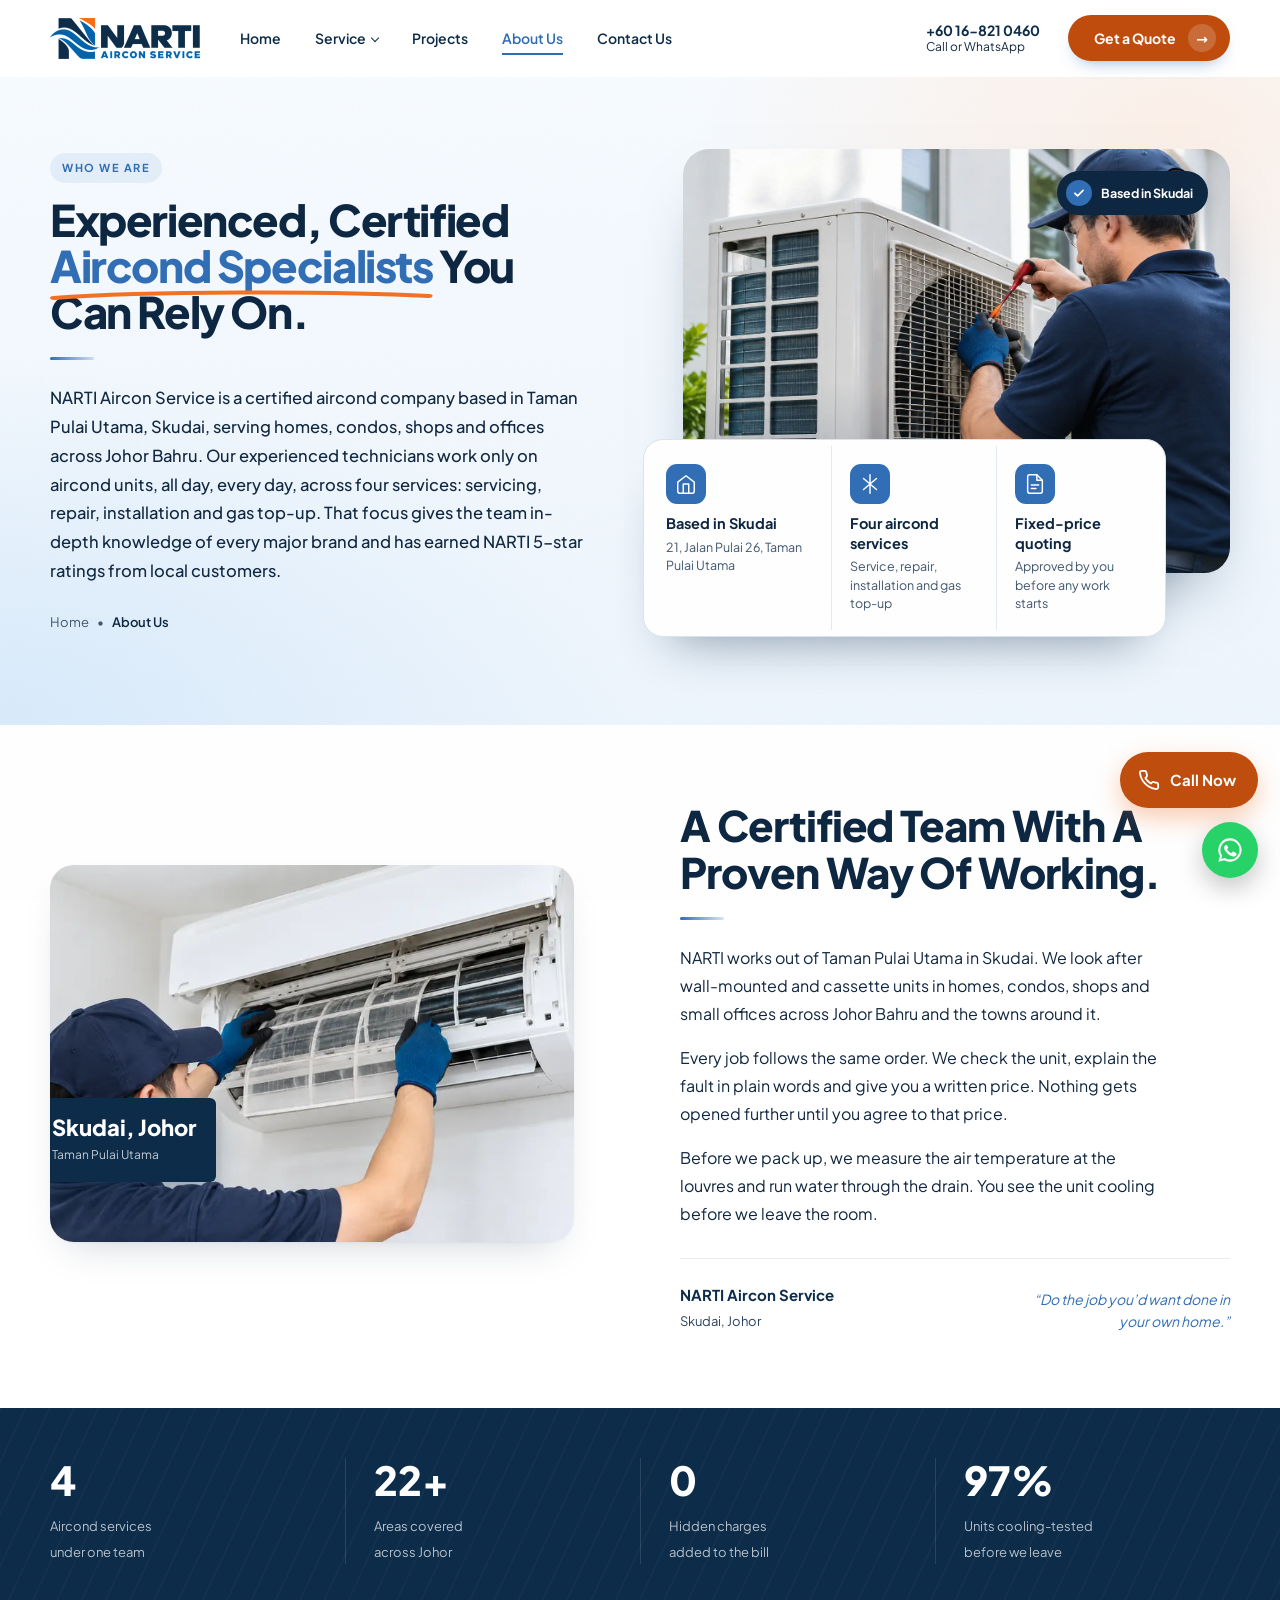
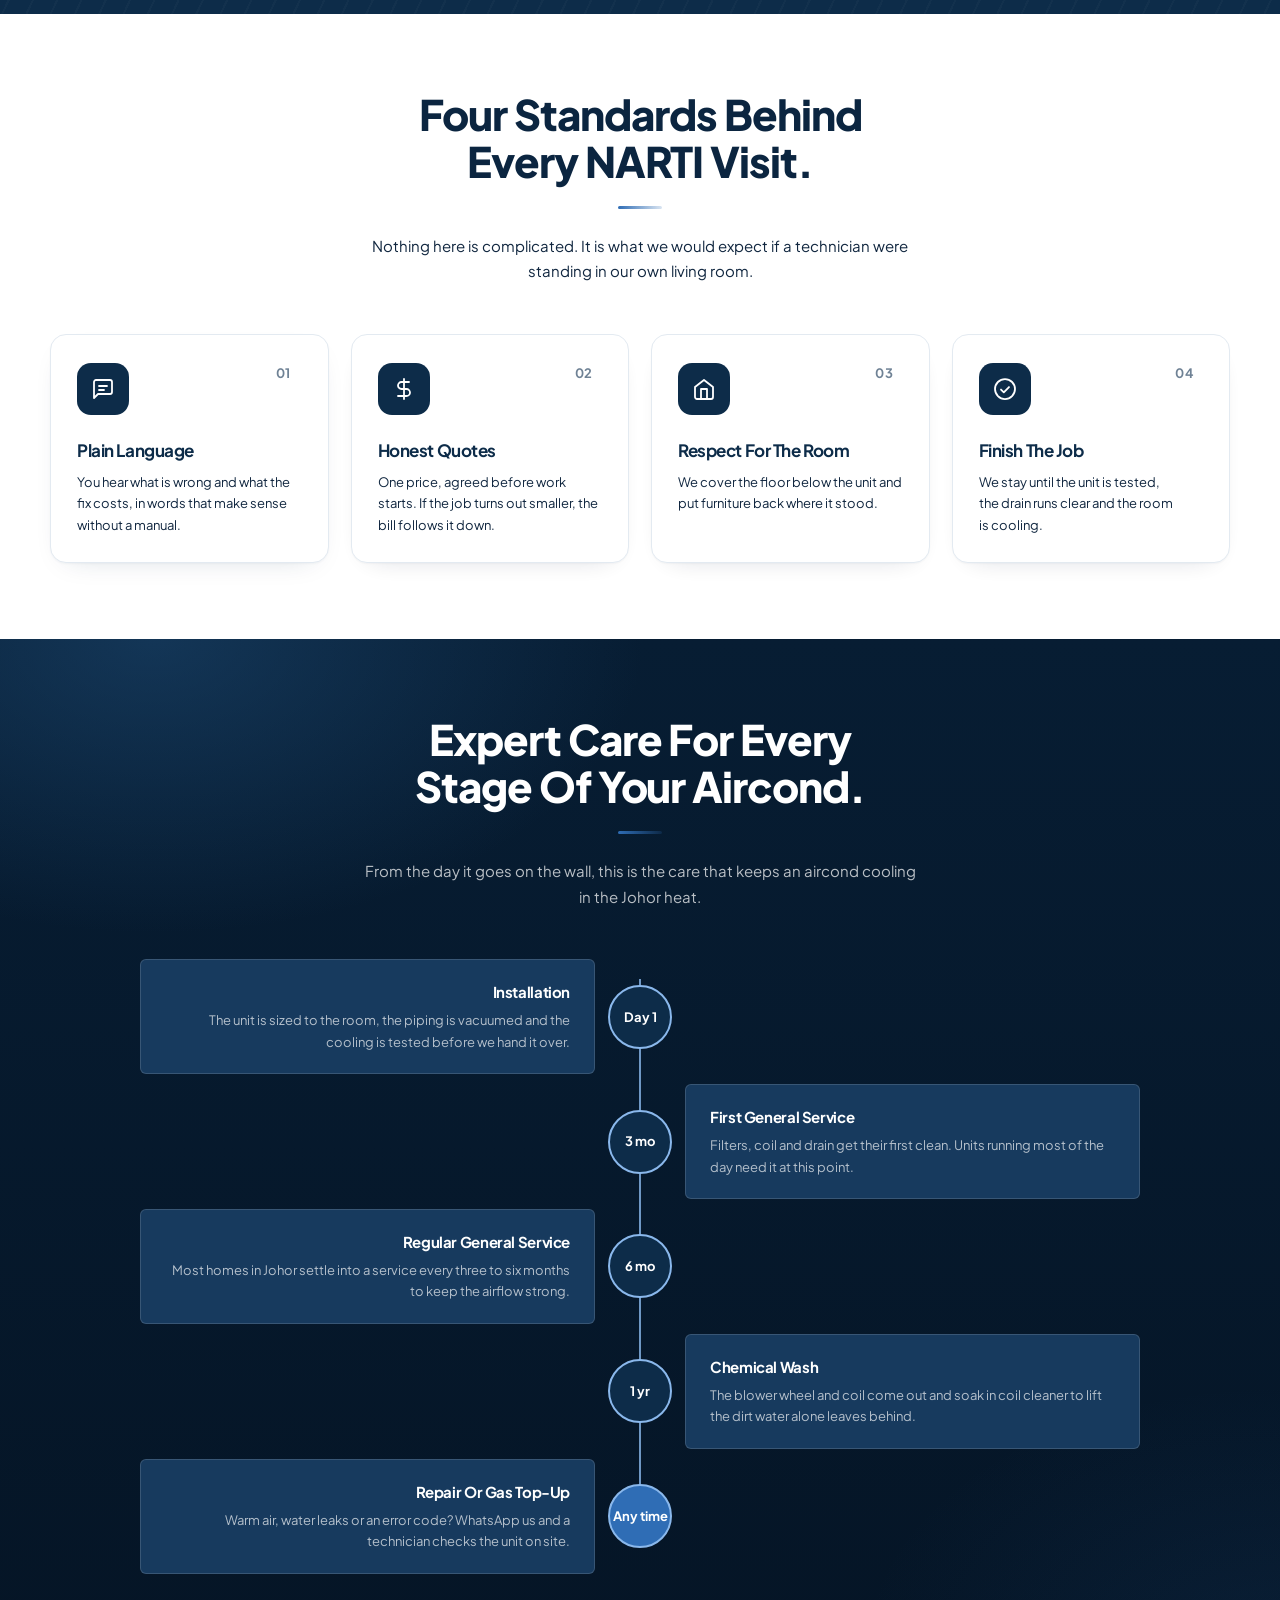
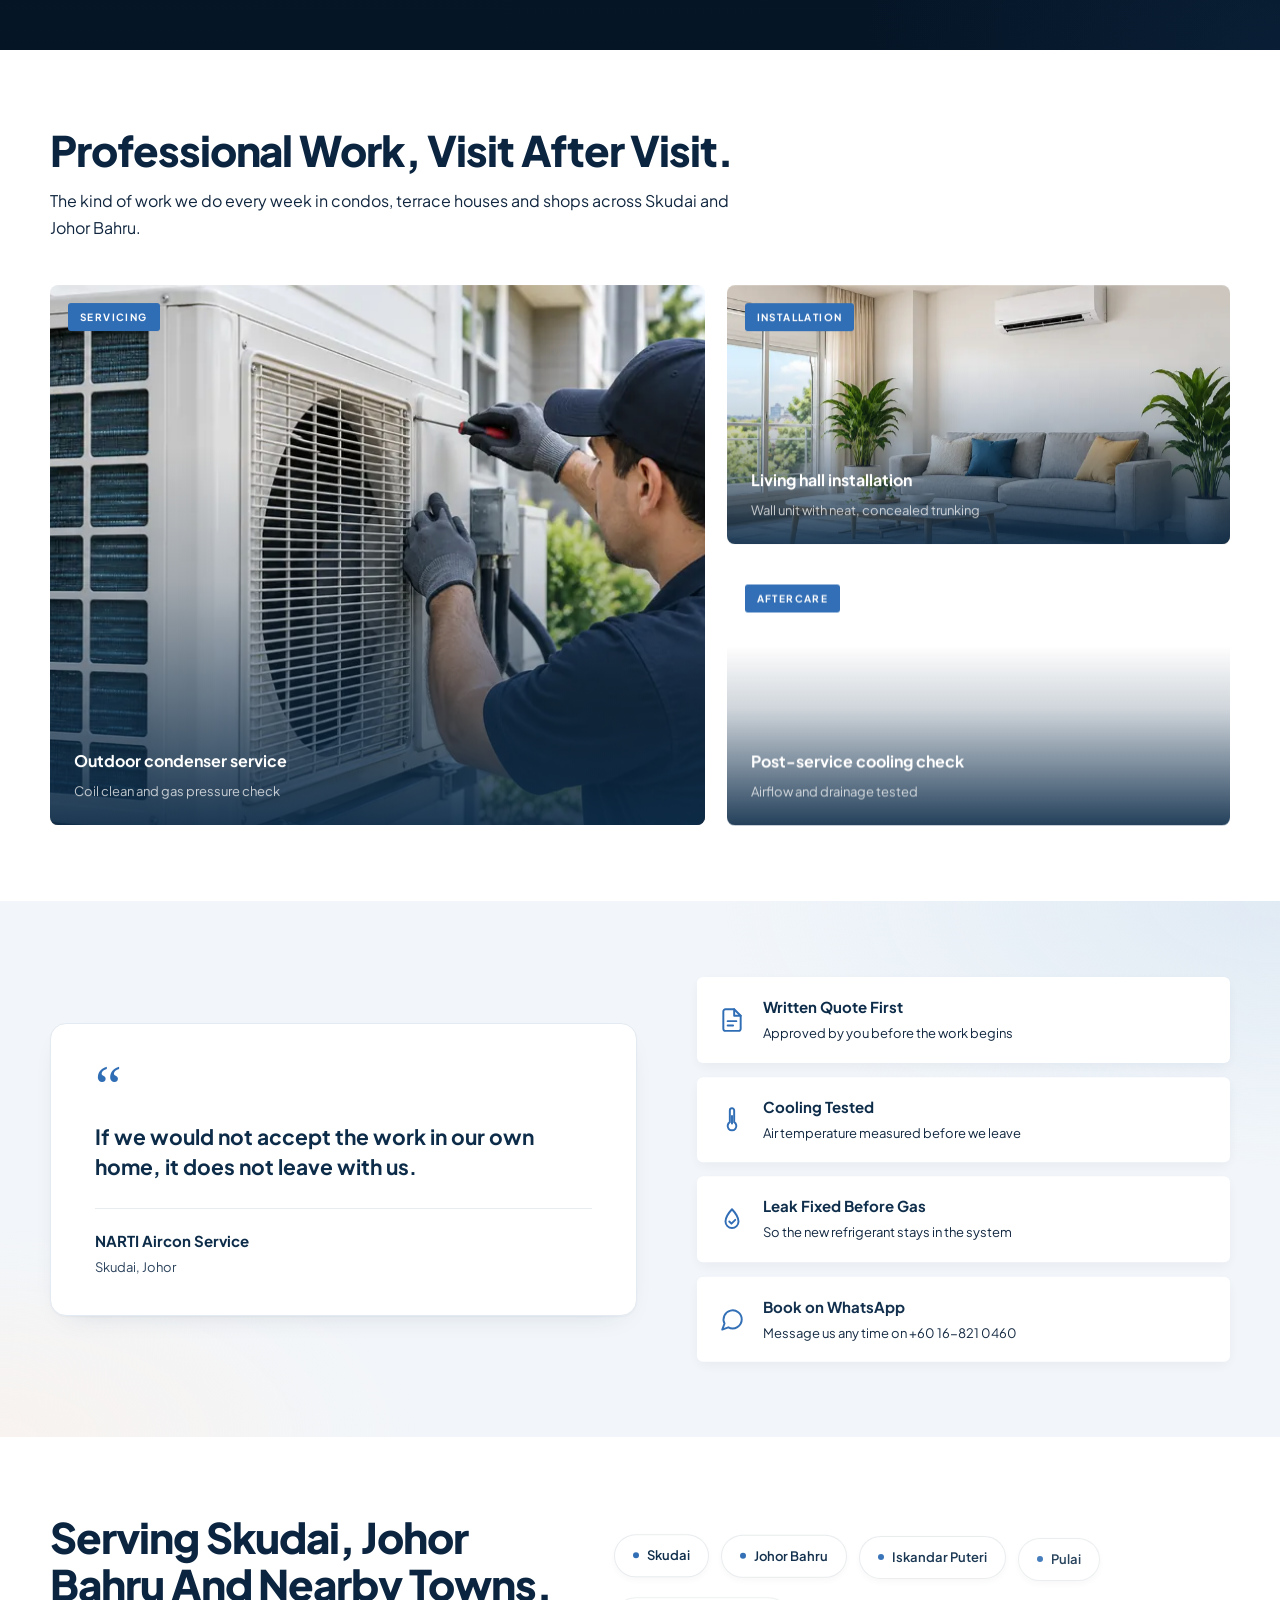
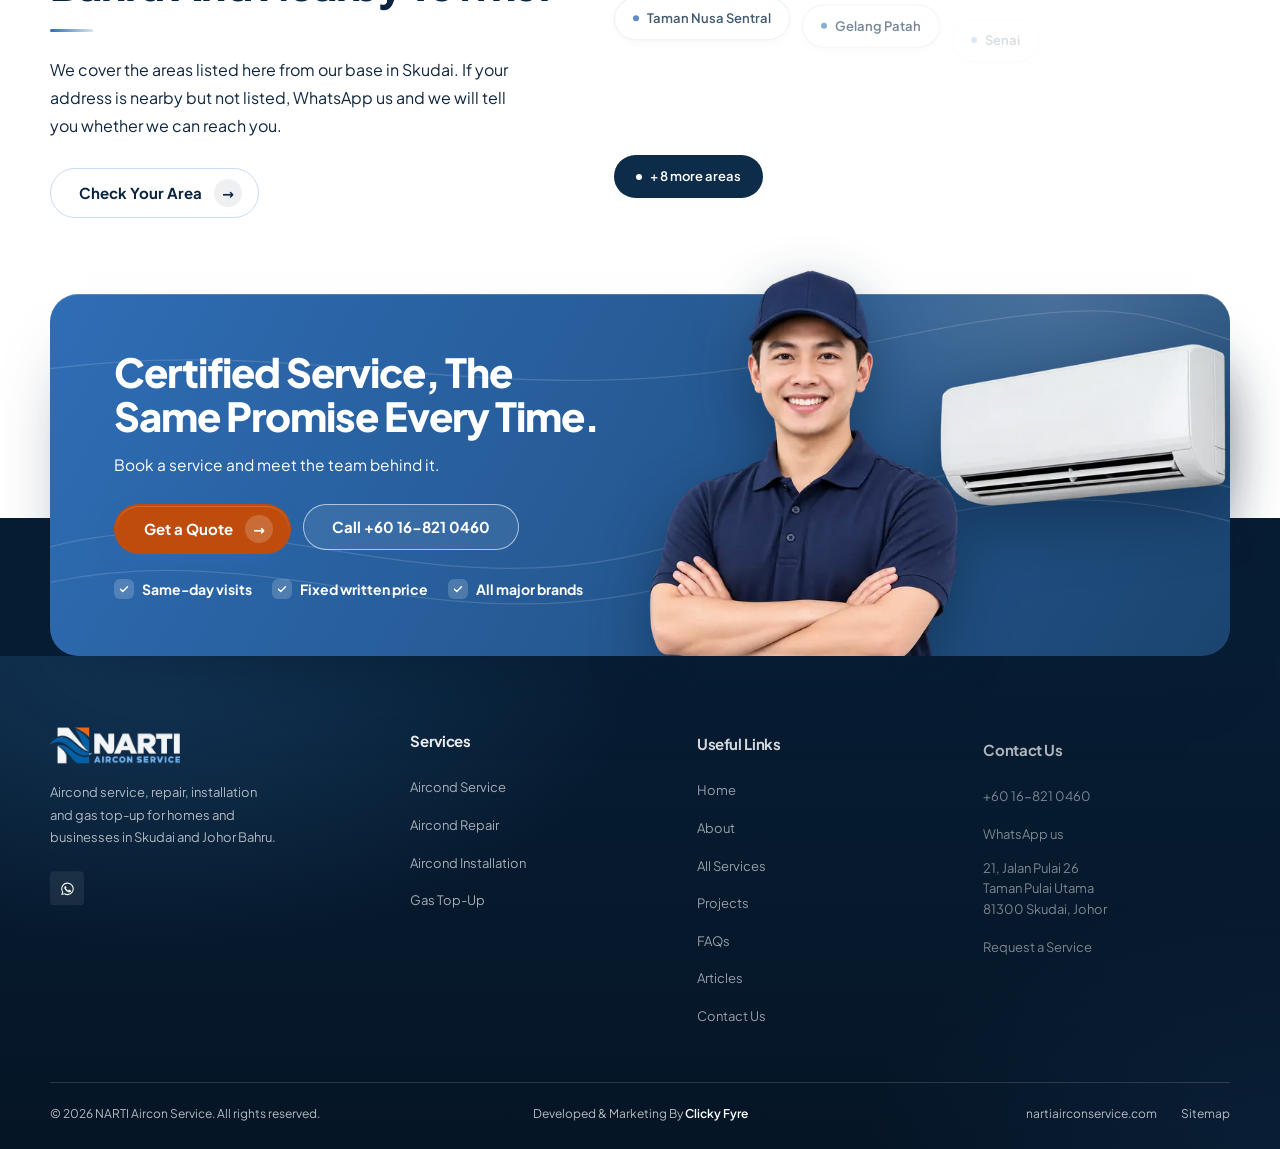
==== commit 4fea19ef: "Service pages: brand and near-me keywords with density targets - New Brands We Cover section on each" ====
--- a/about/index.html
+++ b/about/index.html
@@ -27,7 +27,7 @@
 
   <link rel="preload" href="/assets/fonts/plus-jakarta-sans-latin.woff2" as="font" type="font/woff2" crossorigin>
 
-  <link rel="stylesheet" href="/assets/css/style.min.css?v=b012eb23">
+  <link rel="stylesheet" href="/assets/css/style.min.css?v=d55e8b62">
 
   <script type="application/ld+json">
 {
--- a/assets/css/style.min.css
+++ b/assets/css/style.min.css
@@ -1 +1 @@
-@font-face{font-family: 'Plus Jakarta Sans';font-style: normal;font-weight: 400 800;font-display: swap;src: url(/assets/fonts/plus-jakarta-sans-latin-ext.woff2) format('woff2');unicode-range: U+0100-02BA,U+02BD-02C5,U+02C7-02CC,U+02CE-02D7,U+02DD-02FF,U+0304,U+0308,U+0329,U+1D00-1DBF,U+1E00-1E9F,U+1EF2-1EFF,U+2020,U+20A0-20AB,U+20AD-20C4,U+2113,U+2C60-2C7F,U+A720-A7FF}@font-face{font-family: 'Plus Jakarta Sans';font-style: normal;font-weight: 400 800;font-display: swap;src: url(/assets/fonts/plus-jakarta-sans-latin.woff2) format('woff2');unicode-range: U+0000-00FF,U+0131,U+0152-0153,U+02BB-02BC,U+02C6,U+02DA,U+02DC,U+0304,U+0308,U+0329,U+2000-206F,U+20AC,U+2122,U+2191,U+2193,U+2212,U+2215,U+FEFF,U+FFFD}:root{--navy: #0d2c49;--navy-2: #173a5e;--navy-line: rgba(255,255,255,0.14);--orange: #f37021;--orange-dark: #dc5f12;--orange-soft: #fdeee4;--blue: #2f6db5;--blue-soft: #eef5fc;--light: #f1f6fa;--ink: #0f2a47;--text: #5b6b7c;--muted: #8a99a8;--border: #e3e9ef;--white: #ffffff;--font: "Inter",system-ui,-apple-system,"Segoe UI",Roboto,Arial,sans-serif;--container: 1140px;--radius: 6px;--shadow: 0 10px 30px rgba(13,44,73,0.08);--header-h: 76px}*,*::before,*::after{box-sizing: border-box}html{scroll-behavior: smooth;scroll-padding-top: var(--header-h)}body{margin: 0;font-family: var(--font);font-size: 16px;line-height: 1.6;color: var(--text);background: var(--white);-webkit-font-smoothing: antialiased;overflow-x: hidden}img{display: block;max-width: 100%;height: auto}a{color: inherit;text-decoration: none}ul{list-style: none;margin: 0;padding: 0}h1,h2,h3,p{margin: 0}button,input,select{font: inherit}.sr-only{position: absolute;width: 1px;height: 1px;padding: 0;margin: -1px;overflow: hidden;clip: rect(0,0,0,0);white-space: nowrap;border: 0}.container{width: 100%;max-width: calc(var(--container) + 48px);margin: 0 auto;padding: 0 24px}.eyebrow{font-size: 12px;font-weight: 700;letter-spacing: 0.16em;text-transform: uppercase;color: var(--orange);margin-bottom: 14px}.section-title{font-size: clamp(30px,3.4vw,42px);line-height: 1.15;font-weight: 800;letter-spacing: -0.02em;color: var(--ink)}.divider{display: block;width: 48px;height: 3px;border-radius: 3px;background: var(--orange);margin: 22px 0 24px}.text{font-size: 16px;line-height: 1.75;color: var(--text);max-width: 480px}.btn{display: inline-flex;align-items: center;justify-content: center;gap: 10px;height: 50px;padding: 0 28px;border-radius: var(--radius);border: 2px solid transparent;font-size: 15px;font-weight: 600;cursor: pointer;white-space: nowrap;transition: background-color .2s,color .2s,border-color .2s,transform .2s,box-shadow .2s}.btn__arrow{transition: transform .2s}.btn:hover .btn__arrow{transform: translateX(4px)}.btn--primary{background: var(--orange);color: var(--white);box-shadow: 0 8px 20px rgba(47,109,181,.25)}.btn--primary:hover{background: var(--orange-dark)}.btn--outline{border-color: var(--orange);color: var(--orange);background: transparent}.btn--outline:hover{background: var(--orange);color: var(--white)}.btn--ghost{border-color: rgba(255,255,255,.45);color: var(--white);background: transparent;height: 46px}.btn--ghost:hover{background: var(--white);color: var(--navy);border-color: var(--white)}.btn--white{background: var(--white);color: var(--orange)}.btn--white:hover{background: var(--navy);color: var(--white)}.btn--sm{height: 46px;padding: 0 24px;font-size: 14px}.btn--block{width: 100%}.link-more{display: inline-flex;gap: 8px;font-size: 11px;font-weight: 700;letter-spacing: .14em;text-transform: uppercase;color: var(--orange)}.link-more span{transition: transform .2s}.link-more:hover span{transform: translateX(4px)}.section{padding: 110px 0}.section--navy{background: var(--navy)}.section--navy .section-title{color: var(--white)}.section--light{background: var(--light)}.section-head{display: flex;justify-content: space-between;align-items: flex-end;gap: 40px;margin-bottom: 48px}.section-head__text{max-width: 300px;font-size: 15px;line-height: 1.7;color: var(--text)}.section--navy .section-head__text{color: rgba(255,255,255,.72)}.header{position: sticky;top: 0;z-index: 100;background: var(--white);transition: box-shadow .25s}.header.is-scrolled{box-shadow: 0 4px 20px rgba(13,44,73,.08)}.header__inner{display: flex;align-items: center;height: var(--header-h);gap: 40px}.header__logo img{width: 150px;height: auto}.nav{flex: 1}.nav__list{display: flex;gap: 34px}.nav__link{position: relative;font-size: 14px;font-weight: 600;color: var(--ink);padding: 6px 0;transition: color .2s}.nav__link::after{content: "";position: absolute;left: 0;right: 0;bottom: -2px;height: 2px;background: var(--orange);transform: scaleX(0);transition: transform .25s}.nav__link:hover,.nav__link.is-active{color: var(--blue)}.nav__link.is-active::after,.nav__link:hover::after{transform: scaleX(1)}.nav__cta{display: none}.header__right{display: flex;align-items: center;gap: 28px}.header__phone{display: flex;flex-direction: column;line-height: 1.3}.header__phone strong{font-size: 14px;font-weight: 700;color: var(--ink)}.header__phone span{font-size: 12px;color: var(--muted)}.nav-toggle{display: none;width: 44px;height: 44px;margin-left: auto;border: 0;background: transparent;cursor: pointer;padding: 10px}.nav-toggle span{display: block;height: 2px;background: var(--ink);border-radius: 2px;margin: 5px 0;transition: transform .25s,opacity .25s}.nav-toggle[aria-expanded="true"] span:nth-child(1){transform: translateY(7px) rotate(45deg)}.nav-toggle[aria-expanded="true"] span:nth-child(2){opacity: 0}.nav-toggle[aria-expanded="true"] span:nth-child(3){transform: translateY(-7px) rotate(-45deg)}.hero{position: relative;min-height: 560px;background: linear-gradient(135deg,#f9fbfe 0%,#eef4fa 100%);overflow: hidden}.hero__inner{position: relative;z-index: 2;display: flex;align-items: center;min-height: 560px}.hero__content{max-width: 50%;padding: 70px 40px 70px 0}.hero__title{font-size: clamp(36px,3.7vw,52px);line-height: 1.1;font-weight: 800;letter-spacing: -0.025em;color: var(--ink)}.hero__text{font-size: 16px;line-height: 1.8;color: var(--text);max-width: 400px}.hero__actions{display: flex;flex-wrap: wrap;gap: 14px;margin-top: 34px}.hero__visual{position: absolute;top: 0;right: 0;bottom: 0;width: 50%;background: var(--navy);clip-path: polygon(10% 0,100% 0,100% 100%,0 100%,0 26%);overflow: hidden}.hero__stripe{position: absolute;inset: 0;background: var(--orange);clip-path: polygon(0 26%,10% 0,20% 0,88% 100%,60% 100%,0 46%)}.hero__img{position: absolute;bottom: 0;left: 0;width: 108%;max-width: none;height: 100%;object-fit: cover;object-position: left bottom}.stats{background: var(--navy)}.stats__grid{display: grid;grid-template-columns: repeat(4,1fr);padding-top: 26px;padding-bottom: 26px}.stat{display: flex;align-items: center;gap: 14px}.stat__num{font-size: 30px;font-weight: 800;color: var(--orange);letter-spacing: -.02em;line-height: 1}.stat__label{font-size: 12px;line-height: 1.45;color: rgba(255,255,255,.75)}.about__grid{display: grid;grid-template-columns: 1fr 1fr;gap: 60px;align-items: center}.checklist{margin: 26px 0 34px;display: grid;gap: 14px}.checklist li{position: relative;padding-left: 34px;font-size: 15px;font-weight: 500;color: var(--ink)}.checklist li::before{content: "";position: absolute;left: 0;top: 50%;width: 20px;height: 20px;margin-top: -10px;border-radius: 50%;background: var(--orange) url("data:image/svg+xml,%3Csvg xmlns='http://www.w3.org/2000/svg' viewBox='0 0 24 24' fill='none' stroke='white' stroke-width='3.5' stroke-linecap='round' stroke-linejoin='round'%3E%3Cpath d='M5 12.5l4.5 4.5L19 7.5'/%3E%3C/svg%3E") center / 11px no-repeat}.about__collage{position: relative;width: 100%;max-width: 440px;aspect-ratio: 440 / 320;margin-left: auto;margin-right: 30px}.about__img{position: absolute;object-fit: cover;border: 3px solid var(--white);box-shadow: var(--shadow)}.about__img--main{left: 13%;top: 0;width: 55%;height: 67%;z-index: 2}.about__img--tr{left: 69%;top: 13%;width: 31%;height: 42%;z-index: 1;object-position: 70% center}.about__img--bl{left: 0;top: 58%;width: 41%;height: 42%;z-index: 3}.about__img--br{left: 52%;top: 55%;width: 48%;height: 45%;z-index: 3}.about__deco{position: absolute;background: var(--blue-soft);z-index: 0}.about__deco--1{left: 0;top: 32%;width: 16%;height: 24%;background: #dcebfa}.about__deco--2{left: 67%;top: 0;width: 29%;height: 16%;background: #dcebfa}.about__deco--3{left: 40%;top: 68%;width: 14%;height: 24%;background: #dcebfa}.services__grid{display: grid;grid-template-columns: 0.8fr 1fr;gap: 50px;align-items: start}.services__intro .btn{margin-bottom: 28px}.services__img{border-radius: var(--radius);overflow: hidden;border-bottom: 3px solid var(--orange)}.services__img img{width: 100%;aspect-ratio: 420 / 175;object-fit: cover;object-position: center 35%}.services__cards{display: grid;grid-template-columns: repeat(3,1fr);border: 1px solid var(--navy-line);border-radius: var(--radius);overflow: hidden}.service-card{padding: 30px 24px 28px;border-right: 1px solid var(--navy-line);border-bottom: 1px solid var(--navy-line);transition: background-color .25s}.service-card:nth-child(3n){border-right: 0}.service-card:nth-last-child(-n+3){border-bottom: 0}.service-card:hover{background: rgba(255,255,255,.04)}.service-card__icon{width: 30px;height: 30px;fill: none;stroke: var(--orange);stroke-width: 1.6;stroke-linecap: round;stroke-linejoin: round;margin-bottom: 22px}.service-card__title{font-size: 15px;font-weight: 700;color: var(--white);margin-bottom: 8px}.service-card__text{font-size: 13px;line-height: 1.65;color: rgba(255,255,255,.62);margin-bottom: 18px;min-height: 43px}.request__grid{display: grid;grid-template-columns: 380px 1fr;gap: 50px;align-items: center}.request-form{background: var(--orange);border-radius: 8px;padding: 34px 28px 30px;display: grid;gap: 12px;box-shadow: 0 20px 40px rgba(47,109,181,.2)}.request-form__title{font-size: 20px;font-weight: 700;color: var(--white);margin-bottom: 8px}.field{width: 100%;height: 42px;padding: 0 14px;border-radius: 4px;border: 1px solid rgba(255,255,255,.28);background: rgba(255,255,255,.16);color: var(--white);font-size: 13px;outline: none;transition: border-color .2s,background-color .2s;-webkit-appearance: none;appearance: none}.field::placeholder{color: rgba(255,255,255,.78)}.field:focus{border-color: var(--white);background: rgba(255,255,255,.24)}.field.is-invalid{border-color: var(--navy)}.field-select{position: relative}.field-select::after{content: "";position: absolute;right: 16px;top: 50%;width: 7px;height: 7px;margin-top: -6px;border-right: 2px solid var(--white);border-bottom: 2px solid var(--white);transform: rotate(45deg);pointer-events: none}select.field{cursor: pointer}select.field:invalid{color: rgba(255,255,255,.78)}select.field option{color: var(--ink)}input[type="date"].field::-webkit-calendar-picker-indicator{filter: invert(1);cursor: pointer}.request-form .btn{margin-top: 12px;height: 48px}.request-form__msg{font-size: 13px;color: var(--white);min-height: 0}.request-form__msg:empty{display: none}.request__content .text{margin-bottom: 30px}.steps__grid{display: grid;grid-template-columns: repeat(4,1fr);gap: 22px}.step__media{position: relative;border-radius: 4px;overflow: hidden;margin-bottom: 20px}.step__media img{width: 100%;aspect-ratio: 240 / 150;object-fit: cover;transition: transform .5s}.step:hover .step__media img{transform: scale(1.05)}.step__num{position: absolute;top: 0;right: 0;min-width: 42px;height: 38px;display: grid;place-items: center;background: var(--orange);color: var(--white);font-size: 13px;font-weight: 700;border-radius: 0 4px 0 6px}.step__title{font-size: 16px;font-weight: 700;color: var(--ink);margin-bottom: 6px}.step__text{font-size: 13px;line-height: 1.65;color: var(--text)}.work__grid{display: grid;grid-template-columns: repeat(3,1fr);gap: 24px}.work-card{background: var(--white);border-radius: 4px;overflow: hidden;transition: transform .3s,box-shadow .3s}.work-card:hover{transform: translateY(-6px);box-shadow: 0 20px 40px rgba(0,0,0,.25)}.work-card img{width: 100%;aspect-ratio: 320 / 180;object-fit: cover}.work-card__body{padding: 20px 22px 22px;border-left: 3px solid var(--orange)}.work-card__title{font-size: 15px;font-weight: 700;color: var(--ink);margin-bottom: 4px}.work-card__text{font-size: 13px;color: var(--text)}.why__grid{display: grid;grid-template-columns: 1fr 1fr;gap: 50px;align-items: end}.why__content .text{margin-bottom: 28px}.why__img{border-radius: 4px;overflow: hidden}.why__img img{width: 100%;aspect-ratio: 460 / 185;object-fit: cover;object-position: center 40%}.why__cards{display: grid;grid-template-columns: 1fr 1fr;gap: 18px}.why-card{position: relative;background: var(--blue-soft);border-top: 3px solid var(--blue);border-radius: 4px;padding: 26px 22px 24px;transition: transform .3s,box-shadow .3s}.why-card:hover{transform: translateY(-4px);box-shadow: var(--shadow)}.why-card__num{position: absolute;top: 18px;right: 20px;font-size: 22px;font-weight: 800;color: #d6e4f3}.why-card__icon{width: 24px;height: 24px;fill: none;stroke: var(--blue);stroke-width: 1.7;stroke-linecap: round;stroke-linejoin: round;margin-bottom: 18px}.why-card__title{font-size: 15px;font-weight: 700;color: var(--ink);margin-bottom: 6px}.why-card__text{font-size: 13px;line-height: 1.65;color: var(--text)}.faq__grid{display: grid;grid-template-columns: 0.72fr 1fr;gap: 54px;align-items: end}.faq__img{border-radius: 4px;overflow: hidden}.faq__img img{width: 100%;aspect-ratio: 380 / 230;object-fit: cover}.faq__content .section-title{margin-bottom: 30px}.accordion{display: grid;gap: 12px}.accordion__item{background: var(--navy-2);border: 1px solid var(--navy-line);border-radius: 4px;transition: border-color .25s}.accordion__item.is-open{border-color: rgba(47,109,181,.55)}.accordion__btn{width: 100%;display: flex;align-items: center;justify-content: space-between;gap: 16px;padding: 18px 20px;background: none;border: 0;color: var(--white);font-size: 14px;font-weight: 600;text-align: left;cursor: pointer}.accordion__icon{position: relative;flex: 0 0 12px;width: 12px;height: 12px}.accordion__icon::before,.accordion__icon::after{content: "";position: absolute;left: 0;top: 50%;width: 12px;height: 2px;margin-top: -1px;background: rgba(255,255,255,.6);transition: transform .25s}.accordion__icon::after{transform: rotate(90deg)}.accordion__item.is-open .accordion__icon::after{transform: rotate(0)}.accordion__panel{display: grid;grid-template-rows: 0fr;transition: grid-template-rows .3s ease}.accordion__item.is-open .accordion__panel{grid-template-rows: 1fr}.accordion__panel>p{overflow: hidden;padding: 0 20px;font-size: 13px;line-height: 1.75;color: rgba(255,255,255,.68)}.accordion__item.is-open .accordion__panel>p{padding-bottom: 20px}.blog__grid{display: grid;grid-template-columns: repeat(3,1fr);gap: 24px}.post-card{background: var(--white);border: 1px solid var(--border);border-radius: 4px;overflow: hidden;transition: transform .3s,box-shadow .3s}.post-card:hover{transform: translateY(-6px);box-shadow: var(--shadow)}.post-card__media{display: block;overflow: hidden}.post-card__media img{width: 100%;aspect-ratio: 320 / 125;object-fit: cover;transition: transform .5s}.post-card:hover .post-card__media img{transform: scale(1.05)}.post-card__body{padding: 20px 22px 24px}.post-card__cat{display: block;font-size: 10px;font-weight: 700;letter-spacing: .14em;text-transform: uppercase;color: var(--blue);margin-bottom: 8px}.post-card__title{font-size: 15px;font-weight: 700;color: var(--ink);margin-bottom: 8px;line-height: 1.4}.post-card__title a:hover{color: var(--orange)}.post-card__text{font-size: 13px;line-height: 1.65;color: var(--text)}.cta{display: grid;grid-template-columns: 1fr 1fr;min-height: 340px}.cta__left{background: var(--orange);display: flex;align-items: center;justify-content: flex-end}.cta__content{width: 100%;max-width: calc(var(--container) / 2 + 24px);padding: 60px 40px 60px 24px}.cta__title{font-size: clamp(28px,3vw,36px);line-height: 1.15;font-weight: 800;letter-spacing: -.02em;color: var(--white);margin-bottom: 14px}.cta__text{font-size: 14px;line-height: 1.7;color: rgba(255,255,255,.88);margin-bottom: 26px}.cta__right{position: relative;background: linear-gradient(90deg,#f37021 0%,#f58a2f 100%);overflow: hidden}.cta__wave{position: absolute;left: 0;top: 0;width: 100%;height: calc(100% + 2px)}.cta__img{position: absolute;left: 0;bottom: 0;width: 100%;height: 100%;max-width: none;object-fit: cover;object-position: left top}.footer{background: var(--navy);color: rgba(255,255,255,.7);padding-top: 70px}.footer__grid{display: grid;grid-template-columns: 1.3fr 1fr 1fr 1fr;gap: 40px;padding-bottom: 60px}.footer__brand img{width: 130px;margin-bottom: 18px}.footer__brand p{font-size: 13px;line-height: 1.75;margin-bottom: 22px}.socials{display: flex;gap: 10px}.socials a{width: 34px;height: 34px;display: grid;place-items: center;border-radius: 4px;background: rgba(255,255,255,.08);transition: background-color .2s}.socials a:hover{background: var(--orange)}.socials svg{width: 15px;height: 15px;fill: var(--white)}.footer__col h3{font-size: 15px;font-weight: 700;color: var(--white);margin-bottom: 20px}.footer__col ul{display: grid;gap: 12px}.footer__col a{font-size: 13px;transition: color .2s}.footer__col a:hover{color: var(--orange)}.footer__bottom{display: flex;justify-content: space-between;align-items: center;gap: 20px;padding-top: 22px;padding-bottom: 26px;font-size: 12px;position: relative}.footer__bottom::before{content: "";position: absolute;top: 0;left: 24px;right: 24px;height: 1px;background: var(--navy-line)}.footer__bottom ul{display: flex;gap: 24px}.footer__bottom a:hover{color: var(--orange)}.reveal{opacity: 0;transform: translateY(24px);transition: opacity .7s ease,transform .7s ease}.reveal.is-visible{opacity: 1;transform: none}@media (prefers-reduced-motion: reduce){html{scroll-behavior: auto}.reveal{opacity: 1;transform: none;transition: none}*{transition-duration: 0s !important}}@media (max-width: 1140px){.header__phone{display: none}.nav__list{gap: 26px}}@media (max-width: 991px){:root{--header-h: 68px}.section{padding: 80px 0}.nav-toggle{display: block}.header__right{display: none}.nav{position: fixed;top: var(--header-h);left: 0;right: 0;background: var(--white);padding: 12px 24px 28px;box-shadow: 0 20px 30px rgba(13,44,73,.12);transform: translateY(-12px);opacity: 0;visibility: hidden;transition: opacity .25s,transform .25s,visibility .25s}.nav.is-open{opacity: 1;visibility: visible;transform: none}.nav__list{flex-direction: column;gap: 0}.nav__link{display: block;padding: 14px 0;border-bottom: 1px solid var(--border)}.nav__link::after{display: none}.nav__cta{display: inline-flex;width: 100%;margin-top: 20px}.hero,.hero__inner{min-height: 0}.hero__content{max-width: 560px;padding: 60px 0 40px}.hero__visual{position: relative;width: 100%;height: 380px;clip-path: polygon(0 12%,100% 0,100% 100%,0 100%)}.hero__img{width: 100%;object-position: center bottom}.stats__grid{grid-template-columns: repeat(2,1fr);gap: 22px;padding-top: 30px;padding-bottom: 30px}.about__grid,.services__grid,.request__grid,.why__grid,.faq__grid{grid-template-columns: 1fr}.about__collage{margin: 10px auto 0}.services__cards{grid-template-columns: repeat(2,1fr)}.service-card:nth-child(3n){border-right: 1px solid var(--navy-line)}.service-card:nth-child(2n){border-right: 0}.service-card:nth-last-child(-n+3){border-bottom: 1px solid var(--navy-line)}.service-card:nth-last-child(-n+2){border-bottom: 0}.request__grid{max-width: 560px}.request-form{order: 2}.faq__img{order: 2}.steps__grid{grid-template-columns: repeat(2,1fr);row-gap: 36px}.work__grid,.blog__grid{grid-template-columns: repeat(2,1fr)}.cta{grid-template-columns: 1fr}.cta__left{justify-content: flex-start}.cta__right{height: 320px}.cta__img{object-position: center top}.footer__grid{grid-template-columns: 1fr 1fr}}@media (max-width: 640px){.section{padding: 64px 0}.container{padding-left: 16px;padding-right: 16px}.footer__bottom::before{left: 16px;right: 16px}.section-head{flex-direction: column;align-items: flex-start;gap: 16px;margin-bottom: 32px}.hero__actions .btn{flex: 1 1 auto}.hero__visual{height: 280px}.stat__num{font-size: 24px}.services__cards{grid-template-columns: 1fr}.service-card{border-right: 0 !important;border-bottom: 1px solid var(--navy-line) !important}.service-card:last-child{border-bottom: 0 !important}.steps__grid,.work__grid,.blog__grid,.why__cards{grid-template-columns: 1fr}.request-form{padding: 28px 20px}.cta__content{padding: 56px 16px}.cta__right{height: 240px}.footer__grid{grid-template-columns: 1fr;gap: 32px}.footer__bottom{flex-direction: column;text-align: center}}.nav__item--dropdown{position: relative}.nav__caret{display: inline-block;width: 6px;height: 6px;margin-left: 4px;border-right: 1.5px solid currentColor;border-bottom: 1.5px solid currentColor;transform: translateY(-3px) rotate(45deg)}.dropdown{position: absolute;top: calc(100% + 14px);left: -18px;min-width: 230px;padding: 10px 0;background: var(--white);border-top: 3px solid var(--orange);border-radius: 0 0 var(--radius) var(--radius);box-shadow: 0 18px 40px rgba(13,44,73,.14);opacity: 0;visibility: hidden;transform: translateY(8px);transition: opacity .2s,transform .2s,visibility .2s;z-index: 10}.dropdown::before{content: "";position: absolute;left: 0;right: 0;top: -17px;height: 14px}.nav__item--dropdown:hover .dropdown,.nav__item--dropdown:focus-within .dropdown{opacity: 1;visibility: visible;transform: none}.dropdown a{display: block;padding: 10px 20px;font-size: 14px;font-weight: 500;color: var(--ink);transition: color .2s,background-color .2s}.dropdown a:hover,.dropdown a.is-current{color: var(--orange);background: var(--orange-soft)}.services__cards--4{grid-template-columns: repeat(2,1fr)}.services__cards--4 .service-card{padding: 36px 30px 32px}.services__cards--4 .service-card:nth-child(3n){border-right: 1px solid var(--navy-line)}.services__cards--4 .service-card:nth-child(2n){border-right: 0}.services__cards--4 .service-card:nth-last-child(-n+3){border-bottom: 1px solid var(--navy-line)}.services__cards--4 .service-card:nth-last-child(-n+2){border-bottom: 0}.services__cards--4 .service-card__title{font-size: 17px}.services__cards--4 .service-card__text{font-size: 14px;min-height: 0}a.service-card{display: block}a.service-card:hover .link-more span{transform: translateX(4px)}.page-hero{background: var(--navy);padding: 70px 0 80px;overflow: hidden}.page-hero__grid{display: grid;grid-template-columns: 1.05fr 1fr;gap: 60px;align-items: center}.breadcrumb{display: flex;flex-wrap: wrap;gap: 8px;font-size: 13px;color: rgba(255,255,255,.6);margin-bottom: 26px}.breadcrumb a:hover{color: var(--orange)}.breadcrumb [aria-current]{color: var(--white)}.page-hero__title{font-size: clamp(32px,3.6vw,46px);line-height: 1.12;font-weight: 800;letter-spacing: -0.02em;color: var(--white)}.page-hero__text{font-size: 16px;line-height: 1.75;color: rgba(255,255,255,.78);max-width: 520px}.page-hero__text + .page-hero__text{margin-top: 14px}.page-hero__media{position: relative;border-radius: var(--radius);overflow: hidden;border-bottom: 4px solid var(--orange);box-shadow: 0 30px 60px rgba(0,0,0,.3)}.page-hero__media img{width: 100%;aspect-ratio: 3 / 2;object-fit: cover}.page-hero__media--cutout{background: linear-gradient(135deg,var(--orange) 0 45%,var(--navy-2) 45%)}.page-hero__media--cutout img{object-fit: contain;object-position: center bottom}.symptoms__grid{display: grid;grid-template-columns: repeat(3,1fr);gap: 16px}.symptom{display: flex;align-items: flex-start;gap: 14px;background: var(--white);border: 1px solid var(--border);border-left: 3px solid var(--orange);border-radius: 4px;padding: 20px 20px;font-size: 15px;font-weight: 500;line-height: 1.5;color: var(--ink)}.symptom svg{flex: 0 0 22px;width: 22px;height: 22px;padding: 4px;border-radius: 50%;background: var(--orange);fill: none;stroke: var(--white);stroke-width: 3.5;stroke-linecap: round;stroke-linejoin: round}.included__grid{display: grid;grid-template-columns: 0.9fr 1.1fr;gap: 60px;align-items: center}.included__media{border-radius: var(--radius);overflow: hidden;box-shadow: var(--shadow)}.included__media img{width: 100%;aspect-ratio: 4 / 5;object-fit: cover}.included__content .text{margin-bottom: 28px}.packages{display: grid;gap: 18px}.packages--2{grid-template-columns: 1fr 1fr}.package{background: var(--blue-soft);border-top: 3px solid var(--blue);border-radius: 4px;padding: 24px 22px}.package__title{font-size: 16px;font-weight: 700;color: var(--ink);margin-bottom: 16px}.checklist--tight{margin: 0;gap: 12px}.checklist--tight li{font-size: 14px;line-height: 1.5;padding-left: 30px}.checklist--tight li::before{top: 1px;margin-top: 0;width: 18px;height: 18px;background-size: 10px}.service-links{display: grid;grid-template-columns: repeat(3,1fr);gap: 22px}.service-link{display: block;background: var(--white);border: 1px solid var(--border);border-radius: 4px;padding: 30px 26px;transition: transform .3s,box-shadow .3s,border-color .3s}.service-link:hover{transform: translateY(-6px);box-shadow: var(--shadow);border-color: transparent}.service-link:hover .link-more span{transform: translateX(4px)}.service-link__icon{width: 30px;height: 30px;fill: none;stroke: var(--orange);stroke-width: 1.6;stroke-linecap: round;stroke-linejoin: round;margin-bottom: 18px}.service-link__title{font-size: 17px;font-weight: 700;color: var(--ink);margin-bottom: 8px}.service-link__text{font-size: 14px;line-height: 1.65;color: var(--text);margin-bottom: 16px}.footer__contact a{line-height: 1.6;display: inline-block}.accordion__panel a{color: var(--orange);text-decoration: underline}.wa-float{position: fixed;right: 22px;bottom: 22px;z-index: 90;width: 56px;height: 56px;display: grid;place-items: center;border-radius: 50%;background: #25d366;box-shadow: 0 10px 25px rgba(0,0,0,.22);transition: transform .2s}.wa-float:hover{transform: scale(1.08)}.wa-float svg{width: 28px;height: 28px;fill: var(--white)}@media (max-width: 991px){.nav__caret{display: none}.dropdown{position: static;opacity: 1;visibility: visible;transform: none;box-shadow: none;border: 0;padding: 0 0 6px 14px;min-width: 0;background: transparent}.dropdown::before{display: none}.dropdown a{padding: 10px 0;font-size: 14px;color: var(--text);background: none}.page-hero{padding: 50px 0 60px}.page-hero__grid,.included__grid{grid-template-columns: 1fr;gap: 40px}.included__media img{aspect-ratio: 16 / 10}.symptoms__grid{grid-template-columns: repeat(2,1fr)}.service-links{grid-template-columns: repeat(2,1fr)}}@media (max-width: 640px){.services__cards--4{grid-template-columns: 1fr}.symptoms__grid,.service-links,.packages--2{grid-template-columns: 1fr}.page-hero .hero__actions .btn{flex: 1 1 100%}.wa-float{right: 16px;bottom: 16px;width: 52px;height: 52px}}.ratings{display: flex;flex-wrap: wrap;gap: 12px;margin-top: 28px}.rating{display: inline-flex;align-items: center;gap: 12px;min-width: 0;padding: 10px 16px 10px 12px;background: var(--white);border: 1px solid var(--border);border-radius: 8px;box-shadow: 0 6px 18px rgba(13,44,73,.07);transition: transform .2s,box-shadow .2s}.rating:hover{transform: translateY(-2px);box-shadow: 0 10px 24px rgba(13,44,73,.12)}.rating__logo{flex: 0 0 28px;width: 28px;height: 28px}.rating__body{display: grid;line-height: 1.25}.rating__name{font-size: 13px;font-weight: 700;color: var(--ink)}.rating__stars{position: relative;display: inline-block;width: max-content;font-size: 14px;letter-spacing: 1px;color: #d5dde6;line-height: 1.2}.rating__stars-fill{position: absolute;inset: 0 auto 0 0;width: calc(var(--rating,0) / 5 * 100%);overflow: hidden;white-space: nowrap;color: #fbbc04}.rating[data-review="trustpilot"] .rating__stars-fill{color: #00b67a}.rating:not(.has-rating) .rating__stars{display: none}.rating__meta{font-size: 12px;color: var(--text)}.rating__meta strong{color: var(--ink)}.ratings--dark .rating{background: rgba(255,255,255,.06);border-color: rgba(255,255,255,.16);box-shadow: none}.ratings--dark .rating__name,.ratings--dark .rating__meta strong{color: var(--white)}.ratings--dark .rating__meta{color: rgba(255,255,255,.7)}.ratings--dark .rating__stars{color: rgba(255,255,255,.22)}.trust{background: var(--white);border-bottom: 1px solid var(--border)}.trust__grid{display: grid;grid-template-columns: repeat(4,1fr);gap: 24px;padding-top: 34px;padding-bottom: 34px}.trust-badge{display: flex;align-items: center;gap: 14px}.trust-badge__seal{flex: 0 0 54px;width: 54px;height: 54px;display: grid;place-items: center;border-radius: 50%;background: var(--navy);box-shadow: 0 0 0 3px var(--white),0 0 0 5px var(--orange)}.trust-badge__seal svg{width: 24px;height: 24px;fill: none;stroke: var(--white);stroke-width: 1.8;stroke-linecap: round;stroke-linejoin: round}.trust-badge__body{display: grid;gap: 2px;line-height: 1.4}.trust-badge__body strong{font-size: 14px;font-weight: 700;color: var(--ink)}.trust-badge__body span{font-size: 12.5px;color: var(--text)}@media (max-width: 991px){.trust__grid{grid-template-columns: repeat(2,1fr);gap: 26px 24px}}@media (max-width: 480px){.trust__grid{grid-template-columns: 1fr;gap: 20px;padding-top: 28px;padding-bottom: 28px}.ratings{gap: 10px}.rating{flex: 1 1 100%}}@media (max-width: 640px){.footer__col ul{gap: 0}.footer__col a{display: inline-block;padding: 10px 0}.post-card__title a{display: block;padding: 4px 0}}@media (max-width: 991px){.hero__visual{height: auto;aspect-ratio: 3 / 2;clip-path: polygon(0 7%,100% 0,100% 100%,0 100%)}.hero__img{height: 100%;object-fit: contain;object-position: center bottom}.nav{max-height: calc(100vh - var(--header-h));overflow-y: auto}}@media (max-width: 480px){.stats__grid{gap: 20px 16px}.stat{flex-direction: column;align-items: flex-start;gap: 6px}.stat__label{font-size: 12.5px}}.page-404{padding: 110px 0 120px}.page-404__links{display: flex;flex-wrap: wrap;gap: 12px 28px;margin-top: 40px}.page-404__links a{color: var(--white);font-weight: 600;font-size: 15px;border-bottom: 1px solid rgba(255,255,255,.3);padding-bottom: 4px}.page-404__links a:hover{color: var(--orange);border-color: var(--orange)}.ratings{margin-top: 26px}.ratings + .hero__actions{margin-top: 26px}.breadcrumb--dot [aria-current]{color: var(--orange)}.about-hero{position: relative;overflow: hidden;background: var(--navy);padding: 90px 0 110px}.about-hero__bg{position: absolute;inset: 0;z-index: 0}.about-hero__bg img{width: 100%;height: 100%;object-fit: cover;object-position: center 30%}.about-hero__bg::after{content: "";position: absolute;inset: 0;background: linear-gradient(rgba(255,255,255,.035) 1px,transparent 1px) 0 0 / 56px 56px,linear-gradient(90deg,rgba(255,255,255,.035) 1px,transparent 1px) 0 0 / 56px 56px,linear-gradient(100deg,rgba(13,44,73,.97) 0%,rgba(13,44,73,.9) 45%,rgba(18,64,110,.78) 100%)}.about-hero__grid{position: relative;z-index: 1;display: grid;grid-template-columns: 1.15fr 1fr;gap: 60px;align-items: center}.about-hero__title{font-size: clamp(32px,3.6vw,46px);line-height: 1.12;font-weight: 800;letter-spacing: -0.02em;color: var(--white);max-width: 560px}.about-hero__text{font-size: 16px;line-height: 1.75;color: rgba(255,255,255,.8);max-width: 460px}.about-facts{background: rgba(255,255,255,.07);border: 1px solid rgba(255,255,255,.16);border-radius: 10px;padding: 6px 28px;backdrop-filter: blur(6px);-webkit-backdrop-filter: blur(6px)}.about-facts li{display: flex;align-items: center;gap: 18px;padding: 22px 0}.about-facts li + li{border-top: 1px solid rgba(255,255,255,.12)}.about-facts svg{flex: 0 0 30px;width: 30px;height: 30px;fill: none;stroke: var(--orange);stroke-width: 1.6;stroke-linecap: round;stroke-linejoin: round}.about-facts strong{display: block;font-size: 16px;font-weight: 700;color: var(--white)}.about-facts li span span{font-size: 13px;color: rgba(255,255,255,.68)}.about-hero__watermark{position: absolute;right: 4%;bottom: -0.2em;z-index: 0;font-size: clamp(80px,13vw,190px);font-weight: 800;line-height: 1;letter-spacing: -0.02em;color: rgba(255,255,255,.05);pointer-events: none;user-select: none}.story__grid{display: grid;grid-template-columns: 1fr 1fr;gap: 80px;align-items: center}.story__media{position: relative;margin: 0 26px 26px 0}.story__media::after{content: "";position: absolute;top: 26px;left: 26px;right: -26px;bottom: -26px;border: 2px solid var(--orange);border-radius: 6px;z-index: -1}.story__media img{width: 100%;aspect-ratio: 5 / 3.6;object-fit: cover;border-radius: 6px}.story__badge{position: absolute;left: -18px;bottom: 16%;background: var(--navy);border-radius: 6px;padding: 16px 20px;box-shadow: 0 16px 30px rgba(13,44,73,.3)}.story__badge strong{display: block;font-size: 22px;font-weight: 800;color: var(--orange);line-height: 1.2}.story__badge span{font-size: 12px;color: rgba(255,255,255,.75)}.story__content .text + .text{margin-top: 16px}.story__sign{display: flex;justify-content: space-between;align-items: flex-end;gap: 20px;margin-top: 30px;padding-top: 24px;border-top: 1px solid var(--border)}.story__sign strong{display: block;font-size: 15px;color: var(--ink)}.story__sign span{font-size: 13px;color: var(--muted)}.story__sign em{font-size: 14px;color: var(--blue);text-align: right;max-width: 220px}.about-stats{background: repeating-linear-gradient(115deg,rgba(255,255,255,.025) 0 2px,transparent 2px 22px),var(--navy)}.about-stats__grid{display: grid;grid-template-columns: repeat(4,1fr);padding-top: 50px;padding-bottom: 50px}.about-stat{padding: 0 28px}.about-stat:first-child{padding-left: 0}.about-stat + .about-stat{border-left: 1px solid rgba(255,255,255,.12)}.about-stat__num{display: block;font-size: 40px;font-weight: 800;color: var(--white);line-height: 1.1;margin-bottom: 10px}.about-stat__num em{font-style: normal;color: var(--orange)}.about-stat__label{font-size: 13px;line-height: 1.5;color: rgba(255,255,255,.7)}.section-center{text-align: center;max-width: 560px;margin: 0 auto 50px}.divider--center{margin-left: auto;margin-right: auto}.section-center__text{font-size: 15px;line-height: 1.7;color: var(--text)}.section--navy .section-center__text{color: rgba(255,255,255,.72)}.habits__grid{display: grid;grid-template-columns: repeat(4,1fr);gap: 22px}.habit{position: relative;background: var(--white);border-top: 3px solid var(--orange);border-radius: 6px;padding: 30px 24px 28px;box-shadow: 0 6px 20px rgba(13,44,73,.05);transition: transform .3s,box-shadow .3s}.habit:hover{transform: translateY(-5px);box-shadow: var(--shadow)}.habit__num{position: absolute;top: 14px;right: 18px;font-size: 38px;font-weight: 800;color: #eef3f8;line-height: 1}.habit__icon{position: relative;width: 26px;height: 26px;margin-bottom: 26px;fill: none;stroke: var(--orange);stroke-width: 1.8;stroke-linecap: round;stroke-linejoin: round}.habit__title{font-size: 15px;font-weight: 700;color: var(--ink);margin-bottom: 8px}.habit__text{font-size: 13px;line-height: 1.65;color: var(--text)}.tl{position: relative;list-style: none;margin: 0 auto;padding: 0;max-width: 1000px}.tl::before{content: "";position: absolute;top: 20px;bottom: 40px;left: 50%;width: 2px;margin-left: -1px;background: var(--orange);opacity: .8}.tl-item{position: relative;display: grid;grid-template-columns: 1fr 90px 1fr;align-items: center}.tl-item + .tl-item{margin-top: 10px}.tl-item__dot{grid-column: 2;grid-row: 1;justify-self: center;position: relative;z-index: 1;width: 64px;height: 64px;display: grid;place-items: center;border-radius: 50%;border: 2px solid var(--orange);background: var(--navy);color: var(--white);font-size: 13px;font-weight: 700;text-align: center;line-height: 1.1}.tl-item--now .tl-item__dot{background: var(--orange)}.tl-item__card{grid-row: 1;background: var(--navy-2);border: 1px solid var(--navy-line);border-radius: 6px;padding: 20px 24px}.tl-item:nth-child(odd) .tl-item__card{grid-column: 1;text-align: right}.tl-item:nth-child(even) .tl-item__card{grid-column: 3}.tl-item__card h3{font-size: 15px;font-weight: 700;color: var(--white);margin-bottom: 6px}.tl-item__card p{font-size: 13px;line-height: 1.65;color: rgba(255,255,255,.68)}.work-tiles{display: grid;grid-template-columns: 1.3fr 1fr;grid-template-rows: 1fr 1fr;gap: 22px;height: 540px}.work-tile{position: relative;margin: 0;border-radius: 8px;overflow: hidden}.work-tile--large{grid-row: 1 / span 2}.work-tile img{width: 100%;height: 100%;object-fit: cover;transition: transform .6s}.work-tile:hover img{transform: scale(1.05)}.work-tile::after{content: "";position: absolute;inset: 0;background: linear-gradient(to top,rgba(13,44,73,.92) 0%,rgba(13,44,73,.2) 45%,transparent 70%)}.work-tile__tag{position: absolute;top: 18px;left: 18px;z-index: 1;background: var(--orange);color: var(--white);font-size: 10px;font-weight: 700;letter-spacing: .14em;text-transform: uppercase;padding: 6px 12px;border-radius: 3px}.work-tile figcaption{position: absolute;left: 24px;right: 24px;bottom: 22px;z-index: 1}.work-tile figcaption strong{display: block;font-size: 16px;color: var(--white);margin-bottom: 4px}.work-tile figcaption span{font-size: 13px;color: rgba(255,255,255,.75)}.promise__grid{display: grid;grid-template-columns: 1.1fr 1fr;gap: 60px;align-items: center}.promise-card{margin: 0;background: var(--white);border-radius: 8px;padding: 44px 44px 36px;box-shadow: 0 24px 50px rgba(13,44,73,.08)}.promise-card__mark{display: block;font-size: 60px;line-height: .6;color: var(--orange);font-family: Georgia,serif;margin-bottom: 18px}.promise-card__quote{font-size: 21px;line-height: 1.45;font-weight: 700;color: var(--ink);margin-bottom: 26px}.promise-card footer{padding-top: 20px;border-top: 1px solid var(--border)}.promise-card footer strong{display: block;font-size: 15px;color: var(--ink)}.promise-card footer span{font-size: 13px;color: var(--muted)}.promise-list{display: grid;gap: 14px}.promise-item{display: flex;align-items: center;gap: 18px;background: var(--white);border-radius: 6px;padding: 18px 22px;box-shadow: 0 4px 14px rgba(13,44,73,.05)}.promise-item svg{flex: 0 0 26px;width: 26px;height: 26px;fill: none;stroke: var(--orange);stroke-width: 1.8;stroke-linecap: round;stroke-linejoin: round}.promise-item strong{display: block;font-size: 15px;color: var(--ink)}.promise-item span span{font-size: 13px;color: var(--text)}.areas__grid{display: grid;grid-template-columns: 0.9fr 1.1fr;gap: 60px;align-items: center}.areas__content .text{margin-bottom: 28px}.area-list{display: flex;flex-wrap: wrap;gap: 12px}.area-chip{display: inline-flex;align-items: center;gap: 8px;padding: 10px 18px;background: var(--white);border: 1px solid var(--border);border-radius: 999px;font-size: 13px;font-weight: 600;color: var(--ink);box-shadow: 0 3px 10px rgba(13,44,73,.04)}.area-chip::before{content: "";width: 6px;height: 6px;border-radius: 50%;background: var(--orange)}.area-list:not(.is-expanded) .area-chip--extra{display: none}.area-more{margin-top: 14px;display: inline-flex;align-items: center;gap: 8px;padding: 11px 22px;border: 0;border-radius: 999px;background: var(--navy);color: var(--white);font-size: 13px;font-weight: 600;cursor: pointer;transition: background-color .2s}.area-more::before{content: "";width: 6px;height: 6px;border-radius: 50%;background: var(--white)}.area-more:hover{background: var(--orange)}@media (max-width: 991px){.about-hero{padding: 60px 0 80px}.about-hero__grid,.story__grid,.promise__grid,.areas__grid{grid-template-columns: 1fr;gap: 44px}.story__media{max-width: 560px}.about-stats__grid{grid-template-columns: repeat(2,1fr);gap: 34px 0}.about-stat:nth-child(3){padding-left: 0;border-left: 0}.habits__grid{grid-template-columns: repeat(2,1fr)}.work-tiles{height: auto;grid-template-columns: 1fr 1fr;grid-template-rows: auto}.work-tile--large{grid-column: 1 / span 2;grid-row: auto}.work-tile{aspect-ratio: 4 / 3}.work-tile--large{aspect-ratio: 16 / 9}.tl::before{left: 32px}.tl-item{grid-template-columns: 64px 1fr;gap: 18px}.tl-item + .tl-item{margin-top: 18px}.tl-item__dot{grid-column: 1}.tl-item:nth-child(odd) .tl-item__card,.tl-item:nth-child(even) .tl-item__card{grid-column: 2;text-align: left}}@media (max-width: 640px){.about-facts{padding: 4px 20px}.about-stat{padding: 0 16px}.about-stat__num{font-size: 32px}.habits__grid{grid-template-columns: 1fr}.work-tiles{grid-template-columns: 1fr}.work-tile--large{grid-column: auto}.work-tile,.work-tile--large{aspect-ratio: 4 / 3}.promise-card{padding: 34px 26px 28px}.promise-card__quote{font-size: 18px}.story__sign{flex-direction: column;align-items: flex-start}.story__sign em{text-align: left}.story__badge{left: 12px;bottom: 12px}}.about-hero{padding: 80px 0 100px}@media (min-width: 992px){.about-hero__grid{grid-template-columns: 1.25fr 1fr}}.about-hero__title{font-size: clamp(30px,3.1vw,42px);max-width: 640px}.about-facts li{padding: 20px 0}.story__grid{align-items: start}.story__media{margin-top: 64px}@media (max-width: 991px){.story__media{margin-top: 0}}.footer__credit a{color: var(--white);font-weight: 600}.footer__credit a:hover{color: var(--orange)}@media (min-width: 992px){.footer__bottom{display: grid;grid-template-columns: 1fr auto 1fr}.footer__credit{text-align: center}.footer__bottom ul{justify-self: end}}@media (max-width: 991px){.hero{padding-bottom: 40px}.hero__visual{width: auto;margin: 0 24px;border-radius: 14px;clip-path: none;box-shadow: 0 20px 40px rgba(13,44,73,.18)}.cta{margin: 0 24px 60px;border-radius: 14px;overflow: hidden;box-shadow: 0 20px 40px rgba(13,44,73,.15)}.cta__content{padding: 48px 32px 40px}.footer{padding-bottom: 76px}}@media (max-width: 640px){.hero__visual{margin: 0 16px;border-radius: 12px}.cta{margin: 0 16px 48px;border-radius: 12px}.cta__content{padding: 40px 22px 34px}}.breadcrumb--bottom{margin: 28px 0 0}.about-hero .breadcrumb--bottom{margin-top: 26px}.contact-hero{padding-bottom: 150px}.contact-hero .ratings{margin-top: 26px}.contact-cards-wrap{position: relative;z-index: 2;margin-top: -80px}.contact-cards{display: grid;grid-template-columns: repeat(4,1fr);gap: 20px}.contact-card{display: flex;flex-direction: column;gap: 8px;background: var(--white);border-top: 3px solid var(--orange);border-radius: 8px;padding: 28px 24px 24px;box-shadow: 0 20px 45px rgba(13,44,73,.12);transition: transform .3s,box-shadow .3s}.contact-card:hover{transform: translateY(-6px);box-shadow: 0 26px 50px rgba(13,44,73,.18)}.contact-card:hover .link-more span{transform: translateX(4px)}.contact-card__icon{width: 52px;height: 52px;display: grid;place-items: center;border-radius: 50%;background: var(--navy);box-shadow: 0 0 0 3px var(--white),0 0 0 5px var(--orange);margin-bottom: 12px}.contact-card__icon svg{width: 22px;height: 22px;fill: none;stroke: var(--white);stroke-width: 1.8;stroke-linecap: round;stroke-linejoin: round}.contact-card__label{font-size: 11px;font-weight: 700;letter-spacing: .14em;text-transform: uppercase;color: var(--orange)}.contact-card__value{font-size: 15px;line-height: 1.45;font-weight: 700;color: var(--ink);flex: 1}.contact-card .link-more{margin-top: 8px}.contact-main__grid{display: grid;grid-template-columns: 1fr 1fr;gap: 40px;align-items: stretch}.contact-form{padding: 36px 32px 32px}.contact-form__intro{font-size: 14px;line-height: 1.6;color: rgba(255,255,255,.88);margin: -4px 0 8px}.contact-form__row{display: grid;grid-template-columns: 1fr 1fr;gap: 12px}.field--area{height: auto;min-height: 110px;padding: 12px 14px;resize: vertical;line-height: 1.5;font-family: inherit}.contact-map{display: flex;flex-direction: column;background: var(--white);border: 1px solid var(--border);border-radius: 8px;overflow: hidden;box-shadow: var(--shadow)}.contact-map__frame{position: relative;flex: 1;min-height: 300px;background: var(--light)}.contact-map__frame iframe{position: absolute;inset: 0;width: 100%;height: 100%;border: 0}.contact-map__info{display: grid;gap: 20px;padding: 28px 28px 30px}.contact-map__info .eyebrow{margin-bottom: 8px}.contact-map__title{font-size: 22px;font-weight: 800;color: var(--ink);margin-bottom: 10px;letter-spacing: -.01em}.contact-map__info .btn{justify-self: start}.send-us__grid{display: grid;grid-template-columns: repeat(4,1fr);gap: 22px}.send-card{position: relative;background: var(--white);border-radius: 6px;border-top: 3px solid var(--blue);padding: 28px 24px 26px;box-shadow: 0 6px 20px rgba(13,44,73,.05);transition: transform .3s,box-shadow .3s}.send-card:hover{transform: translateY(-5px);box-shadow: var(--shadow)}.send-card__num{position: absolute;top: 14px;right: 18px;font-size: 34px;font-weight: 800;line-height: 1;color: #e8eff7}.send-card__icon{position: relative;width: 26px;height: 26px;margin-bottom: 22px;fill: none;stroke: var(--blue);stroke-width: 1.8;stroke-linecap: round;stroke-linejoin: round}.send-card__title{font-size: 15px;font-weight: 700;color: var(--ink);margin-bottom: 8px}.send-card__text{font-size: 13px;line-height: 1.65;color: var(--text)}@media (max-width: 1100px){.contact-cards{grid-template-columns: repeat(2,1fr)}}@media (max-width: 991px){.contact-hero{padding-bottom: 130px}.contact-main__grid{grid-template-columns: 1fr}.contact-map__frame{min-height: 320px;flex: none}.send-us__grid{grid-template-columns: repeat(2,1fr)}}@media (max-width: 640px){.contact-cards{grid-template-columns: 1fr;gap: 16px}.contact-form{padding: 28px 20px}.contact-form__row{grid-template-columns: 1fr}.send-us__grid{grid-template-columns: 1fr}.contact-map__info{padding: 24px 20px}.contact-map__info .btn{justify-self: stretch}}.contact-hero .about-hero__watermark{font-size: clamp(56px,11vw,170px);right: 3%}.send-us .section-center{max-width: 620px}@media (max-width: 991px){.contact-form{order: 0}}.about-hero__watermark--sm{font-size: clamp(50px,10vw,160px);right: 3%}.work__more{text-align: center;margin-top: 44px}.svc-rows{display: grid;gap: 70px}.svc-row{display: grid;grid-template-columns: 1fr 1fr;gap: 60px;align-items: center;scroll-margin-top: calc(var(--header-h) + 20px)}.svc-row--flip .svc-row__media{order: 2}.svc-row__media{position: relative;border-radius: 8px;overflow: hidden;box-shadow: var(--shadow);border-bottom: 4px solid var(--orange)}.svc-row__media img{width: 100%;aspect-ratio: 4 / 3;object-fit: cover;transition: transform .6s}.svc-row:hover .svc-row__media img{transform: scale(1.04)}.svc-row__num{position: absolute;top: 0;left: 0;min-width: 58px;height: 52px;display: grid;place-items: center;background: var(--orange);color: var(--white);font-size: 18px;font-weight: 800;border-radius: 0 0 8px 0}.svc-row__icon{width: 34px;height: 34px;fill: none;stroke: var(--orange);stroke-width: 1.6;stroke-linecap: round;stroke-linejoin: round;margin-bottom: 14px}.svc-row__title{font-size: clamp(24px,2.4vw,30px);font-weight: 800;color: var(--ink);letter-spacing: -.01em;margin-bottom: 14px}.svc-row__body .text{margin-bottom: 20px}.svc-row__body .checklist{margin-bottom: 28px}.svc-row__actions{display: flex;flex-wrap: wrap;gap: 12px}.which__grid{display: grid;grid-template-columns: 0.8fr 1.2fr;gap: 60px;align-items: center}.which__text{font-size: 15px;line-height: 1.75;color: rgba(255,255,255,.75);margin-bottom: 28px;max-width: 380px}.which__table-wrap{background: var(--navy-2);border: 1px solid var(--navy-line);border-radius: 8px;overflow: hidden}.which__table{width: 100%;border-collapse: collapse;font-size: 14px}.which__table th{text-align: left;padding: 16px 22px;background: rgba(255,255,255,.05);font-size: 11px;letter-spacing: .14em;text-transform: uppercase;color: var(--orange)}.which__table td{padding: 16px 22px;border-top: 1px solid var(--navy-line);color: rgba(255,255,255,.85);vertical-align: top}.which__table td a{color: var(--white);font-weight: 700;white-space: nowrap}.which__table td a:hover{color: var(--orange)}.filters{display: flex;flex-wrap: wrap;gap: 10px;margin-bottom: 36px}.filter-btn{display: inline-flex;align-items: center;gap: 8px;padding: 10px 18px;border-radius: 999px;border: 1px solid var(--border);background: var(--white);font-size: 14px;font-weight: 600;color: var(--ink);cursor: pointer;transition: background-color .2s,color .2s,border-color .2s}.filter-btn span{font-size: 12px;min-width: 22px;padding: 1px 7px;border-radius: 999px;background: var(--light);color: var(--text)}.filter-btn:hover{border-color: var(--orange);color: var(--orange)}.filter-btn.is-active{background: var(--navy);border-color: var(--navy);color: var(--white)}.filter-btn.is-active span{background: var(--orange);color: var(--white)}.projects__grid{display: grid;grid-template-columns: repeat(3,1fr);gap: 24px}.project-card{margin: 0;background: var(--white);border-radius: 8px;overflow: hidden;border: 1px solid var(--border);transition: transform .3s,box-shadow .3s}.project-card:hover{transform: translateY(-6px);box-shadow: var(--shadow)}.project-card[hidden]{display: none}.project-card__media{position: relative;overflow: hidden}.project-card__media img{width: 100%;aspect-ratio: 4 / 3;object-fit: cover;transition: transform .6s}.project-card:hover .project-card__media img{transform: scale(1.05)}.project-card__body{padding: 18px 20px 20px;border-left: 3px solid var(--orange)}.project-card__body strong{display: block;font-size: 15px;color: var(--ink);margin-bottom: 4px}.project-card__body span{font-size: 13px;color: var(--text)}@media (max-width: 991px){.svc-rows{gap: 56px}.svc-row,.which__grid{grid-template-columns: 1fr;gap: 30px}.svc-row--flip .svc-row__media{order: 0}.projects__grid{grid-template-columns: repeat(2,1fr)}}@media (max-width: 640px){.svc-row__actions .btn{flex: 1 1 100%}.which__table th,.which__table td{padding: 14px 16px}.which__table td a{white-space: normal}.projects__grid{grid-template-columns: 1fr}.filters{gap: 8px}.filter-btn{padding: 9px 14px;font-size: 13px}}.svc-row>*,.which__grid>*{min-width: 0}@media (max-width: 640px){.svc-row__actions .btn{white-space: normal;text-align: center;height: auto;min-height: 50px;padding: 12px 20px}}.which__table td a{display: inline-block;padding: 6px 0;margin: -6px 0}.reviews{background: var(--white);overflow: hidden}.reviews__head{align-items: center}.reviews-badge{display: inline-flex;align-items: center;gap: 14px;padding: 14px 20px 14px 16px;background: var(--white);border: 1px solid var(--border);border-top: 3px solid var(--orange);border-radius: 10px;box-shadow: var(--shadow);transition: transform .2s}.reviews-badge:hover{transform: translateY(-2px)}.reviews-badge__logo{width: 38px;height: 38px;flex: 0 0 38px}.reviews-badge__body{display: grid;line-height: 1.3}.reviews-badge__name{font-size: 15px;font-weight: 800;color: var(--ink)}.reviews-badge__stars{color: #fbbc04;font-size: 16px;letter-spacing: 2px}.reviews-badge .rating__meta{font-size: 12.5px}.reviews__viewport{overflow: hidden;padding: 10px 0 30px;-webkit-mask-image: linear-gradient(90deg,transparent,#000 6%,#000 94%,transparent);mask-image: linear-gradient(90deg,transparent,#000 6%,#000 94%,transparent)}.reviews__track{display: flex;width: max-content;animation: reviews-scroll var(--reviews-duration,60s) linear infinite}.reviews__viewport:hover .reviews__track,.reviews__viewport:focus-within .reviews__track{animation-play-state: paused}.reviews__group{display: flex;gap: 24px;padding-right: 24px}@keyframes reviews-scroll{from{transform: translateX(0)}to{transform: translateX(-50%)}}.review-card{flex: 0 0 360px;display: flex;flex-direction: column;background: var(--white);border: 1px solid var(--border);border-top: 3px solid var(--orange);border-radius: 10px;padding: 24px 24px 22px;box-shadow: 0 10px 28px rgba(13,44,73,.07)}.review-card__head{display: flex;align-items: center;gap: 12px;margin-bottom: 14px}.review-card__avatar{flex: 0 0 44px;width: 44px;height: 44px;display: grid;place-items: center;border-radius: 50%;background: var(--navy);color: var(--white);font-size: 18px;font-weight: 800;box-shadow: 0 0 0 2px var(--white),0 0 0 4px var(--orange)}.review-card__who{display: grid;line-height: 1.3;flex: 1;min-width: 0}.review-card__who strong{font-size: 15px;color: var(--ink);white-space: nowrap;overflow: hidden;text-overflow: ellipsis}.review-card__who span{font-size: 12.5px;color: var(--muted)}.review-card__g{width: 26px;height: 26px;flex: 0 0 26px}.review-card__rating{display: flex;align-items: center;flex-wrap: wrap;gap: 10px;margin-bottom: 12px}.review-card__stars{color: #fbbc04;font-size: 17px;letter-spacing: 2px;line-height: 1}.review-card__stars-off{color: #d5dde6}.review-card__verified{display: inline-flex;align-items: center;gap: 5px;padding: 3px 10px 3px 6px;border-radius: 999px;background: #e8f1fd;color: #1a73e8;font-size: 11.5px;font-weight: 700}.review-card__verified svg{width: 15px;height: 15px;fill: #1a73e8}.review-card__text{font-size: 14px;line-height: 1.7;color: var(--text);flex: 1;display: -webkit-box;-webkit-line-clamp: 6;-webkit-box-orient: vertical;overflow: hidden}.review-card__meta{margin-top: 16px;padding-top: 14px;border-top: 1px solid var(--border);font-size: 12px;font-weight: 700;letter-spacing: .06em;text-transform: uppercase;color: var(--orange)}@media (max-width: 640px){.reviews__head{flex-direction: column;align-items: flex-start}.review-card{flex-basis: 285px;padding: 20px 20px 18px}.reviews__group{gap: 16px;padding-right: 16px}}@media (prefers-reduced-motion: reduce){.reviews__track{animation: none}.reviews__viewport{overflow-x: auto;-webkit-mask-image: none;mask-image: none;padding-left: 16px}.reviews__group[aria-hidden="true"]{display: none}}.reviews-badge:not(.has-rating) .reviews-badge__stars{display: none}.reviews__empty[hidden],.reviews__viewport[hidden]{display: none}.reviews-cta{display: grid;grid-template-columns: auto 1fr auto;align-items: center;gap: 28px;background: var(--light);border: 1px solid var(--border);border-top: 3px solid var(--orange);border-radius: 12px;padding: 32px 36px}.reviews-cta__logo{width: 64px;height: 64px;padding: 14px;background: var(--white);border-radius: 50%;box-shadow: var(--shadow)}.reviews-cta__stars{color: #fbbc04;font-size: 20px;letter-spacing: 3px}.reviews-cta__title{font-size: 20px;font-weight: 800;color: var(--ink);margin: 4px 0 8px}.reviews-cta__text{font-size: 14px;line-height: 1.7;color: var(--text);max-width: 560px}.reviews-cta__actions{display: flex;flex-direction: column;gap: 12px}@media (max-width: 991px){.reviews-cta{grid-template-columns: auto 1fr}.reviews-cta__actions{grid-column: 1 / -1;flex-direction: row;flex-wrap: wrap}}@media (max-width: 640px){.reviews-cta{grid-template-columns: 1fr;padding: 26px 20px;gap: 18px;text-align: center}.reviews-cta__logo{margin: 0 auto}.reviews-cta__text{margin: 0 auto}.reviews-cta__actions .btn{flex: 1 1 100%}}.reviews-badge:hover{transform: none}.reviews-cta{grid-template-columns: auto 1fr}@media (max-width: 640px){.reviews-cta{grid-template-columns: 1fr}}.reviews-badge[hidden]{display: none}.review-card--hl{flex-basis: 320px}.review-card__hl-icon{width: 52px;height: 52px;display: grid;place-items: center;border-radius: 50%;background: var(--navy);box-shadow: 0 0 0 3px var(--white),0 0 0 5px var(--orange);margin-bottom: 18px}.review-card__hl-icon svg{width: 24px;height: 24px;fill: none;stroke: var(--white);stroke-width: 1.8;stroke-linecap: round;stroke-linejoin: round}.review-card__hl-title{font-size: 17px;font-weight: 800;color: var(--ink);margin-bottom: 8px}@media (max-width: 640px){.review-card--hl{flex-basis: 270px}}.section:not(.section--navy):not(.section--light) + .section:not(.section--navy):not(.section--light){padding-top: 0}.section--light + .section--light{padding-top: 0}.about-hero{padding: 100px 0}.contact-hero{padding: 100px 0 180px}.page-hero{padding: 100px 0}@media (max-width: 991px){.about-hero,.page-hero{padding: 80px 0}.contact-hero{padding: 80px 0 160px}}@media (max-width: 640px){.about-hero,.page-hero{padding: 64px 0}.contact-hero{padding: 64px 0 144px}}:root{--sec-gap: 80px}@media (max-width: 991px){:root{--sec-gap: 64px}}@media (max-width: 640px){:root{--sec-gap: 48px}}.section{padding-top: var(--sec-gap);padding-bottom: var(--sec-gap)}.section:not(.section--navy):not(.section--light) + .section:not(.section--navy):not(.section--light),.section--light + .section--light{padding-top: 0}.about-hero,.page-hero{padding-top: var(--sec-gap);padding-bottom: var(--sec-gap)}.contact-hero{padding-top: var(--sec-gap);padding-bottom: calc(var(--sec-gap) + 80px)}.page-404{padding-top: var(--sec-gap);padding-bottom: var(--sec-gap)}.hero__content{padding-top: var(--sec-gap);padding-bottom: var(--sec-gap)}@media (max-width: 991px){.hero__content{padding-bottom: 40px}.hero{padding-bottom: var(--sec-gap)}.cta{margin-bottom: var(--sec-gap)}}.pricing__grid{display: grid;grid-template-columns: 1.5fr 1fr;gap: 22px;align-items: start}.pricing__side{display: grid;gap: 22px}.price-card{background: var(--white);border: 1px solid var(--border);border-radius: 8px;padding: 26px 26px 10px}.price-card__head{display: flex;justify-content: space-between;align-items: baseline;gap: 12px;padding-bottom: 14px;border-bottom: 2px solid var(--navy)}.price-card__head h3{font-size: 16px;font-weight: 700;color: var(--ink)}.price-card__head span{font-size: 10px;font-weight: 700;letter-spacing: .14em;text-transform: uppercase;color: var(--blue)}.price-list{list-style: none;margin: 0;padding: 0}.price-row{display: flex;align-items: center;gap: 12px;padding: 16px 0;border-bottom: 1px dashed #dbe3eb}.price-row:last-child{border-bottom: 0}.price-row__name{font-size: 14px;font-weight: 700;color: var(--ink);white-space: nowrap;display: inline-flex;align-items: center;gap: 6px;flex-wrap: wrap}.price-row__name small{font-size: 11.5px;font-weight: 500;color: var(--muted)}.price-row__tag{font-style: normal;font-size: 9.5px;font-weight: 800;letter-spacing: .08em;text-transform: uppercase;background: var(--orange);color: var(--white);padding: 4px 7px;border-radius: 3px}.price-row__dots{flex: 1;min-width: 20px;height: 1px;background: #e3e9ef}.price-row__price{white-space: nowrap;display: inline-flex;align-items: baseline;gap: 4px}.price-row__price small{font-size: 10px;font-weight: 700;letter-spacing: .1em;text-transform: uppercase;color: var(--muted);margin-right: 4px}.price-row__price b{font-size: 12px;font-weight: 800;color: var(--orange)}.price-row__price strong{font-size: 18px;font-weight: 800;color: var(--ink)}.price-includes{background: var(--navy);border-radius: 8px;padding: 26px 26px 24px;color: var(--white)}.price-includes h3{font-size: 16px;font-weight: 700;margin-bottom: 16px}.price-includes ul{list-style: none;margin: 0 0 22px;padding: 0 0 22px;display: grid;gap: 12px;border-bottom: 1px solid var(--navy-line)}.price-includes li{position: relative;padding-left: 30px;font-size: 13.5px;color: rgba(255,255,255,.82)}.price-includes li::before{content: "";position: absolute;left: 0;top: 50%;margin-top: -9px;width: 18px;height: 18px;border-radius: 50%;background: var(--orange) url("data:image/svg+xml,%3Csvg xmlns='http://www.w3.org/2000/svg' viewBox='0 0 24 24' fill='none' stroke='white' stroke-width='3.5' stroke-linecap='round' stroke-linejoin='round'%3E%3Cpath d='M5 12.5l4.5 4.5L19 7.5'/%3E%3C/svg%3E") center / 10px no-repeat}.price-includes__call a{display: inline-block;font-size: 20px;font-weight: 800;color: var(--orange);margin-bottom: 4px}.price-includes__call a:hover{color: var(--white)}.price-includes__call span{display: block;font-size: 12px;color: rgba(255,255,255,.65)}.pricing__note{display: flex;align-items: center;justify-content: space-between;gap: 30px;margin-top: 22px;background: var(--white);border: 1px solid var(--border);border-left: 4px solid var(--orange);border-radius: 8px;padding: 20px 20px 20px 22px}.pricing__note p{font-size: 13px;line-height: 1.7;color: var(--text);max-width: 520px}.pricing__note .btn{flex: 0 0 auto}@media (max-width: 991px){.pricing__grid{grid-template-columns: 1fr}.pricing__side{grid-template-columns: 1fr 1fr;align-items: start}}@media (max-width: 700px){.pricing__side{grid-template-columns: 1fr}.price-card{padding: 22px 18px 6px}.price-includes{padding: 22px 20px}.price-row{flex-wrap: wrap;row-gap: 6px}.price-row__name{white-space: normal;flex: 1 1 60%}.price-row__dots{display: none}.price-row__price{margin-left: auto}.pricing__note{flex-direction: column;align-items: stretch;text-align: left;gap: 16px}.pricing__note .btn{width: 100%}}@media (min-width: 992px){.price-row__name{flex-wrap: nowrap}}@media (min-width: 992px) and (max-width: 1100px){.price-card{padding-left: 20px;padding-right: 20px}}.review-card__hl-title,.reviews .section-title{text-transform: capitalize}.call-float{position: fixed;right: 22px;bottom: 92px;z-index: 90;height: 56px;display: inline-flex;align-items: center;gap: 10px;padding: 0 22px 0 18px;border-radius: 999px;background: var(--orange);color: var(--white);font-size: 15px;font-weight: 700;box-shadow: 0 10px 25px rgba(243,112,33,.35);transition: transform .2s,background-color .2s}.call-float:hover{transform: scale(1.05);background: var(--orange-dark)}.call-float svg{width: 22px;height: 22px;fill: none;stroke: var(--white);stroke-width: 2;stroke-linecap: round;stroke-linejoin: round;animation: call-ring 2.4s ease-in-out infinite}.call-float::before{content: "";position: absolute;inset: 0;border-radius: inherit;box-shadow: 0 0 0 0 rgba(243,112,33,.55);animation: call-pulse 2.4s ease-out infinite}@keyframes call-pulse{0%{box-shadow: 0 0 0 0 rgba(243,112,33,.55)}70%,100%{box-shadow: 0 0 0 14px rgba(243,112,33,0)}}@keyframes call-ring{0%,60%,100%{transform: rotate(0)}65%,75%,85%{transform: rotate(-14deg)}70%,80%{transform: rotate(14deg)}}@media (max-width: 640px){.call-float{right: 16px;bottom: 80px;height: 52px;padding: 0 18px 0 15px;font-size: 14px}}@media (prefers-reduced-motion: reduce){.call-float svg,.call-float::before{animation: none}}.footer{padding-bottom: 150px}@media (min-width: 992px){.footer{padding-bottom: 0}}.hero-prices{display: flex;flex-wrap: wrap;gap: 10px;margin: 22px 0 0;padding: 0;list-style: none}.hero-prices li{display: grid;gap: 2px;padding: 10px 16px;border: 1px solid rgba(255,255,255,.18);border-left: 3px solid var(--orange);border-radius: 6px;background: rgba(255,255,255,.06)}.hero-prices span{font-size: 11px;font-weight: 700;letter-spacing: .1em;text-transform: uppercase;color: rgba(255,255,255,.7)}.hero-prices strong{font-size: 20px;font-weight: 800;color: var(--white)}.hero-prices small{font-size: 11px;font-weight: 600;color: var(--orange);margin-right: 2px}.package__title small{font-size: 12px;font-weight: 700;color: var(--orange);margin-left: 6px}.coverage__title{font-size: 15px;font-weight: 700;color: var(--ink);margin: 26px 0 12px}.coverage{display: flex;flex-wrap: wrap;gap: 8px;list-style: none;margin: 0;padding: 0}.coverage li{padding: 7px 14px;border-radius: 999px;background: var(--white);border: 1px solid var(--border);font-size: 12.5px;font-weight: 600;color: var(--ink)}@media (max-width: 640px){.hero-prices li{flex: 1 1 calc(50% - 10px)}}.fixes__grid{display: grid;grid-template-columns: repeat(2,1fr);gap: 22px}.fix-card{background: var(--white);border: 1px solid var(--border);border-top: 3px solid var(--orange);border-radius: 8px;padding: 26px 26px 22px;box-shadow: 0 6px 20px rgba(13,44,73,.05)}.fix-card__title{font-size: 18px;font-weight: 800;color: var(--ink);margin-bottom: 14px}.fix-card__row{font-size: 14px;line-height: 1.7;color: var(--text)}.fix-card__row + .fix-card__row{margin-top: 12px;padding-top: 12px;border-top: 1px dashed var(--border)}.fix-card__row span{display: block;font-size: 11px;font-weight: 700;letter-spacing: .12em;text-transform: uppercase;color: var(--muted);margin-bottom: 4px}.fix-card__row--do span{color: var(--orange)}@media (max-width: 760px){.fixes__grid{grid-template-columns: 1fr}}.page-hero__text{color: var(--white)}.page-hero__text:first-of-type{font-size: 17px;font-weight: 500}.page-hero .breadcrumb,.page-hero .breadcrumb a{color: rgba(255,255,255,.85)}.hero-usps{list-style: none;margin: 24px 0 0;padding: 0;display: grid;grid-template-columns: 1fr 1fr;gap: 12px 22px}.hero-usps li{display: flex;align-items: flex-start;gap: 10px;font-size: 14.5px;font-weight: 600;line-height: 1.45;color: var(--white)}.hero-usps svg{flex: 0 0 20px;width: 20px;height: 20px;padding: 3px;margin-top: 1px;border-radius: 50%;background: var(--orange);fill: none;stroke: var(--white);stroke-width: 3.5;stroke-linecap: round;stroke-linejoin: round}@media (max-width: 480px){.hero-usps{grid-template-columns: 1fr}}.svc-why__grid{display: grid;grid-template-columns: repeat(3,1fr);gap: 20px}@media (max-width: 991px){.svc-why__grid{grid-template-columns: repeat(2,1fr)}}@media (max-width: 640px){.svc-why__grid{grid-template-columns: 1fr}}.svc-why .why-card{background: var(--white);border-top-color: var(--orange);box-shadow: 0 6px 20px rgba(13,44,73,.05)}.svc-why .why-card__icon{stroke: var(--orange)}.svc-about__grid{display: grid;grid-template-columns: 0.85fr 1.15fr;gap: 60px;align-items: start}.svc-about__head .section-title{max-width: 440px}.svc-about__body{display: grid;gap: 18px}.svc-about__body p{font-size: 16px;line-height: 1.8;color: var(--text)}.svc-about__body strong{color: var(--ink);font-weight: 700}.svc-about + .trust{border-top: 1px solid var(--border)}@media (max-width: 991px){.svc-about__grid{grid-template-columns: 1fr;gap: 10px}}.svc-about__grid{grid-template-columns: 1.1fr 0.9fr;align-items: center}.svc-about__intro{font-size: 16px;line-height: 1.8;color: var(--text);margin-bottom: 26px;max-width: 560px}.svc-about__point{display: flex;gap: 18px;padding: 20px 0;border-top: 1px solid var(--border)}.svc-about__point:last-child{padding-bottom: 0}.svc-about__num{flex: 0 0 44px;width: 44px;height: 44px;display: grid;place-items: center;border-radius: 50%;background: var(--navy);color: var(--white);font-size: 14px;font-weight: 800;box-shadow: 0 0 0 3px var(--white),0 0 0 5px var(--orange)}.svc-about__point h3{font-size: 18px;font-weight: 800;color: var(--ink);margin-bottom: 6px}.svc-about__point p{font-size: 15px;line-height: 1.75;color: var(--text)}.svc-about__media{position: relative;border-radius: 10px;overflow: visible}.svc-about__media img{width: 100%;aspect-ratio: 4 / 5;object-fit: cover;border-radius: 10px;box-shadow: var(--shadow);border-bottom: 4px solid var(--orange)}.svc-about__badge{position: absolute;left: -22px;bottom: 30px;background: var(--orange);color: var(--white);padding: 16px 20px;border-radius: 8px;box-shadow: 0 16px 30px rgba(243,112,33,.35)}.svc-about__badge strong{display: block;font-size: 22px;font-weight: 800;line-height: 1.1}.svc-about__badge span{font-size: 12.5px}@media (max-width: 991px){.svc-about__grid{grid-template-columns: 1fr;gap: 36px}.svc-about__media img{aspect-ratio: 16 / 10}.svc-about__badge{left: 16px;bottom: 16px}}@media (max-width: 640px){.svc-about__point{gap: 14px}.svc-about__point h3{font-size: 16.5px}}.trust + .svc-about{border-top: 0}.signs__grid{display: grid;grid-template-columns: repeat(5,1fr);gap: 20px}.sign-card{position: relative;background: var(--white);border: 1px solid var(--border);border-top: 3px solid var(--orange);border-radius: 8px;padding: 26px 20px 22px;box-shadow: 0 6px 20px rgba(13,44,73,.05);transition: transform .3s,box-shadow .3s}.sign-card:hover{transform: translateY(-5px);box-shadow: var(--shadow)}.sign-card__num{position: absolute;top: 0;right: 0;min-width: 40px;height: 34px;display: grid;place-items: center;background: var(--orange);color: var(--white);font-size: 13px;font-weight: 700;border-radius: 0 6px 0 8px}.sign-card__icon{width: 56px;height: 56px;display: grid;place-items: center;border-radius: 50%;background: var(--navy);box-shadow: 0 0 0 3px var(--white),0 0 0 5px var(--orange);margin-bottom: 20px}.sign-card__icon svg{width: 26px;height: 26px;fill: none;stroke: var(--white);stroke-width: 1.8;stroke-linecap: round;stroke-linejoin: round}.sign-card__title{font-size: 16px;font-weight: 800;color: var(--ink);margin-bottom: 8px}.sign-card__text{font-size: 13.5px;line-height: 1.65;color: var(--text)}@media (max-width: 1100px){.signs__grid{grid-template-columns: repeat(6,1fr)}.sign-card{grid-column: span 2}.sign-card:nth-child(4){grid-column: 2 / span 2}}@media (max-width: 760px){.signs__grid{grid-template-columns: 1fr 1fr}.sign-card,.sign-card:nth-child(4){grid-column: auto}.sign-card:last-child{grid-column: 1 / -1}}@media (max-width: 480px){.signs__grid{grid-template-columns: 1fr}}.why-card,.svc-why .why-card{position: relative;background: var(--white);border: 1px solid var(--border);border-top: 3px solid var(--orange);border-radius: 8px;padding: 26px 22px 22px;box-shadow: 0 6px 20px rgba(13,44,73,.05)}.why-card:hover{transform: translateY(-5px);box-shadow: var(--shadow)}.why-card__num{position: absolute;top: 0;right: 0;min-width: 40px;height: 34px;display: grid;place-items: center;background: var(--orange);color: var(--white);font-size: 13px;font-weight: 700;line-height: 1;border-radius: 0 6px 0 8px}.why-card__icon,.svc-why .why-card__icon{display: block;width: 56px;height: 56px;padding: 15px;border-radius: 50%;background: var(--navy);stroke: var(--white);stroke-width: 1.8;box-shadow: 0 0 0 3px var(--white),0 0 0 5px var(--orange);margin: 2px 0 20px 2px}.why-card__title{font-size: 16px;font-weight: 800}.habit,.send-card{background: var(--white);border: 1px solid var(--border);border-top: 3px solid var(--orange);border-radius: 8px;padding: 26px 22px 22px}.habit__num,.send-card__num{position: absolute;top: 0;right: 0;min-width: 40px;height: 34px;display: grid;place-items: center;background: var(--orange);color: var(--white);font-size: 13px;font-weight: 700;line-height: 1;border-radius: 0 6px 0 8px}.habit__icon,.send-card__icon{display: block;width: 56px;height: 56px;padding: 15px;border-radius: 50%;background: var(--navy);stroke: var(--white);stroke-width: 1.8;box-shadow: 0 0 0 3px var(--white),0 0 0 5px var(--orange);margin: 2px 0 20px 2px}.habit__title,.send-card__title{font-size: 16px;font-weight: 800}.hero-usps--dark li{color: var(--navy)}.hero__content .hero-usps{margin-top: 22px;max-width: 560px}.hero-hook{margin: 22px 0 0;padding: 10px 0 10px 14px;border-left: 3px solid var(--orange);font-size: 15.5px;font-weight: 700;line-height: 1.5;color: var(--white);max-width: 560px}.hero-hook--dark{color: var(--navy)}.hero-hook + .ratings{margin-top: 22px}.about__content .text + .btn{margin-top: 28px}div.rating:hover{transform: none;box-shadow: 0 6px 18px rgba(13,44,73,.07)}.ratings--dark .rating{background: var(--white);border-color: var(--white);box-shadow: 0 6px 18px rgba(0,0,0,.18)}.ratings--dark .rating__name,.ratings--dark .rating__meta strong{color: var(--navy)}.ratings--dark .rating__meta{color: var(--text)}.ratings--dark .rating__stars{color: rgba(13,44,73,.18)}.skip-link{position: absolute;left: 16px;top: -60px;z-index: 10000;padding: 10px 16px;border-radius: 6px;background: var(--navy);color: var(--white);font-weight: 700;font-size: 14px;transition: top .2s}.skip-link:focus{top: 16px;outline: 3px solid var(--orange);outline-offset: 2px}#main{scroll-margin-top: 90px}:root{--navy-950: #051526;--navy-900: #071d33;--navy: #0d2c49;--navy-700: #14395d;--navy-600: #1d4a74;--orange: #c9510e;--orange-dark: #a8420a;--orange-400: #f58a4b;--orange-brand: #f37021;--orange-soft: #fdf0e6;--ice: #f3f7fb;--light: #f3f7fb;--ice-200: #e6eef5;--ink: #0d2c49;--text: #4a5d70;--muted: #6b7d8f;--border: rgba(13,44,73,.09);--hair-dark: rgba(255,255,255,.1);--font: "Plus Jakarta Sans",system-ui,-apple-system,"Segoe UI",sans-serif;--container: 1180px;--r-sm: 10px;--r-md: 16px;--r-lg: 24px;--radius: 10px;--ease: cubic-bezier(.22,1,.36,1);--shadow-sm: 0 1px 2px rgba(13,44,73,.05),0 4px 12px -4px rgba(13,44,73,.08);--shadow: 0 1px 2px rgba(13,44,73,.04),0 18px 40px -18px rgba(13,44,73,.22);--shadow-lg: 0 2px 4px rgba(13,44,73,.04),0 30px 60px -24px rgba(13,44,73,.32);--bezel: 0 0 0 1px rgba(13,44,73,.06),0 0 0 7px rgba(13,44,73,.025)}body{font-family: var(--font);color: var(--text);-webkit-font-smoothing: antialiased;text-rendering: optimizeLegibility}h1,h2,h3,h4,.section-title,.hero__title,.page-hero__title,.about-hero__title,.cta__title{font-family: var(--font);letter-spacing: -.025em;text-wrap: balance}.section-title{font-weight: 800;line-height: 1.12}.hero__title,.page-hero__title,.about-hero__title{font-weight: 800;line-height: 1.06;letter-spacing: -.032em}p{text-wrap: pretty}::selection{background: var(--orange-brand);color: #fff}body::after{content: "";position: fixed;inset: 0;z-index: 90;pointer-events: none;opacity: .035;background-image: url("data:image/svg+xml;utf8,<svg xmlns='http://www.w3.org/2000/svg' width='160' height='160'><filter id='n'><feTurbulence type='fractalNoise' baseFrequency='.85' numOctaves='2' stitchTiles='stitch'/></filter><rect width='100%' height='100%' filter='url(%23n)'/></svg>")}.eyebrow{display: inline-flex;align-items: center;gap: 8px;padding: 6px 12px 6px 10px;border-radius: 999px;background: var(--orange-soft);color: var(--orange);font-size: 11px;font-weight: 700;letter-spacing: .14em}.eyebrow::before{content: "";width: 6px;height: 6px;border-radius: 50%;background: currentColor;box-shadow: 0 0 0 3px rgba(47,109,181,.18)}.section--navy .eyebrow,.page-hero .eyebrow,.about-hero .eyebrow,.cta .eyebrow,.stats .eyebrow,.request .eyebrow--dark{background: rgba(138,184,236,.12);color: var(--orange-400)}.section--navy .eyebrow::before,.page-hero .eyebrow::before,.about-hero .eyebrow::before{box-shadow: 0 0 0 3px rgba(138,184,236,.2)}.divider{width: 44px;height: 3px;border-radius: 3px;background: linear-gradient(90deg,var(--orange-brand),rgba(47,109,181,.2))}.btn{border-radius: 999px;font-weight: 700;letter-spacing: 0;gap: 10px;transition: transform .45s var(--ease),background-color .3s var(--ease),box-shadow .45s var(--ease),color .3s var(--ease),border-color .3s var(--ease)}.btn:active{transform: scale(.97)}.btn__arrow{display: inline-grid;place-items: center;width: 28px;height: 28px;margin: -4px -12px -4px 2px;border-radius: 50%;background: rgba(255,255,255,.18);font-size: 14px;line-height: 1;transition: transform .45s var(--ease),background-color .3s var(--ease)}.btn:hover .btn__arrow{transform: translateX(3px) scale(1.06)}.btn--primary{background: var(--orange);color: #fff;box-shadow: 0 10px 24px -10px rgba(47,109,181,.7),inset 0 1px 0 rgba(255,255,255,.18)}.btn--primary:hover{background: var(--orange-dark);transform: translateY(-2px);box-shadow: 0 16px 30px -12px rgba(47,109,181,.75),inset 0 1px 0 rgba(255,255,255,.18)}.btn--outline{border: 1.5px solid rgba(13,44,73,.16);color: var(--ink);background: rgba(255,255,255,.7)}.btn--outline .btn__arrow{background: rgba(13,44,73,.07)}.btn--outline:hover{border-color: var(--ink);background: #fff;transform: translateY(-2px);color: var(--ink)}.btn--ghost{border: 1.5px solid rgba(255,255,255,.28);color: #fff;background: rgba(255,255,255,.04)}.btn--ghost:hover{border-color: #fff;background: rgba(255,255,255,.1);transform: translateY(-2px);color: #fff}.btn--white{background: #fff;color: var(--ink);box-shadow: 0 12px 28px -12px rgba(0,0,0,.45)}.btn--white .btn__arrow{background: var(--orange);color: #fff}.btn--white:hover{transform: translateY(-2px);color: var(--ink);background: #fff}.link-more{color: var(--orange);font-weight: 700;letter-spacing: .08em}.section--navy .link-more{color: var(--orange-400)}.header{background: rgba(255,255,255,.82);backdrop-filter: saturate(1.6) blur(14px);-webkit-backdrop-filter: saturate(1.6) blur(14px);border-bottom: 1px solid transparent;transition: box-shadow .4s var(--ease),border-color .4s var(--ease),background-color .4s var(--ease)}.header.is-scrolled{background: rgba(255,255,255,.9);border-bottom-color: var(--border);box-shadow: 0 10px 30px -18px rgba(13,44,73,.35)}.nav__link,.nav a{transition: color .25s var(--ease)}.nav__cta .btn,.header .btn{box-shadow: 0 8px 18px -10px rgba(47,109,181,.7)}.hero{background: radial-gradient(1200px 520px at 0% 0%,#eaf2f9 0%,rgba(234,242,249,0) 60%),linear-gradient(180deg,#f8fbfd,#fff)}.hero__stripe{background: var(--orange-brand)}.hero__visual{isolation: isolate}.hero__visual::after{content: "";position: absolute;inset: 0;pointer-events: none;background: radial-gradient(600px 300px at 70% 100%,rgba(5,21,38,.35),transparent 70%);z-index: 1}.hero-hook{border-left: 0;padding: 12px 16px 12px 44px;border-radius: 14px;position: relative;background: rgba(255,255,255,.06);box-shadow: inset 0 0 0 1px rgba(255,255,255,.12)}.hero-hook::before{content: "";position: absolute;left: 16px;top: 50%;width: 14px;height: 14px;margin-top: -7px;border-radius: 50%;background: var(--orange-brand);box-shadow: 0 0 0 5px rgba(47,109,181,.22);animation: hookPulse 2.4s var(--ease) infinite}.hero-hook--dark{background: #fff;box-shadow: var(--bezel),var(--shadow-sm);color: var(--ink)}@keyframes hookPulse{0%,100%{box-shadow: 0 0 0 4px rgba(47,109,181,.25)}50%{box-shadow: 0 0 0 9px rgba(47,109,181,0)}}.rating{border-radius: 14px;border: 0;box-shadow: var(--bezel),var(--shadow-sm)}.ratings--dark .rating{border: 0;box-shadow: 0 0 0 1px rgba(255,255,255,.5),0 0 0 6px rgba(255,255,255,.06),0 12px 24px -12px rgba(0,0,0,.4)}.stats{background: transparent;position: relative;z-index: 3;margin-top: -46px;padding: 0}.stats .stats__grid{background: linear-gradient(135deg,var(--navy-900),var(--navy) 60%,var(--navy-700));border-radius: var(--r-lg);padding: 26px 34px;box-shadow: 0 0 0 1px rgba(255,255,255,.06) inset,0 0 0 8px rgba(13,44,73,.06),var(--shadow-lg)}.stat__num{color: var(--orange-400);font-variant-numeric: tabular-nums;letter-spacing: -.02em}.stat__label{color: rgba(255,255,255,.78)}.trust{background: transparent;border: 0}.trust-badge{border-radius: var(--r-md);padding: 14px;transition: background-color .3s var(--ease),transform .45s var(--ease)}.trust-badge:hover{background: var(--ice);transform: translateY(-2px)}.section--light{background: radial-gradient(900px 400px at 100% 0%,#eaf2f9,rgba(234,242,249,0) 70%),var(--ice)}.section--navy,.page-hero,.footer{background: radial-gradient(700px 420px at 12% 0%,rgba(29,74,116,.55),transparent 70%),radial-gradient(600px 380px at 100% 100%,rgba(47,109,181,.10),transparent 70%),linear-gradient(180deg,var(--navy-900),var(--navy-950))}.page-hero{position: relative;overflow: hidden}.why-card,.sign-card,.price-card,.review-card,.post-card,.step,.project-card,.contact-card,.send-card,.habit,.promise-card,.package{border-radius: var(--r-md);box-shadow: var(--bezel),var(--shadow-sm);transition: transform .5s var(--ease),box-shadow .5s var(--ease)}.why-card:hover,.sign-card:hover,.review-card:hover,.post-card:hover,.project-card:hover,.contact-card:hover,.step:hover,.habit:hover,.promise-card:hover{transform: translateY(-4px);box-shadow: 0 0 0 1px rgba(13,44,73,.08),0 0 0 7px rgba(47,109,181,.06),var(--shadow)}.why-card,.sign-card{border: 0;border-top: 0;position: relative;overflow: hidden}.why-card::before,.sign-card::before{content: "";position: absolute;inset: 0 0 auto;height: 3px;background: linear-gradient(90deg,var(--orange-brand),rgba(47,109,181,.15))}.why-card__num,.sign-card__num{background: var(--orange);border-radius: 0 0 0 12px}.price-card{border: 0}.price-card--main,.price-includes{border-radius: var(--r-md)}.price-includes{box-shadow: 0 0 0 1px rgba(255,255,255,.06) inset,0 0 0 7px rgba(13,44,73,.05),var(--shadow)}.price-row__price,.price-row__price strong{font-variant-numeric: tabular-nums}.review-card{border-top: 0}.post-card{border: 0;overflow: hidden}.post-card__media img,.project-card img,.work-card img,.step__media img{transition: transform .9s var(--ease)}.post-card:hover .post-card__media img,.project-card:hover img,.work-card:hover img,.step:hover .step__media img{transform: scale(1.05)}.service-card{position: relative;transition: background-color .4s var(--ease),transform .5s var(--ease)}.service-card::after{content: "";position: absolute;inset: 0;pointer-events: none;opacity: 0;transition: opacity .4s var(--ease);background: radial-gradient(320px circle at var(--mx,50%) var(--my,50%),rgba(138,184,236,.14),transparent 60%)}.service-card:hover::after{opacity: 1}.service-card__icon{stroke: var(--orange-400)}.svc-about__media img,.about__img,.why__img img,.services__img img,.faq__img img,.page-hero__media img,.story__img img{border-radius: var(--r-lg)}.svc-about__media,.page-hero__media{border-radius: var(--r-lg)}.svc-about__badge{border-radius: 14px;box-shadow: 0 0 0 6px rgba(255,255,255,.7),var(--shadow)}.why-card__icon,.sign-card__icon{transition: transform .5s var(--ease)}.why-card:hover .why-card__icon,.sign-card:hover .sign-card__icon{transform: rotate(-6deg) scale(1.06)}.request-form{background: linear-gradient(160deg,var(--navy-700),var(--navy-900));border-radius: var(--r-lg);box-shadow: 0 0 0 1px rgba(255,255,255,.06) inset,0 0 0 8px rgba(13,44,73,.06),var(--shadow-lg);position: relative;overflow: hidden}.request-form::before{content: "";position: absolute;right: -80px;top: -80px;width: 240px;height: 240px;border-radius: 50%;background: radial-gradient(circle,rgba(47,109,181,.28),transparent 70%);pointer-events: none}.request-form .field{border-radius: 12px;height: 48px;background: rgba(255,255,255,.06);border-color: rgba(255,255,255,.14);font-size: 14px}.request-form .field:focus{border-color: var(--orange-400);background: rgba(255,255,255,.1);box-shadow: 0 0 0 4px rgba(138,184,236,.18)}.request-form .btn--white{background: var(--orange);color: #fff}.request-form .btn--white .btn__arrow{background: rgba(255,255,255,.18)}.request-form .btn--white:hover{background: var(--orange-dark);color: #fff}.accordion__item{border-radius: 14px;border-color: var(--hair-dark);transition: background-color .3s var(--ease),border-color .3s var(--ease)}.accordion__item.is-open{background: rgba(255,255,255,.06);border-color: rgba(138,184,236,.35)}.accordion__panel{transition: grid-template-rows .45s var(--ease),max-height .45s var(--ease)}.cta{background: var(--navy-950);position: relative;overflow: hidden}.cta__left{background: radial-gradient(520px 320px at 0% 100%,rgba(47,109,181,.35),transparent 70%),linear-gradient(135deg,var(--navy),var(--navy-950))}.cta__wave path{fill: var(--orange-brand)}.cta__right{background: var(--orange-brand)}.cta__title{color: #fff}.cta__text{color: rgba(255,255,255,.78)}.footer a{transition: color .25s var(--ease)}.footer a:hover{color: var(--orange-400)}.call-float,.wa-float{transition: transform .45s var(--ease),box-shadow .45s var(--ease)}.call-float:hover,.wa-float:hover{transform: translateY(-3px) scale(1.04)}.call-float{background: var(--orange)}.js-motion [data-reveal]{will-change: transform,opacity}@media (prefers-reduced-motion: reduce){*,*::before,*::after{animation-duration: .01ms !important;animation-iteration-count: 1 !important;transition-duration: .01ms !important;scroll-behavior: auto !important}}@media (max-width: 991px){.stats{margin-top: 0;padding: 0 16px}.stats .stats__grid{padding: 22px}}@media (max-width: 640px){.btn__arrow{width: 24px;height: 24px;margin-right: -8px}.eyebrow{font-size: 10.5px}.stats .stats__grid{border-radius: var(--r-md)}}.step{background: #fff;overflow: hidden;padding-bottom: 20px}.step__media{border-radius: 0;margin-bottom: 18px}.step__title,.step__text{padding: 0 18px}:root{--orange: #bf4c0c;--orange-dark: #9e3f09}.eyebrow{color: var(--orange-dark)}.breadcrumb--dot [aria-current]{color: var(--orange-400)}.header [class*="phone"] span,.header__call span{color: var(--text)}:root{--muted: #5d6f82;--accent-btn: #bf4c0c;--accent-btn-dark: #9e3f09}.section--navy,.page-hero,.about-hero,.price-includes,.footer,.cta,.request-form,.stats,.contact-hero{--orange: #f58a4b;--orange-dark: #f9a271}.btn--primary,.request-form .btn--white,.call-float{background: var(--accent-btn)}.btn--primary:hover,.request-form .btn--white:hover{background: var(--accent-btn-dark)}.btn--white .btn__arrow{background: var(--accent-btn)}.review-card__verified{color: #1d5fa8}.tl-item--now .tl-item__dot{background: var(--accent-btn)}.package__title small{color: var(--orange-dark)}.stats .stats__grid{width: min(var(--container),calc(100% - 32px));margin-left: auto;margin-right: auto}@media (max-width: 991px){.stats{padding: 0}}.why__cards,.svc-why__grid{display: grid;gap: 18px;grid-auto-flow: dense}.why__cards{grid-template-columns: repeat(2,1fr)}.svc-why__grid{grid-template-columns: repeat(3,1fr)}.why-card{display: flex;flex-direction: column;align-items: flex-start;padding: 26px 24px;background: #fff}.why__cards>.why-card:nth-child(1),.why__cards>.why-card:nth-child(4),.svc-why__grid>.why-card:nth-child(1),.svc-why__grid>.why-card:nth-child(4),.svc-why__grid>.why-card:nth-child(5){grid-column: span 2;display: grid;grid-template-columns: auto 1fr;column-gap: 22px;align-items: center;align-content: center}.why__cards>.why-card:nth-child(1) .why-card__icon,.why__cards>.why-card:nth-child(4) .why-card__icon,.svc-why__grid>.why-card:nth-child(1) .why-card__icon,.svc-why__grid>.why-card:nth-child(4) .why-card__icon,.svc-why__grid>.why-card:nth-child(5) .why-card__icon{grid-row: span 2;margin: 0;width: 64px;height: 64px}.why__cards>.why-card:nth-child(1) .why-card__title,.svc-why__grid>.why-card:nth-child(1) .why-card__title{font-size: 20px}.why__cards>.why-card:nth-child(1),.svc-why__grid>.why-card:nth-child(1){background: radial-gradient(420px 220px at 100% 0%,rgba(47,109,181,.28),transparent 70%),linear-gradient(140deg,var(--navy-700),var(--navy-900));box-shadow: 0 0 0 1px rgba(255,255,255,.06) inset,0 0 0 7px rgba(13,44,73,.06),var(--shadow);min-height: 190px}.why__cards>.why-card:nth-child(1) .why-card__title,.svc-why__grid>.why-card:nth-child(1) .why-card__title{color: #fff}.why__cards>.why-card:nth-child(1) .why-card__text,.svc-why__grid>.why-card:nth-child(1) .why-card__text{color: rgba(255,255,255,.78);font-size: 14px}.why__cards>.why-card:nth-child(1)::before,.svc-why__grid>.why-card:nth-child(1)::before{display: none}.why__cards>.why-card:nth-child(1) .why-card__icon,.svc-why__grid>.why-card:nth-child(1) .why-card__icon{background: rgba(255,255,255,.08);box-shadow: 0 0 0 3px rgba(255,255,255,.08),0 0 0 6px rgba(47,109,181,.55)}.why__cards>.why-card:nth-child(4),.svc-why__grid>.why-card:nth-child(4){background: linear-gradient(135deg,var(--orange-soft),#fff 75%)}.why__grid{align-items: center}@media (max-width: 991px){.svc-why__grid{grid-template-columns: repeat(2,1fr)}.svc-why__grid>.why-card:nth-child(5){grid-column: span 1;display: flex}.svc-why__grid>.why-card:nth-child(5) .why-card__icon{grid-row: auto;width: auto;height: auto;margin-bottom: 14px}}@media (max-width: 640px){.why__cards,.svc-why__grid{grid-template-columns: 1fr}.why__cards>.why-card,.svc-why__grid>.why-card{grid-column: auto !important}.why__cards>.why-card:nth-child(n),.svc-why__grid>.why-card:nth-child(n){display: flex}.why-card .why-card__icon{margin-bottom: 14px !important}}.steps__grid{position: relative;padding-top: 44px}.steps__grid::before,.steps__progress{content: "";position: absolute;top: 12px;left: 22px;right: 22px;height: 3px;border-radius: 3px}.steps__grid::before{background: rgba(13,44,73,.1)}.steps__progress{background: linear-gradient(90deg,var(--orange-brand),var(--orange));transform-origin: left center;transform: scaleX(1)}.step{overflow: visible}.step::after{content: "";position: absolute;top: -40px;left: 14px;width: 18px;height: 18px;border-radius: 50%;background: #fff;box-shadow: 0 0 0 3px var(--orange-brand),0 0 0 8px rgba(47,109,181,.14)}.step{position: relative}.step__media{overflow: hidden;border-radius: var(--r-md) var(--r-md) 0 0}@media (max-width: 991px){.steps__grid{padding-top: 0}.steps__grid::before,.steps__progress,.step::after{display: none}}.areas-ticker{padding: 18px 0;border-top: 1px solid var(--border);border-bottom: 1px solid var(--border);overflow: hidden;background: #fff}.areas-ticker__label{display: none}.areas-ticker__track{display: flex;width: max-content;animation: ticker 60s linear infinite}.areas-ticker:hover .areas-ticker__track{animation-play-state: paused}.areas-ticker__list{display: flex;gap: 0;margin: 0;padding: 0;list-style: none}.areas-ticker__list li{display: inline-flex;align-items: center;gap: 14px;padding: 0 22px;font-weight: 700;font-size: 15px;color: var(--ink);white-space: nowrap}.areas-ticker__list li::before{content: "";width: 7px;height: 7px;border-radius: 50%;background: var(--orange-brand);box-shadow: 0 0 0 4px rgba(47,109,181,.15)}@keyframes ticker{to{transform: translateX(-50%)}}@media (prefers-reduced-motion: reduce){.areas-ticker__track{animation: none}}.svc-why__grid>.why-card:nth-child(1),.why__cards>.why-card:nth-child(1){border-top: 0}@media (max-width: 991px){.svc-why__grid>.why-card:nth-child(5) .why-card__icon{width: 56px;height: 56px}}@media (max-width: 640px){.why__cards>.why-card,.svc-why__grid>.why-card{align-items: flex-start;text-align: left}.why__cards>.why-card .why-card__icon,.svc-why__grid>.why-card .why-card__icon{width: 56px;height: 56px;grid-row: auto}}@media (max-width: 991px){.svc-why__grid>.why-card:nth-child(5){align-items: flex-start;text-align: left}}@media (max-width: 640px){.why__cards>.why-card:nth-child(n),.svc-why__grid>.why-card:nth-child(n){align-items: flex-start;text-align: left}}@media (max-width: 640px){.why__cards>.why-card:nth-child(n) .why-card__icon,.svc-why__grid>.why-card:nth-child(n) .why-card__icon{width: 56px;height: 56px}}.js-motion .btn{transition: background-color .3s var(--ease),box-shadow .45s var(--ease),color .3s var(--ease),border-color .3s var(--ease)}.services__img,.page-hero__media,.svc-row__media,.included__media,.story__media{border-bottom: 0;border-radius: var(--r-lg);overflow: hidden;box-shadow: 0 0 0 1px rgba(13,44,73,.06),0 0 0 7px rgba(13,44,73,.035),var(--shadow)}.section--navy .services__img,.page-hero .page-hero__media{box-shadow: 0 0 0 1px rgba(255,255,255,.1),0 0 0 7px rgba(255,255,255,.04),0 30px 60px -24px rgba(0,0,0,.55)}.services__img img,.page-hero__media img,.svc-row__media img{border-radius: 0}.svc-about__media img{border-bottom: 0;border-radius: var(--r-lg);box-shadow: 0 0 0 1px rgba(13,44,73,.06),0 0 0 7px rgba(13,44,73,.035),var(--shadow)}.dropdown,.habit,.send-card,.contact-card,.reviews-badge,.review-card,.reviews-cta,.svc-why .why-card,.fix-card,.promise-card,.price-card{border-top: 0}.habit,.send-card,.contact-card,.review-card,.promise-card,.reviews-badge{box-shadow: inset 0 3px 0 var(--orange-brand),var(--bezel),var(--shadow-sm)}.habit:hover,.send-card:hover,.contact-card:hover,.review-card:hover,.promise-card:hover{box-shadow: inset 0 3px 0 var(--orange-brand),0 0 0 1px rgba(13,44,73,.08),0 0 0 7px rgba(47,109,181,.06),var(--shadow)}.reviews-badge{border-radius: var(--r-md)}.dropdown{border-radius: var(--r-md);box-shadow: inset 0 3px 0 var(--orange-brand),0 0 0 1px rgba(13,44,73,.06),var(--shadow-lg);overflow: hidden}.work-card__body,.project-card__body,.hero-prices li{border-left: 0}.work-card,.project-card{border-radius: var(--r-md);overflow: hidden}.symptom,.pricing__note{border-left: 0;border-radius: var(--r-md);box-shadow: inset 4px 0 0 var(--orange-brand),var(--bezel),var(--shadow-sm)}.section:not(.pricing):not(.faq) .eyebrow,.cta .eyebrow{display: none}.eyebrow::before{display: none}.eyebrow{padding: 6px 12px}.section-head{display: block;margin-bottom: 44px}.section-head>div{max-width: 760px}.section-head__text{max-width: 62ch;margin-top: 14px;font-size: 16px}.section-head .btn{margin-top: 22px}.section-head--center,.section-center .section-head{text-align: center}.section-head--center>div,.section-center .section-head>div,.section-center .section-head__text{margin-left: auto;margin-right: auto}.service-links{grid-template-columns: 1fr;gap: 12px}.service-link{display: grid;grid-template-columns: 52px 1fr auto;grid-template-areas: "icon title more" "icon text more";column-gap: 20px;row-gap: 4px;align-items: center;border: 0;border-radius: var(--r-md);padding: 22px 26px;background: #fff;box-shadow: var(--bezel),var(--shadow-sm);transition: transform .5s var(--ease),box-shadow .5s var(--ease)}.service-link>svg{grid-area: icon;width: 44px;height: 44px;padding: 10px;border-radius: 12px;background: var(--orange-soft)}.service-link__title{grid-area: title;margin: 0;font-size: 18px}.service-link__text{grid-area: text;margin: 0}.service-link .link-more{grid-area: more;white-space: nowrap}.service-link:hover{transform: translateX(6px);box-shadow: 0 0 0 1px rgba(13,44,73,.08),0 0 0 7px rgba(47,109,181,.06),var(--shadow)}@media (max-width: 640px){.service-link{grid-template-columns: 44px 1fr;grid-template-areas: "icon title" "text text" "more more";padding: 20px;row-gap: 8px}}@media (min-width: 992px){.blog__grid{grid-template-columns: 1.35fr 1fr;grid-template-rows: auto auto}.blog__grid>.post-card:first-child{grid-row: span 2}.blog__grid>.post-card:first-child .post-card__media img{aspect-ratio: 4 / 3.1;height: 100%}.blog__grid>.post-card:not(:first-child){display: grid;grid-template-columns: 42% 1fr}.blog__grid>.post-card:not(:first-child) .post-card__media img{height: 100%;aspect-ratio: auto;object-fit: cover}}:root{--line: #e3eaf1;--bezel: 0 0 0 0 transparent;--card-shadow: 0 1px 2px rgba(13,44,73,.04),0 10px 28px -18px rgba(13,44,73,.22);--card-hover: 0 2px 4px rgba(13,44,73,.04),0 26px 50px -26px rgba(13,44,73,.34)}.why-card,.sign-card,.price-card,.review-card,.post-card,.step,.project-card,.contact-card,.send-card,.habit,.promise-card,.package,.service-link,.work-card,.reviews-badge,.rating,.hero-hook--dark,.symptom,.pricing__note,.dropdown{background: #fff;border: 1px solid var(--line);border-radius: var(--r-md);box-shadow: var(--card-shadow)}.why-card:hover,.sign-card:hover,.review-card:hover,.post-card:hover,.step:hover,.project-card:hover,.contact-card:hover,.send-card:hover,.habit:hover,.promise-card:hover,.service-link:hover,.work-card:hover{transform: translateY(-4px);box-shadow: var(--card-hover);border-color: rgba(47,109,181,.35)}.why-card::before,.sign-card::before{display: none !important}.why-card,.sign-card{padding: 28px 26px 26px;position: relative;overflow: hidden}.why-card__num,.sign-card__num{position: absolute;top: 22px;right: 24px;padding: 0;background: none !important;border-radius: 0;color: #b3c0cc;font-size: 13px;font-weight: 700;letter-spacing: .06em;font-variant-numeric: tabular-nums}.why-card__icon,.svc-why .why-card__icon,.sign-card__icon{width: 52px;height: 52px;padding: 14px;margin: 0 0 22px;border-radius: 14px;background: var(--navy);stroke: #fff;box-shadow: none !important;transform: none;transition: background-color .4s var(--ease),transform .5s var(--ease)}.why-card:hover .why-card__icon,.sign-card:hover .sign-card__icon{background: var(--accent-btn);transform: translateY(-2px)}.why-card__title,.sign-card__title{font-size: 17px;font-weight: 700;margin-bottom: 8px}.why-card__text,.sign-card__text{font-size: 14px;line-height: 1.65}.why__cards{grid-template-columns: repeat(2,1fr);gap: 20px}.svc-why__grid{grid-template-columns: repeat(3,1fr);gap: 20px}.why__cards>.why-card:nth-child(n),.svc-why__grid>.why-card:nth-child(n){grid-column: auto;display: flex;flex-direction: column;align-items: flex-start;text-align: left;background: #fff;min-height: 0;box-shadow: var(--card-shadow);border-top: 1px solid var(--line)}.why__cards>.why-card:nth-child(n):hover,.svc-why__grid>.why-card:nth-child(n):hover{box-shadow: var(--card-hover);border-color: rgba(47,109,181,.35)}.why__cards>.why-card:nth-child(n) .why-card__icon,.svc-why__grid>.why-card:nth-child(n) .why-card__icon{width: 52px;height: 52px;grid-row: auto;margin: 0 0 22px}.why__cards>.why-card:nth-child(n) .why-card__title,.svc-why__grid>.why-card:nth-child(n) .why-card__title{color: var(--ink);font-size: 17px}.why__cards>.why-card:nth-child(n) .why-card__text,.svc-why__grid>.why-card:nth-child(n) .why-card__text{color: var(--text);font-size: 14px}@media (max-width: 991px){.svc-why__grid{grid-template-columns: repeat(2,1fr)}}@media (max-width: 640px){.why__cards,.svc-why__grid{grid-template-columns: 1fr}}.service-links{grid-template-columns: repeat(3,1fr);gap: 22px}.service-link{display: flex;flex-direction: column;padding: 0;overflow: hidden}.service-link__media{display: block;overflow: hidden}.service-link__media img{width: 100%;aspect-ratio: 16 / 10;object-fit: cover;transition: transform .9s var(--ease)}.service-link:hover .service-link__media img{transform: scale(1.05)}.service-link>svg{display: none}.service-link__title{margin: 22px 24px 6px;font-size: 18px}.service-link__text{margin: 0 24px 18px}.service-link .link-more{margin: auto 24px 24px}.service-link:hover{transform: translateY(-4px)}@media (max-width: 991px){.service-links{grid-template-columns: repeat(2,1fr)}}@media (max-width: 640px){.service-links{grid-template-columns: 1fr}}.stats .stats__grid{box-shadow: inset 0 0 0 1px rgba(255,255,255,.06),var(--shadow-lg)}.request-form,.price-includes{box-shadow: inset 0 0 0 1px rgba(255,255,255,.06),var(--shadow-lg)}.services__img,.page-hero__media,.svc-row__media,.included__media,.story__media,.svc-about__media img{box-shadow: var(--shadow)}.section--navy .services__img,.page-hero .page-hero__media{box-shadow: 0 30px 60px -24px rgba(0,0,0,.55)}.ratings--dark .rating{border: 0;box-shadow: 0 12px 24px -12px rgba(0,0,0,.45)}.svc-about__badge{box-shadow: var(--shadow)}.symptom,.pricing__note{box-shadow: var(--card-shadow)}@media (min-width: 1500px){.hero__visual{width: calc(var(--container) / 2 + 140px);right: calc((100vw - var(--container)) / 2 - 140px);top: 24px;bottom: 24px;border-radius: 0 28px 28px 0}.hero__img{width: 100%;object-position: center bottom}}.why__cards>.why-card:nth-child(n) .why-card__icon,.svc-why__grid>.why-card:nth-child(n) .why-card__icon{background: var(--navy);box-shadow: none}.why__cards>.why-card:nth-child(n):hover .why-card__icon,.svc-why__grid>.why-card:nth-child(n):hover .why-card__icon{background: var(--accent-btn)}.service-link,.service-link__title,.service-link__text{text-align: left}.service-link .link-more{align-self: flex-start}.service-link .service-link__title{text-align: left;align-self: stretch}.why-card__title,.sign-card__title,.why-card__text,.sign-card__text,.service-link__title{text-wrap: wrap}.steps__grid::before,.steps__progress{z-index: 0}.steps__grid>.step{z-index: 1}.step::after{z-index: 2;background: #fff;transition: background-color .35s var(--ease),box-shadow .35s var(--ease),transform .35s var(--ease)}.step.is-reached::after{background: var(--orange-brand);box-shadow: 0 0 0 3px var(--orange-brand),0 0 0 9px rgba(47,109,181,.2);transform: scale(1.1)}:root{--sec-gap: 76px}@media (max-width: 991px){:root{--sec-gap: 60px}}@media (max-width: 640px){:root{--sec-gap: 48px}}main section.section{padding-top: var(--sec-gap) !important;padding-bottom: var(--sec-gap) !important}.tone-white{background: #fff}.tone-ice{background: radial-gradient(800px 380px at 100% 0%,rgba(214,228,241,.65),transparent 70%),radial-gradient(600px 300px at 0% 100%,rgba(253,240,230,.55),transparent 70%),#f2f6fa}.trust{background: #fff;border-bottom: 1px solid var(--line);padding: 28px 0 !important}.reviews.tone-ice,.reviews.tone-white{overflow: hidden}.reviews .section-head.reviews__head{display: flex;justify-content: space-between;align-items: flex-end;gap: 32px;flex-wrap: wrap}.reviews .reviews-badge{flex: none;margin: 0}@media (max-width: 640px){.reviews .section-head.reviews__head{align-items: flex-start}}.cta-strip{background: radial-gradient(520px 260px at 100% 0%,rgba(47,109,181,.28),transparent 70%),linear-gradient(120deg,var(--navy-700),var(--navy-950));padding: 38px 0;color: #fff}.cta-strip__inner{display: flex;align-items: center;justify-content: space-between;gap: 28px;flex-wrap: wrap}.cta-strip__title{color: #fff;font-size: 26px;font-weight: 800;letter-spacing: -.02em;margin: 0 0 6px}.cta-strip__text{color: rgba(255,255,255,.78);margin: 0;max-width: 56ch}.cta-strip__actions{display: flex;gap: 12px;flex-wrap: wrap}@media (max-width: 640px){.cta-strip__actions,.cta-strip__actions .btn{width: 100%}.cta-strip__title{font-size: 22px}}.habit,.send-card,.contact-card{padding: 28px 26px 26px;position: relative;text-align: left;box-shadow: var(--card-shadow) !important;border: 1px solid var(--line) !important}.habit:hover,.send-card:hover,.contact-card:hover{box-shadow: var(--card-hover) !important;border-color: rgba(47,109,181,.35) !important}.habit__num,.send-card__num{position: absolute;top: 22px;right: 24px;padding: 0;background: none !important;border-radius: 0;color: #b3c0cc;font-size: 13px;font-weight: 700;letter-spacing: .06em}.habit__icon,.send-card__icon,.contact-card__icon{width: 52px;height: 52px;padding: 14px;margin: 0 0 22px;border-radius: 14px;background: var(--navy);stroke: #fff;box-shadow: none !important;transition: background-color .4s var(--ease)}.habit:hover .habit__icon,.send-card:hover .send-card__icon,.contact-card:hover .contact-card__icon{background: var(--accent-btn)}.habit__title,.send-card__title{font-size: 17px;font-weight: 700}.why-card__num,.sign-card__num,.habit__num,.send-card__num{color: #6f8295 !important}.page-hero__grid{grid-template-columns: 1.1fr .9fr;align-items: center}.lead-card{background: #fff;border-radius: var(--r-lg);padding: 30px 30px 26px;box-shadow: 0 30px 70px -30px rgba(0,0,0,.6);position: relative}.lead-card::before{content: "";position: absolute;inset: 0 0 auto;height: 4px;border-radius: var(--r-lg) var(--r-lg) 0 0;background: linear-gradient(90deg,var(--orange-brand),#f9a271)}.lead-card__title{font-size: 22px;font-weight: 800;color: var(--ink);letter-spacing: -.02em;margin: 0 0 6px}.lead-card__text{font-size: 14px;color: var(--text);margin: 0 0 18px;line-height: 1.55}.lead-form{display: grid;gap: 12px}.lead-form__row{display: grid;grid-template-columns: 1fr 1fr;gap: 12px}.lead-field{display: grid;gap: 5px}.lead-field span{font-size: 12.5px;font-weight: 600;color: var(--ink)}.lead-field em{font-style: normal;font-weight: 500;color: var(--muted)}.lead-field input,.lead-field textarea{width: 100%;height: 42px;padding: 0 13px;border: 1px solid #d5dfe9;border-radius: 10px;background: #f8fafc;color: var(--ink);font: inherit;font-size: 14px;transition: border-color .2s var(--ease),box-shadow .2s var(--ease),background-color .2s var(--ease)}.lead-field textarea{height: auto;min-height: 78px;padding: 10px 13px;resize: vertical;line-height: 1.5}.lead-field input:focus,.lead-field textarea:focus{outline: none;border-color: var(--accent-btn);background: #fff;box-shadow: 0 0 0 3px rgba(191,76,12,.15)}.lead-field .is-invalid{border-color: #c0392b;background: #fff6f5}.lead-form__hp{position: absolute;left: -9999px;width: 1px;height: 1px;overflow: hidden}.lead-form__submit{height: 46px;margin-top: 4px}.lead-form__submit.is-loading{opacity: .7;pointer-events: none}.lead-form__msg{margin: 0;font-size: 13px;min-height: 18px;color: var(--text)}.lead-form__msg.is-ok{color: #1e7a3c;font-weight: 600}.lead-form__msg.is-error{color: #b42318;font-weight: 600}@media (max-width: 991px){.page-hero__grid{grid-template-columns: 1fr}.lead-card{max-width: 560px}}@media (max-width: 480px){.lead-form__row{grid-template-columns: 1fr}.lead-card{padding: 24px 20px 20px}}.lead-card{overflow: hidden;padding-bottom: 22px}.lead-card::before{border-radius: 0}.lead-form__msg:empty{display: none}.ratings .rating:not(.has-rating){display: none}.ratings:not(:has(.rating.has-rating)){display: none}.page-hero.page-hero--light{--orange: #f37021;--orange-dark: #dc5f12;background: radial-gradient(700px 420px at 92% 8%,rgba(253,238,228,.9),transparent 70%),radial-gradient(900px 520px at 0% 100%,rgba(214,233,250,.9),transparent 70%),linear-gradient(180deg,#f7fbff 0%,#edf5fd 100%)}.page-hero--light::before,.page-hero--light::after{display: none}.page-hero__air{position: absolute;inset: 0;width: 100%;height: 100%;pointer-events: none}.page-hero__air path{fill: none;stroke-linecap: round}.page-hero--light .page-hero__grid{position: relative;grid-template-columns: 1.08fr .92fr;gap: 64px;align-items: start}.page-hero--light .eyebrow{background: var(--orange-soft);color: var(--accent-btn)}.page-hero--light .eyebrow::before{box-shadow: 0 0 0 3px rgba(47,109,181,.18)}.page-hero--light .page-hero__title{color: #0b2540;margin-bottom: 18px}.page-hero__hl{position: relative;white-space: nowrap;color: var(--blue)}.page-hero__hl svg{position: absolute;left: 0;bottom: -10px;width: 100%;height: 14px}.page-hero__hl path{fill: none;stroke: var(--orange);stroke-width: 4;stroke-linecap: round}.page-hero--light .page-hero__text,.page-hero--light .page-hero__text:first-of-type{font-size: 16.5px;line-height: 1.75;font-weight: 500;color: #1d3550;max-width: 580px}.svc-usps{list-style: none;display: grid;grid-template-columns: 1fr 1fr;gap: 0 28px;margin: 24px 0 0;padding: 0;max-width: 600px;border-top: 1px solid #d3e1ee}.svc-usps li{display: flex;align-items: center;gap: 12px;padding: 13px 0;border-bottom: 1px solid #d3e1ee;font-size: 15px;font-weight: 700;line-height: 1.35;color: #0b2540}.svc-usps__tick{flex: 0 0 26px;height: 26px;border-radius: 7px;background: var(--accent-btn);display: grid;place-items: center;box-shadow: 0 6px 12px -6px rgba(191,76,12,.7)}.svc-usps__tick svg{width: 14px;height: 14px;fill: none;stroke: #fff;stroke-width: 3;stroke-linecap: round;stroke-linejoin: round}.page-hero--light .hero__actions{margin-top: 28px}.page-hero--light .btn--ghost{background: #fff;color: var(--navy);border: 1.5px solid #cfdbe7}.page-hero--light .btn--ghost:hover{background: var(--navy);color: #fff;border-color: var(--navy)}.hero-rated{display: inline-flex;align-items: center;gap: 14px;margin-top: 20px;padding: 10px 18px 10px 12px;border-radius: 16px;background: #fff;border: 1px solid var(--border);box-shadow: 0 14px 30px -20px rgba(13,44,73,.35)}.hero-rated__logos{display: flex}.hero-rated__logos>span{width: 34px;height: 34px;border-radius: 50%;background: #fff;border: 1px solid var(--border);display: grid;place-items: center}.hero-rated__logos>span + span{margin-left: -8px}.hero-rated__logos svg{width: 18px;height: 18px}.hero-rated__body{display: grid;gap: 3px}.hero-rated__stars{color: #fbbc04;font-size: 17px;letter-spacing: 2px;line-height: 1}.hero-rated__text{font-size: 12.5px;font-weight: 600;color: var(--text)}.hero-rated__text strong{color: #0b2540;font-weight: 800}.page-hero--light .breadcrumb,.page-hero--light .breadcrumb a{color: var(--muted)}.page-hero--light .breadcrumb [aria-current]{color: #0b2540;font-weight: 600}.page-hero--light .lead-card{padding-top: 0;border-radius: 22px;box-shadow: 0 30px 60px -28px rgba(13,44,73,.35),0 0 0 1px rgba(13,44,73,.05)}.page-hero--light .lead-card::before{display: none}.lead-card__photo{position: relative;height: 210px;margin: 0 -30px 24px;overflow: hidden;background: linear-gradient(160deg,#d6e8f8 0%,#e9f3fc 55%,#fbeee4 100%);border-bottom: 1px solid #dbe6f0}.lead-card__photo img{position: absolute;left: 47%;top: 12px;width: 96%;max-width: none;height: auto;transform: translateX(-50%);filter: drop-shadow(0 14px 18px rgba(13,44,73,.18))}.lead-card__tag{position: absolute;right: 16px;bottom: 14px;display: inline-flex;align-items: center;gap: 9px;padding: 8px 14px 8px 8px;border-radius: 999px;background: var(--navy);color: #fff;font-size: 12.5px;font-weight: 700;box-shadow: 0 14px 30px -12px rgba(13,44,73,.55)}.lead-card__tag-ico{width: 26px;height: 26px;border-radius: 50%;background: var(--blue);display: grid;place-items: center}.lead-card__tag-ico svg{width: 16px;height: 16px;fill: none;stroke: #fff;stroke-width: 2;stroke-linecap: round}.page-hero--light .lead-card__text{color: var(--text)}@media (max-width: 991px){.page-hero--light .page-hero__grid{grid-template-columns: 1fr;gap: 40px}.page-hero--light .page-hero__text,.page-hero--light .page-hero__text:first-of-type,.page-hero--light .svc-usps{max-width: none}.page-hero--light .lead-card{width: 100%;max-width: none}.lead-card__photo{height: 260px}.lead-card__photo img{left: 50%;width: min(96%,620px)}}@media (max-width: 767px){.page-hero--light .page-hero__text,.page-hero--light .page-hero__text:first-of-type{font-size: 15.5px}.page-hero--light .svc-usps{grid-template-columns: 1fr;margin-top: 26px}.page-hero--light .hero-rated{display: flex}.lead-card__photo{height: 210px}}@media (max-width: 480px){.lead-card__photo{height: 168px;margin: 0 -20px 20px}.lead-card__photo img{top: 10px;width: 98%}.lead-card__tag{right: 12px;bottom: 12px}}.page-hero.page-hero--light{padding-bottom: calc(var(--sec-gap) + 64px)}.page-hero--light + .trust{position: relative;z-index: 3;background: transparent;border: 0;padding: 0 !important;margin-top: -60px}.page-hero--light + .trust .trust__grid{gap: 18px;padding-top: 0;padding-bottom: 0}.page-hero--light + .trust .trust-badge{position: relative;overflow: hidden;isolation: isolate;align-items: center;gap: 14px;padding: 22px 20px;border-radius: 18px;--tb-bg: linear-gradient(150deg,#0f3152 0%,#0a2238 100%);--tb-title: #fff;--tb-text: rgba(255,255,255,.74);--tb-glow: rgba(255,255,255,.10);background: var(--tb-bg);box-shadow: 0 22px 40px -22px rgba(13,44,73,.7),inset 0 1px 0 rgba(255,255,255,.08);transition: transform .45s var(--ease),box-shadow .45s var(--ease)}.page-hero--light + .trust .trust-badge:nth-child(2){--tb-bg: linear-gradient(150deg,#1d4a77 0%,#143756 100%)}.page-hero--light + .trust .trust-badge:nth-child(3){--tb-bg: linear-gradient(150deg,#3b7bc4 0%,#2a62a3 100%);--tb-text: rgba(255,255,255,.82)}.page-hero--light + .trust .trust-badge:nth-child(4){--tb-bg: linear-gradient(150deg,#ffffff 0%,#e4f0fb 100%);--tb-title: #0b2540;--tb-text: #3b5168;--tb-glow: rgba(47,109,181,.10);box-shadow: 0 22px 40px -24px rgba(13,44,73,.45),inset 0 0 0 1px #d3e2f0}.page-hero--light + .trust .trust-badge::before{content: "";position: absolute;z-index: -1;right: -40px;top: -60px;width: 180px;height: 180px;border-radius: 50%;background: radial-gradient(circle,var(--tb-glow),transparent 70%)}.page-hero--light + .trust .trust-badge:hover{background: var(--tb-bg);transform: translateY(-4px);box-shadow: 0 28px 46px -22px rgba(13,44,73,.75)}.page-hero--light + .trust .trust-badge__seal{flex: 0 0 50px;width: 50px;height: 50px;background: var(--accent-btn);box-shadow: 0 0 0 4px rgba(47,109,181,.22),0 10px 18px -8px rgba(191,76,12,.8)}.page-hero--light + .trust .trust-badge__seal svg{width: 22px;height: 22px}.page-hero--light + .trust .trust-badge__body strong{color: var(--tb-title);font-size: 14.5px}.page-hero--light + .trust .trust-badge__body span{color: var(--tb-text)}@media (max-width: 991px){.page-hero--light + .trust .trust__grid{grid-template-columns: repeat(2,1fr)}}@media (max-width: 600px){.page-hero.page-hero--light{padding-bottom: calc(var(--sec-gap) + 48px)}.page-hero--light + .trust{margin-top: -40px}.page-hero--light + .trust .trust__grid{gap: 12px}.page-hero--light + .trust .trust-badge{flex-direction: column;align-items: flex-start;gap: 12px;padding: 18px 16px}.page-hero--light + .trust .trust-badge__seal{flex: 0 0 44px;width: 44px;height: 44px}}.page-hero--light ~ .section.reviews{background: #fff}:root{--text: #1d3550;--muted: #3f556c}:root{--b-50: #f3f8fd;--b-100: #e3eefa;--b-200: #c9ddf3;--b-600: #2f6db5;--b-700: #24578f;--b-800: #1b4470;--n-900: #0b2540;--ink-2: #3b5168;--line-b: #d9e5f1}main .eyebrow,main .page-hero--light .eyebrow{background: var(--b-100) !important;color: var(--b-600) !important}main .eyebrow::before{background: var(--b-600) !important;box-shadow: 0 0 0 3px rgba(47,109,181,.18) !important}main .section--navy .eyebrow{background: rgba(120,170,230,.14) !important;color: #9cc3ee !important}main .section--navy .eyebrow::before{background: #9cc3ee !important}main .divider{background: linear-gradient(90deg,var(--b-600),rgba(47,109,181,.18)) !important}main .section-title,main h2,main h3{color: var(--n-900)}main .section--navy .section-title{color: #fff !important}main .svc-usps__tick{background: var(--b-600) !important;box-shadow: 0 6px 12px -6px rgba(47,109,181,.7) !important}main .lead-card__tag-ico{background: var(--b-600) !important}main .page-hero--light + .trust .trust-badge__seal{background: var(--b-600) !important;box-shadow: 0 0 0 4px rgba(47,109,181,.25),0 10px 18px -8px rgba(47,109,181,.8) !important}main .page-hero--light + .trust .trust-badge:nth-child(3) .trust-badge__seal{background: #fff !important}main .page-hero--light + .trust .trust-badge:nth-child(3) .trust-badge__seal svg{stroke: var(--b-600) !important}main .review-card__meta{color: var(--b-600) !important}main .review-card__avatar{box-shadow: 0 0 0 2px #fff,0 0 0 4px var(--b-600) !important}main .svc-about{background: linear-gradient(180deg,var(--b-50),#fff) !important}main .svc-about__num{background: var(--b-600) !important;box-shadow: 0 0 0 3px #fff,0 0 0 5px var(--b-200) !important}main .svc-about__badge{background: var(--b-600) !important}main .symptoms{background: #fff !important}main .sign-card{border: 1px solid var(--line-b)}main .sign-card__icon,main .why-card__icon,main .svc-why .why-card__icon,main .why__cards>.why-card:nth-child(n) .why-card__icon,main .svc-why__grid>.why-card:nth-child(n) .why-card__icon{background: var(--b-100) !important;stroke: var(--b-600) !important}main .why-card:hover .why-card__icon,main .sign-card:hover .sign-card__icon,main .svc-why__grid>.why-card:nth-child(n):hover .why-card__icon{background: var(--b-600) !important;stroke: #fff !important}main .cta-strip{background: radial-gradient(520px 260px at 100% 0%,rgba(255,255,255,.16),transparent 70%),linear-gradient(120deg,var(--b-600),var(--b-800)) !important}main .cta-strip .btn--ghost{border-color: rgba(255,255,255,.55) !important;background: rgba(255,255,255,.08) !important;color: #fff !important}main .svc-why{background: var(--b-50) !important}main .why-card{border: 1px solid var(--line-b)}main .included{background: #fff !important}main .checklist li::before{background-color: var(--b-600) !important}main .package{background: var(--b-50) !important;border: 1px solid var(--line-b)}main .package__title small{color: var(--b-600) !important}main .pricing{background: linear-gradient(180deg,var(--b-50),#fff) !important}main .pricing .eyebrow{background: var(--b-100) !important}main .price-row__tag{background: var(--b-600) !important}main .price-includes{background: linear-gradient(150deg,var(--b-700),var(--n-900)) !important}main .price-includes li::before{background-color: #fff !important}main .steps{background: #fff !important}main .step__num{background: var(--b-600) !important}main .steps__progress{background: linear-gradient(90deg,var(--b-600),#5a93d6) !important}main .step::after{box-shadow: 0 0 0 3px var(--b-600),0 0 0 8px rgba(47,109,181,.14) !important}main .faq.section--navy{background: radial-gradient(700px 420px at 12% 0%,rgba(47,109,181,.35),transparent 70%),linear-gradient(180deg,#0f2f52,var(--n-900)) !important}main .other-services{background: var(--b-50) !important}main .service-link__icon{stroke: var(--b-600) !important}main .link-more{color: var(--b-600) !important}main .btn--outline{border-color: var(--b-200) !important;color: var(--n-900) !important}main .price-row__price b{color: var(--b-600) !important}main .price-includes__call a{color: #9cc3ee !important}main .step.is-reached::after{background: var(--b-600) !important;box-shadow: 0 0 0 3px var(--b-600),0 0 0 8px rgba(47,109,181,.18) !important}main .cta-strip__title,main .cta-strip__text{color: #fff !important}.page-hero--light + .trust .trust-badge:nth-child(1),.page-hero--light + .trust .trust-badge:nth-child(2),.page-hero--light + .trust .trust-badge:nth-child(3){--tb-text: #fff}.page-hero--light + .trust .trust-badge:nth-child(-n+3) .trust-badge__body span{opacity: .9}main .price-includes h3,main .price-includes,main .price-includes li,main .price-includes__call span{color: #fff !important}main .faq .section-head__text,main .faq .accordion__panel p,main .faq .accordion__btn{color: #fff !important}main .svc-about__badge,main .svc-about__badge span{color: #fff !important}.cta.cta--card{position: relative;z-index: 2;display: block;min-height: 0;margin: 0 !important;border-radius: 0 !important;overflow: visible;padding: 0;background: linear-gradient(180deg,var(--cta-top,#fff) 0 62%,#071d33 62% 100%)}.section.tone-ice + .cta--card{--cta-top: #f2f6fa}main .other-services + .cta--card{--cta-top: #f3f8fd}.cta.cta--card:not(.section + .cta){margin-top: 0 !important;padding-top: var(--sec-gap)}.cta--card + .footer{background: linear-gradient(180deg,#071d33,var(--navy-950))}.cta-card{position: relative;display: grid;grid-template-columns: 1.05fr .95fr;align-items: end;gap: 24px;border-radius: 28px;padding: 0 0 0 64px;min-height: 340px;isolation: isolate;background: radial-gradient(520px 300px at 85% 0%,rgba(255,255,255,.18),transparent 70%),linear-gradient(120deg,#2f6db5 0%,#24578f 58%,#1b4470 100%);box-shadow: 0 40px 70px -40px rgba(7,29,51,.8),inset 0 1px 0 rgba(255,255,255,.18)}.cta-card__bg{position: absolute;inset: 0;z-index: -1;border-radius: inherit;overflow: hidden}.cta-card__bg svg{width: 100%;height: 100%}.cta-card__bg path{fill: none;stroke: rgba(255,255,255,.14);stroke-width: 1.5;stroke-linecap: round}.cta-card__content{align-self: center;padding: 56px 0;max-width: 520px}.cta--card .cta__title{color: #fff;font-size: clamp(28px,3.2vw,40px);line-height: 1.1;letter-spacing: -.025em;margin: 0 0 14px}.cta--card .cta__text{color: #fff;font-size: 15.5px;line-height: 1.65;margin: 0 0 26px}.cta-card__actions{display: flex;flex-wrap: wrap;gap: 12px}.cta--card .btn--ghost{background: rgba(255,255,255,.08);color: #fff;border: 1.5px solid rgba(255,255,255,.6)}.cta--card .btn--ghost:hover{background: #fff;color: #0b2540;border-color: #fff}.cta-card__points{list-style: none;display: flex;flex-wrap: wrap;gap: 10px 20px;margin: 24px 0 0;padding: 0}.cta-card__points li{display: inline-flex;align-items: center;gap: 8px;color: #fff;font-size: 14px;font-weight: 700}.cta-card__points svg{width: 20px;height: 20px;padding: 4px;border-radius: 6px;background: rgba(255,255,255,.18);fill: none;stroke: #fff;stroke-width: 3;stroke-linecap: round;stroke-linejoin: round}.cta-card__media{position: relative;align-self: stretch;min-height: 340px}.cta-card__media img{position: absolute;right: 0;bottom: 0;width: 112%;max-width: none;height: auto;filter: drop-shadow(0 24px 30px rgba(7,29,51,.45))}@media (max-width: 991px){.cta-card{grid-template-columns: 1fr;padding: 0 40px;gap: 0}.cta-card__content{padding: 48px 0 8px;max-width: none}.cta-card__media{min-height: 0;height: 300px}.cta-card__media img{left: 50%;right: auto;transform: translateX(-50%);width: min(110%,620px)}}@media (max-width: 600px){.cta.cta--card{background: linear-gradient(180deg,var(--cta-top,#fff) 0 78%,#071d33 78% 100%)}.cta-card{padding: 0 22px;border-radius: 22px}.cta-card__content{padding-top: 36px}.cta-card__actions .btn{width: 100%;justify-content: center}.cta-card__points{gap: 10px 16px}.cta-card{overflow: hidden}.cta-card__points{margin-bottom: 8px}.cta-card__media{height: 230px;margin-top: 14px}.cta-card__media img{width: 108%}}:root{--orange: #2f6db5;--orange-dark: #24578f;--orange-brand: #2f6db5;--orange-400: #8ab8ec;--orange-soft: #e3eefa}.section--navy,.page-hero,.about-hero,.price-includes,.footer,.cta,.request-form,.stats,.contact-hero{--orange: #8ab8ec;--orange-dark: #b3d1f3}.page-hero.page-hero--light{--orange: #2f6db5;--orange-dark: #24578f}.page-hero__hl path{stroke: #f37021}.call-float{background: var(--accent-btn)}.tl-item--now .tl-item__dot{background: #2f6db5}.story__badge strong{color: #fff}.about-hero.about-hero--light{background: radial-gradient(700px 420px at 92% 8%,rgba(253,238,228,.85),transparent 70%),radial-gradient(900px 520px at 0% 100%,rgba(214,233,250,.9),transparent 70%),linear-gradient(180deg,#f7fbff 0%,#edf5fd 100%) !important;padding: 72px 0 88px !important;overflow: hidden}.about-hero--light::before,.about-hero--light::after{display: none !important}.about-hero--light .about-hero__bg,.about-hero--light .about-hero__watermark{display: none !important}.ah-air{position: absolute;inset: 0;width: 100%;height: 100%;pointer-events: none}.ah-air path{fill: none;stroke-linecap: round}.about-hero--light .about-hero__grid{position: relative;z-index: 1;grid-template-columns: 1.02fr .98fr !important;gap: 64px !important;align-items: center}.about-hero--light .eyebrow{background: #e3eefa !important;color: #2f6db5 !important}.about-hero--light .eyebrow::before{background: #2f6db5 !important;box-shadow: 0 0 0 3px rgba(47,109,181,.18) !important}.about-hero--light .about-hero__title{color: #0b2540 !important;font-size: clamp(32px,3.4vw,48px) !important}.ah-hl{position: relative;white-space: nowrap;color: #2f6db5}.ah-hl svg{position: absolute;left: 0;bottom: -8px;width: 100%;height: 12px}.ah-hl path{fill: none;stroke: #f37021;stroke-width: 4;stroke-linecap: round}.about-hero--light .divider{background: linear-gradient(90deg,#2f6db5,rgba(47,109,181,.18)) !important}.about-hero--light .about-hero__text{color: #1d3550 !important;font-size: 16.5px !important;font-weight: 500;max-width: 540px !important}.about-hero--light .hero-hook{background: #fff !important;color: #0b2540 !important;border: 1px solid #d9e5f1 !important;box-shadow: 0 14px 30px -20px rgba(13,44,73,.35) !important}.about-hero--light .hero-hook::before{background: #2f6db5 !important}.about-hero--light .btn--ghost{background: #fff !important;color: #0b2540 !important;border: 1.5px solid #c9ddf3 !important}.about-hero--light .breadcrumb,.about-hero--light .breadcrumb a,.about-hero--light .breadcrumb span{color: #3f556c !important}.about-hero--light .breadcrumb [aria-current]{color: #0b2540 !important;font-weight: 600}.ah-visual{position: relative;padding: 0 0 64px 0}.ah-photo{position: relative;border-radius: 26px;overflow: hidden;aspect-ratio: 4 / 3.1;box-shadow: 0 34px 60px -30px rgba(13,44,73,.5)}.ah-photo img{width: 100%;height: 100%;object-fit: cover;display: block}.ah-photo::after{content: "";position: absolute;inset: 0;background: linear-gradient(180deg,transparent 55%,rgba(11,37,64,.35))}.ah-visual .about-facts{position: absolute;left: -40px;right: 64px;bottom: 0;margin: 0;padding: 6px 22px !important;background: #fff !important;border: 1px solid #d9e5f1 !important;border-radius: 20px !important;backdrop-filter: none !important;box-shadow: 0 30px 50px -28px rgba(13,44,73,.45) !important;display: grid;grid-template-columns: repeat(3,1fr);gap: 0 18px}.ah-visual .about-facts li{flex-direction: column;align-items: flex-start;gap: 10px;padding: 18px 0 !important;border: 0 !important}.ah-visual .about-facts li + li{border-left: 1px solid #e3ebf4 !important;padding-left: 18px !important}.ah-visual .about-facts svg{width: 40px !important;height: 40px !important;padding: 9px !important;border-radius: 11px !important;background: #2f6db5 !important;stroke: #fff !important;flex: 0 0 auto}.ah-visual .about-facts strong{color: #0b2540 !important;font-size: 14.5px !important}.ah-visual .about-facts li span span{color: #3f556c !important;font-size: 12.5px !important}.ah-badge{position: absolute;top: 22px;right: 22px;display: inline-flex;align-items: center;gap: 9px;padding: 9px 15px 9px 9px;border-radius: 999px;background: #0b2540;color: #fff;font: 700 12.5px/1 inherit;box-shadow: 0 14px 30px -12px rgba(13,44,73,.6);z-index: 2}.ah-badge i{width: 26px;height: 26px;border-radius: 50%;background: #2f6db5;display: grid;place-items: center;font-style: normal}.ah-badge svg{width: 14px;height: 14px;fill: none;stroke: #fff;stroke-width: 3;stroke-linecap: round;stroke-linejoin: round}@media (max-width: 991px){.about-hero--light .about-hero__grid{grid-template-columns: 1fr !important;gap: 40px !important}.ah-visual .about-facts{left: 16px;right: 16px}}@media (max-width: 600px){.about-hero.about-hero--light{padding: 40px 0 56px !important}.ah-visual{padding: 0}.ah-visual .about-facts{position: relative;left: auto;right: auto;margin: -36px 12px 0 !important;grid-template-columns: 1fr;padding: 4px 18px !important}.ah-visual .about-facts li{flex-direction: row;align-items: center;gap: 14px}.ah-visual .about-facts li + li{border-left: 0 !important;padding-left: 0 !important;border-top: 1px solid #e3ebf4 !important}.ah-badge{top: 14px;right: 14px}}.ah-visual .about-facts li>span{display: grid;gap: 4px;line-height: 1.35}.ah-visual .about-facts li span span{display: block;line-height: 1.45 !important}.ah-badge{font-family: inherit;font-size: 12.5px;font-weight: 700;line-height: 1}.about-hero--light.contact-hero{padding-bottom: 170px !important}@media (max-width: 600px){.about-hero--light.contact-hero{padding-bottom: 120px !important}}.contact-card__icon{background: #2f6db5 !important}@media (max-width: 600px){.eyebrow{font-size: 11.5px}}.why__content .why__img{margin-top: 26px}.svc-areas{margin-top: 30px;padding: 22px 22px 20px;border-radius: 20px;background: #fff;border: 1px solid #d9e5f1;box-shadow: 0 20px 40px -30px rgba(13,44,73,.45)}.svc-areas__head{display: flex;align-items: center;gap: 10px;margin: 0 0 14px;font-size: 13px;font-weight: 800;letter-spacing: .12em;text-transform: uppercase;color: #2f6db5}.svc-areas__head svg{width: 18px;height: 18px;fill: none;stroke: #2f6db5;stroke-width: 2;stroke-linecap: round;stroke-linejoin: round}.svc-areas ul{list-style: none;display: flex;flex-wrap: wrap;gap: 8px;margin: 0;padding: 0}.svc-areas li{display: inline-flex;align-items: center;gap: 7px;padding: 7px 12px;border-radius: 10px;background: #f3f8fd;border: 1px solid #d9e5f1;font-size: 13px;font-weight: 600;color: #0b2540}.svc-areas li::before{content: "";width: 6px;height: 6px;border-radius: 50%;background: #2f6db5}.svc-areas li:first-child{background: #2f6db5;border-color: #2f6db5;color: #fff}.svc-areas li:first-child::before{background: #fff}.svc-usps li:last-child:nth-child(odd) { grid-column: 1 / -1; }.page-hero--light .page-hero__content > .hero-rated:first-child { margin: 0 0 20px; }.page-hero--light .hero-top { display: flex; flex-wrap: wrap; align-items: center; gap: 12px; margin: 0 0 20px; } .page-hero--light .hero-top .hero-rated { margin: 0; } .hero-years { display: inline-flex; align-items: center; gap: 9px; padding: 10px 16px 10px 12px; border-radius: 16px; background: #0b2540; color: #fff; font-size: 14px; font-weight: 800; letter-spacing: -.01em; box-shadow: 0 14px 30px -18px rgba(13, 44, 73, .6); } .hero-years svg { width: 22px; height: 22px; padding: 4px; border-radius: 8px; background: #2f6db5; fill: none; stroke: #fff; stroke-width: 2.2; stroke-linecap: round; stroke-linejoin: round; box-sizing: content-box; } @media (max-width: 767px) { .page-hero--light .hero-top { gap: 10px; } .page-hero--light .hero-top .hero-rated { width: 100%; } }:root { --text: #10263f; --muted: #2b425c; } .page-hero--light + .trust .trust-badge:nth-child(4) { --tb-text: #1d3550; } .page-hero--light .page-hero__text, .page-hero--light .page-hero__text:first-of-type, .about-hero--light .about-hero__text { color: #10263f !important; } .lead-field em, .review-card__who span, .price-row__name, .price-row__price small { color: #2b425c; }+@font-face{font-family: 'Plus Jakarta Sans';font-style: normal;font-weight: 400 800;font-display: swap;src: url(/assets/fonts/plus-jakarta-sans-latin-ext.woff2) format('woff2');unicode-range: U+0100-02BA,U+02BD-02C5,U+02C7-02CC,U+02CE-02D7,U+02DD-02FF,U+0304,U+0308,U+0329,U+1D00-1DBF,U+1E00-1E9F,U+1EF2-1EFF,U+2020,U+20A0-20AB,U+20AD-20C4,U+2113,U+2C60-2C7F,U+A720-A7FF}@font-face{font-family: 'Plus Jakarta Sans';font-style: normal;font-weight: 400 800;font-display: swap;src: url(/assets/fonts/plus-jakarta-sans-latin.woff2) format('woff2');unicode-range: U+0000-00FF,U+0131,U+0152-0153,U+02BB-02BC,U+02C6,U+02DA,U+02DC,U+0304,U+0308,U+0329,U+2000-206F,U+20AC,U+2122,U+2191,U+2193,U+2212,U+2215,U+FEFF,U+FFFD}:root{--navy: #0d2c49;--navy-2: #173a5e;--navy-line: rgba(255,255,255,0.14);--orange: #f37021;--orange-dark: #dc5f12;--orange-soft: #fdeee4;--blue: #2f6db5;--blue-soft: #eef5fc;--light: #f1f6fa;--ink: #0f2a47;--text: #5b6b7c;--muted: #8a99a8;--border: #e3e9ef;--white: #ffffff;--font: "Inter",system-ui,-apple-system,"Segoe UI",Roboto,Arial,sans-serif;--container: 1140px;--radius: 6px;--shadow: 0 10px 30px rgba(13,44,73,0.08);--header-h: 76px}*,*::before,*::after{box-sizing: border-box}html{scroll-behavior: smooth;scroll-padding-top: var(--header-h)}body{margin: 0;font-family: var(--font);font-size: 16px;line-height: 1.6;color: var(--text);background: var(--white);-webkit-font-smoothing: antialiased;overflow-x: hidden}img{display: block;max-width: 100%;height: auto}a{color: inherit;text-decoration: none}ul{list-style: none;margin: 0;padding: 0}h1,h2,h3,p{margin: 0}button,input,select{font: inherit}.sr-only{position: absolute;width: 1px;height: 1px;padding: 0;margin: -1px;overflow: hidden;clip: rect(0,0,0,0);white-space: nowrap;border: 0}.container{width: 100%;max-width: calc(var(--container) + 48px);margin: 0 auto;padding: 0 24px}.eyebrow{font-size: 12px;font-weight: 700;letter-spacing: 0.16em;text-transform: uppercase;color: var(--orange);margin-bottom: 14px}.section-title{font-size: clamp(30px,3.4vw,42px);line-height: 1.15;font-weight: 800;letter-spacing: -0.02em;color: var(--ink)}.divider{display: block;width: 48px;height: 3px;border-radius: 3px;background: var(--orange);margin: 22px 0 24px}.text{font-size: 16px;line-height: 1.75;color: var(--text);max-width: 480px}.btn{display: inline-flex;align-items: center;justify-content: center;gap: 10px;height: 50px;padding: 0 28px;border-radius: var(--radius);border: 2px solid transparent;font-size: 15px;font-weight: 600;cursor: pointer;white-space: nowrap;transition: background-color .2s,color .2s,border-color .2s,transform .2s,box-shadow .2s}.btn__arrow{transition: transform .2s}.btn:hover .btn__arrow{transform: translateX(4px)}.btn--primary{background: var(--orange);color: var(--white);box-shadow: 0 8px 20px rgba(47,109,181,.25)}.btn--primary:hover{background: var(--orange-dark)}.btn--outline{border-color: var(--orange);color: var(--orange);background: transparent}.btn--outline:hover{background: var(--orange);color: var(--white)}.btn--ghost{border-color: rgba(255,255,255,.45);color: var(--white);background: transparent;height: 46px}.btn--ghost:hover{background: var(--white);color: var(--navy);border-color: var(--white)}.btn--white{background: var(--white);color: var(--orange)}.btn--white:hover{background: var(--navy);color: var(--white)}.btn--sm{height: 46px;padding: 0 24px;font-size: 14px}.btn--block{width: 100%}.link-more{display: inline-flex;gap: 8px;font-size: 11px;font-weight: 700;letter-spacing: .14em;text-transform: uppercase;color: var(--orange)}.link-more span{transition: transform .2s}.link-more:hover span{transform: translateX(4px)}.section{padding: 110px 0}.section--navy{background: var(--navy)}.section--navy .section-title{color: var(--white)}.section--light{background: var(--light)}.section-head{display: flex;justify-content: space-between;align-items: flex-end;gap: 40px;margin-bottom: 48px}.section-head__text{max-width: 300px;font-size: 15px;line-height: 1.7;color: var(--text)}.section--navy .section-head__text{color: rgba(255,255,255,.72)}.header{position: sticky;top: 0;z-index: 100;background: var(--white);transition: box-shadow .25s}.header.is-scrolled{box-shadow: 0 4px 20px rgba(13,44,73,.08)}.header__inner{display: flex;align-items: center;height: var(--header-h);gap: 40px}.header__logo img{width: 150px;height: auto}.nav{flex: 1}.nav__list{display: flex;gap: 34px}.nav__link{position: relative;font-size: 14px;font-weight: 600;color: var(--ink);padding: 6px 0;transition: color .2s}.nav__link::after{content: "";position: absolute;left: 0;right: 0;bottom: -2px;height: 2px;background: var(--orange);transform: scaleX(0);transition: transform .25s}.nav__link:hover,.nav__link.is-active{color: var(--blue)}.nav__link.is-active::after,.nav__link:hover::after{transform: scaleX(1)}.nav__cta{display: none}.header__right{display: flex;align-items: center;gap: 28px}.header__phone{display: flex;flex-direction: column;line-height: 1.3}.header__phone strong{font-size: 14px;font-weight: 700;color: var(--ink)}.header__phone span{font-size: 12px;color: var(--muted)}.nav-toggle{display: none;width: 44px;height: 44px;margin-left: auto;border: 0;background: transparent;cursor: pointer;padding: 10px}.nav-toggle span{display: block;height: 2px;background: var(--ink);border-radius: 2px;margin: 5px 0;transition: transform .25s,opacity .25s}.nav-toggle[aria-expanded="true"] span:nth-child(1){transform: translateY(7px) rotate(45deg)}.nav-toggle[aria-expanded="true"] span:nth-child(2){opacity: 0}.nav-toggle[aria-expanded="true"] span:nth-child(3){transform: translateY(-7px) rotate(-45deg)}.hero{position: relative;min-height: 560px;background: linear-gradient(135deg,#f9fbfe 0%,#eef4fa 100%);overflow: hidden}.hero__inner{position: relative;z-index: 2;display: flex;align-items: center;min-height: 560px}.hero__content{max-width: 50%;padding: 70px 40px 70px 0}.hero__title{font-size: clamp(36px,3.7vw,52px);line-height: 1.1;font-weight: 800;letter-spacing: -0.025em;color: var(--ink)}.hero__text{font-size: 16px;line-height: 1.8;color: var(--text);max-width: 400px}.hero__actions{display: flex;flex-wrap: wrap;gap: 14px;margin-top: 34px}.hero__visual{position: absolute;top: 0;right: 0;bottom: 0;width: 50%;background: var(--navy);clip-path: polygon(10% 0,100% 0,100% 100%,0 100%,0 26%);overflow: hidden}.hero__stripe{position: absolute;inset: 0;background: var(--orange);clip-path: polygon(0 26%,10% 0,20% 0,88% 100%,60% 100%,0 46%)}.hero__img{position: absolute;bottom: 0;left: 0;width: 108%;max-width: none;height: 100%;object-fit: cover;object-position: left bottom}.stats{background: var(--navy)}.stats__grid{display: grid;grid-template-columns: repeat(4,1fr);padding-top: 26px;padding-bottom: 26px}.stat{display: flex;align-items: center;gap: 14px}.stat__num{font-size: 30px;font-weight: 800;color: var(--orange);letter-spacing: -.02em;line-height: 1}.stat__label{font-size: 12px;line-height: 1.45;color: rgba(255,255,255,.75)}.about__grid{display: grid;grid-template-columns: 1fr 1fr;gap: 60px;align-items: center}.checklist{margin: 26px 0 34px;display: grid;gap: 14px}.checklist li{position: relative;padding-left: 34px;font-size: 15px;font-weight: 500;color: var(--ink)}.checklist li::before{content: "";position: absolute;left: 0;top: 50%;width: 20px;height: 20px;margin-top: -10px;border-radius: 50%;background: var(--orange) url("data:image/svg+xml,%3Csvg xmlns='http://www.w3.org/2000/svg' viewBox='0 0 24 24' fill='none' stroke='white' stroke-width='3.5' stroke-linecap='round' stroke-linejoin='round'%3E%3Cpath d='M5 12.5l4.5 4.5L19 7.5'/%3E%3C/svg%3E") center / 11px no-repeat}.about__collage{position: relative;width: 100%;max-width: 440px;aspect-ratio: 440 / 320;margin-left: auto;margin-right: 30px}.about__img{position: absolute;object-fit: cover;border: 3px solid var(--white);box-shadow: var(--shadow)}.about__img--main{left: 13%;top: 0;width: 55%;height: 67%;z-index: 2}.about__img--tr{left: 69%;top: 13%;width: 31%;height: 42%;z-index: 1;object-position: 70% center}.about__img--bl{left: 0;top: 58%;width: 41%;height: 42%;z-index: 3}.about__img--br{left: 52%;top: 55%;width: 48%;height: 45%;z-index: 3}.about__deco{position: absolute;background: var(--blue-soft);z-index: 0}.about__deco--1{left: 0;top: 32%;width: 16%;height: 24%;background: #dcebfa}.about__deco--2{left: 67%;top: 0;width: 29%;height: 16%;background: #dcebfa}.about__deco--3{left: 40%;top: 68%;width: 14%;height: 24%;background: #dcebfa}.services__grid{display: grid;grid-template-columns: 0.8fr 1fr;gap: 50px;align-items: start}.services__intro .btn{margin-bottom: 28px}.services__img{border-radius: var(--radius);overflow: hidden;border-bottom: 3px solid var(--orange)}.services__img img{width: 100%;aspect-ratio: 420 / 175;object-fit: cover;object-position: center 35%}.services__cards{display: grid;grid-template-columns: repeat(3,1fr);border: 1px solid var(--navy-line);border-radius: var(--radius);overflow: hidden}.service-card{padding: 30px 24px 28px;border-right: 1px solid var(--navy-line);border-bottom: 1px solid var(--navy-line);transition: background-color .25s}.service-card:nth-child(3n){border-right: 0}.service-card:nth-last-child(-n+3){border-bottom: 0}.service-card:hover{background: rgba(255,255,255,.04)}.service-card__icon{width: 30px;height: 30px;fill: none;stroke: var(--orange);stroke-width: 1.6;stroke-linecap: round;stroke-linejoin: round;margin-bottom: 22px}.service-card__title{font-size: 15px;font-weight: 700;color: var(--white);margin-bottom: 8px}.service-card__text{font-size: 13px;line-height: 1.65;color: rgba(255,255,255,.62);margin-bottom: 18px;min-height: 43px}.request__grid{display: grid;grid-template-columns: 380px 1fr;gap: 50px;align-items: center}.request-form{background: var(--orange);border-radius: 8px;padding: 34px 28px 30px;display: grid;gap: 12px;box-shadow: 0 20px 40px rgba(47,109,181,.2)}.request-form__title{font-size: 20px;font-weight: 700;color: var(--white);margin-bottom: 8px}.field{width: 100%;height: 42px;padding: 0 14px;border-radius: 4px;border: 1px solid rgba(255,255,255,.28);background: rgba(255,255,255,.16);color: var(--white);font-size: 13px;outline: none;transition: border-color .2s,background-color .2s;-webkit-appearance: none;appearance: none}.field::placeholder{color: rgba(255,255,255,.78)}.field:focus{border-color: var(--white);background: rgba(255,255,255,.24)}.field.is-invalid{border-color: var(--navy)}.field-select{position: relative}.field-select::after{content: "";position: absolute;right: 16px;top: 50%;width: 7px;height: 7px;margin-top: -6px;border-right: 2px solid var(--white);border-bottom: 2px solid var(--white);transform: rotate(45deg);pointer-events: none}select.field{cursor: pointer}select.field:invalid{color: rgba(255,255,255,.78)}select.field option{color: var(--ink)}input[type="date"].field::-webkit-calendar-picker-indicator{filter: invert(1);cursor: pointer}.request-form .btn{margin-top: 12px;height: 48px}.request-form__msg{font-size: 13px;color: var(--white);min-height: 0}.request-form__msg:empty{display: none}.request__content .text{margin-bottom: 30px}.steps__grid{display: grid;grid-template-columns: repeat(4,1fr);gap: 22px}.step__media{position: relative;border-radius: 4px;overflow: hidden;margin-bottom: 20px}.step__media img{width: 100%;aspect-ratio: 240 / 150;object-fit: cover;transition: transform .5s}.step:hover .step__media img{transform: scale(1.05)}.step__num{position: absolute;top: 0;right: 0;min-width: 42px;height: 38px;display: grid;place-items: center;background: var(--orange);color: var(--white);font-size: 13px;font-weight: 700;border-radius: 0 4px 0 6px}.step__title{font-size: 16px;font-weight: 700;color: var(--ink);margin-bottom: 6px}.step__text{font-size: 13px;line-height: 1.65;color: var(--text)}.work__grid{display: grid;grid-template-columns: repeat(3,1fr);gap: 24px}.work-card{background: var(--white);border-radius: 4px;overflow: hidden;transition: transform .3s,box-shadow .3s}.work-card:hover{transform: translateY(-6px);box-shadow: 0 20px 40px rgba(0,0,0,.25)}.work-card img{width: 100%;aspect-ratio: 320 / 180;object-fit: cover}.work-card__body{padding: 20px 22px 22px;border-left: 3px solid var(--orange)}.work-card__title{font-size: 15px;font-weight: 700;color: var(--ink);margin-bottom: 4px}.work-card__text{font-size: 13px;color: var(--text)}.why__grid{display: grid;grid-template-columns: 1fr 1fr;gap: 50px;align-items: end}.why__content .text{margin-bottom: 28px}.why__img{border-radius: 4px;overflow: hidden}.why__img img{width: 100%;aspect-ratio: 460 / 185;object-fit: cover;object-position: center 40%}.why__cards{display: grid;grid-template-columns: 1fr 1fr;gap: 18px}.why-card{position: relative;background: var(--blue-soft);border-top: 3px solid var(--blue);border-radius: 4px;padding: 26px 22px 24px;transition: transform .3s,box-shadow .3s}.why-card:hover{transform: translateY(-4px);box-shadow: var(--shadow)}.why-card__num{position: absolute;top: 18px;right: 20px;font-size: 22px;font-weight: 800;color: #d6e4f3}.why-card__icon{width: 24px;height: 24px;fill: none;stroke: var(--blue);stroke-width: 1.7;stroke-linecap: round;stroke-linejoin: round;margin-bottom: 18px}.why-card__title{font-size: 15px;font-weight: 700;color: var(--ink);margin-bottom: 6px}.why-card__text{font-size: 13px;line-height: 1.65;color: var(--text)}.faq__grid{display: grid;grid-template-columns: 0.72fr 1fr;gap: 54px;align-items: end}.faq__img{border-radius: 4px;overflow: hidden}.faq__img img{width: 100%;aspect-ratio: 380 / 230;object-fit: cover}.faq__content .section-title{margin-bottom: 30px}.accordion{display: grid;gap: 12px}.accordion__item{background: var(--navy-2);border: 1px solid var(--navy-line);border-radius: 4px;transition: border-color .25s}.accordion__item.is-open{border-color: rgba(47,109,181,.55)}.accordion__btn{width: 100%;display: flex;align-items: center;justify-content: space-between;gap: 16px;padding: 18px 20px;background: none;border: 0;color: var(--white);font-size: 14px;font-weight: 600;text-align: left;cursor: pointer}.accordion__icon{position: relative;flex: 0 0 12px;width: 12px;height: 12px}.accordion__icon::before,.accordion__icon::after{content: "";position: absolute;left: 0;top: 50%;width: 12px;height: 2px;margin-top: -1px;background: rgba(255,255,255,.6);transition: transform .25s}.accordion__icon::after{transform: rotate(90deg)}.accordion__item.is-open .accordion__icon::after{transform: rotate(0)}.accordion__panel{display: grid;grid-template-rows: 0fr;transition: grid-template-rows .3s ease}.accordion__item.is-open .accordion__panel{grid-template-rows: 1fr}.accordion__panel>p{overflow: hidden;padding: 0 20px;font-size: 13px;line-height: 1.75;color: rgba(255,255,255,.68)}.accordion__item.is-open .accordion__panel>p{padding-bottom: 20px}.blog__grid{display: grid;grid-template-columns: repeat(3,1fr);gap: 24px}.post-card{background: var(--white);border: 1px solid var(--border);border-radius: 4px;overflow: hidden;transition: transform .3s,box-shadow .3s}.post-card:hover{transform: translateY(-6px);box-shadow: var(--shadow)}.post-card__media{display: block;overflow: hidden}.post-card__media img{width: 100%;aspect-ratio: 320 / 125;object-fit: cover;transition: transform .5s}.post-card:hover .post-card__media img{transform: scale(1.05)}.post-card__body{padding: 20px 22px 24px}.post-card__cat{display: block;font-size: 10px;font-weight: 700;letter-spacing: .14em;text-transform: uppercase;color: var(--blue);margin-bottom: 8px}.post-card__title{font-size: 15px;font-weight: 700;color: var(--ink);margin-bottom: 8px;line-height: 1.4}.post-card__title a:hover{color: var(--orange)}.post-card__text{font-size: 13px;line-height: 1.65;color: var(--text)}.cta{display: grid;grid-template-columns: 1fr 1fr;min-height: 340px}.cta__left{background: var(--orange);display: flex;align-items: center;justify-content: flex-end}.cta__content{width: 100%;max-width: calc(var(--container) / 2 + 24px);padding: 60px 40px 60px 24px}.cta__title{font-size: clamp(28px,3vw,36px);line-height: 1.15;font-weight: 800;letter-spacing: -.02em;color: var(--white);margin-bottom: 14px}.cta__text{font-size: 14px;line-height: 1.7;color: rgba(255,255,255,.88);margin-bottom: 26px}.cta__right{position: relative;background: linear-gradient(90deg,#f37021 0%,#f58a2f 100%);overflow: hidden}.cta__wave{position: absolute;left: 0;top: 0;width: 100%;height: calc(100% + 2px)}.cta__img{position: absolute;left: 0;bottom: 0;width: 100%;height: 100%;max-width: none;object-fit: cover;object-position: left top}.footer{background: var(--navy);color: rgba(255,255,255,.7);padding-top: 70px}.footer__grid{display: grid;grid-template-columns: 1.3fr 1fr 1fr 1fr;gap: 40px;padding-bottom: 60px}.footer__brand img{width: 130px;margin-bottom: 18px}.footer__brand p{font-size: 13px;line-height: 1.75;margin-bottom: 22px}.socials{display: flex;gap: 10px}.socials a{width: 34px;height: 34px;display: grid;place-items: center;border-radius: 4px;background: rgba(255,255,255,.08);transition: background-color .2s}.socials a:hover{background: var(--orange)}.socials svg{width: 15px;height: 15px;fill: var(--white)}.footer__col h3{font-size: 15px;font-weight: 700;color: var(--white);margin-bottom: 20px}.footer__col ul{display: grid;gap: 12px}.footer__col a{font-size: 13px;transition: color .2s}.footer__col a:hover{color: var(--orange)}.footer__bottom{display: flex;justify-content: space-between;align-items: center;gap: 20px;padding-top: 22px;padding-bottom: 26px;font-size: 12px;position: relative}.footer__bottom::before{content: "";position: absolute;top: 0;left: 24px;right: 24px;height: 1px;background: var(--navy-line)}.footer__bottom ul{display: flex;gap: 24px}.footer__bottom a:hover{color: var(--orange)}.reveal{opacity: 0;transform: translateY(24px);transition: opacity .7s ease,transform .7s ease}.reveal.is-visible{opacity: 1;transform: none}@media (prefers-reduced-motion: reduce){html{scroll-behavior: auto}.reveal{opacity: 1;transform: none;transition: none}*{transition-duration: 0s !important}}@media (max-width: 1140px){.header__phone{display: none}.nav__list{gap: 26px}}@media (max-width: 991px){:root{--header-h: 68px}.section{padding: 80px 0}.nav-toggle{display: block}.header__right{display: none}.nav{position: fixed;top: var(--header-h);left: 0;right: 0;background: var(--white);padding: 12px 24px 28px;box-shadow: 0 20px 30px rgba(13,44,73,.12);transform: translateY(-12px);opacity: 0;visibility: hidden;transition: opacity .25s,transform .25s,visibility .25s}.nav.is-open{opacity: 1;visibility: visible;transform: none}.nav__list{flex-direction: column;gap: 0}.nav__link{display: block;padding: 14px 0;border-bottom: 1px solid var(--border)}.nav__link::after{display: none}.nav__cta{display: inline-flex;width: 100%;margin-top: 20px}.hero,.hero__inner{min-height: 0}.hero__content{max-width: 560px;padding: 60px 0 40px}.hero__visual{position: relative;width: 100%;height: 380px;clip-path: polygon(0 12%,100% 0,100% 100%,0 100%)}.hero__img{width: 100%;object-position: center bottom}.stats__grid{grid-template-columns: repeat(2,1fr);gap: 22px;padding-top: 30px;padding-bottom: 30px}.about__grid,.services__grid,.request__grid,.why__grid,.faq__grid{grid-template-columns: 1fr}.about__collage{margin: 10px auto 0}.services__cards{grid-template-columns: repeat(2,1fr)}.service-card:nth-child(3n){border-right: 1px solid var(--navy-line)}.service-card:nth-child(2n){border-right: 0}.service-card:nth-last-child(-n+3){border-bottom: 1px solid var(--navy-line)}.service-card:nth-last-child(-n+2){border-bottom: 0}.request__grid{max-width: 560px}.request-form{order: 2}.faq__img{order: 2}.steps__grid{grid-template-columns: repeat(2,1fr);row-gap: 36px}.work__grid,.blog__grid{grid-template-columns: repeat(2,1fr)}.cta{grid-template-columns: 1fr}.cta__left{justify-content: flex-start}.cta__right{height: 320px}.cta__img{object-position: center top}.footer__grid{grid-template-columns: 1fr 1fr}}@media (max-width: 640px){.section{padding: 64px 0}.container{padding-left: 16px;padding-right: 16px}.footer__bottom::before{left: 16px;right: 16px}.section-head{flex-direction: column;align-items: flex-start;gap: 16px;margin-bottom: 32px}.hero__actions .btn{flex: 1 1 auto}.hero__visual{height: 280px}.stat__num{font-size: 24px}.services__cards{grid-template-columns: 1fr}.service-card{border-right: 0 !important;border-bottom: 1px solid var(--navy-line) !important}.service-card:last-child{border-bottom: 0 !important}.steps__grid,.work__grid,.blog__grid,.why__cards{grid-template-columns: 1fr}.request-form{padding: 28px 20px}.cta__content{padding: 56px 16px}.cta__right{height: 240px}.footer__grid{grid-template-columns: 1fr;gap: 32px}.footer__bottom{flex-direction: column;text-align: center}}.nav__item--dropdown{position: relative}.nav__caret{display: inline-block;width: 6px;height: 6px;margin-left: 4px;border-right: 1.5px solid currentColor;border-bottom: 1.5px solid currentColor;transform: translateY(-3px) rotate(45deg)}.dropdown{position: absolute;top: calc(100% + 14px);left: -18px;min-width: 230px;padding: 10px 0;background: var(--white);border-top: 3px solid var(--orange);border-radius: 0 0 var(--radius) var(--radius);box-shadow: 0 18px 40px rgba(13,44,73,.14);opacity: 0;visibility: hidden;transform: translateY(8px);transition: opacity .2s,transform .2s,visibility .2s;z-index: 10}.dropdown::before{content: "";position: absolute;left: 0;right: 0;top: -17px;height: 14px}.nav__item--dropdown:hover .dropdown,.nav__item--dropdown:focus-within .dropdown{opacity: 1;visibility: visible;transform: none}.dropdown a{display: block;padding: 10px 20px;font-size: 14px;font-weight: 500;color: var(--ink);transition: color .2s,background-color .2s}.dropdown a:hover,.dropdown a.is-current{color: var(--orange);background: var(--orange-soft)}.services__cards--4{grid-template-columns: repeat(2,1fr)}.services__cards--4 .service-card{padding: 36px 30px 32px}.services__cards--4 .service-card:nth-child(3n){border-right: 1px solid var(--navy-line)}.services__cards--4 .service-card:nth-child(2n){border-right: 0}.services__cards--4 .service-card:nth-last-child(-n+3){border-bottom: 1px solid var(--navy-line)}.services__cards--4 .service-card:nth-last-child(-n+2){border-bottom: 0}.services__cards--4 .service-card__title{font-size: 17px}.services__cards--4 .service-card__text{font-size: 14px;min-height: 0}a.service-card{display: block}a.service-card:hover .link-more span{transform: translateX(4px)}.page-hero{background: var(--navy);padding: 70px 0 80px;overflow: hidden}.page-hero__grid{display: grid;grid-template-columns: 1.05fr 1fr;gap: 60px;align-items: center}.breadcrumb{display: flex;flex-wrap: wrap;gap: 8px;font-size: 13px;color: rgba(255,255,255,.6);margin-bottom: 26px}.breadcrumb a:hover{color: var(--orange)}.breadcrumb [aria-current]{color: var(--white)}.page-hero__title{font-size: clamp(32px,3.6vw,46px);line-height: 1.12;font-weight: 800;letter-spacing: -0.02em;color: var(--white)}.page-hero__text{font-size: 16px;line-height: 1.75;color: rgba(255,255,255,.78);max-width: 520px}.page-hero__text + .page-hero__text{margin-top: 14px}.page-hero__media{position: relative;border-radius: var(--radius);overflow: hidden;border-bottom: 4px solid var(--orange);box-shadow: 0 30px 60px rgba(0,0,0,.3)}.page-hero__media img{width: 100%;aspect-ratio: 3 / 2;object-fit: cover}.page-hero__media--cutout{background: linear-gradient(135deg,var(--orange) 0 45%,var(--navy-2) 45%)}.page-hero__media--cutout img{object-fit: contain;object-position: center bottom}.symptoms__grid{display: grid;grid-template-columns: repeat(3,1fr);gap: 16px}.symptom{display: flex;align-items: flex-start;gap: 14px;background: var(--white);border: 1px solid var(--border);border-left: 3px solid var(--orange);border-radius: 4px;padding: 20px 20px;font-size: 15px;font-weight: 500;line-height: 1.5;color: var(--ink)}.symptom svg{flex: 0 0 22px;width: 22px;height: 22px;padding: 4px;border-radius: 50%;background: var(--orange);fill: none;stroke: var(--white);stroke-width: 3.5;stroke-linecap: round;stroke-linejoin: round}.included__grid{display: grid;grid-template-columns: 0.9fr 1.1fr;gap: 60px;align-items: center}.included__media{border-radius: var(--radius);overflow: hidden;box-shadow: var(--shadow)}.included__media img{width: 100%;aspect-ratio: 4 / 5;object-fit: cover}.included__content .text{margin-bottom: 28px}.packages{display: grid;gap: 18px}.packages--2{grid-template-columns: 1fr 1fr}.package{background: var(--blue-soft);border-top: 3px solid var(--blue);border-radius: 4px;padding: 24px 22px}.package__title{font-size: 16px;font-weight: 700;color: var(--ink);margin-bottom: 16px}.checklist--tight{margin: 0;gap: 12px}.checklist--tight li{font-size: 14px;line-height: 1.5;padding-left: 30px}.checklist--tight li::before{top: 1px;margin-top: 0;width: 18px;height: 18px;background-size: 10px}.service-links{display: grid;grid-template-columns: repeat(3,1fr);gap: 22px}.service-link{display: block;background: var(--white);border: 1px solid var(--border);border-radius: 4px;padding: 30px 26px;transition: transform .3s,box-shadow .3s,border-color .3s}.service-link:hover{transform: translateY(-6px);box-shadow: var(--shadow);border-color: transparent}.service-link:hover .link-more span{transform: translateX(4px)}.service-link__icon{width: 30px;height: 30px;fill: none;stroke: var(--orange);stroke-width: 1.6;stroke-linecap: round;stroke-linejoin: round;margin-bottom: 18px}.service-link__title{font-size: 17px;font-weight: 700;color: var(--ink);margin-bottom: 8px}.service-link__text{font-size: 14px;line-height: 1.65;color: var(--text);margin-bottom: 16px}.footer__contact a{line-height: 1.6;display: inline-block}.accordion__panel a{color: var(--orange);text-decoration: underline}.wa-float{position: fixed;right: 22px;bottom: 22px;z-index: 90;width: 56px;height: 56px;display: grid;place-items: center;border-radius: 50%;background: #25d366;box-shadow: 0 10px 25px rgba(0,0,0,.22);transition: transform .2s}.wa-float:hover{transform: scale(1.08)}.wa-float svg{width: 28px;height: 28px;fill: var(--white)}@media (max-width: 991px){.nav__caret{display: none}.dropdown{position: static;opacity: 1;visibility: visible;transform: none;box-shadow: none;border: 0;padding: 0 0 6px 14px;min-width: 0;background: transparent}.dropdown::before{display: none}.dropdown a{padding: 10px 0;font-size: 14px;color: var(--text);background: none}.page-hero{padding: 50px 0 60px}.page-hero__grid,.included__grid{grid-template-columns: 1fr;gap: 40px}.included__media img{aspect-ratio: 16 / 10}.symptoms__grid{grid-template-columns: repeat(2,1fr)}.service-links{grid-template-columns: repeat(2,1fr)}}@media (max-width: 640px){.services__cards--4{grid-template-columns: 1fr}.symptoms__grid,.service-links,.packages--2{grid-template-columns: 1fr}.page-hero .hero__actions .btn{flex: 1 1 100%}.wa-float{right: 16px;bottom: 16px;width: 52px;height: 52px}}.ratings{display: flex;flex-wrap: wrap;gap: 12px;margin-top: 28px}.rating{display: inline-flex;align-items: center;gap: 12px;min-width: 0;padding: 10px 16px 10px 12px;background: var(--white);border: 1px solid var(--border);border-radius: 8px;box-shadow: 0 6px 18px rgba(13,44,73,.07);transition: transform .2s,box-shadow .2s}.rating:hover{transform: translateY(-2px);box-shadow: 0 10px 24px rgba(13,44,73,.12)}.rating__logo{flex: 0 0 28px;width: 28px;height: 28px}.rating__body{display: grid;line-height: 1.25}.rating__name{font-size: 13px;font-weight: 700;color: var(--ink)}.rating__stars{position: relative;display: inline-block;width: max-content;font-size: 14px;letter-spacing: 1px;color: #d5dde6;line-height: 1.2}.rating__stars-fill{position: absolute;inset: 0 auto 0 0;width: calc(var(--rating,0) / 5 * 100%);overflow: hidden;white-space: nowrap;color: #fbbc04}.rating[data-review="trustpilot"] .rating__stars-fill{color: #00b67a}.rating:not(.has-rating) .rating__stars{display: none}.rating__meta{font-size: 12px;color: var(--text)}.rating__meta strong{color: var(--ink)}.ratings--dark .rating{background: rgba(255,255,255,.06);border-color: rgba(255,255,255,.16);box-shadow: none}.ratings--dark .rating__name,.ratings--dark .rating__meta strong{color: var(--white)}.ratings--dark .rating__meta{color: rgba(255,255,255,.7)}.ratings--dark .rating__stars{color: rgba(255,255,255,.22)}.trust{background: var(--white);border-bottom: 1px solid var(--border)}.trust__grid{display: grid;grid-template-columns: repeat(4,1fr);gap: 24px;padding-top: 34px;padding-bottom: 34px}.trust-badge{display: flex;align-items: center;gap: 14px}.trust-badge__seal{flex: 0 0 54px;width: 54px;height: 54px;display: grid;place-items: center;border-radius: 50%;background: var(--navy);box-shadow: 0 0 0 3px var(--white),0 0 0 5px var(--orange)}.trust-badge__seal svg{width: 24px;height: 24px;fill: none;stroke: var(--white);stroke-width: 1.8;stroke-linecap: round;stroke-linejoin: round}.trust-badge__body{display: grid;gap: 2px;line-height: 1.4}.trust-badge__body strong{font-size: 14px;font-weight: 700;color: var(--ink)}.trust-badge__body span{font-size: 12.5px;color: var(--text)}@media (max-width: 991px){.trust__grid{grid-template-columns: repeat(2,1fr);gap: 26px 24px}}@media (max-width: 480px){.trust__grid{grid-template-columns: 1fr;gap: 20px;padding-top: 28px;padding-bottom: 28px}.ratings{gap: 10px}.rating{flex: 1 1 100%}}@media (max-width: 640px){.footer__col ul{gap: 0}.footer__col a{display: inline-block;padding: 10px 0}.post-card__title a{display: block;padding: 4px 0}}@media (max-width: 991px){.hero__visual{height: auto;aspect-ratio: 3 / 2;clip-path: polygon(0 7%,100% 0,100% 100%,0 100%)}.hero__img{height: 100%;object-fit: contain;object-position: center bottom}.nav{max-height: calc(100vh - var(--header-h));overflow-y: auto}}@media (max-width: 480px){.stats__grid{gap: 20px 16px}.stat{flex-direction: column;align-items: flex-start;gap: 6px}.stat__label{font-size: 12.5px}}.page-404{padding: 110px 0 120px}.page-404__links{display: flex;flex-wrap: wrap;gap: 12px 28px;margin-top: 40px}.page-404__links a{color: var(--white);font-weight: 600;font-size: 15px;border-bottom: 1px solid rgba(255,255,255,.3);padding-bottom: 4px}.page-404__links a:hover{color: var(--orange);border-color: var(--orange)}.ratings{margin-top: 26px}.ratings + .hero__actions{margin-top: 26px}.breadcrumb--dot [aria-current]{color: var(--orange)}.about-hero{position: relative;overflow: hidden;background: var(--navy);padding: 90px 0 110px}.about-hero__bg{position: absolute;inset: 0;z-index: 0}.about-hero__bg img{width: 100%;height: 100%;object-fit: cover;object-position: center 30%}.about-hero__bg::after{content: "";position: absolute;inset: 0;background: linear-gradient(rgba(255,255,255,.035) 1px,transparent 1px) 0 0 / 56px 56px,linear-gradient(90deg,rgba(255,255,255,.035) 1px,transparent 1px) 0 0 / 56px 56px,linear-gradient(100deg,rgba(13,44,73,.97) 0%,rgba(13,44,73,.9) 45%,rgba(18,64,110,.78) 100%)}.about-hero__grid{position: relative;z-index: 1;display: grid;grid-template-columns: 1.15fr 1fr;gap: 60px;align-items: center}.about-hero__title{font-size: clamp(32px,3.6vw,46px);line-height: 1.12;font-weight: 800;letter-spacing: -0.02em;color: var(--white);max-width: 560px}.about-hero__text{font-size: 16px;line-height: 1.75;color: rgba(255,255,255,.8);max-width: 460px}.about-facts{background: rgba(255,255,255,.07);border: 1px solid rgba(255,255,255,.16);border-radius: 10px;padding: 6px 28px;backdrop-filter: blur(6px);-webkit-backdrop-filter: blur(6px)}.about-facts li{display: flex;align-items: center;gap: 18px;padding: 22px 0}.about-facts li + li{border-top: 1px solid rgba(255,255,255,.12)}.about-facts svg{flex: 0 0 30px;width: 30px;height: 30px;fill: none;stroke: var(--orange);stroke-width: 1.6;stroke-linecap: round;stroke-linejoin: round}.about-facts strong{display: block;font-size: 16px;font-weight: 700;color: var(--white)}.about-facts li span span{font-size: 13px;color: rgba(255,255,255,.68)}.about-hero__watermark{position: absolute;right: 4%;bottom: -0.2em;z-index: 0;font-size: clamp(80px,13vw,190px);font-weight: 800;line-height: 1;letter-spacing: -0.02em;color: rgba(255,255,255,.05);pointer-events: none;user-select: none}.story__grid{display: grid;grid-template-columns: 1fr 1fr;gap: 80px;align-items: center}.story__media{position: relative;margin: 0 26px 26px 0}.story__media::after{content: "";position: absolute;top: 26px;left: 26px;right: -26px;bottom: -26px;border: 2px solid var(--orange);border-radius: 6px;z-index: -1}.story__media img{width: 100%;aspect-ratio: 5 / 3.6;object-fit: cover;border-radius: 6px}.story__badge{position: absolute;left: -18px;bottom: 16%;background: var(--navy);border-radius: 6px;padding: 16px 20px;box-shadow: 0 16px 30px rgba(13,44,73,.3)}.story__badge strong{display: block;font-size: 22px;font-weight: 800;color: var(--orange);line-height: 1.2}.story__badge span{font-size: 12px;color: rgba(255,255,255,.75)}.story__content .text + .text{margin-top: 16px}.story__sign{display: flex;justify-content: space-between;align-items: flex-end;gap: 20px;margin-top: 30px;padding-top: 24px;border-top: 1px solid var(--border)}.story__sign strong{display: block;font-size: 15px;color: var(--ink)}.story__sign span{font-size: 13px;color: var(--muted)}.story__sign em{font-size: 14px;color: var(--blue);text-align: right;max-width: 220px}.about-stats{background: repeating-linear-gradient(115deg,rgba(255,255,255,.025) 0 2px,transparent 2px 22px),var(--navy)}.about-stats__grid{display: grid;grid-template-columns: repeat(4,1fr);padding-top: 50px;padding-bottom: 50px}.about-stat{padding: 0 28px}.about-stat:first-child{padding-left: 0}.about-stat + .about-stat{border-left: 1px solid rgba(255,255,255,.12)}.about-stat__num{display: block;font-size: 40px;font-weight: 800;color: var(--white);line-height: 1.1;margin-bottom: 10px}.about-stat__num em{font-style: normal;color: var(--orange)}.about-stat__label{font-size: 13px;line-height: 1.5;color: rgba(255,255,255,.7)}.section-center{text-align: center;max-width: 560px;margin: 0 auto 50px}.divider--center{margin-left: auto;margin-right: auto}.section-center__text{font-size: 15px;line-height: 1.7;color: var(--text)}.section--navy .section-center__text{color: rgba(255,255,255,.72)}.habits__grid{display: grid;grid-template-columns: repeat(4,1fr);gap: 22px}.habit{position: relative;background: var(--white);border-top: 3px solid var(--orange);border-radius: 6px;padding: 30px 24px 28px;box-shadow: 0 6px 20px rgba(13,44,73,.05);transition: transform .3s,box-shadow .3s}.habit:hover{transform: translateY(-5px);box-shadow: var(--shadow)}.habit__num{position: absolute;top: 14px;right: 18px;font-size: 38px;font-weight: 800;color: #eef3f8;line-height: 1}.habit__icon{position: relative;width: 26px;height: 26px;margin-bottom: 26px;fill: none;stroke: var(--orange);stroke-width: 1.8;stroke-linecap: round;stroke-linejoin: round}.habit__title{font-size: 15px;font-weight: 700;color: var(--ink);margin-bottom: 8px}.habit__text{font-size: 13px;line-height: 1.65;color: var(--text)}.tl{position: relative;list-style: none;margin: 0 auto;padding: 0;max-width: 1000px}.tl::before{content: "";position: absolute;top: 20px;bottom: 40px;left: 50%;width: 2px;margin-left: -1px;background: var(--orange);opacity: .8}.tl-item{position: relative;display: grid;grid-template-columns: 1fr 90px 1fr;align-items: center}.tl-item + .tl-item{margin-top: 10px}.tl-item__dot{grid-column: 2;grid-row: 1;justify-self: center;position: relative;z-index: 1;width: 64px;height: 64px;display: grid;place-items: center;border-radius: 50%;border: 2px solid var(--orange);background: var(--navy);color: var(--white);font-size: 13px;font-weight: 700;text-align: center;line-height: 1.1}.tl-item--now .tl-item__dot{background: var(--orange)}.tl-item__card{grid-row: 1;background: var(--navy-2);border: 1px solid var(--navy-line);border-radius: 6px;padding: 20px 24px}.tl-item:nth-child(odd) .tl-item__card{grid-column: 1;text-align: right}.tl-item:nth-child(even) .tl-item__card{grid-column: 3}.tl-item__card h3{font-size: 15px;font-weight: 700;color: var(--white);margin-bottom: 6px}.tl-item__card p{font-size: 13px;line-height: 1.65;color: rgba(255,255,255,.68)}.work-tiles{display: grid;grid-template-columns: 1.3fr 1fr;grid-template-rows: 1fr 1fr;gap: 22px;height: 540px}.work-tile{position: relative;margin: 0;border-radius: 8px;overflow: hidden}.work-tile--large{grid-row: 1 / span 2}.work-tile img{width: 100%;height: 100%;object-fit: cover;transition: transform .6s}.work-tile:hover img{transform: scale(1.05)}.work-tile::after{content: "";position: absolute;inset: 0;background: linear-gradient(to top,rgba(13,44,73,.92) 0%,rgba(13,44,73,.2) 45%,transparent 70%)}.work-tile__tag{position: absolute;top: 18px;left: 18px;z-index: 1;background: var(--orange);color: var(--white);font-size: 10px;font-weight: 700;letter-spacing: .14em;text-transform: uppercase;padding: 6px 12px;border-radius: 3px}.work-tile figcaption{position: absolute;left: 24px;right: 24px;bottom: 22px;z-index: 1}.work-tile figcaption strong{display: block;font-size: 16px;color: var(--white);margin-bottom: 4px}.work-tile figcaption span{font-size: 13px;color: rgba(255,255,255,.75)}.promise__grid{display: grid;grid-template-columns: 1.1fr 1fr;gap: 60px;align-items: center}.promise-card{margin: 0;background: var(--white);border-radius: 8px;padding: 44px 44px 36px;box-shadow: 0 24px 50px rgba(13,44,73,.08)}.promise-card__mark{display: block;font-size: 60px;line-height: .6;color: var(--orange);font-family: Georgia,serif;margin-bottom: 18px}.promise-card__quote{font-size: 21px;line-height: 1.45;font-weight: 700;color: var(--ink);margin-bottom: 26px}.promise-card footer{padding-top: 20px;border-top: 1px solid var(--border)}.promise-card footer strong{display: block;font-size: 15px;color: var(--ink)}.promise-card footer span{font-size: 13px;color: var(--muted)}.promise-list{display: grid;gap: 14px}.promise-item{display: flex;align-items: center;gap: 18px;background: var(--white);border-radius: 6px;padding: 18px 22px;box-shadow: 0 4px 14px rgba(13,44,73,.05)}.promise-item svg{flex: 0 0 26px;width: 26px;height: 26px;fill: none;stroke: var(--orange);stroke-width: 1.8;stroke-linecap: round;stroke-linejoin: round}.promise-item strong{display: block;font-size: 15px;color: var(--ink)}.promise-item span span{font-size: 13px;color: var(--text)}.areas__grid{display: grid;grid-template-columns: 0.9fr 1.1fr;gap: 60px;align-items: center}.areas__content .text{margin-bottom: 28px}.area-list{display: flex;flex-wrap: wrap;gap: 12px}.area-chip{display: inline-flex;align-items: center;gap: 8px;padding: 10px 18px;background: var(--white);border: 1px solid var(--border);border-radius: 999px;font-size: 13px;font-weight: 600;color: var(--ink);box-shadow: 0 3px 10px rgba(13,44,73,.04)}.area-chip::before{content: "";width: 6px;height: 6px;border-radius: 50%;background: var(--orange)}.area-list:not(.is-expanded) .area-chip--extra{display: none}.area-more{margin-top: 14px;display: inline-flex;align-items: center;gap: 8px;padding: 11px 22px;border: 0;border-radius: 999px;background: var(--navy);color: var(--white);font-size: 13px;font-weight: 600;cursor: pointer;transition: background-color .2s}.area-more::before{content: "";width: 6px;height: 6px;border-radius: 50%;background: var(--white)}.area-more:hover{background: var(--orange)}@media (max-width: 991px){.about-hero{padding: 60px 0 80px}.about-hero__grid,.story__grid,.promise__grid,.areas__grid{grid-template-columns: 1fr;gap: 44px}.story__media{max-width: 560px}.about-stats__grid{grid-template-columns: repeat(2,1fr);gap: 34px 0}.about-stat:nth-child(3){padding-left: 0;border-left: 0}.habits__grid{grid-template-columns: repeat(2,1fr)}.work-tiles{height: auto;grid-template-columns: 1fr 1fr;grid-template-rows: auto}.work-tile--large{grid-column: 1 / span 2;grid-row: auto}.work-tile{aspect-ratio: 4 / 3}.work-tile--large{aspect-ratio: 16 / 9}.tl::before{left: 32px}.tl-item{grid-template-columns: 64px 1fr;gap: 18px}.tl-item + .tl-item{margin-top: 18px}.tl-item__dot{grid-column: 1}.tl-item:nth-child(odd) .tl-item__card,.tl-item:nth-child(even) .tl-item__card{grid-column: 2;text-align: left}}@media (max-width: 640px){.about-facts{padding: 4px 20px}.about-stat{padding: 0 16px}.about-stat__num{font-size: 32px}.habits__grid{grid-template-columns: 1fr}.work-tiles{grid-template-columns: 1fr}.work-tile--large{grid-column: auto}.work-tile,.work-tile--large{aspect-ratio: 4 / 3}.promise-card{padding: 34px 26px 28px}.promise-card__quote{font-size: 18px}.story__sign{flex-direction: column;align-items: flex-start}.story__sign em{text-align: left}.story__badge{left: 12px;bottom: 12px}}.about-hero{padding: 80px 0 100px}@media (min-width: 992px){.about-hero__grid{grid-template-columns: 1.25fr 1fr}}.about-hero__title{font-size: clamp(30px,3.1vw,42px);max-width: 640px}.about-facts li{padding: 20px 0}.story__grid{align-items: start}.story__media{margin-top: 64px}@media (max-width: 991px){.story__media{margin-top: 0}}.footer__credit a{color: var(--white);font-weight: 600}.footer__credit a:hover{color: var(--orange)}@media (min-width: 992px){.footer__bottom{display: grid;grid-template-columns: 1fr auto 1fr}.footer__credit{text-align: center}.footer__bottom ul{justify-self: end}}@media (max-width: 991px){.hero{padding-bottom: 40px}.hero__visual{width: auto;margin: 0 24px;border-radius: 14px;clip-path: none;box-shadow: 0 20px 40px rgba(13,44,73,.18)}.cta{margin: 0 24px 60px;border-radius: 14px;overflow: hidden;box-shadow: 0 20px 40px rgba(13,44,73,.15)}.cta__content{padding: 48px 32px 40px}.footer{padding-bottom: 76px}}@media (max-width: 640px){.hero__visual{margin: 0 16px;border-radius: 12px}.cta{margin: 0 16px 48px;border-radius: 12px}.cta__content{padding: 40px 22px 34px}}.breadcrumb--bottom{margin: 28px 0 0}.about-hero .breadcrumb--bottom{margin-top: 26px}.contact-hero{padding-bottom: 150px}.contact-hero .ratings{margin-top: 26px}.contact-cards-wrap{position: relative;z-index: 2;margin-top: -80px}.contact-cards{display: grid;grid-template-columns: repeat(4,1fr);gap: 20px}.contact-card{display: flex;flex-direction: column;gap: 8px;background: var(--white);border-top: 3px solid var(--orange);border-radius: 8px;padding: 28px 24px 24px;box-shadow: 0 20px 45px rgba(13,44,73,.12);transition: transform .3s,box-shadow .3s}.contact-card:hover{transform: translateY(-6px);box-shadow: 0 26px 50px rgba(13,44,73,.18)}.contact-card:hover .link-more span{transform: translateX(4px)}.contact-card__icon{width: 52px;height: 52px;display: grid;place-items: center;border-radius: 50%;background: var(--navy);box-shadow: 0 0 0 3px var(--white),0 0 0 5px var(--orange);margin-bottom: 12px}.contact-card__icon svg{width: 22px;height: 22px;fill: none;stroke: var(--white);stroke-width: 1.8;stroke-linecap: round;stroke-linejoin: round}.contact-card__label{font-size: 11px;font-weight: 700;letter-spacing: .14em;text-transform: uppercase;color: var(--orange)}.contact-card__value{font-size: 15px;line-height: 1.45;font-weight: 700;color: var(--ink);flex: 1}.contact-card .link-more{margin-top: 8px}.contact-main__grid{display: grid;grid-template-columns: 1fr 1fr;gap: 40px;align-items: stretch}.contact-form{padding: 36px 32px 32px}.contact-form__intro{font-size: 14px;line-height: 1.6;color: rgba(255,255,255,.88);margin: -4px 0 8px}.contact-form__row{display: grid;grid-template-columns: 1fr 1fr;gap: 12px}.field--area{height: auto;min-height: 110px;padding: 12px 14px;resize: vertical;line-height: 1.5;font-family: inherit}.contact-map{display: flex;flex-direction: column;background: var(--white);border: 1px solid var(--border);border-radius: 8px;overflow: hidden;box-shadow: var(--shadow)}.contact-map__frame{position: relative;flex: 1;min-height: 300px;background: var(--light)}.contact-map__frame iframe{position: absolute;inset: 0;width: 100%;height: 100%;border: 0}.contact-map__info{display: grid;gap: 20px;padding: 28px 28px 30px}.contact-map__info .eyebrow{margin-bottom: 8px}.contact-map__title{font-size: 22px;font-weight: 800;color: var(--ink);margin-bottom: 10px;letter-spacing: -.01em}.contact-map__info .btn{justify-self: start}.send-us__grid{display: grid;grid-template-columns: repeat(4,1fr);gap: 22px}.send-card{position: relative;background: var(--white);border-radius: 6px;border-top: 3px solid var(--blue);padding: 28px 24px 26px;box-shadow: 0 6px 20px rgba(13,44,73,.05);transition: transform .3s,box-shadow .3s}.send-card:hover{transform: translateY(-5px);box-shadow: var(--shadow)}.send-card__num{position: absolute;top: 14px;right: 18px;font-size: 34px;font-weight: 800;line-height: 1;color: #e8eff7}.send-card__icon{position: relative;width: 26px;height: 26px;margin-bottom: 22px;fill: none;stroke: var(--blue);stroke-width: 1.8;stroke-linecap: round;stroke-linejoin: round}.send-card__title{font-size: 15px;font-weight: 700;color: var(--ink);margin-bottom: 8px}.send-card__text{font-size: 13px;line-height: 1.65;color: var(--text)}@media (max-width: 1100px){.contact-cards{grid-template-columns: repeat(2,1fr)}}@media (max-width: 991px){.contact-hero{padding-bottom: 130px}.contact-main__grid{grid-template-columns: 1fr}.contact-map__frame{min-height: 320px;flex: none}.send-us__grid{grid-template-columns: repeat(2,1fr)}}@media (max-width: 640px){.contact-cards{grid-template-columns: 1fr;gap: 16px}.contact-form{padding: 28px 20px}.contact-form__row{grid-template-columns: 1fr}.send-us__grid{grid-template-columns: 1fr}.contact-map__info{padding: 24px 20px}.contact-map__info .btn{justify-self: stretch}}.contact-hero .about-hero__watermark{font-size: clamp(56px,11vw,170px);right: 3%}.send-us .section-center{max-width: 620px}@media (max-width: 991px){.contact-form{order: 0}}.about-hero__watermark--sm{font-size: clamp(50px,10vw,160px);right: 3%}.work__more{text-align: center;margin-top: 44px}.svc-rows{display: grid;gap: 70px}.svc-row{display: grid;grid-template-columns: 1fr 1fr;gap: 60px;align-items: center;scroll-margin-top: calc(var(--header-h) + 20px)}.svc-row--flip .svc-row__media{order: 2}.svc-row__media{position: relative;border-radius: 8px;overflow: hidden;box-shadow: var(--shadow);border-bottom: 4px solid var(--orange)}.svc-row__media img{width: 100%;aspect-ratio: 4 / 3;object-fit: cover;transition: transform .6s}.svc-row:hover .svc-row__media img{transform: scale(1.04)}.svc-row__num{position: absolute;top: 0;left: 0;min-width: 58px;height: 52px;display: grid;place-items: center;background: var(--orange);color: var(--white);font-size: 18px;font-weight: 800;border-radius: 0 0 8px 0}.svc-row__icon{width: 34px;height: 34px;fill: none;stroke: var(--orange);stroke-width: 1.6;stroke-linecap: round;stroke-linejoin: round;margin-bottom: 14px}.svc-row__title{font-size: clamp(24px,2.4vw,30px);font-weight: 800;color: var(--ink);letter-spacing: -.01em;margin-bottom: 14px}.svc-row__body .text{margin-bottom: 20px}.svc-row__body .checklist{margin-bottom: 28px}.svc-row__actions{display: flex;flex-wrap: wrap;gap: 12px}.which__grid{display: grid;grid-template-columns: 0.8fr 1.2fr;gap: 60px;align-items: center}.which__text{font-size: 15px;line-height: 1.75;color: rgba(255,255,255,.75);margin-bottom: 28px;max-width: 380px}.which__table-wrap{background: var(--navy-2);border: 1px solid var(--navy-line);border-radius: 8px;overflow: hidden}.which__table{width: 100%;border-collapse: collapse;font-size: 14px}.which__table th{text-align: left;padding: 16px 22px;background: rgba(255,255,255,.05);font-size: 11px;letter-spacing: .14em;text-transform: uppercase;color: var(--orange)}.which__table td{padding: 16px 22px;border-top: 1px solid var(--navy-line);color: rgba(255,255,255,.85);vertical-align: top}.which__table td a{color: var(--white);font-weight: 700;white-space: nowrap}.which__table td a:hover{color: var(--orange)}.filters{display: flex;flex-wrap: wrap;gap: 10px;margin-bottom: 36px}.filter-btn{display: inline-flex;align-items: center;gap: 8px;padding: 10px 18px;border-radius: 999px;border: 1px solid var(--border);background: var(--white);font-size: 14px;font-weight: 600;color: var(--ink);cursor: pointer;transition: background-color .2s,color .2s,border-color .2s}.filter-btn span{font-size: 12px;min-width: 22px;padding: 1px 7px;border-radius: 999px;background: var(--light);color: var(--text)}.filter-btn:hover{border-color: var(--orange);color: var(--orange)}.filter-btn.is-active{background: var(--navy);border-color: var(--navy);color: var(--white)}.filter-btn.is-active span{background: var(--orange);color: var(--white)}.projects__grid{display: grid;grid-template-columns: repeat(3,1fr);gap: 24px}.project-card{margin: 0;background: var(--white);border-radius: 8px;overflow: hidden;border: 1px solid var(--border);transition: transform .3s,box-shadow .3s}.project-card:hover{transform: translateY(-6px);box-shadow: var(--shadow)}.project-card[hidden]{display: none}.project-card__media{position: relative;overflow: hidden}.project-card__media img{width: 100%;aspect-ratio: 4 / 3;object-fit: cover;transition: transform .6s}.project-card:hover .project-card__media img{transform: scale(1.05)}.project-card__body{padding: 18px 20px 20px;border-left: 3px solid var(--orange)}.project-card__body strong{display: block;font-size: 15px;color: var(--ink);margin-bottom: 4px}.project-card__body span{font-size: 13px;color: var(--text)}@media (max-width: 991px){.svc-rows{gap: 56px}.svc-row,.which__grid{grid-template-columns: 1fr;gap: 30px}.svc-row--flip .svc-row__media{order: 0}.projects__grid{grid-template-columns: repeat(2,1fr)}}@media (max-width: 640px){.svc-row__actions .btn{flex: 1 1 100%}.which__table th,.which__table td{padding: 14px 16px}.which__table td a{white-space: normal}.projects__grid{grid-template-columns: 1fr}.filters{gap: 8px}.filter-btn{padding: 9px 14px;font-size: 13px}}.svc-row>*,.which__grid>*{min-width: 0}@media (max-width: 640px){.svc-row__actions .btn{white-space: normal;text-align: center;height: auto;min-height: 50px;padding: 12px 20px}}.which__table td a{display: inline-block;padding: 6px 0;margin: -6px 0}.reviews{background: var(--white);overflow: hidden}.reviews__head{align-items: center}.reviews-badge{display: inline-flex;align-items: center;gap: 14px;padding: 14px 20px 14px 16px;background: var(--white);border: 1px solid var(--border);border-top: 3px solid var(--orange);border-radius: 10px;box-shadow: var(--shadow);transition: transform .2s}.reviews-badge:hover{transform: translateY(-2px)}.reviews-badge__logo{width: 38px;height: 38px;flex: 0 0 38px}.reviews-badge__body{display: grid;line-height: 1.3}.reviews-badge__name{font-size: 15px;font-weight: 800;color: var(--ink)}.reviews-badge__stars{color: #fbbc04;font-size: 16px;letter-spacing: 2px}.reviews-badge .rating__meta{font-size: 12.5px}.reviews__viewport{overflow: hidden;padding: 10px 0 30px;-webkit-mask-image: linear-gradient(90deg,transparent,#000 6%,#000 94%,transparent);mask-image: linear-gradient(90deg,transparent,#000 6%,#000 94%,transparent)}.reviews__track{display: flex;width: max-content;animation: reviews-scroll var(--reviews-duration,60s) linear infinite}.reviews__viewport:hover .reviews__track,.reviews__viewport:focus-within .reviews__track{animation-play-state: paused}.reviews__group{display: flex;gap: 24px;padding-right: 24px}@keyframes reviews-scroll{from{transform: translateX(0)}to{transform: translateX(-50%)}}.review-card{flex: 0 0 360px;display: flex;flex-direction: column;background: var(--white);border: 1px solid var(--border);border-top: 3px solid var(--orange);border-radius: 10px;padding: 24px 24px 22px;box-shadow: 0 10px 28px rgba(13,44,73,.07)}.review-card__head{display: flex;align-items: center;gap: 12px;margin-bottom: 14px}.review-card__avatar{flex: 0 0 44px;width: 44px;height: 44px;display: grid;place-items: center;border-radius: 50%;background: var(--navy);color: var(--white);font-size: 18px;font-weight: 800;box-shadow: 0 0 0 2px var(--white),0 0 0 4px var(--orange)}.review-card__who{display: grid;line-height: 1.3;flex: 1;min-width: 0}.review-card__who strong{font-size: 15px;color: var(--ink);white-space: nowrap;overflow: hidden;text-overflow: ellipsis}.review-card__who span{font-size: 12.5px;color: var(--muted)}.review-card__g{width: 26px;height: 26px;flex: 0 0 26px}.review-card__rating{display: flex;align-items: center;flex-wrap: wrap;gap: 10px;margin-bottom: 12px}.review-card__stars{color: #fbbc04;font-size: 17px;letter-spacing: 2px;line-height: 1}.review-card__stars-off{color: #d5dde6}.review-card__verified{display: inline-flex;align-items: center;gap: 5px;padding: 3px 10px 3px 6px;border-radius: 999px;background: #e8f1fd;color: #1a73e8;font-size: 11.5px;font-weight: 700}.review-card__verified svg{width: 15px;height: 15px;fill: #1a73e8}.review-card__text{font-size: 14px;line-height: 1.7;color: var(--text);flex: 1;display: -webkit-box;-webkit-line-clamp: 6;-webkit-box-orient: vertical;overflow: hidden}.review-card__meta{margin-top: 16px;padding-top: 14px;border-top: 1px solid var(--border);font-size: 12px;font-weight: 700;letter-spacing: .06em;text-transform: uppercase;color: var(--orange)}@media (max-width: 640px){.reviews__head{flex-direction: column;align-items: flex-start}.review-card{flex-basis: 285px;padding: 20px 20px 18px}.reviews__group{gap: 16px;padding-right: 16px}}@media (prefers-reduced-motion: reduce){.reviews__track{animation: none}.reviews__viewport{overflow-x: auto;-webkit-mask-image: none;mask-image: none;padding-left: 16px}.reviews__group[aria-hidden="true"]{display: none}}.reviews-badge:not(.has-rating) .reviews-badge__stars{display: none}.reviews__empty[hidden],.reviews__viewport[hidden]{display: none}.reviews-cta{display: grid;grid-template-columns: auto 1fr auto;align-items: center;gap: 28px;background: var(--light);border: 1px solid var(--border);border-top: 3px solid var(--orange);border-radius: 12px;padding: 32px 36px}.reviews-cta__logo{width: 64px;height: 64px;padding: 14px;background: var(--white);border-radius: 50%;box-shadow: var(--shadow)}.reviews-cta__stars{color: #fbbc04;font-size: 20px;letter-spacing: 3px}.reviews-cta__title{font-size: 20px;font-weight: 800;color: var(--ink);margin: 4px 0 8px}.reviews-cta__text{font-size: 14px;line-height: 1.7;color: var(--text);max-width: 560px}.reviews-cta__actions{display: flex;flex-direction: column;gap: 12px}@media (max-width: 991px){.reviews-cta{grid-template-columns: auto 1fr}.reviews-cta__actions{grid-column: 1 / -1;flex-direction: row;flex-wrap: wrap}}@media (max-width: 640px){.reviews-cta{grid-template-columns: 1fr;padding: 26px 20px;gap: 18px;text-align: center}.reviews-cta__logo{margin: 0 auto}.reviews-cta__text{margin: 0 auto}.reviews-cta__actions .btn{flex: 1 1 100%}}.reviews-badge:hover{transform: none}.reviews-cta{grid-template-columns: auto 1fr}@media (max-width: 640px){.reviews-cta{grid-template-columns: 1fr}}.reviews-badge[hidden]{display: none}.review-card--hl{flex-basis: 320px}.review-card__hl-icon{width: 52px;height: 52px;display: grid;place-items: center;border-radius: 50%;background: var(--navy);box-shadow: 0 0 0 3px var(--white),0 0 0 5px var(--orange);margin-bottom: 18px}.review-card__hl-icon svg{width: 24px;height: 24px;fill: none;stroke: var(--white);stroke-width: 1.8;stroke-linecap: round;stroke-linejoin: round}.review-card__hl-title{font-size: 17px;font-weight: 800;color: var(--ink);margin-bottom: 8px}@media (max-width: 640px){.review-card--hl{flex-basis: 270px}}.section:not(.section--navy):not(.section--light) + .section:not(.section--navy):not(.section--light){padding-top: 0}.section--light + .section--light{padding-top: 0}.about-hero{padding: 100px 0}.contact-hero{padding: 100px 0 180px}.page-hero{padding: 100px 0}@media (max-width: 991px){.about-hero,.page-hero{padding: 80px 0}.contact-hero{padding: 80px 0 160px}}@media (max-width: 640px){.about-hero,.page-hero{padding: 64px 0}.contact-hero{padding: 64px 0 144px}}:root{--sec-gap: 80px}@media (max-width: 991px){:root{--sec-gap: 64px}}@media (max-width: 640px){:root{--sec-gap: 48px}}.section{padding-top: var(--sec-gap);padding-bottom: var(--sec-gap)}.section:not(.section--navy):not(.section--light) + .section:not(.section--navy):not(.section--light),.section--light + .section--light{padding-top: 0}.about-hero,.page-hero{padding-top: var(--sec-gap);padding-bottom: var(--sec-gap)}.contact-hero{padding-top: var(--sec-gap);padding-bottom: calc(var(--sec-gap) + 80px)}.page-404{padding-top: var(--sec-gap);padding-bottom: var(--sec-gap)}.hero__content{padding-top: var(--sec-gap);padding-bottom: var(--sec-gap)}@media (max-width: 991px){.hero__content{padding-bottom: 40px}.hero{padding-bottom: var(--sec-gap)}.cta{margin-bottom: var(--sec-gap)}}.pricing__grid{display: grid;grid-template-columns: 1.5fr 1fr;gap: 22px;align-items: start}.pricing__side{display: grid;gap: 22px}.price-card{background: var(--white);border: 1px solid var(--border);border-radius: 8px;padding: 26px 26px 10px}.price-card__head{display: flex;justify-content: space-between;align-items: baseline;gap: 12px;padding-bottom: 14px;border-bottom: 2px solid var(--navy)}.price-card__head h3{font-size: 16px;font-weight: 700;color: var(--ink)}.price-card__head span{font-size: 10px;font-weight: 700;letter-spacing: .14em;text-transform: uppercase;color: var(--blue)}.price-list{list-style: none;margin: 0;padding: 0}.price-row{display: flex;align-items: center;gap: 12px;padding: 16px 0;border-bottom: 1px dashed #dbe3eb}.price-row:last-child{border-bottom: 0}.price-row__name{font-size: 14px;font-weight: 700;color: var(--ink);white-space: nowrap;display: inline-flex;align-items: center;gap: 6px;flex-wrap: wrap}.price-row__name small{font-size: 11.5px;font-weight: 500;color: var(--muted)}.price-row__tag{font-style: normal;font-size: 9.5px;font-weight: 800;letter-spacing: .08em;text-transform: uppercase;background: var(--orange);color: var(--white);padding: 4px 7px;border-radius: 3px}.price-row__dots{flex: 1;min-width: 20px;height: 1px;background: #e3e9ef}.price-row__price{white-space: nowrap;display: inline-flex;align-items: baseline;gap: 4px}.price-row__price small{font-size: 10px;font-weight: 700;letter-spacing: .1em;text-transform: uppercase;color: var(--muted);margin-right: 4px}.price-row__price b{font-size: 12px;font-weight: 800;color: var(--orange)}.price-row__price strong{font-size: 18px;font-weight: 800;color: var(--ink)}.price-includes{background: var(--navy);border-radius: 8px;padding: 26px 26px 24px;color: var(--white)}.price-includes h3{font-size: 16px;font-weight: 700;margin-bottom: 16px}.price-includes ul{list-style: none;margin: 0 0 22px;padding: 0 0 22px;display: grid;gap: 12px;border-bottom: 1px solid var(--navy-line)}.price-includes li{position: relative;padding-left: 30px;font-size: 13.5px;color: rgba(255,255,255,.82)}.price-includes li::before{content: "";position: absolute;left: 0;top: 50%;margin-top: -9px;width: 18px;height: 18px;border-radius: 50%;background: var(--orange) url("data:image/svg+xml,%3Csvg xmlns='http://www.w3.org/2000/svg' viewBox='0 0 24 24' fill='none' stroke='white' stroke-width='3.5' stroke-linecap='round' stroke-linejoin='round'%3E%3Cpath d='M5 12.5l4.5 4.5L19 7.5'/%3E%3C/svg%3E") center / 10px no-repeat}.price-includes__call a{display: inline-block;font-size: 20px;font-weight: 800;color: var(--orange);margin-bottom: 4px}.price-includes__call a:hover{color: var(--white)}.price-includes__call span{display: block;font-size: 12px;color: rgba(255,255,255,.65)}.pricing__note{display: flex;align-items: center;justify-content: space-between;gap: 30px;margin-top: 22px;background: var(--white);border: 1px solid var(--border);border-left: 4px solid var(--orange);border-radius: 8px;padding: 20px 20px 20px 22px}.pricing__note p{font-size: 13px;line-height: 1.7;color: var(--text);max-width: 520px}.pricing__note .btn{flex: 0 0 auto}@media (max-width: 991px){.pricing__grid{grid-template-columns: 1fr}.pricing__side{grid-template-columns: 1fr 1fr;align-items: start}}@media (max-width: 700px){.pricing__side{grid-template-columns: 1fr}.price-card{padding: 22px 18px 6px}.price-includes{padding: 22px 20px}.price-row{flex-wrap: wrap;row-gap: 6px}.price-row__name{white-space: normal;flex: 1 1 60%}.price-row__dots{display: none}.price-row__price{margin-left: auto}.pricing__note{flex-direction: column;align-items: stretch;text-align: left;gap: 16px}.pricing__note .btn{width: 100%}}@media (min-width: 992px){.price-row__name{flex-wrap: nowrap}}@media (min-width: 992px) and (max-width: 1100px){.price-card{padding-left: 20px;padding-right: 20px}}.review-card__hl-title,.reviews .section-title{text-transform: capitalize}.call-float{position: fixed;right: 22px;bottom: 92px;z-index: 90;height: 56px;display: inline-flex;align-items: center;gap: 10px;padding: 0 22px 0 18px;border-radius: 999px;background: var(--orange);color: var(--white);font-size: 15px;font-weight: 700;box-shadow: 0 10px 25px rgba(243,112,33,.35);transition: transform .2s,background-color .2s}.call-float:hover{transform: scale(1.05);background: var(--orange-dark)}.call-float svg{width: 22px;height: 22px;fill: none;stroke: var(--white);stroke-width: 2;stroke-linecap: round;stroke-linejoin: round;animation: call-ring 2.4s ease-in-out infinite}.call-float::before{content: "";position: absolute;inset: 0;border-radius: inherit;box-shadow: 0 0 0 0 rgba(243,112,33,.55);animation: call-pulse 2.4s ease-out infinite}@keyframes call-pulse{0%{box-shadow: 0 0 0 0 rgba(243,112,33,.55)}70%,100%{box-shadow: 0 0 0 14px rgba(243,112,33,0)}}@keyframes call-ring{0%,60%,100%{transform: rotate(0)}65%,75%,85%{transform: rotate(-14deg)}70%,80%{transform: rotate(14deg)}}@media (max-width: 640px){.call-float{right: 16px;bottom: 80px;height: 52px;padding: 0 18px 0 15px;font-size: 14px}}@media (prefers-reduced-motion: reduce){.call-float svg,.call-float::before{animation: none}}.footer{padding-bottom: 150px}@media (min-width: 992px){.footer{padding-bottom: 0}}.hero-prices{display: flex;flex-wrap: wrap;gap: 10px;margin: 22px 0 0;padding: 0;list-style: none}.hero-prices li{display: grid;gap: 2px;padding: 10px 16px;border: 1px solid rgba(255,255,255,.18);border-left: 3px solid var(--orange);border-radius: 6px;background: rgba(255,255,255,.06)}.hero-prices span{font-size: 11px;font-weight: 700;letter-spacing: .1em;text-transform: uppercase;color: rgba(255,255,255,.7)}.hero-prices strong{font-size: 20px;font-weight: 800;color: var(--white)}.hero-prices small{font-size: 11px;font-weight: 600;color: var(--orange);margin-right: 2px}.package__title small{font-size: 12px;font-weight: 700;color: var(--orange);margin-left: 6px}.coverage__title{font-size: 15px;font-weight: 700;color: var(--ink);margin: 26px 0 12px}.coverage{display: flex;flex-wrap: wrap;gap: 8px;list-style: none;margin: 0;padding: 0}.coverage li{padding: 7px 14px;border-radius: 999px;background: var(--white);border: 1px solid var(--border);font-size: 12.5px;font-weight: 600;color: var(--ink)}@media (max-width: 640px){.hero-prices li{flex: 1 1 calc(50% - 10px)}}.fixes__grid{display: grid;grid-template-columns: repeat(2,1fr);gap: 22px}.fix-card{background: var(--white);border: 1px solid var(--border);border-top: 3px solid var(--orange);border-radius: 8px;padding: 26px 26px 22px;box-shadow: 0 6px 20px rgba(13,44,73,.05)}.fix-card__title{font-size: 18px;font-weight: 800;color: var(--ink);margin-bottom: 14px}.fix-card__row{font-size: 14px;line-height: 1.7;color: var(--text)}.fix-card__row + .fix-card__row{margin-top: 12px;padding-top: 12px;border-top: 1px dashed var(--border)}.fix-card__row span{display: block;font-size: 11px;font-weight: 700;letter-spacing: .12em;text-transform: uppercase;color: var(--muted);margin-bottom: 4px}.fix-card__row--do span{color: var(--orange)}@media (max-width: 760px){.fixes__grid{grid-template-columns: 1fr}}.page-hero__text{color: var(--white)}.page-hero__text:first-of-type{font-size: 17px;font-weight: 500}.page-hero .breadcrumb,.page-hero .breadcrumb a{color: rgba(255,255,255,.85)}.hero-usps{list-style: none;margin: 24px 0 0;padding: 0;display: grid;grid-template-columns: 1fr 1fr;gap: 12px 22px}.hero-usps li{display: flex;align-items: flex-start;gap: 10px;font-size: 14.5px;font-weight: 600;line-height: 1.45;color: var(--white)}.hero-usps svg{flex: 0 0 20px;width: 20px;height: 20px;padding: 3px;margin-top: 1px;border-radius: 50%;background: var(--orange);fill: none;stroke: var(--white);stroke-width: 3.5;stroke-linecap: round;stroke-linejoin: round}@media (max-width: 480px){.hero-usps{grid-template-columns: 1fr}}.svc-why__grid{display: grid;grid-template-columns: repeat(3,1fr);gap: 20px}@media (max-width: 991px){.svc-why__grid{grid-template-columns: repeat(2,1fr)}}@media (max-width: 640px){.svc-why__grid{grid-template-columns: 1fr}}.svc-why .why-card{background: var(--white);border-top-color: var(--orange);box-shadow: 0 6px 20px rgba(13,44,73,.05)}.svc-why .why-card__icon{stroke: var(--orange)}.svc-about__grid{display: grid;grid-template-columns: 0.85fr 1.15fr;gap: 60px;align-items: start}.svc-about__head .section-title{max-width: 440px}.svc-about__body{display: grid;gap: 18px}.svc-about__body p{font-size: 16px;line-height: 1.8;color: var(--text)}.svc-about__body strong{color: var(--ink);font-weight: 700}.svc-about + .trust{border-top: 1px solid var(--border)}@media (max-width: 991px){.svc-about__grid{grid-template-columns: 1fr;gap: 10px}}.svc-about__grid{grid-template-columns: 1.1fr 0.9fr;align-items: center}.svc-about__intro{font-size: 16px;line-height: 1.8;color: var(--text);margin-bottom: 26px;max-width: 560px}.svc-about__point{display: flex;gap: 18px;padding: 20px 0;border-top: 1px solid var(--border)}.svc-about__point:last-child{padding-bottom: 0}.svc-about__num{flex: 0 0 44px;width: 44px;height: 44px;display: grid;place-items: center;border-radius: 50%;background: var(--navy);color: var(--white);font-size: 14px;font-weight: 800;box-shadow: 0 0 0 3px var(--white),0 0 0 5px var(--orange)}.svc-about__point h3{font-size: 18px;font-weight: 800;color: var(--ink);margin-bottom: 6px}.svc-about__point p{font-size: 15px;line-height: 1.75;color: var(--text)}.svc-about__media{position: relative;border-radius: 10px;overflow: visible}.svc-about__media img{width: 100%;aspect-ratio: 4 / 5;object-fit: cover;border-radius: 10px;box-shadow: var(--shadow);border-bottom: 4px solid var(--orange)}.svc-about__badge{position: absolute;left: -22px;bottom: 30px;background: var(--orange);color: var(--white);padding: 16px 20px;border-radius: 8px;box-shadow: 0 16px 30px rgba(243,112,33,.35)}.svc-about__badge strong{display: block;font-size: 22px;font-weight: 800;line-height: 1.1}.svc-about__badge span{font-size: 12.5px}@media (max-width: 991px){.svc-about__grid{grid-template-columns: 1fr;gap: 36px}.svc-about__media img{aspect-ratio: 16 / 10}.svc-about__badge{left: 16px;bottom: 16px}}@media (max-width: 640px){.svc-about__point{gap: 14px}.svc-about__point h3{font-size: 16.5px}}.trust + .svc-about{border-top: 0}.signs__grid{display: grid;grid-template-columns: repeat(5,1fr);gap: 20px}.sign-card{position: relative;background: var(--white);border: 1px solid var(--border);border-top: 3px solid var(--orange);border-radius: 8px;padding: 26px 20px 22px;box-shadow: 0 6px 20px rgba(13,44,73,.05);transition: transform .3s,box-shadow .3s}.sign-card:hover{transform: translateY(-5px);box-shadow: var(--shadow)}.sign-card__num{position: absolute;top: 0;right: 0;min-width: 40px;height: 34px;display: grid;place-items: center;background: var(--orange);color: var(--white);font-size: 13px;font-weight: 700;border-radius: 0 6px 0 8px}.sign-card__icon{width: 56px;height: 56px;display: grid;place-items: center;border-radius: 50%;background: var(--navy);box-shadow: 0 0 0 3px var(--white),0 0 0 5px var(--orange);margin-bottom: 20px}.sign-card__icon svg{width: 26px;height: 26px;fill: none;stroke: var(--white);stroke-width: 1.8;stroke-linecap: round;stroke-linejoin: round}.sign-card__title{font-size: 16px;font-weight: 800;color: var(--ink);margin-bottom: 8px}.sign-card__text{font-size: 13.5px;line-height: 1.65;color: var(--text)}@media (max-width: 1100px){.signs__grid{grid-template-columns: repeat(6,1fr)}.sign-card{grid-column: span 2}.sign-card:nth-child(4){grid-column: 2 / span 2}}@media (max-width: 760px){.signs__grid{grid-template-columns: 1fr 1fr}.sign-card,.sign-card:nth-child(4){grid-column: auto}.sign-card:last-child{grid-column: 1 / -1}}@media (max-width: 480px){.signs__grid{grid-template-columns: 1fr}}.why-card,.svc-why .why-card{position: relative;background: var(--white);border: 1px solid var(--border);border-top: 3px solid var(--orange);border-radius: 8px;padding: 26px 22px 22px;box-shadow: 0 6px 20px rgba(13,44,73,.05)}.why-card:hover{transform: translateY(-5px);box-shadow: var(--shadow)}.why-card__num{position: absolute;top: 0;right: 0;min-width: 40px;height: 34px;display: grid;place-items: center;background: var(--orange);color: var(--white);font-size: 13px;font-weight: 700;line-height: 1;border-radius: 0 6px 0 8px}.why-card__icon,.svc-why .why-card__icon{display: block;width: 56px;height: 56px;padding: 15px;border-radius: 50%;background: var(--navy);stroke: var(--white);stroke-width: 1.8;box-shadow: 0 0 0 3px var(--white),0 0 0 5px var(--orange);margin: 2px 0 20px 2px}.why-card__title{font-size: 16px;font-weight: 800}.habit,.send-card{background: var(--white);border: 1px solid var(--border);border-top: 3px solid var(--orange);border-radius: 8px;padding: 26px 22px 22px}.habit__num,.send-card__num{position: absolute;top: 0;right: 0;min-width: 40px;height: 34px;display: grid;place-items: center;background: var(--orange);color: var(--white);font-size: 13px;font-weight: 700;line-height: 1;border-radius: 0 6px 0 8px}.habit__icon,.send-card__icon{display: block;width: 56px;height: 56px;padding: 15px;border-radius: 50%;background: var(--navy);stroke: var(--white);stroke-width: 1.8;box-shadow: 0 0 0 3px var(--white),0 0 0 5px var(--orange);margin: 2px 0 20px 2px}.habit__title,.send-card__title{font-size: 16px;font-weight: 800}.hero-usps--dark li{color: var(--navy)}.hero__content .hero-usps{margin-top: 22px;max-width: 560px}.hero-hook{margin: 22px 0 0;padding: 10px 0 10px 14px;border-left: 3px solid var(--orange);font-size: 15.5px;font-weight: 700;line-height: 1.5;color: var(--white);max-width: 560px}.hero-hook--dark{color: var(--navy)}.hero-hook + .ratings{margin-top: 22px}.about__content .text + .btn{margin-top: 28px}div.rating:hover{transform: none;box-shadow: 0 6px 18px rgba(13,44,73,.07)}.ratings--dark .rating{background: var(--white);border-color: var(--white);box-shadow: 0 6px 18px rgba(0,0,0,.18)}.ratings--dark .rating__name,.ratings--dark .rating__meta strong{color: var(--navy)}.ratings--dark .rating__meta{color: var(--text)}.ratings--dark .rating__stars{color: rgba(13,44,73,.18)}.skip-link{position: absolute;left: 16px;top: -60px;z-index: 10000;padding: 10px 16px;border-radius: 6px;background: var(--navy);color: var(--white);font-weight: 700;font-size: 14px;transition: top .2s}.skip-link:focus{top: 16px;outline: 3px solid var(--orange);outline-offset: 2px}#main{scroll-margin-top: 90px}:root{--navy-950: #051526;--navy-900: #071d33;--navy: #0d2c49;--navy-700: #14395d;--navy-600: #1d4a74;--orange: #c9510e;--orange-dark: #a8420a;--orange-400: #f58a4b;--orange-brand: #f37021;--orange-soft: #fdf0e6;--ice: #f3f7fb;--light: #f3f7fb;--ice-200: #e6eef5;--ink: #0d2c49;--text: #4a5d70;--muted: #6b7d8f;--border: rgba(13,44,73,.09);--hair-dark: rgba(255,255,255,.1);--font: "Plus Jakarta Sans",system-ui,-apple-system,"Segoe UI",sans-serif;--container: 1180px;--r-sm: 10px;--r-md: 16px;--r-lg: 24px;--radius: 10px;--ease: cubic-bezier(.22,1,.36,1);--shadow-sm: 0 1px 2px rgba(13,44,73,.05),0 4px 12px -4px rgba(13,44,73,.08);--shadow: 0 1px 2px rgba(13,44,73,.04),0 18px 40px -18px rgba(13,44,73,.22);--shadow-lg: 0 2px 4px rgba(13,44,73,.04),0 30px 60px -24px rgba(13,44,73,.32);--bezel: 0 0 0 1px rgba(13,44,73,.06),0 0 0 7px rgba(13,44,73,.025)}body{font-family: var(--font);color: var(--text);-webkit-font-smoothing: antialiased;text-rendering: optimizeLegibility}h1,h2,h3,h4,.section-title,.hero__title,.page-hero__title,.about-hero__title,.cta__title{font-family: var(--font);letter-spacing: -.025em;text-wrap: balance}.section-title{font-weight: 800;line-height: 1.12}.hero__title,.page-hero__title,.about-hero__title{font-weight: 800;line-height: 1.06;letter-spacing: -.032em}p{text-wrap: pretty}::selection{background: var(--orange-brand);color: #fff}body::after{content: "";position: fixed;inset: 0;z-index: 90;pointer-events: none;opacity: .035;background-image: url("data:image/svg+xml;utf8,<svg xmlns='http://www.w3.org/2000/svg' width='160' height='160'><filter id='n'><feTurbulence type='fractalNoise' baseFrequency='.85' numOctaves='2' stitchTiles='stitch'/></filter><rect width='100%' height='100%' filter='url(%23n)'/></svg>")}.eyebrow{display: inline-flex;align-items: center;gap: 8px;padding: 6px 12px 6px 10px;border-radius: 999px;background: var(--orange-soft);color: var(--orange);font-size: 11px;font-weight: 700;letter-spacing: .14em}.eyebrow::before{content: "";width: 6px;height: 6px;border-radius: 50%;background: currentColor;box-shadow: 0 0 0 3px rgba(47,109,181,.18)}.section--navy .eyebrow,.page-hero .eyebrow,.about-hero .eyebrow,.cta .eyebrow,.stats .eyebrow,.request .eyebrow--dark{background: rgba(138,184,236,.12);color: var(--orange-400)}.section--navy .eyebrow::before,.page-hero .eyebrow::before,.about-hero .eyebrow::before{box-shadow: 0 0 0 3px rgba(138,184,236,.2)}.divider{width: 44px;height: 3px;border-radius: 3px;background: linear-gradient(90deg,var(--orange-brand),rgba(47,109,181,.2))}.btn{border-radius: 999px;font-weight: 700;letter-spacing: 0;gap: 10px;transition: transform .45s var(--ease),background-color .3s var(--ease),box-shadow .45s var(--ease),color .3s var(--ease),border-color .3s var(--ease)}.btn:active{transform: scale(.97)}.btn__arrow{display: inline-grid;place-items: center;width: 28px;height: 28px;margin: -4px -12px -4px 2px;border-radius: 50%;background: rgba(255,255,255,.18);font-size: 14px;line-height: 1;transition: transform .45s var(--ease),background-color .3s var(--ease)}.btn:hover .btn__arrow{transform: translateX(3px) scale(1.06)}.btn--primary{background: var(--orange);color: #fff;box-shadow: 0 10px 24px -10px rgba(47,109,181,.7),inset 0 1px 0 rgba(255,255,255,.18)}.btn--primary:hover{background: var(--orange-dark);transform: translateY(-2px);box-shadow: 0 16px 30px -12px rgba(47,109,181,.75),inset 0 1px 0 rgba(255,255,255,.18)}.btn--outline{border: 1.5px solid rgba(13,44,73,.16);color: var(--ink);background: rgba(255,255,255,.7)}.btn--outline .btn__arrow{background: rgba(13,44,73,.07)}.btn--outline:hover{border-color: var(--ink);background: #fff;transform: translateY(-2px);color: var(--ink)}.btn--ghost{border: 1.5px solid rgba(255,255,255,.28);color: #fff;background: rgba(255,255,255,.04)}.btn--ghost:hover{border-color: #fff;background: rgba(255,255,255,.1);transform: translateY(-2px);color: #fff}.btn--white{background: #fff;color: var(--ink);box-shadow: 0 12px 28px -12px rgba(0,0,0,.45)}.btn--white .btn__arrow{background: var(--orange);color: #fff}.btn--white:hover{transform: translateY(-2px);color: var(--ink);background: #fff}.link-more{color: var(--orange);font-weight: 700;letter-spacing: .08em}.section--navy .link-more{color: var(--orange-400)}.header{background: rgba(255,255,255,.82);backdrop-filter: saturate(1.6) blur(14px);-webkit-backdrop-filter: saturate(1.6) blur(14px);border-bottom: 1px solid transparent;transition: box-shadow .4s var(--ease),border-color .4s var(--ease),background-color .4s var(--ease)}.header.is-scrolled{background: rgba(255,255,255,.9);border-bottom-color: var(--border);box-shadow: 0 10px 30px -18px rgba(13,44,73,.35)}.nav__link,.nav a{transition: color .25s var(--ease)}.nav__cta .btn,.header .btn{box-shadow: 0 8px 18px -10px rgba(47,109,181,.7)}.hero{background: radial-gradient(1200px 520px at 0% 0%,#eaf2f9 0%,rgba(234,242,249,0) 60%),linear-gradient(180deg,#f8fbfd,#fff)}.hero__stripe{background: var(--orange-brand)}.hero__visual{isolation: isolate}.hero__visual::after{content: "";position: absolute;inset: 0;pointer-events: none;background: radial-gradient(600px 300px at 70% 100%,rgba(5,21,38,.35),transparent 70%);z-index: 1}.hero-hook{border-left: 0;padding: 12px 16px 12px 44px;border-radius: 14px;position: relative;background: rgba(255,255,255,.06);box-shadow: inset 0 0 0 1px rgba(255,255,255,.12)}.hero-hook::before{content: "";position: absolute;left: 16px;top: 50%;width: 14px;height: 14px;margin-top: -7px;border-radius: 50%;background: var(--orange-brand);box-shadow: 0 0 0 5px rgba(47,109,181,.22);animation: hookPulse 2.4s var(--ease) infinite}.hero-hook--dark{background: #fff;box-shadow: var(--bezel),var(--shadow-sm);color: var(--ink)}@keyframes hookPulse{0%,100%{box-shadow: 0 0 0 4px rgba(47,109,181,.25)}50%{box-shadow: 0 0 0 9px rgba(47,109,181,0)}}.rating{border-radius: 14px;border: 0;box-shadow: var(--bezel),var(--shadow-sm)}.ratings--dark .rating{border: 0;box-shadow: 0 0 0 1px rgba(255,255,255,.5),0 0 0 6px rgba(255,255,255,.06),0 12px 24px -12px rgba(0,0,0,.4)}.stats{background: transparent;position: relative;z-index: 3;margin-top: -46px;padding: 0}.stats .stats__grid{background: linear-gradient(135deg,var(--navy-900),var(--navy) 60%,var(--navy-700));border-radius: var(--r-lg);padding: 26px 34px;box-shadow: 0 0 0 1px rgba(255,255,255,.06) inset,0 0 0 8px rgba(13,44,73,.06),var(--shadow-lg)}.stat__num{color: var(--orange-400);font-variant-numeric: tabular-nums;letter-spacing: -.02em}.stat__label{color: rgba(255,255,255,.78)}.trust{background: transparent;border: 0}.trust-badge{border-radius: var(--r-md);padding: 14px;transition: background-color .3s var(--ease),transform .45s var(--ease)}.trust-badge:hover{background: var(--ice);transform: translateY(-2px)}.section--light{background: radial-gradient(900px 400px at 100% 0%,#eaf2f9,rgba(234,242,249,0) 70%),var(--ice)}.section--navy,.page-hero,.footer{background: radial-gradient(700px 420px at 12% 0%,rgba(29,74,116,.55),transparent 70%),radial-gradient(600px 380px at 100% 100%,rgba(47,109,181,.10),transparent 70%),linear-gradient(180deg,var(--navy-900),var(--navy-950))}.page-hero{position: relative;overflow: hidden}.why-card,.sign-card,.price-card,.review-card,.post-card,.step,.project-card,.contact-card,.send-card,.habit,.promise-card,.package{border-radius: var(--r-md);box-shadow: var(--bezel),var(--shadow-sm);transition: transform .5s var(--ease),box-shadow .5s var(--ease)}.why-card:hover,.sign-card:hover,.review-card:hover,.post-card:hover,.project-card:hover,.contact-card:hover,.step:hover,.habit:hover,.promise-card:hover{transform: translateY(-4px);box-shadow: 0 0 0 1px rgba(13,44,73,.08),0 0 0 7px rgba(47,109,181,.06),var(--shadow)}.why-card,.sign-card{border: 0;border-top: 0;position: relative;overflow: hidden}.why-card::before,.sign-card::before{content: "";position: absolute;inset: 0 0 auto;height: 3px;background: linear-gradient(90deg,var(--orange-brand),rgba(47,109,181,.15))}.why-card__num,.sign-card__num{background: var(--orange);border-radius: 0 0 0 12px}.price-card{border: 0}.price-card--main,.price-includes{border-radius: var(--r-md)}.price-includes{box-shadow: 0 0 0 1px rgba(255,255,255,.06) inset,0 0 0 7px rgba(13,44,73,.05),var(--shadow)}.price-row__price,.price-row__price strong{font-variant-numeric: tabular-nums}.review-card{border-top: 0}.post-card{border: 0;overflow: hidden}.post-card__media img,.project-card img,.work-card img,.step__media img{transition: transform .9s var(--ease)}.post-card:hover .post-card__media img,.project-card:hover img,.work-card:hover img,.step:hover .step__media img{transform: scale(1.05)}.service-card{position: relative;transition: background-color .4s var(--ease),transform .5s var(--ease)}.service-card::after{content: "";position: absolute;inset: 0;pointer-events: none;opacity: 0;transition: opacity .4s var(--ease);background: radial-gradient(320px circle at var(--mx,50%) var(--my,50%),rgba(138,184,236,.14),transparent 60%)}.service-card:hover::after{opacity: 1}.service-card__icon{stroke: var(--orange-400)}.svc-about__media img,.about__img,.why__img img,.services__img img,.faq__img img,.page-hero__media img,.story__img img{border-radius: var(--r-lg)}.svc-about__media,.page-hero__media{border-radius: var(--r-lg)}.svc-about__badge{border-radius: 14px;box-shadow: 0 0 0 6px rgba(255,255,255,.7),var(--shadow)}.why-card__icon,.sign-card__icon{transition: transform .5s var(--ease)}.why-card:hover .why-card__icon,.sign-card:hover .sign-card__icon{transform: rotate(-6deg) scale(1.06)}.request-form{background: linear-gradient(160deg,var(--navy-700),var(--navy-900));border-radius: var(--r-lg);box-shadow: 0 0 0 1px rgba(255,255,255,.06) inset,0 0 0 8px rgba(13,44,73,.06),var(--shadow-lg);position: relative;overflow: hidden}.request-form::before{content: "";position: absolute;right: -80px;top: -80px;width: 240px;height: 240px;border-radius: 50%;background: radial-gradient(circle,rgba(47,109,181,.28),transparent 70%);pointer-events: none}.request-form .field{border-radius: 12px;height: 48px;background: rgba(255,255,255,.06);border-color: rgba(255,255,255,.14);font-size: 14px}.request-form .field:focus{border-color: var(--orange-400);background: rgba(255,255,255,.1);box-shadow: 0 0 0 4px rgba(138,184,236,.18)}.request-form .btn--white{background: var(--orange);color: #fff}.request-form .btn--white .btn__arrow{background: rgba(255,255,255,.18)}.request-form .btn--white:hover{background: var(--orange-dark);color: #fff}.accordion__item{border-radius: 14px;border-color: var(--hair-dark);transition: background-color .3s var(--ease),border-color .3s var(--ease)}.accordion__item.is-open{background: rgba(255,255,255,.06);border-color: rgba(138,184,236,.35)}.accordion__panel{transition: grid-template-rows .45s var(--ease),max-height .45s var(--ease)}.cta{background: var(--navy-950);position: relative;overflow: hidden}.cta__left{background: radial-gradient(520px 320px at 0% 100%,rgba(47,109,181,.35),transparent 70%),linear-gradient(135deg,var(--navy),var(--navy-950))}.cta__wave path{fill: var(--orange-brand)}.cta__right{background: var(--orange-brand)}.cta__title{color: #fff}.cta__text{color: rgba(255,255,255,.78)}.footer a{transition: color .25s var(--ease)}.footer a:hover{color: var(--orange-400)}.call-float,.wa-float{transition: transform .45s var(--ease),box-shadow .45s var(--ease)}.call-float:hover,.wa-float:hover{transform: translateY(-3px) scale(1.04)}.call-float{background: var(--orange)}.js-motion [data-reveal]{will-change: transform,opacity}@media (prefers-reduced-motion: reduce){*,*::before,*::after{animation-duration: .01ms !important;animation-iteration-count: 1 !important;transition-duration: .01ms !important;scroll-behavior: auto !important}}@media (max-width: 991px){.stats{margin-top: 0;padding: 0 16px}.stats .stats__grid{padding: 22px}}@media (max-width: 640px){.btn__arrow{width: 24px;height: 24px;margin-right: -8px}.eyebrow{font-size: 10.5px}.stats .stats__grid{border-radius: var(--r-md)}}.step{background: #fff;overflow: hidden;padding-bottom: 20px}.step__media{border-radius: 0;margin-bottom: 18px}.step__title,.step__text{padding: 0 18px}:root{--orange: #bf4c0c;--orange-dark: #9e3f09}.eyebrow{color: var(--orange-dark)}.breadcrumb--dot [aria-current]{color: var(--orange-400)}.header [class*="phone"] span,.header__call span{color: var(--text)}:root{--muted: #5d6f82;--accent-btn: #bf4c0c;--accent-btn-dark: #9e3f09}.section--navy,.page-hero,.about-hero,.price-includes,.footer,.cta,.request-form,.stats,.contact-hero{--orange: #f58a4b;--orange-dark: #f9a271}.btn--primary,.request-form .btn--white,.call-float{background: var(--accent-btn)}.btn--primary:hover,.request-form .btn--white:hover{background: var(--accent-btn-dark)}.btn--white .btn__arrow{background: var(--accent-btn)}.review-card__verified{color: #1d5fa8}.tl-item--now .tl-item__dot{background: var(--accent-btn)}.package__title small{color: var(--orange-dark)}.stats .stats__grid{width: min(var(--container),calc(100% - 32px));margin-left: auto;margin-right: auto}@media (max-width: 991px){.stats{padding: 0}}.why__cards,.svc-why__grid{display: grid;gap: 18px;grid-auto-flow: dense}.why__cards{grid-template-columns: repeat(2,1fr)}.svc-why__grid{grid-template-columns: repeat(3,1fr)}.why-card{display: flex;flex-direction: column;align-items: flex-start;padding: 26px 24px;background: #fff}.why__cards>.why-card:nth-child(1),.why__cards>.why-card:nth-child(4),.svc-why__grid>.why-card:nth-child(1),.svc-why__grid>.why-card:nth-child(4),.svc-why__grid>.why-card:nth-child(5){grid-column: span 2;display: grid;grid-template-columns: auto 1fr;column-gap: 22px;align-items: center;align-content: center}.why__cards>.why-card:nth-child(1) .why-card__icon,.why__cards>.why-card:nth-child(4) .why-card__icon,.svc-why__grid>.why-card:nth-child(1) .why-card__icon,.svc-why__grid>.why-card:nth-child(4) .why-card__icon,.svc-why__grid>.why-card:nth-child(5) .why-card__icon{grid-row: span 2;margin: 0;width: 64px;height: 64px}.why__cards>.why-card:nth-child(1) .why-card__title,.svc-why__grid>.why-card:nth-child(1) .why-card__title{font-size: 20px}.why__cards>.why-card:nth-child(1),.svc-why__grid>.why-card:nth-child(1){background: radial-gradient(420px 220px at 100% 0%,rgba(47,109,181,.28),transparent 70%),linear-gradient(140deg,var(--navy-700),var(--navy-900));box-shadow: 0 0 0 1px rgba(255,255,255,.06) inset,0 0 0 7px rgba(13,44,73,.06),var(--shadow);min-height: 190px}.why__cards>.why-card:nth-child(1) .why-card__title,.svc-why__grid>.why-card:nth-child(1) .why-card__title{color: #fff}.why__cards>.why-card:nth-child(1) .why-card__text,.svc-why__grid>.why-card:nth-child(1) .why-card__text{color: rgba(255,255,255,.78);font-size: 14px}.why__cards>.why-card:nth-child(1)::before,.svc-why__grid>.why-card:nth-child(1)::before{display: none}.why__cards>.why-card:nth-child(1) .why-card__icon,.svc-why__grid>.why-card:nth-child(1) .why-card__icon{background: rgba(255,255,255,.08);box-shadow: 0 0 0 3px rgba(255,255,255,.08),0 0 0 6px rgba(47,109,181,.55)}.why__cards>.why-card:nth-child(4),.svc-why__grid>.why-card:nth-child(4){background: linear-gradient(135deg,var(--orange-soft),#fff 75%)}.why__grid{align-items: center}@media (max-width: 991px){.svc-why__grid{grid-template-columns: repeat(2,1fr)}.svc-why__grid>.why-card:nth-child(5){grid-column: span 1;display: flex}.svc-why__grid>.why-card:nth-child(5) .why-card__icon{grid-row: auto;width: auto;height: auto;margin-bottom: 14px}}@media (max-width: 640px){.why__cards,.svc-why__grid{grid-template-columns: 1fr}.why__cards>.why-card,.svc-why__grid>.why-card{grid-column: auto !important}.why__cards>.why-card:nth-child(n),.svc-why__grid>.why-card:nth-child(n){display: flex}.why-card .why-card__icon{margin-bottom: 14px !important}}.steps__grid{position: relative;padding-top: 44px}.steps__grid::before,.steps__progress{content: "";position: absolute;top: 12px;left: 22px;right: 22px;height: 3px;border-radius: 3px}.steps__grid::before{background: rgba(13,44,73,.1)}.steps__progress{background: linear-gradient(90deg,var(--orange-brand),var(--orange));transform-origin: left center;transform: scaleX(1)}.step{overflow: visible}.step::after{content: "";position: absolute;top: -40px;left: 14px;width: 18px;height: 18px;border-radius: 50%;background: #fff;box-shadow: 0 0 0 3px var(--orange-brand),0 0 0 8px rgba(47,109,181,.14)}.step{position: relative}.step__media{overflow: hidden;border-radius: var(--r-md) var(--r-md) 0 0}@media (max-width: 991px){.steps__grid{padding-top: 0}.steps__grid::before,.steps__progress,.step::after{display: none}}.areas-ticker{padding: 18px 0;border-top: 1px solid var(--border);border-bottom: 1px solid var(--border);overflow: hidden;background: #fff}.areas-ticker__label{display: none}.areas-ticker__track{display: flex;width: max-content;animation: ticker 60s linear infinite}.areas-ticker:hover .areas-ticker__track{animation-play-state: paused}.areas-ticker__list{display: flex;gap: 0;margin: 0;padding: 0;list-style: none}.areas-ticker__list li{display: inline-flex;align-items: center;gap: 14px;padding: 0 22px;font-weight: 700;font-size: 15px;color: var(--ink);white-space: nowrap}.areas-ticker__list li::before{content: "";width: 7px;height: 7px;border-radius: 50%;background: var(--orange-brand);box-shadow: 0 0 0 4px rgba(47,109,181,.15)}@keyframes ticker{to{transform: translateX(-50%)}}@media (prefers-reduced-motion: reduce){.areas-ticker__track{animation: none}}.svc-why__grid>.why-card:nth-child(1),.why__cards>.why-card:nth-child(1){border-top: 0}@media (max-width: 991px){.svc-why__grid>.why-card:nth-child(5) .why-card__icon{width: 56px;height: 56px}}@media (max-width: 640px){.why__cards>.why-card,.svc-why__grid>.why-card{align-items: flex-start;text-align: left}.why__cards>.why-card .why-card__icon,.svc-why__grid>.why-card .why-card__icon{width: 56px;height: 56px;grid-row: auto}}@media (max-width: 991px){.svc-why__grid>.why-card:nth-child(5){align-items: flex-start;text-align: left}}@media (max-width: 640px){.why__cards>.why-card:nth-child(n),.svc-why__grid>.why-card:nth-child(n){align-items: flex-start;text-align: left}}@media (max-width: 640px){.why__cards>.why-card:nth-child(n) .why-card__icon,.svc-why__grid>.why-card:nth-child(n) .why-card__icon{width: 56px;height: 56px}}.js-motion .btn{transition: background-color .3s var(--ease),box-shadow .45s var(--ease),color .3s var(--ease),border-color .3s var(--ease)}.services__img,.page-hero__media,.svc-row__media,.included__media,.story__media{border-bottom: 0;border-radius: var(--r-lg);overflow: hidden;box-shadow: 0 0 0 1px rgba(13,44,73,.06),0 0 0 7px rgba(13,44,73,.035),var(--shadow)}.section--navy .services__img,.page-hero .page-hero__media{box-shadow: 0 0 0 1px rgba(255,255,255,.1),0 0 0 7px rgba(255,255,255,.04),0 30px 60px -24px rgba(0,0,0,.55)}.services__img img,.page-hero__media img,.svc-row__media img{border-radius: 0}.svc-about__media img{border-bottom: 0;border-radius: var(--r-lg);box-shadow: 0 0 0 1px rgba(13,44,73,.06),0 0 0 7px rgba(13,44,73,.035),var(--shadow)}.dropdown,.habit,.send-card,.contact-card,.reviews-badge,.review-card,.reviews-cta,.svc-why .why-card,.fix-card,.promise-card,.price-card{border-top: 0}.habit,.send-card,.contact-card,.review-card,.promise-card,.reviews-badge{box-shadow: inset 0 3px 0 var(--orange-brand),var(--bezel),var(--shadow-sm)}.habit:hover,.send-card:hover,.contact-card:hover,.review-card:hover,.promise-card:hover{box-shadow: inset 0 3px 0 var(--orange-brand),0 0 0 1px rgba(13,44,73,.08),0 0 0 7px rgba(47,109,181,.06),var(--shadow)}.reviews-badge{border-radius: var(--r-md)}.dropdown{border-radius: var(--r-md);box-shadow: inset 0 3px 0 var(--orange-brand),0 0 0 1px rgba(13,44,73,.06),var(--shadow-lg);overflow: hidden}.work-card__body,.project-card__body,.hero-prices li{border-left: 0}.work-card,.project-card{border-radius: var(--r-md);overflow: hidden}.symptom,.pricing__note{border-left: 0;border-radius: var(--r-md);box-shadow: inset 4px 0 0 var(--orange-brand),var(--bezel),var(--shadow-sm)}.section:not(.pricing):not(.faq) .eyebrow,.cta .eyebrow{display: none}.eyebrow::before{display: none}.eyebrow{padding: 6px 12px}.section-head{display: block;margin-bottom: 44px}.section-head>div{max-width: 760px}.section-head__text{max-width: 62ch;margin-top: 14px;font-size: 16px}.section-head .btn{margin-top: 22px}.section-head--center,.section-center .section-head{text-align: center}.section-head--center>div,.section-center .section-head>div,.section-center .section-head__text{margin-left: auto;margin-right: auto}.service-links{grid-template-columns: 1fr;gap: 12px}.service-link{display: grid;grid-template-columns: 52px 1fr auto;grid-template-areas: "icon title more" "icon text more";column-gap: 20px;row-gap: 4px;align-items: center;border: 0;border-radius: var(--r-md);padding: 22px 26px;background: #fff;box-shadow: var(--bezel),var(--shadow-sm);transition: transform .5s var(--ease),box-shadow .5s var(--ease)}.service-link>svg{grid-area: icon;width: 44px;height: 44px;padding: 10px;border-radius: 12px;background: var(--orange-soft)}.service-link__title{grid-area: title;margin: 0;font-size: 18px}.service-link__text{grid-area: text;margin: 0}.service-link .link-more{grid-area: more;white-space: nowrap}.service-link:hover{transform: translateX(6px);box-shadow: 0 0 0 1px rgba(13,44,73,.08),0 0 0 7px rgba(47,109,181,.06),var(--shadow)}@media (max-width: 640px){.service-link{grid-template-columns: 44px 1fr;grid-template-areas: "icon title" "text text" "more more";padding: 20px;row-gap: 8px}}@media (min-width: 992px){.blog__grid{grid-template-columns: 1.35fr 1fr;grid-template-rows: auto auto}.blog__grid>.post-card:first-child{grid-row: span 2}.blog__grid>.post-card:first-child .post-card__media img{aspect-ratio: 4 / 3.1;height: 100%}.blog__grid>.post-card:not(:first-child){display: grid;grid-template-columns: 42% 1fr}.blog__grid>.post-card:not(:first-child) .post-card__media img{height: 100%;aspect-ratio: auto;object-fit: cover}}:root{--line: #e3eaf1;--bezel: 0 0 0 0 transparent;--card-shadow: 0 1px 2px rgba(13,44,73,.04),0 10px 28px -18px rgba(13,44,73,.22);--card-hover: 0 2px 4px rgba(13,44,73,.04),0 26px 50px -26px rgba(13,44,73,.34)}.why-card,.sign-card,.price-card,.review-card,.post-card,.step,.project-card,.contact-card,.send-card,.habit,.promise-card,.package,.service-link,.work-card,.reviews-badge,.rating,.hero-hook--dark,.symptom,.pricing__note,.dropdown{background: #fff;border: 1px solid var(--line);border-radius: var(--r-md);box-shadow: var(--card-shadow)}.why-card:hover,.sign-card:hover,.review-card:hover,.post-card:hover,.step:hover,.project-card:hover,.contact-card:hover,.send-card:hover,.habit:hover,.promise-card:hover,.service-link:hover,.work-card:hover{transform: translateY(-4px);box-shadow: var(--card-hover);border-color: rgba(47,109,181,.35)}.why-card::before,.sign-card::before{display: none !important}.why-card,.sign-card{padding: 28px 26px 26px;position: relative;overflow: hidden}.why-card__num,.sign-card__num{position: absolute;top: 22px;right: 24px;padding: 0;background: none !important;border-radius: 0;color: #b3c0cc;font-size: 13px;font-weight: 700;letter-spacing: .06em;font-variant-numeric: tabular-nums}.why-card__icon,.svc-why .why-card__icon,.sign-card__icon{width: 52px;height: 52px;padding: 14px;margin: 0 0 22px;border-radius: 14px;background: var(--navy);stroke: #fff;box-shadow: none !important;transform: none;transition: background-color .4s var(--ease),transform .5s var(--ease)}.why-card:hover .why-card__icon,.sign-card:hover .sign-card__icon{background: var(--accent-btn);transform: translateY(-2px)}.why-card__title,.sign-card__title{font-size: 17px;font-weight: 700;margin-bottom: 8px}.why-card__text,.sign-card__text{font-size: 14px;line-height: 1.65}.why__cards{grid-template-columns: repeat(2,1fr);gap: 20px}.svc-why__grid{grid-template-columns: repeat(3,1fr);gap: 20px}.why__cards>.why-card:nth-child(n),.svc-why__grid>.why-card:nth-child(n){grid-column: auto;display: flex;flex-direction: column;align-items: flex-start;text-align: left;background: #fff;min-height: 0;box-shadow: var(--card-shadow);border-top: 1px solid var(--line)}.why__cards>.why-card:nth-child(n):hover,.svc-why__grid>.why-card:nth-child(n):hover{box-shadow: var(--card-hover);border-color: rgba(47,109,181,.35)}.why__cards>.why-card:nth-child(n) .why-card__icon,.svc-why__grid>.why-card:nth-child(n) .why-card__icon{width: 52px;height: 52px;grid-row: auto;margin: 0 0 22px}.why__cards>.why-card:nth-child(n) .why-card__title,.svc-why__grid>.why-card:nth-child(n) .why-card__title{color: var(--ink);font-size: 17px}.why__cards>.why-card:nth-child(n) .why-card__text,.svc-why__grid>.why-card:nth-child(n) .why-card__text{color: var(--text);font-size: 14px}@media (max-width: 991px){.svc-why__grid{grid-template-columns: repeat(2,1fr)}}@media (max-width: 640px){.why__cards,.svc-why__grid{grid-template-columns: 1fr}}.service-links{grid-template-columns: repeat(3,1fr);gap: 22px}.service-link{display: flex;flex-direction: column;padding: 0;overflow: hidden}.service-link__media{display: block;overflow: hidden}.service-link__media img{width: 100%;aspect-ratio: 16 / 10;object-fit: cover;transition: transform .9s var(--ease)}.service-link:hover .service-link__media img{transform: scale(1.05)}.service-link>svg{display: none}.service-link__title{margin: 22px 24px 6px;font-size: 18px}.service-link__text{margin: 0 24px 18px}.service-link .link-more{margin: auto 24px 24px}.service-link:hover{transform: translateY(-4px)}@media (max-width: 991px){.service-links{grid-template-columns: repeat(2,1fr)}}@media (max-width: 640px){.service-links{grid-template-columns: 1fr}}.stats .stats__grid{box-shadow: inset 0 0 0 1px rgba(255,255,255,.06),var(--shadow-lg)}.request-form,.price-includes{box-shadow: inset 0 0 0 1px rgba(255,255,255,.06),var(--shadow-lg)}.services__img,.page-hero__media,.svc-row__media,.included__media,.story__media,.svc-about__media img{box-shadow: var(--shadow)}.section--navy .services__img,.page-hero .page-hero__media{box-shadow: 0 30px 60px -24px rgba(0,0,0,.55)}.ratings--dark .rating{border: 0;box-shadow: 0 12px 24px -12px rgba(0,0,0,.45)}.svc-about__badge{box-shadow: var(--shadow)}.symptom,.pricing__note{box-shadow: var(--card-shadow)}@media (min-width: 1500px){.hero__visual{width: calc(var(--container) / 2 + 140px);right: calc((100vw - var(--container)) / 2 - 140px);top: 24px;bottom: 24px;border-radius: 0 28px 28px 0}.hero__img{width: 100%;object-position: center bottom}}.why__cards>.why-card:nth-child(n) .why-card__icon,.svc-why__grid>.why-card:nth-child(n) .why-card__icon{background: var(--navy);box-shadow: none}.why__cards>.why-card:nth-child(n):hover .why-card__icon,.svc-why__grid>.why-card:nth-child(n):hover .why-card__icon{background: var(--accent-btn)}.service-link,.service-link__title,.service-link__text{text-align: left}.service-link .link-more{align-self: flex-start}.service-link .service-link__title{text-align: left;align-self: stretch}.why-card__title,.sign-card__title,.why-card__text,.sign-card__text,.service-link__title{text-wrap: wrap}.steps__grid::before,.steps__progress{z-index: 0}.steps__grid>.step{z-index: 1}.step::after{z-index: 2;background: #fff;transition: background-color .35s var(--ease),box-shadow .35s var(--ease),transform .35s var(--ease)}.step.is-reached::after{background: var(--orange-brand);box-shadow: 0 0 0 3px var(--orange-brand),0 0 0 9px rgba(47,109,181,.2);transform: scale(1.1)}:root{--sec-gap: 76px}@media (max-width: 991px){:root{--sec-gap: 60px}}@media (max-width: 640px){:root{--sec-gap: 48px}}main section.section{padding-top: var(--sec-gap) !important;padding-bottom: var(--sec-gap) !important}.tone-white{background: #fff}.tone-ice{background: radial-gradient(800px 380px at 100% 0%,rgba(214,228,241,.65),transparent 70%),radial-gradient(600px 300px at 0% 100%,rgba(253,240,230,.55),transparent 70%),#f2f6fa}.trust{background: #fff;border-bottom: 1px solid var(--line);padding: 28px 0 !important}.reviews.tone-ice,.reviews.tone-white{overflow: hidden}.reviews .section-head.reviews__head{display: flex;justify-content: space-between;align-items: flex-end;gap: 32px;flex-wrap: wrap}.reviews .reviews-badge{flex: none;margin: 0}@media (max-width: 640px){.reviews .section-head.reviews__head{align-items: flex-start}}.cta-strip{background: radial-gradient(520px 260px at 100% 0%,rgba(47,109,181,.28),transparent 70%),linear-gradient(120deg,var(--navy-700),var(--navy-950));padding: 38px 0;color: #fff}.cta-strip__inner{display: flex;align-items: center;justify-content: space-between;gap: 28px;flex-wrap: wrap}.cta-strip__title{color: #fff;font-size: 26px;font-weight: 800;letter-spacing: -.02em;margin: 0 0 6px}.cta-strip__text{color: rgba(255,255,255,.78);margin: 0;max-width: 56ch}.cta-strip__actions{display: flex;gap: 12px;flex-wrap: wrap}@media (max-width: 640px){.cta-strip__actions,.cta-strip__actions .btn{width: 100%}.cta-strip__title{font-size: 22px}}.habit,.send-card,.contact-card{padding: 28px 26px 26px;position: relative;text-align: left;box-shadow: var(--card-shadow) !important;border: 1px solid var(--line) !important}.habit:hover,.send-card:hover,.contact-card:hover{box-shadow: var(--card-hover) !important;border-color: rgba(47,109,181,.35) !important}.habit__num,.send-card__num{position: absolute;top: 22px;right: 24px;padding: 0;background: none !important;border-radius: 0;color: #b3c0cc;font-size: 13px;font-weight: 700;letter-spacing: .06em}.habit__icon,.send-card__icon,.contact-card__icon{width: 52px;height: 52px;padding: 14px;margin: 0 0 22px;border-radius: 14px;background: var(--navy);stroke: #fff;box-shadow: none !important;transition: background-color .4s var(--ease)}.habit:hover .habit__icon,.send-card:hover .send-card__icon,.contact-card:hover .contact-card__icon{background: var(--accent-btn)}.habit__title,.send-card__title{font-size: 17px;font-weight: 700}.why-card__num,.sign-card__num,.habit__num,.send-card__num{color: #6f8295 !important}.page-hero__grid{grid-template-columns: 1.1fr .9fr;align-items: center}.lead-card{background: #fff;border-radius: var(--r-lg);padding: 30px 30px 26px;box-shadow: 0 30px 70px -30px rgba(0,0,0,.6);position: relative}.lead-card::before{content: "";position: absolute;inset: 0 0 auto;height: 4px;border-radius: var(--r-lg) var(--r-lg) 0 0;background: linear-gradient(90deg,var(--orange-brand),#f9a271)}.lead-card__title{font-size: 22px;font-weight: 800;color: var(--ink);letter-spacing: -.02em;margin: 0 0 6px}.lead-card__text{font-size: 14px;color: var(--text);margin: 0 0 18px;line-height: 1.55}.lead-form{display: grid;gap: 12px}.lead-form__row{display: grid;grid-template-columns: 1fr 1fr;gap: 12px}.lead-field{display: grid;gap: 5px}.lead-field span{font-size: 12.5px;font-weight: 600;color: var(--ink)}.lead-field em{font-style: normal;font-weight: 500;color: var(--muted)}.lead-field input,.lead-field textarea{width: 100%;height: 42px;padding: 0 13px;border: 1px solid #d5dfe9;border-radius: 10px;background: #f8fafc;color: var(--ink);font: inherit;font-size: 14px;transition: border-color .2s var(--ease),box-shadow .2s var(--ease),background-color .2s var(--ease)}.lead-field textarea{height: auto;min-height: 78px;padding: 10px 13px;resize: vertical;line-height: 1.5}.lead-field input:focus,.lead-field textarea:focus{outline: none;border-color: var(--accent-btn);background: #fff;box-shadow: 0 0 0 3px rgba(191,76,12,.15)}.lead-field .is-invalid{border-color: #c0392b;background: #fff6f5}.lead-form__hp{position: absolute;left: -9999px;width: 1px;height: 1px;overflow: hidden}.lead-form__submit{height: 46px;margin-top: 4px}.lead-form__submit.is-loading{opacity: .7;pointer-events: none}.lead-form__msg{margin: 0;font-size: 13px;min-height: 18px;color: var(--text)}.lead-form__msg.is-ok{color: #1e7a3c;font-weight: 600}.lead-form__msg.is-error{color: #b42318;font-weight: 600}@media (max-width: 991px){.page-hero__grid{grid-template-columns: 1fr}.lead-card{max-width: 560px}}@media (max-width: 480px){.lead-form__row{grid-template-columns: 1fr}.lead-card{padding: 24px 20px 20px}}.lead-card{overflow: hidden;padding-bottom: 22px}.lead-card::before{border-radius: 0}.lead-form__msg:empty{display: none}.ratings .rating:not(.has-rating){display: none}.ratings:not(:has(.rating.has-rating)){display: none}.page-hero.page-hero--light{--orange: #f37021;--orange-dark: #dc5f12;background: radial-gradient(700px 420px at 92% 8%,rgba(253,238,228,.9),transparent 70%),radial-gradient(900px 520px at 0% 100%,rgba(214,233,250,.9),transparent 70%),linear-gradient(180deg,#f7fbff 0%,#edf5fd 100%)}.page-hero--light::before,.page-hero--light::after{display: none}.page-hero__air{position: absolute;inset: 0;width: 100%;height: 100%;pointer-events: none}.page-hero__air path{fill: none;stroke-linecap: round}.page-hero--light .page-hero__grid{position: relative;grid-template-columns: 1.08fr .92fr;gap: 64px;align-items: start}.page-hero--light .eyebrow{background: var(--orange-soft);color: var(--accent-btn)}.page-hero--light .eyebrow::before{box-shadow: 0 0 0 3px rgba(47,109,181,.18)}.page-hero--light .page-hero__title{color: #0b2540;margin-bottom: 18px}.page-hero__hl{position: relative;white-space: nowrap;color: var(--blue)}.page-hero__hl svg{position: absolute;left: 0;bottom: -10px;width: 100%;height: 14px}.page-hero__hl path{fill: none;stroke: var(--orange);stroke-width: 4;stroke-linecap: round}.page-hero--light .page-hero__text,.page-hero--light .page-hero__text:first-of-type{font-size: 16.5px;line-height: 1.75;font-weight: 500;color: #1d3550;max-width: 580px}.svc-usps{list-style: none;display: grid;grid-template-columns: 1fr 1fr;gap: 0 28px;margin: 24px 0 0;padding: 0;max-width: 600px;border-top: 1px solid #d3e1ee}.svc-usps li{display: flex;align-items: center;gap: 12px;padding: 13px 0;border-bottom: 1px solid #d3e1ee;font-size: 15px;font-weight: 700;line-height: 1.35;color: #0b2540}.svc-usps__tick{flex: 0 0 26px;height: 26px;border-radius: 7px;background: var(--accent-btn);display: grid;place-items: center;box-shadow: 0 6px 12px -6px rgba(191,76,12,.7)}.svc-usps__tick svg{width: 14px;height: 14px;fill: none;stroke: #fff;stroke-width: 3;stroke-linecap: round;stroke-linejoin: round}.page-hero--light .hero__actions{margin-top: 28px}.page-hero--light .btn--ghost{background: #fff;color: var(--navy);border: 1.5px solid #cfdbe7}.page-hero--light .btn--ghost:hover{background: var(--navy);color: #fff;border-color: var(--navy)}.hero-rated{display: inline-flex;align-items: center;gap: 14px;margin-top: 20px;padding: 10px 18px 10px 12px;border-radius: 16px;background: #fff;border: 1px solid var(--border);box-shadow: 0 14px 30px -20px rgba(13,44,73,.35)}.hero-rated__logos{display: flex}.hero-rated__logos>span{width: 34px;height: 34px;border-radius: 50%;background: #fff;border: 1px solid var(--border);display: grid;place-items: center}.hero-rated__logos>span + span{margin-left: -8px}.hero-rated__logos svg{width: 18px;height: 18px}.hero-rated__body{display: grid;gap: 3px}.hero-rated__stars{color: #fbbc04;font-size: 17px;letter-spacing: 2px;line-height: 1}.hero-rated__text{font-size: 12.5px;font-weight: 600;color: var(--text)}.hero-rated__text strong{color: #0b2540;font-weight: 800}.page-hero--light .breadcrumb,.page-hero--light .breadcrumb a{color: var(--muted)}.page-hero--light .breadcrumb [aria-current]{color: #0b2540;font-weight: 600}.page-hero--light .lead-card{padding-top: 0;border-radius: 22px;box-shadow: 0 30px 60px -28px rgba(13,44,73,.35),0 0 0 1px rgba(13,44,73,.05)}.page-hero--light .lead-card::before{display: none}.lead-card__photo{position: relative;height: 210px;margin: 0 -30px 24px;overflow: hidden;background: linear-gradient(160deg,#d6e8f8 0%,#e9f3fc 55%,#fbeee4 100%);border-bottom: 1px solid #dbe6f0}.lead-card__photo img{position: absolute;left: 47%;top: 12px;width: 96%;max-width: none;height: auto;transform: translateX(-50%);filter: drop-shadow(0 14px 18px rgba(13,44,73,.18))}.lead-card__tag{position: absolute;right: 16px;bottom: 14px;display: inline-flex;align-items: center;gap: 9px;padding: 8px 14px 8px 8px;border-radius: 999px;background: var(--navy);color: #fff;font-size: 12.5px;font-weight: 700;box-shadow: 0 14px 30px -12px rgba(13,44,73,.55)}.lead-card__tag-ico{width: 26px;height: 26px;border-radius: 50%;background: var(--blue);display: grid;place-items: center}.lead-card__tag-ico svg{width: 16px;height: 16px;fill: none;stroke: #fff;stroke-width: 2;stroke-linecap: round}.page-hero--light .lead-card__text{color: var(--text)}@media (max-width: 991px){.page-hero--light .page-hero__grid{grid-template-columns: 1fr;gap: 40px}.page-hero--light .page-hero__text,.page-hero--light .page-hero__text:first-of-type,.page-hero--light .svc-usps{max-width: none}.page-hero--light .lead-card{width: 100%;max-width: none}.lead-card__photo{height: 260px}.lead-card__photo img{left: 50%;width: min(96%,620px)}}@media (max-width: 767px){.page-hero--light .page-hero__text,.page-hero--light .page-hero__text:first-of-type{font-size: 15.5px}.page-hero--light .svc-usps{grid-template-columns: 1fr;margin-top: 26px}.page-hero--light .hero-rated{display: flex}.lead-card__photo{height: 210px}}@media (max-width: 480px){.lead-card__photo{height: 168px;margin: 0 -20px 20px}.lead-card__photo img{top: 10px;width: 98%}.lead-card__tag{right: 12px;bottom: 12px}}.page-hero.page-hero--light{padding-bottom: calc(var(--sec-gap) + 64px)}.page-hero--light + .trust{position: relative;z-index: 3;background: transparent;border: 0;padding: 0 !important;margin-top: -60px}.page-hero--light + .trust .trust__grid{gap: 18px;padding-top: 0;padding-bottom: 0}.page-hero--light + .trust .trust-badge{position: relative;overflow: hidden;isolation: isolate;align-items: center;gap: 14px;padding: 22px 20px;border-radius: 18px;--tb-bg: linear-gradient(150deg,#0f3152 0%,#0a2238 100%);--tb-title: #fff;--tb-text: rgba(255,255,255,.74);--tb-glow: rgba(255,255,255,.10);background: var(--tb-bg);box-shadow: 0 22px 40px -22px rgba(13,44,73,.7),inset 0 1px 0 rgba(255,255,255,.08);transition: transform .45s var(--ease),box-shadow .45s var(--ease)}.page-hero--light + .trust .trust-badge:nth-child(2){--tb-bg: linear-gradient(150deg,#1d4a77 0%,#143756 100%)}.page-hero--light + .trust .trust-badge:nth-child(3){--tb-bg: linear-gradient(150deg,#3b7bc4 0%,#2a62a3 100%);--tb-text: rgba(255,255,255,.82)}.page-hero--light + .trust .trust-badge:nth-child(4){--tb-bg: linear-gradient(150deg,#ffffff 0%,#e4f0fb 100%);--tb-title: #0b2540;--tb-text: #3b5168;--tb-glow: rgba(47,109,181,.10);box-shadow: 0 22px 40px -24px rgba(13,44,73,.45),inset 0 0 0 1px #d3e2f0}.page-hero--light + .trust .trust-badge::before{content: "";position: absolute;z-index: -1;right: -40px;top: -60px;width: 180px;height: 180px;border-radius: 50%;background: radial-gradient(circle,var(--tb-glow),transparent 70%)}.page-hero--light + .trust .trust-badge:hover{background: var(--tb-bg);transform: translateY(-4px);box-shadow: 0 28px 46px -22px rgba(13,44,73,.75)}.page-hero--light + .trust .trust-badge__seal{flex: 0 0 50px;width: 50px;height: 50px;background: var(--accent-btn);box-shadow: 0 0 0 4px rgba(47,109,181,.22),0 10px 18px -8px rgba(191,76,12,.8)}.page-hero--light + .trust .trust-badge__seal svg{width: 22px;height: 22px}.page-hero--light + .trust .trust-badge__body strong{color: var(--tb-title);font-size: 14.5px}.page-hero--light + .trust .trust-badge__body span{color: var(--tb-text)}@media (max-width: 991px){.page-hero--light + .trust .trust__grid{grid-template-columns: repeat(2,1fr)}}@media (max-width: 600px){.page-hero.page-hero--light{padding-bottom: calc(var(--sec-gap) + 48px)}.page-hero--light + .trust{margin-top: -40px}.page-hero--light + .trust .trust__grid{gap: 12px}.page-hero--light + .trust .trust-badge{flex-direction: column;align-items: flex-start;gap: 12px;padding: 18px 16px}.page-hero--light + .trust .trust-badge__seal{flex: 0 0 44px;width: 44px;height: 44px}}.page-hero--light ~ .section.reviews{background: #fff}:root{--text: #1d3550;--muted: #3f556c}:root{--b-50: #f3f8fd;--b-100: #e3eefa;--b-200: #c9ddf3;--b-600: #2f6db5;--b-700: #24578f;--b-800: #1b4470;--n-900: #0b2540;--ink-2: #3b5168;--line-b: #d9e5f1}main .eyebrow,main .page-hero--light .eyebrow{background: var(--b-100) !important;color: var(--b-600) !important}main .eyebrow::before{background: var(--b-600) !important;box-shadow: 0 0 0 3px rgba(47,109,181,.18) !important}main .section--navy .eyebrow{background: rgba(120,170,230,.14) !important;color: #9cc3ee !important}main .section--navy .eyebrow::before{background: #9cc3ee !important}main .divider{background: linear-gradient(90deg,var(--b-600),rgba(47,109,181,.18)) !important}main .section-title,main h2,main h3{color: var(--n-900)}main .section--navy .section-title{color: #fff !important}main .svc-usps__tick{background: var(--b-600) !important;box-shadow: 0 6px 12px -6px rgba(47,109,181,.7) !important}main .lead-card__tag-ico{background: var(--b-600) !important}main .page-hero--light + .trust .trust-badge__seal{background: var(--b-600) !important;box-shadow: 0 0 0 4px rgba(47,109,181,.25),0 10px 18px -8px rgba(47,109,181,.8) !important}main .page-hero--light + .trust .trust-badge:nth-child(3) .trust-badge__seal{background: #fff !important}main .page-hero--light + .trust .trust-badge:nth-child(3) .trust-badge__seal svg{stroke: var(--b-600) !important}main .review-card__meta{color: var(--b-600) !important}main .review-card__avatar{box-shadow: 0 0 0 2px #fff,0 0 0 4px var(--b-600) !important}main .svc-about{background: linear-gradient(180deg,var(--b-50),#fff) !important}main .svc-about__num{background: var(--b-600) !important;box-shadow: 0 0 0 3px #fff,0 0 0 5px var(--b-200) !important}main .svc-about__badge{background: var(--b-600) !important}main .symptoms{background: #fff !important}main .sign-card{border: 1px solid var(--line-b)}main .sign-card__icon,main .why-card__icon,main .svc-why .why-card__icon,main .why__cards>.why-card:nth-child(n) .why-card__icon,main .svc-why__grid>.why-card:nth-child(n) .why-card__icon{background: var(--b-100) !important;stroke: var(--b-600) !important}main .why-card:hover .why-card__icon,main .sign-card:hover .sign-card__icon,main .svc-why__grid>.why-card:nth-child(n):hover .why-card__icon{background: var(--b-600) !important;stroke: #fff !important}main .cta-strip{background: radial-gradient(520px 260px at 100% 0%,rgba(255,255,255,.16),transparent 70%),linear-gradient(120deg,var(--b-600),var(--b-800)) !important}main .cta-strip .btn--ghost{border-color: rgba(255,255,255,.55) !important;background: rgba(255,255,255,.08) !important;color: #fff !important}main .svc-why{background: var(--b-50) !important}main .why-card{border: 1px solid var(--line-b)}main .included{background: #fff !important}main .checklist li::before{background-color: var(--b-600) !important}main .package{background: var(--b-50) !important;border: 1px solid var(--line-b)}main .package__title small{color: var(--b-600) !important}main .pricing{background: linear-gradient(180deg,var(--b-50),#fff) !important}main .pricing .eyebrow{background: var(--b-100) !important}main .price-row__tag{background: var(--b-600) !important}main .price-includes{background: linear-gradient(150deg,var(--b-700),var(--n-900)) !important}main .price-includes li::before{background-color: #fff !important}main .steps{background: #fff !important}main .step__num{background: var(--b-600) !important}main .steps__progress{background: linear-gradient(90deg,var(--b-600),#5a93d6) !important}main .step::after{box-shadow: 0 0 0 3px var(--b-600),0 0 0 8px rgba(47,109,181,.14) !important}main .faq.section--navy{background: radial-gradient(700px 420px at 12% 0%,rgba(47,109,181,.35),transparent 70%),linear-gradient(180deg,#0f2f52,var(--n-900)) !important}main .other-services{background: var(--b-50) !important}main .service-link__icon{stroke: var(--b-600) !important}main .link-more{color: var(--b-600) !important}main .btn--outline{border-color: var(--b-200) !important;color: var(--n-900) !important}main .price-row__price b{color: var(--b-600) !important}main .price-includes__call a{color: #9cc3ee !important}main .step.is-reached::after{background: var(--b-600) !important;box-shadow: 0 0 0 3px var(--b-600),0 0 0 8px rgba(47,109,181,.18) !important}main .cta-strip__title,main .cta-strip__text{color: #fff !important}.page-hero--light + .trust .trust-badge:nth-child(1),.page-hero--light + .trust .trust-badge:nth-child(2),.page-hero--light + .trust .trust-badge:nth-child(3){--tb-text: #fff}.page-hero--light + .trust .trust-badge:nth-child(-n+3) .trust-badge__body span{opacity: .9}main .price-includes h3,main .price-includes,main .price-includes li,main .price-includes__call span{color: #fff !important}main .faq .section-head__text,main .faq .accordion__panel p,main .faq .accordion__btn{color: #fff !important}main .svc-about__badge,main .svc-about__badge span{color: #fff !important}.cta.cta--card{position: relative;z-index: 2;display: block;min-height: 0;margin: 0 !important;border-radius: 0 !important;overflow: visible;padding: 0;background: linear-gradient(180deg,var(--cta-top,#fff) 0 62%,#071d33 62% 100%)}.section.tone-ice + .cta--card{--cta-top: #f2f6fa}main .other-services + .cta--card{--cta-top: #f3f8fd}.cta.cta--card:not(.section + .cta){margin-top: 0 !important;padding-top: var(--sec-gap)}.cta--card + .footer{background: linear-gradient(180deg,#071d33,var(--navy-950))}.cta-card{position: relative;display: grid;grid-template-columns: 1.05fr .95fr;align-items: end;gap: 24px;border-radius: 28px;padding: 0 0 0 64px;min-height: 340px;isolation: isolate;background: radial-gradient(520px 300px at 85% 0%,rgba(255,255,255,.18),transparent 70%),linear-gradient(120deg,#2f6db5 0%,#24578f 58%,#1b4470 100%);box-shadow: 0 40px 70px -40px rgba(7,29,51,.8),inset 0 1px 0 rgba(255,255,255,.18)}.cta-card__bg{position: absolute;inset: 0;z-index: -1;border-radius: inherit;overflow: hidden}.cta-card__bg svg{width: 100%;height: 100%}.cta-card__bg path{fill: none;stroke: rgba(255,255,255,.14);stroke-width: 1.5;stroke-linecap: round}.cta-card__content{align-self: center;padding: 56px 0;max-width: 520px}.cta--card .cta__title{color: #fff;font-size: clamp(28px,3.2vw,40px);line-height: 1.1;letter-spacing: -.025em;margin: 0 0 14px}.cta--card .cta__text{color: #fff;font-size: 15.5px;line-height: 1.65;margin: 0 0 26px}.cta-card__actions{display: flex;flex-wrap: wrap;gap: 12px}.cta--card .btn--ghost{background: rgba(255,255,255,.08);color: #fff;border: 1.5px solid rgba(255,255,255,.6)}.cta--card .btn--ghost:hover{background: #fff;color: #0b2540;border-color: #fff}.cta-card__points{list-style: none;display: flex;flex-wrap: wrap;gap: 10px 20px;margin: 24px 0 0;padding: 0}.cta-card__points li{display: inline-flex;align-items: center;gap: 8px;color: #fff;font-size: 14px;font-weight: 700}.cta-card__points svg{width: 20px;height: 20px;padding: 4px;border-radius: 6px;background: rgba(255,255,255,.18);fill: none;stroke: #fff;stroke-width: 3;stroke-linecap: round;stroke-linejoin: round}.cta-card__media{position: relative;align-self: stretch;min-height: 340px}.cta-card__media img{position: absolute;right: 0;bottom: 0;width: 112%;max-width: none;height: auto;filter: drop-shadow(0 24px 30px rgba(7,29,51,.45))}@media (max-width: 991px){.cta-card{grid-template-columns: 1fr;padding: 0 40px;gap: 0}.cta-card__content{padding: 48px 0 8px;max-width: none}.cta-card__media{min-height: 0;height: 300px}.cta-card__media img{left: 50%;right: auto;transform: translateX(-50%);width: min(110%,620px)}}@media (max-width: 600px){.cta.cta--card{background: linear-gradient(180deg,var(--cta-top,#fff) 0 78%,#071d33 78% 100%)}.cta-card{padding: 0 22px;border-radius: 22px}.cta-card__content{padding-top: 36px}.cta-card__actions .btn{width: 100%;justify-content: center}.cta-card__points{gap: 10px 16px}.cta-card{overflow: hidden}.cta-card__points{margin-bottom: 8px}.cta-card__media{height: 230px;margin-top: 14px}.cta-card__media img{width: 108%}}:root{--orange: #2f6db5;--orange-dark: #24578f;--orange-brand: #2f6db5;--orange-400: #8ab8ec;--orange-soft: #e3eefa}.section--navy,.page-hero,.about-hero,.price-includes,.footer,.cta,.request-form,.stats,.contact-hero{--orange: #8ab8ec;--orange-dark: #b3d1f3}.page-hero.page-hero--light{--orange: #2f6db5;--orange-dark: #24578f}.page-hero__hl path{stroke: #f37021}.call-float{background: var(--accent-btn)}.tl-item--now .tl-item__dot{background: #2f6db5}.story__badge strong{color: #fff}.about-hero.about-hero--light{background: radial-gradient(700px 420px at 92% 8%,rgba(253,238,228,.85),transparent 70%),radial-gradient(900px 520px at 0% 100%,rgba(214,233,250,.9),transparent 70%),linear-gradient(180deg,#f7fbff 0%,#edf5fd 100%) !important;padding: 72px 0 88px !important;overflow: hidden}.about-hero--light::before,.about-hero--light::after{display: none !important}.about-hero--light .about-hero__bg,.about-hero--light .about-hero__watermark{display: none !important}.ah-air{position: absolute;inset: 0;width: 100%;height: 100%;pointer-events: none}.ah-air path{fill: none;stroke-linecap: round}.about-hero--light .about-hero__grid{position: relative;z-index: 1;grid-template-columns: 1.02fr .98fr !important;gap: 64px !important;align-items: center}.about-hero--light .eyebrow{background: #e3eefa !important;color: #2f6db5 !important}.about-hero--light .eyebrow::before{background: #2f6db5 !important;box-shadow: 0 0 0 3px rgba(47,109,181,.18) !important}.about-hero--light .about-hero__title{color: #0b2540 !important;font-size: clamp(32px,3.4vw,48px) !important}.ah-hl{position: relative;white-space: nowrap;color: #2f6db5}.ah-hl svg{position: absolute;left: 0;bottom: -8px;width: 100%;height: 12px}.ah-hl path{fill: none;stroke: #f37021;stroke-width: 4;stroke-linecap: round}.about-hero--light .divider{background: linear-gradient(90deg,#2f6db5,rgba(47,109,181,.18)) !important}.about-hero--light .about-hero__text{color: #1d3550 !important;font-size: 16.5px !important;font-weight: 500;max-width: 540px !important}.about-hero--light .hero-hook{background: #fff !important;color: #0b2540 !important;border: 1px solid #d9e5f1 !important;box-shadow: 0 14px 30px -20px rgba(13,44,73,.35) !important}.about-hero--light .hero-hook::before{background: #2f6db5 !important}.about-hero--light .btn--ghost{background: #fff !important;color: #0b2540 !important;border: 1.5px solid #c9ddf3 !important}.about-hero--light .breadcrumb,.about-hero--light .breadcrumb a,.about-hero--light .breadcrumb span{color: #3f556c !important}.about-hero--light .breadcrumb [aria-current]{color: #0b2540 !important;font-weight: 600}.ah-visual{position: relative;padding: 0 0 64px 0}.ah-photo{position: relative;border-radius: 26px;overflow: hidden;aspect-ratio: 4 / 3.1;box-shadow: 0 34px 60px -30px rgba(13,44,73,.5)}.ah-photo img{width: 100%;height: 100%;object-fit: cover;display: block}.ah-photo::after{content: "";position: absolute;inset: 0;background: linear-gradient(180deg,transparent 55%,rgba(11,37,64,.35))}.ah-visual .about-facts{position: absolute;left: -40px;right: 64px;bottom: 0;margin: 0;padding: 6px 22px !important;background: #fff !important;border: 1px solid #d9e5f1 !important;border-radius: 20px !important;backdrop-filter: none !important;box-shadow: 0 30px 50px -28px rgba(13,44,73,.45) !important;display: grid;grid-template-columns: repeat(3,1fr);gap: 0 18px}.ah-visual .about-facts li{flex-direction: column;align-items: flex-start;gap: 10px;padding: 18px 0 !important;border: 0 !important}.ah-visual .about-facts li + li{border-left: 1px solid #e3ebf4 !important;padding-left: 18px !important}.ah-visual .about-facts svg{width: 40px !important;height: 40px !important;padding: 9px !important;border-radius: 11px !important;background: #2f6db5 !important;stroke: #fff !important;flex: 0 0 auto}.ah-visual .about-facts strong{color: #0b2540 !important;font-size: 14.5px !important}.ah-visual .about-facts li span span{color: #3f556c !important;font-size: 12.5px !important}.ah-badge{position: absolute;top: 22px;right: 22px;display: inline-flex;align-items: center;gap: 9px;padding: 9px 15px 9px 9px;border-radius: 999px;background: #0b2540;color: #fff;font: 700 12.5px/1 inherit;box-shadow: 0 14px 30px -12px rgba(13,44,73,.6);z-index: 2}.ah-badge i{width: 26px;height: 26px;border-radius: 50%;background: #2f6db5;display: grid;place-items: center;font-style: normal}.ah-badge svg{width: 14px;height: 14px;fill: none;stroke: #fff;stroke-width: 3;stroke-linecap: round;stroke-linejoin: round}@media (max-width: 991px){.about-hero--light .about-hero__grid{grid-template-columns: 1fr !important;gap: 40px !important}.ah-visual .about-facts{left: 16px;right: 16px}}@media (max-width: 600px){.about-hero.about-hero--light{padding: 40px 0 56px !important}.ah-visual{padding: 0}.ah-visual .about-facts{position: relative;left: auto;right: auto;margin: -36px 12px 0 !important;grid-template-columns: 1fr;padding: 4px 18px !important}.ah-visual .about-facts li{flex-direction: row;align-items: center;gap: 14px}.ah-visual .about-facts li + li{border-left: 0 !important;padding-left: 0 !important;border-top: 1px solid #e3ebf4 !important}.ah-badge{top: 14px;right: 14px}}.ah-visual .about-facts li>span{display: grid;gap: 4px;line-height: 1.35}.ah-visual .about-facts li span span{display: block;line-height: 1.45 !important}.ah-badge{font-family: inherit;font-size: 12.5px;font-weight: 700;line-height: 1}.about-hero--light.contact-hero{padding-bottom: 170px !important}@media (max-width: 600px){.about-hero--light.contact-hero{padding-bottom: 120px !important}}.contact-card__icon{background: #2f6db5 !important}@media (max-width: 600px){.eyebrow{font-size: 11.5px}}.why__content .why__img{margin-top: 26px}.svc-areas{margin-top: 30px;padding: 22px 22px 20px;border-radius: 20px;background: #fff;border: 1px solid #d9e5f1;box-shadow: 0 20px 40px -30px rgba(13,44,73,.45)}.svc-areas__head{display: flex;align-items: center;gap: 10px;margin: 0 0 14px;font-size: 13px;font-weight: 800;letter-spacing: .12em;text-transform: uppercase;color: #2f6db5}.svc-areas__head svg{width: 18px;height: 18px;fill: none;stroke: #2f6db5;stroke-width: 2;stroke-linecap: round;stroke-linejoin: round}.svc-areas ul{list-style: none;display: flex;flex-wrap: wrap;gap: 8px;margin: 0;padding: 0}.svc-areas li{display: inline-flex;align-items: center;gap: 7px;padding: 7px 12px;border-radius: 10px;background: #f3f8fd;border: 1px solid #d9e5f1;font-size: 13px;font-weight: 600;color: #0b2540}.svc-areas li::before{content: "";width: 6px;height: 6px;border-radius: 50%;background: #2f6db5}.svc-areas li:first-child{background: #2f6db5;border-color: #2f6db5;color: #fff}.svc-areas li:first-child::before{background: #fff}.svc-usps li:last-child:nth-child(odd) { grid-column: 1 / -1; }.page-hero--light .page-hero__content > .hero-rated:first-child { margin: 0 0 20px; }.page-hero--light .hero-top { display: flex; flex-wrap: wrap; align-items: center; gap: 12px; margin: 0 0 20px; } .page-hero--light .hero-top .hero-rated { margin: 0; } .hero-years { display: inline-flex; align-items: center; gap: 9px; padding: 10px 16px 10px 12px; border-radius: 16px; background: #0b2540; color: #fff; font-size: 14px; font-weight: 800; letter-spacing: -.01em; box-shadow: 0 14px 30px -18px rgba(13, 44, 73, .6); } .hero-years svg { width: 22px; height: 22px; padding: 4px; border-radius: 8px; background: #2f6db5; fill: none; stroke: #fff; stroke-width: 2.2; stroke-linecap: round; stroke-linejoin: round; box-sizing: content-box; } @media (max-width: 767px) { .page-hero--light .hero-top { gap: 10px; } .page-hero--light .hero-top .hero-rated { width: 100%; } }:root { --text: #10263f; --muted: #2b425c; } .page-hero--light + .trust .trust-badge:nth-child(4) { --tb-text: #1d3550; } .page-hero--light .page-hero__text, .page-hero--light .page-hero__text:first-of-type, .about-hero--light .about-hero__text { color: #10263f !important; } .lead-field em, .review-card__who span, .price-row__name, .price-row__price small { color: #2b425c; }.svc-brands { background: #fff; } .brand-grid { display: grid; grid-template-columns: repeat(4, 1fr); gap: 16px; margin-top: 8px; } .brand-card { position: relative; padding: 22px 20px 20px; border-radius: 18px; background: #f3f8fd; border: 1px solid #d9e5f1; transition: transform .35s var(--ease), box-shadow .35s var(--ease), border-color .35s var(--ease); } .brand-card:hover { transform: translateY(-3px); border-color: #b9d1ea; box-shadow: 0 20px 36px -26px rgba(13, 44, 73, .5); } .brand-card__name { display: inline-flex; padding: 5px 11px; border-radius: 8px; background: #0b2540; color: #fff; font-size: 12px; font-weight: 800; letter-spacing: .06em; text-transform: uppercase; } .brand-card__title { margin: 14px 0 6px; font-size: 16px; font-weight: 800; color: #0b2540; } .brand-card__text { margin: 0; font-size: 14px; line-height: 1.55; color: var(--text); } @media (max-width: 991px) { .brand-grid { grid-template-columns: repeat(2, 1fr); } } @media (max-width: 480px) { .brand-grid { grid-template-columns: 1fr; gap: 12px; } }
